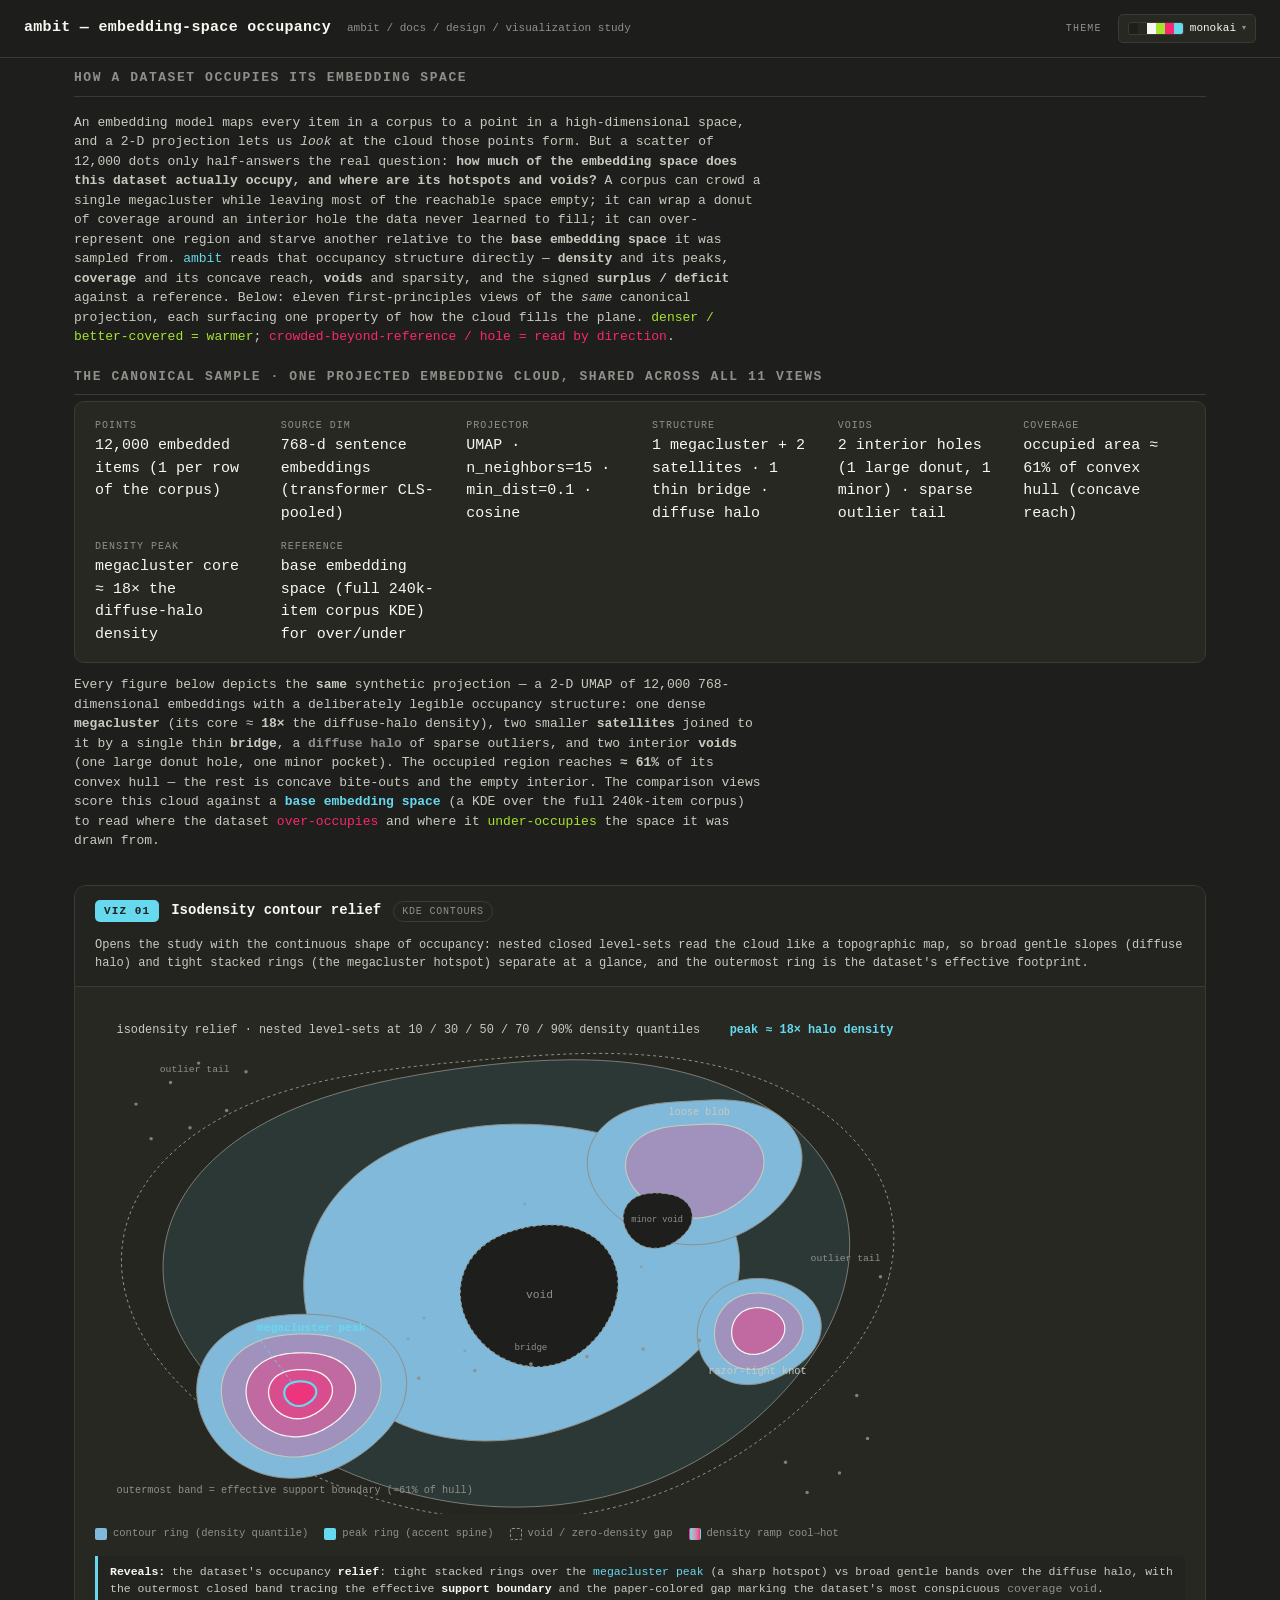
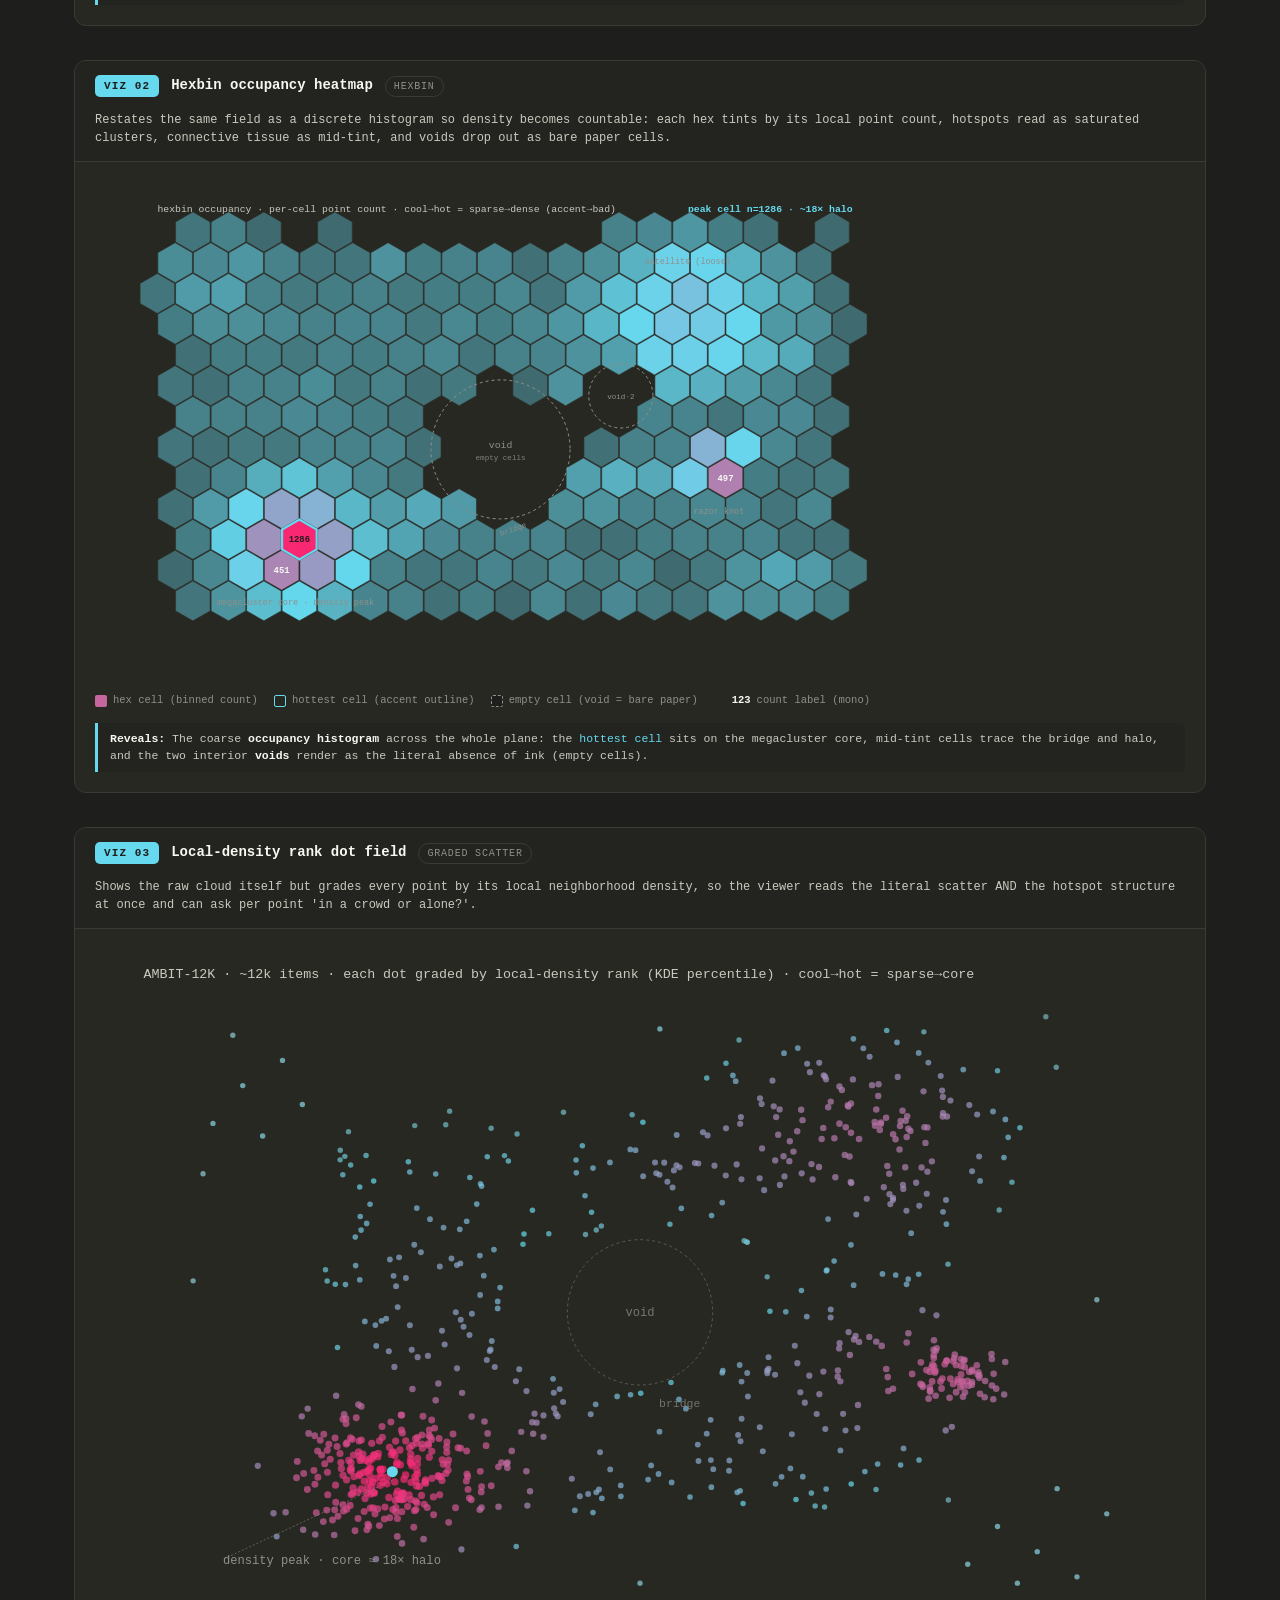
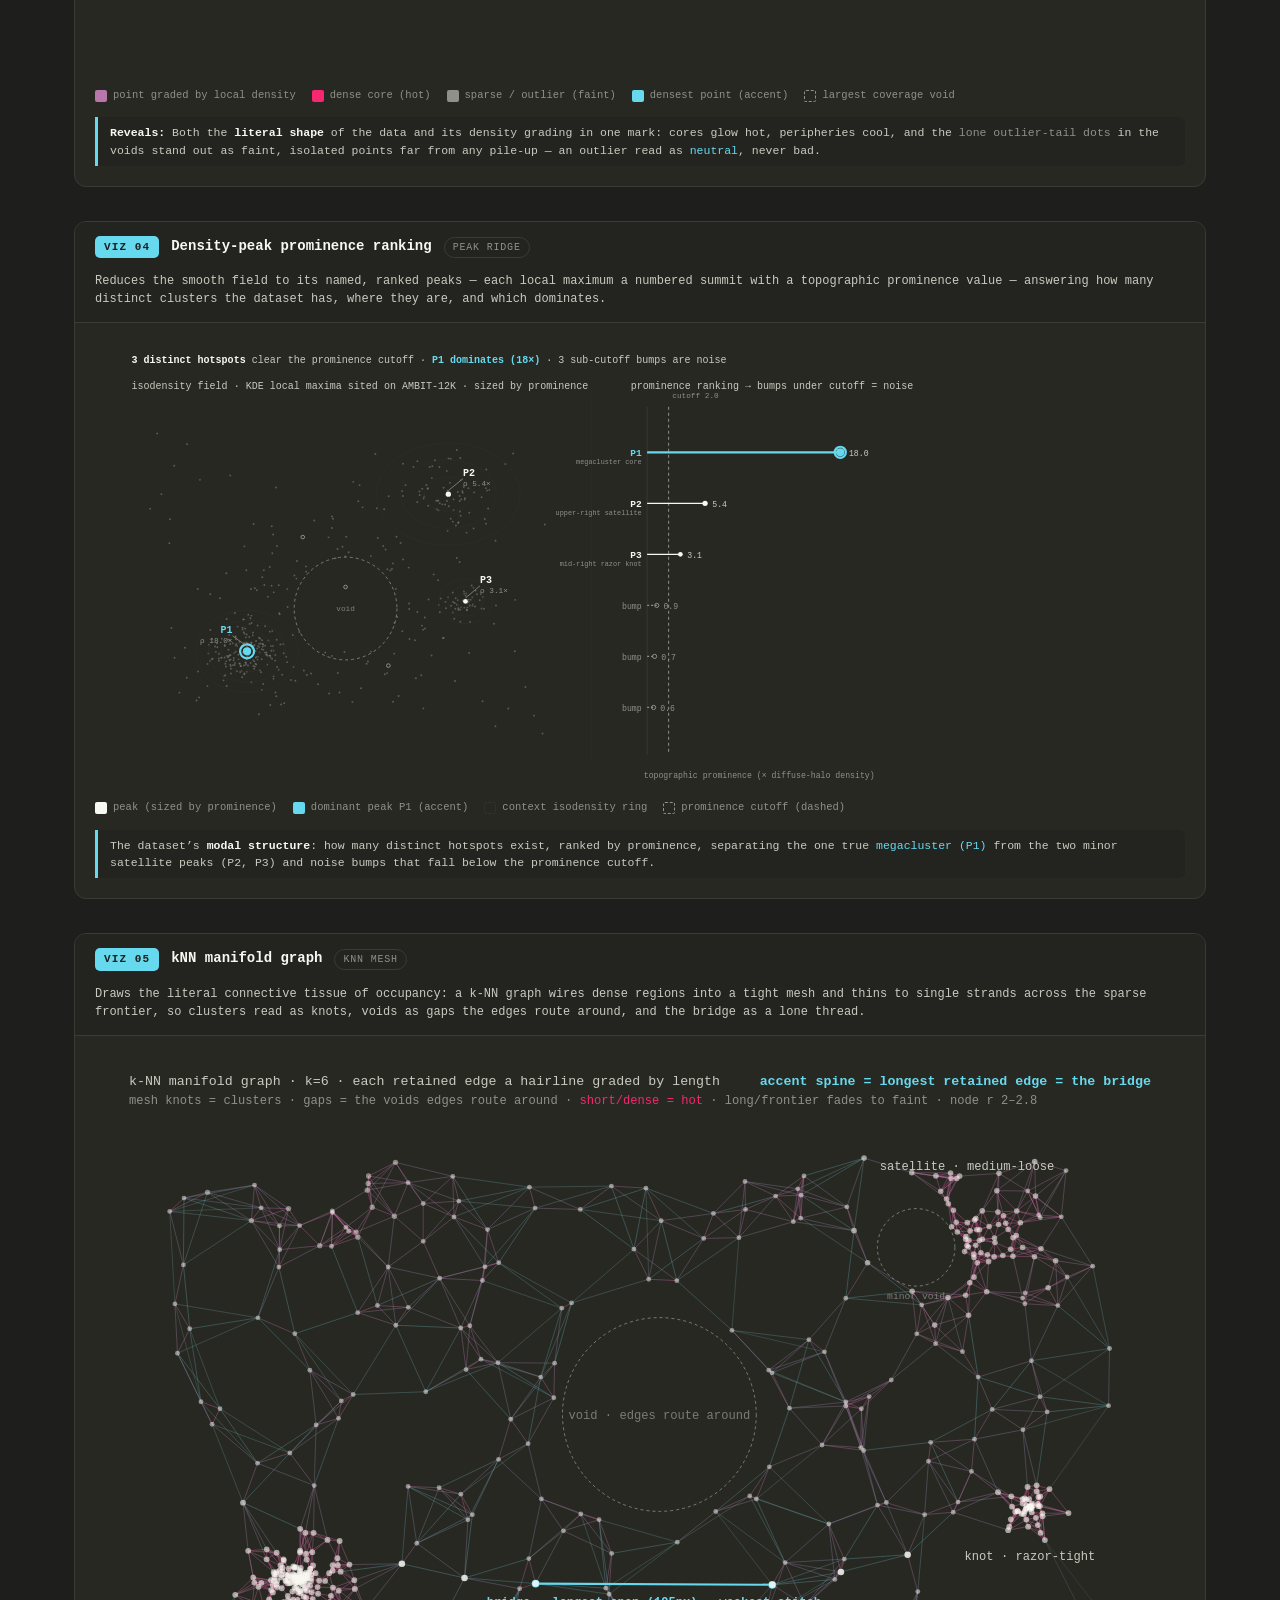
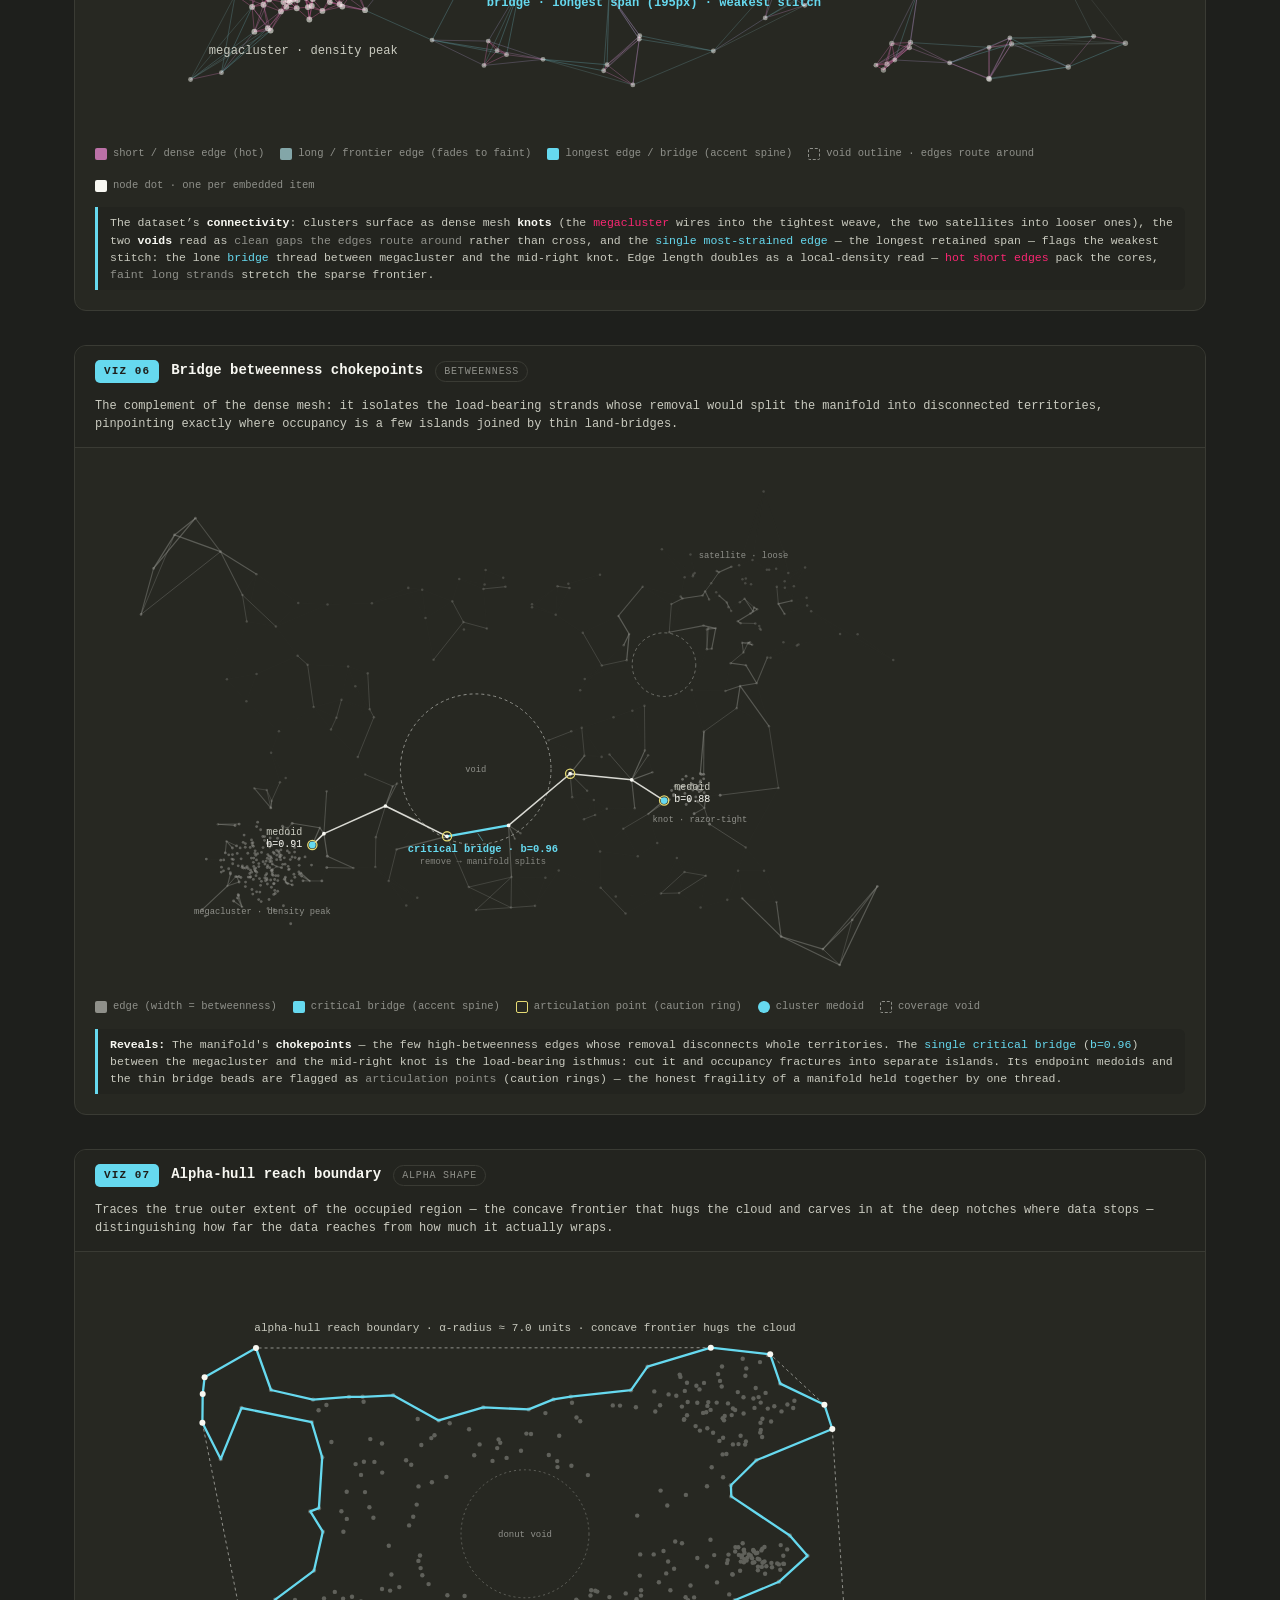
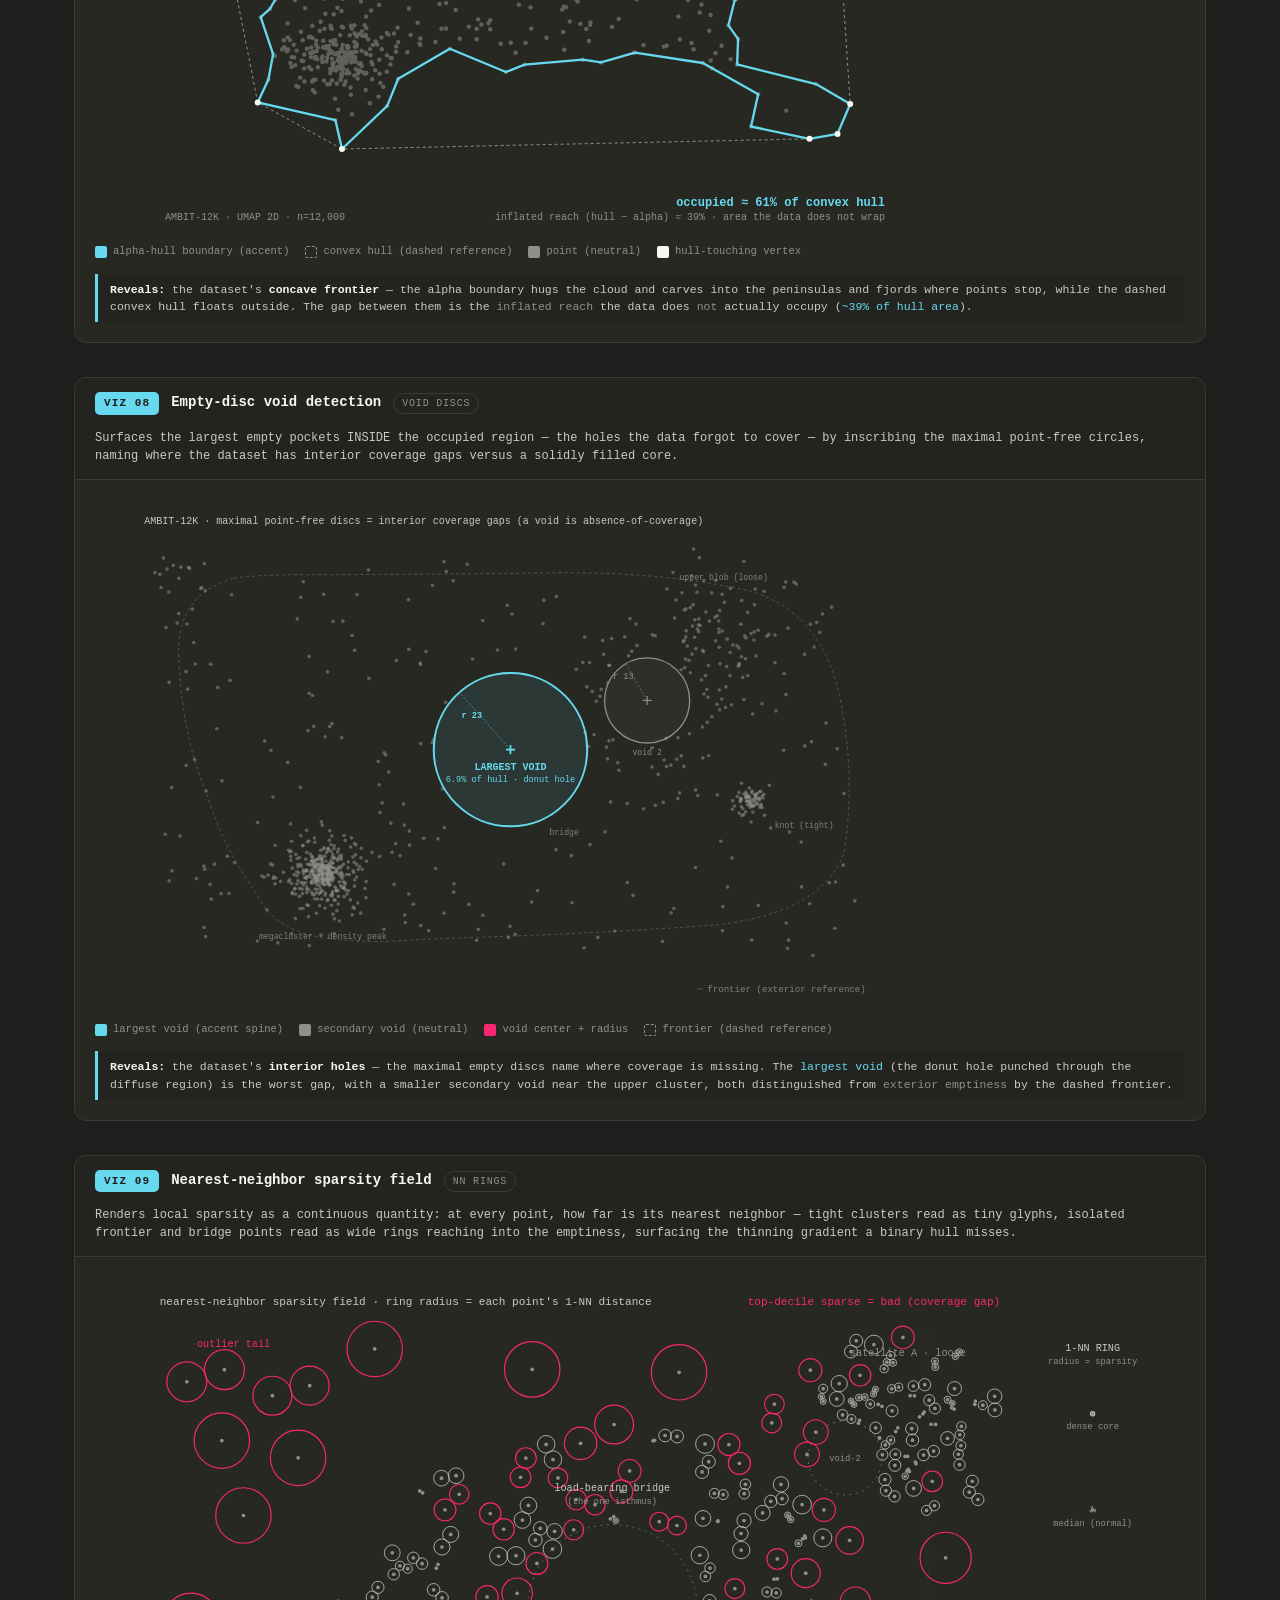
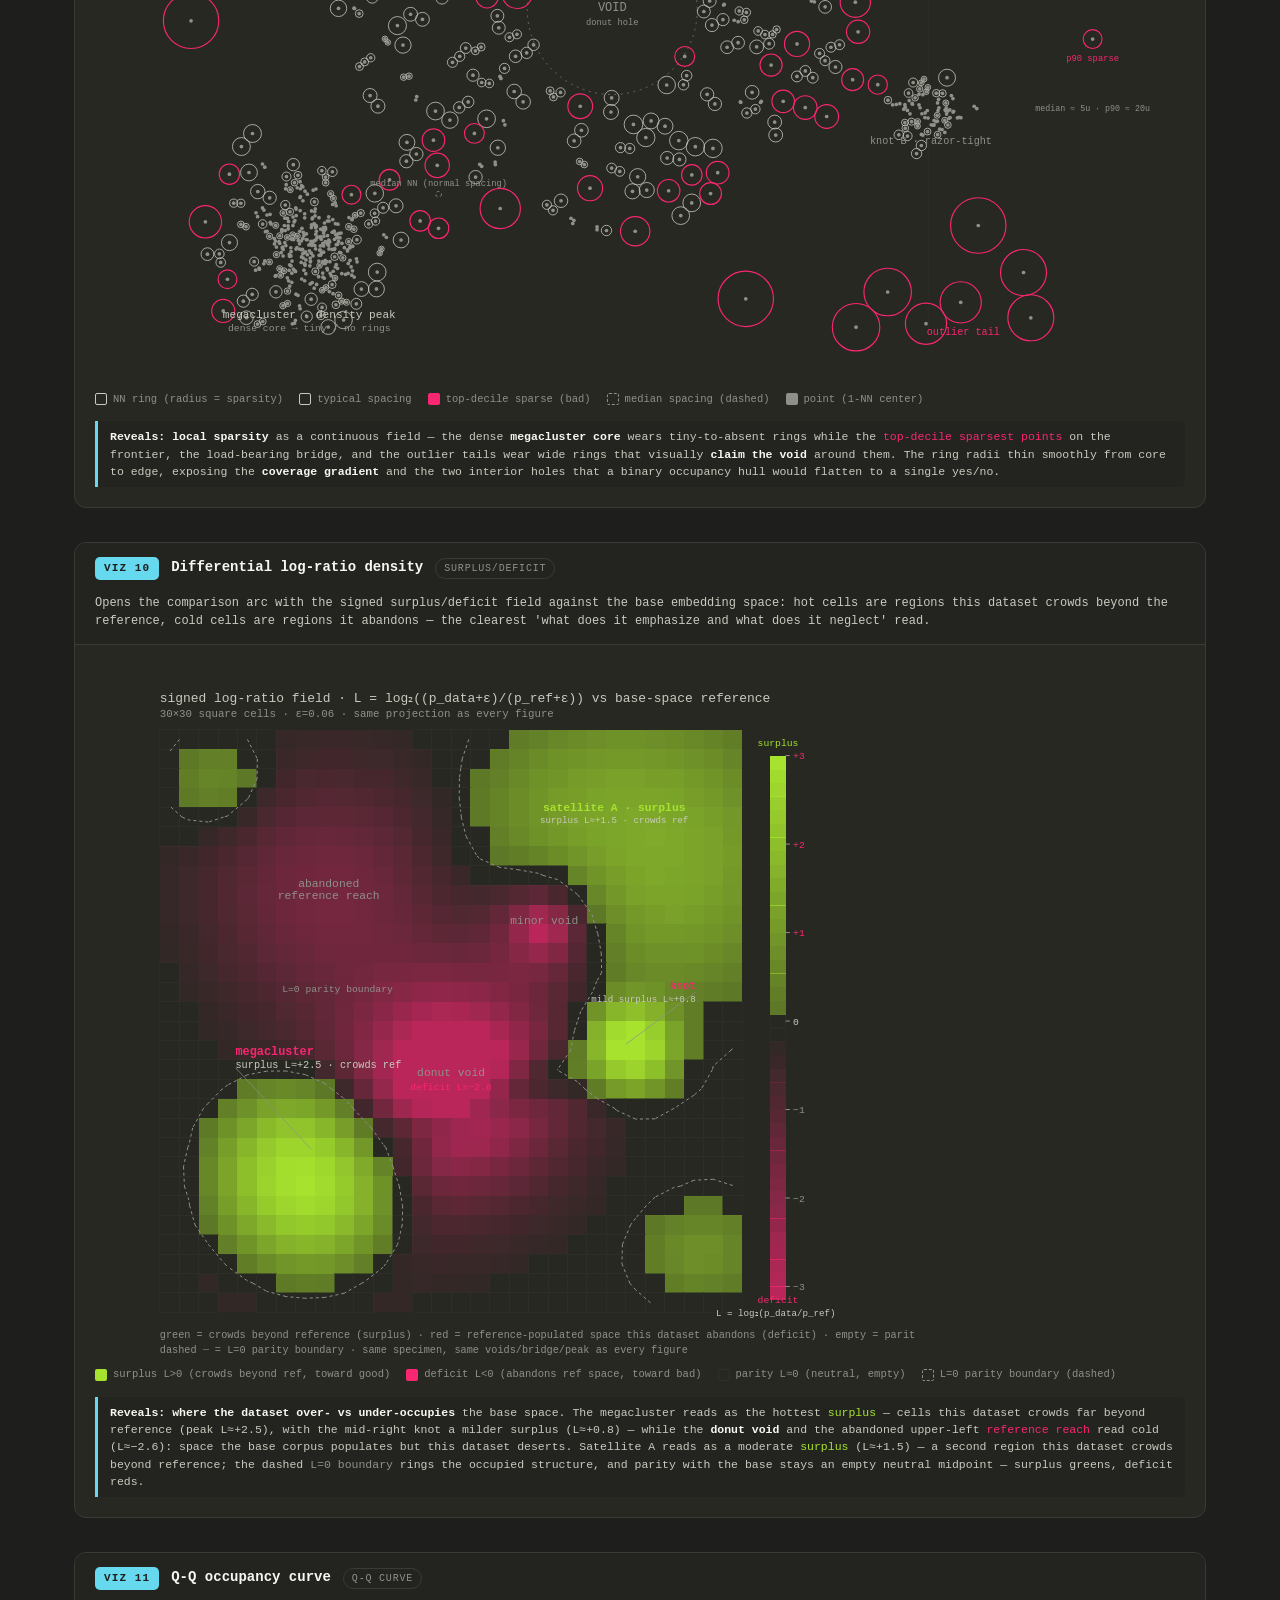
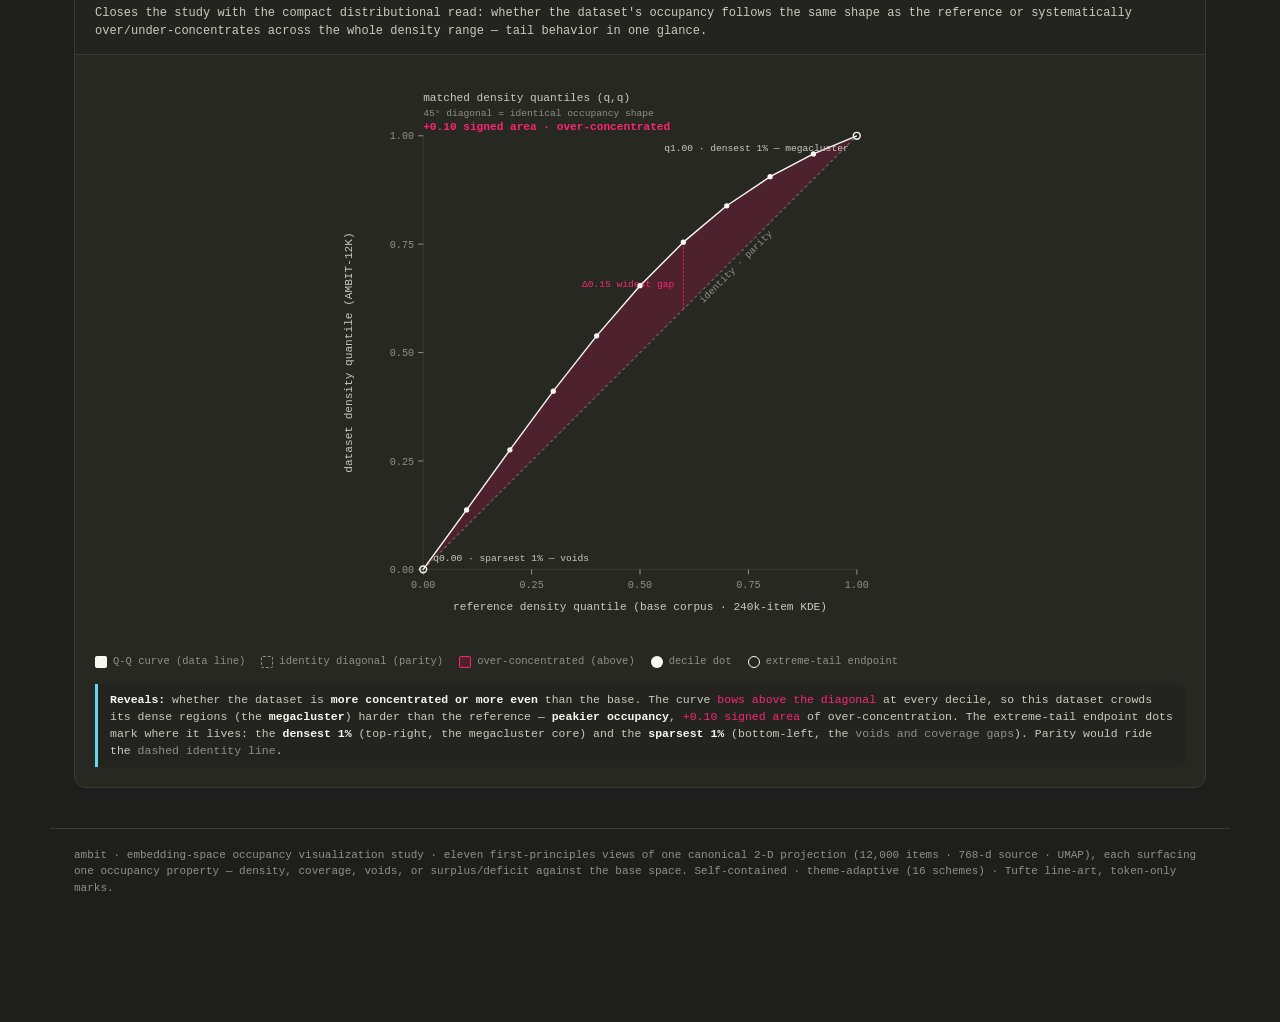
==== docs/design/embedding-occupancy-study/index.html @ 8e26fe7b "Add embedding-space occupancy visualization study A self-contained 16-theme HTML study presenting 11" ====
<!DOCTYPE html>
<html lang="en" data-theme="monokai">
<head>
<meta charset="utf-8">
<meta name="viewport" content="width=device-width, initial-scale=1">
<title>ambit — embedding-space occupancy visualization study</title>
<style>
  /* ---- Console THEME tokens: the full 16-theme colour-scheme set, ported 1:1
       from src/.../variants/T/console4.css --v2-* roles and mapped onto this
       study's token names. The picker sets html[data-theme]; each block fully
       restyles the page. --zicato-accent ← --v2-accent. Default: monokai. ---- */
  html[data-theme="monokai"] {
    --paper:#1e1f1c; --panel:#272822; --panel-2:#23241f;
    --ink:#f8f8f2; --ink-soft:#c9cabf; --ink-faint:#8f908a;
    --rule:#3a3b34; --rule-soft:#2f302a;
    --good:#a6e22e; --good-soft:#2c361a; --bad:#f92672; --caution:#e6db74;
    --accent:#66d9ef; --accent-2:#66d9ef; --zicato-accent:#66d9ef;
  }
  html[data-theme="solarized-dark"] {
    --paper:#04222B; --panel:#0A2D38; --panel-2:#0A2730;
    --ink:#93A1A1; --ink-soft:#839496; --ink-faint:#5E7079;
    --rule:#0E3540; --rule-soft:#0B2E39;
    --good:#8BB80E; --good-soft:#1C3320; --bad:#E0483C; --caution:#C4920A;
    --accent:#2AA198; --accent-2:#2AA198; --zicato-accent:#2AA198;
  }
  html[data-theme="solarized-light"] {
    --paper:#FDF6E3; --panel:#FBF1D6; --panel-2:#F2E9CE;
    --ink:#586E75; --ink-soft:#657B83; --ink-faint:#93A1A1;
    --rule:#E7DCBE; --rule-soft:#F0E7CC;
    --good:#6B9B0B; --good-soft:#E3ECCB; --bad:#DC322F; --caution:#B58900;
    --accent:#268BD2; --accent-2:#268BD2; --zicato-accent:#268BD2;
  }
  html[data-theme="google-light"] {
    --paper:#FFFFFF; --panel:#F4F4F4; --panel-2:#F8F8F8;
    --ink:#474A4E; --ink-soft:#5F6368; --ink-faint:#9FA1A4;
    --rule:#E2E3E4; --rule-soft:#F1F1F1;
    --good:#34A853; --good-soft:#D2ECD9; --bad:#EA4335; --caution:#C99700;
    --accent:#1B9CB8; --accent-2:#1B9CB8; --zicato-accent:#1B9CB8;
  }
  html[data-theme="google-dark"] {
    --paper:#202124; --panel:#2C2D30; --panel-2:#28292C;
    --ink:#FFFFFF; --ink-soft:#E8EAED; --ink-faint:#989A9D;
    --rule:#444548; --rule-soft:#323336;
    --good:#34A853; --good-soft:#243F2E; --bad:#EA4335; --caution:#FBBC05;
    --accent:#24C1E0; --accent-2:#24C1E0; --zicato-accent:#24C1E0;
  }
  html[data-theme="lunaria-light"] {
    --paper:#EBE4E1; --panel:#E2DCD9; --panel-2:#E6DFDC;
    --ink:#363434; --ink-soft:#484646; --ink-faint:#898584;
    --rule:#CEC8C5; --rule-soft:#DCD6D3;
    --good:#497D46; --good-soft:#C7CDBF; --bad:#783C1F; --caution:#8F750B;
    --accent:#3778A9; --accent-2:#3778A9; --zicato-accent:#3778A9;
  }
  html[data-theme="lunaria-eclipse"] {
    --paper:#323F46; --panel:#3B484F; --panel-2:#38454C;
    --ink:#DFE2ED; --ink-soft:#C9CDD7; --ink-faint:#8D949D;
    --rule:#4D5960; --rule-soft:#404C53;
    --good:#BEDBC1; --good-soft:#516161; --bad:#BA9088; --caution:#F1DFB4;
    --accent:#C8429F; --accent-2:#C8429F; --zicato-accent:#C8429F;
  }
  html[data-theme="belafonte-day"] {
    --paper:#D5CCBA; --panel:#CCC3B2; --panel-2:#D0C6B5;
    --ink:#34292D; --ink-soft:#45373C; --ink-faint:#7F736E;
    --rule:#BBB1A3; --rule-soft:#C8BFAF;
    --good:#6E6A4E; --good-soft:#C3BCA7; --bad:#BE100E; --caution:#B57A1E;
    --accent:#426A79; --accent-2:#426A79; --zicato-accent:#426A79;
  }
  html[data-theme="belafonte-night"] {
    --paper:#20111B; --panel:#271821; --panel-2:#25161F;
    --ink:#D5CCBA; --ink-soft:#968C83; --ink-faint:#675B59;
    --rule:#35272E; --rule-soft:#2B1C24;
    --good:#A6A07A; --good-soft:#362A2B; --bad:#D6403E; --caution:#EAA549;
    --accent:#6F8E97; --accent-2:#6F8E97; --zicato-accent:#6F8E97;
  }
  html[data-theme="paper"] {
    --paper:#F2EEDE; --panel:#E6E2D3; --panel-2:#E8E4D5;
    --ink:#1A1A1A; --ink-soft:#33312B; --ink-faint:#85837A;
    --rule:#C6C3B6; --rule-soft:#DCD9CA;
    --good:#216609; --good-soft:#CCD6B8; --bad:#CC3E28; --caution:#B58900;
    --accent:#1E6FCC; --accent-2:#1E6FCC; --zicato-accent:#1E6FCC;
  }
  html[data-theme="zenburn"] {
    --paper:#3A3A3A; --panel:#424241; --panel-2:#404040;
    --ink:#DCDCCC; --ink-soft:#C5C5B8; --ink-faint:#83837C;
    --rule:#575754; --rule-soft:#494947;
    --good:#8FB28F; --good-soft:#2E3A2E; --bad:#CC9393; --caution:#FFD7A7;
    --accent:#8CD0D3; --accent-2:#8CD0D3; --zicato-accent:#8CD0D3;
  }
  html[data-theme="selenized-black"] {
    --paper:#181818; --panel:#202020; --panel-2:#1E1E1E;
    --ink:#DEDEDE; --ink-soft:#B9B9B9; --ink-faint:#606060;
    --rule:#353535; --rule-soft:#262626;
    --good:#83C746; --good-soft:#243218; --bad:#FF5E56; --caution:#EFC541;
    --accent:#56D8C9; --accent-2:#56D8C9; --zicato-accent:#56D8C9;
  }
  html[data-theme="relaxed"] {
    --paper:#353A44; --panel:#3D424B; --panel-2:#3C404A;
    --ink:#F7F7F7; --ink-soft:#D9D9D9; --ink-faint:#7F8287;
    --rule:#53575F; --rule-soft:#444851;
    --good:#A0AC77; --good-soft:#353D2E; --bad:#BC5653; --caution:#EBC17A;
    --accent:#7EAAC7; --accent-2:#7EAAC7; --zicato-accent:#7EAAC7;
  }
  html[data-theme="espresso"] {
    --paper:#323232; --panel:#3A3A3A; --panel-2:#383838;
    --ink:#FFFFFF; --ink-soft:#D9D9D9; --ink-faint:#8A8A8A;
    --rule:#4C4C4C; --rule-soft:#3E3E3E;
    --good:#A5C261; --good-soft:#353D24; --bad:#D25252; --caution:#FFC66D;
    --accent:#6C99BB; --accent-2:#6C99BB; --zicato-accent:#6C99BB;
  }
  html[data-theme="dracula"] {
    --paper:#282A36; --panel:#343746; --panel-2:#2E303D;
    --ink:#F8F8F2; --ink-soft:#D4D4CF; --ink-faint:#6272A4;
    --rule:#44475A; --rule-soft:#353848;
    --good:#50FA7B; --good-soft:#213A2A; --bad:#FF5555; --caution:#F1FA8C;
    --accent:#BD93F9; --accent-2:#BD93F9; --zicato-accent:#BD93F9;
  }
  html[data-theme="ubuntu"] {
    --paper:#300A24; --panel:#3D1530; --panel-2:#371129;
    --ink:#EEEEEC; --ink-soft:#CBC3C9; --ink-faint:#8A7383;
    --rule:#4B2640; --rule-soft:#3E1A32;
    --good:#8AE234; --good-soft:#2E3320; --bad:#CC0000; --caution:#FCE94F;
    --accent:#34E2E2; --accent-2:#34E2E2; --zicato-accent:#34E2E2;
  }

  * { box-sizing: border-box; }
  html, body { margin: 0; }
  body {
    background: var(--paper);
    color: var(--ink);
    font-family: ui-monospace, "JetBrains Mono", SFMono-Regular, Menlo, Consolas, monospace;
    font-size: 14px;
    line-height: 1.5;
    transition: background .18s, color .18s;
    padding: 0 0 80px;
  }

  header {
    position: sticky; top: 0; z-index: 10;
    display: flex; align-items: center; gap: 16px;
    padding: 14px 24px;
    background: color-mix(in srgb, var(--paper) 88%, transparent);
    backdrop-filter: blur(8px);
    border-bottom: 1px solid var(--rule);
  }
  header h1 { font-size: 15px; font-weight: 700; margin: 0; letter-spacing: .02em; }
  header .crumb { font-size: 11px; color: var(--ink-faint); }
  header .crumb a { color: var(--ink-faint); text-decoration: none; }
  header .crumb a:hover { color: var(--accent); }
  header .spacer { flex: 1; }

  main { max-width: 1180px; margin: 0 auto; padding: 0 24px; }
  section { margin: 34px 0; }
  h2 {
    font-size: 13px; text-transform: uppercase; letter-spacing: .12em;
    color: var(--ink-faint); border-bottom: 1px solid var(--rule);
    padding-bottom: 8px; margin-bottom: 6px;
  }
  .lede { color: var(--ink-soft); font-size: 13px; margin: 4px 0 20px; max-width: 88ch; }
  .lede code { background: var(--panel); padding: 1px 5px; border-radius: 4px; font-size: 12px; }
  .mono { font-family: inherit; }
  .good { color: var(--good); }
  .bad  { color: var(--bad); }
  .faint{ color: var(--ink-faint); }
  .acc  { color: var(--accent); }

  /* sample fact strip */
  .sample {
    border: 1px solid var(--rule); border-radius: 10px; background: var(--panel);
    padding: 16px 20px; margin: 0 0 12px;
    display: grid; grid-template-columns: repeat(auto-fit, minmax(150px,1fr)); gap: 14px 24px;
  }
  .sample .kv { display: flex; flex-direction: column; gap: 2px; }
  .sample .kv .k { font-size: 10px; letter-spacing: .1em; text-transform: uppercase; color: var(--ink-faint); }
  .sample .kv .v { font-size: 15px; color: var(--ink); }
  .sample .kv .v b { font-weight: 700; }

  /* option card */
  .opt {
    border: 1px solid var(--rule); border-radius: 12px; background: var(--panel);
    padding: 0; margin-bottom: 22px; overflow: hidden;
  }
  .opt > .opt-head {
    display: flex; align-items: baseline; gap: 12px;
    padding: 14px 20px; border-bottom: 1px solid var(--rule); background: var(--panel-2);
    flex-wrap: wrap;
  }
  .opt-head .num {
    font-size: 11px; font-weight: 700; letter-spacing: .1em; color: var(--paper);
    background: var(--accent); border-radius: 5px; padding: 3px 9px;
  }
  .opt-head .name { font-size: 14px; font-weight: 700; color: var(--ink); }
  .opt-head .tech { font-size: 10px; letter-spacing: .08em; text-transform: uppercase;
    color: var(--ink-faint); border: 1px solid var(--rule); border-radius: 999px; padding: 2px 8px; }
  .opt-head .why { font-size: 12px; color: var(--ink-soft); flex: 1 1 100%; margin-top: 2px; }
  .opt-body { padding: 20px; }
  figure { margin: 0; width: 100%; }
  figure svg { display: block; width: 100%; height: auto; }
  .fig-narrow { max-width: 620px; margin: 0 auto; }
  .fig-mid { max-width: 820px; }

  .reveal {
    margin-top: 14px; font-size: 11.5px; color: var(--ink-soft);
    border-left: 3px solid var(--accent); padding: 7px 12px;
    background: var(--panel-2); border-radius: 0 6px 6px 0;
  }
  .reveal b { color: var(--ink); }

  /* small inline legend under figures */
  .leg { display: flex; gap: 16px; flex-wrap: wrap; font-size: 10.5px; color: var(--ink-faint); margin-top: 12px; }
  .leg span { display: inline-flex; align-items: center; gap: 6px; }
  .leg i { width: 12px; height: 12px; border-radius: 2px; display: inline-block; border: 1px solid transparent; }
  .leg i.g { background: var(--good); } .leg i.r { background: var(--bad); }
  .leg i.a { background: var(--accent); } .leg i.f { background: var(--ink-faint); }
  .leg i.dash { background: transparent; border: 1px dashed var(--ink-faint); }
  .leg i.cache { background: transparent; border: 1px solid var(--caution); }

  svg text { font-family: ui-monospace, "JetBrains Mono", Menlo, Consolas, monospace; }

  footer { max-width: 1180px; margin: 40px auto 0; padding: 18px 24px; color: var(--ink-faint); font-size: 11px; border-top: 1px solid var(--rule); }


  /* ---- the COLOUR SWATCH DROPDOWN (16 Console themes) — mirrors .dt-cd ---- */
  .theme-pick-label { font-size: 10px; letter-spacing: .12em; text-transform: uppercase; color: var(--ink-faint); }
  .dt-cd { position: relative; display: inline-flex; }
  .dt-cd-trigger { display: inline-flex; align-items: center; gap: 6px;
    border: 1px solid var(--rule); border-radius: 5px; padding: 5px 9px;
    background: var(--panel); color: var(--ink-soft); cursor: pointer;
    font: inherit; font-size: 11px; transition: border-color .15s, color .15s; }
  .dt-cd-trigger:hover { color: var(--ink); border-color: var(--accent); }
  .dt-cd-trigger:focus-visible { outline: 2px solid var(--accent); outline-offset: 2px; }
  .dt-cd-name { color: var(--ink); white-space: nowrap; }
  .dt-cd-caret { color: var(--ink-faint); font-size: 8px; transition: transform .15s; }
  .dt-cd.dt-cd-open .dt-cd-caret { transform: rotate(180deg); }
  .dt-swatch-strip { display: inline-flex; border-radius: 3px; overflow: hidden; border: 1px solid var(--rule); }
  .dt-swatch { display: inline-block; width: 11px; height: 13px; }
  .dt-swatch-strip-sm .dt-swatch { width: 9px; height: 11px; }
  .dt-cd-list { display: none; position: absolute; top: calc(100% + 5px); right: 0; z-index: 60;
    min-width: 200px; max-height: 70vh; overflow-y: auto;
    background: var(--panel); border: 1px solid var(--rule); border-radius: 6px;
    box-shadow: 0 8px 24px rgba(0,0,0,.28); padding: 4px; }
  .dt-cd.dt-cd-open .dt-cd-list { display: block; }
  .dt-cd-option { display: flex; align-items: center; gap: 8px; padding: 5px 7px; border-radius: 4px;
    cursor: pointer; color: var(--ink-soft); transition: background .12s, color .12s; }
  .dt-cd-option .dt-cd-name { font-size: 10.5px; }
  .dt-cd-option:hover, .dt-cd-option.dt-cd-active { background: var(--rule-soft); color: var(--ink); }
  .dt-cd-option[aria-selected="true"] .dt-cd-name { color: var(--accent); }
</style>
</style>
</head>
<body>
<header>
  <h1>ambit — embedding-space occupancy</h1>
  <span class="crumb">ambit / docs / design / visualization study</span>
  <span class="spacer"></span>
  <span class="theme-pick-label">theme</span>
  <span id="theme-picker"></span>
</header>

<main>
  <h2>How a dataset occupies its embedding space</h2>
  <p class="lede" style="margin-top:16px">
    An embedding model maps every item in a corpus to a point in a high-dimensional space, and a 2-D projection lets us
    <i>look</i> at the cloud those points form. But a scatter of 12,000 dots only half-answers the real question:
    <b>how much of the embedding space does this dataset actually occupy, and where are its hotspots and voids?</b>
    A corpus can crowd a single megacluster while leaving most of the reachable space empty; it can wrap a donut of
    coverage around an interior hole the data never learned to fill; it can over-represent one region and starve another
    relative to the <b>base embedding space</b> it was sampled from. <span class="acc">ambit</span> reads that occupancy
    structure directly — <b>density</b> and its peaks, <b>coverage</b> and its concave reach, <b>voids</b> and sparsity,
    and the signed <b>surplus / deficit</b> against a reference. Below: eleven first-principles views of the
    <i>same</i> canonical projection, each surfacing one property of how the cloud fills the plane.
    <span class="good">denser / better-covered = warmer</span>;
    <span class="bad">crowded-beyond-reference / hole = read by direction</span>.
  </p>

  <h2>The canonical sample · one projected embedding cloud, shared across all 11 views</h2>
  <div class="sample" id="sample-strip">
    <div class="kv"><span class="k">points</span><span class="v">12,000 embedded items (1 per row of the corpus)</span></div>
    <div class="kv"><span class="k">source dim</span><span class="v">768-d sentence embeddings (transformer CLS-pooled)</span></div>
    <div class="kv"><span class="k">projector</span><span class="v">UMAP · n_neighbors=15 · min_dist=0.1 · cosine</span></div>
    <div class="kv"><span class="k">structure</span><span class="v">1 megacluster + 2 satellites · 1 thin bridge · diffuse halo</span></div>
    <div class="kv"><span class="k">voids</span><span class="v">2 interior holes (1 large donut, 1 minor) · sparse outlier tail</span></div>
    <div class="kv"><span class="k">coverage</span><span class="v">occupied area ≈ 61% of convex hull (concave reach)</span></div>
    <div class="kv"><span class="k">density peak</span><span class="v">megacluster core ≈ 18× the diffuse-halo density</span></div>
    <div class="kv"><span class="k">reference</span><span class="v">base embedding space (full 240k-item corpus KDE) for over/under</span></div>
  </div>
  <p class="lede" style="margin-top:0" id="sample-cap">
    Every figure below depicts the <b>same</b> synthetic projection — a 2-D UMAP of 12,000 768-dimensional embeddings with
    a deliberately legible occupancy structure: one dense <b>megacluster</b> (its core ≈ <b>18×</b> the diffuse-halo
    density), two smaller <b>satellites</b> joined to it by a single thin <b>bridge</b>, a <b class="faint">diffuse halo</b>
    of sparse outliers, and two interior <b>voids</b> (one large donut hole, one minor pocket). The occupied region
    reaches <b>≈ 61%</b> of its convex hull — the rest is concave bite-outs and the empty interior. The comparison views
    score this cloud against a <b class="acc">base embedding space</b> (a KDE over the full 240k-item corpus) to read
    where the dataset <span class="bad">over-occupies</span> and where it <span class="good">under-occupies</span> the
    space it was drawn from.
  </p>

  <div id="options">
<section class="opt"><div class="opt-head"><span class="num">VIZ 01</span><span class="name">Isodensity contour relief</span><span class="tech">kde contours</span><span class="why">Opens the study with the continuous shape of occupancy: nested closed level-sets read the cloud like a topographic map, so broad gentle slopes (diffuse halo) and tight stacked rings (the megacluster hotspot) separate at a glance, and the outermost ring is the dataset's effective footprint.</span></div><div class="opt-body"><figure class="fig-mid"><svg viewBox="0 0 760 470" width="100%" height="auto" preserveAspectRatio="xMidYMid meet" role="img" aria-label="Isodensity contour relief of the AMBIT-12K embedding cloud: nested closed level-sets at fixed density quantiles. Tight stacked rings over the lower-left megacluster peak (the one accent), broad gentle bands over the diffuse central halo, a large paper-colored interior void with a dashed zero-density edge, a smaller secondary void, a thin point-bridge to a razor-tight mid-right knot, and a sparse outlier tail; the outermost dashed band traces the effective support boundary.">
<!-- effective support boundary / zero-density edge -->
<path d="M735.89,250.00 C734.73,254.60 733.33,259.16 731.77,263.65 C730.21,268.15 728.43,272.59 726.51,276.97 C724.58,281.35 722.46,285.67 720.22,289.92 C717.97,294.17 715.55,298.36 713.02,302.47 C710.49,306.59 707.81,310.64 705.03,314.62 C702.25,318.59 699.34,322.50 696.34,326.35 C693.35,330.19 690.24,333.96 687.05,337.67 C683.86,341.37 680.57,345.01 677.21,348.59 C673.85,352.17 670.40,355.68 666.88,359.14 C663.36,362.59 659.77,365.98 656.10,369.32 C652.44,372.65 648.70,375.92 644.89,379.14 C641.08,382.36 637.21,385.52 633.26,388.62 C629.31,391.73 625.29,394.78 621.19,397.76 C617.10,400.75 612.93,403.69 608.69,406.56 C604.44,409.43 600.13,412.24 595.72,414.99 C591.32,417.74 586.85,420.42 582.28,423.04 C577.72,425.65 573.08,428.20 568.34,430.67 C563.61,433.14 558.80,435.54 553.90,437.86 C549.00,440.17 544.01,442.41 538.94,444.55 C533.87,446.69 528.71,448.74 523.48,450.70 C518.24,452.65 512.92,454.51 507.52,456.26 C502.13,458.00 496.65,459.65 491.11,461.18 C485.57,462.70 479.95,464.12 474.28,465.42 C468.60,466.71 462.86,467.89 457.08,468.94 C451.30,469.98 445.45,470.91 439.58,471.70 C433.71,472.49 427.78,473.15 421.85,473.68 C415.91,474.20 409.94,474.60 403.96,474.86 C397.99,475.12 391.99,475.25 386.00,475.25 C380.01,475.24 374.01,475.10 368.04,474.83 C362.07,474.57 356.09,474.17 350.16,473.64 C344.22,473.12 338.30,472.46 332.42,471.69 C326.54,470.92 320.69,470.02 314.89,469.02 C309.10,468.01 303.33,466.88 297.63,465.65 C291.92,464.42 286.26,463.08 280.66,461.64 C275.06,460.20 269.51,458.65 264.03,457.02 C258.54,455.39 253.11,453.65 247.74,451.83 C242.38,450.02 237.07,448.11 231.82,446.12 C226.57,444.13 221.39,442.06 216.26,439.91 C211.14,437.77 206.07,435.54 201.06,433.24 C196.06,430.94 191.11,428.56 186.23,426.12 C181.34,423.67 176.51,421.15 171.74,418.56 C166.97,415.96 162.26,413.30 157.61,410.56 C152.96,407.83 148.37,405.02 143.85,402.14 C139.32,399.25 134.86,396.30 130.47,393.26 C126.08,390.23 121.75,387.12 117.51,383.93 C113.26,380.74 109.09,377.48 105.01,374.13 C100.93,370.78 96.92,367.35 93.03,363.83 C89.14,360.32 85.34,356.72 81.66,353.04 C77.99,349.35 74.41,345.59 70.99,341.73 C67.56,337.88 64.25,333.94 61.12,329.92 C57.98,325.90 54.97,321.80 52.16,317.62 C49.35,313.44 46.69,309.17 44.25,304.84 C41.80,300.51 39.53,296.10 37.50,291.63 C35.46,287.16 33.62,282.62 32.04,278.04 C30.45,273.46 29.08,268.81 27.98,264.13 C26.89,259.46 26.02,254.73 25.44,250.00 C24.87,245.27 24.54,240.49 24.51,235.73 C24.47,230.96 24.71,226.18 25.24,221.42 C25.77,216.67 26.58,211.91 27.68,207.20 C28.79,202.49 30.18,197.80 31.86,193.17 C33.54,188.55 35.52,183.96 37.76,179.47 C40.01,174.97 42.55,170.53 45.34,166.20 C48.13,161.86 51.21,157.61 54.53,153.47 C57.84,149.34 61.43,145.30 65.22,141.40 C69.02,137.49 73.07,133.70 77.31,130.06 C81.54,126.41 86.01,122.89 90.64,119.52 C95.26,116.16 100.09,112.93 105.04,109.85 C110.00,106.78 115.14,103.85 120.37,101.07 C125.59,98.30 130.98,95.67 136.42,93.20 C141.86,90.72 147.43,88.40 153.03,86.22 C158.63,84.03 164.33,82.00 170.03,80.10 C175.74,78.20 181.50,76.44 187.26,74.80 C193.02,73.16 198.82,71.65 204.58,70.25 C210.35,68.84 216.14,67.57 221.88,66.37 C227.63,65.18 233.36,64.10 239.06,63.09 C244.75,62.07 250.42,61.16 256.05,60.29 C261.68,59.43 267.27,58.65 272.82,57.91 C278.37,57.17 283.89,56.49 289.36,55.84 C294.84,55.19 300.27,54.59 305.69,54.01 C311.10,53.43 316.47,52.89 321.83,52.36 C327.20,51.83 332.53,51.32 337.86,50.82 C343.20,50.33 348.51,49.85 353.85,49.38 C359.18,48.91 364.51,48.45 369.86,48.00 C375.22,47.56 380.59,47.12 386.00,46.71 C391.41,46.29 396.84,45.89 402.33,45.52 C407.82,45.15 413.35,44.80 418.94,44.49 C424.53,44.18 430.16,43.90 435.86,43.67 C441.57,43.45 447.33,43.27 453.15,43.16 C458.98,43.05 464.87,42.99 470.81,43.03 C476.76,43.07 482.77,43.17 488.83,43.39 C494.89,43.61 501.02,43.91 507.17,44.34 C513.32,44.77 519.54,45.30 525.75,45.98 C531.97,46.66 538.24,47.45 544.48,48.40 C550.73,49.35 557.01,50.44 563.24,51.69 C569.47,52.95 575.71,54.35 581.87,55.93 C588.03,57.50 594.18,59.24 600.22,61.15 C606.25,63.07 612.24,65.15 618.10,67.41 C623.95,69.67 629.73,72.10 635.34,74.71 C640.94,77.31 646.44,80.10 651.74,83.04 C657.05,85.99 662.21,89.11 667.15,92.38 C672.09,95.65 676.85,99.09 681.38,102.66 C685.90,106.23 690.22,109.97 694.28,113.82 C698.34,117.67 702.17,121.67 705.73,125.77 C709.29,129.86 712.60,134.09 715.63,138.40 C718.66,142.71 721.42,147.13 723.89,151.60 C726.37,156.08 728.57,160.65 730.48,165.26 C732.40,169.86 734.03,174.54 735.38,179.24 C736.74,183.93 737.80,188.68 738.61,193.42 C739.41,198.16 739.92,202.94 740.19,207.69 C740.46,212.45 740.45,217.21 740.21,221.94 C739.96,226.67 739.46,231.40 738.74,236.07 C738.02,240.75 737.05,245.40 735.89,250.00 Z" fill="var(--panel-2)" fill-opacity="0.35" stroke="var(--ink-faint)" stroke-width="1" stroke-dasharray="3 3" vector-effect="non-scaling-stroke"/>
<!-- diffuse halo 10% band, donut around the large void (evenodd) -->
<path fill-rule="evenodd" d="M696.52,250.00 C695.54,254.92 694.32,259.80 692.90,264.62 C691.49,269.43 689.84,274.20 688.03,278.89 C686.22,283.59 684.21,288.23 682.04,292.79 C679.88,297.36 677.53,301.85 675.05,306.28 C672.57,310.71 669.92,315.06 667.15,319.35 C664.38,323.64 661.46,327.85 658.43,332.00 C655.40,336.15 652.23,340.22 648.95,344.23 C645.68,348.24 642.27,352.17 638.76,356.04 C635.24,359.91 631.61,363.71 627.87,367.44 C624.12,371.16 620.26,374.82 616.29,378.41 C612.31,381.99 608.22,385.50 604.01,388.93 C599.80,392.36 595.47,395.72 591.03,398.99 C586.58,402.25 582.01,405.44 577.32,408.53 C572.63,411.62 567.82,414.62 562.89,417.52 C557.96,420.41 552.90,423.21 547.73,425.88 C542.55,428.56 537.26,431.13 531.85,433.57 C526.44,436.01 520.91,438.33 515.28,440.51 C509.66,442.68 503.91,444.73 498.08,446.63 C492.25,448.52 486.31,450.28 480.30,451.87 C474.29,453.46 468.19,454.91 462.03,456.18 C455.87,457.46 449.63,458.57 443.35,459.52 C437.08,460.47 430.74,461.25 424.38,461.86 C418.03,462.46 411.62,462.90 405.23,463.17 C398.83,463.45 392.40,463.54 386.00,463.48 C379.60,463.42 373.18,463.18 366.81,462.79 C360.43,462.40 354.06,461.84 347.75,461.13 C341.43,460.42 335.14,459.55 328.91,458.55 C322.69,457.54 316.50,456.38 310.38,455.09 C304.26,453.80 298.19,452.36 292.19,450.81 C286.20,449.26 280.27,447.57 274.41,445.77 C268.55,443.97 262.76,442.04 257.05,440.01 C251.34,437.98 245.70,435.83 240.14,433.58 C234.58,431.34 229.09,428.98 223.68,426.53 C218.27,424.08 212.94,421.52 207.68,418.87 C202.43,416.22 197.25,413.47 192.16,410.62 C187.06,407.77 182.05,404.83 177.12,401.79 C172.19,398.74 167.35,395.61 162.60,392.36 C157.86,389.12 153.20,385.79 148.65,382.34 C144.10,378.90 139.65,375.36 135.33,371.71 C131.01,368.06 126.79,364.31 122.73,360.45 C118.66,356.60 114.72,352.63 110.95,348.56 C107.18,344.50 103.55,340.32 100.13,336.05 C96.70,331.77 93.43,327.39 90.39,322.92 C87.36,318.44 84.50,313.87 81.91,309.21 C79.31,304.55 76.92,299.80 74.81,294.98 C72.71,290.16 70.84,285.25 69.27,280.30 C67.71,275.35 66.40,270.32 65.41,265.27 C64.43,260.22 63.73,255.11 63.36,250.00 C62.99,244.89 62.93,239.74 63.21,234.63 C63.48,229.51 64.08,224.37 65.01,219.29 C65.94,214.21 67.20,209.14 68.79,204.15 C70.37,199.16 72.30,194.20 74.53,189.35 C76.76,184.50 79.32,179.71 82.16,175.05 C85.01,170.39 88.18,165.82 91.60,161.39 C95.02,156.96 98.75,152.64 102.70,148.48 C106.65,144.32 110.88,140.29 115.30,136.43 C119.72,132.57 124.39,128.86 129.20,125.31 C134.02,121.77 139.06,118.39 144.21,115.18 C149.36,111.97 154.69,108.92 160.10,106.04 C165.51,103.16 171.07,100.45 176.67,97.89 C182.28,95.33 187.99,92.94 193.73,90.69 C199.47,88.43 205.28,86.34 211.10,84.37 C216.92,82.40 222.78,80.57 228.63,78.85 C234.48,77.14 240.35,75.55 246.21,74.06 C252.06,72.56 257.92,71.18 263.76,69.87 C269.60,68.57 275.42,67.36 281.24,66.21 C287.05,65.06 292.85,64.00 298.64,62.98 C304.43,61.97 310.20,61.02 315.98,60.11 C321.76,59.21 327.53,58.36 333.32,57.55 C339.11,56.75 344.90,55.99 350.72,55.27 C356.54,54.56 362.38,53.89 368.26,53.27 C374.14,52.66 380.04,52.08 386.00,51.57 C391.96,51.07 397.96,50.61 404.02,50.23 C410.08,49.86 416.19,49.54 422.36,49.32 C428.53,49.10 434.76,48.96 441.04,48.93 C447.32,48.91 453.67,48.97 460.05,49.18 C466.43,49.39 472.88,49.70 479.34,50.18 C485.81,50.65 492.33,51.26 498.84,52.04 C505.35,52.82 511.90,53.75 518.42,54.88 C524.93,56.00 531.46,57.30 537.92,58.79 C544.38,60.29 550.83,61.96 557.17,63.85 C563.51,65.74 569.81,67.82 575.96,70.11 C582.11,72.40 588.19,74.89 594.07,77.59 C599.96,80.28 605.74,83.19 611.30,86.28 C616.85,89.38 622.26,92.68 627.41,96.16 C632.56,99.63 637.53,103.31 642.21,107.14 C646.90,110.97 651.36,114.98 655.53,119.13 C659.70,123.28 663.61,127.60 667.21,132.02 C670.82,136.44 674.14,141.01 677.15,145.66 C680.16,150.31 682.88,155.09 685.27,159.92 C687.67,164.75 689.76,169.68 691.54,174.63 C693.33,179.59 694.79,184.62 695.97,189.65 C697.14,194.68 698.01,199.76 698.59,204.82 C699.18,209.88 699.46,214.96 699.49,220.01 C699.52,225.06 699.26,230.11 698.76,235.10 C698.27,240.10 697.50,245.08 696.52,250.00 Z M484.00,266.00 C483.66,268.28 483.18,270.55 482.62,272.76 C482.05,274.97 481.36,277.14 480.60,279.26 C479.83,281.37 478.97,283.44 478.03,285.46 C477.10,287.48 476.09,289.44 475.01,291.35 C473.94,293.27 472.79,295.13 471.59,296.94 C470.39,298.75 469.13,300.51 467.81,302.23 C466.50,303.94 465.12,305.60 463.70,307.21 C462.27,308.83 460.79,310.39 459.25,311.90 C457.71,313.41 456.11,314.87 454.46,316.26 C452.80,317.65 451.09,318.99 449.32,320.25 C447.55,321.52 445.71,322.72 443.82,323.84 C441.93,324.95 439.98,326.00 437.98,326.94 C435.99,327.88 433.93,328.75 431.83,329.50 C429.73,330.25 427.58,330.91 425.40,331.45 C423.22,331.99 421.00,332.42 418.77,332.74 C416.53,333.05 414.26,333.25 412.00,333.33 C409.74,333.41 407.45,333.37 405.19,333.21 C402.92,333.05 400.65,332.77 398.41,332.37 C396.17,331.98 393.94,331.47 391.75,330.85 C389.56,330.23 387.39,329.50 385.28,328.68 C383.16,327.85 381.07,326.91 379.05,325.89 C377.02,324.87 375.03,323.75 373.11,322.54 C371.18,321.34 369.31,320.05 367.49,318.68 C365.68,317.31 363.93,315.86 362.24,314.34 C360.56,312.81 358.93,311.21 357.38,309.55 C355.83,307.88 354.34,306.14 352.94,304.33 C351.55,302.53 350.22,300.65 348.99,298.72 C347.76,296.79 346.60,294.78 345.56,292.73 C344.52,290.68 343.57,288.56 342.74,286.41 C341.92,284.25 341.19,282.04 340.60,279.80 C340.01,277.56 339.54,275.26 339.21,272.96 C338.89,270.66 338.69,268.33 338.64,266.00 C338.60,263.67 338.69,261.32 338.94,259.01 C339.19,256.70 339.59,254.38 340.13,252.11 C340.67,249.85 341.37,247.60 342.20,245.43 C343.03,243.26 344.02,241.13 345.12,239.09 C346.22,237.05 347.46,235.07 348.80,233.19 C350.15,231.31 351.62,229.51 353.17,227.81 C354.71,226.12 356.38,224.52 358.09,223.02 C359.80,221.52 361.61,220.13 363.44,218.83 C365.28,217.53 367.19,216.34 369.11,215.23 C371.04,214.13 373.01,213.12 374.99,212.19 C376.97,211.26 378.98,210.43 381.00,209.66 C383.01,208.88 385.04,208.19 387.08,207.55 C389.11,206.91 391.16,206.34 393.21,205.82 C395.26,205.30 397.32,204.84 399.39,204.42 C401.46,204.00 403.54,203.63 405.64,203.32 C407.75,203.01 409.86,202.74 412.00,202.53 C414.14,202.33 416.30,202.17 418.48,202.09 C420.66,202.01 422.87,201.98 425.09,202.06 C427.32,202.13 429.57,202.27 431.82,202.52 C434.08,202.77 436.36,203.10 438.62,203.56 C440.89,204.03 443.17,204.59 445.41,205.29 C447.65,205.98 449.89,206.80 452.06,207.75 C454.24,208.71 456.39,209.79 458.45,211.01 C460.51,212.23 462.53,213.59 464.42,215.07 C466.32,216.55 468.14,218.17 469.83,219.90 C471.51,221.62 473.09,223.48 474.52,225.42 C475.94,227.36 477.25,229.42 478.38,231.53 C479.52,233.64 480.52,235.86 481.35,238.10 C482.18,240.33 482.85,242.65 483.37,244.97 C483.89,247.29 484.24,249.65 484.46,252.00 C484.67,254.35 484.72,256.72 484.64,259.05 C484.56,261.38 484.34,263.72 484.00,266.00 Z" fill="var(--accent)" fill-opacity="0.10" stroke="none"/>
<path d="M696.52,250.00 C695.54,254.92 694.32,259.80 692.90,264.62 C691.49,269.43 689.84,274.20 688.03,278.89 C686.22,283.59 684.21,288.23 682.04,292.79 C679.88,297.36 677.53,301.85 675.05,306.28 C672.57,310.71 669.92,315.06 667.15,319.35 C664.38,323.64 661.46,327.85 658.43,332.00 C655.40,336.15 652.23,340.22 648.95,344.23 C645.68,348.24 642.27,352.17 638.76,356.04 C635.24,359.91 631.61,363.71 627.87,367.44 C624.12,371.16 620.26,374.82 616.29,378.41 C612.31,381.99 608.22,385.50 604.01,388.93 C599.80,392.36 595.47,395.72 591.03,398.99 C586.58,402.25 582.01,405.44 577.32,408.53 C572.63,411.62 567.82,414.62 562.89,417.52 C557.96,420.41 552.90,423.21 547.73,425.88 C542.55,428.56 537.26,431.13 531.85,433.57 C526.44,436.01 520.91,438.33 515.28,440.51 C509.66,442.68 503.91,444.73 498.08,446.63 C492.25,448.52 486.31,450.28 480.30,451.87 C474.29,453.46 468.19,454.91 462.03,456.18 C455.87,457.46 449.63,458.57 443.35,459.52 C437.08,460.47 430.74,461.25 424.38,461.86 C418.03,462.46 411.62,462.90 405.23,463.17 C398.83,463.45 392.40,463.54 386.00,463.48 C379.60,463.42 373.18,463.18 366.81,462.79 C360.43,462.40 354.06,461.84 347.75,461.13 C341.43,460.42 335.14,459.55 328.91,458.55 C322.69,457.54 316.50,456.38 310.38,455.09 C304.26,453.80 298.19,452.36 292.19,450.81 C286.20,449.26 280.27,447.57 274.41,445.77 C268.55,443.97 262.76,442.04 257.05,440.01 C251.34,437.98 245.70,435.83 240.14,433.58 C234.58,431.34 229.09,428.98 223.68,426.53 C218.27,424.08 212.94,421.52 207.68,418.87 C202.43,416.22 197.25,413.47 192.16,410.62 C187.06,407.77 182.05,404.83 177.12,401.79 C172.19,398.74 167.35,395.61 162.60,392.36 C157.86,389.12 153.20,385.79 148.65,382.34 C144.10,378.90 139.65,375.36 135.33,371.71 C131.01,368.06 126.79,364.31 122.73,360.45 C118.66,356.60 114.72,352.63 110.95,348.56 C107.18,344.50 103.55,340.32 100.13,336.05 C96.70,331.77 93.43,327.39 90.39,322.92 C87.36,318.44 84.50,313.87 81.91,309.21 C79.31,304.55 76.92,299.80 74.81,294.98 C72.71,290.16 70.84,285.25 69.27,280.30 C67.71,275.35 66.40,270.32 65.41,265.27 C64.43,260.22 63.73,255.11 63.36,250.00 C62.99,244.89 62.93,239.74 63.21,234.63 C63.48,229.51 64.08,224.37 65.01,219.29 C65.94,214.21 67.20,209.14 68.79,204.15 C70.37,199.16 72.30,194.20 74.53,189.35 C76.76,184.50 79.32,179.71 82.16,175.05 C85.01,170.39 88.18,165.82 91.60,161.39 C95.02,156.96 98.75,152.64 102.70,148.48 C106.65,144.32 110.88,140.29 115.30,136.43 C119.72,132.57 124.39,128.86 129.20,125.31 C134.02,121.77 139.06,118.39 144.21,115.18 C149.36,111.97 154.69,108.92 160.10,106.04 C165.51,103.16 171.07,100.45 176.67,97.89 C182.28,95.33 187.99,92.94 193.73,90.69 C199.47,88.43 205.28,86.34 211.10,84.37 C216.92,82.40 222.78,80.57 228.63,78.85 C234.48,77.14 240.35,75.55 246.21,74.06 C252.06,72.56 257.92,71.18 263.76,69.87 C269.60,68.57 275.42,67.36 281.24,66.21 C287.05,65.06 292.85,64.00 298.64,62.98 C304.43,61.97 310.20,61.02 315.98,60.11 C321.76,59.21 327.53,58.36 333.32,57.55 C339.11,56.75 344.90,55.99 350.72,55.27 C356.54,54.56 362.38,53.89 368.26,53.27 C374.14,52.66 380.04,52.08 386.00,51.57 C391.96,51.07 397.96,50.61 404.02,50.23 C410.08,49.86 416.19,49.54 422.36,49.32 C428.53,49.10 434.76,48.96 441.04,48.93 C447.32,48.91 453.67,48.97 460.05,49.18 C466.43,49.39 472.88,49.70 479.34,50.18 C485.81,50.65 492.33,51.26 498.84,52.04 C505.35,52.82 511.90,53.75 518.42,54.88 C524.93,56.00 531.46,57.30 537.92,58.79 C544.38,60.29 550.83,61.96 557.17,63.85 C563.51,65.74 569.81,67.82 575.96,70.11 C582.11,72.40 588.19,74.89 594.07,77.59 C599.96,80.28 605.74,83.19 611.30,86.28 C616.85,89.38 622.26,92.68 627.41,96.16 C632.56,99.63 637.53,103.31 642.21,107.14 C646.90,110.97 651.36,114.98 655.53,119.13 C659.70,123.28 663.61,127.60 667.21,132.02 C670.82,136.44 674.14,141.01 677.15,145.66 C680.16,150.31 682.88,155.09 685.27,159.92 C687.67,164.75 689.76,169.68 691.54,174.63 C693.33,179.59 694.79,184.62 695.97,189.65 C697.14,194.68 698.01,199.76 698.59,204.82 C699.18,209.88 699.46,214.96 699.49,220.01 C699.52,225.06 699.26,230.11 698.76,235.10 C698.27,240.10 697.50,245.08 696.52,250.00 Z" fill="none" stroke="var(--ink-faint)" stroke-width="0.8" vector-effect="non-scaling-stroke"/>
<!-- halo 30% band -->
<path fill-rule="evenodd" d="M596.15,252.00 C595.49,255.93 594.57,259.84 593.43,263.67 C592.29,267.50 590.89,271.29 589.31,274.99 C587.73,278.69 585.91,282.33 583.93,285.87 C581.95,289.42 579.76,292.88 577.44,296.25 C575.13,299.62 572.62,302.89 570.02,306.07 C567.41,309.25 564.65,312.33 561.81,315.32 C558.97,318.31 556.00,321.20 552.97,324.01 C549.94,326.82 546.81,329.53 543.63,332.16 C540.45,334.80 537.19,337.34 533.89,339.82 C530.59,342.29 527.22,344.69 523.82,347.03 C520.41,349.36 516.96,351.62 513.46,353.83 C509.96,356.04 506.42,358.19 502.83,360.28 C499.24,362.38 495.61,364.41 491.92,366.40 C488.22,368.39 484.49,370.32 480.68,372.20 C476.87,374.08 473.01,375.91 469.08,377.67 C465.14,379.43 461.15,381.15 457.07,382.78 C452.99,384.42 448.84,385.99 444.61,387.48 C440.37,388.96 436.06,390.38 431.66,391.69 C427.26,393.00 422.78,394.23 418.23,395.33 C413.67,396.43 409.03,397.43 404.33,398.29 C399.62,399.15 394.83,399.90 390.00,400.49 C385.17,401.08 380.26,401.53 375.33,401.82 C370.40,402.10 365.41,402.24 360.42,402.19 C355.43,402.15 350.40,401.94 345.40,401.54 C340.40,401.15 335.38,400.58 330.42,399.82 C325.46,399.07 320.50,398.13 315.64,397.00 C310.77,395.88 305.94,394.57 301.22,393.09 C296.50,391.60 291.85,389.93 287.33,388.10 C282.81,386.27 278.38,384.25 274.11,382.09 C269.83,379.93 265.68,377.60 261.69,375.13 C257.70,372.67 253.86,370.05 250.19,367.32 C246.52,364.58 243.01,361.71 239.69,358.74 C236.36,355.77 233.21,352.67 230.25,349.50 C227.28,346.33 224.50,343.05 221.90,339.71 C219.30,336.37 216.89,332.95 214.66,329.48 C212.43,326.00 210.38,322.46 208.52,318.89 C206.65,315.31 204.97,311.68 203.46,308.03 C201.95,304.38 200.62,300.68 199.46,296.98 C198.30,293.28 197.31,289.54 196.49,285.80 C195.67,282.06 195.02,278.30 194.53,274.55 C194.04,270.79 193.72,267.02 193.56,263.27 C193.39,259.51 193.40,255.75 193.56,252.00 C193.72,248.25 194.05,244.51 194.53,240.79 C195.02,237.07 195.67,233.36 196.49,229.68 C197.30,226.00 198.28,222.33 199.43,218.71 C200.58,215.09 201.89,211.49 203.38,207.94 C204.86,204.40 206.51,200.88 208.33,197.43 C210.15,193.98 212.14,190.58 214.30,187.25 C216.46,183.92 218.79,180.64 221.28,177.45 C223.76,174.26 226.42,171.14 229.23,168.12 C232.05,165.09 235.02,162.15 238.14,159.32 C241.26,156.49 244.54,153.74 247.94,151.12 C251.34,148.50 254.90,145.98 258.56,143.59 C262.22,141.19 266.03,138.91 269.92,136.76 C273.81,134.61 277.83,132.58 281.92,130.68 C286.01,128.78 290.21,127.01 294.47,125.37 C298.72,123.72 303.07,122.21 307.46,120.82 C311.84,119.44 316.30,118.18 320.79,117.04 C325.28,115.90 329.82,114.90 334.38,114.00 C338.94,113.10 343.54,112.33 348.15,111.67 C352.76,111.00 357.39,110.46 362.04,110.01 C366.68,109.57 371.34,109.24 376.00,109.00 C380.66,108.76 385.33,108.63 390.00,108.59 C394.67,108.56 399.35,108.62 404.03,108.77 C408.70,108.93 413.38,109.18 418.06,109.52 C422.74,109.87 427.42,110.31 432.10,110.84 C436.77,111.38 441.45,112.02 446.12,112.75 C450.79,113.49 455.46,114.33 460.11,115.28 C464.77,116.23 469.42,117.28 474.03,118.46 C478.65,119.63 483.26,120.92 487.82,122.33 C492.38,123.75 496.92,125.28 501.40,126.96 C505.87,128.63 510.31,130.43 514.65,132.37 C519.00,134.32 523.29,136.40 527.47,138.62 C531.64,140.84 535.74,143.21 539.68,145.71 C543.63,148.22 547.47,150.87 551.14,153.66 C554.80,156.44 558.34,159.37 561.67,162.43 C564.99,165.48 568.16,168.68 571.09,171.98 C574.03,175.29 576.77,178.72 579.26,182.25 C581.75,185.77 584.03,189.41 586.03,193.12 C588.03,196.83 589.80,200.64 591.28,204.48 C592.77,208.33 594.00,212.26 594.94,216.20 C595.89,220.14 596.56,224.14 596.97,228.13 C597.37,232.11 597.49,236.13 597.35,240.11 C597.22,244.09 596.80,248.07 596.15,252.00 Z M484.00,266.00 C483.66,268.28 483.18,270.55 482.62,272.76 C482.05,274.97 481.36,277.14 480.60,279.26 C479.83,281.37 478.97,283.44 478.03,285.46 C477.10,287.48 476.09,289.44 475.01,291.35 C473.94,293.27 472.79,295.13 471.59,296.94 C470.39,298.75 469.13,300.51 467.81,302.23 C466.50,303.94 465.12,305.60 463.70,307.21 C462.27,308.83 460.79,310.39 459.25,311.90 C457.71,313.41 456.11,314.87 454.46,316.26 C452.80,317.65 451.09,318.99 449.32,320.25 C447.55,321.52 445.71,322.72 443.82,323.84 C441.93,324.95 439.98,326.00 437.98,326.94 C435.99,327.88 433.93,328.75 431.83,329.50 C429.73,330.25 427.58,330.91 425.40,331.45 C423.22,331.99 421.00,332.42 418.77,332.74 C416.53,333.05 414.26,333.25 412.00,333.33 C409.74,333.41 407.45,333.37 405.19,333.21 C402.92,333.05 400.65,332.77 398.41,332.37 C396.17,331.98 393.94,331.47 391.75,330.85 C389.56,330.23 387.39,329.50 385.28,328.68 C383.16,327.85 381.07,326.91 379.05,325.89 C377.02,324.87 375.03,323.75 373.11,322.54 C371.18,321.34 369.31,320.05 367.49,318.68 C365.68,317.31 363.93,315.86 362.24,314.34 C360.56,312.81 358.93,311.21 357.38,309.55 C355.83,307.88 354.34,306.14 352.94,304.33 C351.55,302.53 350.22,300.65 348.99,298.72 C347.76,296.79 346.60,294.78 345.56,292.73 C344.52,290.68 343.57,288.56 342.74,286.41 C341.92,284.25 341.19,282.04 340.60,279.80 C340.01,277.56 339.54,275.26 339.21,272.96 C338.89,270.66 338.69,268.33 338.64,266.00 C338.60,263.67 338.69,261.32 338.94,259.01 C339.19,256.70 339.59,254.38 340.13,252.11 C340.67,249.85 341.37,247.60 342.20,245.43 C343.03,243.26 344.02,241.13 345.12,239.09 C346.22,237.05 347.46,235.07 348.80,233.19 C350.15,231.31 351.62,229.51 353.17,227.81 C354.71,226.12 356.38,224.52 358.09,223.02 C359.80,221.52 361.61,220.13 363.44,218.83 C365.28,217.53 367.19,216.34 369.11,215.23 C371.04,214.13 373.01,213.12 374.99,212.19 C376.97,211.26 378.98,210.43 381.00,209.66 C383.01,208.88 385.04,208.19 387.08,207.55 C389.11,206.91 391.16,206.34 393.21,205.82 C395.26,205.30 397.32,204.84 399.39,204.42 C401.46,204.00 403.54,203.63 405.64,203.32 C407.75,203.01 409.86,202.74 412.00,202.53 C414.14,202.33 416.30,202.17 418.48,202.09 C420.66,202.01 422.87,201.98 425.09,202.06 C427.32,202.13 429.57,202.27 431.82,202.52 C434.08,202.77 436.36,203.10 438.62,203.56 C440.89,204.03 443.17,204.59 445.41,205.29 C447.65,205.98 449.89,206.80 452.06,207.75 C454.24,208.71 456.39,209.79 458.45,211.01 C460.51,212.23 462.53,213.59 464.42,215.07 C466.32,216.55 468.14,218.17 469.83,219.90 C471.51,221.62 473.09,223.48 474.52,225.42 C475.94,227.36 477.25,229.42 478.38,231.53 C479.52,233.64 480.52,235.86 481.35,238.10 C482.18,240.33 482.85,242.65 483.37,244.97 C483.89,247.29 484.24,249.65 484.46,252.00 C484.67,254.35 484.72,256.72 484.64,259.05 C484.56,261.38 484.34,263.72 484.00,266.00 Z" fill="color-mix(in srgb, var(--bad) 18%, var(--accent))" stroke="none"/>
<path d="M596.15,252.00 C595.49,255.93 594.57,259.84 593.43,263.67 C592.29,267.50 590.89,271.29 589.31,274.99 C587.73,278.69 585.91,282.33 583.93,285.87 C581.95,289.42 579.76,292.88 577.44,296.25 C575.13,299.62 572.62,302.89 570.02,306.07 C567.41,309.25 564.65,312.33 561.81,315.32 C558.97,318.31 556.00,321.20 552.97,324.01 C549.94,326.82 546.81,329.53 543.63,332.16 C540.45,334.80 537.19,337.34 533.89,339.82 C530.59,342.29 527.22,344.69 523.82,347.03 C520.41,349.36 516.96,351.62 513.46,353.83 C509.96,356.04 506.42,358.19 502.83,360.28 C499.24,362.38 495.61,364.41 491.92,366.40 C488.22,368.39 484.49,370.32 480.68,372.20 C476.87,374.08 473.01,375.91 469.08,377.67 C465.14,379.43 461.15,381.15 457.07,382.78 C452.99,384.42 448.84,385.99 444.61,387.48 C440.37,388.96 436.06,390.38 431.66,391.69 C427.26,393.00 422.78,394.23 418.23,395.33 C413.67,396.43 409.03,397.43 404.33,398.29 C399.62,399.15 394.83,399.90 390.00,400.49 C385.17,401.08 380.26,401.53 375.33,401.82 C370.40,402.10 365.41,402.24 360.42,402.19 C355.43,402.15 350.40,401.94 345.40,401.54 C340.40,401.15 335.38,400.58 330.42,399.82 C325.46,399.07 320.50,398.13 315.64,397.00 C310.77,395.88 305.94,394.57 301.22,393.09 C296.50,391.60 291.85,389.93 287.33,388.10 C282.81,386.27 278.38,384.25 274.11,382.09 C269.83,379.93 265.68,377.60 261.69,375.13 C257.70,372.67 253.86,370.05 250.19,367.32 C246.52,364.58 243.01,361.71 239.69,358.74 C236.36,355.77 233.21,352.67 230.25,349.50 C227.28,346.33 224.50,343.05 221.90,339.71 C219.30,336.37 216.89,332.95 214.66,329.48 C212.43,326.00 210.38,322.46 208.52,318.89 C206.65,315.31 204.97,311.68 203.46,308.03 C201.95,304.38 200.62,300.68 199.46,296.98 C198.30,293.28 197.31,289.54 196.49,285.80 C195.67,282.06 195.02,278.30 194.53,274.55 C194.04,270.79 193.72,267.02 193.56,263.27 C193.39,259.51 193.40,255.75 193.56,252.00 C193.72,248.25 194.05,244.51 194.53,240.79 C195.02,237.07 195.67,233.36 196.49,229.68 C197.30,226.00 198.28,222.33 199.43,218.71 C200.58,215.09 201.89,211.49 203.38,207.94 C204.86,204.40 206.51,200.88 208.33,197.43 C210.15,193.98 212.14,190.58 214.30,187.25 C216.46,183.92 218.79,180.64 221.28,177.45 C223.76,174.26 226.42,171.14 229.23,168.12 C232.05,165.09 235.02,162.15 238.14,159.32 C241.26,156.49 244.54,153.74 247.94,151.12 C251.34,148.50 254.90,145.98 258.56,143.59 C262.22,141.19 266.03,138.91 269.92,136.76 C273.81,134.61 277.83,132.58 281.92,130.68 C286.01,128.78 290.21,127.01 294.47,125.37 C298.72,123.72 303.07,122.21 307.46,120.82 C311.84,119.44 316.30,118.18 320.79,117.04 C325.28,115.90 329.82,114.90 334.38,114.00 C338.94,113.10 343.54,112.33 348.15,111.67 C352.76,111.00 357.39,110.46 362.04,110.01 C366.68,109.57 371.34,109.24 376.00,109.00 C380.66,108.76 385.33,108.63 390.00,108.59 C394.67,108.56 399.35,108.62 404.03,108.77 C408.70,108.93 413.38,109.18 418.06,109.52 C422.74,109.87 427.42,110.31 432.10,110.84 C436.77,111.38 441.45,112.02 446.12,112.75 C450.79,113.49 455.46,114.33 460.11,115.28 C464.77,116.23 469.42,117.28 474.03,118.46 C478.65,119.63 483.26,120.92 487.82,122.33 C492.38,123.75 496.92,125.28 501.40,126.96 C505.87,128.63 510.31,130.43 514.65,132.37 C519.00,134.32 523.29,136.40 527.47,138.62 C531.64,140.84 535.74,143.21 539.68,145.71 C543.63,148.22 547.47,150.87 551.14,153.66 C554.80,156.44 558.34,159.37 561.67,162.43 C564.99,165.48 568.16,168.68 571.09,171.98 C574.03,175.29 576.77,178.72 579.26,182.25 C581.75,185.77 584.03,189.41 586.03,193.12 C588.03,196.83 589.80,200.64 591.28,204.48 C592.77,208.33 594.00,212.26 594.94,216.20 C595.89,220.14 596.56,224.14 596.97,228.13 C597.37,232.11 597.49,236.13 597.35,240.11 C597.22,244.09 596.80,248.07 596.15,252.00 Z" fill="none" stroke="var(--ink-faint)" stroke-width="1.0" vector-effect="non-scaling-stroke"/>
<!-- sparse halo scatter: occupied-but-thin diffuse region -->
<g opacity="0.55"><circle cx="342.8" cy="318.5" r="1.4" fill="var(--ink-faint)"/> <circle cx="398.2" cy="182.3" r="1.4" fill="var(--ink-faint)"/> <circle cx="304.9" cy="288.2" r="1.4" fill="var(--ink-faint)"/> <circle cx="290.3" cy="307.4" r="1.4" fill="var(--ink-faint)"/> <circle cx="506.5" cy="240.7" r="1.4" fill="var(--ink-faint)"/></g>
<!-- large interior void: paper gap + dashed zero-density edge -->
<path d="M484.00,266.00 C483.66,268.28 483.18,270.55 482.62,272.76 C482.05,274.97 481.36,277.14 480.60,279.26 C479.83,281.37 478.97,283.44 478.03,285.46 C477.10,287.48 476.09,289.44 475.01,291.35 C473.94,293.27 472.79,295.13 471.59,296.94 C470.39,298.75 469.13,300.51 467.81,302.23 C466.50,303.94 465.12,305.60 463.70,307.21 C462.27,308.83 460.79,310.39 459.25,311.90 C457.71,313.41 456.11,314.87 454.46,316.26 C452.80,317.65 451.09,318.99 449.32,320.25 C447.55,321.52 445.71,322.72 443.82,323.84 C441.93,324.95 439.98,326.00 437.98,326.94 C435.99,327.88 433.93,328.75 431.83,329.50 C429.73,330.25 427.58,330.91 425.40,331.45 C423.22,331.99 421.00,332.42 418.77,332.74 C416.53,333.05 414.26,333.25 412.00,333.33 C409.74,333.41 407.45,333.37 405.19,333.21 C402.92,333.05 400.65,332.77 398.41,332.37 C396.17,331.98 393.94,331.47 391.75,330.85 C389.56,330.23 387.39,329.50 385.28,328.68 C383.16,327.85 381.07,326.91 379.05,325.89 C377.02,324.87 375.03,323.75 373.11,322.54 C371.18,321.34 369.31,320.05 367.49,318.68 C365.68,317.31 363.93,315.86 362.24,314.34 C360.56,312.81 358.93,311.21 357.38,309.55 C355.83,307.88 354.34,306.14 352.94,304.33 C351.55,302.53 350.22,300.65 348.99,298.72 C347.76,296.79 346.60,294.78 345.56,292.73 C344.52,290.68 343.57,288.56 342.74,286.41 C341.92,284.25 341.19,282.04 340.60,279.80 C340.01,277.56 339.54,275.26 339.21,272.96 C338.89,270.66 338.69,268.33 338.64,266.00 C338.60,263.67 338.69,261.32 338.94,259.01 C339.19,256.70 339.59,254.38 340.13,252.11 C340.67,249.85 341.37,247.60 342.20,245.43 C343.03,243.26 344.02,241.13 345.12,239.09 C346.22,237.05 347.46,235.07 348.80,233.19 C350.15,231.31 351.62,229.51 353.17,227.81 C354.71,226.12 356.38,224.52 358.09,223.02 C359.80,221.52 361.61,220.13 363.44,218.83 C365.28,217.53 367.19,216.34 369.11,215.23 C371.04,214.13 373.01,213.12 374.99,212.19 C376.97,211.26 378.98,210.43 381.00,209.66 C383.01,208.88 385.04,208.19 387.08,207.55 C389.11,206.91 391.16,206.34 393.21,205.82 C395.26,205.30 397.32,204.84 399.39,204.42 C401.46,204.00 403.54,203.63 405.64,203.32 C407.75,203.01 409.86,202.74 412.00,202.53 C414.14,202.33 416.30,202.17 418.48,202.09 C420.66,202.01 422.87,201.98 425.09,202.06 C427.32,202.13 429.57,202.27 431.82,202.52 C434.08,202.77 436.36,203.10 438.62,203.56 C440.89,204.03 443.17,204.59 445.41,205.29 C447.65,205.98 449.89,206.80 452.06,207.75 C454.24,208.71 456.39,209.79 458.45,211.01 C460.51,212.23 462.53,213.59 464.42,215.07 C466.32,216.55 468.14,218.17 469.83,219.90 C471.51,221.62 473.09,223.48 474.52,225.42 C475.94,227.36 477.25,229.42 478.38,231.53 C479.52,233.64 480.52,235.86 481.35,238.10 C482.18,240.33 482.85,242.65 483.37,244.97 C483.89,247.29 484.24,249.65 484.46,252.00 C484.67,254.35 484.72,256.72 484.64,259.05 C484.56,261.38 484.34,263.72 484.00,266.00 Z" fill="var(--paper)" stroke="var(--ink-faint)" stroke-width="1.1" stroke-dasharray="3 3" vector-effect="non-scaling-stroke"/>
<!-- secondary blob (upper-right) rings; minor void carved (evenodd) -->
<path fill-rule="evenodd" d="M654.24,150.00 C653.75,152.34 653.08,154.67 652.29,156.93 C651.50,159.19 650.55,161.41 649.50,163.56 C648.45,165.71 647.26,167.80 646.00,169.83 C644.74,171.86 643.37,173.82 641.94,175.72 C640.51,177.62 638.99,179.45 637.42,181.22 C635.86,182.99 634.22,184.69 632.56,186.34 C630.89,187.99 629.16,189.58 627.41,191.11 C625.66,192.65 623.86,194.13 622.03,195.56 C620.20,196.99 618.34,198.36 616.43,199.69 C614.53,201.02 612.60,202.30 610.62,203.52 C608.65,204.75 606.64,205.93 604.59,207.05 C602.53,208.17 600.44,209.25 598.31,210.26 C596.18,211.26 594.00,212.22 591.79,213.10 C589.57,213.98 587.31,214.80 585.01,215.54 C582.72,216.28 580.38,216.95 578.01,217.53 C575.64,218.12 573.23,218.62 570.80,219.03 C568.38,219.44 565.92,219.77 563.45,220.00 C560.98,220.23 558.49,220.37 556.00,220.42 C553.51,220.46 551.01,220.41 548.52,220.27 C546.04,220.12 543.55,219.88 541.08,219.55 C538.62,219.23 536.16,218.80 533.74,218.30 C531.32,217.80 528.91,217.21 526.54,216.54 C524.18,215.87 521.83,215.12 519.53,214.31 C517.23,213.49 514.95,212.59 512.72,211.64 C510.49,210.68 508.29,209.65 506.13,208.56 C503.97,207.47 501.84,206.32 499.76,205.11 C497.67,203.90 495.62,202.63 493.62,201.29 C491.61,199.96 489.64,198.57 487.72,197.11 C485.79,195.65 483.91,194.14 482.08,192.56 C480.26,190.97 478.47,189.33 476.76,187.62 C475.05,185.90 473.39,184.12 471.82,182.27 C470.26,180.43 468.75,178.51 467.36,176.53 C465.97,174.55 464.65,172.49 463.48,170.38 C462.30,168.28 461.22,166.10 460.31,163.87 C459.39,161.65 458.59,159.36 457.97,157.05 C457.35,154.74 456.88,152.37 456.60,150.00 C456.32,147.63 456.20,145.22 456.29,142.83 C456.38,140.44 456.65,138.03 457.11,135.66 C457.58,133.30 458.25,130.94 459.11,128.65 C459.96,126.37 461.02,124.11 462.25,121.95 C463.49,119.78 464.92,117.67 466.49,115.68 C468.07,113.69 469.83,111.78 471.71,109.99 C473.59,108.20 475.64,106.52 477.77,104.96 C479.90,103.41 482.17,101.97 484.49,100.67 C486.81,99.36 489.24,98.18 491.68,97.12 C494.13,96.06 496.65,95.13 499.15,94.30 C501.66,93.47 504.21,92.77 506.73,92.15 C509.25,91.52 511.78,91.02 514.27,90.57 C516.76,90.12 519.23,89.77 521.66,89.46 C524.10,89.14 526.49,88.90 528.86,88.68 C531.22,88.46 533.54,88.29 535.84,88.13 C538.13,87.97 540.39,87.83 542.64,87.70 C544.89,87.56 547.10,87.43 549.33,87.30 C551.56,87.18 553.76,87.05 556.00,86.92 C558.24,86.80 560.47,86.66 562.75,86.55 C565.03,86.44 567.33,86.32 569.67,86.24 C572.02,86.15 574.40,86.08 576.84,86.06 C579.27,86.04 581.75,86.04 584.27,86.13 C586.79,86.22 589.37,86.35 591.97,86.58 C594.56,86.82 597.21,87.11 599.86,87.54 C602.50,87.96 605.19,88.48 607.84,89.13 C610.49,89.78 613.16,90.54 615.76,91.45 C618.35,92.35 620.94,93.39 623.43,94.56 C625.91,95.74 628.35,97.05 630.65,98.50 C632.95,99.94 635.17,101.53 637.23,103.24 C639.28,104.94 641.22,106.78 642.97,108.72 C644.72,110.65 646.32,112.71 647.72,114.83 C649.12,116.96 650.34,119.19 651.36,121.46 C652.38,123.73 653.20,126.09 653.83,128.45 C654.45,130.81 654.87,133.23 655.10,135.63 C655.33,138.04 655.36,140.47 655.21,142.86 C655.07,145.26 654.73,147.66 654.24,150.00 Z M553.26,197.00 C553.08,198.26 552.76,199.52 552.35,200.71 C551.94,201.91 551.40,203.08 550.80,204.19 C550.20,205.29 549.51,206.35 548.77,207.35 C548.04,208.36 547.23,209.30 546.40,210.20 C545.57,211.10 544.69,211.94 543.80,212.74 C542.90,213.55 541.98,214.30 541.03,215.03 C540.08,215.75 539.12,216.43 538.12,217.08 C537.13,217.73 536.12,218.35 535.07,218.93 C534.02,219.51 532.95,220.05 531.84,220.54 C530.73,221.03 529.58,221.49 528.41,221.88 C527.23,222.26 526.02,222.60 524.78,222.86 C523.55,223.12 522.28,223.31 521.00,223.41 C519.72,223.52 518.42,223.54 517.13,223.48 C515.84,223.41 514.53,223.25 513.26,223.01 C511.98,222.76 510.71,222.42 509.49,222.00 C508.27,221.59 507.07,221.07 505.93,220.50 C504.79,219.92 503.68,219.25 502.64,218.54 C501.60,217.82 500.60,217.03 499.67,216.19 C498.74,215.36 497.87,214.46 497.06,213.53 C496.25,212.60 495.49,211.62 494.80,210.61 C494.11,209.60 493.48,208.55 492.92,207.47 C492.36,206.39 491.85,205.27 491.43,204.13 C491.01,202.99 490.65,201.82 490.38,200.63 C490.11,199.44 489.91,198.22 489.82,197.00 C489.73,195.78 489.73,194.53 489.84,193.31 C489.95,192.08 490.16,190.84 490.48,189.64 C490.81,188.44 491.24,187.24 491.79,186.11 C492.33,184.98 492.99,183.87 493.75,182.84 C494.50,181.81 495.37,180.83 496.30,179.95 C497.24,179.06 498.28,178.24 499.36,177.52 C500.43,176.80 501.59,176.16 502.77,175.61 C503.94,175.06 505.17,174.61 506.39,174.22 C507.61,173.84 508.86,173.54 510.09,173.30 C511.33,173.06 512.56,172.90 513.79,172.77 C515.01,172.64 516.22,172.57 517.42,172.53 C518.62,172.49 519.81,172.49 521.00,172.51 C522.19,172.53 523.37,172.58 524.56,172.66 C525.75,172.74 526.94,172.83 528.15,172.98 C529.36,173.12 530.58,173.28 531.81,173.51 C533.04,173.74 534.29,174.01 535.53,174.35 C536.77,174.70 538.03,175.10 539.25,175.60 C540.47,176.09 541.70,176.66 542.85,177.33 C544.01,178.00 545.15,178.76 546.18,179.61 C547.21,180.46 548.20,181.41 549.05,182.42 C549.90,183.44 550.67,184.56 551.29,185.71 C551.91,186.86 552.42,188.10 552.78,189.34 C553.13,190.58 553.35,191.88 553.43,193.16 C553.51,194.43 553.44,195.74 553.26,197.00 Z" fill="color-mix(in srgb, var(--bad) 18%, var(--accent))" stroke="var(--ink-faint)" stroke-width="1.0" vector-effect="non-scaling-stroke" stroke-linejoin="round"/>
<path d="M619.31,150.00 C619.00,151.52 618.56,153.03 618.06,154.49 C617.55,155.96 616.93,157.40 616.26,158.79 C615.58,160.19 614.82,161.55 614.00,162.86 C613.19,164.18 612.30,165.45 611.38,166.68 C610.46,167.91 609.48,169.10 608.47,170.25 C607.46,171.40 606.41,172.50 605.34,173.57 C604.26,174.64 603.15,175.67 602.02,176.67 C600.89,177.66 599.73,178.62 598.55,179.55 C597.37,180.48 596.17,181.37 594.95,182.23 C593.72,183.09 592.47,183.92 591.20,184.72 C589.93,185.51 588.63,186.28 587.31,187.01 C585.99,187.74 584.64,188.43 583.27,189.08 C581.89,189.74 580.49,190.36 579.06,190.93 C577.63,191.50 576.18,192.03 574.70,192.51 C573.22,192.99 571.71,193.43 570.18,193.81 C568.66,194.18 567.10,194.51 565.54,194.78 C563.98,195.05 562.39,195.26 560.80,195.41 C559.21,195.56 557.60,195.65 556.00,195.68 C554.40,195.70 552.78,195.67 551.18,195.58 C549.58,195.48 547.98,195.33 546.39,195.12 C544.80,194.90 543.22,194.63 541.66,194.30 C540.09,193.98 538.54,193.59 537.02,193.16 C535.49,192.73 533.98,192.24 532.50,191.71 C531.01,191.18 529.55,190.60 528.11,189.98 C526.67,189.36 525.25,188.69 523.86,187.99 C522.47,187.28 521.10,186.53 519.76,185.75 C518.41,184.96 517.09,184.14 515.80,183.27 C514.50,182.41 513.23,181.50 511.99,180.56 C510.76,179.61 509.54,178.63 508.36,177.60 C507.19,176.58 506.04,175.51 504.94,174.40 C503.83,173.29 502.76,172.13 501.75,170.93 C500.74,169.74 499.77,168.49 498.87,167.21 C497.98,165.92 497.13,164.59 496.37,163.22 C495.62,161.85 494.92,160.44 494.33,159.00 C493.74,157.56 493.22,156.07 492.83,154.57 C492.43,153.07 492.12,151.54 491.94,150.00 C491.76,148.46 491.69,146.90 491.74,145.35 C491.80,143.80 491.97,142.23 492.27,140.70 C492.58,139.17 493.01,137.64 493.56,136.15 C494.11,134.67 494.79,133.20 495.59,131.80 C496.38,130.40 497.30,129.03 498.32,127.74 C499.33,126.45 500.47,125.21 501.68,124.05 C502.89,122.89 504.21,121.79 505.59,120.79 C506.96,119.78 508.42,118.85 509.92,118.00 C511.41,117.15 512.98,116.39 514.55,115.70 C516.13,115.01 517.75,114.41 519.37,113.87 C520.98,113.33 522.63,112.88 524.25,112.47 C525.87,112.07 527.50,111.74 529.11,111.45 C530.71,111.16 532.31,110.93 533.87,110.73 C535.44,110.52 536.99,110.37 538.51,110.23 C540.03,110.08 541.53,109.97 543.01,109.87 C544.49,109.76 545.94,109.68 547.39,109.59 C548.84,109.50 550.27,109.42 551.70,109.33 C553.14,109.25 554.56,109.17 556.00,109.08 C557.44,109.00 558.88,108.92 560.35,108.84 C561.82,108.77 563.30,108.69 564.81,108.64 C566.33,108.59 567.86,108.54 569.43,108.52 C571.00,108.51 572.60,108.52 574.22,108.57 C575.85,108.63 577.50,108.71 579.18,108.86 C580.85,109.02 582.56,109.21 584.26,109.48 C585.97,109.76 587.70,110.09 589.41,110.52 C591.11,110.94 592.83,111.43 594.51,112.02 C596.18,112.61 597.85,113.28 599.45,114.04 C601.05,114.80 602.62,115.66 604.11,116.59 C605.59,117.53 607.02,118.56 608.35,119.67 C609.67,120.77 610.92,121.97 612.05,123.22 C613.17,124.47 614.21,125.81 615.11,127.19 C616.01,128.57 616.80,130.02 617.45,131.49 C618.11,132.96 618.64,134.49 619.04,136.02 C619.45,137.55 619.72,139.12 619.86,140.68 C620.01,142.24 620.03,143.82 619.94,145.37 C619.84,146.92 619.62,148.48 619.31,150.00 Z" fill="color-mix(in srgb, var(--bad) 40%, var(--accent))" stroke="var(--ink-soft)" stroke-width="1.1" vector-effect="non-scaling-stroke" stroke-linejoin="round"/>
<path d="M553.26,197.00 C553.08,198.26 552.76,199.52 552.35,200.71 C551.94,201.91 551.40,203.08 550.80,204.19 C550.20,205.29 549.51,206.35 548.77,207.35 C548.04,208.36 547.23,209.30 546.40,210.20 C545.57,211.10 544.69,211.94 543.80,212.74 C542.90,213.55 541.98,214.30 541.03,215.03 C540.08,215.75 539.12,216.43 538.12,217.08 C537.13,217.73 536.12,218.35 535.07,218.93 C534.02,219.51 532.95,220.05 531.84,220.54 C530.73,221.03 529.58,221.49 528.41,221.88 C527.23,222.26 526.02,222.60 524.78,222.86 C523.55,223.12 522.28,223.31 521.00,223.41 C519.72,223.52 518.42,223.54 517.13,223.48 C515.84,223.41 514.53,223.25 513.26,223.01 C511.98,222.76 510.71,222.42 509.49,222.00 C508.27,221.59 507.07,221.07 505.93,220.50 C504.79,219.92 503.68,219.25 502.64,218.54 C501.60,217.82 500.60,217.03 499.67,216.19 C498.74,215.36 497.87,214.46 497.06,213.53 C496.25,212.60 495.49,211.62 494.80,210.61 C494.11,209.60 493.48,208.55 492.92,207.47 C492.36,206.39 491.85,205.27 491.43,204.13 C491.01,202.99 490.65,201.82 490.38,200.63 C490.11,199.44 489.91,198.22 489.82,197.00 C489.73,195.78 489.73,194.53 489.84,193.31 C489.95,192.08 490.16,190.84 490.48,189.64 C490.81,188.44 491.24,187.24 491.79,186.11 C492.33,184.98 492.99,183.87 493.75,182.84 C494.50,181.81 495.37,180.83 496.30,179.95 C497.24,179.06 498.28,178.24 499.36,177.52 C500.43,176.80 501.59,176.16 502.77,175.61 C503.94,175.06 505.17,174.61 506.39,174.22 C507.61,173.84 508.86,173.54 510.09,173.30 C511.33,173.06 512.56,172.90 513.79,172.77 C515.01,172.64 516.22,172.57 517.42,172.53 C518.62,172.49 519.81,172.49 521.00,172.51 C522.19,172.53 523.37,172.58 524.56,172.66 C525.75,172.74 526.94,172.83 528.15,172.98 C529.36,173.12 530.58,173.28 531.81,173.51 C533.04,173.74 534.29,174.01 535.53,174.35 C536.77,174.70 538.03,175.10 539.25,175.60 C540.47,176.09 541.70,176.66 542.85,177.33 C544.01,178.00 545.15,178.76 546.18,179.61 C547.21,180.46 548.20,181.41 549.05,182.42 C549.90,183.44 550.67,184.56 551.29,185.71 C551.91,186.86 552.42,188.10 552.78,189.34 C553.13,190.58 553.35,191.88 553.43,193.16 C553.51,194.43 553.44,195.74 553.26,197.00 Z" fill="var(--paper)" stroke="var(--ink-faint)" stroke-width="0.9" stroke-dasharray="3 3" vector-effect="non-scaling-stroke"/>
<!-- secondary knot (mid-right) rings -->
<path d="M672.88,300.00 C672.69,301.53 672.40,303.05 672.02,304.53 C671.64,306.02 671.16,307.49 670.61,308.91 C670.06,310.34 669.41,311.74 668.71,313.09 C668.00,314.44 667.21,315.75 666.38,317.02 C665.55,318.29 664.64,319.51 663.70,320.69 C662.76,321.87 661.77,323.01 660.75,324.10 C659.72,325.19 658.66,326.23 657.57,327.24 C656.49,328.25 655.37,329.21 654.24,330.15 C653.11,331.08 651.95,331.97 650.78,332.84 C649.61,333.71 648.42,334.54 647.22,335.35 C646.02,336.16 644.80,336.94 643.56,337.70 C642.33,338.46 641.07,339.19 639.80,339.90 C638.52,340.61 637.23,341.30 635.91,341.96 C634.59,342.62 633.25,343.26 631.88,343.86 C630.51,344.47 629.11,345.05 627.68,345.60 C626.25,346.14 624.79,346.65 623.30,347.11 C621.81,347.58 620.29,348.00 618.74,348.37 C617.19,348.73 615.60,349.06 614.00,349.31 C612.40,349.56 610.76,349.76 609.11,349.88 C607.47,350.00 605.79,350.05 604.12,350.03 C602.45,350.00 600.76,349.89 599.08,349.71 C597.41,349.52 595.72,349.25 594.07,348.89 C592.42,348.53 590.77,348.09 589.16,347.56 C587.56,347.03 585.97,346.42 584.43,345.72 C582.90,345.03 581.40,344.25 579.97,343.39 C578.53,342.54 577.15,341.61 575.83,340.61 C574.52,339.62 573.26,338.55 572.08,337.43 C570.91,336.31 569.79,335.12 568.76,333.89 C567.73,332.66 566.78,331.38 565.90,330.07 C565.03,328.76 564.23,327.40 563.51,326.03 C562.79,324.65 562.15,323.24 561.59,321.82 C561.02,320.40 560.53,318.96 560.11,317.51 C559.70,316.06 559.35,314.60 559.08,313.14 C558.80,311.68 558.59,310.21 558.45,308.75 C558.30,307.28 558.23,305.82 558.21,304.36 C558.19,302.90 558.23,301.44 558.33,300.00 C558.44,298.56 558.60,297.12 558.82,295.69 C559.03,294.26 559.31,292.84 559.64,291.44 C559.97,290.04 560.36,288.65 560.81,287.27 C561.25,285.90 561.76,284.54 562.32,283.21 C562.88,281.87 563.50,280.55 564.18,279.26 C564.86,277.97 565.60,276.70 566.39,275.46 C567.19,274.22 568.05,273.01 568.96,271.84 C569.87,270.67 570.84,269.53 571.87,268.44 C572.90,267.34 573.98,266.29 575.12,265.28 C576.25,264.28 577.44,263.31 578.67,262.41 C579.90,261.50 581.19,260.65 582.51,259.85 C583.83,259.05 585.20,258.30 586.60,257.62 C587.99,256.94 589.43,256.31 590.89,255.74 C592.34,255.17 593.83,254.67 595.34,254.22 C596.84,253.77 598.37,253.38 599.91,253.05 C601.45,252.72 603.01,252.45 604.57,252.23 C606.13,252.01 607.70,251.85 609.27,251.75 C610.84,251.64 612.42,251.58 614.00,251.58 C615.58,251.57 617.16,251.62 618.73,251.71 C620.31,251.81 621.88,251.95 623.45,252.14 C625.02,252.33 626.59,252.57 628.15,252.86 C629.71,253.14 631.26,253.48 632.81,253.86 C634.35,254.24 635.89,254.67 637.42,255.16 C638.95,255.64 640.46,256.17 641.96,256.76 C643.46,257.35 644.94,257.99 646.40,258.68 C647.86,259.38 649.30,260.14 650.70,260.95 C652.10,261.76 653.48,262.63 654.81,263.56 C656.14,264.50 657.43,265.49 658.66,266.54 C659.90,267.59 661.09,268.70 662.20,269.86 C663.32,271.03 664.38,272.26 665.35,273.53 C666.32,274.80 667.23,276.13 668.04,277.50 C668.85,278.87 669.58,280.29 670.20,281.74 C670.83,283.18 671.37,284.67 671.79,286.17 C672.22,287.67 672.55,289.21 672.78,290.75 C673.00,292.28 673.12,293.84 673.14,295.38 C673.15,296.92 673.06,298.47 672.88,300.00 Z" fill="color-mix(in srgb, var(--bad) 18%, var(--accent))" stroke="var(--ink-faint)" stroke-width="1.0" vector-effect="non-scaling-stroke" stroke-linejoin="round"/>
<path d="M656.05,300.00 C655.92,301.10 655.71,302.19 655.44,303.26 C655.17,304.33 654.83,305.39 654.43,306.42 C654.04,307.44 653.58,308.45 653.08,309.42 C652.57,310.40 652.01,311.34 651.41,312.26 C650.82,313.17 650.17,314.05 649.50,314.90 C648.83,315.75 648.12,316.56 647.39,317.35 C646.66,318.14 645.90,318.89 645.12,319.61 C644.35,320.34 643.55,321.03 642.74,321.71 C641.93,322.38 641.11,323.02 640.27,323.65 C639.44,324.27 638.59,324.87 637.73,325.45 C636.87,326.03 636.00,326.60 635.12,327.14 C634.23,327.69 633.34,328.22 632.43,328.73 C631.52,329.24 630.59,329.73 629.65,330.21 C628.71,330.69 627.75,331.15 626.77,331.58 C625.79,332.02 624.79,332.44 623.77,332.83 C622.75,333.22 621.71,333.59 620.65,333.92 C619.58,334.25 618.49,334.56 617.39,334.83 C616.28,335.09 615.15,335.32 614.00,335.50 C612.85,335.68 611.69,335.83 610.51,335.91 C609.33,336.00 608.14,336.04 606.94,336.02 C605.75,336.00 604.54,335.92 603.35,335.79 C602.15,335.65 600.95,335.46 599.76,335.20 C598.58,334.94 597.41,334.62 596.26,334.24 C595.11,333.86 593.98,333.42 592.88,332.92 C591.79,332.42 590.72,331.86 589.69,331.24 C588.67,330.63 587.68,329.96 586.74,329.24 C585.80,328.53 584.90,327.75 584.06,326.95 C583.22,326.14 582.42,325.28 581.69,324.40 C580.95,323.52 580.27,322.59 579.65,321.65 C579.02,320.71 578.45,319.73 577.94,318.74 C577.42,317.75 576.97,316.73 576.56,315.71 C576.16,314.69 575.81,313.65 575.51,312.61 C575.21,311.57 574.97,310.51 574.77,309.46 C574.57,308.41 574.42,307.35 574.32,306.30 C574.22,305.24 574.16,304.19 574.15,303.14 C574.13,302.09 574.17,301.04 574.24,300.00 C574.31,298.96 574.43,297.92 574.58,296.90 C574.74,295.87 574.93,294.85 575.17,293.84 C575.41,292.83 575.69,291.83 576.01,290.84 C576.32,289.85 576.68,288.87 577.09,287.91 C577.49,286.95 577.93,286.00 578.42,285.07 C578.90,284.14 579.43,283.22 580.00,282.33 C580.56,281.44 581.18,280.57 581.83,279.73 C582.48,278.88 583.17,278.06 583.91,277.27 C584.64,276.49 585.42,275.73 586.23,275.00 C587.04,274.28 587.89,273.59 588.77,272.93 C589.65,272.28 590.56,271.66 591.51,271.09 C592.45,270.52 593.43,269.98 594.43,269.49 C595.42,268.99 596.45,268.54 597.49,268.13 C598.53,267.73 599.60,267.36 600.67,267.04 C601.74,266.72 602.84,266.44 603.94,266.20 C605.03,265.96 606.15,265.76 607.26,265.61 C608.38,265.45 609.50,265.34 610.62,265.26 C611.75,265.18 612.87,265.14 614.00,265.14 C615.13,265.13 616.25,265.17 617.38,265.23 C618.50,265.30 619.63,265.41 620.75,265.54 C621.87,265.68 622.99,265.85 624.11,266.06 C625.22,266.26 626.33,266.50 627.43,266.78 C628.54,267.06 629.64,267.37 630.73,267.71 C631.82,268.06 632.90,268.44 633.97,268.87 C635.04,269.29 636.10,269.75 637.14,270.25 C638.18,270.76 639.21,271.30 640.21,271.88 C641.22,272.47 642.20,273.10 643.15,273.77 C644.10,274.44 645.02,275.15 645.90,275.91 C646.78,276.66 647.63,277.46 648.43,278.30 C649.23,279.14 649.98,280.03 650.68,280.94 C651.37,281.86 652.02,282.82 652.60,283.80 C653.18,284.79 653.70,285.81 654.14,286.85 C654.59,287.89 654.98,288.96 655.28,290.04 C655.59,291.13 655.82,292.23 655.98,293.34 C656.14,294.44 656.23,295.56 656.24,296.67 C656.25,297.78 656.19,298.90 656.05,300.00 Z" fill="color-mix(in srgb, var(--bad) 40%, var(--accent))" stroke="var(--ink-soft)" stroke-width="1.1" vector-effect="non-scaling-stroke" stroke-linejoin="round"/>
<path d="M639.23,300.00 C639.15,300.67 639.03,301.34 638.86,301.99 C638.70,302.65 638.50,303.29 638.26,303.92 C638.02,304.55 637.75,305.16 637.45,305.76 C637.14,306.35 636.81,306.93 636.45,307.49 C636.09,308.05 635.70,308.59 635.30,309.11 C634.90,309.62 634.47,310.12 634.03,310.60 C633.60,311.08 633.14,311.54 632.67,311.99 C632.21,312.43 631.73,312.85 631.25,313.27 C630.76,313.68 630.27,314.07 629.76,314.45 C629.26,314.83 628.75,315.20 628.24,315.55 C627.72,315.91 627.20,316.25 626.67,316.59 C626.14,316.92 625.60,317.24 625.06,317.56 C624.51,317.87 623.96,318.17 623.39,318.46 C622.83,318.75 622.25,319.03 621.66,319.30 C621.08,319.57 620.48,319.82 619.86,320.06 C619.25,320.30 618.63,320.53 617.99,320.73 C617.35,320.93 616.70,321.12 616.03,321.28 C615.37,321.44 614.69,321.59 614.00,321.70 C613.31,321.81 612.61,321.89 611.91,321.95 C611.20,322.00 610.48,322.02 609.77,322.01 C609.05,322.00 608.32,321.95 607.61,321.87 C606.89,321.79 606.17,321.67 605.46,321.51 C604.75,321.35 604.04,321.16 603.35,320.93 C602.67,320.69 601.99,320.42 601.33,320.12 C600.67,319.81 600.03,319.47 599.42,319.09 C598.80,318.72 598.21,318.31 597.64,317.87 C597.08,317.43 596.54,316.96 596.04,316.47 C595.53,315.97 595.05,315.45 594.61,314.91 C594.17,314.37 593.76,313.81 593.39,313.23 C593.01,312.65 592.67,312.06 592.36,311.45 C592.05,310.85 591.78,310.23 591.54,309.60 C591.29,308.98 591.09,308.34 590.91,307.71 C590.73,307.07 590.58,306.42 590.46,305.78 C590.34,305.14 590.25,304.49 590.19,303.85 C590.13,303.20 590.10,302.56 590.09,301.92 C590.08,301.28 590.10,300.64 590.14,300.00 C590.19,299.36 590.26,298.73 590.35,298.10 C590.44,297.48 590.56,296.85 590.70,296.23 C590.85,295.62 591.01,295.00 591.20,294.40 C591.39,293.80 591.61,293.20 591.85,292.61 C592.09,292.02 592.36,291.44 592.65,290.87 C592.94,290.31 593.26,289.75 593.60,289.20 C593.94,288.66 594.31,288.13 594.70,287.61 C595.09,287.10 595.50,286.59 595.94,286.11 C596.38,285.63 596.85,285.17 597.34,284.72 C597.82,284.28 598.33,283.86 598.86,283.46 C599.39,283.06 599.94,282.68 600.50,282.33 C601.07,281.98 601.66,281.65 602.26,281.35 C602.85,281.05 603.47,280.78 604.09,280.53 C604.72,280.28 605.36,280.05 606.00,279.86 C606.65,279.66 607.30,279.49 607.96,279.34 C608.62,279.20 609.29,279.08 609.96,278.98 C610.63,278.89 611.30,278.82 611.97,278.77 C612.65,278.72 613.32,278.70 614.00,278.69 C614.68,278.69 615.35,278.71 616.03,278.75 C616.70,278.80 617.38,278.86 618.05,278.94 C618.72,279.03 619.39,279.13 620.06,279.26 C620.73,279.38 621.40,279.53 622.06,279.70 C622.72,279.87 623.38,280.06 624.04,280.27 C624.69,280.48 625.34,280.72 625.98,280.97 C626.62,281.23 627.26,281.51 627.89,281.82 C628.51,282.13 629.13,282.46 629.73,282.82 C630.33,283.18 630.92,283.56 631.49,283.97 C632.06,284.38 632.61,284.81 633.14,285.28 C633.67,285.74 634.18,286.23 634.66,286.74 C635.14,287.25 635.59,287.79 636.01,288.35 C636.42,288.91 636.81,289.50 637.16,290.10 C637.51,290.70 637.82,291.33 638.09,291.96 C638.36,292.60 638.59,293.26 638.77,293.92 C638.95,294.58 639.09,295.25 639.19,295.93 C639.29,296.60 639.34,297.29 639.34,297.97 C639.35,298.65 639.31,299.33 639.23,300.00 Z" fill="color-mix(in srgb, var(--bad) 62%, var(--accent))" stroke="var(--ink)" stroke-width="1.2" vector-effect="non-scaling-stroke" stroke-linejoin="round"/>
<!-- point-bridge isthmus: megacluster -> knot -->
<g opacity="0.9"><circle cx="248" cy="350" r="1.7" fill="var(--ink-faint)"/> <circle cx="300" cy="344" r="1.7" fill="var(--ink-faint)"/> <circle cx="352" cy="337" r="1.7" fill="var(--ink-faint)"/> <circle cx="404" cy="331" r="1.7" fill="var(--ink-faint)"/> <circle cx="456" cy="324" r="1.7" fill="var(--ink-faint)"/> <circle cx="508" cy="317" r="1.7" fill="var(--ink-faint)"/> <circle cx="560" cy="309" r="1.7" fill="var(--ink-faint)"/></g>
<!-- megacluster: stacked rings, innermost = the one accent spine -->
<path d="M288.01,358.00 C287.60,360.47 287.01,362.93 286.29,365.33 C285.58,367.72 284.70,370.08 283.71,372.37 C282.73,374.66 281.60,376.89 280.39,379.06 C279.18,381.23 277.84,383.33 276.45,385.36 C275.05,387.39 273.55,389.36 272.01,391.25 C270.47,393.15 268.85,394.98 267.19,396.75 C265.53,398.52 263.81,400.22 262.06,401.88 C260.31,403.53 258.51,405.12 256.69,406.66 C254.86,408.20 253.00,409.69 251.10,411.13 C249.20,412.57 247.27,413.97 245.31,415.31 C243.34,416.66 241.34,417.97 239.30,419.22 C237.26,420.48 235.18,421.69 233.06,422.85 C230.94,424.01 228.77,425.13 226.56,426.18 C224.35,427.23 222.09,428.23 219.78,429.15 C217.48,430.08 215.12,430.95 212.72,431.73 C210.32,432.51 207.87,433.22 205.38,433.84 C202.89,434.45 200.35,434.99 197.79,435.41 C195.23,435.84 192.62,436.18 190.00,436.40 C187.38,436.62 184.73,436.74 182.08,436.73 C179.43,436.73 176.76,436.62 174.11,436.39 C171.45,436.15 168.79,435.80 166.17,435.34 C163.55,434.87 160.93,434.28 158.36,433.58 C155.80,432.89 153.25,432.07 150.77,431.15 C148.29,430.23 145.85,429.19 143.48,428.06 C141.11,426.93 138.79,425.69 136.55,424.37 C134.31,423.05 132.14,421.63 130.04,420.13 C127.95,418.64 125.93,417.05 123.99,415.40 C122.06,413.75 120.20,412.01 118.43,410.22 C116.66,408.43 114.97,406.57 113.37,404.66 C111.77,402.74 110.26,400.77 108.84,398.74 C107.42,396.72 106.09,394.64 104.86,392.52 C103.63,390.40 102.49,388.23 101.45,386.02 C100.42,383.82 99.48,381.57 98.65,379.28 C97.83,377.00 97.10,374.68 96.50,372.34 C95.89,369.99 95.40,367.61 95.04,365.22 C94.67,362.84 94.43,360.42 94.32,358.00 C94.22,355.58 94.24,353.15 94.40,350.73 C94.57,348.31 94.87,345.88 95.32,343.48 C95.77,341.09 96.37,338.70 97.11,336.36 C97.85,334.02 98.74,331.69 99.77,329.44 C100.79,327.19 101.97,324.97 103.28,322.84 C104.59,320.70 106.04,318.62 107.61,316.64 C109.18,314.65 110.89,312.74 112.70,310.93 C114.50,309.12 116.43,307.40 118.44,305.78 C120.44,304.17 122.56,302.65 124.73,301.25 C126.90,299.84 129.17,298.54 131.47,297.34 C133.76,296.14 136.13,295.06 138.52,294.06 C140.90,293.07 143.34,292.19 145.77,291.39 C148.21,290.59 150.68,289.89 153.14,289.27 C155.61,288.65 158.08,288.12 160.55,287.65 C163.02,287.18 165.49,286.79 167.95,286.45 C170.41,286.11 172.87,285.84 175.32,285.61 C177.77,285.39 180.22,285.22 182.66,285.08 C185.11,284.95 187.55,284.87 190.00,284.82 C192.45,284.78 194.90,284.77 197.36,284.81 C199.83,284.85 202.30,284.93 204.79,285.06 C207.28,285.20 209.78,285.37 212.31,285.61 C214.83,285.86 217.37,286.15 219.92,286.52 C222.47,286.89 225.05,287.32 227.62,287.85 C230.19,288.38 232.78,288.98 235.35,289.69 C237.92,290.41 240.51,291.21 243.04,292.13 C245.58,293.05 248.12,294.07 250.59,295.21 C253.05,296.36 255.50,297.62 257.84,299.01 C260.19,300.39 262.49,301.90 264.66,303.52 C266.83,305.15 268.93,306.90 270.88,308.75 C272.83,310.61 274.68,312.58 276.36,314.65 C278.03,316.71 279.58,318.89 280.94,321.12 C282.30,323.36 283.51,325.70 284.53,328.08 C285.54,330.46 286.39,332.92 287.04,335.39 C287.70,337.86 288.16,340.39 288.45,342.90 C288.74,345.42 288.83,347.97 288.76,350.49 C288.68,353.00 288.42,355.53 288.01,358.00 Z" fill="color-mix(in srgb, var(--bad) 18%, var(--accent))" stroke="var(--ink-faint)" stroke-width="1.0" vector-effect="non-scaling-stroke" stroke-linejoin="round"/>
<path d="M264.57,358.00 C264.26,359.85 263.81,361.70 263.27,363.49 C262.72,365.29 262.05,367.06 261.30,368.78 C260.55,370.49 259.69,372.17 258.77,373.79 C257.85,375.42 256.84,377.00 255.77,378.52 C254.71,380.04 253.57,381.52 252.40,382.94 C251.23,384.36 249.99,385.74 248.73,387.06 C247.47,388.39 246.16,389.67 244.83,390.91 C243.50,392.14 242.13,393.34 240.74,394.49 C239.35,395.65 237.93,396.76 236.49,397.85 C235.04,398.93 233.58,399.97 232.08,400.99 C230.58,402.00 229.06,402.98 227.51,403.92 C225.96,404.86 224.38,405.77 222.76,406.64 C221.15,407.51 219.50,408.35 217.82,409.13 C216.13,409.92 214.42,410.67 212.66,411.37 C210.91,412.06 209.11,412.71 207.29,413.30 C205.46,413.88 203.59,414.42 201.70,414.88 C199.81,415.34 197.88,415.74 195.93,416.06 C193.98,416.38 191.99,416.63 190.00,416.80 C188.01,416.96 185.99,417.05 183.97,417.05 C181.96,417.05 179.92,416.96 177.91,416.79 C175.89,416.62 173.86,416.35 171.87,416.00 C169.87,415.65 167.88,415.21 165.93,414.69 C163.98,414.17 162.04,413.55 160.15,412.86 C158.27,412.17 156.41,411.39 154.61,410.55 C152.80,409.70 151.04,408.77 149.33,407.78 C147.63,406.79 145.97,405.72 144.38,404.60 C142.79,403.48 141.25,402.29 139.78,401.05 C138.30,399.81 136.89,398.51 135.54,397.17 C134.20,395.82 132.91,394.43 131.70,392.99 C130.48,391.56 129.33,390.08 128.25,388.56 C127.17,387.04 126.16,385.48 125.22,383.89 C124.28,382.30 123.41,380.67 122.63,379.02 C121.84,377.36 121.12,375.67 120.50,373.96 C119.87,372.25 119.31,370.51 118.86,368.75 C118.40,367.00 118.02,365.21 117.75,363.42 C117.47,361.63 117.28,359.81 117.20,358.00 C117.12,356.19 117.14,354.36 117.26,352.55 C117.39,350.73 117.62,348.91 117.96,347.11 C118.31,345.32 118.76,343.52 119.32,341.77 C119.88,340.01 120.56,338.27 121.34,336.58 C122.13,334.89 123.02,333.23 124.02,331.63 C125.01,330.03 126.12,328.47 127.31,326.98 C128.51,325.49 129.81,324.06 131.18,322.70 C132.55,321.34 134.02,320.05 135.55,318.84 C137.08,317.63 138.69,316.49 140.34,315.43 C141.99,314.38 143.72,313.40 145.46,312.51 C147.21,311.61 149.01,310.79 150.83,310.05 C152.64,309.30 154.49,308.64 156.35,308.04 C158.20,307.44 160.08,306.92 161.96,306.45 C163.83,305.99 165.72,305.59 167.59,305.24 C169.47,304.88 171.35,304.59 173.22,304.34 C175.10,304.08 176.97,303.88 178.83,303.71 C180.70,303.54 182.56,303.41 184.42,303.31 C186.28,303.21 188.14,303.15 190.00,303.12 C191.86,303.08 193.73,303.08 195.60,303.11 C197.48,303.14 199.36,303.20 201.25,303.30 C203.15,303.40 205.05,303.53 206.97,303.71 C208.89,303.89 210.82,304.11 212.76,304.39 C214.71,304.67 216.66,304.99 218.62,305.39 C220.58,305.79 222.55,306.24 224.51,306.77 C226.46,307.31 228.43,307.90 230.36,308.59 C232.29,309.28 234.22,310.05 236.10,310.91 C237.97,311.77 239.83,312.72 241.62,313.76 C243.40,314.79 245.15,315.92 246.81,317.14 C248.46,318.36 250.06,319.67 251.54,321.06 C253.02,322.45 254.43,323.94 255.71,325.48 C256.98,327.03 258.16,328.66 259.19,330.34 C260.23,332.02 261.15,333.78 261.92,335.56 C262.70,337.34 263.34,339.19 263.84,341.04 C264.33,342.89 264.69,344.79 264.91,346.68 C265.12,348.57 265.20,350.48 265.14,352.37 C265.09,354.25 264.89,356.15 264.57,358.00 Z" fill="color-mix(in srgb, var(--bad) 40%, var(--accent))" stroke="var(--ink-soft)" stroke-width="1.1" vector-effect="non-scaling-stroke" stroke-linejoin="round"/>
<path d="M241.14,358.00 C240.92,359.27 240.61,360.53 240.24,361.75 C239.87,362.98 239.41,364.19 238.89,365.36 C238.38,366.54 237.79,367.68 237.16,368.79 C236.53,369.90 235.83,370.98 235.10,372.02 C234.37,373.06 233.59,374.07 232.79,375.04 C231.98,376.02 231.14,376.95 230.27,377.86 C229.41,378.77 228.51,379.64 227.60,380.49 C226.68,381.33 225.75,382.15 224.79,382.94 C223.84,383.73 222.87,384.49 221.88,385.23 C220.89,385.97 219.88,386.68 218.86,387.37 C217.83,388.07 216.79,388.73 215.72,389.38 C214.66,390.02 213.57,390.64 212.47,391.24 C211.36,391.83 210.23,392.40 209.07,392.94 C207.92,393.48 206.74,393.99 205.54,394.47 C204.34,394.94 203.11,395.39 201.85,395.79 C200.60,396.19 199.32,396.55 198.02,396.87 C196.73,397.18 195.40,397.46 194.06,397.67 C192.73,397.89 191.37,398.07 190.00,398.18 C188.63,398.29 187.25,398.35 185.87,398.35 C184.48,398.35 183.09,398.29 181.71,398.17 C180.32,398.05 178.94,397.87 177.57,397.64 C176.20,397.40 174.83,397.10 173.49,396.74 C172.15,396.38 170.83,395.96 169.53,395.49 C168.24,395.02 166.97,394.49 165.73,393.91 C164.49,393.33 163.28,392.69 162.12,392.02 C160.95,391.34 159.81,390.61 158.72,389.84 C157.63,389.08 156.57,388.26 155.56,387.42 C154.55,386.57 153.58,385.68 152.66,384.76 C151.73,383.85 150.85,382.89 150.02,381.91 C149.19,380.93 148.40,379.92 147.66,378.88 C146.92,377.85 146.22,376.78 145.58,375.69 C144.94,374.61 144.34,373.49 143.80,372.36 C143.26,371.23 142.77,370.08 142.34,368.91 C141.91,367.74 141.53,366.55 141.22,365.35 C140.90,364.15 140.64,362.93 140.45,361.70 C140.26,360.48 140.14,359.24 140.08,358.00 C140.03,356.76 140.04,355.51 140.12,354.27 C140.21,353.03 140.37,351.79 140.60,350.56 C140.84,349.33 141.15,348.11 141.53,346.91 C141.92,345.71 142.38,344.52 142.92,343.36 C143.46,342.21 144.07,341.07 144.76,339.98 C145.44,338.89 146.20,337.82 147.02,336.80 C147.83,335.79 148.73,334.80 149.67,333.88 C150.61,332.95 151.62,332.07 152.66,331.24 C153.71,330.41 154.82,329.64 155.95,328.91 C157.08,328.19 158.26,327.53 159.46,326.91 C160.66,326.30 161.89,325.74 163.14,325.23 C164.38,324.72 165.65,324.27 166.93,323.86 C168.20,323.45 169.49,323.10 170.77,322.78 C172.06,322.46 173.35,322.19 174.64,321.94 C175.92,321.70 177.21,321.50 178.50,321.33 C179.78,321.16 181.06,321.02 182.34,320.90 C183.62,320.79 184.90,320.70 186.17,320.63 C187.45,320.56 188.72,320.52 190.00,320.50 C191.28,320.47 192.56,320.47 193.84,320.49 C195.13,320.51 196.42,320.55 197.72,320.62 C199.02,320.69 200.32,320.78 201.64,320.90 C202.95,321.03 204.28,321.17 205.61,321.37 C206.94,321.56 208.28,321.78 209.63,322.05 C210.97,322.32 212.32,322.63 213.66,322.99 C215.00,323.36 216.35,323.77 217.68,324.24 C219.00,324.71 220.32,325.23 221.61,325.82 C222.90,326.41 224.17,327.06 225.40,327.77 C226.62,328.48 227.82,329.25 228.95,330.08 C230.09,330.91 231.18,331.81 232.20,332.76 C233.22,333.71 234.18,334.72 235.06,335.78 C235.93,336.84 236.74,337.95 237.45,339.10 C238.16,340.25 238.79,341.45 239.32,342.67 C239.85,343.89 240.29,345.15 240.63,346.41 C240.97,347.68 241.22,348.97 241.36,350.26 C241.51,351.55 241.56,352.86 241.53,354.15 C241.49,355.44 241.35,356.73 241.14,358.00 Z" fill="color-mix(in srgb, var(--bad) 62%, var(--accent))" stroke="var(--ink)" stroke-width="1.2" vector-effect="non-scaling-stroke" stroke-linejoin="round"/>
<path d="M219.83,358.00 C219.70,358.74 219.52,359.48 219.31,360.20 C219.09,360.92 218.82,361.62 218.52,362.31 C218.22,363.00 217.88,363.67 217.51,364.32 C217.14,364.97 216.73,365.60 216.31,366.21 C215.88,366.82 215.43,367.41 214.96,367.98 C214.49,368.55 214.00,369.09 213.49,369.63 C212.99,370.16 212.46,370.67 211.93,371.16 C211.40,371.66 210.85,372.13 210.30,372.60 C209.74,373.06 209.17,373.51 208.60,373.94 C208.02,374.37 207.43,374.79 206.83,375.19 C206.23,375.60 205.63,375.99 205.00,376.37 C204.38,376.74 203.75,377.11 203.11,377.46 C202.46,377.80 201.80,378.14 201.13,378.45 C200.45,378.77 199.77,379.07 199.06,379.35 C198.36,379.62 197.65,379.88 196.91,380.12 C196.18,380.35 195.44,380.57 194.68,380.75 C193.92,380.94 193.15,381.10 192.37,381.22 C191.59,381.35 190.80,381.45 190.00,381.52 C189.20,381.59 188.40,381.62 187.59,381.62 C186.78,381.62 185.97,381.59 185.16,381.52 C184.36,381.45 183.55,381.34 182.75,381.20 C181.95,381.06 181.15,380.88 180.37,380.68 C179.59,380.47 178.82,380.22 178.06,379.94 C177.31,379.67 176.56,379.36 175.84,379.02 C175.12,378.68 174.42,378.31 173.73,377.91 C173.05,377.52 172.39,377.09 171.75,376.64 C171.12,376.19 170.50,375.71 169.91,375.22 C169.32,374.72 168.76,374.20 168.22,373.67 C167.68,373.13 167.16,372.57 166.68,372.00 C166.19,371.42 165.73,370.83 165.30,370.22 C164.87,369.62 164.46,368.99 164.09,368.36 C163.71,367.72 163.37,367.07 163.05,366.41 C162.74,365.75 162.45,365.07 162.20,364.39 C161.95,363.70 161.73,363.00 161.54,362.30 C161.36,361.60 161.21,360.88 161.10,360.17 C160.99,359.45 160.91,358.72 160.88,358.00 C160.85,357.28 160.85,356.54 160.91,355.82 C160.96,355.09 161.05,354.36 161.19,353.65 C161.32,352.93 161.50,352.21 161.73,351.51 C161.95,350.80 162.22,350.11 162.54,349.43 C162.85,348.76 163.21,348.09 163.61,347.45 C164.01,346.81 164.45,346.19 164.93,345.59 C165.40,345.00 165.92,344.42 166.47,343.88 C167.02,343.34 167.61,342.82 168.22,342.34 C168.83,341.85 169.48,341.40 170.14,340.97 C170.80,340.55 171.49,340.16 172.19,339.80 C172.88,339.44 173.61,339.12 174.33,338.82 C175.06,338.52 175.80,338.26 176.54,338.02 C177.28,337.78 178.03,337.57 178.78,337.38 C179.53,337.19 180.29,337.04 181.04,336.89 C181.79,336.75 182.54,336.64 183.29,336.54 C184.04,336.43 184.79,336.35 185.53,336.28 C186.28,336.22 187.02,336.17 187.77,336.13 C188.51,336.09 189.25,336.06 190.00,336.05 C190.75,336.03 191.49,336.03 192.24,336.04 C192.99,336.06 193.74,336.08 194.50,336.12 C195.26,336.16 196.02,336.21 196.79,336.28 C197.56,336.36 198.33,336.44 199.11,336.56 C199.88,336.67 200.67,336.80 201.45,336.96 C202.23,337.11 203.02,337.29 203.80,337.51 C204.59,337.72 205.37,337.96 206.14,338.24 C206.92,338.51 207.69,338.82 208.44,339.16 C209.19,339.51 209.93,339.89 210.65,340.30 C211.36,340.72 212.06,341.17 212.72,341.66 C213.38,342.14 214.02,342.67 214.62,343.23 C215.21,343.78 215.77,344.38 216.28,344.99 C216.79,345.61 217.26,346.27 217.68,346.94 C218.09,347.61 218.46,348.31 218.77,349.02 C219.08,349.74 219.34,350.48 219.53,351.22 C219.73,351.96 219.88,352.72 219.96,353.47 C220.05,354.23 220.08,354.99 220.06,355.75 C220.03,356.50 219.95,357.26 219.83,358.00 Z" fill="color-mix(in srgb, var(--bad) 78%, var(--accent))" stroke="var(--ink)" stroke-width="1.3" vector-effect="non-scaling-stroke" stroke-linejoin="round"/>
<path d="M204.91,358.00 C204.85,358.37 204.76,358.74 204.65,359.10 C204.54,359.46 204.41,359.81 204.26,360.16 C204.11,360.50 203.94,360.83 203.75,361.16 C203.57,361.48 203.37,361.80 203.15,362.10 C202.94,362.41 202.71,362.70 202.48,362.99 C202.25,363.27 202.00,363.55 201.75,363.81 C201.49,364.08 201.23,364.33 200.97,364.58 C200.70,364.83 200.43,365.07 200.15,365.30 C199.87,365.53 199.59,365.75 199.30,365.97 C199.01,366.19 198.72,366.39 198.42,366.60 C198.12,366.80 197.81,367.00 197.50,367.18 C197.19,367.37 196.88,367.55 196.55,367.73 C196.23,367.90 195.90,368.07 195.56,368.23 C195.23,368.38 194.88,368.53 194.53,368.67 C194.18,368.81 193.82,368.94 193.46,369.06 C193.09,369.18 192.72,369.28 192.34,369.38 C191.96,369.47 191.58,369.55 191.19,369.61 C190.80,369.68 190.40,369.73 190.00,369.76 C189.60,369.79 189.20,369.81 188.79,369.81 C188.39,369.81 187.98,369.79 187.58,369.76 C187.18,369.72 186.77,369.67 186.37,369.60 C185.97,369.53 185.58,369.44 185.19,369.34 C184.80,369.23 184.41,369.11 184.03,368.97 C183.65,368.83 183.28,368.68 182.92,368.51 C182.56,368.34 182.21,368.15 181.87,367.96 C181.53,367.76 181.19,367.54 180.88,367.32 C180.56,367.10 180.25,366.86 179.96,366.61 C179.66,366.36 179.38,366.10 179.11,365.83 C178.84,365.56 178.58,365.29 178.34,365.00 C178.10,364.71 177.87,364.42 177.65,364.11 C177.43,363.81 177.23,363.50 177.04,363.18 C176.86,362.86 176.68,362.53 176.53,362.20 C176.37,361.87 176.22,361.53 176.10,361.19 C175.97,360.85 175.86,360.50 175.77,360.15 C175.68,359.80 175.60,359.44 175.55,359.08 C175.49,358.73 175.46,358.36 175.44,358.00 C175.42,357.64 175.43,357.27 175.45,356.91 C175.48,356.55 175.52,356.18 175.59,355.82 C175.66,355.46 175.75,355.10 175.86,354.75 C175.98,354.40 176.11,354.05 176.27,353.72 C176.43,353.38 176.60,353.05 176.80,352.73 C177.00,352.41 177.22,352.09 177.46,351.80 C177.70,351.50 177.96,351.21 178.24,350.94 C178.51,350.67 178.80,350.41 179.11,350.17 C179.42,349.93 179.74,349.70 180.07,349.49 C180.40,349.28 180.74,349.08 181.09,348.90 C181.44,348.72 181.80,348.56 182.17,348.41 C182.53,348.26 182.90,348.13 183.27,348.01 C183.64,347.89 184.02,347.78 184.39,347.69 C184.77,347.60 185.14,347.52 185.52,347.45 C185.89,347.38 186.27,347.32 186.64,347.27 C187.02,347.22 187.39,347.18 187.77,347.14 C188.14,347.11 188.51,347.08 188.88,347.06 C189.26,347.04 189.63,347.03 190.00,347.02 C190.37,347.02 190.75,347.02 191.12,347.02 C191.50,347.03 191.87,347.04 192.25,347.06 C192.63,347.08 193.01,347.11 193.39,347.14 C193.78,347.18 194.16,347.22 194.55,347.28 C194.94,347.33 195.33,347.40 195.72,347.48 C196.12,347.56 196.51,347.65 196.90,347.75 C197.29,347.86 197.69,347.98 198.07,348.12 C198.46,348.26 198.84,348.41 199.22,348.58 C199.59,348.75 199.97,348.94 200.32,349.15 C200.68,349.36 201.03,349.58 201.36,349.83 C201.69,350.07 202.01,350.33 202.31,350.61 C202.60,350.89 202.89,351.19 203.14,351.50 C203.40,351.81 203.63,352.13 203.84,352.47 C204.05,352.80 204.23,353.16 204.38,353.51 C204.54,353.87 204.67,354.24 204.77,354.61 C204.87,354.98 204.94,355.36 204.98,355.74 C205.02,356.11 205.04,356.50 205.03,356.87 C205.02,357.25 204.98,357.63 204.91,358.00 Z" fill="color-mix(in srgb, var(--bad) 92%, var(--accent))" stroke="var(--accent)" stroke-width="2.2" vector-effect="non-scaling-stroke" stroke-linejoin="round"/>
<!-- sparse outlier tail -->
<g opacity="0.85"><circle cx="70" cy="70" r="1.6" fill="var(--ink-faint)"/> <circle cx="96" cy="52" r="1.6" fill="var(--ink-faint)"/> <circle cx="122" cy="96" r="1.6" fill="var(--ink-faint)"/> <circle cx="52" cy="122" r="1.6" fill="var(--ink-faint)"/> <circle cx="140" cy="60" r="1.6" fill="var(--ink-faint)"/> <circle cx="88" cy="112" r="1.6" fill="var(--ink-faint)"/> <circle cx="38" cy="90" r="1.6" fill="var(--ink-faint)"/> <circle cx="690" cy="432" r="1.6" fill="var(--ink-faint)"/> <circle cx="716" cy="400" r="1.6" fill="var(--ink-faint)"/> <circle cx="660" cy="450" r="1.6" fill="var(--ink-faint)"/> <circle cx="706" cy="360" r="1.6" fill="var(--ink-faint)"/> <circle cx="640" cy="422" r="1.6" fill="var(--ink-faint)"/> <circle cx="728" cy="250" r="1.6" fill="var(--ink-faint)"/></g>
<!-- annotations -->
<text x="150" y="300" fill="var(--accent)" font-size="10.5" text-anchor="start" font-weight="700">megacluster peak</text>
<line x1="150" y1="305" x2="184" y2="350" stroke="var(--accent)" stroke-dasharray="3 3" stroke-width="0.9" vector-effect="non-scaling-stroke"/>
<text x="412" y="270" fill="var(--ink-faint)" font-size="10.5" text-anchor="middle" font-weight="400">void</text>
<text x="521" y="199" fill="var(--ink-faint)" font-size="8" text-anchor="middle" font-weight="400">minor void</text>
<text x="614" y="340" fill="var(--ink-soft)" font-size="9.5" text-anchor="middle" font-weight="400">razor-tight knot</text>
<text x="560" y="100" fill="var(--ink-soft)" font-size="9.5" text-anchor="middle" font-weight="400">loose blob</text>
<text x="404" y="318" fill="var(--ink-faint)" font-size="8.5" text-anchor="middle" font-weight="400">bridge</text>
<text x="60" y="60" fill="var(--ink-faint)" font-size="9" text-anchor="start" font-weight="400">outlier tail</text>
<text x="728" y="235" fill="var(--ink-faint)" font-size="9" text-anchor="end" font-weight="400">outlier tail</text>
<text x="20" y="450" fill="var(--ink-faint)" font-size="9.5" text-anchor="start" font-weight="400">outermost band = effective support boundary (≈61% of hull)</text>
<text x="20" y="24" fill="var(--ink-soft)" font-size="11" text-anchor="start" font-weight="400">isodensity relief · nested level-sets at 10 / 30 / 50 / 70 / 90% density quantiles</text>
<text x="740" y="24" fill="var(--accent)" font-size="11" text-anchor="end" font-weight="700">peak ≈ 18× halo density</text>
</svg></figure><div class="leg"><span><i style="background:color-mix(in srgb, var(--bad) 18%, var(--accent))"></i> contour ring (density quantile)</span><span><i class="a"></i> peak ring (accent spine)</span><span><i class="dash"></i> void / zero-density gap</span><span><i style="background:linear-gradient(90deg, var(--accent), color-mix(in srgb, var(--bad) 92%, var(--accent)))"></i> density ramp cool→hot</span></div><div class="reveal"><b>Reveals:</b> the dataset's occupancy <b>relief</b>: tight stacked rings over the <span class="acc">megacluster peak</span> (a sharp hotspot) vs broad gentle bands over the diffuse halo, with the outermost closed band tracing the effective <b>support boundary</b> and the paper-colored gap marking the dataset's most conspicuous <span class="faint">coverage void</span>.</div></div></section>
<section class="opt"><div class="opt-head"><span class="num">VIZ 02</span><span class="name">Hexbin occupancy heatmap</span><span class="tech">hexbin</span><span class="why">Restates the same field as a discrete histogram so density becomes countable: each hex tints by its local point count, hotspots read as saturated clusters, connective tissue as mid-tint, and voids drop out as bare paper cells.</span></div><div class="opt-body"><figure class="fig-mid"><svg viewBox="0 0 920 560" width="100%" height="auto" preserveAspectRatio="xMidYMid meet" role="img" aria-label="Hexbin occupancy heatmap of AMBIT-12K: a honeycomb where each cell tints by its local point count; the hottest cell on the megacluster core carries an accent outline; two interior voids render as bare paper.">
  
    <text x="70" y="34" fill="var(--ink-soft)" font-size="11">hexbin occupancy · per-cell point count · cool→hot = sparse→dense (accent→bad)</text>
    <text x="850" y="34" fill="var(--accent)" font-size="11" font-weight="700" text-anchor="end">peak cell n=1286 · ~18× halo</text>
  <g>
    <polygon points="209.4,413.1 228.8,424.3 228.8,446.7 209.4,457.9 190.0,446.7 190.0,424.3" fill="color-mix(in srgb, var(--bad) 47%, var(--accent))" stroke="var(--rule-soft)" stroke-width="0.6" vector-effect="non-scaling-stroke"/>
    <polygon points="229.3,378.6 248.7,389.8 248.7,412.2 229.3,423.4 209.9,412.2 209.9,389.8" fill="color-mix(in srgb, var(--bad) 100%, var(--accent))" stroke="var(--rule-soft)" stroke-width="0.6" vector-effect="non-scaling-stroke"/>
    <polygon points="189.5,378.6 208.9,389.8 208.9,412.2 189.5,423.4 170.1,412.2 170.1,389.8" fill="color-mix(in srgb, var(--bad) 39%, var(--accent))" stroke="var(--rule-soft)" stroke-width="0.6" vector-effect="non-scaling-stroke"/>
    <polygon points="269.2,378.6 288.6,389.8 288.6,412.2 269.2,423.4 249.8,412.2 249.8,389.8" fill="color-mix(in srgb, var(--bad) 32%, var(--accent))" stroke="var(--rule-soft)" stroke-width="0.6" vector-effect="non-scaling-stroke"/>
    <polygon points="169.6,413.1 189.0,424.3 189.0,446.7 169.6,457.9 150.2,446.7 150.2,424.3" fill="color-mix(in srgb, var(--bad) 5%, var(--accent))" stroke="var(--rule-soft)" stroke-width="0.6" vector-effect="non-scaling-stroke"/>
    <polygon points="249.3,413.1 268.7,424.3 268.7,446.7 249.3,457.9 229.9,446.7 229.9,424.3" fill="color-mix(in srgb, var(--bad) 35%, var(--accent))" stroke="var(--rule-soft)" stroke-width="0.6" vector-effect="non-scaling-stroke"/>
    <polygon points="169.6,344.1 189.0,355.3 189.0,377.7 169.6,388.9 150.2,377.7 150.2,355.3" fill="color-mix(in srgb, var(--bad) 2%, var(--accent))" stroke="var(--rule-soft)" stroke-width="0.6" vector-effect="non-scaling-stroke"/>
    <polygon points="189.5,447.6 208.9,458.8 208.9,481.2 189.5,492.4 170.1,481.2 170.1,458.8" fill="color-mix(in srgb, var(--panel) 16%, var(--accent))" stroke="var(--rule-soft)" stroke-width="0.6" vector-effect="non-scaling-stroke"/>
    <polygon points="209.4,344.1 228.8,355.3 228.8,377.7 209.4,388.9 190.0,377.7 190.0,355.3" fill="color-mix(in srgb, var(--bad) 29%, var(--accent))" stroke="var(--rule-soft)" stroke-width="0.6" vector-effect="non-scaling-stroke"/>
    <polygon points="249.3,344.1 268.7,355.3 268.7,377.7 249.3,388.9 229.9,377.7 229.9,355.3" fill="color-mix(in srgb, var(--bad) 22%, var(--accent))" stroke="var(--rule-soft)" stroke-width="0.6" vector-effect="non-scaling-stroke"/>
    <polygon points="149.7,378.6 169.1,389.8 169.1,412.2 149.7,423.4 130.3,412.2 130.3,389.8" fill="color-mix(in srgb, var(--panel) 6%, var(--accent))" stroke="var(--rule-soft)" stroke-width="0.6" vector-effect="non-scaling-stroke"/>
    <polygon points="269.2,309.6 288.6,320.8 288.6,343.2 269.2,354.4 249.8,343.2 249.8,320.8" fill="color-mix(in srgb, var(--panel) 32%, var(--accent))" stroke="var(--rule-soft)" stroke-width="0.6" vector-effect="non-scaling-stroke"/>
    <polygon points="149.7,309.6 169.1,320.8 169.1,343.2 149.7,354.4 130.3,343.2 130.3,320.8" fill="color-mix(in srgb, var(--panel) 48%, var(--accent))" stroke="var(--rule-soft)" stroke-width="0.6" vector-effect="non-scaling-stroke"/>
    <polygon points="289.1,413.1 308.5,424.3 308.5,446.7 289.1,457.9 269.7,446.7 269.7,424.3" fill="color-mix(in srgb, var(--panel) 1%, var(--accent))" stroke="var(--rule-soft)" stroke-width="0.6" vector-effect="non-scaling-stroke"/>
    <polygon points="289.1,344.1 308.5,355.3 308.5,377.7 289.1,388.9 269.7,377.7 269.7,355.3" fill="color-mix(in srgb, var(--panel) 19%, var(--accent))" stroke="var(--rule-soft)" stroke-width="0.6" vector-effect="non-scaling-stroke"/>
    <polygon points="309.0,378.6 328.4,389.8 328.4,412.2 309.0,423.4 289.6,412.2 289.6,389.8" fill="color-mix(in srgb, var(--panel) 15%, var(--accent))" stroke="var(--rule-soft)" stroke-width="0.6" vector-effect="non-scaling-stroke"/>
    <polygon points="328.9,344.1 348.3,355.3 348.3,377.7 328.9,388.9 309.5,377.7 309.5,355.3" fill="color-mix(in srgb, var(--panel) 34%, var(--accent))" stroke="var(--rule-soft)" stroke-width="0.6" vector-effect="non-scaling-stroke"/>
    <polygon points="269.2,447.6 288.6,458.8 288.6,481.2 269.2,492.4 249.8,481.2 249.8,458.8" fill="color-mix(in srgb, var(--panel) 22%, var(--accent))" stroke="var(--rule-soft)" stroke-width="0.6" vector-effect="non-scaling-stroke"/>
    <polygon points="229.3,309.6 248.7,320.8 248.7,343.2 229.3,354.4 209.9,343.2 209.9,320.8" fill="color-mix(in srgb, var(--panel) 12%, var(--accent))" stroke="var(--rule-soft)" stroke-width="0.6" vector-effect="non-scaling-stroke"/>
    <polygon points="229.3,447.6 248.7,458.8 248.7,481.2 229.3,492.4 209.9,481.2 209.9,458.8" fill="color-mix(in srgb, var(--panel) 1%, var(--accent))" stroke="var(--rule-soft)" stroke-width="0.6" vector-effect="non-scaling-stroke"/>
    <polygon points="328.9,413.1 348.3,424.3 348.3,446.7 328.9,457.9 309.5,446.7 309.5,424.3" fill="color-mix(in srgb, var(--panel) 50%, var(--accent))" stroke="var(--rule-soft)" stroke-width="0.6" vector-effect="non-scaling-stroke"/>
    <polygon points="189.5,309.6 208.9,320.8 208.9,343.2 189.5,354.4 170.1,343.2 170.1,320.8" fill="color-mix(in srgb, var(--panel) 25%, var(--accent))" stroke="var(--rule-soft)" stroke-width="0.6" vector-effect="non-scaling-stroke"/>
    <polygon points="149.7,447.6 169.1,458.8 169.1,481.2 149.7,492.4 130.3,481.2 130.3,458.8" fill="color-mix(in srgb, var(--panel) 39%, var(--accent))" stroke="var(--rule-soft)" stroke-width="0.6" vector-effect="non-scaling-stroke"/>
    <polygon points="309.0,309.6 328.4,320.8 328.4,343.2 309.0,354.4 289.6,343.2 289.6,320.8" fill="color-mix(in srgb, var(--panel) 46%, var(--accent))" stroke="var(--rule-soft)" stroke-width="0.6" vector-effect="non-scaling-stroke"/>
    <polygon points="209.4,275.1 228.8,286.3 228.8,308.7 209.4,319.9 190.0,308.7 190.0,286.3" fill="color-mix(in srgb, var(--panel) 54%, var(--accent))" stroke="var(--rule-soft)" stroke-width="0.6" vector-effect="non-scaling-stroke"/>
    <polygon points="309.0,447.6 328.4,458.8 328.4,481.2 309.0,492.4 289.6,481.2 289.6,458.8" fill="color-mix(in srgb, var(--panel) 48%, var(--accent))" stroke="var(--rule-soft)" stroke-width="0.6" vector-effect="non-scaling-stroke"/>
    <polygon points="129.8,413.1 149.2,424.3 149.2,446.7 129.8,457.9 110.4,446.7 110.4,424.3" fill="color-mix(in srgb, var(--panel) 46%, var(--accent))" stroke="var(--rule-soft)" stroke-width="0.6" vector-effect="non-scaling-stroke"/>
    <polygon points="129.8,344.1 149.2,355.3 149.2,377.7 129.8,388.9 110.4,377.7 110.4,355.3" fill="color-mix(in srgb, var(--panel) 35%, var(--accent))" stroke="var(--rule-soft)" stroke-width="0.6" vector-effect="non-scaling-stroke"/>
    <polygon points="109.8,378.6 129.2,389.8 129.2,412.2 109.8,423.4 90.4,412.2 90.4,389.8" fill="color-mix(in srgb, var(--panel) 52%, var(--accent))" stroke="var(--rule-soft)" stroke-width="0.6" vector-effect="non-scaling-stroke"/>
    <polygon points="647.6,137.1 667.0,148.3 667.0,170.7 647.6,181.9 628.2,170.7 628.2,148.3" fill="color-mix(in srgb, var(--bad) 10%, var(--accent))" stroke="var(--rule-soft)" stroke-width="0.6" vector-effect="non-scaling-stroke"/>
    <polygon points="727.3,137.1 746.7,148.3 746.7,170.7 727.3,181.9 707.9,170.7 707.9,148.3" fill="color-mix(in srgb, var(--bad) 1%, var(--accent))" stroke="var(--rule-soft)" stroke-width="0.6" vector-effect="non-scaling-stroke"/>
    <polygon points="647.6,68.1 667.0,79.3 667.0,101.7 647.6,112.9 628.2,101.7 628.2,79.3" fill="color-mix(in srgb, var(--bad) 4%, var(--accent))" stroke="var(--rule-soft)" stroke-width="0.6" vector-effect="non-scaling-stroke"/>
    <polygon points="687.5,206.1 706.9,217.3 706.9,239.7 687.5,250.9 668.1,239.7 668.1,217.3" fill="color-mix(in srgb, var(--panel) 23%, var(--accent))" stroke="var(--rule-soft)" stroke-width="0.6" vector-effect="non-scaling-stroke"/>
    <polygon points="687.5,68.1 706.9,79.3 706.9,101.7 687.5,112.9 668.1,101.7 668.1,79.3" fill="color-mix(in srgb, var(--bad) 2%, var(--accent))" stroke="var(--rule-soft)" stroke-width="0.6" vector-effect="non-scaling-stroke"/>
    <polygon points="667.6,171.6 687.0,182.8 687.0,205.2 667.6,216.4 648.2,205.2 648.2,182.8" fill="color-mix(in srgb, var(--bad) 5%, var(--accent))" stroke="var(--rule-soft)" stroke-width="0.6" vector-effect="non-scaling-stroke"/>
    <polygon points="727.3,206.1 746.7,217.3 746.7,239.7 727.3,250.9 707.9,239.7 707.9,217.3" fill="color-mix(in srgb, var(--panel) 34%, var(--accent))" stroke="var(--rule-soft)" stroke-width="0.6" vector-effect="non-scaling-stroke"/>
    <polygon points="587.9,33.6 607.3,44.8 607.3,67.2 587.9,78.4 568.5,67.2 568.5,44.8" fill="color-mix(in srgb, var(--panel) 50%, var(--accent))" stroke="var(--rule-soft)" stroke-width="0.6" vector-effect="non-scaling-stroke"/>
    <polygon points="627.7,171.6 647.1,182.8 647.1,205.2 627.7,216.4 608.3,205.2 608.3,182.8" fill="color-mix(in srgb, var(--bad) 4%, var(--accent))" stroke="var(--rule-soft)" stroke-width="0.6" vector-effect="non-scaling-stroke"/>
    <polygon points="568.0,137.1 587.4,148.3 587.4,170.7 568.0,181.9 548.6,170.7 548.6,148.3" fill="color-mix(in srgb, var(--panel) 20%, var(--accent))" stroke="var(--rule-soft)" stroke-width="0.6" vector-effect="non-scaling-stroke"/>
    <polygon points="587.9,102.6 607.3,113.8 607.3,136.2 587.9,147.4 568.5,136.2 568.5,113.8" fill="color-mix(in srgb, var(--panel) 13%, var(--accent))" stroke="var(--rule-soft)" stroke-width="0.6" vector-effect="non-scaling-stroke"/>
    <polygon points="747.2,102.6 766.6,113.8 766.6,136.2 747.2,147.4 727.8,136.2 727.8,113.8" fill="color-mix(in srgb, var(--panel) 20%, var(--accent))" stroke="var(--rule-soft)" stroke-width="0.6" vector-effect="non-scaling-stroke"/>
    <polygon points="687.5,137.1 706.9,148.3 706.9,170.7 687.5,181.9 668.1,170.7 668.1,148.3" fill="color-mix(in srgb, var(--bad) 8%, var(--accent))" stroke="var(--rule-soft)" stroke-width="0.6" vector-effect="non-scaling-stroke"/>
    <polygon points="767.2,137.1 786.6,148.3 786.6,170.7 767.2,181.9 747.8,170.7 747.8,148.3" fill="color-mix(in srgb, var(--panel) 36%, var(--accent))" stroke="var(--rule-soft)" stroke-width="0.6" vector-effect="non-scaling-stroke"/>
    <polygon points="707.4,102.6 726.8,113.8 726.8,136.2 707.4,147.4 688.0,136.2 688.0,113.8" fill="color-mix(in srgb, var(--bad) 5%, var(--accent))" stroke="var(--rule-soft)" stroke-width="0.6" vector-effect="non-scaling-stroke"/>
    <polygon points="667.6,102.6 687.0,113.8 687.0,136.2 667.6,147.4 648.2,136.2 648.2,113.8" fill="color-mix(in srgb, var(--bad) 13%, var(--accent))" stroke="var(--rule-soft)" stroke-width="0.6" vector-effect="non-scaling-stroke"/>
    <polygon points="607.8,137.1 627.2,148.3 627.2,170.7 607.8,181.9 588.4,170.7 588.4,148.3" fill="color-mix(in srgb, var(--bad) 1%, var(--accent))" stroke="var(--rule-soft)" stroke-width="0.6" vector-effect="non-scaling-stroke"/>
    <polygon points="607.8,68.1 627.2,79.3 627.2,101.7 607.8,112.9 588.4,101.7 588.4,79.3" fill="color-mix(in srgb, var(--panel) 22%, var(--accent))" stroke="var(--rule-soft)" stroke-width="0.6" vector-effect="non-scaling-stroke"/>
    <polygon points="727.3,68.1 746.7,79.3 746.7,101.7 727.3,112.9 707.9,101.7 707.9,79.3" fill="color-mix(in srgb, var(--panel) 22%, var(--accent))" stroke="var(--rule-soft)" stroke-width="0.6" vector-effect="non-scaling-stroke"/>
    <polygon points="747.2,171.6 766.6,182.8 766.6,205.2 747.2,216.4 727.8,205.2 727.8,182.8" fill="color-mix(in srgb, var(--panel) 18%, var(--accent))" stroke="var(--rule-soft)" stroke-width="0.6" vector-effect="non-scaling-stroke"/>
    <polygon points="707.4,33.6 726.8,44.8 726.8,67.2 707.4,78.4 688.0,67.2 688.0,44.8" fill="color-mix(in srgb, var(--panel) 52%, var(--accent))" stroke="var(--rule-soft)" stroke-width="0.6" vector-effect="non-scaling-stroke"/>
    <polygon points="627.7,102.6 647.1,113.8 647.1,136.2 627.7,147.4 608.3,136.2 608.3,113.8" fill="color-mix(in srgb, var(--bad) 4%, var(--accent))" stroke="var(--rule-soft)" stroke-width="0.6" vector-effect="non-scaling-stroke"/>
    <polygon points="787.1,102.6 806.5,113.8 806.5,136.2 787.1,147.4 767.7,136.2 767.7,113.8" fill="color-mix(in srgb, var(--panel) 33%, var(--accent))" stroke="var(--rule-soft)" stroke-width="0.6" vector-effect="non-scaling-stroke"/>
    <polygon points="846.8,137.1 866.2,148.3 866.2,170.7 846.8,181.9 827.4,170.7 827.4,148.3" fill="color-mix(in srgb, var(--panel) 62%, var(--accent))" stroke="var(--rule-soft)" stroke-width="0.6" vector-effect="non-scaling-stroke"/>
    <polygon points="707.4,171.6 726.8,182.8 726.8,205.2 707.4,216.4 688.0,205.2 688.0,182.8" fill="color-mix(in srgb, var(--bad) 2%, var(--accent))" stroke="var(--rule-soft)" stroke-width="0.6" vector-effect="non-scaling-stroke"/>
    <polygon points="548.0,102.6 567.4,113.8 567.4,136.2 548.0,147.4 528.6,136.2 528.6,113.8" fill="color-mix(in srgb, var(--panel) 35%, var(--accent))" stroke="var(--rule-soft)" stroke-width="0.6" vector-effect="non-scaling-stroke"/>
    <polygon points="647.6,206.1 667.0,217.3 667.0,239.7 647.6,250.9 628.2,239.7 628.2,217.3" fill="color-mix(in srgb, var(--panel) 19%, var(--accent))" stroke="var(--rule-soft)" stroke-width="0.6" vector-effect="non-scaling-stroke"/>
    <polygon points="568.0,68.1 587.4,79.3 587.4,101.7 568.0,112.9 548.6,101.7 548.6,79.3" fill="color-mix(in srgb, var(--panel) 42%, var(--accent))" stroke="var(--rule-soft)" stroke-width="0.6" vector-effect="non-scaling-stroke"/>
    <polygon points="787.1,171.6 806.5,182.8 806.5,205.2 787.1,216.4 767.7,205.2 767.7,182.8" fill="color-mix(in srgb, var(--panel) 26%, var(--accent))" stroke="var(--rule-soft)" stroke-width="0.6" vector-effect="non-scaling-stroke"/>
    <polygon points="667.6,240.6 687.0,251.8 687.0,274.2 667.6,285.4 648.2,274.2 648.2,251.8" fill="color-mix(in srgb, var(--panel) 48%, var(--accent))" stroke="var(--rule-soft)" stroke-width="0.6" vector-effect="non-scaling-stroke"/>
    <polygon points="528.1,137.1 547.5,148.3 547.5,170.7 528.1,181.9 508.7,170.7 508.7,148.3" fill="color-mix(in srgb, var(--panel) 38%, var(--accent))" stroke="var(--rule-soft)" stroke-width="0.6" vector-effect="non-scaling-stroke"/>
    <polygon points="528.1,68.1 547.5,79.3 547.5,101.7 528.1,112.9 508.7,101.7 508.7,79.3" fill="color-mix(in srgb, var(--panel) 50%, var(--accent))" stroke="var(--rule-soft)" stroke-width="0.6" vector-effect="non-scaling-stroke"/>
    <polygon points="627.7,240.6 647.1,251.8 647.1,274.2 627.7,285.4 608.3,274.2 608.3,251.8" fill="color-mix(in srgb, var(--panel) 48%, var(--accent))" stroke="var(--rule-soft)" stroke-width="0.6" vector-effect="non-scaling-stroke"/>
    <polygon points="826.9,171.6 846.3,182.8 846.3,205.2 826.9,216.4 807.5,205.2 807.5,182.8" fill="color-mix(in srgb, var(--panel) 56%, var(--accent))" stroke="var(--rule-soft)" stroke-width="0.6" vector-effect="non-scaling-stroke"/>
    <polygon points="667.6,33.6 687.0,44.8 687.0,67.2 667.6,78.4 648.2,67.2 648.2,44.8" fill="color-mix(in srgb, var(--panel) 38%, var(--accent))" stroke="var(--rule-soft)" stroke-width="0.6" vector-effect="non-scaling-stroke"/>
    <polygon points="548.0,171.6 567.4,182.8 567.4,205.2 548.0,216.4 528.6,205.2 528.6,182.8" fill="color-mix(in srgb, var(--panel) 40%, var(--accent))" stroke="var(--rule-soft)" stroke-width="0.6" vector-effect="non-scaling-stroke"/>
    <polygon points="587.9,171.6 607.3,182.8 607.3,205.2 587.9,216.4 568.5,205.2 568.5,182.8" fill="color-mix(in srgb, var(--panel) 32%, var(--accent))" stroke="var(--rule-soft)" stroke-width="0.6" vector-effect="non-scaling-stroke"/>
    <polygon points="747.2,33.6 766.6,44.8 766.6,67.2 747.2,78.4 727.8,67.2 727.8,44.8" fill="color-mix(in srgb, var(--panel) 59%, var(--accent))" stroke="var(--rule-soft)" stroke-width="0.6" vector-effect="non-scaling-stroke"/>
    <polygon points="767.2,206.1 786.6,217.3 786.6,239.7 767.2,250.9 747.8,239.7 747.8,217.3" fill="color-mix(in srgb, var(--panel) 46%, var(--accent))" stroke="var(--rule-soft)" stroke-width="0.6" vector-effect="non-scaling-stroke"/>
    <polygon points="707.4,240.6 726.8,251.8 726.8,274.2 707.4,285.4 688.0,274.2 688.0,251.8" fill="color-mix(in srgb, var(--panel) 56%, var(--accent))" stroke="var(--rule-soft)" stroke-width="0.6" vector-effect="non-scaling-stroke"/>
    <polygon points="627.7,33.6 647.1,44.8 647.1,67.2 627.7,78.4 608.3,67.2 608.3,44.8" fill="color-mix(in srgb, var(--panel) 45%, var(--accent))" stroke="var(--rule-soft)" stroke-width="0.6" vector-effect="non-scaling-stroke"/>
    <polygon points="807.0,137.1 826.4,148.3 826.4,170.7 807.0,181.9 787.6,170.7 787.6,148.3" fill="color-mix(in srgb, var(--panel) 42%, var(--accent))" stroke="var(--rule-soft)" stroke-width="0.6" vector-effect="non-scaling-stroke"/>
    <polygon points="767.2,68.1 786.6,79.3 786.6,101.7 767.2,112.9 747.8,101.7 747.8,79.3" fill="color-mix(in srgb, var(--panel) 40%, var(--accent))" stroke="var(--rule-soft)" stroke-width="0.6" vector-effect="non-scaling-stroke"/>
    <polygon points="747.2,240.6 766.6,251.8 766.6,274.2 747.2,285.4 727.8,274.2 727.8,251.8" fill="color-mix(in srgb, var(--panel) 45%, var(--accent))" stroke="var(--rule-soft)" stroke-width="0.6" vector-effect="non-scaling-stroke"/>
    <polygon points="787.1,240.6 806.5,251.8 806.5,274.2 787.1,285.4 767.7,274.2 767.7,251.8" fill="color-mix(in srgb, var(--panel) 45%, var(--accent))" stroke="var(--rule-soft)" stroke-width="0.6" vector-effect="non-scaling-stroke"/>
    <polygon points="508.2,102.6 527.6,113.8 527.6,136.2 508.2,147.4 488.8,136.2 488.8,113.8" fill="color-mix(in srgb, var(--panel) 56%, var(--accent))" stroke="var(--rule-soft)" stroke-width="0.6" vector-effect="non-scaling-stroke"/>
    <polygon points="687.5,275.1 706.9,286.3 706.9,308.7 687.5,319.9 668.1,308.7 668.1,286.3" fill="color-mix(in srgb, var(--bad) 22%, var(--accent))" stroke="var(--rule-soft)" stroke-width="0.6" vector-effect="non-scaling-stroke"/>
    <polygon points="528.1,206.1 547.5,217.3 547.5,239.7 528.1,250.9 508.7,239.7 508.7,217.3" fill="color-mix(in srgb, var(--panel) 40%, var(--accent))" stroke="var(--rule-soft)" stroke-width="0.6" vector-effect="non-scaling-stroke"/>
    <polygon points="826.9,33.6 846.3,44.8 846.3,67.2 826.9,78.4 807.5,67.2 807.5,44.8" fill="color-mix(in srgb, var(--panel) 62%, var(--accent))" stroke="var(--rule-soft)" stroke-width="0.6" vector-effect="non-scaling-stroke"/>
    <polygon points="707.4,309.6 726.8,320.8 726.8,343.2 707.4,354.4 688.0,343.2 688.0,320.8" fill="color-mix(in srgb, var(--bad) 50%, var(--accent))" stroke="var(--rule-soft)" stroke-width="0.6" vector-effect="non-scaling-stroke"/>
    <polygon points="727.3,275.1 746.7,286.3 746.7,308.7 727.3,319.9 707.9,308.7 707.9,286.3" fill="color-mix(in srgb, var(--bad) 2%, var(--accent))" stroke="var(--rule-soft)" stroke-width="0.6" vector-effect="non-scaling-stroke"/>
    <polygon points="667.6,309.6 687.0,320.8 687.0,343.2 667.6,354.4 648.2,343.2 648.2,320.8" fill="color-mix(in srgb, var(--bad) 7%, var(--accent))" stroke="var(--rule-soft)" stroke-width="0.6" vector-effect="non-scaling-stroke"/>
    <polygon points="647.6,275.1 667.0,286.3 667.0,308.7 647.6,319.9 628.2,308.7 628.2,286.3" fill="color-mix(in srgb, var(--panel) 48%, var(--accent))" stroke="var(--rule-soft)" stroke-width="0.6" vector-effect="non-scaling-stroke"/>
    <polygon points="747.2,309.6 766.6,320.8 766.6,343.2 747.2,354.4 727.8,343.2 727.8,320.8" fill="color-mix(in srgb, var(--panel) 52%, var(--accent))" stroke="var(--rule-soft)" stroke-width="0.6" vector-effect="non-scaling-stroke"/>
    <polygon points="687.5,344.1 706.9,355.3 706.9,377.7 687.5,388.9 668.1,377.7 668.1,355.3" fill="color-mix(in srgb, var(--panel) 46%, var(--accent))" stroke="var(--rule-soft)" stroke-width="0.6" vector-effect="non-scaling-stroke"/>
    <polygon points="528.1,413.1 547.5,424.3 547.5,446.7 528.1,457.9 508.7,446.7 508.7,424.3" fill="color-mix(in srgb, var(--panel) 45%, var(--accent))" stroke="var(--rule-soft)" stroke-width="0.6" vector-effect="non-scaling-stroke"/>
    <polygon points="249.3,275.1 268.7,286.3 268.7,308.7 249.3,319.9 229.9,308.7 229.9,286.3" fill="color-mix(in srgb, var(--panel) 48%, var(--accent))" stroke="var(--rule-soft)" stroke-width="0.6" vector-effect="non-scaling-stroke"/>
    <polygon points="767.2,275.1 786.6,286.3 786.6,308.7 767.2,319.9 747.8,308.7 747.8,286.3" fill="color-mix(in srgb, var(--panel) 46%, var(--accent))" stroke="var(--rule-soft)" stroke-width="0.6" vector-effect="non-scaling-stroke"/>
    <polygon points="667.6,378.6 687.0,389.8 687.0,412.2 667.6,423.4 648.2,412.2 648.2,389.8" fill="color-mix(in srgb, var(--panel) 50%, var(--accent))" stroke="var(--rule-soft)" stroke-width="0.6" vector-effect="non-scaling-stroke"/>
    <polygon points="468.4,378.6 487.8,389.8 487.8,412.2 468.4,423.4 449.0,412.2 449.0,389.8" fill="color-mix(in srgb, var(--panel) 50%, var(--accent))" stroke="var(--rule-soft)" stroke-width="0.6" vector-effect="non-scaling-stroke"/>
    <polygon points="747.2,447.6 766.6,458.8 766.6,481.2 747.2,492.4 727.8,481.2 727.8,458.8" fill="color-mix(in srgb, var(--panel) 42%, var(--accent))" stroke="var(--rule-soft)" stroke-width="0.6" vector-effect="non-scaling-stroke"/>
    <polygon points="368.8,344.1 388.2,355.3 388.2,377.7 368.8,388.9 349.4,377.7 349.4,355.3" fill="color-mix(in srgb, var(--panel) 27%, var(--accent))" stroke="var(--rule-soft)" stroke-width="0.6" vector-effect="non-scaling-stroke"/>
    <polygon points="488.3,413.1 507.7,424.3 507.7,446.7 488.3,457.9 468.9,446.7 468.9,424.3" fill="color-mix(in srgb, var(--panel) 54%, var(--accent))" stroke="var(--rule-soft)" stroke-width="0.6" vector-effect="non-scaling-stroke"/>
    <polygon points="269.2,240.6 288.6,251.8 288.6,274.2 269.2,285.4 249.8,274.2 249.8,251.8" fill="color-mix(in srgb, var(--panel) 48%, var(--accent))" stroke="var(--rule-soft)" stroke-width="0.6" vector-effect="non-scaling-stroke"/>
    <polygon points="189.5,102.6 208.9,113.8 208.9,136.2 189.5,147.4 170.1,136.2 170.1,113.8" fill="color-mix(in srgb, var(--panel) 50%, var(--accent))" stroke="var(--rule-soft)" stroke-width="0.6" vector-effect="non-scaling-stroke"/>
    <polygon points="508.2,378.6 527.6,389.8 527.6,412.2 508.2,423.4 488.8,412.2 488.8,389.8" fill="color-mix(in srgb, var(--panel) 48%, var(--accent))" stroke="var(--rule-soft)" stroke-width="0.6" vector-effect="non-scaling-stroke"/>
    <polygon points="348.9,102.6 368.3,113.8 368.3,136.2 348.9,147.4 329.5,136.2 329.5,113.8" fill="color-mix(in srgb, var(--panel) 54%, var(--accent))" stroke="var(--rule-soft)" stroke-width="0.6" vector-effect="non-scaling-stroke"/>
    <polygon points="428.5,171.6 447.9,182.8 447.9,205.2 428.5,216.4 409.1,205.2 409.1,182.8" fill="color-mix(in srgb, var(--panel) 56%, var(--accent))" stroke="var(--rule-soft)" stroke-width="0.6" vector-effect="non-scaling-stroke"/>
    <polygon points="368.8,137.1 388.2,148.3 388.2,170.7 368.8,181.9 349.4,170.7 349.4,148.3" fill="color-mix(in srgb, var(--panel) 54%, var(--accent))" stroke="var(--rule-soft)" stroke-width="0.6" vector-effect="non-scaling-stroke"/>
    <polygon points="607.8,275.1 627.2,286.3 627.2,308.7 607.8,319.9 588.4,308.7 588.4,286.3" fill="color-mix(in srgb, var(--panel) 50%, var(--accent))" stroke="var(--rule-soft)" stroke-width="0.6" vector-effect="non-scaling-stroke"/>
    <polygon points="269.2,171.6 288.6,182.8 288.6,205.2 269.2,216.4 249.8,205.2 249.8,182.8" fill="color-mix(in srgb, var(--panel) 50%, var(--accent))" stroke="var(--rule-soft)" stroke-width="0.6" vector-effect="non-scaling-stroke"/>
    <polygon points="568.0,413.1 587.4,424.3 587.4,446.7 568.0,457.9 548.6,446.7 548.6,424.3" fill="color-mix(in srgb, var(--panel) 54%, var(--accent))" stroke="var(--rule-soft)" stroke-width="0.6" vector-effect="non-scaling-stroke"/>
    <polygon points="269.2,102.6 288.6,113.8 288.6,136.2 269.2,147.4 249.8,136.2 249.8,113.8" fill="color-mix(in srgb, var(--panel) 52%, var(--accent))" stroke="var(--rule-soft)" stroke-width="0.6" vector-effect="non-scaling-stroke"/>
    <polygon points="249.3,206.1 268.7,217.3 268.7,239.7 249.3,250.9 229.9,239.7 229.9,217.3" fill="color-mix(in srgb, var(--panel) 43%, var(--accent))" stroke="var(--rule-soft)" stroke-width="0.6" vector-effect="non-scaling-stroke"/>
    <polygon points="607.8,413.1 627.2,424.3 627.2,446.7 607.8,457.9 588.4,446.7 588.4,424.3" fill="color-mix(in srgb, var(--panel) 46%, var(--accent))" stroke="var(--rule-soft)" stroke-width="0.6" vector-effect="non-scaling-stroke"/>
    <polygon points="388.7,102.6 408.1,113.8 408.1,136.2 388.7,147.4 369.3,136.2 369.3,113.8" fill="color-mix(in srgb, var(--panel) 52%, var(--accent))" stroke="var(--rule-soft)" stroke-width="0.6" vector-effect="non-scaling-stroke"/>
    <polygon points="289.1,275.1 308.5,286.3 308.5,308.7 289.1,319.9 269.7,308.7 269.7,286.3" fill="color-mix(in srgb, var(--panel) 50%, var(--accent))" stroke="var(--rule-soft)" stroke-width="0.6" vector-effect="non-scaling-stroke"/>
    <polygon points="448.5,137.1 467.9,148.3 467.9,170.7 448.5,181.9 429.1,170.7 429.1,148.3" fill="color-mix(in srgb, var(--panel) 52%, var(--accent))" stroke="var(--rule-soft)" stroke-width="0.6" vector-effect="non-scaling-stroke"/>
    <polygon points="548.0,309.6 567.4,320.8 567.4,343.2 548.0,354.4 528.6,343.2 528.6,320.8" fill="color-mix(in srgb, var(--panel) 32%, var(--accent))" stroke="var(--rule-soft)" stroke-width="0.6" vector-effect="non-scaling-stroke"/>
    <polygon points="348.9,171.6 368.3,182.8 368.3,205.2 348.9,216.4 329.5,205.2 329.5,182.8" fill="color-mix(in srgb, var(--panel) 50%, var(--accent))" stroke="var(--rule-soft)" stroke-width="0.6" vector-effect="non-scaling-stroke"/>
    <polygon points="587.9,447.6 607.3,458.8 607.3,481.2 587.9,492.4 568.5,481.2 568.5,458.8" fill="color-mix(in srgb, var(--panel) 45%, var(--accent))" stroke="var(--rule-soft)" stroke-width="0.6" vector-effect="non-scaling-stroke"/>
    <polygon points="229.3,240.6 248.7,251.8 248.7,274.2 229.3,285.4 209.9,274.2 209.9,251.8" fill="color-mix(in srgb, var(--panel) 45%, var(--accent))" stroke="var(--rule-soft)" stroke-width="0.6" vector-effect="non-scaling-stroke"/>
    <polygon points="568.0,344.1 587.4,355.3 587.4,377.7 568.0,388.9 548.6,377.7 548.6,355.3" fill="color-mix(in srgb, var(--panel) 39%, var(--accent))" stroke="var(--rule-soft)" stroke-width="0.6" vector-effect="non-scaling-stroke"/>
    <polygon points="727.3,344.1 746.7,355.3 746.7,377.7 727.3,388.9 707.9,377.7 707.9,355.3" fill="color-mix(in srgb, var(--panel) 48%, var(--accent))" stroke="var(--rule-soft)" stroke-width="0.6" vector-effect="non-scaling-stroke"/>
    <polygon points="787.1,378.6 806.5,389.8 806.5,412.2 787.1,423.4 767.7,412.2 767.7,389.8" fill="color-mix(in srgb, var(--panel) 56%, var(--accent))" stroke="var(--rule-soft)" stroke-width="0.6" vector-effect="non-scaling-stroke"/>
    <polygon points="189.5,171.6 208.9,182.8 208.9,205.2 189.5,216.4 170.1,205.2 170.1,182.8" fill="color-mix(in srgb, var(--panel) 52%, var(--accent))" stroke="var(--rule-soft)" stroke-width="0.6" vector-effect="non-scaling-stroke"/>
    <polygon points="807.0,344.1 826.4,355.3 826.4,377.7 807.0,388.9 787.6,377.7 787.6,355.3" fill="color-mix(in srgb, var(--panel) 46%, var(--accent))" stroke="var(--rule-soft)" stroke-width="0.6" vector-effect="non-scaling-stroke"/>
    <polygon points="348.9,378.6 368.3,389.8 368.3,412.2 348.9,423.4 329.5,412.2 329.5,389.8" fill="color-mix(in srgb, var(--panel) 30%, var(--accent))" stroke="var(--rule-soft)" stroke-width="0.6" vector-effect="non-scaling-stroke"/>
    <polygon points="129.8,68.1 149.2,79.3 149.2,101.7 129.8,112.9 110.4,101.7 110.4,79.3" fill="color-mix(in srgb, var(--panel) 45%, var(--accent))" stroke="var(--rule-soft)" stroke-width="0.6" vector-effect="non-scaling-stroke"/>
    <polygon points="149.7,171.6 169.1,182.8 169.1,205.2 149.7,216.4 130.3,205.2 130.3,182.8" fill="color-mix(in srgb, var(--panel) 52%, var(--accent))" stroke="var(--rule-soft)" stroke-width="0.6" vector-effect="non-scaling-stroke"/>
    <polygon points="428.5,378.6 447.9,389.8 447.9,412.2 428.5,423.4 409.1,412.2 409.1,389.8" fill="color-mix(in srgb, var(--panel) 50%, var(--accent))" stroke="var(--rule-soft)" stroke-width="0.6" vector-effect="non-scaling-stroke"/>
    <polygon points="328.9,68.1 348.3,79.3 348.3,101.7 328.9,112.9 309.5,101.7 309.5,79.3" fill="color-mix(in srgb, var(--panel) 40%, var(--accent))" stroke="var(--rule-soft)" stroke-width="0.6" vector-effect="non-scaling-stroke"/>
    <polygon points="428.5,447.6 447.9,458.8 447.9,481.2 428.5,492.4 409.1,481.2 409.1,458.8" fill="color-mix(in srgb, var(--panel) 52%, var(--accent))" stroke="var(--rule-soft)" stroke-width="0.6" vector-effect="non-scaling-stroke"/>
    <polygon points="807.0,413.1 826.4,424.3 826.4,446.7 807.0,457.9 787.6,446.7 787.6,424.3" fill="color-mix(in srgb, var(--panel) 35%, var(--accent))" stroke="var(--rule-soft)" stroke-width="0.6" vector-effect="non-scaling-stroke"/>
    <polygon points="189.5,240.6 208.9,251.8 208.9,274.2 189.5,285.4 170.1,274.2 170.1,251.8" fill="color-mix(in srgb, var(--panel) 50%, var(--accent))" stroke="var(--rule-soft)" stroke-width="0.6" vector-effect="non-scaling-stroke"/>
    <polygon points="129.8,137.1 149.2,148.3 149.2,170.7 129.8,181.9 110.4,170.7 110.4,148.3" fill="color-mix(in srgb, var(--panel) 42%, var(--accent))" stroke="var(--rule-soft)" stroke-width="0.6" vector-effect="non-scaling-stroke"/>
    <polygon points="627.7,447.6 647.1,458.8 647.1,481.2 627.7,492.4 608.3,481.2 608.3,458.8" fill="color-mix(in srgb, var(--panel) 54%, var(--accent))" stroke="var(--rule-soft)" stroke-width="0.6" vector-effect="non-scaling-stroke"/>
    <polygon points="368.8,68.1 388.2,79.3 388.2,101.7 368.8,112.9 349.4,101.7 349.4,79.3" fill="color-mix(in srgb, var(--panel) 52%, var(--accent))" stroke="var(--rule-soft)" stroke-width="0.6" vector-effect="non-scaling-stroke"/>
    <polygon points="488.3,137.1 507.7,148.3 507.7,170.7 488.3,181.9 468.9,170.7 468.9,148.3" fill="color-mix(in srgb, var(--panel) 46%, var(--accent))" stroke="var(--rule-soft)" stroke-width="0.6" vector-effect="non-scaling-stroke"/>
    <polygon points="348.9,447.6 368.3,458.8 368.3,481.2 348.9,492.4 329.5,481.2 329.5,458.8" fill="color-mix(in srgb, var(--panel) 50%, var(--accent))" stroke="var(--rule-soft)" stroke-width="0.6" vector-effect="non-scaling-stroke"/>
    <polygon points="328.9,137.1 348.3,148.3 348.3,170.7 328.9,181.9 309.5,170.7 309.5,148.3" fill="color-mix(in srgb, var(--panel) 48%, var(--accent))" stroke="var(--rule-soft)" stroke-width="0.6" vector-effect="non-scaling-stroke"/>
    <polygon points="209.4,137.1 228.8,148.3 228.8,170.7 209.4,181.9 190.0,170.7 190.0,148.3" fill="color-mix(in srgb, var(--panel) 46%, var(--accent))" stroke="var(--rule-soft)" stroke-width="0.6" vector-effect="non-scaling-stroke"/>
    <polygon points="468.4,447.6 487.8,458.8 487.8,481.2 468.4,492.4 449.0,481.2 449.0,458.8" fill="color-mix(in srgb, var(--panel) 62%, var(--accent))" stroke="var(--rule-soft)" stroke-width="0.6" vector-effect="non-scaling-stroke"/>
    <polygon points="109.8,240.6 129.2,251.8 129.2,274.2 109.8,285.4 90.4,274.2 90.4,251.8" fill="color-mix(in srgb, var(--panel) 50%, var(--accent))" stroke="var(--rule-soft)" stroke-width="0.6" vector-effect="non-scaling-stroke"/>
    <polygon points="249.3,137.1 268.7,148.3 268.7,170.7 249.3,181.9 229.9,170.7 229.9,148.3" fill="color-mix(in srgb, var(--panel) 50%, var(--accent))" stroke="var(--rule-soft)" stroke-width="0.6" vector-effect="non-scaling-stroke"/>
    <polygon points="508.2,447.6 527.6,458.8 527.6,481.2 508.2,492.4 488.8,481.2 488.8,458.8" fill="color-mix(in srgb, var(--panel) 46%, var(--accent))" stroke="var(--rule-soft)" stroke-width="0.6" vector-effect="non-scaling-stroke"/>
    <polygon points="169.6,206.1 189.0,217.3 189.0,239.7 169.6,250.9 150.2,239.7 150.2,217.3" fill="color-mix(in srgb, var(--panel) 50%, var(--accent))" stroke="var(--rule-soft)" stroke-width="0.6" vector-effect="non-scaling-stroke"/>
    <polygon points="388.7,171.6 408.1,182.8 408.1,205.2 388.7,216.4 369.3,205.2 369.3,182.8" fill="color-mix(in srgb, var(--panel) 46%, var(--accent))" stroke="var(--rule-soft)" stroke-width="0.6" vector-effect="non-scaling-stroke"/>
    <polygon points="109.8,171.6 129.2,182.8 129.2,205.2 109.8,216.4 90.4,205.2 90.4,182.8" fill="color-mix(in srgb, var(--panel) 59%, var(--accent))" stroke="var(--rule-soft)" stroke-width="0.6" vector-effect="non-scaling-stroke"/>
    <polygon points="627.7,378.6 647.1,389.8 647.1,412.2 627.7,423.4 608.3,412.2 608.3,389.8" fill="color-mix(in srgb, var(--panel) 52%, var(--accent))" stroke="var(--rule-soft)" stroke-width="0.6" vector-effect="non-scaling-stroke"/>
    <polygon points="408.6,137.1 428.0,148.3 428.0,170.7 408.6,181.9 389.2,170.7 389.2,148.3" fill="color-mix(in srgb, var(--panel) 46%, var(--accent))" stroke="var(--rule-soft)" stroke-width="0.6" vector-effect="non-scaling-stroke"/>
    <polygon points="309.0,240.6 328.4,251.8 328.4,274.2 309.0,285.4 289.6,274.2 289.6,251.8" fill="color-mix(in srgb, var(--panel) 52%, var(--accent))" stroke="var(--rule-soft)" stroke-width="0.6" vector-effect="non-scaling-stroke"/>
    <polygon points="408.6,413.1 428.0,424.3 428.0,446.7 408.6,457.9 389.2,446.7 389.2,424.3" fill="color-mix(in srgb, var(--panel) 56%, var(--accent))" stroke="var(--rule-soft)" stroke-width="0.6" vector-effect="non-scaling-stroke"/>
    <polygon points="448.5,68.1 467.9,79.3 467.9,101.7 448.5,112.9 429.1,101.7 429.1,79.3" fill="color-mix(in srgb, var(--panel) 48%, var(--accent))" stroke="var(--rule-soft)" stroke-width="0.6" vector-effect="non-scaling-stroke"/>
    <polygon points="109.8,102.6 129.2,113.8 129.2,136.2 109.8,147.4 90.4,136.2 90.4,113.8" fill="color-mix(in srgb, var(--panel) 35%, var(--accent))" stroke="var(--rule-soft)" stroke-width="0.6" vector-effect="non-scaling-stroke"/>
    <polygon points="328.9,206.1 348.3,217.3 348.3,239.7 328.9,250.9 309.5,239.7 309.5,217.3" fill="color-mix(in srgb, var(--panel) 50%, var(--accent))" stroke="var(--rule-soft)" stroke-width="0.6" vector-effect="non-scaling-stroke"/>
    <polygon points="528.1,344.1 547.5,355.3 547.5,377.7 528.1,388.9 508.7,377.7 508.7,355.3" fill="color-mix(in srgb, var(--panel) 42%, var(--accent))" stroke="var(--rule-soft)" stroke-width="0.6" vector-effect="non-scaling-stroke"/>
    <polygon points="826.9,309.6 846.3,320.8 846.3,343.2 826.9,354.4 807.5,343.2 807.5,320.8" fill="color-mix(in srgb, var(--panel) 54%, var(--accent))" stroke="var(--rule-soft)" stroke-width="0.6" vector-effect="non-scaling-stroke"/>
    <polygon points="388.7,447.6 408.1,458.8 408.1,481.2 388.7,492.4 369.3,481.2 369.3,458.8" fill="color-mix(in srgb, var(--panel) 59%, var(--accent))" stroke="var(--rule-soft)" stroke-width="0.6" vector-effect="non-scaling-stroke"/>
    <polygon points="428.5,102.6 447.9,113.8 447.9,136.2 428.5,147.4 409.1,136.2 409.1,113.8" fill="color-mix(in srgb, var(--panel) 52%, var(--accent))" stroke="var(--rule-soft)" stroke-width="0.6" vector-effect="non-scaling-stroke"/>
    <polygon points="826.9,102.6 846.3,113.8 846.3,136.2 826.9,147.4 807.5,136.2 807.5,113.8" fill="color-mix(in srgb, var(--panel) 59%, var(--accent))" stroke="var(--rule-soft)" stroke-width="0.6" vector-effect="non-scaling-stroke"/>
    <polygon points="568.0,275.1 587.4,286.3 587.4,308.7 568.0,319.9 548.6,308.7 548.6,286.3" fill="color-mix(in srgb, var(--panel) 59%, var(--accent))" stroke="var(--rule-soft)" stroke-width="0.6" vector-effect="non-scaling-stroke"/>
    <polygon points="289.1,137.1 308.5,148.3 308.5,170.7 289.1,181.9 269.7,170.7 269.7,148.3" fill="color-mix(in srgb, var(--panel) 48%, var(--accent))" stroke="var(--rule-soft)" stroke-width="0.6" vector-effect="non-scaling-stroke"/>
    <polygon points="388.7,378.6 408.1,389.8 408.1,412.2 388.7,423.4 369.3,412.2 369.3,389.8" fill="color-mix(in srgb, var(--panel) 45%, var(--accent))" stroke="var(--rule-soft)" stroke-width="0.6" vector-effect="non-scaling-stroke"/>
    <polygon points="209.4,206.1 228.8,217.3 228.8,239.7 209.4,250.9 190.0,239.7 190.0,217.3" fill="color-mix(in srgb, var(--panel) 50%, var(--accent))" stroke="var(--rule-soft)" stroke-width="0.6" vector-effect="non-scaling-stroke"/>
    <polygon points="109.8,447.6 129.2,458.8 129.2,481.2 109.8,492.4 90.4,481.2 90.4,458.8" fill="color-mix(in srgb, var(--panel) 56%, var(--accent))" stroke="var(--rule-soft)" stroke-width="0.6" vector-effect="non-scaling-stroke"/>
    <polygon points="826.9,378.6 846.3,389.8 846.3,412.2 826.9,423.4 807.5,412.2 807.5,389.8" fill="color-mix(in srgb, var(--panel) 59%, var(--accent))" stroke="var(--rule-soft)" stroke-width="0.6" vector-effect="non-scaling-stroke"/>
    <polygon points="408.6,344.1 428.0,355.3 428.0,377.7 408.6,388.9 389.2,377.7 389.2,355.3" fill="color-mix(in srgb, var(--panel) 35%, var(--accent))" stroke="var(--rule-soft)" stroke-width="0.6" vector-effect="non-scaling-stroke"/>
    <polygon points="468.4,102.6 487.8,113.8 487.8,136.2 468.4,147.4 449.0,136.2 449.0,113.8" fill="color-mix(in srgb, var(--panel) 46%, var(--accent))" stroke="var(--rule-soft)" stroke-width="0.6" vector-effect="non-scaling-stroke"/>
    <polygon points="508.2,171.6 527.6,182.8 527.6,205.2 508.2,216.4 488.8,205.2 488.8,182.8" fill="color-mix(in srgb, var(--panel) 48%, var(--accent))" stroke="var(--rule-soft)" stroke-width="0.6" vector-effect="non-scaling-stroke"/>
    <polygon points="448.5,413.1 467.9,424.3 467.9,446.7 448.5,457.9 429.1,446.7 429.1,424.3" fill="color-mix(in srgb, var(--panel) 48%, var(--accent))" stroke="var(--rule-soft)" stroke-width="0.6" vector-effect="non-scaling-stroke"/>
    <polygon points="328.9,275.1 348.3,286.3 348.3,308.7 328.9,319.9 309.5,308.7 309.5,286.3" fill="color-mix(in srgb, var(--panel) 48%, var(--accent))" stroke="var(--rule-soft)" stroke-width="0.6" vector-effect="non-scaling-stroke"/>
    <polygon points="488.3,206.1 507.7,217.3 507.7,239.7 488.3,250.9 468.9,239.7 468.9,217.3" fill="color-mix(in srgb, var(--panel) 62%, var(--accent))" stroke="var(--rule-soft)" stroke-width="0.6" vector-effect="non-scaling-stroke"/>
    <polygon points="627.7,309.6 647.1,320.8 647.1,343.2 627.7,354.4 608.3,343.2 608.3,320.8" fill="color-mix(in srgb, var(--panel) 27%, var(--accent))" stroke="var(--rule-soft)" stroke-width="0.6" vector-effect="non-scaling-stroke"/>
    <polygon points="826.9,447.6 846.3,458.8 846.3,481.2 826.9,492.4 807.5,481.2 807.5,458.8" fill="color-mix(in srgb, var(--panel) 52%, var(--accent))" stroke="var(--rule-soft)" stroke-width="0.6" vector-effect="non-scaling-stroke"/>
    <polygon points="607.8,344.1 627.2,355.3 627.2,377.7 607.8,388.9 588.4,377.7 588.4,355.3" fill="color-mix(in srgb, var(--panel) 48%, var(--accent))" stroke="var(--rule-soft)" stroke-width="0.6" vector-effect="non-scaling-stroke"/>
    <polygon points="727.3,413.1 746.7,424.3 746.7,446.7 727.3,457.9 707.9,446.7 707.9,424.3" fill="color-mix(in srgb, var(--panel) 39%, var(--accent))" stroke="var(--rule-soft)" stroke-width="0.6" vector-effect="non-scaling-stroke"/>
    <polygon points="348.9,309.6 368.3,320.8 368.3,343.2 348.9,354.4 329.5,343.2 329.5,320.8" fill="color-mix(in srgb, var(--panel) 54%, var(--accent))" stroke="var(--rule-soft)" stroke-width="0.6" vector-effect="non-scaling-stroke"/>
    <polygon points="309.0,102.6 328.4,113.8 328.4,136.2 309.0,147.4 289.6,136.2 289.6,113.8" fill="color-mix(in srgb, var(--panel) 50%, var(--accent))" stroke="var(--rule-soft)" stroke-width="0.6" vector-effect="non-scaling-stroke"/>
    <polygon points="289.1,68.1 308.5,79.3 308.5,101.7 289.1,112.9 269.7,101.7 269.7,79.3" fill="color-mix(in srgb, var(--panel) 56%, var(--accent))" stroke="var(--rule-soft)" stroke-width="0.6" vector-effect="non-scaling-stroke"/>
    <polygon points="707.4,447.6 726.8,458.8 726.8,481.2 707.4,492.4 688.0,481.2 688.0,458.8" fill="color-mix(in srgb, var(--panel) 40%, var(--accent))" stroke="var(--rule-soft)" stroke-width="0.6" vector-effect="non-scaling-stroke"/>
    <polygon points="747.2,378.6 766.6,389.8 766.6,412.2 747.2,423.4 727.8,412.2 727.8,389.8" fill="color-mix(in srgb, var(--panel) 48%, var(--accent))" stroke="var(--rule-soft)" stroke-width="0.6" vector-effect="non-scaling-stroke"/>
    <polygon points="468.4,171.6 487.8,182.8 487.8,205.2 468.4,216.4 449.0,205.2 449.0,182.8" fill="color-mix(in srgb, var(--panel) 50%, var(--accent))" stroke="var(--rule-soft)" stroke-width="0.6" vector-effect="non-scaling-stroke"/>
    <polygon points="209.4,68.1 228.8,79.3 228.8,101.7 209.4,112.9 190.0,101.7 190.0,79.3" fill="color-mix(in srgb, var(--panel) 50%, var(--accent))" stroke="var(--rule-soft)" stroke-width="0.6" vector-effect="non-scaling-stroke"/>
    <polygon points="767.2,413.1 786.6,424.3 786.6,446.7 767.2,457.9 747.8,446.7 747.8,424.3" fill="color-mix(in srgb, var(--panel) 28%, var(--accent))" stroke="var(--rule-soft)" stroke-width="0.6" vector-effect="non-scaling-stroke"/>
    <polygon points="89.9,275.1 109.3,286.3 109.3,308.7 89.9,319.9 70.5,308.7 70.5,286.3" fill="color-mix(in srgb, var(--panel) 56%, var(--accent))" stroke="var(--rule-soft)" stroke-width="0.6" vector-effect="non-scaling-stroke"/>
    <polygon points="89.9,137.1 109.3,148.3 109.3,170.7 89.9,181.9 70.5,170.7 70.5,148.3" fill="color-mix(in srgb, var(--panel) 52%, var(--accent))" stroke="var(--rule-soft)" stroke-width="0.6" vector-effect="non-scaling-stroke"/>
    <polygon points="229.3,102.6 248.7,113.8 248.7,136.2 229.3,147.4 209.9,136.2 209.9,113.8" fill="color-mix(in srgb, var(--panel) 54%, var(--accent))" stroke="var(--rule-soft)" stroke-width="0.6" vector-effect="non-scaling-stroke"/>
    <polygon points="348.9,240.6 368.3,251.8 368.3,274.2 348.9,285.4 329.5,274.2 329.5,251.8" fill="color-mix(in srgb, var(--panel) 56%, var(--accent))" stroke="var(--rule-soft)" stroke-width="0.6" vector-effect="non-scaling-stroke"/>
    <polygon points="408.6,68.1 428.0,79.3 428.0,101.7 408.6,112.9 389.2,101.7 389.2,79.3" fill="color-mix(in srgb, var(--panel) 50%, var(--accent))" stroke="var(--rule-soft)" stroke-width="0.6" vector-effect="non-scaling-stroke"/>
    <polygon points="368.8,275.1 388.2,286.3 388.2,308.7 368.8,319.9 349.4,308.7 349.4,286.3" fill="color-mix(in srgb, var(--panel) 59%, var(--accent))" stroke="var(--rule-soft)" stroke-width="0.6" vector-effect="non-scaling-stroke"/>
    <polygon points="89.9,206.1 109.3,217.3 109.3,239.7 89.9,250.9 70.5,239.7 70.5,217.3" fill="color-mix(in srgb, var(--panel) 56%, var(--accent))" stroke="var(--rule-soft)" stroke-width="0.6" vector-effect="non-scaling-stroke"/>
    <polygon points="787.1,309.6 806.5,320.8 806.5,343.2 787.1,354.4 767.7,343.2 767.7,320.8" fill="color-mix(in srgb, var(--panel) 56%, var(--accent))" stroke="var(--rule-soft)" stroke-width="0.6" vector-effect="non-scaling-stroke"/>
    <polygon points="169.6,68.1 189.0,79.3 189.0,101.7 169.6,112.9 150.2,101.7 150.2,79.3" fill="color-mix(in srgb, var(--panel) 38%, var(--accent))" stroke="var(--rule-soft)" stroke-width="0.6" vector-effect="non-scaling-stroke"/>
    <polygon points="149.7,102.6 169.1,113.8 169.1,136.2 149.7,147.4 130.3,136.2 130.3,113.8" fill="color-mix(in srgb, var(--panel) 32%, var(--accent))" stroke="var(--rule-soft)" stroke-width="0.6" vector-effect="non-scaling-stroke"/>
    <polygon points="368.8,206.1 388.2,217.3 388.2,239.7 368.8,250.9 349.4,239.7 349.4,217.3" fill="color-mix(in srgb, var(--panel) 59%, var(--accent))" stroke="var(--rule-soft)" stroke-width="0.6" vector-effect="non-scaling-stroke"/>
    <polygon points="807.0,206.1 826.4,217.3 826.4,239.7 807.0,250.9 787.6,239.7 787.6,217.3" fill="color-mix(in srgb, var(--panel) 56%, var(--accent))" stroke="var(--rule-soft)" stroke-width="0.6" vector-effect="non-scaling-stroke"/>
    <polygon points="229.3,171.6 248.7,182.8 248.7,205.2 229.3,216.4 209.9,205.2 209.9,182.8" fill="color-mix(in srgb, var(--panel) 54%, var(--accent))" stroke="var(--rule-soft)" stroke-width="0.6" vector-effect="non-scaling-stroke"/>
    <polygon points="249.3,68.1 268.7,79.3 268.7,101.7 249.3,112.9 229.9,101.7 229.9,79.3" fill="color-mix(in srgb, var(--panel) 56%, var(--accent))" stroke="var(--rule-soft)" stroke-width="0.6" vector-effect="non-scaling-stroke"/>
    <polygon points="707.4,378.6 726.8,389.8 726.8,412.2 707.4,423.4 688.0,412.2 688.0,389.8" fill="color-mix(in srgb, var(--panel) 50%, var(--accent))" stroke="var(--rule-soft)" stroke-width="0.6" vector-effect="non-scaling-stroke"/>
    <polygon points="647.6,413.1 667.0,424.3 667.0,446.7 647.6,457.9 628.2,446.7 628.2,424.3" fill="color-mix(in srgb, var(--panel) 62%, var(--accent))" stroke="var(--rule-soft)" stroke-width="0.6" vector-effect="non-scaling-stroke"/>
    <polygon points="647.6,344.1 667.0,355.3 667.0,377.7 647.6,388.9 628.2,377.7 628.2,355.3" fill="color-mix(in srgb, var(--panel) 50%, var(--accent))" stroke="var(--rule-soft)" stroke-width="0.6" vector-effect="non-scaling-stroke"/>
    <polygon points="149.7,240.6 169.1,251.8 169.1,274.2 149.7,285.4 130.3,274.2 130.3,251.8" fill="color-mix(in srgb, var(--panel) 50%, var(--accent))" stroke="var(--rule-soft)" stroke-width="0.6" vector-effect="non-scaling-stroke"/>
    <polygon points="807.0,275.1 826.4,286.3 826.4,308.7 807.0,319.9 787.6,308.7 787.6,286.3" fill="color-mix(in srgb, var(--panel) 56%, var(--accent))" stroke="var(--rule-soft)" stroke-width="0.6" vector-effect="non-scaling-stroke"/>
    <polygon points="169.6,137.1 189.0,148.3 189.0,170.7 169.6,181.9 150.2,170.7 150.2,148.3" fill="color-mix(in srgb, var(--panel) 42%, var(--accent))" stroke="var(--rule-soft)" stroke-width="0.6" vector-effect="non-scaling-stroke"/>
    <polygon points="807.0,68.1 826.4,79.3 826.4,101.7 807.0,112.9 787.6,101.7 787.6,79.3" fill="color-mix(in srgb, var(--panel) 56%, var(--accent))" stroke="var(--rule-soft)" stroke-width="0.6" vector-effect="non-scaling-stroke"/>
    <polygon points="587.9,309.6 607.3,320.8 607.3,343.2 587.9,354.4 568.5,343.2 568.5,320.8" fill="color-mix(in srgb, var(--panel) 23%, var(--accent))" stroke="var(--rule-soft)" stroke-width="0.6" vector-effect="non-scaling-stroke"/>
    <polygon points="109.8,309.6 129.2,320.8 129.2,343.2 109.8,354.4 90.4,343.2 90.4,320.8" fill="color-mix(in srgb, var(--panel) 59%, var(--accent))" stroke="var(--rule-soft)" stroke-width="0.6" vector-effect="non-scaling-stroke"/>
    <polygon points="787.1,447.6 806.5,458.8 806.5,481.2 787.1,492.4 767.7,481.2 767.7,458.8" fill="color-mix(in srgb, var(--panel) 40%, var(--accent))" stroke="var(--rule-soft)" stroke-width="0.6" vector-effect="non-scaling-stroke"/>
    <polygon points="687.5,413.1 706.9,424.3 706.9,446.7 687.5,457.9 668.1,446.7 668.1,424.3" fill="color-mix(in srgb, var(--panel) 54%, var(--accent))" stroke="var(--rule-soft)" stroke-width="0.6" vector-effect="non-scaling-stroke"/>
    <polygon points="408.6,206.1 428.0,217.3 428.0,239.7 408.6,250.9 389.2,239.7 389.2,217.3" fill="color-mix(in srgb, var(--panel) 54%, var(--accent))" stroke="var(--rule-soft)" stroke-width="0.6" vector-effect="non-scaling-stroke"/>
    <polygon points="488.3,68.1 507.7,79.3 507.7,101.7 488.3,112.9 468.9,101.7 468.9,79.3" fill="color-mix(in srgb, var(--panel) 59%, var(--accent))" stroke="var(--rule-soft)" stroke-width="0.6" vector-effect="non-scaling-stroke"/>
    <polygon points="129.8,206.1 149.2,217.3 149.2,239.7 129.8,250.9 110.4,239.7 110.4,217.3" fill="color-mix(in srgb, var(--panel) 59%, var(--accent))" stroke="var(--rule-soft)" stroke-width="0.6" vector-effect="non-scaling-stroke"/>
    <polygon points="289.1,206.1 308.5,217.3 308.5,239.7 289.1,250.9 269.7,239.7 269.7,217.3" fill="color-mix(in srgb, var(--panel) 54%, var(--accent))" stroke="var(--rule-soft)" stroke-width="0.6" vector-effect="non-scaling-stroke"/>
    <polygon points="309.0,171.6 328.4,182.8 328.4,205.2 309.0,216.4 289.6,205.2 289.6,182.8" fill="color-mix(in srgb, var(--panel) 52%, var(--accent))" stroke="var(--rule-soft)" stroke-width="0.6" vector-effect="non-scaling-stroke"/>
    <polygon points="548.0,447.6 567.4,458.8 567.4,481.2 548.0,492.4 528.6,481.2 528.6,458.8" fill="color-mix(in srgb, var(--panel) 59%, var(--accent))" stroke="var(--rule-soft)" stroke-width="0.6" vector-effect="non-scaling-stroke"/>
    <polygon points="826.9,240.6 846.3,251.8 846.3,274.2 826.9,285.4 807.5,274.2 807.5,251.8" fill="color-mix(in srgb, var(--panel) 59%, var(--accent))" stroke="var(--rule-soft)" stroke-width="0.6" vector-effect="non-scaling-stroke"/>
    <polygon points="89.9,344.1 109.3,355.3 109.3,377.7 89.9,388.9 70.5,377.7 70.5,355.3" fill="color-mix(in srgb, var(--panel) 59%, var(--accent))" stroke="var(--rule-soft)" stroke-width="0.6" vector-effect="non-scaling-stroke"/>
    <polygon points="548.0,378.6 567.4,389.8 567.4,412.2 548.0,423.4 528.6,412.2 528.6,389.8" fill="color-mix(in srgb, var(--panel) 59%, var(--accent))" stroke="var(--rule-soft)" stroke-width="0.6" vector-effect="non-scaling-stroke"/>
    <polygon points="169.6,275.1 189.0,286.3 189.0,308.7 169.6,319.9 150.2,308.7 150.2,286.3" fill="color-mix(in srgb, var(--panel) 54%, var(--accent))" stroke="var(--rule-soft)" stroke-width="0.6" vector-effect="non-scaling-stroke"/>
    <polygon points="89.9,413.1 109.3,424.3 109.3,446.7 89.9,457.9 70.5,446.7 70.5,424.3" fill="color-mix(in srgb, var(--panel) 62%, var(--accent))" stroke="var(--rule-soft)" stroke-width="0.6" vector-effect="non-scaling-stroke"/>
    <polygon points="129.8,275.1 149.2,286.3 149.2,308.7 129.8,319.9 110.4,308.7 110.4,286.3" fill="color-mix(in srgb, var(--panel) 59%, var(--accent))" stroke="var(--rule-soft)" stroke-width="0.6" vector-effect="non-scaling-stroke"/>
    <polygon points="667.6,447.6 687.0,458.8 687.0,481.2 667.6,492.4 648.2,481.2 648.2,458.8" fill="color-mix(in srgb, var(--panel) 56%, var(--accent))" stroke="var(--rule-soft)" stroke-width="0.6" vector-effect="non-scaling-stroke"/>
    <polygon points="368.8,413.1 388.2,424.3 388.2,446.7 368.8,457.9 349.4,446.7 349.4,424.3" fill="color-mix(in srgb, var(--panel) 56%, var(--accent))" stroke="var(--rule-soft)" stroke-width="0.6" vector-effect="non-scaling-stroke"/>
    <polygon points="767.2,344.1 786.6,355.3 786.6,377.7 767.2,388.9 747.8,377.7 747.8,355.3" fill="color-mix(in srgb, var(--panel) 56%, var(--accent))" stroke="var(--rule-soft)" stroke-width="0.6" vector-effect="non-scaling-stroke"/>
    <polygon points="269.2,33.6 288.6,44.8 288.6,67.2 269.2,78.4 249.8,67.2 249.8,44.8" fill="color-mix(in srgb, var(--panel) 62%, var(--accent))" stroke="var(--rule-soft)" stroke-width="0.6" vector-effect="non-scaling-stroke"/>
    <polygon points="587.9,378.6 607.3,389.8 607.3,412.2 587.9,423.4 568.5,412.2 568.5,389.8" fill="color-mix(in srgb, var(--panel) 59%, var(--accent))" stroke="var(--rule-soft)" stroke-width="0.6" vector-effect="non-scaling-stroke"/>
    <polygon points="89.9,68.1 109.3,79.3 109.3,101.7 89.9,112.9 70.5,101.7 70.5,79.3" fill="color-mix(in srgb, var(--panel) 43%, var(--accent))" stroke="var(--rule-soft)" stroke-width="0.6" vector-effect="non-scaling-stroke"/>
    <polygon points="149.7,33.6 169.1,44.8 169.1,67.2 149.7,78.4 130.3,67.2 130.3,44.8" fill="color-mix(in srgb, var(--panel) 50%, var(--accent))" stroke="var(--rule-soft)" stroke-width="0.6" vector-effect="non-scaling-stroke"/>
    <polygon points="70.0,102.6 89.4,113.8 89.4,136.2 70.0,147.4 50.6,136.2 50.6,113.8" fill="color-mix(in srgb, var(--panel) 56%, var(--accent))" stroke="var(--rule-soft)" stroke-width="0.6" vector-effect="non-scaling-stroke"/>
    <polygon points="109.8,33.6 129.2,44.8 129.2,67.2 109.8,78.4 90.4,67.2 90.4,44.8" fill="color-mix(in srgb, var(--panel) 56%, var(--accent))" stroke="var(--rule-soft)" stroke-width="0.6" vector-effect="non-scaling-stroke"/>
    <polygon points="189.5,33.6 208.9,44.8 208.9,67.2 189.5,78.4 170.1,67.2 170.1,44.8" fill="color-mix(in srgb, var(--panel) 62%, var(--accent))" stroke="var(--rule-soft)" stroke-width="0.6" vector-effect="non-scaling-stroke"/>
    <polygon points="846.8,413.1 866.2,424.3 866.2,446.7 846.8,457.9 827.4,446.7 827.4,424.3" fill="color-mix(in srgb, var(--panel) 54%, var(--accent))" stroke="var(--rule-soft)" stroke-width="0.6" vector-effect="non-scaling-stroke"/>
  </g>
  <g>
    <polygon points="229.3,378.6 248.7,389.8 248.7,412.2 229.3,423.4 209.9,412.2 209.9,389.8" fill="none" stroke="var(--accent)" stroke-width="2.2" vector-effect="non-scaling-stroke"/>
  </g>
  <g>
    <text x="209.4" y="438.9" fill="var(--ink)" font-size="10" font-weight="700" text-anchor="middle" style="font-variant-numeric:tabular-nums">451</text>
    <text x="229.3" y="404.4" fill="var(--paper)" font-size="10" font-weight="700" text-anchor="middle" style="font-variant-numeric:tabular-nums">1286</text>
    <text x="707.4" y="335.4" fill="var(--ink)" font-size="10" font-weight="700" text-anchor="middle" style="font-variant-numeric:tabular-nums">497</text>
  </g>
  
    <!-- large interior void (donut hole) — bare paper, dashed reference ring traces its rim -->
    <circle cx="455" cy="300" r="78" fill="none" stroke="var(--ink-faint)" stroke-width="1" stroke-dasharray="3 3" vector-effect="non-scaling-stroke"/>
    <text x="455" y="298" fill="var(--ink-faint)" font-size="11" text-anchor="middle">void</text>
    <text x="455" y="312" fill="var(--ink-faint)" font-size="8.5" text-anchor="middle" opacity="0.85">empty cells</text>
    <!-- secondary void near upper cluster -->
    <circle cx="590" cy="240" r="36" fill="none" stroke="var(--ink-faint)" stroke-width="1" stroke-dasharray="3 3" vector-effect="non-scaling-stroke"/>
    <text x="590" y="243" fill="var(--ink-faint)" font-size="8.5" text-anchor="middle">void·2</text>
  
    <text x="225" y="475" fill="var(--ink-faint)" font-size="9.5" text-anchor="middle">megacluster core · density peak</text>
    <text x="665" y="92" fill="var(--ink-faint)" font-size="9.5" text-anchor="middle">satellite (loose)</text>
    <text x="700" y="372" fill="var(--ink-faint)" font-size="9.5" text-anchor="middle">razor knot</text>
    <text x="470" y="392" fill="var(--ink-faint)" font-size="8.5" text-anchor="middle" transform="rotate(-20 470 392)">bridge</text>
</svg></figure><div class="leg"><span><i style="background:color-mix(in srgb, var(--bad) 65%, var(--accent))"></i> hex cell (binned count)</span> <span><i class="a" style="background:transparent;border:1.5px solid var(--accent)"></i> hottest cell (accent outline)</span> <span><i style="background:var(--paper);border:1px dashed var(--ink-faint)"></i> empty cell (void = bare paper)</span> <span><i style="background:transparent"></i> <b style="color:var(--ink)">123</b> count label (mono)</span></div><div class="reveal"><b>Reveals:</b> The coarse <b>occupancy histogram</b> across the whole plane: the <span class="acc">hottest cell</span> sits on the megacluster core, mid-tint cells trace the bridge and halo, and the two interior <b>voids</b> render as the literal absence of ink (empty cells).</div></div></section>
<section class="opt"><div class="opt-head"><span class="num">VIZ 03</span><span class="name">Local-density rank dot field</span><span class="tech">graded scatter</span><span class="why">Shows the raw cloud itself but grades every point by its local neighborhood density, so the viewer reads the literal scatter AND the hotspot structure at once and can ask per point 'in a crowd or alone?'.</span></div><div class="opt-body"><figure class=""><svg viewBox="0 0 900 600" width="100%" height="auto" preserveAspectRatio="xMidYMid meet" role="img" aria-label="Local-density rank dot field: the AMBIT-12K cloud with every point graded by its neighborhood density — hot cores, cool peripheries, faint isolated outlier-tail dots in the voids, and the single densest point marked in accent.">
<text x="40" y="24" fill="var(--ink-soft)" font-size="11">AMBIT-12K · ~12k items · each dot graded by local-density rank (KDE percentile) · cool→hot = sparse→core</text>
<circle cx="450.0" cy="300.0" r="60.0" fill="none" stroke="var(--ink-faint)" stroke-width="0.8" stroke-dasharray="3 3" vector-effect="non-scaling-stroke" opacity="0.6"/>
<circle cx="231.8" cy="437.3" r="3.09" fill="color-mix(in srgb, var(--bad) 98%, var(--accent))" fill-opacity="0.7"/>
<circle cx="181.4" cy="401.9" r="2.83" fill="color-mix(in srgb, var(--bad) 70%, var(--accent))" fill-opacity="0.7"/>
<circle cx="205.2" cy="464.0" r="2.89" fill="color-mix(in srgb, var(--bad) 76%, var(--accent))" fill-opacity="0.7"/>
<circle cx="284.1" cy="404.2" r="2.90" fill="color-mix(in srgb, var(--bad) 78%, var(--accent))" fill-opacity="0.7"/>
<circle cx="211.5" cy="431.2" r="3.01" fill="color-mix(in srgb, var(--bad) 90%, var(--accent))" fill-opacity="0.7"/>
<circle cx="290.6" cy="407.1" r="2.90" fill="color-mix(in srgb, var(--bad) 78%, var(--accent))" fill-opacity="0.7"/>
<circle cx="189.7" cy="425.1" r="2.91" fill="color-mix(in srgb, var(--bad) 78%, var(--accent))" fill-opacity="0.7"/>
<circle cx="236.3" cy="436.1" r="3.09" fill="color-mix(in srgb, var(--bad) 99%, var(--accent))" fill-opacity="0.7"/>
<circle cx="242.6" cy="452.9" r="3.02" fill="color-mix(in srgb, var(--bad) 91%, var(--accent))" fill-opacity="0.7"/>
<circle cx="225.2" cy="444.8" r="3.05" fill="color-mix(in srgb, var(--bad) 94%, var(--accent))" fill-opacity="0.7"/>
<circle cx="266.1" cy="433.8" r="3.06" fill="color-mix(in srgb, var(--bad) 96%, var(--accent))" fill-opacity="0.7"/>
<circle cx="227.3" cy="461.7" r="2.95" fill="color-mix(in srgb, var(--bad) 83%, var(--accent))" fill-opacity="0.7"/>
<circle cx="270.3" cy="412.1" r="2.98" fill="color-mix(in srgb, var(--bad) 87%, var(--accent))" fill-opacity="0.7"/>
<circle cx="253.8" cy="399.7" r="2.93" fill="color-mix(in srgb, var(--bad) 81%, var(--accent))" fill-opacity="0.7"/>
<circle cx="269.6" cy="451.2" r="2.98" fill="color-mix(in srgb, var(--bad) 87%, var(--accent))" fill-opacity="0.7"/>
<circle cx="226.1" cy="476.7" r="2.86" fill="color-mix(in srgb, var(--bad) 74%, var(--accent))" fill-opacity="0.7"/>
<circle cx="335.6" cy="424.0" r="2.77" fill="color-mix(in srgb, var(--bad) 64%, var(--accent))" fill-opacity="0.7"/>
<circle cx="219.9" cy="377.7" r="2.75" fill="color-mix(in srgb, var(--bad) 61%, var(--accent))" fill-opacity="0.7"/>
<circle cx="204.7" cy="388.2" r="2.84" fill="color-mix(in srgb, var(--bad) 71%, var(--accent))" fill-opacity="0.7"/>
<circle cx="260.4" cy="423.5" r="3.07" fill="color-mix(in srgb, var(--bad) 96%, var(--accent))" fill-opacity="0.7"/>
<circle cx="229.3" cy="440.1" r="3.08" fill="color-mix(in srgb, var(--bad) 97%, var(--accent))" fill-opacity="0.7"/>
<circle cx="226.9" cy="420.8" r="3.05" fill="color-mix(in srgb, var(--bad) 94%, var(--accent))" fill-opacity="0.7"/>
<circle cx="260.9" cy="454.7" r="2.99" fill="color-mix(in srgb, var(--bad) 87%, var(--accent))" fill-opacity="0.7"/>
<circle cx="226.0" cy="423.6" r="3.06" fill="color-mix(in srgb, var(--bad) 96%, var(--accent))" fill-opacity="0.7"/>
<circle cx="229.9" cy="418.4" r="3.04" fill="color-mix(in srgb, var(--bad) 94%, var(--accent))" fill-opacity="0.7"/>
<circle cx="207.7" cy="438.3" r="2.99" fill="color-mix(in srgb, var(--bad) 88%, var(--accent))" fill-opacity="0.7"/>
<circle cx="306.9" cy="414.5" r="2.88" fill="color-mix(in srgb, var(--bad) 75%, var(--accent))" fill-opacity="0.7"/>
<circle cx="203.0" cy="424.0" r="2.97" fill="color-mix(in srgb, var(--bad) 85%, var(--accent))" fill-opacity="0.7"/>
<circle cx="218.1" cy="406.2" r="2.94" fill="color-mix(in srgb, var(--bad) 82%, var(--accent))" fill-opacity="0.7"/>
<circle cx="193.1" cy="409.0" r="2.88" fill="color-mix(in srgb, var(--bad) 76%, var(--accent))" fill-opacity="0.7"/>
<circle cx="317.7" cy="463.0" r="2.75" fill="color-mix(in srgb, var(--bad) 61%, var(--accent))" fill-opacity="0.7"/>
<circle cx="211.5" cy="450.5" r="2.97" fill="color-mix(in srgb, var(--bad) 86%, var(--accent))" fill-opacity="0.7"/>
<circle cx="266.4" cy="420.7" r="3.03" fill="color-mix(in srgb, var(--bad) 92%, var(--accent))" fill-opacity="0.7"/>
<circle cx="191.9" cy="432.0" r="2.92" fill="color-mix(in srgb, var(--bad) 80%, var(--accent))" fill-opacity="0.7"/>
<circle cx="322.9" cy="410.1" r="2.84" fill="color-mix(in srgb, var(--bad) 71%, var(--accent))" fill-opacity="0.7"/>
<circle cx="207.3" cy="387.8" r="2.84" fill="color-mix(in srgb, var(--bad) 71%, var(--accent))" fill-opacity="0.7"/>
<circle cx="248.4" cy="461.3" r="2.96" fill="color-mix(in srgb, var(--bad) 84%, var(--accent))" fill-opacity="0.7"/>
<circle cx="252.6" cy="454.1" r="3.00" fill="color-mix(in srgb, var(--bad) 89%, var(--accent))" fill-opacity="0.7"/>
<circle cx="235.5" cy="442.8" r="3.08" fill="color-mix(in srgb, var(--bad) 98%, var(--accent))" fill-opacity="0.7"/>
<circle cx="218.7" cy="433.5" r="3.05" fill="color-mix(in srgb, var(--bad) 95%, var(--accent))" fill-opacity="0.7"/>
<circle cx="247.9" cy="455.2" r="3.00" fill="color-mix(in srgb, var(--bad) 89%, var(--accent))" fill-opacity="0.7"/>
<circle cx="207.9" cy="462.5" r="2.90" fill="color-mix(in srgb, var(--bad) 78%, var(--accent))" fill-opacity="0.7"/>
<circle cx="241.0" cy="441.5" r="3.08" fill="color-mix(in srgb, var(--bad) 98%, var(--accent))" fill-opacity="0.7"/>
<circle cx="217.2" cy="470.2" r="2.88" fill="color-mix(in srgb, var(--bad) 76%, var(--accent))" fill-opacity="0.7"/>
<circle cx="265.6" cy="443.4" r="3.04" fill="color-mix(in srgb, var(--bad) 93%, var(--accent))" fill-opacity="0.7"/>
<circle cx="235.6" cy="429.6" r="3.09" fill="color-mix(in srgb, var(--bad) 99%, var(--accent))" fill-opacity="0.7"/>
<circle cx="204.7" cy="458.8" r="2.91" fill="color-mix(in srgb, var(--bad) 79%, var(--accent))" fill-opacity="0.7"/>
<circle cx="134.4" cy="426.7" r="2.58" fill="color-mix(in srgb, var(--bad) 42%, var(--accent))" fill-opacity="0.7"/>
<circle cx="319.2" cy="444.0" r="2.85" fill="color-mix(in srgb, var(--bad) 72%, var(--accent))" fill-opacity="0.7"/>
<circle cx="236.1" cy="432.6" r="3.10" fill="color-mix(in srgb, var(--bad) 100%, var(--accent))" fill-opacity="0.7"/>
<circle cx="191.3" cy="463.3" r="2.86" fill="color-mix(in srgb, var(--bad) 73%, var(--accent))" fill-opacity="0.7"/>
<circle cx="225.3" cy="475.0" r="2.87" fill="color-mix(in srgb, var(--bad) 74%, var(--accent))" fill-opacity="0.7"/>
<circle cx="318.1" cy="431.3" r="2.86" fill="color-mix(in srgb, var(--bad) 74%, var(--accent))" fill-opacity="0.7"/>
<circle cx="269.9" cy="408.7" r="2.96" fill="color-mix(in srgb, var(--bad) 85%, var(--accent))" fill-opacity="0.7"/>
<circle cx="213.1" cy="445.0" r="3.00" fill="color-mix(in srgb, var(--bad) 88%, var(--accent))" fill-opacity="0.7"/>
<circle cx="234.9" cy="406.2" r="2.97" fill="color-mix(in srgb, var(--bad) 86%, var(--accent))" fill-opacity="0.7"/>
<circle cx="344.1" cy="414.4" r="2.73" fill="color-mix(in srgb, var(--bad) 59%, var(--accent))" fill-opacity="0.7"/>
<circle cx="223.0" cy="453.8" r="2.99" fill="color-mix(in srgb, var(--bad) 88%, var(--accent))" fill-opacity="0.7"/>
<circle cx="222.2" cy="464.5" r="2.92" fill="color-mix(in srgb, var(--bad) 80%, var(--accent))" fill-opacity="0.7"/>
<circle cx="248.9" cy="450.1" r="3.04" fill="color-mix(in srgb, var(--bad) 93%, var(--accent))" fill-opacity="0.7"/>
<circle cx="180.7" cy="430.5" r="2.88" fill="color-mix(in srgb, var(--bad) 76%, var(--accent))" fill-opacity="0.7"/>
<circle cx="219.0" cy="422.3" r="3.03" fill="color-mix(in srgb, var(--bad) 92%, var(--accent))" fill-opacity="0.7"/>
<circle cx="279.6" cy="467.1" r="2.87" fill="color-mix(in srgb, var(--bad) 75%, var(--accent))" fill-opacity="0.7"/>
<circle cx="253.5" cy="454.7" r="3.00" fill="color-mix(in srgb, var(--bad) 89%, var(--accent))" fill-opacity="0.7"/>
<circle cx="253.5" cy="490.8" r="2.73" fill="color-mix(in srgb, var(--bad) 59%, var(--accent))" fill-opacity="0.7"/>
<circle cx="247.6" cy="418.2" r="3.06" fill="color-mix(in srgb, var(--bad) 96%, var(--accent))" fill-opacity="0.7"/>
<circle cx="197.9" cy="463.1" r="2.87" fill="color-mix(in srgb, var(--bad) 75%, var(--accent))" fill-opacity="0.7"/>
<circle cx="264.7" cy="404.3" r="2.94" fill="color-mix(in srgb, var(--bad) 83%, var(--accent))" fill-opacity="0.7"/>
<circle cx="166.4" cy="436.6" r="2.83" fill="color-mix(in srgb, var(--bad) 70%, var(--accent))" fill-opacity="0.7"/>
<circle cx="290.5" cy="415.6" r="2.93" fill="color-mix(in srgb, var(--bad) 81%, var(--accent))" fill-opacity="0.7"/>
<circle cx="194.2" cy="421.3" r="2.92" fill="color-mix(in srgb, var(--bad) 80%, var(--accent))" fill-opacity="0.7"/>
<circle cx="234.8" cy="476.1" r="2.87" fill="color-mix(in srgb, var(--bad) 74%, var(--accent))" fill-opacity="0.7"/>
<circle cx="227.8" cy="450.0" r="3.02" fill="color-mix(in srgb, var(--bad) 91%, var(--accent))" fill-opacity="0.7"/>
<circle cx="211.4" cy="424.2" r="3.00" fill="color-mix(in srgb, var(--bad) 89%, var(--accent))" fill-opacity="0.7"/>
<circle cx="210.8" cy="430.0" r="3.01" fill="color-mix(in srgb, var(--bad) 90%, var(--accent))" fill-opacity="0.7"/>
<circle cx="250.7" cy="454.1" r="3.01" fill="color-mix(in srgb, var(--bad) 90%, var(--accent))" fill-opacity="0.7"/>
<circle cx="272.4" cy="439.8" r="3.02" fill="color-mix(in srgb, var(--bad) 91%, var(--accent))" fill-opacity="0.7"/>
<circle cx="265.9" cy="430.5" r="3.07" fill="color-mix(in srgb, var(--bad) 96%, var(--accent))" fill-opacity="0.7"/>
<circle cx="249.7" cy="470.3" r="2.90" fill="color-mix(in srgb, var(--bad) 77%, var(--accent))" fill-opacity="0.7"/>
<circle cx="259.6" cy="411.8" r="3.00" fill="color-mix(in srgb, var(--bad) 89%, var(--accent))" fill-opacity="0.7"/>
<circle cx="295.6" cy="400.5" r="2.87" fill="color-mix(in srgb, var(--bad) 74%, var(--accent))" fill-opacity="0.7"/>
<circle cx="157.4" cy="465.0" r="2.68" fill="color-mix(in srgb, var(--bad) 53%, var(--accent))" fill-opacity="0.7"/>
<circle cx="226.8" cy="434.4" r="3.08" fill="color-mix(in srgb, var(--bad) 98%, var(--accent))" fill-opacity="0.7"/>
<circle cx="261.3" cy="424.7" r="3.07" fill="color-mix(in srgb, var(--bad) 97%, var(--accent))" fill-opacity="0.7"/>
<circle cx="249.6" cy="485.0" r="2.80" fill="color-mix(in srgb, var(--bad) 67%, var(--accent))" fill-opacity="0.7"/>
<circle cx="207.4" cy="408.8" r="2.93" fill="color-mix(in srgb, var(--bad) 81%, var(--accent))" fill-opacity="0.7"/>
<circle cx="244.8" cy="417.3" r="3.06" fill="color-mix(in srgb, var(--bad) 95%, var(--accent))" fill-opacity="0.7"/>
<circle cx="264.1" cy="435.9" r="3.07" fill="color-mix(in srgb, var(--bad) 97%, var(--accent))" fill-opacity="0.7"/>
<circle cx="258.1" cy="460.3" r="2.96" fill="color-mix(in srgb, var(--bad) 84%, var(--accent))" fill-opacity="0.7"/>
<circle cx="318.9" cy="448.3" r="2.84" fill="color-mix(in srgb, var(--bad) 71%, var(--accent))" fill-opacity="0.7"/>
<circle cx="196.1" cy="471.5" r="2.84" fill="color-mix(in srgb, var(--bad) 71%, var(--accent))" fill-opacity="0.7"/>
<circle cx="202.3" cy="416.6" r="2.94" fill="color-mix(in srgb, var(--bad) 82%, var(--accent))" fill-opacity="0.7"/>
<circle cx="271.9" cy="458.5" r="2.94" fill="color-mix(in srgb, var(--bad) 82%, var(--accent))" fill-opacity="0.7"/>
<circle cx="181.6" cy="441.9" r="2.88" fill="color-mix(in srgb, var(--bad) 75%, var(--accent))" fill-opacity="0.7"/>
<circle cx="278.2" cy="437.1" r="3.00" fill="color-mix(in srgb, var(--bad) 89%, var(--accent))" fill-opacity="0.7"/>
<circle cx="274.3" cy="461.2" r="2.91" fill="color-mix(in srgb, var(--bad) 79%, var(--accent))" fill-opacity="0.7"/>
<circle cx="249.9" cy="447.7" r="3.05" fill="color-mix(in srgb, var(--bad) 95%, var(--accent))" fill-opacity="0.7"/>
<circle cx="224.7" cy="431.3" r="3.07" fill="color-mix(in srgb, var(--bad) 97%, var(--accent))" fill-opacity="0.7"/>
<circle cx="292.0" cy="473.4" r="2.82" fill="color-mix(in srgb, var(--bad) 69%, var(--accent))" fill-opacity="0.7"/>
<circle cx="251.5" cy="454.1" r="3.01" fill="color-mix(in srgb, var(--bad) 90%, var(--accent))" fill-opacity="0.7"/>
<circle cx="218.1" cy="418.8" r="3.01" fill="color-mix(in srgb, var(--bad) 90%, var(--accent))" fill-opacity="0.7"/>
<circle cx="238.0" cy="440.3" r="3.09" fill="color-mix(in srgb, var(--bad) 99%, var(--accent))" fill-opacity="0.7"/>
<circle cx="217.5" cy="376.2" r="2.74" fill="color-mix(in srgb, var(--bad) 60%, var(--accent))" fill-opacity="0.7"/>
<circle cx="263.2" cy="477.5" r="2.85" fill="color-mix(in srgb, var(--bad) 72%, var(--accent))" fill-opacity="0.7"/>
<circle cx="287.6" cy="425.4" r="2.96" fill="color-mix(in srgb, var(--bad) 85%, var(--accent))" fill-opacity="0.7"/>
<circle cx="253.3" cy="384.9" r="2.86" fill="color-mix(in srgb, var(--bad) 73%, var(--accent))" fill-opacity="0.7"/>
<circle cx="198.8" cy="456.8" r="2.90" fill="color-mix(in srgb, var(--bad) 78%, var(--accent))" fill-opacity="0.7"/>
<circle cx="275.4" cy="409.8" r="2.95" fill="color-mix(in srgb, var(--bad) 84%, var(--accent))" fill-opacity="0.7"/>
<circle cx="233.9" cy="416.6" r="3.04" fill="color-mix(in srgb, var(--bad) 94%, var(--accent))" fill-opacity="0.7"/>
<circle cx="227.5" cy="429.0" r="3.08" fill="color-mix(in srgb, var(--bad) 98%, var(--accent))" fill-opacity="0.7"/>
<circle cx="183.8" cy="414.4" r="2.87" fill="color-mix(in srgb, var(--bad) 74%, var(--accent))" fill-opacity="0.7"/>
<circle cx="261.7" cy="426.6" r="3.07" fill="color-mix(in srgb, var(--bad) 97%, var(--accent))" fill-opacity="0.7"/>
<circle cx="229.6" cy="461.4" r="2.95" fill="color-mix(in srgb, var(--bad) 84%, var(--accent))" fill-opacity="0.7"/>
<circle cx="199.9" cy="410.9" r="2.91" fill="color-mix(in srgb, var(--bad) 79%, var(--accent))" fill-opacity="0.7"/>
<circle cx="186.0" cy="405.6" r="2.86" fill="color-mix(in srgb, var(--bad) 73%, var(--accent))" fill-opacity="0.7"/>
<circle cx="176.4" cy="400.0" r="2.77" fill="color-mix(in srgb, var(--bad) 63%, var(--accent))" fill-opacity="0.7"/>
<circle cx="284.6" cy="450.7" r="2.93" fill="color-mix(in srgb, var(--bad) 82%, var(--accent))" fill-opacity="0.7"/>
<circle cx="197.5" cy="483.9" r="2.73" fill="color-mix(in srgb, var(--bad) 59%, var(--accent))" fill-opacity="0.7"/>
<circle cx="181.8" cy="483.5" r="2.69" fill="color-mix(in srgb, var(--bad) 55%, var(--accent))" fill-opacity="0.7"/>
<circle cx="269.9" cy="401.3" r="2.92" fill="color-mix(in srgb, var(--bad) 80%, var(--accent))" fill-opacity="0.7"/>
<circle cx="261.8" cy="409.9" r="2.99" fill="color-mix(in srgb, var(--bad) 87%, var(--accent))" fill-opacity="0.7"/>
<circle cx="230.7" cy="449.1" r="3.04" fill="color-mix(in srgb, var(--bad) 93%, var(--accent))" fill-opacity="0.7"/>
<circle cx="286.5" cy="438.9" r="2.97" fill="color-mix(in srgb, var(--bad) 85%, var(--accent))" fill-opacity="0.7"/>
<circle cx="192.2" cy="450.7" r="2.90" fill="color-mix(in srgb, var(--bad) 78%, var(--accent))" fill-opacity="0.7"/>
<circle cx="244.3" cy="390.5" r="2.88" fill="color-mix(in srgb, var(--bad) 75%, var(--accent))" fill-opacity="0.7"/>
<circle cx="211.0" cy="403.6" r="2.91" fill="color-mix(in srgb, var(--bad) 79%, var(--accent))" fill-opacity="0.7"/>
<circle cx="253.3" cy="464.6" r="2.93" fill="color-mix(in srgb, var(--bad) 81%, var(--accent))" fill-opacity="0.7"/>
<circle cx="241.3" cy="436.1" r="3.10" fill="color-mix(in srgb, var(--bad) 100%, var(--accent))" fill-opacity="0.7"/>
<circle cx="221.9" cy="432.2" r="3.07" fill="color-mix(in srgb, var(--bad) 96%, var(--accent))" fill-opacity="0.7"/>
<circle cx="191.8" cy="413.8" r="2.89" fill="color-mix(in srgb, var(--bad) 77%, var(--accent))" fill-opacity="0.7"/>
<circle cx="280.4" cy="395.6" r="2.87" fill="color-mix(in srgb, var(--bad) 75%, var(--accent))" fill-opacity="0.7"/>
<circle cx="147.4" cy="465.9" r="2.61" fill="color-mix(in srgb, var(--bad) 45%, var(--accent))" fill-opacity="0.7"/>
<circle cx="228.5" cy="408.1" r="2.98" fill="color-mix(in srgb, var(--bad) 86%, var(--accent))" fill-opacity="0.7"/>
<circle cx="278.0" cy="388.9" r="2.86" fill="color-mix(in srgb, var(--bad) 73%, var(--accent))" fill-opacity="0.7"/>
<circle cx="286.7" cy="421.8" r="2.96" fill="color-mix(in srgb, var(--bad) 85%, var(--accent))" fill-opacity="0.7"/>
<circle cx="223.3" cy="422.1" r="3.04" fill="color-mix(in srgb, var(--bad) 94%, var(--accent))" fill-opacity="0.7"/>
<circle cx="302.6" cy="495.8" r="2.56" fill="color-mix(in srgb, var(--bad) 40%, var(--accent))" fill-opacity="0.7"/>
<circle cx="235.5" cy="429.7" r="3.09" fill="color-mix(in srgb, var(--bad) 99%, var(--accent))" fill-opacity="0.7"/>
<circle cx="233.4" cy="462.3" r="2.95" fill="color-mix(in srgb, var(--bad) 83%, var(--accent))" fill-opacity="0.7"/>
<circle cx="224.4" cy="449.1" r="3.02" fill="color-mix(in srgb, var(--bad) 91%, var(--accent))" fill-opacity="0.7"/>
<circle cx="207.3" cy="392.0" r="2.85" fill="color-mix(in srgb, var(--bad) 73%, var(--accent))" fill-opacity="0.7"/>
<circle cx="214.7" cy="480.3" r="2.84" fill="color-mix(in srgb, var(--bad) 71%, var(--accent))" fill-opacity="0.7"/>
<circle cx="291.9" cy="421.9" r="2.94" fill="color-mix(in srgb, var(--bad) 82%, var(--accent))" fill-opacity="0.7"/>
<circle cx="283.9" cy="435.7" r="2.98" fill="color-mix(in srgb, var(--bad) 87%, var(--accent))" fill-opacity="0.7"/>
<circle cx="239.4" cy="460.8" r="2.96" fill="color-mix(in srgb, var(--bad) 85%, var(--accent))" fill-opacity="0.7"/>
<circle cx="226.9" cy="439.3" r="3.07" fill="color-mix(in srgb, var(--bad) 97%, var(--accent))" fill-opacity="0.7"/>
<circle cx="188.5" cy="472.8" r="2.80" fill="color-mix(in srgb, var(--bad) 66%, var(--accent))" fill-opacity="0.7"/>
<circle cx="219.9" cy="445.9" r="3.02" fill="color-mix(in srgb, var(--bad) 91%, var(--accent))" fill-opacity="0.7"/>
<circle cx="172.3" cy="433.1" r="2.85" fill="color-mix(in srgb, var(--bad) 72%, var(--accent))" fill-opacity="0.7"/>
<circle cx="243.3" cy="469.6" r="2.90" fill="color-mix(in srgb, var(--bad) 78%, var(--accent))" fill-opacity="0.7"/>
<circle cx="212.7" cy="449.4" r="2.98" fill="color-mix(in srgb, var(--bad) 87%, var(--accent))" fill-opacity="0.7"/>
<circle cx="253.7" cy="449.4" r="3.04" fill="color-mix(in srgb, var(--bad) 93%, var(--accent))" fill-opacity="0.7"/>
<circle cx="182.7" cy="465.4" r="2.84" fill="color-mix(in srgb, var(--bad) 71%, var(--accent))" fill-opacity="0.7"/>
<circle cx="238.9" cy="470.7" r="2.90" fill="color-mix(in srgb, var(--bad) 77%, var(--accent))" fill-opacity="0.7"/>
<circle cx="217.6" cy="415.2" r="2.99" fill="color-mix(in srgb, var(--bad) 88%, var(--accent))" fill-opacity="0.7"/>
<circle cx="347.8" cy="493.3" r="2.30" fill="color-mix(in srgb, var(--bad) 11%, var(--accent))" fill-opacity="0.7"/>
<circle cx="290.3" cy="411.2" r="2.91" fill="color-mix(in srgb, var(--bad) 79%, var(--accent))" fill-opacity="0.7"/>
<circle cx="200.6" cy="468.4" r="2.87" fill="color-mix(in srgb, var(--bad) 74%, var(--accent))" fill-opacity="0.7"/>
<circle cx="254.7" cy="449.4" r="3.03" fill="color-mix(in srgb, var(--bad) 93%, var(--accent))" fill-opacity="0.7"/>
<circle cx="211.6" cy="428.7" r="3.01" fill="color-mix(in srgb, var(--bad) 90%, var(--accent))" fill-opacity="0.7"/>
<circle cx="231.2" cy="466.4" r="2.92" fill="color-mix(in srgb, var(--bad) 80%, var(--accent))" fill-opacity="0.7"/>
<circle cx="291.5" cy="430.4" r="2.95" fill="color-mix(in srgb, var(--bad) 84%, var(--accent))" fill-opacity="0.7"/>
<circle cx="264.8" cy="455.9" r="2.97" fill="color-mix(in srgb, var(--bad) 86%, var(--accent))" fill-opacity="0.7"/>
<circle cx="276.9" cy="403.0" r="2.91" fill="color-mix(in srgb, var(--bad) 79%, var(--accent))" fill-opacity="0.7"/>
<circle cx="170.7" cy="385.9" r="2.66" fill="color-mix(in srgb, var(--bad) 51%, var(--accent))" fill-opacity="0.7"/>
<circle cx="333.2" cy="460.5" r="2.72" fill="color-mix(in srgb, var(--bad) 57%, var(--accent))" fill-opacity="0.7"/>
<circle cx="198.2" cy="403.7" r="2.88" fill="color-mix(in srgb, var(--bad) 75%, var(--accent))" fill-opacity="0.7"/>
<circle cx="216.9" cy="448.5" r="3.00" fill="color-mix(in srgb, var(--bad) 88%, var(--accent))" fill-opacity="0.7"/>
<circle cx="187.1" cy="417.8" r="2.88" fill="color-mix(in srgb, var(--bad) 76%, var(--accent))" fill-opacity="0.7"/>
<circle cx="260.8" cy="421.0" r="3.05" fill="color-mix(in srgb, var(--bad) 95%, var(--accent))" fill-opacity="0.7"/>
<circle cx="246.1" cy="415.2" r="3.04" fill="color-mix(in srgb, var(--bad) 93%, var(--accent))" fill-opacity="0.7"/>
<circle cx="228.9" cy="421.0" r="3.06" fill="color-mix(in srgb, var(--bad) 95%, var(--accent))" fill-opacity="0.7"/>
<circle cx="276.0" cy="419.6" r="2.99" fill="color-mix(in srgb, var(--bad) 88%, var(--accent))" fill-opacity="0.7"/>
<circle cx="273.0" cy="438.4" r="3.02" fill="color-mix(in srgb, var(--bad) 91%, var(--accent))" fill-opacity="0.7"/>
<circle cx="237.0" cy="394.3" r="2.90" fill="color-mix(in srgb, var(--bad) 77%, var(--accent))" fill-opacity="0.7"/>
<circle cx="237.7" cy="429.5" r="3.10" fill="color-mix(in srgb, var(--bad) 99%, var(--accent))" fill-opacity="0.7"/>
<circle cx="184.0" cy="436.2" r="2.89" fill="color-mix(in srgb, var(--bad) 77%, var(--accent))" fill-opacity="0.7"/>
<circle cx="265.5" cy="408.2" r="2.97" fill="color-mix(in srgb, var(--bad) 85%, var(--accent))" fill-opacity="0.7"/>
<circle cx="259.4" cy="450.8" r="3.01" fill="color-mix(in srgb, var(--bad) 91%, var(--accent))" fill-opacity="0.7"/>
<circle cx="299.8" cy="411.9" r="2.89" fill="color-mix(in srgb, var(--bad) 77%, var(--accent))" fill-opacity="0.7"/>
<circle cx="256.4" cy="434.4" r="3.09" fill="color-mix(in srgb, var(--bad) 99%, var(--accent))" fill-opacity="0.7"/>
<circle cx="291.0" cy="425.4" r="2.95" fill="color-mix(in srgb, var(--bad) 83%, var(--accent))" fill-opacity="0.7"/>
<circle cx="256.6" cy="406.2" r="2.97" fill="color-mix(in srgb, var(--bad) 86%, var(--accent))" fill-opacity="0.7"/>
<circle cx="279.4" cy="452.4" r="2.94" fill="color-mix(in srgb, var(--bad) 83%, var(--accent))" fill-opacity="0.7"/>
<circle cx="253.2" cy="450.3" r="3.03" fill="color-mix(in srgb, var(--bad) 92%, var(--accent))" fill-opacity="0.7"/>
<circle cx="175.3" cy="446.3" r="2.85" fill="color-mix(in srgb, var(--bad) 73%, var(--accent))" fill-opacity="0.7"/>
<circle cx="263.8" cy="463.9" r="2.92" fill="color-mix(in srgb, var(--bad) 80%, var(--accent))" fill-opacity="0.7"/>
<circle cx="266.2" cy="425.2" r="3.05" fill="color-mix(in srgb, var(--bad) 95%, var(--accent))" fill-opacity="0.7"/>
<circle cx="275.0" cy="408.5" r="2.95" fill="color-mix(in srgb, var(--bad) 83%, var(--accent))" fill-opacity="0.7"/>
<circle cx="249.2" cy="425.6" r="3.09" fill="color-mix(in srgb, var(--bad) 99%, var(--accent))" fill-opacity="0.7"/>
<circle cx="213.4" cy="417.9" r="2.99" fill="color-mix(in srgb, var(--bad) 88%, var(--accent))" fill-opacity="0.7"/>
<circle cx="247.0" cy="430.8" r="3.10" fill="color-mix(in srgb, var(--bad) 100%, var(--accent))" fill-opacity="0.7"/>
<circle cx="218.1" cy="434.8" r="3.05" fill="color-mix(in srgb, var(--bad) 94%, var(--accent))" fill-opacity="0.7"/>
<circle cx="198.6" cy="442.7" r="2.94" fill="color-mix(in srgb, var(--bad) 82%, var(--accent))" fill-opacity="0.7"/>
<circle cx="208.0" cy="407.8" r="2.92" fill="color-mix(in srgb, var(--bad) 80%, var(--accent))" fill-opacity="0.7"/>
<circle cx="283.3" cy="434.9" r="2.98" fill="color-mix(in srgb, var(--bad) 87%, var(--accent))" fill-opacity="0.7"/>
<circle cx="205.7" cy="384.2" r="2.78" fill="color-mix(in srgb, var(--bad) 65%, var(--accent))" fill-opacity="0.7"/>
<circle cx="356.2" cy="431.2" r="2.70" fill="color-mix(in srgb, var(--bad) 55%, var(--accent))" fill-opacity="0.7"/>
<circle cx="175.6" cy="379.5" r="2.64" fill="color-mix(in srgb, var(--bad) 49%, var(--accent))" fill-opacity="0.7"/>
<circle cx="188.9" cy="400.6" r="2.85" fill="color-mix(in srgb, var(--bad) 72%, var(--accent))" fill-opacity="0.7"/>
<circle cx="150.0" cy="485.1" r="2.49" fill="color-mix(in srgb, var(--bad) 32%, var(--accent))" fill-opacity="0.7"/>
<circle cx="261.0" cy="440.4" r="3.07" fill="color-mix(in srgb, var(--bad) 97%, var(--accent))" fill-opacity="0.7"/>
<circle cx="237.3" cy="403.2" r="2.95" fill="color-mix(in srgb, var(--bad) 84%, var(--accent))" fill-opacity="0.7"/>
<circle cx="253.1" cy="397.1" r="2.91" fill="color-mix(in srgb, var(--bad) 79%, var(--accent))" fill-opacity="0.7"/>
<circle cx="243.2" cy="411.5" r="3.01" fill="color-mix(in srgb, var(--bad) 90%, var(--accent))" fill-opacity="0.7"/>
<circle cx="245.9" cy="462.8" r="2.95" fill="color-mix(in srgb, var(--bad) 83%, var(--accent))" fill-opacity="0.7"/>
<circle cx="310.7" cy="454.7" r="2.85" fill="color-mix(in srgb, var(--bad) 72%, var(--accent))" fill-opacity="0.7"/>
<circle cx="219.9" cy="405.4" r="2.94" fill="color-mix(in srgb, var(--bad) 82%, var(--accent))" fill-opacity="0.7"/>
<circle cx="265.0" cy="439.0" r="3.06" fill="color-mix(in srgb, var(--bad) 95%, var(--accent))" fill-opacity="0.7"/>
<circle cx="255.2" cy="437.9" r="3.08" fill="color-mix(in srgb, var(--bad) 98%, var(--accent))" fill-opacity="0.7"/>
<circle cx="224.5" cy="479.6" r="2.84" fill="color-mix(in srgb, var(--bad) 72%, var(--accent))" fill-opacity="0.7"/>
<circle cx="226.3" cy="429.5" r="3.08" fill="color-mix(in srgb, var(--bad) 97%, var(--accent))" fill-opacity="0.7"/>
<circle cx="268.0" cy="443.7" r="3.03" fill="color-mix(in srgb, var(--bad) 92%, var(--accent))" fill-opacity="0.7"/>
<circle cx="271.3" cy="487.3" r="2.74" fill="color-mix(in srgb, var(--bad) 59%, var(--accent))" fill-opacity="0.7"/>
<circle cx="209.6" cy="422.2" r="2.99" fill="color-mix(in srgb, var(--bad) 88%, var(--accent))" fill-opacity="0.7"/>
<circle cx="307.1" cy="433.4" r="2.89" fill="color-mix(in srgb, var(--bad) 77%, var(--accent))" fill-opacity="0.7"/>
<circle cx="273.0" cy="441.1" r="3.02" fill="color-mix(in srgb, var(--bad) 91%, var(--accent))" fill-opacity="0.7"/>
<circle cx="210.6" cy="459.4" r="2.93" fill="color-mix(in srgb, var(--bad) 81%, var(--accent))" fill-opacity="0.7"/>
<circle cx="265.9" cy="457.2" r="2.96" fill="color-mix(in srgb, var(--bad) 84%, var(--accent))" fill-opacity="0.7"/>
<circle cx="232.0" cy="503.8" r="2.59" fill="color-mix(in srgb, var(--bad) 43%, var(--accent))" fill-opacity="0.7"/>
<circle cx="167.0" cy="423.1" r="2.83" fill="color-mix(in srgb, var(--bad) 70%, var(--accent))" fill-opacity="0.7"/>
<circle cx="221.1" cy="417.1" r="3.01" fill="color-mix(in srgb, var(--bad) 90%, var(--accent))" fill-opacity="0.7"/>
<circle cx="220.2" cy="420.8" r="3.03" fill="color-mix(in srgb, var(--bad) 92%, var(--accent))" fill-opacity="0.7"/>
<circle cx="213.8" cy="435.6" r="3.02" fill="color-mix(in srgb, var(--bad) 92%, var(--accent))" fill-opacity="0.7"/>
<circle cx="252.1" cy="425.8" r="3.09" fill="color-mix(in srgb, var(--bad) 98%, var(--accent))" fill-opacity="0.7"/>
<circle cx="230.0" cy="449.0" r="3.03" fill="color-mix(in srgb, var(--bad) 93%, var(--accent))" fill-opacity="0.7"/>
<circle cx="228.5" cy="444.0" r="3.06" fill="color-mix(in srgb, var(--bad) 96%, var(--accent))" fill-opacity="0.7"/>
<circle cx="260.7" cy="417.2" r="3.03" fill="color-mix(in srgb, var(--bad) 92%, var(--accent))" fill-opacity="0.7"/>
<circle cx="171.9" cy="479.6" r="2.67" fill="color-mix(in srgb, var(--bad) 52%, var(--accent))" fill-opacity="0.7"/>
<circle cx="678.0" cy="193.0" r="2.59" fill="color-mix(in srgb, var(--bad) 43%, var(--accent))" fill-opacity="0.7"/>
<circle cx="616.7" cy="116.4" r="2.65" fill="color-mix(in srgb, var(--bad) 50%, var(--accent))" fill-opacity="0.7"/>
<circle cx="730.0" cy="171.3" r="2.48" fill="color-mix(in srgb, var(--bad) 32%, var(--accent))" fill-opacity="0.7"/>
<circle cx="639.6" cy="88.9" r="2.50" fill="color-mix(in srgb, var(--bad) 33%, var(--accent))" fill-opacity="0.7"/>
<circle cx="706.3" cy="125.1" r="2.57" fill="color-mix(in srgb, var(--bad) 41%, var(--accent))" fill-opacity="0.7"/>
<circle cx="579.8" cy="150.5" r="2.65" fill="color-mix(in srgb, var(--bad) 51%, var(--accent))" fill-opacity="0.7"/>
<circle cx="565.5" cy="194.8" r="2.54" fill="color-mix(in srgb, var(--bad) 38%, var(--accent))" fill-opacity="0.7"/>
<circle cx="664.7" cy="146.2" r="2.70" fill="color-mix(in srgb, var(--bad) 55%, var(--accent))" fill-opacity="0.7"/>
<circle cx="626.2" cy="74.2" r="2.33" fill="color-mix(in srgb, var(--bad) 15%, var(--accent))" fill-opacity="0.7"/>
<circle cx="623.0" cy="171.3" r="2.67" fill="color-mix(in srgb, var(--bad) 52%, var(--accent))" fill-opacity="0.7"/>
<circle cx="700.0" cy="138.3" r="2.62" fill="color-mix(in srgb, var(--bad) 47%, var(--accent))" fill-opacity="0.7"/>
<circle cx="624.2" cy="151.8" r="2.71" fill="color-mix(in srgb, var(--bad) 57%, var(--accent))" fill-opacity="0.7"/>
<circle cx="526.7" cy="104.4" r="2.34" fill="color-mix(in srgb, var(--bad) 15%, var(--accent))" fill-opacity="0.7"/>
<circle cx="746.6" cy="215.5" r="2.23" fill="color-mix(in srgb, var(--ink-faint) 35%, var(--accent))" fill-opacity="0.7"/>
<circle cx="605.3" cy="223.0" r="2.41" fill="color-mix(in srgb, var(--bad) 23%, var(--accent))" fill-opacity="0.7"/>
<circle cx="583.1" cy="132.8" r="2.65" fill="color-mix(in srgb, var(--bad) 50%, var(--accent))" fill-opacity="0.7"/>
<circle cx="651.3" cy="196.7" r="2.60" fill="color-mix(in srgb, var(--bad) 45%, var(--accent))" fill-opacity="0.7"/>
<circle cx="793.7" cy="97.6" r="2.22" fill="color-mix(in srgb, var(--ink-faint) 43%, var(--accent))" fill-opacity="0.7"/>
<circle cx="614.7" cy="113.5" r="2.64" fill="color-mix(in srgb, var(--bad) 48%, var(--accent))" fill-opacity="0.7"/>
<circle cx="614.7" cy="144.2" r="2.70" fill="color-mix(in srgb, var(--bad) 56%, var(--accent))" fill-opacity="0.7"/>
<circle cx="601.7" cy="104.3" r="2.58" fill="color-mix(in srgb, var(--bad) 42%, var(--accent))" fill-opacity="0.7"/>
<circle cx="568.9" cy="86.0" r="2.36" fill="color-mix(in srgb, var(--bad) 18%, var(--accent))" fill-opacity="0.7"/>
<circle cx="611.3" cy="188.5" r="2.62" fill="color-mix(in srgb, var(--bad) 47%, var(--accent))" fill-opacity="0.7"/>
<circle cx="687.3" cy="147.3" r="2.66" fill="color-mix(in srgb, var(--bad) 51%, var(--accent))" fill-opacity="0.7"/>
<circle cx="603.6" cy="107.6" r="2.59" fill="color-mix(in srgb, var(--bad) 43%, var(--accent))" fill-opacity="0.7"/>
<circle cx="580.3" cy="81.8" r="2.35" fill="color-mix(in srgb, var(--bad) 17%, var(--accent))" fill-opacity="0.7"/>
<circle cx="550.4" cy="128.0" r="2.56" fill="color-mix(in srgb, var(--bad) 40%, var(--accent))" fill-opacity="0.7"/>
<circle cx="531.8" cy="75.2" r="2.23" fill="color-mix(in srgb, var(--ink-faint) 36%, var(--accent))" fill-opacity="0.7"/>
<circle cx="656.0" cy="202.4" r="2.58" fill="color-mix(in srgb, var(--bad) 42%, var(--accent))" fill-opacity="0.7"/>
<circle cx="654.2" cy="179.2" r="2.66" fill="color-mix(in srgb, var(--bad) 51%, var(--accent))" fill-opacity="0.7"/>
<circle cx="661.0" cy="157.1" r="2.70" fill="color-mix(in srgb, var(--bad) 55%, var(--accent))" fill-opacity="0.7"/>
<circle cx="607.5" cy="126.0" r="2.66" fill="color-mix(in srgb, var(--bad) 52%, var(--accent))" fill-opacity="0.7"/>
<circle cx="686.8" cy="202.1" r="2.55" fill="color-mix(in srgb, var(--bad) 39%, var(--accent))" fill-opacity="0.7"/>
<circle cx="653.7" cy="67.3" r="2.27" fill="color-mix(in srgb, var(--ink-faint) 15%, var(--accent))" fill-opacity="0.7"/>
<circle cx="637.2" cy="206.2" r="2.56" fill="color-mix(in srgb, var(--bad) 41%, var(--accent))" fill-opacity="0.7"/>
<circle cx="703.0" cy="227.2" r="2.34" fill="color-mix(in srgb, var(--bad) 15%, var(--accent))" fill-opacity="0.7"/>
<circle cx="703.5" cy="138.3" r="2.61" fill="color-mix(in srgb, var(--bad) 45%, var(--accent))" fill-opacity="0.7"/>
<circle cx="763.7" cy="147.5" r="2.27" fill="color-mix(in srgb, var(--ink-faint) 11%, var(--accent))" fill-opacity="0.7"/>
<circle cx="671.6" cy="148.4" r="2.69" fill="color-mix(in srgb, var(--bad) 54%, var(--accent))" fill-opacity="0.7"/>
<circle cx="628.6" cy="219.2" r="2.49" fill="color-mix(in srgb, var(--bad) 32%, var(--accent))" fill-opacity="0.7"/>
<circle cx="724.2" cy="183.6" r="2.48" fill="color-mix(in srgb, var(--bad) 31%, var(--accent))" fill-opacity="0.7"/>
<circle cx="750.5" cy="172.2" r="2.32" fill="color-mix(in srgb, var(--bad) 14%, var(--accent))" fill-opacity="0.7"/>
<circle cx="624.0" cy="192.4" r="2.61" fill="color-mix(in srgb, var(--bad) 46%, var(--accent))" fill-opacity="0.7"/>
<circle cx="624.2" cy="127.5" r="2.68" fill="color-mix(in srgb, var(--bad) 53%, var(--accent))" fill-opacity="0.7"/>
<circle cx="549.1" cy="123.2" r="2.54" fill="color-mix(in srgb, var(--bad) 38%, var(--accent))" fill-opacity="0.7"/>
<circle cx="505.1" cy="106.6" r="2.27" fill="color-mix(in srgb, var(--ink-faint) 13%, var(--accent))" fill-opacity="0.7"/>
<circle cx="646.7" cy="121.3" r="2.66" fill="color-mix(in srgb, var(--bad) 52%, var(--accent))" fill-opacity="0.7"/>
<circle cx="560.4" cy="129.9" r="2.58" fill="color-mix(in srgb, var(--bad) 43%, var(--accent))" fill-opacity="0.7"/>
<circle cx="600.0" cy="156.8" r="2.67" fill="color-mix(in srgb, var(--bad) 53%, var(--accent))" fill-opacity="0.7"/>
<circle cx="700.2" cy="135.6" r="2.61" fill="color-mix(in srgb, var(--bad) 46%, var(--accent))" fill-opacity="0.7"/>
<circle cx="532.7" cy="144.3" r="2.56" fill="color-mix(in srgb, var(--bad) 40%, var(--accent))" fill-opacity="0.7"/>
<circle cx="505.8" cy="153.9" r="2.52" fill="color-mix(in srgb, var(--bad) 35%, var(--accent))" fill-opacity="0.7"/>
<circle cx="601.3" cy="147.7" r="2.68" fill="color-mix(in srgb, var(--bad) 54%, var(--accent))" fill-opacity="0.7"/>
<circle cx="665.2" cy="142.0" r="2.69" fill="color-mix(in srgb, var(--bad) 55%, var(--accent))" fill-opacity="0.7"/>
<circle cx="699.5" cy="116.9" r="2.56" fill="color-mix(in srgb, var(--bad) 40%, var(--accent))" fill-opacity="0.7"/>
<circle cx="666.8" cy="133.6" r="2.68" fill="color-mix(in srgb, var(--bad) 53%, var(--accent))" fill-opacity="0.7"/>
<circle cx="680.1" cy="85.8" r="2.39" fill="color-mix(in srgb, var(--bad) 21%, var(--accent))" fill-opacity="0.7"/>
<circle cx="670.1" cy="276.9" r="2.36" fill="color-mix(in srgb, var(--bad) 18%, var(--accent))" fill-opacity="0.7"/>
<circle cx="751.7" cy="140.7" r="2.35" fill="color-mix(in srgb, var(--bad) 16%, var(--accent))" fill-opacity="0.7"/>
<circle cx="658.9" cy="205.5" r="2.57" fill="color-mix(in srgb, var(--bad) 41%, var(--accent))" fill-opacity="0.7"/>
<circle cx="684.4" cy="68.4" r="2.24" fill="color-mix(in srgb, var(--ink-faint) 31%, var(--accent))" fill-opacity="0.7"/>
<circle cx="655.8" cy="185.6" r="2.65" fill="color-mix(in srgb, var(--bad) 49%, var(--accent))" fill-opacity="0.7"/>
<circle cx="602.8" cy="105.3" r="2.58" fill="color-mix(in srgb, var(--bad) 42%, var(--accent))" fill-opacity="0.7"/>
<circle cx="670.6" cy="138.0" r="2.68" fill="color-mix(in srgb, var(--bad) 53%, var(--accent))" fill-opacity="0.7"/>
<circle cx="716.9" cy="99.6" r="2.37" fill="color-mix(in srgb, var(--bad) 19%, var(--accent))" fill-opacity="0.7"/>
<circle cx="645.1" cy="132.6" r="2.70" fill="color-mix(in srgb, var(--bad) 55%, var(--accent))" fill-opacity="0.7"/>
<circle cx="673.9" cy="234.7" r="2.37" fill="color-mix(in srgb, var(--bad) 19%, var(--accent))" fill-opacity="0.7"/>
<circle cx="641.6" cy="112.4" r="2.64" fill="color-mix(in srgb, var(--bad) 49%, var(--accent))" fill-opacity="0.7"/>
<circle cx="698.3" cy="104.8" r="2.50" fill="color-mix(in srgb, var(--bad) 34%, var(--accent))" fill-opacity="0.7"/>
<circle cx="649.0" cy="143.2" r="2.71" fill="color-mix(in srgb, var(--bad) 57%, var(--accent))" fill-opacity="0.7"/>
<circle cx="647.0" cy="111.7" r="2.63" fill="color-mix(in srgb, var(--bad) 48%, var(--accent))" fill-opacity="0.7"/>
<circle cx="598.0" cy="94.0" r="2.52" fill="color-mix(in srgb, var(--bad) 36%, var(--accent))" fill-opacity="0.7"/>
<circle cx="757.1" cy="192.5" r="2.25" fill="color-mix(in srgb, var(--ink-faint) 25%, var(--accent))" fill-opacity="0.7"/>
<circle cx="590.3" cy="101.7" r="2.55" fill="color-mix(in srgb, var(--bad) 39%, var(--accent))" fill-opacity="0.7"/>
<circle cx="741.5" cy="134.2" r="2.40" fill="color-mix(in srgb, var(--bad) 23%, var(--accent))" fill-opacity="0.7"/>
<circle cx="754.0" cy="155.5" r="2.33" fill="color-mix(in srgb, var(--bad) 14%, var(--accent))" fill-opacity="0.7"/>
<circle cx="785.1" cy="55.9" r="2.21" fill="color-mix(in srgb, var(--ink-faint) 51%, var(--accent))" fill-opacity="0.7"/>
<circle cx="684.1" cy="117.5" r="2.60" fill="color-mix(in srgb, var(--bad) 45%, var(--accent))" fill-opacity="0.7"/>
<circle cx="656.7" cy="210.6" r="2.55" fill="color-mix(in srgb, var(--bad) 39%, var(--accent))" fill-opacity="0.7"/>
<circle cx="687.3" cy="183.9" r="2.60" fill="color-mix(in srgb, var(--bad) 45%, var(--accent))" fill-opacity="0.7"/>
<circle cx="622.0" cy="130.1" r="2.69" fill="color-mix(in srgb, var(--bad) 54%, var(--accent))" fill-opacity="0.7"/>
<circle cx="653.2" cy="139.4" r="2.71" fill="color-mix(in srgb, var(--bad) 56%, var(--accent))" fill-opacity="0.7"/>
<circle cx="529.0" cy="109.1" r="2.38" fill="color-mix(in srgb, var(--bad) 20%, var(--accent))" fill-opacity="0.7"/>
<circle cx="625.8" cy="107.7" r="2.62" fill="color-mix(in srgb, var(--bad) 46%, var(--accent))" fill-opacity="0.7"/>
<circle cx="648.0" cy="149.5" r="2.71" fill="color-mix(in srgb, var(--bad) 57%, var(--accent))" fill-opacity="0.7"/>
<circle cx="728.4" cy="136.6" r="2.51" fill="color-mix(in srgb, var(--bad) 34%, var(--accent))" fill-opacity="0.7"/>
<circle cx="559.4" cy="108.7" r="2.52" fill="color-mix(in srgb, var(--bad) 36%, var(--accent))" fill-opacity="0.7"/>
<circle cx="662.8" cy="105.6" r="2.58" fill="color-mix(in srgb, var(--bad) 42%, var(--accent))" fill-opacity="0.7"/>
<circle cx="520.8" cy="187.0" r="2.53" fill="color-mix(in srgb, var(--bad) 37%, var(--accent))" fill-opacity="0.7"/>
<circle cx="584.2" cy="141.3" r="2.66" fill="color-mix(in srgb, var(--bad) 51%, var(--accent))" fill-opacity="0.7"/>
<circle cx="648.7" cy="144.5" r="2.71" fill="color-mix(in srgb, var(--bad) 57%, var(--accent))" fill-opacity="0.7"/>
<circle cx="591.6" cy="177.6" r="2.63" fill="color-mix(in srgb, var(--bad) 48%, var(--accent))" fill-opacity="0.7"/>
<circle cx="680.6" cy="212.1" r="2.52" fill="color-mix(in srgb, var(--bad) 35%, var(--accent))" fill-opacity="0.7"/>
<circle cx="495.3" cy="176.8" r="2.53" fill="color-mix(in srgb, var(--bad) 36%, var(--accent))" fill-opacity="0.7"/>
<circle cx="685.7" cy="160.1" r="2.66" fill="color-mix(in srgb, var(--bad) 51%, var(--accent))" fill-opacity="0.7"/>
<circle cx="565.3" cy="132.5" r="2.60" fill="color-mix(in srgb, var(--bad) 45%, var(--accent))" fill-opacity="0.7"/>
<circle cx="533.3" cy="138.8" r="2.54" fill="color-mix(in srgb, var(--bad) 38%, var(--accent))" fill-opacity="0.7"/>
<circle cx="745.2" cy="100.6" r="2.25" fill="color-mix(in srgb, var(--ink-faint) 22%, var(--accent))" fill-opacity="0.7"/>
<circle cx="562.4" cy="138.8" r="2.61" fill="color-mix(in srgb, var(--bad) 45%, var(--accent))" fill-opacity="0.7"/>
<circle cx="569.3" cy="187.8" r="2.57" fill="color-mix(in srgb, var(--bad) 41%, var(--accent))" fill-opacity="0.7"/>
<circle cx="583.5" cy="185.2" r="2.59" fill="color-mix(in srgb, var(--bad) 43%, var(--accent))" fill-opacity="0.7"/>
<circle cx="730.8" cy="191.5" r="2.39" fill="color-mix(in srgb, var(--bad) 21%, var(--accent))" fill-opacity="0.7"/>
<circle cx="621.6" cy="129.0" r="2.68" fill="color-mix(in srgb, var(--bad) 54%, var(--accent))" fill-opacity="0.7"/>
<circle cx="688.1" cy="93.8" r="2.45" fill="color-mix(in srgb, var(--bad) 28%, var(--accent))" fill-opacity="0.7"/>
<circle cx="588.0" cy="94.8" r="2.50" fill="color-mix(in srgb, var(--bad) 34%, var(--accent))" fill-opacity="0.7"/>
<circle cx="634.4" cy="82.0" r="2.42" fill="color-mix(in srgb, var(--bad) 25%, var(--accent))" fill-opacity="0.7"/>
<circle cx="521.0" cy="94.4" r="2.27" fill="color-mix(in srgb, var(--ink-faint) 14%, var(--accent))" fill-opacity="0.7"/>
<circle cx="552.5" cy="199.1" r="2.52" fill="color-mix(in srgb, var(--bad) 35%, var(--accent))" fill-opacity="0.7"/>
<circle cx="667.1" cy="194.7" r="2.60" fill="color-mix(in srgb, var(--bad) 44%, var(--accent))" fill-opacity="0.7"/>
<circle cx="659.0" cy="153.0" r="2.70" fill="color-mix(in srgb, var(--bad) 56%, var(--accent))" fill-opacity="0.7"/>
<circle cx="721.9" cy="128.9" r="2.52" fill="color-mix(in srgb, var(--bad) 36%, var(--accent))" fill-opacity="0.7"/>
<circle cx="700.1" cy="122.2" r="2.58" fill="color-mix(in srgb, var(--bad) 42%, var(--accent))" fill-opacity="0.7"/>
<circle cx="662.2" cy="77.1" r="2.34" fill="color-mix(in srgb, var(--bad) 16%, var(--accent))" fill-opacity="0.7"/>
<circle cx="643.8" cy="142.8" r="2.71" fill="color-mix(in srgb, var(--bad) 57%, var(--accent))" fill-opacity="0.7"/>
<circle cx="664.3" cy="165.6" r="2.68" fill="color-mix(in srgb, var(--bad) 53%, var(--accent))" fill-opacity="0.7"/>
<circle cx="624.5" cy="193.3" r="2.61" fill="color-mix(in srgb, var(--bad) 45%, var(--accent))" fill-opacity="0.7"/>
<circle cx="605.4" cy="130.7" r="2.67" fill="color-mix(in srgb, var(--bad) 52%, var(--accent))" fill-opacity="0.7"/>
<circle cx="670.2" cy="155.2" r="2.69" fill="color-mix(in srgb, var(--bad) 54%, var(--accent))" fill-opacity="0.7"/>
<circle cx="592.5" cy="190.3" r="2.58" fill="color-mix(in srgb, var(--bad) 43%, var(--accent))" fill-opacity="0.7"/>
<circle cx="686.5" cy="347.7" r="2.81" fill="color-mix(in srgb, var(--bad) 68%, var(--accent))" fill-opacity="0.7"/>
<circle cx="728.9" cy="351.6" r="2.76" fill="color-mix(in srgb, var(--bad) 63%, var(--accent))" fill-opacity="0.7"/>
<circle cx="708.7" cy="340.3" r="2.80" fill="color-mix(in srgb, var(--bad) 67%, var(--accent))" fill-opacity="0.7"/>
<circle cx="683.0" cy="359.9" r="2.79" fill="color-mix(in srgb, var(--bad) 65%, var(--accent))" fill-opacity="0.7"/>
<circle cx="730.7" cy="367.3" r="2.74" fill="color-mix(in srgb, var(--bad) 60%, var(--accent))" fill-opacity="0.7"/>
<circle cx="681.9" cy="341.3" r="2.79" fill="color-mix(in srgb, var(--bad) 65%, var(--accent))" fill-opacity="0.7"/>
<circle cx="710.9" cy="343.4" r="2.81" fill="color-mix(in srgb, var(--bad) 68%, var(--accent))" fill-opacity="0.7"/>
<circle cx="712.3" cy="355.4" r="2.82" fill="color-mix(in srgb, var(--bad) 69%, var(--accent))" fill-opacity="0.7"/>
<circle cx="720.4" cy="356.6" r="2.80" fill="color-mix(in srgb, var(--bad) 66%, var(--accent))" fill-opacity="0.7"/>
<circle cx="689.5" cy="365.4" r="2.77" fill="color-mix(in srgb, var(--bad) 63%, var(--accent))" fill-opacity="0.7"/>
<circle cx="692.6" cy="337.8" r="2.79" fill="color-mix(in srgb, var(--bad) 66%, var(--accent))" fill-opacity="0.7"/>
<circle cx="721.3" cy="360.6" r="2.78" fill="color-mix(in srgb, var(--bad) 64%, var(--accent))" fill-opacity="0.7"/>
<circle cx="694.1" cy="368.9" r="2.75" fill="color-mix(in srgb, var(--bad) 62%, var(--accent))" fill-opacity="0.7"/>
<circle cx="693.5" cy="349.6" r="2.83" fill="color-mix(in srgb, var(--bad) 70%, var(--accent))" fill-opacity="0.7"/>
<circle cx="721.9" cy="349.1" r="2.80" fill="color-mix(in srgb, var(--bad) 66%, var(--accent))" fill-opacity="0.7"/>
<circle cx="724.0" cy="359.7" r="2.77" fill="color-mix(in srgb, var(--bad) 63%, var(--accent))" fill-opacity="0.7"/>
<circle cx="689.3" cy="349.0" r="2.82" fill="color-mix(in srgb, var(--bad) 69%, var(--accent))" fill-opacity="0.7"/>
<circle cx="717.0" cy="360.8" r="2.79" fill="color-mix(in srgb, var(--bad) 66%, var(--accent))" fill-opacity="0.7"/>
<circle cx="740.5" cy="338.6" r="2.72" fill="color-mix(in srgb, var(--bad) 58%, var(--accent))" fill-opacity="0.7"/>
<circle cx="729.5" cy="349.5" r="2.76" fill="color-mix(in srgb, var(--bad) 62%, var(--accent))" fill-opacity="0.7"/>
<circle cx="716.7" cy="369.8" r="2.74" fill="color-mix(in srgb, var(--bad) 60%, var(--accent))" fill-opacity="0.7"/>
<circle cx="730.2" cy="354.0" r="2.76" fill="color-mix(in srgb, var(--bad) 62%, var(--accent))" fill-opacity="0.7"/>
<circle cx="724.3" cy="348.7" r="2.78" fill="color-mix(in srgb, var(--bad) 65%, var(--accent))" fill-opacity="0.7"/>
<circle cx="730.2" cy="352.0" r="2.76" fill="color-mix(in srgb, var(--bad) 62%, var(--accent))" fill-opacity="0.7"/>
<circle cx="744.1" cy="363.0" r="2.72" fill="color-mix(in srgb, var(--bad) 58%, var(--accent))" fill-opacity="0.7"/>
<circle cx="681.6" cy="359.1" r="2.79" fill="color-mix(in srgb, var(--bad) 65%, var(--accent))" fill-opacity="0.7"/>
<circle cx="715.7" cy="356.7" r="2.81" fill="color-mix(in srgb, var(--bad) 68%, var(--accent))" fill-opacity="0.7"/>
<circle cx="692.7" cy="344.6" r="2.82" fill="color-mix(in srgb, var(--bad) 69%, var(--accent))" fill-opacity="0.7"/>
<circle cx="751.6" cy="341.1" r="2.69" fill="color-mix(in srgb, var(--bad) 55%, var(--accent))" fill-opacity="0.7"/>
<circle cx="699.7" cy="354.7" r="2.83" fill="color-mix(in srgb, var(--bad) 70%, var(--accent))" fill-opacity="0.7"/>
<circle cx="692.7" cy="323.1" r="2.72" fill="color-mix(in srgb, var(--bad) 58%, var(--accent))" fill-opacity="0.7"/>
<circle cx="724.3" cy="347.6" r="2.78" fill="color-mix(in srgb, var(--bad) 65%, var(--accent))" fill-opacity="0.7"/>
<circle cx="694.2" cy="331.8" r="2.75" fill="color-mix(in srgb, var(--bad) 62%, var(--accent))" fill-opacity="0.7"/>
<circle cx="683.5" cy="361.5" r="2.78" fill="color-mix(in srgb, var(--bad) 64%, var(--accent))" fill-opacity="0.7"/>
<circle cx="740.2" cy="334.5" r="2.72" fill="color-mix(in srgb, var(--bad) 57%, var(--accent))" fill-opacity="0.7"/>
<circle cx="699.0" cy="362.9" r="2.80" fill="color-mix(in srgb, var(--bad) 66%, var(--accent))" fill-opacity="0.7"/>
<circle cx="703.2" cy="339.9" r="2.80" fill="color-mix(in srgb, var(--bad) 67%, var(--accent))" fill-opacity="0.7"/>
<circle cx="714.6" cy="361.8" r="2.79" fill="color-mix(in srgb, var(--bad) 66%, var(--accent))" fill-opacity="0.7"/>
<circle cx="694.9" cy="329.7" r="2.75" fill="color-mix(in srgb, var(--bad) 61%, var(--accent))" fill-opacity="0.7"/>
<circle cx="716.2" cy="357.3" r="2.81" fill="color-mix(in srgb, var(--bad) 67%, var(--accent))" fill-opacity="0.7"/>
<circle cx="709.9" cy="334.9" r="2.76" fill="color-mix(in srgb, var(--bad) 63%, var(--accent))" fill-opacity="0.7"/>
<circle cx="711.0" cy="365.9" r="2.77" fill="color-mix(in srgb, var(--bad) 63%, var(--accent))" fill-opacity="0.7"/>
<circle cx="689.2" cy="361.9" r="2.79" fill="color-mix(in srgb, var(--bad) 66%, var(--accent))" fill-opacity="0.7"/>
<circle cx="717.9" cy="339.2" r="2.77" fill="color-mix(in srgb, var(--bad) 63%, var(--accent))" fill-opacity="0.7"/>
<circle cx="750.7" cy="367.9" r="2.67" fill="color-mix(in srgb, var(--bad) 53%, var(--accent))" fill-opacity="0.7"/>
<circle cx="693.8" cy="348.2" r="2.83" fill="color-mix(in srgb, var(--bad) 70%, var(--accent))" fill-opacity="0.7"/>
<circle cx="703.2" cy="340.2" r="2.81" fill="color-mix(in srgb, var(--bad) 68%, var(--accent))" fill-opacity="0.7"/>
<circle cx="698.1" cy="357.1" r="2.83" fill="color-mix(in srgb, var(--bad) 70%, var(--accent))" fill-opacity="0.7"/>
<circle cx="715.2" cy="344.3" r="2.81" fill="color-mix(in srgb, var(--bad) 67%, var(--accent))" fill-opacity="0.7"/>
<circle cx="689.6" cy="364.5" r="2.77" fill="color-mix(in srgb, var(--bad) 64%, var(--accent))" fill-opacity="0.7"/>
<circle cx="715.1" cy="351.3" r="2.82" fill="color-mix(in srgb, var(--bad) 69%, var(--accent))" fill-opacity="0.7"/>
<circle cx="718.1" cy="345.3" r="2.80" fill="color-mix(in srgb, var(--bad) 67%, var(--accent))" fill-opacity="0.7"/>
<circle cx="728.1" cy="343.7" r="2.76" fill="color-mix(in srgb, var(--bad) 62%, var(--accent))" fill-opacity="0.7"/>
<circle cx="717.3" cy="340.0" r="2.78" fill="color-mix(in srgb, var(--bad) 64%, var(--accent))" fill-opacity="0.7"/>
<circle cx="708.5" cy="359.1" r="2.81" fill="color-mix(in srgb, var(--bad) 68%, var(--accent))" fill-opacity="0.7"/>
<circle cx="709.5" cy="337.8" r="2.79" fill="color-mix(in srgb, var(--bad) 65%, var(--accent))" fill-opacity="0.7"/>
<circle cx="691.6" cy="343.0" r="2.81" fill="color-mix(in srgb, var(--bad) 68%, var(--accent))" fill-opacity="0.7"/>
<circle cx="741.7" cy="371.7" r="2.70" fill="color-mix(in srgb, var(--bad) 56%, var(--accent))" fill-opacity="0.7"/>
<circle cx="742.0" cy="350.8" r="2.73" fill="color-mix(in srgb, var(--bad) 59%, var(--accent))" fill-opacity="0.7"/>
<circle cx="712.6" cy="357.5" r="2.81" fill="color-mix(in srgb, var(--bad) 68%, var(--accent))" fill-opacity="0.7"/>
<circle cx="705.6" cy="370.6" r="2.75" fill="color-mix(in srgb, var(--bad) 61%, var(--accent))" fill-opacity="0.7"/>
<circle cx="691.2" cy="357.1" r="2.82" fill="color-mix(in srgb, var(--bad) 68%, var(--accent))" fill-opacity="0.7"/>
<circle cx="690.8" cy="345.5" r="2.82" fill="color-mix(in srgb, var(--bad) 69%, var(--accent))" fill-opacity="0.7"/>
<circle cx="692.5" cy="335.4" r="2.77" fill="color-mix(in srgb, var(--bad) 64%, var(--accent))" fill-opacity="0.7"/>
<circle cx="701.7" cy="342.8" r="2.82" fill="color-mix(in srgb, var(--bad) 69%, var(--accent))" fill-opacity="0.7"/>
<circle cx="734.6" cy="370.1" r="2.72" fill="color-mix(in srgb, var(--bad) 58%, var(--accent))" fill-opacity="0.7"/>
<circle cx="724.1" cy="357.6" r="2.78" fill="color-mix(in srgb, var(--bad) 64%, var(--accent))" fill-opacity="0.7"/>
<circle cx="735.0" cy="356.7" r="2.74" fill="color-mix(in srgb, var(--bad) 60%, var(--accent))" fill-opacity="0.7"/>
<circle cx="740.6" cy="360.5" r="2.73" fill="color-mix(in srgb, var(--bad) 59%, var(--accent))" fill-opacity="0.7"/>
<circle cx="718.3" cy="366.0" r="2.76" fill="color-mix(in srgb, var(--bad) 62%, var(--accent))" fill-opacity="0.7"/>
<circle cx="211.1" cy="178.3" r="2.26" fill="color-mix(in srgb, var(--ink-faint) 20%, var(--accent))" fill-opacity="0.7"/>
<circle cx="326.7" cy="330.7" r="2.46" fill="color-mix(in srgb, var(--bad) 28%, var(--accent))" fill-opacity="0.7"/>
<circle cx="251.1" cy="254.6" r="2.43" fill="color-mix(in srgb, var(--bad) 25%, var(--accent))" fill-opacity="0.7"/>
<circle cx="561.6" cy="174.6" r="2.60" fill="color-mix(in srgb, var(--bad) 44%, var(--accent))" fill-opacity="0.7"/>
<circle cx="292.8" cy="133.9" r="2.22" fill="color-mix(in srgb, var(--ink-faint) 40%, var(--accent))" fill-opacity="0.7"/>
<circle cx="615.5" cy="414.0" r="2.41" fill="color-mix(in srgb, var(--bad) 24%, var(--accent))" fill-opacity="0.7"/>
<circle cx="301.7" cy="259.6" r="2.42" fill="color-mix(in srgb, var(--bad) 25%, var(--accent))" fill-opacity="0.7"/>
<circle cx="607.4" cy="304.2" r="2.50" fill="color-mix(in srgb, var(--bad) 33%, var(--accent))" fill-opacity="0.7"/>
<circle cx="264.0" cy="145.8" r="2.23" fill="color-mix(in srgb, var(--ink-faint) 38%, var(--accent))" fill-opacity="0.7"/>
<circle cx="249.9" cy="295.7" r="2.45" fill="color-mix(in srgb, var(--bad) 27%, var(--accent))" fill-opacity="0.7"/>
<circle cx="329.4" cy="248.2" r="2.35" fill="color-mix(in srgb, var(--bad) 17%, var(--accent))" fill-opacity="0.7"/>
<circle cx="530.3" cy="448.6" r="2.34" fill="color-mix(in srgb, var(--bad) 16%, var(--accent))" fill-opacity="0.7"/>
<circle cx="281.3" cy="372.7" r="2.72" fill="color-mix(in srgb, var(--bad) 58%, var(--accent))" fill-opacity="0.7"/>
<circle cx="348.5" cy="152.7" r="2.23" fill="color-mix(in srgb, var(--ink-faint) 35%, var(--accent))" fill-opacity="0.7"/>
<circle cx="622.2" cy="316.3" r="2.58" fill="color-mix(in srgb, var(--bad) 42%, var(--accent))" fill-opacity="0.7"/>
<circle cx="508.3" cy="388.8" r="2.41" fill="color-mix(in srgb, var(--bad) 24%, var(--accent))" fill-opacity="0.7"/>
<circle cx="311.2" cy="301.2" r="2.44" fill="color-mix(in srgb, var(--bad) 26%, var(--accent))" fill-opacity="0.7"/>
<circle cx="670.0" cy="216.1" r="2.51" fill="color-mix(in srgb, var(--bad) 35%, var(--accent))" fill-opacity="0.7"/>
<circle cx="587.7" cy="303.5" r="2.42" fill="color-mix(in srgb, var(--bad) 24%, var(--accent))" fill-opacity="0.7"/>
<circle cx="306.9" cy="224.8" r="2.37" fill="color-mix(in srgb, var(--bad) 18%, var(--accent))" fill-opacity="0.7"/>
<circle cx="411.2" cy="465.3" r="2.32" fill="color-mix(in srgb, var(--bad) 13%, var(--accent))" fill-opacity="0.7"/>
<circle cx="361.2" cy="215.7" r="2.28" fill="color-mix(in srgb, var(--ink-faint) 5%, var(--accent))" fill-opacity="0.7"/>
<circle cx="289.7" cy="433.0" r="2.96" fill="color-mix(in srgb, var(--bad) 84%, var(--accent))" fill-opacity="0.7"/>
<circle cx="566.9" cy="435.8" r="2.39" fill="color-mix(in srgb, var(--bad) 21%, var(--accent))" fill-opacity="0.7"/>
<circle cx="630.9" cy="156.9" r="2.71" fill="color-mix(in srgb, var(--bad) 56%, var(--accent))" fill-opacity="0.7"/>
<circle cx="669.4" cy="141.8" r="2.69" fill="color-mix(in srgb, var(--bad) 54%, var(--accent))" fill-opacity="0.7"/>
<circle cx="476.1" cy="440.5" r="2.37" fill="color-mix(in srgb, var(--bad) 19%, var(--accent))" fill-opacity="0.7"/>
<circle cx="294.3" cy="255.5" r="2.43" fill="color-mix(in srgb, var(--bad) 26%, var(--accent))" fill-opacity="0.7"/>
<circle cx="341.3" cy="175.0" r="2.27" fill="color-mix(in srgb, var(--ink-faint) 14%, var(--accent))" fill-opacity="0.7"/>
<circle cx="707.5" cy="394.5" r="2.60" fill="color-mix(in srgb, var(--bad) 44%, var(--accent))" fill-opacity="0.7"/>
<circle cx="498.1" cy="177.1" r="2.53" fill="color-mix(in srgb, var(--bad) 37%, var(--accent))" fill-opacity="0.7"/>
<circle cx="667.6" cy="412.4" r="2.41" fill="color-mix(in srgb, var(--bad) 23%, var(--accent))" fill-opacity="0.7"/>
<circle cx="190.3" cy="264.9" r="2.25" fill="color-mix(in srgb, var(--ink-faint) 23%, var(--accent))" fill-opacity="0.7"/>
<circle cx="402.4" cy="162.5" r="2.27" fill="color-mix(in srgb, var(--ink-faint) 9%, var(--accent))" fill-opacity="0.7"/>
<circle cx="466.1" cy="398.6" r="2.38" fill="color-mix(in srgb, var(--bad) 20%, var(--accent))" fill-opacity="0.7"/>
<circle cx="274.9" cy="336.0" r="2.53" fill="color-mix(in srgb, var(--bad) 37%, var(--accent))" fill-opacity="0.7"/>
<circle cx="242.6" cy="332.2" r="2.48" fill="color-mix(in srgb, var(--bad) 31%, var(--accent))" fill-opacity="0.7"/>
<circle cx="301.2" cy="231.5" r="2.38" fill="color-mix(in srgb, var(--bad) 20%, var(--accent))" fill-opacity="0.7"/>
<circle cx="465.3" cy="433.5" r="2.39" fill="color-mix(in srgb, var(--bad) 21%, var(--accent))" fill-opacity="0.7"/>
<circle cx="393.7" cy="437.4" r="2.53" fill="color-mix(in srgb, var(--bad) 36%, var(--accent))" fill-opacity="0.7"/>
<circle cx="321.0" cy="269.7" r="2.38" fill="color-mix(in srgb, var(--bad) 20%, var(--accent))" fill-opacity="0.7"/>
<circle cx="655.0" cy="364.9" r="2.72" fill="color-mix(in srgb, var(--bad) 58%, var(--accent))" fill-opacity="0.7"/>
<circle cx="247.5" cy="440.0" r="3.09" fill="color-mix(in srgb, var(--bad) 99%, var(--accent))" fill-opacity="0.7"/>
<circle cx="576.7" cy="167.3" r="2.64" fill="color-mix(in srgb, var(--bad) 49%, var(--accent))" fill-opacity="0.7"/>
<circle cx="548.9" cy="394.8" r="2.48" fill="color-mix(in srgb, var(--bad) 31%, var(--accent))" fill-opacity="0.7"/>
<circle cx="511.5" cy="178.9" r="2.54" fill="color-mix(in srgb, var(--bad) 38%, var(--accent))" fill-opacity="0.7"/>
<circle cx="688.3" cy="371.3" r="2.74" fill="color-mix(in srgb, var(--bad) 60%, var(--accent))" fill-opacity="0.7"/>
<circle cx="332.5" cy="296.8" r="2.36" fill="color-mix(in srgb, var(--bad) 17%, var(--accent))" fill-opacity="0.7"/>
<circle cx="302.0" cy="306.2" r="2.47" fill="color-mix(in srgb, var(--bad) 30%, var(--accent))" fill-opacity="0.7"/>
<circle cx="582.4" cy="366.0" r="2.55" fill="color-mix(in srgb, var(--bad) 39%, var(--accent))" fill-opacity="0.7"/>
<circle cx="613.2" cy="353.1" r="2.63" fill="color-mix(in srgb, var(--bad) 48%, var(--accent))" fill-opacity="0.7"/>
<circle cx="595.9" cy="384.0" r="2.53" fill="color-mix(in srgb, var(--bad) 36%, var(--accent))" fill-opacity="0.7"/>
<circle cx="359.2" cy="447.8" r="2.65" fill="color-mix(in srgb, var(--bad) 50%, var(--accent))" fill-opacity="0.7"/>
<circle cx="298.8" cy="261.0" r="2.43" fill="color-mix(in srgb, var(--bad) 26%, var(--accent))" fill-opacity="0.7"/>
<circle cx="323.9" cy="171.5" r="2.26" fill="color-mix(in srgb, var(--ink-faint) 16%, var(--accent))" fill-opacity="0.7"/>
<circle cx="578.8" cy="454.6" r="2.29" fill="color-mix(in srgb, var(--ink-faint) 2%, var(--accent))" fill-opacity="0.7"/>
<circle cx="574.2" cy="428.9" r="2.40" fill="color-mix(in srgb, var(--bad) 23%, var(--accent))" fill-opacity="0.7"/>
<circle cx="591.5" cy="449.2" r="2.32" fill="color-mix(in srgb, var(--bad) 13%, var(--accent))" fill-opacity="0.7"/>
<circle cx="487.9" cy="379.6" r="2.36" fill="color-mix(in srgb, var(--bad) 18%, var(--accent))" fill-opacity="0.7"/>
<circle cx="598.1" cy="367.6" r="2.57" fill="color-mix(in srgb, var(--bad) 41%, var(--accent))" fill-opacity="0.7"/>
<circle cx="231.5" cy="310.5" r="2.39" fill="color-mix(in srgb, var(--bad) 21%, var(--accent))" fill-opacity="0.7"/>
<circle cx="523.5" cy="430.8" r="2.42" fill="color-mix(in srgb, var(--bad) 24%, var(--accent))" fill-opacity="0.7"/>
<circle cx="240.4" cy="305.2" r="2.42" fill="color-mix(in srgb, var(--bad) 24%, var(--accent))" fill-opacity="0.7"/>
<circle cx="256.7" cy="271.6" r="2.45" fill="color-mix(in srgb, var(--bad) 28%, var(--accent))" fill-opacity="0.7"/>
<circle cx="463.4" cy="185.1" r="2.48" fill="color-mix(in srgb, var(--bad) 31%, var(--accent))" fill-opacity="0.7"/>
<circle cx="362.9" cy="383.7" r="2.59" fill="color-mix(in srgb, var(--bad) 43%, var(--accent))" fill-opacity="0.7"/>
<circle cx="639.3" cy="320.3" r="2.65" fill="color-mix(in srgb, var(--bad) 50%, var(--accent))" fill-opacity="0.7"/>
<circle cx="497.7" cy="409.2" r="2.43" fill="color-mix(in srgb, var(--bad) 25%, var(--accent))" fill-opacity="0.7"/>
<circle cx="219.0" cy="220.8" r="2.29" fill="color-mix(in srgb, var(--bad) 10%, var(--accent))" fill-opacity="0.7"/>
<circle cx="556.1" cy="337.0" r="2.46" fill="color-mix(in srgb, var(--bad) 29%, var(--accent))" fill-opacity="0.7"/>
<circle cx="628.0" cy="319.5" r="2.61" fill="color-mix(in srgb, var(--bad) 46%, var(--accent))" fill-opacity="0.7"/>
<circle cx="583.3" cy="282.0" r="2.30" fill="color-mix(in srgb, var(--bad) 11%, var(--accent))" fill-opacity="0.7"/>
<circle cx="386.8" cy="134.8" r="2.23" fill="color-mix(in srgb, var(--ink-faint) 40%, var(--accent))" fill-opacity="0.7"/>
<circle cx="327.2" cy="443.2" r="2.82" fill="color-mix(in srgb, var(--bad) 69%, var(--accent))" fill-opacity="0.7"/>
<circle cx="338.1" cy="170.6" r="2.26" fill="color-mix(in srgb, var(--ink-faint) 18%, var(--accent))" fill-opacity="0.7"/>
<circle cx="266.4" cy="337.0" r="2.53" fill="color-mix(in srgb, var(--bad) 37%, var(--accent))" fill-opacity="0.7"/>
<circle cx="277.9" cy="405.1" r="2.93" fill="color-mix(in srgb, var(--bad) 81%, var(--accent))" fill-opacity="0.7"/>
<circle cx="215.7" cy="387.1" r="2.84" fill="color-mix(in srgb, var(--bad) 71%, var(--accent))" fill-opacity="0.7"/>
<circle cx="409.3" cy="384.2" r="2.45" fill="color-mix(in srgb, var(--bad) 27%, var(--accent))" fill-opacity="0.7"/>
<circle cx="532.7" cy="447.3" r="2.35" fill="color-mix(in srgb, var(--bad) 17%, var(--accent))" fill-opacity="0.7"/>
<circle cx="682.5" cy="180.4" r="2.63" fill="color-mix(in srgb, var(--bad) 47%, var(--accent))" fill-opacity="0.7"/>
<circle cx="327.1" cy="148.0" r="2.23" fill="color-mix(in srgb, var(--ink-faint) 37%, var(--accent))" fill-opacity="0.7"/>
<circle cx="309.1" cy="453.4" r="2.86" fill="color-mix(in srgb, var(--bad) 73%, var(--accent))" fill-opacity="0.7"/>
<circle cx="532.3" cy="343.5" r="2.39" fill="color-mix(in srgb, var(--bad) 21%, var(--accent))" fill-opacity="0.7"/>
<circle cx="536.0" cy="240.9" r="2.24" fill="color-mix(in srgb, var(--ink-faint) 29%, var(--accent))" fill-opacity="0.7"/>
<circle cx="630.0" cy="376.5" r="2.62" fill="color-mix(in srgb, var(--bad) 46%, var(--accent))" fill-opacity="0.7"/>
<circle cx="281.3" cy="185.8" r="2.30" fill="color-mix(in srgb, var(--bad) 11%, var(--accent))" fill-opacity="0.7"/>
<circle cx="261.5" cy="331.0" r="2.51" fill="color-mix(in srgb, var(--bad) 34%, var(--accent))" fill-opacity="0.7"/>
<circle cx="476.9" cy="196.9" r="2.46" fill="color-mix(in srgb, var(--bad) 29%, var(--accent))" fill-opacity="0.7"/>
<circle cx="573.3" cy="175.2" r="2.62" fill="color-mix(in srgb, var(--bad) 46%, var(--accent))" fill-opacity="0.7"/>
<circle cx="297.9" cy="300.0" r="2.47" fill="color-mix(in srgb, var(--bad) 30%, var(--accent))" fill-opacity="0.7"/>
<circle cx="646.2" cy="425.2" r="2.33" fill="color-mix(in srgb, var(--bad) 14%, var(--accent))" fill-opacity="0.7"/>
<circle cx="340.5" cy="428.4" r="2.75" fill="color-mix(in srgb, var(--bad) 61%, var(--accent))" fill-opacity="0.7"/>
<circle cx="466.1" cy="186.5" r="2.48" fill="color-mix(in srgb, var(--bad) 31%, var(--accent))" fill-opacity="0.7"/>
<circle cx="425.4" cy="429.7" r="2.44" fill="color-mix(in srgb, var(--bad) 26%, var(--accent))" fill-opacity="0.7"/>
<circle cx="333.1" cy="427.6" r="2.80" fill="color-mix(in srgb, var(--bad) 67%, var(--accent))" fill-opacity="0.7"/>
<circle cx="533.9" cy="387.9" r="2.46" fill="color-mix(in srgb, var(--bad) 29%, var(--accent))" fill-opacity="0.7"/>
<circle cx="557.3" cy="299.2" r="2.28" fill="color-mix(in srgb, var(--ink-faint) 6%, var(--accent))" fill-opacity="0.7"/>
<circle cx="523.8" cy="422.4" r="2.44" fill="color-mix(in srgb, var(--bad) 27%, var(--accent))" fill-opacity="0.7"/>
<circle cx="482.7" cy="180.3" r="2.51" fill="color-mix(in srgb, var(--bad) 35%, var(--accent))" fill-opacity="0.7"/>
<circle cx="269.1" cy="250.4" r="2.44" fill="color-mix(in srgb, var(--bad) 27%, var(--accent))" fill-opacity="0.7"/>
<circle cx="405.0" cy="235.7" r="2.24" fill="color-mix(in srgb, var(--ink-faint) 32%, var(--accent))" fill-opacity="0.7"/>
<circle cx="227.1" cy="210.7" r="2.31" fill="color-mix(in srgb, var(--bad) 12%, var(--accent))" fill-opacity="0.7"/>
<circle cx="330.1" cy="345.2" r="2.51" fill="color-mix(in srgb, var(--bad) 34%, var(--accent))" fill-opacity="0.7"/>
<circle cx="508.9" cy="444.4" r="2.36" fill="color-mix(in srgb, var(--bad) 18%, var(--accent))" fill-opacity="0.7"/>
<circle cx="601.4" cy="348.9" r="2.59" fill="color-mix(in srgb, var(--bad) 44%, var(--accent))" fill-opacity="0.7"/>
<circle cx="357.0" cy="459.6" r="2.60" fill="color-mix(in srgb, var(--bad) 44%, var(--accent))" fill-opacity="0.7"/>
<circle cx="691.0" cy="175.3" r="2.62" fill="color-mix(in srgb, var(--bad) 47%, var(--accent))" fill-opacity="0.7"/>
<circle cx="551.4" cy="414.7" r="2.45" fill="color-mix(in srgb, var(--bad) 28%, var(--accent))" fill-opacity="0.7"/>
<circle cx="603.7" cy="445.9" r="2.31" fill="color-mix(in srgb, var(--bad) 13%, var(--accent))" fill-opacity="0.7"/>
<circle cx="233.5" cy="419.2" r="3.06" fill="color-mix(in srgb, var(--bad) 96%, var(--accent))" fill-opacity="0.7"/>
<circle cx="203.4" cy="429.0" r="2.98" fill="color-mix(in srgb, var(--bad) 86%, var(--accent))" fill-opacity="0.7"/>
<circle cx="218.6" cy="273.1" r="2.36" fill="color-mix(in srgb, var(--bad) 17%, var(--accent))" fill-opacity="0.7"/>
<circle cx="416.1" cy="446.3" r="2.42" fill="color-mix(in srgb, var(--bad) 24%, var(--accent))" fill-opacity="0.7"/>
<circle cx="602.4" cy="460.7" r="2.25" fill="color-mix(in srgb, var(--ink-faint) 24%, var(--accent))" fill-opacity="0.7"/>
<circle cx="270.8" cy="385.8" r="2.85" fill="color-mix(in srgb, var(--bad) 72%, var(--accent))" fill-opacity="0.7"/>
<circle cx="472.6" cy="192.2" r="2.48" fill="color-mix(in srgb, var(--bad) 31%, var(--accent))" fill-opacity="0.7"/>
<circle cx="491.3" cy="452.5" r="2.32" fill="color-mix(in srgb, var(--bad) 13%, var(--accent))" fill-opacity="0.7"/>
<circle cx="332.5" cy="291.0" r="2.35" fill="color-mix(in srgb, var(--bad) 16%, var(--accent))" fill-opacity="0.7"/>
<circle cx="266.3" cy="403.4" r="2.94" fill="color-mix(in srgb, var(--bad) 82%, var(--accent))" fill-opacity="0.7"/>
<circle cx="396.2" cy="463.5" r="2.38" fill="color-mix(in srgb, var(--bad) 20%, var(--accent))" fill-opacity="0.7"/>
<circle cx="517.9" cy="209.4" r="2.40" fill="color-mix(in srgb, var(--bad) 23%, var(--accent))" fill-opacity="0.7"/>
<circle cx="478.0" cy="182.8" r="2.50" fill="color-mix(in srgb, var(--bad) 34%, var(--accent))" fill-opacity="0.7"/>
<circle cx="255.5" cy="454.2" r="3.00" fill="color-mix(in srgb, var(--bad) 89%, var(--accent))" fill-opacity="0.7"/>
<circle cx="630.9" cy="324.4" r="2.64" fill="color-mix(in srgb, var(--bad) 49%, var(--accent))" fill-opacity="0.7"/>
<circle cx="673.3" cy="150.3" r="2.68" fill="color-mix(in srgb, var(--bad) 53%, var(--accent))" fill-opacity="0.7"/>
<circle cx="624.4" cy="441.8" r="2.29" fill="color-mix(in srgb, var(--ink-faint) 3%, var(--accent))" fill-opacity="0.7"/>
<circle cx="214.9" cy="237.9" r="2.30" fill="color-mix(in srgb, var(--bad) 12%, var(--accent))" fill-opacity="0.7"/>
<circle cx="704.6" cy="455.0" r="2.22" fill="color-mix(in srgb, var(--ink-faint) 41%, var(--accent))" fill-opacity="0.7"/>
<circle cx="561.9" cy="441.6" r="2.37" fill="color-mix(in srgb, var(--bad) 19%, var(--accent))" fill-opacity="0.7"/>
<circle cx="665.2" cy="426.1" r="2.29" fill="color-mix(in srgb, var(--bad) 10%, var(--accent))" fill-opacity="0.7"/>
<circle cx="289.6" cy="145.1" r="2.23" fill="color-mix(in srgb, var(--ink-faint) 39%, var(--accent))" fill-opacity="0.7"/>
<circle cx="509.1" cy="220.0" r="2.32" fill="color-mix(in srgb, var(--bad) 14%, var(--accent))" fill-opacity="0.7"/>
<circle cx="301.9" cy="412.2" r="2.88" fill="color-mix(in srgb, var(--bad) 76%, var(--accent))" fill-opacity="0.7"/>
<circle cx="700.2" cy="217.0" r="2.41" fill="color-mix(in srgb, var(--bad) 24%, var(--accent))" fill-opacity="0.7"/>
<circle cx="397.4" cy="184.8" r="2.32" fill="color-mix(in srgb, var(--bad) 13%, var(--accent))" fill-opacity="0.7"/>
<circle cx="667.4" cy="198.1" r="2.59" fill="color-mix(in srgb, var(--bad) 43%, var(--accent))" fill-opacity="0.7"/>
<circle cx="232.2" cy="327.7" r="2.41" fill="color-mix(in srgb, var(--bad) 23%, var(--accent))" fill-opacity="0.7"/>
<circle cx="653.3" cy="346.8" r="2.73" fill="color-mix(in srgb, var(--bad) 59%, var(--accent))" fill-opacity="0.7"/>
<circle cx="619.1" cy="170.0" r="2.67" fill="color-mix(in srgb, var(--bad) 52%, var(--accent))" fill-opacity="0.7"/>
<circle cx="626.7" cy="322.4" r="2.62" fill="color-mix(in srgb, var(--bad) 47%, var(--accent))" fill-opacity="0.7"/>
<circle cx="482.2" cy="371.9" r="2.33" fill="color-mix(in srgb, var(--bad) 15%, var(--accent))" fill-opacity="0.7"/>
<circle cx="200.2" cy="329.0" r="2.28" fill="color-mix(in srgb, var(--ink-faint) 9%, var(--accent))" fill-opacity="0.7"/>
<circle cx="575.4" cy="400.6" r="2.47" fill="color-mix(in srgb, var(--bad) 30%, var(--accent))" fill-opacity="0.7"/>
<circle cx="586.1" cy="374.6" r="2.54" fill="color-mix(in srgb, var(--bad) 37%, var(--accent))" fill-opacity="0.7"/>
<circle cx="245.8" cy="415.8" r="3.05" fill="color-mix(in srgb, var(--bad) 94%, var(--accent))" fill-opacity="0.7"/>
<circle cx="353.4" cy="243.8" r="2.28" fill="color-mix(in srgb, var(--ink-faint) 4%, var(--accent))" fill-opacity="0.7"/>
<circle cx="286.5" cy="315.3" r="2.49" fill="color-mix(in srgb, var(--bad) 32%, var(--accent))" fill-opacity="0.7"/>
<circle cx="508.5" cy="422.0" r="2.43" fill="color-mix(in srgb, var(--bad) 26%, var(--accent))" fill-opacity="0.7"/>
<circle cx="584.4" cy="435.7" r="2.37" fill="color-mix(in srgb, var(--bad) 19%, var(--accent))" fill-opacity="0.7"/>
<circle cx="374.7" cy="235.1" r="2.26" fill="color-mix(in srgb, var(--ink-faint) 16%, var(--accent))" fill-opacity="0.7"/>
<circle cx="570.4" cy="299.5" r="2.33" fill="color-mix(in srgb, var(--bad) 14%, var(--accent))" fill-opacity="0.7"/>
<circle cx="306.6" cy="439.3" r="2.89" fill="color-mix(in srgb, var(--bad) 76%, var(--accent))" fill-opacity="0.7"/>
<circle cx="680.1" cy="268.5" r="2.31" fill="color-mix(in srgb, var(--bad) 13%, var(--accent))" fill-opacity="0.7"/>
<circle cx="323.5" cy="339.3" r="2.50" fill="color-mix(in srgb, var(--bad) 33%, var(--accent))" fill-opacity="0.7"/>
<circle cx="694.8" cy="302.5" r="2.57" fill="color-mix(in srgb, var(--bad) 42%, var(--accent))" fill-opacity="0.7"/>
<circle cx="354.2" cy="235.3" r="2.28" fill="color-mix(in srgb, var(--ink-faint) 4%, var(--accent))" fill-opacity="0.7"/>
<circle cx="564.1" cy="153.4" r="2.63" fill="color-mix(in srgb, var(--bad) 48%, var(--accent))" fill-opacity="0.7"/>
<circle cx="327.6" cy="323.7" r="2.43" fill="color-mix(in srgb, var(--bad) 25%, var(--accent))" fill-opacity="0.7"/>
<circle cx="350.3" cy="347.0" r="2.46" fill="color-mix(in srgb, var(--bad) 29%, var(--accent))" fill-opacity="0.7"/>
<circle cx="356.3" cy="365.0" r="2.54" fill="color-mix(in srgb, var(--bad) 38%, var(--accent))" fill-opacity="0.7"/>
<circle cx="303.1" cy="366.5" r="2.66" fill="color-mix(in srgb, var(--bad) 51%, var(--accent))" fill-opacity="0.7"/>
<circle cx="702.4" cy="397.5" r="2.57" fill="color-mix(in srgb, var(--bad) 41%, var(--accent))" fill-opacity="0.7"/>
<circle cx="202.4" cy="174.1" r="2.24" fill="color-mix(in srgb, var(--ink-faint) 28%, var(--accent))" fill-opacity="0.7"/>
<circle cx="204.6" cy="186.4" r="2.26" fill="color-mix(in srgb, var(--ink-faint) 21%, var(--accent))" fill-opacity="0.7"/>
<circle cx="670.2" cy="324.9" r="2.72" fill="color-mix(in srgb, var(--bad) 58%, var(--accent))" fill-opacity="0.7"/>
<circle cx="265.0" cy="462.8" r="2.93" fill="color-mix(in srgb, var(--bad) 81%, var(--accent))" fill-opacity="0.7"/>
<circle cx="669.0" cy="180.2" r="2.65" fill="color-mix(in srgb, var(--bad) 50%, var(--accent))" fill-opacity="0.7"/>
<circle cx="218.6" cy="196.6" r="2.28" fill="color-mix(in srgb, var(--ink-faint) 7%, var(--accent))" fill-opacity="0.7"/>
<circle cx="498.3" cy="422.8" r="2.42" fill="color-mix(in srgb, var(--bad) 25%, var(--accent))" fill-opacity="0.7"/>
<circle cx="236.6" cy="307.0" r="2.40" fill="color-mix(in srgb, var(--bad) 22%, var(--accent))" fill-opacity="0.7"/>
<circle cx="339.8" cy="425.1" r="2.75" fill="color-mix(in srgb, var(--bad) 61%, var(--accent))" fill-opacity="0.7"/>
<circle cx="417.0" cy="415.5" r="2.46" fill="color-mix(in srgb, var(--bad) 29%, var(--accent))" fill-opacity="0.7"/>
<circle cx="480.3" cy="153.6" r="2.45" fill="color-mix(in srgb, var(--bad) 27%, var(--accent))" fill-opacity="0.7"/>
<circle cx="400.3" cy="451.9" r="2.45" fill="color-mix(in srgb, var(--bad) 28%, var(--accent))" fill-opacity="0.7"/>
<circle cx="555.0" cy="270.7" r="2.23" fill="color-mix(in srgb, var(--ink-faint) 34%, var(--accent))" fill-opacity="0.7"/>
<circle cx="318.3" cy="193.8" r="2.30" fill="color-mix(in srgb, var(--bad) 11%, var(--accent))" fill-opacity="0.7"/>
<circle cx="370.3" cy="402.8" r="2.62" fill="color-mix(in srgb, var(--bad) 47%, var(--accent))" fill-opacity="0.7"/>
<circle cx="594.6" cy="460.0" r="2.26" fill="color-mix(in srgb, var(--ink-faint) 19%, var(--accent))" fill-opacity="0.7"/>
<circle cx="418.5" cy="453.6" r="2.37" fill="color-mix(in srgb, var(--bad) 19%, var(--accent))" fill-opacity="0.7"/>
<circle cx="644.9" cy="446.3" r="2.25" fill="color-mix(in srgb, var(--ink-faint) 25%, var(--accent))" fill-opacity="0.7"/>
<circle cx="307.7" cy="435.6" r="2.89" fill="color-mix(in srgb, var(--bad) 76%, var(--accent))" fill-opacity="0.7"/>
<circle cx="658.9" cy="363.1" r="2.73" fill="color-mix(in srgb, var(--bad) 58%, var(--accent))" fill-opacity="0.7"/>
<circle cx="442.0" cy="165.5" r="2.39" fill="color-mix(in srgb, var(--bad) 21%, var(--accent))" fill-opacity="0.7"/>
<circle cx="251.8" cy="413.7" r="3.03" fill="color-mix(in srgb, var(--bad) 92%, var(--accent))" fill-opacity="0.7"/>
<circle cx="263.6" cy="244.2" r="2.42" fill="color-mix(in srgb, var(--bad) 25%, var(--accent))" fill-opacity="0.7"/>
<circle cx="212.4" cy="404.9" r="2.92" fill="color-mix(in srgb, var(--bad) 80%, var(--accent))" fill-opacity="0.7"/>
<circle cx="411.2" cy="180.9" r="2.34" fill="color-mix(in srgb, var(--bad) 15%, var(--accent))" fill-opacity="0.7"/>
<circle cx="635.7" cy="431.4" r="2.32" fill="color-mix(in srgb, var(--bad) 13%, var(--accent))" fill-opacity="0.7"/>
<circle cx="510.5" cy="429.5" r="2.42" fill="color-mix(in srgb, var(--bad) 24%, var(--accent))" fill-opacity="0.7"/>
<circle cx="397.2" cy="174.3" r="2.29" fill="color-mix(in srgb, var(--bad) 10%, var(--accent))" fill-opacity="0.7"/>
<circle cx="555.0" cy="348.1" r="2.49" fill="color-mix(in srgb, var(--bad) 32%, var(--accent))" fill-opacity="0.7"/>
<circle cx="276.0" cy="397.1" r="2.89" fill="color-mix(in srgb, var(--bad) 77%, var(--accent))" fill-opacity="0.7"/>
<circle cx="617.7" cy="383.8" r="2.56" fill="color-mix(in srgb, var(--bad) 40%, var(--accent))" fill-opacity="0.7"/>
<circle cx="383.6" cy="363.4" r="2.45" fill="color-mix(in srgb, var(--bad) 28%, var(--accent))" fill-opacity="0.7"/>
<circle cx="535.1" cy="457.9" r="2.28" fill="color-mix(in srgb, var(--ink-faint) 6%, var(--accent))" fill-opacity="0.7"/>
<circle cx="199.1" cy="368.9" r="2.64" fill="color-mix(in srgb, var(--bad) 49%, var(--accent))" fill-opacity="0.7"/>
<circle cx="704.3" cy="260.2" r="2.25" fill="color-mix(in srgb, var(--ink-faint) 26%, var(--accent))" fill-opacity="0.7"/>
<circle cx="287.8" cy="230.0" r="2.39" fill="color-mix(in srgb, var(--bad) 22%, var(--accent))" fill-opacity="0.7"/>
<circle cx="258.7" cy="175.7" r="2.28" fill="color-mix(in srgb, var(--ink-faint) 8%, var(--accent))" fill-opacity="0.7"/>
<circle cx="378.8" cy="366.4" r="2.49" fill="color-mix(in srgb, var(--bad) 32%, var(--accent))" fill-opacity="0.7"/>
<circle cx="215.2" cy="261.4" r="2.33" fill="color-mix(in srgb, var(--bad) 15%, var(--accent))" fill-opacity="0.7"/>
<circle cx="265.7" cy="213.9" r="2.36" fill="color-mix(in srgb, var(--bad) 18%, var(--accent))" fill-opacity="0.7"/>
<circle cx="318.0" cy="285.7" r="2.40" fill="color-mix(in srgb, var(--bad) 22%, var(--accent))" fill-opacity="0.7"/>
<circle cx="456.7" cy="438.1" r="2.38" fill="color-mix(in srgb, var(--bad) 20%, var(--accent))" fill-opacity="0.7"/>
<circle cx="434.1" cy="442.9" r="2.39" fill="color-mix(in srgb, var(--bad) 21%, var(--accent))" fill-opacity="0.7"/>
<circle cx="561.5" cy="351.5" r="2.52" fill="color-mix(in srgb, var(--bad) 35%, var(--accent))" fill-opacity="0.7"/>
<circle cx="484.1" cy="214.1" r="2.35" fill="color-mix(in srgb, var(--bad) 16%, var(--accent))" fill-opacity="0.7"/>
<circle cx="248.2" cy="406.3" r="2.98" fill="color-mix(in srgb, var(--bad) 86%, var(--accent))" fill-opacity="0.7"/>
<circle cx="276.6" cy="223.1" r="2.38" fill="color-mix(in srgb, var(--bad) 20%, var(--accent))" fill-opacity="0.7"/>
<circle cx="298.9" cy="346.2" r="2.56" fill="color-mix(in srgb, var(--bad) 40%, var(--accent))" fill-opacity="0.7"/>
<circle cx="248.4" cy="465.0" r="2.93" fill="color-mix(in srgb, var(--bad) 81%, var(--accent))" fill-opacity="0.7"/>
<circle cx="538.6" cy="242.1" r="2.24" fill="color-mix(in srgb, var(--ink-faint) 30%, var(--accent))" fill-opacity="0.7"/>
<circle cx="309.5" cy="188.7" r="2.29" fill="color-mix(in srgb, var(--bad) 10%, var(--accent))" fill-opacity="0.7"/>
<circle cx="209.3" cy="150.8" r="2.23" fill="color-mix(in srgb, var(--ink-faint) 37%, var(--accent))" fill-opacity="0.7"/>
<circle cx="222.8" cy="307.5" r="2.36" fill="color-mix(in srgb, var(--bad) 18%, var(--accent))" fill-opacity="0.7"/>
<circle cx="361.8" cy="400.3" r="2.65" fill="color-mix(in srgb, var(--bad) 50%, var(--accent))" fill-opacity="0.7"/>
<circle cx="533.8" cy="357.2" r="2.44" fill="color-mix(in srgb, var(--bad) 27%, var(--accent))" fill-opacity="0.7"/>
<circle cx="304.3" cy="312.0" r="2.47" fill="color-mix(in srgb, var(--bad) 30%, var(--accent))" fill-opacity="0.7"/>
<circle cx="610.5" cy="156.3" r="2.69" fill="color-mix(in srgb, var(--bad) 55%, var(--accent))" fill-opacity="0.7"/>
<circle cx="550.8" cy="164.7" r="2.59" fill="color-mix(in srgb, var(--bad) 44%, var(--accent))" fill-opacity="0.7"/>
<circle cx="649.6" cy="327.7" r="2.70" fill="color-mix(in srgb, var(--bad) 56%, var(--accent))" fill-opacity="0.7"/>
<circle cx="351.9" cy="398.7" r="2.67" fill="color-mix(in srgb, var(--bad) 52%, var(--accent))" fill-opacity="0.7"/>
<circle cx="361.0" cy="390.8" r="2.63" fill="color-mix(in srgb, var(--bad) 47%, var(--accent))" fill-opacity="0.7"/>
<circle cx="443.5" cy="136.9" r="2.25" fill="color-mix(in srgb, var(--ink-faint) 23%, var(--accent))" fill-opacity="0.7"/>
<circle cx="531.0" cy="401.2" r="2.46" fill="color-mix(in srgb, var(--bad) 29%, var(--accent))" fill-opacity="0.7"/>
<circle cx="610.3" cy="257.7" r="2.31" fill="color-mix(in srgb, var(--bad) 12%, var(--accent))" fill-opacity="0.7"/>
<circle cx="680.4" cy="421.9" r="2.31" fill="color-mix(in srgb, var(--bad) 12%, var(--accent))" fill-opacity="0.7"/>
<circle cx="223.8" cy="170.5" r="2.26" fill="color-mix(in srgb, var(--ink-faint) 18%, var(--accent))" fill-opacity="0.7"/>
<circle cx="283.5" cy="358.8" r="2.64" fill="color-mix(in srgb, var(--bad) 49%, var(--accent))" fill-opacity="0.7"/>
<circle cx="259.9" cy="184.1" r="2.30" fill="color-mix(in srgb, var(--bad) 11%, var(--accent))" fill-opacity="0.7"/>
<circle cx="434.2" cy="451.9" r="2.35" fill="color-mix(in srgb, var(--bad) 17%, var(--accent))" fill-opacity="0.7"/>
<circle cx="311.0" cy="386.1" r="2.74" fill="color-mix(in srgb, var(--bad) 60%, var(--accent))" fill-opacity="0.7"/>
<circle cx="452.6" cy="187.6" r="2.44" fill="color-mix(in srgb, var(--bad) 27%, var(--accent))" fill-opacity="0.7"/>
<circle cx="410.0" cy="217.3" r="2.27" fill="color-mix(in srgb, var(--ink-faint) 12%, var(--accent))" fill-opacity="0.7"/>
<circle cx="247.2" cy="345.1" r="2.55" fill="color-mix(in srgb, var(--bad) 39%, var(--accent))" fill-opacity="0.7"/>
<circle cx="219.7" cy="232.1" r="2.32" fill="color-mix(in srgb, var(--bad) 13%, var(--accent))" fill-opacity="0.7"/>
<circle cx="334.5" cy="279.6" r="2.33" fill="color-mix(in srgb, var(--bad) 15%, var(--accent))" fill-opacity="0.7"/>
<circle cx="619.7" cy="397.5" r="2.50" fill="color-mix(in srgb, var(--bad) 34%, var(--accent))" fill-opacity="0.7"/>
<circle cx="407.2" cy="450.0" r="2.43" fill="color-mix(in srgb, var(--bad) 26%, var(--accent))" fill-opacity="0.7"/>
<circle cx="671.6" cy="317.3" r="2.69" fill="color-mix(in srgb, var(--bad) 54%, var(--accent))" fill-opacity="0.7"/>
<circle cx="319.2" cy="461.2" r="2.76" fill="color-mix(in srgb, var(--bad) 62%, var(--accent))" fill-opacity="0.7"/>
<circle cx="521.0" cy="148.1" r="2.53" fill="color-mix(in srgb, var(--bad) 37%, var(--accent))" fill-opacity="0.7"/>
<circle cx="191.7" cy="274.1" r="2.26" fill="color-mix(in srgb, var(--ink-faint) 21%, var(--accent))" fill-opacity="0.7"/>
<circle cx="380.5" cy="383.5" r="2.54" fill="color-mix(in srgb, var(--bad) 38%, var(--accent))" fill-opacity="0.7"/>
<circle cx="378.2" cy="354.9" r="2.40" fill="color-mix(in srgb, var(--bad) 22%, var(--accent))" fill-opacity="0.7"/>
<circle cx="644.1" cy="145.9" r="2.71" fill="color-mix(in srgb, var(--bad) 57%, var(--accent))" fill-opacity="0.7"/>
<circle cx="568.5" cy="171.1" r="2.62" fill="color-mix(in srgb, var(--bad) 47%, var(--accent))" fill-opacity="0.7"/>
<circle cx="573.7" cy="158.7" r="2.64" fill="color-mix(in srgb, var(--bad) 49%, var(--accent))" fill-opacity="0.7"/>
<circle cx="204.8" cy="434.6" r="2.98" fill="color-mix(in srgb, var(--bad) 87%, var(--accent))" fill-opacity="0.7"/>
<circle cx="474.7" cy="227.3" r="2.26" fill="color-mix(in srgb, var(--ink-faint) 17%, var(--accent))" fill-opacity="0.7"/>
<circle cx="671.5" cy="272.5" r="2.34" fill="color-mix(in srgb, var(--bad) 16%, var(--accent))" fill-opacity="0.7"/>
<circle cx="548.8" cy="189.3" r="2.55" fill="color-mix(in srgb, var(--bad) 39%, var(--accent))" fill-opacity="0.7"/>
<circle cx="462.4" cy="176.3" r="2.48" fill="color-mix(in srgb, var(--bad) 31%, var(--accent))" fill-opacity="0.7"/>
<circle cx="614.8" cy="325.5" r="2.59" fill="color-mix(in srgb, var(--bad) 44%, var(--accent))" fill-opacity="0.7"/>
<circle cx="480.1" cy="178.5" r="2.51" fill="color-mix(in srgb, var(--bad) 35%, var(--accent))" fill-opacity="0.7"/>
<circle cx="413.9" cy="232.0" r="2.24" fill="color-mix(in srgb, var(--ink-faint) 32%, var(--accent))" fill-opacity="0.7"/>
<circle cx="315.2" cy="210.6" r="2.33" fill="color-mix(in srgb, var(--bad) 14%, var(--accent))" fill-opacity="0.7"/>
<circle cx="198.4" cy="276.9" r="2.27" fill="color-mix(in srgb, var(--ink-faint) 11%, var(--accent))" fill-opacity="0.7"/>
<circle cx="470.0" cy="176.4" r="2.49" fill="color-mix(in srgb, var(--bad) 32%, var(--accent))" fill-opacity="0.7"/>
<circle cx="645.1" cy="324.2" r="2.67" fill="color-mix(in srgb, var(--bad) 52%, var(--accent))" fill-opacity="0.7"/>
<circle cx="459.2" cy="426.4" r="2.40" fill="color-mix(in srgb, var(--bad) 22%, var(--accent))" fill-opacity="0.7"/>
<circle cx="248.6" cy="278.4" r="2.44" fill="color-mix(in srgb, var(--bad) 27%, var(--accent))" fill-opacity="0.7"/>
<circle cx="319.2" cy="195.8" r="2.30" fill="color-mix(in srgb, var(--bad) 12%, var(--accent))" fill-opacity="0.7"/>
<circle cx="539.1" cy="369.5" r="2.47" fill="color-mix(in srgb, var(--bad) 30%, var(--accent))" fill-opacity="0.7"/>
<circle cx="325.9" cy="332.0" r="2.47" fill="color-mix(in srgb, var(--bad) 30%, var(--accent))" fill-opacity="0.7"/>
<circle cx="317.8" cy="253.1" r="2.38" fill="color-mix(in srgb, var(--bad) 20%, var(--accent))" fill-opacity="0.7"/>
<circle cx="502.0" cy="151.3" r="2.50" fill="color-mix(in srgb, var(--bad) 33%, var(--accent))" fill-opacity="0.7"/>
<circle cx="597.8" cy="180.0" r="2.64" fill="color-mix(in srgb, var(--bad) 48%, var(--accent))" fill-opacity="0.7"/>
<circle cx="260.0" cy="310.6" r="2.47" fill="color-mix(in srgb, var(--bad) 30%, var(--accent))" fill-opacity="0.7"/>
<circle cx="340.6" cy="424.0" r="2.74" fill="color-mix(in srgb, var(--bad) 60%, var(--accent))" fill-opacity="0.7"/>
<circle cx="382.0" cy="385.8" r="2.55" fill="color-mix(in srgb, var(--bad) 38%, var(--accent))" fill-opacity="0.7"/>
<circle cx="604.3" cy="265.0" r="2.30" fill="color-mix(in srgb, var(--bad) 11%, var(--accent))" fill-opacity="0.7"/>
<circle cx="297.7" cy="461.3" r="2.86" fill="color-mix(in srgb, var(--bad) 74%, var(--accent))" fill-opacity="0.7"/>
<circle cx="252.7" cy="384.7" r="2.85" fill="color-mix(in srgb, var(--bad) 73%, var(--accent))" fill-opacity="0.7"/>
<circle cx="505.1" cy="400.2" r="2.43" fill="color-mix(in srgb, var(--bad) 25%, var(--accent))" fill-opacity="0.7"/>
<circle cx="650.2" cy="268.3" r="2.35" fill="color-mix(in srgb, var(--bad) 16%, var(--accent))" fill-opacity="0.7"/>
<circle cx="202.5" cy="166.2" r="2.24" fill="color-mix(in srgb, var(--ink-faint) 33%, var(--accent))" fill-opacity="0.7"/>
<circle cx="603.9" cy="265.8" r="2.31" fill="color-mix(in srgb, var(--bad) 12%, var(--accent))" fill-opacity="0.7"/>
<circle cx="661.1" cy="269.2" r="2.34" fill="color-mix(in srgb, var(--bad) 16%, var(--accent))" fill-opacity="0.7"/>
<circle cx="206.3" cy="171.2" r="2.24" fill="color-mix(in srgb, var(--ink-faint) 28%, var(--accent))" fill-opacity="0.7"/>
<circle cx="533.0" cy="406.4" r="2.46" fill="color-mix(in srgb, var(--bad) 29%, var(--accent))" fill-opacity="0.7"/>
<circle cx="702.7" cy="207.3" r="2.48" fill="color-mix(in srgb, var(--bad) 31%, var(--accent))" fill-opacity="0.7"/>
<circle cx="404.6" cy="203.8" r="2.30" fill="color-mix(in srgb, var(--bad) 11%, var(--accent))" fill-opacity="0.7"/>
<circle cx="284.7" cy="262.1" r="2.45" fill="color-mix(in srgb, var(--bad) 28%, var(--accent))" fill-opacity="0.7"/>
<circle cx="243.5" cy="256.4" r="2.41" fill="color-mix(in srgb, var(--bad) 23%, var(--accent))" fill-opacity="0.7"/>
<circle cx="206.8" cy="277.1" r="2.31" fill="color-mix(in srgb, var(--bad) 12%, var(--accent))" fill-opacity="0.7"/>
<circle cx="446.3" cy="166.1" r="2.40" fill="color-mix(in srgb, var(--bad) 22%, var(--accent))" fill-opacity="0.7"/>
<circle cx="370.3" cy="385.1" r="2.57" fill="color-mix(in srgb, var(--bad) 41%, var(--accent))" fill-opacity="0.7"/>
<circle cx="288.7" cy="326.5" r="2.51" fill="color-mix(in srgb, var(--bad) 34%, var(--accent))" fill-opacity="0.7"/>
<circle cx="413.9" cy="448.6" r="2.41" fill="color-mix(in srgb, var(--bad) 23%, var(--accent))" fill-opacity="0.7"/>
<circle cx="623.3" cy="335.2" r="2.65" fill="color-mix(in srgb, var(--bad) 50%, var(--accent))" fill-opacity="0.7"/>
<circle cx="246.5" cy="269.9" r="2.43" fill="color-mix(in srgb, var(--bad) 26%, var(--accent))" fill-opacity="0.7"/>
<circle cx="452.4" cy="143.0" r="2.29" fill="color-mix(in srgb, var(--ink-faint) 0%, var(--accent))" fill-opacity="0.7"/>
<circle cx="224.3" cy="226.6" r="2.32" fill="color-mix(in srgb, var(--bad) 14%, var(--accent))" fill-opacity="0.7"/>
<circle cx="275.7" cy="401.8" r="2.91" fill="color-mix(in srgb, var(--bad) 79%, var(--accent))" fill-opacity="0.7"/>
<circle cx="347.5" cy="356.9" r="2.52" fill="color-mix(in srgb, var(--bad) 36%, var(--accent))" fill-opacity="0.7"/>
<circle cx="626.4" cy="277.6" r="2.37" fill="color-mix(in srgb, var(--bad) 19%, var(--accent))" fill-opacity="0.7"/>
<circle cx="425.2" cy="176.2" r="2.37" fill="color-mix(in srgb, var(--bad) 19%, var(--accent))" fill-opacity="0.7"/>
<circle cx="262.1" cy="363.4" r="2.68" fill="color-mix(in srgb, var(--bad) 54%, var(--accent))" fill-opacity="0.7"/>
<circle cx="619.9" cy="147.2" r="2.71" fill="color-mix(in srgb, var(--bad) 56%, var(--accent))" fill-opacity="0.7"/>
<circle cx="607.5" cy="297.6" r="2.46" fill="color-mix(in srgb, var(--bad) 29%, var(--accent))" fill-opacity="0.7"/>
<circle cx="692.4" cy="330.9" r="2.75" fill="color-mix(in srgb, var(--bad) 61%, var(--accent))" fill-opacity="0.7"/>
<circle cx="230.1" cy="191.6" r="2.29" fill="color-mix(in srgb, var(--ink-faint) 2%, var(--accent))" fill-opacity="0.7"/>
<circle cx="230.7" cy="417.6" r="3.04" fill="color-mix(in srgb, var(--bad) 93%, var(--accent))" fill-opacity="0.7"/>
<circle cx="683.2" cy="298.2" r="2.55" fill="color-mix(in srgb, var(--bad) 39%, var(--accent))" fill-opacity="0.7"/>
<circle cx="658.9" cy="207.1" r="2.56" fill="color-mix(in srgb, var(--bad) 40%, var(--accent))" fill-opacity="0.7"/>
<circle cx="614.4" cy="329.8" r="2.61" fill="color-mix(in srgb, var(--bad) 46%, var(--accent))" fill-opacity="0.7"/>
<circle cx="684.8" cy="147.1" r="2.66" fill="color-mix(in srgb, var(--bad) 51%, var(--accent))" fill-opacity="0.7"/>
<circle cx="529.8" cy="177.9" r="2.56" fill="color-mix(in srgb, var(--bad) 40%, var(--accent))" fill-opacity="0.7"/>
<circle cx="418.1" cy="228.8" r="2.25" fill="color-mix(in srgb, var(--ink-faint) 27%, var(--accent))" fill-opacity="0.7"/>
<circle cx="538.2" cy="242.0" r="2.24" fill="color-mix(in srgb, var(--ink-faint) 30%, var(--accent))" fill-opacity="0.7"/>
<circle cx="577.8" cy="327.6" r="2.51" fill="color-mix(in srgb, var(--bad) 35%, var(--accent))" fill-opacity="0.7"/>
<circle cx="309.2" cy="318.8" r="2.47" fill="color-mix(in srgb, var(--bad) 30%, var(--accent))" fill-opacity="0.7"/>
<circle cx="624.2" cy="244.3" r="2.34" fill="color-mix(in srgb, var(--bad) 15%, var(--accent))" fill-opacity="0.7"/>
<circle cx="556.1" cy="346.7" r="2.49" fill="color-mix(in srgb, var(--bad) 32%, var(--accent))" fill-opacity="0.7"/>
<circle cx="629.5" cy="395.6" r="2.52" fill="color-mix(in srgb, var(--bad) 36%, var(--accent))" fill-opacity="0.7"/>
<circle cx="603.0" cy="396.4" r="2.49" fill="color-mix(in srgb, var(--bad) 33%, var(--accent))" fill-opacity="0.7"/>
<circle cx="533.8" cy="190.2" r="2.53" fill="color-mix(in srgb, var(--bad) 37%, var(--accent))" fill-opacity="0.7"/>
<circle cx="308.0" cy="446.2" r="2.87" fill="color-mix(in srgb, var(--bad) 75%, var(--accent))" fill-opacity="0.7"/>
<circle cx="222.4" cy="439.4" r="3.06" fill="color-mix(in srgb, var(--bad) 95%, var(--accent))" fill-opacity="0.7"/>
<circle cx="249.4" cy="423.9" r="3.08" fill="color-mix(in srgb, var(--bad) 98%, var(--accent))" fill-opacity="0.7"/>
<circle cx="285.9" cy="435.6" r="2.97" fill="color-mix(in srgb, var(--bad) 86%, var(--accent))" fill-opacity="0.7"/>
<circle cx="278.1" cy="414.7" r="2.97" fill="color-mix(in srgb, var(--bad) 85%, var(--accent))" fill-opacity="0.7"/>
<circle cx="324.2" cy="400.0" r="2.77" fill="color-mix(in srgb, var(--bad) 63%, var(--accent))" fill-opacity="0.7"/>
<circle cx="321.6" cy="390.1" r="2.74" fill="color-mix(in srgb, var(--bad) 60%, var(--accent))" fill-opacity="0.7"/>
<circle cx="364.6" cy="391.1" r="2.61" fill="color-mix(in srgb, var(--bad) 46%, var(--accent))" fill-opacity="0.7"/>
<circle cx="379.1" cy="379.2" r="2.54" fill="color-mix(in srgb, var(--bad) 37%, var(--accent))" fill-opacity="0.7"/>
<circle cx="386.5" cy="374.0" r="2.50" fill="color-mix(in srgb, var(--bad) 33%, var(--accent))" fill-opacity="0.7"/>
<circle cx="413.4" cy="376.0" r="2.40" fill="color-mix(in srgb, var(--bad) 22%, var(--accent))" fill-opacity="0.7"/>
<circle cx="431.1" cy="369.4" r="2.33" fill="color-mix(in srgb, var(--bad) 14%, var(--accent))" fill-opacity="0.7"/>
<circle cx="442.2" cy="368.0" r="2.31" fill="color-mix(in srgb, var(--bad) 12%, var(--accent))" fill-opacity="0.7"/>
<circle cx="450.6" cy="366.8" r="2.29" fill="color-mix(in srgb, var(--ink-faint) 1%, var(--accent))" fill-opacity="0.7"/>
<circle cx="475.6" cy="358.0" r="2.27" fill="color-mix(in srgb, var(--ink-faint) 10%, var(--accent))" fill-opacity="0.7"/>
<circle cx="518.4" cy="348.2" r="2.35" fill="color-mix(in srgb, var(--bad) 17%, var(--accent))" fill-opacity="0.7"/>
<circle cx="517.9" cy="349.9" r="2.36" fill="color-mix(in srgb, var(--bad) 18%, var(--accent))" fill-opacity="0.7"/>
<circle cx="538.5" cy="350.1" r="2.44" fill="color-mix(in srgb, var(--bad) 26%, var(--accent))" fill-opacity="0.7"/>
<circle cx="555.1" cy="350.2" r="2.49" fill="color-mix(in srgb, var(--bad) 33%, var(--accent))" fill-opacity="0.7"/>
<circle cx="579.9" cy="342.0" r="2.55" fill="color-mix(in srgb, var(--bad) 38%, var(--accent))" fill-opacity="0.7"/>
<circle cx="589.8" cy="352.3" r="2.57" fill="color-mix(in srgb, var(--bad) 41%, var(--accent))" fill-opacity="0.7"/>
<circle cx="615.4" cy="357.0" r="2.63" fill="color-mix(in srgb, var(--bad) 48%, var(--accent))" fill-opacity="0.7"/>
<circle cx="613.4" cy="348.0" r="2.63" fill="color-mix(in srgb, var(--bad) 48%, var(--accent))" fill-opacity="0.7"/>
<circle cx="674.7" cy="350.9" r="2.78" fill="color-mix(in srgb, var(--bad) 65%, var(--accent))" fill-opacity="0.7"/>
<circle cx="654.6" cy="353.5" r="2.73" fill="color-mix(in srgb, var(--bad) 59%, var(--accent))" fill-opacity="0.7"/>
<circle cx="706.3" cy="354.8" r="2.83" fill="color-mix(in srgb, var(--bad) 70%, var(--accent))" fill-opacity="0.7"/>
<circle cx="715.1" cy="338.6" r="2.78" fill="color-mix(in srgb, var(--bad) 64%, var(--accent))" fill-opacity="0.7"/>
<circle cx="122.0" cy="112.8" r="2.22" fill="color-mix(in srgb, var(--ink-faint) 45%, var(--accent))" fill-opacity="0.85"/>
<circle cx="97.4" cy="144.0" r="2.21" fill="color-mix(in srgb, var(--ink-faint) 46%, var(--accent))" fill-opacity="0.85"/>
<circle cx="154.8" cy="92.0" r="2.21" fill="color-mix(in srgb, var(--ink-faint) 49%, var(--accent))" fill-opacity="0.85"/>
<circle cx="89.2" cy="185.6" r="2.20" fill="color-mix(in srgb, var(--ink-faint) 52%, var(--accent))" fill-opacity="0.85"/>
<circle cx="138.4" cy="154.4" r="2.22" fill="color-mix(in srgb, var(--ink-faint) 42%, var(--accent))" fill-opacity="0.85"/>
<circle cx="113.8" cy="71.2" r="2.20" fill="color-mix(in srgb, var(--ink-faint) 53%, var(--accent))" fill-opacity="0.85"/>
<circle cx="171.2" cy="128.4" r="2.22" fill="color-mix(in srgb, var(--ink-faint) 42%, var(--accent))" fill-opacity="0.85"/>
<circle cx="778.0" cy="497.6" r="2.22" fill="color-mix(in srgb, var(--ink-faint) 44%, var(--accent))" fill-opacity="0.85"/>
<circle cx="810.8" cy="518.4" r="2.21" fill="color-mix(in srgb, var(--ink-faint) 50%, var(--accent))" fill-opacity="0.85"/>
<circle cx="745.2" cy="476.8" r="2.22" fill="color-mix(in srgb, var(--ink-faint) 44%, var(--accent))" fill-opacity="0.85"/>
<circle cx="835.4" cy="466.4" r="2.21" fill="color-mix(in srgb, var(--ink-faint) 51%, var(--accent))" fill-opacity="0.85"/>
<circle cx="761.6" cy="523.6" r="2.21" fill="color-mix(in srgb, var(--ink-faint) 47%, var(--accent))" fill-opacity="0.85"/>
<circle cx="794.4" cy="445.6" r="2.21" fill="color-mix(in srgb, var(--ink-faint) 49%, var(--accent))" fill-opacity="0.85"/>
<circle cx="720.6" cy="508.0" r="2.21" fill="color-mix(in srgb, var(--ink-faint) 47%, var(--accent))" fill-opacity="0.85"/>
<circle cx="81.0" cy="274.0" r="2.20" fill="color-mix(in srgb, var(--ink-faint) 55%, var(--accent))" fill-opacity="0.85"/>
<circle cx="827.2" cy="289.6" r="2.20" fill="color-mix(in srgb, var(--ink-faint) 54%, var(--accent))" fill-opacity="0.85"/>
<circle cx="466.4" cy="66.0" r="2.21" fill="color-mix(in srgb, var(--ink-faint) 48%, var(--accent))" fill-opacity="0.85"/>
<circle cx="450.0" cy="523.6" r="2.20" fill="color-mix(in srgb, var(--ink-faint) 54%, var(--accent))" fill-opacity="0.85"/>
<text x="450.0" y="303.0" fill="var(--ink-faint)" font-size="10" text-anchor="middle" opacity="0.75">void</text>
<text x="482.8" y="378.0" fill="var(--ink-faint)" font-size="9.5" text-anchor="middle" opacity="0.7">bridge</text>
<circle cx="245.5" cy="431.6" r="4.5" fill="var(--accent)"/>
<g>
  <line x1="245.5" y1="438.6" x2="105.6" y2="504.0" stroke="var(--ink-faint)" stroke-width="0.8" stroke-dasharray="2 2" vector-effect="non-scaling-stroke" opacity="0.7"/>
  <text x="105.6" y="508.0" fill="var(--ink-faint)" font-size="10" text-anchor="start">density peak · core ≈ 18× halo</text>
</g>
</svg></figure><div class="leg"><span><i style="background:color-mix(in srgb, var(--bad) 55%, var(--accent))"></i> point graded by local density</span> <span><i class="r"></i> dense core (hot)</span> <span><i class="f"></i> sparse / outlier (faint)</span> <span><i class="a"></i> densest point (accent)</span> <span><i class="dash"></i> largest coverage void</span></div><div class="reveal"><b>Reveals:</b> Both the <b>literal shape</b> of the data and its density grading in one mark: cores glow hot, peripheries cool, and the <span class="faint">lone outlier-tail dots</span> in the voids stand out as faint, isolated points far from any pile-up — an outlier read as <span class="acc">neutral</span>, never bad.</div></div></section>
<section class="opt"><div class="opt-head"><span class="num">VIZ 04</span><span class="name">Density-peak prominence ranking</span><span class="tech">peak ridge</span><span class="why">Reduces the smooth field to its named, ranked peaks — each local maximum a numbered summit with a topographic prominence value — answering how many distinct clusters the dataset has, where they are, and which dominates.</span></div><div class="opt-body"><figure class="fig-mid"><svg viewBox="0 0 900 488" width="100%" height="auto" preserveAspectRatio="xMidYMid meet" role="img" aria-label="Density-peak prominence ranking: the AMBIT-12K cloud reduced to its named, ranked KDE maxima — one dominant megacluster peak P1 and two minor satellite peaks P2 P3 above a prominence cutoff, with sub-cutoff noise bumps below it.">
  <text x="40" y="22" fill="var(--ink-soft)" font-size="11"><tspan fill="var(--ink)" font-weight="700">3 distinct hotspots</tspan> clear the prominence cutoff · <tspan fill="var(--accent)" font-weight="700">P1 dominates (18×)</tspan> · 3 sub-cutoff bumps are noise</text>
  <text x="40" y="50" fill="var(--ink-soft)" font-size="11">isodensity field · KDE local maxima sited on AMBIT-12K · sized by prominence</text>
  <text x="588" y="50" fill="var(--ink-soft)" font-size="11">prominence ranking →  bumps under cutoff = noise</text>
  <circle cx="188.1" cy="339.7" r="1.05" fill="var(--ink-faint)" opacity="0.5"/><circle cx="160.1" cy="354.6" r="1.05" fill="var(--ink-faint)" opacity="0.5"/><circle cx="169.7" cy="308.3" r="1.05" fill="var(--ink-faint)" opacity="0.5"/><circle cx="135.9" cy="348.8" r="1.05" fill="var(--ink-faint)" opacity="0.5"/><circle cx="165.7" cy="323.1" r="1.05" fill="var(--ink-faint)" opacity="0.5"/><circle cx="147.6" cy="343.0" r="1.05" fill="var(--ink-faint)" opacity="0.5"/><circle cx="207.1" cy="340.6" r="1.05" fill="var(--ink-faint)" opacity="0.5"/><circle cx="191.8" cy="316.8" r="1.05" fill="var(--ink-faint)" opacity="0.5"/><circle cx="178.9" cy="344.3" r="1.05" fill="var(--ink-faint)" opacity="0.5"/><circle cx="164.6" cy="336.8" r="1.05" fill="var(--ink-faint)" opacity="0.5"/><circle cx="162.5" cy="339.6" r="1.05" fill="var(--ink-faint)" opacity="0.5"/><circle cx="175.1" cy="331.5" r="1.05" fill="var(--ink-faint)" opacity="0.5"/><circle cx="152.7" cy="340.2" r="1.05" fill="var(--ink-faint)" opacity="0.5"/><circle cx="168.2" cy="298.2" r="1.05" fill="var(--ink-faint)" opacity="0.5"/><circle cx="164.2" cy="319.0" r="1.05" fill="var(--ink-faint)" opacity="0.5"/><circle cx="178.5" cy="310.1" r="1.05" fill="var(--ink-faint)" opacity="0.5"/><circle cx="126.6" cy="315.0" r="1.05" fill="var(--ink-faint)" opacity="0.5"/><circle cx="133.9" cy="329.6" r="1.05" fill="var(--ink-faint)" opacity="0.5"/><circle cx="159.1" cy="352.2" r="1.05" fill="var(--ink-faint)" opacity="0.5"/><circle cx="180.0" cy="323.6" r="1.05" fill="var(--ink-faint)" opacity="0.5"/><circle cx="199.4" cy="325.7" r="1.05" fill="var(--ink-faint)" opacity="0.5"/><circle cx="128.2" cy="347.1" r="1.05" fill="var(--ink-faint)" opacity="0.5"/><circle cx="136.0" cy="341.0" r="1.05" fill="var(--ink-faint)" opacity="0.5"/><circle cx="184.8" cy="336.8" r="1.05" fill="var(--ink-faint)" opacity="0.5"/><circle cx="174.7" cy="357.5" r="1.05" fill="var(--ink-faint)" opacity="0.5"/><circle cx="141.9" cy="365.6" r="1.05" fill="var(--ink-faint)" opacity="0.5"/><circle cx="167.9" cy="354.0" r="1.05" fill="var(--ink-faint)" opacity="0.5"/><circle cx="176.8" cy="327.0" r="1.05" fill="var(--ink-faint)" opacity="0.5"/><circle cx="199.8" cy="355.6" r="1.05" fill="var(--ink-faint)" opacity="0.5"/><circle cx="158.5" cy="351.6" r="1.05" fill="var(--ink-faint)" opacity="0.5"/><circle cx="163.9" cy="363.6" r="1.05" fill="var(--ink-faint)" opacity="0.5"/><circle cx="186.7" cy="332.2" r="1.05" fill="var(--ink-faint)" opacity="0.5"/><circle cx="146.5" cy="336.7" r="1.05" fill="var(--ink-faint)" opacity="0.5"/><circle cx="157.6" cy="347.1" r="1.05" fill="var(--ink-faint)" opacity="0.5"/><circle cx="142.3" cy="331.5" r="1.05" fill="var(--ink-faint)" opacity="0.5"/><circle cx="172.3" cy="343.6" r="1.05" fill="var(--ink-faint)" opacity="0.5"/><circle cx="166.1" cy="328.3" r="1.05" fill="var(--ink-faint)" opacity="0.5"/><circle cx="174.8" cy="349.2" r="1.05" fill="var(--ink-faint)" opacity="0.5"/><circle cx="167.1" cy="341.7" r="1.05" fill="var(--ink-faint)" opacity="0.5"/><circle cx="155.9" cy="332.7" r="1.05" fill="var(--ink-faint)" opacity="0.5"/><circle cx="170.8" cy="351.1" r="1.05" fill="var(--ink-faint)" opacity="0.5"/><circle cx="193.3" cy="332.5" r="1.05" fill="var(--ink-faint)" opacity="0.5"/><circle cx="163.2" cy="317.5" r="1.05" fill="var(--ink-faint)" opacity="0.5"/><circle cx="173.8" cy="354.5" r="1.05" fill="var(--ink-faint)" opacity="0.5"/><circle cx="187.9" cy="342.1" r="1.05" fill="var(--ink-faint)" opacity="0.5"/><circle cx="148.7" cy="342.4" r="1.05" fill="var(--ink-faint)" opacity="0.5"/><circle cx="166.6" cy="319.9" r="1.05" fill="var(--ink-faint)" opacity="0.5"/><circle cx="154.4" cy="322.0" r="1.05" fill="var(--ink-faint)" opacity="0.5"/><circle cx="164.1" cy="330.5" r="1.05" fill="var(--ink-faint)" opacity="0.5"/><circle cx="131.8" cy="333.1" r="1.05" fill="var(--ink-faint)" opacity="0.5"/><circle cx="178.4" cy="347.5" r="1.05" fill="var(--ink-faint)" opacity="0.5"/><circle cx="193.5" cy="337.7" r="1.05" fill="var(--ink-faint)" opacity="0.5"/><circle cx="132.7" cy="339.0" r="1.05" fill="var(--ink-faint)" opacity="0.5"/><circle cx="167.1" cy="344.2" r="1.05" fill="var(--ink-faint)" opacity="0.5"/><circle cx="134.3" cy="333.9" r="1.05" fill="var(--ink-faint)" opacity="0.5"/><circle cx="169.3" cy="322.7" r="1.05" fill="var(--ink-faint)" opacity="0.5"/><circle cx="184.1" cy="333.1" r="1.05" fill="var(--ink-faint)" opacity="0.5"/><circle cx="195.9" cy="337.6" r="1.05" fill="var(--ink-faint)" opacity="0.5"/><circle cx="190.3" cy="326.4" r="1.05" fill="var(--ink-faint)" opacity="0.5"/><circle cx="148.7" cy="347.3" r="1.05" fill="var(--ink-faint)" opacity="0.5"/><circle cx="171.5" cy="372.4" r="1.05" fill="var(--ink-faint)" opacity="0.5"/><circle cx="183.1" cy="336.0" r="1.05" fill="var(--ink-faint)" opacity="0.5"/><circle cx="193.1" cy="345.3" r="1.05" fill="var(--ink-faint)" opacity="0.5"/><circle cx="217.9" cy="355.5" r="1.05" fill="var(--ink-faint)" opacity="0.5"/><circle cx="189.1" cy="353.0" r="1.05" fill="var(--ink-faint)" opacity="0.5"/><circle cx="180.6" cy="339.7" r="1.05" fill="var(--ink-faint)" opacity="0.5"/><circle cx="165.6" cy="352.9" r="1.05" fill="var(--ink-faint)" opacity="0.5"/><circle cx="166.7" cy="360.8" r="1.05" fill="var(--ink-faint)" opacity="0.5"/><circle cx="189.6" cy="343.2" r="1.05" fill="var(--ink-faint)" opacity="0.5"/><circle cx="197.9" cy="342.5" r="1.05" fill="var(--ink-faint)" opacity="0.5"/><circle cx="142.2" cy="345.2" r="1.05" fill="var(--ink-faint)" opacity="0.5"/><circle cx="129.1" cy="346.4" r="1.05" fill="var(--ink-faint)" opacity="0.5"/><circle cx="144.5" cy="302.9" r="1.05" fill="var(--ink-faint)" opacity="0.5"/><circle cx="155.7" cy="360.3" r="1.05" fill="var(--ink-faint)" opacity="0.5"/><circle cx="170.2" cy="339.3" r="1.05" fill="var(--ink-faint)" opacity="0.5"/><circle cx="163.3" cy="337.0" r="1.05" fill="var(--ink-faint)" opacity="0.5"/><circle cx="146.6" cy="343.9" r="1.05" fill="var(--ink-faint)" opacity="0.5"/><circle cx="148.6" cy="353.2" r="1.05" fill="var(--ink-faint)" opacity="0.5"/><circle cx="139.2" cy="324.6" r="1.05" fill="var(--ink-faint)" opacity="0.5"/><circle cx="206.5" cy="330.5" r="1.05" fill="var(--ink-faint)" opacity="0.5"/><circle cx="159.8" cy="354.7" r="1.05" fill="var(--ink-faint)" opacity="0.5"/><circle cx="149.2" cy="357.6" r="1.05" fill="var(--ink-faint)" opacity="0.5"/><circle cx="159.3" cy="361.1" r="1.05" fill="var(--ink-faint)" opacity="0.5"/><circle cx="148.9" cy="354.8" r="1.05" fill="var(--ink-faint)" opacity="0.5"/><circle cx="151.1" cy="329.6" r="1.05" fill="var(--ink-faint)" opacity="0.5"/><circle cx="167.3" cy="334.0" r="1.05" fill="var(--ink-faint)" opacity="0.5"/><circle cx="148.0" cy="326.1" r="1.05" fill="var(--ink-faint)" opacity="0.5"/><circle cx="163.5" cy="353.9" r="1.05" fill="var(--ink-faint)" opacity="0.5"/><circle cx="197.7" cy="348.6" r="1.05" fill="var(--ink-faint)" opacity="0.5"/><circle cx="184.5" cy="331.0" r="1.05" fill="var(--ink-faint)" opacity="0.5"/><circle cx="153.3" cy="353.3" r="1.05" fill="var(--ink-faint)" opacity="0.5"/><circle cx="149.2" cy="362.7" r="1.05" fill="var(--ink-faint)" opacity="0.5"/><circle cx="165.6" cy="351.3" r="1.05" fill="var(--ink-faint)" opacity="0.5"/><circle cx="166.5" cy="346.2" r="1.05" fill="var(--ink-faint)" opacity="0.5"/><circle cx="180.2" cy="333.7" r="1.05" fill="var(--ink-faint)" opacity="0.5"/><circle cx="173.1" cy="320.9" r="1.05" fill="var(--ink-faint)" opacity="0.5"/><circle cx="165.0" cy="350.3" r="1.05" fill="var(--ink-faint)" opacity="0.5"/><circle cx="182.4" cy="361.4" r="1.05" fill="var(--ink-faint)" opacity="0.5"/><circle cx="152.1" cy="348.2" r="1.05" fill="var(--ink-faint)" opacity="0.5"/><circle cx="168.7" cy="342.3" r="1.05" fill="var(--ink-faint)" opacity="0.5"/><circle cx="184.1" cy="330.4" r="1.05" fill="var(--ink-faint)" opacity="0.5"/><circle cx="192.0" cy="343.1" r="1.05" fill="var(--ink-faint)" opacity="0.5"/><circle cx="154.7" cy="325.3" r="1.05" fill="var(--ink-faint)" opacity="0.5"/><circle cx="162.9" cy="339.0" r="1.05" fill="var(--ink-faint)" opacity="0.5"/><circle cx="171.8" cy="307.3" r="1.05" fill="var(--ink-faint)" opacity="0.5"/><circle cx="171.5" cy="330.6" r="1.05" fill="var(--ink-faint)" opacity="0.5"/><circle cx="172.8" cy="335.5" r="1.05" fill="var(--ink-faint)" opacity="0.5"/><circle cx="142.6" cy="332.7" r="1.05" fill="var(--ink-faint)" opacity="0.5"/><circle cx="176.3" cy="338.0" r="1.05" fill="var(--ink-faint)" opacity="0.5"/><circle cx="135.8" cy="346.2" r="1.05" fill="var(--ink-faint)" opacity="0.5"/><circle cx="128.6" cy="324.8" r="1.05" fill="var(--ink-faint)" opacity="0.5"/><circle cx="171.6" cy="328.6" r="1.05" fill="var(--ink-faint)" opacity="0.5"/><circle cx="154.2" cy="323.0" r="1.05" fill="var(--ink-faint)" opacity="0.5"/><circle cx="145.9" cy="345.1" r="1.05" fill="var(--ink-faint)" opacity="0.5"/><circle cx="172.2" cy="332.6" r="1.05" fill="var(--ink-faint)" opacity="0.5"/><circle cx="161.5" cy="366.8" r="1.05" fill="var(--ink-faint)" opacity="0.5"/><circle cx="160.8" cy="360.3" r="1.05" fill="var(--ink-faint)" opacity="0.5"/><circle cx="167.8" cy="330.3" r="1.05" fill="var(--ink-faint)" opacity="0.5"/><circle cx="147.5" cy="348.3" r="1.05" fill="var(--ink-faint)" opacity="0.5"/><circle cx="173.5" cy="348.2" r="1.05" fill="var(--ink-faint)" opacity="0.5"/><circle cx="178.0" cy="335.2" r="1.05" fill="var(--ink-faint)" opacity="0.5"/><circle cx="154.4" cy="331.7" r="1.05" fill="var(--ink-faint)" opacity="0.5"/><circle cx="145.0" cy="343.6" r="1.05" fill="var(--ink-faint)" opacity="0.5"/><circle cx="173.3" cy="317.9" r="1.05" fill="var(--ink-faint)" opacity="0.5"/><circle cx="125.2" cy="331.2" r="1.05" fill="var(--ink-faint)" opacity="0.5"/><circle cx="192.1" cy="343.3" r="1.05" fill="var(--ink-faint)" opacity="0.5"/><circle cx="155.2" cy="330.5" r="1.05" fill="var(--ink-faint)" opacity="0.5"/><circle cx="163.7" cy="329.1" r="1.05" fill="var(--ink-faint)" opacity="0.5"/><circle cx="167.8" cy="341.0" r="1.05" fill="var(--ink-faint)" opacity="0.5"/><circle cx="180.2" cy="330.2" r="1.05" fill="var(--ink-faint)" opacity="0.5"/><circle cx="162.0" cy="314.3" r="1.05" fill="var(--ink-faint)" opacity="0.5"/><circle cx="158.6" cy="328.2" r="1.05" fill="var(--ink-faint)" opacity="0.5"/><circle cx="152.3" cy="345.8" r="1.05" fill="var(--ink-faint)" opacity="0.5"/><circle cx="163.3" cy="331.9" r="1.05" fill="var(--ink-faint)" opacity="0.5"/><circle cx="126.4" cy="349.0" r="1.05" fill="var(--ink-faint)" opacity="0.5"/><circle cx="186.6" cy="339.8" r="1.05" fill="var(--ink-faint)" opacity="0.5"/><circle cx="167.1" cy="340.4" r="1.05" fill="var(--ink-faint)" opacity="0.5"/><circle cx="157.3" cy="342.2" r="1.05" fill="var(--ink-faint)" opacity="0.5"/><circle cx="145.9" cy="325.5" r="1.05" fill="var(--ink-faint)" opacity="0.5"/><circle cx="154.5" cy="338.9" r="1.05" fill="var(--ink-faint)" opacity="0.5"/><circle cx="124.5" cy="340.7" r="1.05" fill="var(--ink-faint)" opacity="0.5"/><circle cx="143.7" cy="355.1" r="1.05" fill="var(--ink-faint)" opacity="0.5"/><circle cx="178.8" cy="332.6" r="1.05" fill="var(--ink-faint)" opacity="0.5"/><circle cx="165.7" cy="339.9" r="1.05" fill="var(--ink-faint)" opacity="0.5"/><circle cx="166.4" cy="347.2" r="1.05" fill="var(--ink-faint)" opacity="0.5"/><circle cx="153.5" cy="351.1" r="1.05" fill="var(--ink-faint)" opacity="0.5"/><circle cx="143.9" cy="349.4" r="1.05" fill="var(--ink-faint)" opacity="0.5"/><circle cx="182.9" cy="347.0" r="1.05" fill="var(--ink-faint)" opacity="0.5"/><circle cx="177.0" cy="344.7" r="1.05" fill="var(--ink-faint)" opacity="0.5"/><circle cx="164.0" cy="362.8" r="1.05" fill="var(--ink-faint)" opacity="0.5"/><circle cx="151.5" cy="353.6" r="1.05" fill="var(--ink-faint)" opacity="0.5"/><circle cx="139.3" cy="345.3" r="1.05" fill="var(--ink-faint)" opacity="0.5"/><circle cx="183.1" cy="380.8" r="1.05" fill="var(--ink-faint)" opacity="0.5"/><circle cx="137.3" cy="280.2" r="1.05" fill="var(--ink-faint)" opacity="0.5"/><circle cx="87.3" cy="345.5" r="1.05" fill="var(--ink-faint)" opacity="0.5"/><circle cx="111.4" cy="392.3" r="1.05" fill="var(--ink-faint)" opacity="0.5"/><circle cx="232.5" cy="364.3" r="1.05" fill="var(--ink-faint)" opacity="0.5"/><circle cx="138.3" cy="345.6" r="1.05" fill="var(--ink-faint)" opacity="0.5"/><circle cx="210.9" cy="350.3" r="1.05" fill="var(--ink-faint)" opacity="0.5"/><circle cx="176.1" cy="352.0" r="1.05" fill="var(--ink-faint)" opacity="0.5"/><circle cx="156.5" cy="311.3" r="1.05" fill="var(--ink-faint)" opacity="0.5"/><circle cx="114.2" cy="389.0" r="1.05" fill="var(--ink-faint)" opacity="0.5"/><circle cx="181.0" cy="359.3" r="1.05" fill="var(--ink-faint)" opacity="0.5"/><circle cx="204.3" cy="396.8" r="1.05" fill="var(--ink-faint)" opacity="0.5"/><circle cx="144.5" cy="376.4" r="1.05" fill="var(--ink-faint)" opacity="0.5"/><circle cx="161.9" cy="312.4" r="1.05" fill="var(--ink-faint)" opacity="0.5"/><circle cx="170.6" cy="302.2" r="1.05" fill="var(--ink-faint)" opacity="0.5"/><circle cx="175.5" cy="355.2" r="1.05" fill="var(--ink-faint)" opacity="0.5"/><circle cx="183.3" cy="326.3" r="1.05" fill="var(--ink-faint)" opacity="0.5"/><circle cx="181.9" cy="329.9" r="1.05" fill="var(--ink-faint)" opacity="0.5"/><circle cx="163.0" cy="303.6" r="1.05" fill="var(--ink-faint)" opacity="0.5"/><circle cx="123.4" cy="376.6" r="1.05" fill="var(--ink-faint)" opacity="0.5"/><circle cx="141.1" cy="370.3" r="1.05" fill="var(--ink-faint)" opacity="0.5"/><circle cx="237.1" cy="362.7" r="1.05" fill="var(--ink-faint)" opacity="0.5"/><circle cx="163.1" cy="303.3" r="1.05" fill="var(--ink-faint)" opacity="0.5"/><circle cx="174.1" cy="332.4" r="1.05" fill="var(--ink-faint)" opacity="0.5"/><circle cx="192.4" cy="397.4" r="1.05" fill="var(--ink-faint)" opacity="0.5"/><circle cx="198.0" cy="383.5" r="1.05" fill="var(--ink-faint)" opacity="0.5"/><circle cx="98.8" cy="334.5" r="1.05" fill="var(--ink-faint)" opacity="0.5"/><circle cx="171.8" cy="328.9" r="1.05" fill="var(--ink-faint)" opacity="0.5"/><circle cx="164.8" cy="313.4" r="1.05" fill="var(--ink-faint)" opacity="0.5"/><circle cx="113.0" cy="360.5" r="1.05" fill="var(--ink-faint)" opacity="0.5"/><circle cx="199.0" cy="387.8" r="1.05" fill="var(--ink-faint)" opacity="0.5"/><circle cx="195.9" cy="368.4" r="1.05" fill="var(--ink-faint)" opacity="0.5"/><circle cx="148.4" cy="330.3" r="1.05" fill="var(--ink-faint)" opacity="0.5"/><circle cx="229.2" cy="359.4" r="1.05" fill="var(--ink-faint)" opacity="0.5"/><circle cx="143.1" cy="352.0" r="1.05" fill="var(--ink-faint)" opacity="0.5"/><circle cx="186.7" cy="310.8" r="1.05" fill="var(--ink-faint)" opacity="0.5"/><circle cx="143.0" cy="364.7" r="1.05" fill="var(--ink-faint)" opacity="0.5"/><circle cx="176.4" cy="345.6" r="1.05" fill="var(--ink-faint)" opacity="0.5"/><circle cx="400.9" cy="126.3" r="1.05" fill="var(--ink-faint)" opacity="0.5"/><circle cx="356.1" cy="162.9" r="1.05" fill="var(--ink-faint)" opacity="0.5"/><circle cx="416.2" cy="164.0" r="1.05" fill="var(--ink-faint)" opacity="0.5"/><circle cx="353.7" cy="174.6" r="1.05" fill="var(--ink-faint)" opacity="0.5"/><circle cx="403.5" cy="164.3" r="1.05" fill="var(--ink-faint)" opacity="0.5"/><circle cx="360.7" cy="170.6" r="1.05" fill="var(--ink-faint)" opacity="0.5"/><circle cx="403.2" cy="162.7" r="1.05" fill="var(--ink-faint)" opacity="0.5"/><circle cx="386.3" cy="173.4" r="1.05" fill="var(--ink-faint)" opacity="0.5"/><circle cx="356.3" cy="166.8" r="1.05" fill="var(--ink-faint)" opacity="0.5"/><circle cx="349.5" cy="136.0" r="1.05" fill="var(--ink-faint)" opacity="0.5"/><circle cx="429.0" cy="159.3" r="1.05" fill="var(--ink-faint)" opacity="0.5"/><circle cx="450.4" cy="132.8" r="1.05" fill="var(--ink-faint)" opacity="0.5"/><circle cx="410.8" cy="186.2" r="1.05" fill="var(--ink-faint)" opacity="0.5"/><circle cx="367.3" cy="136.1" r="1.05" fill="var(--ink-faint)" opacity="0.5"/><circle cx="397.0" cy="117.4" r="1.05" fill="var(--ink-faint)" opacity="0.5"/><circle cx="430.3" cy="162.0" r="1.05" fill="var(--ink-faint)" opacity="0.5"/><circle cx="382.6" cy="158.8" r="1.05" fill="var(--ink-faint)" opacity="0.5"/><circle cx="386.8" cy="162.2" r="1.05" fill="var(--ink-faint)" opacity="0.5"/><circle cx="388.0" cy="126.7" r="1.05" fill="var(--ink-faint)" opacity="0.5"/><circle cx="378.0" cy="136.1" r="1.05" fill="var(--ink-faint)" opacity="0.5"/><circle cx="364.9" cy="160.1" r="1.05" fill="var(--ink-faint)" opacity="0.5"/><circle cx="459.0" cy="121.3" r="1.05" fill="var(--ink-faint)" opacity="0.5"/><circle cx="369.7" cy="148.3" r="1.05" fill="var(--ink-faint)" opacity="0.5"/><circle cx="399.1" cy="196.7" r="1.05" fill="var(--ink-faint)" opacity="0.5"/><circle cx="390.4" cy="192.9" r="1.05" fill="var(--ink-faint)" opacity="0.5"/><circle cx="439.6" cy="217.0" r="1.05" fill="var(--ink-faint)" opacity="0.5"/><circle cx="415.5" cy="203.5" r="1.05" fill="var(--ink-faint)" opacity="0.5"/><circle cx="424.3" cy="169.2" r="1.05" fill="var(--ink-faint)" opacity="0.5"/><circle cx="398.5" cy="197.5" r="1.05" fill="var(--ink-faint)" opacity="0.5"/><circle cx="384.3" cy="177.2" r="1.05" fill="var(--ink-faint)" opacity="0.5"/><circle cx="432.8" cy="161.2" r="1.05" fill="var(--ink-faint)" opacity="0.5"/><circle cx="400.2" cy="168.0" r="1.05" fill="var(--ink-faint)" opacity="0.5"/><circle cx="373.1" cy="128.7" r="1.05" fill="var(--ink-faint)" opacity="0.5"/><circle cx="375.1" cy="182.5" r="1.05" fill="var(--ink-faint)" opacity="0.5"/><circle cx="392.7" cy="196.1" r="1.05" fill="var(--ink-faint)" opacity="0.5"/><circle cx="427.8" cy="193.1" r="1.05" fill="var(--ink-faint)" opacity="0.5"/><circle cx="381.2" cy="177.1" r="1.05" fill="var(--ink-faint)" opacity="0.5"/><circle cx="406.0" cy="170.3" r="1.05" fill="var(--ink-faint)" opacity="0.5"/><circle cx="353.9" cy="129.8" r="1.05" fill="var(--ink-faint)" opacity="0.5"/><circle cx="376.2" cy="173.3" r="1.05" fill="var(--ink-faint)" opacity="0.5"/><circle cx="359.2" cy="160.0" r="1.05" fill="var(--ink-faint)" opacity="0.5"/><circle cx="386.1" cy="140.4" r="1.05" fill="var(--ink-faint)" opacity="0.5"/><circle cx="401.3" cy="189.5" r="1.05" fill="var(--ink-faint)" opacity="0.5"/><circle cx="398.2" cy="163.5" r="1.05" fill="var(--ink-faint)" opacity="0.5"/><circle cx="401.4" cy="150.5" r="1.05" fill="var(--ink-faint)" opacity="0.5"/><circle cx="376.8" cy="172.7" r="1.05" fill="var(--ink-faint)" opacity="0.5"/><circle cx="393.6" cy="183.5" r="1.05" fill="var(--ink-faint)" opacity="0.5"/><circle cx="337.1" cy="162.5" r="1.05" fill="var(--ink-faint)" opacity="0.5"/><circle cx="365.6" cy="159.5" r="1.05" fill="var(--ink-faint)" opacity="0.5"/><circle cx="388.3" cy="179.1" r="1.05" fill="var(--ink-faint)" opacity="0.5"/><circle cx="396.1" cy="200.3" r="1.05" fill="var(--ink-faint)" opacity="0.5"/><circle cx="400.5" cy="185.0" r="1.05" fill="var(--ink-faint)" opacity="0.5"/><circle cx="405.8" cy="171.8" r="1.05" fill="var(--ink-faint)" opacity="0.5"/><circle cx="370.2" cy="135.2" r="1.05" fill="var(--ink-faint)" opacity="0.5"/><circle cx="338.0" cy="168.0" r="1.05" fill="var(--ink-faint)" opacity="0.5"/><circle cx="363.7" cy="155.8" r="1.05" fill="var(--ink-faint)" opacity="0.5"/><circle cx="340.8" cy="156.0" r="1.05" fill="var(--ink-faint)" opacity="0.5"/><circle cx="393.6" cy="171.6" r="1.05" fill="var(--ink-faint)" opacity="0.5"/><circle cx="365.7" cy="178.7" r="1.05" fill="var(--ink-faint)" opacity="0.5"/><circle cx="429.5" cy="138.9" r="1.05" fill="var(--ink-faint)" opacity="0.5"/><circle cx="400.3" cy="173.4" r="1.05" fill="var(--ink-faint)" opacity="0.5"/><circle cx="389.6" cy="153.5" r="1.05" fill="var(--ink-faint)" opacity="0.5"/><circle cx="376.9" cy="183.6" r="1.05" fill="var(--ink-faint)" opacity="0.5"/><circle cx="390.4" cy="127.1" r="1.05" fill="var(--ink-faint)" opacity="0.5"/><circle cx="406.8" cy="277.3" r="1.05" fill="var(--ink-faint)" opacity="0.5"/><circle cx="387.7" cy="279.1" r="1.05" fill="var(--ink-faint)" opacity="0.5"/><circle cx="422.3" cy="282.3" r="1.05" fill="var(--ink-faint)" opacity="0.5"/><circle cx="414.9" cy="287.0" r="1.05" fill="var(--ink-faint)" opacity="0.5"/><circle cx="412.3" cy="281.8" r="1.05" fill="var(--ink-faint)" opacity="0.5"/><circle cx="397.2" cy="287.2" r="1.05" fill="var(--ink-faint)" opacity="0.5"/><circle cx="404.9" cy="272.8" r="1.05" fill="var(--ink-faint)" opacity="0.5"/><circle cx="405.4" cy="290.7" r="1.05" fill="var(--ink-faint)" opacity="0.5"/><circle cx="395.5" cy="291.7" r="1.05" fill="var(--ink-faint)" opacity="0.5"/><circle cx="385.2" cy="291.1" r="1.05" fill="var(--ink-faint)" opacity="0.5"/><circle cx="400.6" cy="292.7" r="1.05" fill="var(--ink-faint)" opacity="0.5"/><circle cx="394.8" cy="285.4" r="1.05" fill="var(--ink-faint)" opacity="0.5"/><circle cx="414.2" cy="279.1" r="1.05" fill="var(--ink-faint)" opacity="0.5"/><circle cx="426.9" cy="291.7" r="1.05" fill="var(--ink-faint)" opacity="0.5"/><circle cx="440.1" cy="288.1" r="1.05" fill="var(--ink-faint)" opacity="0.5"/><circle cx="415.3" cy="268.6" r="1.05" fill="var(--ink-faint)" opacity="0.5"/><circle cx="408.5" cy="285.5" r="1.05" fill="var(--ink-faint)" opacity="0.5"/><circle cx="424.1" cy="291.5" r="1.05" fill="var(--ink-faint)" opacity="0.5"/><circle cx="405.3" cy="275.2" r="1.05" fill="var(--ink-faint)" opacity="0.5"/><circle cx="398.8" cy="291.1" r="1.05" fill="var(--ink-faint)" opacity="0.5"/><circle cx="394.3" cy="302.6" r="1.05" fill="var(--ink-faint)" opacity="0.5"/><circle cx="417.1" cy="289.2" r="1.05" fill="var(--ink-faint)" opacity="0.5"/><circle cx="392.8" cy="295.7" r="1.05" fill="var(--ink-faint)" opacity="0.5"/><circle cx="398.1" cy="282.2" r="1.05" fill="var(--ink-faint)" opacity="0.5"/><circle cx="398.7" cy="292.8" r="1.05" fill="var(--ink-faint)" opacity="0.5"/><circle cx="407.4" cy="274.9" r="1.05" fill="var(--ink-faint)" opacity="0.5"/><circle cx="409.8" cy="281.8" r="1.05" fill="var(--ink-faint)" opacity="0.5"/><circle cx="403.7" cy="282.6" r="1.05" fill="var(--ink-faint)" opacity="0.5"/><circle cx="417.7" cy="271.8" r="1.05" fill="var(--ink-faint)" opacity="0.5"/><circle cx="413.4" cy="266.2" r="1.05" fill="var(--ink-faint)" opacity="0.5"/><circle cx="405.4" cy="284.7" r="1.05" fill="var(--ink-faint)" opacity="0.5"/><circle cx="392.7" cy="273.8" r="1.05" fill="var(--ink-faint)" opacity="0.5"/><circle cx="414.2" cy="288.5" r="1.05" fill="var(--ink-faint)" opacity="0.5"/><circle cx="425.6" cy="278.7" r="1.05" fill="var(--ink-faint)" opacity="0.5"/><circle cx="395.9" cy="280.2" r="1.05" fill="var(--ink-faint)" opacity="0.5"/><circle cx="407.9" cy="292.8" r="1.05" fill="var(--ink-faint)" opacity="0.5"/><circle cx="408.8" cy="290.5" r="1.05" fill="var(--ink-faint)" opacity="0.5"/><circle cx="393.0" cy="284.2" r="1.05" fill="var(--ink-faint)" opacity="0.5"/><circle cx="401.6" cy="290.2" r="1.05" fill="var(--ink-faint)" opacity="0.5"/><circle cx="419.2" cy="275.8" r="1.05" fill="var(--ink-faint)" opacity="0.5"/><circle cx="352.2" cy="368.0" r="1.05" fill="var(--ink-faint)" opacity="0.5"/><circle cx="369.4" cy="343.0" r="1.05" fill="var(--ink-faint)" opacity="0.5"/><circle cx="268.4" cy="383.6" r="1.05" fill="var(--ink-faint)" opacity="0.5"/><circle cx="460.8" cy="338.4" r="1.05" fill="var(--ink-faint)" opacity="0.5"/><circle cx="317.3" cy="182.4" r="1.05" fill="var(--ink-faint)" opacity="0.5"/><circle cx="401.0" cy="305.9" r="1.05" fill="var(--ink-faint)" opacity="0.5"/><circle cx="191.8" cy="245.9" r="1.05" fill="var(--ink-faint)" opacity="0.5"/><circle cx="260.1" cy="190.4" r="1.05" fill="var(--ink-faint)" opacity="0.5"/><circle cx="231.8" cy="251.1" r="1.05" fill="var(--ink-faint)" opacity="0.5"/><circle cx="395.1" cy="370.9" r="1.05" fill="var(--ink-faint)" opacity="0.5"/><circle cx="310.3" cy="213.9" r="1.05" fill="var(--ink-faint)" opacity="0.5"/><circle cx="429.2" cy="198.3" r="1.05" fill="var(--ink-faint)" opacity="0.5"/><circle cx="240.7" cy="194.8" r="1.05" fill="var(--ink-faint)" opacity="0.5"/><circle cx="183.6" cy="257.1" r="1.05" fill="var(--ink-faint)" opacity="0.5"/><circle cx="409.8" cy="159.3" r="1.05" fill="var(--ink-faint)" opacity="0.5"/><circle cx="194.6" cy="230.8" r="1.05" fill="var(--ink-faint)" opacity="0.5"/><circle cx="371.7" cy="254.0" r="1.05" fill="var(--ink-faint)" opacity="0.5"/><circle cx="318.9" cy="226.6" r="1.05" fill="var(--ink-faint)" opacity="0.5"/><circle cx="209.9" cy="344.5" r="1.05" fill="var(--ink-faint)" opacity="0.5"/><circle cx="358.8" cy="310.2" r="1.05" fill="var(--ink-faint)" opacity="0.5"/><circle cx="338.1" cy="237.5" r="1.05" fill="var(--ink-faint)" opacity="0.5"/><circle cx="166.1" cy="249.4" r="1.05" fill="var(--ink-faint)" opacity="0.5"/><circle cx="410.1" cy="284.2" r="1.05" fill="var(--ink-faint)" opacity="0.5"/><circle cx="378.4" cy="175.9" r="1.05" fill="var(--ink-faint)" opacity="0.5"/><circle cx="207.7" cy="395.3" r="1.05" fill="var(--ink-faint)" opacity="0.5"/><circle cx="60.5" cy="181.8" r="1.05" fill="var(--ink-faint)" opacity="0.5"/><circle cx="175.4" cy="269.1" r="1.05" fill="var(--ink-faint)" opacity="0.5"/><circle cx="361.5" cy="168.5" r="1.05" fill="var(--ink-faint)" opacity="0.5"/><circle cx="123.5" cy="352.2" r="1.05" fill="var(--ink-faint)" opacity="0.5"/><circle cx="171.2" cy="270.0" r="1.05" fill="var(--ink-faint)" opacity="0.5"/><circle cx="320.6" cy="362.3" r="1.05" fill="var(--ink-faint)" opacity="0.5"/><circle cx="196.2" cy="273.7" r="1.05" fill="var(--ink-faint)" opacity="0.5"/><circle cx="344.9" cy="291.9" r="1.05" fill="var(--ink-faint)" opacity="0.5"/><circle cx="307.7" cy="121.9" r="1.05" fill="var(--ink-faint)" opacity="0.5"/><circle cx="167.4" cy="329.7" r="1.05" fill="var(--ink-faint)" opacity="0.5"/><circle cx="327.1" cy="393.7" r="1.05" fill="var(--ink-faint)" opacity="0.5"/><circle cx="189.7" cy="278.4" r="1.05" fill="var(--ink-faint)" opacity="0.5"/><circle cx="174.1" cy="198.6" r="1.05" fill="var(--ink-faint)" opacity="0.5"/><circle cx="431.5" cy="181.6" r="1.05" fill="var(--ink-faint)" opacity="0.5"/><circle cx="345.2" cy="324.9" r="1.05" fill="var(--ink-faint)" opacity="0.5"/><circle cx="325.9" cy="248.0" r="1.05" fill="var(--ink-faint)" opacity="0.5"/><circle cx="271.7" cy="223.6" r="1.05" fill="var(--ink-faint)" opacity="0.5"/><circle cx="257.0" cy="384.7" r="1.05" fill="var(--ink-faint)" opacity="0.5"/><circle cx="298.1" cy="352.1" r="1.05" fill="var(--ink-faint)" opacity="0.5"/><circle cx="360.4" cy="401.0" r="1.05" fill="var(--ink-faint)" opacity="0.5"/><circle cx="402.0" cy="171.6" r="1.05" fill="var(--ink-faint)" opacity="0.5"/><circle cx="400.2" cy="240.3" r="1.05" fill="var(--ink-faint)" opacity="0.5"/><circle cx="202.7" cy="297.8" r="1.05" fill="var(--ink-faint)" opacity="0.5"/><circle cx="202.2" cy="296.6" r="1.05" fill="var(--ink-faint)" opacity="0.5"/><circle cx="324.2" cy="249.6" r="1.05" fill="var(--ink-faint)" opacity="0.5"/><circle cx="322.3" cy="168.2" r="1.05" fill="var(--ink-faint)" opacity="0.5"/><circle cx="196.0" cy="365.9" r="1.05" fill="var(--ink-faint)" opacity="0.5"/><circle cx="171.6" cy="299.2" r="1.05" fill="var(--ink-faint)" opacity="0.5"/><circle cx="330.9" cy="212.6" r="1.05" fill="var(--ink-faint)" opacity="0.5"/><circle cx="163.9" cy="223.2" r="1.05" fill="var(--ink-faint)" opacity="0.5"/><circle cx="309.4" cy="181.3" r="1.05" fill="var(--ink-faint)" opacity="0.5"/><circle cx="384.6" cy="284.1" r="1.05" fill="var(--ink-faint)" opacity="0.5"/><circle cx="185.8" cy="265.7" r="1.05" fill="var(--ink-faint)" opacity="0.5"/><circle cx="338.0" cy="132.6" r="1.05" fill="var(--ink-faint)" opacity="0.5"/><circle cx="374.5" cy="173.2" r="1.05" fill="var(--ink-faint)" opacity="0.5"/><circle cx="273.8" cy="339.1" r="1.05" fill="var(--ink-faint)" opacity="0.5"/><circle cx="333.2" cy="387.5" r="1.05" fill="var(--ink-faint)" opacity="0.5"/><circle cx="221.7" cy="239.2" r="1.05" fill="var(--ink-faint)" opacity="0.5"/><circle cx="261.2" cy="192.9" r="1.05" fill="var(--ink-faint)" opacity="0.5"/><circle cx="193.8" cy="266.4" r="1.05" fill="var(--ink-faint)" opacity="0.5"/><circle cx="231.5" cy="245.2" r="1.05" fill="var(--ink-faint)" opacity="0.5"/><circle cx="81.6" cy="219.8" r="1.05" fill="var(--ink-faint)" opacity="0.5"/><circle cx="362.2" cy="313.4" r="1.05" fill="var(--ink-faint)" opacity="0.5"/><circle cx="195.1" cy="332.6" r="1.05" fill="var(--ink-faint)" opacity="0.5"/><circle cx="275.8" cy="212.7" r="1.05" fill="var(--ink-faint)" opacity="0.5"/><circle cx="266.2" cy="226.1" r="1.05" fill="var(--ink-faint)" opacity="0.5"/><circle cx="195.5" cy="210.1" r="1.05" fill="var(--ink-faint)" opacity="0.5"/><circle cx="362.0" cy="301.2" r="1.05" fill="var(--ink-faint)" opacity="0.5"/><circle cx="493.6" cy="199.2" r="1.05" fill="var(--ink-faint)" opacity="0.5"/><circle cx="382.7" cy="323.7" r="1.05" fill="var(--ink-faint)" opacity="0.5"/><circle cx="274.7" cy="234.4" r="1.05" fill="var(--ink-faint)" opacity="0.5"/><circle cx="461.2" cy="281.9" r="1.05" fill="var(--ink-faint)" opacity="0.5"/><circle cx="320.9" cy="248.4" r="1.05" fill="var(--ink-faint)" opacity="0.5"/><circle cx="148.4" cy="145.3" r="1.05" fill="var(--ink-faint)" opacity="0.5"/><circle cx="328.7" cy="307.3" r="1.05" fill="var(--ink-faint)" opacity="0.5"/><circle cx="217.1" cy="320.5" r="1.05" fill="var(--ink-faint)" opacity="0.5"/><circle cx="410.7" cy="340.3" r="1.05" fill="var(--ink-faint)" opacity="0.5"/><circle cx="244.7" cy="374.5" r="1.05" fill="var(--ink-faint)" opacity="0.5"/><circle cx="283.5" cy="152.4" r="1.05" fill="var(--ink-faint)" opacity="0.5"/><circle cx="328.4" cy="340.9" r="1.05" fill="var(--ink-faint)" opacity="0.5"/><circle cx="337.3" cy="316.4" r="1.05" fill="var(--ink-faint)" opacity="0.5"/><circle cx="293.7" cy="180.4" r="1.05" fill="var(--ink-faint)" opacity="0.5"/><circle cx="147.3" cy="320.6" r="1.05" fill="var(--ink-faint)" opacity="0.5"/><circle cx="256.3" cy="213.3" r="1.05" fill="var(--ink-faint)" opacity="0.5"/><circle cx="379.4" cy="280.4" r="1.05" fill="var(--ink-faint)" opacity="0.5"/><circle cx="184.6" cy="374.2" r="1.05" fill="var(--ink-faint)" opacity="0.5"/><circle cx="358.1" cy="364.7" r="1.05" fill="var(--ink-faint)" opacity="0.5"/><circle cx="376.6" cy="260.4" r="1.05" fill="var(--ink-faint)" opacity="0.5"/><circle cx="377.4" cy="287.7" r="1.05" fill="var(--ink-faint)" opacity="0.5"/><circle cx="205.5" cy="364.0" r="1.05" fill="var(--ink-faint)" opacity="0.5"/><circle cx="177.0" cy="352.8" r="1.05" fill="var(--ink-faint)" opacity="0.5"/><circle cx="194.5" cy="316.2" r="1.05" fill="var(--ink-faint)" opacity="0.5"/><circle cx="289.0" cy="173.7" r="1.05" fill="var(--ink-faint)" opacity="0.5"/><circle cx="327.0" cy="241.9" r="1.05" fill="var(--ink-faint)" opacity="0.5"/><circle cx="303.0" cy="338.7" r="1.05" fill="var(--ink-faint)" opacity="0.5"/><circle cx="264.0" cy="236.2" r="1.05" fill="var(--ink-faint)" opacity="0.5"/><circle cx="259.9" cy="203.1" r="1.05" fill="var(--ink-faint)" opacity="0.5"/><circle cx="201.7" cy="265.8" r="1.05" fill="var(--ink-faint)" opacity="0.5"/><circle cx="344.7" cy="286.0" r="1.05" fill="var(--ink-faint)" opacity="0.5"/><circle cx="218.9" cy="255.2" r="1.05" fill="var(--ink-faint)" opacity="0.5"/><circle cx="387.0" cy="206.2" r="1.05" fill="var(--ink-faint)" opacity="0.5"/><circle cx="211.4" cy="289.7" r="1.05" fill="var(--ink-faint)" opacity="0.5"/><circle cx="153.5" cy="296.4" r="1.05" fill="var(--ink-faint)" opacity="0.5"/><circle cx="177.6" cy="271.4" r="1.05" fill="var(--ink-faint)" opacity="0.5"/><circle cx="144.1" cy="252.8" r="1.05" fill="var(--ink-faint)" opacity="0.5"/><circle cx="360.2" cy="314.6" r="1.05" fill="var(--ink-faint)" opacity="0.5"/><circle cx="378.5" cy="295.6" r="1.05" fill="var(--ink-faint)" opacity="0.5"/><circle cx="351.1" cy="326.3" r="1.05" fill="var(--ink-faint)" opacity="0.5"/><circle cx="411.7" cy="306.2" r="1.05" fill="var(--ink-faint)" opacity="0.5"/><circle cx="278.4" cy="229.7" r="1.05" fill="var(--ink-faint)" opacity="0.5"/><circle cx="112.8" cy="270.0" r="1.05" fill="var(--ink-faint)" opacity="0.5"/><circle cx="335.4" cy="219.4" r="1.05" fill="var(--ink-faint)" opacity="0.5"/><circle cx="290.4" cy="156.0" r="1.05" fill="var(--ink-faint)" opacity="0.5"/><circle cx="316.3" cy="222.8" r="1.05" fill="var(--ink-faint)" opacity="0.5"/><circle cx="215.0" cy="369.8" r="1.05" fill="var(--ink-faint)" opacity="0.5"/><circle cx="100.7" cy="367.5" r="1.05" fill="var(--ink-faint)" opacity="0.5"/><circle cx="194.3" cy="346.6" r="1.05" fill="var(--ink-faint)" opacity="0.5"/><circle cx="437.9" cy="308.1" r="1.05" fill="var(--ink-faint)" opacity="0.5"/><circle cx="344.3" cy="246.5" r="1.05" fill="var(--ink-faint)" opacity="0.5"/><circle cx="92.6" cy="383.7" r="1.05" fill="var(--ink-faint)" opacity="0.5"/><circle cx="126.5" cy="275.8" r="1.05" fill="var(--ink-faint)" opacity="0.5"/><circle cx="221.1" cy="258.6" r="1.05" fill="var(--ink-faint)" opacity="0.5"/><circle cx="282.5" cy="393.9" r="1.05" fill="var(--ink-faint)" opacity="0.5"/><circle cx="199.7" cy="222.9" r="1.05" fill="var(--ink-faint)" opacity="0.5"/><circle cx="179.9" cy="407.5" r="1.05" fill="var(--ink-faint)" opacity="0.5"/><circle cx="292.0" cy="379.0" r="1.05" fill="var(--ink-faint)" opacity="0.5"/><circle cx="201.6" cy="358.6" r="1.05" fill="var(--ink-faint)" opacity="0.5"/><circle cx="252.7" cy="339.7" r="1.05" fill="var(--ink-faint)" opacity="0.5"/><circle cx="219.9" cy="370.7" r="1.05" fill="var(--ink-faint)" opacity="0.5"/><circle cx="302.8" cy="233.9" r="1.05" fill="var(--ink-faint)" opacity="0.5"/><circle cx="299.6" cy="349.6" r="1.05" fill="var(--ink-faint)" opacity="0.5"/><circle cx="382.0" cy="323.8" r="1.05" fill="var(--ink-faint)" opacity="0.5"/><circle cx="260.2" cy="343.5" r="1.05" fill="var(--ink-faint)" opacity="0.5"/><circle cx="330.2" cy="270.0" r="1.05" fill="var(--ink-faint)" opacity="0.5"/><circle cx="397.1" cy="236.0" r="1.05" fill="var(--ink-faint)" opacity="0.5"/><circle cx="198.7" cy="158.6" r="1.05" fill="var(--ink-faint)" opacity="0.5"/><circle cx="318.2" cy="363.6" r="1.05" fill="var(--ink-faint)" opacity="0.5"/><circle cx="408.3" cy="293.3" r="1.05" fill="var(--ink-faint)" opacity="0.5"/><circle cx="83.9" cy="312.9" r="1.05" fill="var(--ink-faint)" opacity="0.5"/><circle cx="181.3" cy="324.3" r="1.05" fill="var(--ink-faint)" opacity="0.5"/><circle cx="407.8" cy="208.1" r="1.05" fill="var(--ink-faint)" opacity="0.5"/><circle cx="211.1" cy="270.1" r="1.05" fill="var(--ink-faint)" opacity="0.5"/><circle cx="194.0" cy="201.2" r="1.05" fill="var(--ink-faint)" opacity="0.5"/><circle cx="185.3" cy="249.3" r="1.05" fill="var(--ink-faint)" opacity="0.5"/><circle cx="266.5" cy="362.2" r="1.05" fill="var(--ink-faint)" opacity="0.5"/><circle cx="165.6" cy="341.6" r="1.05" fill="var(--ink-faint)" opacity="0.5"/><circle cx="188.4" cy="341.8" r="1.05" fill="var(--ink-faint)" opacity="0.5"/><circle cx="203.5" cy="330.9" r="1.05" fill="var(--ink-faint)" opacity="0.5"/><circle cx="224.3" cy="317.2" r="1.05" fill="var(--ink-faint)" opacity="0.5"/><circle cx="331.8" cy="300.7" r="1.05" fill="var(--ink-faint)" opacity="0.5"/><circle cx="353.8" cy="295.3" r="1.05" fill="var(--ink-faint)" opacity="0.5"/><circle cx="366.1" cy="281.6" r="1.05" fill="var(--ink-faint)" opacity="0.5"/><circle cx="390.8" cy="288.4" r="1.05" fill="var(--ink-faint)" opacity="0.5"/><circle cx="411.3" cy="288.1" r="1.05" fill="var(--ink-faint)" opacity="0.5"/><circle cx="87.0" cy="134.6" r="1.05" fill="var(--ink-faint)" opacity="0.5"/><circle cx="101.1" cy="111.0" r="1.05" fill="var(--ink-faint)" opacity="0.5"/><circle cx="72.9" cy="165.9" r="1.05" fill="var(--ink-faint)" opacity="0.5"/><circle cx="115.2" cy="150.2" r="1.05" fill="var(--ink-faint)" opacity="0.5"/><circle cx="82.3" cy="193.4" r="1.05" fill="var(--ink-faint)" opacity="0.5"/><circle cx="453.6" cy="401.1" r="1.05" fill="var(--ink-faint)" opacity="0.5"/><circle cx="472.4" cy="377.6" r="1.05" fill="var(--ink-faint)" opacity="0.5"/><circle cx="439.5" cy="420.7" r="1.05" fill="var(--ink-faint)" opacity="0.5"/><circle cx="481.8" cy="409.0" r="1.05" fill="var(--ink-faint)" opacity="0.5"/><circle cx="425.4" cy="393.3" r="1.05" fill="var(--ink-faint)" opacity="0.5"/><circle cx="68.2" cy="99.3" r="1.05" fill="var(--ink-faint)" opacity="0.5"/><circle cx="491.2" cy="428.6" r="1.05" fill="var(--ink-faint)" opacity="0.5"/>
  <ellipse cx="166.9" cy="338.4" rx="14.1" ry="11.3" fill="none" stroke="var(--rule-soft)" stroke-width="0.6" vector-effect="non-scaling-stroke"/><ellipse cx="166.9" cy="338.4" rx="28.2" ry="22.6" fill="none" stroke="var(--rule-soft)" stroke-width="0.6" vector-effect="non-scaling-stroke"/><ellipse cx="166.9" cy="338.4" rx="42.3" ry="33.9" fill="none" stroke="var(--rule-soft)" stroke-width="0.6" vector-effect="non-scaling-stroke"/><ellipse cx="166.9" cy="338.4" rx="56.4" ry="45.2" fill="none" stroke="var(--rule-soft)" stroke-width="0.6" vector-effect="non-scaling-stroke"/><ellipse cx="387.8" cy="165.9" rx="26.3" ry="18.8" fill="none" stroke="var(--rule-soft)" stroke-width="0.6" vector-effect="non-scaling-stroke"/><ellipse cx="387.8" cy="165.9" rx="52.6" ry="37.6" fill="none" stroke="var(--rule-soft)" stroke-width="0.6" vector-effect="non-scaling-stroke"/><ellipse cx="387.8" cy="165.9" rx="79.0" ry="56.4" fill="none" stroke="var(--rule-soft)" stroke-width="0.6" vector-effect="non-scaling-stroke"/><ellipse cx="406.6" cy="283.5" rx="9.8" ry="8.2" fill="none" stroke="var(--rule-soft)" stroke-width="0.6" vector-effect="non-scaling-stroke"/><ellipse cx="406.6" cy="283.5" rx="19.6" ry="16.3" fill="none" stroke="var(--rule-soft)" stroke-width="0.6" vector-effect="non-scaling-stroke"/><ellipse cx="406.6" cy="283.5" rx="29.3" ry="24.5" fill="none" stroke="var(--rule-soft)" stroke-width="0.6" vector-effect="non-scaling-stroke"/><circle cx="275.0" cy="291.4" r="56.4" fill="none" stroke="var(--ink-faint)" stroke-width="0.8" stroke-dasharray="3 3" vector-effect="non-scaling-stroke"/><text x="275.0" y="294.4" fill="var(--ink-faint)" font-size="8.5" text-anchor="middle" opacity="0.85">void</text>
  <circle cx="166.9" cy="338.4" r="7.7" fill="none" stroke="var(--accent)" stroke-width="2.2" vector-effect="non-scaling-stroke"/><circle cx="166.9" cy="338.4" r="4.5" fill="var(--accent)"/><line x1="166.9" y1="332.9" x2="150.9" y2="321.4" stroke="var(--ink-faint)" stroke-width="0.8" vector-effect="non-scaling-stroke"/><text x="150.9" y="318.4" fill="var(--accent)" font-size="11" font-weight="700" text-anchor="end">P1</text><text x="150.9" y="329.4" fill="var(--ink-faint)" font-size="8.5" text-anchor="end" style="font-variant-numeric:tabular-nums">ρ 18.0×</text><circle cx="387.8" cy="165.9" r="2.9" fill="var(--ink)"/><line x1="387.8" y1="162.0" x2="403.8" y2="148.9" stroke="var(--ink-faint)" stroke-width="0.8" vector-effect="non-scaling-stroke"/><text x="403.8" y="145.9" fill="var(--ink)" font-size="11" font-weight="700" text-anchor="start">P2</text><text x="403.8" y="156.9" fill="var(--ink-faint)" font-size="8.5" text-anchor="start" style="font-variant-numeric:tabular-nums">ρ 5.4×</text><circle cx="406.6" cy="283.5" r="2.6" fill="var(--ink)"/><line x1="406.6" y1="279.9" x2="422.6" y2="266.5" stroke="var(--ink-faint)" stroke-width="0.8" vector-effect="non-scaling-stroke"/><text x="422.6" y="263.5" fill="var(--ink)" font-size="11" font-weight="700" text-anchor="start">P3</text><text x="422.6" y="274.5" fill="var(--ink-faint)" font-size="8.5" text-anchor="start" style="font-variant-numeric:tabular-nums">ρ 3.1×</text><circle cx="275.0" cy="267.8" r="2.0" fill="none" stroke="var(--ink-faint)" stroke-width="1" vector-effect="non-scaling-stroke"/><circle cx="228.0" cy="213.0" r="2.0" fill="none" stroke="var(--ink-faint)" stroke-width="1" vector-effect="non-scaling-stroke"/><circle cx="322.0" cy="354.1" r="2.0" fill="none" stroke="var(--ink-faint)" stroke-width="1" vector-effect="non-scaling-stroke"/>
  <line x1="545" y1="58" x2="545" y2="460" stroke="var(--rule-soft)" stroke-width="0.6" vector-effect="non-scaling-stroke"/>
  <line x1="629.6" y1="70.0" x2="629.6" y2="452.0" stroke="var(--ink-faint)" stroke-width="1" stroke-dasharray="3 3" vector-effect="non-scaling-stroke"/><text x="633.6" y="60.0" fill="var(--ink-faint)" font-size="8.5" style="font-variant-numeric:tabular-nums">cutoff 2.0</text><line x1="606.0" y1="70.0" x2="606.0" y2="452.0" stroke="var(--rule)" stroke-width="0.8" vector-effect="non-scaling-stroke"/><line x1="606.0" y1="120.0" x2="818.0" y2="120.0" stroke="var(--accent)" stroke-width="2.2"  vector-effect="non-scaling-stroke"/><circle cx="818.0" cy="120.0" r="6.1" fill="none" stroke="var(--accent)" stroke-width="2.2" vector-effect="non-scaling-stroke"/><circle cx="818.0" cy="120.0" r="4.5" fill="var(--accent)"/><text x="600.0" y="123.5" fill="var(--accent)" font-size="10.5" font-weight="700" text-anchor="end">P1</text><text x="827.5" y="123.5" fill="var(--ink-soft)" font-size="9" style="font-variant-numeric:tabular-nums">18.0</text><text x="600.0" y="133.0" fill="var(--ink-faint)" font-size="7.5" text-anchor="end">megacluster core</text><line x1="606.0" y1="176.0" x2="669.6" y2="176.0" stroke="var(--ink)" stroke-width="1.3"  vector-effect="non-scaling-stroke"/><circle cx="669.6" cy="176.0" r="2.9" fill="var(--ink)" stroke="none" stroke-width="1" vector-effect="non-scaling-stroke"/><text x="600.0" y="179.5" fill="var(--ink)" font-size="10.5" font-weight="700" text-anchor="end">P2</text><text x="677.5" y="179.5" fill="var(--ink-soft)" font-size="9" style="font-variant-numeric:tabular-nums">5.4</text><text x="600.0" y="189.0" fill="var(--ink-faint)" font-size="7.5" text-anchor="end">upper-right satellite</text><line x1="606.0" y1="232.0" x2="642.5" y2="232.0" stroke="var(--ink)" stroke-width="1.3"  vector-effect="non-scaling-stroke"/><circle cx="642.5" cy="232.0" r="2.6" fill="var(--ink)" stroke="none" stroke-width="1" vector-effect="non-scaling-stroke"/><text x="600.0" y="235.5" fill="var(--ink)" font-size="10.5" font-weight="700" text-anchor="end">P3</text><text x="650.1" y="235.5" fill="var(--ink-soft)" font-size="9" style="font-variant-numeric:tabular-nums">3.1</text><text x="600.0" y="245.0" fill="var(--ink-faint)" font-size="7.5" text-anchor="end">mid-right razor knot</text><line x1="606.0" y1="288.0" x2="616.6" y2="288.0" stroke="var(--ink-faint)" stroke-width="1.3" stroke-dasharray="2 2" vector-effect="non-scaling-stroke"/><circle cx="616.6" cy="288.0" r="2.3" fill="none" stroke="var(--ink-faint)" stroke-width="1" vector-effect="non-scaling-stroke"/><text x="600.0" y="291.5" fill="var(--ink-faint)" font-size="9" font-weight="400" text-anchor="end">bump</text><text x="623.9" y="291.5" fill="var(--ink-faint)" font-size="9" style="font-variant-numeric:tabular-nums">0.9</text><line x1="606.0" y1="344.0" x2="614.2" y2="344.0" stroke="var(--ink-faint)" stroke-width="1.3" stroke-dasharray="2 2" vector-effect="non-scaling-stroke"/><circle cx="614.2" cy="344.0" r="2.3" fill="none" stroke="var(--ink-faint)" stroke-width="1" vector-effect="non-scaling-stroke"/><text x="600.0" y="347.5" fill="var(--ink-faint)" font-size="9" font-weight="400" text-anchor="end">bump</text><text x="621.5" y="347.5" fill="var(--ink-faint)" font-size="9" style="font-variant-numeric:tabular-nums">0.7</text><line x1="606.0" y1="400.0" x2="613.1" y2="400.0" stroke="var(--ink-faint)" stroke-width="1.3" stroke-dasharray="2 2" vector-effect="non-scaling-stroke"/><circle cx="613.1" cy="400.0" r="2.3" fill="none" stroke="var(--ink-faint)" stroke-width="1" vector-effect="non-scaling-stroke"/><text x="600.0" y="403.5" fill="var(--ink-faint)" font-size="9" font-weight="400" text-anchor="end">bump</text><text x="620.3" y="403.5" fill="var(--ink-faint)" font-size="9" style="font-variant-numeric:tabular-nums">0.6</text>
  <text x="729.0" y="478.0" fill="var(--ink-faint)" font-size="9" text-anchor="middle">topographic prominence  (× diffuse-halo density)</text>
</svg></figure><div class="leg"><span><i style="background:var(--ink)"></i> peak (sized by prominence)</span><span><i style="background:var(--accent)"></i> dominant peak P1 (accent)</span><span><i class="f" style="background:transparent;border:1px solid var(--rule-soft)"></i> context isodensity ring</span><span><i class="dash"></i> prominence cutoff (dashed)</span></div><div class="reveal">The dataset’s <b>modal structure</b>: how many distinct hotspots exist, ranked by prominence, separating the one true <span class="acc">megacluster (P1)</span> from the two minor satellite peaks (P2, P3) and noise bumps that fall below the prominence cutoff.</div></div></section>
<section class="opt"><div class="opt-head"><span class="num">VIZ 05</span><span class="name">kNN manifold graph</span><span class="tech">knn mesh</span><span class="why">Draws the literal connective tissue of occupancy: a k-NN graph wires dense regions into a tight mesh and thins to single strands across the sparse frontier, so clusters read as knots, voids as gaps the edges route around, and the bridge as a lone thread.</span></div><div class="opt-body"><figure class=""><svg viewBox="0 0 900 560" width="100%" height="auto" preserveAspectRatio="xMidYMid meet" role="img" aria-label="k-nearest-neighbour manifold graph of AMBIT-12K: dense mesh knots at the megacluster and two satellites, hairline edges routing around two interior voids, and a single accent spine flagging the longest retained edge — the load-bearing bridge between the megacluster and the mid-right knot">
<text x="28" y="24" fill="var(--ink-soft)" font-size="11">k-NN manifold graph · k=6 · each retained edge a hairline graded by length</text>
<text x="28" y="40" fill="var(--ink-faint)" font-size="10">mesh knots = clusters · gaps = the voids edges route around · <tspan fill="var(--bad)">short/dense = hot</tspan> · long/frontier fades to faint · node r 2–2.8</text>
<text x="872" y="24" fill="var(--accent)" font-size="11" font-weight="700" text-anchor="end">accent spine = longest retained edge = the bridge</text>
<circle cx="466" cy="296" r="80" fill="none" stroke="var(--ink-faint)" stroke-dasharray="3 3" stroke-width="0.8" vector-effect="non-scaling-stroke"/>
<text x="466" y="300" fill="var(--ink-faint)" font-size="10" text-anchor="middle" opacity="0.8">void · edges route around</text>
<circle cx="678" cy="158" r="32" fill="none" stroke="var(--ink-faint)" stroke-dasharray="3 3" stroke-width="0.8" vector-effect="non-scaling-stroke"/>
<text x="678" y="201" fill="var(--ink-faint)" font-size="8" text-anchor="middle" opacity="0.8">minor void</text>
<g>
<path d="M738.2 488.3L850.8 484.9" stroke="color-mix(in srgb, var(--ink-faint) 95%, var(--accent))" stroke-width="0.6" stroke-opacity="0.24" fill="none" vector-effect="non-scaling-stroke"/>
<path d="M784.3 399.7L850.8 484.9" stroke="color-mix(in srgb, var(--ink-faint) 90%, var(--accent))" stroke-width="0.61" stroke-opacity="0.251" fill="none" vector-effect="non-scaling-stroke"/>
<path d="M755.4 480.5L850.8 484.9" stroke="color-mix(in srgb, var(--ink-faint) 76%, var(--accent))" stroke-width="0.65" stroke-opacity="0.28" fill="none" vector-effect="non-scaling-stroke"/>
<path d="M756.8 485.4L850.8 484.9" stroke="color-mix(in srgb, var(--ink-faint) 74%, var(--accent))" stroke-width="0.65" stroke-opacity="0.283" fill="none" vector-effect="non-scaling-stroke"/>
<path d="M824.6 479.2L784.3 399.7" stroke="color-mix(in srgb, var(--ink-faint) 68%, var(--accent))" stroke-width="0.66" stroke-opacity="0.294" fill="none" vector-effect="non-scaling-stroke"/>
<path d="M738.2 488.3L824.6 479.2" stroke="color-mix(in srgb, var(--ink-faint) 66%, var(--accent))" stroke-width="0.67" stroke-opacity="0.3" fill="none" vector-effect="non-scaling-stroke"/>
<path d="M836.9 288.7L788.1 357.6" stroke="color-mix(in srgb, var(--ink-faint) 63%, var(--accent))" stroke-width="0.68" stroke-opacity="0.305" fill="none" vector-effect="non-scaling-stroke"/>
<path d="M510.6 491.3L586.1 453.6" stroke="color-mix(in srgb, var(--ink-faint) 63%, var(--accent))" stroke-width="0.68" stroke-opacity="0.305" fill="none" vector-effect="non-scaling-stroke"/>
<path d="M87.5 285.5L66.0 204.7" stroke="color-mix(in srgb, var(--ink-faint) 62%, var(--accent))" stroke-width="0.68" stroke-opacity="0.307" fill="none" vector-effect="non-scaling-stroke"/>
<path d="M78.9 514.8L115.8 444.9" stroke="color-mix(in srgb, var(--ink-faint) 57%, var(--accent))" stroke-width="0.69" stroke-opacity="0.318" fill="none" vector-effect="non-scaling-stroke"/>
<path d="M78.9 514.8L129.7 454.9" stroke="color-mix(in srgb, var(--ink-faint) 56%, var(--accent))" stroke-width="0.69" stroke-opacity="0.319" fill="none" vector-effect="non-scaling-stroke"/>
<path d="M602.3 244.3L525.9 226.5" stroke="color-mix(in srgb, var(--ink-faint) 56%, var(--accent))" stroke-width="0.69" stroke-opacity="0.319" fill="none" vector-effect="non-scaling-stroke"/>
<path d="M78.9 514.8L145.0 474.4" stroke="color-mix(in srgb, var(--ink-faint) 55%, var(--accent))" stroke-width="0.69" stroke-opacity="0.321" fill="none" vector-effect="non-scaling-stroke"/>
<path d="M444.1 519.3L369.9 498.2" stroke="color-mix(in srgb, var(--ink-faint) 55%, var(--accent))" stroke-width="0.69" stroke-opacity="0.322" fill="none" vector-effect="non-scaling-stroke"/>
<path d="M531.7 150.0L525.9 226.5" stroke="color-mix(in srgb, var(--ink-faint) 54%, var(--accent))" stroke-width="0.7" stroke-opacity="0.323" fill="none" vector-effect="non-scaling-stroke"/>
<path d="M78.9 514.8L142.7 472.5" stroke="color-mix(in srgb, var(--ink-faint) 54%, var(--accent))" stroke-width="0.7" stroke-opacity="0.323" fill="none" vector-effect="non-scaling-stroke"/>
<path d="M66.0 204.7L61.7 128.3" stroke="color-mix(in srgb, var(--ink-faint) 54%, var(--accent))" stroke-width="0.7" stroke-opacity="0.324" fill="none" vector-effect="non-scaling-stroke"/>
<path d="M512.5 376.1L559.2 436.6" stroke="color-mix(in srgb, var(--ink-faint) 54%, var(--accent))" stroke-width="0.7" stroke-opacity="0.324" fill="none" vector-effect="non-scaling-stroke"/>
<path d="M137.2 125.4L61.7 128.3" stroke="color-mix(in srgb, var(--ink-faint) 53%, var(--accent))" stroke-width="0.7" stroke-opacity="0.326" fill="none" vector-effect="non-scaling-stroke"/>
<path d="M457.2 184.3L454.9 109.1" stroke="color-mix(in srgb, var(--ink-faint) 53%, var(--accent))" stroke-width="0.7" stroke-opacity="0.327" fill="none" vector-effect="non-scaling-stroke"/>
<path d="M836.9 288.7L773.2 251.6" stroke="color-mix(in srgb, var(--ink-faint) 51%, var(--accent))" stroke-width="0.7" stroke-opacity="0.33" fill="none" vector-effect="non-scaling-stroke"/>
<path d="M836.9 288.7L766.2 308.6" stroke="color-mix(in srgb, var(--ink-faint) 51%, var(--accent))" stroke-width="0.7" stroke-opacity="0.331" fill="none" vector-effect="non-scaling-stroke"/>
<path d="M131.7 106.6L61.7 128.3" stroke="color-mix(in srgb, var(--ink-faint) 50%, var(--accent))" stroke-width="0.7" stroke-opacity="0.331" fill="none" vector-effect="non-scaling-stroke"/>
<path d="M510.6 491.3L559.2 436.6" stroke="color-mix(in srgb, var(--ink-faint) 50%, var(--accent))" stroke-width="0.71" stroke-opacity="0.331" fill="none" vector-effect="non-scaling-stroke"/>
<path d="M553.4 464.0L615.9 426.0" stroke="color-mix(in srgb, var(--ink-faint) 50%, var(--accent))" stroke-width="0.71" stroke-opacity="0.331" fill="none" vector-effect="non-scaling-stroke"/>
<path d="M68.1 245.4L134.5 216.2" stroke="color-mix(in srgb, var(--ink-faint) 50%, var(--accent))" stroke-width="0.71" stroke-opacity="0.333" fill="none" vector-effect="non-scaling-stroke"/>
<path d="M510.6 491.3L444.1 519.3" stroke="color-mix(in srgb, var(--ink-faint) 49%, var(--accent))" stroke-width="0.71" stroke-opacity="0.334" fill="none" vector-effect="non-scaling-stroke"/>
<path d="M569.8 418.3L512.5 376.1" stroke="color-mix(in srgb, var(--ink-faint) 48%, var(--accent))" stroke-width="0.71" stroke-opacity="0.336" fill="none" vector-effect="non-scaling-stroke"/>
<path d="M424.5 444.4L480.8 401.4" stroke="color-mix(in srgb, var(--ink-faint) 48%, var(--accent))" stroke-width="0.71" stroke-opacity="0.337" fill="none" vector-effect="non-scaling-stroke"/>
<path d="M540.6 363.3L480.8 401.4" stroke="color-mix(in srgb, var(--ink-faint) 48%, var(--accent))" stroke-width="0.71" stroke-opacity="0.337" fill="none" vector-effect="non-scaling-stroke"/>
<path d="M103.2 291.3L78.2 225.2" stroke="color-mix(in srgb, var(--ink-faint) 48%, var(--accent))" stroke-width="0.71" stroke-opacity="0.337" fill="none" vector-effect="non-scaling-stroke"/>
<path d="M421.8 439.4L480.8 401.4" stroke="color-mix(in srgb, var(--ink-faint) 47%, var(--accent))" stroke-width="0.71" stroke-opacity="0.338" fill="none" vector-effect="non-scaling-stroke"/>
<path d="M600.3 321.2L546.1 365.8" stroke="color-mix(in srgb, var(--ink-faint) 47%, var(--accent))" stroke-width="0.71" stroke-opacity="0.338" fill="none" vector-effect="non-scaling-stroke"/>
<path d="M837.7 241.5L780.2 281.3" stroke="color-mix(in srgb, var(--ink-faint) 47%, var(--accent))" stroke-width="0.71" stroke-opacity="0.339" fill="none" vector-effect="non-scaling-stroke"/>
<path d="M321.2 503.2L350.6 439.8" stroke="color-mix(in srgb, var(--ink-faint) 47%, var(--accent))" stroke-width="0.71" stroke-opacity="0.339" fill="none" vector-effect="non-scaling-stroke"/>
<path d="M96.7 304.1L122.2 368.8" stroke="color-mix(in srgb, var(--ink-faint) 46%, var(--accent))" stroke-width="0.71" stroke-opacity="0.34" fill="none" vector-effect="non-scaling-stroke"/>
<path d="M213.2 279.5L165.0 229.3" stroke="color-mix(in srgb, var(--ink-faint) 46%, var(--accent))" stroke-width="0.72" stroke-opacity="0.34" fill="none" vector-effect="non-scaling-stroke"/>
<path d="M66.0 204.7L134.5 216.2" stroke="color-mix(in srgb, var(--ink-faint) 46%, var(--accent))" stroke-width="0.72" stroke-opacity="0.34" fill="none" vector-effect="non-scaling-stroke"/>
<path d="M837.7 241.5L823.8 173.5" stroke="color-mix(in srgb, var(--ink-faint) 46%, var(--accent))" stroke-width="0.72" stroke-opacity="0.34" fill="none" vector-effect="non-scaling-stroke"/>
<path d="M357.6 320.1L302.1 361.8" stroke="color-mix(in srgb, var(--ink-faint) 46%, var(--accent))" stroke-width="0.72" stroke-opacity="0.34" fill="none" vector-effect="non-scaling-stroke"/>
<path d="M540.6 363.3L605.9 386.4" stroke="color-mix(in srgb, var(--ink-faint) 46%, var(--accent))" stroke-width="0.72" stroke-opacity="0.34" fill="none" vector-effect="non-scaling-stroke"/>
<path d="M332.7 253.2L385.4 208.2" stroke="color-mix(in srgb, var(--ink-faint) 46%, var(--accent))" stroke-width="0.72" stroke-opacity="0.34" fill="none" vector-effect="non-scaling-stroke"/>
<path d="M385.4 208.2L319.9 185.4" stroke="color-mix(in srgb, var(--ink-faint) 46%, var(--accent))" stroke-width="0.72" stroke-opacity="0.34" fill="none" vector-effect="non-scaling-stroke"/>
<path d="M755.4 480.5L824.6 479.2" stroke="color-mix(in srgb, var(--ink-faint) 46%, var(--accent))" stroke-width="0.72" stroke-opacity="0.34" fill="none" vector-effect="non-scaling-stroke"/>
<path d="M87.5 285.5L134.2 336.2" stroke="color-mix(in srgb, var(--ink-faint) 46%, var(--accent))" stroke-width="0.72" stroke-opacity="0.341" fill="none" vector-effect="non-scaling-stroke"/>
<path d="M556.3 259.4L620.0 285.7" stroke="color-mix(in srgb, var(--ink-faint) 46%, var(--accent))" stroke-width="0.72" stroke-opacity="0.341" fill="none" vector-effect="non-scaling-stroke"/>
<path d="M393.5 203.9L333.4 170.7" stroke="color-mix(in srgb, var(--ink-faint) 45%, var(--accent))" stroke-width="0.72" stroke-opacity="0.342" fill="none" vector-effect="non-scaling-stroke"/>
<path d="M837.7 241.5L802.7 182.5" stroke="color-mix(in srgb, var(--ink-faint) 45%, var(--accent))" stroke-width="0.72" stroke-opacity="0.342" fill="none" vector-effect="non-scaling-stroke"/>
<path d="M160.9 327.8L96.7 304.1" stroke="color-mix(in srgb, var(--ink-faint) 45%, var(--accent))" stroke-width="0.72" stroke-opacity="0.342" fill="none" vector-effect="non-scaling-stroke"/>
<path d="M103.2 291.3L160.9 327.8" stroke="color-mix(in srgb, var(--ink-faint) 45%, var(--accent))" stroke-width="0.72" stroke-opacity="0.343" fill="none" vector-effect="non-scaling-stroke"/>
<path d="M378.9 282.2L318.7 250.3" stroke="color-mix(in srgb, var(--ink-faint) 45%, var(--accent))" stroke-width="0.72" stroke-opacity="0.343" fill="none" vector-effect="non-scaling-stroke"/>
<path d="M556.8 339.2L605.9 386.4" stroke="color-mix(in srgb, var(--ink-faint) 45%, var(--accent))" stroke-width="0.72" stroke-opacity="0.343" fill="none" vector-effect="non-scaling-stroke"/>
<path d="M824.6 479.2L756.8 485.4" stroke="color-mix(in srgb, var(--ink-faint) 45%, var(--accent))" stroke-width="0.72" stroke-opacity="0.343" fill="none" vector-effect="non-scaling-stroke"/>
<path d="M445.0 159.5L393.5 203.9" stroke="color-mix(in srgb, var(--ink-faint) 44%, var(--accent))" stroke-width="0.72" stroke-opacity="0.343" fill="none" vector-effect="non-scaling-stroke"/>
<path d="M61.7 128.3L129.1 135.9" stroke="color-mix(in srgb, var(--ink-faint) 44%, var(--accent))" stroke-width="0.72" stroke-opacity="0.344" fill="none" vector-effect="non-scaling-stroke"/>
<path d="M358.7 108.3L426.4 107.4" stroke="color-mix(in srgb, var(--ink-faint) 44%, var(--accent))" stroke-width="0.72" stroke-opacity="0.344" fill="none" vector-effect="non-scaling-stroke"/>
<path d="M467.5 136.0L400.7 126.7" stroke="color-mix(in srgb, var(--ink-faint) 44%, var(--accent))" stroke-width="0.72" stroke-opacity="0.344" fill="none" vector-effect="non-scaling-stroke"/>
<path d="M165.0 229.3L203.4 284.7" stroke="color-mix(in srgb, var(--ink-faint) 44%, var(--accent))" stroke-width="0.72" stroke-opacity="0.345" fill="none" vector-effect="non-scaling-stroke"/>
<path d="M416.2 382.9L480.8 401.4" stroke="color-mix(in srgb, var(--ink-faint) 44%, var(--accent))" stroke-width="0.72" stroke-opacity="0.345" fill="none" vector-effect="non-scaling-stroke"/>
<path d="M213.2 279.5L248.4 222.3" stroke="color-mix(in srgb, var(--ink-faint) 43%, var(--accent))" stroke-width="0.72" stroke-opacity="0.345" fill="none" vector-effect="non-scaling-stroke"/>
<path d="M296.4 132.9L358.7 108.3" stroke="color-mix(in srgb, var(--ink-faint) 43%, var(--accent))" stroke-width="0.72" stroke-opacity="0.346" fill="none" vector-effect="non-scaling-stroke"/>
<path d="M73.0 172.5L129.1 135.9" stroke="color-mix(in srgb, var(--ink-faint) 43%, var(--accent))" stroke-width="0.72" stroke-opacity="0.346" fill="none" vector-effect="non-scaling-stroke"/>
<path d="M457.2 184.3L393.5 203.9" stroke="color-mix(in srgb, var(--ink-faint) 43%, var(--accent))" stroke-width="0.72" stroke-opacity="0.346" fill="none" vector-effect="non-scaling-stroke"/>
<path d="M582.7 133.9L637.9 170.7" stroke="color-mix(in srgb, var(--ink-faint) 43%, var(--accent))" stroke-width="0.72" stroke-opacity="0.347" fill="none" vector-effect="non-scaling-stroke"/>
<path d="M368.0 265.1L393.5 203.9" stroke="color-mix(in srgb, var(--ink-faint) 43%, var(--accent))" stroke-width="0.72" stroke-opacity="0.347" fill="none" vector-effect="non-scaling-stroke"/>
<path d="M738.0 513.9L803.6 504.5" stroke="color-mix(in srgb, var(--ink-faint) 42%, var(--accent))" stroke-width="0.72" stroke-opacity="0.347" fill="none" vector-effect="non-scaling-stroke"/>
<path d="M738.4 514.6L803.6 504.5" stroke="color-mix(in srgb, var(--ink-faint) 42%, var(--accent))" stroke-width="0.72" stroke-opacity="0.348" fill="none" vector-effect="non-scaling-stroke"/>
<path d="M78.9 514.8L131.6 475.3" stroke="color-mix(in srgb, var(--ink-faint) 42%, var(--accent))" stroke-width="0.72" stroke-opacity="0.348" fill="none" vector-effect="non-scaling-stroke"/>
<path d="M553.4 464.0L610.9 432.2" stroke="color-mix(in srgb, var(--ink-faint) 42%, var(--accent))" stroke-width="0.73" stroke-opacity="0.349" fill="none" vector-effect="non-scaling-stroke"/>
<path d="M620.0 285.7L559.0 261.6" stroke="color-mix(in srgb, var(--ink-faint) 42%, var(--accent))" stroke-width="0.73" stroke-opacity="0.349" fill="none" vector-effect="non-scaling-stroke"/>
<path d="M363.4 125.6L426.4 107.4" stroke="color-mix(in srgb, var(--ink-faint) 42%, var(--accent))" stroke-width="0.73" stroke-opacity="0.349" fill="none" vector-effect="non-scaling-stroke"/>
<path d="M837.7 241.5L773.2 251.6" stroke="color-mix(in srgb, var(--ink-faint) 41%, var(--accent))" stroke-width="0.73" stroke-opacity="0.349" fill="none" vector-effect="non-scaling-stroke"/>
<path d="M68.1 245.4L96.7 304.1" stroke="color-mix(in srgb, var(--ink-faint) 41%, var(--accent))" stroke-width="0.73" stroke-opacity="0.35" fill="none" vector-effect="non-scaling-stroke"/>
<path d="M104.4 509.2L115.8 444.9" stroke="color-mix(in srgb, var(--ink-faint) 41%, var(--accent))" stroke-width="0.73" stroke-opacity="0.35" fill="none" vector-effect="non-scaling-stroke"/>
<path d="M738.2 488.3L673.3 484.3" stroke="color-mix(in srgb, var(--ink-faint) 41%, var(--accent))" stroke-width="0.73" stroke-opacity="0.35" fill="none" vector-effect="non-scaling-stroke"/>
<path d="M401.1 378.2L421.8 439.4" stroke="color-mix(in srgb, var(--ink-faint) 41%, var(--accent))" stroke-width="0.73" stroke-opacity="0.351" fill="none" vector-effect="non-scaling-stroke"/>
<path d="M332.7 253.2L273.1 277.2" stroke="color-mix(in srgb, var(--ink-faint) 40%, var(--accent))" stroke-width="0.73" stroke-opacity="0.352" fill="none" vector-effect="non-scaling-stroke"/>
<path d="M73.5 117.3L137.2 125.4" stroke="color-mix(in srgb, var(--ink-faint) 40%, var(--accent))" stroke-width="0.73" stroke-opacity="0.352" fill="none" vector-effect="non-scaling-stroke"/>
<path d="M258.5 355.4L253.4 419.3" stroke="color-mix(in srgb, var(--ink-faint) 40%, var(--accent))" stroke-width="0.73" stroke-opacity="0.352" fill="none" vector-effect="non-scaling-stroke"/>
<path d="M589.5 234.2L525.9 226.5" stroke="color-mix(in srgb, var(--ink-faint) 40%, var(--accent))" stroke-width="0.73" stroke-opacity="0.352" fill="none" vector-effect="non-scaling-stroke"/>
<path d="M385.4 208.2L333.4 170.7" stroke="color-mix(in srgb, var(--ink-faint) 40%, var(--accent))" stroke-width="0.73" stroke-opacity="0.352" fill="none" vector-effect="non-scaling-stroke"/>
<path d="M358.7 108.3L295.4 99.4" stroke="color-mix(in srgb, var(--ink-faint) 40%, var(--accent))" stroke-width="0.73" stroke-opacity="0.353" fill="none" vector-effect="non-scaling-stroke"/>
<path d="M363.4 125.6L322.0 174.1" stroke="color-mix(in srgb, var(--ink-faint) 40%, var(--accent))" stroke-width="0.73" stroke-opacity="0.353" fill="none" vector-effect="non-scaling-stroke"/>
<path d="M685.0 378.7L679.4 442.2" stroke="color-mix(in srgb, var(--ink-faint) 40%, var(--accent))" stroke-width="0.73" stroke-opacity="0.353" fill="none" vector-effect="non-scaling-stroke"/>
<path d="M420.0 507.6L424.5 444.4" stroke="color-mix(in srgb, var(--ink-faint) 39%, var(--accent))" stroke-width="0.73" stroke-opacity="0.354" fill="none" vector-effect="non-scaling-stroke"/>
<path d="M546.1 365.8L605.9 386.4" stroke="color-mix(in srgb, var(--ink-faint) 39%, var(--accent))" stroke-width="0.73" stroke-opacity="0.354" fill="none" vector-effect="non-scaling-stroke"/>
<path d="M363.4 125.6L300.4 119.8" stroke="color-mix(in srgb, var(--ink-faint) 39%, var(--accent))" stroke-width="0.73" stroke-opacity="0.354" fill="none" vector-effect="non-scaling-stroke"/>
<path d="M454.9 109.1L502.6 150.6" stroke="color-mix(in srgb, var(--ink-faint) 39%, var(--accent))" stroke-width="0.73" stroke-opacity="0.354" fill="none" vector-effect="non-scaling-stroke"/>
<path d="M618.7 415.4L559.2 436.6" stroke="color-mix(in srgb, var(--ink-faint) 39%, var(--accent))" stroke-width="0.73" stroke-opacity="0.354" fill="none" vector-effect="non-scaling-stroke"/>
<path d="M73.0 172.5L92.9 112.6" stroke="color-mix(in srgb, var(--ink-faint) 39%, var(--accent))" stroke-width="0.73" stroke-opacity="0.354" fill="none" vector-effect="non-scaling-stroke"/>
<path d="M619.9 200.0L682.6 205.5" stroke="color-mix(in srgb, var(--ink-faint) 39%, var(--accent))" stroke-width="0.73" stroke-opacity="0.355" fill="none" vector-effect="non-scaling-stroke"/>
<path d="M278.3 482.3L339.8 494.3" stroke="color-mix(in srgb, var(--ink-faint) 38%, var(--accent))" stroke-width="0.73" stroke-opacity="0.356" fill="none" vector-effect="non-scaling-stroke"/>
<path d="M531.7 150.0L480.4 185.5" stroke="color-mix(in srgb, var(--ink-faint) 38%, var(--accent))" stroke-width="0.73" stroke-opacity="0.356" fill="none" vector-effect="non-scaling-stroke"/>
<path d="M569.8 418.3L540.6 363.3" stroke="color-mix(in srgb, var(--ink-faint) 38%, var(--accent))" stroke-width="0.73" stroke-opacity="0.356" fill="none" vector-effect="non-scaling-stroke"/>
<path d="M449.8 478.6L510.6 491.3" stroke="color-mix(in srgb, var(--ink-faint) 38%, var(--accent))" stroke-width="0.73" stroke-opacity="0.357" fill="none" vector-effect="non-scaling-stroke"/>
<path d="M424.5 444.4L416.2 382.9" stroke="color-mix(in srgb, var(--ink-faint) 38%, var(--accent))" stroke-width="0.74" stroke-opacity="0.357" fill="none" vector-effect="non-scaling-stroke"/>
<path d="M510.6 491.3L449.4 481.5" stroke="color-mix(in srgb, var(--ink-faint) 38%, var(--accent))" stroke-width="0.74" stroke-opacity="0.357" fill="none" vector-effect="non-scaling-stroke"/>
<path d="M424.5 444.4L363.8 435.6" stroke="color-mix(in srgb, var(--ink-faint) 37%, var(--accent))" stroke-width="0.74" stroke-opacity="0.359" fill="none" vector-effect="non-scaling-stroke"/>
<path d="M480.4 185.5L525.9 226.5" stroke="color-mix(in srgb, var(--ink-faint) 37%, var(--accent))" stroke-width="0.74" stroke-opacity="0.359" fill="none" vector-effect="non-scaling-stroke"/>
<path d="M786.2 293.9L777.5 354.5" stroke="color-mix(in srgb, var(--ink-faint) 37%, var(--accent))" stroke-width="0.74" stroke-opacity="0.359" fill="none" vector-effect="non-scaling-stroke"/>
<path d="M87.5 285.5L78.2 225.2" stroke="color-mix(in srgb, var(--ink-faint) 37%, var(--accent))" stroke-width="0.74" stroke-opacity="0.359" fill="none" vector-effect="non-scaling-stroke"/>
<path d="M177.4 259.5L134.5 216.2" stroke="color-mix(in srgb, var(--ink-faint) 37%, var(--accent))" stroke-width="0.74" stroke-opacity="0.359" fill="none" vector-effect="non-scaling-stroke"/>
<path d="M278.3 482.3L223.0 457.6" stroke="color-mix(in srgb, var(--ink-faint) 36%, var(--accent))" stroke-width="0.74" stroke-opacity="0.36" fill="none" vector-effect="non-scaling-stroke"/>
<path d="M160.9 327.8L203.4 284.7" stroke="color-mix(in srgb, var(--ink-faint) 36%, var(--accent))" stroke-width="0.74" stroke-opacity="0.361" fill="none" vector-effect="non-scaling-stroke"/>
<path d="M635.0 84.3L626.7 144.2" stroke="color-mix(in srgb, var(--ink-faint) 36%, var(--accent))" stroke-width="0.74" stroke-opacity="0.361" fill="none" vector-effect="non-scaling-stroke"/>
<path d="M583.0 114.9L635.0 84.3" stroke="color-mix(in srgb, var(--ink-faint) 36%, var(--accent))" stroke-width="0.74" stroke-opacity="0.361" fill="none" vector-effect="non-scaling-stroke"/>
<path d="M580.3 109.7L635.0 84.3" stroke="color-mix(in srgb, var(--ink-faint) 36%, var(--accent))" stroke-width="0.74" stroke-opacity="0.361" fill="none" vector-effect="non-scaling-stroke"/>
<path d="M273.1 277.2L248.4 222.3" stroke="color-mix(in srgb, var(--ink-faint) 36%, var(--accent))" stroke-width="0.74" stroke-opacity="0.361" fill="none" vector-effect="non-scaling-stroke"/>
<path d="M273.1 277.2L302.0 224.6" stroke="color-mix(in srgb, var(--ink-faint) 35%, var(--accent))" stroke-width="0.74" stroke-opacity="0.362" fill="none" vector-effect="non-scaling-stroke"/>
<path d="M273.1 277.2L213.2 279.5" stroke="color-mix(in srgb, var(--ink-faint) 35%, var(--accent))" stroke-width="0.74" stroke-opacity="0.362" fill="none" vector-effect="non-scaling-stroke"/>
<path d="M104.4 509.2L129.7 454.9" stroke="color-mix(in srgb, var(--ink-faint) 35%, var(--accent))" stroke-width="0.74" stroke-opacity="0.362" fill="none" vector-effect="non-scaling-stroke"/>
<path d="M589.5 234.2L620.0 285.7" stroke="color-mix(in srgb, var(--ink-faint) 35%, var(--accent))" stroke-width="0.74" stroke-opacity="0.362" fill="none" vector-effect="non-scaling-stroke"/>
<path d="M454.9 109.1L510.6 130.0" stroke="color-mix(in srgb, var(--ink-faint) 35%, var(--accent))" stroke-width="0.74" stroke-opacity="0.363" fill="none" vector-effect="non-scaling-stroke"/>
<path d="M368.0 265.1L385.4 208.2" stroke="color-mix(in srgb, var(--ink-faint) 35%, var(--accent))" stroke-width="0.74" stroke-opacity="0.363" fill="none" vector-effect="non-scaling-stroke"/>
<path d="M660.4 498.7L679.4 442.2" stroke="color-mix(in srgb, var(--ink-faint) 35%, var(--accent))" stroke-width="0.74" stroke-opacity="0.363" fill="none" vector-effect="non-scaling-stroke"/>
<path d="M358.7 108.3L300.4 119.8" stroke="color-mix(in srgb, var(--ink-faint) 35%, var(--accent))" stroke-width="0.74" stroke-opacity="0.363" fill="none" vector-effect="non-scaling-stroke"/>
<path d="M73.5 117.3L131.7 106.6" stroke="color-mix(in srgb, var(--ink-faint) 34%, var(--accent))" stroke-width="0.74" stroke-opacity="0.364" fill="none" vector-effect="non-scaling-stroke"/>
<path d="M152.5 159.9L134.5 216.2" stroke="color-mix(in srgb, var(--ink-faint) 34%, var(--accent))" stroke-width="0.74" stroke-opacity="0.364" fill="none" vector-effect="non-scaling-stroke"/>
<path d="M201.1 299.2L181.0 354.7" stroke="color-mix(in srgb, var(--ink-faint) 34%, var(--accent))" stroke-width="0.74" stroke-opacity="0.364" fill="none" vector-effect="non-scaling-stroke"/>
<path d="M195.3 157.1L216.9 211.9" stroke="color-mix(in srgb, var(--ink-faint) 34%, var(--accent))" stroke-width="0.74" stroke-opacity="0.364" fill="none" vector-effect="non-scaling-stroke"/>
<path d="M305.1 431.0L363.8 435.6" stroke="color-mix(in srgb, var(--ink-faint) 34%, var(--accent))" stroke-width="0.74" stroke-opacity="0.364" fill="none" vector-effect="non-scaling-stroke"/>
<path d="M589.5 234.2L573.4 290.8" stroke="color-mix(in srgb, var(--ink-faint) 34%, var(--accent))" stroke-width="0.74" stroke-opacity="0.364" fill="none" vector-effect="non-scaling-stroke"/>
<path d="M379.5 253.6L343.3 299.9" stroke="color-mix(in srgb, var(--ink-faint) 34%, var(--accent))" stroke-width="0.74" stroke-opacity="0.365" fill="none" vector-effect="non-scaling-stroke"/>
<path d="M233.2 206.0L217.0 149.6" stroke="color-mix(in srgb, var(--ink-faint) 34%, var(--accent))" stroke-width="0.74" stroke-opacity="0.365" fill="none" vector-effect="non-scaling-stroke"/>
<path d="M73.5 117.3L129.1 135.9" stroke="color-mix(in srgb, var(--ink-faint) 34%, var(--accent))" stroke-width="0.74" stroke-opacity="0.365" fill="none" vector-effect="non-scaling-stroke"/>
<path d="M424.5 444.4L422.8 502.6" stroke="color-mix(in srgb, var(--ink-faint) 33%, var(--accent))" stroke-width="0.75" stroke-opacity="0.366" fill="none" vector-effect="non-scaling-stroke"/>
<path d="M421.8 439.4L363.8 435.6" stroke="color-mix(in srgb, var(--ink-faint) 33%, var(--accent))" stroke-width="0.75" stroke-opacity="0.366" fill="none" vector-effect="non-scaling-stroke"/>
<path d="M258.5 355.4L311.6 378.7" stroke="color-mix(in srgb, var(--ink-faint) 33%, var(--accent))" stroke-width="0.75" stroke-opacity="0.367" fill="none" vector-effect="non-scaling-stroke"/>
<path d="M278.3 482.3L305.1 431.0" stroke="color-mix(in srgb, var(--ink-faint) 33%, var(--accent))" stroke-width="0.75" stroke-opacity="0.367" fill="none" vector-effect="non-scaling-stroke"/>
<path d="M134.2 336.2L182.6 304.7" stroke="color-mix(in srgb, var(--ink-faint) 33%, var(--accent))" stroke-width="0.75" stroke-opacity="0.367" fill="none" vector-effect="non-scaling-stroke"/>
<path d="M103.2 291.3L68.1 245.4" stroke="color-mix(in srgb, var(--ink-faint) 33%, var(--accent))" stroke-width="0.75" stroke-opacity="0.367" fill="none" vector-effect="non-scaling-stroke"/>
<path d="M512.5 376.1L556.8 339.2" stroke="color-mix(in srgb, var(--ink-faint) 33%, var(--accent))" stroke-width="0.75" stroke-opacity="0.367" fill="none" vector-effect="non-scaling-stroke"/>
<path d="M740.8 291.8L690.0 319.0" stroke="color-mix(in srgb, var(--ink-faint) 33%, var(--accent))" stroke-width="0.75" stroke-opacity="0.367" fill="none" vector-effect="non-scaling-stroke"/>
<path d="M559.2 436.6L615.9 426.0" stroke="color-mix(in srgb, var(--ink-faint) 33%, var(--accent))" stroke-width="0.75" stroke-opacity="0.367" fill="none" vector-effect="non-scaling-stroke"/>
<path d="M569.8 418.3L546.1 365.8" stroke="color-mix(in srgb, var(--ink-faint) 33%, var(--accent))" stroke-width="0.75" stroke-opacity="0.367" fill="none" vector-effect="non-scaling-stroke"/>
<path d="M836.9 288.7L780.2 281.3" stroke="color-mix(in srgb, var(--ink-faint) 32%, var(--accent))" stroke-width="0.75" stroke-opacity="0.368" fill="none" vector-effect="non-scaling-stroke"/>
<path d="M78.2 225.2L134.5 216.2" stroke="color-mix(in srgb, var(--ink-faint) 32%, var(--accent))" stroke-width="0.75" stroke-opacity="0.369" fill="none" vector-effect="non-scaling-stroke"/>
<path d="M454.9 109.1L400.7 126.7" stroke="color-mix(in srgb, var(--ink-faint) 32%, var(--accent))" stroke-width="0.75" stroke-opacity="0.369" fill="none" vector-effect="non-scaling-stroke"/>
<path d="M615.9 426.0L671.0 411.8" stroke="color-mix(in srgb, var(--ink-faint) 32%, var(--accent))" stroke-width="0.75" stroke-opacity="0.369" fill="none" vector-effect="non-scaling-stroke"/>
<path d="M421.8 439.4L416.2 382.9" stroke="color-mix(in srgb, var(--ink-faint) 32%, var(--accent))" stroke-width="0.75" stroke-opacity="0.369" fill="none" vector-effect="non-scaling-stroke"/>
<path d="M682.6 205.5L637.9 170.7" stroke="color-mix(in srgb, var(--ink-faint) 32%, var(--accent))" stroke-width="0.75" stroke-opacity="0.37" fill="none" vector-effect="non-scaling-stroke"/>
<path d="M151.8 174.3L165.0 229.3" stroke="color-mix(in srgb, var(--ink-faint) 32%, var(--accent))" stroke-width="0.75" stroke-opacity="0.37" fill="none" vector-effect="non-scaling-stroke"/>
<path d="M457.2 184.3L502.6 150.6" stroke="color-mix(in srgb, var(--ink-faint) 32%, var(--accent))" stroke-width="0.75" stroke-opacity="0.37" fill="none" vector-effect="non-scaling-stroke"/>
<path d="M401.1 378.2L358.2 415.0" stroke="color-mix(in srgb, var(--ink-faint) 31%, var(--accent))" stroke-width="0.75" stroke-opacity="0.37" fill="none" vector-effect="non-scaling-stroke"/>
<path d="M258.5 355.4L307.9 383.0" stroke="color-mix(in srgb, var(--ink-faint) 31%, var(--accent))" stroke-width="0.75" stroke-opacity="0.37" fill="none" vector-effect="non-scaling-stroke"/>
<path d="M160.9 327.8L122.2 368.8" stroke="color-mix(in srgb, var(--ink-faint) 31%, var(--accent))" stroke-width="0.75" stroke-opacity="0.37" fill="none" vector-effect="non-scaling-stroke"/>
<path d="M619.9 200.0L626.7 144.2" stroke="color-mix(in srgb, var(--ink-faint) 31%, var(--accent))" stroke-width="0.75" stroke-opacity="0.37" fill="none" vector-effect="non-scaling-stroke"/>
<path d="M284.6 183.5L233.2 206.0" stroke="color-mix(in srgb, var(--ink-faint) 31%, var(--accent))" stroke-width="0.75" stroke-opacity="0.371" fill="none" vector-effect="non-scaling-stroke"/>
<path d="M307.9 383.0L333.2 333.0" stroke="color-mix(in srgb, var(--ink-faint) 31%, var(--accent))" stroke-width="0.75" stroke-opacity="0.371" fill="none" vector-effect="non-scaling-stroke"/>
<path d="M368.0 265.1L357.6 320.1" stroke="color-mix(in srgb, var(--ink-faint) 31%, var(--accent))" stroke-width="0.75" stroke-opacity="0.371" fill="none" vector-effect="non-scaling-stroke"/>
<path d="M634.7 325.7L690.0 319.0" stroke="color-mix(in srgb, var(--ink-faint) 31%, var(--accent))" stroke-width="0.75" stroke-opacity="0.372" fill="none" vector-effect="non-scaling-stroke"/>
<path d="M339.8 494.3L350.6 439.8" stroke="color-mix(in srgb, var(--ink-faint) 30%, var(--accent))" stroke-width="0.75" stroke-opacity="0.372" fill="none" vector-effect="non-scaling-stroke"/>
<path d="M837.7 241.5L795.0 206.1" stroke="color-mix(in srgb, var(--ink-faint) 30%, var(--accent))" stroke-width="0.75" stroke-opacity="0.372" fill="none" vector-effect="non-scaling-stroke"/>
<path d="M445.0 159.5L426.4 107.4" stroke="color-mix(in srgb, var(--ink-faint) 30%, var(--accent))" stroke-width="0.75" stroke-opacity="0.372" fill="none" vector-effect="non-scaling-stroke"/>
<path d="M358.2 415.0L305.1 431.0" stroke="color-mix(in srgb, var(--ink-faint) 30%, var(--accent))" stroke-width="0.75" stroke-opacity="0.372" fill="none" vector-effect="non-scaling-stroke"/>
<path d="M73.5 117.3L73.0 172.5" stroke="color-mix(in srgb, var(--ink-faint) 30%, var(--accent))" stroke-width="0.75" stroke-opacity="0.373" fill="none" vector-effect="non-scaling-stroke"/>
<path d="M445.0 159.5L400.7 126.7" stroke="color-mix(in srgb, var(--ink-faint) 30%, var(--accent))" stroke-width="0.75" stroke-opacity="0.373" fill="none" vector-effect="non-scaling-stroke"/>
<path d="M343.3 299.9L306.4 258.9" stroke="color-mix(in srgb, var(--ink-faint) 30%, var(--accent))" stroke-width="0.75" stroke-opacity="0.373" fill="none" vector-effect="non-scaling-stroke"/>
<path d="M619.9 200.0L674.7 194.2" stroke="color-mix(in srgb, var(--ink-faint) 30%, var(--accent))" stroke-width="0.75" stroke-opacity="0.373" fill="none" vector-effect="non-scaling-stroke"/>
<path d="M426.6 410.7L480.8 401.4" stroke="color-mix(in srgb, var(--ink-faint) 30%, var(--accent))" stroke-width="0.75" stroke-opacity="0.373" fill="none" vector-effect="non-scaling-stroke"/>
<path d="M165.0 229.3L216.9 211.9" stroke="color-mix(in srgb, var(--ink-faint) 29%, var(--accent))" stroke-width="0.75" stroke-opacity="0.374" fill="none" vector-effect="non-scaling-stroke"/>
<path d="M134.2 336.2L103.2 291.3" stroke="color-mix(in srgb, var(--ink-faint) 29%, var(--accent))" stroke-width="0.76" stroke-opacity="0.374" fill="none" vector-effect="non-scaling-stroke"/>
<path d="M332.7 253.2L378.9 282.2" stroke="color-mix(in srgb, var(--ink-faint) 29%, var(--accent))" stroke-width="0.76" stroke-opacity="0.374" fill="none" vector-effect="non-scaling-stroke"/>
<path d="M332.0 491.0L350.6 439.8" stroke="color-mix(in srgb, var(--ink-faint) 29%, var(--accent))" stroke-width="0.76" stroke-opacity="0.374" fill="none" vector-effect="non-scaling-stroke"/>
<path d="M284.1 356.5L333.2 333.0" stroke="color-mix(in srgb, var(--ink-faint) 29%, var(--accent))" stroke-width="0.76" stroke-opacity="0.375" fill="none" vector-effect="non-scaling-stroke"/>
<path d="M265.7 402.3L302.1 361.8" stroke="color-mix(in srgb, var(--ink-faint) 29%, var(--accent))" stroke-width="0.76" stroke-opacity="0.375" fill="none" vector-effect="non-scaling-stroke"/>
<path d="M278.3 482.3L332.0 491.0" stroke="color-mix(in srgb, var(--ink-faint) 29%, var(--accent))" stroke-width="0.76" stroke-opacity="0.375" fill="none" vector-effect="non-scaling-stroke"/>
<path d="M712.6 368.3L690.0 319.0" stroke="color-mix(in srgb, var(--ink-faint) 29%, var(--accent))" stroke-width="0.76" stroke-opacity="0.375" fill="none" vector-effect="non-scaling-stroke"/>
<path d="M363.4 125.6L333.4 170.7" stroke="color-mix(in srgb, var(--ink-faint) 29%, var(--accent))" stroke-width="0.76" stroke-opacity="0.375" fill="none" vector-effect="non-scaling-stroke"/>
<path d="M755.4 480.5L803.6 504.5" stroke="color-mix(in srgb, var(--ink-faint) 28%, var(--accent))" stroke-width="0.76" stroke-opacity="0.376" fill="none" vector-effect="non-scaling-stroke"/>
<path d="M705.7 501.1L755.4 480.5" stroke="color-mix(in srgb, var(--ink-faint) 28%, var(--accent))" stroke-width="0.76" stroke-opacity="0.376" fill="none" vector-effect="non-scaling-stroke"/>
<path d="M248.4 222.3L302.0 224.6" stroke="color-mix(in srgb, var(--ink-faint) 28%, var(--accent))" stroke-width="0.76" stroke-opacity="0.376" fill="none" vector-effect="non-scaling-stroke"/>
<path d="M705.7 501.1L756.8 485.4" stroke="color-mix(in srgb, var(--ink-faint) 28%, var(--accent))" stroke-width="0.76" stroke-opacity="0.377" fill="none" vector-effect="non-scaling-stroke"/>
<path d="M729.2 265.1L780.2 281.3" stroke="color-mix(in srgb, var(--ink-faint) 28%, var(--accent))" stroke-width="0.76" stroke-opacity="0.377" fill="none" vector-effect="non-scaling-stroke"/>
<path d="M104.4 509.2L145.0 474.4" stroke="color-mix(in srgb, var(--ink-faint) 28%, var(--accent))" stroke-width="0.76" stroke-opacity="0.377" fill="none" vector-effect="non-scaling-stroke"/>
<path d="M510.6 130.0L562.0 115.7" stroke="color-mix(in srgb, var(--ink-faint) 28%, var(--accent))" stroke-width="0.76" stroke-opacity="0.377" fill="none" vector-effect="non-scaling-stroke"/>
<path d="M248.4 222.3L284.6 183.5" stroke="color-mix(in srgb, var(--ink-faint) 28%, var(--accent))" stroke-width="0.76" stroke-opacity="0.378" fill="none" vector-effect="non-scaling-stroke"/>
<path d="M369.9 498.2L422.8 502.6" stroke="color-mix(in srgb, var(--ink-faint) 28%, var(--accent))" stroke-width="0.76" stroke-opacity="0.378" fill="none" vector-effect="non-scaling-stroke"/>
<path d="M104.4 509.2L142.7 472.5" stroke="color-mix(in srgb, var(--ink-faint) 28%, var(--accent))" stroke-width="0.76" stroke-opacity="0.378" fill="none" vector-effect="non-scaling-stroke"/>
<path d="M253.4 419.3L305.1 431.0" stroke="color-mix(in srgb, var(--ink-faint) 28%, var(--accent))" stroke-width="0.76" stroke-opacity="0.378" fill="none" vector-effect="non-scaling-stroke"/>
<path d="M273.1 277.2L318.7 250.3" stroke="color-mix(in srgb, var(--ink-faint) 27%, var(--accent))" stroke-width="0.76" stroke-opacity="0.378" fill="none" vector-effect="non-scaling-stroke"/>
<path d="M296.4 132.9L333.4 170.7" stroke="color-mix(in srgb, var(--ink-faint) 27%, var(--accent))" stroke-width="0.76" stroke-opacity="0.378" fill="none" vector-effect="non-scaling-stroke"/>
<path d="M73.0 172.5L78.2 225.2" stroke="color-mix(in srgb, var(--ink-faint) 27%, var(--accent))" stroke-width="0.76" stroke-opacity="0.378" fill="none" vector-effect="non-scaling-stroke"/>
<path d="M311.6 378.7L305.1 431.0" stroke="color-mix(in srgb, var(--ink-faint) 27%, var(--accent))" stroke-width="0.76" stroke-opacity="0.379" fill="none" vector-effect="non-scaling-stroke"/>
<path d="M583.0 114.9L626.7 144.2" stroke="color-mix(in srgb, var(--ink-faint) 27%, var(--accent))" stroke-width="0.76" stroke-opacity="0.379" fill="none" vector-effect="non-scaling-stroke"/>
<path d="M324.1 143.3L295.4 99.4" stroke="color-mix(in srgb, var(--ink-faint) 27%, var(--accent))" stroke-width="0.76" stroke-opacity="0.379" fill="none" vector-effect="non-scaling-stroke"/>
<path d="M618.7 415.4L671.0 411.8" stroke="color-mix(in srgb, var(--ink-faint) 27%, var(--accent))" stroke-width="0.76" stroke-opacity="0.379" fill="none" vector-effect="non-scaling-stroke"/>
<path d="M618.7 415.4L646.1 370.8" stroke="color-mix(in srgb, var(--ink-faint) 27%, var(--accent))" stroke-width="0.76" stroke-opacity="0.38" fill="none" vector-effect="non-scaling-stroke"/>
<path d="M122.2 368.8L169.4 390.4" stroke="color-mix(in srgb, var(--ink-faint) 26%, var(--accent))" stroke-width="0.76" stroke-opacity="0.38" fill="none" vector-effect="non-scaling-stroke"/>
<path d="M610.9 432.2L559.2 436.6" stroke="color-mix(in srgb, var(--ink-faint) 26%, var(--accent))" stroke-width="0.76" stroke-opacity="0.381" fill="none" vector-effect="non-scaling-stroke"/>
<path d="M729.2 265.1L721.3 214.0" stroke="color-mix(in srgb, var(--ink-faint) 26%, var(--accent))" stroke-width="0.76" stroke-opacity="0.381" fill="none" vector-effect="non-scaling-stroke"/>
<path d="M585.4 99.0L635.0 84.3" stroke="color-mix(in srgb, var(--ink-faint) 26%, var(--accent))" stroke-width="0.76" stroke-opacity="0.381" fill="none" vector-effect="non-scaling-stroke"/>
<path d="M379.5 253.6L393.5 203.9" stroke="color-mix(in srgb, var(--ink-faint) 26%, var(--accent))" stroke-width="0.76" stroke-opacity="0.381" fill="none" vector-effect="non-scaling-stroke"/>
<path d="M740.8 291.8L773.2 251.6" stroke="color-mix(in srgb, var(--ink-faint) 26%, var(--accent))" stroke-width="0.76" stroke-opacity="0.381" fill="none" vector-effect="non-scaling-stroke"/>
<path d="M265.7 402.3L311.6 378.7" stroke="color-mix(in srgb, var(--ink-faint) 26%, var(--accent))" stroke-width="0.76" stroke-opacity="0.381" fill="none" vector-effect="non-scaling-stroke"/>
<path d="M368.0 265.1L318.7 250.3" stroke="color-mix(in srgb, var(--ink-faint) 26%, var(--accent))" stroke-width="0.76" stroke-opacity="0.381" fill="none" vector-effect="non-scaling-stroke"/>
<path d="M708.6 376.7L671.0 411.8" stroke="color-mix(in srgb, var(--ink-faint) 26%, var(--accent))" stroke-width="0.76" stroke-opacity="0.382" fill="none" vector-effect="non-scaling-stroke"/>
<path d="M729.2 265.1L726.2 316.4" stroke="color-mix(in srgb, var(--ink-faint) 26%, var(--accent))" stroke-width="0.76" stroke-opacity="0.382" fill="none" vector-effect="non-scaling-stroke"/>
<path d="M445.0 159.5L454.9 109.1" stroke="color-mix(in srgb, var(--ink-faint) 26%, var(--accent))" stroke-width="0.76" stroke-opacity="0.382" fill="none" vector-effect="non-scaling-stroke"/>
<path d="M556.8 339.2L573.4 290.8" stroke="color-mix(in srgb, var(--ink-faint) 25%, var(--accent))" stroke-width="0.76" stroke-opacity="0.382" fill="none" vector-effect="non-scaling-stroke"/>
<path d="M467.5 136.0L480.4 185.5" stroke="color-mix(in srgb, var(--ink-faint) 25%, var(--accent))" stroke-width="0.76" stroke-opacity="0.382" fill="none" vector-effect="non-scaling-stroke"/>
<path d="M803.6 504.5L850.8 484.9" stroke="color-mix(in srgb, var(--ink-faint) 25%, var(--accent))" stroke-width="0.76" stroke-opacity="0.382" fill="none" vector-effect="non-scaling-stroke"/>
<path d="M836.9 288.7L786.2 293.9" stroke="color-mix(in srgb, var(--ink-faint) 25%, var(--accent))" stroke-width="0.76" stroke-opacity="0.382" fill="none" vector-effect="non-scaling-stroke"/>
<path d="M202.8 425.8L253.4 419.3" stroke="color-mix(in srgb, var(--ink-faint) 25%, var(--accent))" stroke-width="0.76" stroke-opacity="0.383" fill="none" vector-effect="non-scaling-stroke"/>
<path d="M420.0 507.6L369.9 498.2" stroke="color-mix(in srgb, var(--ink-faint) 25%, var(--accent))" stroke-width="0.76" stroke-opacity="0.383" fill="none" vector-effect="non-scaling-stroke"/>
<path d="M510.6 491.3L553.4 464.0" stroke="color-mix(in srgb, var(--bad) 38%, var(--accent))" stroke-width="0.77" stroke-opacity="0.383" fill="none" vector-effect="non-scaling-stroke"/>
<path d="M368.6 365.7L416.2 382.9" stroke="color-mix(in srgb, var(--bad) 38%, var(--accent))" stroke-width="0.77" stroke-opacity="0.383" fill="none" vector-effect="non-scaling-stroke"/>
<path d="M141.7 415.6L122.2 368.8" stroke="color-mix(in srgb, var(--bad) 38%, var(--accent))" stroke-width="0.77" stroke-opacity="0.383" fill="none" vector-effect="non-scaling-stroke"/>
<path d="M653.4 368.7L605.9 386.4" stroke="color-mix(in srgb, var(--bad) 38%, var(--accent))" stroke-width="0.77" stroke-opacity="0.383" fill="none" vector-effect="non-scaling-stroke"/>
<path d="M576.6 136.8L626.7 144.2" stroke="color-mix(in srgb, var(--bad) 38%, var(--accent))" stroke-width="0.77" stroke-opacity="0.383" fill="none" vector-effect="non-scaling-stroke"/>
<path d="M756.8 485.4L803.6 504.5" stroke="color-mix(in srgb, var(--bad) 38%, var(--accent))" stroke-width="0.77" stroke-opacity="0.384" fill="none" vector-effect="non-scaling-stroke"/>
<path d="M311.6 378.7L333.2 333.0" stroke="color-mix(in srgb, var(--bad) 38%, var(--accent))" stroke-width="0.77" stroke-opacity="0.384" fill="none" vector-effect="non-scaling-stroke"/>
<path d="M333.4 170.7L284.6 183.5" stroke="color-mix(in srgb, var(--bad) 38%, var(--accent))" stroke-width="0.77" stroke-opacity="0.384" fill="none" vector-effect="non-scaling-stroke"/>
<path d="M350.6 439.8L324.7 483.1" stroke="color-mix(in srgb, var(--bad) 38%, var(--accent))" stroke-width="0.77" stroke-opacity="0.384" fill="none" vector-effect="non-scaling-stroke"/>
<path d="M795.0 206.1L773.2 251.6" stroke="color-mix(in srgb, var(--bad) 38%, var(--accent))" stroke-width="0.77" stroke-opacity="0.384" fill="none" vector-effect="non-scaling-stroke"/>
<path d="M368.6 365.7L358.2 415.0" stroke="color-mix(in srgb, var(--bad) 38%, var(--accent))" stroke-width="0.77" stroke-opacity="0.384" fill="none" vector-effect="non-scaling-stroke"/>
<path d="M449.4 481.5L421.8 439.4" stroke="color-mix(in srgb, var(--bad) 38%, var(--accent))" stroke-width="0.77" stroke-opacity="0.384" fill="none" vector-effect="non-scaling-stroke"/>
<path d="M134.2 336.2L181.0 354.7" stroke="color-mix(in srgb, var(--bad) 38%, var(--accent))" stroke-width="0.77" stroke-opacity="0.384" fill="none" vector-effect="non-scaling-stroke"/>
<path d="M618.7 415.4L586.1 453.6" stroke="color-mix(in srgb, var(--bad) 38%, var(--accent))" stroke-width="0.77" stroke-opacity="0.384" fill="none" vector-effect="non-scaling-stroke"/>
<path d="M309.5 222.7L322.0 174.1" stroke="color-mix(in srgb, var(--bad) 39%, var(--accent))" stroke-width="0.77" stroke-opacity="0.384" fill="none" vector-effect="non-scaling-stroke"/>
<path d="M131.7 106.6L169.0 140.0" stroke="color-mix(in srgb, var(--bad) 39%, var(--accent))" stroke-width="0.77" stroke-opacity="0.384" fill="none" vector-effect="non-scaling-stroke"/>
<path d="M467.5 136.0L426.4 107.4" stroke="color-mix(in srgb, var(--bad) 39%, var(--accent))" stroke-width="0.77" stroke-opacity="0.385" fill="none" vector-effect="non-scaling-stroke"/>
<path d="M653.4 368.7L632.3 323.3" stroke="color-mix(in srgb, var(--bad) 39%, var(--accent))" stroke-width="0.77" stroke-opacity="0.385" fill="none" vector-effect="non-scaling-stroke"/>
<path d="M182.6 304.7L181.0 354.7" stroke="color-mix(in srgb, var(--bad) 39%, var(--accent))" stroke-width="0.77" stroke-opacity="0.385" fill="none" vector-effect="non-scaling-stroke"/>
<path d="M122.2 368.8L150.0 410.1" stroke="color-mix(in srgb, var(--bad) 39%, var(--accent))" stroke-width="0.77" stroke-opacity="0.385" fill="none" vector-effect="non-scaling-stroke"/>
<path d="M632.3 323.3L646.1 370.8" stroke="color-mix(in srgb, var(--bad) 39%, var(--accent))" stroke-width="0.77" stroke-opacity="0.386" fill="none" vector-effect="non-scaling-stroke"/>
<path d="M467.5 136.0L457.2 184.3" stroke="color-mix(in srgb, var(--bad) 39%, var(--accent))" stroke-width="0.77" stroke-opacity="0.386" fill="none" vector-effect="non-scaling-stroke"/>
<path d="M134.2 336.2L96.7 304.1" stroke="color-mix(in srgb, var(--bad) 39%, var(--accent))" stroke-width="0.77" stroke-opacity="0.386" fill="none" vector-effect="non-scaling-stroke"/>
<path d="M265.7 402.3L284.1 356.5" stroke="color-mix(in srgb, var(--bad) 39%, var(--accent))" stroke-width="0.77" stroke-opacity="0.386" fill="none" vector-effect="non-scaling-stroke"/>
<path d="M201.1 299.2L160.9 327.8" stroke="color-mix(in srgb, var(--bad) 39%, var(--accent))" stroke-width="0.77" stroke-opacity="0.387" fill="none" vector-effect="non-scaling-stroke"/>
<path d="M620.8 124.6L637.9 170.7" stroke="color-mix(in srgb, var(--bad) 39%, var(--accent))" stroke-width="0.77" stroke-opacity="0.387" fill="none" vector-effect="non-scaling-stroke"/>
<path d="M324.1 143.3L358.7 108.3" stroke="color-mix(in srgb, var(--bad) 39%, var(--accent))" stroke-width="0.77" stroke-opacity="0.387" fill="none" vector-effect="non-scaling-stroke"/>
<path d="M386.8 392.1L363.8 435.6" stroke="color-mix(in srgb, var(--bad) 39%, var(--accent))" stroke-width="0.77" stroke-opacity="0.387" fill="none" vector-effect="non-scaling-stroke"/>
<path d="M569.8 418.3L618.7 415.4" stroke="color-mix(in srgb, var(--bad) 39%, var(--accent))" stroke-width="0.77" stroke-opacity="0.387" fill="none" vector-effect="non-scaling-stroke"/>
<path d="M321.2 503.2L369.9 498.2" stroke="color-mix(in srgb, var(--bad) 40%, var(--accent))" stroke-width="0.77" stroke-opacity="0.387" fill="none" vector-effect="non-scaling-stroke"/>
<path d="M223.0 457.6L253.4 419.3" stroke="color-mix(in srgb, var(--bad) 40%, var(--accent))" stroke-width="0.77" stroke-opacity="0.387" fill="none" vector-effect="non-scaling-stroke"/>
<path d="M265.7 402.3L305.1 431.0" stroke="color-mix(in srgb, var(--bad) 40%, var(--accent))" stroke-width="0.77" stroke-opacity="0.388" fill="none" vector-effect="non-scaling-stroke"/>
<path d="M688.2 334.6L653.4 368.7" stroke="color-mix(in srgb, var(--bad) 40%, var(--accent))" stroke-width="0.77" stroke-opacity="0.388" fill="none" vector-effect="non-scaling-stroke"/>
<path d="M295.4 99.4L248.1 87.8" stroke="color-mix(in srgb, var(--bad) 40%, var(--accent))" stroke-width="0.77" stroke-opacity="0.388" fill="none" vector-effect="non-scaling-stroke"/>
<path d="M248.4 222.3L242.1 174.2" stroke="color-mix(in srgb, var(--bad) 40%, var(--accent))" stroke-width="0.77" stroke-opacity="0.388" fill="none" vector-effect="non-scaling-stroke"/>
<path d="M296.4 132.9L322.0 174.1" stroke="color-mix(in srgb, var(--bad) 40%, var(--accent))" stroke-width="0.77" stroke-opacity="0.388" fill="none" vector-effect="non-scaling-stroke"/>
<path d="M569.8 418.3L553.4 464.0" stroke="color-mix(in srgb, var(--bad) 40%, var(--accent))" stroke-width="0.77" stroke-opacity="0.388" fill="none" vector-effect="non-scaling-stroke"/>
<path d="M556.3 259.4L602.3 244.3" stroke="color-mix(in srgb, var(--bad) 40%, var(--accent))" stroke-width="0.77" stroke-opacity="0.389" fill="none" vector-effect="non-scaling-stroke"/>
<path d="M559.0 261.6L525.9 226.5" stroke="color-mix(in srgb, var(--bad) 40%, var(--accent))" stroke-width="0.77" stroke-opacity="0.389" fill="none" vector-effect="non-scaling-stroke"/>
<path d="M797.9 132.8L823.8 173.5" stroke="color-mix(in srgb, var(--bad) 40%, var(--accent))" stroke-width="0.77" stroke-opacity="0.389" fill="none" vector-effect="non-scaling-stroke"/>
<path d="M569.8 418.3L605.9 386.4" stroke="color-mix(in srgb, var(--bad) 40%, var(--accent))" stroke-width="0.77" stroke-opacity="0.389" fill="none" vector-effect="non-scaling-stroke"/>
<path d="M449.8 478.6L421.8 439.4" stroke="color-mix(in srgb, var(--bad) 40%, var(--accent))" stroke-width="0.77" stroke-opacity="0.389" fill="none" vector-effect="non-scaling-stroke"/>
<path d="M307.9 383.0L305.1 431.0" stroke="color-mix(in srgb, var(--bad) 40%, var(--accent))" stroke-width="0.77" stroke-opacity="0.389" fill="none" vector-effect="non-scaling-stroke"/>
<path d="M368.6 365.7L333.2 333.0" stroke="color-mix(in srgb, var(--bad) 40%, var(--accent))" stroke-width="0.77" stroke-opacity="0.389" fill="none" vector-effect="non-scaling-stroke"/>
<path d="M602.3 244.3L619.9 289.0" stroke="color-mix(in srgb, var(--bad) 40%, var(--accent))" stroke-width="0.77" stroke-opacity="0.389" fill="none" vector-effect="non-scaling-stroke"/>
<path d="M646.1 370.8L671.0 411.8" stroke="color-mix(in srgb, var(--bad) 40%, var(--accent))" stroke-width="0.77" stroke-opacity="0.389" fill="none" vector-effect="non-scaling-stroke"/>
<path d="M726.2 316.4L745.6 360.2" stroke="color-mix(in srgb, var(--bad) 40%, var(--accent))" stroke-width="0.77" stroke-opacity="0.39" fill="none" vector-effect="non-scaling-stroke"/>
<path d="M679.4 442.2L657.9 485.0" stroke="color-mix(in srgb, var(--bad) 40%, var(--accent))" stroke-width="0.77" stroke-opacity="0.39" fill="none" vector-effect="non-scaling-stroke"/>
<path d="M332.7 253.2L343.3 299.9" stroke="color-mix(in srgb, var(--bad) 41%, var(--accent))" stroke-width="0.77" stroke-opacity="0.39" fill="none" vector-effect="non-scaling-stroke"/>
<path d="M708.6 376.7L754.0 391.5" stroke="color-mix(in srgb, var(--bad) 41%, var(--accent))" stroke-width="0.77" stroke-opacity="0.39" fill="none" vector-effect="non-scaling-stroke"/>
<path d="M602.3 244.3L619.9 200.0" stroke="color-mix(in srgb, var(--bad) 41%, var(--accent))" stroke-width="0.77" stroke-opacity="0.39" fill="none" vector-effect="non-scaling-stroke"/>
<path d="M321.2 503.2L278.3 482.3" stroke="color-mix(in srgb, var(--bad) 41%, var(--accent))" stroke-width="0.77" stroke-opacity="0.39" fill="none" vector-effect="non-scaling-stroke"/>
<path d="M369.9 498.2L324.7 483.1" stroke="color-mix(in srgb, var(--bad) 41%, var(--accent))" stroke-width="0.77" stroke-opacity="0.39" fill="none" vector-effect="non-scaling-stroke"/>
<path d="M536.7 103.6L583.0 114.9" stroke="color-mix(in srgb, var(--bad) 41%, var(--accent))" stroke-width="0.77" stroke-opacity="0.39" fill="none" vector-effect="non-scaling-stroke"/>
<path d="M265.7 402.3L258.5 355.4" stroke="color-mix(in srgb, var(--bad) 41%, var(--accent))" stroke-width="0.77" stroke-opacity="0.391" fill="none" vector-effect="non-scaling-stroke"/>
<path d="M694.1 237.5L657.5 267.5" stroke="color-mix(in srgb, var(--bad) 41%, var(--accent))" stroke-width="0.77" stroke-opacity="0.391" fill="none" vector-effect="non-scaling-stroke"/>
<path d="M766.2 308.6L770.0 355.8" stroke="color-mix(in srgb, var(--bad) 41%, var(--accent))" stroke-width="0.77" stroke-opacity="0.391" fill="none" vector-effect="non-scaling-stroke"/>
<path d="M767.8 204.6L773.2 251.6" stroke="color-mix(in srgb, var(--bad) 41%, var(--accent))" stroke-width="0.77" stroke-opacity="0.391" fill="none" vector-effect="non-scaling-stroke"/>
<path d="M296.4 132.9L258.5 104.6" stroke="color-mix(in srgb, var(--bad) 41%, var(--accent))" stroke-width="0.77" stroke-opacity="0.391" fill="none" vector-effect="non-scaling-stroke"/>
<path d="M766.2 308.6L777.5 354.5" stroke="color-mix(in srgb, var(--bad) 41%, var(--accent))" stroke-width="0.77" stroke-opacity="0.391" fill="none" vector-effect="non-scaling-stroke"/>
<path d="M837.7 241.5L836.9 288.7" stroke="color-mix(in srgb, var(--bad) 41%, var(--accent))" stroke-width="0.77" stroke-opacity="0.391" fill="none" vector-effect="non-scaling-stroke"/>
<path d="M600.3 321.2L556.8 339.2" stroke="color-mix(in srgb, var(--bad) 41%, var(--accent))" stroke-width="0.78" stroke-opacity="0.392" fill="none" vector-effect="non-scaling-stroke"/>
<path d="M653.4 368.7L634.7 325.7" stroke="color-mix(in srgb, var(--bad) 41%, var(--accent))" stroke-width="0.78" stroke-opacity="0.392" fill="none" vector-effect="non-scaling-stroke"/>
<path d="M620.0 285.7L573.4 290.8" stroke="color-mix(in srgb, var(--bad) 41%, var(--accent))" stroke-width="0.78" stroke-opacity="0.392" fill="none" vector-effect="non-scaling-stroke"/>
<path d="M368.6 365.7L357.6 320.1" stroke="color-mix(in srgb, var(--bad) 41%, var(--accent))" stroke-width="0.78" stroke-opacity="0.392" fill="none" vector-effect="non-scaling-stroke"/>
<path d="M679.4 442.2L672.4 488.5" stroke="color-mix(in srgb, var(--bad) 41%, var(--accent))" stroke-width="0.78" stroke-opacity="0.392" fill="none" vector-effect="non-scaling-stroke"/>
<path d="M531.7 150.0L576.6 136.8" stroke="color-mix(in srgb, var(--bad) 41%, var(--accent))" stroke-width="0.78" stroke-opacity="0.392" fill="none" vector-effect="non-scaling-stroke"/>
<path d="M332.7 253.2L379.5 253.6" stroke="color-mix(in srgb, var(--bad) 41%, var(--accent))" stroke-width="0.78" stroke-opacity="0.392" fill="none" vector-effect="non-scaling-stroke"/>
<path d="M688.2 334.6L708.6 376.7" stroke="color-mix(in srgb, var(--bad) 41%, var(--accent))" stroke-width="0.78" stroke-opacity="0.392" fill="none" vector-effect="non-scaling-stroke"/>
<path d="M569.8 418.3L615.9 426.0" stroke="color-mix(in srgb, var(--bad) 41%, var(--accent))" stroke-width="0.78" stroke-opacity="0.393" fill="none" vector-effect="non-scaling-stroke"/>
<path d="M531.7 150.0L536.7 103.6" stroke="color-mix(in srgb, var(--bad) 41%, var(--accent))" stroke-width="0.78" stroke-opacity="0.393" fill="none" vector-effect="non-scaling-stroke"/>
<path d="M602.3 244.3L559.0 261.6" stroke="color-mix(in srgb, var(--bad) 41%, var(--accent))" stroke-width="0.78" stroke-opacity="0.393" fill="none" vector-effect="non-scaling-stroke"/>
<path d="M619.9 289.0L573.4 290.8" stroke="color-mix(in srgb, var(--bad) 42%, var(--accent))" stroke-width="0.78" stroke-opacity="0.393" fill="none" vector-effect="non-scaling-stroke"/>
<path d="M653.4 368.7L671.0 411.8" stroke="color-mix(in srgb, var(--bad) 42%, var(--accent))" stroke-width="0.78" stroke-opacity="0.393" fill="none" vector-effect="non-scaling-stroke"/>
<path d="M302.0 224.6L258.7 207.5" stroke="color-mix(in srgb, var(--bad) 42%, var(--accent))" stroke-width="0.78" stroke-opacity="0.393" fill="none" vector-effect="non-scaling-stroke"/>
<path d="M634.7 325.7L646.1 370.8" stroke="color-mix(in srgb, var(--bad) 42%, var(--accent))" stroke-width="0.78" stroke-opacity="0.393" fill="none" vector-effect="non-scaling-stroke"/>
<path d="M309.5 222.7L284.6 183.5" stroke="color-mix(in srgb, var(--bad) 42%, var(--accent))" stroke-width="0.78" stroke-opacity="0.393" fill="none" vector-effect="non-scaling-stroke"/>
<path d="M278.3 482.3L324.7 483.1" stroke="color-mix(in srgb, var(--bad) 42%, var(--accent))" stroke-width="0.78" stroke-opacity="0.393" fill="none" vector-effect="non-scaling-stroke"/>
<path d="M265.7 402.3L307.9 383.0" stroke="color-mix(in srgb, var(--bad) 42%, var(--accent))" stroke-width="0.78" stroke-opacity="0.393" fill="none" vector-effect="non-scaling-stroke"/>
<path d="M350.6 439.8L305.1 431.0" stroke="color-mix(in srgb, var(--bad) 42%, var(--accent))" stroke-width="0.78" stroke-opacity="0.393" fill="none" vector-effect="non-scaling-stroke"/>
<path d="M201.1 299.2L177.4 259.5" stroke="color-mix(in srgb, var(--bad) 42%, var(--accent))" stroke-width="0.78" stroke-opacity="0.394" fill="none" vector-effect="non-scaling-stroke"/>
<path d="M716.3 244.1L704.3 199.5" stroke="color-mix(in srgb, var(--bad) 42%, var(--accent))" stroke-width="0.78" stroke-opacity="0.394" fill="none" vector-effect="non-scaling-stroke"/>
<path d="M181.0 354.7L192.0 399.6" stroke="color-mix(in srgb, var(--bad) 42%, var(--accent))" stroke-width="0.78" stroke-opacity="0.394" fill="none" vector-effect="non-scaling-stroke"/>
<path d="M137.2 125.4L92.9 112.6" stroke="color-mix(in srgb, var(--bad) 42%, var(--accent))" stroke-width="0.78" stroke-opacity="0.394" fill="none" vector-effect="non-scaling-stroke"/>
<path d="M729.2 265.1L773.2 251.6" stroke="color-mix(in srgb, var(--bad) 42%, var(--accent))" stroke-width="0.78" stroke-opacity="0.394" fill="none" vector-effect="non-scaling-stroke"/>
<path d="M610.9 432.2L605.9 386.4" stroke="color-mix(in srgb, var(--bad) 42%, var(--accent))" stroke-width="0.78" stroke-opacity="0.394" fill="none" vector-effect="non-scaling-stroke"/>
<path d="M358.7 108.3L400.7 126.7" stroke="color-mix(in srgb, var(--bad) 42%, var(--accent))" stroke-width="0.78" stroke-opacity="0.394" fill="none" vector-effect="non-scaling-stroke"/>
<path d="M531.7 150.0L562.0 115.7" stroke="color-mix(in srgb, var(--bad) 42%, var(--accent))" stroke-width="0.78" stroke-opacity="0.395" fill="none" vector-effect="non-scaling-stroke"/>
<path d="M379.5 253.6L385.4 208.2" stroke="color-mix(in srgb, var(--bad) 42%, var(--accent))" stroke-width="0.78" stroke-opacity="0.395" fill="none" vector-effect="non-scaling-stroke"/>
<path d="M589.5 234.2L619.9 200.0" stroke="color-mix(in srgb, var(--bad) 42%, var(--accent))" stroke-width="0.78" stroke-opacity="0.395" fill="none" vector-effect="non-scaling-stroke"/>
<path d="M73.0 172.5L61.7 128.3" stroke="color-mix(in srgb, var(--bad) 42%, var(--accent))" stroke-width="0.78" stroke-opacity="0.395" fill="none" vector-effect="non-scaling-stroke"/>
<path d="M182.6 304.7L177.4 259.5" stroke="color-mix(in srgb, var(--bad) 42%, var(--accent))" stroke-width="0.78" stroke-opacity="0.395" fill="none" vector-effect="non-scaling-stroke"/>
<path d="M740.8 291.8L786.2 293.9" stroke="color-mix(in srgb, var(--bad) 43%, var(--accent))" stroke-width="0.78" stroke-opacity="0.396" fill="none" vector-effect="non-scaling-stroke"/>
<path d="M242.1 174.2L216.9 211.9" stroke="color-mix(in srgb, var(--bad) 43%, var(--accent))" stroke-width="0.78" stroke-opacity="0.396" fill="none" vector-effect="non-scaling-stroke"/>
<path d="M151.8 174.3L134.5 216.2" stroke="color-mix(in srgb, var(--bad) 43%, var(--accent))" stroke-width="0.78" stroke-opacity="0.396" fill="none" vector-effect="non-scaling-stroke"/>
<path d="M705.7 501.1L660.4 498.7" stroke="color-mix(in srgb, var(--bad) 43%, var(--accent))" stroke-width="0.78" stroke-opacity="0.396" fill="none" vector-effect="non-scaling-stroke"/>
<path d="M582.7 133.9L626.7 144.2" stroke="color-mix(in srgb, var(--bad) 43%, var(--accent))" stroke-width="0.78" stroke-opacity="0.396" fill="none" vector-effect="non-scaling-stroke"/>
<path d="M823.8 173.5L781.1 159.1" stroke="color-mix(in srgb, var(--bad) 43%, var(--accent))" stroke-width="0.78" stroke-opacity="0.396" fill="none" vector-effect="non-scaling-stroke"/>
<path d="M620.0 285.7L602.3 244.3" stroke="color-mix(in srgb, var(--bad) 43%, var(--accent))" stroke-width="0.78" stroke-opacity="0.397" fill="none" vector-effect="non-scaling-stroke"/>
<path d="M634.7 325.7L639.2 281.2" stroke="color-mix(in srgb, var(--bad) 43%, var(--accent))" stroke-width="0.78" stroke-opacity="0.397" fill="none" vector-effect="non-scaling-stroke"/>
<path d="M556.3 259.4L525.9 226.5" stroke="color-mix(in srgb, var(--bad) 43%, var(--accent))" stroke-width="0.78" stroke-opacity="0.397" fill="none" vector-effect="non-scaling-stroke"/>
<path d="M424.5 444.4L449.4 481.5" stroke="color-mix(in srgb, var(--bad) 43%, var(--accent))" stroke-width="0.78" stroke-opacity="0.397" fill="none" vector-effect="non-scaling-stroke"/>
<path d="M302.0 224.6L284.6 183.5" stroke="color-mix(in srgb, var(--bad) 43%, var(--accent))" stroke-width="0.78" stroke-opacity="0.397" fill="none" vector-effect="non-scaling-stroke"/>
<path d="M729.2 265.1L694.1 237.5" stroke="color-mix(in srgb, var(--bad) 43%, var(--accent))" stroke-width="0.78" stroke-opacity="0.397" fill="none" vector-effect="non-scaling-stroke"/>
<path d="M151.8 174.3L129.1 135.9" stroke="color-mix(in srgb, var(--bad) 43%, var(--accent))" stroke-width="0.78" stroke-opacity="0.397" fill="none" vector-effect="non-scaling-stroke"/>
<path d="M258.5 104.6L300.4 119.8" stroke="color-mix(in srgb, var(--bad) 43%, var(--accent))" stroke-width="0.78" stroke-opacity="0.398" fill="none" vector-effect="non-scaling-stroke"/>
<path d="M87.5 285.5L68.1 245.4" stroke="color-mix(in srgb, var(--bad) 43%, var(--accent))" stroke-width="0.78" stroke-opacity="0.398" fill="none" vector-effect="non-scaling-stroke"/>
<path d="M712.6 368.3L756.6 363.6" stroke="color-mix(in srgb, var(--bad) 43%, var(--accent))" stroke-width="0.78" stroke-opacity="0.398" fill="none" vector-effect="non-scaling-stroke"/>
<path d="M271.0 153.0L300.4 119.8" stroke="color-mix(in srgb, var(--bad) 43%, var(--accent))" stroke-width="0.78" stroke-opacity="0.398" fill="none" vector-effect="non-scaling-stroke"/>
<path d="M786.2 293.9L773.2 251.6" stroke="color-mix(in srgb, var(--bad) 43%, var(--accent))" stroke-width="0.78" stroke-opacity="0.398" fill="none" vector-effect="non-scaling-stroke"/>
<path d="M718.9 197.5L674.7 194.2" stroke="color-mix(in srgb, var(--bad) 43%, var(--accent))" stroke-width="0.78" stroke-opacity="0.398" fill="none" vector-effect="non-scaling-stroke"/>
<path d="M801.8 94.6L780.5 133.4" stroke="color-mix(in srgb, var(--bad) 43%, var(--accent))" stroke-width="0.78" stroke-opacity="0.398" fill="none" vector-effect="non-scaling-stroke"/>
<path d="M688.2 334.6L685.0 378.7" stroke="color-mix(in srgb, var(--bad) 43%, var(--accent))" stroke-width="0.78" stroke-opacity="0.398" fill="none" vector-effect="non-scaling-stroke"/>
<path d="M600.3 321.2L632.8 291.3" stroke="color-mix(in srgb, var(--bad) 43%, var(--accent))" stroke-width="0.78" stroke-opacity="0.398" fill="none" vector-effect="non-scaling-stroke"/>
<path d="M258.5 355.4L302.1 361.8" stroke="color-mix(in srgb, var(--bad) 44%, var(--accent))" stroke-width="0.78" stroke-opacity="0.399" fill="none" vector-effect="non-scaling-stroke"/>
<path d="M214.5 440.0L253.4 419.3" stroke="color-mix(in srgb, var(--bad) 44%, var(--accent))" stroke-width="0.78" stroke-opacity="0.399" fill="none" vector-effect="non-scaling-stroke"/>
<path d="M580.3 109.7L536.7 103.6" stroke="color-mix(in srgb, var(--bad) 44%, var(--accent))" stroke-width="0.78" stroke-opacity="0.399" fill="none" vector-effect="non-scaling-stroke"/>
<path d="M386.8 392.1L426.6 410.7" stroke="color-mix(in srgb, var(--bad) 44%, var(--accent))" stroke-width="0.78" stroke-opacity="0.399" fill="none" vector-effect="non-scaling-stroke"/>
<path d="M445.0 159.5L480.4 185.5" stroke="color-mix(in srgb, var(--bad) 44%, var(--accent))" stroke-width="0.78" stroke-opacity="0.399" fill="none" vector-effect="non-scaling-stroke"/>
<path d="M585.4 99.0L620.8 124.6" stroke="color-mix(in srgb, var(--bad) 44%, var(--accent))" stroke-width="0.78" stroke-opacity="0.399" fill="none" vector-effect="non-scaling-stroke"/>
<path d="M674.7 194.2L637.9 170.7" stroke="color-mix(in srgb, var(--bad) 44%, var(--accent))" stroke-width="0.78" stroke-opacity="0.4" fill="none" vector-effect="non-scaling-stroke"/>
<path d="M795.0 206.1L823.8 173.5" stroke="color-mix(in srgb, var(--bad) 44%, var(--accent))" stroke-width="0.78" stroke-opacity="0.4" fill="none" vector-effect="non-scaling-stroke"/>
<path d="M678.5 229.4L657.5 267.5" stroke="color-mix(in srgb, var(--bad) 44%, var(--accent))" stroke-width="0.78" stroke-opacity="0.4" fill="none" vector-effect="non-scaling-stroke"/>
<path d="M467.5 136.0L510.6 130.0" stroke="color-mix(in srgb, var(--bad) 44%, var(--accent))" stroke-width="0.78" stroke-opacity="0.4" fill="none" vector-effect="non-scaling-stroke"/>
<path d="M242.1 174.2L284.6 183.5" stroke="color-mix(in srgb, var(--bad) 44%, var(--accent))" stroke-width="0.78" stroke-opacity="0.4" fill="none" vector-effect="non-scaling-stroke"/>
<path d="M378.9 282.2L357.6 320.1" stroke="color-mix(in srgb, var(--bad) 44%, var(--accent))" stroke-width="0.78" stroke-opacity="0.4" fill="none" vector-effect="non-scaling-stroke"/>
<path d="M761.1 128.0L775.9 87.1" stroke="color-mix(in srgb, var(--bad) 44%, var(--accent))" stroke-width="0.78" stroke-opacity="0.4" fill="none" vector-effect="non-scaling-stroke"/>
<path d="M104.4 509.2L131.6 475.3" stroke="color-mix(in srgb, var(--bad) 44%, var(--accent))" stroke-width="0.78" stroke-opacity="0.4" fill="none" vector-effect="non-scaling-stroke"/>
<path d="M569.8 418.3L610.9 432.2" stroke="color-mix(in srgb, var(--bad) 44%, var(--accent))" stroke-width="0.78" stroke-opacity="0.4" fill="none" vector-effect="non-scaling-stroke"/>
<path d="M619.9 289.0L657.5 267.5" stroke="color-mix(in srgb, var(--bad) 44%, var(--accent))" stroke-width="0.79" stroke-opacity="0.4" fill="none" vector-effect="non-scaling-stroke"/>
<path d="M210.1 419.9L253.4 419.3" stroke="color-mix(in srgb, var(--bad) 44%, var(--accent))" stroke-width="0.79" stroke-opacity="0.4" fill="none" vector-effect="non-scaling-stroke"/>
<path d="M141.8 407.3L122.2 368.8" stroke="color-mix(in srgb, var(--bad) 44%, var(--accent))" stroke-width="0.79" stroke-opacity="0.401" fill="none" vector-effect="non-scaling-stroke"/>
<path d="M580.3 109.7L620.8 124.6" stroke="color-mix(in srgb, var(--bad) 44%, var(--accent))" stroke-width="0.79" stroke-opacity="0.401" fill="none" vector-effect="non-scaling-stroke"/>
<path d="M363.4 125.6L324.1 143.3" stroke="color-mix(in srgb, var(--bad) 44%, var(--accent))" stroke-width="0.79" stroke-opacity="0.401" fill="none" vector-effect="non-scaling-stroke"/>
<path d="M605.9 386.4L646.1 370.8" stroke="color-mix(in srgb, var(--bad) 44%, var(--accent))" stroke-width="0.79" stroke-opacity="0.401" fill="none" vector-effect="non-scaling-stroke"/>
<path d="M779.2 131.2L801.8 94.6" stroke="color-mix(in srgb, var(--bad) 44%, var(--accent))" stroke-width="0.79" stroke-opacity="0.401" fill="none" vector-effect="non-scaling-stroke"/>
<path d="M302.0 224.6L319.9 185.4" stroke="color-mix(in srgb, var(--bad) 44%, var(--accent))" stroke-width="0.79" stroke-opacity="0.401" fill="none" vector-effect="non-scaling-stroke"/>
<path d="M129.1 135.9L92.9 112.6" stroke="color-mix(in srgb, var(--bad) 44%, var(--accent))" stroke-width="0.79" stroke-opacity="0.401" fill="none" vector-effect="non-scaling-stroke"/>
<path d="M632.3 323.3L639.2 281.2" stroke="color-mix(in srgb, var(--bad) 45%, var(--accent))" stroke-width="0.79" stroke-opacity="0.402" fill="none" vector-effect="non-scaling-stroke"/>
<path d="M620.0 285.7L634.7 325.7" stroke="color-mix(in srgb, var(--bad) 45%, var(--accent))" stroke-width="0.79" stroke-opacity="0.402" fill="none" vector-effect="non-scaling-stroke"/>
<path d="M620.8 124.6L635.0 84.3" stroke="color-mix(in srgb, var(--bad) 45%, var(--accent))" stroke-width="0.79" stroke-opacity="0.402" fill="none" vector-effect="non-scaling-stroke"/>
<path d="M368.0 265.1L343.3 299.9" stroke="color-mix(in srgb, var(--bad) 45%, var(--accent))" stroke-width="0.79" stroke-opacity="0.402" fill="none" vector-effect="non-scaling-stroke"/>
<path d="M449.8 478.6L424.5 444.4" stroke="color-mix(in srgb, var(--bad) 45%, var(--accent))" stroke-width="0.79" stroke-opacity="0.402" fill="none" vector-effect="non-scaling-stroke"/>
<path d="M679.4 442.2L673.3 484.3" stroke="color-mix(in srgb, var(--bad) 45%, var(--accent))" stroke-width="0.79" stroke-opacity="0.402" fill="none" vector-effect="non-scaling-stroke"/>
<path d="M324.1 143.3L319.9 185.4" stroke="color-mix(in srgb, var(--bad) 45%, var(--accent))" stroke-width="0.79" stroke-opacity="0.402" fill="none" vector-effect="non-scaling-stroke"/>
<path d="M302.1 361.8L333.2 333.0" stroke="color-mix(in srgb, var(--bad) 45%, var(--accent))" stroke-width="0.79" stroke-opacity="0.403" fill="none" vector-effect="non-scaling-stroke"/>
<path d="M242.1 174.2L247.2 132.3" stroke="color-mix(in srgb, var(--bad) 45%, var(--accent))" stroke-width="0.79" stroke-opacity="0.403" fill="none" vector-effect="non-scaling-stroke"/>
<path d="M688.2 334.6L726.2 316.4" stroke="color-mix(in srgb, var(--bad) 45%, var(--accent))" stroke-width="0.79" stroke-opacity="0.403" fill="none" vector-effect="non-scaling-stroke"/>
<path d="M332.7 253.2L302.0 224.6" stroke="color-mix(in srgb, var(--bad) 45%, var(--accent))" stroke-width="0.79" stroke-opacity="0.403" fill="none" vector-effect="non-scaling-stroke"/>
<path d="M216.9 211.9L258.7 207.5" stroke="color-mix(in srgb, var(--bad) 45%, var(--accent))" stroke-width="0.79" stroke-opacity="0.403" fill="none" vector-effect="non-scaling-stroke"/>
<path d="M537.1 126.7L502.6 150.6" stroke="color-mix(in srgb, var(--bad) 45%, var(--accent))" stroke-width="0.79" stroke-opacity="0.404" fill="none" vector-effect="non-scaling-stroke"/>
<path d="M556.3 259.4L589.5 234.2" stroke="color-mix(in srgb, var(--bad) 46%, var(--accent))" stroke-width="0.79" stroke-opacity="0.404" fill="none" vector-effect="non-scaling-stroke"/>
<path d="M248.1 87.8L228.9 124.9" stroke="color-mix(in srgb, var(--bad) 46%, var(--accent))" stroke-width="0.79" stroke-opacity="0.404" fill="none" vector-effect="non-scaling-stroke"/>
<path d="M620.0 285.7L657.5 267.5" stroke="color-mix(in srgb, var(--bad) 46%, var(--accent))" stroke-width="0.79" stroke-opacity="0.404" fill="none" vector-effect="non-scaling-stroke"/>
<path d="M214.1 432.8L253.4 419.3" stroke="color-mix(in srgb, var(--bad) 46%, var(--accent))" stroke-width="0.79" stroke-opacity="0.404" fill="none" vector-effect="non-scaling-stroke"/>
<path d="M449.8 478.6L420.0 507.6" stroke="color-mix(in srgb, var(--bad) 46%, var(--accent))" stroke-width="0.79" stroke-opacity="0.404" fill="none" vector-effect="non-scaling-stroke"/>
<path d="M688.2 334.6L712.6 368.3" stroke="color-mix(in srgb, var(--bad) 46%, var(--accent))" stroke-width="0.79" stroke-opacity="0.404" fill="none" vector-effect="non-scaling-stroke"/>
<path d="M690.0 319.0L723.7 343.0" stroke="color-mix(in srgb, var(--bad) 46%, var(--accent))" stroke-width="0.79" stroke-opacity="0.405" fill="none" vector-effect="non-scaling-stroke"/>
<path d="M480.4 185.5L502.6 150.6" stroke="color-mix(in srgb, var(--bad) 46%, var(--accent))" stroke-width="0.79" stroke-opacity="0.405" fill="none" vector-effect="non-scaling-stroke"/>
<path d="M401.1 378.2L426.6 410.7" stroke="color-mix(in srgb, var(--bad) 46%, var(--accent))" stroke-width="0.79" stroke-opacity="0.405" fill="none" vector-effect="non-scaling-stroke"/>
<path d="M635.0 84.3L674.4 96.3" stroke="color-mix(in srgb, var(--bad) 46%, var(--accent))" stroke-width="0.79" stroke-opacity="0.405" fill="none" vector-effect="non-scaling-stroke"/>
<path d="M589.5 234.2L559.0 261.6" stroke="color-mix(in srgb, var(--bad) 46%, var(--accent))" stroke-width="0.79" stroke-opacity="0.406" fill="none" vector-effect="non-scaling-stroke"/>
<path d="M449.8 478.6L444.1 519.3" stroke="color-mix(in srgb, var(--bad) 46%, var(--accent))" stroke-width="0.79" stroke-opacity="0.406" fill="none" vector-effect="non-scaling-stroke"/>
<path d="M213.2 279.5L177.4 259.5" stroke="color-mix(in srgb, var(--bad) 46%, var(--accent))" stroke-width="0.79" stroke-opacity="0.406" fill="none" vector-effect="non-scaling-stroke"/>
<path d="M823.8 173.5L787.0 191.4" stroke="color-mix(in srgb, var(--bad) 46%, var(--accent))" stroke-width="0.79" stroke-opacity="0.406" fill="none" vector-effect="non-scaling-stroke"/>
<path d="M271.0 121.8L248.1 87.8" stroke="color-mix(in srgb, var(--bad) 46%, var(--accent))" stroke-width="0.79" stroke-opacity="0.406" fill="none" vector-effect="non-scaling-stroke"/>
<path d="M537.1 126.7L576.6 136.8" stroke="color-mix(in srgb, var(--bad) 46%, var(--accent))" stroke-width="0.79" stroke-opacity="0.406" fill="none" vector-effect="non-scaling-stroke"/>
<path d="M605.9 386.4L615.9 426.0" stroke="color-mix(in srgb, var(--bad) 46%, var(--accent))" stroke-width="0.79" stroke-opacity="0.406" fill="none" vector-effect="non-scaling-stroke"/>
<path d="M66.0 204.7L68.1 245.4" stroke="color-mix(in srgb, var(--bad) 46%, var(--accent))" stroke-width="0.79" stroke-opacity="0.406" fill="none" vector-effect="non-scaling-stroke"/>
<path d="M766.2 308.6L726.2 316.4" stroke="color-mix(in srgb, var(--bad) 46%, var(--accent))" stroke-width="0.79" stroke-opacity="0.406" fill="none" vector-effect="non-scaling-stroke"/>
<path d="M740.8 291.8L780.2 281.3" stroke="color-mix(in srgb, var(--bad) 46%, var(--accent))" stroke-width="0.79" stroke-opacity="0.406" fill="none" vector-effect="non-scaling-stroke"/>
<path d="M600.3 321.2L620.0 285.7" stroke="color-mix(in srgb, var(--bad) 46%, var(--accent))" stroke-width="0.79" stroke-opacity="0.406" fill="none" vector-effect="non-scaling-stroke"/>
<path d="M600.3 321.2L573.4 290.8" stroke="color-mix(in srgb, var(--bad) 46%, var(--accent))" stroke-width="0.79" stroke-opacity="0.407" fill="none" vector-effect="non-scaling-stroke"/>
<path d="M586.1 453.6L615.9 426.0" stroke="color-mix(in srgb, var(--bad) 46%, var(--accent))" stroke-width="0.79" stroke-opacity="0.407" fill="none" vector-effect="non-scaling-stroke"/>
<path d="M716.3 244.1L678.5 229.4" stroke="color-mix(in srgb, var(--bad) 47%, var(--accent))" stroke-width="0.79" stroke-opacity="0.407" fill="none" vector-effect="non-scaling-stroke"/>
<path d="M708.6 376.7L745.6 360.2" stroke="color-mix(in srgb, var(--bad) 47%, var(--accent))" stroke-width="0.79" stroke-opacity="0.407" fill="none" vector-effect="non-scaling-stroke"/>
<path d="M512.5 376.1L480.8 401.4" stroke="color-mix(in srgb, var(--bad) 47%, var(--accent))" stroke-width="0.79" stroke-opacity="0.407" fill="none" vector-effect="non-scaling-stroke"/>
<path d="M169.0 140.0L129.1 135.9" stroke="color-mix(in srgb, var(--bad) 47%, var(--accent))" stroke-width="0.79" stroke-opacity="0.408" fill="none" vector-effect="non-scaling-stroke"/>
<path d="M122.2 368.8L126.5 408.6" stroke="color-mix(in srgb, var(--bad) 47%, var(--accent))" stroke-width="0.79" stroke-opacity="0.408" fill="none" vector-effect="non-scaling-stroke"/>
<path d="M378.9 282.2L343.3 299.9" stroke="color-mix(in srgb, var(--bad) 47%, var(--accent))" stroke-width="0.79" stroke-opacity="0.409" fill="none" vector-effect="non-scaling-stroke"/>
<path d="M685.0 378.7L646.1 370.8" stroke="color-mix(in srgb, var(--bad) 47%, var(--accent))" stroke-width="0.79" stroke-opacity="0.409" fill="none" vector-effect="non-scaling-stroke"/>
<path d="M181.0 354.7L173.7 393.7" stroke="color-mix(in srgb, var(--bad) 47%, var(--accent))" stroke-width="0.79" stroke-opacity="0.409" fill="none" vector-effect="non-scaling-stroke"/>
<path d="M767.8 204.6L775.7 165.7" stroke="color-mix(in srgb, var(--bad) 47%, var(--accent))" stroke-width="0.79" stroke-opacity="0.409" fill="none" vector-effect="non-scaling-stroke"/>
<path d="M213.2 279.5L182.6 304.7" stroke="color-mix(in srgb, var(--bad) 47%, var(--accent))" stroke-width="0.79" stroke-opacity="0.409" fill="none" vector-effect="non-scaling-stroke"/>
<path d="M620.0 285.7L632.3 323.3" stroke="color-mix(in srgb, var(--bad) 47%, var(--accent))" stroke-width="0.79" stroke-opacity="0.409" fill="none" vector-effect="non-scaling-stroke"/>
<path d="M131.7 106.6L152.3 140.3" stroke="color-mix(in srgb, var(--bad) 47%, var(--accent))" stroke-width="0.79" stroke-opacity="0.409" fill="none" vector-effect="non-scaling-stroke"/>
<path d="M634.7 325.7L619.9 289.0" stroke="color-mix(in srgb, var(--bad) 47%, var(--accent))" stroke-width="0.8" stroke-opacity="0.409" fill="none" vector-effect="non-scaling-stroke"/>
<path d="M775.9 87.1L744.6 111.2" stroke="color-mix(in srgb, var(--bad) 47%, var(--accent))" stroke-width="0.8" stroke-opacity="0.409" fill="none" vector-effect="non-scaling-stroke"/>
<path d="M678.5 229.4L704.3 199.5" stroke="color-mix(in srgb, var(--bad) 47%, var(--accent))" stroke-width="0.8" stroke-opacity="0.409" fill="none" vector-effect="non-scaling-stroke"/>
<path d="M225.9 99.1L247.2 132.3" stroke="color-mix(in srgb, var(--bad) 47%, var(--accent))" stroke-width="0.8" stroke-opacity="0.409" fill="none" vector-effect="non-scaling-stroke"/>
<path d="M420.0 507.6L449.4 481.5" stroke="color-mix(in srgb, var(--bad) 47%, var(--accent))" stroke-width="0.8" stroke-opacity="0.409" fill="none" vector-effect="non-scaling-stroke"/>
<path d="M694.1 237.5L704.3 199.5" stroke="color-mix(in srgb, var(--bad) 48%, var(--accent))" stroke-width="0.8" stroke-opacity="0.409" fill="none" vector-effect="non-scaling-stroke"/>
<path d="M620.8 124.6L582.7 133.9" stroke="color-mix(in srgb, var(--bad) 48%, var(--accent))" stroke-width="0.8" stroke-opacity="0.41" fill="none" vector-effect="non-scaling-stroke"/>
<path d="M131.7 106.6L92.9 112.6" stroke="color-mix(in srgb, var(--bad) 48%, var(--accent))" stroke-width="0.8" stroke-opacity="0.41" fill="none" vector-effect="non-scaling-stroke"/>
<path d="M242.1 174.2L215.6 145.4" stroke="color-mix(in srgb, var(--bad) 48%, var(--accent))" stroke-width="0.8" stroke-opacity="0.41" fill="none" vector-effect="non-scaling-stroke"/>
<path d="M620.8 124.6L583.0 114.9" stroke="color-mix(in srgb, var(--bad) 48%, var(--accent))" stroke-width="0.8" stroke-opacity="0.41" fill="none" vector-effect="non-scaling-stroke"/>
<path d="M181.0 354.7L180.5 393.7" stroke="color-mix(in srgb, var(--bad) 48%, var(--accent))" stroke-width="0.8" stroke-opacity="0.41" fill="none" vector-effect="non-scaling-stroke"/>
<path d="M585.4 99.0L576.6 136.8" stroke="color-mix(in srgb, var(--bad) 48%, var(--accent))" stroke-width="0.8" stroke-opacity="0.411" fill="none" vector-effect="non-scaling-stroke"/>
<path d="M569.8 418.3L586.1 453.6" stroke="color-mix(in srgb, var(--bad) 48%, var(--accent))" stroke-width="0.8" stroke-opacity="0.411" fill="none" vector-effect="non-scaling-stroke"/>
<path d="M723.7 343.0L756.6 363.6" stroke="color-mix(in srgb, var(--bad) 48%, var(--accent))" stroke-width="0.8" stroke-opacity="0.411" fill="none" vector-effect="non-scaling-stroke"/>
<path d="M309.5 222.7L319.9 185.4" stroke="color-mix(in srgb, var(--bad) 48%, var(--accent))" stroke-width="0.8" stroke-opacity="0.411" fill="none" vector-effect="non-scaling-stroke"/>
<path d="M332.0 491.0L369.9 498.2" stroke="color-mix(in srgb, var(--bad) 48%, var(--accent))" stroke-width="0.8" stroke-opacity="0.411" fill="none" vector-effect="non-scaling-stroke"/>
<path d="M322.0 174.1L284.6 183.5" stroke="color-mix(in srgb, var(--bad) 48%, var(--accent))" stroke-width="0.8" stroke-opacity="0.411" fill="none" vector-effect="non-scaling-stroke"/>
<path d="M801.8 94.6L797.9 132.8" stroke="color-mix(in srgb, var(--bad) 48%, var(--accent))" stroke-width="0.8" stroke-opacity="0.412" fill="none" vector-effect="non-scaling-stroke"/>
<path d="M151.8 174.3L169.0 140.0" stroke="color-mix(in srgb, var(--bad) 48%, var(--accent))" stroke-width="0.8" stroke-opacity="0.412" fill="none" vector-effect="non-scaling-stroke"/>
<path d="M332.7 253.2L309.5 222.7" stroke="color-mix(in srgb, var(--bad) 48%, var(--accent))" stroke-width="0.8" stroke-opacity="0.412" fill="none" vector-effect="non-scaling-stroke"/>
<path d="M444.1 519.3L449.4 481.5" stroke="color-mix(in srgb, var(--bad) 48%, var(--accent))" stroke-width="0.8" stroke-opacity="0.412" fill="none" vector-effect="non-scaling-stroke"/>
<path d="M151.8 174.3L185.6 156.6" stroke="color-mix(in srgb, var(--bad) 49%, var(--accent))" stroke-width="0.8" stroke-opacity="0.412" fill="none" vector-effect="non-scaling-stroke"/>
<path d="M755.4 480.5L738.4 514.6" stroke="color-mix(in srgb, var(--bad) 49%, var(--accent))" stroke-width="0.8" stroke-opacity="0.412" fill="none" vector-effect="non-scaling-stroke"/>
<path d="M273.1 277.2L306.4 258.9" stroke="color-mix(in srgb, var(--bad) 49%, var(--accent))" stroke-width="0.8" stroke-opacity="0.413" fill="none" vector-effect="non-scaling-stroke"/>
<path d="M467.5 136.0L502.6 150.6" stroke="color-mix(in srgb, var(--bad) 49%, var(--accent))" stroke-width="0.8" stroke-opacity="0.413" fill="none" vector-effect="non-scaling-stroke"/>
<path d="M137.2 125.4L152.5 159.9" stroke="color-mix(in srgb, var(--bad) 49%, var(--accent))" stroke-width="0.8" stroke-opacity="0.413" fill="none" vector-effect="non-scaling-stroke"/>
<path d="M600.3 321.2L619.9 289.0" stroke="color-mix(in srgb, var(--bad) 49%, var(--accent))" stroke-width="0.8" stroke-opacity="0.413" fill="none" vector-effect="non-scaling-stroke"/>
<path d="M755.4 480.5L738.0 513.9" stroke="color-mix(in srgb, var(--bad) 49%, var(--accent))" stroke-width="0.8" stroke-opacity="0.414" fill="none" vector-effect="non-scaling-stroke"/>
<path d="M181.0 354.7L169.4 390.4" stroke="color-mix(in srgb, var(--bad) 49%, var(--accent))" stroke-width="0.8" stroke-opacity="0.414" fill="none" vector-effect="non-scaling-stroke"/>
<path d="M711.5 101.2L674.4 96.3" stroke="color-mix(in srgb, var(--bad) 49%, var(--accent))" stroke-width="0.8" stroke-opacity="0.414" fill="none" vector-effect="non-scaling-stroke"/>
<path d="M363.4 125.6L400.7 126.7" stroke="color-mix(in srgb, var(--bad) 49%, var(--accent))" stroke-width="0.8" stroke-opacity="0.414" fill="none" vector-effect="non-scaling-stroke"/>
<path d="M795.0 206.1L793.2 169.0" stroke="color-mix(in srgb, var(--bad) 49%, var(--accent))" stroke-width="0.8" stroke-opacity="0.414" fill="none" vector-effect="non-scaling-stroke"/>
<path d="M332.7 253.2L368.0 265.1" stroke="color-mix(in srgb, var(--bad) 49%, var(--accent))" stroke-width="0.8" stroke-opacity="0.414" fill="none" vector-effect="non-scaling-stroke"/>
<path d="M242.1 174.2L258.7 207.5" stroke="color-mix(in srgb, var(--bad) 49%, var(--accent))" stroke-width="0.8" stroke-opacity="0.414" fill="none" vector-effect="non-scaling-stroke"/>
<path d="M258.5 104.6L295.4 99.4" stroke="color-mix(in srgb, var(--bad) 49%, var(--accent))" stroke-width="0.8" stroke-opacity="0.414" fill="none" vector-effect="non-scaling-stroke"/>
<path d="M682.6 205.5L718.9 197.5" stroke="color-mix(in srgb, var(--bad) 49%, var(--accent))" stroke-width="0.8" stroke-opacity="0.415" fill="none" vector-effect="non-scaling-stroke"/>
<path d="M510.6 130.0L536.7 103.6" stroke="color-mix(in srgb, var(--bad) 49%, var(--accent))" stroke-width="0.8" stroke-opacity="0.415" fill="none" vector-effect="non-scaling-stroke"/>
<path d="M708.6 376.7L723.7 343.0" stroke="color-mix(in srgb, var(--bad) 50%, var(--accent))" stroke-width="0.8" stroke-opacity="0.415" fill="none" vector-effect="non-scaling-stroke"/>
<path d="M358.2 415.0L386.8 392.1" stroke="color-mix(in srgb, var(--bad) 50%, var(--accent))" stroke-width="0.8" stroke-opacity="0.416" fill="none" vector-effect="non-scaling-stroke"/>
<path d="M688.2 334.6L723.7 343.0" stroke="color-mix(in srgb, var(--bad) 50%, var(--accent))" stroke-width="0.8" stroke-opacity="0.416" fill="none" vector-effect="non-scaling-stroke"/>
<path d="M619.9 289.0L632.3 323.3" stroke="color-mix(in srgb, var(--bad) 50%, var(--accent))" stroke-width="0.8" stroke-opacity="0.416" fill="none" vector-effect="non-scaling-stroke"/>
<path d="M705.7 501.1L673.3 484.3" stroke="color-mix(in srgb, var(--bad) 50%, var(--accent))" stroke-width="0.8" stroke-opacity="0.416" fill="none" vector-effect="non-scaling-stroke"/>
<path d="M726.2 316.4L690.0 319.0" stroke="color-mix(in srgb, var(--bad) 50%, var(--accent))" stroke-width="0.8" stroke-opacity="0.417" fill="none" vector-effect="non-scaling-stroke"/>
<path d="M309.5 222.7L306.4 258.9" stroke="color-mix(in srgb, var(--bad) 50%, var(--accent))" stroke-width="0.8" stroke-opacity="0.417" fill="none" vector-effect="non-scaling-stroke"/>
<path d="M177.4 259.5L203.4 284.7" stroke="color-mix(in srgb, var(--bad) 50%, var(--accent))" stroke-width="0.8" stroke-opacity="0.417" fill="none" vector-effect="non-scaling-stroke"/>
<path d="M449.8 478.6L422.8 502.6" stroke="color-mix(in srgb, var(--bad) 50%, var(--accent))" stroke-width="0.8" stroke-opacity="0.417" fill="none" vector-effect="non-scaling-stroke"/>
<path d="M801.8 94.6L770.1 111.5" stroke="color-mix(in srgb, var(--bad) 50%, var(--accent))" stroke-width="0.8" stroke-opacity="0.417" fill="none" vector-effect="non-scaling-stroke"/>
<path d="M703.1 118.1L674.4 96.3" stroke="color-mix(in srgb, var(--bad) 50%, var(--accent))" stroke-width="0.8" stroke-opacity="0.417" fill="none" vector-effect="non-scaling-stroke"/>
<path d="M694.1 237.5L721.3 214.0" stroke="color-mix(in srgb, var(--bad) 50%, var(--accent))" stroke-width="0.8" stroke-opacity="0.417" fill="none" vector-effect="non-scaling-stroke"/>
<path d="M685.0 378.7L671.0 411.8" stroke="color-mix(in srgb, var(--bad) 50%, var(--accent))" stroke-width="0.8" stroke-opacity="0.417" fill="none" vector-effect="non-scaling-stroke"/>
<path d="M271.0 153.0L242.1 174.2" stroke="color-mix(in srgb, var(--bad) 50%, var(--accent))" stroke-width="0.8" stroke-opacity="0.418" fill="none" vector-effect="non-scaling-stroke"/>
<path d="M556.3 259.4L573.4 290.8" stroke="color-mix(in srgb, var(--bad) 51%, var(--accent))" stroke-width="0.81" stroke-opacity="0.418" fill="none" vector-effect="non-scaling-stroke"/>
<path d="M284.1 356.5L307.9 383.0" stroke="color-mix(in srgb, var(--bad) 51%, var(--accent))" stroke-width="0.81" stroke-opacity="0.418" fill="none" vector-effect="non-scaling-stroke"/>
<path d="M705.7 501.1L672.4 488.5" stroke="color-mix(in srgb, var(--bad) 51%, var(--accent))" stroke-width="0.81" stroke-opacity="0.418" fill="none" vector-effect="non-scaling-stroke"/>
<path d="M705.7 501.1L738.4 514.6" stroke="color-mix(in srgb, var(--bad) 51%, var(--accent))" stroke-width="0.81" stroke-opacity="0.419" fill="none" vector-effect="non-scaling-stroke"/>
<path d="M765.9 199.9L757.9 165.4" stroke="color-mix(in srgb, var(--bad) 51%, var(--accent))" stroke-width="0.81" stroke-opacity="0.419" fill="none" vector-effect="non-scaling-stroke"/>
<path d="M319.9 185.4L284.6 183.5" stroke="color-mix(in srgb, var(--bad) 51%, var(--accent))" stroke-width="0.81" stroke-opacity="0.419" fill="none" vector-effect="non-scaling-stroke"/>
<path d="M311.6 378.7L284.1 356.5" stroke="color-mix(in srgb, var(--bad) 51%, var(--accent))" stroke-width="0.81" stroke-opacity="0.419" fill="none" vector-effect="non-scaling-stroke"/>
<path d="M678.5 229.4L674.7 194.2" stroke="color-mix(in srgb, var(--bad) 51%, var(--accent))" stroke-width="0.81" stroke-opacity="0.419" fill="none" vector-effect="non-scaling-stroke"/>
<path d="M284.6 183.5L258.7 207.5" stroke="color-mix(in srgb, var(--bad) 51%, var(--accent))" stroke-width="0.81" stroke-opacity="0.419" fill="none" vector-effect="non-scaling-stroke"/>
<path d="M242.1 174.2L217.0 149.6" stroke="color-mix(in srgb, var(--bad) 51%, var(--accent))" stroke-width="0.81" stroke-opacity="0.419" fill="none" vector-effect="non-scaling-stroke"/>
<path d="M512.5 376.1L546.1 365.8" stroke="color-mix(in srgb, var(--bad) 51%, var(--accent))" stroke-width="0.81" stroke-opacity="0.419" fill="none" vector-effect="non-scaling-stroke"/>
<path d="M770.1 111.5L797.9 132.8" stroke="color-mix(in srgb, var(--bad) 51%, var(--accent))" stroke-width="0.81" stroke-opacity="0.419" fill="none" vector-effect="non-scaling-stroke"/>
<path d="M61.7 128.3L92.9 112.6" stroke="color-mix(in srgb, var(--bad) 51%, var(--accent))" stroke-width="0.81" stroke-opacity="0.419" fill="none" vector-effect="non-scaling-stroke"/>
<path d="M705.7 501.1L738.2 488.3" stroke="color-mix(in srgb, var(--bad) 51%, var(--accent))" stroke-width="0.81" stroke-opacity="0.42" fill="none" vector-effect="non-scaling-stroke"/>
<path d="M585.4 99.0L582.7 133.9" stroke="color-mix(in srgb, var(--bad) 51%, var(--accent))" stroke-width="0.81" stroke-opacity="0.42" fill="none" vector-effect="non-scaling-stroke"/>
<path d="M169.0 140.0L137.2 125.4" stroke="color-mix(in srgb, var(--bad) 51%, var(--accent))" stroke-width="0.81" stroke-opacity="0.42" fill="none" vector-effect="non-scaling-stroke"/>
<path d="M401.1 378.2L368.6 365.7" stroke="color-mix(in srgb, var(--bad) 51%, var(--accent))" stroke-width="0.81" stroke-opacity="0.42" fill="none" vector-effect="non-scaling-stroke"/>
<path d="M705.7 501.1L738.0 513.9" stroke="color-mix(in srgb, var(--bad) 51%, var(--accent))" stroke-width="0.81" stroke-opacity="0.42" fill="none" vector-effect="non-scaling-stroke"/>
<path d="M134.2 336.2L122.2 368.8" stroke="color-mix(in srgb, var(--bad) 51%, var(--accent))" stroke-width="0.81" stroke-opacity="0.42" fill="none" vector-effect="non-scaling-stroke"/>
<path d="M152.5 159.9L159.8 126.0" stroke="color-mix(in srgb, var(--bad) 51%, var(--accent))" stroke-width="0.81" stroke-opacity="0.42" fill="none" vector-effect="non-scaling-stroke"/>
<path d="M600.3 321.2L634.7 325.7" stroke="color-mix(in srgb, var(--bad) 51%, var(--accent))" stroke-width="0.81" stroke-opacity="0.42" fill="none" vector-effect="non-scaling-stroke"/>
<path d="M343.3 299.9L333.2 333.0" stroke="color-mix(in srgb, var(--bad) 51%, var(--accent))" stroke-width="0.81" stroke-opacity="0.42" fill="none" vector-effect="non-scaling-stroke"/>
<path d="M225.6 105.2L247.2 132.3" stroke="color-mix(in srgb, var(--bad) 51%, var(--accent))" stroke-width="0.81" stroke-opacity="0.42" fill="none" vector-effect="non-scaling-stroke"/>
<path d="M302.0 224.6L306.4 258.9" stroke="color-mix(in srgb, var(--bad) 51%, var(--accent))" stroke-width="0.81" stroke-opacity="0.421" fill="none" vector-effect="non-scaling-stroke"/>
<path d="M634.7 325.7L632.8 291.3" stroke="color-mix(in srgb, var(--bad) 52%, var(--accent))" stroke-width="0.81" stroke-opacity="0.421" fill="none" vector-effect="non-scaling-stroke"/>
<path d="M756.8 485.4L738.4 514.6" stroke="color-mix(in srgb, var(--bad) 52%, var(--accent))" stroke-width="0.81" stroke-opacity="0.421" fill="none" vector-effect="non-scaling-stroke"/>
<path d="M619.9 200.0L637.9 170.7" stroke="color-mix(in srgb, var(--bad) 52%, var(--accent))" stroke-width="0.81" stroke-opacity="0.421" fill="none" vector-effect="non-scaling-stroke"/>
<path d="M258.5 104.6L224.8 110.8" stroke="color-mix(in srgb, var(--bad) 52%, var(--accent))" stroke-width="0.81" stroke-opacity="0.421" fill="none" vector-effect="non-scaling-stroke"/>
<path d="M553.4 464.0L586.1 453.6" stroke="color-mix(in srgb, var(--bad) 52%, var(--accent))" stroke-width="0.81" stroke-opacity="0.421" fill="none" vector-effect="non-scaling-stroke"/>
<path d="M632.8 291.3L657.5 267.5" stroke="color-mix(in srgb, var(--bad) 52%, var(--accent))" stroke-width="0.81" stroke-opacity="0.421" fill="none" vector-effect="non-scaling-stroke"/>
<path d="M215.6 145.4L247.2 132.3" stroke="color-mix(in srgb, var(--bad) 52%, var(--accent))" stroke-width="0.81" stroke-opacity="0.421" fill="none" vector-effect="non-scaling-stroke"/>
<path d="M131.7 106.6L159.8 126.0" stroke="color-mix(in srgb, var(--bad) 52%, var(--accent))" stroke-width="0.81" stroke-opacity="0.421" fill="none" vector-effect="non-scaling-stroke"/>
<path d="M644.8 503.0L673.3 484.3" stroke="color-mix(in srgb, var(--bad) 52%, var(--accent))" stroke-width="0.81" stroke-opacity="0.422" fill="none" vector-effect="non-scaling-stroke"/>
<path d="M797.9 132.8L764.1 137.7" stroke="color-mix(in srgb, var(--bad) 52%, var(--accent))" stroke-width="0.81" stroke-opacity="0.422" fill="none" vector-effect="non-scaling-stroke"/>
<path d="M756.8 485.4L738.0 513.9" stroke="color-mix(in srgb, var(--bad) 52%, var(--accent))" stroke-width="0.81" stroke-opacity="0.422" fill="none" vector-effect="non-scaling-stroke"/>
<path d="M449.4 481.5L422.8 502.6" stroke="color-mix(in srgb, var(--bad) 52%, var(--accent))" stroke-width="0.81" stroke-opacity="0.422" fill="none" vector-effect="non-scaling-stroke"/>
<path d="M694.1 237.5L682.6 205.5" stroke="color-mix(in srgb, var(--bad) 52%, var(--accent))" stroke-width="0.81" stroke-opacity="0.422" fill="none" vector-effect="non-scaling-stroke"/>
<path d="M712.6 368.3L745.6 360.2" stroke="color-mix(in srgb, var(--bad) 52%, var(--accent))" stroke-width="0.81" stroke-opacity="0.422" fill="none" vector-effect="non-scaling-stroke"/>
<path d="M151.8 174.3L152.3 140.3" stroke="color-mix(in srgb, var(--bad) 52%, var(--accent))" stroke-width="0.81" stroke-opacity="0.422" fill="none" vector-effect="non-scaling-stroke"/>
<path d="M732.6 127.9L746.4 96.9" stroke="color-mix(in srgb, var(--bad) 52%, var(--accent))" stroke-width="0.81" stroke-opacity="0.422" fill="none" vector-effect="non-scaling-stroke"/>
<path d="M424.5 444.4L426.6 410.7" stroke="color-mix(in srgb, var(--bad) 52%, var(--accent))" stroke-width="0.81" stroke-opacity="0.422" fill="none" vector-effect="non-scaling-stroke"/>
<path d="M674.7 194.2L693.3 222.2" stroke="color-mix(in srgb, var(--bad) 52%, var(--accent))" stroke-width="0.81" stroke-opacity="0.423" fill="none" vector-effect="non-scaling-stroke"/>
<path d="M160.9 327.8L181.0 354.7" stroke="color-mix(in srgb, var(--bad) 52%, var(--accent))" stroke-width="0.81" stroke-opacity="0.423" fill="none" vector-effect="non-scaling-stroke"/>
<path d="M195.9 128.0L224.8 110.8" stroke="color-mix(in srgb, var(--bad) 52%, var(--accent))" stroke-width="0.81" stroke-opacity="0.423" fill="none" vector-effect="non-scaling-stroke"/>
<path d="M296.4 132.9L295.4 99.4" stroke="color-mix(in srgb, var(--bad) 52%, var(--accent))" stroke-width="0.81" stroke-opacity="0.423" fill="none" vector-effect="non-scaling-stroke"/>
<path d="M152.5 159.9L129.1 135.9" stroke="color-mix(in srgb, var(--bad) 52%, var(--accent))" stroke-width="0.81" stroke-opacity="0.423" fill="none" vector-effect="non-scaling-stroke"/>
<path d="M271.0 153.0L284.6 183.5" stroke="color-mix(in srgb, var(--bad) 52%, var(--accent))" stroke-width="0.81" stroke-opacity="0.423" fill="none" vector-effect="non-scaling-stroke"/>
<path d="M324.1 143.3L300.4 119.8" stroke="color-mix(in srgb, var(--bad) 52%, var(--accent))" stroke-width="0.81" stroke-opacity="0.423" fill="none" vector-effect="non-scaling-stroke"/>
<path d="M165.0 229.3L134.5 216.2" stroke="color-mix(in srgb, var(--bad) 53%, var(--accent))" stroke-width="0.81" stroke-opacity="0.424" fill="none" vector-effect="non-scaling-stroke"/>
<path d="M152.5 159.9L185.6 156.6" stroke="color-mix(in srgb, var(--bad) 53%, var(--accent))" stroke-width="0.81" stroke-opacity="0.424" fill="none" vector-effect="non-scaling-stroke"/>
<path d="M653.4 368.7L685.0 378.7" stroke="color-mix(in srgb, var(--bad) 53%, var(--accent))" stroke-width="0.81" stroke-opacity="0.424" fill="none" vector-effect="non-scaling-stroke"/>
<path d="M248.4 222.3L216.9 211.9" stroke="color-mix(in srgb, var(--bad) 53%, var(--accent))" stroke-width="0.81" stroke-opacity="0.424" fill="none" vector-effect="non-scaling-stroke"/>
<path d="M295.4 99.4L271.0 121.8" stroke="color-mix(in srgb, var(--bad) 53%, var(--accent))" stroke-width="0.81" stroke-opacity="0.424" fill="none" vector-effect="non-scaling-stroke"/>
<path d="M258.5 104.6L225.9 99.1" stroke="color-mix(in srgb, var(--bad) 53%, var(--accent))" stroke-width="0.81" stroke-opacity="0.424" fill="none" vector-effect="non-scaling-stroke"/>
<path d="M767.8 204.6L736.3 194.6" stroke="color-mix(in srgb, var(--bad) 53%, var(--accent))" stroke-width="0.81" stroke-opacity="0.424" fill="none" vector-effect="non-scaling-stroke"/>
<path d="M242.1 174.2L233.2 206.0" stroke="color-mix(in srgb, var(--bad) 53%, var(--accent))" stroke-width="0.81" stroke-opacity="0.424" fill="none" vector-effect="non-scaling-stroke"/>
<path d="M73.0 172.5L66.0 204.7" stroke="color-mix(in srgb, var(--bad) 53%, var(--accent))" stroke-width="0.81" stroke-opacity="0.424" fill="none" vector-effect="non-scaling-stroke"/>
<path d="M801.8 94.6L776.6 115.7" stroke="color-mix(in srgb, var(--bad) 53%, var(--accent))" stroke-width="0.81" stroke-opacity="0.424" fill="none" vector-effect="non-scaling-stroke"/>
<path d="M258.5 104.6L225.6 105.2" stroke="color-mix(in srgb, var(--bad) 53%, var(--accent))" stroke-width="0.81" stroke-opacity="0.424" fill="none" vector-effect="non-scaling-stroke"/>
<path d="M824.6 479.2L803.6 504.5" stroke="color-mix(in srgb, var(--bad) 53%, var(--accent))" stroke-width="0.81" stroke-opacity="0.425" fill="none" vector-effect="non-scaling-stroke"/>
<path d="M706.9 101.2L674.4 96.3" stroke="color-mix(in srgb, var(--bad) 53%, var(--accent))" stroke-width="0.81" stroke-opacity="0.425" fill="none" vector-effect="non-scaling-stroke"/>
<path d="M586.1 453.6L610.9 432.2" stroke="color-mix(in srgb, var(--bad) 53%, var(--accent))" stroke-width="0.81" stroke-opacity="0.425" fill="none" vector-effect="non-scaling-stroke"/>
<path d="M248.1 87.8L224.8 110.8" stroke="color-mix(in srgb, var(--bad) 53%, var(--accent))" stroke-width="0.81" stroke-opacity="0.425" fill="none" vector-effect="non-scaling-stroke"/>
<path d="M445.0 159.5L467.5 136.0" stroke="color-mix(in srgb, var(--bad) 53%, var(--accent))" stroke-width="0.81" stroke-opacity="0.425" fill="none" vector-effect="non-scaling-stroke"/>
<path d="M177.4 259.5L165.0 229.3" stroke="color-mix(in srgb, var(--bad) 53%, var(--accent))" stroke-width="0.81" stroke-opacity="0.425" fill="none" vector-effect="non-scaling-stroke"/>
<path d="M746.4 96.9L713.9 99.2" stroke="color-mix(in srgb, var(--bad) 53%, var(--accent))" stroke-width="0.81" stroke-opacity="0.425" fill="none" vector-effect="non-scaling-stroke"/>
<path d="M573.4 290.8L559.0 261.6" stroke="color-mix(in srgb, var(--bad) 53%, var(--accent))" stroke-width="0.81" stroke-opacity="0.425" fill="none" vector-effect="non-scaling-stroke"/>
<path d="M296.4 132.9L271.0 153.0" stroke="color-mix(in srgb, var(--bad) 53%, var(--accent))" stroke-width="0.81" stroke-opacity="0.426" fill="none" vector-effect="non-scaling-stroke"/>
<path d="M129.1 135.9L159.8 126.0" stroke="color-mix(in srgb, var(--bad) 53%, var(--accent))" stroke-width="0.81" stroke-opacity="0.426" fill="none" vector-effect="non-scaling-stroke"/>
<path d="M400.7 126.7L426.4 107.4" stroke="color-mix(in srgb, var(--bad) 53%, var(--accent))" stroke-width="0.81" stroke-opacity="0.426" fill="none" vector-effect="non-scaling-stroke"/>
<path d="M368.6 365.7L386.8 392.1" stroke="color-mix(in srgb, var(--bad) 53%, var(--accent))" stroke-width="0.81" stroke-opacity="0.426" fill="none" vector-effect="non-scaling-stroke"/>
<path d="M632.3 323.3L632.8 291.3" stroke="color-mix(in srgb, var(--bad) 54%, var(--accent))" stroke-width="0.81" stroke-opacity="0.426" fill="none" vector-effect="non-scaling-stroke"/>
<path d="M600.3 321.2L632.3 323.3" stroke="color-mix(in srgb, var(--bad) 54%, var(--accent))" stroke-width="0.82" stroke-opacity="0.426" fill="none" vector-effect="non-scaling-stroke"/>
<path d="M746.4 96.9L745.5 128.9" stroke="color-mix(in srgb, var(--bad) 54%, var(--accent))" stroke-width="0.82" stroke-opacity="0.427" fill="none" vector-effect="non-scaling-stroke"/>
<path d="M706.4 96.6L674.4 96.3" stroke="color-mix(in srgb, var(--bad) 54%, var(--accent))" stroke-width="0.82" stroke-opacity="0.427" fill="none" vector-effect="non-scaling-stroke"/>
<path d="M802.7 182.5L781.1 159.1" stroke="color-mix(in srgb, var(--bad) 54%, var(--accent))" stroke-width="0.82" stroke-opacity="0.427" fill="none" vector-effect="non-scaling-stroke"/>
<path d="M673.3 484.3L651.0 507.0" stroke="color-mix(in srgb, var(--bad) 54%, var(--accent))" stroke-width="0.82" stroke-opacity="0.427" fill="none" vector-effect="non-scaling-stroke"/>
<path d="M586.1 453.6L559.2 436.6" stroke="color-mix(in srgb, var(--bad) 54%, var(--accent))" stroke-width="0.82" stroke-opacity="0.427" fill="none" vector-effect="non-scaling-stroke"/>
<path d="M802.7 182.5L775.7 165.7" stroke="color-mix(in srgb, var(--bad) 54%, var(--accent))" stroke-width="0.82" stroke-opacity="0.427" fill="none" vector-effect="non-scaling-stroke"/>
<path d="M716.3 244.1L693.3 222.2" stroke="color-mix(in srgb, var(--bad) 54%, var(--accent))" stroke-width="0.82" stroke-opacity="0.427" fill="none" vector-effect="non-scaling-stroke"/>
<path d="M182.6 304.7L160.9 327.8" stroke="color-mix(in srgb, var(--bad) 54%, var(--accent))" stroke-width="0.82" stroke-opacity="0.427" fill="none" vector-effect="non-scaling-stroke"/>
<path d="M618.7 415.4L605.9 386.4" stroke="color-mix(in srgb, var(--bad) 54%, var(--accent))" stroke-width="0.82" stroke-opacity="0.427" fill="none" vector-effect="non-scaling-stroke"/>
<path d="M768.0 195.7L736.3 194.6" stroke="color-mix(in srgb, var(--bad) 54%, var(--accent))" stroke-width="0.82" stroke-opacity="0.427" fill="none" vector-effect="non-scaling-stroke"/>
<path d="M271.0 153.0L247.2 132.3" stroke="color-mix(in srgb, var(--bad) 54%, var(--accent))" stroke-width="0.82" stroke-opacity="0.427" fill="none" vector-effect="non-scaling-stroke"/>
<path d="M679.4 442.2L671.0 411.8" stroke="color-mix(in srgb, var(--bad) 54%, var(--accent))" stroke-width="0.82" stroke-opacity="0.428" fill="none" vector-effect="non-scaling-stroke"/>
<path d="M271.0 153.0L271.0 121.8" stroke="color-mix(in srgb, var(--bad) 54%, var(--accent))" stroke-width="0.82" stroke-opacity="0.428" fill="none" vector-effect="non-scaling-stroke"/>
<path d="M644.8 503.0L672.4 488.5" stroke="color-mix(in srgb, var(--bad) 54%, var(--accent))" stroke-width="0.82" stroke-opacity="0.428" fill="none" vector-effect="non-scaling-stroke"/>
<path d="M797.9 132.8L781.1 159.1" stroke="color-mix(in srgb, var(--bad) 54%, var(--accent))" stroke-width="0.82" stroke-opacity="0.428" fill="none" vector-effect="non-scaling-stroke"/>
<path d="M746.4 96.9L775.9 87.1" stroke="color-mix(in srgb, var(--bad) 54%, var(--accent))" stroke-width="0.82" stroke-opacity="0.429" fill="none" vector-effect="non-scaling-stroke"/>
<path d="M224.8 110.8L247.2 132.3" stroke="color-mix(in srgb, var(--bad) 54%, var(--accent))" stroke-width="0.82" stroke-opacity="0.429" fill="none" vector-effect="non-scaling-stroke"/>
<path d="M768.0 195.7L775.7 165.7" stroke="color-mix(in srgb, var(--bad) 54%, var(--accent))" stroke-width="0.82" stroke-opacity="0.429" fill="none" vector-effect="non-scaling-stroke"/>
<path d="M823.8 173.5L793.2 169.0" stroke="color-mix(in srgb, var(--bad) 54%, var(--accent))" stroke-width="0.82" stroke-opacity="0.429" fill="none" vector-effect="non-scaling-stroke"/>
<path d="M324.1 143.3L322.0 174.1" stroke="color-mix(in srgb, var(--bad) 55%, var(--accent))" stroke-width="0.82" stroke-opacity="0.429" fill="none" vector-effect="non-scaling-stroke"/>
<path d="M512.5 376.1L540.6 363.3" stroke="color-mix(in srgb, var(--bad) 55%, var(--accent))" stroke-width="0.82" stroke-opacity="0.429" fill="none" vector-effect="non-scaling-stroke"/>
<path d="M386.8 392.1L416.2 382.9" stroke="color-mix(in srgb, var(--bad) 55%, var(--accent))" stroke-width="0.82" stroke-opacity="0.429" fill="none" vector-effect="non-scaling-stroke"/>
<path d="M318.7 250.3L302.0 224.6" stroke="color-mix(in srgb, var(--bad) 55%, var(--accent))" stroke-width="0.82" stroke-opacity="0.43" fill="none" vector-effect="non-scaling-stroke"/>
<path d="M780.2 281.3L766.2 308.6" stroke="color-mix(in srgb, var(--bad) 55%, var(--accent))" stroke-width="0.82" stroke-opacity="0.43" fill="none" vector-effect="non-scaling-stroke"/>
<path d="M716.3 244.1L721.3 214.0" stroke="color-mix(in srgb, var(--bad) 55%, var(--accent))" stroke-width="0.82" stroke-opacity="0.43" fill="none" vector-effect="non-scaling-stroke"/>
<path d="M780.2 281.3L773.2 251.6" stroke="color-mix(in srgb, var(--bad) 55%, var(--accent))" stroke-width="0.82" stroke-opacity="0.43" fill="none" vector-effect="non-scaling-stroke"/>
<path d="M740.8 291.8L766.2 308.6" stroke="color-mix(in srgb, var(--bad) 55%, var(--accent))" stroke-width="0.82" stroke-opacity="0.43" fill="none" vector-effect="non-scaling-stroke"/>
<path d="M195.9 128.0L185.6 156.6" stroke="color-mix(in srgb, var(--bad) 55%, var(--accent))" stroke-width="0.82" stroke-opacity="0.43" fill="none" vector-effect="non-scaling-stroke"/>
<path d="M369.9 498.2L339.8 494.3" stroke="color-mix(in srgb, var(--bad) 55%, var(--accent))" stroke-width="0.82" stroke-opacity="0.43" fill="none" vector-effect="non-scaling-stroke"/>
<path d="M765.9 199.9L736.3 194.6" stroke="color-mix(in srgb, var(--bad) 55%, var(--accent))" stroke-width="0.82" stroke-opacity="0.431" fill="none" vector-effect="non-scaling-stroke"/>
<path d="M674.7 194.2L704.3 199.5" stroke="color-mix(in srgb, var(--bad) 55%, var(--accent))" stroke-width="0.82" stroke-opacity="0.431" fill="none" vector-effect="non-scaling-stroke"/>
<path d="M258.5 104.6L247.2 132.3" stroke="color-mix(in srgb, var(--bad) 55%, var(--accent))" stroke-width="0.82" stroke-opacity="0.431" fill="none" vector-effect="non-scaling-stroke"/>
<path d="M223.0 457.6L193.9 450.9" stroke="color-mix(in srgb, var(--bad) 55%, var(--accent))" stroke-width="0.82" stroke-opacity="0.431" fill="none" vector-effect="non-scaling-stroke"/>
<path d="M795.0 206.1L765.9 199.9" stroke="color-mix(in srgb, var(--bad) 55%, var(--accent))" stroke-width="0.82" stroke-opacity="0.432" fill="none" vector-effect="non-scaling-stroke"/>
<path d="M426.6 410.7L416.2 382.9" stroke="color-mix(in srgb, var(--bad) 56%, var(--accent))" stroke-width="0.82" stroke-opacity="0.432" fill="none" vector-effect="non-scaling-stroke"/>
<path d="M467.5 136.0L454.9 109.1" stroke="color-mix(in srgb, var(--bad) 56%, var(--accent))" stroke-width="0.82" stroke-opacity="0.432" fill="none" vector-effect="non-scaling-stroke"/>
<path d="M296.4 132.9L324.1 143.3" stroke="color-mix(in srgb, var(--bad) 56%, var(--accent))" stroke-width="0.82" stroke-opacity="0.432" fill="none" vector-effect="non-scaling-stroke"/>
<path d="M131.7 106.6L129.1 135.9" stroke="color-mix(in srgb, var(--bad) 56%, var(--accent))" stroke-width="0.82" stroke-opacity="0.432" fill="none" vector-effect="non-scaling-stroke"/>
<path d="M169.0 140.0L195.9 128.0" stroke="color-mix(in srgb, var(--bad) 56%, var(--accent))" stroke-width="0.82" stroke-opacity="0.432" fill="none" vector-effect="non-scaling-stroke"/>
<path d="M712.6 368.3L685.0 378.7" stroke="color-mix(in srgb, var(--bad) 56%, var(--accent))" stroke-width="0.82" stroke-opacity="0.432" fill="none" vector-effect="non-scaling-stroke"/>
<path d="M271.0 121.8L300.4 119.8" stroke="color-mix(in srgb, var(--bad) 56%, var(--accent))" stroke-width="0.82" stroke-opacity="0.433" fill="none" vector-effect="non-scaling-stroke"/>
<path d="M793.2 169.0L765.9 158.1" stroke="color-mix(in srgb, var(--bad) 56%, var(--accent))" stroke-width="0.82" stroke-opacity="0.433" fill="none" vector-effect="non-scaling-stroke"/>
<path d="M196.1 129.2L185.6 156.6" stroke="color-mix(in srgb, var(--bad) 56%, var(--accent))" stroke-width="0.82" stroke-opacity="0.433" fill="none" vector-effect="non-scaling-stroke"/>
<path d="M143.8 448.7L131.6 475.3" stroke="color-mix(in srgb, var(--bad) 56%, var(--accent))" stroke-width="0.82" stroke-opacity="0.433" fill="none" vector-effect="non-scaling-stroke"/>
<path d="M721.3 214.0L693.3 222.2" stroke="color-mix(in srgb, var(--bad) 56%, var(--accent))" stroke-width="0.82" stroke-opacity="0.433" fill="none" vector-effect="non-scaling-stroke"/>
<path d="M196.1 129.2L217.0 149.6" stroke="color-mix(in srgb, var(--bad) 56%, var(--accent))" stroke-width="0.82" stroke-opacity="0.433" fill="none" vector-effect="non-scaling-stroke"/>
<path d="M196.1 129.2L169.0 140.0" stroke="color-mix(in srgb, var(--bad) 56%, var(--accent))" stroke-width="0.82" stroke-opacity="0.433" fill="none" vector-effect="non-scaling-stroke"/>
<path d="M195.3 157.1L195.9 128.0" stroke="color-mix(in srgb, var(--bad) 56%, var(--accent))" stroke-width="0.82" stroke-opacity="0.433" fill="none" vector-effect="non-scaling-stroke"/>
<path d="M531.7 150.0L502.6 150.6" stroke="color-mix(in srgb, var(--bad) 56%, var(--accent))" stroke-width="0.82" stroke-opacity="0.433" fill="none" vector-effect="non-scaling-stroke"/>
<path d="M729.2 265.1L740.8 291.8" stroke="color-mix(in srgb, var(--bad) 56%, var(--accent))" stroke-width="0.82" stroke-opacity="0.433" fill="none" vector-effect="non-scaling-stroke"/>
<path d="M421.8 439.4L426.6 410.7" stroke="color-mix(in srgb, var(--bad) 56%, var(--accent))" stroke-width="0.82" stroke-opacity="0.433" fill="none" vector-effect="non-scaling-stroke"/>
<path d="M556.8 339.2L540.6 363.3" stroke="color-mix(in srgb, var(--bad) 56%, var(--accent))" stroke-width="0.82" stroke-opacity="0.433" fill="none" vector-effect="non-scaling-stroke"/>
<path d="M309.5 222.7L318.7 250.3" stroke="color-mix(in srgb, var(--bad) 56%, var(--accent))" stroke-width="0.82" stroke-opacity="0.433" fill="none" vector-effect="non-scaling-stroke"/>
<path d="M531.7 150.0L510.6 130.0" stroke="color-mix(in srgb, var(--bad) 56%, var(--accent))" stroke-width="0.82" stroke-opacity="0.433" fill="none" vector-effect="non-scaling-stroke"/>
<path d="M324.1 143.3L333.4 170.7" stroke="color-mix(in srgb, var(--bad) 56%, var(--accent))" stroke-width="0.82" stroke-opacity="0.434" fill="none" vector-effect="non-scaling-stroke"/>
<path d="M795.0 206.1L768.0 195.7" stroke="color-mix(in srgb, var(--bad) 56%, var(--accent))" stroke-width="0.82" stroke-opacity="0.434" fill="none" vector-effect="non-scaling-stroke"/>
<path d="M182.6 304.7L203.4 284.7" stroke="color-mix(in srgb, var(--bad) 56%, var(--accent))" stroke-width="0.82" stroke-opacity="0.434" fill="none" vector-effect="non-scaling-stroke"/>
<path d="M626.7 144.2L637.9 170.7" stroke="color-mix(in srgb, var(--bad) 56%, var(--accent))" stroke-width="0.82" stroke-opacity="0.434" fill="none" vector-effect="non-scaling-stroke"/>
<path d="M585.4 99.0L562.0 115.7" stroke="color-mix(in srgb, var(--bad) 56%, var(--accent))" stroke-width="0.82" stroke-opacity="0.434" fill="none" vector-effect="non-scaling-stroke"/>
<path d="M556.8 339.2L546.1 365.8" stroke="color-mix(in srgb, var(--bad) 56%, var(--accent))" stroke-width="0.82" stroke-opacity="0.434" fill="none" vector-effect="non-scaling-stroke"/>
<path d="M775.9 87.1L776.6 115.7" stroke="color-mix(in srgb, var(--bad) 56%, var(--accent))" stroke-width="0.82" stroke-opacity="0.434" fill="none" vector-effect="non-scaling-stroke"/>
<path d="M379.5 253.6L378.9 282.2" stroke="color-mix(in srgb, var(--bad) 56%, var(--accent))" stroke-width="0.82" stroke-opacity="0.434" fill="none" vector-effect="non-scaling-stroke"/>
<path d="M740.8 291.8L726.2 316.4" stroke="color-mix(in srgb, var(--bad) 56%, var(--accent))" stroke-width="0.82" stroke-opacity="0.434" fill="none" vector-effect="non-scaling-stroke"/>
<path d="M454.9 109.1L426.4 107.4" stroke="color-mix(in srgb, var(--bad) 57%, var(--accent))" stroke-width="0.82" stroke-opacity="0.435" fill="none" vector-effect="non-scaling-stroke"/>
<path d="M698.3 111.7L674.4 96.3" stroke="color-mix(in srgb, var(--bad) 57%, var(--accent))" stroke-width="0.82" stroke-opacity="0.435" fill="none" vector-effect="non-scaling-stroke"/>
<path d="M225.6 105.2L248.1 87.8" stroke="color-mix(in srgb, var(--bad) 57%, var(--accent))" stroke-width="0.82" stroke-opacity="0.435" fill="none" vector-effect="non-scaling-stroke"/>
<path d="M718.9 197.5L728.5 170.8" stroke="color-mix(in srgb, var(--bad) 57%, var(--accent))" stroke-width="0.83" stroke-opacity="0.435" fill="none" vector-effect="non-scaling-stroke"/>
<path d="M672.4 488.5L651.0 507.0" stroke="color-mix(in srgb, var(--bad) 57%, var(--accent))" stroke-width="0.83" stroke-opacity="0.435" fill="none" vector-effect="non-scaling-stroke"/>
<path d="M536.7 103.6L562.0 115.7" stroke="color-mix(in srgb, var(--bad) 57%, var(--accent))" stroke-width="0.83" stroke-opacity="0.436" fill="none" vector-effect="non-scaling-stroke"/>
<path d="M134.2 336.2L160.9 327.8" stroke="color-mix(in srgb, var(--bad) 57%, var(--accent))" stroke-width="0.83" stroke-opacity="0.436" fill="none" vector-effect="non-scaling-stroke"/>
<path d="M553.4 464.0L559.2 436.6" stroke="color-mix(in srgb, var(--bad) 57%, var(--accent))" stroke-width="0.83" stroke-opacity="0.436" fill="none" vector-effect="non-scaling-stroke"/>
<path d="M195.3 157.1L196.1 129.2" stroke="color-mix(in srgb, var(--bad) 57%, var(--accent))" stroke-width="0.83" stroke-opacity="0.436" fill="none" vector-effect="non-scaling-stroke"/>
<path d="M770.1 111.5L746.4 96.9" stroke="color-mix(in srgb, var(--bad) 57%, var(--accent))" stroke-width="0.83" stroke-opacity="0.436" fill="none" vector-effect="non-scaling-stroke"/>
<path d="M723.7 343.0L745.6 360.2" stroke="color-mix(in srgb, var(--bad) 57%, var(--accent))" stroke-width="0.83" stroke-opacity="0.436" fill="none" vector-effect="non-scaling-stroke"/>
<path d="M296.4 132.9L271.0 121.8" stroke="color-mix(in srgb, var(--bad) 57%, var(--accent))" stroke-width="0.83" stroke-opacity="0.436" fill="none" vector-effect="non-scaling-stroke"/>
<path d="M712.6 368.3L723.7 343.0" stroke="color-mix(in srgb, var(--bad) 57%, var(--accent))" stroke-width="0.83" stroke-opacity="0.437" fill="none" vector-effect="non-scaling-stroke"/>
<path d="M445.0 159.5L457.2 184.3" stroke="color-mix(in srgb, var(--bad) 57%, var(--accent))" stroke-width="0.83" stroke-opacity="0.437" fill="none" vector-effect="non-scaling-stroke"/>
<path d="M357.6 320.1L333.2 333.0" stroke="color-mix(in srgb, var(--bad) 57%, var(--accent))" stroke-width="0.83" stroke-opacity="0.437" fill="none" vector-effect="non-scaling-stroke"/>
<path d="M582.7 133.9L562.0 115.7" stroke="color-mix(in srgb, var(--bad) 57%, var(--accent))" stroke-width="0.83" stroke-opacity="0.437" fill="none" vector-effect="non-scaling-stroke"/>
<path d="M131.6 475.3L153.5 458.6" stroke="color-mix(in srgb, var(--bad) 57%, var(--accent))" stroke-width="0.83" stroke-opacity="0.437" fill="none" vector-effect="non-scaling-stroke"/>
<path d="M217.0 149.6L228.9 124.9" stroke="color-mix(in srgb, var(--bad) 57%, var(--accent))" stroke-width="0.83" stroke-opacity="0.437" fill="none" vector-effect="non-scaling-stroke"/>
<path d="M580.3 109.7L576.6 136.8" stroke="color-mix(in srgb, var(--bad) 57%, var(--accent))" stroke-width="0.83" stroke-opacity="0.437" fill="none" vector-effect="non-scaling-stroke"/>
<path d="M725.8 182.6L704.3 199.5" stroke="color-mix(in srgb, var(--bad) 57%, var(--accent))" stroke-width="0.83" stroke-opacity="0.437" fill="none" vector-effect="non-scaling-stroke"/>
<path d="M207.2 141.5L228.9 124.9" stroke="color-mix(in srgb, var(--bad) 58%, var(--accent))" stroke-width="0.83" stroke-opacity="0.437" fill="none" vector-effect="non-scaling-stroke"/>
<path d="M147.5 426.1L126.5 408.6" stroke="color-mix(in srgb, var(--bad) 58%, var(--accent))" stroke-width="0.83" stroke-opacity="0.437" fill="none" vector-effect="non-scaling-stroke"/>
<path d="M797.9 132.8L776.6 115.7" stroke="color-mix(in srgb, var(--bad) 58%, var(--accent))" stroke-width="0.83" stroke-opacity="0.437" fill="none" vector-effect="non-scaling-stroke"/>
<path d="M537.1 126.7L562.0 115.7" stroke="color-mix(in srgb, var(--bad) 58%, var(--accent))" stroke-width="0.83" stroke-opacity="0.437" fill="none" vector-effect="non-scaling-stroke"/>
<path d="M767.8 204.6L795.0 206.1" stroke="color-mix(in srgb, var(--bad) 58%, var(--accent))" stroke-width="0.83" stroke-opacity="0.438" fill="none" vector-effect="non-scaling-stroke"/>
<path d="M223.0 457.6L201.2 441.5" stroke="color-mix(in srgb, var(--bad) 58%, var(--accent))" stroke-width="0.83" stroke-opacity="0.438" fill="none" vector-effect="non-scaling-stroke"/>
<path d="M444.1 519.3L422.8 502.6" stroke="color-mix(in srgb, var(--bad) 58%, var(--accent))" stroke-width="0.83" stroke-opacity="0.438" fill="none" vector-effect="non-scaling-stroke"/>
<path d="M801.8 94.6L775.9 87.1" stroke="color-mix(in srgb, var(--bad) 58%, var(--accent))" stroke-width="0.83" stroke-opacity="0.438" fill="none" vector-effect="non-scaling-stroke"/>
<path d="M332.7 253.2L306.4 258.9" stroke="color-mix(in srgb, var(--bad) 58%, var(--accent))" stroke-width="0.83" stroke-opacity="0.438" fill="none" vector-effect="non-scaling-stroke"/>
<path d="M824.6 479.2L850.8 484.9" stroke="color-mix(in srgb, var(--bad) 58%, var(--accent))" stroke-width="0.83" stroke-opacity="0.438" fill="none" vector-effect="non-scaling-stroke"/>
<path d="M722.3 187.2L721.3 214.0" stroke="color-mix(in srgb, var(--bad) 58%, var(--accent))" stroke-width="0.83" stroke-opacity="0.439" fill="none" vector-effect="non-scaling-stroke"/>
<path d="M420.0 507.6L444.1 519.3" stroke="color-mix(in srgb, var(--bad) 58%, var(--accent))" stroke-width="0.83" stroke-opacity="0.439" fill="none" vector-effect="non-scaling-stroke"/>
<path d="M726.2 316.4L723.7 343.0" stroke="color-mix(in srgb, var(--bad) 58%, var(--accent))" stroke-width="0.83" stroke-opacity="0.439" fill="none" vector-effect="non-scaling-stroke"/>
<path d="M131.6 434.8L126.5 408.6" stroke="color-mix(in srgb, var(--bad) 58%, var(--accent))" stroke-width="0.83" stroke-opacity="0.439" fill="none" vector-effect="non-scaling-stroke"/>
<path d="M209.5 144.7L185.6 156.6" stroke="color-mix(in srgb, var(--bad) 58%, var(--accent))" stroke-width="0.83" stroke-opacity="0.439" fill="none" vector-effect="non-scaling-stroke"/>
<path d="M537.1 126.7L510.6 130.0" stroke="color-mix(in srgb, var(--bad) 58%, var(--accent))" stroke-width="0.83" stroke-opacity="0.439" fill="none" vector-effect="non-scaling-stroke"/>
<path d="M803.8 377.4L778.4 369.9" stroke="color-mix(in srgb, var(--bad) 58%, var(--accent))" stroke-width="0.83" stroke-opacity="0.439" fill="none" vector-effect="non-scaling-stroke"/>
<path d="M223.0 457.6L214.1 432.8" stroke="color-mix(in srgb, var(--bad) 58%, var(--accent))" stroke-width="0.83" stroke-opacity="0.44" fill="none" vector-effect="non-scaling-stroke"/>
<path d="M207.2 141.5L185.6 156.6" stroke="color-mix(in srgb, var(--bad) 58%, var(--accent))" stroke-width="0.83" stroke-opacity="0.44" fill="none" vector-effect="non-scaling-stroke"/>
<path d="M738.2 488.3L738.4 514.6" stroke="color-mix(in srgb, var(--bad) 58%, var(--accent))" stroke-width="0.83" stroke-opacity="0.44" fill="none" vector-effect="non-scaling-stroke"/>
<path d="M673.3 484.3L654.0 502.1" stroke="color-mix(in srgb, var(--bad) 58%, var(--accent))" stroke-width="0.83" stroke-opacity="0.44" fill="none" vector-effect="non-scaling-stroke"/>
<path d="M195.9 128.0L215.6 145.4" stroke="color-mix(in srgb, var(--bad) 58%, var(--accent))" stroke-width="0.83" stroke-opacity="0.44" fill="none" vector-effect="non-scaling-stroke"/>
<path d="M78.9 514.8L104.4 509.2" stroke="color-mix(in srgb, var(--bad) 59%, var(--accent))" stroke-width="0.83" stroke-opacity="0.44" fill="none" vector-effect="non-scaling-stroke"/>
<path d="M271.0 121.8L247.2 132.3" stroke="color-mix(in srgb, var(--bad) 59%, var(--accent))" stroke-width="0.83" stroke-opacity="0.44" fill="none" vector-effect="non-scaling-stroke"/>
<path d="M225.9 99.1L228.9 124.9" stroke="color-mix(in srgb, var(--bad) 59%, var(--accent))" stroke-width="0.83" stroke-opacity="0.441" fill="none" vector-effect="non-scaling-stroke"/>
<path d="M358.2 415.0L350.6 439.8" stroke="color-mix(in srgb, var(--bad) 59%, var(--accent))" stroke-width="0.83" stroke-opacity="0.441" fill="none" vector-effect="non-scaling-stroke"/>
<path d="M169.0 140.0L152.5 159.9" stroke="color-mix(in srgb, var(--bad) 59%, var(--accent))" stroke-width="0.83" stroke-opacity="0.441" fill="none" vector-effect="non-scaling-stroke"/>
<path d="M576.6 136.8L562.0 115.7" stroke="color-mix(in srgb, var(--bad) 59%, var(--accent))" stroke-width="0.83" stroke-opacity="0.441" fill="none" vector-effect="non-scaling-stroke"/>
<path d="M738.2 488.3L738.0 513.9" stroke="color-mix(in srgb, var(--bad) 59%, var(--accent))" stroke-width="0.83" stroke-opacity="0.441" fill="none" vector-effect="non-scaling-stroke"/>
<path d="M258.7 207.5L233.2 206.0" stroke="color-mix(in srgb, var(--bad) 59%, var(--accent))" stroke-width="0.83" stroke-opacity="0.441" fill="none" vector-effect="non-scaling-stroke"/>
<path d="M803.8 377.4L778.9 371.7" stroke="color-mix(in srgb, var(--bad) 59%, var(--accent))" stroke-width="0.83" stroke-opacity="0.441" fill="none" vector-effect="non-scaling-stroke"/>
<path d="M258.5 355.4L284.1 356.5" stroke="color-mix(in srgb, var(--bad) 59%, var(--accent))" stroke-width="0.83" stroke-opacity="0.441" fill="none" vector-effect="non-scaling-stroke"/>
<path d="M770.1 111.5L744.6 111.2" stroke="color-mix(in srgb, var(--bad) 59%, var(--accent))" stroke-width="0.83" stroke-opacity="0.442" fill="none" vector-effect="non-scaling-stroke"/>
<path d="M776.6 115.7L764.1 137.7" stroke="color-mix(in srgb, var(--bad) 59%, var(--accent))" stroke-width="0.83" stroke-opacity="0.442" fill="none" vector-effect="non-scaling-stroke"/>
<path d="M196.1 129.2L215.6 145.4" stroke="color-mix(in srgb, var(--bad) 59%, var(--accent))" stroke-width="0.83" stroke-opacity="0.442" fill="none" vector-effect="non-scaling-stroke"/>
<path d="M693.3 222.2L704.3 199.5" stroke="color-mix(in srgb, var(--bad) 59%, var(--accent))" stroke-width="0.83" stroke-opacity="0.442" fill="none" vector-effect="non-scaling-stroke"/>
<path d="M803.8 377.4L788.1 357.6" stroke="color-mix(in srgb, var(--bad) 59%, var(--accent))" stroke-width="0.83" stroke-opacity="0.442" fill="none" vector-effect="non-scaling-stroke"/>
<path d="M770.1 111.5L775.9 87.1" stroke="color-mix(in srgb, var(--bad) 59%, var(--accent))" stroke-width="0.83" stroke-opacity="0.442" fill="none" vector-effect="non-scaling-stroke"/>
<path d="M736.3 194.6L728.5 170.8" stroke="color-mix(in srgb, var(--bad) 59%, var(--accent))" stroke-width="0.83" stroke-opacity="0.443" fill="none" vector-effect="non-scaling-stroke"/>
<path d="M225.9 99.1L248.1 87.8" stroke="color-mix(in srgb, var(--bad) 60%, var(--accent))" stroke-width="0.83" stroke-opacity="0.443" fill="none" vector-effect="non-scaling-stroke"/>
<path d="M736.3 194.6L737.8 169.8" stroke="color-mix(in srgb, var(--bad) 60%, var(--accent))" stroke-width="0.83" stroke-opacity="0.443" fill="none" vector-effect="non-scaling-stroke"/>
<path d="M802.7 182.5L795.0 206.1" stroke="color-mix(in srgb, var(--bad) 60%, var(--accent))" stroke-width="0.83" stroke-opacity="0.443" fill="none" vector-effect="non-scaling-stroke"/>
<path d="M357.6 320.1L343.3 299.9" stroke="color-mix(in srgb, var(--bad) 60%, var(--accent))" stroke-width="0.83" stroke-opacity="0.443" fill="none" vector-effect="non-scaling-stroke"/>
<path d="M781.1 159.1L758.0 150.0" stroke="color-mix(in srgb, var(--bad) 60%, var(--accent))" stroke-width="0.83" stroke-opacity="0.443" fill="none" vector-effect="non-scaling-stroke"/>
<path d="M129.7 454.9L145.0 474.4" stroke="color-mix(in srgb, var(--bad) 60%, var(--accent))" stroke-width="0.83" stroke-opacity="0.443" fill="none" vector-effect="non-scaling-stroke"/>
<path d="M786.2 293.9L766.2 308.6" stroke="color-mix(in srgb, var(--bad) 60%, var(--accent))" stroke-width="0.83" stroke-opacity="0.443" fill="none" vector-effect="non-scaling-stroke"/>
<path d="M115.8 444.9L139.1 453.1" stroke="color-mix(in srgb, var(--bad) 60%, var(--accent))" stroke-width="0.83" stroke-opacity="0.443" fill="none" vector-effect="non-scaling-stroke"/>
<path d="M729.2 265.1L716.3 244.1" stroke="color-mix(in srgb, var(--bad) 60%, var(--accent))" stroke-width="0.83" stroke-opacity="0.444" fill="none" vector-effect="non-scaling-stroke"/>
<path d="M736.3 194.6L721.3 214.0" stroke="color-mix(in srgb, var(--bad) 60%, var(--accent))" stroke-width="0.84" stroke-opacity="0.444" fill="none" vector-effect="non-scaling-stroke"/>
<path d="M215.6 145.4L228.9 124.9" stroke="color-mix(in srgb, var(--bad) 60%, var(--accent))" stroke-width="0.84" stroke-opacity="0.444" fill="none" vector-effect="non-scaling-stroke"/>
<path d="M580.3 109.7L582.7 133.9" stroke="color-mix(in srgb, var(--bad) 60%, var(--accent))" stroke-width="0.84" stroke-opacity="0.444" fill="none" vector-effect="non-scaling-stroke"/>
<path d="M803.8 377.4L780.2 371.6" stroke="color-mix(in srgb, var(--bad) 60%, var(--accent))" stroke-width="0.84" stroke-opacity="0.444" fill="none" vector-effect="non-scaling-stroke"/>
<path d="M678.5 229.4L682.6 205.5" stroke="color-mix(in srgb, var(--bad) 60%, var(--accent))" stroke-width="0.84" stroke-opacity="0.445" fill="none" vector-effect="non-scaling-stroke"/>
<path d="M770.1 111.5L780.5 133.4" stroke="color-mix(in srgb, var(--bad) 60%, var(--accent))" stroke-width="0.84" stroke-opacity="0.445" fill="none" vector-effect="non-scaling-stroke"/>
<path d="M781.1 159.1L757.9 165.4" stroke="color-mix(in srgb, var(--bad) 60%, var(--accent))" stroke-width="0.84" stroke-opacity="0.445" fill="none" vector-effect="non-scaling-stroke"/>
<path d="M537.1 126.7L531.7 150.0" stroke="color-mix(in srgb, var(--bad) 60%, var(--accent))" stroke-width="0.84" stroke-opacity="0.445" fill="none" vector-effect="non-scaling-stroke"/>
<path d="M66.0 204.7L78.2 225.2" stroke="color-mix(in srgb, var(--bad) 60%, var(--accent))" stroke-width="0.84" stroke-opacity="0.445" fill="none" vector-effect="non-scaling-stroke"/>
<path d="M685.0 378.7L708.6 376.7" stroke="color-mix(in srgb, var(--bad) 61%, var(--accent))" stroke-width="0.84" stroke-opacity="0.446" fill="none" vector-effect="non-scaling-stroke"/>
<path d="M152.3 140.3L129.1 135.9" stroke="color-mix(in srgb, var(--bad) 61%, var(--accent))" stroke-width="0.84" stroke-opacity="0.446" fill="none" vector-effect="non-scaling-stroke"/>
<path d="M115.8 444.9L137.3 435.0" stroke="color-mix(in srgb, var(--bad) 61%, var(--accent))" stroke-width="0.84" stroke-opacity="0.446" fill="none" vector-effect="non-scaling-stroke"/>
<path d="M126.5 408.6L150.0 410.1" stroke="color-mix(in srgb, var(--bad) 61%, var(--accent))" stroke-width="0.84" stroke-opacity="0.446" fill="none" vector-effect="non-scaling-stroke"/>
<path d="M158.0 454.8L145.0 474.4" stroke="color-mix(in srgb, var(--bad) 61%, var(--accent))" stroke-width="0.84" stroke-opacity="0.446" fill="none" vector-effect="non-scaling-stroke"/>
<path d="M761.1 128.0L744.6 111.2" stroke="color-mix(in srgb, var(--bad) 61%, var(--accent))" stroke-width="0.84" stroke-opacity="0.446" fill="none" vector-effect="non-scaling-stroke"/>
<path d="M131.6 475.3L139.1 453.1" stroke="color-mix(in srgb, var(--bad) 61%, var(--accent))" stroke-width="0.84" stroke-opacity="0.446" fill="none" vector-effect="non-scaling-stroke"/>
<path d="M169.0 140.0L185.6 156.6" stroke="color-mix(in srgb, var(--bad) 61%, var(--accent))" stroke-width="0.84" stroke-opacity="0.446" fill="none" vector-effect="non-scaling-stroke"/>
<path d="M195.3 157.1L215.6 145.4" stroke="color-mix(in srgb, var(--bad) 61%, var(--accent))" stroke-width="0.84" stroke-opacity="0.446" fill="none" vector-effect="non-scaling-stroke"/>
<path d="M158.0 454.8L142.7 472.5" stroke="color-mix(in srgb, var(--bad) 61%, var(--accent))" stroke-width="0.84" stroke-opacity="0.447" fill="none" vector-effect="non-scaling-stroke"/>
<path d="M767.8 204.6L787.0 191.4" stroke="color-mix(in srgb, var(--bad) 61%, var(--accent))" stroke-width="0.84" stroke-opacity="0.447" fill="none" vector-effect="non-scaling-stroke"/>
<path d="M793.2 169.0L787.0 191.4" stroke="color-mix(in srgb, var(--bad) 61%, var(--accent))" stroke-width="0.84" stroke-opacity="0.447" fill="none" vector-effect="non-scaling-stroke"/>
<path d="M457.2 184.3L480.4 185.5" stroke="color-mix(in srgb, var(--bad) 61%, var(--accent))" stroke-width="0.84" stroke-opacity="0.447" fill="none" vector-effect="non-scaling-stroke"/>
<path d="M201.1 299.2L213.2 279.5" stroke="color-mix(in srgb, var(--bad) 61%, var(--accent))" stroke-width="0.84" stroke-opacity="0.447" fill="none" vector-effect="non-scaling-stroke"/>
<path d="M716.3 244.1L694.1 237.5" stroke="color-mix(in srgb, var(--bad) 61%, var(--accent))" stroke-width="0.84" stroke-opacity="0.447" fill="none" vector-effect="non-scaling-stroke"/>
<path d="M651.0 507.0L657.9 485.0" stroke="color-mix(in srgb, var(--bad) 61%, var(--accent))" stroke-width="0.84" stroke-opacity="0.447" fill="none" vector-effect="non-scaling-stroke"/>
<path d="M781.1 159.1L760.7 148.3" stroke="color-mix(in srgb, var(--bad) 61%, var(--accent))" stroke-width="0.84" stroke-opacity="0.447" fill="none" vector-effect="non-scaling-stroke"/>
<path d="M537.1 126.7L536.7 103.6" stroke="color-mix(in srgb, var(--bad) 61%, var(--accent))" stroke-width="0.84" stroke-opacity="0.447" fill="none" vector-effect="non-scaling-stroke"/>
<path d="M802.7 182.5L823.8 173.5" stroke="color-mix(in srgb, var(--bad) 61%, var(--accent))" stroke-width="0.84" stroke-opacity="0.447" fill="none" vector-effect="non-scaling-stroke"/>
<path d="M775.7 165.7L760.7 148.3" stroke="color-mix(in srgb, var(--bad) 61%, var(--accent))" stroke-width="0.84" stroke-opacity="0.447" fill="none" vector-effect="non-scaling-stroke"/>
<path d="M195.3 157.1L217.0 149.6" stroke="color-mix(in srgb, var(--bad) 61%, var(--accent))" stroke-width="0.84" stroke-opacity="0.447" fill="none" vector-effect="non-scaling-stroke"/>
<path d="M576.6 136.8L583.0 114.9" stroke="color-mix(in srgb, var(--bad) 61%, var(--accent))" stroke-width="0.84" stroke-opacity="0.448" fill="none" vector-effect="non-scaling-stroke"/>
<path d="M639.2 281.2L657.5 267.5" stroke="color-mix(in srgb, var(--bad) 61%, var(--accent))" stroke-width="0.84" stroke-opacity="0.448" fill="none" vector-effect="non-scaling-stroke"/>
<path d="M672.4 488.5L654.0 502.1" stroke="color-mix(in srgb, var(--bad) 61%, var(--accent))" stroke-width="0.84" stroke-opacity="0.448" fill="none" vector-effect="non-scaling-stroke"/>
<path d="M765.9 199.9L787.0 191.4" stroke="color-mix(in srgb, var(--bad) 61%, var(--accent))" stroke-width="0.84" stroke-opacity="0.448" fill="none" vector-effect="non-scaling-stroke"/>
<path d="M78.2 225.2L68.1 245.4" stroke="color-mix(in srgb, var(--bad) 61%, var(--accent))" stroke-width="0.84" stroke-opacity="0.448" fill="none" vector-effect="non-scaling-stroke"/>
<path d="M137.2 125.4L159.8 126.0" stroke="color-mix(in srgb, var(--bad) 61%, var(--accent))" stroke-width="0.84" stroke-opacity="0.448" fill="none" vector-effect="non-scaling-stroke"/>
<path d="M682.6 205.5L704.3 199.5" stroke="color-mix(in srgb, var(--bad) 62%, var(--accent))" stroke-width="0.84" stroke-opacity="0.449" fill="none" vector-effect="non-scaling-stroke"/>
<path d="M202.0 400.4L180.5 393.7" stroke="color-mix(in srgb, var(--bad) 62%, var(--accent))" stroke-width="0.84" stroke-opacity="0.449" fill="none" vector-effect="non-scaling-stroke"/>
<path d="M130.7 430.6L126.5 408.6" stroke="color-mix(in srgb, var(--bad) 62%, var(--accent))" stroke-width="0.84" stroke-opacity="0.449" fill="none" vector-effect="non-scaling-stroke"/>
<path d="M721.3 214.0L704.3 199.5" stroke="color-mix(in srgb, var(--bad) 62%, var(--accent))" stroke-width="0.84" stroke-opacity="0.449" fill="none" vector-effect="non-scaling-stroke"/>
<path d="M745.6 360.2L761.8 375.6" stroke="color-mix(in srgb, var(--bad) 62%, var(--accent))" stroke-width="0.84" stroke-opacity="0.449" fill="none" vector-effect="non-scaling-stroke"/>
<path d="M766.0 369.5L745.6 360.2" stroke="color-mix(in srgb, var(--bad) 62%, var(--accent))" stroke-width="0.84" stroke-opacity="0.449" fill="none" vector-effect="non-scaling-stroke"/>
<path d="M248.4 222.3L233.2 206.0" stroke="color-mix(in srgb, var(--bad) 62%, var(--accent))" stroke-width="0.84" stroke-opacity="0.449" fill="none" vector-effect="non-scaling-stroke"/>
<path d="M644.8 503.0L657.9 485.0" stroke="color-mix(in srgb, var(--bad) 62%, var(--accent))" stroke-width="0.84" stroke-opacity="0.449" fill="none" vector-effect="non-scaling-stroke"/>
<path d="M784.3 399.7L782.3 377.6" stroke="color-mix(in srgb, var(--bad) 62%, var(--accent))" stroke-width="0.84" stroke-opacity="0.449" fill="none" vector-effect="non-scaling-stroke"/>
<path d="M139.1 453.1L145.0 474.4" stroke="color-mix(in srgb, var(--bad) 62%, var(--accent))" stroke-width="0.84" stroke-opacity="0.449" fill="none" vector-effect="non-scaling-stroke"/>
<path d="M510.6 130.0L502.6 150.6" stroke="color-mix(in srgb, var(--bad) 62%, var(--accent))" stroke-width="0.84" stroke-opacity="0.45" fill="none" vector-effect="non-scaling-stroke"/>
<path d="M302.1 361.8L307.9 383.0" stroke="color-mix(in srgb, var(--bad) 62%, var(--accent))" stroke-width="0.84" stroke-opacity="0.45" fill="none" vector-effect="non-scaling-stroke"/>
<path d="M722.3 187.2L704.3 199.5" stroke="color-mix(in srgb, var(--bad) 62%, var(--accent))" stroke-width="0.84" stroke-opacity="0.45" fill="none" vector-effect="non-scaling-stroke"/>
<path d="M129.7 454.9L142.7 472.5" stroke="color-mix(in srgb, var(--bad) 62%, var(--accent))" stroke-width="0.84" stroke-opacity="0.45" fill="none" vector-effect="non-scaling-stroke"/>
<path d="M779.2 131.2L770.1 111.5" stroke="color-mix(in srgb, var(--bad) 62%, var(--accent))" stroke-width="0.84" stroke-opacity="0.45" fill="none" vector-effect="non-scaling-stroke"/>
<path d="M169.4 390.4L179.4 409.7" stroke="color-mix(in srgb, var(--bad) 62%, var(--accent))" stroke-width="0.84" stroke-opacity="0.45" fill="none" vector-effect="non-scaling-stroke"/>
<path d="M713.9 99.2L703.1 118.1" stroke="color-mix(in srgb, var(--bad) 62%, var(--accent))" stroke-width="0.84" stroke-opacity="0.45" fill="none" vector-effect="non-scaling-stroke"/>
<path d="M706.4 96.6L703.1 118.1" stroke="color-mix(in srgb, var(--bad) 62%, var(--accent))" stroke-width="0.84" stroke-opacity="0.45" fill="none" vector-effect="non-scaling-stroke"/>
<path d="M803.8 377.4L782.4 380.1" stroke="color-mix(in srgb, var(--bad) 62%, var(--accent))" stroke-width="0.84" stroke-opacity="0.451" fill="none" vector-effect="non-scaling-stroke"/>
<path d="M195.9 128.0L209.5 144.7" stroke="color-mix(in srgb, var(--bad) 62%, var(--accent))" stroke-width="0.84" stroke-opacity="0.451" fill="none" vector-effect="non-scaling-stroke"/>
<path d="M223.0 457.6L202.0 452.6" stroke="color-mix(in srgb, var(--bad) 62%, var(--accent))" stroke-width="0.84" stroke-opacity="0.451" fill="none" vector-effect="non-scaling-stroke"/>
<path d="M803.8 377.4L782.3 377.6" stroke="color-mix(in srgb, var(--bad) 62%, var(--accent))" stroke-width="0.84" stroke-opacity="0.451" fill="none" vector-effect="non-scaling-stroke"/>
<path d="M759.8 376.4L745.6 360.2" stroke="color-mix(in srgb, var(--bad) 62%, var(--accent))" stroke-width="0.84" stroke-opacity="0.451" fill="none" vector-effect="non-scaling-stroke"/>
<path d="M744.6 111.2L750.2 131.9" stroke="color-mix(in srgb, var(--bad) 62%, var(--accent))" stroke-width="0.84" stroke-opacity="0.451" fill="none" vector-effect="non-scaling-stroke"/>
<path d="M169.4 390.4L174.3 411.2" stroke="color-mix(in srgb, var(--bad) 62%, var(--accent))" stroke-width="0.84" stroke-opacity="0.451" fill="none" vector-effect="non-scaling-stroke"/>
<path d="M358.2 415.0L363.8 435.6" stroke="color-mix(in srgb, var(--bad) 63%, var(--accent))" stroke-width="0.84" stroke-opacity="0.451" fill="none" vector-effect="non-scaling-stroke"/>
<path d="M192.0 399.6L174.3 411.2" stroke="color-mix(in srgb, var(--bad) 63%, var(--accent))" stroke-width="0.84" stroke-opacity="0.451" fill="none" vector-effect="non-scaling-stroke"/>
<path d="M258.5 104.6L271.0 121.8" stroke="color-mix(in srgb, var(--bad) 63%, var(--accent))" stroke-width="0.84" stroke-opacity="0.451" fill="none" vector-effect="non-scaling-stroke"/>
<path d="M152.3 140.3L137.2 125.4" stroke="color-mix(in srgb, var(--bad) 63%, var(--accent))" stroke-width="0.84" stroke-opacity="0.451" fill="none" vector-effect="non-scaling-stroke"/>
<path d="M722.3 187.2L725.7 166.3" stroke="color-mix(in srgb, var(--bad) 63%, var(--accent))" stroke-width="0.84" stroke-opacity="0.452" fill="none" vector-effect="non-scaling-stroke"/>
<path d="M569.8 418.3L559.2 436.6" stroke="color-mix(in srgb, var(--bad) 63%, var(--accent))" stroke-width="0.84" stroke-opacity="0.452" fill="none" vector-effect="non-scaling-stroke"/>
<path d="M765.9 365.9L745.6 360.2" stroke="color-mix(in srgb, var(--bad) 63%, var(--accent))" stroke-width="0.84" stroke-opacity="0.452" fill="none" vector-effect="non-scaling-stroke"/>
<path d="M202.0 400.4L210.1 419.9" stroke="color-mix(in srgb, var(--bad) 63%, var(--accent))" stroke-width="0.84" stroke-opacity="0.452" fill="none" vector-effect="non-scaling-stroke"/>
<path d="M295.4 99.4L300.4 119.8" stroke="color-mix(in srgb, var(--bad) 63%, var(--accent))" stroke-width="0.84" stroke-opacity="0.452" fill="none" vector-effect="non-scaling-stroke"/>
<path d="M265.7 402.3L253.4 419.3" stroke="color-mix(in srgb, var(--bad) 63%, var(--accent))" stroke-width="0.84" stroke-opacity="0.452" fill="none" vector-effect="non-scaling-stroke"/>
<path d="M583.0 114.9L562.0 115.7" stroke="color-mix(in srgb, var(--bad) 63%, var(--accent))" stroke-width="0.84" stroke-opacity="0.452" fill="none" vector-effect="non-scaling-stroke"/>
<path d="M704.6 122.0L706.9 101.2" stroke="color-mix(in srgb, var(--bad) 63%, var(--accent))" stroke-width="0.84" stroke-opacity="0.452" fill="none" vector-effect="non-scaling-stroke"/>
<path d="M196.2 420.5L202.0 400.4" stroke="color-mix(in srgb, var(--bad) 63%, var(--accent))" stroke-width="0.84" stroke-opacity="0.452" fill="none" vector-effect="non-scaling-stroke"/>
<path d="M711.1 137.3L703.1 118.1" stroke="color-mix(in srgb, var(--bad) 63%, var(--accent))" stroke-width="0.85" stroke-opacity="0.452" fill="none" vector-effect="non-scaling-stroke"/>
<path d="M87.5 285.5L96.7 304.1" stroke="color-mix(in srgb, var(--bad) 63%, var(--accent))" stroke-width="0.85" stroke-opacity="0.452" fill="none" vector-effect="non-scaling-stroke"/>
<path d="M619.9 289.0L639.2 281.2" stroke="color-mix(in srgb, var(--bad) 63%, var(--accent))" stroke-width="0.85" stroke-opacity="0.453" fill="none" vector-effect="non-scaling-stroke"/>
<path d="M115.8 444.9L130.7 430.6" stroke="color-mix(in srgb, var(--bad) 63%, var(--accent))" stroke-width="0.85" stroke-opacity="0.453" fill="none" vector-effect="non-scaling-stroke"/>
<path d="M756.0 159.5L775.7 165.7" stroke="color-mix(in srgb, var(--bad) 63%, var(--accent))" stroke-width="0.85" stroke-opacity="0.453" fill="none" vector-effect="non-scaling-stroke"/>
<path d="M321.2 503.2L339.8 494.3" stroke="color-mix(in srgb, var(--bad) 63%, var(--accent))" stroke-width="0.85" stroke-opacity="0.453" fill="none" vector-effect="non-scaling-stroke"/>
<path d="M732.6 127.9L744.6 111.2" stroke="color-mix(in srgb, var(--bad) 63%, var(--accent))" stroke-width="0.85" stroke-opacity="0.453" fill="none" vector-effect="non-scaling-stroke"/>
<path d="M129.7 454.9L131.6 475.3" stroke="color-mix(in srgb, var(--bad) 63%, var(--accent))" stroke-width="0.85" stroke-opacity="0.453" fill="none" vector-effect="non-scaling-stroke"/>
<path d="M196.1 129.2L209.5 144.7" stroke="color-mix(in srgb, var(--bad) 63%, var(--accent))" stroke-width="0.85" stroke-opacity="0.453" fill="none" vector-effect="non-scaling-stroke"/>
<path d="M620.8 124.6L626.7 144.2" stroke="color-mix(in srgb, var(--bad) 63%, var(--accent))" stroke-width="0.85" stroke-opacity="0.453" fill="none" vector-effect="non-scaling-stroke"/>
<path d="M321.2 503.2L324.7 483.1" stroke="color-mix(in srgb, var(--bad) 63%, var(--accent))" stroke-width="0.85" stroke-opacity="0.453" fill="none" vector-effect="non-scaling-stroke"/>
<path d="M368.0 265.1L378.9 282.2" stroke="color-mix(in srgb, var(--bad) 63%, var(--accent))" stroke-width="0.85" stroke-opacity="0.454" fill="none" vector-effect="non-scaling-stroke"/>
<path d="M115.8 444.9L135.0 438.3" stroke="color-mix(in srgb, var(--bad) 63%, var(--accent))" stroke-width="0.85" stroke-opacity="0.454" fill="none" vector-effect="non-scaling-stroke"/>
<path d="M129.7 454.9L131.6 434.8" stroke="color-mix(in srgb, var(--bad) 63%, var(--accent))" stroke-width="0.85" stroke-opacity="0.454" fill="none" vector-effect="non-scaling-stroke"/>
<path d="M200.5 420.5L202.0 400.4" stroke="color-mix(in srgb, var(--bad) 63%, var(--accent))" stroke-width="0.85" stroke-opacity="0.454" fill="none" vector-effect="non-scaling-stroke"/>
<path d="M780.5 133.4L761.1 128.0" stroke="color-mix(in srgb, var(--bad) 63%, var(--accent))" stroke-width="0.85" stroke-opacity="0.454" fill="none" vector-effect="non-scaling-stroke"/>
<path d="M694.3 99.0L674.4 96.3" stroke="color-mix(in srgb, var(--bad) 64%, var(--accent))" stroke-width="0.85" stroke-opacity="0.454" fill="none" vector-effect="non-scaling-stroke"/>
<path d="M333.4 170.7L319.9 185.4" stroke="color-mix(in srgb, var(--bad) 64%, var(--accent))" stroke-width="0.85" stroke-opacity="0.454" fill="none" vector-effect="non-scaling-stroke"/>
<path d="M73.5 117.3L92.9 112.6" stroke="color-mix(in srgb, var(--bad) 64%, var(--accent))" stroke-width="0.85" stroke-opacity="0.454" fill="none" vector-effect="non-scaling-stroke"/>
<path d="M698.3 111.7L713.9 99.2" stroke="color-mix(in srgb, var(--bad) 64%, var(--accent))" stroke-width="0.85" stroke-opacity="0.454" fill="none" vector-effect="non-scaling-stroke"/>
<path d="M225.6 105.2L228.9 124.9" stroke="color-mix(in srgb, var(--bad) 64%, var(--accent))" stroke-width="0.85" stroke-opacity="0.454" fill="none" vector-effect="non-scaling-stroke"/>
<path d="M401.1 378.2L386.8 392.1" stroke="color-mix(in srgb, var(--bad) 64%, var(--accent))" stroke-width="0.85" stroke-opacity="0.454" fill="none" vector-effect="non-scaling-stroke"/>
<path d="M682.6 205.5L693.3 222.2" stroke="color-mix(in srgb, var(--bad) 64%, var(--accent))" stroke-width="0.85" stroke-opacity="0.455" fill="none" vector-effect="non-scaling-stroke"/>
<path d="M776.9 381.3L784.3 399.7" stroke="color-mix(in srgb, var(--bad) 64%, var(--accent))" stroke-width="0.85" stroke-opacity="0.455" fill="none" vector-effect="non-scaling-stroke"/>
<path d="M761.1 128.0L776.6 115.7" stroke="color-mix(in srgb, var(--bad) 64%, var(--accent))" stroke-width="0.85" stroke-opacity="0.455" fill="none" vector-effect="non-scaling-stroke"/>
<path d="M784.3 399.7L782.4 380.1" stroke="color-mix(in srgb, var(--bad) 64%, var(--accent))" stroke-width="0.85" stroke-opacity="0.455" fill="none" vector-effect="non-scaling-stroke"/>
<path d="M247.2 132.3L228.9 124.9" stroke="color-mix(in srgb, var(--bad) 64%, var(--accent))" stroke-width="0.85" stroke-opacity="0.455" fill="none" vector-effect="non-scaling-stroke"/>
<path d="M258.5 104.6L248.1 87.8" stroke="color-mix(in srgb, var(--bad) 64%, var(--accent))" stroke-width="0.85" stroke-opacity="0.455" fill="none" vector-effect="non-scaling-stroke"/>
<path d="M142.7 472.5L139.1 453.1" stroke="color-mix(in srgb, var(--bad) 64%, var(--accent))" stroke-width="0.85" stroke-opacity="0.455" fill="none" vector-effect="non-scaling-stroke"/>
<path d="M620.0 285.7L639.2 281.2" stroke="color-mix(in srgb, var(--bad) 64%, var(--accent))" stroke-width="0.85" stroke-opacity="0.455" fill="none" vector-effect="non-scaling-stroke"/>
<path d="M131.7 106.6L137.2 125.4" stroke="color-mix(in srgb, var(--bad) 64%, var(--accent))" stroke-width="0.85" stroke-opacity="0.455" fill="none" vector-effect="non-scaling-stroke"/>
<path d="M207.2 141.5L195.3 157.1" stroke="color-mix(in srgb, var(--bad) 64%, var(--accent))" stroke-width="0.85" stroke-opacity="0.455" fill="none" vector-effect="non-scaling-stroke"/>
<path d="M223.0 457.6L214.5 440.0" stroke="color-mix(in srgb, var(--bad) 64%, var(--accent))" stroke-width="0.85" stroke-opacity="0.455" fill="none" vector-effect="non-scaling-stroke"/>
<path d="M152.3 140.3L152.5 159.9" stroke="color-mix(in srgb, var(--bad) 64%, var(--accent))" stroke-width="0.85" stroke-opacity="0.455" fill="none" vector-effect="non-scaling-stroke"/>
<path d="M694.3 99.0L713.9 99.2" stroke="color-mix(in srgb, var(--bad) 64%, var(--accent))" stroke-width="0.85" stroke-opacity="0.455" fill="none" vector-effect="non-scaling-stroke"/>
<path d="M768.0 195.7L787.0 191.4" stroke="color-mix(in srgb, var(--bad) 64%, var(--accent))" stroke-width="0.85" stroke-opacity="0.455" fill="none" vector-effect="non-scaling-stroke"/>
<path d="M169.4 390.4L169.3 409.9" stroke="color-mix(in srgb, var(--bad) 64%, var(--accent))" stroke-width="0.85" stroke-opacity="0.455" fill="none" vector-effect="non-scaling-stroke"/>
<path d="M311.6 378.7L302.1 361.8" stroke="color-mix(in srgb, var(--bad) 64%, var(--accent))" stroke-width="0.85" stroke-opacity="0.456" fill="none" vector-effect="non-scaling-stroke"/>
<path d="M660.4 498.7L673.3 484.3" stroke="color-mix(in srgb, var(--bad) 64%, var(--accent))" stroke-width="0.85" stroke-opacity="0.456" fill="none" vector-effect="non-scaling-stroke"/>
<path d="M580.3 109.7L562.0 115.7" stroke="color-mix(in srgb, var(--bad) 64%, var(--accent))" stroke-width="0.85" stroke-opacity="0.456" fill="none" vector-effect="non-scaling-stroke"/>
<path d="M201.1 299.2L182.6 304.7" stroke="color-mix(in srgb, var(--bad) 64%, var(--accent))" stroke-width="0.85" stroke-opacity="0.456" fill="none" vector-effect="non-scaling-stroke"/>
<path d="M173.7 393.7L192.0 399.6" stroke="color-mix(in srgb, var(--bad) 64%, var(--accent))" stroke-width="0.85" stroke-opacity="0.456" fill="none" vector-effect="non-scaling-stroke"/>
<path d="M704.6 122.0L707.3 141.0" stroke="color-mix(in srgb, var(--bad) 64%, var(--accent))" stroke-width="0.85" stroke-opacity="0.456" fill="none" vector-effect="non-scaling-stroke"/>
<path d="M582.7 133.9L583.0 114.9" stroke="color-mix(in srgb, var(--bad) 64%, var(--accent))" stroke-width="0.85" stroke-opacity="0.457" fill="none" vector-effect="non-scaling-stroke"/>
<path d="M223.0 457.6L204.2 454.6" stroke="color-mix(in srgb, var(--bad) 64%, var(--accent))" stroke-width="0.85" stroke-opacity="0.457" fill="none" vector-effect="non-scaling-stroke"/>
<path d="M284.1 356.5L302.1 361.8" stroke="color-mix(in srgb, var(--bad) 65%, var(--accent))" stroke-width="0.85" stroke-opacity="0.457" fill="none" vector-effect="non-scaling-stroke"/>
<path d="M711.5 101.2L703.1 118.1" stroke="color-mix(in srgb, var(--bad) 65%, var(--accent))" stroke-width="0.85" stroke-opacity="0.457" fill="none" vector-effect="non-scaling-stroke"/>
<path d="M755.4 480.5L738.2 488.3" stroke="color-mix(in srgb, var(--bad) 65%, var(--accent))" stroke-width="0.85" stroke-opacity="0.457" fill="none" vector-effect="non-scaling-stroke"/>
<path d="M195.3 157.1L209.5 144.7" stroke="color-mix(in srgb, var(--bad) 65%, var(--accent))" stroke-width="0.85" stroke-opacity="0.457" fill="none" vector-effect="non-scaling-stroke"/>
<path d="M339.8 494.3L324.7 483.1" stroke="color-mix(in srgb, var(--bad) 65%, var(--accent))" stroke-width="0.85" stroke-opacity="0.457" fill="none" vector-effect="non-scaling-stroke"/>
<path d="M770.1 111.5L761.1 128.0" stroke="color-mix(in srgb, var(--bad) 65%, var(--accent))" stroke-width="0.85" stroke-opacity="0.457" fill="none" vector-effect="non-scaling-stroke"/>
<path d="M779.2 131.2L797.9 132.8" stroke="color-mix(in srgb, var(--bad) 65%, var(--accent))" stroke-width="0.85" stroke-opacity="0.457" fill="none" vector-effect="non-scaling-stroke"/>
<path d="M738.2 488.3L756.8 485.4" stroke="color-mix(in srgb, var(--bad) 65%, var(--accent))" stroke-width="0.85" stroke-opacity="0.457" fill="none" vector-effect="non-scaling-stroke"/>
<path d="M131.6 434.8L115.8 444.9" stroke="color-mix(in srgb, var(--bad) 65%, var(--accent))" stroke-width="0.85" stroke-opacity="0.457" fill="none" vector-effect="non-scaling-stroke"/>
<path d="M196.5 439.0L214.1 432.8" stroke="color-mix(in srgb, var(--bad) 65%, var(--accent))" stroke-width="0.85" stroke-opacity="0.457" fill="none" vector-effect="non-scaling-stroke"/>
<path d="M180.5 393.7L174.3 411.2" stroke="color-mix(in srgb, var(--bad) 65%, var(--accent))" stroke-width="0.85" stroke-opacity="0.457" fill="none" vector-effect="non-scaling-stroke"/>
<path d="M180.5 393.7L169.4 408.5" stroke="color-mix(in srgb, var(--bad) 65%, var(--accent))" stroke-width="0.85" stroke-opacity="0.458" fill="none" vector-effect="non-scaling-stroke"/>
<path d="M618.7 415.4L610.9 432.2" stroke="color-mix(in srgb, var(--bad) 65%, var(--accent))" stroke-width="0.85" stroke-opacity="0.458" fill="none" vector-effect="non-scaling-stroke"/>
<path d="M779.2 131.2L761.1 128.0" stroke="color-mix(in srgb, var(--bad) 65%, var(--accent))" stroke-width="0.85" stroke-opacity="0.458" fill="none" vector-effect="non-scaling-stroke"/>
<path d="M708.8 127.3L712.0 145.3" stroke="color-mix(in srgb, var(--bad) 65%, var(--accent))" stroke-width="0.85" stroke-opacity="0.458" fill="none" vector-effect="non-scaling-stroke"/>
<path d="M200.5 420.5L214.1 432.8" stroke="color-mix(in srgb, var(--bad) 65%, var(--accent))" stroke-width="0.85" stroke-opacity="0.458" fill="none" vector-effect="non-scaling-stroke"/>
<path d="M202.8 425.8L214.5 440.0" stroke="color-mix(in srgb, var(--bad) 65%, var(--accent))" stroke-width="0.85" stroke-opacity="0.458" fill="none" vector-effect="non-scaling-stroke"/>
<path d="M169.4 390.4L169.4 408.5" stroke="color-mix(in srgb, var(--bad) 65%, var(--accent))" stroke-width="0.85" stroke-opacity="0.459" fill="none" vector-effect="non-scaling-stroke"/>
<path d="M177.0 465.3L174.3 447.4" stroke="color-mix(in srgb, var(--bad) 65%, var(--accent))" stroke-width="0.85" stroke-opacity="0.459" fill="none" vector-effect="non-scaling-stroke"/>
<path d="M248.4 222.3L258.7 207.5" stroke="color-mix(in srgb, var(--bad) 65%, var(--accent))" stroke-width="0.85" stroke-opacity="0.459" fill="none" vector-effect="non-scaling-stroke"/>
<path d="M780.5 133.4L776.6 115.7" stroke="color-mix(in srgb, var(--bad) 65%, var(--accent))" stroke-width="0.85" stroke-opacity="0.459" fill="none" vector-effect="non-scaling-stroke"/>
<path d="M196.5 439.0L214.5 440.0" stroke="color-mix(in srgb, var(--bad) 65%, var(--accent))" stroke-width="0.85" stroke-opacity="0.459" fill="none" vector-effect="non-scaling-stroke"/>
<path d="M802.7 182.5L787.0 191.4" stroke="color-mix(in srgb, var(--bad) 65%, var(--accent))" stroke-width="0.85" stroke-opacity="0.459" fill="none" vector-effect="non-scaling-stroke"/>
<path d="M153.5 458.6L145.0 474.4" stroke="color-mix(in srgb, var(--bad) 65%, var(--accent))" stroke-width="0.85" stroke-opacity="0.459" fill="none" vector-effect="non-scaling-stroke"/>
<path d="M363.4 125.6L358.7 108.3" stroke="color-mix(in srgb, var(--bad) 65%, var(--accent))" stroke-width="0.85" stroke-opacity="0.459" fill="none" vector-effect="non-scaling-stroke"/>
<path d="M204.2 454.6L214.5 440.0" stroke="color-mix(in srgb, var(--bad) 65%, var(--accent))" stroke-width="0.85" stroke-opacity="0.459" fill="none" vector-effect="non-scaling-stroke"/>
<path d="M770.5 388.6L784.3 399.7" stroke="color-mix(in srgb, var(--bad) 65%, var(--accent))" stroke-width="0.85" stroke-opacity="0.459" fill="none" vector-effect="non-scaling-stroke"/>
<path d="M757.9 165.4L775.7 165.7" stroke="color-mix(in srgb, var(--bad) 65%, var(--accent))" stroke-width="0.85" stroke-opacity="0.459" fill="none" vector-effect="non-scaling-stroke"/>
<path d="M793.2 169.0L775.7 165.7" stroke="color-mix(in srgb, var(--bad) 65%, var(--accent))" stroke-width="0.85" stroke-opacity="0.459" fill="none" vector-effect="non-scaling-stroke"/>
<path d="M202.0 452.6L214.5 440.0" stroke="color-mix(in srgb, var(--bad) 65%, var(--accent))" stroke-width="0.85" stroke-opacity="0.459" fill="none" vector-effect="non-scaling-stroke"/>
<path d="M736.3 194.6L718.9 197.5" stroke="color-mix(in srgb, var(--bad) 65%, var(--accent))" stroke-width="0.85" stroke-opacity="0.46" fill="none" vector-effect="non-scaling-stroke"/>
<path d="M745.5 128.9L744.6 111.2" stroke="color-mix(in srgb, var(--bad) 66%, var(--accent))" stroke-width="0.85" stroke-opacity="0.46" fill="none" vector-effect="non-scaling-stroke"/>
<path d="M678.5 229.4L694.1 237.5" stroke="color-mix(in srgb, var(--bad) 66%, var(--accent))" stroke-width="0.85" stroke-opacity="0.46" fill="none" vector-effect="non-scaling-stroke"/>
<path d="M142.7 472.5L153.5 458.6" stroke="color-mix(in srgb, var(--bad) 66%, var(--accent))" stroke-width="0.85" stroke-opacity="0.46" fill="none" vector-effect="non-scaling-stroke"/>
<path d="M207.2 141.5L195.9 128.0" stroke="color-mix(in srgb, var(--bad) 66%, var(--accent))" stroke-width="0.85" stroke-opacity="0.46" fill="none" vector-effect="non-scaling-stroke"/>
<path d="M725.8 182.6L737.8 169.8" stroke="color-mix(in srgb, var(--bad) 66%, var(--accent))" stroke-width="0.85" stroke-opacity="0.46" fill="none" vector-effect="non-scaling-stroke"/>
<path d="M654.0 502.1L657.9 485.0" stroke="color-mix(in srgb, var(--bad) 66%, var(--accent))" stroke-width="0.85" stroke-opacity="0.46" fill="none" vector-effect="non-scaling-stroke"/>
<path d="M173.7 393.7L174.3 411.2" stroke="color-mix(in srgb, var(--bad) 66%, var(--accent))" stroke-width="0.85" stroke-opacity="0.46" fill="none" vector-effect="non-scaling-stroke"/>
<path d="M762.0 376.0L754.0 391.5" stroke="color-mix(in srgb, var(--bad) 66%, var(--accent))" stroke-width="0.85" stroke-opacity="0.46" fill="none" vector-effect="non-scaling-stroke"/>
<path d="M141.8 407.3L153.2 420.6" stroke="color-mix(in srgb, var(--bad) 66%, var(--accent))" stroke-width="0.85" stroke-opacity="0.46" fill="none" vector-effect="non-scaling-stroke"/>
<path d="M780.5 133.4L797.9 132.8" stroke="color-mix(in srgb, var(--bad) 66%, var(--accent))" stroke-width="0.85" stroke-opacity="0.46" fill="none" vector-effect="non-scaling-stroke"/>
<path d="M722.3 187.2L728.5 170.8" stroke="color-mix(in srgb, var(--bad) 66%, var(--accent))" stroke-width="0.85" stroke-opacity="0.46" fill="none" vector-effect="non-scaling-stroke"/>
<path d="M129.7 454.9L135.0 438.3" stroke="color-mix(in srgb, var(--bad) 66%, var(--accent))" stroke-width="0.85" stroke-opacity="0.46" fill="none" vector-effect="non-scaling-stroke"/>
<path d="M757.9 165.4L760.7 148.3" stroke="color-mix(in srgb, var(--bad) 66%, var(--accent))" stroke-width="0.85" stroke-opacity="0.46" fill="none" vector-effect="non-scaling-stroke"/>
<path d="M196.5 439.0L204.2 454.6" stroke="color-mix(in srgb, var(--bad) 66%, var(--accent))" stroke-width="0.85" stroke-opacity="0.46" fill="none" vector-effect="non-scaling-stroke"/>
<path d="M754.0 391.5L769.0 382.8" stroke="color-mix(in srgb, var(--bad) 66%, var(--accent))" stroke-width="0.85" stroke-opacity="0.46" fill="none" vector-effect="non-scaling-stroke"/>
<path d="M216.9 211.9L233.2 206.0" stroke="color-mix(in srgb, var(--bad) 66%, var(--accent))" stroke-width="0.85" stroke-opacity="0.461" fill="none" vector-effect="non-scaling-stroke"/>
<path d="M694.3 99.0L711.5 101.2" stroke="color-mix(in srgb, var(--bad) 66%, var(--accent))" stroke-width="0.85" stroke-opacity="0.461" fill="none" vector-effect="non-scaling-stroke"/>
<path d="M706.9 101.2L703.1 118.1" stroke="color-mix(in srgb, var(--bad) 66%, var(--accent))" stroke-width="0.85" stroke-opacity="0.461" fill="none" vector-effect="non-scaling-stroke"/>
<path d="M200.2 414.7L192.0 399.6" stroke="color-mix(in srgb, var(--bad) 66%, var(--accent))" stroke-width="0.85" stroke-opacity="0.461" fill="none" vector-effect="non-scaling-stroke"/>
<path d="M130.7 430.6L147.7 433.3" stroke="color-mix(in srgb, var(--bad) 66%, var(--accent))" stroke-width="0.85" stroke-opacity="0.461" fill="none" vector-effect="non-scaling-stroke"/>
<path d="M146.8 436.8L130.7 430.6" stroke="color-mix(in srgb, var(--bad) 66%, var(--accent))" stroke-width="0.85" stroke-opacity="0.461" fill="none" vector-effect="non-scaling-stroke"/>
<path d="M698.3 111.7L706.4 96.6" stroke="color-mix(in srgb, var(--bad) 66%, var(--accent))" stroke-width="0.85" stroke-opacity="0.461" fill="none" vector-effect="non-scaling-stroke"/>
<path d="M129.7 454.9L115.8 444.9" stroke="color-mix(in srgb, var(--bad) 66%, var(--accent))" stroke-width="0.85" stroke-opacity="0.461" fill="none" vector-effect="non-scaling-stroke"/>
<path d="M177.0 465.3L179.8 448.4" stroke="color-mix(in srgb, var(--bad) 66%, var(--accent))" stroke-width="0.86" stroke-opacity="0.461" fill="none" vector-effect="non-scaling-stroke"/>
<path d="M173.7 393.7L179.4 409.7" stroke="color-mix(in srgb, var(--bad) 66%, var(--accent))" stroke-width="0.86" stroke-opacity="0.461" fill="none" vector-effect="non-scaling-stroke"/>
<path d="M780.5 133.4L764.1 137.7" stroke="color-mix(in srgb, var(--bad) 66%, var(--accent))" stroke-width="0.86" stroke-opacity="0.461" fill="none" vector-effect="non-scaling-stroke"/>
<path d="M761.1 128.0L754.0 143.3" stroke="color-mix(in srgb, var(--bad) 66%, var(--accent))" stroke-width="0.86" stroke-opacity="0.461" fill="none" vector-effect="non-scaling-stroke"/>
<path d="M698.3 111.7L711.5 101.2" stroke="color-mix(in srgb, var(--bad) 66%, var(--accent))" stroke-width="0.86" stroke-opacity="0.462" fill="none" vector-effect="non-scaling-stroke"/>
<path d="M169.0 140.0L159.8 126.0" stroke="color-mix(in srgb, var(--bad) 66%, var(--accent))" stroke-width="0.86" stroke-opacity="0.462" fill="none" vector-effect="non-scaling-stroke"/>
<path d="M141.7 415.6L126.5 408.6" stroke="color-mix(in srgb, var(--bad) 66%, var(--accent))" stroke-width="0.86" stroke-opacity="0.462" fill="none" vector-effect="non-scaling-stroke"/>
<path d="M795.0 206.1L787.0 191.4" stroke="color-mix(in srgb, var(--bad) 66%, var(--accent))" stroke-width="0.86" stroke-opacity="0.462" fill="none" vector-effect="non-scaling-stroke"/>
<path d="M87.5 285.5L103.2 291.3" stroke="color-mix(in srgb, var(--bad) 66%, var(--accent))" stroke-width="0.86" stroke-opacity="0.462" fill="none" vector-effect="non-scaling-stroke"/>
<path d="M173.7 393.7L169.3 409.9" stroke="color-mix(in srgb, var(--bad) 66%, var(--accent))" stroke-width="0.86" stroke-opacity="0.462" fill="none" vector-effect="non-scaling-stroke"/>
<path d="M187.8 458.2L204.2 454.6" stroke="color-mix(in srgb, var(--bad) 66%, var(--accent))" stroke-width="0.86" stroke-opacity="0.462" fill="none" vector-effect="non-scaling-stroke"/>
<path d="M155.8 416.7L141.8 407.3" stroke="color-mix(in srgb, var(--bad) 66%, var(--accent))" stroke-width="0.86" stroke-opacity="0.462" fill="none" vector-effect="non-scaling-stroke"/>
<path d="M770.5 388.6L754.0 391.5" stroke="color-mix(in srgb, var(--bad) 66%, var(--accent))" stroke-width="0.86" stroke-opacity="0.462" fill="none" vector-effect="non-scaling-stroke"/>
<path d="M169.0 140.0L152.3 140.3" stroke="color-mix(in srgb, var(--bad) 66%, var(--accent))" stroke-width="0.86" stroke-opacity="0.462" fill="none" vector-effect="non-scaling-stroke"/>
<path d="M721.3 214.0L718.9 197.5" stroke="color-mix(in srgb, var(--bad) 66%, var(--accent))" stroke-width="0.86" stroke-opacity="0.462" fill="none" vector-effect="non-scaling-stroke"/>
<path d="M711.1 137.3L704.6 122.0" stroke="color-mix(in srgb, var(--bad) 66%, var(--accent))" stroke-width="0.86" stroke-opacity="0.462" fill="none" vector-effect="non-scaling-stroke"/>
<path d="M757.2 372.1L745.6 360.2" stroke="color-mix(in srgb, var(--bad) 66%, var(--accent))" stroke-width="0.86" stroke-opacity="0.462" fill="none" vector-effect="non-scaling-stroke"/>
<path d="M802.7 182.5L793.2 169.0" stroke="color-mix(in srgb, var(--bad) 66%, var(--accent))" stroke-width="0.86" stroke-opacity="0.462" fill="none" vector-effect="non-scaling-stroke"/>
<path d="M207.2 141.5L196.1 129.2" stroke="color-mix(in srgb, var(--bad) 66%, var(--accent))" stroke-width="0.86" stroke-opacity="0.462" fill="none" vector-effect="non-scaling-stroke"/>
<path d="M779.2 131.2L764.1 137.7" stroke="color-mix(in srgb, var(--bad) 67%, var(--accent))" stroke-width="0.86" stroke-opacity="0.463" fill="none" vector-effect="non-scaling-stroke"/>
<path d="M725.8 182.6L718.9 197.5" stroke="color-mix(in srgb, var(--bad) 67%, var(--accent))" stroke-width="0.86" stroke-opacity="0.463" fill="none" vector-effect="non-scaling-stroke"/>
<path d="M678.5 229.4L693.3 222.2" stroke="color-mix(in srgb, var(--bad) 67%, var(--accent))" stroke-width="0.86" stroke-opacity="0.463" fill="none" vector-effect="non-scaling-stroke"/>
<path d="M368.0 265.1L379.5 253.6" stroke="color-mix(in srgb, var(--bad) 67%, var(--accent))" stroke-width="0.86" stroke-opacity="0.463" fill="none" vector-effect="non-scaling-stroke"/>
<path d="M725.8 182.6L725.7 166.3" stroke="color-mix(in srgb, var(--bad) 67%, var(--accent))" stroke-width="0.86" stroke-opacity="0.463" fill="none" vector-effect="non-scaling-stroke"/>
<path d="M321.2 503.2L332.0 491.0" stroke="color-mix(in srgb, var(--bad) 67%, var(--accent))" stroke-width="0.86" stroke-opacity="0.463" fill="none" vector-effect="non-scaling-stroke"/>
<path d="M644.8 503.0L660.4 498.7" stroke="color-mix(in srgb, var(--bad) 67%, var(--accent))" stroke-width="0.86" stroke-opacity="0.463" fill="none" vector-effect="non-scaling-stroke"/>
<path d="M589.5 234.2L602.3 244.3" stroke="color-mix(in srgb, var(--bad) 67%, var(--accent))" stroke-width="0.86" stroke-opacity="0.463" fill="none" vector-effect="non-scaling-stroke"/>
<path d="M152.3 140.3L159.8 126.0" stroke="color-mix(in srgb, var(--bad) 67%, var(--accent))" stroke-width="0.86" stroke-opacity="0.463" fill="none" vector-effect="non-scaling-stroke"/>
<path d="M759.8 376.4L754.0 391.5" stroke="color-mix(in srgb, var(--bad) 67%, var(--accent))" stroke-width="0.86" stroke-opacity="0.463" fill="none" vector-effect="non-scaling-stroke"/>
<path d="M73.5 117.3L61.7 128.3" stroke="color-mix(in srgb, var(--bad) 67%, var(--accent))" stroke-width="0.86" stroke-opacity="0.463" fill="none" vector-effect="non-scaling-stroke"/>
<path d="M192.0 399.6L179.4 409.7" stroke="color-mix(in srgb, var(--bad) 67%, var(--accent))" stroke-width="0.86" stroke-opacity="0.463" fill="none" vector-effect="non-scaling-stroke"/>
<path d="M780.8 393.7L769.0 382.8" stroke="color-mix(in srgb, var(--bad) 67%, var(--accent))" stroke-width="0.86" stroke-opacity="0.463" fill="none" vector-effect="non-scaling-stroke"/>
<path d="M141.8 407.3L155.7 415.6" stroke="color-mix(in srgb, var(--bad) 67%, var(--accent))" stroke-width="0.86" stroke-opacity="0.463" fill="none" vector-effect="non-scaling-stroke"/>
<path d="M180.5 393.7L179.4 409.7" stroke="color-mix(in srgb, var(--bad) 67%, var(--accent))" stroke-width="0.86" stroke-opacity="0.463" fill="none" vector-effect="non-scaling-stroke"/>
<path d="M585.4 99.0L583.0 114.9" stroke="color-mix(in srgb, var(--bad) 67%, var(--accent))" stroke-width="0.86" stroke-opacity="0.463" fill="none" vector-effect="non-scaling-stroke"/>
<path d="M788.1 357.6L780.2 371.6" stroke="color-mix(in srgb, var(--bad) 67%, var(--accent))" stroke-width="0.86" stroke-opacity="0.463" fill="none" vector-effect="non-scaling-stroke"/>
<path d="M725.8 182.6L736.3 194.6" stroke="color-mix(in srgb, var(--bad) 67%, var(--accent))" stroke-width="0.86" stroke-opacity="0.464" fill="none" vector-effect="non-scaling-stroke"/>
<path d="M401.1 378.2L416.2 382.9" stroke="color-mix(in srgb, var(--bad) 67%, var(--accent))" stroke-width="0.86" stroke-opacity="0.464" fill="none" vector-effect="non-scaling-stroke"/>
<path d="M722.3 187.2L736.3 194.6" stroke="color-mix(in srgb, var(--bad) 67%, var(--accent))" stroke-width="0.86" stroke-opacity="0.464" fill="none" vector-effect="non-scaling-stroke"/>
<path d="M732.6 127.9L730.3 143.5" stroke="color-mix(in srgb, var(--bad) 67%, var(--accent))" stroke-width="0.86" stroke-opacity="0.464" fill="none" vector-effect="non-scaling-stroke"/>
<path d="M779.2 131.2L776.6 115.7" stroke="color-mix(in srgb, var(--bad) 67%, var(--accent))" stroke-width="0.86" stroke-opacity="0.464" fill="none" vector-effect="non-scaling-stroke"/>
<path d="M688.2 334.6L690.0 319.0" stroke="color-mix(in srgb, var(--bad) 67%, var(--accent))" stroke-width="0.86" stroke-opacity="0.464" fill="none" vector-effect="non-scaling-stroke"/>
<path d="M720.3 137.6L732.6 127.9" stroke="color-mix(in srgb, var(--bad) 67%, var(--accent))" stroke-width="0.86" stroke-opacity="0.464" fill="none" vector-effect="non-scaling-stroke"/>
<path d="M718.9 151.4L707.3 141.0" stroke="color-mix(in srgb, var(--bad) 67%, var(--accent))" stroke-width="0.86" stroke-opacity="0.464" fill="none" vector-effect="non-scaling-stroke"/>
<path d="M660.4 498.7L672.4 488.5" stroke="color-mix(in srgb, var(--bad) 67%, var(--accent))" stroke-width="0.86" stroke-opacity="0.464" fill="none" vector-effect="non-scaling-stroke"/>
<path d="M781.1 159.1L793.2 169.0" stroke="color-mix(in srgb, var(--bad) 67%, var(--accent))" stroke-width="0.86" stroke-opacity="0.464" fill="none" vector-effect="non-scaling-stroke"/>
<path d="M788.1 357.6L778.4 369.9" stroke="color-mix(in srgb, var(--bad) 67%, var(--accent))" stroke-width="0.86" stroke-opacity="0.464" fill="none" vector-effect="non-scaling-stroke"/>
<path d="M761.1 128.0L745.5 128.9" stroke="color-mix(in srgb, var(--bad) 67%, var(--accent))" stroke-width="0.86" stroke-opacity="0.464" fill="none" vector-effect="non-scaling-stroke"/>
<path d="M757.9 165.4L742.4 165.8" stroke="color-mix(in srgb, var(--bad) 67%, var(--accent))" stroke-width="0.86" stroke-opacity="0.465" fill="none" vector-effect="non-scaling-stroke"/>
<path d="M201.2 441.5L214.1 432.8" stroke="color-mix(in srgb, var(--bad) 67%, var(--accent))" stroke-width="0.86" stroke-opacity="0.465" fill="none" vector-effect="non-scaling-stroke"/>
<path d="M173.7 393.7L169.4 408.5" stroke="color-mix(in srgb, var(--bad) 67%, var(--accent))" stroke-width="0.86" stroke-opacity="0.465" fill="none" vector-effect="non-scaling-stroke"/>
<path d="M757.9 165.4L758.0 150.0" stroke="color-mix(in srgb, var(--bad) 67%, var(--accent))" stroke-width="0.86" stroke-opacity="0.465" fill="none" vector-effect="non-scaling-stroke"/>
<path d="M673.3 484.3L657.9 485.0" stroke="color-mix(in srgb, var(--bad) 67%, var(--accent))" stroke-width="0.86" stroke-opacity="0.465" fill="none" vector-effect="non-scaling-stroke"/>
<path d="M720.3 137.6L708.8 127.3" stroke="color-mix(in srgb, var(--bad) 67%, var(--accent))" stroke-width="0.86" stroke-opacity="0.465" fill="none" vector-effect="non-scaling-stroke"/>
<path d="M141.8 407.3L126.5 408.6" stroke="color-mix(in srgb, var(--bad) 67%, var(--accent))" stroke-width="0.86" stroke-opacity="0.465" fill="none" vector-effect="non-scaling-stroke"/>
<path d="M143.8 448.7L129.7 454.9" stroke="color-mix(in srgb, var(--bad) 67%, var(--accent))" stroke-width="0.86" stroke-opacity="0.465" fill="none" vector-effect="non-scaling-stroke"/>
<path d="M146.8 436.8L131.6 434.8" stroke="color-mix(in srgb, var(--bad) 67%, var(--accent))" stroke-width="0.86" stroke-opacity="0.465" fill="none" vector-effect="non-scaling-stroke"/>
<path d="M135.0 438.3L139.1 453.1" stroke="color-mix(in srgb, var(--bad) 67%, var(--accent))" stroke-width="0.86" stroke-opacity="0.465" fill="none" vector-effect="non-scaling-stroke"/>
<path d="M153.5 458.6L139.1 453.1" stroke="color-mix(in srgb, var(--bad) 67%, var(--accent))" stroke-width="0.86" stroke-opacity="0.465" fill="none" vector-effect="non-scaling-stroke"/>
<path d="M694.1 237.5L693.3 222.2" stroke="color-mix(in srgb, var(--bad) 68%, var(--accent))" stroke-width="0.86" stroke-opacity="0.465" fill="none" vector-effect="non-scaling-stroke"/>
<path d="M187.8 458.2L202.0 452.6" stroke="color-mix(in srgb, var(--bad) 68%, var(--accent))" stroke-width="0.86" stroke-opacity="0.465" fill="none" vector-effect="non-scaling-stroke"/>
<path d="M131.6 434.8L145.5 441.0" stroke="color-mix(in srgb, var(--bad) 68%, var(--accent))" stroke-width="0.86" stroke-opacity="0.465" fill="none" vector-effect="non-scaling-stroke"/>
<path d="M781.1 159.1L765.9 158.1" stroke="color-mix(in srgb, var(--bad) 68%, var(--accent))" stroke-width="0.86" stroke-opacity="0.465" fill="none" vector-effect="non-scaling-stroke"/>
<path d="M764.1 137.7L750.2 131.9" stroke="color-mix(in srgb, var(--bad) 68%, var(--accent))" stroke-width="0.86" stroke-opacity="0.466" fill="none" vector-effect="non-scaling-stroke"/>
<path d="M318.7 250.3L306.4 258.9" stroke="color-mix(in srgb, var(--bad) 68%, var(--accent))" stroke-width="0.86" stroke-opacity="0.466" fill="none" vector-effect="non-scaling-stroke"/>
<path d="M672.4 488.5L657.9 485.0" stroke="color-mix(in srgb, var(--bad) 68%, var(--accent))" stroke-width="0.86" stroke-opacity="0.466" fill="none" vector-effect="non-scaling-stroke"/>
<path d="M738.3 140.8L750.2 131.9" stroke="color-mix(in srgb, var(--bad) 68%, var(--accent))" stroke-width="0.86" stroke-opacity="0.466" fill="none" vector-effect="non-scaling-stroke"/>
<path d="M210.1 419.9L196.2 425.0" stroke="color-mix(in srgb, var(--bad) 68%, var(--accent))" stroke-width="0.86" stroke-opacity="0.466" fill="none" vector-effect="non-scaling-stroke"/>
<path d="M728.5 170.8L742.4 165.8" stroke="color-mix(in srgb, var(--bad) 68%, var(--accent))" stroke-width="0.86" stroke-opacity="0.466" fill="none" vector-effect="non-scaling-stroke"/>
<path d="M765.2 378.0L754.9 388.6" stroke="color-mix(in srgb, var(--bad) 68%, var(--accent))" stroke-width="0.86" stroke-opacity="0.466" fill="none" vector-effect="non-scaling-stroke"/>
<path d="M718.9 197.5L704.3 199.5" stroke="color-mix(in srgb, var(--bad) 68%, var(--accent))" stroke-width="0.86" stroke-opacity="0.466" fill="none" vector-effect="non-scaling-stroke"/>
<path d="M145.3 432.8L130.7 430.6" stroke="color-mix(in srgb, var(--bad) 68%, var(--accent))" stroke-width="0.86" stroke-opacity="0.466" fill="none" vector-effect="non-scaling-stroke"/>
<path d="M754.9 388.6L761.8 375.6" stroke="color-mix(in srgb, var(--bad) 68%, var(--accent))" stroke-width="0.86" stroke-opacity="0.467" fill="none" vector-effect="non-scaling-stroke"/>
<path d="M201.1 299.2L203.4 284.7" stroke="color-mix(in srgb, var(--bad) 68%, var(--accent))" stroke-width="0.86" stroke-opacity="0.467" fill="none" vector-effect="non-scaling-stroke"/>
<path d="M202.0 452.6L196.5 439.0" stroke="color-mix(in srgb, var(--bad) 68%, var(--accent))" stroke-width="0.86" stroke-opacity="0.467" fill="none" vector-effect="non-scaling-stroke"/>
<path d="M224.8 110.8L228.9 124.9" stroke="color-mix(in srgb, var(--bad) 68%, var(--accent))" stroke-width="0.86" stroke-opacity="0.467" fill="none" vector-effect="non-scaling-stroke"/>
<path d="M762.0 376.0L754.9 388.6" stroke="color-mix(in srgb, var(--bad) 68%, var(--accent))" stroke-width="0.86" stroke-opacity="0.467" fill="none" vector-effect="non-scaling-stroke"/>
<path d="M746.4 96.9L744.6 111.2" stroke="color-mix(in srgb, var(--bad) 68%, var(--accent))" stroke-width="0.86" stroke-opacity="0.467" fill="none" vector-effect="non-scaling-stroke"/>
<path d="M151.8 174.3L152.5 159.9" stroke="color-mix(in srgb, var(--bad) 68%, var(--accent))" stroke-width="0.86" stroke-opacity="0.467" fill="none" vector-effect="non-scaling-stroke"/>
<path d="M200.2 414.7L202.0 400.4" stroke="color-mix(in srgb, var(--bad) 68%, var(--accent))" stroke-width="0.86" stroke-opacity="0.467" fill="none" vector-effect="non-scaling-stroke"/>
<path d="M719.1 149.1L707.3 141.0" stroke="color-mix(in srgb, var(--bad) 68%, var(--accent))" stroke-width="0.86" stroke-opacity="0.467" fill="none" vector-effect="non-scaling-stroke"/>
<path d="M332.7 253.2L318.7 250.3" stroke="color-mix(in srgb, var(--bad) 68%, var(--accent))" stroke-width="0.86" stroke-opacity="0.467" fill="none" vector-effect="non-scaling-stroke"/>
<path d="M103.2 291.3L96.7 304.1" stroke="color-mix(in srgb, var(--bad) 68%, var(--accent))" stroke-width="0.86" stroke-opacity="0.467" fill="none" vector-effect="non-scaling-stroke"/>
<path d="M711.1 137.3L719.1 149.1" stroke="color-mix(in srgb, var(--bad) 68%, var(--accent))" stroke-width="0.86" stroke-opacity="0.467" fill="none" vector-effect="non-scaling-stroke"/>
<path d="M187.8 458.2L194.8 445.7" stroke="color-mix(in srgb, var(--bad) 68%, var(--accent))" stroke-width="0.86" stroke-opacity="0.468" fill="none" vector-effect="non-scaling-stroke"/>
<path d="M163.7 421.5L169.4 408.5" stroke="color-mix(in srgb, var(--bad) 68%, var(--accent))" stroke-width="0.86" stroke-opacity="0.468" fill="none" vector-effect="non-scaling-stroke"/>
<path d="M743.1 154.0L756.0 159.5" stroke="color-mix(in srgb, var(--bad) 68%, var(--accent))" stroke-width="0.86" stroke-opacity="0.468" fill="none" vector-effect="non-scaling-stroke"/>
<path d="M166.4 422.3L169.4 408.5" stroke="color-mix(in srgb, var(--bad) 68%, var(--accent))" stroke-width="0.86" stroke-opacity="0.468" fill="none" vector-effect="non-scaling-stroke"/>
<path d="M200.2 414.7L193.3 427.0" stroke="color-mix(in srgb, var(--bad) 69%, var(--accent))" stroke-width="0.86" stroke-opacity="0.468" fill="none" vector-effect="non-scaling-stroke"/>
<path d="M738.3 140.8L732.6 127.9" stroke="color-mix(in srgb, var(--bad) 69%, var(--accent))" stroke-width="0.86" stroke-opacity="0.468" fill="none" vector-effect="non-scaling-stroke"/>
<path d="M786.2 293.9L780.2 281.3" stroke="color-mix(in srgb, var(--bad) 69%, var(--accent))" stroke-width="0.86" stroke-opacity="0.468" fill="none" vector-effect="non-scaling-stroke"/>
<path d="M620.0 285.7L632.8 291.3" stroke="color-mix(in srgb, var(--bad) 69%, var(--accent))" stroke-width="0.86" stroke-opacity="0.468" fill="none" vector-effect="non-scaling-stroke"/>
<path d="M196.2 420.5L210.1 419.9" stroke="color-mix(in srgb, var(--bad) 69%, var(--accent))" stroke-width="0.86" stroke-opacity="0.468" fill="none" vector-effect="non-scaling-stroke"/>
<path d="M177.0 465.3L166.6 456.0" stroke="color-mix(in srgb, var(--bad) 69%, var(--accent))" stroke-width="0.86" stroke-opacity="0.468" fill="none" vector-effect="non-scaling-stroke"/>
<path d="M738.3 140.8L745.5 128.9" stroke="color-mix(in srgb, var(--bad) 69%, var(--accent))" stroke-width="0.86" stroke-opacity="0.468" fill="none" vector-effect="non-scaling-stroke"/>
<path d="M660.4 498.7L657.9 485.0" stroke="color-mix(in srgb, var(--bad) 69%, var(--accent))" stroke-width="0.86" stroke-opacity="0.468" fill="none" vector-effect="non-scaling-stroke"/>
<path d="M350.6 439.8L363.8 435.6" stroke="color-mix(in srgb, var(--bad) 69%, var(--accent))" stroke-width="0.86" stroke-opacity="0.468" fill="none" vector-effect="non-scaling-stroke"/>
<path d="M143.8 448.7L153.5 458.6" stroke="color-mix(in srgb, var(--bad) 69%, var(--accent))" stroke-width="0.86" stroke-opacity="0.468" fill="none" vector-effect="non-scaling-stroke"/>
<path d="M131.6 434.8L145.3 432.8" stroke="color-mix(in srgb, var(--bad) 69%, var(--accent))" stroke-width="0.86" stroke-opacity="0.469" fill="none" vector-effect="non-scaling-stroke"/>
<path d="M177.7 423.4L179.4 409.7" stroke="color-mix(in srgb, var(--bad) 69%, var(--accent))" stroke-width="0.86" stroke-opacity="0.469" fill="none" vector-effect="non-scaling-stroke"/>
<path d="M708.8 127.3L707.3 141.0" stroke="color-mix(in srgb, var(--bad) 69%, var(--accent))" stroke-width="0.86" stroke-opacity="0.469" fill="none" vector-effect="non-scaling-stroke"/>
<path d="M682.6 205.5L674.7 194.2" stroke="color-mix(in srgb, var(--bad) 69%, var(--accent))" stroke-width="0.86" stroke-opacity="0.469" fill="none" vector-effect="non-scaling-stroke"/>
<path d="M778.5 387.3L784.3 399.7" stroke="color-mix(in srgb, var(--bad) 69%, var(--accent))" stroke-width="0.86" stroke-opacity="0.469" fill="none" vector-effect="non-scaling-stroke"/>
<path d="M780.8 393.7L782.4 380.1" stroke="color-mix(in srgb, var(--bad) 69%, var(--accent))" stroke-width="0.86" stroke-opacity="0.469" fill="none" vector-effect="non-scaling-stroke"/>
<path d="M296.4 132.9L300.4 119.8" stroke="color-mix(in srgb, var(--bad) 69%, var(--accent))" stroke-width="0.86" stroke-opacity="0.469" fill="none" vector-effect="non-scaling-stroke"/>
<path d="M761.1 128.0L752.0 138.2" stroke="color-mix(in srgb, var(--bad) 69%, var(--accent))" stroke-width="0.86" stroke-opacity="0.469" fill="none" vector-effect="non-scaling-stroke"/>
<path d="M764.1 137.7L758.0 150.0" stroke="color-mix(in srgb, var(--bad) 69%, var(--accent))" stroke-width="0.86" stroke-opacity="0.469" fill="none" vector-effect="non-scaling-stroke"/>
<path d="M145.5 441.0L139.1 453.1" stroke="color-mix(in srgb, var(--bad) 69%, var(--accent))" stroke-width="0.86" stroke-opacity="0.469" fill="none" vector-effect="non-scaling-stroke"/>
<path d="M141.7 415.6L148.0 427.7" stroke="color-mix(in srgb, var(--bad) 69%, var(--accent))" stroke-width="0.86" stroke-opacity="0.469" fill="none" vector-effect="non-scaling-stroke"/>
<path d="M210.1 419.9L214.1 432.8" stroke="color-mix(in srgb, var(--bad) 69%, var(--accent))" stroke-width="0.86" stroke-opacity="0.469" fill="none" vector-effect="non-scaling-stroke"/>
<path d="M706.9 101.2L698.3 111.7" stroke="color-mix(in srgb, var(--bad) 69%, var(--accent))" stroke-width="0.86" stroke-opacity="0.469" fill="none" vector-effect="non-scaling-stroke"/>
<path d="M711.1 137.3L722.6 144.4" stroke="color-mix(in srgb, var(--bad) 69%, var(--accent))" stroke-width="0.86" stroke-opacity="0.469" fill="none" vector-effect="non-scaling-stroke"/>
<path d="M201.2 441.5L204.2 454.6" stroke="color-mix(in srgb, var(--bad) 69%, var(--accent))" stroke-width="0.86" stroke-opacity="0.469" fill="none" vector-effect="non-scaling-stroke"/>
<path d="M720.3 137.6L707.3 141.0" stroke="color-mix(in srgb, var(--bad) 69%, var(--accent))" stroke-width="0.86" stroke-opacity="0.469" fill="none" vector-effect="non-scaling-stroke"/>
<path d="M141.7 415.6L149.9 426.2" stroke="color-mix(in srgb, var(--bad) 69%, var(--accent))" stroke-width="0.86" stroke-opacity="0.47" fill="none" vector-effect="non-scaling-stroke"/>
<path d="M201.2 441.5L214.5 440.0" stroke="color-mix(in srgb, var(--bad) 69%, var(--accent))" stroke-width="0.86" stroke-opacity="0.47" fill="none" vector-effect="non-scaling-stroke"/>
<path d="M694.3 99.0L698.3 111.7" stroke="color-mix(in srgb, var(--bad) 69%, var(--accent))" stroke-width="0.86" stroke-opacity="0.47" fill="none" vector-effect="non-scaling-stroke"/>
<path d="M760.7 148.3L752.0 138.2" stroke="color-mix(in srgb, var(--bad) 69%, var(--accent))" stroke-width="0.86" stroke-opacity="0.47" fill="none" vector-effect="non-scaling-stroke"/>
<path d="M153.5 458.6L166.6 456.0" stroke="color-mix(in srgb, var(--bad) 69%, var(--accent))" stroke-width="0.86" stroke-opacity="0.47" fill="none" vector-effect="non-scaling-stroke"/>
<path d="M131.6 475.3L145.0 474.4" stroke="color-mix(in srgb, var(--bad) 69%, var(--accent))" stroke-width="0.87" stroke-opacity="0.47" fill="none" vector-effect="non-scaling-stroke"/>
<path d="M137.2 125.4L129.1 135.9" stroke="color-mix(in srgb, var(--bad) 69%, var(--accent))" stroke-width="0.87" stroke-opacity="0.47" fill="none" vector-effect="non-scaling-stroke"/>
<path d="M742.7 150.3L754.0 143.3" stroke="color-mix(in srgb, var(--bad) 69%, var(--accent))" stroke-width="0.87" stroke-opacity="0.47" fill="none" vector-effect="non-scaling-stroke"/>
<path d="M202.8 425.8L214.1 432.8" stroke="color-mix(in srgb, var(--bad) 69%, var(--accent))" stroke-width="0.87" stroke-opacity="0.47" fill="none" vector-effect="non-scaling-stroke"/>
<path d="M752.0 138.2L758.0 150.0" stroke="color-mix(in srgb, var(--bad) 69%, var(--accent))" stroke-width="0.87" stroke-opacity="0.47" fill="none" vector-effect="non-scaling-stroke"/>
<path d="M154.9 422.4L150.0 410.1" stroke="color-mix(in srgb, var(--bad) 69%, var(--accent))" stroke-width="0.87" stroke-opacity="0.47" fill="none" vector-effect="non-scaling-stroke"/>
<path d="M759.8 376.4L754.9 388.6" stroke="color-mix(in srgb, var(--bad) 69%, var(--accent))" stroke-width="0.87" stroke-opacity="0.47" fill="none" vector-effect="non-scaling-stroke"/>
<path d="M619.9 289.0L632.8 291.3" stroke="color-mix(in srgb, var(--bad) 69%, var(--accent))" stroke-width="0.87" stroke-opacity="0.47" fill="none" vector-effect="non-scaling-stroke"/>
<path d="M777.5 354.5L771.3 366.0" stroke="color-mix(in srgb, var(--bad) 69%, var(--accent))" stroke-width="0.87" stroke-opacity="0.47" fill="none" vector-effect="non-scaling-stroke"/>
<path d="M732.6 127.9L745.5 128.9" stroke="color-mix(in srgb, var(--bad) 69%, var(--accent))" stroke-width="0.87" stroke-opacity="0.471" fill="none" vector-effect="non-scaling-stroke"/>
<path d="M776.9 381.3L780.8 393.7" stroke="color-mix(in srgb, var(--bad) 69%, var(--accent))" stroke-width="0.87" stroke-opacity="0.471" fill="none" vector-effect="non-scaling-stroke"/>
<path d="M187.8 458.2L177.0 465.3" stroke="color-mix(in srgb, var(--bad) 69%, var(--accent))" stroke-width="0.87" stroke-opacity="0.471" fill="none" vector-effect="non-scaling-stroke"/>
<path d="M743.1 154.0L730.2 152.3" stroke="color-mix(in srgb, var(--bad) 69%, var(--accent))" stroke-width="0.87" stroke-opacity="0.471" fill="none" vector-effect="non-scaling-stroke"/>
<path d="M194.8 445.7L204.2 454.6" stroke="color-mix(in srgb, var(--bad) 69%, var(--accent))" stroke-width="0.87" stroke-opacity="0.471" fill="none" vector-effect="non-scaling-stroke"/>
<path d="M192.0 399.6L180.5 393.7" stroke="color-mix(in srgb, var(--bad) 69%, var(--accent))" stroke-width="0.87" stroke-opacity="0.471" fill="none" vector-effect="non-scaling-stroke"/>
<path d="M738.3 140.8L727.3 134.2" stroke="color-mix(in srgb, var(--bad) 70%, var(--accent))" stroke-width="0.87" stroke-opacity="0.471" fill="none" vector-effect="non-scaling-stroke"/>
<path d="M169.3 409.9L169.9 422.7" stroke="color-mix(in srgb, var(--bad) 70%, var(--accent))" stroke-width="0.87" stroke-opacity="0.471" fill="none" vector-effect="non-scaling-stroke"/>
<path d="M737.8 169.8L749.6 164.7" stroke="color-mix(in srgb, var(--bad) 70%, var(--accent))" stroke-width="0.87" stroke-opacity="0.471" fill="none" vector-effect="non-scaling-stroke"/>
<path d="M146.9 442.9L139.1 453.1" stroke="color-mix(in srgb, var(--bad) 70%, var(--accent))" stroke-width="0.87" stroke-opacity="0.471" fill="none" vector-effect="non-scaling-stroke"/>
<path d="M166.4 422.3L169.3 409.9" stroke="color-mix(in srgb, var(--bad) 70%, var(--accent))" stroke-width="0.87" stroke-opacity="0.471" fill="none" vector-effect="non-scaling-stroke"/>
<path d="M694.3 99.0L706.9 101.2" stroke="color-mix(in srgb, var(--bad) 70%, var(--accent))" stroke-width="0.87" stroke-opacity="0.471" fill="none" vector-effect="non-scaling-stroke"/>
<path d="M207.2 141.5L217.0 149.6" stroke="color-mix(in srgb, var(--bad) 70%, var(--accent))" stroke-width="0.87" stroke-opacity="0.471" fill="none" vector-effect="non-scaling-stroke"/>
<path d="M736.9 164.2L749.6 164.7" stroke="color-mix(in srgb, var(--bad) 70%, var(--accent))" stroke-width="0.87" stroke-opacity="0.471" fill="none" vector-effect="non-scaling-stroke"/>
<path d="M183.8 438.5L196.5 439.0" stroke="color-mix(in srgb, var(--bad) 70%, var(--accent))" stroke-width="0.87" stroke-opacity="0.471" fill="none" vector-effect="non-scaling-stroke"/>
<path d="M187.8 458.2L179.8 448.4" stroke="color-mix(in srgb, var(--bad) 70%, var(--accent))" stroke-width="0.87" stroke-opacity="0.471" fill="none" vector-effect="non-scaling-stroke"/>
<path d="M730.2 152.3L742.7 150.3" stroke="color-mix(in srgb, var(--bad) 70%, var(--accent))" stroke-width="0.87" stroke-opacity="0.471" fill="none" vector-effect="non-scaling-stroke"/>
<path d="M660.4 498.7L651.0 507.0" stroke="color-mix(in srgb, var(--bad) 70%, var(--accent))" stroke-width="0.87" stroke-opacity="0.471" fill="none" vector-effect="non-scaling-stroke"/>
<path d="M737.8 169.8L725.7 166.3" stroke="color-mix(in srgb, var(--bad) 70%, var(--accent))" stroke-width="0.87" stroke-opacity="0.471" fill="none" vector-effect="non-scaling-stroke"/>
<path d="M743.1 154.0L749.6 164.7" stroke="color-mix(in srgb, var(--bad) 70%, var(--accent))" stroke-width="0.87" stroke-opacity="0.471" fill="none" vector-effect="non-scaling-stroke"/>
<path d="M768.9 366.5L756.6 363.6" stroke="color-mix(in srgb, var(--bad) 70%, var(--accent))" stroke-width="0.87" stroke-opacity="0.472" fill="none" vector-effect="non-scaling-stroke"/>
<path d="M153.2 420.6L141.7 415.6" stroke="color-mix(in srgb, var(--bad) 70%, var(--accent))" stroke-width="0.87" stroke-opacity="0.472" fill="none" vector-effect="non-scaling-stroke"/>
<path d="M196.5 439.0L193.3 427.0" stroke="color-mix(in srgb, var(--bad) 70%, var(--accent))" stroke-width="0.87" stroke-opacity="0.472" fill="none" vector-effect="non-scaling-stroke"/>
<path d="M187.8 458.2L175.8 455.0" stroke="color-mix(in srgb, var(--bad) 70%, var(--accent))" stroke-width="0.87" stroke-opacity="0.472" fill="none" vector-effect="non-scaling-stroke"/>
<path d="M765.9 158.1L775.7 165.7" stroke="color-mix(in srgb, var(--bad) 70%, var(--accent))" stroke-width="0.87" stroke-opacity="0.472" fill="none" vector-effect="non-scaling-stroke"/>
<path d="M694.3 99.0L706.4 96.6" stroke="color-mix(in srgb, var(--bad) 70%, var(--accent))" stroke-width="0.87" stroke-opacity="0.472" fill="none" vector-effect="non-scaling-stroke"/>
<path d="M169.9 422.7L174.3 411.2" stroke="color-mix(in srgb, var(--bad) 70%, var(--accent))" stroke-width="0.87" stroke-opacity="0.472" fill="none" vector-effect="non-scaling-stroke"/>
<path d="M143.8 448.7L146.8 436.8" stroke="color-mix(in srgb, var(--bad) 70%, var(--accent))" stroke-width="0.87" stroke-opacity="0.472" fill="none" vector-effect="non-scaling-stroke"/>
<path d="M756.0 159.5L760.7 148.3" stroke="color-mix(in srgb, var(--bad) 70%, var(--accent))" stroke-width="0.87" stroke-opacity="0.472" fill="none" vector-effect="non-scaling-stroke"/>
<path d="M752.0 138.2L764.1 137.7" stroke="color-mix(in srgb, var(--bad) 70%, var(--accent))" stroke-width="0.87" stroke-opacity="0.472" fill="none" vector-effect="non-scaling-stroke"/>
<path d="M143.8 448.7L150.3 438.5" stroke="color-mix(in srgb, var(--bad) 70%, var(--accent))" stroke-width="0.87" stroke-opacity="0.472" fill="none" vector-effect="non-scaling-stroke"/>
<path d="M196.5 439.0L193.9 450.9" stroke="color-mix(in srgb, var(--bad) 70%, var(--accent))" stroke-width="0.87" stroke-opacity="0.473" fill="none" vector-effect="non-scaling-stroke"/>
<path d="M725.8 182.6L728.5 170.8" stroke="color-mix(in srgb, var(--bad) 70%, var(--accent))" stroke-width="0.87" stroke-opacity="0.473" fill="none" vector-effect="non-scaling-stroke"/>
<path d="M704.6 122.0L698.3 111.7" stroke="color-mix(in srgb, var(--bad) 70%, var(--accent))" stroke-width="0.87" stroke-opacity="0.473" fill="none" vector-effect="non-scaling-stroke"/>
<path d="M143.8 448.7L155.6 450.9" stroke="color-mix(in srgb, var(--bad) 70%, var(--accent))" stroke-width="0.87" stroke-opacity="0.473" fill="none" vector-effect="non-scaling-stroke"/>
<path d="M322.0 174.1L333.4 170.7" stroke="color-mix(in srgb, var(--bad) 70%, var(--accent))" stroke-width="0.87" stroke-opacity="0.473" fill="none" vector-effect="non-scaling-stroke"/>
<path d="M754.0 143.3L750.2 131.9" stroke="color-mix(in srgb, var(--bad) 70%, var(--accent))" stroke-width="0.87" stroke-opacity="0.473" fill="none" vector-effect="non-scaling-stroke"/>
<path d="M738.3 140.8L732.7 151.4" stroke="color-mix(in srgb, var(--bad) 70%, var(--accent))" stroke-width="0.87" stroke-opacity="0.473" fill="none" vector-effect="non-scaling-stroke"/>
<path d="M632.8 291.3L639.2 281.2" stroke="color-mix(in srgb, var(--bad) 70%, var(--accent))" stroke-width="0.87" stroke-opacity="0.473" fill="none" vector-effect="non-scaling-stroke"/>
<path d="M743.1 154.0L736.9 164.2" stroke="color-mix(in srgb, var(--bad) 70%, var(--accent))" stroke-width="0.87" stroke-opacity="0.473" fill="none" vector-effect="non-scaling-stroke"/>
<path d="M146.8 436.8L135.0 438.3" stroke="color-mix(in srgb, var(--bad) 70%, var(--accent))" stroke-width="0.87" stroke-opacity="0.473" fill="none" vector-effect="non-scaling-stroke"/>
<path d="M147.5 426.1L141.7 415.6" stroke="color-mix(in srgb, var(--bad) 70%, var(--accent))" stroke-width="0.87" stroke-opacity="0.473" fill="none" vector-effect="non-scaling-stroke"/>
<path d="M201.2 441.5L193.9 450.9" stroke="color-mix(in srgb, var(--bad) 70%, var(--accent))" stroke-width="0.87" stroke-opacity="0.473" fill="none" vector-effect="non-scaling-stroke"/>
<path d="M743.1 154.0L742.4 165.8" stroke="color-mix(in srgb, var(--bad) 70%, var(--accent))" stroke-width="0.87" stroke-opacity="0.473" fill="none" vector-effect="non-scaling-stroke"/>
<path d="M184.2 444.0L193.9 450.9" stroke="color-mix(in srgb, var(--bad) 70%, var(--accent))" stroke-width="0.87" stroke-opacity="0.473" fill="none" vector-effect="non-scaling-stroke"/>
<path d="M580.3 109.7L585.4 99.0" stroke="color-mix(in srgb, var(--bad) 70%, var(--accent))" stroke-width="0.87" stroke-opacity="0.473" fill="none" vector-effect="non-scaling-stroke"/>
<path d="M770.5 388.6L765.2 378.0" stroke="color-mix(in srgb, var(--bad) 70%, var(--accent))" stroke-width="0.87" stroke-opacity="0.473" fill="none" vector-effect="non-scaling-stroke"/>
<path d="M225.9 99.1L224.8 110.8" stroke="color-mix(in srgb, var(--bad) 70%, var(--accent))" stroke-width="0.87" stroke-opacity="0.473" fill="none" vector-effect="non-scaling-stroke"/>
<path d="M145.3 432.8L135.0 438.3" stroke="color-mix(in srgb, var(--bad) 70%, var(--accent))" stroke-width="0.87" stroke-opacity="0.473" fill="none" vector-effect="non-scaling-stroke"/>
<path d="M169.4 390.4L180.5 393.7" stroke="color-mix(in srgb, var(--bad) 71%, var(--accent))" stroke-width="0.87" stroke-opacity="0.474" fill="none" vector-effect="non-scaling-stroke"/>
<path d="M754.0 143.3L764.1 137.7" stroke="color-mix(in srgb, var(--bad) 71%, var(--accent))" stroke-width="0.87" stroke-opacity="0.474" fill="none" vector-effect="non-scaling-stroke"/>
<path d="M761.1 128.0L750.2 131.9" stroke="color-mix(in srgb, var(--bad) 71%, var(--accent))" stroke-width="0.87" stroke-opacity="0.474" fill="none" vector-effect="non-scaling-stroke"/>
<path d="M746.0 139.2L742.7 150.3" stroke="color-mix(in srgb, var(--bad) 71%, var(--accent))" stroke-width="0.87" stroke-opacity="0.474" fill="none" vector-effect="non-scaling-stroke"/>
<path d="M770.5 388.6L780.8 393.7" stroke="color-mix(in srgb, var(--bad) 71%, var(--accent))" stroke-width="0.87" stroke-opacity="0.474" fill="none" vector-effect="non-scaling-stroke"/>
<path d="M745.6 360.2L756.6 363.6" stroke="color-mix(in srgb, var(--bad) 71%, var(--accent))" stroke-width="0.87" stroke-opacity="0.474" fill="none" vector-effect="non-scaling-stroke"/>
<path d="M322.0 174.1L319.9 185.4" stroke="color-mix(in srgb, var(--bad) 71%, var(--accent))" stroke-width="0.87" stroke-opacity="0.474" fill="none" vector-effect="non-scaling-stroke"/>
<path d="M131.6 475.3L142.7 472.5" stroke="color-mix(in srgb, var(--bad) 71%, var(--accent))" stroke-width="0.87" stroke-opacity="0.474" fill="none" vector-effect="non-scaling-stroke"/>
<path d="M177.0 465.3L179.0 454.1" stroke="color-mix(in srgb, var(--bad) 71%, var(--accent))" stroke-width="0.87" stroke-opacity="0.474" fill="none" vector-effect="non-scaling-stroke"/>
<path d="M200.2 414.7L202.8 425.8" stroke="color-mix(in srgb, var(--bad) 71%, var(--accent))" stroke-width="0.87" stroke-opacity="0.474" fill="none" vector-effect="non-scaling-stroke"/>
<path d="M736.9 164.2L725.7 166.3" stroke="color-mix(in srgb, var(--bad) 71%, var(--accent))" stroke-width="0.87" stroke-opacity="0.474" fill="none" vector-effect="non-scaling-stroke"/>
<path d="M731.5 162.5L742.4 165.8" stroke="color-mix(in srgb, var(--bad) 71%, var(--accent))" stroke-width="0.87" stroke-opacity="0.474" fill="none" vector-effect="non-scaling-stroke"/>
<path d="M765.9 158.1L758.0 150.0" stroke="color-mix(in srgb, var(--bad) 71%, var(--accent))" stroke-width="0.87" stroke-opacity="0.474" fill="none" vector-effect="non-scaling-stroke"/>
<path d="M720.3 137.6L712.0 145.3" stroke="color-mix(in srgb, var(--bad) 71%, var(--accent))" stroke-width="0.87" stroke-opacity="0.474" fill="none" vector-effect="non-scaling-stroke"/>
<path d="M178.9 442.7L179.0 454.1" stroke="color-mix(in srgb, var(--bad) 71%, var(--accent))" stroke-width="0.87" stroke-opacity="0.474" fill="none" vector-effect="non-scaling-stroke"/>
<path d="M725.6 163.6L736.9 164.2" stroke="color-mix(in srgb, var(--bad) 71%, var(--accent))" stroke-width="0.87" stroke-opacity="0.474" fill="none" vector-effect="non-scaling-stroke"/>
<path d="M752.0 138.2L745.5 128.9" stroke="color-mix(in srgb, var(--bad) 71%, var(--accent))" stroke-width="0.87" stroke-opacity="0.474" fill="none" vector-effect="non-scaling-stroke"/>
<path d="M722.6 144.4L727.3 134.2" stroke="color-mix(in srgb, var(--bad) 71%, var(--accent))" stroke-width="0.87" stroke-opacity="0.475" fill="none" vector-effect="non-scaling-stroke"/>
<path d="M788.1 357.6L779.0 364.2" stroke="color-mix(in srgb, var(--bad) 71%, var(--accent))" stroke-width="0.87" stroke-opacity="0.475" fill="none" vector-effect="non-scaling-stroke"/>
<path d="M202.0 452.6L201.2 441.5" stroke="color-mix(in srgb, var(--bad) 71%, var(--accent))" stroke-width="0.87" stroke-opacity="0.475" fill="none" vector-effect="non-scaling-stroke"/>
<path d="M200.2 414.7L210.1 419.9" stroke="color-mix(in srgb, var(--bad) 71%, var(--accent))" stroke-width="0.87" stroke-opacity="0.475" fill="none" vector-effect="non-scaling-stroke"/>
<path d="M180.1 420.7L174.3 411.2" stroke="color-mix(in srgb, var(--bad) 71%, var(--accent))" stroke-width="0.87" stroke-opacity="0.475" fill="none" vector-effect="non-scaling-stroke"/>
<path d="M765.9 158.1L760.7 148.3" stroke="color-mix(in srgb, var(--bad) 71%, var(--accent))" stroke-width="0.87" stroke-opacity="0.475" fill="none" vector-effect="non-scaling-stroke"/>
<path d="M213.2 279.5L203.4 284.7" stroke="color-mix(in srgb, var(--bad) 71%, var(--accent))" stroke-width="0.87" stroke-opacity="0.475" fill="none" vector-effect="non-scaling-stroke"/>
<path d="M760.7 148.3L764.1 137.7" stroke="color-mix(in srgb, var(--bad) 71%, var(--accent))" stroke-width="0.87" stroke-opacity="0.475" fill="none" vector-effect="non-scaling-stroke"/>
<path d="M767.6 365.3L756.6 363.6" stroke="color-mix(in srgb, var(--bad) 71%, var(--accent))" stroke-width="0.87" stroke-opacity="0.475" fill="none" vector-effect="non-scaling-stroke"/>
<path d="M200.2 414.7L196.2 425.0" stroke="color-mix(in srgb, var(--bad) 71%, var(--accent))" stroke-width="0.87" stroke-opacity="0.475" fill="none" vector-effect="non-scaling-stroke"/>
<path d="M766.0 369.5L756.6 363.6" stroke="color-mix(in srgb, var(--bad) 71%, var(--accent))" stroke-width="0.87" stroke-opacity="0.475" fill="none" vector-effect="non-scaling-stroke"/>
<path d="M788.1 357.6L777.5 354.5" stroke="color-mix(in srgb, var(--bad) 71%, var(--accent))" stroke-width="0.87" stroke-opacity="0.475" fill="none" vector-effect="non-scaling-stroke"/>
<path d="M180.1 420.7L179.4 409.7" stroke="color-mix(in srgb, var(--bad) 71%, var(--accent))" stroke-width="0.87" stroke-opacity="0.475" fill="none" vector-effect="non-scaling-stroke"/>
<path d="M770.5 388.6L767.0 378.1" stroke="color-mix(in srgb, var(--bad) 71%, var(--accent))" stroke-width="0.87" stroke-opacity="0.475" fill="none" vector-effect="non-scaling-stroke"/>
<path d="M204.2 454.6L193.9 450.9" stroke="color-mix(in srgb, var(--bad) 71%, var(--accent))" stroke-width="0.87" stroke-opacity="0.475" fill="none" vector-effect="non-scaling-stroke"/>
<path d="M618.7 415.4L615.9 426.0" stroke="color-mix(in srgb, var(--bad) 71%, var(--accent))" stroke-width="0.87" stroke-opacity="0.475" fill="none" vector-effect="non-scaling-stroke"/>
<path d="M153.2 420.6L150.0 410.1" stroke="color-mix(in srgb, var(--bad) 71%, var(--accent))" stroke-width="0.87" stroke-opacity="0.475" fill="none" vector-effect="non-scaling-stroke"/>
<path d="M765.9 365.9L770.0 355.8" stroke="color-mix(in srgb, var(--bad) 71%, var(--accent))" stroke-width="0.87" stroke-opacity="0.475" fill="none" vector-effect="non-scaling-stroke"/>
<path d="M722.3 187.2L718.9 197.5" stroke="color-mix(in srgb, var(--bad) 71%, var(--accent))" stroke-width="0.87" stroke-opacity="0.475" fill="none" vector-effect="non-scaling-stroke"/>
<path d="M145.5 441.0L135.0 438.3" stroke="color-mix(in srgb, var(--bad) 71%, var(--accent))" stroke-width="0.87" stroke-opacity="0.475" fill="none" vector-effect="non-scaling-stroke"/>
<path d="M708.8 127.3L703.1 118.1" stroke="color-mix(in srgb, var(--bad) 71%, var(--accent))" stroke-width="0.87" stroke-opacity="0.475" fill="none" vector-effect="non-scaling-stroke"/>
<path d="M757.9 165.4L765.9 158.1" stroke="color-mix(in srgb, var(--bad) 71%, var(--accent))" stroke-width="0.87" stroke-opacity="0.475" fill="none" vector-effect="non-scaling-stroke"/>
<path d="M159.4 449.5L153.5 458.6" stroke="color-mix(in srgb, var(--bad) 71%, var(--accent))" stroke-width="0.87" stroke-opacity="0.476" fill="none" vector-effect="non-scaling-stroke"/>
<path d="M768.9 366.5L770.0 355.8" stroke="color-mix(in srgb, var(--bad) 71%, var(--accent))" stroke-width="0.87" stroke-opacity="0.476" fill="none" vector-effect="non-scaling-stroke"/>
<path d="M728.5 170.8L736.9 164.2" stroke="color-mix(in srgb, var(--bad) 71%, var(--accent))" stroke-width="0.87" stroke-opacity="0.476" fill="none" vector-effect="non-scaling-stroke"/>
<path d="M332.0 491.0L324.7 483.1" stroke="color-mix(in srgb, var(--bad) 71%, var(--accent))" stroke-width="0.87" stroke-opacity="0.476" fill="none" vector-effect="non-scaling-stroke"/>
<path d="M160.9 450.9L153.5 458.6" stroke="color-mix(in srgb, var(--bad) 71%, var(--accent))" stroke-width="0.87" stroke-opacity="0.476" fill="none" vector-effect="non-scaling-stroke"/>
<path d="M194.8 445.7L184.2 444.0" stroke="color-mix(in srgb, var(--bad) 71%, var(--accent))" stroke-width="0.87" stroke-opacity="0.476" fill="none" vector-effect="non-scaling-stroke"/>
<path d="M743.1 154.0L732.7 151.4" stroke="color-mix(in srgb, var(--bad) 71%, var(--accent))" stroke-width="0.87" stroke-opacity="0.476" fill="none" vector-effect="non-scaling-stroke"/>
<path d="M722.6 144.4L712.0 145.3" stroke="color-mix(in srgb, var(--bad) 71%, var(--accent))" stroke-width="0.87" stroke-opacity="0.476" fill="none" vector-effect="non-scaling-stroke"/>
<path d="M788.1 357.6L777.6 359.6" stroke="color-mix(in srgb, var(--bad) 71%, var(--accent))" stroke-width="0.87" stroke-opacity="0.476" fill="none" vector-effect="non-scaling-stroke"/>
<path d="M778.5 387.3L769.0 382.8" stroke="color-mix(in srgb, var(--bad) 71%, var(--accent))" stroke-width="0.87" stroke-opacity="0.476" fill="none" vector-effect="non-scaling-stroke"/>
<path d="M738.3 140.8L728.1 143.4" stroke="color-mix(in srgb, var(--bad) 71%, var(--accent))" stroke-width="0.87" stroke-opacity="0.476" fill="none" vector-effect="non-scaling-stroke"/>
<path d="M738.3 140.8L742.7 150.3" stroke="color-mix(in srgb, var(--bad) 71%, var(--accent))" stroke-width="0.87" stroke-opacity="0.476" fill="none" vector-effect="non-scaling-stroke"/>
<path d="M184.2 444.0L174.3 447.4" stroke="color-mix(in srgb, var(--bad) 72%, var(--accent))" stroke-width="0.87" stroke-opacity="0.476" fill="none" vector-effect="non-scaling-stroke"/>
<path d="M190.0 433.4L196.2 425.0" stroke="color-mix(in srgb, var(--bad) 72%, var(--accent))" stroke-width="0.87" stroke-opacity="0.476" fill="none" vector-effect="non-scaling-stroke"/>
<path d="M185.1 433.3L193.3 427.0" stroke="color-mix(in srgb, var(--bad) 72%, var(--accent))" stroke-width="0.87" stroke-opacity="0.477" fill="none" vector-effect="non-scaling-stroke"/>
<path d="M778.5 387.3L782.3 377.6" stroke="color-mix(in srgb, var(--bad) 72%, var(--accent))" stroke-width="0.87" stroke-opacity="0.477" fill="none" vector-effect="non-scaling-stroke"/>
<path d="M746.0 139.2L745.5 128.9" stroke="color-mix(in srgb, var(--bad) 72%, var(--accent))" stroke-width="0.87" stroke-opacity="0.477" fill="none" vector-effect="non-scaling-stroke"/>
<path d="M177.0 465.3L175.8 455.0" stroke="color-mix(in srgb, var(--bad) 72%, var(--accent))" stroke-width="0.87" stroke-opacity="0.477" fill="none" vector-effect="non-scaling-stroke"/>
<path d="M777.6 359.6L778.4 369.9" stroke="color-mix(in srgb, var(--bad) 72%, var(--accent))" stroke-width="0.87" stroke-opacity="0.477" fill="none" vector-effect="non-scaling-stroke"/>
<path d="M770.0 355.8L771.3 366.0" stroke="color-mix(in srgb, var(--bad) 72%, var(--accent))" stroke-width="0.87" stroke-opacity="0.477" fill="none" vector-effect="non-scaling-stroke"/>
<path d="M730.2 152.3L731.5 162.5" stroke="color-mix(in srgb, var(--bad) 72%, var(--accent))" stroke-width="0.87" stroke-opacity="0.477" fill="none" vector-effect="non-scaling-stroke"/>
<path d="M711.1 137.3L708.8 127.3" stroke="color-mix(in srgb, var(--bad) 72%, var(--accent))" stroke-width="0.87" stroke-opacity="0.477" fill="none" vector-effect="non-scaling-stroke"/>
<path d="M182.1 427.0L190.0 433.4" stroke="color-mix(in srgb, var(--bad) 72%, var(--accent))" stroke-width="0.87" stroke-opacity="0.477" fill="none" vector-effect="non-scaling-stroke"/>
<path d="M761.1 128.0L764.1 137.7" stroke="color-mix(in srgb, var(--bad) 72%, var(--accent))" stroke-width="0.87" stroke-opacity="0.477" fill="none" vector-effect="non-scaling-stroke"/>
<path d="M727.3 156.2L725.7 166.3" stroke="color-mix(in srgb, var(--bad) 72%, var(--accent))" stroke-width="0.87" stroke-opacity="0.477" fill="none" vector-effect="non-scaling-stroke"/>
<path d="M145.5 441.0L137.3 435.0" stroke="color-mix(in srgb, var(--bad) 72%, var(--accent))" stroke-width="0.87" stroke-opacity="0.477" fill="none" vector-effect="non-scaling-stroke"/>
<path d="M172.3 446.4L179.0 454.1" stroke="color-mix(in srgb, var(--bad) 72%, var(--accent))" stroke-width="0.87" stroke-opacity="0.477" fill="none" vector-effect="non-scaling-stroke"/>
<path d="M169.3 409.9L179.4 409.7" stroke="color-mix(in srgb, var(--bad) 72%, var(--accent))" stroke-width="0.87" stroke-opacity="0.477" fill="none" vector-effect="non-scaling-stroke"/>
<path d="M718.0 161.5L718.9 151.4" stroke="color-mix(in srgb, var(--bad) 72%, var(--accent))" stroke-width="0.87" stroke-opacity="0.477" fill="none" vector-effect="non-scaling-stroke"/>
<path d="M765.2 378.0L756.2 382.6" stroke="color-mix(in srgb, var(--bad) 72%, var(--accent))" stroke-width="0.87" stroke-opacity="0.477" fill="none" vector-effect="non-scaling-stroke"/>
<path d="M718.0 161.5L721.6 152.1" stroke="color-mix(in srgb, var(--bad) 72%, var(--accent))" stroke-width="0.87" stroke-opacity="0.477" fill="none" vector-effect="non-scaling-stroke"/>
<path d="M179.4 409.7L169.4 408.5" stroke="color-mix(in srgb, var(--bad) 72%, var(--accent))" stroke-width="0.87" stroke-opacity="0.477" fill="none" vector-effect="non-scaling-stroke"/>
<path d="M732.7 151.4L742.7 150.3" stroke="color-mix(in srgb, var(--bad) 72%, var(--accent))" stroke-width="0.87" stroke-opacity="0.477" fill="none" vector-effect="non-scaling-stroke"/>
<path d="M202.0 452.6L194.8 445.7" stroke="color-mix(in srgb, var(--bad) 72%, var(--accent))" stroke-width="0.87" stroke-opacity="0.477" fill="none" vector-effect="non-scaling-stroke"/>
<path d="M756.0 159.5L765.9 158.1" stroke="color-mix(in srgb, var(--bad) 72%, var(--accent))" stroke-width="0.87" stroke-opacity="0.477" fill="none" vector-effect="non-scaling-stroke"/>
<path d="M202.0 400.4L192.0 399.6" stroke="color-mix(in srgb, var(--bad) 72%, var(--accent))" stroke-width="0.87" stroke-opacity="0.477" fill="none" vector-effect="non-scaling-stroke"/>
<path d="M141.7 415.6L150.0 410.1" stroke="color-mix(in srgb, var(--bad) 72%, var(--accent))" stroke-width="0.87" stroke-opacity="0.478" fill="none" vector-effect="non-scaling-stroke"/>
<path d="M765.2 378.0L757.2 372.1" stroke="color-mix(in srgb, var(--bad) 72%, var(--accent))" stroke-width="0.87" stroke-opacity="0.478" fill="none" vector-effect="non-scaling-stroke"/>
<path d="M767.6 365.3L770.0 355.8" stroke="color-mix(in srgb, var(--bad) 72%, var(--accent))" stroke-width="0.87" stroke-opacity="0.478" fill="none" vector-effect="non-scaling-stroke"/>
<path d="M777.5 354.5L779.0 364.2" stroke="color-mix(in srgb, var(--bad) 72%, var(--accent))" stroke-width="0.87" stroke-opacity="0.478" fill="none" vector-effect="non-scaling-stroke"/>
<path d="M730.3 143.5L727.3 134.2" stroke="color-mix(in srgb, var(--bad) 72%, var(--accent))" stroke-width="0.87" stroke-opacity="0.478" fill="none" vector-effect="non-scaling-stroke"/>
<path d="M187.8 458.2L179.0 454.1" stroke="color-mix(in srgb, var(--bad) 72%, var(--accent))" stroke-width="0.87" stroke-opacity="0.478" fill="none" vector-effect="non-scaling-stroke"/>
<path d="M756.0 159.5L758.0 150.0" stroke="color-mix(in srgb, var(--bad) 72%, var(--accent))" stroke-width="0.87" stroke-opacity="0.478" fill="none" vector-effect="non-scaling-stroke"/>
<path d="M780.4 363.7L788.1 357.6" stroke="color-mix(in srgb, var(--bad) 72%, var(--accent))" stroke-width="0.87" stroke-opacity="0.478" fill="none" vector-effect="non-scaling-stroke"/>
<path d="M722.6 144.4L726.3 135.4" stroke="color-mix(in srgb, var(--bad) 72%, var(--accent))" stroke-width="0.87" stroke-opacity="0.478" fill="none" vector-effect="non-scaling-stroke"/>
<path d="M195.3 157.1L185.6 156.6" stroke="color-mix(in srgb, var(--bad) 72%, var(--accent))" stroke-width="0.87" stroke-opacity="0.478" fill="none" vector-effect="non-scaling-stroke"/>
<path d="M154.7 425.3L155.7 415.6" stroke="color-mix(in srgb, var(--bad) 72%, var(--accent))" stroke-width="0.87" stroke-opacity="0.478" fill="none" vector-effect="non-scaling-stroke"/>
<path d="M720.3 137.6L728.1 143.4" stroke="color-mix(in srgb, var(--bad) 72%, var(--accent))" stroke-width="0.87" stroke-opacity="0.478" fill="none" vector-effect="non-scaling-stroke"/>
<path d="M780.4 363.7L777.5 354.5" stroke="color-mix(in srgb, var(--bad) 72%, var(--accent))" stroke-width="0.87" stroke-opacity="0.478" fill="none" vector-effect="non-scaling-stroke"/>
<path d="M776.9 381.3L770.5 388.6" stroke="color-mix(in srgb, var(--bad) 72%, var(--accent))" stroke-width="0.87" stroke-opacity="0.478" fill="none" vector-effect="non-scaling-stroke"/>
<path d="M732.6 127.9L726.3 135.4" stroke="color-mix(in srgb, var(--bad) 72%, var(--accent))" stroke-width="0.87" stroke-opacity="0.478" fill="none" vector-effect="non-scaling-stroke"/>
<path d="M721.1 157.7L725.7 166.3" stroke="color-mix(in srgb, var(--bad) 72%, var(--accent))" stroke-width="0.87" stroke-opacity="0.478" fill="none" vector-effect="non-scaling-stroke"/>
<path d="M159.4 449.5L166.6 456.0" stroke="color-mix(in srgb, var(--bad) 72%, var(--accent))" stroke-width="0.87" stroke-opacity="0.478" fill="none" vector-effect="non-scaling-stroke"/>
<path d="M200.5 420.5L210.1 419.9" stroke="color-mix(in srgb, var(--bad) 72%, var(--accent))" stroke-width="0.87" stroke-opacity="0.478" fill="none" vector-effect="non-scaling-stroke"/>
<path d="M146.8 436.8L137.3 435.0" stroke="color-mix(in srgb, var(--bad) 72%, var(--accent))" stroke-width="0.87" stroke-opacity="0.478" fill="none" vector-effect="non-scaling-stroke"/>
<path d="M200.5 420.5L193.3 427.0" stroke="color-mix(in srgb, var(--bad) 72%, var(--accent))" stroke-width="0.87" stroke-opacity="0.478" fill="none" vector-effect="non-scaling-stroke"/>
<path d="M129.7 454.9L139.1 453.1" stroke="color-mix(in srgb, var(--bad) 72%, var(--accent))" stroke-width="0.87" stroke-opacity="0.478" fill="none" vector-effect="non-scaling-stroke"/>
<path d="M737.8 169.8L731.5 162.5" stroke="color-mix(in srgb, var(--bad) 72%, var(--accent))" stroke-width="0.87" stroke-opacity="0.478" fill="none" vector-effect="non-scaling-stroke"/>
<path d="M765.9 365.9L756.6 363.6" stroke="color-mix(in srgb, var(--bad) 72%, var(--accent))" stroke-width="0.88" stroke-opacity="0.478" fill="none" vector-effect="non-scaling-stroke"/>
<path d="M202.8 425.8L193.3 427.0" stroke="color-mix(in srgb, var(--bad) 72%, var(--accent))" stroke-width="0.88" stroke-opacity="0.478" fill="none" vector-effect="non-scaling-stroke"/>
<path d="M773.4 376.8L782.4 380.1" stroke="color-mix(in srgb, var(--bad) 72%, var(--accent))" stroke-width="0.88" stroke-opacity="0.478" fill="none" vector-effect="non-scaling-stroke"/>
<path d="M187.8 458.2L193.9 450.9" stroke="color-mix(in srgb, var(--bad) 72%, var(--accent))" stroke-width="0.88" stroke-opacity="0.479" fill="none" vector-effect="non-scaling-stroke"/>
<path d="M202.8 425.8L210.1 419.9" stroke="color-mix(in srgb, var(--bad) 72%, var(--accent))" stroke-width="0.88" stroke-opacity="0.479" fill="none" vector-effect="non-scaling-stroke"/>
<path d="M737.8 169.8L728.5 170.8" stroke="color-mix(in srgb, var(--bad) 72%, var(--accent))" stroke-width="0.88" stroke-opacity="0.479" fill="none" vector-effect="non-scaling-stroke"/>
<path d="M184.2 444.0L177.6 437.4" stroke="color-mix(in srgb, var(--bad) 72%, var(--accent))" stroke-width="0.88" stroke-opacity="0.479" fill="none" vector-effect="non-scaling-stroke"/>
<path d="M184.2 444.0L175.2 441.5" stroke="color-mix(in srgb, var(--bad) 72%, var(--accent))" stroke-width="0.88" stroke-opacity="0.479" fill="none" vector-effect="non-scaling-stroke"/>
<path d="M172.3 446.4L175.8 455.0" stroke="color-mix(in srgb, var(--bad) 72%, var(--accent))" stroke-width="0.88" stroke-opacity="0.479" fill="none" vector-effect="non-scaling-stroke"/>
<path d="M166.6 456.0L175.8 455.0" stroke="color-mix(in srgb, var(--bad) 72%, var(--accent))" stroke-width="0.88" stroke-opacity="0.479" fill="none" vector-effect="non-scaling-stroke"/>
<path d="M712.6 368.3L708.6 376.7" stroke="color-mix(in srgb, var(--bad) 72%, var(--accent))" stroke-width="0.88" stroke-opacity="0.479" fill="none" vector-effect="non-scaling-stroke"/>
<path d="M207.2 141.5L215.6 145.4" stroke="color-mix(in srgb, var(--bad) 72%, var(--accent))" stroke-width="0.88" stroke-opacity="0.479" fill="none" vector-effect="non-scaling-stroke"/>
<path d="M644.8 503.0L654.0 502.1" stroke="color-mix(in srgb, var(--bad) 73%, var(--accent))" stroke-width="0.88" stroke-opacity="0.479" fill="none" vector-effect="non-scaling-stroke"/>
<path d="M728.1 143.4L727.3 134.2" stroke="color-mix(in srgb, var(--bad) 73%, var(--accent))" stroke-width="0.88" stroke-opacity="0.479" fill="none" vector-effect="non-scaling-stroke"/>
<path d="M732.7 151.4L728.1 143.4" stroke="color-mix(in srgb, var(--bad) 73%, var(--accent))" stroke-width="0.88" stroke-opacity="0.479" fill="none" vector-effect="non-scaling-stroke"/>
<path d="M718.9 151.4L712.0 145.3" stroke="color-mix(in srgb, var(--bad) 73%, var(--accent))" stroke-width="0.88" stroke-opacity="0.479" fill="none" vector-effect="non-scaling-stroke"/>
<path d="M393.5 203.9L385.4 208.2" stroke="color-mix(in srgb, var(--bad) 73%, var(--accent))" stroke-width="0.88" stroke-opacity="0.479" fill="none" vector-effect="non-scaling-stroke"/>
<path d="M711.1 137.3L720.3 137.6" stroke="color-mix(in srgb, var(--bad) 73%, var(--accent))" stroke-width="0.88" stroke-opacity="0.479" fill="none" vector-effect="non-scaling-stroke"/>
<path d="M757.2 372.1L766.0 369.5" stroke="color-mix(in srgb, var(--bad) 73%, var(--accent))" stroke-width="0.88" stroke-opacity="0.479" fill="none" vector-effect="non-scaling-stroke"/>
<path d="M756.2 382.6L754.0 391.5" stroke="color-mix(in srgb, var(--bad) 73%, var(--accent))" stroke-width="0.88" stroke-opacity="0.479" fill="none" vector-effect="non-scaling-stroke"/>
<path d="M730.2 152.3L728.1 143.4" stroke="color-mix(in srgb, var(--bad) 73%, var(--accent))" stroke-width="0.88" stroke-opacity="0.479" fill="none" vector-effect="non-scaling-stroke"/>
<path d="M174.8 415.9L169.4 408.5" stroke="color-mix(in srgb, var(--bad) 73%, var(--accent))" stroke-width="0.88" stroke-opacity="0.479" fill="none" vector-effect="non-scaling-stroke"/>
<path d="M730.3 143.5L726.3 135.4" stroke="color-mix(in srgb, var(--bad) 73%, var(--accent))" stroke-width="0.88" stroke-opacity="0.48" fill="none" vector-effect="non-scaling-stroke"/>
<path d="M718.0 161.5L725.7 166.3" stroke="color-mix(in srgb, var(--bad) 73%, var(--accent))" stroke-width="0.88" stroke-opacity="0.48" fill="none" vector-effect="non-scaling-stroke"/>
<path d="M782.4 380.1L778.9 371.7" stroke="color-mix(in srgb, var(--bad) 73%, var(--accent))" stroke-width="0.88" stroke-opacity="0.48" fill="none" vector-effect="non-scaling-stroke"/>
<path d="M780.4 363.7L773.7 369.7" stroke="color-mix(in srgb, var(--bad) 73%, var(--accent))" stroke-width="0.88" stroke-opacity="0.48" fill="none" vector-effect="non-scaling-stroke"/>
<path d="M756.2 382.6L761.8 375.6" stroke="color-mix(in srgb, var(--bad) 73%, var(--accent))" stroke-width="0.88" stroke-opacity="0.48" fill="none" vector-effect="non-scaling-stroke"/>
<path d="M746.0 139.2L754.0 143.3" stroke="color-mix(in srgb, var(--bad) 73%, var(--accent))" stroke-width="0.88" stroke-opacity="0.48" fill="none" vector-effect="non-scaling-stroke"/>
<path d="M777.6 359.6L771.3 366.0" stroke="color-mix(in srgb, var(--bad) 73%, var(--accent))" stroke-width="0.88" stroke-opacity="0.48" fill="none" vector-effect="non-scaling-stroke"/>
<path d="M209.5 144.7L217.0 149.6" stroke="color-mix(in srgb, var(--bad) 73%, var(--accent))" stroke-width="0.88" stroke-opacity="0.48" fill="none" vector-effect="non-scaling-stroke"/>
<path d="M773.4 376.8L782.3 377.6" stroke="color-mix(in srgb, var(--bad) 73%, var(--accent))" stroke-width="0.88" stroke-opacity="0.48" fill="none" vector-effect="non-scaling-stroke"/>
<path d="M728.5 170.8L731.5 162.5" stroke="color-mix(in srgb, var(--bad) 73%, var(--accent))" stroke-width="0.88" stroke-opacity="0.48" fill="none" vector-effect="non-scaling-stroke"/>
<path d="M767.8 204.6L768.0 195.7" stroke="color-mix(in srgb, var(--bad) 73%, var(--accent))" stroke-width="0.88" stroke-opacity="0.48" fill="none" vector-effect="non-scaling-stroke"/>
<path d="M160.0 423.3L155.7 415.6" stroke="color-mix(in srgb, var(--bad) 73%, var(--accent))" stroke-width="0.88" stroke-opacity="0.48" fill="none" vector-effect="non-scaling-stroke"/>
<path d="M719.1 149.1L721.1 157.7" stroke="color-mix(in srgb, var(--bad) 73%, var(--accent))" stroke-width="0.88" stroke-opacity="0.48" fill="none" vector-effect="non-scaling-stroke"/>
<path d="M135.0 438.3L130.7 430.6" stroke="color-mix(in srgb, var(--bad) 73%, var(--accent))" stroke-width="0.88" stroke-opacity="0.48" fill="none" vector-effect="non-scaling-stroke"/>
<path d="M762.0 376.0L756.2 382.6" stroke="color-mix(in srgb, var(--bad) 73%, var(--accent))" stroke-width="0.88" stroke-opacity="0.48" fill="none" vector-effect="non-scaling-stroke"/>
<path d="M730.2 152.3L730.3 143.5" stroke="color-mix(in srgb, var(--bad) 73%, var(--accent))" stroke-width="0.88" stroke-opacity="0.48" fill="none" vector-effect="non-scaling-stroke"/>
<path d="M155.8 416.7L150.0 410.1" stroke="color-mix(in srgb, var(--bad) 73%, var(--accent))" stroke-width="0.88" stroke-opacity="0.48" fill="none" vector-effect="non-scaling-stroke"/>
<path d="M780.2 371.6L782.4 380.1" stroke="color-mix(in srgb, var(--bad) 73%, var(--accent))" stroke-width="0.88" stroke-opacity="0.48" fill="none" vector-effect="non-scaling-stroke"/>
<path d="M776.9 381.3L773.6 373.3" stroke="color-mix(in srgb, var(--bad) 73%, var(--accent))" stroke-width="0.88" stroke-opacity="0.48" fill="none" vector-effect="non-scaling-stroke"/>
<path d="M158.0 454.8L166.6 456.0" stroke="color-mix(in srgb, var(--bad) 73%, var(--accent))" stroke-width="0.88" stroke-opacity="0.48" fill="none" vector-effect="non-scaling-stroke"/>
<path d="M730.2 152.3L721.6 152.1" stroke="color-mix(in srgb, var(--bad) 73%, var(--accent))" stroke-width="0.88" stroke-opacity="0.48" fill="none" vector-effect="non-scaling-stroke"/>
<path d="M782.3 377.6L778.4 369.9" stroke="color-mix(in srgb, var(--bad) 73%, var(--accent))" stroke-width="0.88" stroke-opacity="0.48" fill="none" vector-effect="non-scaling-stroke"/>
<path d="M154.7 425.3L155.8 416.7" stroke="color-mix(in srgb, var(--bad) 73%, var(--accent))" stroke-width="0.88" stroke-opacity="0.481" fill="none" vector-effect="non-scaling-stroke"/>
<path d="M141.8 407.3L150.0 410.1" stroke="color-mix(in srgb, var(--bad) 73%, var(--accent))" stroke-width="0.88" stroke-opacity="0.481" fill="none" vector-effect="non-scaling-stroke"/>
<path d="M757.2 372.1L756.6 363.6" stroke="color-mix(in srgb, var(--bad) 73%, var(--accent))" stroke-width="0.88" stroke-opacity="0.481" fill="none" vector-effect="non-scaling-stroke"/>
<path d="M196.5 439.0L190.0 433.4" stroke="color-mix(in srgb, var(--bad) 73%, var(--accent))" stroke-width="0.88" stroke-opacity="0.481" fill="none" vector-effect="non-scaling-stroke"/>
<path d="M770.0 355.8L777.6 359.6" stroke="color-mix(in srgb, var(--bad) 73%, var(--accent))" stroke-width="0.88" stroke-opacity="0.481" fill="none" vector-effect="non-scaling-stroke"/>
<path d="M781.1 159.1L775.7 165.7" stroke="color-mix(in srgb, var(--bad) 73%, var(--accent))" stroke-width="0.88" stroke-opacity="0.481" fill="none" vector-effect="non-scaling-stroke"/>
<path d="M202.8 425.8L196.2 420.5" stroke="color-mix(in srgb, var(--bad) 73%, var(--accent))" stroke-width="0.88" stroke-opacity="0.481" fill="none" vector-effect="non-scaling-stroke"/>
<path d="M332.0 491.0L339.8 494.3" stroke="color-mix(in srgb, var(--bad) 73%, var(--accent))" stroke-width="0.88" stroke-opacity="0.481" fill="none" vector-effect="non-scaling-stroke"/>
<path d="M746.0 139.2L750.2 131.9" stroke="color-mix(in srgb, var(--bad) 73%, var(--accent))" stroke-width="0.88" stroke-opacity="0.481" fill="none" vector-effect="non-scaling-stroke"/>
<path d="M738.3 140.8L730.3 143.5" stroke="color-mix(in srgb, var(--bad) 73%, var(--accent))" stroke-width="0.88" stroke-opacity="0.481" fill="none" vector-effect="non-scaling-stroke"/>
<path d="M760.7 148.3L754.0 143.3" stroke="color-mix(in srgb, var(--bad) 73%, var(--accent))" stroke-width="0.88" stroke-opacity="0.481" fill="none" vector-effect="non-scaling-stroke"/>
<path d="M757.9 165.4L749.6 164.7" stroke="color-mix(in srgb, var(--bad) 73%, var(--accent))" stroke-width="0.88" stroke-opacity="0.481" fill="none" vector-effect="non-scaling-stroke"/>
<path d="M202.0 452.6L193.9 450.9" stroke="color-mix(in srgb, var(--bad) 73%, var(--accent))" stroke-width="0.88" stroke-opacity="0.481" fill="none" vector-effect="non-scaling-stroke"/>
<path d="M756.0 159.5L749.6 164.7" stroke="color-mix(in srgb, var(--bad) 73%, var(--accent))" stroke-width="0.88" stroke-opacity="0.481" fill="none" vector-effect="non-scaling-stroke"/>
<path d="M177.8 423.6L174.8 415.9" stroke="color-mix(in srgb, var(--bad) 73%, var(--accent))" stroke-width="0.88" stroke-opacity="0.481" fill="none" vector-effect="non-scaling-stroke"/>
<path d="M145.3 432.8L137.3 435.0" stroke="color-mix(in srgb, var(--bad) 73%, var(--accent))" stroke-width="0.88" stroke-opacity="0.481" fill="none" vector-effect="non-scaling-stroke"/>
<path d="M141.8 407.3L141.7 415.6" stroke="color-mix(in srgb, var(--bad) 73%, var(--accent))" stroke-width="0.88" stroke-opacity="0.481" fill="none" vector-effect="non-scaling-stroke"/>
<path d="M155.6 450.9L163.5 448.8" stroke="color-mix(in srgb, var(--bad) 73%, var(--accent))" stroke-width="0.88" stroke-opacity="0.481" fill="none" vector-effect="non-scaling-stroke"/>
<path d="M185.1 433.3L178.6 428.1" stroke="color-mix(in srgb, var(--bad) 73%, var(--accent))" stroke-width="0.88" stroke-opacity="0.481" fill="none" vector-effect="non-scaling-stroke"/>
<path d="M732.7 151.4L730.3 143.5" stroke="color-mix(in srgb, var(--bad) 73%, var(--accent))" stroke-width="0.88" stroke-opacity="0.482" fill="none" vector-effect="non-scaling-stroke"/>
<path d="M158.0 454.8L163.5 448.8" stroke="color-mix(in srgb, var(--bad) 73%, var(--accent))" stroke-width="0.88" stroke-opacity="0.482" fill="none" vector-effect="non-scaling-stroke"/>
<path d="M728.1 143.4L726.3 135.4" stroke="color-mix(in srgb, var(--bad) 73%, var(--accent))" stroke-width="0.88" stroke-opacity="0.482" fill="none" vector-effect="non-scaling-stroke"/>
<path d="M732.6 127.9L727.3 134.2" stroke="color-mix(in srgb, var(--bad) 73%, var(--accent))" stroke-width="0.88" stroke-opacity="0.482" fill="none" vector-effect="non-scaling-stroke"/>
<path d="M770.5 388.6L778.5 387.3" stroke="color-mix(in srgb, var(--bad) 73%, var(--accent))" stroke-width="0.88" stroke-opacity="0.482" fill="none" vector-effect="non-scaling-stroke"/>
<path d="M780.4 363.7L778.9 371.7" stroke="color-mix(in srgb, var(--bad) 73%, var(--accent))" stroke-width="0.88" stroke-opacity="0.482" fill="none" vector-effect="non-scaling-stroke"/>
<path d="M174.8 415.9L169.3 409.9" stroke="color-mix(in srgb, var(--bad) 73%, var(--accent))" stroke-width="0.88" stroke-opacity="0.482" fill="none" vector-effect="non-scaling-stroke"/>
<path d="M778.5 387.3L782.4 380.1" stroke="color-mix(in srgb, var(--bad) 73%, var(--accent))" stroke-width="0.88" stroke-opacity="0.482" fill="none" vector-effect="non-scaling-stroke"/>
<path d="M179.0 454.1L174.3 447.4" stroke="color-mix(in srgb, var(--bad) 73%, var(--accent))" stroke-width="0.88" stroke-opacity="0.482" fill="none" vector-effect="non-scaling-stroke"/>
<path d="M711.1 137.3L712.0 145.3" stroke="color-mix(in srgb, var(--bad) 73%, var(--accent))" stroke-width="0.88" stroke-opacity="0.482" fill="none" vector-effect="non-scaling-stroke"/>
<path d="M776.9 381.3L769.0 382.8" stroke="color-mix(in srgb, var(--bad) 73%, var(--accent))" stroke-width="0.88" stroke-opacity="0.482" fill="none" vector-effect="non-scaling-stroke"/>
<path d="M183.8 438.5L190.0 433.4" stroke="color-mix(in srgb, var(--bad) 73%, var(--accent))" stroke-width="0.88" stroke-opacity="0.482" fill="none" vector-effect="non-scaling-stroke"/>
<path d="M145.5 441.0L147.7 433.3" stroke="color-mix(in srgb, var(--bad) 73%, var(--accent))" stroke-width="0.88" stroke-opacity="0.482" fill="none" vector-effect="non-scaling-stroke"/>
<path d="M146.9 442.9L154.2 439.5" stroke="color-mix(in srgb, var(--bad) 74%, var(--accent))" stroke-width="0.88" stroke-opacity="0.482" fill="none" vector-effect="non-scaling-stroke"/>
<path d="M174.8 415.9L177.7 423.4" stroke="color-mix(in srgb, var(--bad) 74%, var(--accent))" stroke-width="0.88" stroke-opacity="0.482" fill="none" vector-effect="non-scaling-stroke"/>
<path d="M719.1 149.1L712.0 145.3" stroke="color-mix(in srgb, var(--bad) 74%, var(--accent))" stroke-width="0.88" stroke-opacity="0.482" fill="none" vector-effect="non-scaling-stroke"/>
<path d="M159.2 445.7L154.2 439.5" stroke="color-mix(in srgb, var(--bad) 74%, var(--accent))" stroke-width="0.88" stroke-opacity="0.482" fill="none" vector-effect="non-scaling-stroke"/>
<path d="M155.6 450.9L153.5 458.6" stroke="color-mix(in srgb, var(--bad) 74%, var(--accent))" stroke-width="0.88" stroke-opacity="0.482" fill="none" vector-effect="non-scaling-stroke"/>
<path d="M706.4 96.6L713.9 99.2" stroke="color-mix(in srgb, var(--bad) 74%, var(--accent))" stroke-width="0.88" stroke-opacity="0.482" fill="none" vector-effect="non-scaling-stroke"/>
<path d="M771.2 371.8L765.9 365.9" stroke="color-mix(in srgb, var(--bad) 74%, var(--accent))" stroke-width="0.88" stroke-opacity="0.482" fill="none" vector-effect="non-scaling-stroke"/>
<path d="M610.9 432.2L615.9 426.0" stroke="color-mix(in srgb, var(--bad) 74%, var(--accent))" stroke-width="0.88" stroke-opacity="0.482" fill="none" vector-effect="non-scaling-stroke"/>
<path d="M718.9 151.4L722.6 144.4" stroke="color-mix(in srgb, var(--bad) 74%, var(--accent))" stroke-width="0.88" stroke-opacity="0.482" fill="none" vector-effect="non-scaling-stroke"/>
<path d="M137.3 435.0L130.7 430.6" stroke="color-mix(in srgb, var(--bad) 74%, var(--accent))" stroke-width="0.88" stroke-opacity="0.482" fill="none" vector-effect="non-scaling-stroke"/>
<path d="M698.3 111.7L703.1 118.1" stroke="color-mix(in srgb, var(--bad) 74%, var(--accent))" stroke-width="0.88" stroke-opacity="0.482" fill="none" vector-effect="non-scaling-stroke"/>
<path d="M780.4 363.7L780.2 371.6" stroke="color-mix(in srgb, var(--bad) 74%, var(--accent))" stroke-width="0.88" stroke-opacity="0.482" fill="none" vector-effect="non-scaling-stroke"/>
<path d="M163.5 448.8L166.6 456.0" stroke="color-mix(in srgb, var(--bad) 74%, var(--accent))" stroke-width="0.88" stroke-opacity="0.482" fill="none" vector-effect="non-scaling-stroke"/>
<path d="M155.7 415.6L150.0 410.1" stroke="color-mix(in srgb, var(--bad) 74%, var(--accent))" stroke-width="0.88" stroke-opacity="0.482" fill="none" vector-effect="non-scaling-stroke"/>
<path d="M738.3 140.8L746.0 139.2" stroke="color-mix(in srgb, var(--bad) 74%, var(--accent))" stroke-width="0.88" stroke-opacity="0.482" fill="none" vector-effect="non-scaling-stroke"/>
<path d="M143.8 448.7L145.5 441.0" stroke="color-mix(in srgb, var(--bad) 74%, var(--accent))" stroke-width="0.88" stroke-opacity="0.482" fill="none" vector-effect="non-scaling-stroke"/>
<path d="M160.0 423.3L155.8 416.7" stroke="color-mix(in srgb, var(--bad) 74%, var(--accent))" stroke-width="0.88" stroke-opacity="0.482" fill="none" vector-effect="non-scaling-stroke"/>
<path d="M174.3 447.4L175.8 455.0" stroke="color-mix(in srgb, var(--bad) 74%, var(--accent))" stroke-width="0.88" stroke-opacity="0.482" fill="none" vector-effect="non-scaling-stroke"/>
<path d="M718.0 161.5L725.6 163.6" stroke="color-mix(in srgb, var(--bad) 74%, var(--accent))" stroke-width="0.88" stroke-opacity="0.482" fill="none" vector-effect="non-scaling-stroke"/>
<path d="M725.6 163.6L728.5 170.8" stroke="color-mix(in srgb, var(--bad) 74%, var(--accent))" stroke-width="0.88" stroke-opacity="0.482" fill="none" vector-effect="non-scaling-stroke"/>
<path d="M730.3 143.5L722.6 144.4" stroke="color-mix(in srgb, var(--bad) 74%, var(--accent))" stroke-width="0.88" stroke-opacity="0.482" fill="none" vector-effect="non-scaling-stroke"/>
<path d="M770.1 111.5L776.6 115.7" stroke="color-mix(in srgb, var(--bad) 74%, var(--accent))" stroke-width="0.88" stroke-opacity="0.482" fill="none" vector-effect="non-scaling-stroke"/>
<path d="M720.3 137.6L727.3 134.2" stroke="color-mix(in srgb, var(--bad) 74%, var(--accent))" stroke-width="0.88" stroke-opacity="0.482" fill="none" vector-effect="non-scaling-stroke"/>
<path d="M167.2 449.2L159.4 449.5" stroke="color-mix(in srgb, var(--bad) 74%, var(--accent))" stroke-width="0.88" stroke-opacity="0.483" fill="none" vector-effect="non-scaling-stroke"/>
<path d="M754.0 143.3L758.0 150.0" stroke="color-mix(in srgb, var(--bad) 74%, var(--accent))" stroke-width="0.88" stroke-opacity="0.483" fill="none" vector-effect="non-scaling-stroke"/>
<path d="M722.6 144.4L721.6 152.1" stroke="color-mix(in srgb, var(--bad) 74%, var(--accent))" stroke-width="0.88" stroke-opacity="0.483" fill="none" vector-effect="non-scaling-stroke"/>
<path d="M309.5 222.7L302.0 224.6" stroke="color-mix(in srgb, var(--bad) 74%, var(--accent))" stroke-width="0.88" stroke-opacity="0.483" fill="none" vector-effect="non-scaling-stroke"/>
<path d="M174.8 415.9L179.4 409.7" stroke="color-mix(in srgb, var(--bad) 74%, var(--accent))" stroke-width="0.88" stroke-opacity="0.483" fill="none" vector-effect="non-scaling-stroke"/>
<path d="M172.3 446.4L179.8 448.4" stroke="color-mix(in srgb, var(--bad) 74%, var(--accent))" stroke-width="0.88" stroke-opacity="0.483" fill="none" vector-effect="non-scaling-stroke"/>
<path d="M194.8 445.7L201.2 441.5" stroke="color-mix(in srgb, var(--bad) 74%, var(--accent))" stroke-width="0.88" stroke-opacity="0.483" fill="none" vector-effect="non-scaling-stroke"/>
<path d="M179.8 448.4L175.8 455.0" stroke="color-mix(in srgb, var(--bad) 74%, var(--accent))" stroke-width="0.88" stroke-opacity="0.483" fill="none" vector-effect="non-scaling-stroke"/>
<path d="M160.9 450.9L166.6 456.0" stroke="color-mix(in srgb, var(--bad) 74%, var(--accent))" stroke-width="0.88" stroke-opacity="0.483" fill="none" vector-effect="non-scaling-stroke"/>
<path d="M773.7 369.7L779.0 364.2" stroke="color-mix(in srgb, var(--bad) 74%, var(--accent))" stroke-width="0.88" stroke-opacity="0.483" fill="none" vector-effect="non-scaling-stroke"/>
<path d="M777.5 354.5L770.0 355.8" stroke="color-mix(in srgb, var(--bad) 74%, var(--accent))" stroke-width="0.88" stroke-opacity="0.483" fill="none" vector-effect="non-scaling-stroke"/>
<path d="M727.3 156.2L731.5 162.5" stroke="color-mix(in srgb, var(--bad) 74%, var(--accent))" stroke-width="0.88" stroke-opacity="0.483" fill="none" vector-effect="non-scaling-stroke"/>
<path d="M653.4 368.7L646.1 370.8" stroke="color-mix(in srgb, var(--bad) 74%, var(--accent))" stroke-width="0.88" stroke-opacity="0.483" fill="none" vector-effect="non-scaling-stroke"/>
<path d="M727.3 156.2L725.6 163.6" stroke="color-mix(in srgb, var(--bad) 74%, var(--accent))" stroke-width="0.88" stroke-opacity="0.483" fill="none" vector-effect="non-scaling-stroke"/>
<path d="M180.1 420.7L178.6 428.1" stroke="color-mix(in srgb, var(--bad) 74%, var(--accent))" stroke-width="0.88" stroke-opacity="0.483" fill="none" vector-effect="non-scaling-stroke"/>
<path d="M778.9 371.7L779.0 364.2" stroke="color-mix(in srgb, var(--bad) 74%, var(--accent))" stroke-width="0.88" stroke-opacity="0.483" fill="none" vector-effect="non-scaling-stroke"/>
<path d="M178.3 433.4L183.8 438.5" stroke="color-mix(in srgb, var(--bad) 74%, var(--accent))" stroke-width="0.88" stroke-opacity="0.483" fill="none" vector-effect="non-scaling-stroke"/>
<path d="M780.2 371.6L779.0 364.2" stroke="color-mix(in srgb, var(--bad) 74%, var(--accent))" stroke-width="0.88" stroke-opacity="0.483" fill="none" vector-effect="non-scaling-stroke"/>
<path d="M771.2 371.8L767.6 365.3" stroke="color-mix(in srgb, var(--bad) 74%, var(--accent))" stroke-width="0.88" stroke-opacity="0.483" fill="none" vector-effect="non-scaling-stroke"/>
<path d="M157.8 433.0L154.2 439.5" stroke="color-mix(in srgb, var(--bad) 74%, var(--accent))" stroke-width="0.88" stroke-opacity="0.483" fill="none" vector-effect="non-scaling-stroke"/>
<path d="M773.4 376.8L769.0 382.8" stroke="color-mix(in srgb, var(--bad) 74%, var(--accent))" stroke-width="0.88" stroke-opacity="0.483" fill="none" vector-effect="non-scaling-stroke"/>
<path d="M644.8 503.0L651.0 507.0" stroke="color-mix(in srgb, var(--bad) 74%, var(--accent))" stroke-width="0.88" stroke-opacity="0.483" fill="none" vector-effect="non-scaling-stroke"/>
<path d="M759.8 376.4L767.0 378.1" stroke="color-mix(in srgb, var(--bad) 74%, var(--accent))" stroke-width="0.88" stroke-opacity="0.483" fill="none" vector-effect="non-scaling-stroke"/>
<path d="M725.6 163.6L721.1 157.7" stroke="color-mix(in srgb, var(--bad) 74%, var(--accent))" stroke-width="0.88" stroke-opacity="0.483" fill="none" vector-effect="non-scaling-stroke"/>
<path d="M720.0 156.4L719.1 149.1" stroke="color-mix(in srgb, var(--bad) 74%, var(--accent))" stroke-width="0.88" stroke-opacity="0.484" fill="none" vector-effect="non-scaling-stroke"/>
<path d="M706.9 101.2L713.9 99.2" stroke="color-mix(in srgb, var(--bad) 74%, var(--accent))" stroke-width="0.88" stroke-opacity="0.484" fill="none" vector-effect="non-scaling-stroke"/>
<path d="M660.4 498.7L654.0 502.1" stroke="color-mix(in srgb, var(--bad) 74%, var(--accent))" stroke-width="0.88" stroke-opacity="0.484" fill="none" vector-effect="non-scaling-stroke"/>
<path d="M727.3 156.2L732.7 151.4" stroke="color-mix(in srgb, var(--bad) 74%, var(--accent))" stroke-width="0.88" stroke-opacity="0.484" fill="none" vector-effect="non-scaling-stroke"/>
<path d="M742.4 165.8L749.6 164.7" stroke="color-mix(in srgb, var(--bad) 74%, var(--accent))" stroke-width="0.88" stroke-opacity="0.484" fill="none" vector-effect="non-scaling-stroke"/>
<path d="M727.3 156.2L720.0 156.4" stroke="color-mix(in srgb, var(--bad) 74%, var(--accent))" stroke-width="0.88" stroke-opacity="0.484" fill="none" vector-effect="non-scaling-stroke"/>
<path d="M163.5 448.8L167.7 442.8" stroke="color-mix(in srgb, var(--bad) 74%, var(--accent))" stroke-width="0.88" stroke-opacity="0.484" fill="none" vector-effect="non-scaling-stroke"/>
<path d="M146.9 442.9L149.9 436.4" stroke="color-mix(in srgb, var(--bad) 74%, var(--accent))" stroke-width="0.88" stroke-opacity="0.484" fill="none" vector-effect="non-scaling-stroke"/>
<path d="M759.8 376.4L756.2 382.6" stroke="color-mix(in srgb, var(--bad) 74%, var(--accent))" stroke-width="0.88" stroke-opacity="0.484" fill="none" vector-effect="non-scaling-stroke"/>
<path d="M193.3 427.0L190.0 433.4" stroke="color-mix(in srgb, var(--bad) 74%, var(--accent))" stroke-width="0.88" stroke-opacity="0.484" fill="none" vector-effect="non-scaling-stroke"/>
<path d="M180.1 420.7L174.8 415.9" stroke="color-mix(in srgb, var(--bad) 74%, var(--accent))" stroke-width="0.88" stroke-opacity="0.484" fill="none" vector-effect="non-scaling-stroke"/>
<path d="M720.3 137.6L722.6 144.4" stroke="color-mix(in srgb, var(--bad) 74%, var(--accent))" stroke-width="0.88" stroke-opacity="0.484" fill="none" vector-effect="non-scaling-stroke"/>
<path d="M214.5 440.0L214.1 432.8" stroke="color-mix(in srgb, var(--bad) 74%, var(--accent))" stroke-width="0.88" stroke-opacity="0.484" fill="none" vector-effect="non-scaling-stroke"/>
<path d="M154.2 439.5L150.4 433.5" stroke="color-mix(in srgb, var(--bad) 74%, var(--accent))" stroke-width="0.88" stroke-opacity="0.484" fill="none" vector-effect="non-scaling-stroke"/>
<path d="M196.2 420.5L193.3 427.0" stroke="color-mix(in srgb, var(--bad) 74%, var(--accent))" stroke-width="0.88" stroke-opacity="0.484" fill="none" vector-effect="non-scaling-stroke"/>
<path d="M200.2 414.7L196.2 420.5" stroke="color-mix(in srgb, var(--bad) 74%, var(--accent))" stroke-width="0.88" stroke-opacity="0.484" fill="none" vector-effect="non-scaling-stroke"/>
<path d="M767.7 375.8L769.0 382.8" stroke="color-mix(in srgb, var(--bad) 74%, var(--accent))" stroke-width="0.88" stroke-opacity="0.484" fill="none" vector-effect="non-scaling-stroke"/>
<path d="M727.3 156.2L721.6 152.1" stroke="color-mix(in srgb, var(--bad) 74%, var(--accent))" stroke-width="0.88" stroke-opacity="0.484" fill="none" vector-effect="non-scaling-stroke"/>
<path d="M178.4 431.2L185.1 433.3" stroke="color-mix(in srgb, var(--bad) 74%, var(--accent))" stroke-width="0.88" stroke-opacity="0.484" fill="none" vector-effect="non-scaling-stroke"/>
<path d="M780.8 393.7L784.3 399.7" stroke="color-mix(in srgb, var(--bad) 74%, var(--accent))" stroke-width="0.88" stroke-opacity="0.484" fill="none" vector-effect="non-scaling-stroke"/>
<path d="M185.1 433.3L182.1 427.0" stroke="color-mix(in srgb, var(--bad) 74%, var(--accent))" stroke-width="0.88" stroke-opacity="0.484" fill="none" vector-effect="non-scaling-stroke"/>
<path d="M731.5 162.5L725.7 166.3" stroke="color-mix(in srgb, var(--bad) 74%, var(--accent))" stroke-width="0.88" stroke-opacity="0.484" fill="none" vector-effect="non-scaling-stroke"/>
<path d="M154.0 428.4L147.5 426.1" stroke="color-mix(in srgb, var(--bad) 74%, var(--accent))" stroke-width="0.88" stroke-opacity="0.485" fill="none" vector-effect="non-scaling-stroke"/>
<path d="M196.5 439.0L194.8 445.7" stroke="color-mix(in srgb, var(--bad) 74%, var(--accent))" stroke-width="0.88" stroke-opacity="0.485" fill="none" vector-effect="non-scaling-stroke"/>
<path d="M157.3 433.4L154.2 439.5" stroke="color-mix(in srgb, var(--bad) 74%, var(--accent))" stroke-width="0.88" stroke-opacity="0.485" fill="none" vector-effect="non-scaling-stroke"/>
<path d="M154.9 422.4L155.7 415.6" stroke="color-mix(in srgb, var(--bad) 74%, var(--accent))" stroke-width="0.88" stroke-opacity="0.485" fill="none" vector-effect="non-scaling-stroke"/>
<path d="M780.2 371.6L773.6 373.3" stroke="color-mix(in srgb, var(--bad) 74%, var(--accent))" stroke-width="0.88" stroke-opacity="0.485" fill="none" vector-effect="non-scaling-stroke"/>
<path d="M172.7 440.7L174.3 447.4" stroke="color-mix(in srgb, var(--bad) 74%, var(--accent))" stroke-width="0.88" stroke-opacity="0.485" fill="none" vector-effect="non-scaling-stroke"/>
<path d="M711.5 101.2L706.4 96.6" stroke="color-mix(in srgb, var(--bad) 74%, var(--accent))" stroke-width="0.88" stroke-opacity="0.485" fill="none" vector-effect="non-scaling-stroke"/>
<path d="M167.2 449.2L166.6 456.0" stroke="color-mix(in srgb, var(--bad) 75%, var(--accent))" stroke-width="0.88" stroke-opacity="0.485" fill="none" vector-effect="non-scaling-stroke"/>
<path d="M173.7 393.7L180.5 393.7" stroke="color-mix(in srgb, var(--bad) 75%, var(--accent))" stroke-width="0.88" stroke-opacity="0.485" fill="none" vector-effect="non-scaling-stroke"/>
<path d="M773.7 369.7L780.2 371.6" stroke="color-mix(in srgb, var(--bad) 75%, var(--accent))" stroke-width="0.88" stroke-opacity="0.485" fill="none" vector-effect="non-scaling-stroke"/>
<path d="M178.3 433.4L185.1 433.3" stroke="color-mix(in srgb, var(--bad) 75%, var(--accent))" stroke-width="0.88" stroke-opacity="0.485" fill="none" vector-effect="non-scaling-stroke"/>
<path d="M782.3 377.6L778.9 371.7" stroke="color-mix(in srgb, var(--bad) 75%, var(--accent))" stroke-width="0.88" stroke-opacity="0.485" fill="none" vector-effect="non-scaling-stroke"/>
<path d="M778.5 387.3L780.8 393.7" stroke="color-mix(in srgb, var(--bad) 75%, var(--accent))" stroke-width="0.88" stroke-opacity="0.485" fill="none" vector-effect="non-scaling-stroke"/>
<path d="M582.7 133.9L576.6 136.8" stroke="color-mix(in srgb, var(--bad) 75%, var(--accent))" stroke-width="0.88" stroke-opacity="0.485" fill="none" vector-effect="non-scaling-stroke"/>
<path d="M704.6 122.0L708.8 127.3" stroke="color-mix(in srgb, var(--bad) 75%, var(--accent))" stroke-width="0.88" stroke-opacity="0.485" fill="none" vector-effect="non-scaling-stroke"/>
<path d="M163.5 448.8L163.0 442.1" stroke="color-mix(in srgb, var(--bad) 75%, var(--accent))" stroke-width="0.88" stroke-opacity="0.485" fill="none" vector-effect="non-scaling-stroke"/>
<path d="M180.1 420.7L176.7 426.5" stroke="color-mix(in srgb, var(--bad) 75%, var(--accent))" stroke-width="0.88" stroke-opacity="0.485" fill="none" vector-effect="non-scaling-stroke"/>
<path d="M202.8 425.8L196.2 425.0" stroke="color-mix(in srgb, var(--bad) 75%, var(--accent))" stroke-width="0.88" stroke-opacity="0.485" fill="none" vector-effect="non-scaling-stroke"/>
<path d="M718.9 151.4L721.1 157.7" stroke="color-mix(in srgb, var(--bad) 75%, var(--accent))" stroke-width="0.88" stroke-opacity="0.485" fill="none" vector-effect="non-scaling-stroke"/>
<path d="M153.2 420.6L149.9 426.2" stroke="color-mix(in srgb, var(--bad) 75%, var(--accent))" stroke-width="0.88" stroke-opacity="0.485" fill="none" vector-effect="non-scaling-stroke"/>
<path d="M180.1 420.7L182.1 427.0" stroke="color-mix(in srgb, var(--bad) 75%, var(--accent))" stroke-width="0.88" stroke-opacity="0.485" fill="none" vector-effect="non-scaling-stroke"/>
<path d="M773.7 371.1L780.2 371.6" stroke="color-mix(in srgb, var(--bad) 75%, var(--accent))" stroke-width="0.88" stroke-opacity="0.485" fill="none" vector-effect="non-scaling-stroke"/>
<path d="M143.8 448.7L146.9 442.9" stroke="color-mix(in srgb, var(--bad) 75%, var(--accent))" stroke-width="0.88" stroke-opacity="0.485" fill="none" vector-effect="non-scaling-stroke"/>
<path d="M178.9 442.7L174.3 447.4" stroke="color-mix(in srgb, var(--bad) 75%, var(--accent))" stroke-width="0.88" stroke-opacity="0.486" fill="none" vector-effect="non-scaling-stroke"/>
<path d="M178.9 442.7L172.7 440.7" stroke="color-mix(in srgb, var(--bad) 75%, var(--accent))" stroke-width="0.88" stroke-opacity="0.486" fill="none" vector-effect="non-scaling-stroke"/>
<path d="M776.9 381.3L782.3 377.6" stroke="color-mix(in srgb, var(--bad) 75%, var(--accent))" stroke-width="0.88" stroke-opacity="0.486" fill="none" vector-effect="non-scaling-stroke"/>
<path d="M780.4 363.7L778.4 369.9" stroke="color-mix(in srgb, var(--bad) 75%, var(--accent))" stroke-width="0.88" stroke-opacity="0.486" fill="none" vector-effect="non-scaling-stroke"/>
<path d="M167.2 449.2L160.9 450.9" stroke="color-mix(in srgb, var(--bad) 75%, var(--accent))" stroke-width="0.88" stroke-opacity="0.486" fill="none" vector-effect="non-scaling-stroke"/>
<path d="M720.3 137.6L726.3 135.4" stroke="color-mix(in srgb, var(--bad) 75%, var(--accent))" stroke-width="0.88" stroke-opacity="0.486" fill="none" vector-effect="non-scaling-stroke"/>
<path d="M178.9 442.7L183.8 438.5" stroke="color-mix(in srgb, var(--bad) 75%, var(--accent))" stroke-width="0.88" stroke-opacity="0.486" fill="none" vector-effect="non-scaling-stroke"/>
<path d="M752.0 138.2L750.2 131.9" stroke="color-mix(in srgb, var(--bad) 75%, var(--accent))" stroke-width="0.88" stroke-opacity="0.486" fill="none" vector-effect="non-scaling-stroke"/>
<path d="M707.3 141.0L712.0 145.3" stroke="color-mix(in srgb, var(--bad) 75%, var(--accent))" stroke-width="0.88" stroke-opacity="0.486" fill="none" vector-effect="non-scaling-stroke"/>
<path d="M182.1 427.0L175.7 427.8" stroke="color-mix(in srgb, var(--bad) 75%, var(--accent))" stroke-width="0.88" stroke-opacity="0.486" fill="none" vector-effect="non-scaling-stroke"/>
<path d="M154.2 439.5L159.1 435.4" stroke="color-mix(in srgb, var(--bad) 75%, var(--accent))" stroke-width="0.88" stroke-opacity="0.486" fill="none" vector-effect="non-scaling-stroke"/>
<path d="M163.7 421.5L163.7 427.9" stroke="color-mix(in srgb, var(--bad) 75%, var(--accent))" stroke-width="0.88" stroke-opacity="0.486" fill="none" vector-effect="non-scaling-stroke"/>
<path d="M145.5 441.0L149.9 436.4" stroke="color-mix(in srgb, var(--bad) 75%, var(--accent))" stroke-width="0.88" stroke-opacity="0.486" fill="none" vector-effect="non-scaling-stroke"/>
<path d="M143.8 448.7L139.1 453.1" stroke="color-mix(in srgb, var(--bad) 75%, var(--accent))" stroke-width="0.88" stroke-opacity="0.486" fill="none" vector-effect="non-scaling-stroke"/>
<path d="M167.2 449.2L167.7 442.8" stroke="color-mix(in srgb, var(--bad) 75%, var(--accent))" stroke-width="0.88" stroke-opacity="0.486" fill="none" vector-effect="non-scaling-stroke"/>
<path d="M169.4 441.9L163.0 442.1" stroke="color-mix(in srgb, var(--bad) 75%, var(--accent))" stroke-width="0.88" stroke-opacity="0.486" fill="none" vector-effect="non-scaling-stroke"/>
<path d="M163.7 421.5L169.9 422.7" stroke="color-mix(in srgb, var(--bad) 75%, var(--accent))" stroke-width="0.88" stroke-opacity="0.486" fill="none" vector-effect="non-scaling-stroke"/>
<path d="M780.2 371.6L782.3 377.6" stroke="color-mix(in srgb, var(--bad) 75%, var(--accent))" stroke-width="0.88" stroke-opacity="0.486" fill="none" vector-effect="non-scaling-stroke"/>
<path d="M155.6 450.9L159.2 445.7" stroke="color-mix(in srgb, var(--bad) 75%, var(--accent))" stroke-width="0.88" stroke-opacity="0.486" fill="none" vector-effect="non-scaling-stroke"/>
<path d="M727.3 156.2L721.1 157.7" stroke="color-mix(in srgb, var(--bad) 75%, var(--accent))" stroke-width="0.88" stroke-opacity="0.486" fill="none" vector-effect="non-scaling-stroke"/>
<path d="M183.8 438.5L177.6 437.4" stroke="color-mix(in srgb, var(--bad) 75%, var(--accent))" stroke-width="0.88" stroke-opacity="0.486" fill="none" vector-effect="non-scaling-stroke"/>
<path d="M184.2 444.0L179.8 448.4" stroke="color-mix(in srgb, var(--bad) 75%, var(--accent))" stroke-width="0.88" stroke-opacity="0.486" fill="none" vector-effect="non-scaling-stroke"/>
<path d="M769.1 371.3L765.9 365.9" stroke="color-mix(in srgb, var(--bad) 75%, var(--accent))" stroke-width="0.88" stroke-opacity="0.486" fill="none" vector-effect="non-scaling-stroke"/>
<path d="M200.5 420.5L196.2 425.0" stroke="color-mix(in srgb, var(--bad) 75%, var(--accent))" stroke-width="0.88" stroke-opacity="0.486" fill="none" vector-effect="non-scaling-stroke"/>
<path d="M756.0 159.5L757.9 165.4" stroke="color-mix(in srgb, var(--bad) 75%, var(--accent))" stroke-width="0.88" stroke-opacity="0.486" fill="none" vector-effect="non-scaling-stroke"/>
<path d="M776.9 381.3L778.5 387.3" stroke="color-mix(in srgb, var(--bad) 75%, var(--accent))" stroke-width="0.88" stroke-opacity="0.486" fill="none" vector-effect="non-scaling-stroke"/>
<path d="M762.0 376.0L757.2 372.1" stroke="color-mix(in srgb, var(--bad) 75%, var(--accent))" stroke-width="0.88" stroke-opacity="0.486" fill="none" vector-effect="non-scaling-stroke"/>
<path d="M769.1 371.3L767.6 365.3" stroke="color-mix(in srgb, var(--bad) 75%, var(--accent))" stroke-width="0.88" stroke-opacity="0.486" fill="none" vector-effect="non-scaling-stroke"/>
<path d="M209.5 144.7L215.6 145.4" stroke="color-mix(in srgb, var(--bad) 75%, var(--accent))" stroke-width="0.88" stroke-opacity="0.486" fill="none" vector-effect="non-scaling-stroke"/>
<path d="M754.9 388.6L756.2 382.6" stroke="color-mix(in srgb, var(--bad) 75%, var(--accent))" stroke-width="0.88" stroke-opacity="0.486" fill="none" vector-effect="non-scaling-stroke"/>
<path d="M169.7 443.7L167.2 449.2" stroke="color-mix(in srgb, var(--bad) 75%, var(--accent))" stroke-width="0.88" stroke-opacity="0.486" fill="none" vector-effect="non-scaling-stroke"/>
<path d="M146.8 436.8L146.9 442.9" stroke="color-mix(in srgb, var(--bad) 75%, var(--accent))" stroke-width="0.88" stroke-opacity="0.486" fill="none" vector-effect="non-scaling-stroke"/>
<path d="M746.0 139.2L752.0 138.2" stroke="color-mix(in srgb, var(--bad) 75%, var(--accent))" stroke-width="0.88" stroke-opacity="0.486" fill="none" vector-effect="non-scaling-stroke"/>
<path d="M225.6 105.2L225.9 99.1" stroke="color-mix(in srgb, var(--bad) 75%, var(--accent))" stroke-width="0.88" stroke-opacity="0.486" fill="none" vector-effect="non-scaling-stroke"/>
<path d="M765.2 378.0L769.0 382.8" stroke="color-mix(in srgb, var(--bad) 75%, var(--accent))" stroke-width="0.88" stroke-opacity="0.486" fill="none" vector-effect="non-scaling-stroke"/>
<path d="M154.0 428.4L154.9 422.4" stroke="color-mix(in srgb, var(--bad) 75%, var(--accent))" stroke-width="0.88" stroke-opacity="0.486" fill="none" vector-effect="non-scaling-stroke"/>
<path d="M725.6 163.6L731.5 162.5" stroke="color-mix(in srgb, var(--bad) 75%, var(--accent))" stroke-width="0.88" stroke-opacity="0.487" fill="none" vector-effect="non-scaling-stroke"/>
<path d="M737.8 169.8L742.4 165.8" stroke="color-mix(in srgb, var(--bad) 75%, var(--accent))" stroke-width="0.88" stroke-opacity="0.487" fill="none" vector-effect="non-scaling-stroke"/>
<path d="M540.6 363.3L546.1 365.8" stroke="color-mix(in srgb, var(--bad) 75%, var(--accent))" stroke-width="0.88" stroke-opacity="0.487" fill="none" vector-effect="non-scaling-stroke"/>
<path d="M770.5 388.6L769.0 382.8" stroke="color-mix(in srgb, var(--bad) 75%, var(--accent))" stroke-width="0.88" stroke-opacity="0.487" fill="none" vector-effect="non-scaling-stroke"/>
<path d="M175.2 441.5L174.3 447.4" stroke="color-mix(in srgb, var(--bad) 75%, var(--accent))" stroke-width="0.88" stroke-opacity="0.487" fill="none" vector-effect="non-scaling-stroke"/>
<path d="M169.7 443.7L174.3 447.4" stroke="color-mix(in srgb, var(--bad) 75%, var(--accent))" stroke-width="0.88" stroke-opacity="0.487" fill="none" vector-effect="non-scaling-stroke"/>
<path d="M158.0 454.8L153.5 458.6" stroke="color-mix(in srgb, var(--bad) 75%, var(--accent))" stroke-width="0.88" stroke-opacity="0.487" fill="none" vector-effect="non-scaling-stroke"/>
<path d="M773.1 372.5L778.4 369.9" stroke="color-mix(in srgb, var(--bad) 75%, var(--accent))" stroke-width="0.88" stroke-opacity="0.487" fill="none" vector-effect="non-scaling-stroke"/>
<path d="M145.3 432.8L149.9 436.4" stroke="color-mix(in srgb, var(--bad) 75%, var(--accent))" stroke-width="0.88" stroke-opacity="0.487" fill="none" vector-effect="non-scaling-stroke"/>
<path d="M172.7 440.7L177.6 437.4" stroke="color-mix(in srgb, var(--bad) 75%, var(--accent))" stroke-width="0.88" stroke-opacity="0.487" fill="none" vector-effect="non-scaling-stroke"/>
<path d="M767.7 375.8L761.8 375.6" stroke="color-mix(in srgb, var(--bad) 75%, var(--accent))" stroke-width="0.88" stroke-opacity="0.487" fill="none" vector-effect="non-scaling-stroke"/>
<path d="M580.3 109.7L583.0 114.9" stroke="color-mix(in srgb, var(--bad) 75%, var(--accent))" stroke-width="0.88" stroke-opacity="0.487" fill="none" vector-effect="non-scaling-stroke"/>
<path d="M172.3 446.4L167.2 449.2" stroke="color-mix(in srgb, var(--bad) 75%, var(--accent))" stroke-width="0.88" stroke-opacity="0.487" fill="none" vector-effect="non-scaling-stroke"/>
<path d="M719.1 149.1L722.6 144.4" stroke="color-mix(in srgb, var(--bad) 75%, var(--accent))" stroke-width="0.89" stroke-opacity="0.487" fill="none" vector-effect="non-scaling-stroke"/>
<path d="M757.2 372.1L761.8 375.6" stroke="color-mix(in srgb, var(--bad) 75%, var(--accent))" stroke-width="0.89" stroke-opacity="0.487" fill="none" vector-effect="non-scaling-stroke"/>
<path d="M773.1 372.5L778.9 371.7" stroke="color-mix(in srgb, var(--bad) 75%, var(--accent))" stroke-width="0.89" stroke-opacity="0.487" fill="none" vector-effect="non-scaling-stroke"/>
<path d="M172.3 446.4L167.7 442.8" stroke="color-mix(in srgb, var(--bad) 75%, var(--accent))" stroke-width="0.89" stroke-opacity="0.487" fill="none" vector-effect="non-scaling-stroke"/>
<path d="M200.2 414.7L200.5 420.5" stroke="color-mix(in srgb, var(--bad) 75%, var(--accent))" stroke-width="0.89" stroke-opacity="0.487" fill="none" vector-effect="non-scaling-stroke"/>
<path d="M155.8 416.7L154.9 422.4" stroke="color-mix(in srgb, var(--bad) 75%, var(--accent))" stroke-width="0.89" stroke-opacity="0.487" fill="none" vector-effect="non-scaling-stroke"/>
<path d="M768.9 366.5L773.7 369.7" stroke="color-mix(in srgb, var(--bad) 75%, var(--accent))" stroke-width="0.89" stroke-opacity="0.487" fill="none" vector-effect="non-scaling-stroke"/>
<path d="M200.5 420.5L202.8 425.8" stroke="color-mix(in srgb, var(--bad) 75%, var(--accent))" stroke-width="0.89" stroke-opacity="0.487" fill="none" vector-effect="non-scaling-stroke"/>
<path d="M145.3 432.8L148.0 427.7" stroke="color-mix(in srgb, var(--bad) 75%, var(--accent))" stroke-width="0.89" stroke-opacity="0.487" fill="none" vector-effect="non-scaling-stroke"/>
<path d="M722.3 187.2L725.8 182.6" stroke="color-mix(in srgb, var(--bad) 75%, var(--accent))" stroke-width="0.89" stroke-opacity="0.487" fill="none" vector-effect="non-scaling-stroke"/>
<path d="M654.0 502.1L651.0 507.0" stroke="color-mix(in srgb, var(--bad) 75%, var(--accent))" stroke-width="0.89" stroke-opacity="0.487" fill="none" vector-effect="non-scaling-stroke"/>
<path d="M169.7 443.7L173.4 439.3" stroke="color-mix(in srgb, var(--bad) 75%, var(--accent))" stroke-width="0.89" stroke-opacity="0.487" fill="none" vector-effect="non-scaling-stroke"/>
<path d="M178.9 442.7L179.8 448.4" stroke="color-mix(in srgb, var(--bad) 75%, var(--accent))" stroke-width="0.89" stroke-opacity="0.487" fill="none" vector-effect="non-scaling-stroke"/>
<path d="M736.9 164.2L742.4 165.8" stroke="color-mix(in srgb, var(--bad) 75%, var(--accent))" stroke-width="0.89" stroke-opacity="0.487" fill="none" vector-effect="non-scaling-stroke"/>
<path d="M172.7 440.7L172.3 446.4" stroke="color-mix(in srgb, var(--bad) 75%, var(--accent))" stroke-width="0.89" stroke-opacity="0.487" fill="none" vector-effect="non-scaling-stroke"/>
<path d="M776.9 381.3L773.4 376.8" stroke="color-mix(in srgb, var(--bad) 75%, var(--accent))" stroke-width="0.89" stroke-opacity="0.487" fill="none" vector-effect="non-scaling-stroke"/>
<path d="M767.0 378.1L761.8 375.6" stroke="color-mix(in srgb, var(--bad) 75%, var(--accent))" stroke-width="0.89" stroke-opacity="0.487" fill="none" vector-effect="non-scaling-stroke"/>
<path d="M131.6 434.8L137.3 435.0" stroke="color-mix(in srgb, var(--bad) 75%, var(--accent))" stroke-width="0.89" stroke-opacity="0.487" fill="none" vector-effect="non-scaling-stroke"/>
<path d="M420.0 507.6L422.8 502.6" stroke="color-mix(in srgb, var(--bad) 75%, var(--accent))" stroke-width="0.89" stroke-opacity="0.487" fill="none" vector-effect="non-scaling-stroke"/>
<path d="M767.7 375.8L762.0 376.0" stroke="color-mix(in srgb, var(--bad) 75%, var(--accent))" stroke-width="0.89" stroke-opacity="0.487" fill="none" vector-effect="non-scaling-stroke"/>
<path d="M172.3 446.4L175.2 441.5" stroke="color-mix(in srgb, var(--bad) 75%, var(--accent))" stroke-width="0.89" stroke-opacity="0.487" fill="none" vector-effect="non-scaling-stroke"/>
<path d="M779.0 364.2L778.4 369.9" stroke="color-mix(in srgb, var(--bad) 75%, var(--accent))" stroke-width="0.89" stroke-opacity="0.487" fill="none" vector-effect="non-scaling-stroke"/>
<path d="M179.8 448.4L179.0 454.1" stroke="color-mix(in srgb, var(--bad) 75%, var(--accent))" stroke-width="0.89" stroke-opacity="0.487" fill="none" vector-effect="non-scaling-stroke"/>
<path d="M737.8 169.8L736.9 164.2" stroke="color-mix(in srgb, var(--bad) 75%, var(--accent))" stroke-width="0.89" stroke-opacity="0.487" fill="none" vector-effect="non-scaling-stroke"/>
<path d="M225.6 105.2L224.8 110.8" stroke="color-mix(in srgb, var(--bad) 75%, var(--accent))" stroke-width="0.89" stroke-opacity="0.487" fill="none" vector-effect="non-scaling-stroke"/>
<path d="M771.9 371.6L771.3 366.0" stroke="color-mix(in srgb, var(--bad) 75%, var(--accent))" stroke-width="0.89" stroke-opacity="0.487" fill="none" vector-effect="non-scaling-stroke"/>
<path d="M773.7 371.1L771.3 366.0" stroke="color-mix(in srgb, var(--bad) 75%, var(--accent))" stroke-width="0.89" stroke-opacity="0.487" fill="none" vector-effect="non-scaling-stroke"/>
<path d="M146.9 442.9L150.3 438.5" stroke="color-mix(in srgb, var(--bad) 75%, var(--accent))" stroke-width="0.89" stroke-opacity="0.487" fill="none" vector-effect="non-scaling-stroke"/>
<path d="M178.4 431.2L182.1 427.0" stroke="color-mix(in srgb, var(--bad) 76%, var(--accent))" stroke-width="0.89" stroke-opacity="0.487" fill="none" vector-effect="non-scaling-stroke"/>
<path d="M424.5 444.4L421.8 439.4" stroke="color-mix(in srgb, var(--bad) 76%, var(--accent))" stroke-width="0.89" stroke-opacity="0.487" fill="none" vector-effect="non-scaling-stroke"/>
<path d="M728.1 143.4L722.6 144.4" stroke="color-mix(in srgb, var(--bad) 76%, var(--accent))" stroke-width="0.89" stroke-opacity="0.487" fill="none" vector-effect="non-scaling-stroke"/>
<path d="M311.6 378.7L307.9 383.0" stroke="color-mix(in srgb, var(--bad) 76%, var(--accent))" stroke-width="0.89" stroke-opacity="0.487" fill="none" vector-effect="non-scaling-stroke"/>
<path d="M160.0 423.3L157.5 428.3" stroke="color-mix(in srgb, var(--bad) 76%, var(--accent))" stroke-width="0.89" stroke-opacity="0.488" fill="none" vector-effect="non-scaling-stroke"/>
<path d="M177.7 423.4L182.1 427.0" stroke="color-mix(in srgb, var(--bad) 76%, var(--accent))" stroke-width="0.89" stroke-opacity="0.488" fill="none" vector-effect="non-scaling-stroke"/>
<path d="M721.1 157.7L721.6 152.1" stroke="color-mix(in srgb, var(--bad) 76%, var(--accent))" stroke-width="0.89" stroke-opacity="0.488" fill="none" vector-effect="non-scaling-stroke"/>
<path d="M731.5 162.5L736.9 164.2" stroke="color-mix(in srgb, var(--bad) 76%, var(--accent))" stroke-width="0.89" stroke-opacity="0.488" fill="none" vector-effect="non-scaling-stroke"/>
<path d="M745.5 128.9L750.2 131.9" stroke="color-mix(in srgb, var(--bad) 76%, var(--accent))" stroke-width="0.89" stroke-opacity="0.488" fill="none" vector-effect="non-scaling-stroke"/>
<path d="M773.7 369.7L778.9 371.7" stroke="color-mix(in srgb, var(--bad) 76%, var(--accent))" stroke-width="0.89" stroke-opacity="0.488" fill="none" vector-effect="non-scaling-stroke"/>
<path d="M759.8 376.4L765.2 378.0" stroke="color-mix(in srgb, var(--bad) 76%, var(--accent))" stroke-width="0.89" stroke-opacity="0.488" fill="none" vector-effect="non-scaling-stroke"/>
<path d="M153.2 420.6L155.7 415.6" stroke="color-mix(in srgb, var(--bad) 76%, var(--accent))" stroke-width="0.89" stroke-opacity="0.488" fill="none" vector-effect="non-scaling-stroke"/>
<path d="M148.0 427.7L147.7 433.3" stroke="color-mix(in srgb, var(--bad) 76%, var(--accent))" stroke-width="0.89" stroke-opacity="0.488" fill="none" vector-effect="non-scaling-stroke"/>
<path d="M776.9 381.3L782.4 380.1" stroke="color-mix(in srgb, var(--bad) 76%, var(--accent))" stroke-width="0.89" stroke-opacity="0.488" fill="none" vector-effect="non-scaling-stroke"/>
<path d="M174.3 411.2L169.4 408.5" stroke="color-mix(in srgb, var(--bad) 76%, var(--accent))" stroke-width="0.89" stroke-opacity="0.488" fill="none" vector-effect="non-scaling-stroke"/>
<path d="M149.7 428.1L147.7 433.3" stroke="color-mix(in srgb, var(--bad) 76%, var(--accent))" stroke-width="0.89" stroke-opacity="0.488" fill="none" vector-effect="non-scaling-stroke"/>
<path d="M718.0 161.5L720.0 156.4" stroke="color-mix(in srgb, var(--bad) 76%, var(--accent))" stroke-width="0.89" stroke-opacity="0.488" fill="none" vector-effect="non-scaling-stroke"/>
<path d="M179.8 448.4L174.3 447.4" stroke="color-mix(in srgb, var(--bad) 76%, var(--accent))" stroke-width="0.89" stroke-opacity="0.488" fill="none" vector-effect="non-scaling-stroke"/>
<path d="M778.9 371.7L773.6 373.3" stroke="color-mix(in srgb, var(--bad) 76%, var(--accent))" stroke-width="0.89" stroke-opacity="0.488" fill="none" vector-effect="non-scaling-stroke"/>
<path d="M178.9 442.7L177.6 437.4" stroke="color-mix(in srgb, var(--bad) 76%, var(--accent))" stroke-width="0.89" stroke-opacity="0.488" fill="none" vector-effect="non-scaling-stroke"/>
<path d="M183.8 438.5L184.2 444.0" stroke="color-mix(in srgb, var(--bad) 76%, var(--accent))" stroke-width="0.89" stroke-opacity="0.488" fill="none" vector-effect="non-scaling-stroke"/>
<path d="M164.8 422.1L169.5 425.0" stroke="color-mix(in srgb, var(--bad) 76%, var(--accent))" stroke-width="0.89" stroke-opacity="0.488" fill="none" vector-effect="non-scaling-stroke"/>
<path d="M754.0 143.3L752.0 138.2" stroke="color-mix(in srgb, var(--bad) 76%, var(--accent))" stroke-width="0.89" stroke-opacity="0.488" fill="none" vector-effect="non-scaling-stroke"/>
<path d="M145.5 441.0L150.3 438.5" stroke="color-mix(in srgb, var(--bad) 76%, var(--accent))" stroke-width="0.89" stroke-opacity="0.488" fill="none" vector-effect="non-scaling-stroke"/>
<path d="M765.2 378.0L768.8 373.9" stroke="color-mix(in srgb, var(--bad) 76%, var(--accent))" stroke-width="0.89" stroke-opacity="0.488" fill="none" vector-effect="non-scaling-stroke"/>
<path d="M178.9 442.7L184.2 444.0" stroke="color-mix(in srgb, var(--bad) 76%, var(--accent))" stroke-width="0.89" stroke-opacity="0.488" fill="none" vector-effect="non-scaling-stroke"/>
<path d="M158.0 454.8L159.4 449.5" stroke="color-mix(in srgb, var(--bad) 76%, var(--accent))" stroke-width="0.89" stroke-opacity="0.488" fill="none" vector-effect="non-scaling-stroke"/>
<path d="M177.8 423.6L182.1 427.0" stroke="color-mix(in srgb, var(--bad) 76%, var(--accent))" stroke-width="0.89" stroke-opacity="0.488" fill="none" vector-effect="non-scaling-stroke"/>
<path d="M159.2 445.7L160.9 450.9" stroke="color-mix(in srgb, var(--bad) 76%, var(--accent))" stroke-width="0.89" stroke-opacity="0.488" fill="none" vector-effect="non-scaling-stroke"/>
<path d="M762.0 376.0L767.0 378.1" stroke="color-mix(in srgb, var(--bad) 76%, var(--accent))" stroke-width="0.89" stroke-opacity="0.488" fill="none" vector-effect="non-scaling-stroke"/>
<path d="M171.6 427.9L169.9 422.7" stroke="color-mix(in srgb, var(--bad) 76%, var(--accent))" stroke-width="0.89" stroke-opacity="0.488" fill="none" vector-effect="non-scaling-stroke"/>
<path d="M169.4 390.4L173.7 393.7" stroke="color-mix(in srgb, var(--bad) 76%, var(--accent))" stroke-width="0.89" stroke-opacity="0.488" fill="none" vector-effect="non-scaling-stroke"/>
<path d="M183.8 438.5L185.1 433.3" stroke="color-mix(in srgb, var(--bad) 76%, var(--accent))" stroke-width="0.89" stroke-opacity="0.488" fill="none" vector-effect="non-scaling-stroke"/>
<path d="M162.3 431.0L159.1 435.4" stroke="color-mix(in srgb, var(--bad) 76%, var(--accent))" stroke-width="0.89" stroke-opacity="0.488" fill="none" vector-effect="non-scaling-stroke"/>
<path d="M765.9 365.9L771.3 366.0" stroke="color-mix(in srgb, var(--bad) 76%, var(--accent))" stroke-width="0.89" stroke-opacity="0.488" fill="none" vector-effect="non-scaling-stroke"/>
<path d="M155.6 450.9L160.9 450.9" stroke="color-mix(in srgb, var(--bad) 76%, var(--accent))" stroke-width="0.89" stroke-opacity="0.488" fill="none" vector-effect="non-scaling-stroke"/>
<path d="M179.4 409.7L174.3 411.2" stroke="color-mix(in srgb, var(--bad) 76%, var(--accent))" stroke-width="0.89" stroke-opacity="0.488" fill="none" vector-effect="non-scaling-stroke"/>
<path d="M182.1 427.0L176.7 426.5" stroke="color-mix(in srgb, var(--bad) 76%, var(--accent))" stroke-width="0.89" stroke-opacity="0.488" fill="none" vector-effect="non-scaling-stroke"/>
<path d="M172.3 446.4L169.4 441.9" stroke="color-mix(in srgb, var(--bad) 76%, var(--accent))" stroke-width="0.89" stroke-opacity="0.488" fill="none" vector-effect="non-scaling-stroke"/>
<path d="M163.0 442.1L168.1 440.2" stroke="color-mix(in srgb, var(--bad) 76%, var(--accent))" stroke-width="0.89" stroke-opacity="0.488" fill="none" vector-effect="non-scaling-stroke"/>
<path d="M728.5 170.8L725.7 166.3" stroke="color-mix(in srgb, var(--bad) 76%, var(--accent))" stroke-width="0.89" stroke-opacity="0.488" fill="none" vector-effect="non-scaling-stroke"/>
<path d="M169.5 425.0L164.7 422.7" stroke="color-mix(in srgb, var(--bad) 76%, var(--accent))" stroke-width="0.89" stroke-opacity="0.488" fill="none" vector-effect="non-scaling-stroke"/>
<path d="M154.2 439.5L149.9 436.4" stroke="color-mix(in srgb, var(--bad) 76%, var(--accent))" stroke-width="0.89" stroke-opacity="0.488" fill="none" vector-effect="non-scaling-stroke"/>
<path d="M196.5 439.0L201.2 441.5" stroke="color-mix(in srgb, var(--bad) 76%, var(--accent))" stroke-width="0.89" stroke-opacity="0.488" fill="none" vector-effect="non-scaling-stroke"/>
<path d="M711.1 137.3L707.3 141.0" stroke="color-mix(in srgb, var(--bad) 76%, var(--accent))" stroke-width="0.89" stroke-opacity="0.488" fill="none" vector-effect="non-scaling-stroke"/>
<path d="M159.2 445.7L163.0 442.1" stroke="color-mix(in srgb, var(--bad) 76%, var(--accent))" stroke-width="0.89" stroke-opacity="0.488" fill="none" vector-effect="non-scaling-stroke"/>
<path d="M159.2 445.7L163.5 448.8" stroke="color-mix(in srgb, var(--bad) 76%, var(--accent))" stroke-width="0.89" stroke-opacity="0.488" fill="none" vector-effect="non-scaling-stroke"/>
<path d="M768.5 373.9L765.2 378.0" stroke="color-mix(in srgb, var(--bad) 76%, var(--accent))" stroke-width="0.89" stroke-opacity="0.488" fill="none" vector-effect="non-scaling-stroke"/>
<path d="M152.4 424.9L148.0 427.7" stroke="color-mix(in srgb, var(--bad) 76%, var(--accent))" stroke-width="0.89" stroke-opacity="0.488" fill="none" vector-effect="non-scaling-stroke"/>
<path d="M768.8 373.9L766.0 369.5" stroke="color-mix(in srgb, var(--bad) 76%, var(--accent))" stroke-width="0.89" stroke-opacity="0.488" fill="none" vector-effect="non-scaling-stroke"/>
<path d="M169.9 422.7L164.7 422.7" stroke="color-mix(in srgb, var(--bad) 76%, var(--accent))" stroke-width="0.89" stroke-opacity="0.488" fill="none" vector-effect="non-scaling-stroke"/>
<path d="M773.7 371.1L778.9 371.7" stroke="color-mix(in srgb, var(--bad) 76%, var(--accent))" stroke-width="0.89" stroke-opacity="0.488" fill="none" vector-effect="non-scaling-stroke"/>
<path d="M145.3 432.8L150.4 433.5" stroke="color-mix(in srgb, var(--bad) 76%, var(--accent))" stroke-width="0.89" stroke-opacity="0.488" fill="none" vector-effect="non-scaling-stroke"/>
<path d="M164.8 422.1L169.9 422.7" stroke="color-mix(in srgb, var(--bad) 76%, var(--accent))" stroke-width="0.89" stroke-opacity="0.489" fill="none" vector-effect="non-scaling-stroke"/>
<path d="M194.8 445.7L193.9 450.9" stroke="color-mix(in srgb, var(--bad) 76%, var(--accent))" stroke-width="0.89" stroke-opacity="0.489" fill="none" vector-effect="non-scaling-stroke"/>
<path d="M169.3 409.9L174.3 411.2" stroke="color-mix(in srgb, var(--bad) 76%, var(--accent))" stroke-width="0.89" stroke-opacity="0.489" fill="none" vector-effect="non-scaling-stroke"/>
<path d="M768.5 373.9L766.0 369.5" stroke="color-mix(in srgb, var(--bad) 76%, var(--accent))" stroke-width="0.89" stroke-opacity="0.489" fill="none" vector-effect="non-scaling-stroke"/>
<path d="M755.4 480.5L756.8 485.4" stroke="color-mix(in srgb, var(--bad) 76%, var(--accent))" stroke-width="0.89" stroke-opacity="0.489" fill="none" vector-effect="non-scaling-stroke"/>
<path d="M777.5 354.5L777.6 359.6" stroke="color-mix(in srgb, var(--bad) 76%, var(--accent))" stroke-width="0.89" stroke-opacity="0.489" fill="none" vector-effect="non-scaling-stroke"/>
<path d="M152.4 424.9L147.5 426.1" stroke="color-mix(in srgb, var(--bad) 76%, var(--accent))" stroke-width="0.89" stroke-opacity="0.489" fill="none" vector-effect="non-scaling-stroke"/>
<path d="M160.0 423.3L154.9 422.4" stroke="color-mix(in srgb, var(--bad) 76%, var(--accent))" stroke-width="0.89" stroke-opacity="0.489" fill="none" vector-effect="non-scaling-stroke"/>
<path d="M720.0 156.4L718.9 151.4" stroke="color-mix(in srgb, var(--bad) 76%, var(--accent))" stroke-width="0.89" stroke-opacity="0.489" fill="none" vector-effect="non-scaling-stroke"/>
<path d="M767.0 378.1L769.0 382.8" stroke="color-mix(in srgb, var(--bad) 76%, var(--accent))" stroke-width="0.89" stroke-opacity="0.489" fill="none" vector-effect="non-scaling-stroke"/>
<path d="M175.2 441.5L175.1 436.5" stroke="color-mix(in srgb, var(--bad) 76%, var(--accent))" stroke-width="0.89" stroke-opacity="0.489" fill="none" vector-effect="non-scaling-stroke"/>
<path d="M767.8 204.6L765.9 199.9" stroke="color-mix(in srgb, var(--bad) 76%, var(--accent))" stroke-width="0.89" stroke-opacity="0.489" fill="none" vector-effect="non-scaling-stroke"/>
<path d="M780.4 363.7L777.6 359.6" stroke="color-mix(in srgb, var(--bad) 76%, var(--accent))" stroke-width="0.89" stroke-opacity="0.489" fill="none" vector-effect="non-scaling-stroke"/>
<path d="M759.8 376.4L757.2 372.1" stroke="color-mix(in srgb, var(--bad) 76%, var(--accent))" stroke-width="0.89" stroke-opacity="0.489" fill="none" vector-effect="non-scaling-stroke"/>
<path d="M150.3 438.5L150.4 433.5" stroke="color-mix(in srgb, var(--bad) 76%, var(--accent))" stroke-width="0.89" stroke-opacity="0.489" fill="none" vector-effect="non-scaling-stroke"/>
<path d="M185.1 433.3L190.0 433.4" stroke="color-mix(in srgb, var(--bad) 76%, var(--accent))" stroke-width="0.89" stroke-opacity="0.489" fill="none" vector-effect="non-scaling-stroke"/>
<path d="M146.8 436.8L150.4 433.5" stroke="color-mix(in srgb, var(--bad) 76%, var(--accent))" stroke-width="0.89" stroke-opacity="0.489" fill="none" vector-effect="non-scaling-stroke"/>
<path d="M718.0 161.5L721.1 157.7" stroke="color-mix(in srgb, var(--bad) 76%, var(--accent))" stroke-width="0.89" stroke-opacity="0.489" fill="none" vector-effect="non-scaling-stroke"/>
<path d="M160.0 423.3L164.8 422.1" stroke="color-mix(in srgb, var(--bad) 76%, var(--accent))" stroke-width="0.89" stroke-opacity="0.489" fill="none" vector-effect="non-scaling-stroke"/>
<path d="M727.3 156.2L730.2 152.3" stroke="color-mix(in srgb, var(--bad) 76%, var(--accent))" stroke-width="0.89" stroke-opacity="0.489" fill="none" vector-effect="non-scaling-stroke"/>
<path d="M154.7 425.3L153.2 420.6" stroke="color-mix(in srgb, var(--bad) 76%, var(--accent))" stroke-width="0.89" stroke-opacity="0.489" fill="none" vector-effect="non-scaling-stroke"/>
<path d="M131.6 434.8L135.0 438.3" stroke="color-mix(in srgb, var(--bad) 76%, var(--accent))" stroke-width="0.89" stroke-opacity="0.489" fill="none" vector-effect="non-scaling-stroke"/>
<path d="M177.7 423.4L175.7 427.8" stroke="color-mix(in srgb, var(--bad) 76%, var(--accent))" stroke-width="0.89" stroke-opacity="0.489" fill="none" vector-effect="non-scaling-stroke"/>
<path d="M158.0 454.8L160.9 450.9" stroke="color-mix(in srgb, var(--bad) 76%, var(--accent))" stroke-width="0.89" stroke-opacity="0.489" fill="none" vector-effect="non-scaling-stroke"/>
<path d="M154.7 425.3L149.9 426.2" stroke="color-mix(in srgb, var(--bad) 76%, var(--accent))" stroke-width="0.89" stroke-opacity="0.489" fill="none" vector-effect="non-scaling-stroke"/>
<path d="M773.7 371.1L778.4 369.9" stroke="color-mix(in srgb, var(--bad) 76%, var(--accent))" stroke-width="0.89" stroke-opacity="0.489" fill="none" vector-effect="non-scaling-stroke"/>
<path d="M769.1 371.3L768.9 366.5" stroke="color-mix(in srgb, var(--bad) 76%, var(--accent))" stroke-width="0.89" stroke-opacity="0.489" fill="none" vector-effect="non-scaling-stroke"/>
<path d="M177.7 423.4L178.6 428.1" stroke="color-mix(in srgb, var(--bad) 76%, var(--accent))" stroke-width="0.89" stroke-opacity="0.489" fill="none" vector-effect="non-scaling-stroke"/>
<path d="M777.6 359.6L779.0 364.2" stroke="color-mix(in srgb, var(--bad) 76%, var(--accent))" stroke-width="0.89" stroke-opacity="0.489" fill="none" vector-effect="non-scaling-stroke"/>
<path d="M173.4 439.3L169.4 441.9" stroke="color-mix(in srgb, var(--bad) 76%, var(--accent))" stroke-width="0.89" stroke-opacity="0.489" fill="none" vector-effect="non-scaling-stroke"/>
<path d="M175.2 441.5L177.6 437.4" stroke="color-mix(in srgb, var(--bad) 76%, var(--accent))" stroke-width="0.89" stroke-opacity="0.49" fill="none" vector-effect="non-scaling-stroke"/>
<path d="M157.8 433.0L153.7 430.5" stroke="color-mix(in srgb, var(--bad) 76%, var(--accent))" stroke-width="0.89" stroke-opacity="0.49" fill="none" vector-effect="non-scaling-stroke"/>
<path d="M160.0 423.3L164.7 422.7" stroke="color-mix(in srgb, var(--bad) 76%, var(--accent))" stroke-width="0.89" stroke-opacity="0.49" fill="none" vector-effect="non-scaling-stroke"/>
<path d="M173.1 428.1L169.5 425.0" stroke="color-mix(in srgb, var(--bad) 76%, var(--accent))" stroke-width="0.89" stroke-opacity="0.49" fill="none" vector-effect="non-scaling-stroke"/>
<path d="M174.3 426.7L177.7 423.4" stroke="color-mix(in srgb, var(--bad) 76%, var(--accent))" stroke-width="0.89" stroke-opacity="0.49" fill="none" vector-effect="non-scaling-stroke"/>
<path d="M767.7 375.8L769.1 371.3" stroke="color-mix(in srgb, var(--bad) 76%, var(--accent))" stroke-width="0.89" stroke-opacity="0.49" fill="none" vector-effect="non-scaling-stroke"/>
<path d="M177.8 423.6L175.7 427.8" stroke="color-mix(in srgb, var(--bad) 76%, var(--accent))" stroke-width="0.89" stroke-opacity="0.49" fill="none" vector-effect="non-scaling-stroke"/>
<path d="M172.7 440.7L168.1 440.2" stroke="color-mix(in srgb, var(--bad) 76%, var(--accent))" stroke-width="0.89" stroke-opacity="0.49" fill="none" vector-effect="non-scaling-stroke"/>
<path d="M167.7 442.8L163.0 442.1" stroke="color-mix(in srgb, var(--bad) 76%, var(--accent))" stroke-width="0.89" stroke-opacity="0.49" fill="none" vector-effect="non-scaling-stroke"/>
<path d="M773.7 369.7L778.4 369.9" stroke="color-mix(in srgb, var(--bad) 76%, var(--accent))" stroke-width="0.89" stroke-opacity="0.49" fill="none" vector-effect="non-scaling-stroke"/>
<path d="M768.0 195.7L765.9 199.9" stroke="color-mix(in srgb, var(--bad) 76%, var(--accent))" stroke-width="0.89" stroke-opacity="0.49" fill="none" vector-effect="non-scaling-stroke"/>
<path d="M174.8 415.9L174.3 411.2" stroke="color-mix(in srgb, var(--bad) 76%, var(--accent))" stroke-width="0.89" stroke-opacity="0.49" fill="none" vector-effect="non-scaling-stroke"/>
<path d="M149.7 428.1L153.7 430.5" stroke="color-mix(in srgb, var(--bad) 76%, var(--accent))" stroke-width="0.89" stroke-opacity="0.49" fill="none" vector-effect="non-scaling-stroke"/>
<path d="M767.7 375.8L772.0 374.1" stroke="color-mix(in srgb, var(--bad) 76%, var(--accent))" stroke-width="0.89" stroke-opacity="0.49" fill="none" vector-effect="non-scaling-stroke"/>
<path d="M164.8 439.2L167.7 442.8" stroke="color-mix(in srgb, var(--bad) 76%, var(--accent))" stroke-width="0.89" stroke-opacity="0.49" fill="none" vector-effect="non-scaling-stroke"/>
<path d="M706.9 101.2L706.4 96.6" stroke="color-mix(in srgb, var(--bad) 76%, var(--accent))" stroke-width="0.89" stroke-opacity="0.49" fill="none" vector-effect="non-scaling-stroke"/>
<path d="M177.8 423.6L174.3 426.7" stroke="color-mix(in srgb, var(--bad) 76%, var(--accent))" stroke-width="0.89" stroke-opacity="0.49" fill="none" vector-effect="non-scaling-stroke"/>
<path d="M155.8 416.7L153.2 420.6" stroke="color-mix(in srgb, var(--bad) 76%, var(--accent))" stroke-width="0.89" stroke-opacity="0.49" fill="none" vector-effect="non-scaling-stroke"/>
<path d="M157.8 433.0L162.0 434.9" stroke="color-mix(in srgb, var(--bad) 76%, var(--accent))" stroke-width="0.89" stroke-opacity="0.49" fill="none" vector-effect="non-scaling-stroke"/>
<path d="M155.6 450.9L158.0 454.8" stroke="color-mix(in srgb, var(--bad) 76%, var(--accent))" stroke-width="0.89" stroke-opacity="0.49" fill="none" vector-effect="non-scaling-stroke"/>
<path d="M154.0 428.4L149.9 426.2" stroke="color-mix(in srgb, var(--bad) 76%, var(--accent))" stroke-width="0.89" stroke-opacity="0.49" fill="none" vector-effect="non-scaling-stroke"/>
<path d="M767.0 378.1L768.8 373.9" stroke="color-mix(in srgb, var(--bad) 76%, var(--accent))" stroke-width="0.89" stroke-opacity="0.49" fill="none" vector-effect="non-scaling-stroke"/>
<path d="M173.4 439.3L177.6 437.4" stroke="color-mix(in srgb, var(--bad) 76%, var(--accent))" stroke-width="0.89" stroke-opacity="0.49" fill="none" vector-effect="non-scaling-stroke"/>
<path d="M157.3 433.4L153.7 430.5" stroke="color-mix(in srgb, var(--bad) 76%, var(--accent))" stroke-width="0.89" stroke-opacity="0.49" fill="none" vector-effect="non-scaling-stroke"/>
<path d="M706.9 101.2L711.5 101.2" stroke="color-mix(in srgb, var(--bad) 76%, var(--accent))" stroke-width="0.89" stroke-opacity="0.49" fill="none" vector-effect="non-scaling-stroke"/>
<path d="M177.8 423.6L178.6 428.1" stroke="color-mix(in srgb, var(--bad) 76%, var(--accent))" stroke-width="0.89" stroke-opacity="0.49" fill="none" vector-effect="non-scaling-stroke"/>
<path d="M148.2 430.4L149.9 426.2" stroke="color-mix(in srgb, var(--bad) 76%, var(--accent))" stroke-width="0.89" stroke-opacity="0.49" fill="none" vector-effect="non-scaling-stroke"/>
<path d="M720.0 156.4L721.6 152.1" stroke="color-mix(in srgb, var(--bad) 76%, var(--accent))" stroke-width="0.89" stroke-opacity="0.49" fill="none" vector-effect="non-scaling-stroke"/>
<path d="M157.3 433.4L158.9 429.1" stroke="color-mix(in srgb, var(--bad) 76%, var(--accent))" stroke-width="0.89" stroke-opacity="0.49" fill="none" vector-effect="non-scaling-stroke"/>
<path d="M178.6 428.1L175.3 431.2" stroke="color-mix(in srgb, var(--bad) 76%, var(--accent))" stroke-width="0.89" stroke-opacity="0.49" fill="none" vector-effect="non-scaling-stroke"/>
<path d="M196.2 420.5L196.2 425.0" stroke="color-mix(in srgb, var(--bad) 76%, var(--accent))" stroke-width="0.89" stroke-opacity="0.49" fill="none" vector-effect="non-scaling-stroke"/>
<path d="M166.4 422.3L168.9 426.0" stroke="color-mix(in srgb, var(--bad) 76%, var(--accent))" stroke-width="0.89" stroke-opacity="0.49" fill="none" vector-effect="non-scaling-stroke"/>
<path d="M160.0 423.3L160.0 427.8" stroke="color-mix(in srgb, var(--bad) 76%, var(--accent))" stroke-width="0.89" stroke-opacity="0.49" fill="none" vector-effect="non-scaling-stroke"/>
<path d="M767.6 365.3L766.0 369.5" stroke="color-mix(in srgb, var(--bad) 76%, var(--accent))" stroke-width="0.89" stroke-opacity="0.49" fill="none" vector-effect="non-scaling-stroke"/>
<path d="M768.5 373.9L767.0 378.1" stroke="color-mix(in srgb, var(--bad) 76%, var(--accent))" stroke-width="0.89" stroke-opacity="0.49" fill="none" vector-effect="non-scaling-stroke"/>
<path d="M148.2 430.4L147.5 426.1" stroke="color-mix(in srgb, var(--bad) 77%, var(--accent))" stroke-width="0.89" stroke-opacity="0.49" fill="none" vector-effect="non-scaling-stroke"/>
<path d="M172.7 440.7L171.7 436.4" stroke="color-mix(in srgb, var(--bad) 77%, var(--accent))" stroke-width="0.89" stroke-opacity="0.49" fill="none" vector-effect="non-scaling-stroke"/>
<path d="M166.1 435.0L164.8 439.2" stroke="color-mix(in srgb, var(--bad) 77%, var(--accent))" stroke-width="0.89" stroke-opacity="0.49" fill="none" vector-effect="non-scaling-stroke"/>
<path d="M215.6 145.4L217.0 149.6" stroke="color-mix(in srgb, var(--bad) 77%, var(--accent))" stroke-width="0.89" stroke-opacity="0.49" fill="none" vector-effect="non-scaling-stroke"/>
<path d="M150.4 433.5L153.7 430.5" stroke="color-mix(in srgb, var(--bad) 77%, var(--accent))" stroke-width="0.89" stroke-opacity="0.49" fill="none" vector-effect="non-scaling-stroke"/>
<path d="M773.7 369.7L771.3 366.0" stroke="color-mix(in srgb, var(--bad) 77%, var(--accent))" stroke-width="0.89" stroke-opacity="0.49" fill="none" vector-effect="non-scaling-stroke"/>
<path d="M160.0 427.8L159.1 432.1" stroke="color-mix(in srgb, var(--bad) 77%, var(--accent))" stroke-width="0.89" stroke-opacity="0.49" fill="none" vector-effect="non-scaling-stroke"/>
<path d="M178.3 433.4L175.1 436.5" stroke="color-mix(in srgb, var(--bad) 77%, var(--accent))" stroke-width="0.89" stroke-opacity="0.49" fill="none" vector-effect="non-scaling-stroke"/>
<path d="M166.2 439.0L163.0 442.1" stroke="color-mix(in srgb, var(--bad) 77%, var(--accent))" stroke-width="0.89" stroke-opacity="0.49" fill="none" vector-effect="non-scaling-stroke"/>
<path d="M157.5 428.3L153.7 430.5" stroke="color-mix(in srgb, var(--bad) 77%, var(--accent))" stroke-width="0.89" stroke-opacity="0.49" fill="none" vector-effect="non-scaling-stroke"/>
<path d="M146.8 436.8L145.5 441.0" stroke="color-mix(in srgb, var(--bad) 77%, var(--accent))" stroke-width="0.89" stroke-opacity="0.49" fill="none" vector-effect="non-scaling-stroke"/>
<path d="M152.4 424.9L153.2 420.6" stroke="color-mix(in srgb, var(--bad) 77%, var(--accent))" stroke-width="0.89" stroke-opacity="0.49" fill="none" vector-effect="non-scaling-stroke"/>
<path d="M178.4 431.2L175.7 427.8" stroke="color-mix(in srgb, var(--bad) 77%, var(--accent))" stroke-width="0.89" stroke-opacity="0.49" fill="none" vector-effect="non-scaling-stroke"/>
<path d="M146.8 436.8L145.3 432.8" stroke="color-mix(in srgb, var(--bad) 77%, var(--accent))" stroke-width="0.89" stroke-opacity="0.49" fill="none" vector-effect="non-scaling-stroke"/>
<path d="M773.4 376.8L773.1 372.5" stroke="color-mix(in srgb, var(--bad) 77%, var(--accent))" stroke-width="0.89" stroke-opacity="0.491" fill="none" vector-effect="non-scaling-stroke"/>
<path d="M178.3 433.4L175.3 430.2" stroke="color-mix(in srgb, var(--bad) 77%, var(--accent))" stroke-width="0.89" stroke-opacity="0.491" fill="none" vector-effect="non-scaling-stroke"/>
<path d="M166.2 439.0L169.4 441.9" stroke="color-mix(in srgb, var(--bad) 77%, var(--accent))" stroke-width="0.89" stroke-opacity="0.491" fill="none" vector-effect="non-scaling-stroke"/>
<path d="M673.3 484.3L672.4 488.5" stroke="color-mix(in srgb, var(--bad) 77%, var(--accent))" stroke-width="0.89" stroke-opacity="0.491" fill="none" vector-effect="non-scaling-stroke"/>
<path d="M200.5 420.5L196.2 420.5" stroke="color-mix(in srgb, var(--bad) 77%, var(--accent))" stroke-width="0.89" stroke-opacity="0.491" fill="none" vector-effect="non-scaling-stroke"/>
<path d="M170.6 436.0L173.4 439.3" stroke="color-mix(in srgb, var(--bad) 77%, var(--accent))" stroke-width="0.89" stroke-opacity="0.491" fill="none" vector-effect="non-scaling-stroke"/>
<path d="M772.4 372.6L773.4 376.8" stroke="color-mix(in srgb, var(--bad) 77%, var(--accent))" stroke-width="0.89" stroke-opacity="0.491" fill="none" vector-effect="non-scaling-stroke"/>
<path d="M131.6 434.8L130.7 430.6" stroke="color-mix(in srgb, var(--bad) 77%, var(--accent))" stroke-width="0.89" stroke-opacity="0.491" fill="none" vector-effect="non-scaling-stroke"/>
<path d="M168.9 426.0L169.9 430.2" stroke="color-mix(in srgb, var(--bad) 77%, var(--accent))" stroke-width="0.89" stroke-opacity="0.491" fill="none" vector-effect="non-scaling-stroke"/>
<path d="M154.0 428.4L149.7 428.1" stroke="color-mix(in srgb, var(--bad) 77%, var(--accent))" stroke-width="0.89" stroke-opacity="0.491" fill="none" vector-effect="non-scaling-stroke"/>
<path d="M165.0 435.0L160.7 435.4" stroke="color-mix(in srgb, var(--bad) 77%, var(--accent))" stroke-width="0.89" stroke-opacity="0.491" fill="none" vector-effect="non-scaling-stroke"/>
<path d="M169.7 443.7L172.7 440.7" stroke="color-mix(in srgb, var(--bad) 77%, var(--accent))" stroke-width="0.89" stroke-opacity="0.491" fill="none" vector-effect="non-scaling-stroke"/>
<path d="M161.5 429.7L157.5 428.3" stroke="color-mix(in srgb, var(--bad) 77%, var(--accent))" stroke-width="0.89" stroke-opacity="0.491" fill="none" vector-effect="non-scaling-stroke"/>
<path d="M163.5 448.8L159.4 449.5" stroke="color-mix(in srgb, var(--bad) 77%, var(--accent))" stroke-width="0.89" stroke-opacity="0.491" fill="none" vector-effect="non-scaling-stroke"/>
<path d="M773.4 376.8L771.9 372.8" stroke="color-mix(in srgb, var(--bad) 77%, var(--accent))" stroke-width="0.89" stroke-opacity="0.491" fill="none" vector-effect="non-scaling-stroke"/>
<path d="M152.4 424.9L149.7 428.1" stroke="color-mix(in srgb, var(--bad) 77%, var(--accent))" stroke-width="0.89" stroke-opacity="0.491" fill="none" vector-effect="non-scaling-stroke"/>
<path d="M704.6 122.0L703.1 118.1" stroke="color-mix(in srgb, var(--bad) 77%, var(--accent))" stroke-width="0.89" stroke-opacity="0.491" fill="none" vector-effect="non-scaling-stroke"/>
<path d="M178.3 433.4L174.5 431.6" stroke="color-mix(in srgb, var(--bad) 77%, var(--accent))" stroke-width="0.89" stroke-opacity="0.491" fill="none" vector-effect="non-scaling-stroke"/>
<path d="M164.8 439.2L165.0 435.0" stroke="color-mix(in srgb, var(--bad) 77%, var(--accent))" stroke-width="0.89" stroke-opacity="0.491" fill="none" vector-effect="non-scaling-stroke"/>
<path d="M166.2 439.0L165.0 435.0" stroke="color-mix(in srgb, var(--bad) 77%, var(--accent))" stroke-width="0.89" stroke-opacity="0.491" fill="none" vector-effect="non-scaling-stroke"/>
<path d="M768.9 366.5L766.0 369.5" stroke="color-mix(in srgb, var(--bad) 77%, var(--accent))" stroke-width="0.89" stroke-opacity="0.491" fill="none" vector-effect="non-scaling-stroke"/>
<path d="M154.7 425.3L157.5 428.3" stroke="color-mix(in srgb, var(--bad) 77%, var(--accent))" stroke-width="0.89" stroke-opacity="0.491" fill="none" vector-effect="non-scaling-stroke"/>
<path d="M163.7 421.5L160.0 423.3" stroke="color-mix(in srgb, var(--bad) 77%, var(--accent))" stroke-width="0.89" stroke-opacity="0.491" fill="none" vector-effect="non-scaling-stroke"/>
<path d="M166.2 439.0L167.7 442.8" stroke="color-mix(in srgb, var(--bad) 77%, var(--accent))" stroke-width="0.89" stroke-opacity="0.491" fill="none" vector-effect="non-scaling-stroke"/>
<path d="M173.5 432.7L175.1 436.5" stroke="color-mix(in srgb, var(--bad) 77%, var(--accent))" stroke-width="0.89" stroke-opacity="0.491" fill="none" vector-effect="non-scaling-stroke"/>
<path d="M166.4 422.3L169.5 425.0" stroke="color-mix(in srgb, var(--bad) 77%, var(--accent))" stroke-width="0.89" stroke-opacity="0.491" fill="none" vector-effect="non-scaling-stroke"/>
<path d="M137.3 435.0L135.0 438.3" stroke="color-mix(in srgb, var(--bad) 77%, var(--accent))" stroke-width="0.89" stroke-opacity="0.491" fill="none" vector-effect="non-scaling-stroke"/>
<path d="M765.2 378.0L761.8 375.6" stroke="color-mix(in srgb, var(--bad) 77%, var(--accent))" stroke-width="0.89" stroke-opacity="0.491" fill="none" vector-effect="non-scaling-stroke"/>
<path d="M157.5 428.3L159.1 432.1" stroke="color-mix(in srgb, var(--bad) 77%, var(--accent))" stroke-width="0.89" stroke-opacity="0.491" fill="none" vector-effect="non-scaling-stroke"/>
<path d="M155.6 450.9L159.4 449.5" stroke="color-mix(in srgb, var(--bad) 77%, var(--accent))" stroke-width="0.89" stroke-opacity="0.491" fill="none" vector-effect="non-scaling-stroke"/>
<path d="M157.8 433.0L158.9 429.1" stroke="color-mix(in srgb, var(--bad) 77%, var(--accent))" stroke-width="0.89" stroke-opacity="0.491" fill="none" vector-effect="non-scaling-stroke"/>
<path d="M166.1 435.0L166.2 439.0" stroke="color-mix(in srgb, var(--bad) 77%, var(--accent))" stroke-width="0.89" stroke-opacity="0.491" fill="none" vector-effect="non-scaling-stroke"/>
<path d="M162.3 431.0L160.0 427.8" stroke="color-mix(in srgb, var(--bad) 77%, var(--accent))" stroke-width="0.89" stroke-opacity="0.491" fill="none" vector-effect="non-scaling-stroke"/>
<path d="M178.3 433.4L177.6 437.4" stroke="color-mix(in srgb, var(--bad) 77%, var(--accent))" stroke-width="0.89" stroke-opacity="0.491" fill="none" vector-effect="non-scaling-stroke"/>
<path d="M168.9 426.0L166.3 429.0" stroke="color-mix(in srgb, var(--bad) 77%, var(--accent))" stroke-width="0.89" stroke-opacity="0.491" fill="none" vector-effect="non-scaling-stroke"/>
<path d="M207.2 141.5L209.5 144.7" stroke="color-mix(in srgb, var(--bad) 77%, var(--accent))" stroke-width="0.89" stroke-opacity="0.491" fill="none" vector-effect="non-scaling-stroke"/>
<path d="M150.3 438.5L154.2 439.5" stroke="color-mix(in srgb, var(--bad) 77%, var(--accent))" stroke-width="0.89" stroke-opacity="0.491" fill="none" vector-effect="non-scaling-stroke"/>
<path d="M172.4 433.6L175.1 436.5" stroke="color-mix(in srgb, var(--bad) 77%, var(--accent))" stroke-width="0.89" stroke-opacity="0.491" fill="none" vector-effect="non-scaling-stroke"/>
<path d="M157.3 433.4L160.7 435.4" stroke="color-mix(in srgb, var(--bad) 77%, var(--accent))" stroke-width="0.89" stroke-opacity="0.491" fill="none" vector-effect="non-scaling-stroke"/>
<path d="M146.8 436.8L150.3 438.5" stroke="color-mix(in srgb, var(--bad) 77%, var(--accent))" stroke-width="0.89" stroke-opacity="0.491" fill="none" vector-effect="non-scaling-stroke"/>
<path d="M178.4 431.2L174.5 431.6" stroke="color-mix(in srgb, var(--bad) 77%, var(--accent))" stroke-width="0.89" stroke-opacity="0.491" fill="none" vector-effect="non-scaling-stroke"/>
<path d="M175.3 430.2L178.6 428.1" stroke="color-mix(in srgb, var(--bad) 77%, var(--accent))" stroke-width="0.89" stroke-opacity="0.491" fill="none" vector-effect="non-scaling-stroke"/>
<path d="M162.3 431.0L158.9 429.1" stroke="color-mix(in srgb, var(--bad) 77%, var(--accent))" stroke-width="0.89" stroke-opacity="0.492" fill="none" vector-effect="non-scaling-stroke"/>
<path d="M719.1 149.1L721.6 152.1" stroke="color-mix(in srgb, var(--bad) 77%, var(--accent))" stroke-width="0.89" stroke-opacity="0.492" fill="none" vector-effect="non-scaling-stroke"/>
<path d="M178.9 442.7L175.2 441.5" stroke="color-mix(in srgb, var(--bad) 77%, var(--accent))" stroke-width="0.89" stroke-opacity="0.492" fill="none" vector-effect="non-scaling-stroke"/>
<path d="M152.4 424.9L154.0 428.4" stroke="color-mix(in srgb, var(--bad) 77%, var(--accent))" stroke-width="0.89" stroke-opacity="0.492" fill="none" vector-effect="non-scaling-stroke"/>
<path d="M162.3 431.0L162.0 434.9" stroke="color-mix(in srgb, var(--bad) 77%, var(--accent))" stroke-width="0.89" stroke-opacity="0.492" fill="none" vector-effect="non-scaling-stroke"/>
<path d="M169.7 443.7L168.1 440.2" stroke="color-mix(in srgb, var(--bad) 77%, var(--accent))" stroke-width="0.89" stroke-opacity="0.492" fill="none" vector-effect="non-scaling-stroke"/>
<path d="M767.6 365.3L771.3 366.0" stroke="color-mix(in srgb, var(--bad) 77%, var(--accent))" stroke-width="0.89" stroke-opacity="0.492" fill="none" vector-effect="non-scaling-stroke"/>
<path d="M157.8 433.0L160.7 435.4" stroke="color-mix(in srgb, var(--bad) 77%, var(--accent))" stroke-width="0.89" stroke-opacity="0.492" fill="none" vector-effect="non-scaling-stroke"/>
<path d="M149.9 436.4L147.7 433.3" stroke="color-mix(in srgb, var(--bad) 77%, var(--accent))" stroke-width="0.89" stroke-opacity="0.492" fill="none" vector-effect="non-scaling-stroke"/>
<path d="M159.2 445.7L159.4 449.5" stroke="color-mix(in srgb, var(--bad) 77%, var(--accent))" stroke-width="0.89" stroke-opacity="0.492" fill="none" vector-effect="non-scaling-stroke"/>
<path d="M148.2 430.4L150.4 433.5" stroke="color-mix(in srgb, var(--bad) 77%, var(--accent))" stroke-width="0.89" stroke-opacity="0.492" fill="none" vector-effect="non-scaling-stroke"/>
<path d="M169.7 443.7L172.3 446.4" stroke="color-mix(in srgb, var(--bad) 77%, var(--accent))" stroke-width="0.89" stroke-opacity="0.492" fill="none" vector-effect="non-scaling-stroke"/>
<path d="M765.2 378.0L762.0 376.0" stroke="color-mix(in srgb, var(--bad) 77%, var(--accent))" stroke-width="0.89" stroke-opacity="0.492" fill="none" vector-effect="non-scaling-stroke"/>
<path d="M159.1 432.1L160.7 435.4" stroke="color-mix(in srgb, var(--bad) 77%, var(--accent))" stroke-width="0.89" stroke-opacity="0.492" fill="none" vector-effect="non-scaling-stroke"/>
<path d="M772.7 373.1L773.4 376.8" stroke="color-mix(in srgb, var(--bad) 77%, var(--accent))" stroke-width="0.89" stroke-opacity="0.492" fill="none" vector-effect="non-scaling-stroke"/>
<path d="M148.2 430.4L145.3 432.8" stroke="color-mix(in srgb, var(--bad) 77%, var(--accent))" stroke-width="0.89" stroke-opacity="0.492" fill="none" vector-effect="non-scaling-stroke"/>
<path d="M163.7 427.9L160.0 427.8" stroke="color-mix(in srgb, var(--bad) 77%, var(--accent))" stroke-width="0.89" stroke-opacity="0.492" fill="none" vector-effect="non-scaling-stroke"/>
<path d="M146.8 436.8L147.7 433.3" stroke="color-mix(in srgb, var(--bad) 77%, var(--accent))" stroke-width="0.89" stroke-opacity="0.492" fill="none" vector-effect="non-scaling-stroke"/>
<path d="M165.0 432.7L162.0 434.9" stroke="color-mix(in srgb, var(--bad) 77%, var(--accent))" stroke-width="0.89" stroke-opacity="0.492" fill="none" vector-effect="non-scaling-stroke"/>
<path d="M180.1 420.7L177.8 423.6" stroke="color-mix(in srgb, var(--bad) 77%, var(--accent))" stroke-width="0.89" stroke-opacity="0.492" fill="none" vector-effect="non-scaling-stroke"/>
<path d="M178.3 433.4L175.3 431.2" stroke="color-mix(in srgb, var(--bad) 77%, var(--accent))" stroke-width="0.89" stroke-opacity="0.492" fill="none" vector-effect="non-scaling-stroke"/>
<path d="M743.1 154.0L742.7 150.3" stroke="color-mix(in srgb, var(--bad) 77%, var(--accent))" stroke-width="0.89" stroke-opacity="0.492" fill="none" vector-effect="non-scaling-stroke"/>
<path d="M173.9 428.8L176.7 426.5" stroke="color-mix(in srgb, var(--bad) 77%, var(--accent))" stroke-width="0.89" stroke-opacity="0.492" fill="none" vector-effect="non-scaling-stroke"/>
<path d="M174.3 426.7L175.3 430.2" stroke="color-mix(in srgb, var(--bad) 77%, var(--accent))" stroke-width="0.89" stroke-opacity="0.492" fill="none" vector-effect="non-scaling-stroke"/>
<path d="M163.5 448.8L167.2 449.2" stroke="color-mix(in srgb, var(--bad) 77%, var(--accent))" stroke-width="0.89" stroke-opacity="0.492" fill="none" vector-effect="non-scaling-stroke"/>
<path d="M163.5 431.6L162.0 434.9" stroke="color-mix(in srgb, var(--bad) 77%, var(--accent))" stroke-width="0.89" stroke-opacity="0.492" fill="none" vector-effect="non-scaling-stroke"/>
<path d="M178.6 428.1L182.1 427.0" stroke="color-mix(in srgb, var(--bad) 77%, var(--accent))" stroke-width="0.89" stroke-opacity="0.492" fill="none" vector-effect="non-scaling-stroke"/>
<path d="M765.9 365.9L766.0 369.5" stroke="color-mix(in srgb, var(--bad) 77%, var(--accent))" stroke-width="0.89" stroke-opacity="0.492" fill="none" vector-effect="non-scaling-stroke"/>
<path d="M769.1 371.3L766.0 369.5" stroke="color-mix(in srgb, var(--bad) 77%, var(--accent))" stroke-width="0.89" stroke-opacity="0.492" fill="none" vector-effect="non-scaling-stroke"/>
<path d="M768.5 373.9L771.9 372.8" stroke="color-mix(in srgb, var(--bad) 77%, var(--accent))" stroke-width="0.89" stroke-opacity="0.492" fill="none" vector-effect="non-scaling-stroke"/>
<path d="M180.1 420.7L177.7 423.4" stroke="color-mix(in srgb, var(--bad) 77%, var(--accent))" stroke-width="0.89" stroke-opacity="0.492" fill="none" vector-effect="non-scaling-stroke"/>
<path d="M166.4 422.3L169.9 422.7" stroke="color-mix(in srgb, var(--bad) 77%, var(--accent))" stroke-width="0.89" stroke-opacity="0.492" fill="none" vector-effect="non-scaling-stroke"/>
<path d="M163.7 427.9L165.8 430.7" stroke="color-mix(in srgb, var(--bad) 77%, var(--accent))" stroke-width="0.89" stroke-opacity="0.492" fill="none" vector-effect="non-scaling-stroke"/>
<path d="M171.6 427.9L169.5 425.0" stroke="color-mix(in srgb, var(--bad) 77%, var(--accent))" stroke-width="0.89" stroke-opacity="0.492" fill="none" vector-effect="non-scaling-stroke"/>
<path d="M172.7 440.7L169.4 441.9" stroke="color-mix(in srgb, var(--bad) 77%, var(--accent))" stroke-width="0.89" stroke-opacity="0.492" fill="none" vector-effect="non-scaling-stroke"/>
<path d="M768.5 373.9L772.0 374.1" stroke="color-mix(in srgb, var(--bad) 77%, var(--accent))" stroke-width="0.89" stroke-opacity="0.492" fill="none" vector-effect="non-scaling-stroke"/>
<path d="M556.3 259.4L559.0 261.6" stroke="color-mix(in srgb, var(--bad) 77%, var(--accent))" stroke-width="0.89" stroke-opacity="0.492" fill="none" vector-effect="non-scaling-stroke"/>
<path d="M773.4 376.8L773.6 373.3" stroke="color-mix(in srgb, var(--bad) 77%, var(--accent))" stroke-width="0.89" stroke-opacity="0.492" fill="none" vector-effect="non-scaling-stroke"/>
<path d="M154.0 428.4L157.5 428.3" stroke="color-mix(in srgb, var(--bad) 77%, var(--accent))" stroke-width="0.89" stroke-opacity="0.492" fill="none" vector-effect="non-scaling-stroke"/>
<path d="M152.4 424.9L154.9 422.4" stroke="color-mix(in srgb, var(--bad) 77%, var(--accent))" stroke-width="0.89" stroke-opacity="0.492" fill="none" vector-effect="non-scaling-stroke"/>
<path d="M193.3 427.0L196.2 425.0" stroke="color-mix(in srgb, var(--bad) 77%, var(--accent))" stroke-width="0.89" stroke-opacity="0.492" fill="none" vector-effect="non-scaling-stroke"/>
<path d="M170.4 430.2L173.1 428.1" stroke="color-mix(in srgb, var(--bad) 77%, var(--accent))" stroke-width="0.89" stroke-opacity="0.492" fill="none" vector-effect="non-scaling-stroke"/>
<path d="M168.9 426.0L169.9 422.7" stroke="color-mix(in srgb, var(--bad) 77%, var(--accent))" stroke-width="0.89" stroke-opacity="0.493" fill="none" vector-effect="non-scaling-stroke"/>
<path d="M768.5 373.9L771.2 371.8" stroke="color-mix(in srgb, var(--bad) 77%, var(--accent))" stroke-width="0.89" stroke-opacity="0.493" fill="none" vector-effect="non-scaling-stroke"/>
<path d="M163.7 427.9L162.3 431.0" stroke="color-mix(in srgb, var(--bad) 77%, var(--accent))" stroke-width="0.89" stroke-opacity="0.493" fill="none" vector-effect="non-scaling-stroke"/>
<path d="M171.7 436.4L175.1 436.5" stroke="color-mix(in srgb, var(--bad) 77%, var(--accent))" stroke-width="0.89" stroke-opacity="0.493" fill="none" vector-effect="non-scaling-stroke"/>
<path d="M164.8 439.2L168.1 440.2" stroke="color-mix(in srgb, var(--bad) 77%, var(--accent))" stroke-width="0.89" stroke-opacity="0.493" fill="none" vector-effect="non-scaling-stroke"/>
<path d="M163.5 448.8L160.9 450.9" stroke="color-mix(in srgb, var(--bad) 77%, var(--accent))" stroke-width="0.89" stroke-opacity="0.493" fill="none" vector-effect="non-scaling-stroke"/>
<path d="M634.7 325.7L632.3 323.3" stroke="color-mix(in srgb, var(--bad) 77%, var(--accent))" stroke-width="0.89" stroke-opacity="0.493" fill="none" vector-effect="non-scaling-stroke"/>
<path d="M171.7 436.4L173.4 439.3" stroke="color-mix(in srgb, var(--bad) 77%, var(--accent))" stroke-width="0.89" stroke-opacity="0.493" fill="none" vector-effect="non-scaling-stroke"/>
<path d="M170.6 436.0L169.7 432.8" stroke="color-mix(in srgb, var(--bad) 77%, var(--accent))" stroke-width="0.89" stroke-opacity="0.493" fill="none" vector-effect="non-scaling-stroke"/>
<path d="M162.3 431.0L159.1 432.1" stroke="color-mix(in srgb, var(--bad) 77%, var(--accent))" stroke-width="0.89" stroke-opacity="0.493" fill="none" vector-effect="non-scaling-stroke"/>
<path d="M162.3 431.0L164.6 428.7" stroke="color-mix(in srgb, var(--bad) 77%, var(--accent))" stroke-width="0.89" stroke-opacity="0.493" fill="none" vector-effect="non-scaling-stroke"/>
<path d="M620.0 285.7L619.9 289.0" stroke="color-mix(in srgb, var(--bad) 77%, var(--accent))" stroke-width="0.89" stroke-opacity="0.493" fill="none" vector-effect="non-scaling-stroke"/>
<path d="M767.7 375.8L765.2 378.0" stroke="color-mix(in srgb, var(--bad) 77%, var(--accent))" stroke-width="0.89" stroke-opacity="0.493" fill="none" vector-effect="non-scaling-stroke"/>
<path d="M164.8 439.2L163.0 442.1" stroke="color-mix(in srgb, var(--bad) 77%, var(--accent))" stroke-width="0.89" stroke-opacity="0.493" fill="none" vector-effect="non-scaling-stroke"/>
<path d="M159.1 435.4L159.1 432.1" stroke="color-mix(in srgb, var(--bad) 77%, var(--accent))" stroke-width="0.89" stroke-opacity="0.493" fill="none" vector-effect="non-scaling-stroke"/>
<path d="M161.5 429.7L159.1 432.1" stroke="color-mix(in srgb, var(--bad) 77%, var(--accent))" stroke-width="0.89" stroke-opacity="0.493" fill="none" vector-effect="non-scaling-stroke"/>
<path d="M768.8 373.9L771.9 372.8" stroke="color-mix(in srgb, var(--bad) 77%, var(--accent))" stroke-width="0.89" stroke-opacity="0.493" fill="none" vector-effect="non-scaling-stroke"/>
<path d="M161.5 429.7L164.7 430.4" stroke="color-mix(in srgb, var(--bad) 77%, var(--accent))" stroke-width="0.89" stroke-opacity="0.493" fill="none" vector-effect="non-scaling-stroke"/>
<path d="M179.0 454.1L175.8 455.0" stroke="color-mix(in srgb, var(--bad) 77%, var(--accent))" stroke-width="0.89" stroke-opacity="0.493" fill="none" vector-effect="non-scaling-stroke"/>
<path d="M173.4 439.3L175.1 436.5" stroke="color-mix(in srgb, var(--bad) 77%, var(--accent))" stroke-width="0.89" stroke-opacity="0.493" fill="none" vector-effect="non-scaling-stroke"/>
<path d="M168.9 426.0L171.6 427.9" stroke="color-mix(in srgb, var(--bad) 77%, var(--accent))" stroke-width="0.89" stroke-opacity="0.493" fill="none" vector-effect="non-scaling-stroke"/>
<path d="M170.6 433.3L171.7 436.4" stroke="color-mix(in srgb, var(--bad) 77%, var(--accent))" stroke-width="0.89" stroke-opacity="0.493" fill="none" vector-effect="non-scaling-stroke"/>
<path d="M177.7 423.4L176.7 426.5" stroke="color-mix(in srgb, var(--bad) 77%, var(--accent))" stroke-width="0.89" stroke-opacity="0.493" fill="none" vector-effect="non-scaling-stroke"/>
<path d="M154.7 425.3L154.0 428.4" stroke="color-mix(in srgb, var(--bad) 77%, var(--accent))" stroke-width="0.89" stroke-opacity="0.493" fill="none" vector-effect="non-scaling-stroke"/>
<path d="M162.3 431.0L165.0 432.7" stroke="color-mix(in srgb, var(--bad) 78%, var(--accent))" stroke-width="0.89" stroke-opacity="0.493" fill="none" vector-effect="non-scaling-stroke"/>
<path d="M772.0 374.1L768.8 373.9" stroke="color-mix(in srgb, var(--bad) 78%, var(--accent))" stroke-width="0.89" stroke-opacity="0.493" fill="none" vector-effect="non-scaling-stroke"/>
<path d="M170.6 436.0L167.7 434.7" stroke="color-mix(in srgb, var(--bad) 78%, var(--accent))" stroke-width="0.89" stroke-opacity="0.493" fill="none" vector-effect="non-scaling-stroke"/>
<path d="M769.1 371.3L772.2 372.1" stroke="color-mix(in srgb, var(--bad) 78%, var(--accent))" stroke-width="0.89" stroke-opacity="0.493" fill="none" vector-effect="non-scaling-stroke"/>
<path d="M178.4 431.2L175.3 430.2" stroke="color-mix(in srgb, var(--bad) 78%, var(--accent))" stroke-width="0.89" stroke-opacity="0.493" fill="none" vector-effect="non-scaling-stroke"/>
<path d="M760.7 148.3L758.0 150.0" stroke="color-mix(in srgb, var(--bad) 78%, var(--accent))" stroke-width="0.89" stroke-opacity="0.493" fill="none" vector-effect="non-scaling-stroke"/>
<path d="M771.2 371.8L768.8 373.9" stroke="color-mix(in srgb, var(--bad) 78%, var(--accent))" stroke-width="0.89" stroke-opacity="0.493" fill="none" vector-effect="non-scaling-stroke"/>
<path d="M772.4 372.6L773.7 369.7" stroke="color-mix(in srgb, var(--bad) 78%, var(--accent))" stroke-width="0.89" stroke-opacity="0.493" fill="none" vector-effect="non-scaling-stroke"/>
<path d="M146.8 436.8L149.9 436.4" stroke="color-mix(in srgb, var(--bad) 78%, var(--accent))" stroke-width="0.89" stroke-opacity="0.493" fill="none" vector-effect="non-scaling-stroke"/>
<path d="M711.5 101.2L713.9 99.2" stroke="color-mix(in srgb, var(--bad) 78%, var(--accent))" stroke-width="0.89" stroke-opacity="0.493" fill="none" vector-effect="non-scaling-stroke"/>
<path d="M178.4 431.2L178.6 428.1" stroke="color-mix(in srgb, var(--bad) 78%, var(--accent))" stroke-width="0.89" stroke-opacity="0.493" fill="none" vector-effect="non-scaling-stroke"/>
<path d="M168.7 428.0L169.5 425.0" stroke="color-mix(in srgb, var(--bad) 78%, var(--accent))" stroke-width="0.89" stroke-opacity="0.493" fill="none" vector-effect="non-scaling-stroke"/>
<path d="M163.5 431.6L164.6 428.7" stroke="color-mix(in srgb, var(--bad) 78%, var(--accent))" stroke-width="0.89" stroke-opacity="0.493" fill="none" vector-effect="non-scaling-stroke"/>
<path d="M173.1 428.1L175.3 430.2" stroke="color-mix(in srgb, var(--bad) 78%, var(--accent))" stroke-width="0.89" stroke-opacity="0.493" fill="none" vector-effect="non-scaling-stroke"/>
<path d="M171.7 436.4L169.2 434.6" stroke="color-mix(in srgb, var(--bad) 78%, var(--accent))" stroke-width="0.89" stroke-opacity="0.493" fill="none" vector-effect="non-scaling-stroke"/>
<path d="M166.1 435.0L169.2 434.6" stroke="color-mix(in srgb, var(--bad) 78%, var(--accent))" stroke-width="0.89" stroke-opacity="0.493" fill="none" vector-effect="non-scaling-stroke"/>
<path d="M754.9 388.6L754.0 391.5" stroke="color-mix(in srgb, var(--bad) 78%, var(--accent))" stroke-width="0.89" stroke-opacity="0.493" fill="none" vector-effect="non-scaling-stroke"/>
<path d="M177.8 423.6L176.7 426.5" stroke="color-mix(in srgb, var(--bad) 78%, var(--accent))" stroke-width="0.89" stroke-opacity="0.493" fill="none" vector-effect="non-scaling-stroke"/>
<path d="M773.4 376.8L772.0 374.1" stroke="color-mix(in srgb, var(--bad) 78%, var(--accent))" stroke-width="0.89" stroke-opacity="0.493" fill="none" vector-effect="non-scaling-stroke"/>
<path d="M178.4 431.2L175.3 431.2" stroke="color-mix(in srgb, var(--bad) 78%, var(--accent))" stroke-width="0.89" stroke-opacity="0.493" fill="none" vector-effect="non-scaling-stroke"/>
<path d="M149.7 428.1L147.5 426.1" stroke="color-mix(in srgb, var(--bad) 78%, var(--accent))" stroke-width="0.89" stroke-opacity="0.494" fill="none" vector-effect="non-scaling-stroke"/>
<path d="M142.7 472.5L145.0 474.4" stroke="color-mix(in srgb, var(--bad) 78%, var(--accent))" stroke-width="0.89" stroke-opacity="0.494" fill="none" vector-effect="non-scaling-stroke"/>
<path d="M773.7 369.7L772.3 372.4" stroke="color-mix(in srgb, var(--bad) 78%, var(--accent))" stroke-width="0.89" stroke-opacity="0.494" fill="none" vector-effect="non-scaling-stroke"/>
<path d="M178.6 428.1L175.7 427.8" stroke="color-mix(in srgb, var(--bad) 78%, var(--accent))" stroke-width="0.89" stroke-opacity="0.494" fill="none" vector-effect="non-scaling-stroke"/>
<path d="M170.6 436.0L172.4 433.6" stroke="color-mix(in srgb, var(--bad) 78%, var(--accent))" stroke-width="0.89" stroke-opacity="0.494" fill="none" vector-effect="non-scaling-stroke"/>
<path d="M162.0 434.9L159.1 435.4" stroke="color-mix(in srgb, var(--bad) 78%, var(--accent))" stroke-width="0.89" stroke-opacity="0.494" fill="none" vector-effect="non-scaling-stroke"/>
<path d="M768.9 366.5L765.9 365.9" stroke="color-mix(in srgb, var(--bad) 78%, var(--accent))" stroke-width="0.89" stroke-opacity="0.494" fill="none" vector-effect="non-scaling-stroke"/>
<path d="M174.3 426.7L171.6 427.9" stroke="color-mix(in srgb, var(--bad) 78%, var(--accent))" stroke-width="0.89" stroke-opacity="0.494" fill="none" vector-effect="non-scaling-stroke"/>
<path d="M165.0 435.0L162.0 434.9" stroke="color-mix(in srgb, var(--bad) 78%, var(--accent))" stroke-width="0.89" stroke-opacity="0.494" fill="none" vector-effect="non-scaling-stroke"/>
<path d="M167.3 433.2L165.0 435.0" stroke="color-mix(in srgb, var(--bad) 78%, var(--accent))" stroke-width="0.89" stroke-opacity="0.494" fill="none" vector-effect="non-scaling-stroke"/>
<path d="M150.4 433.5L149.9 436.4" stroke="color-mix(in srgb, var(--bad) 78%, var(--accent))" stroke-width="0.89" stroke-opacity="0.494" fill="none" vector-effect="non-scaling-stroke"/>
<path d="M158.9 429.1L159.1 432.1" stroke="color-mix(in srgb, var(--bad) 78%, var(--accent))" stroke-width="0.89" stroke-opacity="0.494" fill="none" vector-effect="non-scaling-stroke"/>
<path d="M202.0 452.6L204.2 454.6" stroke="color-mix(in srgb, var(--bad) 78%, var(--accent))" stroke-width="0.89" stroke-opacity="0.494" fill="none" vector-effect="non-scaling-stroke"/>
<path d="M174.5 431.6L172.4 433.6" stroke="color-mix(in srgb, var(--bad) 78%, var(--accent))" stroke-width="0.89" stroke-opacity="0.494" fill="none" vector-effect="non-scaling-stroke"/>
<path d="M174.5 431.6L171.6 432.1" stroke="color-mix(in srgb, var(--bad) 78%, var(--accent))" stroke-width="0.89" stroke-opacity="0.494" fill="none" vector-effect="non-scaling-stroke"/>
<path d="M170.6 433.3L173.5 432.7" stroke="color-mix(in srgb, var(--bad) 78%, var(--accent))" stroke-width="0.89" stroke-opacity="0.494" fill="none" vector-effect="non-scaling-stroke"/>
<path d="M771.9 371.6L769.1 371.3" stroke="color-mix(in srgb, var(--bad) 78%, var(--accent))" stroke-width="0.89" stroke-opacity="0.494" fill="none" vector-effect="non-scaling-stroke"/>
<path d="M163.7 427.9L166.3 429.0" stroke="color-mix(in srgb, var(--bad) 78%, var(--accent))" stroke-width="0.89" stroke-opacity="0.494" fill="none" vector-effect="non-scaling-stroke"/>
<path d="M171.6 427.9L169.9 430.2" stroke="color-mix(in srgb, var(--bad) 78%, var(--accent))" stroke-width="0.89" stroke-opacity="0.494" fill="none" vector-effect="non-scaling-stroke"/>
<path d="M152.4 424.9L149.9 426.2" stroke="color-mix(in srgb, var(--bad) 78%, var(--accent))" stroke-width="0.89" stroke-opacity="0.494" fill="none" vector-effect="non-scaling-stroke"/>
<path d="M173.4 439.3L175.2 441.5" stroke="color-mix(in srgb, var(--bad) 78%, var(--accent))" stroke-width="0.89" stroke-opacity="0.494" fill="none" vector-effect="non-scaling-stroke"/>
<path d="M168.7 428.0L171.6 427.9" stroke="color-mix(in srgb, var(--bad) 78%, var(--accent))" stroke-width="0.89" stroke-opacity="0.494" fill="none" vector-effect="non-scaling-stroke"/>
<path d="M449.8 478.6L449.4 481.5" stroke="color-mix(in srgb, var(--bad) 78%, var(--accent))" stroke-width="0.89" stroke-opacity="0.494" fill="none" vector-effect="non-scaling-stroke"/>
<path d="M163.7 427.9L161.5 429.7" stroke="color-mix(in srgb, var(--bad) 78%, var(--accent))" stroke-width="0.89" stroke-opacity="0.494" fill="none" vector-effect="non-scaling-stroke"/>
<path d="M773.7 369.7L772.2 372.1" stroke="color-mix(in srgb, var(--bad) 78%, var(--accent))" stroke-width="0.89" stroke-opacity="0.494" fill="none" vector-effect="non-scaling-stroke"/>
<path d="M771.7 372.3L769.1 371.3" stroke="color-mix(in srgb, var(--bad) 78%, var(--accent))" stroke-width="0.89" stroke-opacity="0.494" fill="none" vector-effect="non-scaling-stroke"/>
<path d="M148.2 430.4L147.7 433.3" stroke="color-mix(in srgb, var(--bad) 78%, var(--accent))" stroke-width="0.89" stroke-opacity="0.494" fill="none" vector-effect="non-scaling-stroke"/>
<path d="M773.7 369.7L773.1 372.5" stroke="color-mix(in srgb, var(--bad) 78%, var(--accent))" stroke-width="0.89" stroke-opacity="0.494" fill="none" vector-effect="non-scaling-stroke"/>
<path d="M154.7 425.3L154.9 422.4" stroke="color-mix(in srgb, var(--bad) 78%, var(--accent))" stroke-width="0.89" stroke-opacity="0.494" fill="none" vector-effect="non-scaling-stroke"/>
<path d="M148.2 430.4L149.7 428.1" stroke="color-mix(in srgb, var(--bad) 78%, var(--accent))" stroke-width="0.89" stroke-opacity="0.494" fill="none" vector-effect="non-scaling-stroke"/>
<path d="M163.7 421.5L166.4 422.3" stroke="color-mix(in srgb, var(--bad) 78%, var(--accent))" stroke-width="0.89" stroke-opacity="0.494" fill="none" vector-effect="non-scaling-stroke"/>
<path d="M170.1 432.0L172.4 433.6" stroke="color-mix(in srgb, var(--bad) 78%, var(--accent))" stroke-width="0.89" stroke-opacity="0.494" fill="none" vector-effect="non-scaling-stroke"/>
<path d="M171.7 436.4L172.4 433.6" stroke="color-mix(in srgb, var(--bad) 78%, var(--accent))" stroke-width="0.89" stroke-opacity="0.494" fill="none" vector-effect="non-scaling-stroke"/>
<path d="M173.9 428.8L175.3 431.2" stroke="color-mix(in srgb, var(--bad) 78%, var(--accent))" stroke-width="0.89" stroke-opacity="0.494" fill="none" vector-effect="non-scaling-stroke"/>
<path d="M163.5 431.6L161.5 429.7" stroke="color-mix(in srgb, var(--bad) 78%, var(--accent))" stroke-width="0.89" stroke-opacity="0.494" fill="none" vector-effect="non-scaling-stroke"/>
<path d="M718.9 151.4L721.6 152.1" stroke="color-mix(in srgb, var(--bad) 78%, var(--accent))" stroke-width="0.89" stroke-opacity="0.494" fill="none" vector-effect="non-scaling-stroke"/>
<path d="M148.2 430.4L148.0 427.7" stroke="color-mix(in srgb, var(--bad) 78%, var(--accent))" stroke-width="0.89" stroke-opacity="0.494" fill="none" vector-effect="non-scaling-stroke"/>
<path d="M168.7 428.0L170.4 430.2" stroke="color-mix(in srgb, var(--bad) 78%, var(--accent))" stroke-width="0.89" stroke-opacity="0.494" fill="none" vector-effect="non-scaling-stroke"/>
<path d="M170.6 433.3L170.6 436.0" stroke="color-mix(in srgb, var(--bad) 78%, var(--accent))" stroke-width="0.89" stroke-opacity="0.494" fill="none" vector-effect="non-scaling-stroke"/>
<path d="M165.0 435.0L167.7 434.7" stroke="color-mix(in srgb, var(--bad) 78%, var(--accent))" stroke-width="0.89" stroke-opacity="0.494" fill="none" vector-effect="non-scaling-stroke"/>
<path d="M768.5 373.9L769.1 371.3" stroke="color-mix(in srgb, var(--bad) 78%, var(--accent))" stroke-width="0.89" stroke-opacity="0.494" fill="none" vector-effect="non-scaling-stroke"/>
<path d="M157.8 433.0L159.1 435.4" stroke="color-mix(in srgb, var(--bad) 78%, var(--accent))" stroke-width="0.89" stroke-opacity="0.494" fill="none" vector-effect="non-scaling-stroke"/>
<path d="M163.7 427.9L164.7 430.4" stroke="color-mix(in srgb, var(--bad) 78%, var(--accent))" stroke-width="0.89" stroke-opacity="0.494" fill="none" vector-effect="non-scaling-stroke"/>
<path d="M725.6 163.6L725.7 166.3" stroke="color-mix(in srgb, var(--bad) 78%, var(--accent))" stroke-width="0.89" stroke-opacity="0.494" fill="none" vector-effect="non-scaling-stroke"/>
<path d="M157.3 433.4L159.1 435.4" stroke="color-mix(in srgb, var(--bad) 78%, var(--accent))" stroke-width="0.89" stroke-opacity="0.494" fill="none" vector-effect="non-scaling-stroke"/>
<path d="M150.4 433.5L147.7 433.3" stroke="color-mix(in srgb, var(--bad) 78%, var(--accent))" stroke-width="0.89" stroke-opacity="0.494" fill="none" vector-effect="non-scaling-stroke"/>
<path d="M161.5 429.7L158.9 429.1" stroke="color-mix(in srgb, var(--bad) 78%, var(--accent))" stroke-width="0.89" stroke-opacity="0.494" fill="none" vector-effect="non-scaling-stroke"/>
<path d="M167.7 442.8L168.1 440.2" stroke="color-mix(in srgb, var(--bad) 78%, var(--accent))" stroke-width="0.89" stroke-opacity="0.494" fill="none" vector-effect="non-scaling-stroke"/>
<path d="M167.9 432.0L167.7 434.7" stroke="color-mix(in srgb, var(--bad) 78%, var(--accent))" stroke-width="0.89" stroke-opacity="0.494" fill="none" vector-effect="non-scaling-stroke"/>
<path d="M730.2 152.3L732.7 151.4" stroke="color-mix(in srgb, var(--bad) 78%, var(--accent))" stroke-width="0.89" stroke-opacity="0.494" fill="none" vector-effect="non-scaling-stroke"/>
<path d="M170.4 430.2L171.6 427.9" stroke="color-mix(in srgb, var(--bad) 78%, var(--accent))" stroke-width="0.89" stroke-opacity="0.494" fill="none" vector-effect="non-scaling-stroke"/>
<path d="M177.6 437.4L175.1 436.5" stroke="color-mix(in srgb, var(--bad) 78%, var(--accent))" stroke-width="0.89" stroke-opacity="0.494" fill="none" vector-effect="non-scaling-stroke"/>
<path d="M166.6 430.5L164.6 428.7" stroke="color-mix(in srgb, var(--bad) 78%, var(--accent))" stroke-width="0.89" stroke-opacity="0.494" fill="none" vector-effect="non-scaling-stroke"/>
<path d="M769.1 371.3L768.8 373.9" stroke="color-mix(in srgb, var(--bad) 78%, var(--accent))" stroke-width="0.89" stroke-opacity="0.494" fill="none" vector-effect="non-scaling-stroke"/>
<path d="M168.7 428.0L169.4 430.6" stroke="color-mix(in srgb, var(--bad) 78%, var(--accent))" stroke-width="0.89" stroke-opacity="0.494" fill="none" vector-effect="non-scaling-stroke"/>
<path d="M172.7 440.7L175.2 441.5" stroke="color-mix(in srgb, var(--bad) 78%, var(--accent))" stroke-width="0.89" stroke-opacity="0.495" fill="none" vector-effect="non-scaling-stroke"/>
<path d="M168.7 428.0L166.3 429.0" stroke="color-mix(in srgb, var(--bad) 78%, var(--accent))" stroke-width="0.89" stroke-opacity="0.495" fill="none" vector-effect="non-scaling-stroke"/>
<path d="M771.9 371.6L773.7 369.7" stroke="color-mix(in srgb, var(--bad) 78%, var(--accent))" stroke-width="0.89" stroke-opacity="0.495" fill="none" vector-effect="non-scaling-stroke"/>
<path d="M157.5 428.3L160.0 427.8" stroke="color-mix(in srgb, var(--bad) 78%, var(--accent))" stroke-width="0.89" stroke-opacity="0.495" fill="none" vector-effect="non-scaling-stroke"/>
<path d="M168.6 432.3L167.7 434.7" stroke="color-mix(in srgb, var(--bad) 78%, var(--accent))" stroke-width="0.89" stroke-opacity="0.495" fill="none" vector-effect="non-scaling-stroke"/>
<path d="M173.1 431.6L175.3 430.2" stroke="color-mix(in srgb, var(--bad) 78%, var(--accent))" stroke-width="0.89" stroke-opacity="0.495" fill="none" vector-effect="non-scaling-stroke"/>
<path d="M173.1 428.1L175.7 427.8" stroke="color-mix(in srgb, var(--bad) 78%, var(--accent))" stroke-width="0.89" stroke-opacity="0.495" fill="none" vector-effect="non-scaling-stroke"/>
<path d="M153.2 420.6L154.9 422.4" stroke="color-mix(in srgb, var(--bad) 78%, var(--accent))" stroke-width="0.89" stroke-opacity="0.495" fill="none" vector-effect="non-scaling-stroke"/>
<path d="M145.3 432.8L147.7 433.3" stroke="color-mix(in srgb, var(--bad) 78%, var(--accent))" stroke-width="0.89" stroke-opacity="0.495" fill="none" vector-effect="non-scaling-stroke"/>
<path d="M780.2 371.6L778.4 369.9" stroke="color-mix(in srgb, var(--bad) 78%, var(--accent))" stroke-width="0.89" stroke-opacity="0.495" fill="none" vector-effect="non-scaling-stroke"/>
<path d="M768.9 366.5L771.3 366.0" stroke="color-mix(in srgb, var(--bad) 78%, var(--accent))" stroke-width="0.89" stroke-opacity="0.495" fill="none" vector-effect="non-scaling-stroke"/>
<path d="M178.6 428.1L176.7 426.5" stroke="color-mix(in srgb, var(--bad) 78%, var(--accent))" stroke-width="0.89" stroke-opacity="0.495" fill="none" vector-effect="non-scaling-stroke"/>
<path d="M166.9 434.4L165.0 432.7" stroke="color-mix(in srgb, var(--bad) 78%, var(--accent))" stroke-width="0.89" stroke-opacity="0.495" fill="none" vector-effect="non-scaling-stroke"/>
<path d="M166.1 435.0L165.0 432.7" stroke="color-mix(in srgb, var(--bad) 78%, var(--accent))" stroke-width="0.89" stroke-opacity="0.495" fill="none" vector-effect="non-scaling-stroke"/>
<path d="M162.3 431.0L164.7 430.4" stroke="color-mix(in srgb, var(--bad) 78%, var(--accent))" stroke-width="0.89" stroke-opacity="0.495" fill="none" vector-effect="non-scaling-stroke"/>
<path d="M161.5 429.7L160.0 427.8" stroke="color-mix(in srgb, var(--bad) 78%, var(--accent))" stroke-width="0.89" stroke-opacity="0.495" fill="none" vector-effect="non-scaling-stroke"/>
<path d="M779.2 131.2L780.5 133.4" stroke="color-mix(in srgb, var(--bad) 78%, var(--accent))" stroke-width="0.89" stroke-opacity="0.495" fill="none" vector-effect="non-scaling-stroke"/>
<path d="M147.5 426.1L149.9 426.2" stroke="color-mix(in srgb, var(--bad) 78%, var(--accent))" stroke-width="0.89" stroke-opacity="0.495" fill="none" vector-effect="non-scaling-stroke"/>
<path d="M173.9 428.8L171.6 427.9" stroke="color-mix(in srgb, var(--bad) 78%, var(--accent))" stroke-width="0.89" stroke-opacity="0.495" fill="none" vector-effect="non-scaling-stroke"/>
<path d="M782.3 377.6L782.4 380.1" stroke="color-mix(in srgb, var(--bad) 78%, var(--accent))" stroke-width="0.89" stroke-opacity="0.495" fill="none" vector-effect="non-scaling-stroke"/>
<path d="M175.3 430.2L175.7 427.8" stroke="color-mix(in srgb, var(--bad) 78%, var(--accent))" stroke-width="0.89" stroke-opacity="0.495" fill="none" vector-effect="non-scaling-stroke"/>
<path d="M163.5 431.6L165.8 430.7" stroke="color-mix(in srgb, var(--bad) 78%, var(--accent))" stroke-width="0.89" stroke-opacity="0.495" fill="none" vector-effect="non-scaling-stroke"/>
<path d="M168.7 428.0L169.9 430.2" stroke="color-mix(in srgb, var(--bad) 78%, var(--accent))" stroke-width="0.89" stroke-opacity="0.495" fill="none" vector-effect="non-scaling-stroke"/>
<path d="M767.7 375.8L767.0 378.1" stroke="color-mix(in srgb, var(--bad) 78%, var(--accent))" stroke-width="0.89" stroke-opacity="0.495" fill="none" vector-effect="non-scaling-stroke"/>
<path d="M174.3 426.7L176.7 426.5" stroke="color-mix(in srgb, var(--bad) 78%, var(--accent))" stroke-width="0.89" stroke-opacity="0.495" fill="none" vector-effect="non-scaling-stroke"/>
<path d="M149.9 426.2L148.0 427.7" stroke="color-mix(in srgb, var(--bad) 78%, var(--accent))" stroke-width="0.89" stroke-opacity="0.495" fill="none" vector-effect="non-scaling-stroke"/>
<path d="M175.3 431.2L173.5 432.7" stroke="color-mix(in srgb, var(--bad) 78%, var(--accent))" stroke-width="0.89" stroke-opacity="0.495" fill="none" vector-effect="non-scaling-stroke"/>
<path d="M145.5 441.0L146.9 442.9" stroke="color-mix(in srgb, var(--bad) 78%, var(--accent))" stroke-width="0.89" stroke-opacity="0.495" fill="none" vector-effect="non-scaling-stroke"/>
<path d="M165.8 430.7L164.6 428.7" stroke="color-mix(in srgb, var(--bad) 78%, var(--accent))" stroke-width="0.89" stroke-opacity="0.495" fill="none" vector-effect="non-scaling-stroke"/>
<path d="M165.0 432.7L164.7 430.4" stroke="color-mix(in srgb, var(--bad) 78%, var(--accent))" stroke-width="0.89" stroke-opacity="0.495" fill="none" vector-effect="non-scaling-stroke"/>
<path d="M169.5 425.0L169.9 422.7" stroke="color-mix(in srgb, var(--bad) 78%, var(--accent))" stroke-width="0.89" stroke-opacity="0.495" fill="none" vector-effect="non-scaling-stroke"/>
<path d="M718.9 151.4L719.1 149.1" stroke="color-mix(in srgb, var(--bad) 78%, var(--accent))" stroke-width="0.89" stroke-opacity="0.495" fill="none" vector-effect="non-scaling-stroke"/>
<path d="M167.3 433.2L165.0 432.7" stroke="color-mix(in srgb, var(--bad) 78%, var(--accent))" stroke-width="0.89" stroke-opacity="0.495" fill="none" vector-effect="non-scaling-stroke"/>
<path d="M166.9 434.4L169.2 434.6" stroke="color-mix(in srgb, var(--bad) 78%, var(--accent))" stroke-width="0.89" stroke-opacity="0.495" fill="none" vector-effect="non-scaling-stroke"/>
<path d="M167.3 433.2L169.2 434.6" stroke="color-mix(in srgb, var(--bad) 78%, var(--accent))" stroke-width="0.89" stroke-opacity="0.495" fill="none" vector-effect="non-scaling-stroke"/>
<path d="M165.0 432.7L165.0 435.0" stroke="color-mix(in srgb, var(--bad) 78%, var(--accent))" stroke-width="0.89" stroke-opacity="0.495" fill="none" vector-effect="non-scaling-stroke"/>
<path d="M152.4 424.9L154.7 425.3" stroke="color-mix(in srgb, var(--bad) 78%, var(--accent))" stroke-width="0.89" stroke-opacity="0.495" fill="none" vector-effect="non-scaling-stroke"/>
<path d="M172.3 446.4L174.3 447.4" stroke="color-mix(in srgb, var(--bad) 78%, var(--accent))" stroke-width="0.89" stroke-opacity="0.495" fill="none" vector-effect="non-scaling-stroke"/>
<path d="M759.8 376.4L762.0 376.0" stroke="color-mix(in srgb, var(--bad) 78%, var(--accent))" stroke-width="0.89" stroke-opacity="0.495" fill="none" vector-effect="non-scaling-stroke"/>
<path d="M771.2 371.8L769.1 371.3" stroke="color-mix(in srgb, var(--bad) 78%, var(--accent))" stroke-width="0.89" stroke-opacity="0.495" fill="none" vector-effect="non-scaling-stroke"/>
<path d="M730.3 143.5L728.1 143.4" stroke="color-mix(in srgb, var(--bad) 78%, var(--accent))" stroke-width="0.89" stroke-opacity="0.495" fill="none" vector-effect="non-scaling-stroke"/>
<path d="M767.7 375.8L768.8 373.9" stroke="color-mix(in srgb, var(--bad) 78%, var(--accent))" stroke-width="0.89" stroke-opacity="0.495" fill="none" vector-effect="non-scaling-stroke"/>
<path d="M173.1 431.6L175.3 431.2" stroke="color-mix(in srgb, var(--bad) 78%, var(--accent))" stroke-width="0.89" stroke-opacity="0.495" fill="none" vector-effect="non-scaling-stroke"/>
<path d="M157.3 433.4L159.1 432.1" stroke="color-mix(in srgb, var(--bad) 78%, var(--accent))" stroke-width="0.89" stroke-opacity="0.495" fill="none" vector-effect="non-scaling-stroke"/>
<path d="M166.2 439.0L168.1 440.2" stroke="color-mix(in srgb, var(--bad) 78%, var(--accent))" stroke-width="0.89" stroke-opacity="0.495" fill="none" vector-effect="non-scaling-stroke"/>
<path d="M173.1 431.6L172.4 433.6" stroke="color-mix(in srgb, var(--bad) 78%, var(--accent))" stroke-width="0.89" stroke-opacity="0.495" fill="none" vector-effect="non-scaling-stroke"/>
<path d="M169.7 443.7L167.7 442.8" stroke="color-mix(in srgb, var(--bad) 78%, var(--accent))" stroke-width="0.89" stroke-opacity="0.495" fill="none" vector-effect="non-scaling-stroke"/>
<path d="M178.4 431.2L178.3 433.4" stroke="color-mix(in srgb, var(--bad) 78%, var(--accent))" stroke-width="0.89" stroke-opacity="0.496" fill="none" vector-effect="non-scaling-stroke"/>
<path d="M759.8 376.4L761.8 375.6" stroke="color-mix(in srgb, var(--bad) 78%, var(--accent))" stroke-width="0.89" stroke-opacity="0.496" fill="none" vector-effect="non-scaling-stroke"/>
<path d="M169.4 441.9L168.1 440.2" stroke="color-mix(in srgb, var(--bad) 78%, var(--accent))" stroke-width="0.89" stroke-opacity="0.496" fill="none" vector-effect="non-scaling-stroke"/>
<path d="M165.8 430.7L165.0 432.7" stroke="color-mix(in srgb, var(--bad) 78%, var(--accent))" stroke-width="0.89" stroke-opacity="0.496" fill="none" vector-effect="non-scaling-stroke"/>
<path d="M150.3 438.5L149.9 436.4" stroke="color-mix(in srgb, var(--bad) 78%, var(--accent))" stroke-width="0.89" stroke-opacity="0.496" fill="none" vector-effect="non-scaling-stroke"/>
<path d="M164.7 430.4L166.3 429.0" stroke="color-mix(in srgb, var(--bad) 78%, var(--accent))" stroke-width="0.89" stroke-opacity="0.496" fill="none" vector-effect="non-scaling-stroke"/>
<path d="M154.0 428.4L153.7 430.5" stroke="color-mix(in srgb, var(--bad) 78%, var(--accent))" stroke-width="0.89" stroke-opacity="0.496" fill="none" vector-effect="non-scaling-stroke"/>
<path d="M167.3 433.2L166.1 435.0" stroke="color-mix(in srgb, var(--bad) 78%, var(--accent))" stroke-width="0.89" stroke-opacity="0.496" fill="none" vector-effect="non-scaling-stroke"/>
<path d="M166.6 430.5L168.3 431.6" stroke="color-mix(in srgb, var(--bad) 78%, var(--accent))" stroke-width="0.89" stroke-opacity="0.496" fill="none" vector-effect="non-scaling-stroke"/>
<path d="M174.3 426.7L173.9 428.8" stroke="color-mix(in srgb, var(--bad) 78%, var(--accent))" stroke-width="0.9" stroke-opacity="0.496" fill="none" vector-effect="non-scaling-stroke"/>
<path d="M159.4 449.5L160.9 450.9" stroke="color-mix(in srgb, var(--bad) 78%, var(--accent))" stroke-width="0.9" stroke-opacity="0.496" fill="none" vector-effect="non-scaling-stroke"/>
<path d="M175.3 430.2L173.9 428.8" stroke="color-mix(in srgb, var(--bad) 78%, var(--accent))" stroke-width="0.9" stroke-opacity="0.496" fill="none" vector-effect="non-scaling-stroke"/>
<path d="M170.4 430.2L168.5 431.0" stroke="color-mix(in srgb, var(--bad) 78%, var(--accent))" stroke-width="0.9" stroke-opacity="0.496" fill="none" vector-effect="non-scaling-stroke"/>
<path d="M768.5 373.9L767.7 375.8" stroke="color-mix(in srgb, var(--bad) 78%, var(--accent))" stroke-width="0.9" stroke-opacity="0.496" fill="none" vector-effect="non-scaling-stroke"/>
<path d="M168.7 428.0L168.9 426.0" stroke="color-mix(in srgb, var(--bad) 78%, var(--accent))" stroke-width="0.9" stroke-opacity="0.496" fill="none" vector-effect="non-scaling-stroke"/>
<path d="M173.9 428.8L175.7 427.8" stroke="color-mix(in srgb, var(--bad) 79%, var(--accent))" stroke-width="0.9" stroke-opacity="0.496" fill="none" vector-effect="non-scaling-stroke"/>
<path d="M167.9 432.0L166.6 430.5" stroke="color-mix(in srgb, var(--bad) 79%, var(--accent))" stroke-width="0.9" stroke-opacity="0.496" fill="none" vector-effect="non-scaling-stroke"/>
<path d="M170.6 436.0L169.2 434.6" stroke="color-mix(in srgb, var(--bad) 79%, var(--accent))" stroke-width="0.9" stroke-opacity="0.496" fill="none" vector-effect="non-scaling-stroke"/>
<path d="M168.5 431.0L166.6 430.5" stroke="color-mix(in srgb, var(--bad) 79%, var(--accent))" stroke-width="0.9" stroke-opacity="0.496" fill="none" vector-effect="non-scaling-stroke"/>
<path d="M170.6 433.3L169.2 434.6" stroke="color-mix(in srgb, var(--bad) 79%, var(--accent))" stroke-width="0.9" stroke-opacity="0.496" fill="none" vector-effect="non-scaling-stroke"/>
<path d="M167.7 442.8L169.4 441.9" stroke="color-mix(in srgb, var(--bad) 79%, var(--accent))" stroke-width="0.9" stroke-opacity="0.496" fill="none" vector-effect="non-scaling-stroke"/>
<path d="M773.7 371.1L772.4 372.6" stroke="color-mix(in srgb, var(--bad) 79%, var(--accent))" stroke-width="0.9" stroke-opacity="0.496" fill="none" vector-effect="non-scaling-stroke"/>
<path d="M166.9 434.4L165.0 435.0" stroke="color-mix(in srgb, var(--bad) 79%, var(--accent))" stroke-width="0.9" stroke-opacity="0.496" fill="none" vector-effect="non-scaling-stroke"/>
<path d="M167.9 432.0L169.7 432.8" stroke="color-mix(in srgb, var(--bad) 79%, var(--accent))" stroke-width="0.9" stroke-opacity="0.496" fill="none" vector-effect="non-scaling-stroke"/>
<path d="M171.6 432.1L173.5 432.7" stroke="color-mix(in srgb, var(--bad) 79%, var(--accent))" stroke-width="0.9" stroke-opacity="0.496" fill="none" vector-effect="non-scaling-stroke"/>
<path d="M778.9 371.7L778.4 369.9" stroke="color-mix(in srgb, var(--bad) 79%, var(--accent))" stroke-width="0.9" stroke-opacity="0.496" fill="none" vector-effect="non-scaling-stroke"/>
<path d="M167.9 432.0L169.5 430.9" stroke="color-mix(in srgb, var(--bad) 79%, var(--accent))" stroke-width="0.9" stroke-opacity="0.496" fill="none" vector-effect="non-scaling-stroke"/>
<path d="M167.3 433.2L168.3 431.6" stroke="color-mix(in srgb, var(--bad) 79%, var(--accent))" stroke-width="0.9" stroke-opacity="0.496" fill="none" vector-effect="non-scaling-stroke"/>
<path d="M169.7 432.8L169.2 434.6" stroke="color-mix(in srgb, var(--bad) 79%, var(--accent))" stroke-width="0.9" stroke-opacity="0.496" fill="none" vector-effect="non-scaling-stroke"/>
<path d="M163.5 431.6L165.0 432.7" stroke="color-mix(in srgb, var(--bad) 79%, var(--accent))" stroke-width="0.9" stroke-opacity="0.496" fill="none" vector-effect="non-scaling-stroke"/>
<path d="M773.7 371.1L772.3 372.4" stroke="color-mix(in srgb, var(--bad) 79%, var(--accent))" stroke-width="0.9" stroke-opacity="0.496" fill="none" vector-effect="non-scaling-stroke"/>
<path d="M166.6 430.5L164.7 430.4" stroke="color-mix(in srgb, var(--bad) 79%, var(--accent))" stroke-width="0.9" stroke-opacity="0.496" fill="none" vector-effect="non-scaling-stroke"/>
<path d="M169.5 430.9L169.7 432.8" stroke="color-mix(in srgb, var(--bad) 79%, var(--accent))" stroke-width="0.9" stroke-opacity="0.496" fill="none" vector-effect="non-scaling-stroke"/>
<path d="M149.7 428.1L149.9 426.2" stroke="color-mix(in srgb, var(--bad) 79%, var(--accent))" stroke-width="0.9" stroke-opacity="0.496" fill="none" vector-effect="non-scaling-stroke"/>
<path d="M170.1 432.0L169.9 430.2" stroke="color-mix(in srgb, var(--bad) 79%, var(--accent))" stroke-width="0.9" stroke-opacity="0.496" fill="none" vector-effect="non-scaling-stroke"/>
<path d="M765.2 378.0L767.0 378.1" stroke="color-mix(in srgb, var(--bad) 79%, var(--accent))" stroke-width="0.9" stroke-opacity="0.496" fill="none" vector-effect="non-scaling-stroke"/>
<path d="M773.7 371.1L772.2 372.1" stroke="color-mix(in srgb, var(--bad) 79%, var(--accent))" stroke-width="0.9" stroke-opacity="0.496" fill="none" vector-effect="non-scaling-stroke"/>
<path d="M771.9 371.6L773.7 371.1" stroke="color-mix(in srgb, var(--bad) 79%, var(--accent))" stroke-width="0.9" stroke-opacity="0.496" fill="none" vector-effect="non-scaling-stroke"/>
<path d="M771.7 372.3L772.0 374.1" stroke="color-mix(in srgb, var(--bad) 79%, var(--accent))" stroke-width="0.9" stroke-opacity="0.496" fill="none" vector-effect="non-scaling-stroke"/>
<path d="M174.3 426.7L173.1 428.1" stroke="color-mix(in srgb, var(--bad) 79%, var(--accent))" stroke-width="0.9" stroke-opacity="0.496" fill="none" vector-effect="non-scaling-stroke"/>
<path d="M170.1 432.0L170.4 430.2" stroke="color-mix(in srgb, var(--bad) 79%, var(--accent))" stroke-width="0.9" stroke-opacity="0.496" fill="none" vector-effect="non-scaling-stroke"/>
<path d="M169.7 443.7L169.4 441.9" stroke="color-mix(in srgb, var(--bad) 79%, var(--accent))" stroke-width="0.9" stroke-opacity="0.496" fill="none" vector-effect="non-scaling-stroke"/>
<path d="M169.7 432.8L168.3 431.6" stroke="color-mix(in srgb, var(--bad) 79%, var(--accent))" stroke-width="0.9" stroke-opacity="0.496" fill="none" vector-effect="non-scaling-stroke"/>
<path d="M165.8 430.7L166.3 429.0" stroke="color-mix(in srgb, var(--bad) 79%, var(--accent))" stroke-width="0.9" stroke-opacity="0.496" fill="none" vector-effect="non-scaling-stroke"/>
<path d="M158.9 429.1L160.0 427.8" stroke="color-mix(in srgb, var(--bad) 79%, var(--accent))" stroke-width="0.9" stroke-opacity="0.496" fill="none" vector-effect="non-scaling-stroke"/>
<path d="M720.0 156.4L721.1 157.7" stroke="color-mix(in srgb, var(--bad) 79%, var(--accent))" stroke-width="0.9" stroke-opacity="0.496" fill="none" vector-effect="non-scaling-stroke"/>
<path d="M170.6 433.3L172.4 433.6" stroke="color-mix(in srgb, var(--bad) 79%, var(--accent))" stroke-width="0.9" stroke-opacity="0.496" fill="none" vector-effect="non-scaling-stroke"/>
<path d="M149.7 428.1L148.0 427.7" stroke="color-mix(in srgb, var(--bad) 79%, var(--accent))" stroke-width="0.9" stroke-opacity="0.496" fill="none" vector-effect="non-scaling-stroke"/>
<path d="M164.7 430.4L164.6 428.7" stroke="color-mix(in srgb, var(--bad) 79%, var(--accent))" stroke-width="0.9" stroke-opacity="0.497" fill="none" vector-effect="non-scaling-stroke"/>
<path d="M166.4 422.3L164.7 422.7" stroke="color-mix(in srgb, var(--bad) 79%, var(--accent))" stroke-width="0.9" stroke-opacity="0.497" fill="none" vector-effect="non-scaling-stroke"/>
<path d="M174.3 426.7L175.7 427.8" stroke="color-mix(in srgb, var(--bad) 79%, var(--accent))" stroke-width="0.9" stroke-opacity="0.497" fill="none" vector-effect="non-scaling-stroke"/>
<path d="M767.6 365.3L768.9 366.5" stroke="color-mix(in srgb, var(--bad) 79%, var(--accent))" stroke-width="0.9" stroke-opacity="0.497" fill="none" vector-effect="non-scaling-stroke"/>
<path d="M166.3 429.0L164.6 428.7" stroke="color-mix(in srgb, var(--bad) 79%, var(--accent))" stroke-width="0.9" stroke-opacity="0.497" fill="none" vector-effect="non-scaling-stroke"/>
<path d="M175.7 427.8L176.7 426.5" stroke="color-mix(in srgb, var(--bad) 79%, var(--accent))" stroke-width="0.9" stroke-opacity="0.497" fill="none" vector-effect="non-scaling-stroke"/>
<path d="M772.0 374.1L772.3 372.4" stroke="color-mix(in srgb, var(--bad) 79%, var(--accent))" stroke-width="0.9" stroke-opacity="0.497" fill="none" vector-effect="non-scaling-stroke"/>
<path d="M767.6 365.3L765.9 365.9" stroke="color-mix(in srgb, var(--bad) 79%, var(--accent))" stroke-width="0.9" stroke-opacity="0.497" fill="none" vector-effect="non-scaling-stroke"/>
<path d="M147.5 426.1L148.0 427.7" stroke="color-mix(in srgb, var(--bad) 79%, var(--accent))" stroke-width="0.9" stroke-opacity="0.497" fill="none" vector-effect="non-scaling-stroke"/>
<path d="M772.0 374.1L773.6 373.3" stroke="color-mix(in srgb, var(--bad) 79%, var(--accent))" stroke-width="0.9" stroke-opacity="0.497" fill="none" vector-effect="non-scaling-stroke"/>
<path d="M771.9 372.8L773.6 373.3" stroke="color-mix(in srgb, var(--bad) 79%, var(--accent))" stroke-width="0.9" stroke-opacity="0.497" fill="none" vector-effect="non-scaling-stroke"/>
<path d="M172.4 433.6L171.6 432.1" stroke="color-mix(in srgb, var(--bad) 79%, var(--accent))" stroke-width="0.9" stroke-opacity="0.497" fill="none" vector-effect="non-scaling-stroke"/>
<path d="M163.5 431.6L164.7 430.4" stroke="color-mix(in srgb, var(--bad) 79%, var(--accent))" stroke-width="0.9" stroke-opacity="0.497" fill="none" vector-effect="non-scaling-stroke"/>
<path d="M169.9 430.2L170.2 431.8" stroke="color-mix(in srgb, var(--bad) 79%, var(--accent))" stroke-width="0.9" stroke-opacity="0.497" fill="none" vector-effect="non-scaling-stroke"/>
<path d="M159.1 435.4L160.7 435.4" stroke="color-mix(in srgb, var(--bad) 79%, var(--accent))" stroke-width="0.9" stroke-opacity="0.497" fill="none" vector-effect="non-scaling-stroke"/>
<path d="M166.4 422.3L164.8 422.1" stroke="color-mix(in srgb, var(--bad) 79%, var(--accent))" stroke-width="0.9" stroke-opacity="0.497" fill="none" vector-effect="non-scaling-stroke"/>
<path d="M157.8 433.0L159.1 432.1" stroke="color-mix(in srgb, var(--bad) 79%, var(--accent))" stroke-width="0.9" stroke-opacity="0.497" fill="none" vector-effect="non-scaling-stroke"/>
<path d="M173.1 431.6L171.6 432.1" stroke="color-mix(in srgb, var(--bad) 79%, var(--accent))" stroke-width="0.9" stroke-opacity="0.497" fill="none" vector-effect="non-scaling-stroke"/>
<path d="M174.5 431.6L175.3 430.2" stroke="color-mix(in srgb, var(--bad) 79%, var(--accent))" stroke-width="0.9" stroke-opacity="0.497" fill="none" vector-effect="non-scaling-stroke"/>
<path d="M157.5 428.3L158.9 429.1" stroke="color-mix(in srgb, var(--bad) 79%, var(--accent))" stroke-width="0.9" stroke-opacity="0.497" fill="none" vector-effect="non-scaling-stroke"/>
<path d="M167.3 433.2L168.6 432.3" stroke="color-mix(in srgb, var(--bad) 79%, var(--accent))" stroke-width="0.9" stroke-opacity="0.497" fill="none" vector-effect="non-scaling-stroke"/>
<path d="M168.5 431.0L169.9 430.2" stroke="color-mix(in srgb, var(--bad) 79%, var(--accent))" stroke-width="0.9" stroke-opacity="0.497" fill="none" vector-effect="non-scaling-stroke"/>
<path d="M166.1 435.0L167.7 434.7" stroke="color-mix(in srgb, var(--bad) 79%, var(--accent))" stroke-width="0.9" stroke-opacity="0.497" fill="none" vector-effect="non-scaling-stroke"/>
<path d="M169.5 430.9L168.6 432.3" stroke="color-mix(in srgb, var(--bad) 79%, var(--accent))" stroke-width="0.9" stroke-opacity="0.497" fill="none" vector-effect="non-scaling-stroke"/>
<path d="M172.7 440.7L173.4 439.3" stroke="color-mix(in srgb, var(--bad) 79%, var(--accent))" stroke-width="0.9" stroke-opacity="0.497" fill="none" vector-effect="non-scaling-stroke"/>
<path d="M780.4 363.7L779.0 364.2" stroke="color-mix(in srgb, var(--bad) 79%, var(--accent))" stroke-width="0.9" stroke-opacity="0.497" fill="none" vector-effect="non-scaling-stroke"/>
<path d="M170.6 433.3L170.2 431.8" stroke="color-mix(in srgb, var(--bad) 79%, var(--accent))" stroke-width="0.9" stroke-opacity="0.497" fill="none" vector-effect="non-scaling-stroke"/>
<path d="M170.4 430.2L170.2 431.8" stroke="color-mix(in srgb, var(--bad) 79%, var(--accent))" stroke-width="0.9" stroke-opacity="0.497" fill="none" vector-effect="non-scaling-stroke"/>
<path d="M173.1 428.1L171.6 427.9" stroke="color-mix(in srgb, var(--bad) 79%, var(--accent))" stroke-width="0.9" stroke-opacity="0.497" fill="none" vector-effect="non-scaling-stroke"/>
<path d="M163.7 421.5L164.7 422.7" stroke="color-mix(in srgb, var(--bad) 79%, var(--accent))" stroke-width="0.9" stroke-opacity="0.497" fill="none" vector-effect="non-scaling-stroke"/>
<path d="M170.1 432.0L171.6 432.1" stroke="color-mix(in srgb, var(--bad) 79%, var(--accent))" stroke-width="0.9" stroke-opacity="0.497" fill="none" vector-effect="non-scaling-stroke"/>
<path d="M773.6 373.3L772.3 372.4" stroke="color-mix(in srgb, var(--bad) 79%, var(--accent))" stroke-width="0.9" stroke-opacity="0.497" fill="none" vector-effect="non-scaling-stroke"/>
<path d="M161.5 429.7L162.3 431.0" stroke="color-mix(in srgb, var(--bad) 79%, var(--accent))" stroke-width="0.9" stroke-opacity="0.497" fill="none" vector-effect="non-scaling-stroke"/>
<path d="M726.3 135.4L727.3 134.2" stroke="color-mix(in srgb, var(--bad) 79%, var(--accent))" stroke-width="0.9" stroke-opacity="0.497" fill="none" vector-effect="non-scaling-stroke"/>
<path d="M772.4 372.6L772.0 374.1" stroke="color-mix(in srgb, var(--bad) 79%, var(--accent))" stroke-width="0.9" stroke-opacity="0.497" fill="none" vector-effect="non-scaling-stroke"/>
<path d="M167.7 434.7L169.2 434.6" stroke="color-mix(in srgb, var(--bad) 79%, var(--accent))" stroke-width="0.9" stroke-opacity="0.497" fill="none" vector-effect="non-scaling-stroke"/>
<path d="M773.7 371.1L773.1 372.5" stroke="color-mix(in srgb, var(--bad) 79%, var(--accent))" stroke-width="0.9" stroke-opacity="0.497" fill="none" vector-effect="non-scaling-stroke"/>
<path d="M170.6 433.3L171.6 432.1" stroke="color-mix(in srgb, var(--bad) 79%, var(--accent))" stroke-width="0.9" stroke-opacity="0.497" fill="none" vector-effect="non-scaling-stroke"/>
<path d="M169.4 430.6L170.2 431.8" stroke="color-mix(in srgb, var(--bad) 79%, var(--accent))" stroke-width="0.9" stroke-opacity="0.497" fill="none" vector-effect="non-scaling-stroke"/>
<path d="M170.1 432.0L168.6 432.3" stroke="color-mix(in srgb, var(--bad) 79%, var(--accent))" stroke-width="0.9" stroke-opacity="0.497" fill="none" vector-effect="non-scaling-stroke"/>
<path d="M174.5 431.6L173.5 432.7" stroke="color-mix(in srgb, var(--bad) 79%, var(--accent))" stroke-width="0.9" stroke-opacity="0.497" fill="none" vector-effect="non-scaling-stroke"/>
<path d="M167.3 433.2L167.7 434.7" stroke="color-mix(in srgb, var(--bad) 79%, var(--accent))" stroke-width="0.9" stroke-opacity="0.497" fill="none" vector-effect="non-scaling-stroke"/>
<path d="M169.4 430.6L168.3 431.6" stroke="color-mix(in srgb, var(--bad) 79%, var(--accent))" stroke-width="0.9" stroke-opacity="0.497" fill="none" vector-effect="non-scaling-stroke"/>
<path d="M166.6 430.5L166.3 429.0" stroke="color-mix(in srgb, var(--bad) 79%, var(--accent))" stroke-width="0.9" stroke-opacity="0.497" fill="none" vector-effect="non-scaling-stroke"/>
<path d="M172.4 433.6L173.5 432.7" stroke="color-mix(in srgb, var(--bad) 79%, var(--accent))" stroke-width="0.9" stroke-opacity="0.497" fill="none" vector-effect="non-scaling-stroke"/>
<path d="M171.6 432.1L170.2 431.8" stroke="color-mix(in srgb, var(--bad) 79%, var(--accent))" stroke-width="0.9" stroke-opacity="0.497" fill="none" vector-effect="non-scaling-stroke"/>
<path d="M771.2 371.8L772.4 372.6" stroke="color-mix(in srgb, var(--bad) 79%, var(--accent))" stroke-width="0.9" stroke-opacity="0.497" fill="none" vector-effect="non-scaling-stroke"/>
<path d="M166.2 439.0L164.8 439.2" stroke="color-mix(in srgb, var(--bad) 79%, var(--accent))" stroke-width="0.9" stroke-opacity="0.497" fill="none" vector-effect="non-scaling-stroke"/>
<path d="M773.7 371.1L773.7 369.7" stroke="color-mix(in srgb, var(--bad) 79%, var(--accent))" stroke-width="0.9" stroke-opacity="0.497" fill="none" vector-effect="non-scaling-stroke"/>
<path d="M170.6 433.3L170.1 432.0" stroke="color-mix(in srgb, var(--bad) 79%, var(--accent))" stroke-width="0.9" stroke-opacity="0.497" fill="none" vector-effect="non-scaling-stroke"/>
<path d="M163.5 431.6L162.3 431.0" stroke="color-mix(in srgb, var(--bad) 79%, var(--accent))" stroke-width="0.9" stroke-opacity="0.497" fill="none" vector-effect="non-scaling-stroke"/>
<path d="M162.0 434.9L160.7 435.4" stroke="color-mix(in srgb, var(--bad) 79%, var(--accent))" stroke-width="0.9" stroke-opacity="0.497" fill="none" vector-effect="non-scaling-stroke"/>
<path d="M780.2 371.6L778.9 371.7" stroke="color-mix(in srgb, var(--bad) 79%, var(--accent))" stroke-width="0.9" stroke-opacity="0.497" fill="none" vector-effect="non-scaling-stroke"/>
<path d="M169.3 409.9L169.4 408.5" stroke="color-mix(in srgb, var(--bad) 79%, var(--accent))" stroke-width="0.9" stroke-opacity="0.497" fill="none" vector-effect="non-scaling-stroke"/>
<path d="M173.1 431.6L174.5 431.6" stroke="color-mix(in srgb, var(--bad) 79%, var(--accent))" stroke-width="0.9" stroke-opacity="0.497" fill="none" vector-effect="non-scaling-stroke"/>
<path d="M167.3 433.2L167.9 432.0" stroke="color-mix(in srgb, var(--bad) 79%, var(--accent))" stroke-width="0.9" stroke-opacity="0.497" fill="none" vector-effect="non-scaling-stroke"/>
<path d="M772.4 372.6L773.6 373.3" stroke="color-mix(in srgb, var(--bad) 79%, var(--accent))" stroke-width="0.9" stroke-opacity="0.497" fill="none" vector-effect="non-scaling-stroke"/>
<path d="M169.5 430.9L168.3 431.6" stroke="color-mix(in srgb, var(--bad) 79%, var(--accent))" stroke-width="0.9" stroke-opacity="0.498" fill="none" vector-effect="non-scaling-stroke"/>
<path d="M168.5 431.0L168.6 432.3" stroke="color-mix(in srgb, var(--bad) 79%, var(--accent))" stroke-width="0.9" stroke-opacity="0.498" fill="none" vector-effect="non-scaling-stroke"/>
<path d="M167.3 433.2L166.9 434.4" stroke="color-mix(in srgb, var(--bad) 79%, var(--accent))" stroke-width="0.9" stroke-opacity="0.498" fill="none" vector-effect="non-scaling-stroke"/>
<path d="M163.7 421.5L164.8 422.1" stroke="color-mix(in srgb, var(--bad) 79%, var(--accent))" stroke-width="0.9" stroke-opacity="0.498" fill="none" vector-effect="non-scaling-stroke"/>
<path d="M772.0 374.1L771.9 372.8" stroke="color-mix(in srgb, var(--bad) 79%, var(--accent))" stroke-width="0.9" stroke-opacity="0.498" fill="none" vector-effect="non-scaling-stroke"/>
<path d="M196.1 129.2L195.9 128.0" stroke="color-mix(in srgb, var(--bad) 79%, var(--accent))" stroke-width="0.9" stroke-opacity="0.498" fill="none" vector-effect="non-scaling-stroke"/>
<path d="M163.7 427.9L164.6 428.7" stroke="color-mix(in srgb, var(--bad) 79%, var(--accent))" stroke-width="0.9" stroke-opacity="0.498" fill="none" vector-effect="non-scaling-stroke"/>
<path d="M773.1 372.5L771.9 372.8" stroke="color-mix(in srgb, var(--bad) 79%, var(--accent))" stroke-width="0.9" stroke-opacity="0.498" fill="none" vector-effect="non-scaling-stroke"/>
<path d="M771.2 371.8L772.3 372.4" stroke="color-mix(in srgb, var(--bad) 79%, var(--accent))" stroke-width="0.9" stroke-opacity="0.498" fill="none" vector-effect="non-scaling-stroke"/>
<path d="M170.1 432.0L169.5 430.9" stroke="color-mix(in srgb, var(--bad) 79%, var(--accent))" stroke-width="0.9" stroke-opacity="0.498" fill="none" vector-effect="non-scaling-stroke"/>
<path d="M771.2 371.8L771.9 372.8" stroke="color-mix(in srgb, var(--bad) 79%, var(--accent))" stroke-width="0.9" stroke-opacity="0.498" fill="none" vector-effect="non-scaling-stroke"/>
<path d="M771.9 371.6L771.9 372.8" stroke="color-mix(in srgb, var(--bad) 79%, var(--accent))" stroke-width="0.9" stroke-opacity="0.498" fill="none" vector-effect="non-scaling-stroke"/>
<path d="M173.1 431.6L173.5 432.7" stroke="color-mix(in srgb, var(--bad) 79%, var(--accent))" stroke-width="0.9" stroke-opacity="0.498" fill="none" vector-effect="non-scaling-stroke"/>
<path d="M167.9 432.0L168.5 431.0" stroke="color-mix(in srgb, var(--bad) 79%, var(--accent))" stroke-width="0.9" stroke-opacity="0.498" fill="none" vector-effect="non-scaling-stroke"/>
<path d="M170.4 430.2L169.5 430.9" stroke="color-mix(in srgb, var(--bad) 79%, var(--accent))" stroke-width="0.9" stroke-opacity="0.498" fill="none" vector-effect="non-scaling-stroke"/>
<path d="M169.7 432.8L170.2 431.8" stroke="color-mix(in srgb, var(--bad) 79%, var(--accent))" stroke-width="0.9" stroke-opacity="0.498" fill="none" vector-effect="non-scaling-stroke"/>
<path d="M165.8 430.7L164.7 430.4" stroke="color-mix(in srgb, var(--bad) 79%, var(--accent))" stroke-width="0.9" stroke-opacity="0.498" fill="none" vector-effect="non-scaling-stroke"/>
<path d="M168.6 432.3L169.7 432.8" stroke="color-mix(in srgb, var(--bad) 79%, var(--accent))" stroke-width="0.9" stroke-opacity="0.498" fill="none" vector-effect="non-scaling-stroke"/>
<path d="M170.6 436.0L171.7 436.4" stroke="color-mix(in srgb, var(--bad) 79%, var(--accent))" stroke-width="0.9" stroke-opacity="0.498" fill="none" vector-effect="non-scaling-stroke"/>
<path d="M168.9 426.0L169.5 425.0" stroke="color-mix(in srgb, var(--bad) 79%, var(--accent))" stroke-width="0.9" stroke-opacity="0.498" fill="none" vector-effect="non-scaling-stroke"/>
<path d="M166.1 435.0L165.0 435.0" stroke="color-mix(in srgb, var(--bad) 79%, var(--accent))" stroke-width="0.9" stroke-opacity="0.498" fill="none" vector-effect="non-scaling-stroke"/>
<path d="M772.7 373.1L772.0 374.1" stroke="color-mix(in srgb, var(--bad) 79%, var(--accent))" stroke-width="0.9" stroke-opacity="0.498" fill="none" vector-effect="non-scaling-stroke"/>
<path d="M169.5 430.9L170.2 431.8" stroke="color-mix(in srgb, var(--bad) 79%, var(--accent))" stroke-width="0.9" stroke-opacity="0.498" fill="none" vector-effect="non-scaling-stroke"/>
<path d="M155.8 416.7L155.7 415.6" stroke="color-mix(in srgb, var(--bad) 79%, var(--accent))" stroke-width="0.9" stroke-opacity="0.498" fill="none" vector-effect="non-scaling-stroke"/>
<path d="M771.9 371.6L772.4 372.6" stroke="color-mix(in srgb, var(--bad) 79%, var(--accent))" stroke-width="0.9" stroke-opacity="0.498" fill="none" vector-effect="non-scaling-stroke"/>
<path d="M170.4 430.2L169.4 430.6" stroke="color-mix(in srgb, var(--bad) 79%, var(--accent))" stroke-width="0.9" stroke-opacity="0.498" fill="none" vector-effect="non-scaling-stroke"/>
<path d="M170.6 433.3L169.7 432.8" stroke="color-mix(in srgb, var(--bad) 79%, var(--accent))" stroke-width="0.9" stroke-opacity="0.498" fill="none" vector-effect="non-scaling-stroke"/>
<path d="M173.1 428.1L173.9 428.8" stroke="color-mix(in srgb, var(--bad) 79%, var(--accent))" stroke-width="0.9" stroke-opacity="0.498" fill="none" vector-effect="non-scaling-stroke"/>
<path d="M773.1 372.5L772.2 372.1" stroke="color-mix(in srgb, var(--bad) 79%, var(--accent))" stroke-width="0.9" stroke-opacity="0.498" fill="none" vector-effect="non-scaling-stroke"/>
<path d="M771.2 371.8L772.2 372.1" stroke="color-mix(in srgb, var(--bad) 79%, var(--accent))" stroke-width="0.9" stroke-opacity="0.498" fill="none" vector-effect="non-scaling-stroke"/>
<path d="M169.5 430.9L168.5 431.0" stroke="color-mix(in srgb, var(--bad) 79%, var(--accent))" stroke-width="0.9" stroke-opacity="0.498" fill="none" vector-effect="non-scaling-stroke"/>
<path d="M168.5 431.0L169.4 430.6" stroke="color-mix(in srgb, var(--bad) 79%, var(--accent))" stroke-width="0.9" stroke-opacity="0.498" fill="none" vector-effect="non-scaling-stroke"/>
<path d="M174.5 431.6L175.3 431.2" stroke="color-mix(in srgb, var(--bad) 79%, var(--accent))" stroke-width="0.9" stroke-opacity="0.498" fill="none" vector-effect="non-scaling-stroke"/>
<path d="M773.1 372.5L773.6 373.3" stroke="color-mix(in srgb, var(--bad) 79%, var(--accent))" stroke-width="0.9" stroke-opacity="0.498" fill="none" vector-effect="non-scaling-stroke"/>
<path d="M175.3 430.2L175.3 431.2" stroke="color-mix(in srgb, var(--bad) 79%, var(--accent))" stroke-width="0.9" stroke-opacity="0.498" fill="none" vector-effect="non-scaling-stroke"/>
<path d="M166.9 434.4L166.1 435.0" stroke="color-mix(in srgb, var(--bad) 79%, var(--accent))" stroke-width="0.9" stroke-opacity="0.498" fill="none" vector-effect="non-scaling-stroke"/>
<path d="M170.1 432.0L169.7 432.8" stroke="color-mix(in srgb, var(--bad) 79%, var(--accent))" stroke-width="0.9" stroke-opacity="0.498" fill="none" vector-effect="non-scaling-stroke"/>
<path d="M169.5 430.9L169.9 430.2" stroke="color-mix(in srgb, var(--bad) 79%, var(--accent))" stroke-width="0.9" stroke-opacity="0.498" fill="none" vector-effect="non-scaling-stroke"/>
<path d="M772.7 373.1L773.6 373.3" stroke="color-mix(in srgb, var(--bad) 79%, var(--accent))" stroke-width="0.9" stroke-opacity="0.499" fill="none" vector-effect="non-scaling-stroke"/>
<path d="M772.7 373.1L772.3 372.4" stroke="color-mix(in srgb, var(--bad) 79%, var(--accent))" stroke-width="0.9" stroke-opacity="0.499" fill="none" vector-effect="non-scaling-stroke"/>
<path d="M166.9 434.4L167.7 434.7" stroke="color-mix(in srgb, var(--bad) 79%, var(--accent))" stroke-width="0.9" stroke-opacity="0.499" fill="none" vector-effect="non-scaling-stroke"/>
<path d="M771.9 371.6L772.3 372.4" stroke="color-mix(in srgb, var(--bad) 79%, var(--accent))" stroke-width="0.9" stroke-opacity="0.499" fill="none" vector-effect="non-scaling-stroke"/>
<path d="M738.4 514.6L738.0 513.9" stroke="color-mix(in srgb, var(--bad) 79%, var(--accent))" stroke-width="0.9" stroke-opacity="0.499" fill="none" vector-effect="non-scaling-stroke"/>
<path d="M772.7 373.1L771.9 372.8" stroke="color-mix(in srgb, var(--bad) 79%, var(--accent))" stroke-width="0.9" stroke-opacity="0.499" fill="none" vector-effect="non-scaling-stroke"/>
<path d="M167.9 432.0L168.6 432.3" stroke="color-mix(in srgb, var(--bad) 80%, var(--accent))" stroke-width="0.9" stroke-opacity="0.499" fill="none" vector-effect="non-scaling-stroke"/>
<path d="M165.8 430.7L166.6 430.5" stroke="color-mix(in srgb, var(--bad) 80%, var(--accent))" stroke-width="0.9" stroke-opacity="0.499" fill="none" vector-effect="non-scaling-stroke"/>
<path d="M773.1 372.5L772.3 372.4" stroke="color-mix(in srgb, var(--bad) 80%, var(--accent))" stroke-width="0.9" stroke-opacity="0.499" fill="none" vector-effect="non-scaling-stroke"/>
<path d="M772.7 373.1L773.1 372.5" stroke="color-mix(in srgb, var(--bad) 80%, var(--accent))" stroke-width="0.9" stroke-opacity="0.499" fill="none" vector-effect="non-scaling-stroke"/>
<path d="M771.9 372.8L772.2 372.1" stroke="color-mix(in srgb, var(--bad) 80%, var(--accent))" stroke-width="0.9" stroke-opacity="0.499" fill="none" vector-effect="non-scaling-stroke"/>
<path d="M771.7 372.3L772.4 372.6" stroke="color-mix(in srgb, var(--bad) 80%, var(--accent))" stroke-width="0.9" stroke-opacity="0.499" fill="none" vector-effect="non-scaling-stroke"/>
<path d="M771.9 371.6L771.2 371.8" stroke="color-mix(in srgb, var(--bad) 80%, var(--accent))" stroke-width="0.9" stroke-opacity="0.499" fill="none" vector-effect="non-scaling-stroke"/>
<path d="M168.6 432.3L168.3 431.6" stroke="color-mix(in srgb, var(--bad) 80%, var(--accent))" stroke-width="0.9" stroke-opacity="0.499" fill="none" vector-effect="non-scaling-stroke"/>
<path d="M771.9 371.6L771.7 372.3" stroke="color-mix(in srgb, var(--bad) 80%, var(--accent))" stroke-width="0.9" stroke-opacity="0.499" fill="none" vector-effect="non-scaling-stroke"/>
<path d="M772.4 372.6L773.1 372.5" stroke="color-mix(in srgb, var(--bad) 80%, var(--accent))" stroke-width="0.9" stroke-opacity="0.499" fill="none" vector-effect="non-scaling-stroke"/>
<path d="M771.2 371.8L771.7 372.3" stroke="color-mix(in srgb, var(--bad) 80%, var(--accent))" stroke-width="0.9" stroke-opacity="0.499" fill="none" vector-effect="non-scaling-stroke"/>
<path d="M168.5 431.0L168.3 431.6" stroke="color-mix(in srgb, var(--bad) 80%, var(--accent))" stroke-width="0.9" stroke-opacity="0.499" fill="none" vector-effect="non-scaling-stroke"/>
<path d="M169.9 430.2L169.4 430.6" stroke="color-mix(in srgb, var(--bad) 80%, var(--accent))" stroke-width="0.9" stroke-opacity="0.499" fill="none" vector-effect="non-scaling-stroke"/>
<path d="M771.9 372.8L772.3 372.4" stroke="color-mix(in srgb, var(--bad) 80%, var(--accent))" stroke-width="0.9" stroke-opacity="0.499" fill="none" vector-effect="non-scaling-stroke"/>
<path d="M167.9 432.0L168.3 431.6" stroke="color-mix(in srgb, var(--bad) 80%, var(--accent))" stroke-width="0.9" stroke-opacity="0.499" fill="none" vector-effect="non-scaling-stroke"/>
<path d="M772.7 373.1L772.4 372.6" stroke="color-mix(in srgb, var(--bad) 80%, var(--accent))" stroke-width="0.9" stroke-opacity="0.499" fill="none" vector-effect="non-scaling-stroke"/>
<path d="M157.8 433.0L157.3 433.4" stroke="color-mix(in srgb, var(--bad) 80%, var(--accent))" stroke-width="0.9" stroke-opacity="0.499" fill="none" vector-effect="non-scaling-stroke"/>
<path d="M771.7 372.3L772.3 372.4" stroke="color-mix(in srgb, var(--bad) 80%, var(--accent))" stroke-width="0.9" stroke-opacity="0.499" fill="none" vector-effect="non-scaling-stroke"/>
<path d="M771.7 372.3L771.9 372.8" stroke="color-mix(in srgb, var(--bad) 80%, var(--accent))" stroke-width="0.9" stroke-opacity="0.499" fill="none" vector-effect="non-scaling-stroke"/>
<path d="M772.4 372.6L772.2 372.1" stroke="color-mix(in srgb, var(--bad) 80%, var(--accent))" stroke-width="0.9" stroke-opacity="0.499" fill="none" vector-effect="non-scaling-stroke"/>
<path d="M771.9 371.6L772.2 372.1" stroke="color-mix(in srgb, var(--bad) 80%, var(--accent))" stroke-width="0.9" stroke-opacity="0.499" fill="none" vector-effect="non-scaling-stroke"/>
<path d="M772.4 372.6L771.9 372.8" stroke="color-mix(in srgb, var(--bad) 80%, var(--accent))" stroke-width="0.9" stroke-opacity="0.499" fill="none" vector-effect="non-scaling-stroke"/>
<path d="M164.8 422.1L164.7 422.7" stroke="color-mix(in srgb, var(--bad) 80%, var(--accent))" stroke-width="0.9" stroke-opacity="0.499" fill="none" vector-effect="non-scaling-stroke"/>
<path d="M170.4 430.2L169.9 430.2" stroke="color-mix(in srgb, var(--bad) 80%, var(--accent))" stroke-width="0.9" stroke-opacity="0.499" fill="none" vector-effect="non-scaling-stroke"/>
<path d="M771.7 372.3L772.2 372.1" stroke="color-mix(in srgb, var(--bad) 80%, var(--accent))" stroke-width="0.9" stroke-opacity="0.499" fill="none" vector-effect="non-scaling-stroke"/>
<path d="M762.0 376.0L761.8 375.6" stroke="color-mix(in srgb, var(--bad) 80%, var(--accent))" stroke-width="0.9" stroke-opacity="0.5" fill="none" vector-effect="non-scaling-stroke"/>
<path d="M169.5 430.9L169.4 430.6" stroke="color-mix(in srgb, var(--bad) 80%, var(--accent))" stroke-width="0.9" stroke-opacity="0.5" fill="none" vector-effect="non-scaling-stroke"/>
<path d="M772.3 372.4L772.2 372.1" stroke="color-mix(in srgb, var(--bad) 80%, var(--accent))" stroke-width="0.9" stroke-opacity="0.5" fill="none" vector-effect="non-scaling-stroke"/>
<path d="M768.5 373.9L768.8 373.9" stroke="color-mix(in srgb, var(--bad) 80%, var(--accent))" stroke-width="0.9" stroke-opacity="0.5" fill="none" vector-effect="non-scaling-stroke"/>
<path d="M170.1 432.0L170.2 431.8" stroke="color-mix(in srgb, var(--bad) 80%, var(--accent))" stroke-width="0.9" stroke-opacity="0.5" fill="none" vector-effect="non-scaling-stroke"/>
<path d="M772.4 372.6L772.3 372.4" stroke="color-mix(in srgb, var(--bad) 80%, var(--accent))" stroke-width="0.9" stroke-opacity="0.5" fill="none" vector-effect="non-scaling-stroke"/>
<path d="M177.8 423.6L177.7 423.4" stroke="color-mix(in srgb, var(--bad) 80%, var(--accent))" stroke-width="0.9" stroke-opacity="0.5" fill="none" vector-effect="non-scaling-stroke"/>
</g>
<path d="M363.8 435.6L559.2 436.6" stroke="var(--accent)" stroke-width="2.2" fill="none" vector-effect="non-scaling-stroke"/>
<circle cx="363.8" cy="435.6" r="3.2" fill="var(--accent)"/>
<circle cx="559.2" cy="436.6" r="3.2" fill="var(--accent)"/>
<text x="461.5" y="454.1" fill="var(--accent)" font-size="10" font-weight="700" text-anchor="middle">bridge · longest span (195px) · weakest stitch</text>
<g>
<circle cx="569.8" cy="418.3" r="2.0" fill="var(--ink)" fill-opacity="0.5"/>
<circle cx="729.2" cy="265.1" r="2.0" fill="var(--ink)" fill-opacity="0.5"/>
<circle cx="87.5" cy="285.5" r="2.0" fill="var(--ink)" fill-opacity="0.5"/>
<circle cx="600.3" cy="321.2" r="2.0" fill="var(--ink)" fill-opacity="0.5"/>
<circle cx="537.1" cy="126.7" r="2.0" fill="var(--ink)" fill-opacity="0.5"/>
<circle cx="580.3" cy="109.7" r="2.0" fill="var(--ink)" fill-opacity="0.5"/>
<circle cx="363.4" cy="125.6" r="2.0" fill="var(--ink)" fill-opacity="0.5"/>
<circle cx="688.2" cy="334.6" r="2.0" fill="var(--ink)" fill-opacity="0.5"/>
<circle cx="207.2" cy="141.5" r="2.0" fill="var(--ink)" fill-opacity="0.5"/>
<circle cx="321.2" cy="503.2" r="2.0" fill="var(--ink)" fill-opacity="0.5"/>
<circle cx="445.0" cy="159.5" r="2.0" fill="var(--ink)" fill-opacity="0.5"/>
<circle cx="556.3" cy="259.4" r="2.0" fill="var(--ink)" fill-opacity="0.5"/>
<circle cx="151.8" cy="174.3" r="2.0" fill="var(--ink)" fill-opacity="0.5"/>
<circle cx="296.4" cy="132.9" r="2.0" fill="var(--ink)" fill-opacity="0.5"/>
<circle cx="467.5" cy="136.0" r="2.0" fill="var(--ink)" fill-opacity="0.5"/>
<circle cx="265.7" cy="402.3" r="2.0" fill="var(--ink)" fill-opacity="0.5"/>
<circle cx="512.5" cy="376.1" r="2.0" fill="var(--ink)" fill-opacity="0.5"/>
<circle cx="258.5" cy="355.4" r="2.0" fill="var(--ink)" fill-opacity="0.5"/>
<circle cx="332.7" cy="253.2" r="2.0" fill="var(--ink)" fill-opacity="0.5"/>
<circle cx="368.0" cy="265.1" r="2.0" fill="var(--ink)" fill-opacity="0.5"/>
<circle cx="401.1" cy="378.2" r="2.0" fill="var(--ink)" fill-opacity="0.5"/>
<circle cx="716.3" cy="244.1" r="2.0" fill="var(--ink)" fill-opacity="0.5"/>
<circle cx="712.6" cy="368.3" r="2.0" fill="var(--ink)" fill-opacity="0.5"/>
<circle cx="201.1" cy="299.2" r="2.0" fill="var(--ink)" fill-opacity="0.5"/>
<circle cx="311.6" cy="378.7" r="2.0" fill="var(--ink)" fill-opacity="0.5"/>
<circle cx="779.2" cy="131.2" r="2.0" fill="var(--ink)" fill-opacity="0.5"/>
<circle cx="457.2" cy="184.3" r="2.0" fill="var(--ink)" fill-opacity="0.5"/>
<circle cx="284.1" cy="356.5" r="2.0" fill="var(--ink)" fill-opacity="0.5"/>
<circle cx="449.8" cy="478.6" r="2.0" fill="var(--ink)" fill-opacity="0.5"/>
<circle cx="278.3" cy="482.3" r="2.0" fill="var(--ink)" fill-opacity="0.5"/>
<circle cx="454.9" cy="109.1" r="2.0" fill="var(--ink)" fill-opacity="0.5"/>
<circle cx="379.5" cy="253.6" r="2.0" fill="var(--ink)" fill-opacity="0.5"/>
<circle cx="531.7" cy="150.0" r="2.0" fill="var(--ink)" fill-opacity="0.5"/>
<circle cx="801.8" cy="94.6" r="2.0" fill="var(--ink)" fill-opacity="0.5"/>
<circle cx="309.5" cy="222.7" r="2.0" fill="var(--ink)" fill-opacity="0.5"/>
<circle cx="589.5" cy="234.2" r="2.0" fill="var(--ink)" fill-opacity="0.5"/>
<circle cx="420.0" cy="507.6" r="2.0" fill="var(--ink)" fill-opacity="0.5"/>
<circle cx="510.6" cy="491.3" r="2.0" fill="var(--ink)" fill-opacity="0.5"/>
<circle cx="653.4" cy="368.7" r="2.0" fill="var(--ink)" fill-opacity="0.5"/>
<circle cx="368.6" cy="365.7" r="2.0" fill="var(--ink)" fill-opacity="0.5"/>
<circle cx="73.5" cy="117.3" r="2.0" fill="var(--ink)" fill-opacity="0.5"/>
<circle cx="324.1" cy="143.3" r="2.0" fill="var(--ink)" fill-opacity="0.5"/>
<circle cx="620.0" cy="285.7" r="2.0" fill="var(--ink)" fill-opacity="0.5"/>
<circle cx="358.2" cy="415.0" r="2.0" fill="var(--ink)" fill-opacity="0.5"/>
<circle cx="678.5" cy="229.4" r="2.0" fill="var(--ink)" fill-opacity="0.5"/>
<circle cx="480.4" cy="185.5" r="2.0" fill="var(--ink)" fill-opacity="0.5"/>
<circle cx="634.7" cy="325.7" r="2.0" fill="var(--ink)" fill-opacity="0.5"/>
<circle cx="556.8" cy="339.2" r="2.0" fill="var(--ink)" fill-opacity="0.5"/>
<circle cx="273.1" cy="277.2" r="2.0" fill="var(--ink)" fill-opacity="0.5"/>
<circle cx="258.5" cy="104.6" r="2.0" fill="var(--ink)" fill-opacity="0.5"/>
<circle cx="837.7" cy="241.5" r="2.0" fill="var(--ink)" fill-opacity="0.5"/>
<circle cx="685.0" cy="378.7" r="2.0" fill="var(--ink)" fill-opacity="0.5"/>
<circle cx="195.3" cy="157.1" r="2.0" fill="var(--ink)" fill-opacity="0.5"/>
<circle cx="393.5" cy="203.9" r="2.0" fill="var(--ink)" fill-opacity="0.5"/>
<circle cx="694.1" cy="237.5" r="2.0" fill="var(--ink)" fill-opacity="0.5"/>
<circle cx="602.3" cy="244.3" r="2.0" fill="var(--ink)" fill-opacity="0.5"/>
<circle cx="553.4" cy="464.0" r="2.0" fill="var(--ink)" fill-opacity="0.5"/>
<circle cx="618.7" cy="415.4" r="2.0" fill="var(--ink)" fill-opacity="0.5"/>
<circle cx="332.0" cy="491.0" r="2.0" fill="var(--ink)" fill-opacity="0.5"/>
<circle cx="213.2" cy="279.5" r="2.0" fill="var(--ink)" fill-opacity="0.5"/>
<circle cx="196.1" cy="129.2" r="2.0" fill="var(--ink)" fill-opacity="0.5"/>
<circle cx="770.1" cy="111.5" r="2.0" fill="var(--ink)" fill-opacity="0.5"/>
<circle cx="378.9" cy="282.2" r="2.0" fill="var(--ink)" fill-opacity="0.5"/>
<circle cx="540.6" cy="363.3" r="2.0" fill="var(--ink)" fill-opacity="0.5"/>
<circle cx="134.2" cy="336.2" r="2.0" fill="var(--ink)" fill-opacity="0.5"/>
<circle cx="836.9" cy="288.7" r="2.0" fill="var(--ink)" fill-opacity="0.5"/>
<circle cx="510.6" cy="130.0" r="2.0" fill="var(--ink)" fill-opacity="0.5"/>
<circle cx="318.7" cy="250.3" r="2.0" fill="var(--ink)" fill-opacity="0.5"/>
<circle cx="444.1" cy="519.3" r="2.0" fill="var(--ink)" fill-opacity="0.5"/>
<circle cx="619.9" cy="289.0" r="2.0" fill="var(--ink)" fill-opacity="0.5"/>
<circle cx="740.8" cy="291.8" r="2.0" fill="var(--ink)" fill-opacity="0.5"/>
<circle cx="585.4" cy="99.0" r="2.0" fill="var(--ink)" fill-opacity="0.5"/>
<circle cx="620.8" cy="124.6" r="2.0" fill="var(--ink)" fill-opacity="0.5"/>
<circle cx="786.2" cy="293.9" r="2.0" fill="var(--ink)" fill-opacity="0.5"/>
<circle cx="271.0" cy="153.0" r="2.0" fill="var(--ink)" fill-opacity="0.5"/>
<circle cx="632.3" cy="323.3" r="2.0" fill="var(--ink)" fill-opacity="0.5"/>
<circle cx="582.7" cy="133.9" r="2.0" fill="var(--ink)" fill-opacity="0.5"/>
<circle cx="369.9" cy="498.2" r="2.0" fill="var(--ink)" fill-opacity="0.5"/>
<circle cx="632.8" cy="291.3" r="2.0" fill="var(--ink)" fill-opacity="0.5"/>
<circle cx="103.2" cy="291.3" r="2.0" fill="var(--ink)" fill-opacity="0.5"/>
<circle cx="705.7" cy="501.1" r="2.0" fill="var(--ink)" fill-opacity="0.5"/>
<circle cx="385.4" cy="208.2" r="2.0" fill="var(--ink)" fill-opacity="0.5"/>
<circle cx="78.9" cy="514.8" r="2.0" fill="var(--ink)" fill-opacity="0.5"/>
<circle cx="780.2" cy="281.3" r="2.0" fill="var(--ink)" fill-opacity="0.5"/>
<circle cx="802.7" cy="182.5" r="2.0" fill="var(--ink)" fill-opacity="0.5"/>
<circle cx="357.6" cy="320.1" r="2.0" fill="var(--ink)" fill-opacity="0.5"/>
<circle cx="586.1" cy="453.6" r="2.0" fill="var(--ink)" fill-opacity="0.5"/>
<circle cx="780.5" cy="133.4" r="2.0" fill="var(--ink)" fill-opacity="0.5"/>
<circle cx="182.6" cy="304.7" r="2.0" fill="var(--ink)" fill-opacity="0.5"/>
<circle cx="177.4" cy="259.5" r="2.0" fill="var(--ink)" fill-opacity="0.5"/>
<circle cx="767.8" cy="204.6" r="2.0" fill="var(--ink)" fill-opacity="0.5"/>
<circle cx="165.0" cy="229.3" r="2.0" fill="var(--ink)" fill-opacity="0.5"/>
<circle cx="302.1" cy="361.8" r="2.0" fill="var(--ink)" fill-opacity="0.5"/>
<circle cx="797.9" cy="132.8" r="2.0" fill="var(--ink)" fill-opacity="0.5"/>
<circle cx="322.0" cy="174.1" r="2.0" fill="var(--ink)" fill-opacity="0.5"/>
<circle cx="424.5" cy="444.4" r="2.0" fill="var(--ink)" fill-opacity="0.5"/>
<circle cx="619.9" cy="200.0" r="2.0" fill="var(--ink)" fill-opacity="0.5"/>
<circle cx="644.8" cy="503.0" r="2.0" fill="var(--ink)" fill-opacity="0.5"/>
<circle cx="131.7" cy="106.6" r="2.0" fill="var(--ink)" fill-opacity="0.5"/>
<circle cx="248.4" cy="222.3" r="2.0" fill="var(--ink)" fill-opacity="0.5"/>
<circle cx="302.0" cy="224.6" r="2.0" fill="var(--ink)" fill-opacity="0.5"/>
<circle cx="639.2" cy="281.2" r="2.0" fill="var(--ink)" fill-opacity="0.5"/>
<circle cx="573.4" cy="290.8" r="2.0" fill="var(--ink)" fill-opacity="0.5"/>
<circle cx="755.4" cy="480.5" r="2.0" fill="var(--ink)" fill-opacity="0.5"/>
<circle cx="358.7" cy="108.3" r="2.0" fill="var(--ink)" fill-opacity="0.5"/>
<circle cx="449.4" cy="481.5" r="2.0" fill="var(--ink)" fill-opacity="0.5"/>
<circle cx="421.8" cy="439.4" r="2.0" fill="var(--ink)" fill-opacity="0.5"/>
<circle cx="795.0" cy="206.1" r="2.0" fill="var(--ink)" fill-opacity="0.5"/>
<circle cx="307.9" cy="383.0" r="2.0" fill="var(--ink)" fill-opacity="0.5"/>
<circle cx="160.9" cy="327.8" r="2.0" fill="var(--ink)" fill-opacity="0.5"/>
<circle cx="295.4" cy="99.4" r="2.0" fill="var(--ink)" fill-opacity="0.5"/>
<circle cx="660.4" cy="498.7" r="2.0" fill="var(--ink)" fill-opacity="0.5"/>
<circle cx="502.6" cy="150.6" r="2.0" fill="var(--ink)" fill-opacity="0.5"/>
<circle cx="536.7" cy="103.6" r="2.0" fill="var(--ink)" fill-opacity="0.5"/>
<circle cx="610.9" cy="432.2" r="2.0" fill="var(--ink)" fill-opacity="0.5"/>
<circle cx="343.3" cy="299.9" r="2.0" fill="var(--ink)" fill-opacity="0.5"/>
<circle cx="169.0" cy="140.0" r="2.0" fill="var(--ink)" fill-opacity="0.5"/>
<circle cx="773.2" cy="251.6" r="2.0" fill="var(--ink)" fill-opacity="0.5"/>
<circle cx="152.3" cy="140.3" r="2.0" fill="var(--ink)" fill-opacity="0.5"/>
<circle cx="137.2" cy="125.4" r="2.0" fill="var(--ink)" fill-opacity="0.5"/>
<circle cx="242.1" cy="174.2" r="2.0" fill="var(--ink)" fill-opacity="0.5"/>
<circle cx="339.8" cy="494.3" r="2.0" fill="var(--ink)" fill-opacity="0.5"/>
<circle cx="386.8" cy="392.1" r="2.0" fill="var(--ink)" fill-opacity="0.5"/>
<circle cx="576.6" cy="136.8" r="2.0" fill="var(--ink)" fill-opacity="0.5"/>
<circle cx="73.0" cy="172.5" r="2.0" fill="var(--ink)" fill-opacity="0.5"/>
<circle cx="152.5" cy="159.9" r="2.0" fill="var(--ink)" fill-opacity="0.5"/>
<circle cx="333.2" cy="333.0" r="2.0" fill="var(--ink)" fill-opacity="0.5"/>
<circle cx="559.0" cy="261.6" r="2.0" fill="var(--ink)" fill-opacity="0.5"/>
<circle cx="181.0" cy="354.7" r="2.0" fill="var(--ink)" fill-opacity="0.5"/>
<circle cx="583.0" cy="114.9" r="2.0" fill="var(--ink)" fill-opacity="0.5"/>
<circle cx="400.7" cy="126.7" r="2.0" fill="var(--ink)" fill-opacity="0.5"/>
<circle cx="333.4" cy="170.7" r="2.0" fill="var(--ink)" fill-opacity="0.5"/>
<circle cx="350.6" cy="439.8" r="2.0" fill="var(--ink)" fill-opacity="0.5"/>
<circle cx="738.2" cy="488.3" r="2.0" fill="var(--ink)" fill-opacity="0.5"/>
<circle cx="682.6" cy="205.5" r="2.0" fill="var(--ink)" fill-opacity="0.5"/>
<circle cx="766.2" cy="308.6" r="2.0" fill="var(--ink)" fill-opacity="0.5"/>
<circle cx="104.4" cy="509.2" r="2.0" fill="var(--ink)" fill-opacity="0.5"/>
<circle cx="195.9" cy="128.0" r="2.0" fill="var(--ink)" fill-opacity="0.5"/>
<circle cx="319.9" cy="185.4" r="2.0" fill="var(--ink)" fill-opacity="0.5"/>
<circle cx="203.4" cy="284.7" r="2.0" fill="var(--ink)" fill-opacity="0.5"/>
<circle cx="209.5" cy="144.7" r="2.0" fill="var(--ink)" fill-opacity="0.5"/>
<circle cx="284.6" cy="183.5" r="2.0" fill="var(--ink)" fill-opacity="0.5"/>
<circle cx="271.0" cy="121.8" r="2.0" fill="var(--ink)" fill-opacity="0.5"/>
<circle cx="726.2" cy="316.4" r="2.0" fill="var(--ink)" fill-opacity="0.5"/>
<circle cx="66.0" cy="204.7" r="2.0" fill="var(--ink)" fill-opacity="0.5"/>
<circle cx="546.1" cy="365.8" r="2.0" fill="var(--ink)" fill-opacity="0.5"/>
<circle cx="78.2" cy="225.2" r="2.0" fill="var(--ink)" fill-opacity="0.5"/>
<circle cx="768.0" cy="195.7" r="2.0" fill="var(--ink)" fill-opacity="0.5"/>
<circle cx="679.4" cy="442.2" r="2.0" fill="var(--ink)" fill-opacity="0.5"/>
<circle cx="300.4" cy="119.8" r="2.0" fill="var(--ink)" fill-opacity="0.5"/>
<circle cx="562.0" cy="115.7" r="2.0" fill="var(--ink)" fill-opacity="0.5"/>
<circle cx="824.6" cy="479.2" r="2.0" fill="var(--ink)" fill-opacity="0.5"/>
<circle cx="426.6" cy="410.7" r="2.0" fill="var(--ink)" fill-opacity="0.5"/>
<circle cx="216.9" cy="211.9" r="2.0" fill="var(--ink)" fill-opacity="0.5"/>
<circle cx="68.1" cy="245.4" r="2.0" fill="var(--ink)" fill-opacity="0.5"/>
<circle cx="426.4" cy="107.4" r="2.0" fill="var(--ink)" fill-opacity="0.5"/>
<circle cx="708.6" cy="376.7" r="2.0" fill="var(--ink)" fill-opacity="0.5"/>
<circle cx="690.0" cy="319.0" r="2.0" fill="var(--ink)" fill-opacity="0.5"/>
<circle cx="823.8" cy="173.5" r="2.0" fill="var(--ink)" fill-opacity="0.5"/>
<circle cx="134.5" cy="216.2" r="2.0" fill="var(--ink)" fill-opacity="0.5"/>
<circle cx="306.4" cy="258.9" r="2.0" fill="var(--ink)" fill-opacity="0.5"/>
<circle cx="422.8" cy="502.6" r="2.0" fill="var(--ink)" fill-opacity="0.5"/>
<circle cx="258.7" cy="207.5" r="2.0" fill="var(--ink)" fill-opacity="0.5"/>
<circle cx="416.2" cy="382.9" r="2.0" fill="var(--ink)" fill-opacity="0.5"/>
<circle cx="765.9" cy="199.9" r="2.0" fill="var(--ink)" fill-opacity="0.5"/>
<circle cx="657.5" cy="267.5" r="2.0" fill="var(--ink)" fill-opacity="0.5"/>
<circle cx="605.9" cy="386.4" r="2.0" fill="var(--ink)" fill-opacity="0.5"/>
<circle cx="324.7" cy="483.1" r="2.0" fill="var(--ink)" fill-opacity="0.5"/>
<circle cx="96.7" cy="304.1" r="2.0" fill="var(--ink)" fill-opacity="0.5"/>
<circle cx="646.1" cy="370.8" r="2.0" fill="var(--ink)" fill-opacity="0.5"/>
<circle cx="233.2" cy="206.0" r="2.0" fill="var(--ink)" fill-opacity="0.5"/>
<circle cx="480.8" cy="401.4" r="2.0" fill="var(--ink)" fill-opacity="0.5"/>
<circle cx="723.7" cy="343.0" r="2.0" fill="var(--ink)" fill-opacity="0.5"/>
<circle cx="61.7" cy="128.3" r="2.0" fill="var(--ink)" fill-opacity="0.5"/>
<circle cx="525.9" cy="226.5" r="2.0" fill="var(--ink)" fill-opacity="0.5"/>
<circle cx="152.4" cy="424.9" r="2.4" fill="var(--ink)" fill-opacity="0.6"/>
<circle cx="163.7" cy="421.5" r="2.4" fill="var(--ink)" fill-opacity="0.6"/>
<circle cx="170.6" cy="433.3" r="2.4" fill="var(--ink)" fill-opacity="0.6"/>
<circle cx="180.1" cy="420.7" r="2.4" fill="var(--ink)" fill-opacity="0.6"/>
<circle cx="200.2" cy="414.7" r="2.4" fill="var(--ink)" fill-opacity="0.6"/>
<circle cx="167.3" cy="433.2" r="2.4" fill="var(--ink)" fill-opacity="0.6"/>
<circle cx="143.8" cy="448.7" r="2.4" fill="var(--ink)" fill-opacity="0.6"/>
<circle cx="200.5" cy="420.5" r="2.4" fill="var(--ink)" fill-opacity="0.6"/>
<circle cx="178.9" cy="442.7" r="2.4" fill="var(--ink)" fill-opacity="0.6"/>
<circle cx="166.9" cy="434.4" r="2.4" fill="var(--ink)" fill-opacity="0.6"/>
<circle cx="154.7" cy="425.3" r="2.4" fill="var(--ink)" fill-opacity="0.6"/>
<circle cx="170.1" cy="432.0" r="2.4" fill="var(--ink)" fill-opacity="0.6"/>
<circle cx="202.8" cy="425.8" r="2.4" fill="var(--ink)" fill-opacity="0.6"/>
<circle cx="129.7" cy="454.9" r="2.4" fill="var(--ink)" fill-opacity="0.6"/>
<circle cx="155.6" cy="450.9" r="2.4" fill="var(--ink)" fill-opacity="0.6"/>
<circle cx="169.7" cy="443.7" r="2.4" fill="var(--ink)" fill-opacity="0.6"/>
<circle cx="167.9" cy="432.0" r="2.4" fill="var(--ink)" fill-opacity="0.6"/>
<circle cx="160.0" cy="423.3" r="2.4" fill="var(--ink)" fill-opacity="0.6"/>
<circle cx="172.7" cy="440.7" r="2.4" fill="var(--ink)" fill-opacity="0.6"/>
<circle cx="146.8" cy="436.8" r="2.4" fill="var(--ink)" fill-opacity="0.6"/>
<circle cx="178.4" cy="431.2" r="2.4" fill="var(--ink)" fill-opacity="0.6"/>
<circle cx="154.0" cy="428.4" r="2.4" fill="var(--ink)" fill-opacity="0.6"/>
<circle cx="173.1" cy="431.6" r="2.4" fill="var(--ink)" fill-opacity="0.6"/>
<circle cx="177.8" cy="423.6" r="2.4" fill="var(--ink)" fill-opacity="0.6"/>
<circle cx="187.8" cy="458.2" r="2.4" fill="var(--ink)" fill-opacity="0.6"/>
<circle cx="178.3" cy="433.4" r="2.4" fill="var(--ink)" fill-opacity="0.6"/>
<circle cx="148.2" cy="430.4" r="2.4" fill="var(--ink)" fill-opacity="0.6"/>
<circle cx="149.7" cy="428.1" r="2.4" fill="var(--ink)" fill-opacity="0.6"/>
<circle cx="159.2" cy="445.7" r="2.4" fill="var(--ink)" fill-opacity="0.6"/>
<circle cx="155.8" cy="416.7" r="2.4" fill="var(--ink)" fill-opacity="0.6"/>
<circle cx="183.8" cy="438.5" r="2.4" fill="var(--ink)" fill-opacity="0.6"/>
<circle cx="141.8" cy="407.3" r="2.4" fill="var(--ink)" fill-opacity="0.6"/>
<circle cx="153.2" cy="420.6" r="2.4" fill="var(--ink)" fill-opacity="0.6"/>
<circle cx="174.8" cy="415.9" r="2.4" fill="var(--ink)" fill-opacity="0.6"/>
<circle cx="158.0" cy="454.8" r="2.4" fill="var(--ink)" fill-opacity="0.6"/>
<circle cx="196.2" cy="420.5" r="2.4" fill="var(--ink)" fill-opacity="0.6"/>
<circle cx="131.6" cy="434.8" r="2.4" fill="var(--ink)" fill-opacity="0.6"/>
<circle cx="168.7" cy="428.0" r="2.4" fill="var(--ink)" fill-opacity="0.6"/>
<circle cx="147.5" cy="426.1" r="2.4" fill="var(--ink)" fill-opacity="0.6"/>
<circle cx="177.0" cy="465.3" r="2.4" fill="var(--ink)" fill-opacity="0.6"/>
<circle cx="115.8" cy="444.9" r="2.4" fill="var(--ink)" fill-opacity="0.6"/>
<circle cx="166.1" cy="435.0" r="2.4" fill="var(--ink)" fill-opacity="0.6"/>
<circle cx="141.7" cy="415.6" r="2.4" fill="var(--ink)" fill-opacity="0.6"/>
<circle cx="174.5" cy="431.6" r="2.4" fill="var(--ink)" fill-opacity="0.6"/>
<circle cx="166.4" cy="422.3" r="2.4" fill="var(--ink)" fill-opacity="0.6"/>
<circle cx="145.3" cy="432.8" r="2.4" fill="var(--ink)" fill-opacity="0.6"/>
<circle cx="163.5" cy="448.8" r="2.4" fill="var(--ink)" fill-opacity="0.6"/>
<circle cx="163.5" cy="431.6" r="2.4" fill="var(--ink)" fill-opacity="0.6"/>
<circle cx="145.5" cy="441.0" r="2.4" fill="var(--ink)" fill-opacity="0.6"/>
<circle cx="122.2" cy="368.8" r="2.4" fill="var(--ink)" fill-opacity="0.6"/>
<circle cx="163.7" cy="427.9" r="2.4" fill="var(--ink)" fill-opacity="0.6"/>
<circle cx="169.4" cy="390.4" r="2.4" fill="var(--ink)" fill-opacity="0.6"/>
<circle cx="170.6" cy="436.0" r="2.4" fill="var(--ink)" fill-opacity="0.6"/>
<circle cx="174.3" cy="426.7" r="2.4" fill="var(--ink)" fill-opacity="0.6"/>
<circle cx="154.9" cy="422.4" r="2.4" fill="var(--ink)" fill-opacity="0.6"/>
<circle cx="146.9" cy="442.9" r="2.4" fill="var(--ink)" fill-opacity="0.6"/>
<circle cx="170.4" cy="430.2" r="2.4" fill="var(--ink)" fill-opacity="0.6"/>
<circle cx="223.0" cy="457.6" r="2.4" fill="var(--ink)" fill-opacity="0.6"/>
<circle cx="173.1" cy="428.1" r="2.4" fill="var(--ink)" fill-opacity="0.6"/>
<circle cx="169.5" cy="430.9" r="2.4" fill="var(--ink)" fill-opacity="0.6"/>
<circle cx="137.3" cy="435.0" r="2.4" fill="var(--ink)" fill-opacity="0.6"/>
<circle cx="165.8" cy="430.7" r="2.4" fill="var(--ink)" fill-opacity="0.6"/>
<circle cx="171.7" cy="436.4" r="2.4" fill="var(--ink)" fill-opacity="0.6"/>
<circle cx="161.5" cy="429.7" r="2.4" fill="var(--ink)" fill-opacity="0.6"/>
<circle cx="168.5" cy="431.0" r="2.4" fill="var(--ink)" fill-opacity="0.6"/>
<circle cx="150.3" cy="438.5" r="2.4" fill="var(--ink)" fill-opacity="0.6"/>
<circle cx="131.6" cy="475.3" r="2.4" fill="var(--ink)" fill-opacity="0.6"/>
<circle cx="202.0" cy="400.4" r="2.4" fill="var(--ink)" fill-opacity="0.6"/>
<circle cx="135.0" cy="438.3" r="2.4" fill="var(--ink)" fill-opacity="0.6"/>
<circle cx="202.0" cy="452.6" r="2.4" fill="var(--ink)" fill-opacity="0.6"/>
<circle cx="175.3" cy="430.2" r="2.4" fill="var(--ink)" fill-opacity="0.6"/>
<circle cx="166.6" cy="430.5" r="2.4" fill="var(--ink)" fill-opacity="0.6"/>
<circle cx="166.2" cy="439.0" r="2.4" fill="var(--ink)" fill-opacity="0.6"/>
<circle cx="185.1" cy="433.3" r="2.4" fill="var(--ink)" fill-opacity="0.6"/>
<circle cx="162.3" cy="431.0" r="2.4" fill="var(--ink)" fill-opacity="0.6"/>
<circle cx="168.9" cy="426.0" r="2.4" fill="var(--ink)" fill-opacity="0.6"/>
<circle cx="130.7" cy="430.6" r="2.4" fill="var(--ink)" fill-opacity="0.6"/>
<circle cx="142.7" cy="472.5" r="2.4" fill="var(--ink)" fill-opacity="0.6"/>
<circle cx="173.7" cy="393.7" r="2.4" fill="var(--ink)" fill-opacity="0.6"/>
<circle cx="210.1" cy="419.9" r="2.4" fill="var(--ink)" fill-opacity="0.6"/>
<circle cx="157.8" cy="433.0" r="2.4" fill="var(--ink)" fill-opacity="0.6"/>
<circle cx="164.8" cy="439.2" r="2.4" fill="var(--ink)" fill-opacity="0.6"/>
<circle cx="196.5" cy="439.0" r="2.4" fill="var(--ink)" fill-opacity="0.6"/>
<circle cx="173.9" cy="428.8" r="2.4" fill="var(--ink)" fill-opacity="0.6"/>
<circle cx="194.8" cy="445.7" r="2.4" fill="var(--ink)" fill-opacity="0.6"/>
<circle cx="157.3" cy="433.4" r="2.4" fill="var(--ink)" fill-opacity="0.6"/>
<circle cx="164.8" cy="422.1" r="2.4" fill="var(--ink)" fill-opacity="0.6"/>
<circle cx="201.2" cy="441.5" r="2.4" fill="var(--ink)" fill-opacity="0.6"/>
<circle cx="157.5" cy="428.3" r="2.4" fill="var(--ink)" fill-opacity="0.6"/>
<circle cx="168.6" cy="432.3" r="2.4" fill="var(--ink)" fill-opacity="0.6"/>
<circle cx="172.3" cy="446.4" r="2.4" fill="var(--ink)" fill-opacity="0.6"/>
<circle cx="177.7" cy="423.4" r="2.4" fill="var(--ink)" fill-opacity="0.6"/>
<circle cx="154.2" cy="439.5" r="2.4" fill="var(--ink)" fill-opacity="0.6"/>
<circle cx="158.9" cy="429.1" r="2.4" fill="var(--ink)" fill-opacity="0.6"/>
<circle cx="172.4" cy="433.6" r="2.4" fill="var(--ink)" fill-opacity="0.6"/>
<circle cx="192.0" cy="399.6" r="2.4" fill="var(--ink)" fill-opacity="0.6"/>
<circle cx="167.2" cy="449.2" r="2.4" fill="var(--ink)" fill-opacity="0.6"/>
<circle cx="204.2" cy="454.6" r="2.4" fill="var(--ink)" fill-opacity="0.6"/>
<circle cx="184.2" cy="444.0" r="2.4" fill="var(--ink)" fill-opacity="0.6"/>
<circle cx="171.6" cy="427.9" r="2.4" fill="var(--ink)" fill-opacity="0.6"/>
<circle cx="165.0" cy="432.7" r="2.4" fill="var(--ink)" fill-opacity="0.6"/>
<circle cx="150.4" cy="433.5" r="2.4" fill="var(--ink)" fill-opacity="0.6"/>
<circle cx="193.9" cy="450.9" r="2.4" fill="var(--ink)" fill-opacity="0.6"/>
<circle cx="155.7" cy="415.6" r="2.4" fill="var(--ink)" fill-opacity="0.6"/>
<circle cx="149.9" cy="436.4" r="2.4" fill="var(--ink)" fill-opacity="0.6"/>
<circle cx="178.6" cy="428.1" r="2.4" fill="var(--ink)" fill-opacity="0.6"/>
<circle cx="179.8" cy="448.4" r="2.4" fill="var(--ink)" fill-opacity="0.6"/>
<circle cx="173.4" cy="439.3" r="2.4" fill="var(--ink)" fill-opacity="0.6"/>
<circle cx="175.3" cy="431.2" r="2.4" fill="var(--ink)" fill-opacity="0.6"/>
<circle cx="171.6" cy="432.1" r="2.4" fill="var(--ink)" fill-opacity="0.6"/>
<circle cx="153.7" cy="430.5" r="2.4" fill="var(--ink)" fill-opacity="0.6"/>
<circle cx="149.9" cy="426.2" r="2.4" fill="var(--ink)" fill-opacity="0.6"/>
<circle cx="165.0" cy="435.0" r="2.4" fill="var(--ink)" fill-opacity="0.6"/>
<circle cx="159.4" cy="449.5" r="2.4" fill="var(--ink)" fill-opacity="0.6"/>
<circle cx="173.5" cy="432.7" r="2.4" fill="var(--ink)" fill-opacity="0.6"/>
<circle cx="169.3" cy="409.9" r="2.4" fill="var(--ink)" fill-opacity="0.6"/>
<circle cx="169.5" cy="425.0" r="2.4" fill="var(--ink)" fill-opacity="0.6"/>
<circle cx="179.0" cy="454.1" r="2.4" fill="var(--ink)" fill-opacity="0.6"/>
<circle cx="160.9" cy="450.9" r="2.4" fill="var(--ink)" fill-opacity="0.6"/>
<circle cx="153.5" cy="458.6" r="2.4" fill="var(--ink)" fill-opacity="0.6"/>
<circle cx="175.2" cy="441.5" r="2.4" fill="var(--ink)" fill-opacity="0.6"/>
<circle cx="139.1" cy="453.1" r="2.4" fill="var(--ink)" fill-opacity="0.6"/>
<circle cx="126.5" cy="408.6" r="2.4" fill="var(--ink)" fill-opacity="0.6"/>
<circle cx="182.1" cy="427.0" r="2.4" fill="var(--ink)" fill-opacity="0.6"/>
<circle cx="169.9" cy="430.2" r="2.4" fill="var(--ink)" fill-opacity="0.6"/>
<circle cx="164.7" cy="430.4" r="2.4" fill="var(--ink)" fill-opacity="0.6"/>
<circle cx="174.3" cy="447.4" r="2.4" fill="var(--ink)" fill-opacity="0.6"/>
<circle cx="177.6" cy="437.4" r="2.4" fill="var(--ink)" fill-opacity="0.6"/>
<circle cx="166.3" cy="429.0" r="2.4" fill="var(--ink)" fill-opacity="0.6"/>
<circle cx="169.4" cy="430.6" r="2.4" fill="var(--ink)" fill-opacity="0.6"/>
<circle cx="167.7" cy="442.8" r="2.4" fill="var(--ink)" fill-opacity="0.6"/>
<circle cx="169.7" cy="432.8" r="2.4" fill="var(--ink)" fill-opacity="0.6"/>
<circle cx="167.7" cy="434.7" r="2.4" fill="var(--ink)" fill-opacity="0.6"/>
<circle cx="214.5" cy="440.0" r="2.4" fill="var(--ink)" fill-opacity="0.6"/>
<circle cx="180.5" cy="393.7" r="2.4" fill="var(--ink)" fill-opacity="0.6"/>
<circle cx="170.2" cy="431.8" r="2.4" fill="var(--ink)" fill-opacity="0.6"/>
<circle cx="168.3" cy="431.6" r="2.4" fill="var(--ink)" fill-opacity="0.6"/>
<circle cx="162.0" cy="434.9" r="2.4" fill="var(--ink)" fill-opacity="0.6"/>
<circle cx="169.9" cy="422.7" r="2.4" fill="var(--ink)" fill-opacity="0.6"/>
<circle cx="160.0" cy="427.8" r="2.4" fill="var(--ink)" fill-opacity="0.6"/>
<circle cx="164.7" cy="422.7" r="2.4" fill="var(--ink)" fill-opacity="0.6"/>
<circle cx="169.4" cy="441.9" r="2.4" fill="var(--ink)" fill-opacity="0.6"/>
<circle cx="214.1" cy="432.8" r="2.4" fill="var(--ink)" fill-opacity="0.6"/>
<circle cx="179.4" cy="409.7" r="2.4" fill="var(--ink)" fill-opacity="0.6"/>
<circle cx="159.1" cy="435.4" r="2.4" fill="var(--ink)" fill-opacity="0.6"/>
<circle cx="145.0" cy="474.4" r="2.4" fill="var(--ink)" fill-opacity="0.6"/>
<circle cx="163.0" cy="442.1" r="2.4" fill="var(--ink)" fill-opacity="0.6"/>
<circle cx="175.7" cy="427.8" r="2.4" fill="var(--ink)" fill-opacity="0.6"/>
<circle cx="169.2" cy="434.6" r="2.4" fill="var(--ink)" fill-opacity="0.6"/>
<circle cx="159.1" cy="432.1" r="2.4" fill="var(--ink)" fill-opacity="0.6"/>
<circle cx="176.7" cy="426.5" r="2.4" fill="var(--ink)" fill-opacity="0.6"/>
<circle cx="148.0" cy="427.7" r="2.4" fill="var(--ink)" fill-opacity="0.6"/>
<circle cx="174.3" cy="411.2" r="2.4" fill="var(--ink)" fill-opacity="0.6"/>
<circle cx="150.0" cy="410.1" r="2.4" fill="var(--ink)" fill-opacity="0.6"/>
<circle cx="164.6" cy="428.7" r="2.4" fill="var(--ink)" fill-opacity="0.6"/>
<circle cx="169.4" cy="408.5" r="2.4" fill="var(--ink)" fill-opacity="0.6"/>
<circle cx="147.7" cy="433.3" r="2.4" fill="var(--ink)" fill-opacity="0.6"/>
<circle cx="193.3" cy="427.0" r="2.4" fill="var(--ink)" fill-opacity="0.6"/>
<circle cx="166.6" cy="456.0" r="2.4" fill="var(--ink)" fill-opacity="0.6"/>
<circle cx="168.1" cy="440.2" r="2.4" fill="var(--ink)" fill-opacity="0.6"/>
<circle cx="175.1" cy="436.5" r="2.4" fill="var(--ink)" fill-opacity="0.6"/>
<circle cx="190.0" cy="433.4" r="2.4" fill="var(--ink)" fill-opacity="0.6"/>
<circle cx="160.7" cy="435.4" r="2.4" fill="var(--ink)" fill-opacity="0.6"/>
<circle cx="196.2" cy="425.0" r="2.4" fill="var(--ink)" fill-opacity="0.6"/>
<circle cx="175.8" cy="455.0" r="2.4" fill="var(--ink)" fill-opacity="0.6"/>
<circle cx="694.3" cy="99.0" r="2.3" fill="var(--ink)" fill-opacity="0.56"/>
<circle cx="711.1" cy="137.3" r="2.3" fill="var(--ink)" fill-opacity="0.56"/>
<circle cx="720.3" cy="137.6" r="2.3" fill="var(--ink)" fill-opacity="0.56"/>
<circle cx="722.3" cy="187.2" r="2.3" fill="var(--ink)" fill-opacity="0.56"/>
<circle cx="718.0" cy="161.5" r="2.3" fill="var(--ink)" fill-opacity="0.56"/>
<circle cx="725.8" cy="182.6" r="2.3" fill="var(--ink)" fill-opacity="0.56"/>
<circle cx="736.3" cy="194.6" r="2.3" fill="var(--ink)" fill-opacity="0.56"/>
<circle cx="738.3" cy="140.8" r="2.3" fill="var(--ink)" fill-opacity="0.56"/>
<circle cx="727.3" cy="156.2" r="2.3" fill="var(--ink)" fill-opacity="0.56"/>
<circle cx="781.1" cy="159.1" r="2.3" fill="var(--ink)" fill-opacity="0.56"/>
<circle cx="743.1" cy="154.0" r="2.3" fill="var(--ink)" fill-opacity="0.56"/>
<circle cx="704.6" cy="122.0" r="2.3" fill="var(--ink)" fill-opacity="0.56"/>
<circle cx="730.2" cy="152.3" r="2.3" fill="var(--ink)" fill-opacity="0.56"/>
<circle cx="756.0" cy="159.5" r="2.3" fill="var(--ink)" fill-opacity="0.56"/>
<circle cx="706.9" cy="101.2" r="2.3" fill="var(--ink)" fill-opacity="0.56"/>
<circle cx="720.0" cy="156.4" r="2.3" fill="var(--ink)" fill-opacity="0.56"/>
<circle cx="732.7" cy="151.4" r="2.3" fill="var(--ink)" fill-opacity="0.56"/>
<circle cx="732.6" cy="127.9" r="2.3" fill="var(--ink)" fill-opacity="0.56"/>
<circle cx="793.2" cy="169.0" r="2.3" fill="var(--ink)" fill-opacity="0.56"/>
<circle cx="737.8" cy="169.8" r="2.3" fill="var(--ink)" fill-opacity="0.56"/>
<circle cx="718.9" cy="151.4" r="2.3" fill="var(--ink)" fill-opacity="0.56"/>
<circle cx="635.0" cy="84.3" r="2.3" fill="var(--ink)" fill-opacity="0.56"/>
<circle cx="757.9" cy="165.4" r="2.3" fill="var(--ink)" fill-opacity="0.56"/>
<circle cx="721.3" cy="214.0" r="2.3" fill="var(--ink)" fill-opacity="0.56"/>
<circle cx="718.9" cy="197.5" r="2.3" fill="var(--ink)" fill-opacity="0.56"/>
<circle cx="719.1" cy="149.1" r="2.3" fill="var(--ink)" fill-opacity="0.56"/>
<circle cx="746.4" cy="96.9" r="2.3" fill="var(--ink)" fill-opacity="0.56"/>
<circle cx="765.9" cy="158.1" r="2.3" fill="var(--ink)" fill-opacity="0.56"/>
<circle cx="775.7" cy="165.7" r="2.3" fill="var(--ink)" fill-opacity="0.56"/>
<circle cx="746.0" cy="139.2" r="2.3" fill="var(--ink)" fill-opacity="0.56"/>
<circle cx="674.7" cy="194.2" r="2.3" fill="var(--ink)" fill-opacity="0.56"/>
<circle cx="698.3" cy="111.7" r="2.3" fill="var(--ink)" fill-opacity="0.56"/>
<circle cx="742.7" cy="150.3" r="2.3" fill="var(--ink)" fill-opacity="0.56"/>
<circle cx="725.6" cy="163.6" r="2.3" fill="var(--ink)" fill-opacity="0.56"/>
<circle cx="760.7" cy="148.3" r="2.3" fill="var(--ink)" fill-opacity="0.56"/>
<circle cx="626.7" cy="144.2" r="2.3" fill="var(--ink)" fill-opacity="0.56"/>
<circle cx="728.5" cy="170.8" r="2.3" fill="var(--ink)" fill-opacity="0.56"/>
<circle cx="711.5" cy="101.2" r="2.3" fill="var(--ink)" fill-opacity="0.56"/>
<circle cx="730.3" cy="143.5" r="2.3" fill="var(--ink)" fill-opacity="0.56"/>
<circle cx="693.3" cy="222.2" r="2.3" fill="var(--ink)" fill-opacity="0.56"/>
<circle cx="787.0" cy="191.4" r="2.3" fill="var(--ink)" fill-opacity="0.56"/>
<circle cx="731.5" cy="162.5" r="2.3" fill="var(--ink)" fill-opacity="0.56"/>
<circle cx="721.1" cy="157.7" r="2.3" fill="var(--ink)" fill-opacity="0.56"/>
<circle cx="761.1" cy="128.0" r="2.3" fill="var(--ink)" fill-opacity="0.56"/>
<circle cx="754.0" cy="143.3" r="2.3" fill="var(--ink)" fill-opacity="0.56"/>
<circle cx="637.9" cy="170.7" r="2.3" fill="var(--ink)" fill-opacity="0.56"/>
<circle cx="706.4" cy="96.6" r="2.3" fill="var(--ink)" fill-opacity="0.56"/>
<circle cx="736.9" cy="164.2" r="2.3" fill="var(--ink)" fill-opacity="0.56"/>
<circle cx="752.0" cy="138.2" r="2.3" fill="var(--ink)" fill-opacity="0.56"/>
<circle cx="728.1" cy="143.4" r="2.3" fill="var(--ink)" fill-opacity="0.56"/>
<circle cx="775.9" cy="87.1" r="2.3" fill="var(--ink)" fill-opacity="0.56"/>
<circle cx="722.6" cy="144.4" r="2.3" fill="var(--ink)" fill-opacity="0.56"/>
<circle cx="776.6" cy="115.7" r="2.3" fill="var(--ink)" fill-opacity="0.56"/>
<circle cx="708.8" cy="127.3" r="2.3" fill="var(--ink)" fill-opacity="0.56"/>
<circle cx="725.7" cy="166.3" r="2.3" fill="var(--ink)" fill-opacity="0.56"/>
<circle cx="764.1" cy="137.7" r="2.3" fill="var(--ink)" fill-opacity="0.56"/>
<circle cx="713.9" cy="99.2" r="2.3" fill="var(--ink)" fill-opacity="0.56"/>
<circle cx="745.5" cy="128.9" r="2.3" fill="var(--ink)" fill-opacity="0.56"/>
<circle cx="704.3" cy="199.5" r="2.3" fill="var(--ink)" fill-opacity="0.56"/>
<circle cx="758.0" cy="150.0" r="2.3" fill="var(--ink)" fill-opacity="0.56"/>
<circle cx="744.6" cy="111.2" r="2.3" fill="var(--ink)" fill-opacity="0.56"/>
<circle cx="721.6" cy="152.1" r="2.3" fill="var(--ink)" fill-opacity="0.56"/>
<circle cx="703.1" cy="118.1" r="2.3" fill="var(--ink)" fill-opacity="0.56"/>
<circle cx="674.4" cy="96.3" r="2.3" fill="var(--ink)" fill-opacity="0.56"/>
<circle cx="726.3" cy="135.4" r="2.3" fill="var(--ink)" fill-opacity="0.56"/>
<circle cx="707.3" cy="141.0" r="2.3" fill="var(--ink)" fill-opacity="0.56"/>
<circle cx="727.3" cy="134.2" r="2.3" fill="var(--ink)" fill-opacity="0.56"/>
<circle cx="712.0" cy="145.3" r="2.3" fill="var(--ink)" fill-opacity="0.56"/>
<circle cx="742.4" cy="165.8" r="2.3" fill="var(--ink)" fill-opacity="0.56"/>
<circle cx="750.2" cy="131.9" r="2.3" fill="var(--ink)" fill-opacity="0.56"/>
<circle cx="749.6" cy="164.7" r="2.3" fill="var(--ink)" fill-opacity="0.56"/>
<circle cx="768.5" cy="373.9" r="2.4" fill="var(--ink)" fill-opacity="0.6"/>
<circle cx="771.9" cy="371.6" r="2.4" fill="var(--ink)" fill-opacity="0.6"/>
<circle cx="771.2" cy="371.8" r="2.4" fill="var(--ink)" fill-opacity="0.6"/>
<circle cx="773.7" cy="371.1" r="2.4" fill="var(--ink)" fill-opacity="0.6"/>
<circle cx="771.7" cy="372.3" r="2.4" fill="var(--ink)" fill-opacity="0.6"/>
<circle cx="780.4" cy="363.7" r="2.4" fill="var(--ink)" fill-opacity="0.6"/>
<circle cx="767.7" cy="375.8" r="2.4" fill="var(--ink)" fill-opacity="0.6"/>
<circle cx="769.1" cy="371.3" r="2.4" fill="var(--ink)" fill-opacity="0.6"/>
<circle cx="776.9" cy="381.3" r="2.4" fill="var(--ink)" fill-opacity="0.6"/>
<circle cx="772.7" cy="373.1" r="2.4" fill="var(--ink)" fill-opacity="0.6"/>
<circle cx="772.4" cy="372.6" r="2.4" fill="var(--ink)" fill-opacity="0.6"/>
<circle cx="759.8" cy="376.4" r="2.4" fill="var(--ink)" fill-opacity="0.6"/>
<circle cx="770.5" cy="388.6" r="2.4" fill="var(--ink)" fill-opacity="0.6"/>
<circle cx="767.6" cy="365.3" r="2.4" fill="var(--ink)" fill-opacity="0.6"/>
<circle cx="778.5" cy="387.3" r="2.4" fill="var(--ink)" fill-opacity="0.6"/>
<circle cx="803.8" cy="377.4" r="2.4" fill="var(--ink)" fill-opacity="0.6"/>
<circle cx="780.8" cy="393.7" r="2.4" fill="var(--ink)" fill-opacity="0.6"/>
<circle cx="788.1" cy="357.6" r="2.4" fill="var(--ink)" fill-opacity="0.6"/>
<circle cx="768.9" cy="366.5" r="2.4" fill="var(--ink)" fill-opacity="0.6"/>
<circle cx="773.4" cy="376.8" r="2.4" fill="var(--ink)" fill-opacity="0.6"/>
<circle cx="773.7" cy="369.7" r="2.4" fill="var(--ink)" fill-opacity="0.6"/>
<circle cx="765.2" cy="378.0" r="2.4" fill="var(--ink)" fill-opacity="0.6"/>
<circle cx="762.0" cy="376.0" r="2.4" fill="var(--ink)" fill-opacity="0.6"/>
<circle cx="767.0" cy="378.1" r="2.4" fill="var(--ink)" fill-opacity="0.6"/>
<circle cx="777.5" cy="354.5" r="2.4" fill="var(--ink)" fill-opacity="0.6"/>
<circle cx="754.9" cy="388.6" r="2.4" fill="var(--ink)" fill-opacity="0.6"/>
<circle cx="772.0" cy="374.1" r="2.4" fill="var(--ink)" fill-opacity="0.6"/>
<circle cx="768.8" cy="373.9" r="2.4" fill="var(--ink)" fill-opacity="0.6"/>
<circle cx="765.9" cy="365.9" r="2.4" fill="var(--ink)" fill-opacity="0.6"/>
<circle cx="757.2" cy="372.1" r="2.4" fill="var(--ink)" fill-opacity="0.6"/>
<circle cx="756.2" cy="382.6" r="2.4" fill="var(--ink)" fill-opacity="0.6"/>
<circle cx="780.2" cy="371.6" r="2.4" fill="var(--ink)" fill-opacity="0.6"/>
<circle cx="770.0" cy="355.8" r="2.4" fill="var(--ink)" fill-opacity="0.6"/>
<circle cx="773.1" cy="372.5" r="2.4" fill="var(--ink)" fill-opacity="0.6"/>
<circle cx="784.3" cy="399.7" r="2.4" fill="var(--ink)" fill-opacity="0.6"/>
<circle cx="782.3" cy="377.6" r="2.4" fill="var(--ink)" fill-opacity="0.6"/>
<circle cx="782.4" cy="380.1" r="2.4" fill="var(--ink)" fill-opacity="0.6"/>
<circle cx="766.0" cy="369.5" r="2.4" fill="var(--ink)" fill-opacity="0.6"/>
<circle cx="778.9" cy="371.7" r="2.4" fill="var(--ink)" fill-opacity="0.6"/>
<circle cx="777.6" cy="359.6" r="2.4" fill="var(--ink)" fill-opacity="0.6"/>
<circle cx="745.6" cy="360.2" r="2.4" fill="var(--ink)" fill-opacity="0.6"/>
<circle cx="771.9" cy="372.8" r="2.4" fill="var(--ink)" fill-opacity="0.6"/>
<circle cx="754.0" cy="391.5" r="2.4" fill="var(--ink)" fill-opacity="0.6"/>
<circle cx="779.0" cy="364.2" r="2.4" fill="var(--ink)" fill-opacity="0.6"/>
<circle cx="756.6" cy="363.6" r="2.4" fill="var(--ink)" fill-opacity="0.6"/>
<circle cx="761.8" cy="375.6" r="2.4" fill="var(--ink)" fill-opacity="0.6"/>
<circle cx="773.6" cy="373.3" r="2.4" fill="var(--ink)" fill-opacity="0.6"/>
<circle cx="769.0" cy="382.8" r="2.4" fill="var(--ink)" fill-opacity="0.6"/>
<circle cx="772.3" cy="372.4" r="2.4" fill="var(--ink)" fill-opacity="0.6"/>
<circle cx="778.4" cy="369.9" r="2.4" fill="var(--ink)" fill-opacity="0.6"/>
<circle cx="772.2" cy="372.1" r="2.4" fill="var(--ink)" fill-opacity="0.6"/>
<circle cx="771.3" cy="366.0" r="2.4" fill="var(--ink)" fill-opacity="0.6"/>
<circle cx="253.4" cy="419.3" r="2.7" fill="var(--ink)" fill-opacity="0.85"/>
<circle cx="305.1" cy="431.0" r="2.7" fill="var(--ink)" fill-opacity="0.85"/>
<circle cx="363.8" cy="435.6" r="2.7" fill="var(--ink)" fill-opacity="0.85"/>
<circle cx="559.2" cy="436.6" r="2.7" fill="var(--ink)" fill-opacity="0.85"/>
<circle cx="615.9" cy="426.0" r="2.7" fill="var(--ink)" fill-opacity="0.85"/>
<circle cx="671.0" cy="411.8" r="2.7" fill="var(--ink)" fill-opacity="0.85"/>
<circle cx="215.6" cy="145.4" r="2.2" fill="var(--ink)" fill-opacity="0.46"/>
<circle cx="225.6" cy="105.2" r="2.2" fill="var(--ink)" fill-opacity="0.46"/>
<circle cx="129.1" cy="135.9" r="2.2" fill="var(--ink)" fill-opacity="0.46"/>
<circle cx="225.9" cy="99.1" r="2.2" fill="var(--ink)" fill-opacity="0.46"/>
<circle cx="92.9" cy="112.6" r="2.2" fill="var(--ink)" fill-opacity="0.46"/>
<circle cx="217.0" cy="149.6" r="2.2" fill="var(--ink)" fill-opacity="0.46"/>
<circle cx="248.1" cy="87.8" r="2.2" fill="var(--ink)" fill-opacity="0.46"/>
<circle cx="224.8" cy="110.8" r="2.2" fill="var(--ink)" fill-opacity="0.46"/>
<circle cx="247.2" cy="132.3" r="2.2" fill="var(--ink)" fill-opacity="0.46"/>
<circle cx="228.9" cy="124.9" r="2.2" fill="var(--ink)" fill-opacity="0.46"/>
<circle cx="159.8" cy="126.0" r="2.2" fill="var(--ink)" fill-opacity="0.46"/>
<circle cx="185.6" cy="156.6" r="2.2" fill="var(--ink)" fill-opacity="0.46"/>
<circle cx="673.3" cy="484.3" r="2.2" fill="var(--ink)" fill-opacity="0.46"/>
<circle cx="756.8" cy="485.4" r="2.2" fill="var(--ink)" fill-opacity="0.46"/>
<circle cx="738.4" cy="514.6" r="2.2" fill="var(--ink)" fill-opacity="0.46"/>
<circle cx="672.4" cy="488.5" r="2.2" fill="var(--ink)" fill-opacity="0.46"/>
<circle cx="738.0" cy="513.9" r="2.2" fill="var(--ink)" fill-opacity="0.46"/>
<circle cx="654.0" cy="502.1" r="2.2" fill="var(--ink)" fill-opacity="0.46"/>
<circle cx="803.6" cy="504.5" r="2.2" fill="var(--ink)" fill-opacity="0.46"/>
<circle cx="651.0" cy="507.0" r="2.2" fill="var(--ink)" fill-opacity="0.46"/>
<circle cx="850.8" cy="484.9" r="2.2" fill="var(--ink)" fill-opacity="0.46"/>
<circle cx="657.9" cy="485.0" r="2.2" fill="var(--ink)" fill-opacity="0.46"/>
</g>
<text x="172" y="494" fill="var(--ink-soft)" font-size="10" text-anchor="middle">megacluster · density peak</text>
<text x="720" y="94" fill="var(--ink-soft)" font-size="10" text-anchor="middle">satellite · medium-loose</text>
<text x="772" y="416" fill="var(--ink-soft)" font-size="10" text-anchor="middle">knot · razor-tight</text>
</svg></figure><div class="leg"><span><i style="background:color-mix(in srgb, var(--bad) 58%, var(--accent))"></i> short / dense edge (hot)</span><span><i style="background:color-mix(in srgb, var(--ink-faint) 70%, var(--accent))"></i> long / frontier edge (fades to faint)</span><span><i class="a"></i> longest edge / bridge (accent spine)</span><span><i class="dash"></i> void outline · edges route around</span><span><i style="background:var(--ink)"></i> node dot · one per embedded item</span></div><div class="reveal">The dataset’s <b>connectivity</b>: clusters surface as dense mesh <b>knots</b> (the <span class="bad">megacluster</span> wires into the tightest weave, the two satellites into looser ones), the two <b>voids</b> read as <span class="faint">clean gaps the edges route around</span> rather than cross, and the <span class="acc">single most-strained edge</span> — the longest retained span — flags the weakest stitch: the lone <span class="acc">bridge</span> thread between megacluster and the mid-right knot. Edge length doubles as a local-density read — <span class="bad">hot short edges</span> pack the cores, <span class="faint">faint long strands</span> stretch the sparse frontier.</div></div></section>
<section class="opt"><div class="opt-head"><span class="num">VIZ 06</span><span class="name">Bridge betweenness chokepoints</span><span class="tech">betweenness</span><span class="why">The complement of the dense mesh: it isolates the load-bearing strands whose removal would split the manifold into disconnected territories, pinpointing exactly where occupancy is a few islands joined by thin land-bridges.</span></div><div class="opt-body"><figure class="fig-mid"><svg viewBox="0 0 980 620" width="100%" height="auto" preserveAspectRatio="xMidYMid meet" role="img" aria-label="bridge betweenness — manifold chokepoints: the k-NN mesh drawn faint, edges scaled by betweenness centrality, the single critical bridge between the megacluster and the mid-right knot drawn as the accent spine, its endpoint medoids and articulation points flagged.">
<style>
  .ambit-06 text{font-family:var(--mono,ui-monospace,"JetBrains Mono",Menlo,Consolas,monospace);}
  .ambit-06 .lbl{fill:var(--ink-soft);font-size:12px;}
  .ambit-06 .lbl-faint{fill:var(--ink-faint);font-size:10.5px;}
  .ambit-06 .num{fill:var(--ink);font-size:12px;font-variant-numeric:tabular-nums;}
  .ambit-06 .num-acc{fill:var(--accent);font-size:12.5px;font-weight:700;font-variant-numeric:tabular-nums;}
</style>
<g class="ambit-06">
<!-- coverage voids (reference rings) -->
<circle cx="455" cy="360" r="90" fill="none" stroke="var(--ink-faint)" stroke-width="1" stroke-dasharray="3 3" vector-effect="non-scaling-stroke"/>
<text class="lbl-faint" x="455" y="363" text-anchor="middle">void</text>
<circle cx="680" cy="235" r="38" fill="none" stroke="var(--ink-faint)" stroke-width="0.8" stroke-dasharray="3 3" vector-effect="non-scaling-stroke" opacity="0.85"/>
<!-- k-NN graph backdrop: width + ink scale with edge betweenness -->
<g fill="none">
<line x1="210.12" y1="464.77" x2="208.23" y2="463.91" stroke="var(--rule-soft)" stroke-width="0.66" opacity="0.2" vector-effect="non-scaling-stroke"/>
<line x1="205.22" y1="484.94" x2="205.18" y2="490.57" stroke="var(--rule-soft)" stroke-width="0.66" opacity="0.2" vector-effect="non-scaling-stroke"/>
<line x1="718.14" y1="381.68" x2="713.89" y2="378.06" stroke="var(--rule-soft)" stroke-width="0.66" opacity="0.2" vector-effect="non-scaling-stroke"/>
<line x1="705" y1="388.95" x2="697.85" y2="393.09" stroke="var(--rule-soft)" stroke-width="0.67" opacity="0.2" vector-effect="non-scaling-stroke"/>
<line x1="226.24" y1="491.39" x2="230.3" y2="496.67" stroke="var(--rule-soft)" stroke-width="0.67" opacity="0.2" vector-effect="non-scaling-stroke"/>
<line x1="199.01" y1="459.4" x2="194.29" y2="460.95" stroke="var(--rule-soft)" stroke-width="0.67" opacity="0.2" vector-effect="non-scaling-stroke"/>
<line x1="706.42" y1="368.28" x2="713.89" y2="378.06" stroke="var(--rule-soft)" stroke-width="0.67" opacity="0.2" vector-effect="non-scaling-stroke"/>
<line x1="197.93" y1="432.3" x2="194.39" y2="423.26" stroke="var(--rule-soft)" stroke-width="0.67" opacity="0.2" vector-effect="non-scaling-stroke"/>
<line x1="185.03" y1="484.61" x2="187.24" y2="483.06" stroke="var(--rule-soft)" stroke-width="0.67" opacity="0.2" vector-effect="non-scaling-stroke"/>
<line x1="718.14" y1="381.68" x2="714.02" y2="378.76" stroke="var(--rule-soft)" stroke-width="0.67" opacity="0.2" vector-effect="non-scaling-stroke"/>
<line x1="159.84" y1="462.28" x2="153.86" y2="468.37" stroke="var(--rule-soft)" stroke-width="0.67" opacity="0.2" vector-effect="non-scaling-stroke"/>
<line x1="187.06" y1="444.45" x2="178.17" y2="438.75" stroke="var(--rule-soft)" stroke-width="0.67" opacity="0.2" vector-effect="non-scaling-stroke"/>
<line x1="777.82" y1="132.07" x2="773.8" y2="132.94" stroke="var(--rule-soft)" stroke-width="0.67" opacity="0.2" vector-effect="non-scaling-stroke"/>
<line x1="236.13" y1="445.9" x2="238.63" y2="453.62" stroke="var(--rule-soft)" stroke-width="0.67" opacity="0.2" vector-effect="non-scaling-stroke"/>
<line x1="185.27" y1="489.19" x2="185.98" y2="488.52" stroke="var(--rule-soft)" stroke-width="0.67" opacity="0.2" vector-effect="non-scaling-stroke"/>
<line x1="718.68" y1="381.8" x2="714.61" y2="384.93" stroke="var(--rule-soft)" stroke-width="0.67" opacity="0.2" vector-effect="non-scaling-stroke"/>
<line x1="722.09" y1="386.85" x2="720.29" y2="384.03" stroke="var(--rule-soft)" stroke-width="0.67" opacity="0.2" vector-effect="non-scaling-stroke"/>
<line x1="231.53" y1="437.54" x2="235.69" y2="424.65" stroke="var(--rule-soft)" stroke-width="0.67" opacity="0.2" vector-effect="non-scaling-stroke"/>
<line x1="271.14" y1="493.53" x2="248.59" y2="493.4" stroke="var(--rule-soft)" stroke-width="0.67" opacity="0.2" vector-effect="non-scaling-stroke"/>
<line x1="189.27" y1="471.29" x2="186.88" y2="466.19" stroke="var(--rule-soft)" stroke-width="0.67" opacity="0.2" vector-effect="non-scaling-stroke"/>
<line x1="243.66" y1="482.85" x2="243.98" y2="474.87" stroke="var(--rule-soft)" stroke-width="0.67" opacity="0.2" vector-effect="non-scaling-stroke"/>
<line x1="208.73" y1="453.06" x2="211.06" y2="451.19" stroke="var(--rule-soft)" stroke-width="0.67" opacity="0.2" vector-effect="non-scaling-stroke"/>
<line x1="161.87" y1="485.24" x2="168.24" y2="488.29" stroke="var(--rule-soft)" stroke-width="0.67" opacity="0.2" vector-effect="non-scaling-stroke"/>
<line x1="161.74" y1="483.61" x2="161.87" y2="485.24" stroke="var(--rule-soft)" stroke-width="0.67" opacity="0.2" vector-effect="non-scaling-stroke"/>
<line x1="211.55" y1="480.86" x2="211.91" y2="480.12" stroke="var(--rule-soft)" stroke-width="0.67" opacity="0.2" vector-effect="non-scaling-stroke"/>
<line x1="714.55" y1="129.23" x2="711.69" y2="103.49" stroke="var(--rule-soft)" stroke-width="0.67" opacity="0.2" vector-effect="non-scaling-stroke"/>
<line x1="723.19" y1="375.82" x2="721.3" y2="379.97" stroke="var(--rule-soft)" stroke-width="0.67" opacity="0.2" vector-effect="non-scaling-stroke"/>
<line x1="213.62" y1="509.67" x2="225.2" y2="523.18" stroke="var(--rule-soft)" stroke-width="0.67" opacity="0.2" vector-effect="non-scaling-stroke"/>
<line x1="218.36" y1="505.79" x2="215.42" y2="508.53" stroke="var(--rule-soft)" stroke-width="0.67" opacity="0.2" vector-effect="non-scaling-stroke"/>
<line x1="177.6" y1="478.16" x2="171.14" y2="475.45" stroke="var(--rule-soft)" stroke-width="0.67" opacity="0.2" vector-effect="non-scaling-stroke"/>
<line x1="221.85" y1="468.12" x2="226.23" y2="465.93" stroke="var(--rule-soft)" stroke-width="0.67" opacity="0.2" vector-effect="non-scaling-stroke"/>
<line x1="192.24" y1="462.85" x2="190.9" y2="460.51" stroke="var(--rule-soft)" stroke-width="0.67" opacity="0.2" vector-effect="non-scaling-stroke"/>
<line x1="208.81" y1="477.62" x2="211.79" y2="473.33" stroke="var(--rule-soft)" stroke-width="0.67" opacity="0.2" vector-effect="non-scaling-stroke"/>
<line x1="133.02" y1="467.36" x2="150.25" y2="468.66" stroke="var(--rule-soft)" stroke-width="0.67" opacity="0.2" vector-effect="non-scaling-stroke"/>
<line x1="233.43" y1="467.96" x2="235.54" y2="464.86" stroke="var(--rule-soft)" stroke-width="0.67" opacity="0.2" vector-effect="non-scaling-stroke"/>
<line x1="706.42" y1="368.28" x2="702.23" y2="372.06" stroke="var(--rule-soft)" stroke-width="0.67" opacity="0.2" vector-effect="non-scaling-stroke"/>
<line x1="221.85" y1="468.12" x2="220.55" y2="464.9" stroke="var(--rule-soft)" stroke-width="0.67" opacity="0.2" vector-effect="non-scaling-stroke"/>
<line x1="709.75" y1="398.23" x2="706.52" y2="402.16" stroke="var(--rule-soft)" stroke-width="0.67" opacity="0.2" vector-effect="non-scaling-stroke"/>
<line x1="217.36" y1="462.75" x2="213.08" y2="459.24" stroke="var(--rule-soft)" stroke-width="0.67" opacity="0.2" vector-effect="non-scaling-stroke"/>
<line x1="230.3" y1="496.67" x2="234.84" y2="493.37" stroke="var(--rule-soft)" stroke-width="0.67" opacity="0.2" vector-effect="non-scaling-stroke"/>
<line x1="698.52" y1="384.31" x2="700.97" y2="380.2" stroke="var(--rule-soft)" stroke-width="0.67" opacity="0.2" vector-effect="non-scaling-stroke"/>
<line x1="155.69" y1="460.04" x2="164.28" y2="462.04" stroke="var(--rule-soft)" stroke-width="0.67" opacity="0.2" vector-effect="non-scaling-stroke"/>
<line x1="794.59" y1="191.97" x2="795.76" y2="193.19" stroke="var(--rule-soft)" stroke-width="0.67" opacity="0.2" vector-effect="non-scaling-stroke"/>
<line x1="213.62" y1="509.67" x2="208.01" y2="515.65" stroke="var(--rule-soft)" stroke-width="0.67" opacity="0.2" vector-effect="non-scaling-stroke"/>
<line x1="855.96" y1="171.32" x2="911.44" y2="198.64" stroke="var(--rule-soft)" stroke-width="0.67" opacity="0.2" vector-effect="non-scaling-stroke"/>
<line x1="172.29" y1="425.56" x2="167.33" y2="427.25" stroke="var(--rule-soft)" stroke-width="0.68" opacity="0.2" vector-effect="non-scaling-stroke"/>
<line x1="835.27" y1="141.33" x2="814.86" y2="141.96" stroke="var(--rule-soft)" stroke-width="0.68" opacity="0.2" vector-effect="non-scaling-stroke"/>
<line x1="233.43" y1="467.96" x2="239.19" y2="465.65" stroke="var(--rule-soft)" stroke-width="0.68" opacity="0.2" vector-effect="non-scaling-stroke"/>
<line x1="192.12" y1="478.19" x2="189.72" y2="476.31" stroke="var(--rule-soft)" stroke-width="0.68" opacity="0.2" vector-effect="non-scaling-stroke"/>
<line x1="700.75" y1="381.3" x2="700.97" y2="380.2" stroke="var(--rule-soft)" stroke-width="0.68" opacity="0.2" vector-effect="non-scaling-stroke"/>
<line x1="208.81" y1="477.62" x2="205.81" y2="477.46" stroke="var(--rule-soft)" stroke-width="0.68" opacity="0.2" vector-effect="non-scaling-stroke"/>
<line x1="227.15" y1="473.5" x2="232.2" y2="479.4" stroke="var(--rule-soft)" stroke-width="0.68" opacity="0.2" vector-effect="non-scaling-stroke"/>
<line x1="217.36" y1="462.75" x2="220.55" y2="464.9" stroke="var(--rule-soft)" stroke-width="0.68" opacity="0.2" vector-effect="non-scaling-stroke"/>
<line x1="197.02" y1="506.88" x2="188.61" y2="509.22" stroke="var(--rule-soft)" stroke-width="0.68" opacity="0.2" vector-effect="non-scaling-stroke"/>
<line x1="693.35" y1="380.44" x2="698.52" y2="384.31" stroke="var(--rule-soft)" stroke-width="0.68" opacity="0.2" vector-effect="non-scaling-stroke"/>
<line x1="727.46" y1="371.48" x2="724.9" y2="366.22" stroke="var(--rule-soft)" stroke-width="0.68" opacity="0.2" vector-effect="non-scaling-stroke"/>
<line x1="196.57" y1="490.73" x2="202.89" y2="490.03" stroke="var(--rule-soft)" stroke-width="0.68" opacity="0.2" vector-effect="non-scaling-stroke"/>
<line x1="711.69" y1="103.49" x2="715.1" y2="127.36" stroke="var(--rule-soft)" stroke-width="0.68" opacity="0.2" vector-effect="non-scaling-stroke"/>
<line x1="202.57" y1="445.03" x2="200.54" y2="440.43" stroke="var(--rule-soft)" stroke-width="0.68" opacity="0.2" vector-effect="non-scaling-stroke"/>
<line x1="170.27" y1="513.79" x2="165.59" y2="517.45" stroke="var(--rule-soft)" stroke-width="0.68" opacity="0.21" vector-effect="non-scaling-stroke"/>
<line x1="251.02" y1="464.81" x2="244.29" y2="466.25" stroke="var(--rule-soft)" stroke-width="0.68" opacity="0.21" vector-effect="non-scaling-stroke"/>
<line x1="188.21" y1="450.98" x2="187.06" y2="444.45" stroke="var(--rule-soft)" stroke-width="0.68" opacity="0.21" vector-effect="non-scaling-stroke"/>
<line x1="186.88" y1="466.19" x2="189.69" y2="466.22" stroke="var(--rule-soft)" stroke-width="0.68" opacity="0.21" vector-effect="non-scaling-stroke"/>
<line x1="200.89" y1="470.51" x2="204.58" y2="469.84" stroke="var(--rule-soft)" stroke-width="0.68" opacity="0.21" vector-effect="non-scaling-stroke"/>
<line x1="169.18" y1="451.66" x2="177.05" y2="447.42" stroke="var(--rule-soft)" stroke-width="0.68" opacity="0.21" vector-effect="non-scaling-stroke"/>
<line x1="175.81" y1="477.4" x2="179.98" y2="478.03" stroke="var(--rule-soft)" stroke-width="0.68" opacity="0.21" vector-effect="non-scaling-stroke"/>
<line x1="726.62" y1="379.55" x2="723.19" y2="375.82" stroke="var(--rule-soft)" stroke-width="0.68" opacity="0.21" vector-effect="non-scaling-stroke"/>
<line x1="174.6" y1="467.1" x2="170.01" y2="460.62" stroke="var(--rule-soft)" stroke-width="0.68" opacity="0.21" vector-effect="non-scaling-stroke"/>
<line x1="219.33" y1="457.7" x2="222.55" y2="448.47" stroke="var(--rule-soft)" stroke-width="0.68" opacity="0.21" vector-effect="non-scaling-stroke"/>
<line x1="224.31" y1="473.7" x2="227.15" y2="473.5" stroke="var(--rule-soft)" stroke-width="0.68" opacity="0.21" vector-effect="non-scaling-stroke"/>
<line x1="203.06" y1="473.23" x2="204.58" y2="469.84" stroke="var(--rule-soft)" stroke-width="0.69" opacity="0.21" vector-effect="non-scaling-stroke"/>
<line x1="686.28" y1="396.26" x2="691.49" y2="391.62" stroke="var(--rule-soft)" stroke-width="0.69" opacity="0.21" vector-effect="non-scaling-stroke"/>
<line x1="182.61" y1="460.44" x2="179.57" y2="453.21" stroke="var(--rule-soft)" stroke-width="0.69" opacity="0.21" vector-effect="non-scaling-stroke"/>
<line x1="182.61" y1="460.44" x2="185.44" y2="453.47" stroke="var(--rule-soft)" stroke-width="0.69" opacity="0.21" vector-effect="non-scaling-stroke"/>
<line x1="785.46" y1="211.34" x2="803.56" y2="226.42" stroke="var(--rule-soft)" stroke-width="0.69" opacity="0.21" vector-effect="non-scaling-stroke"/>
<line x1="190.9" y1="460.51" x2="191.41" y2="457.55" stroke="var(--rule-soft)" stroke-width="0.69" opacity="0.21" vector-effect="non-scaling-stroke"/>
<line x1="703.12" y1="380.94" x2="700.75" y2="381.3" stroke="var(--rule-soft)" stroke-width="0.69" opacity="0.21" vector-effect="non-scaling-stroke"/>
<line x1="222.49" y1="462.85" x2="221.39" y2="464.73" stroke="var(--rule-soft)" stroke-width="0.69" opacity="0.21" vector-effect="non-scaling-stroke"/>
<line x1="238.54" y1="459.03" x2="229.9" y2="457.68" stroke="var(--rule-soft)" stroke-width="0.69" opacity="0.21" vector-effect="non-scaling-stroke"/>
<line x1="208.84" y1="449.23" x2="205.96" y2="447.75" stroke="var(--rule-soft)" stroke-width="0.69" opacity="0.21" vector-effect="non-scaling-stroke"/>
<line x1="159.8" y1="478.99" x2="161.87" y2="485.24" stroke="var(--rule-soft)" stroke-width="0.69" opacity="0.21" vector-effect="non-scaling-stroke"/>
<line x1="840.77" y1="210.81" x2="822.75" y2="208.19" stroke="var(--rule-soft)" stroke-width="0.69" opacity="0.21" vector-effect="non-scaling-stroke"/>
<line x1="164.28" y1="462.04" x2="170.01" y2="460.62" stroke="var(--rule-soft)" stroke-width="0.69" opacity="0.21" vector-effect="non-scaling-stroke"/>
<line x1="217.36" y1="462.75" x2="214.2" y2="460.78" stroke="var(--rule-soft)" stroke-width="0.69" opacity="0.21" vector-effect="non-scaling-stroke"/>
<line x1="785.46" y1="211.34" x2="782.93" y2="208.24" stroke="var(--rule-soft)" stroke-width="0.69" opacity="0.21" vector-effect="non-scaling-stroke"/>
<line x1="718.04" y1="393.23" x2="722.09" y2="386.85" stroke="var(--rule-soft)" stroke-width="0.69" opacity="0.21" vector-effect="non-scaling-stroke"/>
<line x1="807.36" y1="226.64" x2="822.75" y2="208.19" stroke="var(--rule-soft)" stroke-width="0.69" opacity="0.21" vector-effect="non-scaling-stroke"/>
<line x1="760.35" y1="170.85" x2="770.62" y2="160.53" stroke="var(--rule-soft)" stroke-width="0.69" opacity="0.21" vector-effect="non-scaling-stroke"/>
<line x1="238.83" y1="489.07" x2="244.52" y2="485.58" stroke="var(--rule-soft)" stroke-width="0.69" opacity="0.21" vector-effect="non-scaling-stroke"/>
<line x1="718.04" y1="393.23" x2="710.82" y2="396.82" stroke="var(--rule-soft)" stroke-width="0.69" opacity="0.21" vector-effect="non-scaling-stroke"/>
<line x1="178.17" y1="438.75" x2="177.05" y2="447.42" stroke="var(--rule-soft)" stroke-width="0.69" opacity="0.21" vector-effect="non-scaling-stroke"/>
<line x1="770.99" y1="260.45" x2="777.95" y2="235.78" stroke="var(--rule-soft)" stroke-width="0.69" opacity="0.21" vector-effect="non-scaling-stroke"/>
<line x1="239.19" y1="465.65" x2="235.54" y2="464.86" stroke="var(--rule-soft)" stroke-width="0.69" opacity="0.21" vector-effect="non-scaling-stroke"/>
<line x1="194.29" y1="460.95" x2="192.24" y2="462.85" stroke="var(--rule-soft)" stroke-width="0.69" opacity="0.21" vector-effect="non-scaling-stroke"/>
<line x1="714.02" y1="378.76" x2="709.79" y2="381.27" stroke="var(--rule-soft)" stroke-width="0.69" opacity="0.21" vector-effect="non-scaling-stroke"/>
<line x1="177.6" y1="478.16" x2="179.98" y2="478.03" stroke="var(--rule-soft)" stroke-width="0.69" opacity="0.21" vector-effect="non-scaling-stroke"/>
<line x1="185.03" y1="484.61" x2="185.98" y2="488.52" stroke="var(--rule-soft)" stroke-width="0.69" opacity="0.21" vector-effect="non-scaling-stroke"/>
<line x1="718.68" y1="381.8" x2="719.68" y2="384.18" stroke="var(--rule-soft)" stroke-width="0.69" opacity="0.21" vector-effect="non-scaling-stroke"/>
<line x1="794.59" y1="191.97" x2="793.88" y2="188.73" stroke="var(--rule-soft)" stroke-width="0.69" opacity="0.21" vector-effect="non-scaling-stroke"/>
<line x1="173.42" y1="454.02" x2="170.01" y2="460.62" stroke="var(--rule-soft)" stroke-width="0.69" opacity="0.21" vector-effect="non-scaling-stroke"/>
<line x1="187.58" y1="448.28" x2="185.44" y2="453.47" stroke="var(--rule-soft)" stroke-width="0.69" opacity="0.21" vector-effect="non-scaling-stroke"/>
<line x1="217.06" y1="457.05" x2="214.2" y2="460.78" stroke="var(--rule-soft)" stroke-width="0.7" opacity="0.21" vector-effect="non-scaling-stroke"/>
<line x1="183.12" y1="488.89" x2="185.27" y2="489.19" stroke="var(--rule-soft)" stroke-width="0.7" opacity="0.21" vector-effect="non-scaling-stroke"/>
<line x1="276.99" y1="477.53" x2="277.66" y2="464.03" stroke="var(--rule-soft)" stroke-width="0.7" opacity="0.21" vector-effect="non-scaling-stroke"/>
<line x1="169.18" y1="451.66" x2="173.42" y2="454.02" stroke="var(--rule-soft)" stroke-width="0.7" opacity="0.21" vector-effect="non-scaling-stroke"/>
<line x1="211.91" y1="480.12" x2="210.64" y2="481.07" stroke="var(--rule-soft)" stroke-width="0.7" opacity="0.21" vector-effect="non-scaling-stroke"/>
<line x1="193.19" y1="428.57" x2="172.29" y2="425.56" stroke="var(--rule-soft)" stroke-width="0.7" opacity="0.21" vector-effect="non-scaling-stroke"/>
<line x1="567.08" y1="143.47" x2="603.53" y2="127.65" stroke="var(--rule-soft)" stroke-width="0.7" opacity="0.21" vector-effect="non-scaling-stroke"/>
<line x1="161.74" y1="483.61" x2="159.8" y2="478.99" stroke="var(--rule-soft)" stroke-width="0.7" opacity="0.21" vector-effect="non-scaling-stroke"/>
<line x1="689.15" y1="385.45" x2="691.61" y2="389.99" stroke="var(--rule-soft)" stroke-width="0.7" opacity="0.21" vector-effect="non-scaling-stroke"/>
<line x1="233.43" y1="467.96" x2="226.23" y2="465.93" stroke="var(--rule-soft)" stroke-width="0.7" opacity="0.21" vector-effect="non-scaling-stroke"/>
<line x1="236.13" y1="445.9" x2="229.9" y2="457.68" stroke="var(--rule-soft)" stroke-width="0.7" opacity="0.21" vector-effect="non-scaling-stroke"/>
<line x1="661.24" y1="413.39" x2="645.05" y2="406.7" stroke="var(--rule-soft)" stroke-width="0.7" opacity="0.22" vector-effect="non-scaling-stroke"/>
<line x1="157.65" y1="252.5" x2="181.39" y2="183.59" stroke="var(--rule-soft)" stroke-width="0.7" opacity="0.22" vector-effect="non-scaling-stroke"/>
<line x1="727.46" y1="366.11" x2="723.4" y2="365.44" stroke="var(--rule-soft)" stroke-width="0.7" opacity="0.22" vector-effect="non-scaling-stroke"/>
<line x1="213.96" y1="527.99" x2="206.77" y2="526.41" stroke="var(--rule-soft)" stroke-width="0.7" opacity="0.22" vector-effect="non-scaling-stroke"/>
<line x1="203.85" y1="493.29" x2="205.68" y2="492.16" stroke="var(--rule-soft)" stroke-width="0.7" opacity="0.22" vector-effect="non-scaling-stroke"/>
<line x1="246.11" y1="484.19" x2="258.76" y2="474.56" stroke="var(--rule-soft)" stroke-width="0.7" opacity="0.22" vector-effect="non-scaling-stroke"/>
<line x1="360.3" y1="455.84" x2="334.98" y2="476.77" stroke="var(--rule-soft)" stroke-width="0.7" opacity="0.22" vector-effect="non-scaling-stroke"/>
<line x1="219.86" y1="314.73" x2="261.3" y2="285.77" stroke="var(--rule-soft)" stroke-width="0.7" opacity="0.22" vector-effect="non-scaling-stroke"/>
<line x1="465.62" y1="139.13" x2="464.24" y2="144.49" stroke="var(--rule-soft)" stroke-width="0.7" opacity="0.22" vector-effect="non-scaling-stroke"/>
<line x1="193.15" y1="506.55" x2="188.61" y2="509.22" stroke="var(--rule-soft)" stroke-width="0.7" opacity="0.22" vector-effect="non-scaling-stroke"/>
<line x1="711.69" y1="103.49" x2="677.51" y2="97.14" stroke="var(--rule-soft)" stroke-width="0.7" opacity="0.22" vector-effect="non-scaling-stroke"/>
<line x1="221.85" y1="468.12" x2="217.1" y2="468.12" stroke="var(--rule-soft)" stroke-width="0.7" opacity="0.22" vector-effect="non-scaling-stroke"/>
<line x1="239.19" y1="465.65" x2="244.29" y2="466.25" stroke="var(--rule-soft)" stroke-width="0.7" opacity="0.22" vector-effect="non-scaling-stroke"/>
<line x1="213.62" y1="509.67" x2="215.42" y2="508.53" stroke="var(--rule-soft)" stroke-width="0.7" opacity="0.22" vector-effect="non-scaling-stroke"/>
<line x1="179.57" y1="453.21" x2="177.05" y2="447.42" stroke="var(--rule-soft)" stroke-width="0.7" opacity="0.22" vector-effect="non-scaling-stroke"/>
<line x1="890.48" y1="198.42" x2="840.77" y2="210.81" stroke="var(--rule-soft)" stroke-width="0.7" opacity="0.22" vector-effect="non-scaling-stroke"/>
<line x1="200.84" y1="453.66" x2="206.52" y2="449.22" stroke="var(--rule-soft)" stroke-width="0.7" opacity="0.22" vector-effect="non-scaling-stroke"/>
<line x1="760.35" y1="170.85" x2="768.19" y2="183.21" stroke="var(--rule-soft)" stroke-width="0.7" opacity="0.22" vector-effect="non-scaling-stroke"/>
<line x1="691.49" y1="391.62" x2="691.61" y2="389.99" stroke="var(--rule-soft)" stroke-width="0.7" opacity="0.22" vector-effect="non-scaling-stroke"/>
<line x1="794.59" y1="191.97" x2="789.17" y2="185.78" stroke="var(--rule-soft)" stroke-width="0.7" opacity="0.22" vector-effect="non-scaling-stroke"/>
<line x1="771.67" y1="185.44" x2="783.32" y2="174.01" stroke="var(--rule-soft)" stroke-width="0.7" opacity="0.22" vector-effect="non-scaling-stroke"/>
<line x1="209" y1="470.47" x2="210.89" y2="469.97" stroke="var(--rule-soft)" stroke-width="0.7" opacity="0.22" vector-effect="non-scaling-stroke"/>
<line x1="954" y1="229.57" x2="890.48" y2="198.42" stroke="var(--rule-soft)" stroke-width="0.7" opacity="0.22" vector-effect="non-scaling-stroke"/>
<line x1="890.48" y1="198.42" x2="911.44" y2="198.64" stroke="var(--rule-soft)" stroke-width="0.7" opacity="0.22" vector-effect="non-scaling-stroke"/>
<line x1="611.62" y1="407.13" x2="645.05" y2="406.7" stroke="var(--rule-soft)" stroke-width="0.7" opacity="0.22" vector-effect="non-scaling-stroke"/>
<line x1="218.16" y1="442.47" x2="209.37" y2="442.15" stroke="var(--rule-soft)" stroke-width="0.7" opacity="0.22" vector-effect="non-scaling-stroke"/>
<line x1="719.68" y1="384.18" x2="714.61" y2="384.93" stroke="var(--rule-soft)" stroke-width="0.7" opacity="0.22" vector-effect="non-scaling-stroke"/>
<line x1="183.12" y1="488.89" x2="185.98" y2="488.52" stroke="var(--rule-soft)" stroke-width="0.7" opacity="0.22" vector-effect="non-scaling-stroke"/>
<line x1="785.46" y1="211.34" x2="807.36" y2="226.64" stroke="var(--rule-soft)" stroke-width="0.7" opacity="0.22" vector-effect="non-scaling-stroke"/>
<line x1="181.81" y1="476.58" x2="179.98" y2="478.03" stroke="var(--rule-soft)" stroke-width="0.7" opacity="0.22" vector-effect="non-scaling-stroke"/>
<line x1="838.89" y1="212.2" x2="807.36" y2="226.64" stroke="var(--rule-soft)" stroke-width="0.71" opacity="0.22" vector-effect="non-scaling-stroke"/>
<line x1="828.58" y1="125.43" x2="824.24" y2="135.39" stroke="var(--rule-soft)" stroke-width="0.71" opacity="0.22" vector-effect="non-scaling-stroke"/>
<line x1="579.87" y1="265.53" x2="581.69" y2="310.52" stroke="var(--rule-soft)" stroke-width="0.71" opacity="0.22" vector-effect="non-scaling-stroke"/>
<line x1="203.86" y1="486.81" x2="205.18" y2="490.57" stroke="var(--rule-soft)" stroke-width="0.71" opacity="0.22" vector-effect="non-scaling-stroke"/>
<line x1="671.98" y1="448.17" x2="695.42" y2="465.99" stroke="var(--rule-soft)" stroke-width="0.71" opacity="0.22" vector-effect="non-scaling-stroke"/>
<line x1="164.19" y1="454.15" x2="169.18" y2="451.66" stroke="var(--rule-soft)" stroke-width="0.71" opacity="0.22" vector-effect="non-scaling-stroke"/>
<line x1="172.05" y1="488.13" x2="172.23" y2="494.78" stroke="var(--rule-soft)" stroke-width="0.71" opacity="0.22" vector-effect="non-scaling-stroke"/>
<line x1="727.46" y1="371.48" x2="723.74" y2="374.04" stroke="var(--rule-soft)" stroke-width="0.71" opacity="0.22" vector-effect="non-scaling-stroke"/>
<line x1="611.62" y1="407.13" x2="631.32" y2="431.11" stroke="var(--rule-soft)" stroke-width="0.71" opacity="0.22" vector-effect="non-scaling-stroke"/>
<line x1="238.54" y1="459.03" x2="232.18" y2="459.73" stroke="var(--rule-soft)" stroke-width="0.71" opacity="0.22" vector-effect="non-scaling-stroke"/>
<line x1="210.11" y1="406.22" x2="194.39" y2="423.26" stroke="var(--rule-soft)" stroke-width="0.71" opacity="0.22" vector-effect="non-scaling-stroke"/>
<line x1="614.88" y1="342.32" x2="605.46" y2="345.25" stroke="var(--rule-soft)" stroke-width="0.71" opacity="0.22" vector-effect="non-scaling-stroke"/>
<line x1="333.31" y1="297.76" x2="294.61" y2="276.94" stroke="var(--rule-soft)" stroke-width="0.71" opacity="0.22" vector-effect="non-scaling-stroke"/>
<line x1="217.36" y1="462.75" x2="217.1" y2="468.12" stroke="var(--rule-soft)" stroke-width="0.71" opacity="0.22" vector-effect="non-scaling-stroke"/>
<line x1="805.71" y1="121.61" x2="814.86" y2="141.96" stroke="var(--rule-soft)" stroke-width="0.71" opacity="0.22" vector-effect="non-scaling-stroke"/>
<line x1="497.75" y1="488.95" x2="501.78" y2="443.11" stroke="var(--rule-soft)" stroke-width="0.71" opacity="0.22" vector-effect="non-scaling-stroke"/>
<line x1="206.01" y1="497.2" x2="205.68" y2="492.16" stroke="var(--rule-soft)" stroke-width="0.71" opacity="0.22" vector-effect="non-scaling-stroke"/>
<line x1="251.02" y1="464.81" x2="239.19" y2="465.65" stroke="var(--rule-soft)" stroke-width="0.71" opacity="0.22" vector-effect="non-scaling-stroke"/>
<line x1="713.89" y1="378.06" x2="709.79" y2="381.27" stroke="var(--rule-soft)" stroke-width="0.71" opacity="0.22" vector-effect="non-scaling-stroke"/>
<line x1="538.28" y1="489.71" x2="554.26" y2="481.18" stroke="var(--rule-soft)" stroke-width="0.71" opacity="0.22" vector-effect="non-scaling-stroke"/>
<line x1="693.35" y1="380.44" x2="700.75" y2="381.3" stroke="var(--rule-soft)" stroke-width="0.71" opacity="0.22" vector-effect="non-scaling-stroke"/>
<line x1="777.14" y1="137.7" x2="784.11" y2="139.02" stroke="var(--rule-soft)" stroke-width="0.71" opacity="0.22" vector-effect="non-scaling-stroke"/>
<line x1="161.74" y1="483.61" x2="168.24" y2="488.29" stroke="var(--rule-soft)" stroke-width="0.71" opacity="0.22" vector-effect="non-scaling-stroke"/>
<line x1="171.14" y1="475.45" x2="164.55" y2="473.01" stroke="var(--rule-soft)" stroke-width="0.71" opacity="0.22" vector-effect="non-scaling-stroke"/>
<line x1="465.62" y1="139.13" x2="466.88" y2="122.03" stroke="var(--rule-soft)" stroke-width="0.71" opacity="0.22" vector-effect="non-scaling-stroke"/>
<line x1="220.55" y1="464.9" x2="217.1" y2="468.12" stroke="var(--rule-soft)" stroke-width="0.71" opacity="0.22" vector-effect="non-scaling-stroke"/>
<line x1="243.54" y1="467.55" x2="243.98" y2="474.87" stroke="var(--rule-soft)" stroke-width="0.71" opacity="0.22" vector-effect="non-scaling-stroke"/>
<line x1="214.72" y1="491.8" x2="218.45" y2="493.14" stroke="var(--rule-soft)" stroke-width="0.71" opacity="0.22" vector-effect="non-scaling-stroke"/>
<line x1="150.25" y1="468.66" x2="153.86" y2="468.37" stroke="var(--rule-soft)" stroke-width="0.71" opacity="0.22" vector-effect="non-scaling-stroke"/>
<line x1="213.96" y1="527.99" x2="208.01" y2="515.65" stroke="var(--rule-soft)" stroke-width="0.71" opacity="0.22" vector-effect="non-scaling-stroke"/>
<line x1="709.75" y1="398.23" x2="720.02" y2="398.41" stroke="var(--rule-soft)" stroke-width="0.71" opacity="0.22" vector-effect="non-scaling-stroke"/>
<line x1="718.14" y1="381.68" x2="714.61" y2="384.93" stroke="var(--rule-soft)" stroke-width="0.71" opacity="0.22" vector-effect="non-scaling-stroke"/>
<line x1="622.38" y1="512.23" x2="676.33" y2="508.48" stroke="var(--rule-soft)" stroke-width="0.71" opacity="0.22" vector-effect="non-scaling-stroke"/>
<line x1="221.39" y1="464.73" x2="220.55" y2="464.9" stroke="var(--rule-soft)" stroke-width="0.71" opacity="0.22" vector-effect="non-scaling-stroke"/>
<line x1="206.77" y1="526.41" x2="233.9" y2="544.72" stroke="var(--rule-soft)" stroke-width="0.71" opacity="0.22" vector-effect="non-scaling-stroke"/>
<line x1="190.53" y1="479.37" x2="195.78" y2="476.41" stroke="var(--rule-soft)" stroke-width="0.71" opacity="0.22" vector-effect="non-scaling-stroke"/>
<line x1="208.84" y1="449.23" x2="208.73" y2="453.06" stroke="var(--rule-soft)" stroke-width="0.71" opacity="0.22" vector-effect="non-scaling-stroke"/>
<line x1="328.33" y1="288.41" x2="311.13" y2="260.9" stroke="var(--rule-soft)" stroke-width="0.71" opacity="0.22" vector-effect="non-scaling-stroke"/>
<line x1="747.15" y1="391.07" x2="728.04" y2="388.03" stroke="var(--rule-soft)" stroke-width="0.71" opacity="0.22" vector-effect="non-scaling-stroke"/>
<line x1="224.31" y1="473.7" x2="221.85" y2="468.12" stroke="var(--rule-soft)" stroke-width="0.71" opacity="0.22" vector-effect="non-scaling-stroke"/>
<line x1="192.45" y1="487.19" x2="193.34" y2="483.15" stroke="var(--rule-soft)" stroke-width="0.71" opacity="0.22" vector-effect="non-scaling-stroke"/>
<line x1="176.1" y1="475.68" x2="179.98" y2="478.03" stroke="var(--rule-soft)" stroke-width="0.71" opacity="0.22" vector-effect="non-scaling-stroke"/>
<line x1="174.6" y1="467.1" x2="171.14" y2="475.45" stroke="var(--rule-soft)" stroke-width="0.71" opacity="0.22" vector-effect="non-scaling-stroke"/>
<line x1="569.29" y1="314.74" x2="584.91" y2="343.97" stroke="var(--rule-soft)" stroke-width="0.71" opacity="0.22" vector-effect="non-scaling-stroke"/>
<line x1="205.28" y1="384.89" x2="227.92" y2="370.51" stroke="var(--rule-soft)" stroke-width="0.71" opacity="0.22" vector-effect="non-scaling-stroke"/>
<line x1="243.66" y1="482.85" x2="246.11" y2="484.19" stroke="var(--rule-soft)" stroke-width="0.71" opacity="0.22" vector-effect="non-scaling-stroke"/>
<line x1="733.95" y1="157.14" x2="742.45" y2="148.48" stroke="var(--rule-soft)" stroke-width="0.72" opacity="0.22" vector-effect="non-scaling-stroke"/>
<line x1="698.52" y1="384.31" x2="700.75" y2="381.3" stroke="var(--rule-soft)" stroke-width="0.72" opacity="0.22" vector-effect="non-scaling-stroke"/>
<line x1="197.02" y1="506.88" x2="198.57" y2="518.24" stroke="var(--rule-soft)" stroke-width="0.72" opacity="0.22" vector-effect="non-scaling-stroke"/>
<line x1="730.01" y1="487.27" x2="695.42" y2="465.99" stroke="var(--rule-soft)" stroke-width="0.72" opacity="0.23" vector-effect="non-scaling-stroke"/>
<line x1="835.27" y1="141.33" x2="832.75" y2="158.71" stroke="var(--rule-soft)" stroke-width="0.72" opacity="0.23" vector-effect="non-scaling-stroke"/>
<line x1="243.98" y1="474.87" x2="258.76" y2="474.56" stroke="var(--rule-soft)" stroke-width="0.72" opacity="0.23" vector-effect="non-scaling-stroke"/>
<line x1="128.17" y1="527.79" x2="165.59" y2="517.45" stroke="var(--rule-soft)" stroke-width="0.72" opacity="0.23" vector-effect="non-scaling-stroke"/>
<line x1="212.8" y1="486.84" x2="211.9" y2="483.37" stroke="var(--rule-soft)" stroke-width="0.72" opacity="0.23" vector-effect="non-scaling-stroke"/>
<line x1="723.76" y1="525.15" x2="730.01" y2="487.27" stroke="var(--rule-soft)" stroke-width="0.72" opacity="0.23" vector-effect="non-scaling-stroke"/>
<line x1="191.58" y1="481.75" x2="193.34" y2="483.15" stroke="var(--rule-soft)" stroke-width="0.72" opacity="0.23" vector-effect="non-scaling-stroke"/>
<line x1="720.56" y1="380.77" x2="721.3" y2="379.97" stroke="var(--rule-soft)" stroke-width="0.72" opacity="0.23" vector-effect="non-scaling-stroke"/>
<line x1="200.54" y1="440.43" x2="202.73" y2="440.47" stroke="var(--rule-soft)" stroke-width="0.72" opacity="0.23" vector-effect="non-scaling-stroke"/>
<line x1="395.01" y1="179.37" x2="374.41" y2="143.27" stroke="var(--rule-soft)" stroke-width="0.72" opacity="0.23" vector-effect="non-scaling-stroke"/>
<line x1="805.71" y1="121.61" x2="823.16" y2="100.04" stroke="var(--rule-soft)" stroke-width="0.72" opacity="0.23" vector-effect="non-scaling-stroke"/>
<line x1="177.6" y1="478.16" x2="181.81" y2="476.58" stroke="var(--rule-soft)" stroke-width="0.72" opacity="0.23" vector-effect="non-scaling-stroke"/>
<line x1="680.22" y1="397.43" x2="691.61" y2="389.99" stroke="var(--rule-soft)" stroke-width="0.72" opacity="0.23" vector-effect="non-scaling-stroke"/>
<line x1="727.22" y1="188.36" x2="731.3" y2="193.02" stroke="var(--rule-soft)" stroke-width="0.72" opacity="0.23" vector-effect="non-scaling-stroke"/>
<line x1="814.86" y1="141.96" x2="824.46" y2="143.23" stroke="var(--rule-soft)" stroke-width="0.72" opacity="0.23" vector-effect="non-scaling-stroke"/>
<line x1="791.41" y1="168.76" x2="786.34" y2="171.3" stroke="var(--rule-soft)" stroke-width="0.72" opacity="0.23" vector-effect="non-scaling-stroke"/>
<line x1="175.81" y1="477.4" x2="176.1" y2="475.68" stroke="var(--rule-soft)" stroke-width="0.72" opacity="0.23" vector-effect="non-scaling-stroke"/>
<line x1="194.29" y1="460.95" x2="190.9" y2="460.51" stroke="var(--rule-soft)" stroke-width="0.72" opacity="0.23" vector-effect="non-scaling-stroke"/>
<line x1="214.72" y1="491.8" x2="213.42" y2="496.93" stroke="var(--rule-soft)" stroke-width="0.72" opacity="0.23" vector-effect="non-scaling-stroke"/>
<line x1="198.57" y1="518.24" x2="206.77" y2="526.41" stroke="var(--rule-soft)" stroke-width="0.72" opacity="0.23" vector-effect="non-scaling-stroke"/>
<line x1="214.72" y1="491.8" x2="209.94" y2="492.45" stroke="var(--rule-soft)" stroke-width="0.72" opacity="0.23" vector-effect="non-scaling-stroke"/>
<line x1="203.85" y1="493.29" x2="206.01" y2="497.2" stroke="var(--rule-soft)" stroke-width="0.72" opacity="0.23" vector-effect="non-scaling-stroke"/>
<line x1="171.1" y1="510" x2="171.56" y2="510.89" stroke="var(--rule-soft)" stroke-width="0.72" opacity="0.23" vector-effect="non-scaling-stroke"/>
<line x1="243.66" y1="482.85" x2="244.52" y2="485.58" stroke="var(--rule-soft)" stroke-width="0.72" opacity="0.23" vector-effect="non-scaling-stroke"/>
<line x1="205.18" y1="490.57" x2="209.94" y2="492.45" stroke="var(--rule-soft)" stroke-width="0.72" opacity="0.23" vector-effect="non-scaling-stroke"/>
<line x1="203.06" y1="473.23" x2="205.81" y2="477.46" stroke="var(--rule-soft)" stroke-width="0.72" opacity="0.23" vector-effect="non-scaling-stroke"/>
<line x1="174.6" y1="467.1" x2="176.1" y2="475.68" stroke="var(--rule-soft)" stroke-width="0.72" opacity="0.23" vector-effect="non-scaling-stroke"/>
<line x1="208.69" y1="467.76" x2="209" y2="470.47" stroke="var(--rule-soft)" stroke-width="0.72" opacity="0.23" vector-effect="non-scaling-stroke"/>
<line x1="807.36" y1="226.64" x2="803.56" y2="226.42" stroke="var(--rule-soft)" stroke-width="0.72" opacity="0.23" vector-effect="non-scaling-stroke"/>
<line x1="231.25" y1="479.97" x2="232.2" y2="479.4" stroke="var(--rule-soft)" stroke-width="0.72" opacity="0.23" vector-effect="non-scaling-stroke"/>
<line x1="183.08" y1="478.73" x2="179.98" y2="478.03" stroke="var(--rule-soft)" stroke-width="0.72" opacity="0.23" vector-effect="non-scaling-stroke"/>
<line x1="179.92" y1="494.86" x2="179.72" y2="500.3" stroke="var(--rule-soft)" stroke-width="0.72" opacity="0.23" vector-effect="non-scaling-stroke"/>
<line x1="224.31" y1="473.7" x2="222.98" y2="477.64" stroke="var(--rule-soft)" stroke-width="0.72" opacity="0.23" vector-effect="non-scaling-stroke"/>
<line x1="585.29" y1="252.07" x2="605.68" y2="236.12" stroke="var(--rule-soft)" stroke-width="0.72" opacity="0.23" vector-effect="non-scaling-stroke"/>
<line x1="211.55" y1="480.86" x2="211.9" y2="483.37" stroke="var(--rule-soft)" stroke-width="0.72" opacity="0.23" vector-effect="non-scaling-stroke"/>
<line x1="554.26" y1="481.18" x2="604.32" y2="501.61" stroke="var(--rule-soft)" stroke-width="0.72" opacity="0.23" vector-effect="non-scaling-stroke"/>
<line x1="440.91" y1="192.99" x2="404.62" y2="229.13" stroke="var(--rule-soft)" stroke-width="0.72" opacity="0.23" vector-effect="non-scaling-stroke"/>
<line x1="157.16" y1="445.97" x2="146.87" y2="425.69" stroke="var(--rule-soft)" stroke-width="0.72" opacity="0.23" vector-effect="non-scaling-stroke"/>
<line x1="699.93" y1="153.6" x2="688.86" y2="162.66" stroke="var(--rule-soft)" stroke-width="0.72" opacity="0.23" vector-effect="non-scaling-stroke"/>
<line x1="203.06" y1="473.23" x2="200.89" y2="470.51" stroke="var(--rule-soft)" stroke-width="0.72" opacity="0.23" vector-effect="non-scaling-stroke"/>
<line x1="785.82" y1="110.01" x2="802.95" y2="121.54" stroke="var(--rule-soft)" stroke-width="0.72" opacity="0.23" vector-effect="non-scaling-stroke"/>
<line x1="192.12" y1="478.19" x2="195.78" y2="476.41" stroke="var(--rule-soft)" stroke-width="0.72" opacity="0.23" vector-effect="non-scaling-stroke"/>
<line x1="189.27" y1="471.29" x2="189.72" y2="476.31" stroke="var(--rule-soft)" stroke-width="0.72" opacity="0.23" vector-effect="non-scaling-stroke"/>
<line x1="706.52" y1="402.16" x2="710.82" y2="396.82" stroke="var(--rule-soft)" stroke-width="0.72" opacity="0.23" vector-effect="non-scaling-stroke"/>
<line x1="828.58" y1="125.43" x2="848.66" y2="118.84" stroke="var(--rule-soft)" stroke-width="0.72" opacity="0.23" vector-effect="non-scaling-stroke"/>
<line x1="187.57" y1="503.7" x2="188.61" y2="509.22" stroke="var(--rule-soft)" stroke-width="0.72" opacity="0.23" vector-effect="non-scaling-stroke"/>
<line x1="851.15" y1="164.38" x2="832.75" y2="158.71" stroke="var(--rule-soft)" stroke-width="0.72" opacity="0.23" vector-effect="non-scaling-stroke"/>
<line x1="190.53" y1="479.37" x2="189.72" y2="476.31" stroke="var(--rule-soft)" stroke-width="0.72" opacity="0.23" vector-effect="non-scaling-stroke"/>
<line x1="210.46" y1="340.39" x2="227.92" y2="370.51" stroke="var(--rule-soft)" stroke-width="0.72" opacity="0.23" vector-effect="non-scaling-stroke"/>
<line x1="232.18" y1="459.73" x2="235.54" y2="464.86" stroke="var(--rule-soft)" stroke-width="0.72" opacity="0.23" vector-effect="non-scaling-stroke"/>
<line x1="777.73" y1="453.44" x2="768.57" y2="481.26" stroke="var(--rule-soft)" stroke-width="0.73" opacity="0.23" vector-effect="non-scaling-stroke"/>
<line x1="189.27" y1="471.29" x2="189.69" y2="466.22" stroke="var(--rule-soft)" stroke-width="0.73" opacity="0.23" vector-effect="non-scaling-stroke"/>
<line x1="223.99" y1="428.04" x2="235.69" y2="424.65" stroke="var(--rule-soft)" stroke-width="0.73" opacity="0.23" vector-effect="non-scaling-stroke"/>
<line x1="322.89" y1="366.35" x2="276.85" y2="386.2" stroke="var(--rule-soft)" stroke-width="0.73" opacity="0.23" vector-effect="non-scaling-stroke"/>
<line x1="855.96" y1="171.32" x2="832.75" y2="158.71" stroke="var(--rule-soft)" stroke-width="0.73" opacity="0.23" vector-effect="non-scaling-stroke"/>
<line x1="172.29" y1="425.56" x2="178.17" y2="438.75" stroke="var(--rule-soft)" stroke-width="0.73" opacity="0.23" vector-effect="non-scaling-stroke"/>
<line x1="795.76" y1="193.19" x2="793.88" y2="188.73" stroke="var(--rule-soft)" stroke-width="0.73" opacity="0.23" vector-effect="non-scaling-stroke"/>
<line x1="720.02" y1="398.41" x2="710.82" y2="396.82" stroke="var(--rule-soft)" stroke-width="0.73" opacity="0.23" vector-effect="non-scaling-stroke"/>
<line x1="210.8" y1="501.07" x2="213.42" y2="496.93" stroke="var(--rule-soft)" stroke-width="0.73" opacity="0.23" vector-effect="non-scaling-stroke"/>
<line x1="230.91" y1="476.12" x2="227.15" y2="473.5" stroke="var(--rule-soft)" stroke-width="0.73" opacity="0.23" vector-effect="non-scaling-stroke"/>
<line x1="785.46" y1="211.34" x2="774.97" y2="220.5" stroke="var(--rule-soft)" stroke-width="0.73" opacity="0.23" vector-effect="non-scaling-stroke"/>
<line x1="371.99" y1="522.78" x2="334.98" y2="476.77" stroke="var(--rule-soft)" stroke-width="0.73" opacity="0.23" vector-effect="non-scaling-stroke"/>
<line x1="206.52" y1="449.22" x2="208.73" y2="453.06" stroke="var(--rule-soft)" stroke-width="0.73" opacity="0.23" vector-effect="non-scaling-stroke"/>
<line x1="855.96" y1="171.32" x2="890.48" y2="198.42" stroke="var(--rule-soft)" stroke-width="0.73" opacity="0.23" vector-effect="non-scaling-stroke"/>
<line x1="206.01" y1="497.2" x2="210.8" y2="501.07" stroke="var(--rule-soft)" stroke-width="0.73" opacity="0.23" vector-effect="non-scaling-stroke"/>
<line x1="208.84" y1="449.23" x2="209.37" y2="442.15" stroke="var(--rule-soft)" stroke-width="0.73" opacity="0.23" vector-effect="non-scaling-stroke"/>
<line x1="206.17" y1="448.65" x2="200.84" y2="453.66" stroke="var(--rule-soft)" stroke-width="0.73" opacity="0.23" vector-effect="non-scaling-stroke"/>
<line x1="726.2" y1="152.4" x2="742.45" y2="148.48" stroke="var(--rule-soft)" stroke-width="0.73" opacity="0.23" vector-effect="non-scaling-stroke"/>
<line x1="159.84" y1="462.28" x2="164.28" y2="462.04" stroke="var(--rule-soft)" stroke-width="0.73" opacity="0.23" vector-effect="non-scaling-stroke"/>
<line x1="838.89" y1="212.2" x2="822.75" y2="208.19" stroke="var(--rule-soft)" stroke-width="0.73" opacity="0.23" vector-effect="non-scaling-stroke"/>
<line x1="219.88" y1="459.44" x2="219.33" y2="457.7" stroke="var(--rule-soft)" stroke-width="0.73" opacity="0.23" vector-effect="non-scaling-stroke"/>
<line x1="709.75" y1="398.23" x2="709.57" y2="396.58" stroke="var(--rule-soft)" stroke-width="0.73" opacity="0.23" vector-effect="non-scaling-stroke"/>
<line x1="731.26" y1="216.58" x2="713.27" y2="265.42" stroke="var(--rule-soft)" stroke-width="0.73" opacity="0.23" vector-effect="non-scaling-stroke"/>
<line x1="302.56" y1="237.21" x2="294.61" y2="276.94" stroke="var(--rule-soft)" stroke-width="0.73" opacity="0.23" vector-effect="non-scaling-stroke"/>
<line x1="187.57" y1="503.7" x2="179.72" y2="500.3" stroke="var(--rule-soft)" stroke-width="0.73" opacity="0.23" vector-effect="non-scaling-stroke"/>
<line x1="192.98" y1="468.35" x2="195.77" y2="472.77" stroke="var(--rule-soft)" stroke-width="0.73" opacity="0.23" vector-effect="non-scaling-stroke"/>
<line x1="217.36" y1="462.75" x2="220.77" y2="462.03" stroke="var(--rule-soft)" stroke-width="0.73" opacity="0.23" vector-effect="non-scaling-stroke"/>
<line x1="703.27" y1="380.6" x2="703.12" y2="380.94" stroke="var(--rule-soft)" stroke-width="0.73" opacity="0.23" vector-effect="non-scaling-stroke"/>
<line x1="213.62" y1="509.67" x2="218.36" y2="505.79" stroke="var(--rule-soft)" stroke-width="0.73" opacity="0.23" vector-effect="non-scaling-stroke"/>
<line x1="131.76" y1="535.51" x2="128.17" y2="527.79" stroke="var(--rule-soft)" stroke-width="0.73" opacity="0.23" vector-effect="non-scaling-stroke"/>
<line x1="784.11" y1="139.02" x2="773.8" y2="132.94" stroke="var(--rule-soft)" stroke-width="0.73" opacity="0.23" vector-effect="non-scaling-stroke"/>
<line x1="718.14" y1="381.68" x2="720.29" y2="384.03" stroke="var(--rule-soft)" stroke-width="0.73" opacity="0.23" vector-effect="non-scaling-stroke"/>
<line x1="465.62" y1="139.13" x2="435.35" y2="132.75" stroke="var(--rule-soft)" stroke-width="0.73" opacity="0.23" vector-effect="non-scaling-stroke"/>
<line x1="803.56" y1="226.42" x2="822.75" y2="208.19" stroke="var(--rule-soft)" stroke-width="0.73" opacity="0.23" vector-effect="non-scaling-stroke"/>
<line x1="163.68" y1="467.38" x2="164.55" y2="473.01" stroke="var(--rule-soft)" stroke-width="0.73" opacity="0.23" vector-effect="non-scaling-stroke"/>
<line x1="832.75" y1="158.71" x2="850.47" y2="154.94" stroke="var(--rule-soft)" stroke-width="0.73" opacity="0.23" vector-effect="non-scaling-stroke"/>
<line x1="755.65" y1="516.15" x2="773.51" y2="514.32" stroke="var(--rule-soft)" stroke-width="0.73" opacity="0.23" vector-effect="non-scaling-stroke"/>
<line x1="785.82" y1="110.01" x2="769.85" y2="116.27" stroke="var(--rule-soft)" stroke-width="0.73" opacity="0.23" vector-effect="non-scaling-stroke"/>
<line x1="195.78" y1="476.41" x2="195.77" y2="472.77" stroke="var(--rule-soft)" stroke-width="0.73" opacity="0.23" vector-effect="non-scaling-stroke"/>
<line x1="189.23" y1="491.72" x2="185.27" y2="489.19" stroke="var(--rule-soft)" stroke-width="0.73" opacity="0.23" vector-effect="non-scaling-stroke"/>
<line x1="197.02" y1="506.88" x2="195.61" y2="515.81" stroke="var(--rule-soft)" stroke-width="0.73" opacity="0.23" vector-effect="non-scaling-stroke"/>
<line x1="239.19" y1="465.65" x2="243.54" y2="467.55" stroke="var(--rule-soft)" stroke-width="0.73" opacity="0.23" vector-effect="non-scaling-stroke"/>
<line x1="723.4" y1="365.44" x2="724.9" y2="366.22" stroke="var(--rule-soft)" stroke-width="0.73" opacity="0.23" vector-effect="non-scaling-stroke"/>
<line x1="208.01" y1="515.65" x2="215.42" y2="508.53" stroke="var(--rule-soft)" stroke-width="0.73" opacity="0.24" vector-effect="non-scaling-stroke"/>
<line x1="552.76" y1="141.39" x2="603.53" y2="127.65" stroke="var(--rule-soft)" stroke-width="0.73" opacity="0.24" vector-effect="non-scaling-stroke"/>
<line x1="203.85" y1="493.29" x2="202.89" y2="490.03" stroke="var(--rule-soft)" stroke-width="0.73" opacity="0.24" vector-effect="non-scaling-stroke"/>
<line x1="605.46" y1="345.25" x2="584.91" y2="343.97" stroke="var(--rule-soft)" stroke-width="0.73" opacity="0.24" vector-effect="non-scaling-stroke"/>
<line x1="727.46" y1="366.11" x2="724.9" y2="366.22" stroke="var(--rule-soft)" stroke-width="0.73" opacity="0.24" vector-effect="non-scaling-stroke"/>
<line x1="753.36" y1="266.41" x2="759.62" y2="233.26" stroke="var(--rule-soft)" stroke-width="0.73" opacity="0.24" vector-effect="non-scaling-stroke"/>
<line x1="677.51" y1="97.14" x2="715.1" y2="127.36" stroke="var(--rule-soft)" stroke-width="0.73" opacity="0.24" vector-effect="non-scaling-stroke"/>
<line x1="657.18" y1="337.48" x2="642.19" y2="290.09" stroke="var(--rule-soft)" stroke-width="0.73" opacity="0.24" vector-effect="non-scaling-stroke"/>
<line x1="210.12" y1="464.77" x2="208.69" y2="467.76" stroke="var(--rule-soft)" stroke-width="0.73" opacity="0.24" vector-effect="non-scaling-stroke"/>
<line x1="230.91" y1="476.12" x2="231.25" y2="479.97" stroke="var(--rule-soft)" stroke-width="0.73" opacity="0.24" vector-effect="non-scaling-stroke"/>
<line x1="246.84" y1="487.62" x2="248.59" y2="493.4" stroke="var(--rule-soft)" stroke-width="0.74" opacity="0.24" vector-effect="non-scaling-stroke"/>
<line x1="656.65" y1="284.25" x2="642.19" y2="290.09" stroke="var(--rule-soft)" stroke-width="0.74" opacity="0.24" vector-effect="non-scaling-stroke"/>
<line x1="182.61" y1="460.44" x2="186.88" y2="466.19" stroke="var(--rule-soft)" stroke-width="0.74" opacity="0.24" vector-effect="non-scaling-stroke"/>
<line x1="395.01" y1="179.37" x2="427.01" y2="159.4" stroke="var(--rule-soft)" stroke-width="0.74" opacity="0.24" vector-effect="non-scaling-stroke"/>
<line x1="219.86" y1="314.73" x2="180.96" y2="278.85" stroke="var(--rule-soft)" stroke-width="0.74" opacity="0.24" vector-effect="non-scaling-stroke"/>
<line x1="706.52" y1="402.16" x2="709.57" y2="396.58" stroke="var(--rule-soft)" stroke-width="0.74" opacity="0.24" vector-effect="non-scaling-stroke"/>
<line x1="728.04" y1="388.03" x2="724.72" y2="385.13" stroke="var(--rule-soft)" stroke-width="0.74" opacity="0.24" vector-effect="non-scaling-stroke"/>
<line x1="188.21" y1="450.98" x2="185.44" y2="453.47" stroke="var(--rule-soft)" stroke-width="0.74" opacity="0.24" vector-effect="non-scaling-stroke"/>
<line x1="164.28" y1="462.04" x2="164.19" y2="454.15" stroke="var(--rule-soft)" stroke-width="0.74" opacity="0.24" vector-effect="non-scaling-stroke"/>
<line x1="726.2" y1="152.4" x2="733.95" y2="157.14" stroke="var(--rule-soft)" stroke-width="0.74" opacity="0.24" vector-effect="non-scaling-stroke"/>
<line x1="777.95" y1="235.78" x2="774.97" y2="220.5" stroke="var(--rule-soft)" stroke-width="0.74" opacity="0.24" vector-effect="non-scaling-stroke"/>
<line x1="226.24" y1="491.39" x2="227.51" y2="489.07" stroke="var(--rule-soft)" stroke-width="0.74" opacity="0.24" vector-effect="non-scaling-stroke"/>
<line x1="217.06" y1="457.05" x2="219.33" y2="457.7" stroke="var(--rule-soft)" stroke-width="0.74" opacity="0.24" vector-effect="non-scaling-stroke"/>
<line x1="743" y1="123.21" x2="736.46" y2="137.71" stroke="var(--rule-soft)" stroke-width="0.74" opacity="0.24" vector-effect="non-scaling-stroke"/>
<line x1="785.82" y1="110.01" x2="799.07" y2="28.09" stroke="var(--rule-soft)" stroke-width="0.74" opacity="0.24" vector-effect="non-scaling-stroke"/>
<line x1="208.69" y1="467.76" x2="210.79" y2="466.47" stroke="var(--rule-soft)" stroke-width="0.74" opacity="0.24" vector-effect="non-scaling-stroke"/>
<line x1="538.28" y1="489.71" x2="497.75" y2="488.95" stroke="var(--rule-soft)" stroke-width="0.74" opacity="0.24" vector-effect="non-scaling-stroke"/>
<line x1="709.79" y1="381.27" x2="714.61" y2="384.93" stroke="var(--rule-soft)" stroke-width="0.74" opacity="0.24" vector-effect="non-scaling-stroke"/>
<line x1="206.17" y1="448.65" x2="205.96" y2="447.75" stroke="var(--rule-soft)" stroke-width="0.74" opacity="0.24" vector-effect="non-scaling-stroke"/>
<line x1="208.23" y1="463.91" x2="206.52" y2="462.05" stroke="var(--rule-soft)" stroke-width="0.74" opacity="0.24" vector-effect="non-scaling-stroke"/>
<line x1="238.54" y1="459.03" x2="235.54" y2="464.86" stroke="var(--rule-soft)" stroke-width="0.74" opacity="0.24" vector-effect="non-scaling-stroke"/>
<line x1="246.11" y1="484.19" x2="244.52" y2="485.58" stroke="var(--rule-soft)" stroke-width="0.74" opacity="0.24" vector-effect="non-scaling-stroke"/>
<line x1="440.91" y1="192.99" x2="440.35" y2="184.2" stroke="var(--rule-soft)" stroke-width="0.74" opacity="0.24" vector-effect="non-scaling-stroke"/>
<line x1="726.62" y1="379.55" x2="724.72" y2="385.13" stroke="var(--rule-soft)" stroke-width="0.74" opacity="0.24" vector-effect="non-scaling-stroke"/>
<line x1="704.53" y1="482.89" x2="695.42" y2="465.99" stroke="var(--rule-soft)" stroke-width="0.74" opacity="0.24" vector-effect="non-scaling-stroke"/>
<line x1="244.29" y1="466.25" x2="243.98" y2="474.87" stroke="var(--rule-soft)" stroke-width="0.74" opacity="0.24" vector-effect="non-scaling-stroke"/>
<line x1="328.33" y1="288.41" x2="294.61" y2="276.94" stroke="var(--rule-soft)" stroke-width="0.74" opacity="0.24" vector-effect="non-scaling-stroke"/>
<line x1="187.58" y1="448.28" x2="189.29" y2="452.08" stroke="var(--rule-soft)" stroke-width="0.74" opacity="0.24" vector-effect="non-scaling-stroke"/>
<line x1="185.9" y1="480.62" x2="187.24" y2="483.06" stroke="var(--rule-soft)" stroke-width="0.74" opacity="0.24" vector-effect="non-scaling-stroke"/>
<line x1="203.86" y1="486.81" x2="202.89" y2="490.03" stroke="var(--rule-soft)" stroke-width="0.74" opacity="0.24" vector-effect="non-scaling-stroke"/>
<line x1="192.45" y1="487.19" x2="196.57" y2="490.73" stroke="var(--rule-soft)" stroke-width="0.74" opacity="0.24" vector-effect="non-scaling-stroke"/>
<line x1="222.49" y1="462.85" x2="226.23" y2="465.93" stroke="var(--rule-soft)" stroke-width="0.74" opacity="0.24" vector-effect="non-scaling-stroke"/>
<line x1="314.07" y1="345.47" x2="322.89" y2="366.35" stroke="var(--rule-soft)" stroke-width="0.74" opacity="0.24" vector-effect="non-scaling-stroke"/>
<line x1="179.92" y1="494.86" x2="172.23" y2="494.78" stroke="var(--rule-soft)" stroke-width="0.74" opacity="0.24" vector-effect="non-scaling-stroke"/>
<line x1="208.69" y1="467.76" x2="205.92" y2="466.36" stroke="var(--rule-soft)" stroke-width="0.74" opacity="0.24" vector-effect="non-scaling-stroke"/>
<line x1="666.17" y1="363.64" x2="661.06" y2="343.4" stroke="var(--rule-soft)" stroke-width="0.74" opacity="0.24" vector-effect="non-scaling-stroke"/>
<line x1="185.03" y1="484.61" x2="185.27" y2="489.19" stroke="var(--rule-soft)" stroke-width="0.74" opacity="0.24" vector-effect="non-scaling-stroke"/>
<line x1="542.1" y1="325.33" x2="584.91" y2="343.97" stroke="var(--rule-soft)" stroke-width="0.74" opacity="0.24" vector-effect="non-scaling-stroke"/>
<line x1="631.32" y1="431.11" x2="645.05" y2="406.7" stroke="var(--rule-soft)" stroke-width="0.75" opacity="0.24" vector-effect="non-scaling-stroke"/>
<line x1="579.87" y1="265.53" x2="605.68" y2="236.12" stroke="var(--rule-soft)" stroke-width="0.75" opacity="0.24" vector-effect="non-scaling-stroke"/>
<line x1="631.86" y1="211.89" x2="605.68" y2="236.12" stroke="var(--rule-soft)" stroke-width="0.75" opacity="0.24" vector-effect="non-scaling-stroke"/>
<line x1="596.22" y1="396.71" x2="570.29" y2="393.37" stroke="var(--rule-soft)" stroke-width="0.75" opacity="0.24" vector-effect="non-scaling-stroke"/>
<line x1="216.18" y1="189.38" x2="277.9" y2="163.27" stroke="var(--rule-soft)" stroke-width="0.75" opacity="0.24" vector-effect="non-scaling-stroke"/>
<line x1="179.92" y1="494.86" x2="183.12" y2="488.89" stroke="var(--rule-soft)" stroke-width="0.75" opacity="0.24" vector-effect="non-scaling-stroke"/>
<line x1="198.57" y1="518.24" x2="195.61" y2="515.81" stroke="var(--rule-soft)" stroke-width="0.75" opacity="0.24" vector-effect="non-scaling-stroke"/>
<line x1="193.11" y1="246.22" x2="180.96" y2="278.85" stroke="var(--rule-soft)" stroke-width="0.75" opacity="0.24" vector-effect="non-scaling-stroke"/>
<line x1="777.73" y1="453.44" x2="799.62" y2="481.3" stroke="var(--rule-soft)" stroke-width="0.75" opacity="0.24" vector-effect="non-scaling-stroke"/>
<line x1="246.84" y1="487.62" x2="246.11" y2="484.19" stroke="var(--rule-soft)" stroke-width="0.75" opacity="0.24" vector-effect="non-scaling-stroke"/>
<line x1="202.73" y1="440.47" x2="209.37" y2="442.15" stroke="var(--rule-soft)" stroke-width="0.75" opacity="0.24" vector-effect="non-scaling-stroke"/>
<line x1="218.88" y1="487.35" x2="218.45" y2="493.14" stroke="var(--rule-soft)" stroke-width="0.75" opacity="0.24" vector-effect="non-scaling-stroke"/>
<line x1="179.71" y1="448.9" x2="178.17" y2="438.75" stroke="var(--rule-soft)" stroke-width="0.75" opacity="0.24" vector-effect="non-scaling-stroke"/>
<line x1="179.71" y1="448.9" x2="177.05" y2="447.42" stroke="var(--rule-soft)" stroke-width="0.75" opacity="0.24" vector-effect="non-scaling-stroke"/>
<line x1="177.6" y1="478.16" x2="175.81" y2="477.4" stroke="var(--rule-soft)" stroke-width="0.75" opacity="0.24" vector-effect="non-scaling-stroke"/>
<line x1="704.7" y1="130.65" x2="677.51" y2="97.14" stroke="var(--rule-soft)" stroke-width="0.75" opacity="0.24" vector-effect="non-scaling-stroke"/>
<line x1="235.74" y1="498.31" x2="230.3" y2="496.67" stroke="var(--rule-soft)" stroke-width="0.75" opacity="0.24" vector-effect="non-scaling-stroke"/>
<line x1="784.11" y1="139.02" x2="777.82" y2="132.07" stroke="var(--rule-soft)" stroke-width="0.75" opacity="0.24" vector-effect="non-scaling-stroke"/>
<line x1="259.75" y1="450.47" x2="277.66" y2="464.03" stroke="var(--rule-soft)" stroke-width="0.75" opacity="0.24" vector-effect="non-scaling-stroke"/>
<line x1="308.91" y1="478.11" x2="334.98" y2="476.77" stroke="var(--rule-soft)" stroke-width="0.75" opacity="0.24" vector-effect="non-scaling-stroke"/>
<line x1="330.93" y1="161.54" x2="277.9" y2="163.27" stroke="var(--rule-soft)" stroke-width="0.75" opacity="0.24" vector-effect="non-scaling-stroke"/>
<line x1="248.59" y1="493.4" x2="244.52" y2="485.58" stroke="var(--rule-soft)" stroke-width="0.75" opacity="0.24" vector-effect="non-scaling-stroke"/>
<line x1="579.87" y1="265.53" x2="585.29" y2="252.07" stroke="var(--rule-soft)" stroke-width="0.75" opacity="0.24" vector-effect="non-scaling-stroke"/>
<line x1="208.84" y1="449.23" x2="211.06" y2="451.19" stroke="var(--rule-soft)" stroke-width="0.75" opacity="0.24" vector-effect="non-scaling-stroke"/>
<line x1="197.02" y1="506.88" x2="197.84" y2="498.81" stroke="var(--rule-soft)" stroke-width="0.75" opacity="0.24" vector-effect="non-scaling-stroke"/>
<line x1="603.62" y1="458.21" x2="631.32" y2="431.11" stroke="var(--rule-soft)" stroke-width="0.75" opacity="0.24" vector-effect="non-scaling-stroke"/>
<line x1="192.24" y1="462.85" x2="186.88" y2="466.19" stroke="var(--rule-soft)" stroke-width="0.75" opacity="0.24" vector-effect="non-scaling-stroke"/>
<line x1="766.83" y1="287.02" x2="753.36" y2="266.41" stroke="var(--rule-soft)" stroke-width="0.75" opacity="0.25" vector-effect="non-scaling-stroke"/>
<line x1="206.52" y1="462.05" x2="205.92" y2="466.36" stroke="var(--rule-soft)" stroke-width="0.75" opacity="0.25" vector-effect="non-scaling-stroke"/>
<line x1="508.65" y1="436.47" x2="501.78" y2="443.11" stroke="var(--rule-soft)" stroke-width="0.75" opacity="0.25" vector-effect="non-scaling-stroke"/>
<line x1="222.98" y1="477.64" x2="227.15" y2="473.5" stroke="var(--rule-soft)" stroke-width="0.75" opacity="0.25" vector-effect="non-scaling-stroke"/>
<line x1="190.53" y1="479.37" x2="191.58" y2="481.75" stroke="var(--rule-soft)" stroke-width="0.75" opacity="0.25" vector-effect="non-scaling-stroke"/>
<line x1="718.14" y1="381.68" x2="721.3" y2="379.97" stroke="var(--rule-soft)" stroke-width="0.75" opacity="0.25" vector-effect="non-scaling-stroke"/>
<line x1="720.56" y1="380.77" x2="718.68" y2="381.8" stroke="var(--rule-soft)" stroke-width="0.75" opacity="0.25" vector-effect="non-scaling-stroke"/>
<line x1="165.32" y1="468.02" x2="163.68" y2="467.38" stroke="var(--rule-soft)" stroke-width="0.75" opacity="0.25" vector-effect="non-scaling-stroke"/>
<line x1="251.02" y1="464.81" x2="259.75" y2="450.47" stroke="var(--rule-soft)" stroke-width="0.75" opacity="0.25" vector-effect="non-scaling-stroke"/>
<line x1="174.4" y1="489.37" x2="168.24" y2="488.29" stroke="var(--rule-soft)" stroke-width="0.75" opacity="0.25" vector-effect="non-scaling-stroke"/>
<line x1="157.65" y1="252.5" x2="193.11" y2="246.22" stroke="var(--rule-soft)" stroke-width="0.75" opacity="0.25" vector-effect="non-scaling-stroke"/>
<line x1="205.18" y1="490.57" x2="205.68" y2="492.16" stroke="var(--rule-soft)" stroke-width="0.75" opacity="0.25" vector-effect="non-scaling-stroke"/>
<line x1="220.77" y1="462.03" x2="220.55" y2="464.9" stroke="var(--rule-soft)" stroke-width="0.75" opacity="0.25" vector-effect="non-scaling-stroke"/>
<line x1="218.16" y1="442.47" x2="211.06" y2="451.19" stroke="var(--rule-soft)" stroke-width="0.75" opacity="0.25" vector-effect="non-scaling-stroke"/>
<line x1="718.14" y1="381.68" x2="719.68" y2="384.18" stroke="var(--rule-soft)" stroke-width="0.75" opacity="0.25" vector-effect="non-scaling-stroke"/>
<line x1="191.48" y1="481.16" x2="191.58" y2="481.75" stroke="var(--rule-soft)" stroke-width="0.75" opacity="0.25" vector-effect="non-scaling-stroke"/>
<line x1="199.01" y1="459.4" x2="200.84" y2="453.66" stroke="var(--rule-soft)" stroke-width="0.75" opacity="0.25" vector-effect="non-scaling-stroke"/>
<line x1="954" y1="229.57" x2="911.44" y2="198.64" stroke="var(--rule-soft)" stroke-width="0.75" opacity="0.25" vector-effect="non-scaling-stroke"/>
<line x1="835.27" y1="141.33" x2="824.46" y2="143.23" stroke="var(--rule-soft)" stroke-width="0.75" opacity="0.25" vector-effect="non-scaling-stroke"/>
<line x1="178.17" y1="438.75" x2="167.33" y2="427.25" stroke="var(--rule-soft)" stroke-width="0.76" opacity="0.25" vector-effect="non-scaling-stroke"/>
<line x1="723.76" y1="525.15" x2="755.65" y2="516.15" stroke="var(--rule-soft)" stroke-width="0.76" opacity="0.25" vector-effect="non-scaling-stroke"/>
<line x1="704.7" y1="130.65" x2="714.55" y2="129.23" stroke="var(--rule-soft)" stroke-width="0.76" opacity="0.25" vector-effect="non-scaling-stroke"/>
<line x1="840.77" y1="210.81" x2="807.36" y2="226.64" stroke="var(--rule-soft)" stroke-width="0.76" opacity="0.25" vector-effect="non-scaling-stroke"/>
<line x1="814.41" y1="518.67" x2="773.51" y2="514.32" stroke="var(--rule-soft)" stroke-width="0.76" opacity="0.25" vector-effect="non-scaling-stroke"/>
<line x1="157.65" y1="252.5" x2="180.96" y2="278.85" stroke="var(--rule-soft)" stroke-width="0.76" opacity="0.25" vector-effect="non-scaling-stroke"/>
<line x1="189.27" y1="471.29" x2="192.98" y2="468.35" stroke="var(--rule-soft)" stroke-width="0.76" opacity="0.25" vector-effect="non-scaling-stroke"/>
<line x1="173.42" y1="454.02" x2="179.57" y2="453.21" stroke="var(--rule-soft)" stroke-width="0.76" opacity="0.25" vector-effect="non-scaling-stroke"/>
<line x1="246.84" y1="487.62" x2="243.66" y2="482.85" stroke="var(--rule-soft)" stroke-width="0.76" opacity="0.25" vector-effect="non-scaling-stroke"/>
<line x1="155.69" y1="460.04" x2="150.25" y2="468.66" stroke="var(--rule-soft)" stroke-width="0.76" opacity="0.25" vector-effect="non-scaling-stroke"/>
<line x1="188.73" y1="447.9" x2="187.06" y2="444.45" stroke="var(--rule-soft)" stroke-width="0.76" opacity="0.25" vector-effect="non-scaling-stroke"/>
<line x1="714.55" y1="129.23" x2="715.1" y2="127.36" stroke="var(--rule-soft)" stroke-width="0.76" opacity="0.25" vector-effect="non-scaling-stroke"/>
<line x1="193.19" y1="428.57" x2="197.93" y2="432.3" stroke="var(--rule-soft)" stroke-width="0.76" opacity="0.25" vector-effect="non-scaling-stroke"/>
<line x1="760.35" y1="170.85" x2="757.13" y2="166.5" stroke="var(--rule-soft)" stroke-width="0.76" opacity="0.25" vector-effect="non-scaling-stroke"/>
<line x1="208.23" y1="463.91" x2="205.92" y2="466.36" stroke="var(--rule-soft)" stroke-width="0.76" opacity="0.25" vector-effect="non-scaling-stroke"/>
<line x1="848.66" y1="118.84" x2="824.24" y2="135.39" stroke="var(--rule-soft)" stroke-width="0.76" opacity="0.25" vector-effect="non-scaling-stroke"/>
<line x1="206.52" y1="449.22" x2="205.96" y2="447.75" stroke="var(--rule-soft)" stroke-width="0.76" opacity="0.25" vector-effect="non-scaling-stroke"/>
<line x1="277.9" y1="163.27" x2="242.92" y2="161.3" stroke="var(--rule-soft)" stroke-width="0.76" opacity="0.25" vector-effect="non-scaling-stroke"/>
<line x1="219.88" y1="459.44" x2="222.19" y2="456.45" stroke="var(--rule-soft)" stroke-width="0.76" opacity="0.25" vector-effect="non-scaling-stroke"/>
<line x1="676.33" y1="508.48" x2="695.42" y2="465.99" stroke="var(--rule-soft)" stroke-width="0.76" opacity="0.25" vector-effect="non-scaling-stroke"/>
<line x1="302.56" y1="237.21" x2="311.13" y2="260.9" stroke="var(--rule-soft)" stroke-width="0.76" opacity="0.25" vector-effect="non-scaling-stroke"/>
<line x1="226.23" y1="465.93" x2="221.39" y2="464.73" stroke="var(--rule-soft)" stroke-width="0.76" opacity="0.25" vector-effect="non-scaling-stroke"/>
<line x1="183.08" y1="478.73" x2="185.9" y2="480.62" stroke="var(--rule-soft)" stroke-width="0.76" opacity="0.25" vector-effect="non-scaling-stroke"/>
<line x1="202.57" y1="445.03" x2="202.73" y2="440.47" stroke="var(--rule-soft)" stroke-width="0.76" opacity="0.25" vector-effect="non-scaling-stroke"/>
<line x1="179.71" y1="448.9" x2="179.57" y2="453.21" stroke="var(--rule-soft)" stroke-width="0.76" opacity="0.25" vector-effect="non-scaling-stroke"/>
<line x1="714.45" y1="370.98" x2="713.89" y2="378.06" stroke="var(--rule-soft)" stroke-width="0.76" opacity="0.25" vector-effect="non-scaling-stroke"/>
<line x1="671.98" y1="448.17" x2="648.71" y2="464.05" stroke="var(--rule-soft)" stroke-width="0.76" opacity="0.25" vector-effect="non-scaling-stroke"/>
<line x1="777.14" y1="137.7" x2="773.8" y2="132.94" stroke="var(--rule-soft)" stroke-width="0.76" opacity="0.25" vector-effect="non-scaling-stroke"/>
<line x1="770.62" y1="160.53" x2="757.13" y2="166.5" stroke="var(--rule-soft)" stroke-width="0.76" opacity="0.25" vector-effect="non-scaling-stroke"/>
<line x1="202.57" y1="445.03" x2="205.96" y2="447.75" stroke="var(--rule-soft)" stroke-width="0.76" opacity="0.25" vector-effect="non-scaling-stroke"/>
<line x1="631.86" y1="211.89" x2="635.48" y2="229.63" stroke="var(--rule-soft)" stroke-width="0.76" opacity="0.25" vector-effect="non-scaling-stroke"/>
<line x1="733.95" y1="157.14" x2="746.04" y2="152.68" stroke="var(--rule-soft)" stroke-width="0.76" opacity="0.25" vector-effect="non-scaling-stroke"/>
<line x1="221.85" y1="468.12" x2="221.39" y2="464.73" stroke="var(--rule-soft)" stroke-width="0.76" opacity="0.25" vector-effect="non-scaling-stroke"/>
<line x1="634.1" y1="532.51" x2="676.33" y2="508.48" stroke="var(--rule-soft)" stroke-width="0.76" opacity="0.25" vector-effect="non-scaling-stroke"/>
<line x1="232.18" y1="459.73" x2="229.9" y2="457.68" stroke="var(--rule-soft)" stroke-width="0.76" opacity="0.25" vector-effect="non-scaling-stroke"/>
<line x1="691.49" y1="391.62" x2="689.15" y2="385.45" stroke="var(--rule-soft)" stroke-width="0.76" opacity="0.25" vector-effect="non-scaling-stroke"/>
<line x1="691.49" y1="391.62" x2="697.85" y2="393.09" stroke="var(--rule-soft)" stroke-width="0.76" opacity="0.25" vector-effect="non-scaling-stroke"/>
<line x1="164.19" y1="454.15" x2="170.01" y2="460.62" stroke="var(--rule-soft)" stroke-width="0.76" opacity="0.25" vector-effect="non-scaling-stroke"/>
<line x1="190.53" y1="479.37" x2="192.12" y2="478.19" stroke="var(--rule-soft)" stroke-width="0.76" opacity="0.25" vector-effect="non-scaling-stroke"/>
<line x1="159.84" y1="462.28" x2="163.68" y2="467.38" stroke="var(--rule-soft)" stroke-width="0.76" opacity="0.25" vector-effect="non-scaling-stroke"/>
<line x1="848.66" y1="118.84" x2="835.27" y2="141.33" stroke="var(--rule-soft)" stroke-width="0.76" opacity="0.25" vector-effect="non-scaling-stroke"/>
<line x1="703.27" y1="380.6" x2="700.97" y2="380.2" stroke="var(--rule-soft)" stroke-width="0.76" opacity="0.25" vector-effect="non-scaling-stroke"/>
<line x1="838.89" y1="212.2" x2="840.77" y2="210.81" stroke="var(--rule-soft)" stroke-width="0.77" opacity="0.25" vector-effect="non-scaling-stroke"/>
<line x1="153.57" y1="481.49" x2="151.12" y2="477.05" stroke="var(--rule-soft)" stroke-width="0.77" opacity="0.25" vector-effect="non-scaling-stroke"/>
<line x1="222.19" y1="456.45" x2="222.55" y2="448.47" stroke="var(--rule-soft)" stroke-width="0.77" opacity="0.25" vector-effect="non-scaling-stroke"/>
<line x1="729.96" y1="391.79" x2="724.72" y2="385.13" stroke="var(--rule-soft)" stroke-width="0.77" opacity="0.25" vector-effect="non-scaling-stroke"/>
<line x1="777.14" y1="137.7" x2="777.82" y2="132.07" stroke="var(--rule-soft)" stroke-width="0.77" opacity="0.25" vector-effect="non-scaling-stroke"/>
<line x1="722.09" y1="386.85" x2="719.68" y2="384.18" stroke="var(--rule-soft)" stroke-width="0.77" opacity="0.25" vector-effect="non-scaling-stroke"/>
<line x1="465.62" y1="139.13" x2="487.88" y2="131.3" stroke="var(--rule-soft)" stroke-width="0.77" opacity="0.25" vector-effect="non-scaling-stroke"/>
<line x1="333.31" y1="297.76" x2="311.13" y2="260.9" stroke="var(--rule-soft)" stroke-width="0.77" opacity="0.25" vector-effect="non-scaling-stroke"/>
<line x1="181.81" y1="476.58" x2="183.08" y2="478.73" stroke="var(--rule-soft)" stroke-width="0.77" opacity="0.25" vector-effect="non-scaling-stroke"/>
<line x1="584.35" y1="419.73" x2="596.22" y2="396.71" stroke="var(--rule-soft)" stroke-width="0.77" opacity="0.25" vector-effect="non-scaling-stroke"/>
<line x1="133.02" y1="467.36" x2="151.12" y2="477.05" stroke="var(--rule-soft)" stroke-width="0.77" opacity="0.25" vector-effect="non-scaling-stroke"/>
<line x1="192.24" y1="462.85" x2="191.41" y2="457.55" stroke="var(--rule-soft)" stroke-width="0.77" opacity="0.25" vector-effect="non-scaling-stroke"/>
<line x1="238.63" y1="453.62" x2="259.75" y2="450.47" stroke="var(--rule-soft)" stroke-width="0.77" opacity="0.25" vector-effect="non-scaling-stroke"/>
<line x1="699.93" y1="153.6" x2="654.51" y2="141.93" stroke="var(--rule-soft)" stroke-width="0.77" opacity="0.25" vector-effect="non-scaling-stroke"/>
<line x1="726.62" y1="379.55" x2="721.3" y2="379.97" stroke="var(--rule-soft)" stroke-width="0.77" opacity="0.25" vector-effect="non-scaling-stroke"/>
<line x1="703.27" y1="380.6" x2="700.75" y2="381.3" stroke="var(--rule-soft)" stroke-width="0.77" opacity="0.25" vector-effect="non-scaling-stroke"/>
<line x1="582.96" y1="196.86" x2="625.51" y2="176.76" stroke="var(--rule-soft)" stroke-width="0.77" opacity="0.25" vector-effect="non-scaling-stroke"/>
<line x1="711.69" y1="103.49" x2="716.75" y2="125.45" stroke="var(--rule-soft)" stroke-width="0.77" opacity="0.25" vector-effect="non-scaling-stroke"/>
<line x1="727.46" y1="371.48" x2="727.46" y2="366.11" stroke="var(--rule-soft)" stroke-width="0.77" opacity="0.25" vector-effect="non-scaling-stroke"/>
<line x1="200.54" y1="440.43" x2="197.93" y2="432.3" stroke="var(--rule-soft)" stroke-width="0.77" opacity="0.25" vector-effect="non-scaling-stroke"/>
<line x1="785.82" y1="110.01" x2="805.71" y2="121.61" stroke="var(--rule-soft)" stroke-width="0.77" opacity="0.25" vector-effect="non-scaling-stroke"/>
<line x1="704.7" y1="130.65" x2="716.75" y2="125.45" stroke="var(--rule-soft)" stroke-width="0.77" opacity="0.25" vector-effect="non-scaling-stroke"/>
<line x1="727.71" y1="315.03" x2="713.27" y2="265.42" stroke="var(--rule-soft)" stroke-width="0.77" opacity="0.26" vector-effect="non-scaling-stroke"/>
<line x1="205.22" y1="484.94" x2="202.89" y2="490.03" stroke="var(--rule-soft)" stroke-width="0.77" opacity="0.26" vector-effect="non-scaling-stroke"/>
<line x1="716.75" y1="125.45" x2="715.1" y2="127.36" stroke="var(--rule-soft)" stroke-width="0.77" opacity="0.26" vector-effect="non-scaling-stroke"/>
<line x1="211.79" y1="473.33" x2="209" y2="470.47" stroke="var(--rule-soft)" stroke-width="0.77" opacity="0.26" vector-effect="non-scaling-stroke"/>
<line x1="200.54" y1="440.43" x2="194.39" y2="423.26" stroke="var(--rule-soft)" stroke-width="0.77" opacity="0.26" vector-effect="non-scaling-stroke"/>
<line x1="221.07" y1="375.54" x2="227.92" y2="370.51" stroke="var(--rule-soft)" stroke-width="0.77" opacity="0.26" vector-effect="non-scaling-stroke"/>
<line x1="727.46" y1="371.48" x2="723.4" y2="365.44" stroke="var(--rule-soft)" stroke-width="0.77" opacity="0.26" vector-effect="non-scaling-stroke"/>
<line x1="277.66" y1="464.03" x2="258.76" y2="474.56" stroke="var(--rule-soft)" stroke-width="0.77" opacity="0.26" vector-effect="non-scaling-stroke"/>
<line x1="769.85" y1="116.27" x2="799.07" y2="28.09" stroke="var(--rule-soft)" stroke-width="0.77" opacity="0.26" vector-effect="non-scaling-stroke"/>
<line x1="230.3" y1="496.67" x2="227.51" y2="489.07" stroke="var(--rule-soft)" stroke-width="0.77" opacity="0.26" vector-effect="non-scaling-stroke"/>
<line x1="187.58" y1="448.28" x2="188.21" y2="450.98" stroke="var(--rule-soft)" stroke-width="0.77" opacity="0.26" vector-effect="non-scaling-stroke"/>
<line x1="192.24" y1="462.85" x2="189.69" y2="466.22" stroke="var(--rule-soft)" stroke-width="0.77" opacity="0.26" vector-effect="non-scaling-stroke"/>
<line x1="177.6" y1="478.16" x2="176.1" y2="475.68" stroke="var(--rule-soft)" stroke-width="0.77" opacity="0.26" vector-effect="non-scaling-stroke"/>
<line x1="596.22" y1="396.71" x2="597.7" y2="414.58" stroke="var(--rule-soft)" stroke-width="0.77" opacity="0.26" vector-effect="non-scaling-stroke"/>
<line x1="190.4" y1="382.81" x2="211.11" y2="397.64" stroke="var(--rule-soft)" stroke-width="0.77" opacity="0.26" vector-effect="non-scaling-stroke"/>
<line x1="206.37" y1="475.36" x2="203.06" y2="473.23" stroke="var(--rule-soft)" stroke-width="0.77" opacity="0.26" vector-effect="non-scaling-stroke"/>
<line x1="789.17" y1="185.78" x2="793.88" y2="188.73" stroke="var(--rule-soft)" stroke-width="0.77" opacity="0.26" vector-effect="non-scaling-stroke"/>
<line x1="631.32" y1="431.11" x2="648.71" y2="464.05" stroke="var(--rule-soft)" stroke-width="0.77" opacity="0.26" vector-effect="non-scaling-stroke"/>
<line x1="698.52" y1="384.31" x2="703.12" y2="380.94" stroke="var(--rule-soft)" stroke-width="0.77" opacity="0.26" vector-effect="non-scaling-stroke"/>
<line x1="193.15" y1="506.55" x2="187.57" y2="503.7" stroke="var(--rule-soft)" stroke-width="0.77" opacity="0.26" vector-effect="non-scaling-stroke"/>
<line x1="773.42" y1="208.88" x2="780.47" y2="209.01" stroke="var(--rule-soft)" stroke-width="0.77" opacity="0.26" vector-effect="non-scaling-stroke"/>
<line x1="213.42" y1="496.93" x2="214.09" y2="496.69" stroke="var(--rule-soft)" stroke-width="0.77" opacity="0.26" vector-effect="non-scaling-stroke"/>
<line x1="542.1" y1="325.33" x2="581.69" y2="310.52" stroke="var(--rule-soft)" stroke-width="0.77" opacity="0.26" vector-effect="non-scaling-stroke"/>
<line x1="727.22" y1="188.36" x2="732.88" y2="191.44" stroke="var(--rule-soft)" stroke-width="0.77" opacity="0.26" vector-effect="non-scaling-stroke"/>
<line x1="851.15" y1="164.38" x2="824.11" y2="174.48" stroke="var(--rule-soft)" stroke-width="0.78" opacity="0.26" vector-effect="non-scaling-stroke"/>
<line x1="693.35" y1="380.44" x2="689.15" y2="385.45" stroke="var(--rule-soft)" stroke-width="0.78" opacity="0.26" vector-effect="non-scaling-stroke"/>
<line x1="213.96" y1="527.99" x2="233.9" y2="544.72" stroke="var(--rule-soft)" stroke-width="0.78" opacity="0.26" vector-effect="non-scaling-stroke"/>
<line x1="183.12" y1="488.89" x2="185.03" y2="484.61" stroke="var(--rule-soft)" stroke-width="0.78" opacity="0.26" vector-effect="non-scaling-stroke"/>
<line x1="203.85" y1="493.29" x2="205.18" y2="490.57" stroke="var(--rule-soft)" stroke-width="0.78" opacity="0.26" vector-effect="non-scaling-stroke"/>
<line x1="192.45" y1="487.19" x2="191.58" y2="481.75" stroke="var(--rule-soft)" stroke-width="0.78" opacity="0.26" vector-effect="non-scaling-stroke"/>
<line x1="195.77" y1="472.77" x2="200.89" y2="470.51" stroke="var(--rule-soft)" stroke-width="0.78" opacity="0.26" vector-effect="non-scaling-stroke"/>
<line x1="210.12" y1="464.77" x2="210.79" y2="466.47" stroke="var(--rule-soft)" stroke-width="0.78" opacity="0.26" vector-effect="non-scaling-stroke"/>
<line x1="464.24" y1="144.49" x2="435.35" y2="132.75" stroke="var(--rule-soft)" stroke-width="0.78" opacity="0.26" vector-effect="non-scaling-stroke"/>
<line x1="614.88" y1="342.32" x2="584.91" y2="343.97" stroke="var(--rule-soft)" stroke-width="0.78" opacity="0.26" vector-effect="non-scaling-stroke"/>
<line x1="211.91" y1="480.12" x2="211.9" y2="483.37" stroke="var(--rule-soft)" stroke-width="0.78" opacity="0.26" vector-effect="non-scaling-stroke"/>
<line x1="766.83" y1="287.02" x2="805.48" y2="308.52" stroke="var(--rule-soft)" stroke-width="0.78" opacity="0.26" vector-effect="non-scaling-stroke"/>
<line x1="611.62" y1="407.13" x2="597.7" y2="414.58" stroke="var(--rule-soft)" stroke-width="0.78" opacity="0.26" vector-effect="non-scaling-stroke"/>
<line x1="198.86" y1="494.03" x2="197.84" y2="498.81" stroke="var(--rule-soft)" stroke-width="0.78" opacity="0.26" vector-effect="non-scaling-stroke"/>
<line x1="251.02" y1="464.81" x2="258.76" y2="474.56" stroke="var(--rule-soft)" stroke-width="0.78" opacity="0.26" vector-effect="non-scaling-stroke"/>
<line x1="155.69" y1="460.04" x2="153.86" y2="468.37" stroke="var(--rule-soft)" stroke-width="0.78" opacity="0.26" vector-effect="non-scaling-stroke"/>
<line x1="185.9" y1="480.62" x2="185.03" y2="484.61" stroke="var(--rule-soft)" stroke-width="0.78" opacity="0.26" vector-effect="non-scaling-stroke"/>
<line x1="189.23" y1="491.72" x2="192.45" y2="487.19" stroke="var(--rule-soft)" stroke-width="0.78" opacity="0.26" vector-effect="non-scaling-stroke"/>
<line x1="261.3" y1="285.77" x2="288.53" y2="298.57" stroke="var(--rule-soft)" stroke-width="0.78" opacity="0.26" vector-effect="non-scaling-stroke"/>
<line x1="769.85" y1="116.27" x2="773.8" y2="132.94" stroke="var(--rule-soft)" stroke-width="0.78" opacity="0.26" vector-effect="non-scaling-stroke"/>
<line x1="222.19" y1="456.45" x2="217.06" y2="457.05" stroke="var(--rule-soft)" stroke-width="0.78" opacity="0.26" vector-effect="non-scaling-stroke"/>
<line x1="206.37" y1="475.36" x2="205.81" y2="477.46" stroke="var(--rule-soft)" stroke-width="0.78" opacity="0.26" vector-effect="non-scaling-stroke"/>
<line x1="686.28" y1="396.26" x2="680.22" y2="397.43" stroke="var(--rule-soft)" stroke-width="0.78" opacity="0.26" vector-effect="non-scaling-stroke"/>
<line x1="385.15" y1="513.53" x2="371.99" y2="522.78" stroke="var(--rule-soft)" stroke-width="0.78" opacity="0.26" vector-effect="non-scaling-stroke"/>
<line x1="159.8" y1="478.99" x2="150.89" y2="482.92" stroke="var(--rule-soft)" stroke-width="0.78" opacity="0.26" vector-effect="non-scaling-stroke"/>
<line x1="213.96" y1="527.99" x2="225.2" y2="523.18" stroke="var(--rule-soft)" stroke-width="0.78" opacity="0.26" vector-effect="non-scaling-stroke"/>
<line x1="210.64" y1="481.07" x2="211.9" y2="483.37" stroke="var(--rule-soft)" stroke-width="0.78" opacity="0.26" vector-effect="non-scaling-stroke"/>
<line x1="720.02" y1="398.41" x2="716.02" y2="413.23" stroke="var(--rule-soft)" stroke-width="0.78" opacity="0.26" vector-effect="non-scaling-stroke"/>
<line x1="222.19" y1="456.45" x2="229.9" y2="457.68" stroke="var(--rule-soft)" stroke-width="0.78" opacity="0.26" vector-effect="non-scaling-stroke"/>
<line x1="192.12" y1="478.19" x2="191.48" y2="481.16" stroke="var(--rule-soft)" stroke-width="0.78" opacity="0.26" vector-effect="non-scaling-stroke"/>
<line x1="189.23" y1="491.72" x2="185.98" y2="488.52" stroke="var(--rule-soft)" stroke-width="0.78" opacity="0.26" vector-effect="non-scaling-stroke"/>
<line x1="159.8" y1="478.99" x2="153.57" y2="481.49" stroke="var(--rule-soft)" stroke-width="0.78" opacity="0.26" vector-effect="non-scaling-stroke"/>
<line x1="603.62" y1="458.21" x2="648.71" y2="464.05" stroke="var(--rule-soft)" stroke-width="0.78" opacity="0.26" vector-effect="non-scaling-stroke"/>
<line x1="165.32" y1="468.02" x2="164.55" y2="473.01" stroke="var(--rule-soft)" stroke-width="0.78" opacity="0.26" vector-effect="non-scaling-stroke"/>
<line x1="464.24" y1="144.49" x2="468.3" y2="191.8" stroke="var(--rule-soft)" stroke-width="0.78" opacity="0.26" vector-effect="non-scaling-stroke"/>
<line x1="191.48" y1="481.16" x2="193.34" y2="483.15" stroke="var(--rule-soft)" stroke-width="0.78" opacity="0.26" vector-effect="non-scaling-stroke"/>
<line x1="222.49" y1="462.85" x2="220.55" y2="464.9" stroke="var(--rule-soft)" stroke-width="0.78" opacity="0.26" vector-effect="non-scaling-stroke"/>
<line x1="188.21" y1="450.98" x2="189.29" y2="452.08" stroke="var(--rule-soft)" stroke-width="0.78" opacity="0.26" vector-effect="non-scaling-stroke"/>
<line x1="720.02" y1="398.41" x2="718.04" y2="393.23" stroke="var(--rule-soft)" stroke-width="0.78" opacity="0.26" vector-effect="non-scaling-stroke"/>
<line x1="193.15" y1="506.55" x2="197.02" y2="506.88" stroke="var(--rule-soft)" stroke-width="0.78" opacity="0.26" vector-effect="non-scaling-stroke"/>
<line x1="268.7" y1="429.96" x2="276.85" y2="386.2" stroke="var(--rule-soft)" stroke-width="0.78" opacity="0.26" vector-effect="non-scaling-stroke"/>
<line x1="697.85" y1="393.09" x2="691.61" y2="389.99" stroke="var(--rule-soft)" stroke-width="0.78" opacity="0.26" vector-effect="non-scaling-stroke"/>
<line x1="206.17" y1="448.65" x2="206.52" y2="449.22" stroke="var(--rule-soft)" stroke-width="0.78" opacity="0.26" vector-effect="non-scaling-stroke"/>
<line x1="211.55" y1="480.86" x2="210.64" y2="481.07" stroke="var(--rule-soft)" stroke-width="0.78" opacity="0.26" vector-effect="non-scaling-stroke"/>
<line x1="205.68" y1="492.16" x2="209.94" y2="492.45" stroke="var(--rule-soft)" stroke-width="0.78" opacity="0.26" vector-effect="non-scaling-stroke"/>
<line x1="237.72" y1="485.52" x2="238.83" y2="489.07" stroke="var(--rule-soft)" stroke-width="0.78" opacity="0.26" vector-effect="non-scaling-stroke"/>
<line x1="828.58" y1="125.43" x2="814.08" y2="120.45" stroke="var(--rule-soft)" stroke-width="0.78" opacity="0.26" vector-effect="non-scaling-stroke"/>
<line x1="728.04" y1="388.03" x2="729.96" y2="391.79" stroke="var(--rule-soft)" stroke-width="0.78" opacity="0.26" vector-effect="non-scaling-stroke"/>
<line x1="205.96" y1="447.75" x2="209.37" y2="442.15" stroke="var(--rule-soft)" stroke-width="0.78" opacity="0.26" vector-effect="non-scaling-stroke"/>
<line x1="714.45" y1="370.98" x2="714.02" y2="378.76" stroke="var(--rule-soft)" stroke-width="0.79" opacity="0.26" vector-effect="non-scaling-stroke"/>
<line x1="718.68" y1="381.8" x2="720.29" y2="384.03" stroke="var(--rule-soft)" stroke-width="0.79" opacity="0.26" vector-effect="non-scaling-stroke"/>
<line x1="246.84" y1="487.62" x2="244.52" y2="485.58" stroke="var(--rule-soft)" stroke-width="0.79" opacity="0.26" vector-effect="non-scaling-stroke"/>
<line x1="181.39" y1="183.59" x2="216.18" y2="189.38" stroke="var(--rule-soft)" stroke-width="0.79" opacity="0.26" vector-effect="non-scaling-stroke"/>
<line x1="175.81" y1="477.4" x2="171.14" y2="475.45" stroke="var(--rule-soft)" stroke-width="0.79" opacity="0.26" vector-effect="non-scaling-stroke"/>
<line x1="170.27" y1="513.79" x2="131.76" y2="535.51" stroke="var(--rule-soft)" stroke-width="0.79" opacity="0.26" vector-effect="non-scaling-stroke"/>
<line x1="238.63" y1="453.62" x2="232.18" y2="459.73" stroke="var(--rule-soft)" stroke-width="0.79" opacity="0.26" vector-effect="non-scaling-stroke"/>
<line x1="325.97" y1="245.44" x2="302.56" y2="237.21" stroke="var(--rule-soft)" stroke-width="0.79" opacity="0.26" vector-effect="non-scaling-stroke"/>
<line x1="654.51" y1="141.93" x2="688.86" y2="162.66" stroke="var(--rule-soft)" stroke-width="0.79" opacity="0.26" vector-effect="non-scaling-stroke"/>
<line x1="710.82" y1="396.82" x2="709.57" y2="396.58" stroke="var(--rule-soft)" stroke-width="0.79" opacity="0.26" vector-effect="non-scaling-stroke"/>
<line x1="218.16" y1="442.47" x2="222.55" y2="448.47" stroke="var(--rule-soft)" stroke-width="0.79" opacity="0.26" vector-effect="non-scaling-stroke"/>
<line x1="208.84" y1="449.23" x2="206.17" y2="448.65" stroke="var(--rule-soft)" stroke-width="0.79" opacity="0.26" vector-effect="non-scaling-stroke"/>
<line x1="855.96" y1="171.32" x2="850.47" y2="154.94" stroke="var(--rule-soft)" stroke-width="0.79" opacity="0.27" vector-effect="non-scaling-stroke"/>
<line x1="723.19" y1="375.82" x2="723.74" y2="374.04" stroke="var(--rule-soft)" stroke-width="0.79" opacity="0.27" vector-effect="non-scaling-stroke"/>
<line x1="722.09" y1="386.85" x2="724.72" y2="385.13" stroke="var(--rule-soft)" stroke-width="0.79" opacity="0.27" vector-effect="non-scaling-stroke"/>
<line x1="211.81" y1="485.73" x2="211.9" y2="483.37" stroke="var(--rule-soft)" stroke-width="0.79" opacity="0.27" vector-effect="non-scaling-stroke"/>
<line x1="133.02" y1="467.36" x2="153.86" y2="468.37" stroke="var(--rule-soft)" stroke-width="0.79" opacity="0.27" vector-effect="non-scaling-stroke"/>
<line x1="231.53" y1="437.54" x2="223.99" y2="428.04" stroke="var(--rule-soft)" stroke-width="0.79" opacity="0.27" vector-effect="non-scaling-stroke"/>
<line x1="205.92" y1="466.36" x2="204.58" y2="469.84" stroke="var(--rule-soft)" stroke-width="0.79" opacity="0.27" vector-effect="non-scaling-stroke"/>
<line x1="203.85" y1="493.29" x2="197.84" y2="498.81" stroke="var(--rule-soft)" stroke-width="0.79" opacity="0.27" vector-effect="non-scaling-stroke"/>
<line x1="619.67" y1="297.92" x2="642.19" y2="290.09" stroke="var(--rule-soft)" stroke-width="0.79" opacity="0.27" vector-effect="non-scaling-stroke"/>
<line x1="170.27" y1="513.79" x2="171.56" y2="510.89" stroke="var(--rule-soft)" stroke-width="0.79" opacity="0.27" vector-effect="non-scaling-stroke"/>
<line x1="213.08" y1="459.24" x2="217.06" y2="457.05" stroke="var(--rule-soft)" stroke-width="0.79" opacity="0.27" vector-effect="non-scaling-stroke"/>
<line x1="131.76" y1="535.51" x2="165.59" y2="517.45" stroke="var(--rule-soft)" stroke-width="0.79" opacity="0.27" vector-effect="non-scaling-stroke"/>
<line x1="214.8" y1="504.88" x2="215.42" y2="508.53" stroke="var(--rule-soft)" stroke-width="0.79" opacity="0.27" vector-effect="non-scaling-stroke"/>
<line x1="294.61" y1="276.94" x2="311.13" y2="260.9" stroke="var(--rule-soft)" stroke-width="0.79" opacity="0.27" vector-effect="non-scaling-stroke"/>
<line x1="538.28" y1="489.71" x2="525.92" y2="523.32" stroke="var(--rule-soft)" stroke-width="0.79" opacity="0.27" vector-effect="non-scaling-stroke"/>
<line x1="208.81" y1="477.62" x2="210.64" y2="481.07" stroke="var(--rule-soft)" stroke-width="0.79" opacity="0.27" vector-effect="non-scaling-stroke"/>
<line x1="522.26" y1="162.88" x2="552.76" y2="141.39" stroke="var(--rule-soft)" stroke-width="0.79" opacity="0.27" vector-effect="non-scaling-stroke"/>
<line x1="236.13" y1="445.9" x2="231.53" y2="437.54" stroke="var(--rule-soft)" stroke-width="0.79" opacity="0.27" vector-effect="non-scaling-stroke"/>
<line x1="220.77" y1="462.03" x2="221.39" y2="464.73" stroke="var(--rule-soft)" stroke-width="0.79" opacity="0.27" vector-effect="non-scaling-stroke"/>
<line x1="718.68" y1="381.8" x2="718.14" y2="381.68" stroke="var(--rule-soft)" stroke-width="0.79" opacity="0.27" vector-effect="non-scaling-stroke"/>
<line x1="199.01" y1="459.4" x2="192.24" y2="462.85" stroke="var(--rule-soft)" stroke-width="0.79" opacity="0.27" vector-effect="non-scaling-stroke"/>
<line x1="657.18" y1="337.48" x2="666.17" y2="363.64" stroke="var(--rule-soft)" stroke-width="0.79" opacity="0.27" vector-effect="non-scaling-stroke"/>
<line x1="206.52" y1="449.22" x2="211.06" y2="451.19" stroke="var(--rule-soft)" stroke-width="0.79" opacity="0.27" vector-effect="non-scaling-stroke"/>
<line x1="218.88" y1="487.35" x2="216" y2="487.26" stroke="var(--rule-soft)" stroke-width="0.79" opacity="0.27" vector-effect="non-scaling-stroke"/>
<line x1="569.29" y1="314.74" x2="581.69" y2="310.52" stroke="var(--rule-soft)" stroke-width="0.79" opacity="0.27" vector-effect="non-scaling-stroke"/>
<line x1="832.75" y1="158.71" x2="824.11" y2="174.48" stroke="var(--rule-soft)" stroke-width="0.79" opacity="0.27" vector-effect="non-scaling-stroke"/>
<line x1="176.1" y1="475.68" x2="171.14" y2="475.45" stroke="var(--rule-soft)" stroke-width="0.79" opacity="0.27" vector-effect="non-scaling-stroke"/>
<line x1="718.68" y1="381.8" x2="721.3" y2="379.97" stroke="var(--rule-soft)" stroke-width="0.79" opacity="0.27" vector-effect="non-scaling-stroke"/>
<line x1="832.75" y1="158.71" x2="824.46" y2="143.23" stroke="var(--rule-soft)" stroke-width="0.79" opacity="0.27" vector-effect="non-scaling-stroke"/>
<line x1="193.15" y1="506.55" x2="195.61" y2="515.81" stroke="var(--rule-soft)" stroke-width="0.79" opacity="0.27" vector-effect="non-scaling-stroke"/>
<line x1="173.42" y1="454.02" x2="177.05" y2="447.42" stroke="var(--rule-soft)" stroke-width="0.79" opacity="0.27" vector-effect="non-scaling-stroke"/>
<line x1="703.27" y1="380.6" x2="702.23" y2="372.06" stroke="var(--rule-soft)" stroke-width="0.79" opacity="0.27" vector-effect="non-scaling-stroke"/>
<line x1="497.75" y1="488.95" x2="508.65" y2="436.47" stroke="var(--rule-soft)" stroke-width="0.79" opacity="0.27" vector-effect="non-scaling-stroke"/>
<line x1="720.29" y1="384.03" x2="719.68" y2="384.18" stroke="var(--rule-soft)" stroke-width="0.79" opacity="0.27" vector-effect="non-scaling-stroke"/>
<line x1="760.66" y1="117.88" x2="769.85" y2="116.27" stroke="var(--rule-soft)" stroke-width="0.79" opacity="0.27" vector-effect="non-scaling-stroke"/>
<line x1="216.18" y1="189.38" x2="242.15" y2="224.47" stroke="var(--rule-soft)" stroke-width="0.79" opacity="0.27" vector-effect="non-scaling-stroke"/>
<line x1="244.29" y1="466.25" x2="243.54" y2="467.55" stroke="var(--rule-soft)" stroke-width="0.79" opacity="0.27" vector-effect="non-scaling-stroke"/>
<line x1="193.19" y1="428.57" x2="200.54" y2="440.43" stroke="var(--rule-soft)" stroke-width="0.8" opacity="0.27" vector-effect="non-scaling-stroke"/>
<line x1="742.45" y1="148.48" x2="746.04" y2="152.68" stroke="var(--rule-soft)" stroke-width="0.8" opacity="0.27" vector-effect="non-scaling-stroke"/>
<line x1="171.56" y1="510.89" x2="165.59" y2="517.45" stroke="var(--rule-soft)" stroke-width="0.8" opacity="0.27" vector-effect="non-scaling-stroke"/>
<line x1="720.02" y1="398.41" x2="734.5" y2="425.64" stroke="var(--rule-soft)" stroke-width="0.8" opacity="0.27" vector-effect="non-scaling-stroke"/>
<line x1="220.77" y1="462.03" x2="222.49" y2="462.85" stroke="var(--rule-soft)" stroke-width="0.8" opacity="0.27" vector-effect="non-scaling-stroke"/>
<line x1="155.69" y1="460.04" x2="159.84" y2="462.28" stroke="var(--rule-soft)" stroke-width="0.8" opacity="0.27" vector-effect="non-scaling-stroke"/>
<line x1="686.28" y1="396.26" x2="691.61" y2="389.99" stroke="var(--rule-soft)" stroke-width="0.8" opacity="0.27" vector-effect="non-scaling-stroke"/>
<line x1="197.93" y1="432.3" x2="202.73" y2="440.47" stroke="var(--rule-soft)" stroke-width="0.8" opacity="0.27" vector-effect="non-scaling-stroke"/>
<line x1="261.3" y1="285.77" x2="282.02" y2="312.46" stroke="var(--rule-soft)" stroke-width="0.8" opacity="0.27" vector-effect="non-scaling-stroke"/>
<line x1="213.08" y1="459.24" x2="214.2" y2="460.78" stroke="var(--rule-soft)" stroke-width="0.8" opacity="0.27" vector-effect="non-scaling-stroke"/>
<line x1="700.97" y1="380.2" x2="702.23" y2="372.06" stroke="var(--rule-soft)" stroke-width="0.8" opacity="0.27" vector-effect="non-scaling-stroke"/>
<line x1="220.77" y1="462.03" x2="219.88" y2="459.44" stroke="var(--rule-soft)" stroke-width="0.8" opacity="0.27" vector-effect="non-scaling-stroke"/>
<line x1="635.48" y1="229.63" x2="585.29" y2="252.07" stroke="var(--rule-soft)" stroke-width="0.8" opacity="0.27" vector-effect="non-scaling-stroke"/>
<line x1="153.57" y1="481.49" x2="150.89" y2="482.92" stroke="var(--rule-soft)" stroke-width="0.8" opacity="0.27" vector-effect="non-scaling-stroke"/>
<line x1="714.45" y1="370.98" x2="706.42" y2="368.28" stroke="var(--rule-soft)" stroke-width="0.8" opacity="0.27" vector-effect="non-scaling-stroke"/>
<line x1="211.79" y1="473.33" x2="210.89" y2="469.97" stroke="var(--rule-soft)" stroke-width="0.8" opacity="0.27" vector-effect="non-scaling-stroke"/>
<line x1="214.72" y1="491.8" x2="218.88" y2="487.35" stroke="var(--rule-soft)" stroke-width="0.8" opacity="0.27" vector-effect="non-scaling-stroke"/>
<line x1="193.02" y1="126.89" x2="181.39" y2="183.59" stroke="var(--rule-soft)" stroke-width="0.8" opacity="0.27" vector-effect="non-scaling-stroke"/>
<line x1="522.26" y1="162.88" x2="522.31" y2="166.53" stroke="var(--rule-soft)" stroke-width="0.8" opacity="0.27" vector-effect="non-scaling-stroke"/>
<line x1="233.9" y1="544.72" x2="225.2" y2="523.18" stroke="var(--rule-soft)" stroke-width="0.8" opacity="0.27" vector-effect="non-scaling-stroke"/>
<line x1="171.1" y1="510" x2="165.59" y2="517.45" stroke="var(--rule-soft)" stroke-width="0.8" opacity="0.27" vector-effect="non-scaling-stroke"/>
<line x1="218.45" y1="493.14" x2="214.09" y2="496.69" stroke="var(--rule-soft)" stroke-width="0.8" opacity="0.27" vector-effect="non-scaling-stroke"/>
<line x1="680.22" y1="397.43" x2="691.49" y2="391.62" stroke="var(--rule-soft)" stroke-width="0.8" opacity="0.27" vector-effect="non-scaling-stroke"/>
<line x1="237.72" y1="485.52" x2="243.66" y2="482.85" stroke="var(--rule-soft)" stroke-width="0.8" opacity="0.27" vector-effect="non-scaling-stroke"/>
<line x1="216.18" y1="189.38" x2="242.92" y2="161.3" stroke="var(--rule-soft)" stroke-width="0.8" opacity="0.27" vector-effect="non-scaling-stroke"/>
<line x1="714.55" y1="129.23" x2="716.75" y2="125.45" stroke="var(--rule-soft)" stroke-width="0.8" opacity="0.27" vector-effect="non-scaling-stroke"/>
<line x1="552.76" y1="141.39" x2="550.63" y2="175.3" stroke="var(--rule-soft)" stroke-width="0.8" opacity="0.27" vector-effect="non-scaling-stroke"/>
<line x1="851.15" y1="164.38" x2="850.47" y2="154.94" stroke="var(--rule-soft)" stroke-width="0.8" opacity="0.27" vector-effect="non-scaling-stroke"/>
<line x1="254.1" y1="235.12" x2="302.56" y2="237.21" stroke="var(--rule-soft)" stroke-width="0.8" opacity="0.27" vector-effect="non-scaling-stroke"/>
<line x1="814.41" y1="518.67" x2="799.62" y2="481.3" stroke="var(--rule-soft)" stroke-width="0.8" opacity="0.27" vector-effect="non-scaling-stroke"/>
<line x1="395.01" y1="179.37" x2="404.62" y2="229.13" stroke="var(--rule-soft)" stroke-width="0.8" opacity="0.27" vector-effect="non-scaling-stroke"/>
<line x1="150.89" y1="482.92" x2="151.12" y2="477.05" stroke="var(--rule-soft)" stroke-width="0.8" opacity="0.27" vector-effect="non-scaling-stroke"/>
<line x1="814.86" y1="141.96" x2="824.24" y2="135.39" stroke="var(--rule-soft)" stroke-width="0.8" opacity="0.27" vector-effect="non-scaling-stroke"/>
<line x1="835.27" y1="141.33" x2="824.24" y2="135.39" stroke="var(--rule-soft)" stroke-width="0.8" opacity="0.27" vector-effect="non-scaling-stroke"/>
<line x1="814.08" y1="120.45" x2="823.16" y2="100.04" stroke="var(--rule-soft)" stroke-width="0.8" opacity="0.27" vector-effect="non-scaling-stroke"/>
<line x1="824.46" y1="143.23" x2="824.24" y2="135.39" stroke="var(--rule-soft)" stroke-width="0.8" opacity="0.27" vector-effect="non-scaling-stroke"/>
<line x1="742.45" y1="148.48" x2="736.46" y2="137.71" stroke="var(--rule-soft)" stroke-width="0.8" opacity="0.27" vector-effect="non-scaling-stroke"/>
<line x1="212.8" y1="486.84" x2="216" y2="487.26" stroke="var(--rule-soft)" stroke-width="0.8" opacity="0.27" vector-effect="non-scaling-stroke"/>
<line x1="385.15" y1="513.53" x2="350.97" y2="493.52" stroke="var(--rule-soft)" stroke-width="0.8" opacity="0.27" vector-effect="non-scaling-stroke"/>
<line x1="164.28" y1="462.04" x2="165.32" y2="468.02" stroke="var(--rule-soft)" stroke-width="0.8" opacity="0.28" vector-effect="non-scaling-stroke"/>
<line x1="227.15" y1="473.5" x2="231.25" y2="479.97" stroke="var(--rule-soft)" stroke-width="0.8" opacity="0.28" vector-effect="non-scaling-stroke"/>
<line x1="522.26" y1="162.88" x2="550.63" y2="175.3" stroke="var(--rule-soft)" stroke-width="0.81" opacity="0.28" vector-effect="non-scaling-stroke"/>
<line x1="731.3" y1="193.02" x2="732.88" y2="191.44" stroke="var(--rule-soft)" stroke-width="0.81" opacity="0.28" vector-effect="non-scaling-stroke"/>
<line x1="747.15" y1="391.07" x2="724.72" y2="385.13" stroke="var(--rule-soft)" stroke-width="0.81" opacity="0.28" vector-effect="non-scaling-stroke"/>
<line x1="238.63" y1="453.62" x2="238.54" y2="459.03" stroke="var(--rule-soft)" stroke-width="0.81" opacity="0.28" vector-effect="non-scaling-stroke"/>
<line x1="219.88" y1="459.44" x2="217.06" y2="457.05" stroke="var(--rule-soft)" stroke-width="0.81" opacity="0.28" vector-effect="non-scaling-stroke"/>
<line x1="552.76" y1="141.39" x2="565.73" y2="138.21" stroke="var(--rule-soft)" stroke-width="0.81" opacity="0.28" vector-effect="non-scaling-stroke"/>
<line x1="185.44" y1="453.47" x2="179.57" y2="453.21" stroke="var(--rule-soft)" stroke-width="0.81" opacity="0.28" vector-effect="non-scaling-stroke"/>
<line x1="172.23" y1="494.78" x2="179.72" y2="500.3" stroke="var(--rule-soft)" stroke-width="0.81" opacity="0.28" vector-effect="non-scaling-stroke"/>
<line x1="747.15" y1="391.07" x2="729.96" y2="391.79" stroke="var(--rule-soft)" stroke-width="0.81" opacity="0.28" vector-effect="non-scaling-stroke"/>
<line x1="205.18" y1="490.57" x2="202.89" y2="490.03" stroke="var(--rule-soft)" stroke-width="0.81" opacity="0.28" vector-effect="non-scaling-stroke"/>
<line x1="211.81" y1="485.73" x2="212.8" y2="486.84" stroke="var(--rule-soft)" stroke-width="0.81" opacity="0.28" vector-effect="non-scaling-stroke"/>
<line x1="210.89" y1="469.97" x2="210.79" y2="466.47" stroke="var(--rule-soft)" stroke-width="0.81" opacity="0.28" vector-effect="non-scaling-stroke"/>
<line x1="703.12" y1="380.94" x2="700.97" y2="380.2" stroke="var(--rule-soft)" stroke-width="0.81" opacity="0.28" vector-effect="non-scaling-stroke"/>
<line x1="584.35" y1="419.73" x2="570.29" y2="393.37" stroke="var(--rule-soft)" stroke-width="0.81" opacity="0.28" vector-effect="non-scaling-stroke"/>
<line x1="731.3" y1="193.02" x2="737.09" y2="216.14" stroke="var(--rule-soft)" stroke-width="0.81" opacity="0.28" vector-effect="non-scaling-stroke"/>
<line x1="150.25" y1="468.66" x2="151.12" y2="477.05" stroke="var(--rule-soft)" stroke-width="0.81" opacity="0.28" vector-effect="non-scaling-stroke"/>
<line x1="187.58" y1="448.28" x2="188.73" y2="447.9" stroke="var(--rule-soft)" stroke-width="0.81" opacity="0.28" vector-effect="non-scaling-stroke"/>
<line x1="716.02" y1="413.23" x2="734.5" y2="425.64" stroke="var(--rule-soft)" stroke-width="0.81" opacity="0.28" vector-effect="non-scaling-stroke"/>
<line x1="251.02" y1="464.81" x2="243.54" y2="467.55" stroke="var(--rule-soft)" stroke-width="0.81" opacity="0.28" vector-effect="non-scaling-stroke"/>
<line x1="210.12" y1="464.77" x2="206.52" y2="462.05" stroke="var(--rule-soft)" stroke-width="0.81" opacity="0.28" vector-effect="non-scaling-stroke"/>
<line x1="187.58" y1="448.28" x2="187.06" y2="444.45" stroke="var(--rule-soft)" stroke-width="0.81" opacity="0.28" vector-effect="non-scaling-stroke"/>
<line x1="634.1" y1="532.51" x2="622.38" y2="512.23" stroke="var(--rule-soft)" stroke-width="0.81" opacity="0.28" vector-effect="non-scaling-stroke"/>
<line x1="276.99" y1="477.53" x2="258.76" y2="474.56" stroke="var(--rule-soft)" stroke-width="0.81" opacity="0.28" vector-effect="non-scaling-stroke"/>
<line x1="805.71" y1="121.61" x2="814.08" y2="120.45" stroke="var(--rule-soft)" stroke-width="0.81" opacity="0.28" vector-effect="non-scaling-stroke"/>
<line x1="828.58" y1="125.43" x2="835.27" y2="141.33" stroke="var(--rule-soft)" stroke-width="0.81" opacity="0.28" vector-effect="non-scaling-stroke"/>
<line x1="214.8" y1="504.88" x2="210.8" y2="501.07" stroke="var(--rule-soft)" stroke-width="0.81" opacity="0.28" vector-effect="non-scaling-stroke"/>
<line x1="188.21" y1="450.98" x2="188.73" y2="447.9" stroke="var(--rule-soft)" stroke-width="0.81" opacity="0.28" vector-effect="non-scaling-stroke"/>
<line x1="211.11" y1="397.64" x2="227.92" y2="370.51" stroke="var(--rule-soft)" stroke-width="0.81" opacity="0.28" vector-effect="non-scaling-stroke"/>
<line x1="768.57" y1="481.26" x2="773.51" y2="514.32" stroke="var(--rule-soft)" stroke-width="0.81" opacity="0.28" vector-effect="non-scaling-stroke"/>
<line x1="720.56" y1="380.77" x2="718.14" y2="381.68" stroke="var(--rule-soft)" stroke-width="0.81" opacity="0.28" vector-effect="non-scaling-stroke"/>
<line x1="214.72" y1="491.8" x2="216" y2="487.26" stroke="var(--rule-soft)" stroke-width="0.81" opacity="0.28" vector-effect="non-scaling-stroke"/>
<line x1="170.27" y1="513.79" x2="171.1" y2="510" stroke="var(--rule-soft)" stroke-width="0.81" opacity="0.28" vector-effect="non-scaling-stroke"/>
<line x1="706.52" y1="402.16" x2="716.02" y2="413.23" stroke="var(--rule-soft)" stroke-width="0.81" opacity="0.28" vector-effect="non-scaling-stroke"/>
<line x1="789.17" y1="185.78" x2="795.76" y2="193.19" stroke="var(--rule-soft)" stroke-width="0.81" opacity="0.28" vector-effect="non-scaling-stroke"/>
<line x1="206.37" y1="475.36" x2="208.81" y2="477.62" stroke="var(--rule-soft)" stroke-width="0.81" opacity="0.28" vector-effect="non-scaling-stroke"/>
<line x1="215.42" y1="508.53" x2="225.2" y2="523.18" stroke="var(--rule-soft)" stroke-width="0.81" opacity="0.28" vector-effect="non-scaling-stroke"/>
<line x1="704.7" y1="130.65" x2="715.1" y2="127.36" stroke="var(--rule-soft)" stroke-width="0.81" opacity="0.28" vector-effect="non-scaling-stroke"/>
<line x1="427.01" y1="159.4" x2="435.35" y2="132.75" stroke="var(--rule-soft)" stroke-width="0.81" opacity="0.28" vector-effect="non-scaling-stroke"/>
<line x1="190.53" y1="479.37" x2="191.48" y2="481.16" stroke="var(--rule-soft)" stroke-width="0.81" opacity="0.28" vector-effect="non-scaling-stroke"/>
<line x1="174.4" y1="489.37" x2="172.23" y2="494.78" stroke="var(--rule-soft)" stroke-width="0.81" opacity="0.28" vector-effect="non-scaling-stroke"/>
<line x1="802.95" y1="121.54" x2="805.71" y2="121.61" stroke="var(--rule-soft)" stroke-width="0.81" opacity="0.28" vector-effect="non-scaling-stroke"/>
<line x1="208.01" y1="515.65" x2="198.57" y2="518.24" stroke="var(--rule-soft)" stroke-width="0.81" opacity="0.28" vector-effect="non-scaling-stroke"/>
<line x1="198.86" y1="494.03" x2="203.85" y2="493.29" stroke="var(--rule-soft)" stroke-width="0.81" opacity="0.28" vector-effect="non-scaling-stroke"/>
<line x1="193.19" y1="428.57" x2="194.39" y2="423.26" stroke="var(--rule-soft)" stroke-width="0.81" opacity="0.28" vector-effect="non-scaling-stroke"/>
<line x1="705" y1="388.95" x2="703.12" y2="380.94" stroke="var(--rule-soft)" stroke-width="0.81" opacity="0.28" vector-effect="non-scaling-stroke"/>
<line x1="760.66" y1="117.88" x2="743" y2="123.21" stroke="var(--rule-soft)" stroke-width="0.81" opacity="0.28" vector-effect="non-scaling-stroke"/>
<line x1="193.02" y1="126.89" x2="242.92" y2="161.3" stroke="var(--rule-soft)" stroke-width="0.81" opacity="0.28" vector-effect="non-scaling-stroke"/>
<line x1="208.69" y1="467.76" x2="210.89" y2="469.97" stroke="var(--rule-soft)" stroke-width="0.81" opacity="0.28" vector-effect="non-scaling-stroke"/>
<line x1="466.88" y1="122.03" x2="464.24" y2="144.49" stroke="var(--rule-soft)" stroke-width="0.81" opacity="0.28" vector-effect="non-scaling-stroke"/>
<line x1="185.44" y1="453.47" x2="179.71" y2="448.9" stroke="var(--rule-soft)" stroke-width="0.81" opacity="0.28" vector-effect="non-scaling-stroke"/>
<line x1="722.09" y1="386.85" x2="729.96" y2="391.79" stroke="var(--rule-soft)" stroke-width="0.81" opacity="0.28" vector-effect="non-scaling-stroke"/>
<line x1="205.68" y1="492.16" x2="202.89" y2="490.03" stroke="var(--rule-soft)" stroke-width="0.81" opacity="0.28" vector-effect="non-scaling-stroke"/>
<line x1="552.76" y1="141.39" x2="522.31" y2="166.53" stroke="var(--rule-soft)" stroke-width="0.81" opacity="0.28" vector-effect="non-scaling-stroke"/>
<line x1="211.81" y1="485.73" x2="216" y2="487.26" stroke="var(--rule-soft)" stroke-width="0.81" opacity="0.28" vector-effect="non-scaling-stroke"/>
<line x1="235.74" y1="498.31" x2="234.84" y2="493.37" stroke="var(--rule-soft)" stroke-width="0.81" opacity="0.28" vector-effect="non-scaling-stroke"/>
<line x1="722.09" y1="386.85" x2="728.04" y2="388.03" stroke="var(--rule-soft)" stroke-width="0.81" opacity="0.28" vector-effect="non-scaling-stroke"/>
<line x1="230.91" y1="476.12" x2="232.2" y2="479.4" stroke="var(--rule-soft)" stroke-width="0.82" opacity="0.28" vector-effect="non-scaling-stroke"/>
<line x1="596.22" y1="396.71" x2="588.2" y2="385.83" stroke="var(--rule-soft)" stroke-width="0.82" opacity="0.28" vector-effect="non-scaling-stroke"/>
<line x1="828.58" y1="125.43" x2="823.16" y2="100.04" stroke="var(--rule-soft)" stroke-width="0.82" opacity="0.28" vector-effect="non-scaling-stroke"/>
<line x1="802.95" y1="121.54" x2="814.08" y2="120.45" stroke="var(--rule-soft)" stroke-width="0.82" opacity="0.28" vector-effect="non-scaling-stroke"/>
<line x1="455.26" y1="528.32" x2="446.66" y2="500.85" stroke="var(--rule-soft)" stroke-width="0.82" opacity="0.28" vector-effect="non-scaling-stroke"/>
<line x1="714.02" y1="378.76" x2="713.89" y2="378.06" stroke="var(--rule-soft)" stroke-width="0.82" opacity="0.28" vector-effect="non-scaling-stroke"/>
<line x1="208.01" y1="515.65" x2="206.77" y2="526.41" stroke="var(--rule-soft)" stroke-width="0.82" opacity="0.28" vector-effect="non-scaling-stroke"/>
<line x1="705" y1="388.95" x2="698.52" y2="384.31" stroke="var(--rule-soft)" stroke-width="0.82" opacity="0.28" vector-effect="non-scaling-stroke"/>
<line x1="603.62" y1="458.21" x2="584.35" y2="419.73" stroke="var(--rule-soft)" stroke-width="0.82" opacity="0.28" vector-effect="non-scaling-stroke"/>
<line x1="214.8" y1="504.88" x2="218.36" y2="505.79" stroke="var(--rule-soft)" stroke-width="0.82" opacity="0.28" vector-effect="non-scaling-stroke"/>
<line x1="191.58" y1="481.75" x2="187.24" y2="483.06" stroke="var(--rule-soft)" stroke-width="0.82" opacity="0.28" vector-effect="non-scaling-stroke"/>
<line x1="720.29" y1="384.03" x2="724.72" y2="385.13" stroke="var(--rule-soft)" stroke-width="0.82" opacity="0.28" vector-effect="non-scaling-stroke"/>
<line x1="855.96" y1="171.32" x2="954" y2="229.57" stroke="var(--rule-soft)" stroke-width="0.82" opacity="0.28" vector-effect="non-scaling-stroke"/>
<line x1="582.96" y1="196.86" x2="550.63" y2="175.3" stroke="var(--rule-soft)" stroke-width="0.82" opacity="0.28" vector-effect="non-scaling-stroke"/>
<line x1="172.05" y1="488.13" x2="174.4" y2="489.37" stroke="var(--rule-soft)" stroke-width="0.82" opacity="0.28" vector-effect="non-scaling-stroke"/>
<line x1="208.84" y1="449.23" x2="206.52" y2="449.22" stroke="var(--rule-soft)" stroke-width="0.82" opacity="0.28" vector-effect="non-scaling-stroke"/>
<line x1="203.86" y1="486.81" x2="205.22" y2="484.94" stroke="var(--rule-soft)" stroke-width="0.82" opacity="0.28" vector-effect="non-scaling-stroke"/>
<line x1="172.05" y1="488.13" x2="168.24" y2="488.29" stroke="var(--rule-soft)" stroke-width="0.82" opacity="0.28" vector-effect="non-scaling-stroke"/>
<line x1="194.29" y1="460.95" x2="191.41" y2="457.55" stroke="var(--rule-soft)" stroke-width="0.82" opacity="0.28" vector-effect="non-scaling-stroke"/>
<line x1="185.44" y1="453.47" x2="189.29" y2="452.08" stroke="var(--rule-soft)" stroke-width="0.82" opacity="0.28" vector-effect="non-scaling-stroke"/>
<line x1="164.28" y1="462.04" x2="163.68" y2="467.38" stroke="var(--rule-soft)" stroke-width="0.82" opacity="0.28" vector-effect="non-scaling-stroke"/>
<line x1="237.72" y1="485.52" x2="244.52" y2="485.58" stroke="var(--rule-soft)" stroke-width="0.82" opacity="0.28" vector-effect="non-scaling-stroke"/>
<line x1="214.72" y1="491.8" x2="214.09" y2="496.69" stroke="var(--rule-soft)" stroke-width="0.82" opacity="0.28" vector-effect="non-scaling-stroke"/>
<line x1="271.14" y1="493.53" x2="276.99" y2="477.53" stroke="var(--rule-soft)" stroke-width="0.82" opacity="0.28" vector-effect="non-scaling-stroke"/>
<line x1="709.75" y1="398.23" x2="710.82" y2="396.82" stroke="var(--rule-soft)" stroke-width="0.82" opacity="0.28" vector-effect="non-scaling-stroke"/>
<line x1="222.19" y1="456.45" x2="219.33" y2="457.7" stroke="var(--rule-soft)" stroke-width="0.82" opacity="0.28" vector-effect="non-scaling-stroke"/>
<line x1="855.96" y1="171.32" x2="851.15" y2="164.38" stroke="var(--rule-soft)" stroke-width="0.82" opacity="0.28" vector-effect="non-scaling-stroke"/>
<line x1="726.62" y1="379.55" x2="723.74" y2="374.04" stroke="var(--rule-soft)" stroke-width="0.82" opacity="0.28" vector-effect="non-scaling-stroke"/>
<line x1="611.62" y1="407.13" x2="584.35" y2="419.73" stroke="var(--rule-soft)" stroke-width="0.82" opacity="0.29" vector-effect="non-scaling-stroke"/>
<line x1="603.62" y1="458.21" x2="604.32" y2="501.61" stroke="var(--rule-soft)" stroke-width="0.82" opacity="0.29" vector-effect="non-scaling-stroke"/>
<line x1="604.32" y1="501.61" x2="622.38" y2="512.23" stroke="var(--rule-soft)" stroke-width="0.82" opacity="0.29" vector-effect="non-scaling-stroke"/>
<line x1="522.31" y1="166.53" x2="550.63" y2="175.3" stroke="var(--rule-soft)" stroke-width="0.82" opacity="0.29" vector-effect="non-scaling-stroke"/>
<line x1="753.36" y1="266.41" x2="713.27" y2="265.42" stroke="var(--rule-soft)" stroke-width="0.82" opacity="0.29" vector-effect="non-scaling-stroke"/>
<line x1="799.07" y1="28.09" x2="823.16" y2="100.04" stroke="var(--rule-soft)" stroke-width="0.82" opacity="0.29" vector-effect="non-scaling-stroke"/>
<line x1="704.7" y1="130.65" x2="699.93" y2="153.6" stroke="var(--rule-soft)" stroke-width="0.82" opacity="0.29" vector-effect="non-scaling-stroke"/>
<line x1="213.62" y1="509.67" x2="214.8" y2="504.88" stroke="var(--rule-soft)" stroke-width="0.82" opacity="0.29" vector-effect="non-scaling-stroke"/>
<line x1="238.83" y1="489.07" x2="234.84" y2="493.37" stroke="var(--rule-soft)" stroke-width="0.82" opacity="0.29" vector-effect="non-scaling-stroke"/>
<line x1="192.98" y1="468.35" x2="189.69" y2="466.22" stroke="var(--rule-soft)" stroke-width="0.82" opacity="0.29" vector-effect="non-scaling-stroke"/>
<line x1="210.8" y1="501.07" x2="214.09" y2="496.69" stroke="var(--rule-soft)" stroke-width="0.82" opacity="0.29" vector-effect="non-scaling-stroke"/>
<line x1="554.26" y1="481.18" x2="525.92" y2="523.32" stroke="var(--rule-soft)" stroke-width="0.82" opacity="0.29" vector-effect="non-scaling-stroke"/>
<line x1="198.86" y1="494.03" x2="196.57" y2="490.73" stroke="var(--rule-soft)" stroke-width="0.82" opacity="0.29" vector-effect="non-scaling-stroke"/>
<line x1="619.67" y1="297.92" x2="581.69" y2="310.52" stroke="var(--rule-soft)" stroke-width="0.83" opacity="0.29" vector-effect="non-scaling-stroke"/>
<line x1="550.63" y1="175.3" x2="567.08" y2="143.47" stroke="var(--rule-soft)" stroke-width="0.83" opacity="0.29" vector-effect="non-scaling-stroke"/>
<line x1="210.46" y1="340.39" x2="221.07" y2="375.54" stroke="var(--rule-soft)" stroke-width="0.83" opacity="0.29" vector-effect="non-scaling-stroke"/>
<line x1="322.89" y1="366.35" x2="360.89" y2="377.06" stroke="var(--rule-soft)" stroke-width="0.83" opacity="0.29" vector-effect="non-scaling-stroke"/>
<line x1="330.93" y1="161.54" x2="374.41" y2="143.27" stroke="var(--rule-soft)" stroke-width="0.83" opacity="0.29" vector-effect="non-scaling-stroke"/>
<line x1="360.3" y1="455.84" x2="335.67" y2="441.16" stroke="var(--rule-soft)" stroke-width="0.83" opacity="0.29" vector-effect="non-scaling-stroke"/>
<line x1="360.3" y1="455.84" x2="384.5" y2="420.97" stroke="var(--rule-soft)" stroke-width="0.83" opacity="0.29" vector-effect="non-scaling-stroke"/>
<line x1="385.15" y1="513.53" x2="334.98" y2="476.77" stroke="var(--rule-soft)" stroke-width="0.83" opacity="0.29" vector-effect="non-scaling-stroke"/>
<line x1="787.63" y1="166.64" x2="783.32" y2="174.01" stroke="var(--rule-soft)" stroke-width="0.83" opacity="0.29" vector-effect="non-scaling-stroke"/>
<line x1="704.53" y1="482.89" x2="698.08" y2="507.92" stroke="var(--rule-soft)" stroke-width="0.83" opacity="0.29" vector-effect="non-scaling-stroke"/>
<line x1="371.99" y1="522.78" x2="350.97" y2="493.52" stroke="var(--rule-soft)" stroke-width="0.83" opacity="0.29" vector-effect="non-scaling-stroke"/>
<line x1="661.24" y1="413.39" x2="671.98" y2="448.17" stroke="var(--rule-soft)" stroke-width="0.83" opacity="0.29" vector-effect="non-scaling-stroke"/>
<line x1="565.73" y1="138.21" x2="603.53" y2="127.65" stroke="var(--rule-soft)" stroke-width="0.83" opacity="0.29" vector-effect="non-scaling-stroke"/>
<line x1="325.97" y1="245.44" x2="311.13" y2="260.9" stroke="var(--rule-soft)" stroke-width="0.83" opacity="0.29" vector-effect="non-scaling-stroke"/>
<line x1="631.86" y1="211.89" x2="625.51" y2="176.76" stroke="var(--rule-soft)" stroke-width="0.83" opacity="0.29" vector-effect="non-scaling-stroke"/>
<line x1="440.91" y1="192.99" x2="427.01" y2="159.4" stroke="var(--rule-soft)" stroke-width="0.83" opacity="0.29" vector-effect="non-scaling-stroke"/>
<line x1="205.28" y1="384.89" x2="221.07" y2="375.54" stroke="var(--rule-soft)" stroke-width="0.83" opacity="0.29" vector-effect="non-scaling-stroke"/>
<line x1="210.46" y1="340.39" x2="219.86" y2="314.73" stroke="var(--rule-soft)" stroke-width="0.83" opacity="0.29" vector-effect="non-scaling-stroke"/>
<line x1="773.42" y1="208.88" x2="759.62" y2="233.26" stroke="var(--rule-soft)" stroke-width="0.83" opacity="0.29" vector-effect="non-scaling-stroke"/>
<line x1="777.73" y1="453.44" x2="816.82" y2="382.32" stroke="var(--rule-soft)" stroke-width="0.84" opacity="0.29" vector-effect="non-scaling-stroke"/>
<line x1="790.8" y1="257.33" x2="805.48" y2="308.52" stroke="var(--rule-soft)" stroke-width="0.84" opacity="0.29" vector-effect="non-scaling-stroke"/>
<line x1="605.46" y1="345.25" x2="581.69" y2="310.52" stroke="var(--rule-soft)" stroke-width="0.84" opacity="0.29" vector-effect="non-scaling-stroke"/>
<line x1="565.73" y1="138.21" x2="567.08" y2="143.47" stroke="var(--rule-soft)" stroke-width="0.84" opacity="0.29" vector-effect="non-scaling-stroke"/>
<line x1="440.91" y1="192.99" x2="468.3" y2="191.8" stroke="var(--rule-soft)" stroke-width="0.84" opacity="0.29" vector-effect="non-scaling-stroke"/>
<line x1="282.02" y1="312.46" x2="294.61" y2="276.94" stroke="var(--rule-soft)" stroke-width="0.84" opacity="0.29" vector-effect="non-scaling-stroke"/>
<line x1="768.57" y1="481.26" x2="799.62" y2="481.3" stroke="var(--rule-soft)" stroke-width="0.84" opacity="0.3" vector-effect="non-scaling-stroke"/>
<line x1="282.02" y1="312.46" x2="314.07" y2="345.47" stroke="var(--rule-soft)" stroke-width="0.84" opacity="0.3" vector-effect="non-scaling-stroke"/>
<line x1="193.02" y1="126.89" x2="176.19" y2="151.8" stroke="var(--rule-soft)" stroke-width="0.84" opacity="0.3" vector-effect="non-scaling-stroke"/>
<line x1="487.88" y1="131.3" x2="466.88" y2="122.03" stroke="var(--rule-soft)" stroke-width="0.84" opacity="0.3" vector-effect="non-scaling-stroke"/>
<line x1="330.93" y1="161.54" x2="391.06" y2="145.39" stroke="var(--rule-soft)" stroke-width="0.84" opacity="0.3" vector-effect="non-scaling-stroke"/>
<line x1="395.01" y1="179.37" x2="391.06" y2="145.39" stroke="var(--rule-soft)" stroke-width="0.84" opacity="0.3" vector-effect="non-scaling-stroke"/>
<line x1="755.65" y1="516.15" x2="768.57" y2="481.26" stroke="var(--rule-soft)" stroke-width="0.84" opacity="0.3" vector-effect="non-scaling-stroke"/>
<line x1="588.2" y1="385.83" x2="570.29" y2="393.37" stroke="var(--rule-soft)" stroke-width="0.84" opacity="0.3" vector-effect="non-scaling-stroke"/>
<line x1="766.83" y1="287.02" x2="790.8" y2="257.33" stroke="var(--rule-soft)" stroke-width="0.84" opacity="0.3" vector-effect="non-scaling-stroke"/>
<line x1="698.08" y1="507.92" x2="723.76" y2="525.15" stroke="var(--rule-soft)" stroke-width="0.84" opacity="0.3" vector-effect="non-scaling-stroke"/>
<line x1="350.97" y1="493.52" x2="334.98" y2="476.77" stroke="var(--rule-soft)" stroke-width="0.85" opacity="0.3" vector-effect="non-scaling-stroke"/>
<line x1="261.3" y1="285.77" x2="294.61" y2="276.94" stroke="var(--rule-soft)" stroke-width="0.85" opacity="0.3" vector-effect="non-scaling-stroke"/>
<line x1="657.18" y1="337.48" x2="661.06" y2="343.4" stroke="var(--rule-soft)" stroke-width="0.85" opacity="0.3" vector-effect="non-scaling-stroke"/>
<line x1="193.11" y1="246.22" x2="242.15" y2="224.47" stroke="var(--rule-soft)" stroke-width="0.85" opacity="0.3" vector-effect="non-scaling-stroke"/>
<line x1="490.55" y1="141.86" x2="487.88" y2="131.3" stroke="var(--rule-soft)" stroke-width="0.85" opacity="0.3" vector-effect="non-scaling-stroke"/>
<line x1="702.13" y1="155.99" x2="686.27" y2="196.38" stroke="var(--rule-soft)" stroke-width="0.85" opacity="0.3" vector-effect="non-scaling-stroke"/>
<line x1="656.65" y1="284.25" x2="619.67" y2="297.92" stroke="var(--rule-soft)" stroke-width="0.85" opacity="0.3" vector-effect="non-scaling-stroke"/>
<line x1="497.75" y1="488.95" x2="525.92" y2="523.32" stroke="var(--rule-soft)" stroke-width="0.85" opacity="0.3" vector-effect="non-scaling-stroke"/>
<line x1="490.55" y1="141.86" x2="465.62" y2="139.13" stroke="var(--rule-soft)" stroke-width="0.85" opacity="0.3" vector-effect="non-scaling-stroke"/>
<line x1="427.01" y1="159.4" x2="391.06" y2="145.39" stroke="var(--rule-soft)" stroke-width="0.85" opacity="0.3" vector-effect="non-scaling-stroke"/>
<line x1="611.62" y1="407.13" x2="596.22" y2="396.71" stroke="var(--rule-soft)" stroke-width="0.85" opacity="0.3" vector-effect="non-scaling-stroke"/>
<line x1="374.41" y1="143.27" x2="391.06" y2="145.39" stroke="var(--rule-soft)" stroke-width="0.86" opacity="0.3" vector-effect="non-scaling-stroke"/>
<line x1="282.02" y1="312.46" x2="288.53" y2="298.57" stroke="var(--ink-faint)" stroke-width="0.86" opacity="0.3" vector-effect="non-scaling-stroke"/>
<line x1="787.63" y1="166.64" x2="776.27" y2="156.27" stroke="var(--ink-faint)" stroke-width="0.86" opacity="0.3" vector-effect="non-scaling-stroke"/>
<line x1="440.35" y1="184.2" x2="427.01" y2="159.4" stroke="var(--ink-faint)" stroke-width="0.86" opacity="0.31" vector-effect="non-scaling-stroke"/>
<line x1="635.48" y1="229.63" x2="605.68" y2="236.12" stroke="var(--ink-faint)" stroke-width="0.86" opacity="0.31" vector-effect="non-scaling-stroke"/>
<line x1="333.31" y1="297.76" x2="328.33" y2="288.41" stroke="var(--ink-faint)" stroke-width="0.86" opacity="0.31" vector-effect="non-scaling-stroke"/>
<line x1="497.75" y1="488.95" x2="446.66" y2="500.85" stroke="var(--ink-faint)" stroke-width="0.86" opacity="0.31" vector-effect="non-scaling-stroke"/>
<line x1="704.53" y1="482.89" x2="730.01" y2="487.27" stroke="var(--ink-faint)" stroke-width="0.86" opacity="0.31" vector-effect="non-scaling-stroke"/>
<line x1="634.1" y1="532.51" x2="604.32" y2="501.61" stroke="var(--ink-faint)" stroke-width="0.86" opacity="0.31" vector-effect="non-scaling-stroke"/>
<line x1="190.4" y1="382.81" x2="205.28" y2="384.89" stroke="var(--ink-faint)" stroke-width="0.86" opacity="0.31" vector-effect="non-scaling-stroke"/>
<line x1="254.1" y1="235.12" x2="242.15" y2="224.47" stroke="var(--ink-faint)" stroke-width="0.86" opacity="0.31" vector-effect="non-scaling-stroke"/>
<line x1="440.35" y1="184.2" x2="468.3" y2="191.8" stroke="var(--ink-faint)" stroke-width="0.86" opacity="0.31" vector-effect="non-scaling-stroke"/>
<line x1="446.66" y1="500.85" x2="497.18" y2="525.4" stroke="var(--ink-faint)" stroke-width="0.86" opacity="0.31" vector-effect="non-scaling-stroke"/>
<line x1="360.3" y1="455.84" x2="350.97" y2="493.52" stroke="var(--ink-faint)" stroke-width="0.87" opacity="0.31" vector-effect="non-scaling-stroke"/>
<line x1="582.96" y1="196.86" x2="605.68" y2="236.12" stroke="var(--ink-faint)" stroke-width="0.87" opacity="0.31" vector-effect="non-scaling-stroke"/>
<line x1="552.76" y1="141.39" x2="567.08" y2="143.47" stroke="var(--ink-faint)" stroke-width="0.87" opacity="0.31" vector-effect="non-scaling-stroke"/>
<line x1="581.69" y1="310.52" x2="584.91" y2="343.97" stroke="var(--ink-faint)" stroke-width="0.87" opacity="0.31" vector-effect="non-scaling-stroke"/>
<line x1="661.24" y1="413.39" x2="631.32" y2="431.11" stroke="var(--ink-faint)" stroke-width="0.87" opacity="0.31" vector-effect="non-scaling-stroke"/>
<line x1="698.08" y1="507.92" x2="676.33" y2="508.48" stroke="var(--ink-faint)" stroke-width="0.87" opacity="0.31" vector-effect="non-scaling-stroke"/>
<line x1="211.11" y1="397.64" x2="205.28" y2="384.89" stroke="var(--ink-faint)" stroke-width="0.87" opacity="0.31" vector-effect="non-scaling-stroke"/>
<line x1="455.26" y1="528.32" x2="497.18" y2="525.4" stroke="var(--ink-faint)" stroke-width="0.87" opacity="0.31" vector-effect="non-scaling-stroke"/>
<line x1="816.82" y1="382.32" x2="805.48" y2="308.52" stroke="var(--ink-faint)" stroke-width="0.87" opacity="0.31" vector-effect="non-scaling-stroke"/>
<line x1="322.89" y1="366.35" x2="355.82" y2="380.27" stroke="var(--ink-faint)" stroke-width="0.87" opacity="0.31" vector-effect="non-scaling-stroke"/>
<line x1="440.35" y1="184.2" x2="404.62" y2="229.13" stroke="var(--ink-faint)" stroke-width="0.87" opacity="0.31" vector-effect="non-scaling-stroke"/>
<line x1="335.67" y1="441.16" x2="334.98" y2="476.77" stroke="var(--ink-faint)" stroke-width="0.87" opacity="0.31" vector-effect="non-scaling-stroke"/>
<line x1="584.35" y1="419.73" x2="597.7" y2="414.58" stroke="var(--ink-faint)" stroke-width="0.88" opacity="0.31" vector-effect="non-scaling-stroke"/>
<line x1="490.55" y1="141.86" x2="464.24" y2="144.49" stroke="var(--ink-faint)" stroke-width="0.88" opacity="0.32" vector-effect="non-scaling-stroke"/>
<line x1="176.19" y1="151.8" x2="216.18" y2="189.38" stroke="var(--ink-faint)" stroke-width="0.88" opacity="0.32" vector-effect="non-scaling-stroke"/>
<line x1="261.3" y1="285.77" x2="254.1" y2="235.12" stroke="var(--ink-faint)" stroke-width="0.88" opacity="0.32" vector-effect="non-scaling-stroke"/>
<line x1="497.75" y1="488.95" x2="497.18" y2="525.4" stroke="var(--ink-faint)" stroke-width="0.88" opacity="0.32" vector-effect="non-scaling-stroke"/>
<line x1="181.39" y1="183.59" x2="176.19" y2="151.8" stroke="var(--ink-faint)" stroke-width="0.88" opacity="0.32" vector-effect="non-scaling-stroke"/>
<line x1="288.53" y1="298.57" x2="294.61" y2="276.94" stroke="var(--ink-faint)" stroke-width="0.88" opacity="0.32" vector-effect="non-scaling-stroke"/>
<line x1="525.92" y1="523.32" x2="497.18" y2="525.4" stroke="var(--ink-faint)" stroke-width="0.88" opacity="0.32" vector-effect="non-scaling-stroke"/>
<line x1="766.83" y1="287.02" x2="727.71" y2="315.03" stroke="var(--ink-faint)" stroke-width="0.88" opacity="0.32" vector-effect="non-scaling-stroke"/>
<line x1="211.11" y1="397.64" x2="221.07" y2="375.54" stroke="var(--ink-faint)" stroke-width="0.88" opacity="0.32" vector-effect="non-scaling-stroke"/>
<line x1="325.97" y1="245.44" x2="328.33" y2="288.41" stroke="var(--ink-faint)" stroke-width="0.88" opacity="0.32" vector-effect="non-scaling-stroke"/>
<line x1="657.18" y1="337.48" x2="656.65" y2="284.25" stroke="var(--ink-faint)" stroke-width="0.88" opacity="0.32" vector-effect="non-scaling-stroke"/>
<line x1="704.53" y1="482.89" x2="676.33" y2="508.48" stroke="var(--ink-faint)" stroke-width="0.88" opacity="0.32" vector-effect="non-scaling-stroke"/>
<line x1="314.07" y1="345.47" x2="333.31" y2="297.76" stroke="var(--ink-faint)" stroke-width="0.88" opacity="0.32" vector-effect="non-scaling-stroke"/>
<line x1="698.08" y1="507.92" x2="730.01" y2="487.27" stroke="var(--ink-faint)" stroke-width="0.88" opacity="0.32" vector-effect="non-scaling-stroke"/>
<line x1="455.26" y1="528.32" x2="497.75" y2="488.95" stroke="var(--ink-faint)" stroke-width="0.89" opacity="0.32" vector-effect="non-scaling-stroke"/>
<line x1="542.1" y1="325.33" x2="569.29" y2="314.74" stroke="var(--ink-faint)" stroke-width="0.89" opacity="0.32" vector-effect="non-scaling-stroke"/>
<line x1="355.82" y1="380.27" x2="360.89" y2="377.06" stroke="var(--ink-faint)" stroke-width="0.89" opacity="0.32" vector-effect="non-scaling-stroke"/>
<line x1="271.14" y1="493.53" x2="256.77" y2="493.55" stroke="var(--ink-faint)" stroke-width="0.89" opacity="0.32" vector-effect="non-scaling-stroke"/>
<line x1="814.86" y1="141.96" x2="816.67" y2="162.35" stroke="var(--ink-faint)" stroke-width="0.89" opacity="0.32" vector-effect="non-scaling-stroke"/>
<line x1="736.46" y1="137.71" x2="729.22" y2="147.39" stroke="var(--ink-faint)" stroke-width="0.89" opacity="0.32" vector-effect="non-scaling-stroke"/>
<line x1="210.11" y1="406.22" x2="205.28" y2="384.89" stroke="var(--ink-faint)" stroke-width="0.89" opacity="0.32" vector-effect="non-scaling-stroke"/>
<line x1="760.35" y1="170.85" x2="755.11" y2="160.63" stroke="var(--ink-faint)" stroke-width="0.89" opacity="0.33" vector-effect="non-scaling-stroke"/>
<line x1="446.66" y1="500.85" x2="420.71" y2="440.25" stroke="var(--ink-faint)" stroke-width="0.89" opacity="0.33" vector-effect="non-scaling-stroke"/>
<line x1="905" y1="540" x2="890" y2="594" stroke="var(--ink-faint)" stroke-width="0.9" opacity="0.33" vector-effect="non-scaling-stroke"/>
<line x1="789.17" y1="185.78" x2="771.67" y2="185.44" stroke="var(--ink-faint)" stroke-width="0.9" opacity="0.33" vector-effect="non-scaling-stroke"/>
<line x1="231.53" y1="437.54" x2="230.22" y2="430.39" stroke="var(--ink-faint)" stroke-width="0.9" opacity="0.33" vector-effect="non-scaling-stroke"/>
<line x1="688.86" y1="162.66" x2="686.27" y2="196.38" stroke="var(--ink-faint)" stroke-width="0.91" opacity="0.33" vector-effect="non-scaling-stroke"/>
<line x1="731.3" y1="193.02" x2="731.26" y2="216.58" stroke="var(--ink-faint)" stroke-width="0.91" opacity="0.33" vector-effect="non-scaling-stroke"/>
<line x1="732.88" y1="191.44" x2="741.81" y2="191.64" stroke="var(--ink-faint)" stroke-width="0.91" opacity="0.33" vector-effect="non-scaling-stroke"/>
<line x1="95" y1="80" x2="55" y2="175" stroke="var(--ink-faint)" stroke-width="0.91" opacity="0.34" vector-effect="non-scaling-stroke"/>
<line x1="774.97" y1="220.5" x2="759.62" y2="233.26" stroke="var(--ink-faint)" stroke-width="0.92" opacity="0.34" vector-effect="non-scaling-stroke"/>
<line x1="734.5" y1="425.64" x2="728.34" y2="406.47" stroke="var(--ink-faint)" stroke-width="0.93" opacity="0.35" vector-effect="non-scaling-stroke"/>
<line x1="55" y1="175" x2="150" y2="100" stroke="var(--ink-faint)" stroke-width="0.93" opacity="0.35" vector-effect="non-scaling-stroke"/>
<line x1="211.91" y1="480.12" x2="217.13" y2="476.27" stroke="var(--ink-faint)" stroke-width="0.93" opacity="0.35" vector-effect="non-scaling-stroke"/>
<line x1="335.67" y1="441.16" x2="347.14" y2="403.94" stroke="var(--ink-faint)" stroke-width="0.93" opacity="0.35" vector-effect="non-scaling-stroke"/>
<line x1="770.62" y1="160.53" x2="776.27" y2="156.27" stroke="var(--ink-faint)" stroke-width="0.94" opacity="0.35" vector-effect="non-scaling-stroke"/>
<line x1="223.99" y1="428.04" x2="230.22" y2="430.39" stroke="var(--ink-faint)" stroke-width="0.94" opacity="0.35" vector-effect="non-scaling-stroke"/>
<line x1="737.09" y1="216.14" x2="731.26" y2="216.58" stroke="var(--ink-faint)" stroke-width="0.94" opacity="0.35" vector-effect="non-scaling-stroke"/>
<line x1="782.93" y1="208.24" x2="773.42" y2="208.88" stroke="var(--ink-faint)" stroke-width="0.94" opacity="0.35" vector-effect="non-scaling-stroke"/>
<line x1="174.4" y1="489.37" x2="169.57" y2="488.64" stroke="var(--ink-faint)" stroke-width="0.94" opacity="0.35" vector-effect="non-scaling-stroke"/>
<line x1="169.18" y1="451.66" x2="157.16" y2="445.97" stroke="var(--ink-faint)" stroke-width="0.94" opacity="0.35" vector-effect="non-scaling-stroke"/>
<line x1="276.99" y1="477.53" x2="308.91" y2="478.11" stroke="var(--ink-faint)" stroke-width="0.95" opacity="0.36" vector-effect="non-scaling-stroke"/>
<line x1="732.88" y1="191.44" x2="731.26" y2="216.58" stroke="var(--ink-faint)" stroke-width="0.95" opacity="0.36" vector-effect="non-scaling-stroke"/>
<line x1="686.28" y1="396.26" x2="661.24" y2="413.39" stroke="var(--ink-faint)" stroke-width="0.95" opacity="0.36" vector-effect="non-scaling-stroke"/>
<line x1="614.88" y1="342.32" x2="641.43" y2="372.69" stroke="var(--ink-faint)" stroke-width="0.96" opacity="0.36" vector-effect="non-scaling-stroke"/>
<line x1="588.2" y1="385.83" x2="567.86" y2="365.37" stroke="var(--ink-faint)" stroke-width="0.96" opacity="0.36" vector-effect="non-scaling-stroke"/>
<line x1="570.29" y1="393.37" x2="567.86" y2="365.37" stroke="var(--ink-faint)" stroke-width="0.97" opacity="0.37" vector-effect="non-scaling-stroke"/>
<line x1="384.5" y1="420.97" x2="420.71" y2="440.25" stroke="var(--ink-faint)" stroke-width="0.97" opacity="0.37" vector-effect="non-scaling-stroke"/>
<line x1="747.15" y1="391.07" x2="816.82" y2="382.32" stroke="var(--ink-faint)" stroke-width="0.97" opacity="0.37" vector-effect="non-scaling-stroke"/>
<line x1="734.5" y1="425.64" x2="777.73" y2="453.44" stroke="var(--ink-faint)" stroke-width="0.97" opacity="0.37" vector-effect="non-scaling-stroke"/>
<line x1="235.69" y1="424.65" x2="230.22" y2="430.39" stroke="var(--ink-faint)" stroke-width="0.97" opacity="0.37" vector-effect="non-scaling-stroke"/>
<line x1="774.97" y1="220.5" x2="780.47" y2="209.01" stroke="var(--ink-faint)" stroke-width="0.98" opacity="0.37" vector-effect="non-scaling-stroke"/>
<line x1="731.3" y1="193.02" x2="741.81" y2="191.64" stroke="var(--ink-faint)" stroke-width="0.98" opacity="0.37" vector-effect="non-scaling-stroke"/>
<line x1="661.06" y1="343.4" x2="641.43" y2="372.69" stroke="var(--ink-faint)" stroke-width="0.98" opacity="0.38" vector-effect="non-scaling-stroke"/>
<line x1="785.46" y1="211.34" x2="773.42" y2="208.88" stroke="var(--ink-faint)" stroke-width="0.99" opacity="0.38" vector-effect="non-scaling-stroke"/>
<line x1="870" y1="575" x2="890" y2="594" stroke="var(--ink-faint)" stroke-width="1" opacity="0.38" vector-effect="non-scaling-stroke"/>
<line x1="736.46" y1="137.71" x2="745.61" y2="124.72" stroke="var(--ink-faint)" stroke-width="1" opacity="0.38" vector-effect="non-scaling-stroke"/>
<line x1="168.24" y1="488.29" x2="158.14" y2="499.65" stroke="var(--ink-faint)" stroke-width="1" opacity="0.39" vector-effect="non-scaling-stroke"/>
<line x1="120" y1="60" x2="150" y2="100" stroke="var(--ink-faint)" stroke-width="1.01" opacity="0.39" vector-effect="non-scaling-stroke"/>
<line x1="276.85" y1="386.2" x2="273.57" y2="436.98" stroke="var(--ink-faint)" stroke-width="1.01" opacity="0.39" vector-effect="non-scaling-stroke"/>
<line x1="172.05" y1="488.13" x2="169.57" y2="488.64" stroke="var(--ink-faint)" stroke-width="1.01" opacity="0.39" vector-effect="non-scaling-stroke"/>
<line x1="757.13" y1="166.5" x2="755.11" y2="160.63" stroke="var(--ink-faint)" stroke-width="1.01" opacity="0.39" vector-effect="non-scaling-stroke"/>
<line x1="720.02" y1="398.41" x2="728.34" y2="406.47" stroke="var(--ink-faint)" stroke-width="1.01" opacity="0.39" vector-effect="non-scaling-stroke"/>
<line x1="870" y1="575" x2="935" y2="500" stroke="var(--ink-faint)" stroke-width="1.01" opacity="0.39" vector-effect="non-scaling-stroke"/>
<line x1="716.02" y1="413.23" x2="728.34" y2="406.47" stroke="var(--ink-faint)" stroke-width="1.02" opacity="0.39" vector-effect="non-scaling-stroke"/>
<line x1="360.89" y1="377.06" x2="347.14" y2="403.94" stroke="var(--ink-faint)" stroke-width="1.02" opacity="0.39" vector-effect="non-scaling-stroke"/>
<line x1="248.59" y1="493.4" x2="256.77" y2="493.55" stroke="var(--ink-faint)" stroke-width="1.02" opacity="0.39" vector-effect="non-scaling-stroke"/>
<line x1="172.23" y1="494.78" x2="158.14" y2="499.65" stroke="var(--ink-faint)" stroke-width="1.02" opacity="0.39" vector-effect="non-scaling-stroke"/>
<line x1="246.84" y1="487.62" x2="256.77" y2="493.55" stroke="var(--ink-faint)" stroke-width="1.02" opacity="0.4" vector-effect="non-scaling-stroke"/>
<line x1="176.19" y1="151.8" x2="150" y2="100" stroke="var(--ink-faint)" stroke-width="1.02" opacity="0.4" vector-effect="non-scaling-stroke"/>
<line x1="803.56" y1="226.42" x2="790.8" y2="257.33" stroke="var(--ink-faint)" stroke-width="1.02" opacity="0.4" vector-effect="non-scaling-stroke"/>
<line x1="905" y1="540" x2="935" y2="500" stroke="var(--ink-faint)" stroke-width="1.02" opacity="0.4" vector-effect="non-scaling-stroke"/>
<line x1="791.41" y1="168.76" x2="783.32" y2="174.01" stroke="var(--ink-faint)" stroke-width="1.02" opacity="0.4" vector-effect="non-scaling-stroke"/>
<line x1="786.34" y1="171.3" x2="783.32" y2="174.01" stroke="var(--ink-faint)" stroke-width="1.03" opacity="0.4" vector-effect="non-scaling-stroke"/>
<line x1="210.11" y1="406.22" x2="190.4" y2="382.81" stroke="var(--ink-faint)" stroke-width="1.03" opacity="0.4" vector-effect="non-scaling-stroke"/>
<line x1="688.86" y1="162.66" x2="702.13" y2="155.99" stroke="var(--ink-faint)" stroke-width="1.03" opacity="0.4" vector-effect="non-scaling-stroke"/>
<line x1="774.97" y1="220.5" x2="773.42" y2="208.88" stroke="var(--ink-faint)" stroke-width="1.03" opacity="0.4" vector-effect="non-scaling-stroke"/>
<line x1="155.69" y1="460.04" x2="157.16" y2="445.97" stroke="var(--ink-faint)" stroke-width="1.03" opacity="0.4" vector-effect="non-scaling-stroke"/>
<line x1="384.5" y1="420.97" x2="347.14" y2="403.94" stroke="var(--ink-faint)" stroke-width="1.03" opacity="0.4" vector-effect="non-scaling-stroke"/>
<line x1="770.99" y1="260.45" x2="753.36" y2="266.41" stroke="var(--ink-faint)" stroke-width="1.03" opacity="0.4" vector-effect="non-scaling-stroke"/>
<line x1="277.66" y1="464.03" x2="308.91" y2="478.11" stroke="var(--ink-faint)" stroke-width="1.05" opacity="0.41" vector-effect="non-scaling-stroke"/>
<line x1="727.46" y1="366.11" x2="727.71" y2="315.03" stroke="var(--ink-faint)" stroke-width="1.05" opacity="0.41" vector-effect="non-scaling-stroke"/>
<line x1="746.04" y1="152.68" x2="755.11" y2="160.63" stroke="var(--ink-faint)" stroke-width="1.05" opacity="0.41" vector-effect="non-scaling-stroke"/>
<line x1="654.51" y1="141.93" x2="625.51" y2="176.76" stroke="var(--ink-faint)" stroke-width="1.06" opacity="0.42" vector-effect="non-scaling-stroke"/>
<line x1="786.34" y1="171.3" x2="776.27" y2="156.27" stroke="var(--ink-faint)" stroke-width="1.06" opacity="0.42" vector-effect="non-scaling-stroke"/>
<line x1="770.99" y1="260.45" x2="790.8" y2="257.33" stroke="var(--ink-faint)" stroke-width="1.06" opacity="0.42" vector-effect="non-scaling-stroke"/>
<line x1="733.95" y1="157.14" x2="729.22" y2="147.39" stroke="var(--ink-faint)" stroke-width="1.06" opacity="0.42" vector-effect="non-scaling-stroke"/>
<line x1="172.29" y1="425.56" x2="146.87" y2="425.69" stroke="var(--ink-faint)" stroke-width="1.07" opacity="0.42" vector-effect="non-scaling-stroke"/>
<line x1="508.65" y1="436.47" x2="494.29" y2="427.12" stroke="var(--ink-faint)" stroke-width="1.07" opacity="0.43" vector-effect="non-scaling-stroke"/>
<line x1="164.19" y1="454.15" x2="157.16" y2="445.97" stroke="var(--ink-faint)" stroke-width="1.08" opacity="0.43" vector-effect="non-scaling-stroke"/>
<line x1="743" y1="123.21" x2="745.61" y2="124.72" stroke="var(--ink-faint)" stroke-width="1.1" opacity="0.44" vector-effect="non-scaling-stroke"/>
<line x1="161.87" y1="485.24" x2="158.14" y2="499.65" stroke="var(--ink-faint)" stroke-width="1.1" opacity="0.44" vector-effect="non-scaling-stroke"/>
<line x1="167.33" y1="427.25" x2="146.87" y2="425.69" stroke="var(--ink-faint)" stroke-width="1.1" opacity="0.44" vector-effect="non-scaling-stroke"/>
<line x1="70" y1="120" x2="55" y2="175" stroke="var(--ink-faint)" stroke-width="1.1" opacity="0.44" vector-effect="non-scaling-stroke"/>
<line x1="905" y1="540" x2="870" y2="575" stroke="var(--ink-faint)" stroke-width="1.1" opacity="0.44" vector-effect="non-scaling-stroke"/>
<line x1="170.27" y1="513.79" x2="175.84" y2="524.8" stroke="var(--ink-faint)" stroke-width="1.1" opacity="0.44" vector-effect="non-scaling-stroke"/>
<line x1="165.59" y1="517.45" x2="175.84" y2="524.8" stroke="var(--ink-faint)" stroke-width="1.11" opacity="0.44" vector-effect="non-scaling-stroke"/>
<line x1="171.56" y1="510.89" x2="175.84" y2="524.8" stroke="var(--ink-faint)" stroke-width="1.11" opacity="0.45" vector-effect="non-scaling-stroke"/>
<line x1="727.22" y1="188.36" x2="686.27" y2="196.38" stroke="var(--ink-faint)" stroke-width="1.12" opacity="0.45" vector-effect="non-scaling-stroke"/>
<line x1="726.2" y1="152.4" x2="729.22" y2="147.39" stroke="var(--ink-faint)" stroke-width="1.12" opacity="0.45" vector-effect="non-scaling-stroke"/>
<line x1="768.19" y1="183.21" x2="783.32" y2="174.01" stroke="var(--ink-faint)" stroke-width="1.13" opacity="0.46" vector-effect="non-scaling-stroke"/>
<line x1="235.69" y1="424.65" x2="268.7" y2="429.96" stroke="var(--ink-faint)" stroke-width="1.13" opacity="0.46" vector-effect="non-scaling-stroke"/>
<line x1="645.05" y1="406.7" x2="641.43" y2="372.69" stroke="var(--ink-faint)" stroke-width="1.13" opacity="0.46" vector-effect="non-scaling-stroke"/>
<line x1="699.93" y1="153.6" x2="702.13" y2="155.99" stroke="var(--ink-faint)" stroke-width="1.13" opacity="0.46" vector-effect="non-scaling-stroke"/>
<line x1="497.75" y1="488.95" x2="494.29" y2="427.12" stroke="var(--ink-faint)" stroke-width="1.13" opacity="0.46" vector-effect="non-scaling-stroke"/>
<line x1="360.3" y1="455.84" x2="420.71" y2="440.25" stroke="var(--ink-faint)" stroke-width="1.13" opacity="0.46" vector-effect="non-scaling-stroke"/>
<line x1="814.41" y1="518.67" x2="820" y2="560" stroke="var(--ink-faint)" stroke-width="1.14" opacity="0.46" vector-effect="non-scaling-stroke"/>
<line x1="760.66" y1="117.88" x2="745.61" y2="124.72" stroke="var(--ink-faint)" stroke-width="1.14" opacity="0.46" vector-effect="non-scaling-stroke"/>
<line x1="726.2" y1="152.4" x2="702.13" y2="155.99" stroke="var(--ink-faint)" stroke-width="1.14" opacity="0.46" vector-effect="non-scaling-stroke"/>
<line x1="584.91" y1="343.97" x2="567.86" y2="365.37" stroke="var(--ink-faint)" stroke-width="1.14" opacity="0.46" vector-effect="non-scaling-stroke"/>
<line x1="172.23" y1="494.78" x2="169.57" y2="488.64" stroke="var(--ink-faint)" stroke-width="1.14" opacity="0.46" vector-effect="non-scaling-stroke"/>
<line x1="832.75" y1="158.71" x2="816.67" y2="162.35" stroke="var(--ink-faint)" stroke-width="1.14" opacity="0.47" vector-effect="non-scaling-stroke"/>
<line x1="777.95" y1="235.78" x2="759.62" y2="233.26" stroke="var(--ink-faint)" stroke-width="1.15" opacity="0.47" vector-effect="non-scaling-stroke"/>
<line x1="820" y1="560" x2="890" y2="594" stroke="var(--ink-faint)" stroke-width="1.15" opacity="0.47" vector-effect="non-scaling-stroke"/>
<line x1="782.93" y1="208.24" x2="780.47" y2="209.01" stroke="var(--ink-faint)" stroke-width="1.15" opacity="0.47" vector-effect="non-scaling-stroke"/>
<line x1="770.99" y1="260.45" x2="805.48" y2="308.52" stroke="var(--ink-faint)" stroke-width="1.15" opacity="0.47" vector-effect="non-scaling-stroke"/>
<line x1="777.95" y1="235.78" x2="790.8" y2="257.33" stroke="var(--ink-faint)" stroke-width="1.15" opacity="0.47" vector-effect="non-scaling-stroke"/>
<line x1="737.09" y1="216.14" x2="741.81" y2="191.64" stroke="var(--ink-faint)" stroke-width="1.16" opacity="0.47" vector-effect="non-scaling-stroke"/>
<line x1="870" y1="575" x2="820" y2="560" stroke="var(--ink-faint)" stroke-width="1.16" opacity="0.47" vector-effect="non-scaling-stroke"/>
<line x1="222.98" y1="477.64" x2="217.13" y2="476.27" stroke="var(--ink-faint)" stroke-width="1.16" opacity="0.47" vector-effect="non-scaling-stroke"/>
<line x1="128.17" y1="527.79" x2="158.14" y2="499.65" stroke="var(--ink-faint)" stroke-width="1.16" opacity="0.48" vector-effect="non-scaling-stroke"/>
<line x1="168.24" y1="488.29" x2="169.57" y2="488.64" stroke="var(--ink-faint)" stroke-width="1.17" opacity="0.48" vector-effect="non-scaling-stroke"/>
<line x1="785.46" y1="211.34" x2="780.47" y2="209.01" stroke="var(--ink-faint)" stroke-width="1.17" opacity="0.48" vector-effect="non-scaling-stroke"/>
<line x1="770.99" y1="260.45" x2="766.83" y2="287.02" stroke="var(--ink-faint)" stroke-width="1.17" opacity="0.48" vector-effect="non-scaling-stroke"/>
<line x1="193.02" y1="126.89" x2="150" y2="100" stroke="var(--ink-faint)" stroke-width="1.17" opacity="0.48" vector-effect="non-scaling-stroke"/>
<line x1="268.7" y1="429.96" x2="273.57" y2="436.98" stroke="var(--ink-faint)" stroke-width="1.18" opacity="0.48" vector-effect="non-scaling-stroke"/>
<line x1="935" y1="500" x2="890" y2="594" stroke="var(--ink-faint)" stroke-width="1.18" opacity="0.49" vector-effect="non-scaling-stroke"/>
<line x1="70" y1="120" x2="95" y2="80" stroke="var(--ink-faint)" stroke-width="1.19" opacity="0.49" vector-effect="non-scaling-stroke"/>
<line x1="773.51" y1="514.32" x2="820" y2="560" stroke="var(--ink-faint)" stroke-width="1.19" opacity="0.49" vector-effect="non-scaling-stroke"/>
<line x1="95" y1="80" x2="120" y2="60" stroke="var(--ink-faint)" stroke-width="1.19" opacity="0.49" vector-effect="non-scaling-stroke"/>
<line x1="824.11" y1="174.48" x2="816.67" y2="162.35" stroke="var(--ink-faint)" stroke-width="1.19" opacity="0.49" vector-effect="non-scaling-stroke"/>
<line x1="501.78" y1="443.11" x2="494.29" y2="427.12" stroke="var(--ink-faint)" stroke-width="1.19" opacity="0.49" vector-effect="non-scaling-stroke"/>
<line x1="230.3" y1="496.67" x2="228.18" y2="495.37" stroke="var(--ink-faint)" stroke-width="1.19" opacity="0.49" vector-effect="non-scaling-stroke"/>
<line x1="277.66" y1="464.03" x2="273.57" y2="436.98" stroke="var(--ink-faint)" stroke-width="1.2" opacity="0.49" vector-effect="non-scaling-stroke"/>
<line x1="355.82" y1="380.27" x2="347.14" y2="403.94" stroke="var(--ink-faint)" stroke-width="1.2" opacity="0.5" vector-effect="non-scaling-stroke"/>
<line x1="729.96" y1="391.79" x2="728.34" y2="406.47" stroke="var(--ink-faint)" stroke-width="1.2" opacity="0.5" vector-effect="non-scaling-stroke"/>
<line x1="638.38" y1="198.38" x2="631.86" y2="211.89" stroke="var(--ink-faint)" stroke-width="1.2" opacity="0.5" vector-effect="non-scaling-stroke"/>
<line x1="211.79" y1="473.33" x2="217.13" y2="476.27" stroke="var(--ink-faint)" stroke-width="1.2" opacity="0.5" vector-effect="non-scaling-stroke"/>
<line x1="638.38" y1="198.38" x2="625.51" y2="176.76" stroke="var(--ink-faint)" stroke-width="1.2" opacity="0.5" vector-effect="non-scaling-stroke"/>
<line x1="210.11" y1="406.22" x2="211.11" y2="397.64" stroke="var(--ink-faint)" stroke-width="1.2" opacity="0.5" vector-effect="non-scaling-stroke"/>
<line x1="70" y1="120" x2="120" y2="60" stroke="var(--ink-faint)" stroke-width="1.21" opacity="0.5" vector-effect="non-scaling-stroke"/>
<line x1="259.75" y1="450.47" x2="268.7" y2="429.96" stroke="var(--ink-faint)" stroke-width="1.21" opacity="0.5" vector-effect="non-scaling-stroke"/>
<line x1="723.4" y1="365.44" x2="727.71" y2="315.03" stroke="var(--ink-faint)" stroke-width="1.21" opacity="0.5" vector-effect="non-scaling-stroke"/>
<line x1="727.22" y1="188.36" x2="741.81" y2="191.64" stroke="var(--ink-faint)" stroke-width="1.21" opacity="0.5" vector-effect="non-scaling-stroke"/>
<line x1="95" y1="80" x2="150" y2="100" stroke="var(--ink-faint)" stroke-width="1.21" opacity="0.5" vector-effect="non-scaling-stroke"/>
<line x1="791.41" y1="168.76" x2="787.63" y2="166.64" stroke="var(--ink-faint)" stroke-width="1.21" opacity="0.5" vector-effect="non-scaling-stroke"/>
<line x1="657.18" y1="337.48" x2="641.43" y2="372.69" stroke="var(--ink-faint)" stroke-width="1.21" opacity="0.51" vector-effect="non-scaling-stroke"/>
<line x1="638.38" y1="198.38" x2="635.48" y2="229.63" stroke="var(--ink-faint)" stroke-width="1.22" opacity="0.51" vector-effect="non-scaling-stroke"/>
<line x1="768.19" y1="183.21" x2="771.67" y2="185.44" stroke="var(--ink-faint)" stroke-width="1.22" opacity="0.51" vector-effect="non-scaling-stroke"/>
<line x1="786.34" y1="171.3" x2="787.63" y2="166.64" stroke="var(--ink-faint)" stroke-width="1.22" opacity="0.51" vector-effect="non-scaling-stroke"/>
<line x1="235.74" y1="498.31" x2="228.18" y2="495.37" stroke="var(--ink-faint)" stroke-width="1.22" opacity="0.51" vector-effect="non-scaling-stroke"/>
<line x1="259.75" y1="450.47" x2="273.57" y2="436.98" stroke="var(--ink-faint)" stroke-width="1.22" opacity="0.51" vector-effect="non-scaling-stroke"/>
<line x1="246.11" y1="484.19" x2="256.77" y2="493.55" stroke="var(--ink-faint)" stroke-width="1.22" opacity="0.51" vector-effect="non-scaling-stroke"/>
<line x1="680.22" y1="397.43" x2="661.24" y2="413.39" stroke="var(--ink-faint)" stroke-width="1.23" opacity="0.51" vector-effect="non-scaling-stroke"/>
<line x1="226.24" y1="491.39" x2="228.18" y2="495.37" stroke="var(--ink-faint)" stroke-width="1.23" opacity="0.51" vector-effect="non-scaling-stroke"/>
<line x1="227.51" y1="489.07" x2="228.18" y2="495.37" stroke="var(--ink-faint)" stroke-width="1.24" opacity="0.52" vector-effect="non-scaling-stroke"/>
<line x1="666.17" y1="363.64" x2="641.43" y2="372.69" stroke="var(--ink-faint)" stroke-width="1.24" opacity="0.52" vector-effect="non-scaling-stroke"/>
</g>
<!-- occupancy points (faint, density reads through the mesh) -->
<g>
<circle cx="199.01" cy="459.4" r="1.7" fill="var(--ink-faint)" opacity="0.55"/>
<circle cx="198.86" cy="494.03" r="1.7" fill="var(--ink-faint)" opacity="0.55"/>
<circle cx="217.36" cy="462.75" r="1.7" fill="var(--ink-faint)" opacity="0.55"/>
<circle cx="161.74" cy="483.61" r="1.7" fill="var(--ink-faint)" opacity="0.55"/>
<circle cx="193.15" cy="506.55" r="1.7" fill="var(--ink-faint)" opacity="0.55"/>
<circle cx="155.69" cy="460.04" r="1.7" fill="var(--ink-faint)" opacity="0.55"/>
<circle cx="211.55" cy="480.86" r="1.7" fill="var(--ink-faint)" opacity="0.55"/>
<circle cx="193.19" cy="428.57" r="1.7" fill="var(--ink-faint)" opacity="0.55"/>
<circle cx="172.05" cy="488.13" r="1.7" fill="var(--ink-faint)" opacity="0.55"/>
<circle cx="177.6" cy="478.16" r="1.7" fill="var(--ink-faint)" opacity="0.55"/>
<circle cx="187.58" cy="448.28" r="1.7" fill="var(--ink-faint)" opacity="0.55"/>
<circle cx="271.14" cy="493.53" r="1.7" fill="var(--ink-faint)" opacity="0.55"/>
<circle cx="213.62" cy="509.67" r="1.7" fill="var(--ink-faint)" opacity="0.55"/>
<circle cx="214.72" cy="491.8" r="1.7" fill="var(--ink-faint)" opacity="0.55"/>
<circle cx="224.31" cy="473.7" r="1.7" fill="var(--ink-faint)" opacity="0.55"/>
<circle cx="208.84" cy="449.23" r="1.7" fill="var(--ink-faint)" opacity="0.55"/>
<circle cx="211.91" cy="480.12" r="1.7" fill="var(--ink-faint)" opacity="0.55"/>
<circle cx="246.84" cy="487.62" r="1.7" fill="var(--ink-faint)" opacity="0.55"/>
<circle cx="179.92" cy="494.86" r="1.7" fill="var(--ink-faint)" opacity="0.55"/>
<circle cx="203.86" cy="486.81" r="1.7" fill="var(--ink-faint)" opacity="0.55"/>
<circle cx="210.12" cy="464.77" r="1.7" fill="var(--ink-faint)" opacity="0.55"/>
<circle cx="174.6" cy="467.1" r="1.7" fill="var(--ink-faint)" opacity="0.55"/>
<circle cx="181.81" cy="476.58" r="1.7" fill="var(--ink-faint)" opacity="0.55"/>
<circle cx="206.37" cy="475.36" r="1.7" fill="var(--ink-faint)" opacity="0.55"/>
<circle cx="220.77" cy="462.03" r="1.7" fill="var(--ink-faint)" opacity="0.55"/>
<circle cx="236.13" cy="445.9" r="1.7" fill="var(--ink-faint)" opacity="0.55"/>
<circle cx="202.57" cy="445.03" r="1.7" fill="var(--ink-faint)" opacity="0.55"/>
<circle cx="222.98" cy="477.64" r="1.7" fill="var(--ink-faint)" opacity="0.55"/>
<circle cx="189.27" cy="471.29" r="1.7" fill="var(--ink-faint)" opacity="0.55"/>
<circle cx="190.53" cy="479.37" r="1.7" fill="var(--ink-faint)" opacity="0.55"/>
<circle cx="226.24" cy="491.39" r="1.7" fill="var(--ink-faint)" opacity="0.55"/>
<circle cx="205.22" cy="484.94" r="1.7" fill="var(--ink-faint)" opacity="0.55"/>
<circle cx="174.4" cy="489.37" r="1.7" fill="var(--ink-faint)" opacity="0.55"/>
<circle cx="159.84" cy="462.28" r="1.7" fill="var(--ink-faint)" opacity="0.55"/>
<circle cx="194.29" cy="460.95" r="1.7" fill="var(--ink-faint)" opacity="0.55"/>
<circle cx="192.98" cy="468.35" r="1.7" fill="var(--ink-faint)" opacity="0.55"/>
<circle cx="200.54" cy="440.43" r="1.7" fill="var(--ink-faint)" opacity="0.55"/>
<circle cx="133.02" cy="467.36" r="1.7" fill="var(--ink-faint)" opacity="0.55"/>
<circle cx="150.25" cy="468.66" r="1.7" fill="var(--ink-faint)" opacity="0.55"/>
<circle cx="208.81" cy="477.62" r="1.7" fill="var(--ink-faint)" opacity="0.55"/>
<circle cx="182.61" cy="460.44" r="1.7" fill="var(--ink-faint)" opacity="0.55"/>
<circle cx="170.27" cy="513.79" r="1.7" fill="var(--ink-faint)" opacity="0.55"/>
<circle cx="203.85" cy="493.29" r="1.7" fill="var(--ink-faint)" opacity="0.55"/>
<circle cx="208.23" cy="463.91" r="1.7" fill="var(--ink-faint)" opacity="0.55"/>
<circle cx="219.88" cy="459.44" r="1.7" fill="var(--ink-faint)" opacity="0.55"/>
<circle cx="238.63" cy="453.62" r="1.7" fill="var(--ink-faint)" opacity="0.55"/>
<circle cx="192.12" cy="478.19" r="1.7" fill="var(--ink-faint)" opacity="0.55"/>
<circle cx="230.91" cy="476.12" r="1.7" fill="var(--ink-faint)" opacity="0.55"/>
<circle cx="183.12" cy="488.89" r="1.7" fill="var(--ink-faint)" opacity="0.55"/>
<circle cx="175.81" cy="477.4" r="1.7" fill="var(--ink-faint)" opacity="0.55"/>
<circle cx="176.1" cy="475.68" r="1.7" fill="var(--ink-faint)" opacity="0.55"/>
<circle cx="210.64" cy="481.07" r="1.7" fill="var(--ink-faint)" opacity="0.55"/>
<circle cx="159.8" cy="478.99" r="1.7" fill="var(--ink-faint)" opacity="0.55"/>
<circle cx="233.43" cy="467.96" r="1.7" fill="var(--ink-faint)" opacity="0.55"/>
<circle cx="171.1" cy="510" r="1.7" fill="var(--ink-faint)" opacity="0.55"/>
<circle cx="210.11" cy="406.22" r="1.7" fill="var(--ink-faint)" opacity="0.55"/>
<circle cx="251.02" cy="464.81" r="1.7" fill="var(--ink-faint)" opacity="0.55"/>
<circle cx="183.08" cy="478.73" r="1.7" fill="var(--ink-faint)" opacity="0.55"/>
<circle cx="213.96" cy="527.99" r="1.7" fill="var(--ink-faint)" opacity="0.55"/>
<circle cx="172.23" cy="494.78" r="1.7" fill="var(--ink-faint)" opacity="0.55"/>
<circle cx="185.9" cy="480.62" r="1.7" fill="var(--ink-faint)" opacity="0.55"/>
<circle cx="206.17" cy="448.65" r="1.7" fill="var(--ink-faint)" opacity="0.55"/>
<circle cx="164.28" cy="462.04" r="1.7" fill="var(--ink-faint)" opacity="0.55"/>
<circle cx="191.48" cy="481.16" r="1.7" fill="var(--ink-faint)" opacity="0.55"/>
<circle cx="179.98" cy="478.03" r="1.7" fill="var(--ink-faint)" opacity="0.55"/>
<circle cx="208.69" cy="467.76" r="1.7" fill="var(--ink-faint)" opacity="0.55"/>
<circle cx="206.01" cy="497.2" r="1.7" fill="var(--ink-faint)" opacity="0.55"/>
<circle cx="239.19" cy="465.65" r="1.7" fill="var(--ink-faint)" opacity="0.55"/>
<circle cx="189.23" cy="491.72" r="1.7" fill="var(--ink-faint)" opacity="0.55"/>
<circle cx="211.81" cy="485.73" r="1.7" fill="var(--ink-faint)" opacity="0.55"/>
<circle cx="235.74" cy="498.31" r="1.7" fill="var(--ink-faint)" opacity="0.55"/>
<circle cx="211.79" cy="473.33" r="1.7" fill="var(--ink-faint)" opacity="0.55"/>
<circle cx="153.57" cy="481.49" r="1.7" fill="var(--ink-faint)" opacity="0.55"/>
<circle cx="206.52" cy="462.05" r="1.7" fill="var(--ink-faint)" opacity="0.55"/>
<circle cx="212.8" cy="486.84" r="1.7" fill="var(--ink-faint)" opacity="0.55"/>
<circle cx="197.02" cy="506.88" r="1.7" fill="var(--ink-faint)" opacity="0.55"/>
<circle cx="276.99" cy="477.53" r="1.7" fill="var(--ink-faint)" opacity="0.55"/>
<circle cx="165.32" cy="468.02" r="1.7" fill="var(--ink-faint)" opacity="0.55"/>
<circle cx="238.54" cy="459.03" r="1.7" fill="var(--ink-faint)" opacity="0.55"/>
<circle cx="195.78" cy="476.41" r="1.7" fill="var(--ink-faint)" opacity="0.55"/>
<circle cx="188.21" cy="450.98" r="1.7" fill="var(--ink-faint)" opacity="0.55"/>
<circle cx="208.01" cy="515.65" r="1.7" fill="var(--ink-faint)" opacity="0.55"/>
<circle cx="231.53" cy="437.54" r="1.7" fill="var(--ink-faint)" opacity="0.55"/>
<circle cx="222.49" cy="462.85" r="1.7" fill="var(--ink-faint)" opacity="0.55"/>
<circle cx="244.29" cy="466.25" r="1.7" fill="var(--ink-faint)" opacity="0.55"/>
<circle cx="221.85" cy="468.12" r="1.7" fill="var(--ink-faint)" opacity="0.55"/>
<circle cx="192.24" cy="462.85" r="1.7" fill="var(--ink-faint)" opacity="0.55"/>
<circle cx="213.08" cy="459.24" r="1.7" fill="var(--ink-faint)" opacity="0.55"/>
<circle cx="188.73" cy="447.9" r="1.7" fill="var(--ink-faint)" opacity="0.55"/>
<circle cx="259.75" cy="450.47" r="1.7" fill="var(--ink-faint)" opacity="0.55"/>
<circle cx="205.18" cy="490.57" r="1.7" fill="var(--ink-faint)" opacity="0.55"/>
<circle cx="200.84" cy="453.66" r="1.7" fill="var(--ink-faint)" opacity="0.55"/>
<circle cx="227.15" cy="473.5" r="1.7" fill="var(--ink-faint)" opacity="0.55"/>
<circle cx="214.8" cy="504.88" r="1.7" fill="var(--ink-faint)" opacity="0.55"/>
<circle cx="187.06" cy="444.45" r="1.7" fill="var(--ink-faint)" opacity="0.55"/>
<circle cx="209" cy="470.47" r="1.7" fill="var(--ink-faint)" opacity="0.55"/>
<circle cx="203.06" cy="473.23" r="1.7" fill="var(--ink-faint)" opacity="0.55"/>
<circle cx="164.19" cy="454.15" r="1.7" fill="var(--ink-faint)" opacity="0.55"/>
<circle cx="222.19" cy="456.45" r="1.7" fill="var(--ink-faint)" opacity="0.55"/>
<circle cx="131.76" cy="535.51" r="1.7" fill="var(--ink-faint)" opacity="0.55"/>
<circle cx="185.44" cy="453.47" r="1.7" fill="var(--ink-faint)" opacity="0.55"/>
<circle cx="248.59" cy="493.4" r="1.7" fill="var(--ink-faint)" opacity="0.55"/>
<circle cx="192.45" cy="487.19" r="1.7" fill="var(--ink-faint)" opacity="0.55"/>
<circle cx="190.9" cy="460.51" r="1.7" fill="var(--ink-faint)" opacity="0.55"/>
<circle cx="243.54" cy="467.55" r="1.7" fill="var(--ink-faint)" opacity="0.55"/>
<circle cx="161.87" cy="485.24" r="1.7" fill="var(--ink-faint)" opacity="0.55"/>
<circle cx="218.16" cy="442.47" r="1.7" fill="var(--ink-faint)" opacity="0.55"/>
<circle cx="198.57" cy="518.24" r="1.7" fill="var(--ink-faint)" opacity="0.55"/>
<circle cx="169.18" cy="451.66" r="1.7" fill="var(--ink-faint)" opacity="0.55"/>
<circle cx="187.57" cy="503.7" r="1.7" fill="var(--ink-faint)" opacity="0.55"/>
<circle cx="218.88" cy="487.35" r="1.7" fill="var(--ink-faint)" opacity="0.55"/>
<circle cx="197.84" cy="498.81" r="1.7" fill="var(--ink-faint)" opacity="0.55"/>
<circle cx="188.61" cy="509.22" r="1.7" fill="var(--ink-faint)" opacity="0.55"/>
<circle cx="191.58" cy="481.75" r="1.7" fill="var(--ink-faint)" opacity="0.55"/>
<circle cx="193.34" cy="483.15" r="1.7" fill="var(--ink-faint)" opacity="0.55"/>
<circle cx="186.88" cy="466.19" r="1.7" fill="var(--ink-faint)" opacity="0.55"/>
<circle cx="172.29" cy="425.56" r="1.7" fill="var(--ink-faint)" opacity="0.55"/>
<circle cx="230.3" cy="496.67" r="1.7" fill="var(--ink-faint)" opacity="0.55"/>
<circle cx="189.69" cy="466.22" r="1.7" fill="var(--ink-faint)" opacity="0.55"/>
<circle cx="179.71" cy="448.9" r="1.7" fill="var(--ink-faint)" opacity="0.55"/>
<circle cx="195.77" cy="472.77" r="1.7" fill="var(--ink-faint)" opacity="0.55"/>
<circle cx="231.25" cy="479.97" r="1.7" fill="var(--ink-faint)" opacity="0.55"/>
<circle cx="237.72" cy="485.52" r="1.7" fill="var(--ink-faint)" opacity="0.55"/>
<circle cx="226.23" cy="465.93" r="1.7" fill="var(--ink-faint)" opacity="0.55"/>
<circle cx="185.03" cy="484.61" r="1.7" fill="var(--ink-faint)" opacity="0.55"/>
<circle cx="197.93" cy="432.3" r="1.7" fill="var(--ink-faint)" opacity="0.55"/>
<circle cx="206.52" cy="449.22" r="1.7" fill="var(--ink-faint)" opacity="0.55"/>
<circle cx="205.68" cy="492.16" r="1.7" fill="var(--ink-faint)" opacity="0.55"/>
<circle cx="189.72" cy="476.31" r="1.7" fill="var(--ink-faint)" opacity="0.55"/>
<circle cx="178.17" cy="438.75" r="1.7" fill="var(--ink-faint)" opacity="0.55"/>
<circle cx="210.8" cy="501.07" r="1.7" fill="var(--ink-faint)" opacity="0.55"/>
<circle cx="128.17" cy="527.79" r="1.7" fill="var(--ink-faint)" opacity="0.55"/>
<circle cx="243.66" cy="482.85" r="1.7" fill="var(--ink-faint)" opacity="0.55"/>
<circle cx="208.73" cy="453.06" r="1.7" fill="var(--ink-faint)" opacity="0.55"/>
<circle cx="238.83" cy="489.07" r="1.7" fill="var(--ink-faint)" opacity="0.55"/>
<circle cx="205.96" cy="447.75" r="1.7" fill="var(--ink-faint)" opacity="0.55"/>
<circle cx="232.18" cy="459.73" r="1.7" fill="var(--ink-faint)" opacity="0.55"/>
<circle cx="223.99" cy="428.04" r="1.7" fill="var(--ink-faint)" opacity="0.55"/>
<circle cx="189.29" cy="452.08" r="1.7" fill="var(--ink-faint)" opacity="0.55"/>
<circle cx="234.84" cy="493.37" r="1.7" fill="var(--ink-faint)" opacity="0.55"/>
<circle cx="211.06" cy="451.19" r="1.7" fill="var(--ink-faint)" opacity="0.55"/>
<circle cx="246.11" cy="484.19" r="1.7" fill="var(--ink-faint)" opacity="0.55"/>
<circle cx="206.77" cy="526.41" r="1.7" fill="var(--ink-faint)" opacity="0.55"/>
<circle cx="243.98" cy="474.87" r="1.7" fill="var(--ink-faint)" opacity="0.55"/>
<circle cx="218.36" cy="505.79" r="1.7" fill="var(--ink-faint)" opacity="0.55"/>
<circle cx="235.69" cy="424.65" r="1.7" fill="var(--ink-faint)" opacity="0.55"/>
<circle cx="277.66" cy="464.03" r="1.7" fill="var(--ink-faint)" opacity="0.55"/>
<circle cx="179.72" cy="500.3" r="1.7" fill="var(--ink-faint)" opacity="0.55"/>
<circle cx="213.42" cy="496.93" r="1.7" fill="var(--ink-faint)" opacity="0.55"/>
<circle cx="163.68" cy="467.38" r="1.7" fill="var(--ink-faint)" opacity="0.55"/>
<circle cx="232.2" cy="479.4" r="1.7" fill="var(--ink-faint)" opacity="0.55"/>
<circle cx="221.39" cy="464.73" r="1.7" fill="var(--ink-faint)" opacity="0.55"/>
<circle cx="185.27" cy="489.19" r="1.7" fill="var(--ink-faint)" opacity="0.55"/>
<circle cx="173.42" cy="454.02" r="1.7" fill="var(--ink-faint)" opacity="0.55"/>
<circle cx="196.57" cy="490.73" r="1.7" fill="var(--ink-faint)" opacity="0.55"/>
<circle cx="209.94" cy="492.45" r="1.7" fill="var(--ink-faint)" opacity="0.55"/>
<circle cx="187.24" cy="483.06" r="1.7" fill="var(--ink-faint)" opacity="0.55"/>
<circle cx="210.89" cy="469.97" r="1.7" fill="var(--ink-faint)" opacity="0.55"/>
<circle cx="153.86" cy="468.37" r="1.7" fill="var(--ink-faint)" opacity="0.55"/>
<circle cx="167.33" cy="427.25" r="1.7" fill="var(--ink-faint)" opacity="0.55"/>
<circle cx="170.01" cy="460.62" r="1.7" fill="var(--ink-faint)" opacity="0.55"/>
<circle cx="217.06" cy="457.05" r="1.7" fill="var(--ink-faint)" opacity="0.55"/>
<circle cx="219.33" cy="457.7" r="1.7" fill="var(--ink-faint)" opacity="0.55"/>
<circle cx="220.55" cy="464.9" r="1.7" fill="var(--ink-faint)" opacity="0.55"/>
<circle cx="150.89" cy="482.92" r="1.7" fill="var(--ink-faint)" opacity="0.55"/>
<circle cx="202.73" cy="440.47" r="1.7" fill="var(--ink-faint)" opacity="0.55"/>
<circle cx="171.56" cy="510.89" r="1.7" fill="var(--ink-faint)" opacity="0.55"/>
<circle cx="194.39" cy="423.26" r="1.7" fill="var(--ink-faint)" opacity="0.55"/>
<circle cx="235.54" cy="464.86" r="1.7" fill="var(--ink-faint)" opacity="0.55"/>
<circle cx="205.81" cy="477.46" r="1.7" fill="var(--ink-faint)" opacity="0.55"/>
<circle cx="185.98" cy="488.52" r="1.7" fill="var(--ink-faint)" opacity="0.55"/>
<circle cx="200.89" cy="470.51" r="1.7" fill="var(--ink-faint)" opacity="0.55"/>
<circle cx="218.45" cy="493.14" r="1.7" fill="var(--ink-faint)" opacity="0.55"/>
<circle cx="216" cy="487.26" r="1.7" fill="var(--ink-faint)" opacity="0.55"/>
<circle cx="214.2" cy="460.78" r="1.7" fill="var(--ink-faint)" opacity="0.55"/>
<circle cx="179.57" cy="453.21" r="1.7" fill="var(--ink-faint)" opacity="0.55"/>
<circle cx="215.42" cy="508.53" r="1.7" fill="var(--ink-faint)" opacity="0.55"/>
<circle cx="229.9" cy="457.68" r="1.7" fill="var(--ink-faint)" opacity="0.55"/>
<circle cx="177.05" cy="447.42" r="1.7" fill="var(--ink-faint)" opacity="0.55"/>
<circle cx="191.41" cy="457.55" r="1.7" fill="var(--ink-faint)" opacity="0.55"/>
<circle cx="227.51" cy="489.07" r="1.7" fill="var(--ink-faint)" opacity="0.55"/>
<circle cx="210.79" cy="466.47" r="1.7" fill="var(--ink-faint)" opacity="0.55"/>
<circle cx="165.59" cy="517.45" r="1.7" fill="var(--ink-faint)" opacity="0.55"/>
<circle cx="171.14" cy="475.45" r="1.7" fill="var(--ink-faint)" opacity="0.55"/>
<circle cx="233.9" cy="544.72" r="1.7" fill="var(--ink-faint)" opacity="0.55"/>
<circle cx="217.1" cy="468.12" r="1.7" fill="var(--ink-faint)" opacity="0.55"/>
<circle cx="211.9" cy="483.37" r="1.7" fill="var(--ink-faint)" opacity="0.55"/>
<circle cx="205.92" cy="466.36" r="1.7" fill="var(--ink-faint)" opacity="0.55"/>
<circle cx="225.2" cy="523.18" r="1.7" fill="var(--ink-faint)" opacity="0.55"/>
<circle cx="258.76" cy="474.56" r="1.7" fill="var(--ink-faint)" opacity="0.55"/>
<circle cx="214.09" cy="496.69" r="1.7" fill="var(--ink-faint)" opacity="0.55"/>
<circle cx="168.24" cy="488.29" r="1.7" fill="var(--ink-faint)" opacity="0.55"/>
<circle cx="204.58" cy="469.84" r="1.7" fill="var(--ink-faint)" opacity="0.55"/>
<circle cx="151.12" cy="477.05" r="1.7" fill="var(--ink-faint)" opacity="0.55"/>
<circle cx="209.37" cy="442.15" r="1.7" fill="var(--ink-faint)" opacity="0.55"/>
<circle cx="244.52" cy="485.58" r="1.7" fill="var(--ink-faint)" opacity="0.55"/>
<circle cx="195.61" cy="515.81" r="1.7" fill="var(--ink-faint)" opacity="0.55"/>
<circle cx="164.55" cy="473.01" r="1.7" fill="var(--ink-faint)" opacity="0.55"/>
<circle cx="222.55" cy="448.47" r="1.7" fill="var(--ink-faint)" opacity="0.55"/>
<circle cx="202.89" cy="490.03" r="1.7" fill="var(--ink-faint)" opacity="0.55"/>
<circle cx="785.82" cy="110.01" r="1.5" fill="var(--ink-faint)" opacity="0.32"/>
<circle cx="838.89" cy="212.2" r="1.5" fill="var(--ink-faint)" opacity="0.32"/>
<circle cx="802.95" cy="121.54" r="1.5" fill="var(--ink-faint)" opacity="0.32"/>
<circle cx="726.2" cy="152.4" r="1.5" fill="var(--ink-faint)" opacity="0.32"/>
<circle cx="760.66" cy="117.88" r="1.5" fill="var(--ink-faint)" opacity="0.32"/>
<circle cx="727.22" cy="188.36" r="1.5" fill="var(--ink-faint)" opacity="0.32"/>
<circle cx="777.14" cy="137.7" r="1.5" fill="var(--ink-faint)" opacity="0.32"/>
<circle cx="704.7" cy="130.65" r="1.5" fill="var(--ink-faint)" opacity="0.32"/>
<circle cx="638.38" cy="198.38" r="1.5" fill="var(--ink-faint)" opacity="0.32"/>
<circle cx="770.99" cy="260.45" r="1.5" fill="var(--ink-faint)" opacity="0.32"/>
<circle cx="785.46" cy="211.34" r="1.5" fill="var(--ink-faint)" opacity="0.32"/>
<circle cx="805.71" cy="121.61" r="1.5" fill="var(--ink-faint)" opacity="0.32"/>
<circle cx="784.11" cy="139.02" r="1.5" fill="var(--ink-faint)" opacity="0.32"/>
<circle cx="828.58" cy="125.43" r="1.5" fill="var(--ink-faint)" opacity="0.32"/>
<circle cx="855.96" cy="171.32" r="1.5" fill="var(--ink-faint)" opacity="0.32"/>
<circle cx="760.35" cy="170.85" r="1.5" fill="var(--ink-faint)" opacity="0.32"/>
<circle cx="814.08" cy="120.45" r="1.5" fill="var(--ink-faint)" opacity="0.32"/>
<circle cx="954" cy="229.57" r="1.5" fill="var(--ink-faint)" opacity="0.32"/>
<circle cx="782.93" cy="208.24" r="1.5" fill="var(--ink-faint)" opacity="0.32"/>
<circle cx="731.3" cy="193.02" r="1.5" fill="var(--ink-faint)" opacity="0.32"/>
<circle cx="777.95" cy="235.78" r="1.5" fill="var(--ink-faint)" opacity="0.32"/>
<circle cx="794.59" cy="191.97" r="1.5" fill="var(--ink-faint)" opacity="0.32"/>
<circle cx="733.95" cy="157.14" r="1.5" fill="var(--ink-faint)" opacity="0.32"/>
<circle cx="890.48" cy="198.42" r="1.5" fill="var(--ink-faint)" opacity="0.32"/>
<circle cx="699.93" cy="153.6" r="1.5" fill="var(--ink-faint)" opacity="0.32"/>
<circle cx="851.15" cy="164.38" r="1.5" fill="var(--ink-faint)" opacity="0.32"/>
<circle cx="848.66" cy="118.84" r="1.5" fill="var(--ink-faint)" opacity="0.32"/>
<circle cx="835.27" cy="141.33" r="1.5" fill="var(--ink-faint)" opacity="0.32"/>
<circle cx="791.41" cy="168.76" r="1.5" fill="var(--ink-faint)" opacity="0.32"/>
<circle cx="714.55" cy="129.23" r="1.5" fill="var(--ink-faint)" opacity="0.32"/>
<circle cx="832.75" cy="158.71" r="1.5" fill="var(--ink-faint)" opacity="0.32"/>
<circle cx="769.85" cy="116.27" r="1.5" fill="var(--ink-faint)" opacity="0.32"/>
<circle cx="814.86" cy="141.96" r="1.5" fill="var(--ink-faint)" opacity="0.32"/>
<circle cx="840.77" cy="210.81" r="1.5" fill="var(--ink-faint)" opacity="0.32"/>
<circle cx="786.34" cy="171.3" r="1.5" fill="var(--ink-faint)" opacity="0.32"/>
<circle cx="789.17" cy="185.78" r="1.5" fill="var(--ink-faint)" opacity="0.32"/>
<circle cx="711.69" cy="103.49" r="1.5" fill="var(--ink-faint)" opacity="0.32"/>
<circle cx="795.76" cy="193.19" r="1.5" fill="var(--ink-faint)" opacity="0.32"/>
<circle cx="716.75" cy="125.45" r="1.5" fill="var(--ink-faint)" opacity="0.32"/>
<circle cx="793.88" cy="188.73" r="1.5" fill="var(--ink-faint)" opacity="0.32"/>
<circle cx="850.47" cy="154.94" r="1.5" fill="var(--ink-faint)" opacity="0.32"/>
<circle cx="807.36" cy="226.64" r="1.5" fill="var(--ink-faint)" opacity="0.32"/>
<circle cx="911.44" cy="198.64" r="1.5" fill="var(--ink-faint)" opacity="0.32"/>
<circle cx="677.51" cy="97.14" r="1.5" fill="var(--ink-faint)" opacity="0.32"/>
<circle cx="824.46" cy="143.23" r="1.5" fill="var(--ink-faint)" opacity="0.32"/>
<circle cx="654.51" cy="141.93" r="1.5" fill="var(--ink-faint)" opacity="0.32"/>
<circle cx="742.45" cy="148.48" r="1.5" fill="var(--ink-faint)" opacity="0.32"/>
<circle cx="824.11" cy="174.48" r="1.5" fill="var(--ink-faint)" opacity="0.32"/>
<circle cx="688.86" cy="162.66" r="1.5" fill="var(--ink-faint)" opacity="0.32"/>
<circle cx="777.82" cy="132.07" r="1.5" fill="var(--ink-faint)" opacity="0.32"/>
<circle cx="737.09" cy="216.14" r="1.5" fill="var(--ink-faint)" opacity="0.32"/>
<circle cx="768.19" cy="183.21" r="1.5" fill="var(--ink-faint)" opacity="0.32"/>
<circle cx="799.07" cy="28.09" r="1.5" fill="var(--ink-faint)" opacity="0.32"/>
<circle cx="746.04" cy="152.68" r="1.5" fill="var(--ink-faint)" opacity="0.32"/>
<circle cx="770.62" cy="160.53" r="1.5" fill="var(--ink-faint)" opacity="0.32"/>
<circle cx="743" cy="123.21" r="1.5" fill="var(--ink-faint)" opacity="0.32"/>
<circle cx="824.24" cy="135.39" r="1.5" fill="var(--ink-faint)" opacity="0.32"/>
<circle cx="773.8" cy="132.94" r="1.5" fill="var(--ink-faint)" opacity="0.32"/>
<circle cx="732.88" cy="191.44" r="1.5" fill="var(--ink-faint)" opacity="0.32"/>
<circle cx="803.56" cy="226.42" r="1.5" fill="var(--ink-faint)" opacity="0.32"/>
<circle cx="823.16" cy="100.04" r="1.5" fill="var(--ink-faint)" opacity="0.32"/>
<circle cx="736.46" cy="137.71" r="1.5" fill="var(--ink-faint)" opacity="0.32"/>
<circle cx="715.1" cy="127.36" r="1.5" fill="var(--ink-faint)" opacity="0.32"/>
<circle cx="774.97" cy="220.5" r="1.5" fill="var(--ink-faint)" opacity="0.32"/>
<circle cx="757.13" cy="166.5" r="1.5" fill="var(--ink-faint)" opacity="0.32"/>
<circle cx="822.75" cy="208.19" r="1.5" fill="var(--ink-faint)" opacity="0.32"/>
<circle cx="693.35" cy="380.44" r="1.7" fill="var(--ink-faint)" opacity="0.6"/>
<circle cx="720.56" cy="380.77" r="1.7" fill="var(--ink-faint)" opacity="0.6"/>
<circle cx="727.46" cy="371.48" r="1.7" fill="var(--ink-faint)" opacity="0.6"/>
<circle cx="709.75" cy="398.23" r="1.7" fill="var(--ink-faint)" opacity="0.6"/>
<circle cx="718.68" cy="381.8" r="1.7" fill="var(--ink-faint)" opacity="0.6"/>
<circle cx="720.02" cy="398.41" r="1.7" fill="var(--ink-faint)" opacity="0.6"/>
<circle cx="726.62" cy="379.55" r="1.7" fill="var(--ink-faint)" opacity="0.6"/>
<circle cx="718.04" cy="393.23" r="1.7" fill="var(--ink-faint)" opacity="0.6"/>
<circle cx="706.52" cy="402.16" r="1.7" fill="var(--ink-faint)" opacity="0.6"/>
<circle cx="727.46" cy="366.11" r="1.7" fill="var(--ink-faint)" opacity="0.6"/>
<circle cx="723.4" cy="365.44" r="1.7" fill="var(--ink-faint)" opacity="0.6"/>
<circle cx="705" cy="388.95" r="1.7" fill="var(--ink-faint)" opacity="0.6"/>
<circle cx="686.28" cy="396.26" r="1.7" fill="var(--ink-faint)" opacity="0.6"/>
<circle cx="718.14" cy="381.68" r="1.7" fill="var(--ink-faint)" opacity="0.6"/>
<circle cx="716.02" cy="413.23" r="1.7" fill="var(--ink-faint)" opacity="0.6"/>
<circle cx="747.15" cy="391.07" r="1.7" fill="var(--ink-faint)" opacity="0.6"/>
<circle cx="714.45" cy="370.98" r="1.7" fill="var(--ink-faint)" opacity="0.6"/>
<circle cx="706.42" cy="368.28" r="1.7" fill="var(--ink-faint)" opacity="0.6"/>
<circle cx="680.22" cy="397.43" r="1.7" fill="var(--ink-faint)" opacity="0.6"/>
<circle cx="703.27" cy="380.6" r="1.7" fill="var(--ink-faint)" opacity="0.6"/>
<circle cx="698.52" cy="384.31" r="1.7" fill="var(--ink-faint)" opacity="0.6"/>
<circle cx="723.19" cy="375.82" r="1.7" fill="var(--ink-faint)" opacity="0.6"/>
<circle cx="691.49" cy="391.62" r="1.7" fill="var(--ink-faint)" opacity="0.6"/>
<circle cx="697.85" cy="393.09" r="1.7" fill="var(--ink-faint)" opacity="0.6"/>
<circle cx="722.09" cy="386.85" r="1.7" fill="var(--ink-faint)" opacity="0.6"/>
<circle cx="703.12" cy="380.94" r="1.7" fill="var(--ink-faint)" opacity="0.6"/>
<circle cx="728.04" cy="388.03" r="1.7" fill="var(--ink-faint)" opacity="0.6"/>
<circle cx="729.96" cy="391.79" r="1.7" fill="var(--ink-faint)" opacity="0.6"/>
<circle cx="700.75" cy="381.3" r="1.7" fill="var(--ink-faint)" opacity="0.6"/>
<circle cx="720.29" cy="384.03" r="1.7" fill="var(--ink-faint)" opacity="0.6"/>
<circle cx="700.97" cy="380.2" r="1.7" fill="var(--ink-faint)" opacity="0.6"/>
<circle cx="702.23" cy="372.06" r="1.7" fill="var(--ink-faint)" opacity="0.6"/>
<circle cx="714.02" cy="378.76" r="1.7" fill="var(--ink-faint)" opacity="0.6"/>
<circle cx="724.9" cy="366.22" r="1.7" fill="var(--ink-faint)" opacity="0.6"/>
<circle cx="689.15" cy="385.45" r="1.7" fill="var(--ink-faint)" opacity="0.6"/>
<circle cx="713.89" cy="378.06" r="1.7" fill="var(--ink-faint)" opacity="0.6"/>
<circle cx="724.72" cy="385.13" r="1.7" fill="var(--ink-faint)" opacity="0.6"/>
<circle cx="709.79" cy="381.27" r="1.7" fill="var(--ink-faint)" opacity="0.6"/>
<circle cx="734.5" cy="425.64" r="1.7" fill="var(--ink-faint)" opacity="0.6"/>
<circle cx="719.68" cy="384.18" r="1.7" fill="var(--ink-faint)" opacity="0.6"/>
<circle cx="710.82" cy="396.82" r="1.7" fill="var(--ink-faint)" opacity="0.6"/>
<circle cx="723.74" cy="374.04" r="1.7" fill="var(--ink-faint)" opacity="0.6"/>
<circle cx="691.61" cy="389.99" r="1.7" fill="var(--ink-faint)" opacity="0.6"/>
<circle cx="709.57" cy="396.58" r="1.7" fill="var(--ink-faint)" opacity="0.6"/>
<circle cx="721.3" cy="379.97" r="1.7" fill="var(--ink-faint)" opacity="0.6"/>
<circle cx="714.61" cy="384.93" r="1.7" fill="var(--ink-faint)" opacity="0.6"/>
<circle cx="190.4" cy="382.81" r="1.5" fill="var(--ink-faint)" opacity="0.32"/>
<circle cx="582.96" cy="196.86" r="1.5" fill="var(--ink-faint)" opacity="0.32"/>
<circle cx="634.1" cy="532.51" r="1.5" fill="var(--ink-faint)" opacity="0.32"/>
<circle cx="631.86" cy="211.89" r="1.5" fill="var(--ink-faint)" opacity="0.32"/>
<circle cx="211.11" cy="397.64" r="1.5" fill="var(--ink-faint)" opacity="0.32"/>
<circle cx="385.15" cy="513.53" r="1.5" fill="var(--ink-faint)" opacity="0.32"/>
<circle cx="325.97" cy="245.44" r="1.5" fill="var(--ink-faint)" opacity="0.32"/>
<circle cx="603.62" cy="458.21" r="1.5" fill="var(--ink-faint)" opacity="0.32"/>
<circle cx="455.26" cy="528.32" r="1.5" fill="var(--ink-faint)" opacity="0.32"/>
<circle cx="490.55" cy="141.86" r="1.5" fill="var(--ink-faint)" opacity="0.32"/>
<circle cx="210.46" cy="340.39" r="1.5" fill="var(--ink-faint)" opacity="0.32"/>
<circle cx="704.53" cy="482.89" r="1.5" fill="var(--ink-faint)" opacity="0.32"/>
<circle cx="816.67" cy="162.35" r="1.5" fill="var(--ink-faint)" opacity="0.32"/>
<circle cx="205.28" cy="384.89" r="1.5" fill="var(--ink-faint)" opacity="0.32"/>
<circle cx="773.42" cy="208.88" r="1.5" fill="var(--ink-faint)" opacity="0.32"/>
<circle cx="465.62" cy="139.13" r="1.5" fill="var(--ink-faint)" opacity="0.32"/>
<circle cx="360.3" cy="455.84" r="1.5" fill="var(--ink-faint)" opacity="0.32"/>
<circle cx="698.08" cy="507.92" r="1.5" fill="var(--ink-faint)" opacity="0.32"/>
<circle cx="579.87" cy="265.53" r="1.5" fill="var(--ink-faint)" opacity="0.32"/>
<circle cx="230.22" cy="430.39" r="1.5" fill="var(--ink-faint)" opacity="0.32"/>
<circle cx="777.73" cy="453.44" r="1.5" fill="var(--ink-faint)" opacity="0.32"/>
<circle cx="522.26" cy="162.88" r="1.5" fill="var(--ink-faint)" opacity="0.32"/>
<circle cx="371.99" cy="522.78" r="1.5" fill="var(--ink-faint)" opacity="0.32"/>
<circle cx="219.86" cy="314.73" r="1.5" fill="var(--ink-faint)" opacity="0.32"/>
<circle cx="657.18" cy="337.48" r="1.5" fill="var(--ink-faint)" opacity="0.32"/>
<circle cx="308.91" cy="478.11" r="1.5" fill="var(--ink-faint)" opacity="0.32"/>
<circle cx="335.67" cy="441.16" r="1.5" fill="var(--ink-faint)" opacity="0.32"/>
<circle cx="611.62" cy="407.13" r="1.5" fill="var(--ink-faint)" opacity="0.32"/>
<circle cx="440.91" cy="192.99" r="1.5" fill="var(--ink-faint)" opacity="0.32"/>
<circle cx="656.65" cy="284.25" r="1.5" fill="var(--ink-faint)" opacity="0.32"/>
<circle cx="614.88" cy="342.32" r="1.5" fill="var(--ink-faint)" opacity="0.32"/>
<circle cx="157.65" cy="252.5" r="1.5" fill="var(--ink-faint)" opacity="0.32"/>
<circle cx="261.3" cy="285.77" r="1.5" fill="var(--ink-faint)" opacity="0.32"/>
<circle cx="771.67" cy="185.44" r="1.5" fill="var(--ink-faint)" opacity="0.32"/>
<circle cx="661.24" cy="413.39" r="1.5" fill="var(--ink-faint)" opacity="0.32"/>
<circle cx="538.28" cy="489.71" r="1.5" fill="var(--ink-faint)" opacity="0.32"/>
<circle cx="766.83" cy="287.02" r="1.5" fill="var(--ink-faint)" opacity="0.32"/>
<circle cx="753.36" cy="266.41" r="1.5" fill="var(--ink-faint)" opacity="0.32"/>
<circle cx="384.5" cy="420.97" r="1.5" fill="var(--ink-faint)" opacity="0.32"/>
<circle cx="221.07" cy="375.54" r="1.5" fill="var(--ink-faint)" opacity="0.32"/>
<circle cx="497.75" cy="488.95" r="1.5" fill="var(--ink-faint)" opacity="0.32"/>
<circle cx="584.35" cy="419.73" r="1.5" fill="var(--ink-faint)" opacity="0.32"/>
<circle cx="554.26" cy="481.18" r="1.5" fill="var(--ink-faint)" opacity="0.32"/>
<circle cx="605.46" cy="345.25" r="1.5" fill="var(--ink-faint)" opacity="0.32"/>
<circle cx="508.65" cy="436.47" r="1.5" fill="var(--ink-faint)" opacity="0.32"/>
<circle cx="330.93" cy="161.54" r="1.5" fill="var(--ink-faint)" opacity="0.32"/>
<circle cx="723.76" cy="525.15" r="1.5" fill="var(--ink-faint)" opacity="0.32"/>
<circle cx="729.22" cy="147.39" r="1.5" fill="var(--ink-faint)" opacity="0.32"/>
<circle cx="193.02" cy="126.89" r="1.5" fill="var(--ink-faint)" opacity="0.32"/>
<circle cx="254.1" cy="235.12" r="1.5" fill="var(--ink-faint)" opacity="0.32"/>
<circle cx="282.02" cy="312.46" r="1.5" fill="var(--ink-faint)" opacity="0.32"/>
<circle cx="631.32" cy="431.11" r="1.5" fill="var(--ink-faint)" opacity="0.32"/>
<circle cx="268.7" cy="429.96" r="1.5" fill="var(--ink-faint)" opacity="0.32"/>
<circle cx="619.67" cy="297.92" r="1.5" fill="var(--ink-faint)" opacity="0.32"/>
<circle cx="666.17" cy="363.64" r="1.5" fill="var(--ink-faint)" opacity="0.32"/>
<circle cx="814.41" cy="518.67" r="1.5" fill="var(--ink-faint)" opacity="0.32"/>
<circle cx="604.32" cy="501.61" r="1.5" fill="var(--ink-faint)" opacity="0.32"/>
<circle cx="625.51" cy="176.76" r="1.5" fill="var(--ink-faint)" opacity="0.32"/>
<circle cx="395.01" cy="179.37" r="1.5" fill="var(--ink-faint)" opacity="0.32"/>
<circle cx="487.88" cy="131.3" r="1.5" fill="var(--ink-faint)" opacity="0.32"/>
<circle cx="635.48" cy="229.63" r="1.5" fill="var(--ink-faint)" opacity="0.32"/>
<circle cx="446.66" cy="500.85" r="1.5" fill="var(--ink-faint)" opacity="0.32"/>
<circle cx="181.39" cy="183.59" r="1.5" fill="var(--ink-faint)" opacity="0.32"/>
<circle cx="542.1" cy="325.33" r="1.5" fill="var(--ink-faint)" opacity="0.32"/>
<circle cx="731.26" cy="216.58" r="1.5" fill="var(--ink-faint)" opacity="0.32"/>
<circle cx="569.29" cy="314.74" r="1.5" fill="var(--ink-faint)" opacity="0.32"/>
<circle cx="552.76" cy="141.39" r="1.5" fill="var(--ink-faint)" opacity="0.32"/>
<circle cx="730.01" cy="487.27" r="1.5" fill="var(--ink-faint)" opacity="0.32"/>
<circle cx="790.8" cy="257.33" r="1.5" fill="var(--ink-faint)" opacity="0.32"/>
<circle cx="522.31" cy="166.53" r="1.5" fill="var(--ink-faint)" opacity="0.32"/>
<circle cx="288.53" cy="298.57" r="1.5" fill="var(--ink-faint)" opacity="0.32"/>
<circle cx="314.07" cy="345.47" r="1.5" fill="var(--ink-faint)" opacity="0.32"/>
<circle cx="302.56" cy="237.21" r="1.5" fill="var(--ink-faint)" opacity="0.32"/>
<circle cx="333.31" cy="297.76" r="1.5" fill="var(--ink-faint)" opacity="0.32"/>
<circle cx="322.89" cy="366.35" r="1.5" fill="var(--ink-faint)" opacity="0.32"/>
<circle cx="745.61" cy="124.72" r="1.5" fill="var(--ink-faint)" opacity="0.32"/>
<circle cx="355.82" cy="380.27" r="1.5" fill="var(--ink-faint)" opacity="0.32"/>
<circle cx="440.35" cy="184.2" r="1.5" fill="var(--ink-faint)" opacity="0.32"/>
<circle cx="525.92" cy="523.32" r="1.5" fill="var(--ink-faint)" opacity="0.32"/>
<circle cx="741.81" cy="191.64" r="1.5" fill="var(--ink-faint)" opacity="0.32"/>
<circle cx="176.19" cy="151.8" r="1.5" fill="var(--ink-faint)" opacity="0.32"/>
<circle cx="581.69" cy="310.52" r="1.5" fill="var(--ink-faint)" opacity="0.32"/>
<circle cx="374.41" cy="143.27" r="1.5" fill="var(--ink-faint)" opacity="0.32"/>
<circle cx="565.73" cy="138.21" r="1.5" fill="var(--ink-faint)" opacity="0.32"/>
<circle cx="328.33" cy="288.41" r="1.5" fill="var(--ink-faint)" opacity="0.32"/>
<circle cx="584.91" cy="343.97" r="1.5" fill="var(--ink-faint)" opacity="0.32"/>
<circle cx="501.78" cy="443.11" r="1.5" fill="var(--ink-faint)" opacity="0.32"/>
<circle cx="466.88" cy="122.03" r="1.5" fill="var(--ink-faint)" opacity="0.32"/>
<circle cx="596.22" cy="396.71" r="1.5" fill="var(--ink-faint)" opacity="0.32"/>
<circle cx="727.71" cy="315.03" r="1.5" fill="var(--ink-faint)" opacity="0.32"/>
<circle cx="787.63" cy="166.64" r="1.5" fill="var(--ink-faint)" opacity="0.32"/>
<circle cx="816.82" cy="382.32" r="1.5" fill="var(--ink-faint)" opacity="0.32"/>
<circle cx="360.89" cy="377.06" r="1.5" fill="var(--ink-faint)" opacity="0.32"/>
<circle cx="464.24" cy="144.49" r="1.5" fill="var(--ink-faint)" opacity="0.32"/>
<circle cx="468.3" cy="191.8" r="1.5" fill="var(--ink-faint)" opacity="0.32"/>
<circle cx="193.11" cy="246.22" r="1.5" fill="var(--ink-faint)" opacity="0.32"/>
<circle cx="755.65" cy="516.15" r="1.5" fill="var(--ink-faint)" opacity="0.32"/>
<circle cx="588.2" cy="385.83" r="1.5" fill="var(--ink-faint)" opacity="0.32"/>
<circle cx="622.38" cy="512.23" r="1.5" fill="var(--ink-faint)" opacity="0.32"/>
<circle cx="157.16" cy="445.97" r="1.5" fill="var(--ink-faint)" opacity="0.32"/>
<circle cx="427.01" cy="159.4" r="1.5" fill="var(--ink-faint)" opacity="0.32"/>
<circle cx="497.18" cy="525.4" r="1.5" fill="var(--ink-faint)" opacity="0.32"/>
<circle cx="642.19" cy="290.09" r="1.5" fill="var(--ink-faint)" opacity="0.32"/>
<circle cx="228.18" cy="495.37" r="1.5" fill="var(--ink-faint)" opacity="0.32"/>
<circle cx="550.63" cy="175.3" r="1.5" fill="var(--ink-faint)" opacity="0.32"/>
<circle cx="350.97" cy="493.52" r="1.5" fill="var(--ink-faint)" opacity="0.32"/>
<circle cx="567.08" cy="143.47" r="1.5" fill="var(--ink-faint)" opacity="0.32"/>
<circle cx="768.57" cy="481.26" r="1.5" fill="var(--ink-faint)" opacity="0.32"/>
<circle cx="759.62" cy="233.26" r="1.5" fill="var(--ink-faint)" opacity="0.32"/>
<circle cx="216.18" cy="189.38" r="1.5" fill="var(--ink-faint)" opacity="0.32"/>
<circle cx="404.62" cy="229.13" r="1.5" fill="var(--ink-faint)" opacity="0.32"/>
<circle cx="671.98" cy="448.17" r="1.5" fill="var(--ink-faint)" opacity="0.32"/>
<circle cx="776.27" cy="156.27" r="1.5" fill="var(--ink-faint)" opacity="0.32"/>
<circle cx="780.47" cy="209.01" r="1.5" fill="var(--ink-faint)" opacity="0.32"/>
<circle cx="334.98" cy="476.77" r="1.5" fill="var(--ink-faint)" opacity="0.32"/>
<circle cx="180.96" cy="278.85" r="1.5" fill="var(--ink-faint)" opacity="0.32"/>
<circle cx="570.29" cy="393.37" r="1.5" fill="var(--ink-faint)" opacity="0.32"/>
<circle cx="277.9" cy="163.27" r="1.5" fill="var(--ink-faint)" opacity="0.32"/>
<circle cx="435.35" cy="132.75" r="1.5" fill="var(--ink-faint)" opacity="0.32"/>
<circle cx="169.57" cy="488.64" r="1.5" fill="var(--ink-faint)" opacity="0.32"/>
<circle cx="585.29" cy="252.07" r="1.5" fill="var(--ink-faint)" opacity="0.32"/>
<circle cx="676.33" cy="508.48" r="1.5" fill="var(--ink-faint)" opacity="0.32"/>
<circle cx="294.61" cy="276.94" r="1.5" fill="var(--ink-faint)" opacity="0.32"/>
<circle cx="773.51" cy="514.32" r="1.5" fill="var(--ink-faint)" opacity="0.32"/>
<circle cx="783.32" cy="174.01" r="1.5" fill="var(--ink-faint)" opacity="0.32"/>
<circle cx="227.92" cy="370.51" r="1.5" fill="var(--ink-faint)" opacity="0.32"/>
<circle cx="702.13" cy="155.99" r="1.5" fill="var(--ink-faint)" opacity="0.32"/>
<circle cx="175.84" cy="524.8" r="1.5" fill="var(--ink-faint)" opacity="0.32"/>
<circle cx="799.62" cy="481.3" r="1.5" fill="var(--ink-faint)" opacity="0.32"/>
<circle cx="686.27" cy="196.38" r="1.5" fill="var(--ink-faint)" opacity="0.32"/>
<circle cx="256.77" cy="493.55" r="1.5" fill="var(--ink-faint)" opacity="0.32"/>
<circle cx="597.7" cy="414.58" r="1.5" fill="var(--ink-faint)" opacity="0.32"/>
<circle cx="603.53" cy="127.65" r="1.5" fill="var(--ink-faint)" opacity="0.32"/>
<circle cx="605.68" cy="236.12" r="1.5" fill="var(--ink-faint)" opacity="0.32"/>
<circle cx="146.87" cy="425.69" r="1.5" fill="var(--ink-faint)" opacity="0.32"/>
<circle cx="242.15" cy="224.47" r="1.5" fill="var(--ink-faint)" opacity="0.32"/>
<circle cx="661.06" cy="343.4" r="1.5" fill="var(--ink-faint)" opacity="0.32"/>
<circle cx="276.85" cy="386.2" r="1.5" fill="var(--ink-faint)" opacity="0.32"/>
<circle cx="242.92" cy="161.3" r="1.5" fill="var(--ink-faint)" opacity="0.32"/>
<circle cx="648.71" cy="464.05" r="1.5" fill="var(--ink-faint)" opacity="0.32"/>
<circle cx="713.27" cy="265.42" r="1.5" fill="var(--ink-faint)" opacity="0.32"/>
<circle cx="311.13" cy="260.9" r="1.5" fill="var(--ink-faint)" opacity="0.32"/>
<circle cx="805.48" cy="308.52" r="1.5" fill="var(--ink-faint)" opacity="0.32"/>
<circle cx="645.05" cy="406.7" r="1.5" fill="var(--ink-faint)" opacity="0.32"/>
<circle cx="158.14" cy="499.65" r="1.5" fill="var(--ink-faint)" opacity="0.32"/>
<circle cx="695.42" cy="465.99" r="1.5" fill="var(--ink-faint)" opacity="0.32"/>
<circle cx="755.11" cy="160.63" r="1.5" fill="var(--ink-faint)" opacity="0.32"/>
<circle cx="728.34" cy="406.47" r="1.5" fill="var(--ink-faint)" opacity="0.32"/>
<circle cx="391.06" cy="145.39" r="1.5" fill="var(--ink-faint)" opacity="0.32"/>
<circle cx="217.13" cy="476.27" r="1.5" fill="var(--ink-faint)" opacity="0.32"/>
<circle cx="70" cy="120" r="1.6" fill="var(--ink-faint)" opacity="0.5"/>
<circle cx="95" cy="80" r="1.6" fill="var(--ink-faint)" opacity="0.5"/>
<circle cx="55" cy="175" r="1.6" fill="var(--ink-faint)" opacity="0.5"/>
<circle cx="120" cy="60" r="1.6" fill="var(--ink-faint)" opacity="0.5"/>
<circle cx="150" cy="100" r="1.6" fill="var(--ink-faint)" opacity="0.5"/>
<circle cx="905" cy="540" r="1.6" fill="var(--ink-faint)" opacity="0.5"/>
<circle cx="870" cy="575" r="1.6" fill="var(--ink-faint)" opacity="0.5"/>
<circle cx="935" cy="500" r="1.6" fill="var(--ink-faint)" opacity="0.5"/>
<circle cx="820" cy="560" r="1.6" fill="var(--ink-faint)" opacity="0.5"/>
<circle cx="890" cy="594" r="1.6" fill="var(--ink-faint)" opacity="0.5"/>
</g>
<text class="lbl-faint" x="200" y="533" text-anchor="middle">megacluster · density peak</text>
<text class="lbl-faint" x="775" y="107" text-anchor="middle">satellite · loose</text>
<text class="lbl-faint" x="723" y="423" text-anchor="middle">knot · razor-tight</text>
<!-- the load-bearing isthmus: bridge chain edges, width scales with betweenness -->
<g fill="none">
<line x1="259.75" y1="450.47" x2="273.57" y2="436.98" stroke="var(--ink)" stroke-width="1.5" opacity="0.85" vector-effect="non-scaling-stroke"/>
<line x1="273.57" y1="436.98" x2="347.14" y2="403.94" stroke="var(--ink)" stroke-width="1.5" opacity="0.85" vector-effect="non-scaling-stroke"/>
<line x1="347.14" y1="403.94" x2="420.71" y2="440.25" stroke="var(--ink)" stroke-width="1.5" opacity="0.85" vector-effect="non-scaling-stroke"/>
<line x1="494.29" y1="427.12" x2="567.86" y2="365.37" stroke="var(--ink)" stroke-width="1.5" opacity="0.85" vector-effect="non-scaling-stroke"/>
<line x1="567.86" y1="365.37" x2="641.43" y2="372.69" stroke="var(--ink)" stroke-width="1.5" opacity="0.85" vector-effect="non-scaling-stroke"/>
<line x1="641.43" y1="372.69" x2="680.22" y2="397.43" stroke="var(--ink)" stroke-width="1.5" opacity="0.85" vector-effect="non-scaling-stroke"/>
</g>
<!-- critical bridge = single highest-betweenness edge (the accent spine) -->
<line x1="420.71" y1="440.25" x2="494.29" y2="427.12" stroke="var(--accent)" stroke-width="2.3" stroke-linecap="round" vector-effect="non-scaling-stroke"/>
<g>
<circle cx="273.57" cy="436.98" r="2.2" fill="var(--ink)"/>
<circle cx="347.14" cy="403.94" r="2.2" fill="var(--ink)"/>
<circle cx="420.71" cy="440.25" r="2.2" fill="var(--ink)"/>
<circle cx="494.29" cy="427.12" r="2.2" fill="var(--ink)"/>
<circle cx="567.86" cy="365.37" r="2.2" fill="var(--ink)"/>
<circle cx="641.43" cy="372.69" r="2.2" fill="var(--ink)"/>
</g>
<!-- articulation points (cut vertices): hollow caution rings -->
<g fill="none">
<circle cx="259.75" cy="450.47" r="5.5" stroke="var(--caution)" stroke-width="1.3" vector-effect="non-scaling-stroke"/>
<circle cx="680.22" cy="397.43" r="5.5" stroke="var(--caution)" stroke-width="1.3" vector-effect="non-scaling-stroke"/>
<circle cx="420.71" cy="440.25" r="5.5" stroke="var(--caution)" stroke-width="1.3" vector-effect="non-scaling-stroke"/>
<circle cx="567.86" cy="365.37" r="5.5" stroke="var(--caution)" stroke-width="1.3" vector-effect="non-scaling-stroke"/>
</g>
<!-- endpoint cluster medoids: dot r4 + betweenness value (tabular-nums) -->
<circle cx="259.75" cy="450.47" r="4" fill="var(--accent)"/>
<circle cx="680.22" cy="397.43" r="4" fill="var(--accent)"/>
<text class="lbl" x="247.75" y="438.47" text-anchor="end">medoid</text>
<text class="num" x="247.75" y="452.47" text-anchor="end">b=0.91</text>
<text class="lbl" x="692.22" y="385.43">medoid</text>
<text class="num" x="692.22" y="399.43">b=0.88</text>
<line x1="457.5" y1="436.68" x2="463.5" y2="445.68" stroke="var(--accent)" stroke-width="0.8" opacity="0.6" vector-effect="non-scaling-stroke"/>
<text class="num-acc" x="463.5" y="458.68" text-anchor="middle">critical bridge · b=0.96</text>
<text class="lbl-faint" x="463.5" y="472.68" text-anchor="middle" opacity="0.9">remove → manifold splits</text>
</g>
</svg></figure><div class="leg"><span><i style="background:var(--ink-faint)"></i> edge (width = betweenness)</span><span><i class="a"></i> critical bridge (accent spine)</span><span><i class="cache"></i> articulation point (caution ring)</span><span><i style="background:var(--accent);border-radius:50%"></i> cluster medoid</span><span><i class="dash"></i> coverage void</span></div><div class="reveal"><b>Reveals:</b> The manifold's <b>chokepoints</b> — the few high-betweenness edges whose removal disconnects whole territories. The <span class="acc">single critical bridge</span> (<span class="acc">b=0.96</span>) between the megacluster and the mid-right knot is the load-bearing isthmus: cut it and occupancy fractures into separate islands. Its endpoint medoids and the thin bridge beads are flagged as <span class="faint">articulation points</span> (caution rings) — the honest fragility of a manifold held together by one thread.</div></div></section>
<section class="opt"><div class="opt-head"><span class="num">VIZ 07</span><span class="name">Alpha-hull reach boundary</span><span class="tech">alpha shape</span><span class="why">Traces the true outer extent of the occupied region — the concave frontier that hugs the cloud and carves in at the deep notches where data stops — distinguishing how far the data reaches from how much it actually wraps.</span></div><div class="opt-body"><figure class="fig-mid"><svg viewBox="0 0 820 560" width="100%" height="auto" preserveAspectRatio="xMidYMid meet" role="img" aria-label="Alpha-hull reach boundary of AMBIT-12K: a single concave accent boundary hugging the point cloud and carving into the notches and the donut void, with the dashed convex hull floating outside; the gap between them is inflated reach the data does not occupy.">
  <!-- plot frame: Tufte, no gridframe; two hairline reference axes only -->
  <g font-family="ui-monospace, SFMono-Regular, Menlo, monospace">
    <!-- convex hull: dashed reference rule, floats outside -->
    <path d="M107.4,150.8 162.7,430.4 247.0,477.0 714.5,466.8 742.5,461.9 755.2,432.0 737.3,157.0 729.4,132.7 675.2,82.3 615.8,75.7 161.0,76.0 109.6,105.2 107.7,122.1Z" fill="none" stroke="var(--ink-faint)" stroke-width="1" stroke-dasharray="3 3" vector-effect="non-scaling-stroke"/>
    <!-- neutral points carry no ink emphasis; boundary carries the ink -->
    <g fill="var(--ink-faint)" opacity="0.55">
      <circle cx="251.7" cy="401.4" r="2.2"/><circle cx="246.5" cy="339.0" r="2.2"/><circle cx="271.0" cy="364.5" r="2.2"/><circle cx="200.2" cy="393.2" r="2.2"/><circle cx="271.3" cy="356.1" r="2.2"/><circle cx="178.1" cy="382.1" r="2.2"/><circle cx="324.6" cy="371.6" r="2.2"/><circle cx="271.2" cy="344.5" r="2.2"/><circle cx="179.9" cy="383.9" r="2.2"/><circle cx="254.8" cy="363.3" r="2.2"/><circle cx="291.9" cy="361.0" r="2.2"/><circle cx="220.9" cy="385.2" r="2.2"/><circle cx="247.7" cy="373.0" r="2.2"/><circle cx="255.9" cy="353.7" r="2.2"/><circle cx="195.0" cy="368.1" r="2.2"/><circle cx="299.0" cy="361.5" r="2.2"/><circle cx="296.8" cy="386.1" r="2.2"/><circle cx="240.0" cy="426.8" r="2.2"/><circle cx="273.3" cy="367.5" r="2.2"/><circle cx="293.6" cy="362.6" r="2.2"/><circle cx="227.5" cy="384.5" r="2.2"/><circle cx="188.9" cy="368.3" r="2.2"/><circle cx="226.8" cy="385.7" r="2.2"/><circle cx="253.2" cy="384.9" r="2.2"/><circle cx="292.2" cy="433.9" r="2.2"/><circle cx="243.3" cy="437.7" r="2.2"/><circle cx="220.0" cy="385.0" r="2.2"/><circle cx="189.4" cy="375.3" r="2.2"/><circle cx="246.6" cy="404.5" r="2.2"/><circle cx="251.2" cy="383.9" r="2.2"/><circle cx="233.4" cy="381.7" r="2.2"/><circle cx="180.2" cy="327.7" r="2.2"/><circle cx="314.0" cy="336.5" r="2.2"/><circle cx="284.6" cy="401.7" r="2.2"/><circle cx="277.9" cy="372.9" r="2.2"/><circle cx="237.5" cy="391.5" r="2.2"/><circle cx="238.5" cy="372.2" r="2.2"/><circle cx="283.6" cy="424.6" r="2.2"/><circle cx="291.8" cy="399.7" r="2.2"/><circle cx="232.2" cy="385.7" r="2.2"/><circle cx="187.1" cy="377.4" r="2.2"/><circle cx="243.1" cy="387.2" r="2.2"/><circle cx="257.0" cy="381.4" r="2.2"/><circle cx="257.3" cy="387.1" r="2.2"/><circle cx="213.8" cy="365.2" r="2.2"/><circle cx="256.1" cy="390.2" r="2.2"/><circle cx="238.7" cy="342.3" r="2.2"/><circle cx="259.8" cy="374.8" r="2.2"/><circle cx="325.2" cy="372.7" r="2.2"/><circle cx="246.9" cy="354.8" r="2.2"/><circle cx="174.9" cy="336.9" r="2.2"/><circle cx="232.2" cy="412.3" r="2.2"/><circle cx="216.7" cy="380.7" r="2.2"/><circle cx="251.0" cy="391.0" r="2.2"/><circle cx="222.9" cy="395.3" r="2.2"/><circle cx="236.8" cy="356.8" r="2.2"/><circle cx="259.4" cy="353.2" r="2.2"/><circle cx="248.6" cy="379.9" r="2.2"/><circle cx="251.9" cy="374.1" r="2.2"/><circle cx="271.4" cy="401.0" r="2.2"/><circle cx="217.9" cy="418.1" r="2.2"/><circle cx="284.1" cy="332.9" r="2.2"/><circle cx="215.3" cy="364.8" r="2.2"/><circle cx="191.9" cy="379.2" r="2.2"/><circle cx="245.3" cy="396.9" r="2.2"/><circle cx="259.4" cy="403.4" r="2.2"/><circle cx="242.4" cy="335.7" r="2.2"/><circle cx="288.2" cy="414.8" r="2.2"/><circle cx="210.1" cy="336.1" r="2.2"/><circle cx="257.0" cy="442.3" r="2.2"/><circle cx="247.0" cy="477.0" r="2.2"/><circle cx="188.2" cy="376.6" r="2.2"/><circle cx="250.6" cy="409.5" r="2.2"/><circle cx="209.3" cy="382.5" r="2.2"/><circle cx="264.7" cy="398.5" r="2.2"/><circle cx="241.9" cy="411.5" r="2.2"/><circle cx="235.2" cy="401.0" r="2.2"/><circle cx="286.5" cy="365.4" r="2.2"/><circle cx="262.0" cy="364.6" r="2.2"/><circle cx="244.9" cy="389.0" r="2.2"/><circle cx="280.2" cy="398.2" r="2.2"/><circle cx="196.6" cy="394.9" r="2.2"/><circle cx="249.4" cy="380.2" r="2.2"/><circle cx="234.7" cy="412.0" r="2.2"/><circle cx="203.3" cy="414.9" r="2.2"/><circle cx="240.2" cy="368.3" r="2.2"/><circle cx="254.2" cy="383.5" r="2.2"/><circle cx="196.7" cy="385.1" r="2.2"/><circle cx="256.3" cy="384.6" r="2.2"/><circle cx="238.8" cy="390.8" r="2.2"/><circle cx="198.7" cy="372.7" r="2.2"/><circle cx="248.8" cy="387.7" r="2.2"/><circle cx="242.7" cy="395.0" r="2.2"/><circle cx="165.7" cy="345.2" r="2.2"/><circle cx="250.6" cy="389.3" r="2.2"/><circle cx="251.2" cy="381.7" r="2.2"/><circle cx="244.6" cy="388.2" r="2.2"/><circle cx="255.9" cy="422.8" r="2.2"/><circle cx="274.8" cy="431.3" r="2.2"/><circle cx="201.4" cy="413.9" r="2.2"/><circle cx="195.4" cy="391.0" r="2.2"/><circle cx="280.7" cy="369.5" r="2.2"/><circle cx="275.6" cy="383.3" r="2.2"/><circle cx="238.3" cy="396.0" r="2.2"/><circle cx="201.7" cy="378.6" r="2.2"/><circle cx="246.3" cy="402.1" r="2.2"/><circle cx="221.7" cy="379.0" r="2.2"/><circle cx="173.4" cy="407.5" r="2.2"/><circle cx="206.0" cy="359.7" r="2.2"/><circle cx="222.4" cy="387.2" r="2.2"/><circle cx="235.2" cy="396.9" r="2.2"/><circle cx="162.7" cy="430.4" r="2.2"/><circle cx="225.6" cy="349.7" r="2.2"/><circle cx="217.4" cy="353.8" r="2.2"/><circle cx="256.8" cy="356.5" r="2.2"/><circle cx="247.8" cy="397.5" r="2.2"/><circle cx="228.3" cy="368.8" r="2.2"/><circle cx="269.7" cy="353.1" r="2.2"/><circle cx="262.6" cy="406.6" r="2.2"/><circle cx="216.2" cy="375.5" r="2.2"/><circle cx="248.1" cy="326.8" r="2.2"/><circle cx="193.0" cy="377.4" r="2.2"/><circle cx="239.1" cy="367.9" r="2.2"/><circle cx="270.5" cy="380.8" r="2.2"/><circle cx="207.7" cy="368.2" r="2.2"/><circle cx="205.1" cy="405.6" r="2.2"/><circle cx="285.4" cy="411.0" r="2.2"/><circle cx="219.8" cy="420.4" r="2.2"/><circle cx="206.6" cy="388.7" r="2.2"/><circle cx="303.2" cy="406.7" r="2.2"/><circle cx="192.6" cy="351.4" r="2.2"/><circle cx="192.8" cy="365.4" r="2.2"/><circle cx="286.8" cy="377.2" r="2.2"/><circle cx="276.4" cy="390.0" r="2.2"/><circle cx="277.2" cy="407.2" r="2.2"/><circle cx="255.9" cy="380.7" r="2.2"/><circle cx="200.0" cy="328.0" r="2.2"/><circle cx="218.1" cy="407.9" r="2.2"/><circle cx="262.4" cy="398.4" r="2.2"/><circle cx="264.6" cy="361.9" r="2.2"/><circle cx="259.5" cy="389.5" r="2.2"/><circle cx="215.2" cy="381.0" r="2.2"/><circle cx="233.7" cy="373.9" r="2.2"/><circle cx="264.0" cy="391.7" r="2.2"/><circle cx="247.8" cy="395.7" r="2.2"/><circle cx="236.2" cy="379.6" r="2.2"/><circle cx="209.2" cy="396.4" r="2.2"/><circle cx="222.6" cy="375.5" r="2.2"/><circle cx="237.0" cy="386.6" r="2.2"/><circle cx="277.6" cy="392.6" r="2.2"/><circle cx="216.1" cy="397.4" r="2.2"/><circle cx="250.9" cy="381.1" r="2.2"/><circle cx="237.0" cy="408.3" r="2.2"/><circle cx="235.6" cy="353.6" r="2.2"/><circle cx="270.1" cy="401.8" r="2.2"/><circle cx="199.2" cy="385.4" r="2.2"/><circle cx="248.7" cy="386.0" r="2.2"/><circle cx="220.3" cy="407.8" r="2.2"/><circle cx="238.6" cy="395.4" r="2.2"/><circle cx="270.7" cy="418.0" r="2.2"/><circle cx="229.0" cy="326.5" r="2.2"/><circle cx="282.1" cy="372.5" r="2.2"/><circle cx="261.2" cy="374.2" r="2.2"/><circle cx="209.4" cy="409.5" r="2.2"/><circle cx="218.2" cy="379.6" r="2.2"/><circle cx="208.1" cy="388.9" r="2.2"/><circle cx="217.5" cy="366.0" r="2.2"/><circle cx="211.8" cy="376.7" r="2.2"/><circle cx="270.7" cy="363.0" r="2.2"/><circle cx="230.3" cy="341.8" r="2.2"/><circle cx="295.4" cy="392.4" r="2.2"/><circle cx="224.7" cy="358.8" r="2.2"/><circle cx="241.1" cy="398.5" r="2.2"/><circle cx="245.8" cy="388.5" r="2.2"/><circle cx="284.2" cy="387.8" r="2.2"/><circle cx="249.4" cy="412.8" r="2.2"/><circle cx="263.0" cy="401.6" r="2.2"/><circle cx="261.7" cy="373.4" r="2.2"/><circle cx="240.4" cy="448.1" r="2.2"/><circle cx="248.1" cy="355.5" r="2.2"/><circle cx="245.4" cy="391.2" r="2.2"/><circle cx="245.2" cy="363.1" r="2.2"/><circle cx="253.4" cy="375.2" r="2.2"/><circle cx="227.4" cy="389.1" r="2.2"/><circle cx="260.1" cy="385.9" r="2.2"/><circle cx="234.2" cy="378.0" r="2.2"/><circle cx="244.9" cy="385.1" r="2.2"/><circle cx="257.8" cy="380.8" r="2.2"/><circle cx="246.9" cy="389.9" r="2.2"/><circle cx="236.0" cy="380.9" r="2.2"/><circle cx="235.8" cy="356.1" r="2.2"/><circle cx="247.3" cy="385.7" r="2.2"/><circle cx="259.9" cy="385.3" r="2.2"/><circle cx="252.8" cy="373.9" r="2.2"/><circle cx="252.6" cy="383.5" r="2.2"/><circle cx="245.6" cy="407.8" r="2.2"/><circle cx="265.7" cy="391.3" r="2.2"/><circle cx="249.7" cy="384.4" r="2.2"/><circle cx="229.0" cy="408.6" r="2.2"/><circle cx="240.1" cy="382.2" r="2.2"/><circle cx="238.6" cy="370.3" r="2.2"/><circle cx="221.1" cy="372.6" r="2.2"/><circle cx="243.7" cy="380.7" r="2.2"/><circle cx="217.2" cy="409.5" r="2.2"/><circle cx="219.0" cy="380.1" r="2.2"/><circle cx="237.0" cy="397.9" r="2.2"/><circle cx="243.9" cy="384.5" r="2.2"/><circle cx="237.9" cy="393.2" r="2.2"/><circle cx="221.2" cy="368.8" r="2.2"/><circle cx="267.3" cy="363.8" r="2.2"/><circle cx="254.2" cy="401.3" r="2.2"/><circle cx="252.5" cy="385.7" r="2.2"/><circle cx="214.2" cy="395.2" r="2.2"/><circle cx="219.8" cy="386.4" r="2.2"/><circle cx="261.4" cy="371.8" r="2.2"/><circle cx="261.5" cy="379.8" r="2.2"/><circle cx="256.2" cy="380.3" r="2.2"/><circle cx="252.6" cy="376.2" r="2.2"/><circle cx="259.4" cy="369.7" r="2.2"/><circle cx="215.9" cy="385.1" r="2.2"/><circle cx="252.1" cy="398.1" r="2.2"/><circle cx="227.5" cy="390.0" r="2.2"/><circle cx="245.0" cy="393.6" r="2.2"/><circle cx="231.1" cy="374.3" r="2.2"/><circle cx="253.5" cy="380.7" r="2.2"/><circle cx="231.4" cy="389.5" r="2.2"/><circle cx="236.5" cy="379.7" r="2.2"/><circle cx="261.2" cy="363.3" r="2.2"/><circle cx="247.4" cy="391.8" r="2.2"/><circle cx="260.6" cy="389.2" r="2.2"/><circle cx="242.7" cy="388.3" r="2.2"/><circle cx="259.6" cy="385.2" r="2.2"/><circle cx="246.6" cy="378.7" r="2.2"/><circle cx="243.4" cy="381.7" r="2.2"/><circle cx="247.6" cy="401.3" r="2.2"/><circle cx="241.3" cy="372.7" r="2.2"/><circle cx="252.6" cy="386.1" r="2.2"/><circle cx="266.7" cy="393.9" r="2.2"/><circle cx="228.0" cy="375.3" r="2.2"/><circle cx="230.5" cy="376.0" r="2.2"/><circle cx="236.0" cy="397.9" r="2.2"/><circle cx="250.8" cy="382.1" r="2.2"/><circle cx="235.7" cy="369.2" r="2.2"/><circle cx="255.5" cy="415.5" r="2.2"/><circle cx="245.8" cy="386.4" r="2.2"/><circle cx="243.7" cy="389.6" r="2.2"/><circle cx="237.1" cy="380.0" r="2.2"/><circle cx="259.3" cy="379.9" r="2.2"/><circle cx="252.2" cy="388.3" r="2.2"/><circle cx="266.6" cy="378.8" r="2.2"/><circle cx="613.3" cy="130.1" r="2.2"/><circle cx="647.7" cy="86.8" r="2.2"/><circle cx="665.2" cy="160.6" r="2.2"/><circle cx="540.9" cy="135.3" r="2.2"/><circle cx="589.8" cy="118.9" r="2.2"/><circle cx="631.4" cy="182.0" r="2.2"/><circle cx="667.1" cy="165.0" r="2.2"/><circle cx="661.3" cy="188.3" r="2.2"/><circle cx="623.1" cy="102.1" r="2.2"/><circle cx="589.2" cy="147.3" r="2.2"/><circle cx="626.7" cy="114.5" r="2.2"/><circle cx="629.7" cy="144.0" r="2.2"/><circle cx="737.3" cy="157.0" r="2.2"/><circle cx="559.3" cy="119.4" r="2.2"/><circle cx="612.4" cy="133.9" r="2.2"/><circle cx="698.2" cy="136.0" r="2.2"/><circle cx="625.0" cy="108.9" r="2.2"/><circle cx="615.6" cy="137.9" r="2.2"/><circle cx="573.6" cy="122.4" r="2.2"/><circle cx="676.1" cy="149.5" r="2.2"/><circle cx="667.4" cy="146.7" r="2.2"/><circle cx="650.9" cy="169.5" r="2.2"/><circle cx="729.4" cy="132.7" r="2.2"/><circle cx="611.2" cy="140.3" r="2.2"/><circle cx="629.0" cy="148.3" r="2.2"/><circle cx="685.2" cy="111.6" r="2.2"/><circle cx="604.5" cy="117.4" r="2.2"/><circle cx="609.0" cy="110.9" r="2.2"/><circle cx="628.1" cy="165.8" r="2.2"/><circle cx="660.7" cy="116.0" r="2.2"/><circle cx="552.5" cy="94.7" r="2.2"/><circle cx="665.7" cy="130.6" r="2.2"/><circle cx="536.0" cy="118.2" r="2.2"/><circle cx="651.3" cy="96.4" r="2.2"/><circle cx="637.9" cy="172.4" r="2.2"/><circle cx="612.3" cy="156.3" r="2.2"/><circle cx="618.1" cy="160.8" r="2.2"/><circle cx="588.9" cy="147.7" r="2.2"/><circle cx="665.5" cy="150.7" r="2.2"/><circle cx="604.9" cy="158.6" r="2.2"/><circle cx="624.4" cy="168.9" r="2.2"/><circle cx="560.3" cy="139.5" r="2.2"/><circle cx="665.8" cy="157.9" r="2.2"/><circle cx="659.5" cy="135.9" r="2.2"/><circle cx="608.1" cy="140.9" r="2.2"/><circle cx="670.6" cy="120.9" r="2.2"/><circle cx="672.9" cy="83.0" r="2.2"/><circle cx="648.5" cy="125.3" r="2.2"/><circle cx="658.4" cy="126.5" r="2.2"/><circle cx="686.5" cy="139.4" r="2.2"/><circle cx="633.0" cy="131.4" r="2.2"/><circle cx="602.3" cy="130.8" r="2.2"/><circle cx="615.8" cy="75.7" r="2.2"/><circle cx="584.7" cy="102.6" r="2.2"/><circle cx="565.1" cy="133.2" r="2.2"/><circle cx="600.6" cy="154.1" r="2.2"/><circle cx="640.1" cy="138.0" r="2.2"/><circle cx="672.8" cy="136.6" r="2.2"/><circle cx="663.6" cy="125.1" r="2.2"/><circle cx="592.0" cy="110.7" r="2.2"/><circle cx="679.3" cy="134.3" r="2.2"/><circle cx="675.2" cy="82.3" r="2.2"/><circle cx="621.7" cy="130.6" r="2.2"/><circle cx="642.8" cy="120.1" r="2.2"/><circle cx="665.0" cy="90.1" r="2.2"/><circle cx="601.4" cy="113.8" r="2.2"/><circle cx="581.3" cy="123.8" r="2.2"/><circle cx="650.4" cy="103.8" r="2.2"/><circle cx="650.1" cy="172.6" r="2.2"/><circle cx="627.0" cy="94.5" r="2.2"/><circle cx="692.4" cy="132.5" r="2.2"/><circle cx="586.9" cy="134.6" r="2.2"/><circle cx="636.7" cy="143.1" r="2.2"/><circle cx="585.4" cy="104.9" r="2.2"/><circle cx="699.4" cy="128.7" r="2.2"/><circle cx="648.6" cy="141.5" r="2.2"/><circle cx="664.3" cy="287.4" r="2.2"/><circle cx="668.0" cy="290.1" r="2.2"/><circle cx="648.7" cy="278.1" r="2.2"/><circle cx="645.1" cy="298.7" r="2.2"/><circle cx="667.4" cy="276.6" r="2.2"/><circle cx="619.2" cy="283.1" r="2.2"/><circle cx="633.5" cy="282.6" r="2.2"/><circle cx="670.1" cy="301.8" r="2.2"/><circle cx="671.3" cy="294.3" r="2.2"/><circle cx="659.3" cy="290.3" r="2.2"/><circle cx="662.3" cy="280.7" r="2.2"/><circle cx="667.5" cy="290.7" r="2.2"/><circle cx="643.9" cy="282.9" r="2.2"/><circle cx="658.5" cy="278.6" r="2.2"/><circle cx="640.2" cy="279.5" r="2.2"/><circle cx="632.7" cy="288.1" r="2.2"/><circle cx="677.0" cy="295.3" r="2.2"/><circle cx="649.2" cy="287.1" r="2.2"/><circle cx="649.0" cy="277.7" r="2.2"/><circle cx="657.7" cy="290.8" r="2.2"/><circle cx="647.0" cy="283.4" r="2.2"/><circle cx="669.5" cy="289.5" r="2.2"/><circle cx="645.8" cy="289.6" r="2.2"/><circle cx="657.1" cy="286.3" r="2.2"/><circle cx="663.0" cy="294.6" r="2.2"/><circle cx="640.4" cy="275.1" r="2.2"/><circle cx="682.2" cy="291.4" r="2.2"/><circle cx="652.5" cy="285.6" r="2.2"/><circle cx="666.4" cy="278.4" r="2.2"/><circle cx="662.7" cy="286.7" r="2.2"/><circle cx="666.8" cy="294.9" r="2.2"/><circle cx="662.9" cy="298.2" r="2.2"/><circle cx="676.4" cy="290.9" r="2.2"/><circle cx="669.5" cy="275.0" r="2.2"/><circle cx="651.6" cy="288.6" r="2.2"/><circle cx="637.7" cy="302.6" r="2.2"/><circle cx="712.5" cy="283.8" r="2.2"/><circle cx="647.7" cy="271.3" r="2.2"/><circle cx="683.9" cy="292.4" r="2.2"/><circle cx="689.0" cy="291.9" r="2.2"/><circle cx="685.3" cy="297.8" r="2.2"/><circle cx="646.7" cy="285.4" r="2.2"/><circle cx="637.3" cy="302.2" r="2.2"/><circle cx="692.2" cy="277.4" r="2.2"/><circle cx="649.5" cy="280.7" r="2.2"/><circle cx="685.7" cy="273.1" r="2.2"/><circle cx="655.7" cy="283.4" r="2.2"/><circle cx="660.9" cy="281.2" r="2.2"/><circle cx="658.2" cy="277.9" r="2.2"/><circle cx="653.8" cy="282.4" r="2.2"/><circle cx="688.3" cy="283.8" r="2.2"/><circle cx="688.3" cy="291.7" r="2.2"/><circle cx="694.8" cy="263.5" r="2.2"/><circle cx="683.9" cy="309.8" r="2.2"/><circle cx="643.3" cy="275.2" r="2.2"/><circle cx="475.8" cy="124.6" r="2.2"/><circle cx="622.0" cy="310.4" r="2.2"/><circle cx="223.9" cy="236.2" r="2.2"/><circle cx="539.0" cy="380.6" r="2.2"/><circle cx="598.6" cy="377.2" r="2.2"/><circle cx="634.2" cy="322.4" r="2.2"/><circle cx="430.6" cy="370.9" r="2.2"/><circle cx="517.8" cy="133.4" r="2.2"/><circle cx="617.1" cy="396.3" r="2.2"/><circle cx="267.6" cy="124.8" r="2.2"/><circle cx="616.7" cy="195.3" r="2.2"/><circle cx="545.2" cy="282.4" r="2.2"/><circle cx="485.2" cy="149.3" r="2.2"/><circle cx="467.2" cy="337.6" r="2.2"/><circle cx="276.1" cy="338.5" r="2.2"/><circle cx="266.9" cy="359.4" r="2.2"/><circle cx="397.5" cy="188.9" r="2.2"/><circle cx="614.2" cy="358.7" r="2.2"/><circle cx="496.2" cy="318.3" r="2.2"/><circle cx="642.1" cy="392.4" r="2.2"/><circle cx="343.7" cy="148.4" r="2.2"/><circle cx="293.8" cy="273.7" r="2.2"/><circle cx="315.6" cy="362.9" r="2.2"/><circle cx="492.9" cy="203.1" r="2.2"/><circle cx="339.5" cy="163.3" r="2.2"/><circle cx="360.7" cy="337.9" r="2.2"/><circle cx="474.7" cy="349.4" r="2.2"/><circle cx="573.1" cy="289.5" r="2.2"/><circle cx="590.9" cy="222.9" r="2.2"/><circle cx="633.4" cy="353.4" r="2.2"/><circle cx="321.7" cy="232.6" r="2.2"/><circle cx="318.2" cy="244.8" r="2.2"/><circle cx="323.5" cy="214.4" r="2.2"/><circle cx="523.7" cy="346.9" r="2.2"/><circle cx="322.7" cy="147.0" r="2.2"/><circle cx="493.9" cy="368.9" r="2.2"/><circle cx="502.3" cy="319.6" r="2.2"/><circle cx="540.0" cy="380.7" r="2.2"/><circle cx="575.4" cy="318.3" r="2.2"/><circle cx="637.9" cy="136.5" r="2.2"/><circle cx="326.3" cy="173.0" r="2.2"/><circle cx="388.3" cy="135.4" r="2.2"/><circle cx="615.7" cy="388.4" r="2.2"/><circle cx="433.7" cy="137.4" r="2.2"/><circle cx="627.7" cy="146.2" r="2.2"/><circle cx="476.4" cy="193.8" r="2.2"/><circle cx="587.0" cy="271.2" r="2.2"/><circle cx="227.2" cy="185.3" r="2.2"/><circle cx="580.2" cy="269.5" r="2.2"/><circle cx="487.7" cy="387.7" r="2.2"/><circle cx="615.5" cy="267.7" r="2.2"/><circle cx="287.0" cy="317.0" r="2.2"/><circle cx="325.6" cy="296.1" r="2.2"/><circle cx="568.9" cy="374.6" r="2.2"/><circle cx="462.2" cy="189.1" r="2.2"/><circle cx="248.4" cy="259.8" r="2.2"/><circle cx="270.0" cy="220.1" r="2.2"/><circle cx="223.6" cy="138.2" r="2.2"/><circle cx="495.4" cy="350.5" r="2.2"/><circle cx="405.2" cy="170.7" r="2.2"/><circle cx="572.3" cy="233.5" r="2.2"/><circle cx="231.4" cy="133.0" r="2.2"/><circle cx="268.9" cy="189.8" r="2.2"/><circle cx="431.4" cy="161.6" r="2.2"/><circle cx="316.2" cy="192.8" r="2.2"/><circle cx="599.1" cy="325.4" r="2.2"/><circle cx="336.3" cy="166.1" r="2.2"/><circle cx="462.5" cy="195.1" r="2.2"/><circle cx="218.0" cy="127.6" r="2.2"/><circle cx="410.9" cy="400.0" r="2.2"/><circle cx="251.7" cy="219.8" r="2.2"/><circle cx="351.4" cy="204.9" r="2.2"/><circle cx="333.6" cy="312.1" r="2.2"/><circle cx="643.5" cy="172.1" r="2.2"/><circle cx="274.4" cy="235.3" r="2.2"/><circle cx="402.2" cy="176.1" r="2.2"/><circle cx="215.3" cy="239.4" r="2.2"/><circle cx="227.8" cy="259.7" r="2.2"/><circle cx="239.8" cy="319.9" r="2.2"/><circle cx="266.0" cy="329.5" r="2.2"/><circle cx="541.5" cy="327.2" r="2.2"/><circle cx="579.1" cy="296.7" r="2.2"/><circle cx="643.1" cy="366.9" r="2.2"/><circle cx="451.5" cy="365.8" r="2.2"/><circle cx="517.0" cy="354.9" r="2.2"/><circle cx="374.1" cy="157.3" r="2.2"/><circle cx="323.4" cy="288.9" r="2.2"/><circle cx="266.0" cy="202.9" r="2.2"/><circle cx="592.0" cy="143.3" r="2.2"/><circle cx="267.5" cy="400.1" r="2.2"/><circle cx="278.4" cy="245.7" r="2.2"/><circle cx="369.6" cy="324.0" r="2.2"/><circle cx="607.8" cy="391.0" r="2.2"/><circle cx="627.6" cy="182.4" r="2.2"/><circle cx="287.0" cy="171.5" r="2.2"/><circle cx="268.6" cy="129.7" r="2.2"/><circle cx="411.6" cy="185.9" r="2.2"/><circle cx="251.8" cy="246.9" r="2.2"/><circle cx="259.6" cy="361.3" r="2.2"/><circle cx="429.6" cy="392.6" r="2.2"/><circle cx="219.0" cy="298.6" r="2.2"/><circle cx="395.2" cy="357.3" r="2.2"/><circle cx="546.0" cy="323.6" r="2.2"/><circle cx="602.3" cy="286.0" r="2.2"/><circle cx="620.5" cy="381.1" r="2.2"/><circle cx="311.1" cy="188.3" r="2.2"/><circle cx="303.2" cy="370.1" r="2.2"/><circle cx="379.2" cy="183.3" r="2.2"/><circle cx="612.0" cy="214.2" r="2.2"/><circle cx="606.5" cy="332.5" r="2.2"/><circle cx="593.0" cy="328.1" r="2.2"/><circle cx="436.3" cy="356.6" r="2.2"/><circle cx="216.7" cy="150.1" r="2.2"/><circle cx="352.4" cy="323.3" r="2.2"/><circle cx="596.5" cy="371.0" r="2.2"/><circle cx="292.0" cy="383.4" r="2.2"/><circle cx="481.3" cy="327.7" r="2.2"/><circle cx="298.2" cy="123.3" r="2.2"/><circle cx="568.5" cy="279.0" r="2.2"/><circle cx="491.2" cy="356.9" r="2.2"/><circle cx="354.8" cy="376.8" r="2.2"/><circle cx="322.6" cy="350.8" r="2.2"/><circle cx="542.2" cy="243.6" r="2.2"/><circle cx="468.2" cy="360.0" r="2.2"/><circle cx="477.0" cy="130.8" r="2.2"/><circle cx="495.5" cy="323.5" r="2.2"/><circle cx="246.4" cy="239.2" r="2.2"/><circle cx="260.9" cy="397.1" r="2.2"/><circle cx="254.0" cy="124.9" r="2.2"/><circle cx="386.4" cy="352.5" r="2.2"/><circle cx="234.2" cy="377.5" r="2.2"/><circle cx="325.0" cy="283.5" r="2.2"/><circle cx="592.7" cy="130.0" r="2.2"/><circle cx="236.4" cy="170.0" r="2.2"/><circle cx="314.1" cy="253.4" r="2.2"/><circle cx="558.7" cy="282.4" r="2.2"/><circle cx="344.5" cy="332.0" r="2.2"/><circle cx="635.9" cy="213.2" r="2.2"/><circle cx="312.4" cy="380.3" r="2.2"/><circle cx="571.7" cy="373.7" r="2.2"/><circle cx="583.4" cy="344.4" r="2.2"/><circle cx="458.4" cy="127.4" r="2.2"/><circle cx="469.2" cy="377.7" r="2.2"/><circle cx="260.6" cy="192.1" r="2.2"/><circle cx="336.9" cy="210.2" r="2.2"/><circle cx="240.7" cy="381.7" r="2.2"/><circle cx="295.1" cy="318.6" r="2.2"/><circle cx="436.0" cy="162.0" r="2.2"/><circle cx="495.2" cy="352.8" r="2.2"/><circle cx="584.9" cy="367.4" r="2.2"/><circle cx="279.4" cy="189.9" r="2.2"/><circle cx="546.1" cy="318.2" r="2.2"/><circle cx="384.6" cy="172.4" r="2.2"/><circle cx="381.6" cy="367.3" r="2.2"/><circle cx="340.4" cy="370.0" r="2.2"/><circle cx="351.1" cy="331.1" r="2.2"/><circle cx="364.8" cy="366.8" r="2.2"/><circle cx="626.6" cy="373.8" r="2.2"/><circle cx="354.7" cy="151.2" r="2.2"/><circle cx="525.0" cy="133.6" r="2.2"/><circle cx="415.7" cy="370.7" r="2.2"/><circle cx="405.8" cy="371.7" r="2.2"/><circle cx="426.0" cy="178.8" r="2.2"/><circle cx="548.5" cy="373.1" r="2.2"/><circle cx="464.2" cy="163.8" r="2.2"/><circle cx="485.3" cy="351.9" r="2.2"/><circle cx="229.5" cy="356.7" r="2.2"/><circle cx="381.7" cy="356.8" r="2.2"/><circle cx="257.0" cy="324.8" r="2.2"/><circle cx="287.2" cy="200.6" r="2.2"/><circle cx="636.3" cy="224.4" r="2.2"/><circle cx="302.6" cy="355.7" r="2.2"/><circle cx="645.6" cy="163.8" r="2.2"/><circle cx="628.1" cy="205.2" r="2.2"/><circle cx="506.0" cy="390.4" r="2.2"/><circle cx="565.6" cy="218.6" r="2.2"/><circle cx="450.4" cy="141.1" r="2.2"/><circle cx="304.3" cy="315.1" r="2.2"/><circle cx="639.7" cy="328.3" r="2.2"/><circle cx="590.6" cy="325.2" r="2.2"/><circle cx="420.6" cy="380.8" r="2.2"/><circle cx="275.0" cy="377.1" r="2.2"/><circle cx="327.3" cy="303.2" r="2.2"/><circle cx="295.8" cy="386.0" r="2.2"/><circle cx="470.9" cy="335.2" r="2.2"/><circle cx="393.5" cy="351.2" r="2.2"/><circle cx="481.5" cy="145.5" r="2.2"/><circle cx="296.4" cy="302.5" r="2.2"/><circle cx="453.8" cy="183.0" r="2.2"/><circle cx="403.6" cy="167.4" r="2.2"/><circle cx="615.6" cy="343.0" r="2.2"/><circle cx="635.6" cy="387.1" r="2.2"/><circle cx="604.8" cy="340.5" r="2.2"/><circle cx="275.3" cy="167.1" r="2.2"/><circle cx="242.2" cy="381.5" r="2.2"/><circle cx="246.6" cy="376.6" r="2.2"/><circle cx="271.5" cy="382.0" r="2.2"/><circle cx="301.2" cy="374.4" r="2.2"/><circle cx="301.0" cy="379.7" r="2.2"/><circle cx="325.4" cy="366.4" r="2.2"/><circle cx="350.9" cy="356.5" r="2.2"/><circle cx="346.4" cy="356.8" r="2.2"/><circle cx="373.8" cy="354.6" r="2.2"/><circle cx="383.1" cy="347.4" r="2.2"/><circle cx="395.2" cy="348.3" r="2.2"/><circle cx="423.9" cy="332.7" r="2.2"/><circle cx="435.5" cy="335.4" r="2.2"/><circle cx="468.8" cy="334.7" r="2.2"/><circle cx="482.8" cy="329.5" r="2.2"/><circle cx="500.3" cy="318.8" r="2.2"/><circle cx="514.4" cy="325.1" r="2.2"/><circle cx="530.7" cy="321.4" r="2.2"/><circle cx="544.8" cy="303.6" r="2.2"/><circle cx="563.9" cy="310.3" r="2.2"/><circle cx="571.2" cy="301.4" r="2.2"/><circle cx="595.5" cy="313.5" r="2.2"/><circle cx="612.0" cy="294.5" r="2.2"/><circle cx="632.0" cy="291.1" r="2.2"/><circle cx="648.9" cy="290.2" r="2.2"/><circle cx="659.0" cy="279.4" r="2.2"/><circle cx="109.6" cy="105.2" r="2.2"/><circle cx="146.5" cy="136.0" r="2.2"/><circle cx="107.4" cy="150.8" r="2.2"/><circle cx="161.0" cy="76.0" r="2.2"/><circle cx="125.7" cy="187.1" r="2.2"/><circle cx="107.7" cy="122.1" r="2.2"/><circle cx="176.0" cy="118.0" r="2.2"/><circle cx="691.3" cy="438.6" r="2.2"/><circle cx="742.5" cy="461.9" r="2.2"/><circle cx="663.2" cy="422.2" r="2.2"/><circle cx="721.0" cy="412.1" r="2.2"/><circle cx="714.5" cy="466.8" r="2.2"/><circle cx="656.0" cy="454.5" r="2.2"/><circle cx="755.2" cy="432.0" r="2.2"/>
    </g>
    <!-- the ONE accent: alpha-hull concave frontier -->
    <path d="M178.1,382.1 165.7,345.2 174.9,336.9 180.2,327.7 219.0,298.6 227.8,259.7 215.3,239.4 223.9,236.2 227.2,185.3 216.7,150.1 146.5,136.0 125.7,187.1 107.4,150.8 107.7,122.1 109.6,105.2 161.0,76.0 176.0,118.0 218.0,127.6 254.0,124.9 267.6,124.8 298.2,123.3 343.7,148.4 388.3,135.4 433.7,137.4 458.4,127.4 475.8,124.6 536.0,118.2 552.5,94.7 615.8,75.7 675.2,82.3 685.2,111.6 729.4,132.7 737.3,157.0 661.3,188.3 635.9,213.2 636.3,224.4 694.8,263.5 712.5,283.8 683.9,309.8 639.7,328.3 633.4,353.4 643.1,366.9 642.1,392.4 721.0,412.1 755.2,432.0 742.5,461.9 714.5,466.8 656.0,454.5 663.2,422.2 617.1,396.3 607.8,391.0 540.0,380.7 506.0,390.4 487.7,387.7 429.6,392.6 410.9,400.0 354.8,376.8 303.2,406.7 292.2,433.9 247.0,477.0 240.4,448.1 162.7,430.4 173.4,407.5Z" fill="none" stroke="var(--accent)" stroke-width="2.3" stroke-linejoin="round" vector-effect="non-scaling-stroke"/>
    <!-- hull-touching vertices: where concave frontier kisses the convex reach -->
    <g fill="var(--ink)">
      <circle cx="107.4" cy="150.8" r="3"/><circle cx="107.7" cy="122.1" r="3"/><circle cx="109.6" cy="105.2" r="3"/><circle cx="161.0" cy="76.0" r="3"/><circle cx="615.8" cy="75.7" r="3"/><circle cx="675.2" cy="82.3" r="3"/><circle cx="729.4" cy="132.7" r="3"/><circle cx="737.3" cy="157.0" r="3"/><circle cx="755.2" cy="432.0" r="3"/><circle cx="742.5" cy="461.9" r="3"/><circle cx="714.5" cy="466.8" r="3"/><circle cx="247.0" cy="477.0" r="3"/><circle cx="162.7" cy="430.4" r="3"/>
    </g>
    <!-- annotation: the large interior void the boundary does NOT carve (donut hole is interior, not frontier) -->
    <circle cx="430.0" cy="261.8" r="64.0" fill="none" stroke="var(--ink-faint)" stroke-width="0.8" stroke-dasharray="2 3" vector-effect="non-scaling-stroke" opacity="0.7"/>
    <text x="430.0" y="264.8" fill="var(--ink-faint)" font-size="9" text-anchor="middle">donut void</text>
    <!-- leader to a deep notch (fjord) where the alpha boundary carves in -->
    <text x="430.0" y="58.5" fill="var(--ink-soft)" font-size="11" text-anchor="middle">alpha-hull reach boundary · α-radius ≈ 7.0 units · concave frontier hugs the cloud</text>
    <!-- caption: reach metric, lower-right -->
    <text x="790.0" y="534.0" fill="var(--accent)" font-size="12" font-weight="700" text-anchor="end">occupied ≈ 61% of convex hull</text>
    <text x="790.0" y="548.0" fill="var(--ink-faint)" font-size="10" text-anchor="end">inflated reach (hull − alpha) ≈ 39% · area the data does not wrap</text>
    <text x="70.0" y="548.0" fill="var(--ink-faint)" font-size="10">AMBIT-12K · UMAP 2D · n=12,000</text>
  </g>
</svg></figure><div class="leg"><span><i style="background:var(--accent)"></i> alpha-hull boundary (accent)</span> <span><i class="dash"></i> convex hull (dashed reference)</span> <span><i class="f"></i> point (neutral)</span> <span><i style="background:var(--ink)"></i> hull-touching vertex</span></div><div class="reveal"><b>Reveals:</b> the dataset's <b>concave frontier</b> — the alpha boundary hugs the cloud and carves into the peninsulas and fjords where points stop, while the dashed convex hull floats outside. The gap between them is the <span class="faint">inflated reach</span> the data does <span class="faint">not</span> actually occupy (<span class="acc">~39% of hull area</span>).</div></div></section>
<section class="opt"><div class="opt-head"><span class="num">VIZ 08</span><span class="name">Empty-disc void detection</span><span class="tech">void discs</span><span class="why">Surfaces the largest empty pockets INSIDE the occupied region — the holes the data forgot to cover — by inscribing the maximal point-free circles, naming where the dataset has interior coverage gaps versus a solidly filled core.</span></div><div class="opt-body"><figure class="fig-mid"><svg viewBox="0 0 900 560" width="100%" height="auto" preserveAspectRatio="xMidYMid meet" role="img" aria-label="Empty-disc void detection over the AMBIT-12K cloud: the largest point-free interior discs name coverage gaps, the single largest promoted to the accent spine."><path d="M152 86 Q88 104 92 174 Q96 262 124 326 Q140 380 176 430 Q196 472 248 480 Q300 488 360 482 Q360 482 420 480 Q540 476 660 468 Q794 460 822 388 Q836 300 816 210 Q796 124 720 100 Q620 78 500 80 Q330 82 230 82 Q176 82 152 86 Z" fill="none" stroke="var(--ink-faint)" stroke-width="0.8" stroke-dasharray="3 3" vector-effect="non-scaling-stroke" opacity="0.55"/><g><circle cx="224.6" cy="435.0" r="2" fill="var(--ink-faint)" opacity="0.55"/><circle cx="271.2" cy="410.4" r="2" fill="var(--ink-faint)" opacity="0.55"/><circle cx="256.9" cy="399.8" r="2" fill="var(--ink-faint)" opacity="0.55"/><circle cx="250.4" cy="409.6" r="2" fill="var(--ink-faint)" opacity="0.55"/><circle cx="260.3" cy="431.9" r="2" fill="var(--ink-faint)" opacity="0.55"/><circle cx="277.8" cy="403.7" r="2" fill="var(--ink-faint)" opacity="0.55"/><circle cx="213.7" cy="417.0" r="2" fill="var(--ink-faint)" opacity="0.55"/><circle cx="189.9" cy="411.8" r="2" fill="var(--ink-faint)" opacity="0.55"/><circle cx="256.1" cy="382.3" r="2" fill="var(--ink-faint)" opacity="0.55"/><circle cx="234.1" cy="445.0" r="2" fill="var(--ink-faint)" opacity="0.55"/><circle cx="255.6" cy="382.8" r="2" fill="var(--ink-faint)" opacity="0.55"/><circle cx="292.3" cy="382.2" r="2" fill="var(--ink-faint)" opacity="0.55"/><circle cx="198.5" cy="414.9" r="2" fill="var(--ink-faint)" opacity="0.55"/><circle cx="223.4" cy="409.1" r="2" fill="var(--ink-faint)" opacity="0.55"/><circle cx="248.8" cy="438.1" r="2" fill="var(--ink-faint)" opacity="0.55"/><circle cx="249.6" cy="416.4" r="2" fill="var(--ink-faint)" opacity="0.55"/><circle cx="262.6" cy="379.5" r="2" fill="var(--ink-faint)" opacity="0.55"/><circle cx="280.3" cy="438.9" r="2" fill="var(--ink-faint)" opacity="0.55"/><circle cx="237.8" cy="430.6" r="2" fill="var(--ink-faint)" opacity="0.55"/><circle cx="228.2" cy="448.2" r="2" fill="var(--ink-faint)" opacity="0.55"/><circle cx="229.1" cy="405.9" r="2" fill="var(--ink-faint)" opacity="0.55"/><circle cx="243.0" cy="453.7" r="2" fill="var(--ink-faint)" opacity="0.55"/><circle cx="185.5" cy="414.0" r="2" fill="var(--ink-faint)" opacity="0.55"/><circle cx="225.1" cy="448.3" r="2" fill="var(--ink-faint)" opacity="0.55"/><circle cx="212.6" cy="418.6" r="2" fill="var(--ink-faint)" opacity="0.55"/><circle cx="234.9" cy="374.3" r="2" fill="var(--ink-faint)" opacity="0.55"/><circle cx="268.1" cy="419.1" r="2" fill="var(--ink-faint)" opacity="0.55"/><circle cx="232.8" cy="406.9" r="2" fill="var(--ink-faint)" opacity="0.55"/><circle cx="214.7" cy="355.5" r="2" fill="var(--ink-faint)" opacity="0.55"/><circle cx="249.4" cy="356.8" r="2" fill="var(--ink-faint)" opacity="0.55"/><circle cx="284.5" cy="448.0" r="2" fill="var(--ink-faint)" opacity="0.55"/><circle cx="268.2" cy="462.1" r="2" fill="var(--ink-faint)" opacity="0.55"/><circle cx="274.7" cy="373.6" r="2" fill="var(--ink-faint)" opacity="0.55"/><circle cx="297.6" cy="418.9" r="2" fill="var(--ink-faint)" opacity="0.55"/><circle cx="250.2" cy="403.7" r="2" fill="var(--ink-faint)" opacity="0.55"/><circle cx="265.1" cy="406.3" r="2" fill="var(--ink-faint)" opacity="0.55"/><circle cx="263.4" cy="424.5" r="2" fill="var(--ink-faint)" opacity="0.55"/><circle cx="260.5" cy="434.5" r="2" fill="var(--ink-faint)" opacity="0.55"/><circle cx="250.9" cy="422.3" r="2" fill="var(--ink-faint)" opacity="0.55"/><circle cx="275.4" cy="428.2" r="2" fill="var(--ink-faint)" opacity="0.55"/><circle cx="259.2" cy="385.5" r="2" fill="var(--ink-faint)" opacity="0.55"/><circle cx="232.2" cy="413.2" r="2" fill="var(--ink-faint)" opacity="0.55"/><circle cx="283.2" cy="406.9" r="2" fill="var(--ink-faint)" opacity="0.55"/><circle cx="197.7" cy="379.2" r="2" fill="var(--ink-faint)" opacity="0.55"/><circle cx="255.2" cy="439.7" r="2" fill="var(--ink-faint)" opacity="0.55"/><circle cx="233.9" cy="413.5" r="2" fill="var(--ink-faint)" opacity="0.55"/><circle cx="178.4" cy="354.0" r="2" fill="var(--ink-faint)" opacity="0.55"/><circle cx="284.8" cy="423.8" r="2" fill="var(--ink-faint)" opacity="0.55"/><circle cx="265.5" cy="450.7" r="2" fill="var(--ink-faint)" opacity="0.55"/><circle cx="260.8" cy="398.4" r="2" fill="var(--ink-faint)" opacity="0.55"/><circle cx="254.5" cy="415.3" r="2" fill="var(--ink-faint)" opacity="0.55"/><circle cx="247.7" cy="430.2" r="2" fill="var(--ink-faint)" opacity="0.55"/><circle cx="251.6" cy="381.6" r="2" fill="var(--ink-faint)" opacity="0.55"/><circle cx="222.7" cy="400.2" r="2" fill="var(--ink-faint)" opacity="0.55"/><circle cx="231.1" cy="407.5" r="2" fill="var(--ink-faint)" opacity="0.55"/><circle cx="236.7" cy="414.0" r="2" fill="var(--ink-faint)" opacity="0.55"/><circle cx="260.5" cy="392.4" r="2" fill="var(--ink-faint)" opacity="0.55"/><circle cx="250.5" cy="421.5" r="2" fill="var(--ink-faint)" opacity="0.55"/><circle cx="219.3" cy="426.1" r="2" fill="var(--ink-faint)" opacity="0.55"/><circle cx="246.1" cy="432.3" r="2" fill="var(--ink-faint)" opacity="0.55"/><circle cx="274.2" cy="419.5" r="2" fill="var(--ink-faint)" opacity="0.55"/><circle cx="259.0" cy="378.4" r="2" fill="var(--ink-faint)" opacity="0.55"/><circle cx="276.7" cy="432.4" r="2" fill="var(--ink-faint)" opacity="0.55"/><circle cx="246.7" cy="406.7" r="2" fill="var(--ink-faint)" opacity="0.55"/><circle cx="286.3" cy="378.6" r="2" fill="var(--ink-faint)" opacity="0.55"/><circle cx="255.0" cy="409.9" r="2" fill="var(--ink-faint)" opacity="0.55"/><circle cx="255.6" cy="409.0" r="2" fill="var(--ink-faint)" opacity="0.55"/><circle cx="284.5" cy="397.7" r="2" fill="var(--ink-faint)" opacity="0.55"/><circle cx="234.3" cy="457.3" r="2" fill="var(--ink-faint)" opacity="0.55"/><circle cx="267.2" cy="383.1" r="2" fill="var(--ink-faint)" opacity="0.55"/><circle cx="240.8" cy="371.1" r="2" fill="var(--ink-faint)" opacity="0.55"/><circle cx="292.0" cy="392.6" r="2" fill="var(--ink-faint)" opacity="0.55"/><circle cx="267.1" cy="435.1" r="2" fill="var(--ink-faint)" opacity="0.55"/><circle cx="288.4" cy="442.3" r="2" fill="var(--ink-faint)" opacity="0.55"/><circle cx="263.6" cy="439.3" r="2" fill="var(--ink-faint)" opacity="0.55"/><circle cx="262.5" cy="438.9" r="2" fill="var(--ink-faint)" opacity="0.55"/><circle cx="215.0" cy="395.3" r="2" fill="var(--ink-faint)" opacity="0.55"/><circle cx="257.3" cy="402.0" r="2" fill="var(--ink-faint)" opacity="0.55"/><circle cx="225.9" cy="368.4" r="2" fill="var(--ink-faint)" opacity="0.55"/><circle cx="285.0" cy="377.0" r="2" fill="var(--ink-faint)" opacity="0.55"/><circle cx="266.4" cy="393.6" r="2" fill="var(--ink-faint)" opacity="0.55"/><circle cx="246.4" cy="390.3" r="2" fill="var(--ink-faint)" opacity="0.55"/><circle cx="258.7" cy="412.0" r="2" fill="var(--ink-faint)" opacity="0.55"/><circle cx="297.4" cy="436.5" r="2" fill="var(--ink-faint)" opacity="0.55"/><circle cx="304.0" cy="386.7" r="2" fill="var(--ink-faint)" opacity="0.55"/><circle cx="262.7" cy="393.6" r="2" fill="var(--ink-faint)" opacity="0.55"/><circle cx="242.9" cy="416.4" r="2" fill="var(--ink-faint)" opacity="0.55"/><circle cx="249.8" cy="428.9" r="2" fill="var(--ink-faint)" opacity="0.55"/><circle cx="219.9" cy="459.3" r="2" fill="var(--ink-faint)" opacity="0.55"/><circle cx="247.2" cy="411.4" r="2" fill="var(--ink-faint)" opacity="0.55"/><circle cx="221.6" cy="421.5" r="2" fill="var(--ink-faint)" opacity="0.55"/><circle cx="248.4" cy="404.3" r="2" fill="var(--ink-faint)" opacity="0.55"/><circle cx="226.2" cy="420.0" r="2" fill="var(--ink-faint)" opacity="0.55"/><circle cx="236.3" cy="388.5" r="2" fill="var(--ink-faint)" opacity="0.55"/><circle cx="247.7" cy="384.4" r="2" fill="var(--ink-faint)" opacity="0.55"/><circle cx="253.4" cy="417.5" r="2" fill="var(--ink-faint)" opacity="0.55"/><circle cx="274.5" cy="421.1" r="2" fill="var(--ink-faint)" opacity="0.55"/><circle cx="232.7" cy="444.4" r="2" fill="var(--ink-faint)" opacity="0.55"/><circle cx="262.8" cy="459.7" r="2" fill="var(--ink-faint)" opacity="0.55"/><circle cx="195.8" cy="415.4" r="2" fill="var(--ink-faint)" opacity="0.55"/><circle cx="281.6" cy="370.8" r="2" fill="var(--ink-faint)" opacity="0.55"/><circle cx="241.2" cy="375.6" r="2" fill="var(--ink-faint)" opacity="0.55"/><circle cx="254.6" cy="401.7" r="2" fill="var(--ink-faint)" opacity="0.55"/><circle cx="224.3" cy="392.5" r="2" fill="var(--ink-faint)" opacity="0.55"/><circle cx="268.2" cy="391.0" r="2" fill="var(--ink-faint)" opacity="0.55"/><circle cx="259.9" cy="368.9" r="2" fill="var(--ink-faint)" opacity="0.55"/><circle cx="215.2" cy="385.4" r="2" fill="var(--ink-faint)" opacity="0.55"/><circle cx="287.1" cy="413.8" r="2" fill="var(--ink-faint)" opacity="0.55"/><circle cx="195.1" cy="400.7" r="2" fill="var(--ink-faint)" opacity="0.55"/><circle cx="279.1" cy="411.0" r="2" fill="var(--ink-faint)" opacity="0.55"/><circle cx="283.0" cy="391.7" r="2" fill="var(--ink-faint)" opacity="0.55"/><circle cx="273.8" cy="423.8" r="2" fill="var(--ink-faint)" opacity="0.55"/><circle cx="183.1" cy="412.7" r="2" fill="var(--ink-faint)" opacity="0.55"/><circle cx="240.5" cy="401.9" r="2" fill="var(--ink-faint)" opacity="0.55"/><circle cx="262.7" cy="476.0" r="2" fill="var(--ink-faint)" opacity="0.55"/><circle cx="269.7" cy="412.9" r="2" fill="var(--ink-faint)" opacity="0.55"/><circle cx="328.3" cy="421.9" r="2" fill="var(--ink-faint)" opacity="0.55"/><circle cx="266.9" cy="443.4" r="2" fill="var(--ink-faint)" opacity="0.55"/><circle cx="324.6" cy="354.7" r="2" fill="var(--ink-faint)" opacity="0.55"/><circle cx="246.1" cy="392.6" r="2" fill="var(--ink-faint)" opacity="0.55"/><circle cx="273.4" cy="426.4" r="2" fill="var(--ink-faint)" opacity="0.55"/><circle cx="231.3" cy="420.2" r="2" fill="var(--ink-faint)" opacity="0.55"/><circle cx="252.4" cy="447.9" r="2" fill="var(--ink-faint)" opacity="0.55"/><circle cx="222.8" cy="417.7" r="2" fill="var(--ink-faint)" opacity="0.55"/><circle cx="257.1" cy="373.6" r="2" fill="var(--ink-faint)" opacity="0.55"/><circle cx="280.6" cy="380.8" r="2" fill="var(--ink-faint)" opacity="0.55"/><circle cx="269.0" cy="403.8" r="2" fill="var(--ink-faint)" opacity="0.55"/><circle cx="197.6" cy="421.3" r="2" fill="var(--ink-faint)" opacity="0.55"/><circle cx="273.4" cy="435.4" r="2" fill="var(--ink-faint)" opacity="0.55"/><circle cx="255.3" cy="411.3" r="2" fill="var(--ink-faint)" opacity="0.55"/><circle cx="200.7" cy="486.1" r="2" fill="var(--ink-faint)" opacity="0.55"/><circle cx="269.5" cy="423.2" r="2" fill="var(--ink-faint)" opacity="0.55"/><circle cx="258.2" cy="421.9" r="2" fill="var(--ink-faint)" opacity="0.55"/><circle cx="283.9" cy="408.9" r="2" fill="var(--ink-faint)" opacity="0.55"/><circle cx="273.4" cy="368.2" r="2" fill="var(--ink-faint)" opacity="0.55"/><circle cx="219.2" cy="427.1" r="2" fill="var(--ink-faint)" opacity="0.55"/><circle cx="266.9" cy="428.8" r="2" fill="var(--ink-faint)" opacity="0.55"/><circle cx="326.1" cy="386.7" r="2" fill="var(--ink-faint)" opacity="0.55"/><circle cx="232.2" cy="362.5" r="2" fill="var(--ink-faint)" opacity="0.55"/><circle cx="215.6" cy="374.5" r="2" fill="var(--ink-faint)" opacity="0.55"/><circle cx="260.9" cy="389.3" r="2" fill="var(--ink-faint)" opacity="0.55"/><circle cx="270.2" cy="392.8" r="2" fill="var(--ink-faint)" opacity="0.55"/><circle cx="240.1" cy="394.9" r="2" fill="var(--ink-faint)" opacity="0.55"/><circle cx="278.0" cy="397.2" r="2" fill="var(--ink-faint)" opacity="0.55"/><circle cx="283.4" cy="446.9" r="2" fill="var(--ink-faint)" opacity="0.55"/><circle cx="239.0" cy="397.1" r="2" fill="var(--ink-faint)" opacity="0.55"/><circle cx="215.7" cy="421.0" r="2" fill="var(--ink-faint)" opacity="0.55"/><circle cx="233.1" cy="375.2" r="2" fill="var(--ink-faint)" opacity="0.55"/><circle cx="255.5" cy="438.4" r="2" fill="var(--ink-faint)" opacity="0.55"/><circle cx="221.8" cy="393.5" r="2" fill="var(--ink-faint)" opacity="0.55"/><circle cx="285.9" cy="389.4" r="2" fill="var(--ink-faint)" opacity="0.55"/><circle cx="267.6" cy="402.9" r="2" fill="var(--ink-faint)" opacity="0.55"/><circle cx="216.5" cy="432.1" r="2" fill="var(--ink-faint)" opacity="0.55"/><circle cx="276.3" cy="411.0" r="2" fill="var(--ink-faint)" opacity="0.55"/><circle cx="206.9" cy="408.7" r="2" fill="var(--ink-faint)" opacity="0.55"/><circle cx="212.5" cy="384.4" r="2" fill="var(--ink-faint)" opacity="0.55"/><circle cx="218.6" cy="411.1" r="2" fill="var(--ink-faint)" opacity="0.55"/><circle cx="239.5" cy="396.2" r="2" fill="var(--ink-faint)" opacity="0.55"/><circle cx="291.6" cy="453.5" r="2" fill="var(--ink-faint)" opacity="0.55"/><circle cx="196.3" cy="413.5" r="2" fill="var(--ink-faint)" opacity="0.55"/><circle cx="242.2" cy="401.6" r="2" fill="var(--ink-faint)" opacity="0.55"/><circle cx="232.3" cy="386.7" r="2" fill="var(--ink-faint)" opacity="0.55"/><circle cx="250.3" cy="404.1" r="2" fill="var(--ink-faint)" opacity="0.55"/><circle cx="203.7" cy="418.6" r="2" fill="var(--ink-faint)" opacity="0.55"/><circle cx="287.2" cy="400.0" r="2" fill="var(--ink-faint)" opacity="0.55"/><circle cx="248.1" cy="477.5" r="2" fill="var(--ink-faint)" opacity="0.55"/><circle cx="192.6" cy="399.4" r="2" fill="var(--ink-faint)" opacity="0.55"/><circle cx="282.3" cy="455.3" r="2" fill="var(--ink-faint)" opacity="0.55"/><circle cx="214.7" cy="391.2" r="2" fill="var(--ink-faint)" opacity="0.55"/><circle cx="232.5" cy="430.7" r="2" fill="var(--ink-faint)" opacity="0.55"/><circle cx="246.1" cy="405.9" r="2" fill="var(--ink-faint)" opacity="0.55"/><circle cx="214.0" cy="386.2" r="2" fill="var(--ink-faint)" opacity="0.55"/><circle cx="255.8" cy="416.8" r="2" fill="var(--ink-faint)" opacity="0.55"/><circle cx="248.0" cy="400.4" r="2" fill="var(--ink-faint)" opacity="0.55"/><circle cx="238.1" cy="400.6" r="2" fill="var(--ink-faint)" opacity="0.55"/><circle cx="237.8" cy="395.7" r="2" fill="var(--ink-faint)" opacity="0.55"/><circle cx="270.1" cy="394.3" r="2" fill="var(--ink-faint)" opacity="0.55"/><circle cx="241.5" cy="426.9" r="2" fill="var(--ink-faint)" opacity="0.55"/><circle cx="255.2" cy="407.5" r="2" fill="var(--ink-faint)" opacity="0.55"/><circle cx="243.3" cy="407.6" r="2" fill="var(--ink-faint)" opacity="0.55"/><circle cx="245.2" cy="412.0" r="2" fill="var(--ink-faint)" opacity="0.55"/><circle cx="220.5" cy="389.0" r="2" fill="var(--ink-faint)" opacity="0.55"/><circle cx="249.2" cy="398.5" r="2" fill="var(--ink-faint)" opacity="0.55"/><circle cx="221.6" cy="412.4" r="2" fill="var(--ink-faint)" opacity="0.55"/><circle cx="258.2" cy="415.8" r="2" fill="var(--ink-faint)" opacity="0.55"/><circle cx="238.1" cy="407.6" r="2" fill="var(--ink-faint)" opacity="0.55"/><circle cx="260.6" cy="432.4" r="2" fill="var(--ink-faint)" opacity="0.55"/><circle cx="256.2" cy="421.8" r="2" fill="var(--ink-faint)" opacity="0.55"/><circle cx="228.9" cy="420.1" r="2" fill="var(--ink-faint)" opacity="0.55"/><circle cx="246.2" cy="423.3" r="2" fill="var(--ink-faint)" opacity="0.55"/><circle cx="243.3" cy="402.3" r="2" fill="var(--ink-faint)" opacity="0.55"/><circle cx="272.2" cy="419.0" r="2" fill="var(--ink-faint)" opacity="0.55"/><circle cx="249.6" cy="393.5" r="2" fill="var(--ink-faint)" opacity="0.55"/><circle cx="270.9" cy="425.0" r="2" fill="var(--ink-faint)" opacity="0.55"/><circle cx="238.7" cy="406.8" r="2" fill="var(--ink-faint)" opacity="0.55"/><circle cx="243.5" cy="394.3" r="2" fill="var(--ink-faint)" opacity="0.55"/><circle cx="262.2" cy="382.7" r="2" fill="var(--ink-faint)" opacity="0.55"/><circle cx="245.6" cy="399.8" r="2" fill="var(--ink-faint)" opacity="0.55"/><circle cx="272.8" cy="399.7" r="2" fill="var(--ink-faint)" opacity="0.55"/><circle cx="241.2" cy="437.6" r="2" fill="var(--ink-faint)" opacity="0.55"/><circle cx="249.5" cy="397.2" r="2" fill="var(--ink-faint)" opacity="0.55"/><circle cx="242.1" cy="399.3" r="2" fill="var(--ink-faint)" opacity="0.55"/><circle cx="245.5" cy="410.2" r="2" fill="var(--ink-faint)" opacity="0.55"/><circle cx="268.3" cy="410.7" r="2" fill="var(--ink-faint)" opacity="0.55"/><circle cx="232.5" cy="424.8" r="2" fill="var(--ink-faint)" opacity="0.55"/><circle cx="256.7" cy="409.8" r="2" fill="var(--ink-faint)" opacity="0.55"/><circle cx="270.8" cy="401.8" r="2" fill="var(--ink-faint)" opacity="0.55"/><circle cx="256.4" cy="417.3" r="2" fill="var(--ink-faint)" opacity="0.55"/><circle cx="232.1" cy="427.2" r="2" fill="var(--ink-faint)" opacity="0.55"/><circle cx="247.2" cy="404.2" r="2" fill="var(--ink-faint)" opacity="0.55"/><circle cx="257.6" cy="409.0" r="2" fill="var(--ink-faint)" opacity="0.55"/><circle cx="250.6" cy="383.0" r="2" fill="var(--ink-faint)" opacity="0.55"/><circle cx="252.4" cy="390.9" r="2" fill="var(--ink-faint)" opacity="0.55"/><circle cx="221.5" cy="408.0" r="2" fill="var(--ink-faint)" opacity="0.55"/><circle cx="242.0" cy="402.3" r="2" fill="var(--ink-faint)" opacity="0.55"/><circle cx="278.3" cy="428.8" r="2" fill="var(--ink-faint)" opacity="0.55"/><circle cx="227.7" cy="379.3" r="2" fill="var(--ink-faint)" opacity="0.55"/><circle cx="261.0" cy="398.5" r="2" fill="var(--ink-faint)" opacity="0.55"/><circle cx="266.4" cy="386.3" r="2" fill="var(--ink-faint)" opacity="0.55"/><circle cx="272.7" cy="426.1" r="2" fill="var(--ink-faint)" opacity="0.55"/><circle cx="254.4" cy="404.0" r="2" fill="var(--ink-faint)" opacity="0.55"/><circle cx="241.9" cy="414.0" r="2" fill="var(--ink-faint)" opacity="0.55"/><circle cx="231.3" cy="394.3" r="2" fill="var(--ink-faint)" opacity="0.55"/><circle cx="234.6" cy="427.6" r="2" fill="var(--ink-faint)" opacity="0.55"/><circle cx="240.6" cy="413.9" r="2" fill="var(--ink-faint)" opacity="0.55"/><circle cx="243.4" cy="419.6" r="2" fill="var(--ink-faint)" opacity="0.55"/><circle cx="230.0" cy="414.6" r="2" fill="var(--ink-faint)" opacity="0.55"/><circle cx="237.2" cy="396.3" r="2" fill="var(--ink-faint)" opacity="0.55"/><circle cx="254.1" cy="386.9" r="2" fill="var(--ink-faint)" opacity="0.55"/><circle cx="226.6" cy="401.8" r="2" fill="var(--ink-faint)" opacity="0.55"/><circle cx="290.5" cy="402.3" r="2" fill="var(--ink-faint)" opacity="0.55"/><circle cx="216.5" cy="404.1" r="2" fill="var(--ink-faint)" opacity="0.55"/><circle cx="247.8" cy="402.4" r="2" fill="var(--ink-faint)" opacity="0.55"/><circle cx="249.2" cy="409.8" r="2" fill="var(--ink-faint)" opacity="0.55"/><circle cx="228.6" cy="422.6" r="2" fill="var(--ink-faint)" opacity="0.55"/><circle cx="264.4" cy="426.5" r="2" fill="var(--ink-faint)" opacity="0.55"/><circle cx="244.3" cy="438.0" r="2" fill="var(--ink-faint)" opacity="0.55"/><circle cx="257.6" cy="363.1" r="2" fill="var(--ink-faint)" opacity="0.55"/><circle cx="236.7" cy="408.0" r="2" fill="var(--ink-faint)" opacity="0.55"/><circle cx="227.6" cy="432.0" r="2" fill="var(--ink-faint)" opacity="0.55"/><circle cx="260.8" cy="417.8" r="2" fill="var(--ink-faint)" opacity="0.55"/><circle cx="241.1" cy="420.1" r="2" fill="var(--ink-faint)" opacity="0.55"/><circle cx="255.7" cy="419.5" r="2" fill="var(--ink-faint)" opacity="0.55"/><circle cx="243.1" cy="430.9" r="2" fill="var(--ink-faint)" opacity="0.55"/><circle cx="228.4" cy="379.2" r="2" fill="var(--ink-faint)" opacity="0.55"/><circle cx="248.9" cy="390.7" r="2" fill="var(--ink-faint)" opacity="0.55"/><circle cx="220.0" cy="432.6" r="2" fill="var(--ink-faint)" opacity="0.55"/><circle cx="262.2" cy="408.8" r="2" fill="var(--ink-faint)" opacity="0.55"/><circle cx="228.3" cy="407.5" r="2" fill="var(--ink-faint)" opacity="0.55"/><circle cx="227.3" cy="427.1" r="2" fill="var(--ink-faint)" opacity="0.55"/><circle cx="285.0" cy="416.8" r="2" fill="var(--ink-faint)" opacity="0.55"/><circle cx="261.1" cy="415.6" r="2" fill="var(--ink-faint)" opacity="0.55"/><circle cx="232.3" cy="405.9" r="2" fill="var(--ink-faint)" opacity="0.55"/><circle cx="216.6" cy="430.8" r="2" fill="var(--ink-faint)" opacity="0.55"/><circle cx="231.2" cy="414.6" r="2" fill="var(--ink-faint)" opacity="0.55"/><circle cx="258.5" cy="434.2" r="2" fill="var(--ink-faint)" opacity="0.55"/><circle cx="243.7" cy="427.2" r="2" fill="var(--ink-faint)" opacity="0.55"/><circle cx="225.3" cy="400.0" r="2" fill="var(--ink-faint)" opacity="0.55"/><circle cx="257.8" cy="398.4" r="2" fill="var(--ink-faint)" opacity="0.55"/><circle cx="222.8" cy="402.6" r="2" fill="var(--ink-faint)" opacity="0.55"/><circle cx="224.4" cy="426.3" r="2" fill="var(--ink-faint)" opacity="0.55"/><circle cx="259.9" cy="412.1" r="2" fill="var(--ink-faint)" opacity="0.55"/><circle cx="257.1" cy="415.3" r="2" fill="var(--ink-faint)" opacity="0.55"/><circle cx="238.9" cy="433.2" r="2" fill="var(--ink-faint)" opacity="0.55"/><circle cx="253.1" cy="431.3" r="2" fill="var(--ink-faint)" opacity="0.55"/><circle cx="255.3" cy="419.7" r="2" fill="var(--ink-faint)" opacity="0.55"/><circle cx="257.4" cy="423.0" r="2" fill="var(--ink-faint)" opacity="0.55"/><circle cx="244.4" cy="417.9" r="2" fill="var(--ink-faint)" opacity="0.55"/><circle cx="245.8" cy="393.8" r="2" fill="var(--ink-faint)" opacity="0.55"/><circle cx="266.3" cy="395.3" r="2" fill="var(--ink-faint)" opacity="0.55"/><circle cx="257.2" cy="405.7" r="2" fill="var(--ink-faint)" opacity="0.55"/><circle cx="252.5" cy="433.7" r="2" fill="var(--ink-faint)" opacity="0.55"/><circle cx="240.3" cy="411.3" r="2" fill="var(--ink-faint)" opacity="0.55"/><circle cx="237.3" cy="419.6" r="2" fill="var(--ink-faint)" opacity="0.55"/><circle cx="253.5" cy="396.5" r="2" fill="var(--ink-faint)" opacity="0.55"/><circle cx="264.5" cy="408.0" r="2" fill="var(--ink-faint)" opacity="0.55"/><circle cx="249.8" cy="403.3" r="2" fill="var(--ink-faint)" opacity="0.55"/><circle cx="254.0" cy="403.3" r="2" fill="var(--ink-faint)" opacity="0.55"/><circle cx="238.2" cy="405.1" r="2" fill="var(--ink-faint)" opacity="0.55"/><circle cx="247.8" cy="430.7" r="2" fill="var(--ink-faint)" opacity="0.55"/><circle cx="260.8" cy="429.7" r="2" fill="var(--ink-faint)" opacity="0.55"/><circle cx="238.2" cy="392.1" r="2" fill="var(--ink-faint)" opacity="0.55"/><circle cx="246.6" cy="445.4" r="2" fill="var(--ink-faint)" opacity="0.55"/><circle cx="255.5" cy="404.4" r="2" fill="var(--ink-faint)" opacity="0.55"/><circle cx="272.0" cy="412.9" r="2" fill="var(--ink-faint)" opacity="0.55"/><circle cx="233.1" cy="399.6" r="2" fill="var(--ink-faint)" opacity="0.55"/><circle cx="256.0" cy="402.4" r="2" fill="var(--ink-faint)" opacity="0.55"/><circle cx="240.7" cy="433.1" r="2" fill="var(--ink-faint)" opacity="0.55"/><circle cx="248.1" cy="395.3" r="2" fill="var(--ink-faint)" opacity="0.55"/><circle cx="242.6" cy="416.0" r="2" fill="var(--ink-faint)" opacity="0.55"/><circle cx="251.2" cy="415.7" r="2" fill="var(--ink-faint)" opacity="0.55"/><circle cx="265.7" cy="405.4" r="2" fill="var(--ink-faint)" opacity="0.55"/><circle cx="239.3" cy="410.8" r="2" fill="var(--ink-faint)" opacity="0.55"/><circle cx="255.5" cy="409.6" r="2" fill="var(--ink-faint)" opacity="0.55"/><circle cx="270.3" cy="390.1" r="2" fill="var(--ink-faint)" opacity="0.55"/><circle cx="262.4" cy="392.4" r="2" fill="var(--ink-faint)" opacity="0.55"/><circle cx="248.7" cy="393.6" r="2" fill="var(--ink-faint)" opacity="0.55"/><circle cx="264.8" cy="429.1" r="2" fill="var(--ink-faint)" opacity="0.55"/><circle cx="261.1" cy="454.6" r="2" fill="var(--ink-faint)" opacity="0.55"/><circle cx="271.1" cy="415.4" r="2" fill="var(--ink-faint)" opacity="0.55"/><circle cx="249.6" cy="412.6" r="2" fill="var(--ink-faint)" opacity="0.55"/><circle cx="259.0" cy="395.7" r="2" fill="var(--ink-faint)" opacity="0.55"/><circle cx="254.2" cy="411.6" r="2" fill="var(--ink-faint)" opacity="0.55"/><circle cx="262.7" cy="403.9" r="2" fill="var(--ink-faint)" opacity="0.55"/><circle cx="237.7" cy="418.7" r="2" fill="var(--ink-faint)" opacity="0.55"/><circle cx="250.3" cy="410.7" r="2" fill="var(--ink-faint)" opacity="0.55"/><circle cx="258.4" cy="417.7" r="2" fill="var(--ink-faint)" opacity="0.55"/><circle cx="253.2" cy="403.1" r="2" fill="var(--ink-faint)" opacity="0.55"/><circle cx="259.8" cy="409.8" r="2" fill="var(--ink-faint)" opacity="0.55"/><circle cx="239.5" cy="407.9" r="2" fill="var(--ink-faint)" opacity="0.55"/><circle cx="251.3" cy="417.5" r="2" fill="var(--ink-faint)" opacity="0.55"/><circle cx="243.8" cy="422.5" r="2" fill="var(--ink-faint)" opacity="0.55"/><circle cx="237.9" cy="420.9" r="2" fill="var(--ink-faint)" opacity="0.55"/><circle cx="243.2" cy="414.3" r="2" fill="var(--ink-faint)" opacity="0.55"/><circle cx="244.0" cy="417.4" r="2" fill="var(--ink-faint)" opacity="0.55"/><circle cx="248.2" cy="406.5" r="2" fill="var(--ink-faint)" opacity="0.55"/><circle cx="239.4" cy="416.5" r="2" fill="var(--ink-faint)" opacity="0.55"/><circle cx="260.0" cy="413.9" r="2" fill="var(--ink-faint)" opacity="0.55"/><circle cx="228.9" cy="410.3" r="2" fill="var(--ink-faint)" opacity="0.55"/><circle cx="247.5" cy="419.9" r="2" fill="var(--ink-faint)" opacity="0.55"/><circle cx="245.6" cy="417.3" r="2" fill="var(--ink-faint)" opacity="0.55"/><circle cx="248.9" cy="407.0" r="2" fill="var(--ink-faint)" opacity="0.55"/><circle cx="252.1" cy="402.2" r="2" fill="var(--ink-faint)" opacity="0.55"/><circle cx="256.2" cy="413.1" r="2" fill="var(--ink-faint)" opacity="0.55"/><circle cx="241.6" cy="403.1" r="2" fill="var(--ink-faint)" opacity="0.55"/><circle cx="240.0" cy="399.1" r="2" fill="var(--ink-faint)" opacity="0.55"/><circle cx="253.2" cy="409.4" r="2" fill="var(--ink-faint)" opacity="0.55"/><circle cx="250.6" cy="417.4" r="2" fill="var(--ink-faint)" opacity="0.55"/><circle cx="246.6" cy="408.2" r="2" fill="var(--ink-faint)" opacity="0.55"/><circle cx="254.7" cy="400.9" r="2" fill="var(--ink-faint)" opacity="0.55"/><circle cx="250.8" cy="401.0" r="2" fill="var(--ink-faint)" opacity="0.55"/><circle cx="251.6" cy="415.6" r="2" fill="var(--ink-faint)" opacity="0.55"/><circle cx="249.2" cy="402.2" r="2" fill="var(--ink-faint)" opacity="0.55"/><circle cx="255.6" cy="405.4" r="2" fill="var(--ink-faint)" opacity="0.55"/><circle cx="265.7" cy="409.0" r="2" fill="var(--ink-faint)" opacity="0.55"/><circle cx="247.2" cy="403.3" r="2" fill="var(--ink-faint)" opacity="0.55"/><circle cx="235.5" cy="400.1" r="2" fill="var(--ink-faint)" opacity="0.55"/><circle cx="244.5" cy="400.3" r="2" fill="var(--ink-faint)" opacity="0.55"/><circle cx="249.9" cy="412.0" r="2" fill="var(--ink-faint)" opacity="0.55"/><circle cx="257.8" cy="403.6" r="2" fill="var(--ink-faint)" opacity="0.55"/><circle cx="260.2" cy="408.9" r="2" fill="var(--ink-faint)" opacity="0.55"/><circle cx="250.0" cy="410.5" r="2" fill="var(--ink-faint)" opacity="0.55"/><circle cx="232.1" cy="415.5" r="2" fill="var(--ink-faint)" opacity="0.55"/><circle cx="249.0" cy="401.1" r="2" fill="var(--ink-faint)" opacity="0.55"/><circle cx="240.0" cy="411.5" r="2" fill="var(--ink-faint)" opacity="0.55"/><circle cx="250.6" cy="419.7" r="2" fill="var(--ink-faint)" opacity="0.55"/><circle cx="247.5" cy="426.5" r="2" fill="var(--ink-faint)" opacity="0.55"/><circle cx="243.3" cy="395.0" r="2" fill="var(--ink-faint)" opacity="0.55"/><circle cx="249.7" cy="411.2" r="2" fill="var(--ink-faint)" opacity="0.55"/><circle cx="249.2" cy="416.7" r="2" fill="var(--ink-faint)" opacity="0.55"/><circle cx="257.2" cy="416.6" r="2" fill="var(--ink-faint)" opacity="0.55"/><circle cx="260.0" cy="412.0" r="2" fill="var(--ink-faint)" opacity="0.55"/><circle cx="247.3" cy="415.1" r="2" fill="var(--ink-faint)" opacity="0.55"/><circle cx="241.7" cy="397.4" r="2" fill="var(--ink-faint)" opacity="0.55"/><circle cx="241.4" cy="416.5" r="2" fill="var(--ink-faint)" opacity="0.55"/><circle cx="245.5" cy="411.5" r="2" fill="var(--ink-faint)" opacity="0.55"/><circle cx="260.9" cy="403.6" r="2" fill="var(--ink-faint)" opacity="0.55"/><circle cx="253.7" cy="404.3" r="2" fill="var(--ink-faint)" opacity="0.55"/><circle cx="259.9" cy="403.0" r="2" fill="var(--ink-faint)" opacity="0.55"/><circle cx="245.2" cy="404.9" r="2" fill="var(--ink-faint)" opacity="0.55"/><circle cx="250.9" cy="406.2" r="2" fill="var(--ink-faint)" opacity="0.55"/><circle cx="258.2" cy="408.0" r="2" fill="var(--ink-faint)" opacity="0.55"/><circle cx="243.6" cy="414.4" r="2" fill="var(--ink-faint)" opacity="0.55"/><circle cx="241.6" cy="412.5" r="2" fill="var(--ink-faint)" opacity="0.55"/><circle cx="255.6" cy="417.0" r="2" fill="var(--ink-faint)" opacity="0.55"/><circle cx="239.3" cy="399.8" r="2" fill="var(--ink-faint)" opacity="0.55"/><circle cx="256.9" cy="406.4" r="2" fill="var(--ink-faint)" opacity="0.55"/><circle cx="241.4" cy="404.4" r="2" fill="var(--ink-faint)" opacity="0.55"/><circle cx="256.9" cy="415.5" r="2" fill="var(--ink-faint)" opacity="0.55"/><circle cx="242.0" cy="418.6" r="2" fill="var(--ink-faint)" opacity="0.55"/><circle cx="257.7" cy="410.8" r="2" fill="var(--ink-faint)" opacity="0.55"/><circle cx="245.0" cy="413.4" r="2" fill="var(--ink-faint)" opacity="0.55"/><circle cx="245.9" cy="405.2" r="2" fill="var(--ink-faint)" opacity="0.55"/><circle cx="254.0" cy="405.8" r="2" fill="var(--ink-faint)" opacity="0.55"/><circle cx="257.9" cy="401.0" r="2" fill="var(--ink-faint)" opacity="0.55"/><circle cx="245.1" cy="399.5" r="2" fill="var(--ink-faint)" opacity="0.55"/><circle cx="252.9" cy="422.4" r="2" fill="var(--ink-faint)" opacity="0.55"/><circle cx="235.9" cy="410.9" r="2" fill="var(--ink-faint)" opacity="0.55"/><circle cx="255.8" cy="420.3" r="2" fill="var(--ink-faint)" opacity="0.55"/><circle cx="235.8" cy="400.4" r="2" fill="var(--ink-faint)" opacity="0.55"/><circle cx="250.3" cy="400.9" r="2" fill="var(--ink-faint)" opacity="0.55"/><circle cx="246.6" cy="406.2" r="2" fill="var(--ink-faint)" opacity="0.55"/><circle cx="249.0" cy="415.5" r="2" fill="var(--ink-faint)" opacity="0.55"/><circle cx="254.1" cy="414.4" r="2" fill="var(--ink-faint)" opacity="0.55"/><circle cx="231.5" cy="406.9" r="2" fill="var(--ink-faint)" opacity="0.55"/><circle cx="254.4" cy="418.1" r="2" fill="var(--ink-faint)" opacity="0.55"/><circle cx="254.3" cy="410.5" r="2" fill="var(--ink-faint)" opacity="0.55"/><circle cx="249.8" cy="419.8" r="2" fill="var(--ink-faint)" opacity="0.55"/><circle cx="249.0" cy="409.3" r="2" fill="var(--ink-faint)" opacity="0.55"/><circle cx="257.0" cy="405.5" r="2" fill="var(--ink-faint)" opacity="0.55"/><circle cx="681.3" cy="88.4" r="2" fill="var(--ink-faint)" opacity="0.55"/><circle cx="708.9" cy="136.3" r="2" fill="var(--ink-faint)" opacity="0.55"/><circle cx="672.8" cy="216.3" r="2" fill="var(--ink-faint)" opacity="0.55"/><circle cx="700.2" cy="159.2" r="2" fill="var(--ink-faint)" opacity="0.55"/><circle cx="657.1" cy="53.9" r="2" fill="var(--ink-faint)" opacity="0.55"/><circle cx="698.5" cy="224.8" r="2" fill="var(--ink-faint)" opacity="0.55"/><circle cx="637.4" cy="109.7" r="2" fill="var(--ink-faint)" opacity="0.55"/><circle cx="648.5" cy="150.3" r="2" fill="var(--ink-faint)" opacity="0.55"/><circle cx="662.8" cy="130.4" r="2" fill="var(--ink-faint)" opacity="0.55"/><circle cx="666.9" cy="164.9" r="2" fill="var(--ink-faint)" opacity="0.55"/><circle cx="711.0" cy="194.7" r="2" fill="var(--ink-faint)" opacity="0.55"/><circle cx="706.1" cy="182.4" r="2" fill="var(--ink-faint)" opacity="0.55"/><circle cx="709.8" cy="110.3" r="2" fill="var(--ink-faint)" opacity="0.55"/><circle cx="685.2" cy="161.7" r="2" fill="var(--ink-faint)" opacity="0.55"/><circle cx="671.5" cy="208.0" r="2" fill="var(--ink-faint)" opacity="0.55"/><circle cx="646.6" cy="154.0" r="2" fill="var(--ink-faint)" opacity="0.55"/><circle cx="706.8" cy="162.4" r="2" fill="var(--ink-faint)" opacity="0.55"/><circle cx="746.3" cy="148.2" r="2" fill="var(--ink-faint)" opacity="0.55"/><circle cx="653.4" cy="118.2" r="2" fill="var(--ink-faint)" opacity="0.55"/><circle cx="648.6" cy="119.5" r="2" fill="var(--ink-faint)" opacity="0.55"/><circle cx="674.4" cy="132.9" r="2" fill="var(--ink-faint)" opacity="0.55"/><circle cx="696.9" cy="192.9" r="2" fill="var(--ink-faint)" opacity="0.55"/><circle cx="655.8" cy="138.4" r="2" fill="var(--ink-faint)" opacity="0.55"/><circle cx="688.3" cy="103.4" r="2" fill="var(--ink-faint)" opacity="0.55"/><circle cx="727.9" cy="143.0" r="2" fill="var(--ink-faint)" opacity="0.55"/><circle cx="648.2" cy="174.6" r="2" fill="var(--ink-faint)" opacity="0.55"/><circle cx="662.4" cy="136.9" r="2" fill="var(--ink-faint)" opacity="0.55"/><circle cx="693.9" cy="152.7" r="2" fill="var(--ink-faint)" opacity="0.55"/><circle cx="660.8" cy="101.2" r="2" fill="var(--ink-faint)" opacity="0.55"/><circle cx="667.9" cy="166.6" r="2" fill="var(--ink-faint)" opacity="0.55"/><circle cx="713.2" cy="149.2" r="2" fill="var(--ink-faint)" opacity="0.55"/><circle cx="712.2" cy="67.6" r="2" fill="var(--ink-faint)" opacity="0.55"/><circle cx="684.9" cy="145.4" r="2" fill="var(--ink-faint)" opacity="0.55"/><circle cx="611.8" cy="148.1" r="2" fill="var(--ink-faint)" opacity="0.55"/><circle cx="661.3" cy="141.8" r="2" fill="var(--ink-faint)" opacity="0.55"/><circle cx="644.3" cy="101.8" r="2" fill="var(--ink-faint)" opacity="0.55"/><circle cx="697.6" cy="97.0" r="2" fill="var(--ink-faint)" opacity="0.55"/><circle cx="646.7" cy="120.8" r="2" fill="var(--ink-faint)" opacity="0.55"/><circle cx="688.4" cy="143.8" r="2" fill="var(--ink-faint)" opacity="0.55"/><circle cx="684.8" cy="141.6" r="2" fill="var(--ink-faint)" opacity="0.55"/><circle cx="714.1" cy="174.2" r="2" fill="var(--ink-faint)" opacity="0.55"/><circle cx="724.7" cy="97.7" r="2" fill="var(--ink-faint)" opacity="0.55"/><circle cx="656.5" cy="114.9" r="2" fill="var(--ink-faint)" opacity="0.55"/><circle cx="693.3" cy="182.8" r="2" fill="var(--ink-faint)" opacity="0.55"/><circle cx="686.1" cy="179.8" r="2" fill="var(--ink-faint)" opacity="0.55"/><circle cx="731.9" cy="223.6" r="2" fill="var(--ink-faint)" opacity="0.55"/><circle cx="634.5" cy="79.6" r="2" fill="var(--ink-faint)" opacity="0.55"/><circle cx="654.6" cy="83.2" r="2" fill="var(--ink-faint)" opacity="0.55"/><circle cx="716.4" cy="192.7" r="2" fill="var(--ink-faint)" opacity="0.55"/><circle cx="668.4" cy="212.9" r="2" fill="var(--ink-faint)" opacity="0.55"/><circle cx="648.8" cy="143.6" r="2" fill="var(--ink-faint)" opacity="0.55"/><circle cx="716.2" cy="123.3" r="2" fill="var(--ink-faint)" opacity="0.55"/><circle cx="737.5" cy="149.6" r="2" fill="var(--ink-faint)" opacity="0.55"/><circle cx="785.3" cy="136.5" r="2" fill="var(--ink-faint)" opacity="0.55"/><circle cx="714.6" cy="151.5" r="2" fill="var(--ink-faint)" opacity="0.55"/><circle cx="697.1" cy="167.4" r="2" fill="var(--ink-faint)" opacity="0.55"/><circle cx="668.2" cy="88.3" r="2" fill="var(--ink-faint)" opacity="0.55"/><circle cx="670.1" cy="192.7" r="2" fill="var(--ink-faint)" opacity="0.55"/><circle cx="739.4" cy="147.5" r="2" fill="var(--ink-faint)" opacity="0.55"/><circle cx="670.5" cy="123.0" r="2" fill="var(--ink-faint)" opacity="0.55"/><circle cx="665.6" cy="197.5" r="2" fill="var(--ink-faint)" opacity="0.55"/><circle cx="746.3" cy="178.5" r="2" fill="var(--ink-faint)" opacity="0.55"/><circle cx="614.8" cy="148.9" r="2" fill="var(--ink-faint)" opacity="0.55"/><circle cx="658.0" cy="150.6" r="2" fill="var(--ink-faint)" opacity="0.55"/><circle cx="720.0" cy="146.5" r="2" fill="var(--ink-faint)" opacity="0.55"/><circle cx="709.5" cy="172.1" r="2" fill="var(--ink-faint)" opacity="0.55"/><circle cx="636.1" cy="129.5" r="2" fill="var(--ink-faint)" opacity="0.55"/><circle cx="723.8" cy="115.0" r="2" fill="var(--ink-faint)" opacity="0.55"/><circle cx="643.4" cy="186.3" r="2" fill="var(--ink-faint)" opacity="0.55"/><circle cx="723.2" cy="153.7" r="2" fill="var(--ink-faint)" opacity="0.55"/><circle cx="685.6" cy="121.2" r="2" fill="var(--ink-faint)" opacity="0.55"/><circle cx="680.5" cy="128.6" r="2" fill="var(--ink-faint)" opacity="0.55"/><circle cx="673.4" cy="181.6" r="2" fill="var(--ink-faint)" opacity="0.55"/><circle cx="684.6" cy="132.8" r="2" fill="var(--ink-faint)" opacity="0.55"/><circle cx="704.6" cy="160.0" r="2" fill="var(--ink-faint)" opacity="0.55"/><circle cx="650.1" cy="160.3" r="2" fill="var(--ink-faint)" opacity="0.55"/><circle cx="723.6" cy="144.8" r="2" fill="var(--ink-faint)" opacity="0.55"/><circle cx="707.1" cy="180.9" r="2" fill="var(--ink-faint)" opacity="0.55"/><circle cx="734.5" cy="100.2" r="2" fill="var(--ink-faint)" opacity="0.55"/><circle cx="725.5" cy="171.1" r="2" fill="var(--ink-faint)" opacity="0.55"/><circle cx="792.1" cy="134.4" r="2" fill="var(--ink-faint)" opacity="0.55"/><circle cx="658.4" cy="131.5" r="2" fill="var(--ink-faint)" opacity="0.55"/><circle cx="707.0" cy="179.5" r="2" fill="var(--ink-faint)" opacity="0.55"/><circle cx="659.1" cy="93.4" r="2" fill="var(--ink-faint)" opacity="0.55"/><circle cx="664.1" cy="137.7" r="2" fill="var(--ink-faint)" opacity="0.55"/><circle cx="690.7" cy="112.4" r="2" fill="var(--ink-faint)" opacity="0.55"/><circle cx="714.4" cy="326.1" r="2" fill="var(--ink-faint)" opacity="0.55"/><circle cx="708.7" cy="327.6" r="2" fill="var(--ink-faint)" opacity="0.55"/><circle cx="726.4" cy="323.0" r="2" fill="var(--ink-faint)" opacity="0.55"/><circle cx="729.3" cy="328.2" r="2" fill="var(--ink-faint)" opacity="0.55"/><circle cx="717.9" cy="326.2" r="2" fill="var(--ink-faint)" opacity="0.55"/><circle cx="714.1" cy="342.3" r="2" fill="var(--ink-faint)" opacity="0.55"/><circle cx="719.2" cy="332.8" r="2" fill="var(--ink-faint)" opacity="0.55"/><circle cx="720.6" cy="335.2" r="2" fill="var(--ink-faint)" opacity="0.55"/><circle cx="722.1" cy="336.5" r="2" fill="var(--ink-faint)" opacity="0.55"/><circle cx="714.9" cy="330.3" r="2" fill="var(--ink-faint)" opacity="0.55"/><circle cx="708.2" cy="331.3" r="2" fill="var(--ink-faint)" opacity="0.55"/><circle cx="729.2" cy="320.3" r="2" fill="var(--ink-faint)" opacity="0.55"/><circle cx="714.2" cy="326.7" r="2" fill="var(--ink-faint)" opacity="0.55"/><circle cx="709.7" cy="329.0" r="2" fill="var(--ink-faint)" opacity="0.55"/><circle cx="716.3" cy="325.5" r="2" fill="var(--ink-faint)" opacity="0.55"/><circle cx="734.1" cy="323.1" r="2" fill="var(--ink-faint)" opacity="0.55"/><circle cx="722.3" cy="329.4" r="2" fill="var(--ink-faint)" opacity="0.55"/><circle cx="714.3" cy="323.9" r="2" fill="var(--ink-faint)" opacity="0.55"/><circle cx="720.3" cy="332.2" r="2" fill="var(--ink-faint)" opacity="0.55"/><circle cx="704.9" cy="325.4" r="2" fill="var(--ink-faint)" opacity="0.55"/><circle cx="719.2" cy="337.3" r="2" fill="var(--ink-faint)" opacity="0.55"/><circle cx="721.1" cy="319.4" r="2" fill="var(--ink-faint)" opacity="0.55"/><circle cx="724.1" cy="331.4" r="2" fill="var(--ink-faint)" opacity="0.55"/><circle cx="726.6" cy="332.5" r="2" fill="var(--ink-faint)" opacity="0.55"/><circle cx="731.2" cy="334.0" r="2" fill="var(--ink-faint)" opacity="0.55"/><circle cx="708.7" cy="327.3" r="2" fill="var(--ink-faint)" opacity="0.55"/><circle cx="726.4" cy="326.7" r="2" fill="var(--ink-faint)" opacity="0.55"/><circle cx="720.1" cy="353.5" r="2" fill="var(--ink-faint)" opacity="0.55"/><circle cx="722.3" cy="335.0" r="2" fill="var(--ink-faint)" opacity="0.55"/><circle cx="716.1" cy="334.8" r="2" fill="var(--ink-faint)" opacity="0.55"/><circle cx="717.4" cy="330.6" r="2" fill="var(--ink-faint)" opacity="0.55"/><circle cx="709.4" cy="336.4" r="2" fill="var(--ink-faint)" opacity="0.55"/><circle cx="717.2" cy="325.6" r="2" fill="var(--ink-faint)" opacity="0.55"/><circle cx="714.4" cy="320.7" r="2" fill="var(--ink-faint)" opacity="0.55"/><circle cx="726.3" cy="322.2" r="2" fill="var(--ink-faint)" opacity="0.55"/><circle cx="716.6" cy="326.9" r="2" fill="var(--ink-faint)" opacity="0.55"/><circle cx="725.8" cy="328.1" r="2" fill="var(--ink-faint)" opacity="0.55"/><circle cx="709.6" cy="310.9" r="2" fill="var(--ink-faint)" opacity="0.55"/><circle cx="724.8" cy="325.4" r="2" fill="var(--ink-faint)" opacity="0.55"/><circle cx="732.2" cy="337.3" r="2" fill="var(--ink-faint)" opacity="0.55"/><circle cx="723.9" cy="323.4" r="2" fill="var(--ink-faint)" opacity="0.55"/><circle cx="699.9" cy="330.2" r="2" fill="var(--ink-faint)" opacity="0.55"/><circle cx="719.5" cy="335.5" r="2" fill="var(--ink-faint)" opacity="0.55"/><circle cx="729.4" cy="327.1" r="2" fill="var(--ink-faint)" opacity="0.55"/><circle cx="715.3" cy="322.9" r="2" fill="var(--ink-faint)" opacity="0.55"/><circle cx="712.1" cy="345.4" r="2" fill="var(--ink-faint)" opacity="0.55"/><circle cx="730.7" cy="319.8" r="2" fill="var(--ink-faint)" opacity="0.55"/><circle cx="718.1" cy="316.1" r="2" fill="var(--ink-faint)" opacity="0.55"/><circle cx="718.2" cy="330.6" r="2" fill="var(--ink-faint)" opacity="0.55"/><circle cx="724.1" cy="323.7" r="2" fill="var(--ink-faint)" opacity="0.55"/><circle cx="706.8" cy="321.1" r="2" fill="var(--ink-faint)" opacity="0.55"/><circle cx="727.2" cy="333.9" r="2" fill="var(--ink-faint)" opacity="0.55"/><circle cx="730.6" cy="335.8" r="2" fill="var(--ink-faint)" opacity="0.55"/><circle cx="740.2" cy="313.1" r="2" fill="var(--ink-faint)" opacity="0.55"/><circle cx="715.8" cy="330.9" r="2" fill="var(--ink-faint)" opacity="0.55"/><circle cx="708.3" cy="329.9" r="2" fill="var(--ink-faint)" opacity="0.55"/><circle cx="717.8" cy="333.7" r="2" fill="var(--ink-faint)" opacity="0.55"/><circle cx="719.8" cy="328.8" r="2" fill="var(--ink-faint)" opacity="0.55"/><circle cx="711.8" cy="322.7" r="2" fill="var(--ink-faint)" opacity="0.55"/><circle cx="701.8" cy="335.9" r="2" fill="var(--ink-faint)" opacity="0.55"/><circle cx="717.9" cy="325.1" r="2" fill="var(--ink-faint)" opacity="0.55"/><circle cx="733.2" cy="327.1" r="2" fill="var(--ink-faint)" opacity="0.55"/><circle cx="706.9" cy="343.6" r="2" fill="var(--ink-faint)" opacity="0.55"/><circle cx="722.1" cy="342.4" r="2" fill="var(--ink-faint)" opacity="0.55"/><circle cx="723.9" cy="335.2" r="2" fill="var(--ink-faint)" opacity="0.55"/><circle cx="710.0" cy="346.2" r="2" fill="var(--ink-faint)" opacity="0.55"/><circle cx="723.7" cy="327.7" r="2" fill="var(--ink-faint)" opacity="0.55"/><circle cx="729.9" cy="337.5" r="2" fill="var(--ink-faint)" opacity="0.55"/><circle cx="711.1" cy="338.7" r="2" fill="var(--ink-faint)" opacity="0.55"/><circle cx="732.4" cy="325.0" r="2" fill="var(--ink-faint)" opacity="0.55"/><circle cx="376.4" cy="372.0" r="2" fill="var(--ink-faint)" opacity="0.55"/><circle cx="581.5" cy="150.2" r="2" fill="var(--ink-faint)" opacity="0.55"/><circle cx="638.4" cy="284.5" r="2" fill="var(--ink-faint)" opacity="0.55"/><circle cx="94.2" cy="73.7" r="2" fill="var(--ink-faint)" opacity="0.55"/><circle cx="627.8" cy="97.7" r="2" fill="var(--ink-faint)" opacity="0.55"/><circle cx="339.9" cy="455.6" r="2" fill="var(--ink-faint)" opacity="0.55"/><circle cx="393.7" cy="430.4" r="2" fill="var(--ink-faint)" opacity="0.55"/><circle cx="383.1" cy="453.5" r="2" fill="var(--ink-faint)" opacity="0.55"/><circle cx="448.6" cy="399.4" r="2" fill="var(--ink-faint)" opacity="0.55"/><circle cx="260.0" cy="245.5" r="2" fill="var(--ink-faint)" opacity="0.55"/><circle cx="319.1" cy="279.8" r="2" fill="var(--ink-faint)" opacity="0.55"/><circle cx="425.5" cy="132.3" r="2" fill="var(--ink-faint)" opacity="0.55"/><circle cx="126.4" cy="421.9" r="2" fill="var(--ink-faint)" opacity="0.55"/><circle cx="100.1" cy="291.4" r="2" fill="var(--ink-faint)" opacity="0.55"/><circle cx="134.7" cy="205.8" r="2" fill="var(--ink-faint)" opacity="0.55"/><circle cx="622.8" cy="484.4" r="2" fill="var(--ink-faint)" opacity="0.55"/><circle cx="767.3" cy="90.2" r="2" fill="var(--ink-faint)" opacity="0.55"/><circle cx="795.3" cy="145.4" r="2" fill="var(--ink-faint)" opacity="0.55"/><circle cx="238.7" cy="214.6" r="2" fill="var(--ink-faint)" opacity="0.55"/><circle cx="522.9" cy="390.3" r="2" fill="var(--ink-faint)" opacity="0.55"/><circle cx="238.4" cy="391.0" r="2" fill="var(--ink-faint)" opacity="0.55"/><circle cx="148.4" cy="197.9" r="2" fill="var(--ink-faint)" opacity="0.55"/><circle cx="635.4" cy="448.3" r="2" fill="var(--ink-faint)" opacity="0.55"/><circle cx="741.6" cy="360.1" r="2" fill="var(--ink-faint)" opacity="0.55"/><circle cx="562.9" cy="200.6" r="2" fill="var(--ink-faint)" opacity="0.55"/><circle cx="778.8" cy="169.4" r="2" fill="var(--ink-faint)" opacity="0.55"/><circle cx="284.9" cy="164.9" r="2" fill="var(--ink-faint)" opacity="0.55"/><circle cx="720.8" cy="483.1" r="2" fill="var(--ink-faint)" opacity="0.55"/><circle cx="728.0" cy="445.0" r="2" fill="var(--ink-faint)" opacity="0.55"/><circle cx="248.4" cy="353.3" r="2" fill="var(--ink-faint)" opacity="0.55"/><circle cx="121.0" cy="99.7" r="2" fill="var(--ink-faint)" opacity="0.55"/><circle cx="119.8" cy="469.2" r="2" fill="var(--ink-faint)" opacity="0.55"/><circle cx="195.4" cy="326.0" r="2" fill="var(--ink-faint)" opacity="0.55"/><circle cx="659.1" cy="403.3" r="2" fill="var(--ink-faint)" opacity="0.55"/><circle cx="344.5" cy="164.0" r="2" fill="var(--ink-faint)" opacity="0.55"/><circle cx="139.3" cy="308.2" r="2" fill="var(--ink-faint)" opacity="0.55"/><circle cx="821.3" cy="400.7" r="2" fill="var(--ink-faint)" opacity="0.55"/><circle cx="108.4" cy="156.4" r="2" fill="var(--ink-faint)" opacity="0.55"/><circle cx="647.3" cy="184.0" r="2" fill="var(--ink-faint)" opacity="0.55"/><circle cx="452.4" cy="115.5" r="2" fill="var(--ink-faint)" opacity="0.55"/><circle cx="590.5" cy="434.0" r="2" fill="var(--ink-faint)" opacity="0.55"/><circle cx="126.9" cy="180.2" r="2" fill="var(--ink-faint)" opacity="0.55"/><circle cx="371.8" cy="262.9" r="2" fill="var(--ink-faint)" opacity="0.55"/><circle cx="528.2" cy="185.8" r="2" fill="var(--ink-faint)" opacity="0.55"/><circle cx="394.0" cy="421.3" r="2" fill="var(--ink-faint)" opacity="0.55"/><circle cx="225.9" cy="106.7" r="2" fill="var(--ink-faint)" opacity="0.55"/><circle cx="784.4" cy="443.1" r="2" fill="var(--ink-faint)" opacity="0.55"/><circle cx="147.0" cy="431.9" r="2" fill="var(--ink-faint)" opacity="0.55"/><circle cx="315.2" cy="332.5" r="2" fill="var(--ink-faint)" opacity="0.55"/><circle cx="381.3" cy="317.2" r="2" fill="var(--ink-faint)" opacity="0.55"/><circle cx="712.3" cy="219.1" r="2" fill="var(--ink-faint)" opacity="0.55"/><circle cx="523.4" cy="442.1" r="2" fill="var(--ink-faint)" opacity="0.55"/><circle cx="689.0" cy="446.3" r="2" fill="var(--ink-faint)" opacity="0.55"/><circle cx="261.2" cy="133.3" r="2" fill="var(--ink-faint)" opacity="0.55"/><circle cx="77.1" cy="366.9" r="2" fill="var(--ink-faint)" opacity="0.55"/><circle cx="153.2" cy="398.0" r="2" fill="var(--ink-faint)" opacity="0.55"/><circle cx="506.1" cy="383.8" r="2" fill="var(--ink-faint)" opacity="0.55"/><circle cx="287.5" cy="103.7" r="2" fill="var(--ink-faint)" opacity="0.55"/><circle cx="639.8" cy="260.8" r="2" fill="var(--ink-faint)" opacity="0.55"/><circle cx="659.2" cy="318.2" r="2" fill="var(--ink-faint)" opacity="0.55"/><circle cx="357.3" cy="180.5" r="2" fill="var(--ink-faint)" opacity="0.55"/><circle cx="822.2" cy="322.1" r="2" fill="var(--ink-faint)" opacity="0.55"/><circle cx="100.9" cy="136.2" r="2" fill="var(--ink-faint)" opacity="0.55"/><circle cx="91.9" cy="124.7" r="2" fill="var(--ink-faint)" opacity="0.55"/><circle cx="758.1" cy="89.9" r="2" fill="var(--ink-faint)" opacity="0.55"/><circle cx="345.1" cy="363.4" r="2" fill="var(--ink-faint)" opacity="0.55"/><circle cx="461.2" cy="476.7" r="2" fill="var(--ink-faint)" opacity="0.55"/><circle cx="457.7" cy="125.1" r="2" fill="var(--ink-faint)" opacity="0.55"/><circle cx="812.7" cy="419.3" r="2" fill="var(--ink-faint)" opacity="0.55"/><circle cx="626.9" cy="261.7" r="2" fill="var(--ink-faint)" opacity="0.55"/><circle cx="455.6" cy="467.8" r="2" fill="var(--ink-faint)" opacity="0.55"/><circle cx="357.6" cy="467.1" r="2" fill="var(--ink-faint)" opacity="0.55"/><circle cx="536.9" cy="491.4" r="2" fill="var(--ink-faint)" opacity="0.55"/><circle cx="145.2" cy="390.9" r="2" fill="var(--ink-faint)" opacity="0.55"/><circle cx="632.4" cy="453.1" r="2" fill="var(--ink-faint)" opacity="0.55"/><circle cx="111.4" cy="415.5" r="2" fill="var(--ink-faint)" opacity="0.55"/><circle cx="193.2" cy="274.8" r="2" fill="var(--ink-faint)" opacity="0.55"/><circle cx="611.4" cy="293.0" r="2" fill="var(--ink-faint)" opacity="0.55"/><circle cx="537.5" cy="150.5" r="2" fill="var(--ink-faint)" opacity="0.55"/><circle cx="228.6" cy="89.7" r="2" fill="var(--ink-faint)" opacity="0.55"/><circle cx="338.6" cy="333.6" r="2" fill="var(--ink-faint)" opacity="0.55"/><circle cx="257.5" cy="248.8" r="2" fill="var(--ink-faint)" opacity="0.55"/><circle cx="300.1" cy="76.8" r="2" fill="var(--ink-faint)" opacity="0.55"/><circle cx="441.7" cy="164.6" r="2" fill="var(--ink-faint)" opacity="0.55"/><circle cx="225.5" cy="315.4" r="2" fill="var(--ink-faint)" opacity="0.55"/><circle cx="535.4" cy="178.3" r="2" fill="var(--ink-faint)" opacity="0.55"/><circle cx="688.7" cy="472.6" r="2" fill="var(--ink-faint)" opacity="0.55"/><circle cx="699.2" cy="392.8" r="2" fill="var(--ink-faint)" opacity="0.55"/><circle cx="568.4" cy="263.1" r="2" fill="var(--ink-faint)" opacity="0.55"/><circle cx="761.2" cy="483.1" r="2" fill="var(--ink-faint)" opacity="0.55"/><circle cx="99.9" cy="188.3" r="2" fill="var(--ink-faint)" opacity="0.55"/><circle cx="808.5" cy="117.6" r="2" fill="var(--ink-faint)" opacity="0.55"/><circle cx="786.4" cy="265.2" r="2" fill="var(--ink-faint)" opacity="0.55"/><circle cx="272.0" cy="133.0" r="2" fill="var(--ink-faint)" opacity="0.55"/><circle cx="370.2" cy="266.1" r="2" fill="var(--ink-faint)" opacity="0.55"/><circle cx="235.0" cy="171.7" r="2" fill="var(--ink-faint)" opacity="0.55"/><circle cx="694.3" cy="424.8" r="2" fill="var(--ink-faint)" opacity="0.55"/><circle cx="131.0" cy="399.7" r="2" fill="var(--ink-faint)" opacity="0.55"/><circle cx="641.6" cy="321.5" r="2" fill="var(--ink-faint)" opacity="0.55"/><circle cx="756.3" cy="95.9" r="2" fill="var(--ink-faint)" opacity="0.55"/><circle cx="344.4" cy="432.4" r="2" fill="var(--ink-faint)" opacity="0.55"/><circle cx="270.7" cy="260.8" r="2" fill="var(--ink-faint)" opacity="0.55"/><circle cx="344.1" cy="109.4" r="2" fill="var(--ink-faint)" opacity="0.55"/><circle cx="81.0" cy="101.0" r="2" fill="var(--ink-faint)" opacity="0.55"/><circle cx="414.3" cy="174.5" r="2" fill="var(--ink-faint)" opacity="0.55"/><circle cx="755.8" cy="274.8" r="2" fill="var(--ink-faint)" opacity="0.55"/><circle cx="109.3" cy="284.9" r="2" fill="var(--ink-faint)" opacity="0.55"/><circle cx="559.8" cy="364.2" r="2" fill="var(--ink-faint)" opacity="0.55"/><circle cx="255.2" cy="188.6" r="2" fill="var(--ink-faint)" opacity="0.55"/><circle cx="686.9" cy="374.5" r="2" fill="var(--ink-faint)" opacity="0.55"/><circle cx="133.6" cy="251.1" r="2" fill="var(--ink-faint)" opacity="0.55"/><circle cx="282.3" cy="148.7" r="2" fill="var(--ink-faint)" opacity="0.55"/><circle cx="758.7" cy="464.3" r="2" fill="var(--ink-faint)" opacity="0.55"/><circle cx="102.6" cy="74.0" r="2" fill="var(--ink-faint)" opacity="0.55"/><circle cx="384.7" cy="222.0" r="2" fill="var(--ink-faint)" opacity="0.55"/><circle cx="681.2" cy="154.6" r="2" fill="var(--ink-faint)" opacity="0.55"/><circle cx="252.6" cy="259.8" r="2" fill="var(--ink-faint)" opacity="0.55"/><circle cx="188.7" cy="449.8" r="2" fill="var(--ink-faint)" opacity="0.55"/><circle cx="461.7" cy="163.5" r="2" fill="var(--ink-faint)" opacity="0.55"/><circle cx="81.4" cy="418.1" r="2" fill="var(--ink-faint)" opacity="0.55"/><circle cx="561.4" cy="271.3" r="2" fill="var(--ink-faint)" opacity="0.55"/><circle cx="121.4" cy="479.3" r="2" fill="var(--ink-faint)" opacity="0.55"/><circle cx="485.8" cy="428.8" r="2" fill="var(--ink-faint)" opacity="0.55"/><circle cx="120.4" cy="405.2" r="2" fill="var(--ink-faint)" opacity="0.55"/><circle cx="93.3" cy="368.9" r="2" fill="var(--ink-faint)" opacity="0.55"/><circle cx="814.7" cy="273.0" r="2" fill="var(--ink-faint)" opacity="0.55"/><circle cx="211.5" cy="288.0" r="2" fill="var(--ink-faint)" opacity="0.55"/><circle cx="240.2" cy="248.5" r="2" fill="var(--ink-faint)" opacity="0.55"/><circle cx="383.1" cy="67.8" r="2" fill="var(--ink-faint)" opacity="0.55"/><circle cx="393.2" cy="88.6" r="2" fill="var(--ink-faint)" opacity="0.55"/><circle cx="127.6" cy="438.1" r="2" fill="var(--ink-faint)" opacity="0.55"/><circle cx="317.4" cy="277.5" r="2" fill="var(--ink-faint)" opacity="0.55"/><circle cx="81.4" cy="200.2" r="2" fill="var(--ink-faint)" opacity="0.55"/><circle cx="551.9" cy="480.1" r="2" fill="var(--ink-faint)" opacity="0.55"/><circle cx="587.2" cy="130.2" r="2" fill="var(--ink-faint)" opacity="0.55"/><circle cx="666.7" cy="249.2" r="2" fill="var(--ink-faint)" opacity="0.55"/><circle cx="506.3" cy="105.9" r="2" fill="var(--ink-faint)" opacity="0.55"/><circle cx="653.5" cy="189.6" r="2" fill="var(--ink-faint)" opacity="0.55"/><circle cx="802.4" cy="244.7" r="2" fill="var(--ink-faint)" opacity="0.55"/><circle cx="349.4" cy="443.6" r="2" fill="var(--ink-faint)" opacity="0.55"/><circle cx="373.7" cy="404.5" r="2" fill="var(--ink-faint)" opacity="0.55"/><circle cx="760.6" cy="140.7" r="2" fill="var(--ink-faint)" opacity="0.55"/><circle cx="121.9" cy="319.4" r="2" fill="var(--ink-faint)" opacity="0.55"/><circle cx="573.7" cy="288.4" r="2" fill="var(--ink-faint)" opacity="0.55"/><circle cx="340.6" cy="463.7" r="2" fill="var(--ink-faint)" opacity="0.55"/><circle cx="779.0" cy="269.9" r="2" fill="var(--ink-faint)" opacity="0.55"/><circle cx="90.2" cy="135.1" r="2" fill="var(--ink-faint)" opacity="0.55"/><circle cx="801.6" cy="290.1" r="2" fill="var(--ink-faint)" opacity="0.55"/><circle cx="322.3" cy="298.6" r="2" fill="var(--ink-faint)" opacity="0.55"/><circle cx="756.3" cy="190.6" r="2" fill="var(--ink-faint)" opacity="0.55"/><circle cx="101.7" cy="207.6" r="2" fill="var(--ink-faint)" opacity="0.55"/><circle cx="425.6" cy="455.8" r="2" fill="var(--ink-faint)" opacity="0.55"/><circle cx="310.8" cy="287.0" r="2" fill="var(--ink-faint)" opacity="0.55"/><circle cx="312.7" cy="343.0" r="2" fill="var(--ink-faint)" opacity="0.55"/><circle cx="663.4" cy="63.3" r="2" fill="var(--ink-faint)" opacity="0.55"/><circle cx="178.2" cy="484.0" r="2" fill="var(--ink-faint)" opacity="0.55"/><circle cx="235.0" cy="212.2" r="2" fill="var(--ink-faint)" opacity="0.55"/><circle cx="479.3" cy="441.2" r="2" fill="var(--ink-faint)" opacity="0.55"/><circle cx="734.8" cy="346.1" r="2" fill="var(--ink-faint)" opacity="0.55"/><circle cx="264.8" cy="428.9" r="2" fill="var(--ink-faint)" opacity="0.55"/><circle cx="570.3" cy="473.1" r="2" fill="var(--ink-faint)" opacity="0.55"/><circle cx="543.2" cy="378.3" r="2" fill="var(--ink-faint)" opacity="0.55"/><circle cx="408.6" cy="70.5" r="2" fill="var(--ink-faint)" opacity="0.55"/><circle cx="262.0" cy="414.7" r="2" fill="var(--ink-faint)" opacity="0.55"/><circle cx="775.1" cy="375.5" r="2" fill="var(--ink-faint)" opacity="0.55"/><circle cx="357.5" cy="267.3" r="2" fill="var(--ink-faint)" opacity="0.55"/><circle cx="676.8" cy="101.9" r="2" fill="var(--ink-faint)" opacity="0.55"/><circle cx="119.5" cy="401.8" r="2" fill="var(--ink-faint)" opacity="0.55"/><circle cx="215.6" cy="475.9" r="2" fill="var(--ink-faint)" opacity="0.55"/><circle cx="330.7" cy="176.2" r="2" fill="var(--ink-faint)" opacity="0.55"/><circle cx="311.9" cy="312.5" r="2" fill="var(--ink-faint)" opacity="0.55"/><circle cx="492.7" cy="109.9" r="2" fill="var(--ink-faint)" opacity="0.55"/><circle cx="356.8" cy="178.9" r="2" fill="var(--ink-faint)" opacity="0.55"/><circle cx="296.4" cy="426.4" r="2" fill="var(--ink-faint)" opacity="0.55"/><circle cx="256.0" cy="384.6" r="2" fill="var(--ink-faint)" opacity="0.55"/><circle cx="222.0" cy="130.5" r="2" fill="var(--ink-faint)" opacity="0.55"/><circle cx="769.8" cy="92.2" r="2" fill="var(--ink-faint)" opacity="0.55"/><circle cx="84.0" cy="315.5" r="2" fill="var(--ink-faint)" opacity="0.55"/><circle cx="491.7" cy="135.7" r="2" fill="var(--ink-faint)" opacity="0.55"/><circle cx="288.8" cy="405.5" r="2" fill="var(--ink-faint)" opacity="0.55"/><circle cx="775.4" cy="424.7" r="2" fill="var(--ink-faint)" opacity="0.55"/><circle cx="420.7" cy="471.1" r="2" fill="var(--ink-faint)" opacity="0.55"/><circle cx="611.6" cy="271.9" r="2" fill="var(--ink-faint)" opacity="0.55"/><circle cx="453.9" cy="480.1" r="2" fill="var(--ink-faint)" opacity="0.55"/><circle cx="186.2" cy="264.4" r="2" fill="var(--ink-faint)" opacity="0.55"/><circle cx="233.8" cy="253.1" r="2" fill="var(--ink-faint)" opacity="0.55"/><circle cx="317.2" cy="471.1" r="2" fill="var(--ink-faint)" opacity="0.55"/><circle cx="293.2" cy="405.3" r="2" fill="var(--ink-faint)" opacity="0.55"/><circle cx="615.0" cy="335.2" r="2" fill="var(--ink-faint)" opacity="0.55"/><circle cx="366.2" cy="472.6" r="2" fill="var(--ink-faint)" opacity="0.55"/><circle cx="329.9" cy="377.3" r="2" fill="var(--ink-faint)" opacity="0.55"/><circle cx="370.4" cy="93.9" r="2" fill="var(--ink-faint)" opacity="0.55"/><circle cx="84.4" cy="407.0" r="2" fill="var(--ink-faint)" opacity="0.55"/><circle cx="410.5" cy="443.9" r="2" fill="var(--ink-faint)" opacity="0.55"/><circle cx="250.9" cy="103.5" r="2" fill="var(--ink-faint)" opacity="0.55"/><circle cx="259.5" cy="444.8" r="2" fill="var(--ink-faint)" opacity="0.55"/><circle cx="564.1" cy="264.4" r="2" fill="var(--ink-faint)" opacity="0.55"/><circle cx="762.2" cy="364.5" r="2" fill="var(--ink-faint)" opacity="0.55"/><circle cx="418.9" cy="483.3" r="2" fill="var(--ink-faint)" opacity="0.55"/><circle cx="300.6" cy="195.8" r="2" fill="var(--ink-faint)" opacity="0.55"/><circle cx="789.3" cy="161.3" r="2" fill="var(--ink-faint)" opacity="0.55"/><circle cx="662.6" cy="144.5" r="2" fill="var(--ink-faint)" opacity="0.55"/><circle cx="363.4" cy="166.4" r="2" fill="var(--ink-faint)" opacity="0.55"/><circle cx="385.6" cy="78.5" r="2" fill="var(--ink-faint)" opacity="0.55"/><circle cx="758.4" cy="213.6" r="2" fill="var(--ink-faint)" opacity="0.55"/><circle cx="339.5" cy="356.8" r="2" fill="var(--ink-faint)" opacity="0.55"/><circle cx="721.8" cy="234.9" r="2" fill="var(--ink-faint)" opacity="0.55"/><circle cx="729.1" cy="328.9" r="2" fill="var(--ink-faint)" opacity="0.55"/><circle cx="747.4" cy="231.5" r="2" fill="var(--ink-faint)" opacity="0.55"/><circle cx="235.2" cy="489.1" r="2" fill="var(--ink-faint)" opacity="0.55"/><circle cx="683.0" cy="127.1" r="2" fill="var(--ink-faint)" opacity="0.55"/><circle cx="138.4" cy="432.0" r="2" fill="var(--ink-faint)" opacity="0.55"/><circle cx="584.3" cy="419.8" r="2" fill="var(--ink-faint)" opacity="0.55"/><circle cx="542.8" cy="178.3" r="2" fill="var(--ink-faint)" opacity="0.55"/><circle cx="798.5" cy="125.0" r="2" fill="var(--ink-faint)" opacity="0.55"/><circle cx="589.1" cy="166.1" r="2" fill="var(--ink-faint)" opacity="0.55"/><circle cx="567.0" cy="152.1" r="2" fill="var(--ink-faint)" opacity="0.55"/><circle cx="631.9" cy="291.0" r="2" fill="var(--ink-faint)" opacity="0.55"/><circle cx="618.2" cy="301.2" r="2" fill="var(--ink-faint)" opacity="0.55"/><circle cx="685.8" cy="230.3" r="2" fill="var(--ink-faint)" opacity="0.55"/><circle cx="550.1" cy="221.0" r="2" fill="var(--ink-faint)" opacity="0.55"/><circle cx="564.7" cy="181.7" r="2" fill="var(--ink-faint)" opacity="0.55"/><circle cx="677.0" cy="237.9" r="2" fill="var(--ink-faint)" opacity="0.55"/><circle cx="692.5" cy="205.1" r="2" fill="var(--ink-faint)" opacity="0.55"/><circle cx="692.0" cy="227.8" r="2" fill="var(--ink-faint)" opacity="0.55"/><circle cx="643.5" cy="280.8" r="2" fill="var(--ink-faint)" opacity="0.55"/><circle cx="557.2" cy="154.3" r="2" fill="var(--ink-faint)" opacity="0.55"/><circle cx="687.9" cy="218.5" r="2" fill="var(--ink-faint)" opacity="0.55"/><circle cx="652.0" cy="176.0" r="2" fill="var(--ink-faint)" opacity="0.55"/><circle cx="558.4" cy="169.4" r="2" fill="var(--ink-faint)" opacity="0.55"/><circle cx="667.2" cy="283.1" r="2" fill="var(--ink-faint)" opacity="0.55"/><circle cx="594.8" cy="159.8" r="2" fill="var(--ink-faint)" opacity="0.55"/><circle cx="673.5" cy="280.7" r="2" fill="var(--ink-faint)" opacity="0.55"/><circle cx="575.1" cy="296.6" r="2" fill="var(--ink-faint)" opacity="0.55"/><circle cx="538.0" cy="254.8" r="2" fill="var(--ink-faint)" opacity="0.55"/><circle cx="624.6" cy="285.4" r="2" fill="var(--ink-faint)" opacity="0.55"/><circle cx="541.6" cy="270.4" r="2" fill="var(--ink-faint)" opacity="0.55"/><circle cx="682.7" cy="224.3" r="2" fill="var(--ink-faint)" opacity="0.55"/><circle cx="627.3" cy="292.5" r="2" fill="var(--ink-faint)" opacity="0.55"/><circle cx="672.0" cy="244.1" r="2" fill="var(--ink-faint)" opacity="0.55"/><circle cx="554.4" cy="215.4" r="2" fill="var(--ink-faint)" opacity="0.55"/><circle cx="652.4" cy="256.5" r="2" fill="var(--ink-faint)" opacity="0.55"/><circle cx="539.9" cy="205.1" r="2" fill="var(--ink-faint)" opacity="0.55"/><circle cx="564.0" cy="181.5" r="2" fill="var(--ink-faint)" opacity="0.55"/><circle cx="547.8" cy="257.6" r="2" fill="var(--ink-faint)" opacity="0.55"/><circle cx="555.6" cy="207.9" r="2" fill="var(--ink-faint)" opacity="0.55"/><circle cx="562.5" cy="284.1" r="2" fill="var(--ink-faint)" opacity="0.55"/><circle cx="646.3" cy="292.4" r="2" fill="var(--ink-faint)" opacity="0.55"/><circle cx="594.0" cy="136.2" r="2" fill="var(--ink-faint)" opacity="0.55"/><circle cx="545.7" cy="210.1" r="2" fill="var(--ink-faint)" opacity="0.55"/><circle cx="655.3" cy="169.1" r="2" fill="var(--ink-faint)" opacity="0.55"/><circle cx="585.6" cy="170.9" r="2" fill="var(--ink-faint)" opacity="0.55"/><circle cx="685.2" cy="208.5" r="2" fill="var(--ink-faint)" opacity="0.55"/><circle cx="659.4" cy="163.2" r="2" fill="var(--ink-faint)" opacity="0.55"/><circle cx="645.5" cy="155.5" r="2" fill="var(--ink-faint)" opacity="0.55"/><circle cx="243.0" cy="412.5" r="2" fill="var(--ink-faint)" opacity="0.55"/><circle cx="270.1" cy="408.7" r="2" fill="var(--ink-faint)" opacity="0.55"/><circle cx="297.9" cy="396.5" r="2" fill="var(--ink-faint)" opacity="0.55"/><circle cx="312.4" cy="391.3" r="2" fill="var(--ink-faint)" opacity="0.55"/><circle cx="334.9" cy="390.5" r="2" fill="var(--ink-faint)" opacity="0.55"/><circle cx="345.1" cy="378.8" r="2" fill="var(--ink-faint)" opacity="0.55"/><circle cx="360.8" cy="371.2" r="2" fill="var(--ink-faint)" opacity="0.55"/><circle cx="383.5" cy="359.7" r="2" fill="var(--ink-faint)" opacity="0.55"/><circle cx="565.9" cy="331.4" r="2" fill="var(--ink-faint)" opacity="0.55"/><circle cx="584.1" cy="333.2" r="2" fill="var(--ink-faint)" opacity="0.55"/><circle cx="602.1" cy="338.9" r="2" fill="var(--ink-faint)" opacity="0.55"/><circle cx="623.7" cy="331.9" r="2" fill="var(--ink-faint)" opacity="0.55"/><circle cx="639.7" cy="327.5" r="2" fill="var(--ink-faint)" opacity="0.55"/><circle cx="661.5" cy="324.3" r="2" fill="var(--ink-faint)" opacity="0.55"/><circle cx="683.0" cy="323.6" r="2" fill="var(--ink-faint)" opacity="0.55"/><circle cx="699.6" cy="339.5" r="2" fill="var(--ink-faint)" opacity="0.55"/><circle cx="721.0" cy="321.2" r="2" fill="var(--ink-faint)" opacity="0.55"/><circle cx="92.0" cy="86.0" r="2" fill="var(--ink-faint)" opacity="0.55"/><circle cx="120.0" cy="70.0" r="2" fill="var(--ink-faint)" opacity="0.55"/><circle cx="150.0" cy="104.0" r="2" fill="var(--ink-faint)" opacity="0.55"/><circle cx="78.0" cy="140.0" r="2" fill="var(--ink-faint)" opacity="0.55"/><circle cx="110.0" cy="180.0" r="2" fill="var(--ink-faint)" opacity="0.55"/><circle cx="812.0" cy="470.0" r="2" fill="var(--ink-faint)" opacity="0.55"/><circle cx="788.0" cy="500.0" r="2" fill="var(--ink-faint)" opacity="0.55"/><circle cx="834.0" cy="440.0" r="2" fill="var(--ink-faint)" opacity="0.55"/><circle cx="760.0" cy="492.0" r="2" fill="var(--ink-faint)" opacity="0.55"/><circle cx="806.0" cy="420.0" r="2" fill="var(--ink-faint)" opacity="0.55"/><circle cx="103.9" cy="75.1" r="2" fill="var(--ink-faint)" opacity="0.55"/><circle cx="71.2" cy="81.6" r="2" fill="var(--ink-faint)" opacity="0.55"/><circle cx="115.9" cy="97.1" r="2" fill="var(--ink-faint)" opacity="0.55"/><circle cx="106.9" cy="119.7" r="2" fill="var(--ink-faint)" opacity="0.55"/><circle cx="117.1" cy="96.2" r="2" fill="var(--ink-faint)" opacity="0.55"/><circle cx="79.1" cy="75.8" r="2" fill="var(--ink-faint)" opacity="0.55"/><circle cx="85.9" cy="71.8" r="2" fill="var(--ink-faint)" opacity="0.55"/><circle cx="72.5" cy="96.0" r="2" fill="var(--ink-faint)" opacity="0.55"/><circle cx="75.1" cy="63.6" r="2" fill="var(--ink-faint)" opacity="0.55"/><circle cx="65.7" cy="79.7" r="2" fill="var(--ink-faint)" opacity="0.55"/></g><g><circle cx="456.0" cy="274.0" r="84.2" fill="color-mix(in srgb, var(--accent) 9%, transparent)" stroke="var(--accent)" stroke-width="2" vector-effect="non-scaling-stroke"/><line x1="456.0" y1="274.0" x2="399.9" y2="211.2" stroke="var(--accent)" stroke-width="0.7" stroke-dasharray="2 2" vector-effect="non-scaling-stroke" opacity="0.75"/><text font-family="var(--mono, ui-monospace, monospace)" x="424.9" y="239.6" fill="var(--accent)" font-size="9.5" font-weight="700" text-anchor="end">r 23</text><line x1="451.0" y1="274.0" x2="461.0" y2="274.0" stroke="var(--accent)" stroke-width="1.8" vector-effect="non-scaling-stroke"/><line x1="456.0" y1="269.0" x2="456.0" y2="279.0" stroke="var(--accent)" stroke-width="1.8" vector-effect="non-scaling-stroke"/><text font-family="var(--mono, ui-monospace, monospace)" x="456.0" y="296.0" fill="var(--accent)" font-size="11" font-weight="700" text-anchor="middle">LARGEST VOID</text><text font-family="var(--mono, ui-monospace, monospace)" x="456.0" y="310.0" fill="var(--accent)" font-size="9.5" text-anchor="middle">6.9% of hull · donut hole</text><circle cx="606.0" cy="220.0" r="46.7" fill="color-mix(in srgb, var(--ink-faint) 7%, transparent)" stroke="var(--ink-faint)" stroke-width="1.3" vector-effect="non-scaling-stroke"/><line x1="606.0" y1="220.0" x2="582.4" y2="179.7" stroke="var(--ink-faint)" stroke-width="0.7" stroke-dasharray="2 2" vector-effect="non-scaling-stroke" opacity="0.85"/><text font-family="var(--mono, ui-monospace, monospace)" x="591.2" y="196.9" fill="var(--ink-faint)" font-size="9.5" font-weight="400" text-anchor="end">r 13</text><line x1="601.0" y1="220.0" x2="611.0" y2="220.0" stroke="var(--ink-faint)" stroke-width="1.2" vector-effect="non-scaling-stroke"/><line x1="606.0" y1="215.0" x2="606.0" y2="225.0" stroke="var(--ink-faint)" stroke-width="1.2" vector-effect="non-scaling-stroke"/><text font-family="var(--mono, ui-monospace, monospace)" x="606.0" y="279.7" fill="var(--ink-faint)" font-size="9" text-anchor="middle" opacity="0.95">void 2</text></g><g><text font-family="var(--mono, ui-monospace, monospace)" x="250.0" y="482.0" fill="var(--ink-faint)" font-size="9" text-anchor="middle" opacity="0.85">megacluster · density peak</text><text font-family="var(--mono, ui-monospace, monospace)" x="690.0" y="88.0" fill="var(--ink-faint)" font-size="9" text-anchor="middle" opacity="0.85">upper blob (loose)</text><text font-family="var(--mono, ui-monospace, monospace)" x="746.0" y="360.0" fill="var(--ink-faint)" font-size="9" text-anchor="start" opacity="0.85">knot (tight)</text><text font-family="var(--mono, ui-monospace, monospace)" x="515.0" y="368.0" fill="var(--ink-faint)" font-size="9" text-anchor="middle" opacity="0.85">bridge</text></g><text font-family="var(--mono, ui-monospace, monospace)" x="54" y="26" fill="var(--ink-soft)" font-size="11">AMBIT-12K · maximal point-free discs = interior coverage gaps (a void is absence-of-coverage)</text><text font-family="var(--mono, ui-monospace, monospace)" x="846" y="540" fill="var(--ink-faint)" font-size="10" text-anchor="end" opacity="0.85">┄ frontier (exterior reference)</text></svg></figure><div class="leg"><span><i style="background:var(--accent)"></i> largest void (accent spine)</span><span><i style="background:var(--ink-faint)"></i> secondary void (neutral)</span><span><i class="r"></i> void center + radius</span><span><i class="dash"></i> frontier (dashed reference)</span></div><div class="reveal"><b>Reveals:</b> the dataset's <b>interior holes</b> — the maximal empty discs name where coverage is missing. The <span class="acc">largest void</span> (the donut hole punched through the diffuse region) is the worst gap, with a smaller secondary void near the upper cluster, both distinguished from <span class="faint">exterior emptiness</span> by the dashed frontier.</div></div></section>
<section class="opt"><div class="opt-head"><span class="num">VIZ 09</span><span class="name">Nearest-neighbor sparsity field</span><span class="tech">nn rings</span><span class="why">Renders local sparsity as a continuous quantity: at every point, how far is its nearest neighbor — tight clusters read as tiny glyphs, isolated frontier and bridge points read as wide rings reaching into the emptiness, surfacing the thinning gradient a binary hull misses.</span></div><div class="opt-body"><figure class=""><svg viewBox="0 0 1180 760" width="100%" height="auto" preserveAspectRatio="xMidYMid meet" role="img" aria-label="Nearest-neighbor sparsity field over the AMBIT-12K projection: each point carries a concentric open ring whose radius equals its scaled distance to its nearest neighbor, so dense-core points wear tiny rings while frontier, bridge and outlier-tail points wear wide rings claiming the void around them; the top-decile-sparsest rings are drawn in the bad token. A dashed reference circle keyed to the median nearest-neighbor distance sets normal spacing.">
<rect x="0" y="0" width="1180" height="760" fill="none"/>
<text x="70.0" y="30.0" fill="var(--ink-soft)" font-size="12" text-anchor="start">nearest-neighbor sparsity field · ring radius = each point's 1-NN distance</text><text x="980.0" y="30.0" fill="var(--bad)" font-size="12" text-anchor="end">top-decile sparse = bad (coverage gap)</text>
<line x1="902" y1="54" x2="902" y2="712" stroke="var(--rule-soft)" stroke-width="0.8" vector-effect="non-scaling-stroke"/>
<g><circle cx="560" cy="360" r="92" fill="none" stroke="var(--ink-faint)" stroke-dasharray="2 5" stroke-width="1" opacity="0.7"/><circle cx="812" cy="196" r="40" fill="none" stroke="var(--ink-faint)" stroke-dasharray="2 5" stroke-width="1" opacity="0.7"/></g>
<g><circle cx="409.2" cy="431.1" r="6.6" fill="none" stroke="var(--ink-soft)" stroke-width="1" opacity="0.85"/><circle cx="553.7" cy="599.2" r="5.6" fill="none" stroke="var(--ink-soft)" stroke-width="1" opacity="0.85"/><circle cx="455.7" cy="301.7" r="9.8" fill="none" stroke="var(--ink-soft)" stroke-width="1" opacity="0.85"/><circle cx="286.0" cy="364.4" r="4.2" fill="none" stroke="var(--ink-soft)" stroke-width="1" opacity="0.85"/><circle cx="321.8" cy="298.6" r="8.6" fill="none" stroke="var(--ink-soft)" stroke-width="1" opacity="0.85"/><circle cx="411.8" cy="404.7" r="4.3" fill="none" stroke="var(--ink-soft)" stroke-width="1" opacity="0.85"/><circle cx="722.7" cy="255.4" r="8.2" fill="none" stroke="var(--ink-soft)" stroke-width="1" opacity="0.85"/><circle cx="489.2" cy="571.4" r="5.0" fill="none" stroke="var(--ink-soft)" stroke-width="1" opacity="0.85"/><circle cx="753.1" cy="262.5" r="3.4" fill="none" stroke="var(--ink-soft)" stroke-width="1" opacity="0.85"/><circle cx="654.7" cy="301.2" r="9.4" fill="none" stroke="var(--ink-soft)" stroke-width="1" opacity="0.85"/><circle cx="330.1" cy="312.6" r="5.0" fill="none" stroke="var(--ink-soft)" stroke-width="1" opacity="0.85"/><circle cx="387.0" cy="417.1" r="5.5" fill="none" stroke="var(--ink-soft)" stroke-width="1" opacity="0.85"/><circle cx="699.6" cy="295.6" r="9.4" fill="none" stroke="var(--ink-soft)" stroke-width="1" opacity="0.85"/><circle cx="702.9" cy="371.1" r="4.1" fill="none" stroke="var(--ink-soft)" stroke-width="1" opacity="0.85"/><circle cx="495.2" cy="294.5" r="10.1" fill="none" stroke="var(--ink-soft)" stroke-width="1" opacity="0.85"/><circle cx="669.0" cy="510.3" r="10.0" fill="none" stroke="var(--ink-soft)" stroke-width="1" opacity="0.85"/><circle cx="300.1" cy="346.5" r="6.6" fill="none" stroke="var(--ink-soft)" stroke-width="1" opacity="0.85"/><circle cx="333.4" cy="398.5" r="8.8" fill="none" stroke="var(--ink-soft)" stroke-width="1" opacity="0.85"/><circle cx="463.5" cy="459.9" r="7.9" fill="none" stroke="var(--ink-soft)" stroke-width="1" opacity="0.85"/><circle cx="385.1" cy="278.7" r="8.7" fill="none" stroke="var(--ink-soft)" stroke-width="1" opacity="0.85"/><circle cx="637.1" cy="441.4" r="5.7" fill="none" stroke="var(--ink-soft)" stroke-width="1" opacity="0.85"/><circle cx="443.3" cy="423.7" r="5.5" fill="none" stroke="var(--ink-soft)" stroke-width="1" opacity="0.85"/><circle cx="495.8" cy="577.4" r="5.0" fill="none" stroke="var(--ink-soft)" stroke-width="1" opacity="0.85"/><circle cx="671.1" cy="462.2" r="7.2" fill="none" stroke="var(--ink-soft)" stroke-width="1" opacity="0.85"/><circle cx="327.4" cy="377.4" r="9.8" fill="none" stroke="var(--ink-soft)" stroke-width="1" opacity="0.85"/><circle cx="617.1" cy="171.6" r="6.8" fill="none" stroke="var(--ink-soft)" stroke-width="1" opacity="0.85"/><circle cx="418.6" cy="439.0" r="4.7" fill="none" stroke="var(--ink-soft)" stroke-width="1" opacity="0.85"/><circle cx="660.4" cy="180.7" r="10.2" fill="none" stroke="var(--ink-soft)" stroke-width="1" opacity="0.85"/><circle cx="418.0" cy="400.6" r="4.3" fill="none" stroke="var(--ink-soft)" stroke-width="1" opacity="0.85"/><circle cx="518.7" cy="502.1" r="7.4" fill="none" stroke="var(--ink-soft)" stroke-width="1" opacity="0.85"/><circle cx="497.5" cy="275.3" r="8.4" fill="none" stroke="var(--ink-soft)" stroke-width="1" opacity="0.85"/><circle cx="524.7" cy="524.5" r="3.6" fill="none" stroke="var(--ink-soft)" stroke-width="1" opacity="0.85"/><circle cx="632.7" cy="522.3" r="7.1" fill="none" stroke="var(--ink-soft)" stroke-width="1" opacity="0.85"/><circle cx="702.8" cy="234.6" r="5.7" fill="none" stroke="var(--ink-soft)" stroke-width="1" opacity="0.85"/><circle cx="423.9" cy="478.3" r="9.6" fill="none" stroke="var(--ink-soft)" stroke-width="1" opacity="0.85"/><circle cx="297.8" cy="453.1" r="7.6" fill="none" stroke="var(--ink-soft)" stroke-width="1" opacity="0.85"/><circle cx="777.0" cy="433.8" r="5.9" fill="none" stroke="var(--ink-soft)" stroke-width="1" opacity="0.85"/><circle cx="587.5" cy="541.0" r="8.8" fill="none" stroke="var(--ink-soft)" stroke-width="1" opacity="0.85"/><circle cx="338.5" cy="315.8" r="5.0" fill="none" stroke="var(--ink-soft)" stroke-width="1" opacity="0.85"/><circle cx="725.3" cy="387.1" r="4.7" fill="none" stroke="var(--ink-soft)" stroke-width="1" opacity="0.85"/><circle cx="436.9" cy="302.3" r="9.8" fill="none" stroke="var(--ink-soft)" stroke-width="1" opacity="0.85"/><circle cx="680.1" cy="235.6" r="5.4" fill="none" stroke="var(--ink-soft)" stroke-width="1" opacity="0.85"/><circle cx="581.9" cy="556.8" r="8.2" fill="none" stroke="var(--ink-soft)" stroke-width="1" opacity="0.85"/><circle cx="696.2" cy="395.9" r="6.9" fill="none" stroke="var(--ink-soft)" stroke-width="1" opacity="0.85"/><circle cx="582.9" cy="484.4" r="10.1" fill="none" stroke="var(--ink-soft)" stroke-width="1" opacity="0.85"/><circle cx="660.8" cy="324.2" r="5.7" fill="none" stroke="var(--ink-soft)" stroke-width="1" opacity="0.85"/><circle cx="787.9" cy="282.4" r="9.8" fill="none" stroke="var(--ink-soft)" stroke-width="1" opacity="0.85"/><circle cx="563.8" cy="263.8" r="3.1" fill="none" stroke="var(--ink-soft)" stroke-width="1" opacity="0.85"/><circle cx="597.3" cy="555.4" r="8.2" fill="none" stroke="var(--ink-soft)" stroke-width="1" opacity="0.85"/><circle cx="568.1" cy="535.2" r="5.3" fill="none" stroke="var(--ink-soft)" stroke-width="1" opacity="0.85"/><circle cx="743.8" cy="240.0" r="6.7" fill="none" stroke="var(--ink-soft)" stroke-width="1" opacity="0.85"/><circle cx="306.3" cy="336.0" r="6.6" fill="none" stroke="var(--ink-soft)" stroke-width="1" opacity="0.85"/><circle cx="401.4" cy="401.7" r="5.9" fill="none" stroke="var(--ink-soft)" stroke-width="1" opacity="0.85"/><circle cx="761.5" cy="288.3" r="3.8" fill="none" stroke="var(--ink-soft)" stroke-width="1" opacity="0.85"/><circle cx="375.6" cy="292.3" r="8.7" fill="none" stroke="var(--ink-soft)" stroke-width="1" opacity="0.85"/><circle cx="714.9" cy="467.8" r="5.1" fill="none" stroke="var(--ink-soft)" stroke-width="1" opacity="0.85"/><circle cx="375.7" cy="347.3" r="6.8" fill="none" stroke="var(--ink-soft)" stroke-width="1" opacity="0.85"/><circle cx="354.5" cy="370.6" r="7.5" fill="none" stroke="var(--ink-soft)" stroke-width="1" opacity="0.85"/><circle cx="529.7" cy="527.8" r="3.6" fill="none" stroke="var(--ink-soft)" stroke-width="1" opacity="0.85"/><circle cx="390.9" cy="215.1" r="8.5" fill="none" stroke="var(--ink-soft)" stroke-width="1" opacity="0.85"/><circle cx="558.6" cy="470.9" r="8.1" fill="none" stroke="var(--ink-soft)" stroke-width="1" opacity="0.85"/><circle cx="630.1" cy="172.6" r="7.0" fill="none" stroke="var(--ink-soft)" stroke-width="1" opacity="0.85"/><circle cx="462.7" cy="263.1" r="9.0" fill="none" stroke="var(--ink-soft)" stroke-width="1" opacity="0.85"/><circle cx="366.6" cy="338.6" r="6.8" fill="none" stroke="var(--ink-soft)" stroke-width="1" opacity="0.85"/><circle cx="742.6" cy="224.5" r="8.3" fill="none" stroke="var(--ink-soft)" stroke-width="1" opacity="0.85"/><circle cx="306.3" cy="464.6" r="7.6" fill="none" stroke="var(--ink-soft)" stroke-width="1" opacity="0.85"/><circle cx="649.9" cy="508.5" r="10.0" fill="none" stroke="var(--ink-soft)" stroke-width="1" opacity="0.85"/><circle cx="617.1" cy="486.3" r="8.6" fill="none" stroke="var(--ink-soft)" stroke-width="1" opacity="0.85"/><circle cx="759.9" cy="432.4" r="5.9" fill="none" stroke="var(--ink-soft)" stroke-width="1" opacity="0.85"/><circle cx="736.9" cy="495.9" r="7.5" fill="none" stroke="var(--ink-soft)" stroke-width="1" opacity="0.85"/><circle cx="526.6" cy="490.7" r="7.4" fill="none" stroke="var(--ink-soft)" stroke-width="1" opacity="0.85"/><circle cx="646.0" cy="569.3" r="9.6" fill="none" stroke="var(--ink-soft)" stroke-width="1" opacity="0.85"/><circle cx="662.7" cy="451.8" r="7.2" fill="none" stroke="var(--ink-soft)" stroke-width="1" opacity="0.85"/><circle cx="334.1" cy="433.2" r="3.5" fill="none" stroke="var(--ink-soft)" stroke-width="1" opacity="0.85"/><circle cx="596.3" cy="498.6" r="9.9" fill="none" stroke="var(--ink-soft)" stroke-width="1" opacity="0.85"/><circle cx="492.7" cy="448.0" r="4.3" fill="none" stroke="var(--ink-soft)" stroke-width="1" opacity="0.85"/><circle cx="790.4" cy="357.1" r="6.9" fill="none" stroke="var(--ink-soft)" stroke-width="1" opacity="0.85"/><circle cx="640.5" cy="431.5" r="5.7" fill="none" stroke="var(--ink-soft)" stroke-width="1" opacity="0.85"/><circle cx="298.5" cy="412.2" r="4.5" fill="none" stroke="var(--ink-soft)" stroke-width="1" opacity="0.85"/><circle cx="665.8" cy="315.1" r="5.7" fill="none" stroke="var(--ink-soft)" stroke-width="1" opacity="0.85"/><circle cx="337.7" cy="503.8" r="8.6" fill="none" stroke="var(--ink-soft)" stroke-width="1" opacity="0.85"/><circle cx="323.4" cy="321.8" r="6.2" fill="none" stroke="var(--ink-soft)" stroke-width="1" opacity="0.85"/><circle cx="504.5" cy="567.0" r="7.3" fill="none" stroke="var(--ink-soft)" stroke-width="1" opacity="0.85"/><circle cx="436.1" cy="509.6" r="8.3" fill="none" stroke="var(--ink-soft)" stroke-width="1" opacity="0.85"/><circle cx="684.3" cy="400.8" r="6.9" fill="none" stroke="var(--ink-soft)" stroke-width="1" opacity="0.85"/><circle cx="602.0" cy="480.6" r="8.6" fill="none" stroke="var(--ink-soft)" stroke-width="1" opacity="0.85"/><circle cx="496.3" cy="454.6" r="4.3" fill="none" stroke="var(--ink-soft)" stroke-width="1" opacity="0.85"/><circle cx="448.7" cy="390.0" r="4.9" fill="none" stroke="var(--ink-soft)" stroke-width="1" opacity="0.85"/><circle cx="657.2" cy="211.0" r="7.1" fill="none" stroke="var(--ink-soft)" stroke-width="1" opacity="0.85"/><circle cx="658.2" cy="261.3" r="8.5" fill="none" stroke="var(--ink-soft)" stroke-width="1" opacity="0.85"/><circle cx="632.0" cy="501.9" r="10.0" fill="none" stroke="var(--ink-soft)" stroke-width="1" opacity="0.85"/><circle cx="634.1" cy="583.1" r="9.6" fill="none" stroke="var(--ink-soft)" stroke-width="1" opacity="0.85"/><circle cx="354.1" cy="310.3" r="6.2" fill="none" stroke="var(--ink-soft)" stroke-width="1" opacity="0.85"/><circle cx="340.0" cy="432.1" r="3.5" fill="none" stroke="var(--ink-soft)" stroke-width="1" opacity="0.85"/><circle cx="705.2" cy="363.1" r="4.5" fill="none" stroke="var(--ink-soft)" stroke-width="1" opacity="0.85"/><circle cx="619.4" cy="520.7" r="7.1" fill="none" stroke="var(--ink-soft)" stroke-width="1" opacity="0.85"/><circle cx="749.9" cy="257.8" r="3.4" fill="none" stroke="var(--ink-soft)" stroke-width="1" opacity="0.85"/><circle cx="453.8" cy="448.7" r="7.9" fill="none" stroke="var(--ink-soft)" stroke-width="1" opacity="0.85"/><circle cx="341.6" cy="365.1" r="7.5" fill="none" stroke="var(--ink-soft)" stroke-width="1" opacity="0.85"/><circle cx="699.4" cy="277.7" r="7.7" fill="none" stroke="var(--ink-soft)" stroke-width="1" opacity="0.85"/><circle cx="291.9" cy="416.7" r="4.3" fill="none" stroke="var(--ink-soft)" stroke-width="1" opacity="0.85"/><circle cx="727.5" cy="341.0" r="5.5" fill="none" stroke="var(--ink-soft)" stroke-width="1" opacity="0.85"/><circle cx="412.0" cy="541.4" r="7.2" fill="none" stroke="var(--ink-soft)" stroke-width="1" opacity="0.85"/><circle cx="729.8" cy="397.0" r="5.9" fill="none" stroke="var(--ink-soft)" stroke-width="1" opacity="0.85"/><circle cx="488.4" cy="181.1" r="9.5" fill="none" stroke="var(--ink-soft)" stroke-width="1" opacity="0.85"/><circle cx="559.3" cy="455.6" r="8.1" fill="none" stroke="var(--ink-soft)" stroke-width="1" opacity="0.85"/><circle cx="737.9" cy="381.6" r="4.0" fill="none" stroke="var(--ink-soft)" stroke-width="1" opacity="0.85"/><circle cx="474.8" cy="398.2" r="6.2" fill="none" stroke="var(--ink-soft)" stroke-width="1" opacity="0.85"/><circle cx="737.5" cy="342.0" r="5.5" fill="none" stroke="var(--ink-soft)" stroke-width="1" opacity="0.85"/><circle cx="735.8" cy="481.8" r="7.5" fill="none" stroke="var(--ink-soft)" stroke-width="1" opacity="0.85"/><circle cx="375.1" cy="217.8" r="8.5" fill="none" stroke="var(--ink-soft)" stroke-width="1" opacity="0.85"/><circle cx="665.4" cy="350.7" r="7.0" fill="none" stroke="var(--ink-soft)" stroke-width="1" opacity="0.85"/><circle cx="667.9" cy="376.8" r="7.1" fill="none" stroke="var(--ink-soft)" stroke-width="1" opacity="0.85"/><circle cx="578.9" cy="510.4" r="5.5" fill="none" stroke="var(--ink-soft)" stroke-width="1" opacity="0.85"/><circle cx="568.9" cy="509.5" r="5.5" fill="none" stroke="var(--ink-soft)" stroke-width="1" opacity="0.85"/><circle cx="456.8" cy="386.8" r="4.9" fill="none" stroke="var(--ink-soft)" stroke-width="1" opacity="0.85"/><circle cx="559.3" cy="531.6" r="5.3" fill="none" stroke="var(--ink-soft)" stroke-width="1" opacity="0.85"/><circle cx="482.0" cy="272.1" r="7.3" fill="none" stroke="var(--ink-soft)" stroke-width="1" opacity="0.85"/><circle cx="765.5" cy="246.4" r="10.1" fill="none" stroke="var(--ink-soft)" stroke-width="1" opacity="0.85"/><circle cx="705.7" cy="472.0" r="5.6" fill="none" stroke="var(--ink-soft)" stroke-width="1" opacity="0.85"/><circle cx="716.3" cy="400.4" r="7.5" fill="none" stroke="var(--ink-soft)" stroke-width="1" opacity="0.85"/><circle cx="711.4" cy="449.6" r="7.4" fill="none" stroke="var(--ink-soft)" stroke-width="1" opacity="0.85"/><circle cx="790.3" cy="415.4" r="5.4" fill="none" stroke="var(--ink-soft)" stroke-width="1" opacity="0.85"/><circle cx="697.4" cy="361.5" r="4.5" fill="none" stroke="var(--ink-soft)" stroke-width="1" opacity="0.85"/><circle cx="702.6" cy="263.7" r="7.7" fill="none" stroke="var(--ink-soft)" stroke-width="1" opacity="0.85"/><circle cx="796.7" cy="400.8" r="5.4" fill="none" stroke="var(--ink-soft)" stroke-width="1" opacity="0.85"/><circle cx="618.9" cy="441.7" r="9.5" fill="none" stroke="var(--ink-soft)" stroke-width="1" opacity="0.85"/><circle cx="806.0" cy="398.1" r="5.4" fill="none" stroke="var(--ink-soft)" stroke-width="1" opacity="0.85"/><circle cx="313.9" cy="391.7" r="3.0" fill="none" stroke="var(--ink-soft)" stroke-width="1" opacity="0.85"/><circle cx="394.3" cy="466.0" r="6.2" fill="none" stroke="var(--ink-soft)" stroke-width="1" opacity="0.85"/><circle cx="731.6" cy="242.9" r="6.7" fill="none" stroke="var(--ink-soft)" stroke-width="1" opacity="0.85"/><circle cx="504.0" cy="449.7" r="5.0" fill="none" stroke="var(--ink-soft)" stroke-width="1" opacity="0.85"/><circle cx="670.5" cy="234.2" r="5.4" fill="none" stroke="var(--ink-soft)" stroke-width="1" opacity="0.85"/><circle cx="347.9" cy="516.4" r="7.2" fill="none" stroke="var(--ink-soft)" stroke-width="1" opacity="0.85"/><circle cx="317.0" cy="395.6" r="3.0" fill="none" stroke="var(--ink-soft)" stroke-width="1" opacity="0.85"/><circle cx="368.6" cy="469.9" r="9.6" fill="none" stroke="var(--ink-soft)" stroke-width="1" opacity="0.85"/><circle cx="286.3" cy="421.7" r="4.3" fill="none" stroke="var(--ink-soft)" stroke-width="1" opacity="0.85"/><circle cx="344.6" cy="304.0" r="6.2" fill="none" stroke="var(--ink-soft)" stroke-width="1" opacity="0.85"/><circle cx="769.0" cy="426.5" r="5.9" fill="none" stroke="var(--ink-soft)" stroke-width="1" opacity="0.85"/><circle cx="664.4" cy="199.9" r="7.1" fill="none" stroke="var(--ink-soft)" stroke-width="1" opacity="0.85"/><circle cx="394.8" cy="410.7" r="5.5" fill="none" stroke="var(--ink-soft)" stroke-width="1" opacity="0.85"/><circle cx="476.8" cy="284.7" r="7.3" fill="none" stroke="var(--ink-soft)" stroke-width="1" opacity="0.85"/><circle cx="495.8" cy="197.7" r="9.5" fill="none" stroke="var(--ink-soft)" stroke-width="1" opacity="0.85"/><circle cx="704.1" cy="224.4" r="5.7" fill="none" stroke="var(--ink-soft)" stroke-width="1" opacity="0.85"/><circle cx="437.1" cy="379.7" r="7.0" fill="none" stroke="var(--ink-soft)" stroke-width="1" opacity="0.85"/><circle cx="455.3" cy="410.6" r="6.8" fill="none" stroke="var(--ink-soft)" stroke-width="1" opacity="0.85"/><circle cx="469.2" cy="247.3" r="9.0" fill="none" stroke="var(--ink-soft)" stroke-width="1" opacity="0.85"/><circle cx="435.6" cy="366.8" r="7.0" fill="none" stroke="var(--ink-soft)" stroke-width="1" opacity="0.85"/><circle cx="304.7" cy="662.5" r="8.6" fill="none" stroke="var(--ink-soft)" stroke-width="1" opacity="0.85"/><circle cx="136.1" cy="633.8" r="5.2" fill="none" stroke="var(--ink-soft)" stroke-width="1" opacity="0.85"/><circle cx="196.4" cy="625.3" r="3.4" fill="none" stroke="var(--ink-soft)" stroke-width="1" opacity="0.85"/><circle cx="216.0" cy="547.4" r="3.6" fill="none" stroke="var(--ink-soft)" stroke-width="1" opacity="0.85"/><circle cx="157.9" cy="592.6" r="3.6" fill="none" stroke="var(--ink-soft)" stroke-width="1" opacity="0.85"/><circle cx="211.1" cy="578.9" r="3.9" fill="none" stroke="var(--ink-soft)" stroke-width="1" opacity="0.85"/><circle cx="305.5" cy="644.2" r="9.6" fill="none" stroke="var(--ink-soft)" stroke-width="1" opacity="0.85"/><circle cx="181.5" cy="592.2" r="4.7" fill="none" stroke="var(--ink-soft)" stroke-width="1" opacity="0.85"/><circle cx="219.7" cy="539.4" r="4.2" fill="none" stroke="var(--ink-soft)" stroke-width="1" opacity="0.85"/><circle cx="181.6" cy="697.7" r="3.7" fill="none" stroke="var(--ink-soft)" stroke-width="1" opacity="0.85"/><circle cx="245.8" cy="682.5" r="4.8" fill="none" stroke="var(--ink-soft)" stroke-width="1" opacity="0.85"/><circle cx="311.9" cy="574.6" r="6.0" fill="none" stroke="var(--ink-soft)" stroke-width="1" opacity="0.85"/><circle cx="211.4" cy="555.1" r="3.2" fill="none" stroke="var(--ink-soft)" stroke-width="1" opacity="0.85"/><circle cx="287.7" cy="580.3" r="3.9" fill="none" stroke="var(--ink-soft)" stroke-width="1" opacity="0.85"/><circle cx="256.7" cy="657.7" r="4.3" fill="none" stroke="var(--ink-soft)" stroke-width="1" opacity="0.85"/><circle cx="259.4" cy="627.6" r="4.1" fill="none" stroke="var(--ink-soft)" stroke-width="1" opacity="0.85"/><circle cx="308.2" cy="623.7" r="3.0" fill="none" stroke="var(--ink-soft)" stroke-width="1" opacity="0.85"/><circle cx="189.1" cy="563.8" r="7.2" fill="none" stroke="var(--ink-soft)" stroke-width="1" opacity="0.85"/><circle cx="310.1" cy="619.2" r="3.0" fill="none" stroke="var(--ink-soft)" stroke-width="1" opacity="0.85"/><circle cx="134.6" cy="624.5" r="5.2" fill="none" stroke="var(--ink-soft)" stroke-width="1" opacity="0.85"/><circle cx="245.9" cy="663.9" r="3.1" fill="none" stroke="var(--ink-soft)" stroke-width="1" opacity="0.85"/><circle cx="189.0" cy="605.5" r="3.4" fill="none" stroke="var(--ink-soft)" stroke-width="1" opacity="0.85"/><circle cx="258.0" cy="564.4" r="3.3" fill="none" stroke="var(--ink-soft)" stroke-width="1" opacity="0.85"/><circle cx="260.8" cy="679.6" r="4.2" fill="none" stroke="var(--ink-soft)" stroke-width="1" opacity="0.85"/><circle cx="203.8" cy="580.2" r="3.6" fill="none" stroke="var(--ink-soft)" stroke-width="1" opacity="0.85"/><circle cx="249.6" cy="541.4" r="3.6" fill="none" stroke="var(--ink-soft)" stroke-width="1" opacity="0.85"/><circle cx="150.2" cy="569.6" r="4.4" fill="none" stroke="var(--ink-soft)" stroke-width="1" opacity="0.85"/><circle cx="325.9" cy="572.5" r="7.6" fill="none" stroke="var(--ink-soft)" stroke-width="1" opacity="0.85"/><circle cx="274.8" cy="595.1" r="3.6" fill="none" stroke="var(--ink-soft)" stroke-width="1" opacity="0.85"/><circle cx="158.5" cy="508.3" r="9.7" fill="none" stroke="var(--ink-soft)" stroke-width="1" opacity="0.85"/><circle cx="269.1" cy="696.1" r="9.5" fill="none" stroke="var(--ink-soft)" stroke-width="1" opacity="0.85"/><circle cx="195.9" cy="665.6" r="6.7" fill="none" stroke="var(--ink-soft)" stroke-width="1" opacity="0.85"/><circle cx="160.6" cy="675.7" r="6.6" fill="none" stroke="var(--ink-soft)" stroke-width="1" opacity="0.85"/><circle cx="166.7" cy="536.4" r="9.1" fill="none" stroke="var(--ink-soft)" stroke-width="1" opacity="0.85"/><circle cx="238.6" cy="643.5" r="3.9" fill="none" stroke="var(--ink-soft)" stroke-width="1" opacity="0.85"/><circle cx="200.9" cy="647.6" r="3.2" fill="none" stroke="var(--ink-soft)" stroke-width="1" opacity="0.85"/><circle cx="303.7" cy="589.0" r="4.5" fill="none" stroke="var(--ink-soft)" stroke-width="1" opacity="0.85"/><circle cx="237.5" cy="568.2" r="4.3" fill="none" stroke="var(--ink-soft)" stroke-width="1" opacity="0.85"/><circle cx="257.0" cy="535.6" r="5.2" fill="none" stroke="var(--ink-soft)" stroke-width="1" opacity="0.85"/><circle cx="272.3" cy="676.9" r="3.3" fill="none" stroke="var(--ink-soft)" stroke-width="1" opacity="0.85"/><circle cx="145.6" cy="612.3" r="8.7" fill="none" stroke="var(--ink-soft)" stroke-width="1" opacity="0.85"/><circle cx="207.3" cy="540.8" r="4.9" fill="none" stroke="var(--ink-soft)" stroke-width="1" opacity="0.85"/><circle cx="175.9" cy="700.5" r="3.7" fill="none" stroke="var(--ink-soft)" stroke-width="1" opacity="0.85"/><circle cx="263.7" cy="669.4" r="3.7" fill="none" stroke="var(--ink-soft)" stroke-width="1" opacity="0.85"/><circle cx="302.7" cy="580.6" r="4.8" fill="none" stroke="var(--ink-soft)" stroke-width="1" opacity="0.85"/><circle cx="214.7" cy="527.9" r="6.7" fill="none" stroke="var(--ink-soft)" stroke-width="1" opacity="0.85"/><circle cx="296.3" cy="592.1" r="4.5" fill="none" stroke="var(--ink-soft)" stroke-width="1" opacity="0.85"/><circle cx="208.1" cy="606.7" r="3.1" fill="none" stroke="var(--ink-soft)" stroke-width="1" opacity="0.85"/><circle cx="157.9" cy="569.7" r="4.4" fill="none" stroke="var(--ink-soft)" stroke-width="1" opacity="0.85"/><circle cx="208.4" cy="664.8" r="3.5" fill="none" stroke="var(--ink-soft)" stroke-width="1" opacity="0.85"/><circle cx="204.6" cy="642.8" r="3.2" fill="none" stroke="var(--ink-soft)" stroke-width="1" opacity="0.85"/><circle cx="281.5" cy="582.7" r="3.1" fill="none" stroke="var(--ink-soft)" stroke-width="1" opacity="0.85"/><circle cx="188.9" cy="633.3" r="3.2" fill="none" stroke="var(--ink-soft)" stroke-width="1" opacity="0.85"/><circle cx="245.6" cy="534.4" r="4.6" fill="none" stroke="var(--ink-soft)" stroke-width="1" opacity="0.85"/><circle cx="203.4" cy="680.6" r="3.4" fill="none" stroke="var(--ink-soft)" stroke-width="1" opacity="0.85"/><circle cx="208.4" cy="678.2" r="3.4" fill="none" stroke="var(--ink-soft)" stroke-width="1" opacity="0.85"/><circle cx="255.1" cy="559.4" r="3.4" fill="none" stroke="var(--ink-soft)" stroke-width="1" opacity="0.85"/><circle cx="252.5" cy="703.7" r="8.0" fill="none" stroke="var(--ink-soft)" stroke-width="1" opacity="0.85"/><circle cx="170.5" cy="494.2" r="9.7" fill="none" stroke="var(--ink-soft)" stroke-width="1" opacity="0.85"/><circle cx="244.6" cy="690.9" r="4.8" fill="none" stroke="var(--ink-soft)" stroke-width="1" opacity="0.85"/><circle cx="199.9" cy="640.4" r="3.2" fill="none" stroke="var(--ink-soft)" stroke-width="1" opacity="0.85"/><circle cx="250.0" cy="660.9" r="3.1" fill="none" stroke="var(--ink-soft)" stroke-width="1" opacity="0.85"/><circle cx="268.3" cy="628.9" r="3.5" fill="none" stroke="var(--ink-soft)" stroke-width="1" opacity="0.85"/><circle cx="288.4" cy="662.6" r="8.0" fill="none" stroke="var(--ink-soft)" stroke-width="1" opacity="0.85"/><circle cx="282.9" cy="678.6" r="5.9" fill="none" stroke="var(--ink-soft)" stroke-width="1" opacity="0.85"/><circle cx="200.0" cy="604.9" r="3.3" fill="none" stroke="var(--ink-soft)" stroke-width="1" opacity="0.85"/><circle cx="234.0" cy="673.6" r="6.7" fill="none" stroke="var(--ink-soft)" stroke-width="1" opacity="0.85"/><circle cx="243.1" cy="637.1" r="3.0" fill="none" stroke="var(--ink-soft)" stroke-width="1" opacity="0.85"/><circle cx="249.7" cy="547.5" r="3.6" fill="none" stroke="var(--ink-soft)" stroke-width="1" opacity="0.85"/><circle cx="163.9" cy="693.6" r="7.4" fill="none" stroke="var(--ink-soft)" stroke-width="1" opacity="0.85"/><circle cx="170.2" cy="668.3" r="6.6" fill="none" stroke="var(--ink-soft)" stroke-width="1" opacity="0.85"/><circle cx="229.2" cy="692.4" r="6.1" fill="none" stroke="var(--ink-soft)" stroke-width="1" opacity="0.85"/><circle cx="331.3" cy="609.5" r="8.5" fill="none" stroke="var(--ink-soft)" stroke-width="1" opacity="0.85"/><circle cx="195.6" cy="593.7" r="3.3" fill="none" stroke="var(--ink-soft)" stroke-width="1" opacity="0.85"/><circle cx="121.7" cy="624.8" r="6.9" fill="none" stroke="var(--ink-soft)" stroke-width="1" opacity="0.85"/><circle cx="206.0" cy="571.6" r="5.0" fill="none" stroke="var(--ink-soft)" stroke-width="1" opacity="0.85"/><circle cx="267.0" cy="675.7" r="3.3" fill="none" stroke="var(--ink-soft)" stroke-width="1" opacity="0.85"/><circle cx="176.2" cy="557.1" r="7.8" fill="none" stroke="var(--ink-soft)" stroke-width="1" opacity="0.85"/><circle cx="172.3" cy="632.9" r="4.9" fill="none" stroke="var(--ink-soft)" stroke-width="1" opacity="0.85"/><circle cx="280.2" cy="597.8" r="3.6" fill="none" stroke="var(--ink-soft)" stroke-width="1" opacity="0.85"/><circle cx="163.5" cy="595.1" r="3.6" fill="none" stroke="var(--ink-soft)" stroke-width="1" opacity="0.85"/><circle cx="283.5" cy="609.1" r="4.8" fill="none" stroke="var(--ink-soft)" stroke-width="1" opacity="0.85"/><circle cx="219.1" cy="605.2" r="3.1" fill="none" stroke="var(--ink-soft)" stroke-width="1" opacity="0.85"/><circle cx="259.9" cy="650.7" r="3.0" fill="none" stroke="var(--ink-soft)" stroke-width="1" opacity="0.85"/><circle cx="214.0" cy="603.8" r="3.1" fill="none" stroke="var(--ink-soft)" stroke-width="1" opacity="0.85"/><circle cx="274.6" cy="611.2" r="3.4" fill="none" stroke="var(--ink-soft)" stroke-width="1" opacity="0.85"/><circle cx="845.1" cy="163.3" r="6.3" fill="none" stroke="var(--ink-soft)" stroke-width="1" opacity="0.85"/><circle cx="934.7" cy="191.9" r="5.4" fill="none" stroke="var(--ink-soft)" stroke-width="1" opacity="0.85"/><circle cx="922.9" cy="174.7" r="7.4" fill="none" stroke="var(--ink-soft)" stroke-width="1" opacity="0.85"/><circle cx="973.9" cy="129.1" r="7.9" fill="none" stroke="var(--ink-soft)" stroke-width="1" opacity="0.85"/><circle cx="900.2" cy="252.7" r="5.5" fill="none" stroke="var(--ink-soft)" stroke-width="1" opacity="0.85"/><circle cx="856.2" cy="231.3" r="6.1" fill="none" stroke="var(--ink-soft)" stroke-width="1" opacity="0.85"/><circle cx="852.4" cy="192.4" r="6.0" fill="none" stroke="var(--ink-soft)" stroke-width="1" opacity="0.85"/><circle cx="949.7" cy="221.1" r="6.6" fill="none" stroke="var(--ink-soft)" stroke-width="1" opacity="0.85"/><circle cx="865.9" cy="203.9" r="6.5" fill="none" stroke="var(--ink-soft)" stroke-width="1" opacity="0.85"/><circle cx="863.9" cy="92.8" r="3.9" fill="none" stroke="var(--ink-soft)" stroke-width="1" opacity="0.85"/><circle cx="866.5" cy="191.9" r="5.9" fill="none" stroke="var(--ink-soft)" stroke-width="1" opacity="0.85"/><circle cx="907.9" cy="188.5" r="6.3" fill="none" stroke="var(--ink-soft)" stroke-width="1" opacity="0.85"/><circle cx="937.4" cy="182.5" r="5.4" fill="none" stroke="var(--ink-soft)" stroke-width="1" opacity="0.85"/><circle cx="862.9" cy="144.9" r="6.5" fill="none" stroke="var(--ink-soft)" stroke-width="1" opacity="0.85"/><circle cx="909.3" cy="142.3" r="6.0" fill="none" stroke="var(--ink-soft)" stroke-width="1" opacity="0.85"/><circle cx="861.4" cy="176.5" r="4.4" fill="none" stroke="var(--ink-soft)" stroke-width="1" opacity="0.85"/><circle cx="844.9" cy="121.6" r="3.3" fill="none" stroke="var(--ink-soft)" stroke-width="1" opacity="0.85"/><circle cx="839.3" cy="137.5" r="4.8" fill="none" stroke="var(--ink-soft)" stroke-width="1" opacity="0.85"/><circle cx="827.0" cy="130.6" r="3.7" fill="none" stroke="var(--ink-soft)" stroke-width="1" opacity="0.85"/><circle cx="909.7" cy="97.5" r="3.8" fill="none" stroke="var(--ink-soft)" stroke-width="1" opacity="0.85"/><circle cx="935.9" cy="203.2" r="6.2" fill="none" stroke="var(--ink-soft)" stroke-width="1" opacity="0.85"/><circle cx="870.1" cy="119.2" r="4.4" fill="none" stroke="var(--ink-soft)" stroke-width="1" opacity="0.85"/><circle cx="961.1" cy="138.8" r="4.9" fill="none" stroke="var(--ink-soft)" stroke-width="1" opacity="0.85"/><circle cx="903.1" cy="133.3" r="6.0" fill="none" stroke="var(--ink-soft)" stroke-width="1" opacity="0.85"/><circle cx="818.9" cy="153.7" r="4.9" fill="none" stroke="var(--ink-soft)" stroke-width="1" opacity="0.85"/><circle cx="909.3" cy="91.2" r="3.8" fill="none" stroke="var(--ink-soft)" stroke-width="1" opacity="0.85"/><circle cx="877.1" cy="215.7" r="3.6" fill="none" stroke="var(--ink-soft)" stroke-width="1" opacity="0.85"/><circle cx="788.3" cy="120.9" r="4.9" fill="none" stroke="var(--ink-soft)" stroke-width="1" opacity="0.85"/><circle cx="931.5" cy="85.8" r="3.6" fill="none" stroke="var(--ink-soft)" stroke-width="1" opacity="0.85"/><circle cx="935.8" cy="81.3" r="3.6" fill="none" stroke="var(--ink-soft)" stroke-width="1" opacity="0.85"/><circle cx="788.3" cy="134.7" r="3.3" fill="none" stroke="var(--ink-soft)" stroke-width="1" opacity="0.85"/><circle cx="854.3" cy="99.3" r="4.4" fill="none" stroke="var(--ink-soft)" stroke-width="1" opacity="0.85"/><circle cx="855.6" cy="181.8" r="4.4" fill="none" stroke="var(--ink-soft)" stroke-width="1" opacity="0.85"/><circle cx="824.1" cy="69.0" r="7.0" fill="none" stroke="var(--ink-soft)" stroke-width="1" opacity="0.85"/><circle cx="908.8" cy="247.6" r="5.5" fill="none" stroke="var(--ink-soft)" stroke-width="1" opacity="0.85"/><circle cx="855.1" cy="219.2" r="6.6" fill="none" stroke="var(--ink-soft)" stroke-width="1" opacity="0.85"/><circle cx="843.2" cy="73.2" r="10.2" fill="none" stroke="var(--ink-soft)" stroke-width="1" opacity="0.85"/><circle cx="818.4" cy="80.7" r="7.0" fill="none" stroke="var(--ink-soft)" stroke-width="1" opacity="0.85"/><circle cx="936.2" cy="170.8" r="5.1" fill="none" stroke="var(--ink-soft)" stroke-width="1" opacity="0.85"/><circle cx="885.0" cy="176.6" r="6.7" fill="none" stroke="var(--ink-soft)" stroke-width="1" opacity="0.85"/><circle cx="886.2" cy="228.9" r="8.5" fill="none" stroke="var(--ink-soft)" stroke-width="1" opacity="0.85"/><circle cx="955.8" cy="240.9" r="6.6" fill="none" stroke="var(--ink-soft)" stroke-width="1" opacity="0.85"/><circle cx="786.4" cy="129.4" r="3.3" fill="none" stroke="var(--ink-soft)" stroke-width="1" opacity="0.85"/><circle cx="974.2" cy="143.9" r="7.5" fill="none" stroke="var(--ink-soft)" stroke-width="1" opacity="0.85"/><circle cx="928.2" cy="136.7" r="3.0" fill="none" stroke="var(--ink-soft)" stroke-width="1" opacity="0.85"/><circle cx="862.5" cy="121.0" r="4.4" fill="none" stroke="var(--ink-soft)" stroke-width="1" opacity="0.85"/><circle cx="897.0" cy="192.7" r="6.3" fill="none" stroke="var(--ink-soft)" stroke-width="1" opacity="0.85"/><circle cx="946.5" cy="232.9" r="6.6" fill="none" stroke="var(--ink-soft)" stroke-width="1" opacity="0.85"/><circle cx="884.2" cy="164.2" r="6.7" fill="none" stroke="var(--ink-soft)" stroke-width="1" opacity="0.85"/><circle cx="803.0" cy="132.0" r="8.0" fill="none" stroke="var(--ink-soft)" stroke-width="1" opacity="0.85"/><circle cx="861.2" cy="85.1" r="4.6" fill="none" stroke="var(--ink-soft)" stroke-width="1" opacity="0.85"/><circle cx="923.0" cy="132.8" r="3.8" fill="none" stroke="var(--ink-soft)" stroke-width="1" opacity="0.85"/><circle cx="809.3" cy="149.3" r="5.8" fill="none" stroke="var(--ink-soft)" stroke-width="1" opacity="0.85"/><circle cx="857.2" cy="92.2" r="3.9" fill="none" stroke="var(--ink-soft)" stroke-width="1" opacity="0.85"/><circle cx="833.3" cy="129.9" r="3.7" fill="none" stroke="var(--ink-soft)" stroke-width="1" opacity="0.85"/><circle cx="805.7" cy="115.4" r="8.8" fill="none" stroke="var(--ink-soft)" stroke-width="1" opacity="0.85"/><circle cx="937.9" cy="161.7" r="5.1" fill="none" stroke="var(--ink-soft)" stroke-width="1" opacity="0.85"/><circle cx="865.5" cy="237.5" r="6.1" fill="none" stroke="var(--ink-soft)" stroke-width="1" opacity="0.85"/><circle cx="898.2" cy="116.6" r="6.6" fill="none" stroke="var(--ink-soft)" stroke-width="1" opacity="0.85"/><circle cx="930.5" cy="120.8" r="7.6" fill="none" stroke="var(--ink-soft)" stroke-width="1" opacity="0.85"/><circle cx="886.0" cy="118.1" r="5.8" fill="none" stroke="var(--ink-soft)" stroke-width="1" opacity="0.85"/><circle cx="818.5" cy="134.1" r="3.1" fill="none" stroke="var(--ink-soft)" stroke-width="1" opacity="0.85"/><circle cx="842.8" cy="126.6" r="3.3" fill="none" stroke="var(--ink-soft)" stroke-width="1" opacity="0.85"/><circle cx="821.7" cy="138.1" r="3.1" fill="none" stroke="var(--ink-soft)" stroke-width="1" opacity="0.85"/><circle cx="901.6" cy="444.2" r="3.1" fill="none" stroke="var(--ink-soft)" stroke-width="1" opacity="0.85"/><circle cx="887.8" cy="455.6" r="3.5" fill="none" stroke="var(--ink-soft)" stroke-width="1" opacity="0.85"/><circle cx="890.4" cy="486.2" r="3.1" fill="none" stroke="var(--ink-soft)" stroke-width="1" opacity="0.85"/><circle cx="890.6" cy="481.2" r="3.1" fill="none" stroke="var(--ink-soft)" stroke-width="1" opacity="0.85"/><circle cx="922.4" cy="433.8" r="9.2" fill="none" stroke="var(--ink-soft)" stroke-width="1" opacity="0.85"/><circle cx="912.2" cy="495.5" r="3.7" fill="none" stroke="var(--ink-soft)" stroke-width="1" opacity="0.85"/><circle cx="894.5" cy="439.3" r="3.1" fill="none" stroke="var(--ink-soft)" stroke-width="1" opacity="0.85"/><circle cx="884.0" cy="481.4" r="3.9" fill="none" stroke="var(--ink-soft)" stroke-width="1" opacity="0.85"/><circle cx="892.8" cy="445.9" r="3.4" fill="none" stroke="var(--ink-soft)" stroke-width="1" opacity="0.85"/><circle cx="885.7" cy="439.0" r="4.9" fill="none" stroke="var(--ink-soft)" stroke-width="1" opacity="0.85"/><circle cx="899.9" cy="449.0" r="3.0" fill="none" stroke="var(--ink-soft)" stroke-width="1" opacity="0.85"/><circle cx="870.2" cy="495.6" r="5.2" fill="none" stroke="var(--ink-soft)" stroke-width="1" opacity="0.85"/><circle cx="889.4" cy="515.9" r="5.6" fill="none" stroke="var(--ink-soft)" stroke-width="1" opacity="0.85"/><circle cx="894.6" cy="507.2" r="5.6" fill="none" stroke="var(--ink-soft)" stroke-width="1" opacity="0.85"/><circle cx="919.9" cy="479.9" r="3.2" fill="none" stroke="var(--ink-soft)" stroke-width="1" opacity="0.85"/><circle cx="917.5" cy="450.7" r="4.0" fill="none" stroke="var(--ink-soft)" stroke-width="1" opacity="0.85"/><circle cx="877.2" cy="488.5" r="3.6" fill="none" stroke="var(--ink-soft)" stroke-width="1" opacity="0.85"/><circle cx="910.7" cy="450.5" r="4.0" fill="none" stroke="var(--ink-soft)" stroke-width="1" opacity="0.85"/><circle cx="921.1" cy="461.1" r="3.2" fill="none" stroke="var(--ink-soft)" stroke-width="1" opacity="0.85"/><circle cx="879.6" cy="497.0" r="5.0" fill="none" stroke="var(--ink-soft)" stroke-width="1" opacity="0.85"/><circle cx="901.3" cy="492.1" r="3.7" fill="none" stroke="var(--ink-soft)" stroke-width="1" opacity="0.85"/><circle cx="911.7" cy="474.5" r="3.2" fill="none" stroke="var(--ink-soft)" stroke-width="1" opacity="0.85"/><circle cx="897.5" cy="435.3" r="3.1" fill="none" stroke="var(--ink-soft)" stroke-width="1" opacity="0.85"/><circle cx="880.7" cy="450.4" r="4.7" fill="none" stroke="var(--ink-soft)" stroke-width="1" opacity="0.85"/><circle cx="923.3" cy="485.0" r="3.6" fill="none" stroke="var(--ink-soft)" stroke-width="1" opacity="0.85"/><circle cx="876.7" cy="482.3" r="3.6" fill="none" stroke="var(--ink-soft)" stroke-width="1" opacity="0.85"/><circle cx="302.9" cy="559.0" r="9.5" fill="none" stroke="var(--ink-soft)" stroke-width="1" opacity="0.85"/><circle cx="337.1" cy="524.2" r="7.2" fill="none" stroke="var(--ink-soft)" stroke-width="1" opacity="0.85"/><circle cx="384.2" cy="479.7" r="8.9" fill="none" stroke="var(--ink-soft)" stroke-width="1" opacity="0.85"/><circle cx="404.0" cy="460.0" r="6.2" fill="none" stroke="var(--ink-soft)" stroke-width="1" opacity="0.85"/><circle cx="426.9" cy="440.0" r="4.7" fill="none" stroke="var(--ink-soft)" stroke-width="1" opacity="0.85"/><circle cx="467.3" cy="406.9" r="6.2" fill="none" stroke="var(--ink-soft)" stroke-width="1" opacity="0.85"/><circle cx="659.1" cy="362.1" r="7.0" fill="none" stroke="var(--ink-soft)" stroke-width="1" opacity="0.85"/><circle cx="679.8" cy="370.9" r="6.6" fill="none" stroke="var(--ink-soft)" stroke-width="1" opacity="0.85"/><circle cx="717.9" cy="383.2" r="4.7" fill="none" stroke="var(--ink-soft)" stroke-width="1" opacity="0.85"/><circle cx="733.5" cy="386.9" r="4.0" fill="none" stroke="var(--ink-soft)" stroke-width="1" opacity="0.85"/><circle cx="784.4" cy="407.5" r="5.4" fill="none" stroke="var(--ink-soft)" stroke-width="1" opacity="0.85"/><circle cx="801.6" cy="422.2" r="7.1" fill="none" stroke="var(--ink-soft)" stroke-width="1" opacity="0.85"/><circle cx="858.4" cy="458.1" r="4.1" fill="none" stroke="var(--ink-soft)" stroke-width="1" opacity="0.85"/><circle cx="263.6" cy="358.7" r="8.9" fill="none" stroke="var(--ink-soft)" stroke-width="1" opacity="0.85"/></g>
<g><circle cx="460.7" cy="216.9" r="11.2" fill="none" stroke="var(--bad)" stroke-width="1.25"/><circle cx="541.3" cy="246.5" r="11.0" fill="none" stroke="var(--bad)" stroke-width="1.25"/><circle cx="478.4" cy="310.1" r="11.9" fill="none" stroke="var(--bad)" stroke-width="1.25"/><circle cx="501.2" cy="217.5" r="10.6" fill="none" stroke="var(--bad)" stroke-width="1.25"/><circle cx="378.9" cy="252.1" r="11.8" fill="none" stroke="var(--bad)" stroke-width="1.25"/><circle cx="666.4" cy="559.2" r="11.8" fill="none" stroke="var(--bad)" stroke-width="1.25"/><circle cx="826.1" cy="384.1" r="12.6" fill="none" stroke="var(--bad)" stroke-width="1.25"/><circle cx="584.8" cy="600.0" r="15.9" fill="none" stroke="var(--bad)" stroke-width="1.25"/><circle cx="789.1" cy="252.1" r="12.5" fill="none" stroke="var(--bad)" stroke-width="1.25"/><circle cx="738.6" cy="305.2" r="11.2" fill="none" stroke="var(--bad)" stroke-width="1.25"/><circle cx="525.7" cy="180.1" r="17.6" fill="none" stroke="var(--bad)" stroke-width="1.25"/><circle cx="569.9" cy="232.0" r="12.3" fill="none" stroke="var(--bad)" stroke-width="1.25"/><circle cx="525.3" cy="464.7" r="13.4" fill="none" stroke="var(--bad)" stroke-width="1.25"/><circle cx="745.0" cy="459.4" r="12.2" fill="none" stroke="var(--bad)" stroke-width="1.25"/><circle cx="630.0" cy="269.0" r="10.2" fill="none" stroke="var(--bad)" stroke-width="1.25"/><circle cx="731.9" cy="420.1" r="12.0" fill="none" stroke="var(--bad)" stroke-width="1.25"/><circle cx="535.9" cy="553.4" r="13.6" fill="none" stroke="var(--bad)" stroke-width="1.25"/><circle cx="697.6" cy="201.7" r="12.0" fill="none" stroke="var(--bad)" stroke-width="1.25"/><circle cx="674.1" cy="536.6" r="12.3" fill="none" stroke="var(--bad)" stroke-width="1.25"/><circle cx="370.5" cy="528.7" r="13.2" fill="none" stroke="var(--bad)" stroke-width="1.25"/><circle cx="692.7" cy="337.3" r="10.8" fill="none" stroke="var(--bad)" stroke-width="1.25"/><circle cx="438.7" cy="575.4" r="21.8" fill="none" stroke="var(--bad)" stroke-width="1.25"/><circle cx="424.4" cy="346.2" r="12.1" fill="none" stroke="var(--bad)" stroke-width="1.25"/><circle cx="792.1" cy="475.8" r="12.9" fill="none" stroke="var(--bad)" stroke-width="1.25"/><circle cx="520.9" cy="241.0" r="11.0" fill="none" stroke="var(--bad)" stroke-width="1.25"/><circle cx="610.8" cy="264.9" r="10.2" fill="none" stroke="var(--bad)" stroke-width="1.25"/><circle cx="457.0" cy="342.4" r="16.5" fill="none" stroke="var(--bad)" stroke-width="1.25"/><circle cx="646.1" cy="539.0" r="11.1" fill="none" stroke="var(--bad)" stroke-width="1.25"/><circle cx="578.8" cy="209.9" r="12.3" fill="none" stroke="var(--bad)" stroke-width="1.25"/><circle cx="466.5" cy="196.0" r="11.2" fill="none" stroke="var(--bad)" stroke-width="1.25"/><circle cx="686.3" cy="181.4" r="12.0" fill="none" stroke="var(--bad)" stroke-width="1.25"/><circle cx="638.4" cy="410.8" r="10.8" fill="none" stroke="var(--bad)" stroke-width="1.25"/><circle cx="518.2" cy="273.6" r="10.8" fill="none" stroke="var(--bad)" stroke-width="1.25"/><circle cx="621.0" cy="556.2" r="12.2" fill="none" stroke="var(--bad)" stroke-width="1.25"/><circle cx="410.7" cy="494.1" r="10.7" fill="none" stroke="var(--bad)" stroke-width="1.25"/><circle cx="769.4" cy="320.6" r="15.7" fill="none" stroke="var(--bad)" stroke-width="1.25"/><circle cx="562.0" cy="159.7" r="21.0" fill="none" stroke="var(--bad)" stroke-width="1.25"/><circle cx="823.1" cy="352.0" r="16.4" fill="none" stroke="var(--bad)" stroke-width="1.25"/><circle cx="442.4" cy="273.1" r="11.6" fill="none" stroke="var(--bad)" stroke-width="1.25"/><circle cx="768.9" cy="466.1" r="12.8" fill="none" stroke="var(--bad)" stroke-width="1.25"/><circle cx="394.3" cy="235.2" r="10.6" fill="none" stroke="var(--bad)" stroke-width="1.25"/><circle cx="427.9" cy="256.1" r="11.6" fill="none" stroke="var(--bad)" stroke-width="1.25"/><circle cx="371.9" cy="596.8" r="11.1" fill="none" stroke="var(--bad)" stroke-width="1.25"/><circle cx="138.8" cy="686.3" r="12.5" fill="none" stroke="var(--bad)" stroke-width="1.25"/><circle cx="145.5" cy="538.2" r="11.0" fill="none" stroke="var(--bad)" stroke-width="1.25"/><circle cx="143.4" cy="652.0" r="10.2" fill="none" stroke="var(--bad)" stroke-width="1.25"/><circle cx="119.5" cy="589.8" r="17.5" fill="none" stroke="var(--bad)" stroke-width="1.25"/><circle cx="352.0" cy="588.8" r="11.1" fill="none" stroke="var(--bad)" stroke-width="1.25"/><circle cx="277.6" cy="560.4" r="10.2" fill="none" stroke="var(--bad)" stroke-width="1.25"/><circle cx="735.5" cy="137.6" r="10.7" fill="none" stroke="var(--bad)" stroke-width="1.25"/><circle cx="816.9" cy="285.1" r="14.9" fill="none" stroke="var(--bad)" stroke-width="1.25"/><circle cx="906.4" cy="221.2" r="11.2" fill="none" stroke="var(--bad)" stroke-width="1.25"/><circle cx="732.6" cy="158.0" r="10.7" fill="none" stroke="var(--bad)" stroke-width="1.25"/><circle cx="774.4" cy="100.9" r="12.5" fill="none" stroke="var(--bad)" stroke-width="1.25"/><circle cx="828.3" cy="106.4" r="11.6" fill="none" stroke="var(--bad)" stroke-width="1.25"/><circle cx="920.9" cy="304.0" r="27.7" fill="none" stroke="var(--bad)" stroke-width="1.25"/><circle cx="770.8" cy="192.1" r="13.4" fill="none" stroke="var(--bad)" stroke-width="1.25"/><circle cx="780.3" cy="167.9" r="13.4" fill="none" stroke="var(--bad)" stroke-width="1.25"/><circle cx="874.6" cy="65.4" r="12.3" fill="none" stroke="var(--bad)" stroke-width="1.25"/><circle cx="318.9" cy="544.3" r="11.2" fill="none" stroke="var(--bad)" stroke-width="1.25"/><circle cx="366.4" cy="501.4" r="12.2" fill="none" stroke="var(--bad)" stroke-width="1.25"/><circle cx="760.0" cy="397.2" r="13.6" fill="none" stroke="var(--bad)" stroke-width="1.25"/><circle cx="820.2" cy="435.9" r="11.9" fill="none" stroke="var(--bad)" stroke-width="1.25"/><circle cx="847.4" cy="441.3" r="10.4" fill="none" stroke="var(--bad)" stroke-width="1.25"/><circle cx="140.1" cy="100.3" r="21.6" fill="none" stroke="var(--bad)" stroke-width="1.25"/><circle cx="192.0" cy="128.5" r="21.1" fill="none" stroke="var(--bad)" stroke-width="1.25"/><circle cx="232.4" cy="117.6" r="21.1" fill="none" stroke="var(--bad)" stroke-width="1.25"/><circle cx="137.3" cy="177.1" r="30.0" fill="none" stroke="var(--bad)" stroke-width="1.25"/><circle cx="302.8" cy="77.9" r="30.0" fill="none" stroke="var(--bad)" stroke-width="1.25"/><circle cx="219.9" cy="195.8" r="30.0" fill="none" stroke="var(--bad)" stroke-width="1.25"/><circle cx="99.4" cy="113.4" r="21.6" fill="none" stroke="var(--bad)" stroke-width="1.25"/><circle cx="160.7" cy="258.2" r="30.0" fill="none" stroke="var(--bad)" stroke-width="1.25"/><circle cx="937.2" cy="677.0" r="22.3" fill="none" stroke="var(--bad)" stroke-width="1.25"/><circle cx="899.6" cy="700.1" r="22.3" fill="none" stroke="var(--bad)" stroke-width="1.25"/><circle cx="1005.2" cy="644.7" r="24.9" fill="none" stroke="var(--bad)" stroke-width="1.25"/><circle cx="858.1" cy="665.8" r="25.7" fill="none" stroke="var(--bad)" stroke-width="1.25"/><circle cx="956.2" cy="593.8" r="30.0" fill="none" stroke="var(--bad)" stroke-width="1.25"/><circle cx="1013.1" cy="693.7" r="24.9" fill="none" stroke="var(--bad)" stroke-width="1.25"/><circle cx="823.9" cy="703.9" r="25.7" fill="none" stroke="var(--bad)" stroke-width="1.25"/><circle cx="104.0" cy="372.2" r="30.0" fill="none" stroke="var(--bad)" stroke-width="1.25"/><circle cx="473.3" cy="100.0" r="30.0" fill="none" stroke="var(--bad)" stroke-width="1.25"/><circle cx="704.5" cy="673.2" r="30.0" fill="none" stroke="var(--bad)" stroke-width="1.25"/><circle cx="632.3" cy="103.2" r="30.0" fill="none" stroke="var(--bad)" stroke-width="1.25"/></g>
<g><circle cx="460.7" cy="216.9" r="2" fill="var(--ink-faint)"/><circle cx="409.2" cy="431.1" r="2" fill="var(--ink-faint)"/><circle cx="553.7" cy="599.2" r="2" fill="var(--ink-faint)"/><circle cx="455.7" cy="301.7" r="2" fill="var(--ink-faint)"/><circle cx="286.0" cy="364.4" r="2" fill="var(--ink-faint)"/><circle cx="561.5" cy="259.4" r="2" fill="var(--ink-faint)"/><circle cx="321.8" cy="298.6" r="2" fill="var(--ink-faint)"/><circle cx="354.7" cy="233.7" r="2" fill="var(--ink-faint)"/><circle cx="281.0" cy="358.9" r="2" fill="var(--ink-faint)"/><circle cx="411.8" cy="404.7" r="2" fill="var(--ink-faint)"/><circle cx="775.5" cy="350.8" r="2" fill="var(--ink-faint)"/><circle cx="722.7" cy="255.4" r="2" fill="var(--ink-faint)"/><circle cx="541.3" cy="246.5" r="2" fill="var(--ink-faint)"/><circle cx="735.1" cy="327.1" r="2" fill="var(--ink-faint)"/><circle cx="489.2" cy="571.4" r="2" fill="var(--ink-faint)"/><circle cx="753.1" cy="262.5" r="2" fill="var(--ink-faint)"/><circle cx="654.7" cy="301.2" r="2" fill="var(--ink-faint)"/><circle cx="674.5" cy="264.1" r="2" fill="var(--ink-faint)"/><circle cx="330.1" cy="312.6" r="2" fill="var(--ink-faint)"/><circle cx="387.0" cy="417.1" r="2" fill="var(--ink-faint)"/><circle cx="769.1" cy="282.5" r="2" fill="var(--ink-faint)"/><circle cx="699.6" cy="295.6" r="2" fill="var(--ink-faint)"/><circle cx="765.9" cy="283.5" r="2" fill="var(--ink-faint)"/><circle cx="478.4" cy="310.1" r="2" fill="var(--ink-faint)"/><circle cx="702.9" cy="371.1" r="2" fill="var(--ink-faint)"/><circle cx="495.2" cy="294.5" r="2" fill="var(--ink-faint)"/><circle cx="348.3" cy="454.2" r="2" fill="var(--ink-faint)"/><circle cx="669.0" cy="510.3" r="2" fill="var(--ink-faint)"/><circle cx="300.1" cy="346.5" r="2" fill="var(--ink-faint)"/><circle cx="333.4" cy="398.5" r="2" fill="var(--ink-faint)"/><circle cx="463.5" cy="459.9" r="2" fill="var(--ink-faint)"/><circle cx="385.1" cy="278.7" r="2" fill="var(--ink-faint)"/><circle cx="637.1" cy="441.4" r="2" fill="var(--ink-faint)"/><circle cx="443.3" cy="423.7" r="2" fill="var(--ink-faint)"/><circle cx="495.8" cy="577.4" r="2" fill="var(--ink-faint)"/><circle cx="671.1" cy="462.2" r="2" fill="var(--ink-faint)"/><circle cx="327.4" cy="377.4" r="2" fill="var(--ink-faint)"/><circle cx="501.2" cy="217.5" r="2" fill="var(--ink-faint)"/><circle cx="617.1" cy="171.6" r="2" fill="var(--ink-faint)"/><circle cx="418.6" cy="439.0" r="2" fill="var(--ink-faint)"/><circle cx="660.4" cy="180.7" r="2" fill="var(--ink-faint)"/><circle cx="418.0" cy="400.6" r="2" fill="var(--ink-faint)"/><circle cx="518.7" cy="502.1" r="2" fill="var(--ink-faint)"/><circle cx="433.2" cy="525.1" r="2" fill="var(--ink-faint)"/><circle cx="497.5" cy="275.3" r="2" fill="var(--ink-faint)"/><circle cx="720.5" cy="460.5" r="2" fill="var(--ink-faint)"/><circle cx="524.7" cy="524.5" r="2" fill="var(--ink-faint)"/><circle cx="632.7" cy="522.3" r="2" fill="var(--ink-faint)"/><circle cx="702.8" cy="234.6" r="2" fill="var(--ink-faint)"/><circle cx="378.9" cy="252.1" r="2" fill="var(--ink-faint)"/><circle cx="423.9" cy="478.3" r="2" fill="var(--ink-faint)"/><circle cx="297.8" cy="453.1" r="2" fill="var(--ink-faint)"/><circle cx="666.4" cy="559.2" r="2" fill="var(--ink-faint)"/><circle cx="777.0" cy="433.8" r="2" fill="var(--ink-faint)"/><circle cx="587.5" cy="541.0" r="2" fill="var(--ink-faint)"/><circle cx="338.5" cy="315.8" r="2" fill="var(--ink-faint)"/><circle cx="725.3" cy="387.1" r="2" fill="var(--ink-faint)"/><circle cx="436.9" cy="302.3" r="2" fill="var(--ink-faint)"/><circle cx="680.1" cy="235.6" r="2" fill="var(--ink-faint)"/><circle cx="581.9" cy="556.8" r="2" fill="var(--ink-faint)"/><circle cx="418.6" cy="529.7" r="2" fill="var(--ink-faint)"/><circle cx="416.5" cy="527.6" r="2" fill="var(--ink-faint)"/><circle cx="696.2" cy="395.9" r="2" fill="var(--ink-faint)"/><circle cx="582.9" cy="484.4" r="2" fill="var(--ink-faint)"/><circle cx="660.8" cy="324.2" r="2" fill="var(--ink-faint)"/><circle cx="787.9" cy="282.4" r="2" fill="var(--ink-faint)"/><circle cx="826.1" cy="384.1" r="2" fill="var(--ink-faint)"/><circle cx="584.8" cy="600.0" r="2" fill="var(--ink-faint)"/><circle cx="563.8" cy="263.8" r="2" fill="var(--ink-faint)"/><circle cx="680.5" cy="355.1" r="2" fill="var(--ink-faint)"/><circle cx="597.3" cy="555.4" r="2" fill="var(--ink-faint)"/><circle cx="789.1" cy="252.1" r="2" fill="var(--ink-faint)"/><circle cx="568.1" cy="535.2" r="2" fill="var(--ink-faint)"/><circle cx="743.8" cy="240.0" r="2" fill="var(--ink-faint)"/><circle cx="306.3" cy="336.0" r="2" fill="var(--ink-faint)"/><circle cx="401.4" cy="401.7" r="2" fill="var(--ink-faint)"/><circle cx="761.5" cy="288.3" r="2" fill="var(--ink-faint)"/><circle cx="738.6" cy="305.2" r="2" fill="var(--ink-faint)"/><circle cx="375.6" cy="292.3" r="2" fill="var(--ink-faint)"/><circle cx="525.7" cy="180.1" r="2" fill="var(--ink-faint)"/><circle cx="569.9" cy="232.0" r="2" fill="var(--ink-faint)"/><circle cx="714.9" cy="467.8" r="2" fill="var(--ink-faint)"/><circle cx="518.4" cy="588.2" r="2" fill="var(--ink-faint)"/><circle cx="375.7" cy="347.3" r="2" fill="var(--ink-faint)"/><circle cx="354.5" cy="370.6" r="2" fill="var(--ink-faint)"/><circle cx="525.3" cy="464.7" r="2" fill="var(--ink-faint)"/><circle cx="529.7" cy="527.8" r="2" fill="var(--ink-faint)"/><circle cx="390.9" cy="215.1" r="2" fill="var(--ink-faint)"/><circle cx="745.0" cy="459.4" r="2" fill="var(--ink-faint)"/><circle cx="558.6" cy="470.9" r="2" fill="var(--ink-faint)"/><circle cx="630.0" cy="269.0" r="2" fill="var(--ink-faint)"/><circle cx="630.1" cy="172.6" r="2" fill="var(--ink-faint)"/><circle cx="462.7" cy="263.1" r="2" fill="var(--ink-faint)"/><circle cx="280.4" cy="358.5" r="2" fill="var(--ink-faint)"/><circle cx="366.6" cy="338.6" r="2" fill="var(--ink-faint)"/><circle cx="742.6" cy="224.5" r="2" fill="var(--ink-faint)"/><circle cx="306.3" cy="464.6" r="2" fill="var(--ink-faint)"/><circle cx="649.9" cy="508.5" r="2" fill="var(--ink-faint)"/><circle cx="617.1" cy="486.3" r="2" fill="var(--ink-faint)"/><circle cx="759.9" cy="432.4" r="2" fill="var(--ink-faint)"/><circle cx="736.9" cy="495.9" r="2" fill="var(--ink-faint)"/><circle cx="526.6" cy="490.7" r="2" fill="var(--ink-faint)"/><circle cx="731.9" cy="420.1" r="2" fill="var(--ink-faint)"/><circle cx="351.5" cy="231.6" r="2" fill="var(--ink-faint)"/><circle cx="646.0" cy="569.3" r="2" fill="var(--ink-faint)"/><circle cx="738.7" cy="326.7" r="2" fill="var(--ink-faint)"/><circle cx="662.7" cy="451.8" r="2" fill="var(--ink-faint)"/><circle cx="535.9" cy="553.4" r="2" fill="var(--ink-faint)"/><circle cx="334.1" cy="433.2" r="2" fill="var(--ink-faint)"/><circle cx="596.3" cy="498.6" r="2" fill="var(--ink-faint)"/><circle cx="492.7" cy="448.0" r="2" fill="var(--ink-faint)"/><circle cx="790.4" cy="357.1" r="2" fill="var(--ink-faint)"/><circle cx="640.5" cy="431.5" r="2" fill="var(--ink-faint)"/><circle cx="697.6" cy="201.7" r="2" fill="var(--ink-faint)"/><circle cx="298.5" cy="412.2" r="2" fill="var(--ink-faint)"/><circle cx="699.1" cy="460.4" r="2" fill="var(--ink-faint)"/><circle cx="696.2" cy="373.1" r="2" fill="var(--ink-faint)"/><circle cx="665.8" cy="315.1" r="2" fill="var(--ink-faint)"/><circle cx="674.1" cy="536.6" r="2" fill="var(--ink-faint)"/><circle cx="337.7" cy="503.8" r="2" fill="var(--ink-faint)"/><circle cx="323.4" cy="321.8" r="2" fill="var(--ink-faint)"/><circle cx="504.5" cy="567.0" r="2" fill="var(--ink-faint)"/><circle cx="436.1" cy="509.6" r="2" fill="var(--ink-faint)"/><circle cx="684.3" cy="400.8" r="2" fill="var(--ink-faint)"/><circle cx="602.0" cy="480.6" r="2" fill="var(--ink-faint)"/><circle cx="496.3" cy="454.6" r="2" fill="var(--ink-faint)"/><circle cx="370.5" cy="528.7" r="2" fill="var(--ink-faint)"/><circle cx="448.7" cy="390.0" r="2" fill="var(--ink-faint)"/><circle cx="692.7" cy="337.3" r="2" fill="var(--ink-faint)"/><circle cx="698.6" cy="459.8" r="2" fill="var(--ink-faint)"/><circle cx="442.1" cy="480.3" r="2" fill="var(--ink-faint)"/><circle cx="657.2" cy="211.0" r="2" fill="var(--ink-faint)"/><circle cx="674.0" cy="264.7" r="2" fill="var(--ink-faint)"/><circle cx="658.2" cy="261.3" r="2" fill="var(--ink-faint)"/><circle cx="632.0" cy="501.9" r="2" fill="var(--ink-faint)"/><circle cx="634.1" cy="583.1" r="2" fill="var(--ink-faint)"/><circle cx="354.1" cy="310.3" r="2" fill="var(--ink-faint)"/><circle cx="438.7" cy="575.4" r="2" fill="var(--ink-faint)"/><circle cx="340.0" cy="432.1" r="2" fill="var(--ink-faint)"/><circle cx="443.7" cy="484.8" r="2" fill="var(--ink-faint)"/><circle cx="705.2" cy="363.1" r="2" fill="var(--ink-faint)"/><circle cx="619.4" cy="520.7" r="2" fill="var(--ink-faint)"/><circle cx="424.4" cy="346.2" r="2" fill="var(--ink-faint)"/><circle cx="749.9" cy="257.8" r="2" fill="var(--ink-faint)"/><circle cx="453.8" cy="448.7" r="2" fill="var(--ink-faint)"/><circle cx="792.1" cy="475.8" r="2" fill="var(--ink-faint)"/><circle cx="341.6" cy="365.1" r="2" fill="var(--ink-faint)"/><circle cx="520.9" cy="241.0" r="2" fill="var(--ink-faint)"/><circle cx="610.8" cy="264.9" r="2" fill="var(--ink-faint)"/><circle cx="699.4" cy="277.7" r="2" fill="var(--ink-faint)"/><circle cx="291.9" cy="416.7" r="2" fill="var(--ink-faint)"/><circle cx="457.0" cy="342.4" r="2" fill="var(--ink-faint)"/><circle cx="727.5" cy="341.0" r="2" fill="var(--ink-faint)"/><circle cx="681.2" cy="354.5" r="2" fill="var(--ink-faint)"/><circle cx="412.0" cy="541.4" r="2" fill="var(--ink-faint)"/><circle cx="646.1" cy="539.0" r="2" fill="var(--ink-faint)"/><circle cx="729.8" cy="397.0" r="2" fill="var(--ink-faint)"/><circle cx="488.4" cy="181.1" r="2" fill="var(--ink-faint)"/><circle cx="559.3" cy="455.6" r="2" fill="var(--ink-faint)"/><circle cx="737.9" cy="381.6" r="2" fill="var(--ink-faint)"/><circle cx="578.8" cy="209.9" r="2" fill="var(--ink-faint)"/><circle cx="474.8" cy="398.2" r="2" fill="var(--ink-faint)"/><circle cx="737.5" cy="342.0" r="2" fill="var(--ink-faint)"/><circle cx="466.5" cy="196.0" r="2" fill="var(--ink-faint)"/><circle cx="371.3" cy="311.1" r="2" fill="var(--ink-faint)"/><circle cx="735.8" cy="481.8" r="2" fill="var(--ink-faint)"/><circle cx="375.1" cy="217.8" r="2" fill="var(--ink-faint)"/><circle cx="557.9" cy="261.8" r="2" fill="var(--ink-faint)"/><circle cx="665.4" cy="350.7" r="2" fill="var(--ink-faint)"/><circle cx="667.9" cy="376.8" r="2" fill="var(--ink-faint)"/><circle cx="686.3" cy="181.4" r="2" fill="var(--ink-faint)"/><circle cx="517.2" cy="591.6" r="2" fill="var(--ink-faint)"/><circle cx="578.9" cy="510.4" r="2" fill="var(--ink-faint)"/><circle cx="605.7" cy="176.8" r="2" fill="var(--ink-faint)"/><circle cx="568.9" cy="509.5" r="2" fill="var(--ink-faint)"/><circle cx="638.4" cy="410.8" r="2" fill="var(--ink-faint)"/><circle cx="518.2" cy="273.6" r="2" fill="var(--ink-faint)"/><circle cx="456.8" cy="386.8" r="2" fill="var(--ink-faint)"/><circle cx="559.3" cy="531.6" r="2" fill="var(--ink-faint)"/><circle cx="482.0" cy="272.1" r="2" fill="var(--ink-faint)"/><circle cx="765.5" cy="246.4" r="2" fill="var(--ink-faint)"/><circle cx="705.7" cy="472.0" r="2" fill="var(--ink-faint)"/><circle cx="621.0" cy="556.2" r="2" fill="var(--ink-faint)"/><circle cx="716.3" cy="400.4" r="2" fill="var(--ink-faint)"/><circle cx="543.5" cy="598.3" r="2" fill="var(--ink-faint)"/><circle cx="711.4" cy="449.6" r="2" fill="var(--ink-faint)"/><circle cx="790.3" cy="415.4" r="2" fill="var(--ink-faint)"/><circle cx="439.5" cy="434.6" r="2" fill="var(--ink-faint)"/><circle cx="697.4" cy="361.5" r="2" fill="var(--ink-faint)"/><circle cx="410.7" cy="494.1" r="2" fill="var(--ink-faint)"/><circle cx="702.6" cy="263.7" r="2" fill="var(--ink-faint)"/><circle cx="721.3" cy="459.3" r="2" fill="var(--ink-faint)"/><circle cx="796.7" cy="400.8" r="2" fill="var(--ink-faint)"/><circle cx="618.9" cy="441.7" r="2" fill="var(--ink-faint)"/><circle cx="347.3" cy="457.9" r="2" fill="var(--ink-faint)"/><circle cx="543.5" cy="595.2" r="2" fill="var(--ink-faint)"/><circle cx="806.0" cy="398.1" r="2" fill="var(--ink-faint)"/><circle cx="313.9" cy="391.7" r="2" fill="var(--ink-faint)"/><circle cx="769.4" cy="320.6" r="2" fill="var(--ink-faint)"/><circle cx="778.8" cy="351.7" r="2" fill="var(--ink-faint)"/><circle cx="394.3" cy="466.0" r="2" fill="var(--ink-faint)"/><circle cx="731.6" cy="242.9" r="2" fill="var(--ink-faint)"/><circle cx="768.3" cy="280.3" r="2" fill="var(--ink-faint)"/><circle cx="504.0" cy="449.7" r="2" fill="var(--ink-faint)"/><circle cx="670.5" cy="234.2" r="2" fill="var(--ink-faint)"/><circle cx="562.0" cy="159.7" r="2" fill="var(--ink-faint)"/><circle cx="604.1" cy="177.4" r="2" fill="var(--ink-faint)"/><circle cx="347.9" cy="516.4" r="2" fill="var(--ink-faint)"/><circle cx="823.1" cy="352.0" r="2" fill="var(--ink-faint)"/><circle cx="317.0" cy="395.6" r="2" fill="var(--ink-faint)"/><circle cx="515.3" cy="586.0" r="2" fill="var(--ink-faint)"/><circle cx="368.6" cy="469.9" r="2" fill="var(--ink-faint)"/><circle cx="286.3" cy="421.7" r="2" fill="var(--ink-faint)"/><circle cx="442.4" cy="273.1" r="2" fill="var(--ink-faint)"/><circle cx="344.6" cy="304.0" r="2" fill="var(--ink-faint)"/><circle cx="769.0" cy="426.5" r="2" fill="var(--ink-faint)"/><circle cx="768.9" cy="466.1" r="2" fill="var(--ink-faint)"/><circle cx="664.4" cy="199.9" r="2" fill="var(--ink-faint)"/><circle cx="394.3" cy="235.2" r="2" fill="var(--ink-faint)"/><circle cx="433.4" cy="527.8" r="2" fill="var(--ink-faint)"/><circle cx="369.5" cy="315.2" r="2" fill="var(--ink-faint)"/><circle cx="394.8" cy="410.7" r="2" fill="var(--ink-faint)"/><circle cx="476.8" cy="284.7" r="2" fill="var(--ink-faint)"/><circle cx="495.8" cy="197.7" r="2" fill="var(--ink-faint)"/><circle cx="704.1" cy="224.4" r="2" fill="var(--ink-faint)"/><circle cx="427.9" cy="256.1" r="2" fill="var(--ink-faint)"/><circle cx="437.1" cy="379.7" r="2" fill="var(--ink-faint)"/><circle cx="455.3" cy="410.6" r="2" fill="var(--ink-faint)"/><circle cx="469.2" cy="247.3" r="2" fill="var(--ink-faint)"/><circle cx="435.6" cy="366.8" r="2" fill="var(--ink-faint)"/><circle cx="184.5" cy="600.5" r="2" fill="var(--ink-faint)"/><circle cx="304.7" cy="662.5" r="2" fill="var(--ink-faint)"/><circle cx="136.1" cy="633.8" r="2" fill="var(--ink-faint)"/><circle cx="196.4" cy="625.3" r="2" fill="var(--ink-faint)"/><circle cx="239.2" cy="554.3" r="2" fill="var(--ink-faint)"/><circle cx="190.5" cy="592.1" r="2" fill="var(--ink-faint)"/><circle cx="237.9" cy="578.8" r="2" fill="var(--ink-faint)"/><circle cx="248.2" cy="650.9" r="2" fill="var(--ink-faint)"/><circle cx="216.0" cy="547.4" r="2" fill="var(--ink-faint)"/><circle cx="157.9" cy="592.6" r="2" fill="var(--ink-faint)"/><circle cx="265.3" cy="607.1" r="2" fill="var(--ink-faint)"/><circle cx="239.9" cy="657.6" r="2" fill="var(--ink-faint)"/><circle cx="174.3" cy="580.0" r="2" fill="var(--ink-faint)"/><circle cx="211.1" cy="578.9" r="2" fill="var(--ink-faint)"/><circle cx="305.5" cy="644.2" r="2" fill="var(--ink-faint)"/><circle cx="278.4" cy="586.6" r="2" fill="var(--ink-faint)"/><circle cx="246.8" cy="649.7" r="2" fill="var(--ink-faint)"/><circle cx="176.0" cy="584.2" r="2" fill="var(--ink-faint)"/><circle cx="205.0" cy="593.8" r="2" fill="var(--ink-faint)"/><circle cx="250.9" cy="632.8" r="2" fill="var(--ink-faint)"/><circle cx="276.1" cy="631.5" r="2" fill="var(--ink-faint)"/><circle cx="203.6" cy="626.8" r="2" fill="var(--ink-faint)"/><circle cx="261.8" cy="607.0" r="2" fill="var(--ink-faint)"/><circle cx="371.9" cy="596.8" r="2" fill="var(--ink-faint)"/><circle cx="239.2" cy="609.1" r="2" fill="var(--ink-faint)"/><circle cx="181.5" cy="592.2" r="2" fill="var(--ink-faint)"/><circle cx="247.8" cy="605.5" r="2" fill="var(--ink-faint)"/><circle cx="274.2" cy="634.8" r="2" fill="var(--ink-faint)"/><circle cx="195.3" cy="648.7" r="2" fill="var(--ink-faint)"/><circle cx="226.2" cy="642.2" r="2" fill="var(--ink-faint)"/><circle cx="219.7" cy="539.4" r="2" fill="var(--ink-faint)"/><circle cx="254.1" cy="611.5" r="2" fill="var(--ink-faint)"/><circle cx="208.3" cy="586.1" r="2" fill="var(--ink-faint)"/><circle cx="181.6" cy="697.7" r="2" fill="var(--ink-faint)"/><circle cx="260.1" cy="569.4" r="2" fill="var(--ink-faint)"/><circle cx="239.2" cy="593.5" r="2" fill="var(--ink-faint)"/><circle cx="246.7" cy="614.8" r="2" fill="var(--ink-faint)"/><circle cx="227.0" cy="653.6" r="2" fill="var(--ink-faint)"/><circle cx="245.8" cy="682.5" r="2" fill="var(--ink-faint)"/><circle cx="205.9" cy="599.2" r="2" fill="var(--ink-faint)"/><circle cx="213.3" cy="632.3" r="2" fill="var(--ink-faint)"/><circle cx="138.8" cy="686.3" r="2" fill="var(--ink-faint)"/><circle cx="213.0" cy="655.3" r="2" fill="var(--ink-faint)"/><circle cx="311.9" cy="574.6" r="2" fill="var(--ink-faint)"/><circle cx="211.4" cy="555.1" r="2" fill="var(--ink-faint)"/><circle cx="200.0" cy="613.2" r="2" fill="var(--ink-faint)"/><circle cx="201.6" cy="623.1" r="2" fill="var(--ink-faint)"/><circle cx="287.7" cy="580.3" r="2" fill="var(--ink-faint)"/><circle cx="209.6" cy="653.7" r="2" fill="var(--ink-faint)"/><circle cx="256.7" cy="657.7" r="2" fill="var(--ink-faint)"/><circle cx="259.4" cy="627.6" r="2" fill="var(--ink-faint)"/><circle cx="226.7" cy="623.2" r="2" fill="var(--ink-faint)"/><circle cx="217.1" cy="643.6" r="2" fill="var(--ink-faint)"/><circle cx="225.1" cy="567.0" r="2" fill="var(--ink-faint)"/><circle cx="229.8" cy="625.4" r="2" fill="var(--ink-faint)"/><circle cx="216.0" cy="699.6" r="2" fill="var(--ink-faint)"/><circle cx="220.1" cy="610.1" r="2" fill="var(--ink-faint)"/><circle cx="227.8" cy="622.2" r="2" fill="var(--ink-faint)"/><circle cx="233.3" cy="632.2" r="2" fill="var(--ink-faint)"/><circle cx="177.6" cy="639.8" r="2" fill="var(--ink-faint)"/><circle cx="239.6" cy="595.0" r="2" fill="var(--ink-faint)"/><circle cx="308.2" cy="623.7" r="2" fill="var(--ink-faint)"/><circle cx="239.0" cy="603.2" r="2" fill="var(--ink-faint)"/><circle cx="178.0" cy="641.1" r="2" fill="var(--ink-faint)"/><circle cx="246.3" cy="598.6" r="2" fill="var(--ink-faint)"/><circle cx="189.1" cy="563.8" r="2" fill="var(--ink-faint)"/><circle cx="310.1" cy="619.2" r="2" fill="var(--ink-faint)"/><circle cx="134.6" cy="624.5" r="2" fill="var(--ink-faint)"/><circle cx="245.9" cy="663.9" r="2" fill="var(--ink-faint)"/><circle cx="212.1" cy="626.7" r="2" fill="var(--ink-faint)"/><circle cx="251.1" cy="612.7" r="2" fill="var(--ink-faint)"/><circle cx="189.0" cy="605.5" r="2" fill="var(--ink-faint)"/><circle cx="251.2" cy="640.2" r="2" fill="var(--ink-faint)"/><circle cx="247.5" cy="616.0" r="2" fill="var(--ink-faint)"/><circle cx="254.6" cy="645.6" r="2" fill="var(--ink-faint)"/><circle cx="258.0" cy="564.4" r="2" fill="var(--ink-faint)"/><circle cx="260.8" cy="679.6" r="2" fill="var(--ink-faint)"/><circle cx="227.4" cy="556.6" r="2" fill="var(--ink-faint)"/><circle cx="234.8" cy="615.4" r="2" fill="var(--ink-faint)"/><circle cx="262.5" cy="640.2" r="2" fill="var(--ink-faint)"/><circle cx="203.8" cy="580.2" r="2" fill="var(--ink-faint)"/><circle cx="231.5" cy="614.9" r="2" fill="var(--ink-faint)"/><circle cx="249.6" cy="541.4" r="2" fill="var(--ink-faint)"/><circle cx="212.2" cy="637.5" r="2" fill="var(--ink-faint)"/><circle cx="150.2" cy="569.6" r="2" fill="var(--ink-faint)"/><circle cx="210.8" cy="636.4" r="2" fill="var(--ink-faint)"/><circle cx="224.0" cy="596.8" r="2" fill="var(--ink-faint)"/><circle cx="325.9" cy="572.5" r="2" fill="var(--ink-faint)"/><circle cx="210.4" cy="625.1" r="2" fill="var(--ink-faint)"/><circle cx="274.8" cy="595.1" r="2" fill="var(--ink-faint)"/><circle cx="158.5" cy="508.3" r="2" fill="var(--ink-faint)"/><circle cx="183.8" cy="632.0" r="2" fill="var(--ink-faint)"/><circle cx="209.0" cy="594.2" r="2" fill="var(--ink-faint)"/><circle cx="269.1" cy="696.1" r="2" fill="var(--ink-faint)"/><circle cx="195.9" cy="665.6" r="2" fill="var(--ink-faint)"/><circle cx="160.6" cy="675.7" r="2" fill="var(--ink-faint)"/><circle cx="166.7" cy="536.4" r="2" fill="var(--ink-faint)"/><circle cx="238.9" cy="596.2" r="2" fill="var(--ink-faint)"/><circle cx="189.5" cy="581.7" r="2" fill="var(--ink-faint)"/><circle cx="238.6" cy="643.5" r="2" fill="var(--ink-faint)"/><circle cx="200.9" cy="647.6" r="2" fill="var(--ink-faint)"/><circle cx="303.7" cy="589.0" r="2" fill="var(--ink-faint)"/><circle cx="182.7" cy="635.2" r="2" fill="var(--ink-faint)"/><circle cx="237.5" cy="568.2" r="2" fill="var(--ink-faint)"/><circle cx="257.0" cy="535.6" r="2" fill="var(--ink-faint)"/><circle cx="222.5" cy="562.6" r="2" fill="var(--ink-faint)"/><circle cx="272.3" cy="676.9" r="2" fill="var(--ink-faint)"/><circle cx="266.2" cy="623.3" r="2" fill="var(--ink-faint)"/><circle cx="145.6" cy="612.3" r="2" fill="var(--ink-faint)"/><circle cx="247.4" cy="596.0" r="2" fill="var(--ink-faint)"/><circle cx="207.3" cy="540.8" r="2" fill="var(--ink-faint)"/><circle cx="249.2" cy="631.6" r="2" fill="var(--ink-faint)"/><circle cx="175.9" cy="700.5" r="2" fill="var(--ink-faint)"/><circle cx="280.6" cy="649.6" r="2" fill="var(--ink-faint)"/><circle cx="263.7" cy="669.4" r="2" fill="var(--ink-faint)"/><circle cx="242.1" cy="649.2" r="2" fill="var(--ink-faint)"/><circle cx="216.3" cy="642.6" r="2" fill="var(--ink-faint)"/><circle cx="228.9" cy="602.8" r="2" fill="var(--ink-faint)"/><circle cx="248.4" cy="591.1" r="2" fill="var(--ink-faint)"/><circle cx="302.7" cy="580.6" r="2" fill="var(--ink-faint)"/><circle cx="278.0" cy="647.6" r="2" fill="var(--ink-faint)"/><circle cx="214.7" cy="527.9" r="2" fill="var(--ink-faint)"/><circle cx="271.2" cy="646.6" r="2" fill="var(--ink-faint)"/><circle cx="195.4" cy="610.6" r="2" fill="var(--ink-faint)"/><circle cx="219.7" cy="669.4" r="2" fill="var(--ink-faint)"/><circle cx="237.3" cy="661.6" r="2" fill="var(--ink-faint)"/><circle cx="276.0" cy="618.0" r="2" fill="var(--ink-faint)"/><circle cx="235.1" cy="655.6" r="2" fill="var(--ink-faint)"/><circle cx="296.3" cy="592.1" r="2" fill="var(--ink-faint)"/><circle cx="253.7" cy="665.3" r="2" fill="var(--ink-faint)"/><circle cx="225.0" cy="607.7" r="2" fill="var(--ink-faint)"/><circle cx="208.1" cy="606.7" r="2" fill="var(--ink-faint)"/><circle cx="312.6" cy="603.8" r="2" fill="var(--ink-faint)"/><circle cx="182.9" cy="577.1" r="2" fill="var(--ink-faint)"/><circle cx="249.3" cy="634.9" r="2" fill="var(--ink-faint)"/><circle cx="222.0" cy="546.3" r="2" fill="var(--ink-faint)"/><circle cx="249.4" cy="595.9" r="2" fill="var(--ink-faint)"/><circle cx="157.9" cy="569.7" r="2" fill="var(--ink-faint)"/><circle cx="205.5" cy="612.2" r="2" fill="var(--ink-faint)"/><circle cx="218.9" cy="552.9" r="2" fill="var(--ink-faint)"/><circle cx="225.0" cy="552.0" r="2" fill="var(--ink-faint)"/><circle cx="145.5" cy="538.2" r="2" fill="var(--ink-faint)"/><circle cx="208.4" cy="664.8" r="2" fill="var(--ink-faint)"/><circle cx="206.3" cy="554.1" r="2" fill="var(--ink-faint)"/><circle cx="204.6" cy="642.8" r="2" fill="var(--ink-faint)"/><circle cx="210.2" cy="642.3" r="2" fill="var(--ink-faint)"/><circle cx="281.5" cy="582.7" r="2" fill="var(--ink-faint)"/><circle cx="253.1" cy="609.7" r="2" fill="var(--ink-faint)"/><circle cx="278.9" cy="616.3" r="2" fill="var(--ink-faint)"/><circle cx="229.9" cy="559.9" r="2" fill="var(--ink-faint)"/><circle cx="143.4" cy="652.0" r="2" fill="var(--ink-faint)"/><circle cx="223.7" cy="550.7" r="2" fill="var(--ink-faint)"/><circle cx="283.7" cy="633.1" r="2" fill="var(--ink-faint)"/><circle cx="188.9" cy="633.3" r="2" fill="var(--ink-faint)"/><circle cx="245.6" cy="534.4" r="2" fill="var(--ink-faint)"/><circle cx="214.3" cy="593.9" r="2" fill="var(--ink-faint)"/><circle cx="236.2" cy="555.6" r="2" fill="var(--ink-faint)"/><circle cx="203.4" cy="680.6" r="2" fill="var(--ink-faint)"/><circle cx="208.4" cy="678.2" r="2" fill="var(--ink-faint)"/><circle cx="181.3" cy="527.2" r="2" fill="var(--ink-faint)"/><circle cx="222.1" cy="683.9" r="2" fill="var(--ink-faint)"/><circle cx="183.8" cy="530.6" r="2" fill="var(--ink-faint)"/><circle cx="255.1" cy="559.4" r="2" fill="var(--ink-faint)"/><circle cx="119.5" cy="589.8" r="2" fill="var(--ink-faint)"/><circle cx="252.5" cy="703.7" r="2" fill="var(--ink-faint)"/><circle cx="170.5" cy="494.2" r="2" fill="var(--ink-faint)"/><circle cx="259.2" cy="619.7" r="2" fill="var(--ink-faint)"/><circle cx="216.9" cy="696.6" r="2" fill="var(--ink-faint)"/><circle cx="217.7" cy="576.0" r="2" fill="var(--ink-faint)"/><circle cx="277.3" cy="638.5" r="2" fill="var(--ink-faint)"/><circle cx="257.7" cy="667.6" r="2" fill="var(--ink-faint)"/><circle cx="244.6" cy="690.9" r="2" fill="var(--ink-faint)"/><circle cx="195.5" cy="647.9" r="2" fill="var(--ink-faint)"/><circle cx="235.2" cy="586.6" r="2" fill="var(--ink-faint)"/><circle cx="217.6" cy="668.1" r="2" fill="var(--ink-faint)"/><circle cx="207.0" cy="549.6" r="2" fill="var(--ink-faint)"/><circle cx="315.4" cy="606.6" r="2" fill="var(--ink-faint)"/><circle cx="273.4" cy="620.2" r="2" fill="var(--ink-faint)"/><circle cx="213.6" cy="700.2" r="2" fill="var(--ink-faint)"/><circle cx="199.9" cy="640.4" r="2" fill="var(--ink-faint)"/><circle cx="208.2" cy="650.4" r="2" fill="var(--ink-faint)"/><circle cx="352.0" cy="588.8" r="2" fill="var(--ink-faint)"/><circle cx="228.3" cy="631.1" r="2" fill="var(--ink-faint)"/><circle cx="202.4" cy="600.0" r="2" fill="var(--ink-faint)"/><circle cx="205.6" cy="585.9" r="2" fill="var(--ink-faint)"/><circle cx="250.0" cy="660.9" r="2" fill="var(--ink-faint)"/><circle cx="260.1" cy="638.7" r="2" fill="var(--ink-faint)"/><circle cx="268.3" cy="628.9" r="2" fill="var(--ink-faint)"/><circle cx="288.4" cy="662.6" r="2" fill="var(--ink-faint)"/><circle cx="278.8" cy="642.9" r="2" fill="var(--ink-faint)"/><circle cx="282.9" cy="678.6" r="2" fill="var(--ink-faint)"/><circle cx="200.0" cy="604.9" r="2" fill="var(--ink-faint)"/><circle cx="234.0" cy="673.6" r="2" fill="var(--ink-faint)"/><circle cx="252.9" cy="615.3" r="2" fill="var(--ink-faint)"/><circle cx="243.1" cy="637.1" r="2" fill="var(--ink-faint)"/><circle cx="227.4" cy="636.9" r="2" fill="var(--ink-faint)"/><circle cx="274.9" cy="585.2" r="2" fill="var(--ink-faint)"/><circle cx="249.7" cy="547.5" r="2" fill="var(--ink-faint)"/><circle cx="209.2" cy="597.4" r="2" fill="var(--ink-faint)"/><circle cx="163.9" cy="693.6" r="2" fill="var(--ink-faint)"/><circle cx="170.2" cy="668.3" r="2" fill="var(--ink-faint)"/><circle cx="229.2" cy="692.4" r="2" fill="var(--ink-faint)"/><circle cx="238.2" cy="583.3" r="2" fill="var(--ink-faint)"/><circle cx="331.3" cy="609.5" r="2" fill="var(--ink-faint)"/><circle cx="195.6" cy="593.7" r="2" fill="var(--ink-faint)"/><circle cx="215.5" cy="589.9" r="2" fill="var(--ink-faint)"/><circle cx="186.2" cy="582.4" r="2" fill="var(--ink-faint)"/><circle cx="227.0" cy="581.1" r="2" fill="var(--ink-faint)"/><circle cx="253.1" cy="610.1" r="2" fill="var(--ink-faint)"/><circle cx="264.7" cy="622.9" r="2" fill="var(--ink-faint)"/><circle cx="121.7" cy="624.8" r="2" fill="var(--ink-faint)"/><circle cx="206.0" cy="571.6" r="2" fill="var(--ink-faint)"/><circle cx="225.6" cy="601.3" r="2" fill="var(--ink-faint)"/><circle cx="273.3" cy="621.4" r="2" fill="var(--ink-faint)"/><circle cx="274.0" cy="645.6" r="2" fill="var(--ink-faint)"/><circle cx="267.0" cy="675.7" r="2" fill="var(--ink-faint)"/><circle cx="186.3" cy="600.0" r="2" fill="var(--ink-faint)"/><circle cx="257.3" cy="571.0" r="2" fill="var(--ink-faint)"/><circle cx="221.4" cy="680.7" r="2" fill="var(--ink-faint)"/><circle cx="257.4" cy="587.4" r="2" fill="var(--ink-faint)"/><circle cx="244.2" cy="597.7" r="2" fill="var(--ink-faint)"/><circle cx="263.0" cy="592.4" r="2" fill="var(--ink-faint)"/><circle cx="260.5" cy="603.6" r="2" fill="var(--ink-faint)"/><circle cx="249.4" cy="611.1" r="2" fill="var(--ink-faint)"/><circle cx="176.2" cy="557.1" r="2" fill="var(--ink-faint)"/><circle cx="173.9" cy="642.2" r="2" fill="var(--ink-faint)"/><circle cx="222.4" cy="554.0" r="2" fill="var(--ink-faint)"/><circle cx="242.6" cy="626.1" r="2" fill="var(--ink-faint)"/><circle cx="238.5" cy="575.7" r="2" fill="var(--ink-faint)"/><circle cx="172.3" cy="632.9" r="2" fill="var(--ink-faint)"/><circle cx="194.3" cy="613.7" r="2" fill="var(--ink-faint)"/><circle cx="244.1" cy="626.0" r="2" fill="var(--ink-faint)"/><circle cx="228.2" cy="645.9" r="2" fill="var(--ink-faint)"/><circle cx="226.2" cy="604.5" r="2" fill="var(--ink-faint)"/><circle cx="203.7" cy="619.7" r="2" fill="var(--ink-faint)"/><circle cx="249.7" cy="597.7" r="2" fill="var(--ink-faint)"/><circle cx="261.2" cy="636.0" r="2" fill="var(--ink-faint)"/><circle cx="253.0" cy="584.4" r="2" fill="var(--ink-faint)"/><circle cx="280.2" cy="597.8" r="2" fill="var(--ink-faint)"/><circle cx="278.8" cy="616.1" r="2" fill="var(--ink-faint)"/><circle cx="252.6" cy="613.5" r="2" fill="var(--ink-faint)"/><circle cx="221.9" cy="563.5" r="2" fill="var(--ink-faint)"/><circle cx="246.7" cy="613.0" r="2" fill="var(--ink-faint)"/><circle cx="247.5" cy="602.0" r="2" fill="var(--ink-faint)"/><circle cx="232.6" cy="637.5" r="2" fill="var(--ink-faint)"/><circle cx="253.3" cy="619.1" r="2" fill="var(--ink-faint)"/><circle cx="215.0" cy="609.0" r="2" fill="var(--ink-faint)"/><circle cx="210.8" cy="659.4" r="2" fill="var(--ink-faint)"/><circle cx="262.3" cy="603.2" r="2" fill="var(--ink-faint)"/><circle cx="283.0" cy="629.8" r="2" fill="var(--ink-faint)"/><circle cx="259.5" cy="618.7" r="2" fill="var(--ink-faint)"/><circle cx="247.4" cy="622.7" r="2" fill="var(--ink-faint)"/><circle cx="209.5" cy="589.4" r="2" fill="var(--ink-faint)"/><circle cx="227.0" cy="585.5" r="2" fill="var(--ink-faint)"/><circle cx="239.7" cy="600.0" r="2" fill="var(--ink-faint)"/><circle cx="246.5" cy="645.3" r="2" fill="var(--ink-faint)"/><circle cx="244.9" cy="608.6" r="2" fill="var(--ink-faint)"/><circle cx="221.4" cy="613.6" r="2" fill="var(--ink-faint)"/><circle cx="221.7" cy="600.0" r="2" fill="var(--ink-faint)"/><circle cx="258.9" cy="599.9" r="2" fill="var(--ink-faint)"/><circle cx="202.6" cy="617.9" r="2" fill="var(--ink-faint)"/><circle cx="245.1" cy="623.6" r="2" fill="var(--ink-faint)"/><circle cx="234.3" cy="593.0" r="2" fill="var(--ink-faint)"/><circle cx="227.3" cy="635.6" r="2" fill="var(--ink-faint)"/><circle cx="238.8" cy="619.0" r="2" fill="var(--ink-faint)"/><circle cx="214.7" cy="641.0" r="2" fill="var(--ink-faint)"/><circle cx="266.4" cy="602.0" r="2" fill="var(--ink-faint)"/><circle cx="229.8" cy="609.2" r="2" fill="var(--ink-faint)"/><circle cx="194.1" cy="607.9" r="2" fill="var(--ink-faint)"/><circle cx="212.3" cy="622.0" r="2" fill="var(--ink-faint)"/><circle cx="263.4" cy="606.9" r="2" fill="var(--ink-faint)"/><circle cx="217.6" cy="619.3" r="2" fill="var(--ink-faint)"/><circle cx="242.3" cy="632.2" r="2" fill="var(--ink-faint)"/><circle cx="232.1" cy="621.2" r="2" fill="var(--ink-faint)"/><circle cx="224.7" cy="619.7" r="2" fill="var(--ink-faint)"/><circle cx="238.0" cy="615.5" r="2" fill="var(--ink-faint)"/><circle cx="202.4" cy="598.3" r="2" fill="var(--ink-faint)"/><circle cx="233.2" cy="633.1" r="2" fill="var(--ink-faint)"/><circle cx="199.2" cy="611.3" r="2" fill="var(--ink-faint)"/><circle cx="217.8" cy="583.0" r="2" fill="var(--ink-faint)"/><circle cx="233.8" cy="611.0" r="2" fill="var(--ink-faint)"/><circle cx="270.0" cy="617.8" r="2" fill="var(--ink-faint)"/><circle cx="276.3" cy="616.6" r="2" fill="var(--ink-faint)"/><circle cx="214.4" cy="584.6" r="2" fill="var(--ink-faint)"/><circle cx="251.5" cy="588.9" r="2" fill="var(--ink-faint)"/><circle cx="242.5" cy="585.3" r="2" fill="var(--ink-faint)"/><circle cx="247.9" cy="634.8" r="2" fill="var(--ink-faint)"/><circle cx="261.2" cy="614.5" r="2" fill="var(--ink-faint)"/><circle cx="261.1" cy="572.4" r="2" fill="var(--ink-faint)"/><circle cx="234.4" cy="578.0" r="2" fill="var(--ink-faint)"/><circle cx="203.2" cy="617.1" r="2" fill="var(--ink-faint)"/><circle cx="235.5" cy="613.2" r="2" fill="var(--ink-faint)"/><circle cx="212.0" cy="617.9" r="2" fill="var(--ink-faint)"/><circle cx="267.2" cy="645.8" r="2" fill="var(--ink-faint)"/><circle cx="225.5" cy="629.0" r="2" fill="var(--ink-faint)"/><circle cx="222.1" cy="577.6" r="2" fill="var(--ink-faint)"/><circle cx="243.9" cy="615.9" r="2" fill="var(--ink-faint)"/><circle cx="257.9" cy="643.3" r="2" fill="var(--ink-faint)"/><circle cx="240.4" cy="606.5" r="2" fill="var(--ink-faint)"/><circle cx="251.7" cy="604.7" r="2" fill="var(--ink-faint)"/><circle cx="253.4" cy="588.9" r="2" fill="var(--ink-faint)"/><circle cx="213.1" cy="645.4" r="2" fill="var(--ink-faint)"/><circle cx="223.5" cy="610.4" r="2" fill="var(--ink-faint)"/><circle cx="210.7" cy="627.2" r="2" fill="var(--ink-faint)"/><circle cx="244.4" cy="625.0" r="2" fill="var(--ink-faint)"/><circle cx="234.2" cy="596.0" r="2" fill="var(--ink-faint)"/><circle cx="226.8" cy="635.4" r="2" fill="var(--ink-faint)"/><circle cx="255.7" cy="648.1" r="2" fill="var(--ink-faint)"/><circle cx="216.4" cy="588.4" r="2" fill="var(--ink-faint)"/><circle cx="189.7" cy="590.4" r="2" fill="var(--ink-faint)"/><circle cx="181.3" cy="574.8" r="2" fill="var(--ink-faint)"/><circle cx="244.1" cy="605.7" r="2" fill="var(--ink-faint)"/><circle cx="258.5" cy="600.6" r="2" fill="var(--ink-faint)"/><circle cx="234.1" cy="623.7" r="2" fill="var(--ink-faint)"/><circle cx="260.3" cy="591.8" r="2" fill="var(--ink-faint)"/><circle cx="244.1" cy="620.4" r="2" fill="var(--ink-faint)"/><circle cx="248.3" cy="599.3" r="2" fill="var(--ink-faint)"/><circle cx="196.4" cy="617.1" r="2" fill="var(--ink-faint)"/><circle cx="223.2" cy="633.8" r="2" fill="var(--ink-faint)"/><circle cx="251.6" cy="641.9" r="2" fill="var(--ink-faint)"/><circle cx="217.4" cy="574.6" r="2" fill="var(--ink-faint)"/><circle cx="212.9" cy="608.8" r="2" fill="var(--ink-faint)"/><circle cx="233.0" cy="629.0" r="2" fill="var(--ink-faint)"/><circle cx="163.5" cy="595.1" r="2" fill="var(--ink-faint)"/><circle cx="235.7" cy="610.9" r="2" fill="var(--ink-faint)"/><circle cx="236.0" cy="626.6" r="2" fill="var(--ink-faint)"/><circle cx="244.2" cy="606.8" r="2" fill="var(--ink-faint)"/><circle cx="283.5" cy="609.1" r="2" fill="var(--ink-faint)"/><circle cx="237.2" cy="591.7" r="2" fill="var(--ink-faint)"/><circle cx="218.6" cy="617.8" r="2" fill="var(--ink-faint)"/><circle cx="202.2" cy="598.5" r="2" fill="var(--ink-faint)"/><circle cx="233.0" cy="657.0" r="2" fill="var(--ink-faint)"/><circle cx="243.1" cy="620.4" r="2" fill="var(--ink-faint)"/><circle cx="263.6" cy="611.0" r="2" fill="var(--ink-faint)"/><circle cx="277.6" cy="560.4" r="2" fill="var(--ink-faint)"/><circle cx="225.0" cy="624.3" r="2" fill="var(--ink-faint)"/><circle cx="228.7" cy="609.0" r="2" fill="var(--ink-faint)"/><circle cx="223.4" cy="620.0" r="2" fill="var(--ink-faint)"/><circle cx="254.3" cy="633.0" r="2" fill="var(--ink-faint)"/><circle cx="262.7" cy="614.0" r="2" fill="var(--ink-faint)"/><circle cx="246.5" cy="632.9" r="2" fill="var(--ink-faint)"/><circle cx="223.6" cy="627.8" r="2" fill="var(--ink-faint)"/><circle cx="237.5" cy="610.5" r="2" fill="var(--ink-faint)"/><circle cx="206.6" cy="615.5" r="2" fill="var(--ink-faint)"/><circle cx="223.8" cy="651.7" r="2" fill="var(--ink-faint)"/><circle cx="219.1" cy="605.2" r="2" fill="var(--ink-faint)"/><circle cx="259.9" cy="650.7" r="2" fill="var(--ink-faint)"/><circle cx="267.3" cy="613.1" r="2" fill="var(--ink-faint)"/><circle cx="241.0" cy="606.3" r="2" fill="var(--ink-faint)"/><circle cx="251.5" cy="613.7" r="2" fill="var(--ink-faint)"/><circle cx="264.2" cy="602.4" r="2" fill="var(--ink-faint)"/><circle cx="256.8" cy="601.1" r="2" fill="var(--ink-faint)"/><circle cx="214.0" cy="603.8" r="2" fill="var(--ink-faint)"/><circle cx="256.6" cy="619.7" r="2" fill="var(--ink-faint)"/><circle cx="237.9" cy="593.4" r="2" fill="var(--ink-faint)"/><circle cx="259.3" cy="608.8" r="2" fill="var(--ink-faint)"/><circle cx="235.5" cy="585.4" r="2" fill="var(--ink-faint)"/><circle cx="233.1" cy="613.9" r="2" fill="var(--ink-faint)"/><circle cx="221.5" cy="619.3" r="2" fill="var(--ink-faint)"/><circle cx="274.6" cy="611.2" r="2" fill="var(--ink-faint)"/><circle cx="845.1" cy="163.3" r="2" fill="var(--ink-faint)"/><circle cx="934.7" cy="191.9" r="2" fill="var(--ink-faint)"/><circle cx="735.5" cy="137.6" r="2" fill="var(--ink-faint)"/><circle cx="851.9" cy="140.0" r="2" fill="var(--ink-faint)"/><circle cx="816.9" cy="285.1" r="2" fill="var(--ink-faint)"/><circle cx="927.4" cy="141.6" r="2" fill="var(--ink-faint)"/><circle cx="922.9" cy="174.7" r="2" fill="var(--ink-faint)"/><circle cx="973.9" cy="129.1" r="2" fill="var(--ink-faint)"/><circle cx="900.2" cy="252.7" r="2" fill="var(--ink-faint)"/><circle cx="856.2" cy="231.3" r="2" fill="var(--ink-faint)"/><circle cx="852.4" cy="192.4" r="2" fill="var(--ink-faint)"/><circle cx="866.8" cy="167.3" r="2" fill="var(--ink-faint)"/><circle cx="949.7" cy="221.1" r="2" fill="var(--ink-faint)"/><circle cx="865.9" cy="203.9" r="2" fill="var(--ink-faint)"/><circle cx="906.4" cy="221.2" r="2" fill="var(--ink-faint)"/><circle cx="863.9" cy="92.8" r="2" fill="var(--ink-faint)"/><circle cx="866.5" cy="191.9" r="2" fill="var(--ink-faint)"/><circle cx="907.9" cy="188.5" r="2" fill="var(--ink-faint)"/><circle cx="937.4" cy="182.5" r="2" fill="var(--ink-faint)"/><circle cx="880.4" cy="208.3" r="2" fill="var(--ink-faint)"/><circle cx="862.9" cy="144.9" r="2" fill="var(--ink-faint)"/><circle cx="909.3" cy="142.3" r="2" fill="var(--ink-faint)"/><circle cx="861.4" cy="176.5" r="2" fill="var(--ink-faint)"/><circle cx="844.9" cy="121.6" r="2" fill="var(--ink-faint)"/><circle cx="839.3" cy="137.5" r="2" fill="var(--ink-faint)"/><circle cx="827.0" cy="130.6" r="2" fill="var(--ink-faint)"/><circle cx="909.7" cy="97.5" r="2" fill="var(--ink-faint)"/><circle cx="935.9" cy="203.2" r="2" fill="var(--ink-faint)"/><circle cx="732.6" cy="158.0" r="2" fill="var(--ink-faint)"/><circle cx="870.1" cy="119.2" r="2" fill="var(--ink-faint)"/><circle cx="774.4" cy="100.9" r="2" fill="var(--ink-faint)"/><circle cx="961.1" cy="138.8" r="2" fill="var(--ink-faint)"/><circle cx="953.1" cy="134.3" r="2" fill="var(--ink-faint)"/><circle cx="903.1" cy="133.3" r="2" fill="var(--ink-faint)"/><circle cx="818.9" cy="153.7" r="2" fill="var(--ink-faint)"/><circle cx="909.3" cy="91.2" r="2" fill="var(--ink-faint)"/><circle cx="877.1" cy="215.7" r="2" fill="var(--ink-faint)"/><circle cx="877.0" cy="194.1" r="2" fill="var(--ink-faint)"/><circle cx="896.2" cy="148.3" r="2" fill="var(--ink-faint)"/><circle cx="888.1" cy="200.3" r="2" fill="var(--ink-faint)"/><circle cx="788.3" cy="120.9" r="2" fill="var(--ink-faint)"/><circle cx="952.4" cy="137.8" r="2" fill="var(--ink-faint)"/><circle cx="931.5" cy="85.8" r="2" fill="var(--ink-faint)"/><circle cx="935.8" cy="81.3" r="2" fill="var(--ink-faint)"/><circle cx="849.5" cy="174.2" r="2" fill="var(--ink-faint)"/><circle cx="788.3" cy="134.7" r="2" fill="var(--ink-faint)"/><circle cx="854.3" cy="99.3" r="2" fill="var(--ink-faint)"/><circle cx="855.6" cy="181.8" r="2" fill="var(--ink-faint)"/><circle cx="824.1" cy="69.0" r="2" fill="var(--ink-faint)"/><circle cx="908.8" cy="247.6" r="2" fill="var(--ink-faint)"/><circle cx="855.1" cy="219.2" r="2" fill="var(--ink-faint)"/><circle cx="843.2" cy="73.2" r="2" fill="var(--ink-faint)"/><circle cx="892.6" cy="151.4" r="2" fill="var(--ink-faint)"/><circle cx="849.0" cy="174.1" r="2" fill="var(--ink-faint)"/><circle cx="828.3" cy="106.4" r="2" fill="var(--ink-faint)"/><circle cx="882.4" cy="128.5" r="2" fill="var(--ink-faint)"/><circle cx="847.9" cy="137.9" r="2" fill="var(--ink-faint)"/><circle cx="905.2" cy="159.4" r="2" fill="var(--ink-faint)"/><circle cx="818.4" cy="80.7" r="2" fill="var(--ink-faint)"/><circle cx="936.2" cy="170.8" r="2" fill="var(--ink-faint)"/><circle cx="885.0" cy="176.6" r="2" fill="var(--ink-faint)"/><circle cx="886.2" cy="228.9" r="2" fill="var(--ink-faint)"/><circle cx="955.8" cy="240.9" r="2" fill="var(--ink-faint)"/><circle cx="786.4" cy="129.4" r="2" fill="var(--ink-faint)"/><circle cx="974.2" cy="143.9" r="2" fill="var(--ink-faint)"/><circle cx="928.2" cy="136.7" r="2" fill="var(--ink-faint)"/><circle cx="862.5" cy="121.0" r="2" fill="var(--ink-faint)"/><circle cx="920.9" cy="304.0" r="2" fill="var(--ink-faint)"/><circle cx="827.7" cy="155.2" r="2" fill="var(--ink-faint)"/><circle cx="897.0" cy="192.7" r="2" fill="var(--ink-faint)"/><circle cx="946.5" cy="232.9" r="2" fill="var(--ink-faint)"/><circle cx="884.2" cy="164.2" r="2" fill="var(--ink-faint)"/><circle cx="879.6" cy="194.1" r="2" fill="var(--ink-faint)"/><circle cx="887.1" cy="128.6" r="2" fill="var(--ink-faint)"/><circle cx="803.0" cy="132.0" r="2" fill="var(--ink-faint)"/><circle cx="861.2" cy="85.1" r="2" fill="var(--ink-faint)"/><circle cx="923.0" cy="132.8" r="2" fill="var(--ink-faint)"/><circle cx="809.3" cy="149.3" r="2" fill="var(--ink-faint)"/><circle cx="857.2" cy="92.2" r="2" fill="var(--ink-faint)"/><circle cx="826.5" cy="158.3" r="2" fill="var(--ink-faint)"/><circle cx="833.3" cy="129.9" r="2" fill="var(--ink-faint)"/><circle cx="805.7" cy="115.4" r="2" fill="var(--ink-faint)"/><circle cx="937.9" cy="161.7" r="2" fill="var(--ink-faint)"/><circle cx="865.5" cy="237.5" r="2" fill="var(--ink-faint)"/><circle cx="898.2" cy="116.6" r="2" fill="var(--ink-faint)"/><circle cx="897.7" cy="146.2" r="2" fill="var(--ink-faint)"/><circle cx="930.5" cy="120.8" r="2" fill="var(--ink-faint)"/><circle cx="869.1" cy="163.3" r="2" fill="var(--ink-faint)"/><circle cx="886.0" cy="118.1" r="2" fill="var(--ink-faint)"/><circle cx="770.8" cy="192.1" r="2" fill="var(--ink-faint)"/><circle cx="780.3" cy="167.9" r="2" fill="var(--ink-faint)"/><circle cx="874.6" cy="65.4" r="2" fill="var(--ink-faint)"/><circle cx="930.2" cy="143.0" r="2" fill="var(--ink-faint)"/><circle cx="881.7" cy="210.5" r="2" fill="var(--ink-faint)"/><circle cx="888.9" cy="202.1" r="2" fill="var(--ink-faint)"/><circle cx="818.5" cy="134.1" r="2" fill="var(--ink-faint)"/><circle cx="842.8" cy="126.6" r="2" fill="var(--ink-faint)"/><circle cx="821.7" cy="138.1" r="2" fill="var(--ink-faint)"/><circle cx="879.0" cy="209.9" r="2" fill="var(--ink-faint)"/><circle cx="910.0" cy="159.6" r="2" fill="var(--ink-faint)"/><circle cx="901.6" cy="444.2" r="2" fill="var(--ink-faint)"/><circle cx="928.8" cy="456.4" r="2" fill="var(--ink-faint)"/><circle cx="885.0" cy="462.5" r="2" fill="var(--ink-faint)"/><circle cx="954.6" cy="467.2" r="2" fill="var(--ink-faint)"/><circle cx="887.8" cy="455.6" r="2" fill="var(--ink-faint)"/><circle cx="890.4" cy="486.2" r="2" fill="var(--ink-faint)"/><circle cx="890.6" cy="481.2" r="2" fill="var(--ink-faint)"/><circle cx="896.2" cy="452.2" r="2" fill="var(--ink-faint)"/><circle cx="920.9" cy="469.6" r="2" fill="var(--ink-faint)"/><circle cx="877.1" cy="465.7" r="2" fill="var(--ink-faint)"/><circle cx="911.9" cy="480.8" r="2" fill="var(--ink-faint)"/><circle cx="922.4" cy="433.8" r="2" fill="var(--ink-faint)"/><circle cx="912.2" cy="495.5" r="2" fill="var(--ink-faint)"/><circle cx="876.8" cy="463.0" r="2" fill="var(--ink-faint)"/><circle cx="933.6" cy="477.2" r="2" fill="var(--ink-faint)"/><circle cx="894.5" cy="439.3" r="2" fill="var(--ink-faint)"/><circle cx="879.5" cy="469.2" r="2" fill="var(--ink-faint)"/><circle cx="884.0" cy="481.4" r="2" fill="var(--ink-faint)"/><circle cx="901.8" cy="477.4" r="2" fill="var(--ink-faint)"/><circle cx="892.8" cy="445.9" r="2" fill="var(--ink-faint)"/><circle cx="885.7" cy="439.0" r="2" fill="var(--ink-faint)"/><circle cx="884.7" cy="461.6" r="2" fill="var(--ink-faint)"/><circle cx="899.9" cy="449.0" r="2" fill="var(--ink-faint)"/><circle cx="914.4" cy="489.5" r="2" fill="var(--ink-faint)"/><circle cx="894.6" cy="495.2" r="2" fill="var(--ink-faint)"/><circle cx="898.7" cy="471.9" r="2" fill="var(--ink-faint)"/><circle cx="870.2" cy="495.6" r="2" fill="var(--ink-faint)"/><circle cx="889.4" cy="515.9" r="2" fill="var(--ink-faint)"/><circle cx="894.6" cy="507.2" r="2" fill="var(--ink-faint)"/><circle cx="919.9" cy="479.9" r="2" fill="var(--ink-faint)"/><circle cx="921.6" cy="469.5" r="2" fill="var(--ink-faint)"/><circle cx="921.6" cy="466.3" r="2" fill="var(--ink-faint)"/><circle cx="925.7" cy="477.0" r="2" fill="var(--ink-faint)"/><circle cx="871.3" cy="461.9" r="2" fill="var(--ink-faint)"/><circle cx="951.8" cy="464.8" r="2" fill="var(--ink-faint)"/><circle cx="917.5" cy="450.7" r="2" fill="var(--ink-faint)"/><circle cx="907.2" cy="485.2" r="2" fill="var(--ink-faint)"/><circle cx="877.2" cy="488.5" r="2" fill="var(--ink-faint)"/><circle cx="910.5" cy="481.3" r="2" fill="var(--ink-faint)"/><circle cx="910.7" cy="450.5" r="2" fill="var(--ink-faint)"/><circle cx="921.1" cy="461.1" r="2" fill="var(--ink-faint)"/><circle cx="935.3" cy="476.7" r="2" fill="var(--ink-faint)"/><circle cx="895.2" cy="472.8" r="2" fill="var(--ink-faint)"/><circle cx="917.0" cy="489.9" r="2" fill="var(--ink-faint)"/><circle cx="896.2" cy="495.9" r="2" fill="var(--ink-faint)"/><circle cx="905.3" cy="484.7" r="2" fill="var(--ink-faint)"/><circle cx="927.1" cy="453.1" r="2" fill="var(--ink-faint)"/><circle cx="879.6" cy="497.0" r="2" fill="var(--ink-faint)"/><circle cx="912.6" cy="469.3" r="2" fill="var(--ink-faint)"/><circle cx="901.3" cy="492.1" r="2" fill="var(--ink-faint)"/><circle cx="901.0" cy="469.3" r="2" fill="var(--ink-faint)"/><circle cx="923.2" cy="469.9" r="2" fill="var(--ink-faint)"/><circle cx="893.2" cy="466.3" r="2" fill="var(--ink-faint)"/><circle cx="920.0" cy="493.0" r="2" fill="var(--ink-faint)"/><circle cx="911.7" cy="474.5" r="2" fill="var(--ink-faint)"/><circle cx="929.5" cy="470.1" r="2" fill="var(--ink-faint)"/><circle cx="924.6" cy="477.7" r="2" fill="var(--ink-faint)"/><circle cx="920.3" cy="468.6" r="2" fill="var(--ink-faint)"/><circle cx="867.4" cy="462.7" r="2" fill="var(--ink-faint)"/><circle cx="863.4" cy="463.2" r="2" fill="var(--ink-faint)"/><circle cx="925.4" cy="468.6" r="2" fill="var(--ink-faint)"/><circle cx="875.6" cy="467.9" r="2" fill="var(--ink-faint)"/><circle cx="912.1" cy="461.1" r="2" fill="var(--ink-faint)"/><circle cx="913.2" cy="457.2" r="2" fill="var(--ink-faint)"/><circle cx="897.5" cy="435.3" r="2" fill="var(--ink-faint)"/><circle cx="881.5" cy="458.6" r="2" fill="var(--ink-faint)"/><circle cx="908.4" cy="480.0" r="2" fill="var(--ink-faint)"/><circle cx="928.9" cy="471.0" r="2" fill="var(--ink-faint)"/><circle cx="898.4" cy="477.0" r="2" fill="var(--ink-faint)"/><circle cx="880.7" cy="450.4" r="2" fill="var(--ink-faint)"/><circle cx="913.6" cy="466.3" r="2" fill="var(--ink-faint)"/><circle cx="892.0" cy="463.2" r="2" fill="var(--ink-faint)"/><circle cx="892.1" cy="451.6" r="2" fill="var(--ink-faint)"/><circle cx="923.3" cy="485.0" r="2" fill="var(--ink-faint)"/><circle cx="876.7" cy="482.3" r="2" fill="var(--ink-faint)"/><circle cx="908.4" cy="484.9" r="2" fill="var(--ink-faint)"/><circle cx="921.9" cy="473.2" r="2" fill="var(--ink-faint)"/><circle cx="937.4" cy="477.1" r="2" fill="var(--ink-faint)"/><circle cx="278.2" cy="587.5" r="2" fill="var(--ink-faint)"/><circle cx="302.9" cy="559.0" r="2" fill="var(--ink-faint)"/><circle cx="318.9" cy="544.3" r="2" fill="var(--ink-faint)"/><circle cx="337.1" cy="524.2" r="2" fill="var(--ink-faint)"/><circle cx="366.4" cy="501.4" r="2" fill="var(--ink-faint)"/><circle cx="384.2" cy="479.7" r="2" fill="var(--ink-faint)"/><circle cx="404.0" cy="460.0" r="2" fill="var(--ink-faint)"/><circle cx="426.9" cy="440.0" r="2" fill="var(--ink-faint)"/><circle cx="438.4" cy="432.4" r="2" fill="var(--ink-faint)"/><circle cx="467.3" cy="406.9" r="2" fill="var(--ink-faint)"/><circle cx="659.1" cy="362.1" r="2" fill="var(--ink-faint)"/><circle cx="679.8" cy="370.9" r="2" fill="var(--ink-faint)"/><circle cx="692.0" cy="371.6" r="2" fill="var(--ink-faint)"/><circle cx="717.9" cy="383.2" r="2" fill="var(--ink-faint)"/><circle cx="733.5" cy="386.9" r="2" fill="var(--ink-faint)"/><circle cx="760.0" cy="397.2" r="2" fill="var(--ink-faint)"/><circle cx="784.4" cy="407.5" r="2" fill="var(--ink-faint)"/><circle cx="801.6" cy="422.2" r="2" fill="var(--ink-faint)"/><circle cx="820.2" cy="435.9" r="2" fill="var(--ink-faint)"/><circle cx="847.4" cy="441.3" r="2" fill="var(--ink-faint)"/><circle cx="858.4" cy="458.1" r="2" fill="var(--ink-faint)"/><circle cx="882.3" cy="472.9" r="2" fill="var(--ink-faint)"/><circle cx="140.1" cy="100.3" r="2" fill="var(--ink-faint)"/><circle cx="192.0" cy="128.5" r="2" fill="var(--ink-faint)"/><circle cx="232.4" cy="117.6" r="2" fill="var(--ink-faint)"/><circle cx="137.3" cy="177.1" r="2" fill="var(--ink-faint)"/><circle cx="302.8" cy="77.9" r="2" fill="var(--ink-faint)"/><circle cx="219.9" cy="195.8" r="2" fill="var(--ink-faint)"/><circle cx="99.4" cy="113.4" r="2" fill="var(--ink-faint)"/><circle cx="160.7" cy="258.2" r="2" fill="var(--ink-faint)"/><circle cx="937.2" cy="677.0" r="2" fill="var(--ink-faint)"/><circle cx="899.6" cy="700.1" r="2" fill="var(--ink-faint)"/><circle cx="1005.2" cy="644.7" r="2" fill="var(--ink-faint)"/><circle cx="858.1" cy="665.8" r="2" fill="var(--ink-faint)"/><circle cx="956.2" cy="593.8" r="2" fill="var(--ink-faint)"/><circle cx="1013.1" cy="693.7" r="2" fill="var(--ink-faint)"/><circle cx="823.9" cy="703.9" r="2" fill="var(--ink-faint)"/><circle cx="104.0" cy="372.2" r="2" fill="var(--ink-faint)"/><circle cx="473.3" cy="100.0" r="2" fill="var(--ink-faint)"/><circle cx="704.5" cy="673.2" r="2" fill="var(--ink-faint)"/><circle cx="263.6" cy="358.7" r="2" fill="var(--ink-faint)"/><circle cx="632.3" cy="103.2" r="2" fill="var(--ink-faint)"/></g>
<circle cx="372" cy="560" r="3.1" fill="none" stroke="var(--ink-faint)" stroke-dasharray="3 3" stroke-width="1"/>
<text x="372.0" y="550.9" fill="var(--ink-faint)" font-size="9.5" text-anchor="middle">median NN (normal spacing)</text>
<g><text x="232.0" y="694.0" fill="var(--ink-soft)" font-size="12" text-anchor="middle">megacluster · density peak</text><text x="232.0" y="708.0" fill="var(--ink-faint)" font-size="10.5" text-anchor="middle">dense core → tiny / no rings</text><text x="880.0" y="86.0" fill="var(--ink-faint)" font-size="11" text-anchor="middle">satellite A · loose</text><text x="905.0" y="506.0" fill="var(--ink-faint)" font-size="11" text-anchor="middle">knot B · razor-tight</text><text x="560.0" y="232.0" fill="var(--ink-soft)" font-size="11" text-anchor="middle">load-bearing bridge</text><text x="560.0" y="246.0" fill="var(--ink-faint)" font-size="9.5" text-anchor="middle">(the one isthmus)</text><text x="560.0" y="362.0" fill="var(--ink-faint)" font-size="13" text-anchor="middle">VOID</text><text x="560.0" y="377.0" fill="var(--ink-faint)" font-size="9.5" text-anchor="middle">donut hole</text><text x="812.0" y="199.0" fill="var(--ink-faint)" font-size="9.5" text-anchor="middle">void·2</text><text x="150.0" y="76.0" fill="var(--bad)" font-size="11" text-anchor="middle">outlier tail</text><text x="940.0" y="712.0" fill="var(--bad)" font-size="11" text-anchor="middle">outlier tail</text></g>
<g><text x="1080.0" y="80.0" fill="var(--ink-soft)" font-size="11" text-anchor="middle">1-NN RING</text><text x="1080.0" y="94.0" fill="var(--ink-faint)" font-size="9.5" text-anchor="middle">radius = sparsity</text><circle cx="1080" cy="148" r="2.3" fill="none" stroke="var(--ink-soft)" stroke-width="1.2"/><circle cx="1080" cy="148" r="2" fill="var(--ink-faint)"/><text x="1080.0" y="164.3" fill="var(--ink-faint)" font-size="9.5" text-anchor="middle">dense core</text><circle cx="1080" cy="252" r="3.1" fill="none" stroke="var(--ink-faint)" stroke-width="1.2" stroke-dasharray="3 3"/><circle cx="1080" cy="252" r="2" fill="var(--ink-faint)"/><text x="1080.0" y="269.1" fill="var(--ink-faint)" font-size="9.5" text-anchor="middle">median (normal)</text><circle cx="1080" cy="392" r="10.2" fill="none" stroke="var(--bad)" stroke-width="1.2"/><circle cx="1080" cy="392" r="2" fill="var(--ink-faint)"/><text x="1080.0" y="416.2" fill="var(--bad)" font-size="9.5" text-anchor="middle">p90 sparse</text><text x="1080.0" y="470.0" fill="var(--ink-faint)" font-size="9" text-anchor="middle">median ≈ 5u  ·  p90 ≈ 20u</text></g>
</svg></figure><div class="leg"><span><i style="background:transparent;border:1px solid var(--ink-soft)"></i> NN ring (radius = sparsity)</span><span><i style="background:transparent;border:1px solid var(--ink-soft)"></i> typical spacing</span><span><i class="r"></i> top-decile sparse (bad)</span><span><i class="dash"></i> median spacing (dashed)</span><span><i class="f"></i> point (1-NN center)</span></div><div class="reveal"><b>Reveals:</b> <b>local sparsity</b> as a continuous field — the dense <b>megacluster core</b> wears tiny-to-absent rings while the <span class="bad">top-decile sparsest points</span> on the frontier, the load-bearing bridge, and the outlier tails wear wide rings that visually <b>claim the void</b> around them. The ring radii thin smoothly from core to edge, exposing the <b>coverage gradient</b> and the two interior holes that a binary occupancy hull would flatten to a single yes/no.</div></div></section>
<section class="opt"><div class="opt-head"><span class="num">VIZ 10</span><span class="name">Differential log-ratio density</span><span class="tech">surplus/deficit</span><span class="why">Opens the comparison arc with the signed surplus/deficit field against the base embedding space: hot cells are regions this dataset crowds beyond the reference, cold cells are regions it abandons — the clearest 'what does it emphasize and what does it neglect' read.</span></div><div class="opt-body"><figure class="fig-mid"><svg viewBox="0 0 760 640" width="100%" height="auto" preserveAspectRatio="xMidYMid meet" role="img" aria-label="Differential log-ratio density field: signed surplus and deficit of AMBIT-12K against the base embedding-space reference, square-cell grid with an L=0 parity iso-contour">
  <text x="60" y="34" fill="var(--ink-soft)" font-size="12">signed log-ratio field · L = log₂((p_data+ε)/(p_ref+ε)) vs base-space reference</text>
  <text x="60" y="48" fill="var(--ink-faint)" font-size="10">30×30 square cells · ε=0.06 · same projection as every figure</text>
  <rect x="60.00" y="60.00" width="18.00" height="18.00" fill="none" stroke="var(--rule-soft)" stroke-width="0.5" shape-rendering="crispEdges"/>
  <rect x="78.00" y="60.00" width="18.00" height="18.00" fill="none" stroke="var(--rule-soft)" stroke-width="0.5" shape-rendering="crispEdges"/>
  <rect x="96.00" y="60.00" width="18.00" height="18.00" fill="none" stroke="var(--rule-soft)" stroke-width="0.5" shape-rendering="crispEdges"/>
  <rect x="114.00" y="60.00" width="18.00" height="18.00" fill="none" stroke="var(--rule-soft)" stroke-width="0.5" shape-rendering="crispEdges"/>
  <rect x="132.00" y="60.00" width="18.00" height="18.00" fill="none" stroke="var(--rule-soft)" stroke-width="0.5" shape-rendering="crispEdges"/>
  <rect x="150.00" y="60.00" width="18.00" height="18.00" fill="none" stroke="var(--rule-soft)" stroke-width="0.5" shape-rendering="crispEdges"/>
  <rect x="168.00" y="60.00" width="18.00" height="18.00" fill="color-mix(in srgb, var(--bad) 7%, transparent)" shape-rendering="crispEdges"/>
  <rect x="186.00" y="60.00" width="18.00" height="18.00" fill="color-mix(in srgb, var(--bad) 8%, transparent)" shape-rendering="crispEdges"/>
  <rect x="204.00" y="60.00" width="18.00" height="18.00" fill="color-mix(in srgb, var(--bad) 9%, transparent)" shape-rendering="crispEdges"/>
  <rect x="222.00" y="60.00" width="18.00" height="18.00" fill="color-mix(in srgb, var(--bad) 9%, transparent)" shape-rendering="crispEdges"/>
  <rect x="240.00" y="60.00" width="18.00" height="18.00" fill="color-mix(in srgb, var(--bad) 8%, transparent)" shape-rendering="crispEdges"/>
  <rect x="258.00" y="60.00" width="18.00" height="18.00" fill="color-mix(in srgb, var(--bad) 7%, transparent)" shape-rendering="crispEdges"/>
  <rect x="276.00" y="60.00" width="18.00" height="18.00" fill="color-mix(in srgb, var(--bad) 6%, transparent)" shape-rendering="crispEdges"/>
  <rect x="294.00" y="60.00" width="18.00" height="18.00" fill="none" stroke="var(--rule-soft)" stroke-width="0.5" shape-rendering="crispEdges"/>
  <rect x="312.00" y="60.00" width="18.00" height="18.00" fill="none" stroke="var(--rule-soft)" stroke-width="0.5" shape-rendering="crispEdges"/>
  <rect x="330.00" y="60.00" width="18.00" height="18.00" fill="none" stroke="var(--rule-soft)" stroke-width="0.5" shape-rendering="crispEdges"/>
  <rect x="348.00" y="60.00" width="18.00" height="18.00" fill="none" stroke="var(--rule-soft)" stroke-width="0.5" shape-rendering="crispEdges"/>
  <rect x="366.00" y="60.00" width="18.00" height="18.00" fill="none" stroke="var(--rule-soft)" stroke-width="0.5" shape-rendering="crispEdges"/>
  <rect x="384.00" y="60.00" width="18.00" height="18.00" fill="color-mix(in srgb, var(--good) 45%, transparent)" shape-rendering="crispEdges"/>
  <rect x="402.00" y="60.00" width="18.00" height="18.00" fill="color-mix(in srgb, var(--good) 48%, transparent)" shape-rendering="crispEdges"/>
  <rect x="420.00" y="60.00" width="18.00" height="18.00" fill="color-mix(in srgb, var(--good) 51%, transparent)" shape-rendering="crispEdges"/>
  <rect x="438.00" y="60.00" width="18.00" height="18.00" fill="color-mix(in srgb, var(--good) 53%, transparent)" shape-rendering="crispEdges"/>
  <rect x="456.00" y="60.00" width="18.00" height="18.00" fill="color-mix(in srgb, var(--good) 55%, transparent)" shape-rendering="crispEdges"/>
  <rect x="474.00" y="60.00" width="18.00" height="18.00" fill="color-mix(in srgb, var(--good) 56%, transparent)" shape-rendering="crispEdges"/>
  <rect x="492.00" y="60.00" width="18.00" height="18.00" fill="color-mix(in srgb, var(--good) 56%, transparent)" shape-rendering="crispEdges"/>
  <rect x="510.00" y="60.00" width="18.00" height="18.00" fill="color-mix(in srgb, var(--good) 55%, transparent)" shape-rendering="crispEdges"/>
  <rect x="528.00" y="60.00" width="18.00" height="18.00" fill="color-mix(in srgb, var(--good) 54%, transparent)" shape-rendering="crispEdges"/>
  <rect x="546.00" y="60.00" width="18.00" height="18.00" fill="color-mix(in srgb, var(--good) 52%, transparent)" shape-rendering="crispEdges"/>
  <rect x="564.00" y="60.00" width="18.00" height="18.00" fill="color-mix(in srgb, var(--good) 49%, transparent)" shape-rendering="crispEdges"/>
  <rect x="582.00" y="60.00" width="18.00" height="18.00" fill="color-mix(in srgb, var(--good) 46%, transparent)" shape-rendering="crispEdges"/>
  <rect x="60.00" y="78.00" width="18.00" height="18.00" fill="none" stroke="var(--rule-soft)" stroke-width="0.5" shape-rendering="crispEdges"/>
  <rect x="78.00" y="78.00" width="18.00" height="18.00" fill="color-mix(in srgb, var(--good) 43%, transparent)" shape-rendering="crispEdges"/>
  <rect x="96.00" y="78.00" width="18.00" height="18.00" fill="color-mix(in srgb, var(--good) 47%, transparent)" shape-rendering="crispEdges"/>
  <rect x="114.00" y="78.00" width="18.00" height="18.00" fill="color-mix(in srgb, var(--good) 47%, transparent)" shape-rendering="crispEdges"/>
  <rect x="132.00" y="78.00" width="18.00" height="18.00" fill="none" stroke="var(--rule-soft)" stroke-width="0.5" shape-rendering="crispEdges"/>
  <rect x="150.00" y="78.00" width="18.00" height="18.00" fill="none" stroke="var(--rule-soft)" stroke-width="0.5" shape-rendering="crispEdges"/>
  <rect x="168.00" y="78.00" width="18.00" height="18.00" fill="color-mix(in srgb, var(--bad) 9%, transparent)" shape-rendering="crispEdges"/>
  <rect x="186.00" y="78.00" width="18.00" height="18.00" fill="color-mix(in srgb, var(--bad) 11%, transparent)" shape-rendering="crispEdges"/>
  <rect x="204.00" y="78.00" width="18.00" height="18.00" fill="color-mix(in srgb, var(--bad) 12%, transparent)" shape-rendering="crispEdges"/>
  <rect x="222.00" y="78.00" width="18.00" height="18.00" fill="color-mix(in srgb, var(--bad) 12%, transparent)" shape-rendering="crispEdges"/>
  <rect x="240.00" y="78.00" width="18.00" height="18.00" fill="color-mix(in srgb, var(--bad) 11%, transparent)" shape-rendering="crispEdges"/>
  <rect x="258.00" y="78.00" width="18.00" height="18.00" fill="color-mix(in srgb, var(--bad) 10%, transparent)" shape-rendering="crispEdges"/>
  <rect x="276.00" y="78.00" width="18.00" height="18.00" fill="color-mix(in srgb, var(--bad) 8%, transparent)" shape-rendering="crispEdges"/>
  <rect x="294.00" y="78.00" width="18.00" height="18.00" fill="color-mix(in srgb, var(--bad) 6%, transparent)" shape-rendering="crispEdges"/>
  <rect x="312.00" y="78.00" width="18.00" height="18.00" fill="none" stroke="var(--rule-soft)" stroke-width="0.5" shape-rendering="crispEdges"/>
  <rect x="330.00" y="78.00" width="18.00" height="18.00" fill="none" stroke="var(--rule-soft)" stroke-width="0.5" shape-rendering="crispEdges"/>
  <rect x="348.00" y="78.00" width="18.00" height="18.00" fill="none" stroke="var(--rule-soft)" stroke-width="0.5" shape-rendering="crispEdges"/>
  <rect x="366.00" y="78.00" width="18.00" height="18.00" fill="color-mix(in srgb, var(--good) 45%, transparent)" shape-rendering="crispEdges"/>
  <rect x="384.00" y="78.00" width="18.00" height="18.00" fill="color-mix(in srgb, var(--good) 49%, transparent)" shape-rendering="crispEdges"/>
  <rect x="402.00" y="78.00" width="18.00" height="18.00" fill="color-mix(in srgb, var(--good) 53%, transparent)" shape-rendering="crispEdges"/>
  <rect x="420.00" y="78.00" width="18.00" height="18.00" fill="color-mix(in srgb, var(--good) 56%, transparent)" shape-rendering="crispEdges"/>
  <rect x="438.00" y="78.00" width="18.00" height="18.00" fill="color-mix(in srgb, var(--good) 58%, transparent)" shape-rendering="crispEdges"/>
  <rect x="456.00" y="78.00" width="18.00" height="18.00" fill="color-mix(in srgb, var(--good) 60%, transparent)" shape-rendering="crispEdges"/>
  <rect x="474.00" y="78.00" width="18.00" height="18.00" fill="color-mix(in srgb, var(--good) 61%, transparent)" shape-rendering="crispEdges"/>
  <rect x="492.00" y="78.00" width="18.00" height="18.00" fill="color-mix(in srgb, var(--good) 61%, transparent)" shape-rendering="crispEdges"/>
  <rect x="510.00" y="78.00" width="18.00" height="18.00" fill="color-mix(in srgb, var(--good) 60%, transparent)" shape-rendering="crispEdges"/>
  <rect x="528.00" y="78.00" width="18.00" height="18.00" fill="color-mix(in srgb, var(--good) 59%, transparent)" shape-rendering="crispEdges"/>
  <rect x="546.00" y="78.00" width="18.00" height="18.00" fill="color-mix(in srgb, var(--good) 57%, transparent)" shape-rendering="crispEdges"/>
  <rect x="564.00" y="78.00" width="18.00" height="18.00" fill="color-mix(in srgb, var(--good) 54%, transparent)" shape-rendering="crispEdges"/>
  <rect x="582.00" y="78.00" width="18.00" height="18.00" fill="color-mix(in srgb, var(--good) 50%, transparent)" shape-rendering="crispEdges"/>
  <rect x="60.00" y="96.00" width="18.00" height="18.00" fill="none" stroke="var(--rule-soft)" stroke-width="0.5" shape-rendering="crispEdges"/>
  <rect x="78.00" y="96.00" width="18.00" height="18.00" fill="color-mix(in srgb, var(--good) 46%, transparent)" shape-rendering="crispEdges"/>
  <rect x="96.00" y="96.00" width="18.00" height="18.00" fill="color-mix(in srgb, var(--good) 50%, transparent)" shape-rendering="crispEdges"/>
  <rect x="114.00" y="96.00" width="18.00" height="18.00" fill="color-mix(in srgb, var(--good) 49%, transparent)" shape-rendering="crispEdges"/>
  <rect x="132.00" y="96.00" width="18.00" height="18.00" fill="color-mix(in srgb, var(--good) 43%, transparent)" shape-rendering="crispEdges"/>
  <rect x="150.00" y="96.00" width="18.00" height="18.00" fill="none" stroke="var(--rule-soft)" stroke-width="0.5" shape-rendering="crispEdges"/>
  <rect x="168.00" y="96.00" width="18.00" height="18.00" fill="color-mix(in srgb, var(--bad) 12%, transparent)" shape-rendering="crispEdges"/>
  <rect x="186.00" y="96.00" width="18.00" height="18.00" fill="color-mix(in srgb, var(--bad) 16%, transparent)" shape-rendering="crispEdges"/>
  <rect x="204.00" y="96.00" width="18.00" height="18.00" fill="color-mix(in srgb, var(--bad) 17%, transparent)" shape-rendering="crispEdges"/>
  <rect x="222.00" y="96.00" width="18.00" height="18.00" fill="color-mix(in srgb, var(--bad) 16%, transparent)" shape-rendering="crispEdges"/>
  <rect x="240.00" y="96.00" width="18.00" height="18.00" fill="color-mix(in srgb, var(--bad) 15%, transparent)" shape-rendering="crispEdges"/>
  <rect x="258.00" y="96.00" width="18.00" height="18.00" fill="color-mix(in srgb, var(--bad) 14%, transparent)" shape-rendering="crispEdges"/>
  <rect x="276.00" y="96.00" width="18.00" height="18.00" fill="color-mix(in srgb, var(--bad) 11%, transparent)" shape-rendering="crispEdges"/>
  <rect x="294.00" y="96.00" width="18.00" height="18.00" fill="color-mix(in srgb, var(--bad) 8%, transparent)" shape-rendering="crispEdges"/>
  <rect x="312.00" y="96.00" width="18.00" height="18.00" fill="none" stroke="var(--rule-soft)" stroke-width="0.5" shape-rendering="crispEdges"/>
  <rect x="330.00" y="96.00" width="18.00" height="18.00" fill="none" stroke="var(--rule-soft)" stroke-width="0.5" shape-rendering="crispEdges"/>
  <rect x="348.00" y="96.00" width="18.00" height="18.00" fill="color-mix(in srgb, var(--good) 43%, transparent)" shape-rendering="crispEdges"/>
  <rect x="366.00" y="96.00" width="18.00" height="18.00" fill="color-mix(in srgb, var(--good) 47%, transparent)" shape-rendering="crispEdges"/>
  <rect x="384.00" y="96.00" width="18.00" height="18.00" fill="color-mix(in srgb, var(--good) 52%, transparent)" shape-rendering="crispEdges"/>
  <rect x="402.00" y="96.00" width="18.00" height="18.00" fill="color-mix(in srgb, var(--good) 56%, transparent)" shape-rendering="crispEdges"/>
  <rect x="420.00" y="96.00" width="18.00" height="18.00" fill="color-mix(in srgb, var(--good) 59%, transparent)" shape-rendering="crispEdges"/>
  <rect x="438.00" y="96.00" width="18.00" height="18.00" fill="color-mix(in srgb, var(--good) 62%, transparent)" shape-rendering="crispEdges"/>
  <rect x="456.00" y="96.00" width="18.00" height="18.00" fill="color-mix(in srgb, var(--good) 64%, transparent)" shape-rendering="crispEdges"/>
  <rect x="474.00" y="96.00" width="18.00" height="18.00" fill="color-mix(in srgb, var(--good) 65%, transparent)" shape-rendering="crispEdges"/>
  <rect x="492.00" y="96.00" width="18.00" height="18.00" fill="color-mix(in srgb, var(--good) 65%, transparent)" shape-rendering="crispEdges"/>
  <rect x="510.00" y="96.00" width="18.00" height="18.00" fill="color-mix(in srgb, var(--good) 64%, transparent)" shape-rendering="crispEdges"/>
  <rect x="528.00" y="96.00" width="18.00" height="18.00" fill="color-mix(in srgb, var(--good) 63%, transparent)" shape-rendering="crispEdges"/>
  <rect x="546.00" y="96.00" width="18.00" height="18.00" fill="color-mix(in srgb, var(--good) 61%, transparent)" shape-rendering="crispEdges"/>
  <rect x="564.00" y="96.00" width="18.00" height="18.00" fill="color-mix(in srgb, var(--good) 58%, transparent)" shape-rendering="crispEdges"/>
  <rect x="582.00" y="96.00" width="18.00" height="18.00" fill="color-mix(in srgb, var(--good) 54%, transparent)" shape-rendering="crispEdges"/>
  <rect x="60.00" y="114.00" width="18.00" height="18.00" fill="none" stroke="var(--rule-soft)" stroke-width="0.5" shape-rendering="crispEdges"/>
  <rect x="78.00" y="114.00" width="18.00" height="18.00" fill="color-mix(in srgb, var(--good) 44%, transparent)" shape-rendering="crispEdges"/>
  <rect x="96.00" y="114.00" width="18.00" height="18.00" fill="color-mix(in srgb, var(--good) 47%, transparent)" shape-rendering="crispEdges"/>
  <rect x="114.00" y="114.00" width="18.00" height="18.00" fill="color-mix(in srgb, var(--good) 46%, transparent)" shape-rendering="crispEdges"/>
  <rect x="132.00" y="114.00" width="18.00" height="18.00" fill="none" stroke="var(--rule-soft)" stroke-width="0.5" shape-rendering="crispEdges"/>
  <rect x="150.00" y="114.00" width="18.00" height="18.00" fill="color-mix(in srgb, var(--bad) 10%, transparent)" shape-rendering="crispEdges"/>
  <rect x="168.00" y="114.00" width="18.00" height="18.00" fill="color-mix(in srgb, var(--bad) 17%, transparent)" shape-rendering="crispEdges"/>
  <rect x="186.00" y="114.00" width="18.00" height="18.00" fill="color-mix(in srgb, var(--bad) 20%, transparent)" shape-rendering="crispEdges"/>
  <rect x="204.00" y="114.00" width="18.00" height="18.00" fill="color-mix(in srgb, var(--bad) 22%, transparent)" shape-rendering="crispEdges"/>
  <rect x="222.00" y="114.00" width="18.00" height="18.00" fill="color-mix(in srgb, var(--bad) 21%, transparent)" shape-rendering="crispEdges"/>
  <rect x="240.00" y="114.00" width="18.00" height="18.00" fill="color-mix(in srgb, var(--bad) 20%, transparent)" shape-rendering="crispEdges"/>
  <rect x="258.00" y="114.00" width="18.00" height="18.00" fill="color-mix(in srgb, var(--bad) 18%, transparent)" shape-rendering="crispEdges"/>
  <rect x="276.00" y="114.00" width="18.00" height="18.00" fill="color-mix(in srgb, var(--bad) 14%, transparent)" shape-rendering="crispEdges"/>
  <rect x="294.00" y="114.00" width="18.00" height="18.00" fill="color-mix(in srgb, var(--bad) 10%, transparent)" shape-rendering="crispEdges"/>
  <rect x="312.00" y="114.00" width="18.00" height="18.00" fill="color-mix(in srgb, var(--bad) 5%, transparent)" shape-rendering="crispEdges"/>
  <rect x="330.00" y="114.00" width="18.00" height="18.00" fill="none" stroke="var(--rule-soft)" stroke-width="0.5" shape-rendering="crispEdges"/>
  <rect x="348.00" y="114.00" width="18.00" height="18.00" fill="color-mix(in srgb, var(--good) 44%, transparent)" shape-rendering="crispEdges"/>
  <rect x="366.00" y="114.00" width="18.00" height="18.00" fill="color-mix(in srgb, var(--good) 49%, transparent)" shape-rendering="crispEdges"/>
  <rect x="384.00" y="114.00" width="18.00" height="18.00" fill="color-mix(in srgb, var(--good) 54%, transparent)" shape-rendering="crispEdges"/>
  <rect x="402.00" y="114.00" width="18.00" height="18.00" fill="color-mix(in srgb, var(--good) 58%, transparent)" shape-rendering="crispEdges"/>
  <rect x="420.00" y="114.00" width="18.00" height="18.00" fill="color-mix(in srgb, var(--good) 62%, transparent)" shape-rendering="crispEdges"/>
  <rect x="438.00" y="114.00" width="18.00" height="18.00" fill="color-mix(in srgb, var(--good) 64%, transparent)" shape-rendering="crispEdges"/>
  <rect x="456.00" y="114.00" width="18.00" height="18.00" fill="color-mix(in srgb, var(--good) 66%, transparent)" shape-rendering="crispEdges"/>
  <rect x="474.00" y="114.00" width="18.00" height="18.00" fill="color-mix(in srgb, var(--good) 67%, transparent)" shape-rendering="crispEdges"/>
  <rect x="492.00" y="114.00" width="18.00" height="18.00" fill="color-mix(in srgb, var(--good) 67%, transparent)" shape-rendering="crispEdges"/>
  <rect x="510.00" y="114.00" width="18.00" height="18.00" fill="color-mix(in srgb, var(--good) 67%, transparent)" shape-rendering="crispEdges"/>
  <rect x="528.00" y="114.00" width="18.00" height="18.00" fill="color-mix(in srgb, var(--good) 66%, transparent)" shape-rendering="crispEdges"/>
  <rect x="546.00" y="114.00" width="18.00" height="18.00" fill="color-mix(in srgb, var(--good) 64%, transparent)" shape-rendering="crispEdges"/>
  <rect x="564.00" y="114.00" width="18.00" height="18.00" fill="color-mix(in srgb, var(--good) 61%, transparent)" shape-rendering="crispEdges"/>
  <rect x="582.00" y="114.00" width="18.00" height="18.00" fill="color-mix(in srgb, var(--good) 57%, transparent)" shape-rendering="crispEdges"/>
  <rect x="60.00" y="132.00" width="18.00" height="18.00" fill="none" stroke="var(--rule-soft)" stroke-width="0.5" shape-rendering="crispEdges"/>
  <rect x="78.00" y="132.00" width="18.00" height="18.00" fill="none" stroke="var(--rule-soft)" stroke-width="0.5" shape-rendering="crispEdges"/>
  <rect x="96.00" y="132.00" width="18.00" height="18.00" fill="none" stroke="var(--rule-soft)" stroke-width="0.5" shape-rendering="crispEdges"/>
  <rect x="114.00" y="132.00" width="18.00" height="18.00" fill="none" stroke="var(--rule-soft)" stroke-width="0.5" shape-rendering="crispEdges"/>
  <rect x="132.00" y="132.00" width="18.00" height="18.00" fill="color-mix(in srgb, var(--bad) 8%, transparent)" shape-rendering="crispEdges"/>
  <rect x="150.00" y="132.00" width="18.00" height="18.00" fill="color-mix(in srgb, var(--bad) 16%, transparent)" shape-rendering="crispEdges"/>
  <rect x="168.00" y="132.00" width="18.00" height="18.00" fill="color-mix(in srgb, var(--bad) 22%, transparent)" shape-rendering="crispEdges"/>
  <rect x="186.00" y="132.00" width="18.00" height="18.00" fill="color-mix(in srgb, var(--bad) 25%, transparent)" shape-rendering="crispEdges"/>
  <rect x="204.00" y="132.00" width="18.00" height="18.00" fill="color-mix(in srgb, var(--bad) 26%, transparent)" shape-rendering="crispEdges"/>
  <rect x="222.00" y="132.00" width="18.00" height="18.00" fill="color-mix(in srgb, var(--bad) 26%, transparent)" shape-rendering="crispEdges"/>
  <rect x="240.00" y="132.00" width="18.00" height="18.00" fill="color-mix(in srgb, var(--bad) 24%, transparent)" shape-rendering="crispEdges"/>
  <rect x="258.00" y="132.00" width="18.00" height="18.00" fill="color-mix(in srgb, var(--bad) 22%, transparent)" shape-rendering="crispEdges"/>
  <rect x="276.00" y="132.00" width="18.00" height="18.00" fill="color-mix(in srgb, var(--bad) 18%, transparent)" shape-rendering="crispEdges"/>
  <rect x="294.00" y="132.00" width="18.00" height="18.00" fill="color-mix(in srgb, var(--bad) 13%, transparent)" shape-rendering="crispEdges"/>
  <rect x="312.00" y="132.00" width="18.00" height="18.00" fill="color-mix(in srgb, var(--bad) 7%, transparent)" shape-rendering="crispEdges"/>
  <rect x="330.00" y="132.00" width="18.00" height="18.00" fill="none" stroke="var(--rule-soft)" stroke-width="0.5" shape-rendering="crispEdges"/>
  <rect x="348.00" y="132.00" width="18.00" height="18.00" fill="color-mix(in srgb, var(--good) 44%, transparent)" shape-rendering="crispEdges"/>
  <rect x="366.00" y="132.00" width="18.00" height="18.00" fill="color-mix(in srgb, var(--good) 49%, transparent)" shape-rendering="crispEdges"/>
  <rect x="384.00" y="132.00" width="18.00" height="18.00" fill="color-mix(in srgb, var(--good) 54%, transparent)" shape-rendering="crispEdges"/>
  <rect x="402.00" y="132.00" width="18.00" height="18.00" fill="color-mix(in srgb, var(--good) 58%, transparent)" shape-rendering="crispEdges"/>
  <rect x="420.00" y="132.00" width="18.00" height="18.00" fill="color-mix(in srgb, var(--good) 62%, transparent)" shape-rendering="crispEdges"/>
  <rect x="438.00" y="132.00" width="18.00" height="18.00" fill="color-mix(in srgb, var(--good) 65%, transparent)" shape-rendering="crispEdges"/>
  <rect x="456.00" y="132.00" width="18.00" height="18.00" fill="color-mix(in srgb, var(--good) 67%, transparent)" shape-rendering="crispEdges"/>
  <rect x="474.00" y="132.00" width="18.00" height="18.00" fill="color-mix(in srgb, var(--good) 68%, transparent)" shape-rendering="crispEdges"/>
  <rect x="492.00" y="132.00" width="18.00" height="18.00" fill="color-mix(in srgb, var(--good) 69%, transparent)" shape-rendering="crispEdges"/>
  <rect x="510.00" y="132.00" width="18.00" height="18.00" fill="color-mix(in srgb, var(--good) 69%, transparent)" shape-rendering="crispEdges"/>
  <rect x="528.00" y="132.00" width="18.00" height="18.00" fill="color-mix(in srgb, var(--good) 68%, transparent)" shape-rendering="crispEdges"/>
  <rect x="546.00" y="132.00" width="18.00" height="18.00" fill="color-mix(in srgb, var(--good) 66%, transparent)" shape-rendering="crispEdges"/>
  <rect x="564.00" y="132.00" width="18.00" height="18.00" fill="color-mix(in srgb, var(--good) 63%, transparent)" shape-rendering="crispEdges"/>
  <rect x="582.00" y="132.00" width="18.00" height="18.00" fill="color-mix(in srgb, var(--good) 60%, transparent)" shape-rendering="crispEdges"/>
  <rect x="60.00" y="150.00" width="18.00" height="18.00" fill="none" stroke="var(--rule-soft)" stroke-width="0.5" shape-rendering="crispEdges"/>
  <rect x="78.00" y="150.00" width="18.00" height="18.00" fill="none" stroke="var(--rule-soft)" stroke-width="0.5" shape-rendering="crispEdges"/>
  <rect x="96.00" y="150.00" width="18.00" height="18.00" fill="color-mix(in srgb, var(--bad) 7%, transparent)" shape-rendering="crispEdges"/>
  <rect x="114.00" y="150.00" width="18.00" height="18.00" fill="color-mix(in srgb, var(--bad) 11%, transparent)" shape-rendering="crispEdges"/>
  <rect x="132.00" y="150.00" width="18.00" height="18.00" fill="color-mix(in srgb, var(--bad) 17%, transparent)" shape-rendering="crispEdges"/>
  <rect x="150.00" y="150.00" width="18.00" height="18.00" fill="color-mix(in srgb, var(--bad) 23%, transparent)" shape-rendering="crispEdges"/>
  <rect x="168.00" y="150.00" width="18.00" height="18.00" fill="color-mix(in srgb, var(--bad) 27%, transparent)" shape-rendering="crispEdges"/>
  <rect x="186.00" y="150.00" width="18.00" height="18.00" fill="color-mix(in srgb, var(--bad) 30%, transparent)" shape-rendering="crispEdges"/>
  <rect x="204.00" y="150.00" width="18.00" height="18.00" fill="color-mix(in srgb, var(--bad) 31%, transparent)" shape-rendering="crispEdges"/>
  <rect x="222.00" y="150.00" width="18.00" height="18.00" fill="color-mix(in srgb, var(--bad) 30%, transparent)" shape-rendering="crispEdges"/>
  <rect x="240.00" y="150.00" width="18.00" height="18.00" fill="color-mix(in srgb, var(--bad) 28%, transparent)" shape-rendering="crispEdges"/>
  <rect x="258.00" y="150.00" width="18.00" height="18.00" fill="color-mix(in srgb, var(--bad) 25%, transparent)" shape-rendering="crispEdges"/>
  <rect x="276.00" y="150.00" width="18.00" height="18.00" fill="color-mix(in srgb, var(--bad) 21%, transparent)" shape-rendering="crispEdges"/>
  <rect x="294.00" y="150.00" width="18.00" height="18.00" fill="color-mix(in srgb, var(--bad) 15%, transparent)" shape-rendering="crispEdges"/>
  <rect x="312.00" y="150.00" width="18.00" height="18.00" fill="color-mix(in srgb, var(--bad) 9%, transparent)" shape-rendering="crispEdges"/>
  <rect x="330.00" y="150.00" width="18.00" height="18.00" fill="none" stroke="var(--rule-soft)" stroke-width="0.5" shape-rendering="crispEdges"/>
  <rect x="348.00" y="150.00" width="18.00" height="18.00" fill="none" stroke="var(--rule-soft)" stroke-width="0.5" shape-rendering="crispEdges"/>
  <rect x="366.00" y="150.00" width="18.00" height="18.00" fill="color-mix(in srgb, var(--good) 47%, transparent)" shape-rendering="crispEdges"/>
  <rect x="384.00" y="150.00" width="18.00" height="18.00" fill="color-mix(in srgb, var(--good) 52%, transparent)" shape-rendering="crispEdges"/>
  <rect x="402.00" y="150.00" width="18.00" height="18.00" fill="color-mix(in srgb, var(--good) 56%, transparent)" shape-rendering="crispEdges"/>
  <rect x="420.00" y="150.00" width="18.00" height="18.00" fill="color-mix(in srgb, var(--good) 60%, transparent)" shape-rendering="crispEdges"/>
  <rect x="438.00" y="150.00" width="18.00" height="18.00" fill="color-mix(in srgb, var(--good) 63%, transparent)" shape-rendering="crispEdges"/>
  <rect x="456.00" y="150.00" width="18.00" height="18.00" fill="color-mix(in srgb, var(--good) 66%, transparent)" shape-rendering="crispEdges"/>
  <rect x="474.00" y="150.00" width="18.00" height="18.00" fill="color-mix(in srgb, var(--good) 68%, transparent)" shape-rendering="crispEdges"/>
  <rect x="492.00" y="150.00" width="18.00" height="18.00" fill="color-mix(in srgb, var(--good) 69%, transparent)" shape-rendering="crispEdges"/>
  <rect x="510.00" y="150.00" width="18.00" height="18.00" fill="color-mix(in srgb, var(--good) 70%, transparent)" shape-rendering="crispEdges"/>
  <rect x="528.00" y="150.00" width="18.00" height="18.00" fill="color-mix(in srgb, var(--good) 69%, transparent)" shape-rendering="crispEdges"/>
  <rect x="546.00" y="150.00" width="18.00" height="18.00" fill="color-mix(in srgb, var(--good) 67%, transparent)" shape-rendering="crispEdges"/>
  <rect x="564.00" y="150.00" width="18.00" height="18.00" fill="color-mix(in srgb, var(--good) 65%, transparent)" shape-rendering="crispEdges"/>
  <rect x="582.00" y="150.00" width="18.00" height="18.00" fill="color-mix(in srgb, var(--good) 61%, transparent)" shape-rendering="crispEdges"/>
  <rect x="60.00" y="168.00" width="18.00" height="18.00" fill="color-mix(in srgb, var(--bad) 6%, transparent)" shape-rendering="crispEdges"/>
  <rect x="78.00" y="168.00" width="18.00" height="18.00" fill="color-mix(in srgb, var(--bad) 9%, transparent)" shape-rendering="crispEdges"/>
  <rect x="96.00" y="168.00" width="18.00" height="18.00" fill="color-mix(in srgb, var(--bad) 12%, transparent)" shape-rendering="crispEdges"/>
  <rect x="114.00" y="168.00" width="18.00" height="18.00" fill="color-mix(in srgb, var(--bad) 17%, transparent)" shape-rendering="crispEdges"/>
  <rect x="132.00" y="168.00" width="18.00" height="18.00" fill="color-mix(in srgb, var(--bad) 22%, transparent)" shape-rendering="crispEdges"/>
  <rect x="150.00" y="168.00" width="18.00" height="18.00" fill="color-mix(in srgb, var(--bad) 27%, transparent)" shape-rendering="crispEdges"/>
  <rect x="168.00" y="168.00" width="18.00" height="18.00" fill="color-mix(in srgb, var(--bad) 31%, transparent)" shape-rendering="crispEdges"/>
  <rect x="186.00" y="168.00" width="18.00" height="18.00" fill="color-mix(in srgb, var(--bad) 33%, transparent)" shape-rendering="crispEdges"/>
  <rect x="204.00" y="168.00" width="18.00" height="18.00" fill="color-mix(in srgb, var(--bad) 34%, transparent)" shape-rendering="crispEdges"/>
  <rect x="222.00" y="168.00" width="18.00" height="18.00" fill="color-mix(in srgb, var(--bad) 34%, transparent)" shape-rendering="crispEdges"/>
  <rect x="240.00" y="168.00" width="18.00" height="18.00" fill="color-mix(in srgb, var(--bad) 32%, transparent)" shape-rendering="crispEdges"/>
  <rect x="258.00" y="168.00" width="18.00" height="18.00" fill="color-mix(in srgb, var(--bad) 28%, transparent)" shape-rendering="crispEdges"/>
  <rect x="276.00" y="168.00" width="18.00" height="18.00" fill="color-mix(in srgb, var(--bad) 24%, transparent)" shape-rendering="crispEdges"/>
  <rect x="294.00" y="168.00" width="18.00" height="18.00" fill="color-mix(in srgb, var(--bad) 18%, transparent)" shape-rendering="crispEdges"/>
  <rect x="312.00" y="168.00" width="18.00" height="18.00" fill="color-mix(in srgb, var(--bad) 11%, transparent)" shape-rendering="crispEdges"/>
  <rect x="330.00" y="168.00" width="18.00" height="18.00" fill="none" stroke="var(--rule-soft)" stroke-width="0.5" shape-rendering="crispEdges"/>
  <rect x="348.00" y="168.00" width="18.00" height="18.00" fill="none" stroke="var(--rule-soft)" stroke-width="0.5" shape-rendering="crispEdges"/>
  <rect x="366.00" y="168.00" width="18.00" height="18.00" fill="color-mix(in srgb, var(--good) 43%, transparent)" shape-rendering="crispEdges"/>
  <rect x="384.00" y="168.00" width="18.00" height="18.00" fill="color-mix(in srgb, var(--good) 46%, transparent)" shape-rendering="crispEdges"/>
  <rect x="402.00" y="168.00" width="18.00" height="18.00" fill="color-mix(in srgb, var(--good) 49%, transparent)" shape-rendering="crispEdges"/>
  <rect x="420.00" y="168.00" width="18.00" height="18.00" fill="color-mix(in srgb, var(--good) 54%, transparent)" shape-rendering="crispEdges"/>
  <rect x="438.00" y="168.00" width="18.00" height="18.00" fill="color-mix(in srgb, var(--good) 59%, transparent)" shape-rendering="crispEdges"/>
  <rect x="456.00" y="168.00" width="18.00" height="18.00" fill="color-mix(in srgb, var(--good) 64%, transparent)" shape-rendering="crispEdges"/>
  <rect x="474.00" y="168.00" width="18.00" height="18.00" fill="color-mix(in srgb, var(--good) 67%, transparent)" shape-rendering="crispEdges"/>
  <rect x="492.00" y="168.00" width="18.00" height="18.00" fill="color-mix(in srgb, var(--good) 69%, transparent)" shape-rendering="crispEdges"/>
  <rect x="510.00" y="168.00" width="18.00" height="18.00" fill="color-mix(in srgb, var(--good) 69%, transparent)" shape-rendering="crispEdges"/>
  <rect x="528.00" y="168.00" width="18.00" height="18.00" fill="color-mix(in srgb, var(--good) 69%, transparent)" shape-rendering="crispEdges"/>
  <rect x="546.00" y="168.00" width="18.00" height="18.00" fill="color-mix(in srgb, var(--good) 67%, transparent)" shape-rendering="crispEdges"/>
  <rect x="564.00" y="168.00" width="18.00" height="18.00" fill="color-mix(in srgb, var(--good) 65%, transparent)" shape-rendering="crispEdges"/>
  <rect x="582.00" y="168.00" width="18.00" height="18.00" fill="color-mix(in srgb, var(--good) 62%, transparent)" shape-rendering="crispEdges"/>
  <rect x="60.00" y="186.00" width="18.00" height="18.00" fill="color-mix(in srgb, var(--bad) 7%, transparent)" shape-rendering="crispEdges"/>
  <rect x="78.00" y="186.00" width="18.00" height="18.00" fill="color-mix(in srgb, var(--bad) 10%, transparent)" shape-rendering="crispEdges"/>
  <rect x="96.00" y="186.00" width="18.00" height="18.00" fill="color-mix(in srgb, var(--bad) 14%, transparent)" shape-rendering="crispEdges"/>
  <rect x="114.00" y="186.00" width="18.00" height="18.00" fill="color-mix(in srgb, var(--bad) 19%, transparent)" shape-rendering="crispEdges"/>
  <rect x="132.00" y="186.00" width="18.00" height="18.00" fill="color-mix(in srgb, var(--bad) 24%, transparent)" shape-rendering="crispEdges"/>
  <rect x="150.00" y="186.00" width="18.00" height="18.00" fill="color-mix(in srgb, var(--bad) 29%, transparent)" shape-rendering="crispEdges"/>
  <rect x="168.00" y="186.00" width="18.00" height="18.00" fill="color-mix(in srgb, var(--bad) 33%, transparent)" shape-rendering="crispEdges"/>
  <rect x="186.00" y="186.00" width="18.00" height="18.00" fill="color-mix(in srgb, var(--bad) 35%, transparent)" shape-rendering="crispEdges"/>
  <rect x="204.00" y="186.00" width="18.00" height="18.00" fill="color-mix(in srgb, var(--bad) 36%, transparent)" shape-rendering="crispEdges"/>
  <rect x="222.00" y="186.00" width="18.00" height="18.00" fill="color-mix(in srgb, var(--bad) 36%, transparent)" shape-rendering="crispEdges"/>
  <rect x="240.00" y="186.00" width="18.00" height="18.00" fill="color-mix(in srgb, var(--bad) 34%, transparent)" shape-rendering="crispEdges"/>
  <rect x="258.00" y="186.00" width="18.00" height="18.00" fill="color-mix(in srgb, var(--bad) 31%, transparent)" shape-rendering="crispEdges"/>
  <rect x="276.00" y="186.00" width="18.00" height="18.00" fill="color-mix(in srgb, var(--bad) 26%, transparent)" shape-rendering="crispEdges"/>
  <rect x="294.00" y="186.00" width="18.00" height="18.00" fill="color-mix(in srgb, var(--bad) 20%, transparent)" shape-rendering="crispEdges"/>
  <rect x="312.00" y="186.00" width="18.00" height="18.00" fill="color-mix(in srgb, var(--bad) 14%, transparent)" shape-rendering="crispEdges"/>
  <rect x="330.00" y="186.00" width="18.00" height="18.00" fill="color-mix(in srgb, var(--bad) 9%, transparent)" shape-rendering="crispEdges"/>
  <rect x="348.00" y="186.00" width="18.00" height="18.00" fill="none" stroke="var(--rule-soft)" stroke-width="0.5" shape-rendering="crispEdges"/>
  <rect x="366.00" y="186.00" width="18.00" height="18.00" fill="none" stroke="var(--rule-soft)" stroke-width="0.5" shape-rendering="crispEdges"/>
  <rect x="384.00" y="186.00" width="18.00" height="18.00" fill="none" stroke="var(--rule-soft)" stroke-width="0.5" shape-rendering="crispEdges"/>
  <rect x="402.00" y="186.00" width="18.00" height="18.00" fill="none" stroke="var(--rule-soft)" stroke-width="0.5" shape-rendering="crispEdges"/>
  <rect x="420.00" y="186.00" width="18.00" height="18.00" fill="none" stroke="var(--rule-soft)" stroke-width="0.5" shape-rendering="crispEdges"/>
  <rect x="438.00" y="186.00" width="18.00" height="18.00" fill="color-mix(in srgb, var(--good) 50%, transparent)" shape-rendering="crispEdges"/>
  <rect x="456.00" y="186.00" width="18.00" height="18.00" fill="color-mix(in srgb, var(--good) 58%, transparent)" shape-rendering="crispEdges"/>
  <rect x="474.00" y="186.00" width="18.00" height="18.00" fill="color-mix(in srgb, var(--good) 64%, transparent)" shape-rendering="crispEdges"/>
  <rect x="492.00" y="186.00" width="18.00" height="18.00" fill="color-mix(in srgb, var(--good) 67%, transparent)" shape-rendering="crispEdges"/>
  <rect x="510.00" y="186.00" width="18.00" height="18.00" fill="color-mix(in srgb, var(--good) 69%, transparent)" shape-rendering="crispEdges"/>
  <rect x="528.00" y="186.00" width="18.00" height="18.00" fill="color-mix(in srgb, var(--good) 68%, transparent)" shape-rendering="crispEdges"/>
  <rect x="546.00" y="186.00" width="18.00" height="18.00" fill="color-mix(in srgb, var(--good) 67%, transparent)" shape-rendering="crispEdges"/>
  <rect x="564.00" y="186.00" width="18.00" height="18.00" fill="color-mix(in srgb, var(--good) 65%, transparent)" shape-rendering="crispEdges"/>
  <rect x="582.00" y="186.00" width="18.00" height="18.00" fill="color-mix(in srgb, var(--good) 61%, transparent)" shape-rendering="crispEdges"/>
  <rect x="60.00" y="204.00" width="18.00" height="18.00" fill="color-mix(in srgb, var(--bad) 7%, transparent)" shape-rendering="crispEdges"/>
  <rect x="78.00" y="204.00" width="18.00" height="18.00" fill="color-mix(in srgb, var(--bad) 10%, transparent)" shape-rendering="crispEdges"/>
  <rect x="96.00" y="204.00" width="18.00" height="18.00" fill="color-mix(in srgb, var(--bad) 15%, transparent)" shape-rendering="crispEdges"/>
  <rect x="114.00" y="204.00" width="18.00" height="18.00" fill="color-mix(in srgb, var(--bad) 20%, transparent)" shape-rendering="crispEdges"/>
  <rect x="132.00" y="204.00" width="18.00" height="18.00" fill="color-mix(in srgb, var(--bad) 25%, transparent)" shape-rendering="crispEdges"/>
  <rect x="150.00" y="204.00" width="18.00" height="18.00" fill="color-mix(in srgb, var(--bad) 30%, transparent)" shape-rendering="crispEdges"/>
  <rect x="168.00" y="204.00" width="18.00" height="18.00" fill="color-mix(in srgb, var(--bad) 33%, transparent)" shape-rendering="crispEdges"/>
  <rect x="186.00" y="204.00" width="18.00" height="18.00" fill="color-mix(in srgb, var(--bad) 36%, transparent)" shape-rendering="crispEdges"/>
  <rect x="204.00" y="204.00" width="18.00" height="18.00" fill="color-mix(in srgb, var(--bad) 37%, transparent)" shape-rendering="crispEdges"/>
  <rect x="222.00" y="204.00" width="18.00" height="18.00" fill="color-mix(in srgb, var(--bad) 37%, transparent)" shape-rendering="crispEdges"/>
  <rect x="240.00" y="204.00" width="18.00" height="18.00" fill="color-mix(in srgb, var(--bad) 35%, transparent)" shape-rendering="crispEdges"/>
  <rect x="258.00" y="204.00" width="18.00" height="18.00" fill="color-mix(in srgb, var(--bad) 32%, transparent)" shape-rendering="crispEdges"/>
  <rect x="276.00" y="204.00" width="18.00" height="18.00" fill="color-mix(in srgb, var(--bad) 28%, transparent)" shape-rendering="crispEdges"/>
  <rect x="294.00" y="204.00" width="18.00" height="18.00" fill="color-mix(in srgb, var(--bad) 23%, transparent)" shape-rendering="crispEdges"/>
  <rect x="312.00" y="204.00" width="18.00" height="18.00" fill="color-mix(in srgb, var(--bad) 18%, transparent)" shape-rendering="crispEdges"/>
  <rect x="330.00" y="204.00" width="18.00" height="18.00" fill="color-mix(in srgb, var(--bad) 14%, transparent)" shape-rendering="crispEdges"/>
  <rect x="348.00" y="204.00" width="18.00" height="18.00" fill="color-mix(in srgb, var(--bad) 13%, transparent)" shape-rendering="crispEdges"/>
  <rect x="366.00" y="204.00" width="18.00" height="18.00" fill="color-mix(in srgb, var(--bad) 16%, transparent)" shape-rendering="crispEdges"/>
  <rect x="384.00" y="204.00" width="18.00" height="18.00" fill="color-mix(in srgb, var(--bad) 21%, transparent)" shape-rendering="crispEdges"/>
  <rect x="402.00" y="204.00" width="18.00" height="18.00" fill="color-mix(in srgb, var(--bad) 25%, transparent)" shape-rendering="crispEdges"/>
  <rect x="420.00" y="204.00" width="18.00" height="18.00" fill="color-mix(in srgb, var(--bad) 17%, transparent)" shape-rendering="crispEdges"/>
  <rect x="438.00" y="204.00" width="18.00" height="18.00" fill="none" stroke="var(--rule-soft)" stroke-width="0.5" shape-rendering="crispEdges"/>
  <rect x="456.00" y="204.00" width="18.00" height="18.00" fill="color-mix(in srgb, var(--good) 51%, transparent)" shape-rendering="crispEdges"/>
  <rect x="474.00" y="204.00" width="18.00" height="18.00" fill="color-mix(in srgb, var(--good) 60%, transparent)" shape-rendering="crispEdges"/>
  <rect x="492.00" y="204.00" width="18.00" height="18.00" fill="color-mix(in srgb, var(--good) 65%, transparent)" shape-rendering="crispEdges"/>
  <rect x="510.00" y="204.00" width="18.00" height="18.00" fill="color-mix(in srgb, var(--good) 67%, transparent)" shape-rendering="crispEdges"/>
  <rect x="528.00" y="204.00" width="18.00" height="18.00" fill="color-mix(in srgb, var(--good) 67%, transparent)" shape-rendering="crispEdges"/>
  <rect x="546.00" y="204.00" width="18.00" height="18.00" fill="color-mix(in srgb, var(--good) 66%, transparent)" shape-rendering="crispEdges"/>
  <rect x="564.00" y="204.00" width="18.00" height="18.00" fill="color-mix(in srgb, var(--good) 63%, transparent)" shape-rendering="crispEdges"/>
  <rect x="582.00" y="204.00" width="18.00" height="18.00" fill="color-mix(in srgb, var(--good) 60%, transparent)" shape-rendering="crispEdges"/>
  <rect x="60.00" y="222.00" width="18.00" height="18.00" fill="color-mix(in srgb, var(--bad) 7%, transparent)" shape-rendering="crispEdges"/>
  <rect x="78.00" y="222.00" width="18.00" height="18.00" fill="color-mix(in srgb, var(--bad) 10%, transparent)" shape-rendering="crispEdges"/>
  <rect x="96.00" y="222.00" width="18.00" height="18.00" fill="color-mix(in srgb, var(--bad) 14%, transparent)" shape-rendering="crispEdges"/>
  <rect x="114.00" y="222.00" width="18.00" height="18.00" fill="color-mix(in srgb, var(--bad) 19%, transparent)" shape-rendering="crispEdges"/>
  <rect x="132.00" y="222.00" width="18.00" height="18.00" fill="color-mix(in srgb, var(--bad) 24%, transparent)" shape-rendering="crispEdges"/>
  <rect x="150.00" y="222.00" width="18.00" height="18.00" fill="color-mix(in srgb, var(--bad) 29%, transparent)" shape-rendering="crispEdges"/>
  <rect x="168.00" y="222.00" width="18.00" height="18.00" fill="color-mix(in srgb, var(--bad) 33%, transparent)" shape-rendering="crispEdges"/>
  <rect x="186.00" y="222.00" width="18.00" height="18.00" fill="color-mix(in srgb, var(--bad) 36%, transparent)" shape-rendering="crispEdges"/>
  <rect x="204.00" y="222.00" width="18.00" height="18.00" fill="color-mix(in srgb, var(--bad) 37%, transparent)" shape-rendering="crispEdges"/>
  <rect x="222.00" y="222.00" width="18.00" height="18.00" fill="color-mix(in srgb, var(--bad) 37%, transparent)" shape-rendering="crispEdges"/>
  <rect x="240.00" y="222.00" width="18.00" height="18.00" fill="color-mix(in srgb, var(--bad) 36%, transparent)" shape-rendering="crispEdges"/>
  <rect x="258.00" y="222.00" width="18.00" height="18.00" fill="color-mix(in srgb, var(--bad) 33%, transparent)" shape-rendering="crispEdges"/>
  <rect x="276.00" y="222.00" width="18.00" height="18.00" fill="color-mix(in srgb, var(--bad) 30%, transparent)" shape-rendering="crispEdges"/>
  <rect x="294.00" y="222.00" width="18.00" height="18.00" fill="color-mix(in srgb, var(--bad) 26%, transparent)" shape-rendering="crispEdges"/>
  <rect x="312.00" y="222.00" width="18.00" height="18.00" fill="color-mix(in srgb, var(--bad) 22%, transparent)" shape-rendering="crispEdges"/>
  <rect x="330.00" y="222.00" width="18.00" height="18.00" fill="color-mix(in srgb, var(--bad) 19%, transparent)" shape-rendering="crispEdges"/>
  <rect x="348.00" y="222.00" width="18.00" height="18.00" fill="color-mix(in srgb, var(--bad) 21%, transparent)" shape-rendering="crispEdges"/>
  <rect x="366.00" y="222.00" width="18.00" height="18.00" fill="color-mix(in srgb, var(--bad) 28%, transparent)" shape-rendering="crispEdges"/>
  <rect x="384.00" y="222.00" width="18.00" height="18.00" fill="color-mix(in srgb, var(--bad) 42%, transparent)" shape-rendering="crispEdges"/>
  <rect x="402.00" y="222.00" width="18.00" height="18.00" fill="color-mix(in srgb, var(--bad) 58%, transparent)" shape-rendering="crispEdges"/>
  <rect x="420.00" y="222.00" width="18.00" height="18.00" fill="color-mix(in srgb, var(--bad) 46%, transparent)" shape-rendering="crispEdges"/>
  <rect x="438.00" y="222.00" width="18.00" height="18.00" fill="color-mix(in srgb, var(--bad) 17%, transparent)" shape-rendering="crispEdges"/>
  <rect x="456.00" y="222.00" width="18.00" height="18.00" fill="color-mix(in srgb, var(--good) 43%, transparent)" shape-rendering="crispEdges"/>
  <rect x="474.00" y="222.00" width="18.00" height="18.00" fill="color-mix(in srgb, var(--good) 55%, transparent)" shape-rendering="crispEdges"/>
  <rect x="492.00" y="222.00" width="18.00" height="18.00" fill="color-mix(in srgb, var(--good) 61%, transparent)" shape-rendering="crispEdges"/>
  <rect x="510.00" y="222.00" width="18.00" height="18.00" fill="color-mix(in srgb, var(--good) 64%, transparent)" shape-rendering="crispEdges"/>
  <rect x="528.00" y="222.00" width="18.00" height="18.00" fill="color-mix(in srgb, var(--good) 65%, transparent)" shape-rendering="crispEdges"/>
  <rect x="546.00" y="222.00" width="18.00" height="18.00" fill="color-mix(in srgb, var(--good) 63%, transparent)" shape-rendering="crispEdges"/>
  <rect x="564.00" y="222.00" width="18.00" height="18.00" fill="color-mix(in srgb, var(--good) 61%, transparent)" shape-rendering="crispEdges"/>
  <rect x="582.00" y="222.00" width="18.00" height="18.00" fill="color-mix(in srgb, var(--good) 58%, transparent)" shape-rendering="crispEdges"/>
  <rect x="60.00" y="240.00" width="18.00" height="18.00" fill="color-mix(in srgb, var(--bad) 6%, transparent)" shape-rendering="crispEdges"/>
  <rect x="78.00" y="240.00" width="18.00" height="18.00" fill="color-mix(in srgb, var(--bad) 9%, transparent)" shape-rendering="crispEdges"/>
  <rect x="96.00" y="240.00" width="18.00" height="18.00" fill="color-mix(in srgb, var(--bad) 13%, transparent)" shape-rendering="crispEdges"/>
  <rect x="114.00" y="240.00" width="18.00" height="18.00" fill="color-mix(in srgb, var(--bad) 18%, transparent)" shape-rendering="crispEdges"/>
  <rect x="132.00" y="240.00" width="18.00" height="18.00" fill="color-mix(in srgb, var(--bad) 23%, transparent)" shape-rendering="crispEdges"/>
  <rect x="150.00" y="240.00" width="18.00" height="18.00" fill="color-mix(in srgb, var(--bad) 27%, transparent)" shape-rendering="crispEdges"/>
  <rect x="168.00" y="240.00" width="18.00" height="18.00" fill="color-mix(in srgb, var(--bad) 31%, transparent)" shape-rendering="crispEdges"/>
  <rect x="186.00" y="240.00" width="18.00" height="18.00" fill="color-mix(in srgb, var(--bad) 34%, transparent)" shape-rendering="crispEdges"/>
  <rect x="204.00" y="240.00" width="18.00" height="18.00" fill="color-mix(in srgb, var(--bad) 36%, transparent)" shape-rendering="crispEdges"/>
  <rect x="222.00" y="240.00" width="18.00" height="18.00" fill="color-mix(in srgb, var(--bad) 36%, transparent)" shape-rendering="crispEdges"/>
  <rect x="240.00" y="240.00" width="18.00" height="18.00" fill="color-mix(in srgb, var(--bad) 36%, transparent)" shape-rendering="crispEdges"/>
  <rect x="258.00" y="240.00" width="18.00" height="18.00" fill="color-mix(in srgb, var(--bad) 34%, transparent)" shape-rendering="crispEdges"/>
  <rect x="276.00" y="240.00" width="18.00" height="18.00" fill="color-mix(in srgb, var(--bad) 32%, transparent)" shape-rendering="crispEdges"/>
  <rect x="294.00" y="240.00" width="18.00" height="18.00" fill="color-mix(in srgb, var(--bad) 29%, transparent)" shape-rendering="crispEdges"/>
  <rect x="312.00" y="240.00" width="18.00" height="18.00" fill="color-mix(in srgb, var(--bad) 26%, transparent)" shape-rendering="crispEdges"/>
  <rect x="330.00" y="240.00" width="18.00" height="18.00" fill="color-mix(in srgb, var(--bad) 25%, transparent)" shape-rendering="crispEdges"/>
  <rect x="348.00" y="240.00" width="18.00" height="18.00" fill="color-mix(in srgb, var(--bad) 27%, transparent)" shape-rendering="crispEdges"/>
  <rect x="366.00" y="240.00" width="18.00" height="18.00" fill="color-mix(in srgb, var(--bad) 35%, transparent)" shape-rendering="crispEdges"/>
  <rect x="384.00" y="240.00" width="18.00" height="18.00" fill="color-mix(in srgb, var(--bad) 52%, transparent)" shape-rendering="crispEdges"/>
  <rect x="402.00" y="240.00" width="18.00" height="18.00" fill="color-mix(in srgb, var(--bad) 70%, transparent)" shape-rendering="crispEdges"/>
  <rect x="420.00" y="240.00" width="18.00" height="18.00" fill="color-mix(in srgb, var(--bad) 58%, transparent)" shape-rendering="crispEdges"/>
  <rect x="438.00" y="240.00" width="18.00" height="18.00" fill="color-mix(in srgb, var(--bad) 25%, transparent)" shape-rendering="crispEdges"/>
  <rect x="456.00" y="240.00" width="18.00" height="18.00" fill="none" stroke="var(--rule-soft)" stroke-width="0.5" shape-rendering="crispEdges"/>
  <rect x="474.00" y="240.00" width="18.00" height="18.00" fill="color-mix(in srgb, var(--good) 50%, transparent)" shape-rendering="crispEdges"/>
  <rect x="492.00" y="240.00" width="18.00" height="18.00" fill="color-mix(in srgb, var(--good) 58%, transparent)" shape-rendering="crispEdges"/>
  <rect x="510.00" y="240.00" width="18.00" height="18.00" fill="color-mix(in srgb, var(--good) 61%, transparent)" shape-rendering="crispEdges"/>
  <rect x="528.00" y="240.00" width="18.00" height="18.00" fill="color-mix(in srgb, var(--good) 61%, transparent)" shape-rendering="crispEdges"/>
  <rect x="546.00" y="240.00" width="18.00" height="18.00" fill="color-mix(in srgb, var(--good) 60%, transparent)" shape-rendering="crispEdges"/>
  <rect x="564.00" y="240.00" width="18.00" height="18.00" fill="color-mix(in srgb, var(--good) 58%, transparent)" shape-rendering="crispEdges"/>
  <rect x="582.00" y="240.00" width="18.00" height="18.00" fill="color-mix(in srgb, var(--good) 55%, transparent)" shape-rendering="crispEdges"/>
  <rect x="60.00" y="258.00" width="18.00" height="18.00" fill="color-mix(in srgb, var(--bad) 5%, transparent)" shape-rendering="crispEdges"/>
  <rect x="78.00" y="258.00" width="18.00" height="18.00" fill="color-mix(in srgb, var(--bad) 8%, transparent)" shape-rendering="crispEdges"/>
  <rect x="96.00" y="258.00" width="18.00" height="18.00" fill="color-mix(in srgb, var(--bad) 12%, transparent)" shape-rendering="crispEdges"/>
  <rect x="114.00" y="258.00" width="18.00" height="18.00" fill="color-mix(in srgb, var(--bad) 16%, transparent)" shape-rendering="crispEdges"/>
  <rect x="132.00" y="258.00" width="18.00" height="18.00" fill="color-mix(in srgb, var(--bad) 20%, transparent)" shape-rendering="crispEdges"/>
  <rect x="150.00" y="258.00" width="18.00" height="18.00" fill="color-mix(in srgb, var(--bad) 25%, transparent)" shape-rendering="crispEdges"/>
  <rect x="168.00" y="258.00" width="18.00" height="18.00" fill="color-mix(in srgb, var(--bad) 28%, transparent)" shape-rendering="crispEdges"/>
  <rect x="186.00" y="258.00" width="18.00" height="18.00" fill="color-mix(in srgb, var(--bad) 31%, transparent)" shape-rendering="crispEdges"/>
  <rect x="204.00" y="258.00" width="18.00" height="18.00" fill="color-mix(in srgb, var(--bad) 34%, transparent)" shape-rendering="crispEdges"/>
  <rect x="222.00" y="258.00" width="18.00" height="18.00" fill="color-mix(in srgb, var(--bad) 35%, transparent)" shape-rendering="crispEdges"/>
  <rect x="240.00" y="258.00" width="18.00" height="18.00" fill="color-mix(in srgb, var(--bad) 35%, transparent)" shape-rendering="crispEdges"/>
  <rect x="258.00" y="258.00" width="18.00" height="18.00" fill="color-mix(in srgb, var(--bad) 35%, transparent)" shape-rendering="crispEdges"/>
  <rect x="276.00" y="258.00" width="18.00" height="18.00" fill="color-mix(in srgb, var(--bad) 35%, transparent)" shape-rendering="crispEdges"/>
  <rect x="294.00" y="258.00" width="18.00" height="18.00" fill="color-mix(in srgb, var(--bad) 33%, transparent)" shape-rendering="crispEdges"/>
  <rect x="312.00" y="258.00" width="18.00" height="18.00" fill="color-mix(in srgb, var(--bad) 32%, transparent)" shape-rendering="crispEdges"/>
  <rect x="330.00" y="258.00" width="18.00" height="18.00" fill="color-mix(in srgb, var(--bad) 31%, transparent)" shape-rendering="crispEdges"/>
  <rect x="348.00" y="258.00" width="18.00" height="18.00" fill="color-mix(in srgb, var(--bad) 32%, transparent)" shape-rendering="crispEdges"/>
  <rect x="366.00" y="258.00" width="18.00" height="18.00" fill="color-mix(in srgb, var(--bad) 37%, transparent)" shape-rendering="crispEdges"/>
  <rect x="384.00" y="258.00" width="18.00" height="18.00" fill="color-mix(in srgb, var(--bad) 46%, transparent)" shape-rendering="crispEdges"/>
  <rect x="402.00" y="258.00" width="18.00" height="18.00" fill="color-mix(in srgb, var(--bad) 53%, transparent)" shape-rendering="crispEdges"/>
  <rect x="420.00" y="258.00" width="18.00" height="18.00" fill="color-mix(in srgb, var(--bad) 43%, transparent)" shape-rendering="crispEdges"/>
  <rect x="438.00" y="258.00" width="18.00" height="18.00" fill="color-mix(in srgb, var(--bad) 22%, transparent)" shape-rendering="crispEdges"/>
  <rect x="456.00" y="258.00" width="18.00" height="18.00" fill="none" stroke="var(--rule-soft)" stroke-width="0.5" shape-rendering="crispEdges"/>
  <rect x="474.00" y="258.00" width="18.00" height="18.00" fill="color-mix(in srgb, var(--good) 47%, transparent)" shape-rendering="crispEdges"/>
  <rect x="492.00" y="258.00" width="18.00" height="18.00" fill="color-mix(in srgb, var(--good) 54%, transparent)" shape-rendering="crispEdges"/>
  <rect x="510.00" y="258.00" width="18.00" height="18.00" fill="color-mix(in srgb, var(--good) 57%, transparent)" shape-rendering="crispEdges"/>
  <rect x="528.00" y="258.00" width="18.00" height="18.00" fill="color-mix(in srgb, var(--good) 57%, transparent)" shape-rendering="crispEdges"/>
  <rect x="546.00" y="258.00" width="18.00" height="18.00" fill="color-mix(in srgb, var(--good) 56%, transparent)" shape-rendering="crispEdges"/>
  <rect x="564.00" y="258.00" width="18.00" height="18.00" fill="color-mix(in srgb, var(--good) 54%, transparent)" shape-rendering="crispEdges"/>
  <rect x="582.00" y="258.00" width="18.00" height="18.00" fill="color-mix(in srgb, var(--good) 51%, transparent)" shape-rendering="crispEdges"/>
  <rect x="60.00" y="276.00" width="18.00" height="18.00" fill="none" stroke="var(--rule-soft)" stroke-width="0.5" shape-rendering="crispEdges"/>
  <rect x="78.00" y="276.00" width="18.00" height="18.00" fill="color-mix(in srgb, var(--bad) 7%, transparent)" shape-rendering="crispEdges"/>
  <rect x="96.00" y="276.00" width="18.00" height="18.00" fill="color-mix(in srgb, var(--bad) 10%, transparent)" shape-rendering="crispEdges"/>
  <rect x="114.00" y="276.00" width="18.00" height="18.00" fill="color-mix(in srgb, var(--bad) 14%, transparent)" shape-rendering="crispEdges"/>
  <rect x="132.00" y="276.00" width="18.00" height="18.00" fill="color-mix(in srgb, var(--bad) 18%, transparent)" shape-rendering="crispEdges"/>
  <rect x="150.00" y="276.00" width="18.00" height="18.00" fill="color-mix(in srgb, var(--bad) 22%, transparent)" shape-rendering="crispEdges"/>
  <rect x="168.00" y="276.00" width="18.00" height="18.00" fill="color-mix(in srgb, var(--bad) 25%, transparent)" shape-rendering="crispEdges"/>
  <rect x="186.00" y="276.00" width="18.00" height="18.00" fill="color-mix(in srgb, var(--bad) 29%, transparent)" shape-rendering="crispEdges"/>
  <rect x="204.00" y="276.00" width="18.00" height="18.00" fill="color-mix(in srgb, var(--bad) 31%, transparent)" shape-rendering="crispEdges"/>
  <rect x="222.00" y="276.00" width="18.00" height="18.00" fill="color-mix(in srgb, var(--bad) 34%, transparent)" shape-rendering="crispEdges"/>
  <rect x="240.00" y="276.00" width="18.00" height="18.00" fill="color-mix(in srgb, var(--bad) 36%, transparent)" shape-rendering="crispEdges"/>
  <rect x="258.00" y="276.00" width="18.00" height="18.00" fill="color-mix(in srgb, var(--bad) 38%, transparent)" shape-rendering="crispEdges"/>
  <rect x="276.00" y="276.00" width="18.00" height="18.00" fill="color-mix(in srgb, var(--bad) 39%, transparent)" shape-rendering="crispEdges"/>
  <rect x="294.00" y="276.00" width="18.00" height="18.00" fill="color-mix(in srgb, var(--bad) 40%, transparent)" shape-rendering="crispEdges"/>
  <rect x="312.00" y="276.00" width="18.00" height="18.00" fill="color-mix(in srgb, var(--bad) 40%, transparent)" shape-rendering="crispEdges"/>
  <rect x="330.00" y="276.00" width="18.00" height="18.00" fill="color-mix(in srgb, var(--bad) 39%, transparent)" shape-rendering="crispEdges"/>
  <rect x="348.00" y="276.00" width="18.00" height="18.00" fill="color-mix(in srgb, var(--bad) 38%, transparent)" shape-rendering="crispEdges"/>
  <rect x="366.00" y="276.00" width="18.00" height="18.00" fill="color-mix(in srgb, var(--bad) 39%, transparent)" shape-rendering="crispEdges"/>
  <rect x="384.00" y="276.00" width="18.00" height="18.00" fill="color-mix(in srgb, var(--bad) 40%, transparent)" shape-rendering="crispEdges"/>
  <rect x="402.00" y="276.00" width="18.00" height="18.00" fill="color-mix(in srgb, var(--bad) 38%, transparent)" shape-rendering="crispEdges"/>
  <rect x="420.00" y="276.00" width="18.00" height="18.00" fill="color-mix(in srgb, var(--bad) 30%, transparent)" shape-rendering="crispEdges"/>
  <rect x="438.00" y="276.00" width="18.00" height="18.00" fill="color-mix(in srgb, var(--bad) 17%, transparent)" shape-rendering="crispEdges"/>
  <rect x="456.00" y="276.00" width="18.00" height="18.00" fill="none" stroke="var(--rule-soft)" stroke-width="0.5" shape-rendering="crispEdges"/>
  <rect x="474.00" y="276.00" width="18.00" height="18.00" fill="color-mix(in srgb, var(--good) 45%, transparent)" shape-rendering="crispEdges"/>
  <rect x="492.00" y="276.00" width="18.00" height="18.00" fill="color-mix(in srgb, var(--good) 51%, transparent)" shape-rendering="crispEdges"/>
  <rect x="510.00" y="276.00" width="18.00" height="18.00" fill="color-mix(in srgb, var(--good) 53%, transparent)" shape-rendering="crispEdges"/>
  <rect x="528.00" y="276.00" width="18.00" height="18.00" fill="color-mix(in srgb, var(--good) 53%, transparent)" shape-rendering="crispEdges"/>
  <rect x="546.00" y="276.00" width="18.00" height="18.00" fill="color-mix(in srgb, var(--good) 52%, transparent)" shape-rendering="crispEdges"/>
  <rect x="564.00" y="276.00" width="18.00" height="18.00" fill="color-mix(in srgb, var(--good) 50%, transparent)" shape-rendering="crispEdges"/>
  <rect x="582.00" y="276.00" width="18.00" height="18.00" fill="color-mix(in srgb, var(--good) 47%, transparent)" shape-rendering="crispEdges"/>
  <rect x="60.00" y="294.00" width="18.00" height="18.00" fill="none" stroke="var(--rule-soft)" stroke-width="0.5" shape-rendering="crispEdges"/>
  <rect x="78.00" y="294.00" width="18.00" height="18.00" fill="color-mix(in srgb, var(--bad) 5%, transparent)" shape-rendering="crispEdges"/>
  <rect x="96.00" y="294.00" width="18.00" height="18.00" fill="color-mix(in srgb, var(--bad) 8%, transparent)" shape-rendering="crispEdges"/>
  <rect x="114.00" y="294.00" width="18.00" height="18.00" fill="color-mix(in srgb, var(--bad) 11%, transparent)" shape-rendering="crispEdges"/>
  <rect x="132.00" y="294.00" width="18.00" height="18.00" fill="color-mix(in srgb, var(--bad) 15%, transparent)" shape-rendering="crispEdges"/>
  <rect x="150.00" y="294.00" width="18.00" height="18.00" fill="color-mix(in srgb, var(--bad) 18%, transparent)" shape-rendering="crispEdges"/>
  <rect x="168.00" y="294.00" width="18.00" height="18.00" fill="color-mix(in srgb, var(--bad) 22%, transparent)" shape-rendering="crispEdges"/>
  <rect x="186.00" y="294.00" width="18.00" height="18.00" fill="color-mix(in srgb, var(--bad) 26%, transparent)" shape-rendering="crispEdges"/>
  <rect x="204.00" y="294.00" width="18.00" height="18.00" fill="color-mix(in srgb, var(--bad) 29%, transparent)" shape-rendering="crispEdges"/>
  <rect x="222.00" y="294.00" width="18.00" height="18.00" fill="color-mix(in srgb, var(--bad) 33%, transparent)" shape-rendering="crispEdges"/>
  <rect x="240.00" y="294.00" width="18.00" height="18.00" fill="color-mix(in srgb, var(--bad) 37%, transparent)" shape-rendering="crispEdges"/>
  <rect x="258.00" y="294.00" width="18.00" height="18.00" fill="color-mix(in srgb, var(--bad) 42%, transparent)" shape-rendering="crispEdges"/>
  <rect x="276.00" y="294.00" width="18.00" height="18.00" fill="color-mix(in srgb, var(--bad) 46%, transparent)" shape-rendering="crispEdges"/>
  <rect x="294.00" y="294.00" width="18.00" height="18.00" fill="color-mix(in srgb, var(--bad) 49%, transparent)" shape-rendering="crispEdges"/>
  <rect x="312.00" y="294.00" width="18.00" height="18.00" fill="color-mix(in srgb, var(--bad) 50%, transparent)" shape-rendering="crispEdges"/>
  <rect x="330.00" y="294.00" width="18.00" height="18.00" fill="color-mix(in srgb, var(--bad) 49%, transparent)" shape-rendering="crispEdges"/>
  <rect x="348.00" y="294.00" width="18.00" height="18.00" fill="color-mix(in srgb, var(--bad) 47%, transparent)" shape-rendering="crispEdges"/>
  <rect x="366.00" y="294.00" width="18.00" height="18.00" fill="color-mix(in srgb, var(--bad) 43%, transparent)" shape-rendering="crispEdges"/>
  <rect x="384.00" y="294.00" width="18.00" height="18.00" fill="color-mix(in srgb, var(--bad) 39%, transparent)" shape-rendering="crispEdges"/>
  <rect x="402.00" y="294.00" width="18.00" height="18.00" fill="color-mix(in srgb, var(--bad) 33%, transparent)" shape-rendering="crispEdges"/>
  <rect x="420.00" y="294.00" width="18.00" height="18.00" fill="color-mix(in srgb, var(--bad) 24%, transparent)" shape-rendering="crispEdges"/>
  <rect x="438.00" y="294.00" width="18.00" height="18.00" fill="color-mix(in srgb, var(--bad) 12%, transparent)" shape-rendering="crispEdges"/>
  <rect x="456.00" y="294.00" width="18.00" height="18.00" fill="none" stroke="var(--rule-soft)" stroke-width="0.5" shape-rendering="crispEdges"/>
  <rect x="474.00" y="294.00" width="18.00" height="18.00" fill="color-mix(in srgb, var(--good) 54%, transparent)" shape-rendering="crispEdges"/>
  <rect x="492.00" y="294.00" width="18.00" height="18.00" fill="color-mix(in srgb, var(--good) 59%, transparent)" shape-rendering="crispEdges"/>
  <rect x="510.00" y="294.00" width="18.00" height="18.00" fill="color-mix(in srgb, var(--good) 56%, transparent)" shape-rendering="crispEdges"/>
  <rect x="528.00" y="294.00" width="18.00" height="18.00" fill="color-mix(in srgb, var(--good) 51%, transparent)" shape-rendering="crispEdges"/>
  <rect x="546.00" y="294.00" width="18.00" height="18.00" fill="color-mix(in srgb, var(--good) 47%, transparent)" shape-rendering="crispEdges"/>
  <rect x="564.00" y="294.00" width="18.00" height="18.00" fill="color-mix(in srgb, var(--good) 45%, transparent)" shape-rendering="crispEdges"/>
  <rect x="582.00" y="294.00" width="18.00" height="18.00" fill="color-mix(in srgb, var(--good) 43%, transparent)" shape-rendering="crispEdges"/>
  <rect x="60.00" y="312.00" width="18.00" height="18.00" fill="none" stroke="var(--rule-soft)" stroke-width="0.5" shape-rendering="crispEdges"/>
  <rect x="78.00" y="312.00" width="18.00" height="18.00" fill="none" stroke="var(--rule-soft)" stroke-width="0.5" shape-rendering="crispEdges"/>
  <rect x="96.00" y="312.00" width="18.00" height="18.00" fill="color-mix(in srgb, var(--bad) 6%, transparent)" shape-rendering="crispEdges"/>
  <rect x="114.00" y="312.00" width="18.00" height="18.00" fill="color-mix(in srgb, var(--bad) 9%, transparent)" shape-rendering="crispEdges"/>
  <rect x="132.00" y="312.00" width="18.00" height="18.00" fill="color-mix(in srgb, var(--bad) 12%, transparent)" shape-rendering="crispEdges"/>
  <rect x="150.00" y="312.00" width="18.00" height="18.00" fill="color-mix(in srgb, var(--bad) 15%, transparent)" shape-rendering="crispEdges"/>
  <rect x="168.00" y="312.00" width="18.00" height="18.00" fill="color-mix(in srgb, var(--bad) 19%, transparent)" shape-rendering="crispEdges"/>
  <rect x="186.00" y="312.00" width="18.00" height="18.00" fill="color-mix(in srgb, var(--bad) 23%, transparent)" shape-rendering="crispEdges"/>
  <rect x="204.00" y="312.00" width="18.00" height="18.00" fill="color-mix(in srgb, var(--bad) 28%, transparent)" shape-rendering="crispEdges"/>
  <rect x="222.00" y="312.00" width="18.00" height="18.00" fill="color-mix(in srgb, var(--bad) 34%, transparent)" shape-rendering="crispEdges"/>
  <rect x="240.00" y="312.00" width="18.00" height="18.00" fill="color-mix(in srgb, var(--bad) 40%, transparent)" shape-rendering="crispEdges"/>
  <rect x="258.00" y="312.00" width="18.00" height="18.00" fill="color-mix(in srgb, var(--bad) 47%, transparent)" shape-rendering="crispEdges"/>
  <rect x="276.00" y="312.00" width="18.00" height="18.00" fill="color-mix(in srgb, var(--bad) 54%, transparent)" shape-rendering="crispEdges"/>
  <rect x="294.00" y="312.00" width="18.00" height="18.00" fill="color-mix(in srgb, var(--bad) 60%, transparent)" shape-rendering="crispEdges"/>
  <rect x="312.00" y="312.00" width="18.00" height="18.00" fill="color-mix(in srgb, var(--bad) 63%, transparent)" shape-rendering="crispEdges"/>
  <rect x="330.00" y="312.00" width="18.00" height="18.00" fill="color-mix(in srgb, var(--bad) 62%, transparent)" shape-rendering="crispEdges"/>
  <rect x="348.00" y="312.00" width="18.00" height="18.00" fill="color-mix(in srgb, var(--bad) 58%, transparent)" shape-rendering="crispEdges"/>
  <rect x="366.00" y="312.00" width="18.00" height="18.00" fill="color-mix(in srgb, var(--bad) 51%, transparent)" shape-rendering="crispEdges"/>
  <rect x="384.00" y="312.00" width="18.00" height="18.00" fill="color-mix(in srgb, var(--bad) 43%, transparent)" shape-rendering="crispEdges"/>
  <rect x="402.00" y="312.00" width="18.00" height="18.00" fill="color-mix(in srgb, var(--bad) 34%, transparent)" shape-rendering="crispEdges"/>
  <rect x="420.00" y="312.00" width="18.00" height="18.00" fill="color-mix(in srgb, var(--bad) 23%, transparent)" shape-rendering="crispEdges"/>
  <rect x="438.00" y="312.00" width="18.00" height="18.00" fill="none" stroke="var(--rule-soft)" stroke-width="0.5" shape-rendering="crispEdges"/>
  <rect x="456.00" y="312.00" width="18.00" height="18.00" fill="color-mix(in srgb, var(--good) 58%, transparent)" shape-rendering="crispEdges"/>
  <rect x="474.00" y="312.00" width="18.00" height="18.00" fill="color-mix(in srgb, var(--good) 77%, transparent)" shape-rendering="crispEdges"/>
  <rect x="492.00" y="312.00" width="18.00" height="18.00" fill="color-mix(in srgb, var(--good) 82%, transparent)" shape-rendering="crispEdges"/>
  <rect x="510.00" y="312.00" width="18.00" height="18.00" fill="color-mix(in srgb, var(--good) 73%, transparent)" shape-rendering="crispEdges"/>
  <rect x="528.00" y="312.00" width="18.00" height="18.00" fill="color-mix(in srgb, var(--good) 56%, transparent)" shape-rendering="crispEdges"/>
  <rect x="546.00" y="312.00" width="18.00" height="18.00" fill="color-mix(in srgb, var(--good) 46%, transparent)" shape-rendering="crispEdges"/>
  <rect x="564.00" y="312.00" width="18.00" height="18.00" fill="none" stroke="var(--rule-soft)" stroke-width="0.5" shape-rendering="crispEdges"/>
  <rect x="582.00" y="312.00" width="18.00" height="18.00" fill="none" stroke="var(--rule-soft)" stroke-width="0.5" shape-rendering="crispEdges"/>
  <rect x="60.00" y="330.00" width="18.00" height="18.00" fill="none" stroke="var(--rule-soft)" stroke-width="0.5" shape-rendering="crispEdges"/>
  <rect x="78.00" y="330.00" width="18.00" height="18.00" fill="none" stroke="var(--rule-soft)" stroke-width="0.5" shape-rendering="crispEdges"/>
  <rect x="96.00" y="330.00" width="18.00" height="18.00" fill="color-mix(in srgb, var(--bad) 5%, transparent)" shape-rendering="crispEdges"/>
  <rect x="114.00" y="330.00" width="18.00" height="18.00" fill="color-mix(in srgb, var(--bad) 7%, transparent)" shape-rendering="crispEdges"/>
  <rect x="132.00" y="330.00" width="18.00" height="18.00" fill="color-mix(in srgb, var(--bad) 10%, transparent)" shape-rendering="crispEdges"/>
  <rect x="150.00" y="330.00" width="18.00" height="18.00" fill="color-mix(in srgb, var(--bad) 13%, transparent)" shape-rendering="crispEdges"/>
  <rect x="168.00" y="330.00" width="18.00" height="18.00" fill="color-mix(in srgb, var(--bad) 16%, transparent)" shape-rendering="crispEdges"/>
  <rect x="186.00" y="330.00" width="18.00" height="18.00" fill="color-mix(in srgb, var(--bad) 21%, transparent)" shape-rendering="crispEdges"/>
  <rect x="204.00" y="330.00" width="18.00" height="18.00" fill="color-mix(in srgb, var(--bad) 27%, transparent)" shape-rendering="crispEdges"/>
  <rect x="222.00" y="330.00" width="18.00" height="18.00" fill="color-mix(in srgb, var(--bad) 35%, transparent)" shape-rendering="crispEdges"/>
  <rect x="240.00" y="330.00" width="18.00" height="18.00" fill="color-mix(in srgb, var(--bad) 43%, transparent)" shape-rendering="crispEdges"/>
  <rect x="258.00" y="330.00" width="18.00" height="18.00" fill="color-mix(in srgb, var(--bad) 53%, transparent)" shape-rendering="crispEdges"/>
  <rect x="276.00" y="330.00" width="18.00" height="18.00" fill="color-mix(in srgb, var(--bad) 63%, transparent)" shape-rendering="crispEdges"/>
  <rect x="294.00" y="330.00" width="18.00" height="18.00" fill="color-mix(in srgb, var(--bad) 70%, transparent)" shape-rendering="crispEdges"/>
  <rect x="312.00" y="330.00" width="18.00" height="18.00" fill="color-mix(in srgb, var(--bad) 70%, transparent)" shape-rendering="crispEdges"/>
  <rect x="330.00" y="330.00" width="18.00" height="18.00" fill="color-mix(in srgb, var(--bad) 70%, transparent)" shape-rendering="crispEdges"/>
  <rect x="348.00" y="330.00" width="18.00" height="18.00" fill="color-mix(in srgb, var(--bad) 70%, transparent)" shape-rendering="crispEdges"/>
  <rect x="366.00" y="330.00" width="18.00" height="18.00" fill="color-mix(in srgb, var(--bad) 61%, transparent)" shape-rendering="crispEdges"/>
  <rect x="384.00" y="330.00" width="18.00" height="18.00" fill="color-mix(in srgb, var(--bad) 50%, transparent)" shape-rendering="crispEdges"/>
  <rect x="402.00" y="330.00" width="18.00" height="18.00" fill="color-mix(in srgb, var(--bad) 38%, transparent)" shape-rendering="crispEdges"/>
  <rect x="420.00" y="330.00" width="18.00" height="18.00" fill="color-mix(in srgb, var(--bad) 23%, transparent)" shape-rendering="crispEdges"/>
  <rect x="438.00" y="330.00" width="18.00" height="18.00" fill="none" stroke="var(--rule-soft)" stroke-width="0.5" shape-rendering="crispEdges"/>
  <rect x="456.00" y="330.00" width="18.00" height="18.00" fill="color-mix(in srgb, var(--good) 74%, transparent)" shape-rendering="crispEdges"/>
  <rect x="474.00" y="330.00" width="18.00" height="18.00" fill="color-mix(in srgb, var(--good) 96%, transparent)" shape-rendering="crispEdges"/>
  <rect x="492.00" y="330.00" width="18.00" height="18.00" fill="color-mix(in srgb, var(--good) 100%, transparent)" shape-rendering="crispEdges"/>
  <rect x="510.00" y="330.00" width="18.00" height="18.00" fill="color-mix(in srgb, var(--good) 89%, transparent)" shape-rendering="crispEdges"/>
  <rect x="528.00" y="330.00" width="18.00" height="18.00" fill="color-mix(in srgb, var(--good) 66%, transparent)" shape-rendering="crispEdges"/>
  <rect x="546.00" y="330.00" width="18.00" height="18.00" fill="color-mix(in srgb, var(--good) 46%, transparent)" shape-rendering="crispEdges"/>
  <rect x="564.00" y="330.00" width="18.00" height="18.00" fill="none" stroke="var(--rule-soft)" stroke-width="0.5" shape-rendering="crispEdges"/>
  <rect x="582.00" y="330.00" width="18.00" height="18.00" fill="none" stroke="var(--rule-soft)" stroke-width="0.5" shape-rendering="crispEdges"/>
  <rect x="60.00" y="348.00" width="18.00" height="18.00" fill="none" stroke="var(--rule-soft)" stroke-width="0.5" shape-rendering="crispEdges"/>
  <rect x="78.00" y="348.00" width="18.00" height="18.00" fill="none" stroke="var(--rule-soft)" stroke-width="0.5" shape-rendering="crispEdges"/>
  <rect x="96.00" y="348.00" width="18.00" height="18.00" fill="none" stroke="var(--rule-soft)" stroke-width="0.5" shape-rendering="crispEdges"/>
  <rect x="114.00" y="348.00" width="18.00" height="18.00" fill="color-mix(in srgb, var(--bad) 6%, transparent)" shape-rendering="crispEdges"/>
  <rect x="132.00" y="348.00" width="18.00" height="18.00" fill="color-mix(in srgb, var(--bad) 8%, transparent)" shape-rendering="crispEdges"/>
  <rect x="150.00" y="348.00" width="18.00" height="18.00" fill="color-mix(in srgb, var(--bad) 9%, transparent)" shape-rendering="crispEdges"/>
  <rect x="168.00" y="348.00" width="18.00" height="18.00" fill="color-mix(in srgb, var(--bad) 12%, transparent)" shape-rendering="crispEdges"/>
  <rect x="186.00" y="348.00" width="18.00" height="18.00" fill="color-mix(in srgb, var(--bad) 17%, transparent)" shape-rendering="crispEdges"/>
  <rect x="204.00" y="348.00" width="18.00" height="18.00" fill="color-mix(in srgb, var(--bad) 24%, transparent)" shape-rendering="crispEdges"/>
  <rect x="222.00" y="348.00" width="18.00" height="18.00" fill="color-mix(in srgb, var(--bad) 33%, transparent)" shape-rendering="crispEdges"/>
  <rect x="240.00" y="348.00" width="18.00" height="18.00" fill="color-mix(in srgb, var(--bad) 45%, transparent)" shape-rendering="crispEdges"/>
  <rect x="258.00" y="348.00" width="18.00" height="18.00" fill="color-mix(in srgb, var(--bad) 58%, transparent)" shape-rendering="crispEdges"/>
  <rect x="276.00" y="348.00" width="18.00" height="18.00" fill="color-mix(in srgb, var(--bad) 70%, transparent)" shape-rendering="crispEdges"/>
  <rect x="294.00" y="348.00" width="18.00" height="18.00" fill="color-mix(in srgb, var(--bad) 70%, transparent)" shape-rendering="crispEdges"/>
  <rect x="312.00" y="348.00" width="18.00" height="18.00" fill="color-mix(in srgb, var(--bad) 70%, transparent)" shape-rendering="crispEdges"/>
  <rect x="330.00" y="348.00" width="18.00" height="18.00" fill="color-mix(in srgb, var(--bad) 70%, transparent)" shape-rendering="crispEdges"/>
  <rect x="348.00" y="348.00" width="18.00" height="18.00" fill="color-mix(in srgb, var(--bad) 70%, transparent)" shape-rendering="crispEdges"/>
  <rect x="366.00" y="348.00" width="18.00" height="18.00" fill="color-mix(in srgb, var(--bad) 70%, transparent)" shape-rendering="crispEdges"/>
  <rect x="384.00" y="348.00" width="18.00" height="18.00" fill="color-mix(in srgb, var(--bad) 54%, transparent)" shape-rendering="crispEdges"/>
  <rect x="402.00" y="348.00" width="18.00" height="18.00" fill="color-mix(in srgb, var(--bad) 35%, transparent)" shape-rendering="crispEdges"/>
  <rect x="420.00" y="348.00" width="18.00" height="18.00" fill="color-mix(in srgb, var(--bad) 16%, transparent)" shape-rendering="crispEdges"/>
  <rect x="438.00" y="348.00" width="18.00" height="18.00" fill="color-mix(in srgb, var(--good) 45%, transparent)" shape-rendering="crispEdges"/>
  <rect x="456.00" y="348.00" width="18.00" height="18.00" fill="color-mix(in srgb, var(--good) 77%, transparent)" shape-rendering="crispEdges"/>
  <rect x="474.00" y="348.00" width="18.00" height="18.00" fill="color-mix(in srgb, var(--good) 100%, transparent)" shape-rendering="crispEdges"/>
  <rect x="492.00" y="348.00" width="18.00" height="18.00" fill="color-mix(in srgb, var(--good) 100%, transparent)" shape-rendering="crispEdges"/>
  <rect x="510.00" y="348.00" width="18.00" height="18.00" fill="color-mix(in srgb, var(--good) 93%, transparent)" shape-rendering="crispEdges"/>
  <rect x="528.00" y="348.00" width="18.00" height="18.00" fill="color-mix(in srgb, var(--good) 68%, transparent)" shape-rendering="crispEdges"/>
  <rect x="546.00" y="348.00" width="18.00" height="18.00" fill="color-mix(in srgb, var(--good) 46%, transparent)" shape-rendering="crispEdges"/>
  <rect x="564.00" y="348.00" width="18.00" height="18.00" fill="none" stroke="var(--rule-soft)" stroke-width="0.5" shape-rendering="crispEdges"/>
  <rect x="582.00" y="348.00" width="18.00" height="18.00" fill="none" stroke="var(--rule-soft)" stroke-width="0.5" shape-rendering="crispEdges"/>
  <rect x="60.00" y="366.00" width="18.00" height="18.00" fill="none" stroke="var(--rule-soft)" stroke-width="0.5" shape-rendering="crispEdges"/>
  <rect x="78.00" y="366.00" width="18.00" height="18.00" fill="none" stroke="var(--rule-soft)" stroke-width="0.5" shape-rendering="crispEdges"/>
  <rect x="96.00" y="366.00" width="18.00" height="18.00" fill="none" stroke="var(--rule-soft)" stroke-width="0.5" shape-rendering="crispEdges"/>
  <rect x="114.00" y="366.00" width="18.00" height="18.00" fill="none" stroke="var(--rule-soft)" stroke-width="0.5" shape-rendering="crispEdges"/>
  <rect x="132.00" y="366.00" width="18.00" height="18.00" fill="none" stroke="var(--rule-soft)" stroke-width="0.5" shape-rendering="crispEdges"/>
  <rect x="150.00" y="366.00" width="18.00" height="18.00" fill="none" stroke="var(--rule-soft)" stroke-width="0.5" shape-rendering="crispEdges"/>
  <rect x="168.00" y="366.00" width="18.00" height="18.00" fill="none" stroke="var(--rule-soft)" stroke-width="0.5" shape-rendering="crispEdges"/>
  <rect x="186.00" y="366.00" width="18.00" height="18.00" fill="none" stroke="var(--rule-soft)" stroke-width="0.5" shape-rendering="crispEdges"/>
  <rect x="204.00" y="366.00" width="18.00" height="18.00" fill="color-mix(in srgb, var(--bad) 13%, transparent)" shape-rendering="crispEdges"/>
  <rect x="222.00" y="366.00" width="18.00" height="18.00" fill="color-mix(in srgb, var(--bad) 26%, transparent)" shape-rendering="crispEdges"/>
  <rect x="240.00" y="366.00" width="18.00" height="18.00" fill="color-mix(in srgb, var(--bad) 42%, transparent)" shape-rendering="crispEdges"/>
  <rect x="258.00" y="366.00" width="18.00" height="18.00" fill="color-mix(in srgb, var(--bad) 59%, transparent)" shape-rendering="crispEdges"/>
  <rect x="276.00" y="366.00" width="18.00" height="18.00" fill="color-mix(in srgb, var(--bad) 70%, transparent)" shape-rendering="crispEdges"/>
  <rect x="294.00" y="366.00" width="18.00" height="18.00" fill="color-mix(in srgb, var(--bad) 70%, transparent)" shape-rendering="crispEdges"/>
  <rect x="312.00" y="366.00" width="18.00" height="18.00" fill="color-mix(in srgb, var(--bad) 70%, transparent)" shape-rendering="crispEdges"/>
  <rect x="330.00" y="366.00" width="18.00" height="18.00" fill="color-mix(in srgb, var(--bad) 70%, transparent)" shape-rendering="crispEdges"/>
  <rect x="348.00" y="366.00" width="18.00" height="18.00" fill="color-mix(in srgb, var(--bad) 70%, transparent)" shape-rendering="crispEdges"/>
  <rect x="366.00" y="366.00" width="18.00" height="18.00" fill="color-mix(in srgb, var(--bad) 67%, transparent)" shape-rendering="crispEdges"/>
  <rect x="384.00" y="366.00" width="18.00" height="18.00" fill="color-mix(in srgb, var(--bad) 42%, transparent)" shape-rendering="crispEdges"/>
  <rect x="402.00" y="366.00" width="18.00" height="18.00" fill="color-mix(in srgb, var(--bad) 19%, transparent)" shape-rendering="crispEdges"/>
  <rect x="420.00" y="366.00" width="18.00" height="18.00" fill="none" stroke="var(--rule-soft)" stroke-width="0.5" shape-rendering="crispEdges"/>
  <rect x="438.00" y="366.00" width="18.00" height="18.00" fill="color-mix(in srgb, var(--good) 46%, transparent)" shape-rendering="crispEdges"/>
  <rect x="456.00" y="366.00" width="18.00" height="18.00" fill="color-mix(in srgb, var(--good) 66%, transparent)" shape-rendering="crispEdges"/>
  <rect x="474.00" y="366.00" width="18.00" height="18.00" fill="color-mix(in srgb, var(--good) 87%, transparent)" shape-rendering="crispEdges"/>
  <rect x="492.00" y="366.00" width="18.00" height="18.00" fill="color-mix(in srgb, var(--good) 92%, transparent)" shape-rendering="crispEdges"/>
  <rect x="510.00" y="366.00" width="18.00" height="18.00" fill="color-mix(in srgb, var(--good) 81%, transparent)" shape-rendering="crispEdges"/>
  <rect x="528.00" y="366.00" width="18.00" height="18.00" fill="color-mix(in srgb, var(--good) 59%, transparent)" shape-rendering="crispEdges"/>
  <rect x="546.00" y="366.00" width="18.00" height="18.00" fill="none" stroke="var(--rule-soft)" stroke-width="0.5" shape-rendering="crispEdges"/>
  <rect x="564.00" y="366.00" width="18.00" height="18.00" fill="none" stroke="var(--rule-soft)" stroke-width="0.5" shape-rendering="crispEdges"/>
  <rect x="582.00" y="366.00" width="18.00" height="18.00" fill="none" stroke="var(--rule-soft)" stroke-width="0.5" shape-rendering="crispEdges"/>
  <rect x="60.00" y="384.00" width="18.00" height="18.00" fill="none" stroke="var(--rule-soft)" stroke-width="0.5" shape-rendering="crispEdges"/>
  <rect x="78.00" y="384.00" width="18.00" height="18.00" fill="none" stroke="var(--rule-soft)" stroke-width="0.5" shape-rendering="crispEdges"/>
  <rect x="96.00" y="384.00" width="18.00" height="18.00" fill="none" stroke="var(--rule-soft)" stroke-width="0.5" shape-rendering="crispEdges"/>
  <rect x="114.00" y="384.00" width="18.00" height="18.00" fill="none" stroke="var(--rule-soft)" stroke-width="0.5" shape-rendering="crispEdges"/>
  <rect x="132.00" y="384.00" width="18.00" height="18.00" fill="color-mix(in srgb, var(--good) 45%, transparent)" shape-rendering="crispEdges"/>
  <rect x="150.00" y="384.00" width="18.00" height="18.00" fill="color-mix(in srgb, var(--good) 50%, transparent)" shape-rendering="crispEdges"/>
  <rect x="168.00" y="384.00" width="18.00" height="18.00" fill="color-mix(in srgb, var(--good) 52%, transparent)" shape-rendering="crispEdges"/>
  <rect x="186.00" y="384.00" width="18.00" height="18.00" fill="color-mix(in srgb, var(--good) 50%, transparent)" shape-rendering="crispEdges"/>
  <rect x="204.00" y="384.00" width="18.00" height="18.00" fill="color-mix(in srgb, var(--good) 43%, transparent)" shape-rendering="crispEdges"/>
  <rect x="222.00" y="384.00" width="18.00" height="18.00" fill="color-mix(in srgb, var(--bad) 10%, transparent)" shape-rendering="crispEdges"/>
  <rect x="240.00" y="384.00" width="18.00" height="18.00" fill="color-mix(in srgb, var(--bad) 30%, transparent)" shape-rendering="crispEdges"/>
  <rect x="258.00" y="384.00" width="18.00" height="18.00" fill="color-mix(in srgb, var(--bad) 53%, transparent)" shape-rendering="crispEdges"/>
  <rect x="276.00" y="384.00" width="18.00" height="18.00" fill="color-mix(in srgb, var(--bad) 70%, transparent)" shape-rendering="crispEdges"/>
  <rect x="294.00" y="384.00" width="18.00" height="18.00" fill="color-mix(in srgb, var(--bad) 70%, transparent)" shape-rendering="crispEdges"/>
  <rect x="312.00" y="384.00" width="18.00" height="18.00" fill="color-mix(in srgb, var(--bad) 70%, transparent)" shape-rendering="crispEdges"/>
  <rect x="330.00" y="384.00" width="18.00" height="18.00" fill="color-mix(in srgb, var(--bad) 70%, transparent)" shape-rendering="crispEdges"/>
  <rect x="348.00" y="384.00" width="18.00" height="18.00" fill="color-mix(in srgb, var(--bad) 70%, transparent)" shape-rendering="crispEdges"/>
  <rect x="366.00" y="384.00" width="18.00" height="18.00" fill="color-mix(in srgb, var(--bad) 52%, transparent)" shape-rendering="crispEdges"/>
  <rect x="384.00" y="384.00" width="18.00" height="18.00" fill="color-mix(in srgb, var(--bad) 29%, transparent)" shape-rendering="crispEdges"/>
  <rect x="402.00" y="384.00" width="18.00" height="18.00" fill="color-mix(in srgb, var(--bad) 18%, transparent)" shape-rendering="crispEdges"/>
  <rect x="420.00" y="384.00" width="18.00" height="18.00" fill="color-mix(in srgb, var(--bad) 10%, transparent)" shape-rendering="crispEdges"/>
  <rect x="438.00" y="384.00" width="18.00" height="18.00" fill="color-mix(in srgb, var(--bad) 5%, transparent)" shape-rendering="crispEdges"/>
  <rect x="456.00" y="384.00" width="18.00" height="18.00" fill="color-mix(in srgb, var(--good) 45%, transparent)" shape-rendering="crispEdges"/>
  <rect x="474.00" y="384.00" width="18.00" height="18.00" fill="color-mix(in srgb, var(--good) 62%, transparent)" shape-rendering="crispEdges"/>
  <rect x="492.00" y="384.00" width="18.00" height="18.00" fill="color-mix(in srgb, var(--good) 67%, transparent)" shape-rendering="crispEdges"/>
  <rect x="510.00" y="384.00" width="18.00" height="18.00" fill="color-mix(in srgb, var(--good) 59%, transparent)" shape-rendering="crispEdges"/>
  <rect x="528.00" y="384.00" width="18.00" height="18.00" fill="color-mix(in srgb, var(--good) 46%, transparent)" shape-rendering="crispEdges"/>
  <rect x="546.00" y="384.00" width="18.00" height="18.00" fill="none" stroke="var(--rule-soft)" stroke-width="0.5" shape-rendering="crispEdges"/>
  <rect x="564.00" y="384.00" width="18.00" height="18.00" fill="none" stroke="var(--rule-soft)" stroke-width="0.5" shape-rendering="crispEdges"/>
  <rect x="582.00" y="384.00" width="18.00" height="18.00" fill="none" stroke="var(--rule-soft)" stroke-width="0.5" shape-rendering="crispEdges"/>
  <rect x="60.00" y="402.00" width="18.00" height="18.00" fill="none" stroke="var(--rule-soft)" stroke-width="0.5" shape-rendering="crispEdges"/>
  <rect x="78.00" y="402.00" width="18.00" height="18.00" fill="none" stroke="var(--rule-soft)" stroke-width="0.5" shape-rendering="crispEdges"/>
  <rect x="96.00" y="402.00" width="18.00" height="18.00" fill="none" stroke="var(--rule-soft)" stroke-width="0.5" shape-rendering="crispEdges"/>
  <rect x="114.00" y="402.00" width="18.00" height="18.00" fill="color-mix(in srgb, var(--good) 47%, transparent)" shape-rendering="crispEdges"/>
  <rect x="132.00" y="402.00" width="18.00" height="18.00" fill="color-mix(in srgb, var(--good) 57%, transparent)" shape-rendering="crispEdges"/>
  <rect x="150.00" y="402.00" width="18.00" height="18.00" fill="color-mix(in srgb, var(--good) 65%, transparent)" shape-rendering="crispEdges"/>
  <rect x="168.00" y="402.00" width="18.00" height="18.00" fill="color-mix(in srgb, var(--good) 69%, transparent)" shape-rendering="crispEdges"/>
  <rect x="186.00" y="402.00" width="18.00" height="18.00" fill="color-mix(in srgb, var(--good) 68%, transparent)" shape-rendering="crispEdges"/>
  <rect x="204.00" y="402.00" width="18.00" height="18.00" fill="color-mix(in srgb, var(--good) 61%, transparent)" shape-rendering="crispEdges"/>
  <rect x="222.00" y="402.00" width="18.00" height="18.00" fill="color-mix(in srgb, var(--good) 47%, transparent)" shape-rendering="crispEdges"/>
  <rect x="240.00" y="402.00" width="18.00" height="18.00" fill="color-mix(in srgb, var(--bad) 12%, transparent)" shape-rendering="crispEdges"/>
  <rect x="258.00" y="402.00" width="18.00" height="18.00" fill="color-mix(in srgb, var(--bad) 36%, transparent)" shape-rendering="crispEdges"/>
  <rect x="276.00" y="402.00" width="18.00" height="18.00" fill="color-mix(in srgb, var(--bad) 56%, transparent)" shape-rendering="crispEdges"/>
  <rect x="294.00" y="402.00" width="18.00" height="18.00" fill="color-mix(in srgb, var(--bad) 68%, transparent)" shape-rendering="crispEdges"/>
  <rect x="312.00" y="402.00" width="18.00" height="18.00" fill="color-mix(in srgb, var(--bad) 70%, transparent)" shape-rendering="crispEdges"/>
  <rect x="330.00" y="402.00" width="18.00" height="18.00" fill="color-mix(in srgb, var(--bad) 70%, transparent)" shape-rendering="crispEdges"/>
  <rect x="348.00" y="402.00" width="18.00" height="18.00" fill="color-mix(in srgb, var(--bad) 57%, transparent)" shape-rendering="crispEdges"/>
  <rect x="366.00" y="402.00" width="18.00" height="18.00" fill="color-mix(in srgb, var(--bad) 48%, transparent)" shape-rendering="crispEdges"/>
  <rect x="384.00" y="402.00" width="18.00" height="18.00" fill="color-mix(in srgb, var(--bad) 40%, transparent)" shape-rendering="crispEdges"/>
  <rect x="402.00" y="402.00" width="18.00" height="18.00" fill="color-mix(in srgb, var(--bad) 34%, transparent)" shape-rendering="crispEdges"/>
  <rect x="420.00" y="402.00" width="18.00" height="18.00" fill="color-mix(in srgb, var(--bad) 28%, transparent)" shape-rendering="crispEdges"/>
  <rect x="438.00" y="402.00" width="18.00" height="18.00" fill="color-mix(in srgb, var(--bad) 20%, transparent)" shape-rendering="crispEdges"/>
  <rect x="456.00" y="402.00" width="18.00" height="18.00" fill="color-mix(in srgb, var(--bad) 9%, transparent)" shape-rendering="crispEdges"/>
  <rect x="474.00" y="402.00" width="18.00" height="18.00" fill="none" stroke="var(--rule-soft)" stroke-width="0.5" shape-rendering="crispEdges"/>
  <rect x="492.00" y="402.00" width="18.00" height="18.00" fill="none" stroke="var(--rule-soft)" stroke-width="0.5" shape-rendering="crispEdges"/>
  <rect x="510.00" y="402.00" width="18.00" height="18.00" fill="none" stroke="var(--rule-soft)" stroke-width="0.5" shape-rendering="crispEdges"/>
  <rect x="528.00" y="402.00" width="18.00" height="18.00" fill="none" stroke="var(--rule-soft)" stroke-width="0.5" shape-rendering="crispEdges"/>
  <rect x="546.00" y="402.00" width="18.00" height="18.00" fill="none" stroke="var(--rule-soft)" stroke-width="0.5" shape-rendering="crispEdges"/>
  <rect x="564.00" y="402.00" width="18.00" height="18.00" fill="none" stroke="var(--rule-soft)" stroke-width="0.5" shape-rendering="crispEdges"/>
  <rect x="582.00" y="402.00" width="18.00" height="18.00" fill="none" stroke="var(--rule-soft)" stroke-width="0.5" shape-rendering="crispEdges"/>
  <rect x="60.00" y="420.00" width="18.00" height="18.00" fill="none" stroke="var(--rule-soft)" stroke-width="0.5" shape-rendering="crispEdges"/>
  <rect x="78.00" y="420.00" width="18.00" height="18.00" fill="none" stroke="var(--rule-soft)" stroke-width="0.5" shape-rendering="crispEdges"/>
  <rect x="96.00" y="420.00" width="18.00" height="18.00" fill="color-mix(in srgb, var(--good) 44%, transparent)" shape-rendering="crispEdges"/>
  <rect x="114.00" y="420.00" width="18.00" height="18.00" fill="color-mix(in srgb, var(--good) 56%, transparent)" shape-rendering="crispEdges"/>
  <rect x="132.00" y="420.00" width="18.00" height="18.00" fill="color-mix(in srgb, var(--good) 68%, transparent)" shape-rendering="crispEdges"/>
  <rect x="150.00" y="420.00" width="18.00" height="18.00" fill="color-mix(in srgb, var(--good) 78%, transparent)" shape-rendering="crispEdges"/>
  <rect x="168.00" y="420.00" width="18.00" height="18.00" fill="color-mix(in srgb, var(--good) 83%, transparent)" shape-rendering="crispEdges"/>
  <rect x="186.00" y="420.00" width="18.00" height="18.00" fill="color-mix(in srgb, var(--good) 83%, transparent)" shape-rendering="crispEdges"/>
  <rect x="204.00" y="420.00" width="18.00" height="18.00" fill="color-mix(in srgb, var(--good) 77%, transparent)" shape-rendering="crispEdges"/>
  <rect x="222.00" y="420.00" width="18.00" height="18.00" fill="color-mix(in srgb, var(--good) 64%, transparent)" shape-rendering="crispEdges"/>
  <rect x="240.00" y="420.00" width="18.00" height="18.00" fill="color-mix(in srgb, var(--good) 45%, transparent)" shape-rendering="crispEdges"/>
  <rect x="258.00" y="420.00" width="18.00" height="18.00" fill="color-mix(in srgb, var(--bad) 13%, transparent)" shape-rendering="crispEdges"/>
  <rect x="276.00" y="420.00" width="18.00" height="18.00" fill="color-mix(in srgb, var(--bad) 26%, transparent)" shape-rendering="crispEdges"/>
  <rect x="294.00" y="420.00" width="18.00" height="18.00" fill="color-mix(in srgb, var(--bad) 41%, transparent)" shape-rendering="crispEdges"/>
  <rect x="312.00" y="420.00" width="18.00" height="18.00" fill="color-mix(in srgb, var(--bad) 50%, transparent)" shape-rendering="crispEdges"/>
  <rect x="330.00" y="420.00" width="18.00" height="18.00" fill="color-mix(in srgb, var(--bad) 57%, transparent)" shape-rendering="crispEdges"/>
  <rect x="348.00" y="420.00" width="18.00" height="18.00" fill="color-mix(in srgb, var(--bad) 59%, transparent)" shape-rendering="crispEdges"/>
  <rect x="366.00" y="420.00" width="18.00" height="18.00" fill="color-mix(in srgb, var(--bad) 54%, transparent)" shape-rendering="crispEdges"/>
  <rect x="384.00" y="420.00" width="18.00" height="18.00" fill="color-mix(in srgb, var(--bad) 48%, transparent)" shape-rendering="crispEdges"/>
  <rect x="402.00" y="420.00" width="18.00" height="18.00" fill="color-mix(in srgb, var(--bad) 38%, transparent)" shape-rendering="crispEdges"/>
  <rect x="420.00" y="420.00" width="18.00" height="18.00" fill="color-mix(in srgb, var(--bad) 29%, transparent)" shape-rendering="crispEdges"/>
  <rect x="438.00" y="420.00" width="18.00" height="18.00" fill="color-mix(in srgb, var(--bad) 20%, transparent)" shape-rendering="crispEdges"/>
  <rect x="456.00" y="420.00" width="18.00" height="18.00" fill="color-mix(in srgb, var(--bad) 13%, transparent)" shape-rendering="crispEdges"/>
  <rect x="474.00" y="420.00" width="18.00" height="18.00" fill="color-mix(in srgb, var(--bad) 8%, transparent)" shape-rendering="crispEdges"/>
  <rect x="492.00" y="420.00" width="18.00" height="18.00" fill="none" stroke="var(--rule-soft)" stroke-width="0.5" shape-rendering="crispEdges"/>
  <rect x="510.00" y="420.00" width="18.00" height="18.00" fill="none" stroke="var(--rule-soft)" stroke-width="0.5" shape-rendering="crispEdges"/>
  <rect x="528.00" y="420.00" width="18.00" height="18.00" fill="none" stroke="var(--rule-soft)" stroke-width="0.5" shape-rendering="crispEdges"/>
  <rect x="546.00" y="420.00" width="18.00" height="18.00" fill="none" stroke="var(--rule-soft)" stroke-width="0.5" shape-rendering="crispEdges"/>
  <rect x="564.00" y="420.00" width="18.00" height="18.00" fill="none" stroke="var(--rule-soft)" stroke-width="0.5" shape-rendering="crispEdges"/>
  <rect x="582.00" y="420.00" width="18.00" height="18.00" fill="none" stroke="var(--rule-soft)" stroke-width="0.5" shape-rendering="crispEdges"/>
  <rect x="60.00" y="438.00" width="18.00" height="18.00" fill="none" stroke="var(--rule-soft)" stroke-width="0.5" shape-rendering="crispEdges"/>
  <rect x="78.00" y="438.00" width="18.00" height="18.00" fill="none" stroke="var(--rule-soft)" stroke-width="0.5" shape-rendering="crispEdges"/>
  <rect x="96.00" y="438.00" width="18.00" height="18.00" fill="color-mix(in srgb, var(--good) 48%, transparent)" shape-rendering="crispEdges"/>
  <rect x="114.00" y="438.00" width="18.00" height="18.00" fill="color-mix(in srgb, var(--good) 63%, transparent)" shape-rendering="crispEdges"/>
  <rect x="132.00" y="438.00" width="18.00" height="18.00" fill="color-mix(in srgb, var(--good) 77%, transparent)" shape-rendering="crispEdges"/>
  <rect x="150.00" y="438.00" width="18.00" height="18.00" fill="color-mix(in srgb, var(--good) 87%, transparent)" shape-rendering="crispEdges"/>
  <rect x="168.00" y="438.00" width="18.00" height="18.00" fill="color-mix(in srgb, var(--good) 93%, transparent)" shape-rendering="crispEdges"/>
  <rect x="186.00" y="438.00" width="18.00" height="18.00" fill="color-mix(in srgb, var(--good) 93%, transparent)" shape-rendering="crispEdges"/>
  <rect x="204.00" y="438.00" width="18.00" height="18.00" fill="color-mix(in srgb, var(--good) 88%, transparent)" shape-rendering="crispEdges"/>
  <rect x="222.00" y="438.00" width="18.00" height="18.00" fill="color-mix(in srgb, var(--good) 77%, transparent)" shape-rendering="crispEdges"/>
  <rect x="240.00" y="438.00" width="18.00" height="18.00" fill="color-mix(in srgb, var(--good) 60%, transparent)" shape-rendering="crispEdges"/>
  <rect x="258.00" y="438.00" width="18.00" height="18.00" fill="none" stroke="var(--rule-soft)" stroke-width="0.5" shape-rendering="crispEdges"/>
  <rect x="276.00" y="438.00" width="18.00" height="18.00" fill="color-mix(in srgb, var(--bad) 15%, transparent)" shape-rendering="crispEdges"/>
  <rect x="294.00" y="438.00" width="18.00" height="18.00" fill="color-mix(in srgb, var(--bad) 35%, transparent)" shape-rendering="crispEdges"/>
  <rect x="312.00" y="438.00" width="18.00" height="18.00" fill="color-mix(in srgb, var(--bad) 51%, transparent)" shape-rendering="crispEdges"/>
  <rect x="330.00" y="438.00" width="18.00" height="18.00" fill="color-mix(in srgb, var(--bad) 57%, transparent)" shape-rendering="crispEdges"/>
  <rect x="348.00" y="438.00" width="18.00" height="18.00" fill="color-mix(in srgb, var(--bad) 56%, transparent)" shape-rendering="crispEdges"/>
  <rect x="366.00" y="438.00" width="18.00" height="18.00" fill="color-mix(in srgb, var(--bad) 50%, transparent)" shape-rendering="crispEdges"/>
  <rect x="384.00" y="438.00" width="18.00" height="18.00" fill="color-mix(in srgb, var(--bad) 41%, transparent)" shape-rendering="crispEdges"/>
  <rect x="402.00" y="438.00" width="18.00" height="18.00" fill="color-mix(in srgb, var(--bad) 33%, transparent)" shape-rendering="crispEdges"/>
  <rect x="420.00" y="438.00" width="18.00" height="18.00" fill="color-mix(in srgb, var(--bad) 24%, transparent)" shape-rendering="crispEdges"/>
  <rect x="438.00" y="438.00" width="18.00" height="18.00" fill="color-mix(in srgb, var(--bad) 17%, transparent)" shape-rendering="crispEdges"/>
  <rect x="456.00" y="438.00" width="18.00" height="18.00" fill="color-mix(in srgb, var(--bad) 12%, transparent)" shape-rendering="crispEdges"/>
  <rect x="474.00" y="438.00" width="18.00" height="18.00" fill="color-mix(in srgb, var(--bad) 7%, transparent)" shape-rendering="crispEdges"/>
  <rect x="492.00" y="438.00" width="18.00" height="18.00" fill="none" stroke="var(--rule-soft)" stroke-width="0.5" shape-rendering="crispEdges"/>
  <rect x="510.00" y="438.00" width="18.00" height="18.00" fill="none" stroke="var(--rule-soft)" stroke-width="0.5" shape-rendering="crispEdges"/>
  <rect x="528.00" y="438.00" width="18.00" height="18.00" fill="none" stroke="var(--rule-soft)" stroke-width="0.5" shape-rendering="crispEdges"/>
  <rect x="546.00" y="438.00" width="18.00" height="18.00" fill="none" stroke="var(--rule-soft)" stroke-width="0.5" shape-rendering="crispEdges"/>
  <rect x="564.00" y="438.00" width="18.00" height="18.00" fill="none" stroke="var(--rule-soft)" stroke-width="0.5" shape-rendering="crispEdges"/>
  <rect x="582.00" y="438.00" width="18.00" height="18.00" fill="none" stroke="var(--rule-soft)" stroke-width="0.5" shape-rendering="crispEdges"/>
  <rect x="60.00" y="456.00" width="18.00" height="18.00" fill="none" stroke="var(--rule-soft)" stroke-width="0.5" shape-rendering="crispEdges"/>
  <rect x="78.00" y="456.00" width="18.00" height="18.00" fill="none" stroke="var(--rule-soft)" stroke-width="0.5" shape-rendering="crispEdges"/>
  <rect x="96.00" y="456.00" width="18.00" height="18.00" fill="color-mix(in srgb, var(--good) 51%, transparent)" shape-rendering="crispEdges"/>
  <rect x="114.00" y="456.00" width="18.00" height="18.00" fill="color-mix(in srgb, var(--good) 67%, transparent)" shape-rendering="crispEdges"/>
  <rect x="132.00" y="456.00" width="18.00" height="18.00" fill="color-mix(in srgb, var(--good) 81%, transparent)" shape-rendering="crispEdges"/>
  <rect x="150.00" y="456.00" width="18.00" height="18.00" fill="color-mix(in srgb, var(--good) 91%, transparent)" shape-rendering="crispEdges"/>
  <rect x="168.00" y="456.00" width="18.00" height="18.00" fill="color-mix(in srgb, var(--good) 98%, transparent)" shape-rendering="crispEdges"/>
  <rect x="186.00" y="456.00" width="18.00" height="18.00" fill="color-mix(in srgb, var(--good) 99%, transparent)" shape-rendering="crispEdges"/>
  <rect x="204.00" y="456.00" width="18.00" height="18.00" fill="color-mix(in srgb, var(--good) 95%, transparent)" shape-rendering="crispEdges"/>
  <rect x="222.00" y="456.00" width="18.00" height="18.00" fill="color-mix(in srgb, var(--good) 85%, transparent)" shape-rendering="crispEdges"/>
  <rect x="240.00" y="456.00" width="18.00" height="18.00" fill="color-mix(in srgb, var(--good) 70%, transparent)" shape-rendering="crispEdges"/>
  <rect x="258.00" y="456.00" width="18.00" height="18.00" fill="color-mix(in srgb, var(--good) 49%, transparent)" shape-rendering="crispEdges"/>
  <rect x="276.00" y="456.00" width="18.00" height="18.00" fill="color-mix(in srgb, var(--bad) 12%, transparent)" shape-rendering="crispEdges"/>
  <rect x="294.00" y="456.00" width="18.00" height="18.00" fill="color-mix(in srgb, var(--bad) 33%, transparent)" shape-rendering="crispEdges"/>
  <rect x="312.00" y="456.00" width="18.00" height="18.00" fill="color-mix(in srgb, var(--bad) 45%, transparent)" shape-rendering="crispEdges"/>
  <rect x="330.00" y="456.00" width="18.00" height="18.00" fill="color-mix(in srgb, var(--bad) 47%, transparent)" shape-rendering="crispEdges"/>
  <rect x="348.00" y="456.00" width="18.00" height="18.00" fill="color-mix(in srgb, var(--bad) 44%, transparent)" shape-rendering="crispEdges"/>
  <rect x="366.00" y="456.00" width="18.00" height="18.00" fill="color-mix(in srgb, var(--bad) 39%, transparent)" shape-rendering="crispEdges"/>
  <rect x="384.00" y="456.00" width="18.00" height="18.00" fill="color-mix(in srgb, var(--bad) 33%, transparent)" shape-rendering="crispEdges"/>
  <rect x="402.00" y="456.00" width="18.00" height="18.00" fill="color-mix(in srgb, var(--bad) 26%, transparent)" shape-rendering="crispEdges"/>
  <rect x="420.00" y="456.00" width="18.00" height="18.00" fill="color-mix(in srgb, var(--bad) 20%, transparent)" shape-rendering="crispEdges"/>
  <rect x="438.00" y="456.00" width="18.00" height="18.00" fill="color-mix(in srgb, var(--bad) 14%, transparent)" shape-rendering="crispEdges"/>
  <rect x="456.00" y="456.00" width="18.00" height="18.00" fill="color-mix(in srgb, var(--bad) 9%, transparent)" shape-rendering="crispEdges"/>
  <rect x="474.00" y="456.00" width="18.00" height="18.00" fill="color-mix(in srgb, var(--bad) 6%, transparent)" shape-rendering="crispEdges"/>
  <rect x="492.00" y="456.00" width="18.00" height="18.00" fill="none" stroke="var(--rule-soft)" stroke-width="0.5" shape-rendering="crispEdges"/>
  <rect x="510.00" y="456.00" width="18.00" height="18.00" fill="none" stroke="var(--rule-soft)" stroke-width="0.5" shape-rendering="crispEdges"/>
  <rect x="528.00" y="456.00" width="18.00" height="18.00" fill="none" stroke="var(--rule-soft)" stroke-width="0.5" shape-rendering="crispEdges"/>
  <rect x="546.00" y="456.00" width="18.00" height="18.00" fill="none" stroke="var(--rule-soft)" stroke-width="0.5" shape-rendering="crispEdges"/>
  <rect x="564.00" y="456.00" width="18.00" height="18.00" fill="none" stroke="var(--rule-soft)" stroke-width="0.5" shape-rendering="crispEdges"/>
  <rect x="582.00" y="456.00" width="18.00" height="18.00" fill="none" stroke="var(--rule-soft)" stroke-width="0.5" shape-rendering="crispEdges"/>
  <rect x="60.00" y="474.00" width="18.00" height="18.00" fill="none" stroke="var(--rule-soft)" stroke-width="0.5" shape-rendering="crispEdges"/>
  <rect x="78.00" y="474.00" width="18.00" height="18.00" fill="none" stroke="var(--rule-soft)" stroke-width="0.5" shape-rendering="crispEdges"/>
  <rect x="96.00" y="474.00" width="18.00" height="18.00" fill="color-mix(in srgb, var(--good) 51%, transparent)" shape-rendering="crispEdges"/>
  <rect x="114.00" y="474.00" width="18.00" height="18.00" fill="color-mix(in srgb, var(--good) 67%, transparent)" shape-rendering="crispEdges"/>
  <rect x="132.00" y="474.00" width="18.00" height="18.00" fill="color-mix(in srgb, var(--good) 81%, transparent)" shape-rendering="crispEdges"/>
  <rect x="150.00" y="474.00" width="18.00" height="18.00" fill="color-mix(in srgb, var(--good) 92%, transparent)" shape-rendering="crispEdges"/>
  <rect x="168.00" y="474.00" width="18.00" height="18.00" fill="color-mix(in srgb, var(--good) 98%, transparent)" shape-rendering="crispEdges"/>
  <rect x="186.00" y="474.00" width="18.00" height="18.00" fill="color-mix(in srgb, var(--good) 100%, transparent)" shape-rendering="crispEdges"/>
  <rect x="204.00" y="474.00" width="18.00" height="18.00" fill="color-mix(in srgb, var(--good) 97%, transparent)" shape-rendering="crispEdges"/>
  <rect x="222.00" y="474.00" width="18.00" height="18.00" fill="color-mix(in srgb, var(--good) 88%, transparent)" shape-rendering="crispEdges"/>
  <rect x="240.00" y="474.00" width="18.00" height="18.00" fill="color-mix(in srgb, var(--good) 74%, transparent)" shape-rendering="crispEdges"/>
  <rect x="258.00" y="474.00" width="18.00" height="18.00" fill="color-mix(in srgb, var(--good) 56%, transparent)" shape-rendering="crispEdges"/>
  <rect x="276.00" y="474.00" width="18.00" height="18.00" fill="none" stroke="var(--rule-soft)" stroke-width="0.5" shape-rendering="crispEdges"/>
  <rect x="294.00" y="474.00" width="18.00" height="18.00" fill="color-mix(in srgb, var(--bad) 24%, transparent)" shape-rendering="crispEdges"/>
  <rect x="312.00" y="474.00" width="18.00" height="18.00" fill="color-mix(in srgb, var(--bad) 33%, transparent)" shape-rendering="crispEdges"/>
  <rect x="330.00" y="474.00" width="18.00" height="18.00" fill="color-mix(in srgb, var(--bad) 35%, transparent)" shape-rendering="crispEdges"/>
  <rect x="348.00" y="474.00" width="18.00" height="18.00" fill="color-mix(in srgb, var(--bad) 33%, transparent)" shape-rendering="crispEdges"/>
  <rect x="366.00" y="474.00" width="18.00" height="18.00" fill="color-mix(in srgb, var(--bad) 30%, transparent)" shape-rendering="crispEdges"/>
  <rect x="384.00" y="474.00" width="18.00" height="18.00" fill="color-mix(in srgb, var(--bad) 25%, transparent)" shape-rendering="crispEdges"/>
  <rect x="402.00" y="474.00" width="18.00" height="18.00" fill="color-mix(in srgb, var(--bad) 20%, transparent)" shape-rendering="crispEdges"/>
  <rect x="420.00" y="474.00" width="18.00" height="18.00" fill="color-mix(in srgb, var(--bad) 15%, transparent)" shape-rendering="crispEdges"/>
  <rect x="438.00" y="474.00" width="18.00" height="18.00" fill="color-mix(in srgb, var(--bad) 11%, transparent)" shape-rendering="crispEdges"/>
  <rect x="456.00" y="474.00" width="18.00" height="18.00" fill="color-mix(in srgb, var(--bad) 7%, transparent)" shape-rendering="crispEdges"/>
  <rect x="474.00" y="474.00" width="18.00" height="18.00" fill="none" stroke="var(--rule-soft)" stroke-width="0.5" shape-rendering="crispEdges"/>
  <rect x="492.00" y="474.00" width="18.00" height="18.00" fill="none" stroke="var(--rule-soft)" stroke-width="0.5" shape-rendering="crispEdges"/>
  <rect x="510.00" y="474.00" width="18.00" height="18.00" fill="none" stroke="var(--rule-soft)" stroke-width="0.5" shape-rendering="crispEdges"/>
  <rect x="528.00" y="474.00" width="18.00" height="18.00" fill="none" stroke="var(--rule-soft)" stroke-width="0.5" shape-rendering="crispEdges"/>
  <rect x="546.00" y="474.00" width="18.00" height="18.00" fill="none" stroke="var(--rule-soft)" stroke-width="0.5" shape-rendering="crispEdges"/>
  <rect x="564.00" y="474.00" width="18.00" height="18.00" fill="none" stroke="var(--rule-soft)" stroke-width="0.5" shape-rendering="crispEdges"/>
  <rect x="582.00" y="474.00" width="18.00" height="18.00" fill="none" stroke="var(--rule-soft)" stroke-width="0.5" shape-rendering="crispEdges"/>
  <rect x="60.00" y="492.00" width="18.00" height="18.00" fill="none" stroke="var(--rule-soft)" stroke-width="0.5" shape-rendering="crispEdges"/>
  <rect x="78.00" y="492.00" width="18.00" height="18.00" fill="none" stroke="var(--rule-soft)" stroke-width="0.5" shape-rendering="crispEdges"/>
  <rect x="96.00" y="492.00" width="18.00" height="18.00" fill="color-mix(in srgb, var(--good) 48%, transparent)" shape-rendering="crispEdges"/>
  <rect x="114.00" y="492.00" width="18.00" height="18.00" fill="color-mix(in srgb, var(--good) 63%, transparent)" shape-rendering="crispEdges"/>
  <rect x="132.00" y="492.00" width="18.00" height="18.00" fill="color-mix(in srgb, var(--good) 77%, transparent)" shape-rendering="crispEdges"/>
  <rect x="150.00" y="492.00" width="18.00" height="18.00" fill="color-mix(in srgb, var(--good) 88%, transparent)" shape-rendering="crispEdges"/>
  <rect x="168.00" y="492.00" width="18.00" height="18.00" fill="color-mix(in srgb, var(--good) 94%, transparent)" shape-rendering="crispEdges"/>
  <rect x="186.00" y="492.00" width="18.00" height="18.00" fill="color-mix(in srgb, var(--good) 96%, transparent)" shape-rendering="crispEdges"/>
  <rect x="204.00" y="492.00" width="18.00" height="18.00" fill="color-mix(in srgb, var(--good) 94%, transparent)" shape-rendering="crispEdges"/>
  <rect x="222.00" y="492.00" width="18.00" height="18.00" fill="color-mix(in srgb, var(--good) 86%, transparent)" shape-rendering="crispEdges"/>
  <rect x="240.00" y="492.00" width="18.00" height="18.00" fill="color-mix(in srgb, var(--good) 74%, transparent)" shape-rendering="crispEdges"/>
  <rect x="258.00" y="492.00" width="18.00" height="18.00" fill="color-mix(in srgb, var(--good) 57%, transparent)" shape-rendering="crispEdges"/>
  <rect x="276.00" y="492.00" width="18.00" height="18.00" fill="none" stroke="var(--rule-soft)" stroke-width="0.5" shape-rendering="crispEdges"/>
  <rect x="294.00" y="492.00" width="18.00" height="18.00" fill="color-mix(in srgb, var(--bad) 17%, transparent)" shape-rendering="crispEdges"/>
  <rect x="312.00" y="492.00" width="18.00" height="18.00" fill="color-mix(in srgb, var(--bad) 24%, transparent)" shape-rendering="crispEdges"/>
  <rect x="330.00" y="492.00" width="18.00" height="18.00" fill="color-mix(in srgb, var(--bad) 26%, transparent)" shape-rendering="crispEdges"/>
  <rect x="348.00" y="492.00" width="18.00" height="18.00" fill="color-mix(in srgb, var(--bad) 24%, transparent)" shape-rendering="crispEdges"/>
  <rect x="366.00" y="492.00" width="18.00" height="18.00" fill="color-mix(in srgb, var(--bad) 21%, transparent)" shape-rendering="crispEdges"/>
  <rect x="384.00" y="492.00" width="18.00" height="18.00" fill="color-mix(in srgb, var(--bad) 18%, transparent)" shape-rendering="crispEdges"/>
  <rect x="402.00" y="492.00" width="18.00" height="18.00" fill="color-mix(in srgb, var(--bad) 14%, transparent)" shape-rendering="crispEdges"/>
  <rect x="420.00" y="492.00" width="18.00" height="18.00" fill="color-mix(in srgb, var(--bad) 11%, transparent)" shape-rendering="crispEdges"/>
  <rect x="438.00" y="492.00" width="18.00" height="18.00" fill="color-mix(in srgb, var(--bad) 8%, transparent)" shape-rendering="crispEdges"/>
  <rect x="456.00" y="492.00" width="18.00" height="18.00" fill="color-mix(in srgb, var(--bad) 6%, transparent)" shape-rendering="crispEdges"/>
  <rect x="474.00" y="492.00" width="18.00" height="18.00" fill="none" stroke="var(--rule-soft)" stroke-width="0.5" shape-rendering="crispEdges"/>
  <rect x="492.00" y="492.00" width="18.00" height="18.00" fill="none" stroke="var(--rule-soft)" stroke-width="0.5" shape-rendering="crispEdges"/>
  <rect x="510.00" y="492.00" width="18.00" height="18.00" fill="none" stroke="var(--rule-soft)" stroke-width="0.5" shape-rendering="crispEdges"/>
  <rect x="528.00" y="492.00" width="18.00" height="18.00" fill="none" stroke="var(--rule-soft)" stroke-width="0.5" shape-rendering="crispEdges"/>
  <rect x="546.00" y="492.00" width="18.00" height="18.00" fill="color-mix(in srgb, var(--good) 43%, transparent)" shape-rendering="crispEdges"/>
  <rect x="564.00" y="492.00" width="18.00" height="18.00" fill="color-mix(in srgb, var(--good) 43%, transparent)" shape-rendering="crispEdges"/>
  <rect x="582.00" y="492.00" width="18.00" height="18.00" fill="none" stroke="var(--rule-soft)" stroke-width="0.5" shape-rendering="crispEdges"/>
  <rect x="60.00" y="510.00" width="18.00" height="18.00" fill="none" stroke="var(--rule-soft)" stroke-width="0.5" shape-rendering="crispEdges"/>
  <rect x="78.00" y="510.00" width="18.00" height="18.00" fill="none" stroke="var(--rule-soft)" stroke-width="0.5" shape-rendering="crispEdges"/>
  <rect x="96.00" y="510.00" width="18.00" height="18.00" fill="color-mix(in srgb, var(--good) 43%, transparent)" shape-rendering="crispEdges"/>
  <rect x="114.00" y="510.00" width="18.00" height="18.00" fill="color-mix(in srgb, var(--good) 56%, transparent)" shape-rendering="crispEdges"/>
  <rect x="132.00" y="510.00" width="18.00" height="18.00" fill="color-mix(in srgb, var(--good) 69%, transparent)" shape-rendering="crispEdges"/>
  <rect x="150.00" y="510.00" width="18.00" height="18.00" fill="color-mix(in srgb, var(--good) 79%, transparent)" shape-rendering="crispEdges"/>
  <rect x="168.00" y="510.00" width="18.00" height="18.00" fill="color-mix(in srgb, var(--good) 86%, transparent)" shape-rendering="crispEdges"/>
  <rect x="186.00" y="510.00" width="18.00" height="18.00" fill="color-mix(in srgb, var(--good) 88%, transparent)" shape-rendering="crispEdges"/>
  <rect x="204.00" y="510.00" width="18.00" height="18.00" fill="color-mix(in srgb, var(--good) 86%, transparent)" shape-rendering="crispEdges"/>
  <rect x="222.00" y="510.00" width="18.00" height="18.00" fill="color-mix(in srgb, var(--good) 79%, transparent)" shape-rendering="crispEdges"/>
  <rect x="240.00" y="510.00" width="18.00" height="18.00" fill="color-mix(in srgb, var(--good) 68%, transparent)" shape-rendering="crispEdges"/>
  <rect x="258.00" y="510.00" width="18.00" height="18.00" fill="color-mix(in srgb, var(--good) 53%, transparent)" shape-rendering="crispEdges"/>
  <rect x="276.00" y="510.00" width="18.00" height="18.00" fill="none" stroke="var(--rule-soft)" stroke-width="0.5" shape-rendering="crispEdges"/>
  <rect x="294.00" y="510.00" width="18.00" height="18.00" fill="color-mix(in srgb, var(--bad) 13%, transparent)" shape-rendering="crispEdges"/>
  <rect x="312.00" y="510.00" width="18.00" height="18.00" fill="color-mix(in srgb, var(--bad) 18%, transparent)" shape-rendering="crispEdges"/>
  <rect x="330.00" y="510.00" width="18.00" height="18.00" fill="color-mix(in srgb, var(--bad) 18%, transparent)" shape-rendering="crispEdges"/>
  <rect x="348.00" y="510.00" width="18.00" height="18.00" fill="color-mix(in srgb, var(--bad) 17%, transparent)" shape-rendering="crispEdges"/>
  <rect x="366.00" y="510.00" width="18.00" height="18.00" fill="color-mix(in srgb, var(--bad) 15%, transparent)" shape-rendering="crispEdges"/>
  <rect x="384.00" y="510.00" width="18.00" height="18.00" fill="color-mix(in srgb, var(--bad) 12%, transparent)" shape-rendering="crispEdges"/>
  <rect x="402.00" y="510.00" width="18.00" height="18.00" fill="color-mix(in srgb, var(--bad) 10%, transparent)" shape-rendering="crispEdges"/>
  <rect x="420.00" y="510.00" width="18.00" height="18.00" fill="color-mix(in srgb, var(--bad) 8%, transparent)" shape-rendering="crispEdges"/>
  <rect x="438.00" y="510.00" width="18.00" height="18.00" fill="color-mix(in srgb, var(--bad) 6%, transparent)" shape-rendering="crispEdges"/>
  <rect x="456.00" y="510.00" width="18.00" height="18.00" fill="none" stroke="var(--rule-soft)" stroke-width="0.5" shape-rendering="crispEdges"/>
  <rect x="474.00" y="510.00" width="18.00" height="18.00" fill="none" stroke="var(--rule-soft)" stroke-width="0.5" shape-rendering="crispEdges"/>
  <rect x="492.00" y="510.00" width="18.00" height="18.00" fill="none" stroke="var(--rule-soft)" stroke-width="0.5" shape-rendering="crispEdges"/>
  <rect x="510.00" y="510.00" width="18.00" height="18.00" fill="color-mix(in srgb, var(--good) 43%, transparent)" shape-rendering="crispEdges"/>
  <rect x="528.00" y="510.00" width="18.00" height="18.00" fill="color-mix(in srgb, var(--good) 48%, transparent)" shape-rendering="crispEdges"/>
  <rect x="546.00" y="510.00" width="18.00" height="18.00" fill="color-mix(in srgb, var(--good) 50%, transparent)" shape-rendering="crispEdges"/>
  <rect x="564.00" y="510.00" width="18.00" height="18.00" fill="color-mix(in srgb, var(--good) 50%, transparent)" shape-rendering="crispEdges"/>
  <rect x="582.00" y="510.00" width="18.00" height="18.00" fill="color-mix(in srgb, var(--good) 47%, transparent)" shape-rendering="crispEdges"/>
  <rect x="60.00" y="528.00" width="18.00" height="18.00" fill="none" stroke="var(--rule-soft)" stroke-width="0.5" shape-rendering="crispEdges"/>
  <rect x="78.00" y="528.00" width="18.00" height="18.00" fill="none" stroke="var(--rule-soft)" stroke-width="0.5" shape-rendering="crispEdges"/>
  <rect x="96.00" y="528.00" width="18.00" height="18.00" fill="none" stroke="var(--rule-soft)" stroke-width="0.5" shape-rendering="crispEdges"/>
  <rect x="114.00" y="528.00" width="18.00" height="18.00" fill="color-mix(in srgb, var(--good) 47%, transparent)" shape-rendering="crispEdges"/>
  <rect x="132.00" y="528.00" width="18.00" height="18.00" fill="color-mix(in srgb, var(--good) 58%, transparent)" shape-rendering="crispEdges"/>
  <rect x="150.00" y="528.00" width="18.00" height="18.00" fill="color-mix(in srgb, var(--good) 68%, transparent)" shape-rendering="crispEdges"/>
  <rect x="168.00" y="528.00" width="18.00" height="18.00" fill="color-mix(in srgb, var(--good) 74%, transparent)" shape-rendering="crispEdges"/>
  <rect x="186.00" y="528.00" width="18.00" height="18.00" fill="color-mix(in srgb, var(--good) 76%, transparent)" shape-rendering="crispEdges"/>
  <rect x="204.00" y="528.00" width="18.00" height="18.00" fill="color-mix(in srgb, var(--good) 74%, transparent)" shape-rendering="crispEdges"/>
  <rect x="222.00" y="528.00" width="18.00" height="18.00" fill="color-mix(in srgb, var(--good) 68%, transparent)" shape-rendering="crispEdges"/>
  <rect x="240.00" y="528.00" width="18.00" height="18.00" fill="color-mix(in srgb, var(--good) 58%, transparent)" shape-rendering="crispEdges"/>
  <rect x="258.00" y="528.00" width="18.00" height="18.00" fill="color-mix(in srgb, var(--good) 46%, transparent)" shape-rendering="crispEdges"/>
  <rect x="276.00" y="528.00" width="18.00" height="18.00" fill="none" stroke="var(--rule-soft)" stroke-width="0.5" shape-rendering="crispEdges"/>
  <rect x="294.00" y="528.00" width="18.00" height="18.00" fill="color-mix(in srgb, var(--bad) 10%, transparent)" shape-rendering="crispEdges"/>
  <rect x="312.00" y="528.00" width="18.00" height="18.00" fill="color-mix(in srgb, var(--bad) 12%, transparent)" shape-rendering="crispEdges"/>
  <rect x="330.00" y="528.00" width="18.00" height="18.00" fill="color-mix(in srgb, var(--bad) 12%, transparent)" shape-rendering="crispEdges"/>
  <rect x="348.00" y="528.00" width="18.00" height="18.00" fill="color-mix(in srgb, var(--bad) 11%, transparent)" shape-rendering="crispEdges"/>
  <rect x="366.00" y="528.00" width="18.00" height="18.00" fill="color-mix(in srgb, var(--bad) 10%, transparent)" shape-rendering="crispEdges"/>
  <rect x="384.00" y="528.00" width="18.00" height="18.00" fill="color-mix(in srgb, var(--bad) 8%, transparent)" shape-rendering="crispEdges"/>
  <rect x="402.00" y="528.00" width="18.00" height="18.00" fill="color-mix(in srgb, var(--bad) 7%, transparent)" shape-rendering="crispEdges"/>
  <rect x="420.00" y="528.00" width="18.00" height="18.00" fill="color-mix(in srgb, var(--bad) 6%, transparent)" shape-rendering="crispEdges"/>
  <rect x="438.00" y="528.00" width="18.00" height="18.00" fill="none" stroke="var(--rule-soft)" stroke-width="0.5" shape-rendering="crispEdges"/>
  <rect x="456.00" y="528.00" width="18.00" height="18.00" fill="none" stroke="var(--rule-soft)" stroke-width="0.5" shape-rendering="crispEdges"/>
  <rect x="474.00" y="528.00" width="18.00" height="18.00" fill="none" stroke="var(--rule-soft)" stroke-width="0.5" shape-rendering="crispEdges"/>
  <rect x="492.00" y="528.00" width="18.00" height="18.00" fill="none" stroke="var(--rule-soft)" stroke-width="0.5" shape-rendering="crispEdges"/>
  <rect x="510.00" y="528.00" width="18.00" height="18.00" fill="color-mix(in srgb, var(--good) 46%, transparent)" shape-rendering="crispEdges"/>
  <rect x="528.00" y="528.00" width="18.00" height="18.00" fill="color-mix(in srgb, var(--good) 52%, transparent)" shape-rendering="crispEdges"/>
  <rect x="546.00" y="528.00" width="18.00" height="18.00" fill="color-mix(in srgb, var(--good) 55%, transparent)" shape-rendering="crispEdges"/>
  <rect x="564.00" y="528.00" width="18.00" height="18.00" fill="color-mix(in srgb, var(--good) 55%, transparent)" shape-rendering="crispEdges"/>
  <rect x="582.00" y="528.00" width="18.00" height="18.00" fill="color-mix(in srgb, var(--good) 50%, transparent)" shape-rendering="crispEdges"/>
  <rect x="60.00" y="546.00" width="18.00" height="18.00" fill="none" stroke="var(--rule-soft)" stroke-width="0.5" shape-rendering="crispEdges"/>
  <rect x="78.00" y="546.00" width="18.00" height="18.00" fill="none" stroke="var(--rule-soft)" stroke-width="0.5" shape-rendering="crispEdges"/>
  <rect x="96.00" y="546.00" width="18.00" height="18.00" fill="none" stroke="var(--rule-soft)" stroke-width="0.5" shape-rendering="crispEdges"/>
  <rect x="114.00" y="546.00" width="18.00" height="18.00" fill="none" stroke="var(--rule-soft)" stroke-width="0.5" shape-rendering="crispEdges"/>
  <rect x="132.00" y="546.00" width="18.00" height="18.00" fill="color-mix(in srgb, var(--good) 46%, transparent)" shape-rendering="crispEdges"/>
  <rect x="150.00" y="546.00" width="18.00" height="18.00" fill="color-mix(in srgb, var(--good) 53%, transparent)" shape-rendering="crispEdges"/>
  <rect x="168.00" y="546.00" width="18.00" height="18.00" fill="color-mix(in srgb, var(--good) 59%, transparent)" shape-rendering="crispEdges"/>
  <rect x="186.00" y="546.00" width="18.00" height="18.00" fill="color-mix(in srgb, var(--good) 61%, transparent)" shape-rendering="crispEdges"/>
  <rect x="204.00" y="546.00" width="18.00" height="18.00" fill="color-mix(in srgb, var(--good) 60%, transparent)" shape-rendering="crispEdges"/>
  <rect x="222.00" y="546.00" width="18.00" height="18.00" fill="color-mix(in srgb, var(--good) 55%, transparent)" shape-rendering="crispEdges"/>
  <rect x="240.00" y="546.00" width="18.00" height="18.00" fill="color-mix(in srgb, var(--good) 47%, transparent)" shape-rendering="crispEdges"/>
  <rect x="258.00" y="546.00" width="18.00" height="18.00" fill="none" stroke="var(--rule-soft)" stroke-width="0.5" shape-rendering="crispEdges"/>
  <rect x="276.00" y="546.00" width="18.00" height="18.00" fill="color-mix(in srgb, var(--bad) 6%, transparent)" shape-rendering="crispEdges"/>
  <rect x="294.00" y="546.00" width="18.00" height="18.00" fill="color-mix(in srgb, var(--bad) 8%, transparent)" shape-rendering="crispEdges"/>
  <rect x="312.00" y="546.00" width="18.00" height="18.00" fill="color-mix(in srgb, var(--bad) 9%, transparent)" shape-rendering="crispEdges"/>
  <rect x="330.00" y="546.00" width="18.00" height="18.00" fill="color-mix(in srgb, var(--bad) 8%, transparent)" shape-rendering="crispEdges"/>
  <rect x="348.00" y="546.00" width="18.00" height="18.00" fill="color-mix(in srgb, var(--bad) 8%, transparent)" shape-rendering="crispEdges"/>
  <rect x="366.00" y="546.00" width="18.00" height="18.00" fill="color-mix(in srgb, var(--bad) 7%, transparent)" shape-rendering="crispEdges"/>
  <rect x="384.00" y="546.00" width="18.00" height="18.00" fill="color-mix(in srgb, var(--bad) 6%, transparent)" shape-rendering="crispEdges"/>
  <rect x="402.00" y="546.00" width="18.00" height="18.00" fill="none" stroke="var(--rule-soft)" stroke-width="0.5" shape-rendering="crispEdges"/>
  <rect x="420.00" y="546.00" width="18.00" height="18.00" fill="none" stroke="var(--rule-soft)" stroke-width="0.5" shape-rendering="crispEdges"/>
  <rect x="438.00" y="546.00" width="18.00" height="18.00" fill="none" stroke="var(--rule-soft)" stroke-width="0.5" shape-rendering="crispEdges"/>
  <rect x="456.00" y="546.00" width="18.00" height="18.00" fill="none" stroke="var(--rule-soft)" stroke-width="0.5" shape-rendering="crispEdges"/>
  <rect x="474.00" y="546.00" width="18.00" height="18.00" fill="none" stroke="var(--rule-soft)" stroke-width="0.5" shape-rendering="crispEdges"/>
  <rect x="492.00" y="546.00" width="18.00" height="18.00" fill="none" stroke="var(--rule-soft)" stroke-width="0.5" shape-rendering="crispEdges"/>
  <rect x="510.00" y="546.00" width="18.00" height="18.00" fill="color-mix(in srgb, var(--good) 46%, transparent)" shape-rendering="crispEdges"/>
  <rect x="528.00" y="546.00" width="18.00" height="18.00" fill="color-mix(in srgb, var(--good) 51%, transparent)" shape-rendering="crispEdges"/>
  <rect x="546.00" y="546.00" width="18.00" height="18.00" fill="color-mix(in srgb, var(--good) 55%, transparent)" shape-rendering="crispEdges"/>
  <rect x="564.00" y="546.00" width="18.00" height="18.00" fill="color-mix(in srgb, var(--good) 54%, transparent)" shape-rendering="crispEdges"/>
  <rect x="582.00" y="546.00" width="18.00" height="18.00" fill="color-mix(in srgb, var(--good) 50%, transparent)" shape-rendering="crispEdges"/>
  <rect x="60.00" y="564.00" width="18.00" height="18.00" fill="none" stroke="var(--rule-soft)" stroke-width="0.5" shape-rendering="crispEdges"/>
  <rect x="78.00" y="564.00" width="18.00" height="18.00" fill="none" stroke="var(--rule-soft)" stroke-width="0.5" shape-rendering="crispEdges"/>
  <rect x="96.00" y="564.00" width="18.00" height="18.00" fill="color-mix(in srgb, var(--bad) 5%, transparent)" shape-rendering="crispEdges"/>
  <rect x="114.00" y="564.00" width="18.00" height="18.00" fill="none" stroke="var(--rule-soft)" stroke-width="0.5" shape-rendering="crispEdges"/>
  <rect x="132.00" y="564.00" width="18.00" height="18.00" fill="none" stroke="var(--rule-soft)" stroke-width="0.5" shape-rendering="crispEdges"/>
  <rect x="150.00" y="564.00" width="18.00" height="18.00" fill="none" stroke="var(--rule-soft)" stroke-width="0.5" shape-rendering="crispEdges"/>
  <rect x="168.00" y="564.00" width="18.00" height="18.00" fill="color-mix(in srgb, var(--good) 44%, transparent)" shape-rendering="crispEdges"/>
  <rect x="186.00" y="564.00" width="18.00" height="18.00" fill="color-mix(in srgb, var(--good) 46%, transparent)" shape-rendering="crispEdges"/>
  <rect x="204.00" y="564.00" width="18.00" height="18.00" fill="color-mix(in srgb, var(--good) 45%, transparent)" shape-rendering="crispEdges"/>
  <rect x="222.00" y="564.00" width="18.00" height="18.00" fill="none" stroke="var(--rule-soft)" stroke-width="0.5" shape-rendering="crispEdges"/>
  <rect x="240.00" y="564.00" width="18.00" height="18.00" fill="none" stroke="var(--rule-soft)" stroke-width="0.5" shape-rendering="crispEdges"/>
  <rect x="258.00" y="564.00" width="18.00" height="18.00" fill="none" stroke="var(--rule-soft)" stroke-width="0.5" shape-rendering="crispEdges"/>
  <rect x="276.00" y="564.00" width="18.00" height="18.00" fill="color-mix(in srgb, var(--bad) 6%, transparent)" shape-rendering="crispEdges"/>
  <rect x="294.00" y="564.00" width="18.00" height="18.00" fill="color-mix(in srgb, var(--bad) 7%, transparent)" shape-rendering="crispEdges"/>
  <rect x="312.00" y="564.00" width="18.00" height="18.00" fill="color-mix(in srgb, var(--bad) 6%, transparent)" shape-rendering="crispEdges"/>
  <rect x="330.00" y="564.00" width="18.00" height="18.00" fill="color-mix(in srgb, var(--bad) 6%, transparent)" shape-rendering="crispEdges"/>
  <rect x="348.00" y="564.00" width="18.00" height="18.00" fill="color-mix(in srgb, var(--bad) 5%, transparent)" shape-rendering="crispEdges"/>
  <rect x="366.00" y="564.00" width="18.00" height="18.00" fill="none" stroke="var(--rule-soft)" stroke-width="0.5" shape-rendering="crispEdges"/>
  <rect x="384.00" y="564.00" width="18.00" height="18.00" fill="none" stroke="var(--rule-soft)" stroke-width="0.5" shape-rendering="crispEdges"/>
  <rect x="402.00" y="564.00" width="18.00" height="18.00" fill="none" stroke="var(--rule-soft)" stroke-width="0.5" shape-rendering="crispEdges"/>
  <rect x="420.00" y="564.00" width="18.00" height="18.00" fill="none" stroke="var(--rule-soft)" stroke-width="0.5" shape-rendering="crispEdges"/>
  <rect x="438.00" y="564.00" width="18.00" height="18.00" fill="none" stroke="var(--rule-soft)" stroke-width="0.5" shape-rendering="crispEdges"/>
  <rect x="456.00" y="564.00" width="18.00" height="18.00" fill="none" stroke="var(--rule-soft)" stroke-width="0.5" shape-rendering="crispEdges"/>
  <rect x="474.00" y="564.00" width="18.00" height="18.00" fill="none" stroke="var(--rule-soft)" stroke-width="0.5" shape-rendering="crispEdges"/>
  <rect x="492.00" y="564.00" width="18.00" height="18.00" fill="none" stroke="var(--rule-soft)" stroke-width="0.5" shape-rendering="crispEdges"/>
  <rect x="510.00" y="564.00" width="18.00" height="18.00" fill="none" stroke="var(--rule-soft)" stroke-width="0.5" shape-rendering="crispEdges"/>
  <rect x="528.00" y="564.00" width="18.00" height="18.00" fill="color-mix(in srgb, var(--good) 46%, transparent)" shape-rendering="crispEdges"/>
  <rect x="546.00" y="564.00" width="18.00" height="18.00" fill="color-mix(in srgb, var(--good) 49%, transparent)" shape-rendering="crispEdges"/>
  <rect x="564.00" y="564.00" width="18.00" height="18.00" fill="color-mix(in srgb, var(--good) 48%, transparent)" shape-rendering="crispEdges"/>
  <rect x="582.00" y="564.00" width="18.00" height="18.00" fill="color-mix(in srgb, var(--good) 45%, transparent)" shape-rendering="crispEdges"/>
  <rect x="60.00" y="582.00" width="18.00" height="18.00" fill="none" stroke="var(--rule-soft)" stroke-width="0.5" shape-rendering="crispEdges"/>
  <rect x="78.00" y="582.00" width="18.00" height="18.00" fill="none" stroke="var(--rule-soft)" stroke-width="0.5" shape-rendering="crispEdges"/>
  <rect x="96.00" y="582.00" width="18.00" height="18.00" fill="none" stroke="var(--rule-soft)" stroke-width="0.5" shape-rendering="crispEdges"/>
  <rect x="114.00" y="582.00" width="18.00" height="18.00" fill="color-mix(in srgb, var(--bad) 5%, transparent)" shape-rendering="crispEdges"/>
  <rect x="132.00" y="582.00" width="18.00" height="18.00" fill="color-mix(in srgb, var(--bad) 5%, transparent)" shape-rendering="crispEdges"/>
  <rect x="150.00" y="582.00" width="18.00" height="18.00" fill="none" stroke="var(--rule-soft)" stroke-width="0.5" shape-rendering="crispEdges"/>
  <rect x="168.00" y="582.00" width="18.00" height="18.00" fill="none" stroke="var(--rule-soft)" stroke-width="0.5" shape-rendering="crispEdges"/>
  <rect x="186.00" y="582.00" width="18.00" height="18.00" fill="none" stroke="var(--rule-soft)" stroke-width="0.5" shape-rendering="crispEdges"/>
  <rect x="204.00" y="582.00" width="18.00" height="18.00" fill="none" stroke="var(--rule-soft)" stroke-width="0.5" shape-rendering="crispEdges"/>
  <rect x="222.00" y="582.00" width="18.00" height="18.00" fill="none" stroke="var(--rule-soft)" stroke-width="0.5" shape-rendering="crispEdges"/>
  <rect x="240.00" y="582.00" width="18.00" height="18.00" fill="none" stroke="var(--rule-soft)" stroke-width="0.5" shape-rendering="crispEdges"/>
  <rect x="258.00" y="582.00" width="18.00" height="18.00" fill="color-mix(in srgb, var(--bad) 6%, transparent)" shape-rendering="crispEdges"/>
  <rect x="276.00" y="582.00" width="18.00" height="18.00" fill="color-mix(in srgb, var(--bad) 6%, transparent)" shape-rendering="crispEdges"/>
  <rect x="294.00" y="582.00" width="18.00" height="18.00" fill="none" stroke="var(--rule-soft)" stroke-width="0.5" shape-rendering="crispEdges"/>
  <rect x="312.00" y="582.00" width="18.00" height="18.00" fill="none" stroke="var(--rule-soft)" stroke-width="0.5" shape-rendering="crispEdges"/>
  <rect x="330.00" y="582.00" width="18.00" height="18.00" fill="none" stroke="var(--rule-soft)" stroke-width="0.5" shape-rendering="crispEdges"/>
  <rect x="348.00" y="582.00" width="18.00" height="18.00" fill="none" stroke="var(--rule-soft)" stroke-width="0.5" shape-rendering="crispEdges"/>
  <rect x="366.00" y="582.00" width="18.00" height="18.00" fill="none" stroke="var(--rule-soft)" stroke-width="0.5" shape-rendering="crispEdges"/>
  <rect x="384.00" y="582.00" width="18.00" height="18.00" fill="none" stroke="var(--rule-soft)" stroke-width="0.5" shape-rendering="crispEdges"/>
  <rect x="402.00" y="582.00" width="18.00" height="18.00" fill="none" stroke="var(--rule-soft)" stroke-width="0.5" shape-rendering="crispEdges"/>
  <rect x="420.00" y="582.00" width="18.00" height="18.00" fill="none" stroke="var(--rule-soft)" stroke-width="0.5" shape-rendering="crispEdges"/>
  <rect x="438.00" y="582.00" width="18.00" height="18.00" fill="none" stroke="var(--rule-soft)" stroke-width="0.5" shape-rendering="crispEdges"/>
  <rect x="456.00" y="582.00" width="18.00" height="18.00" fill="none" stroke="var(--rule-soft)" stroke-width="0.5" shape-rendering="crispEdges"/>
  <rect x="474.00" y="582.00" width="18.00" height="18.00" fill="none" stroke="var(--rule-soft)" stroke-width="0.5" shape-rendering="crispEdges"/>
  <rect x="492.00" y="582.00" width="18.00" height="18.00" fill="none" stroke="var(--rule-soft)" stroke-width="0.5" shape-rendering="crispEdges"/>
  <rect x="510.00" y="582.00" width="18.00" height="18.00" fill="none" stroke="var(--rule-soft)" stroke-width="0.5" shape-rendering="crispEdges"/>
  <rect x="528.00" y="582.00" width="18.00" height="18.00" fill="none" stroke="var(--rule-soft)" stroke-width="0.5" shape-rendering="crispEdges"/>
  <rect x="546.00" y="582.00" width="18.00" height="18.00" fill="none" stroke="var(--rule-soft)" stroke-width="0.5" shape-rendering="crispEdges"/>
  <rect x="564.00" y="582.00" width="18.00" height="18.00" fill="none" stroke="var(--rule-soft)" stroke-width="0.5" shape-rendering="crispEdges"/>
  <rect x="582.00" y="582.00" width="18.00" height="18.00" fill="none" stroke="var(--rule-soft)" stroke-width="0.5" shape-rendering="crispEdges"/>
  <line x1="78.33" y1="69.00" x2="69.00" y2="80.34" stroke="var(--ink-faint)" stroke-width="1" stroke-dasharray="3 3" vector-effect="non-scaling-stroke"/>
  <line x1="141.27" y1="69.00" x2="150.46" y2="87.00" stroke="var(--ink-faint)" stroke-width="1" stroke-dasharray="3 3" vector-effect="non-scaling-stroke"/>
  <line x1="346.41" y1="69.00" x2="340.38" y2="87.00" stroke="var(--ink-faint)" stroke-width="1" stroke-dasharray="3 3" vector-effect="non-scaling-stroke"/>
  <line x1="150.46" y1="87.00" x2="150.25" y2="105.00" stroke="var(--ink-faint)" stroke-width="1" stroke-dasharray="3 3" vector-effect="non-scaling-stroke"/>
  <line x1="339.00" y1="95.76" x2="337.76" y2="105.00" stroke="var(--ink-faint)" stroke-width="1" stroke-dasharray="3 3" vector-effect="non-scaling-stroke"/>
  <line x1="340.38" y1="87.00" x2="339.00" y2="95.76" stroke="var(--ink-faint)" stroke-width="1" stroke-dasharray="3 3" vector-effect="non-scaling-stroke"/>
  <line x1="150.25" y1="105.00" x2="142.36" y2="123.00" stroke="var(--ink-faint)" stroke-width="1" stroke-dasharray="3 3" vector-effect="non-scaling-stroke"/>
  <line x1="337.76" y1="105.00" x2="337.58" y2="123.00" stroke="var(--ink-faint)" stroke-width="1" stroke-dasharray="3 3" vector-effect="non-scaling-stroke"/>
  <line x1="80.77" y1="141.00" x2="69.00" y2="130.46" stroke="var(--ink-faint)" stroke-width="1" stroke-dasharray="3 3" vector-effect="non-scaling-stroke"/>
  <line x1="123.00" y1="139.81" x2="119.09" y2="141.00" stroke="var(--ink-faint)" stroke-width="1" stroke-dasharray="3 3" vector-effect="non-scaling-stroke"/>
  <line x1="141.00" y1="124.60" x2="123.00" y2="139.81" stroke="var(--ink-faint)" stroke-width="1" stroke-dasharray="3 3" vector-effect="non-scaling-stroke"/>
  <line x1="142.36" y1="123.00" x2="141.00" y2="124.60" stroke="var(--ink-faint)" stroke-width="1" stroke-dasharray="3 3" vector-effect="non-scaling-stroke"/>
  <line x1="337.58" y1="123.00" x2="339.00" y2="135.90" stroke="var(--ink-faint)" stroke-width="1" stroke-dasharray="3 3" vector-effect="non-scaling-stroke"/>
  <line x1="339.48" y1="141.00" x2="339.00" y2="135.90" stroke="var(--ink-faint)" stroke-width="1" stroke-dasharray="3 3" vector-effect="non-scaling-stroke"/>
  <line x1="80.77" y1="141.00" x2="87.00" y2="143.62" stroke="var(--ink-faint)" stroke-width="1" stroke-dasharray="3 3" vector-effect="non-scaling-stroke"/>
  <line x1="105.00" y1="145.55" x2="87.00" y2="143.62" stroke="var(--ink-faint)" stroke-width="1" stroke-dasharray="3 3" vector-effect="non-scaling-stroke"/>
  <line x1="119.09" y1="141.00" x2="105.00" y2="145.55" stroke="var(--ink-faint)" stroke-width="1" stroke-dasharray="3 3" vector-effect="non-scaling-stroke"/>
  <line x1="339.48" y1="141.00" x2="344.00" y2="159.00" stroke="var(--ink-faint)" stroke-width="1" stroke-dasharray="3 3" vector-effect="non-scaling-stroke"/>
  <line x1="344.00" y1="159.00" x2="354.06" y2="177.00" stroke="var(--ink-faint)" stroke-width="1" stroke-dasharray="3 3" vector-effect="non-scaling-stroke"/>
  <line x1="354.06" y1="177.00" x2="357.00" y2="179.74" stroke="var(--ink-faint)" stroke-width="1" stroke-dasharray="3 3" vector-effect="non-scaling-stroke"/>
  <line x1="375.00" y1="187.49" x2="357.00" y2="179.74" stroke="var(--ink-faint)" stroke-width="1" stroke-dasharray="3 3" vector-effect="non-scaling-stroke"/>
  <line x1="393.00" y1="189.89" x2="375.00" y2="187.49" stroke="var(--ink-faint)" stroke-width="1" stroke-dasharray="3 3" vector-effect="non-scaling-stroke"/>
  <line x1="411.00" y1="193.09" x2="393.00" y2="189.89" stroke="var(--ink-faint)" stroke-width="1" stroke-dasharray="3 3" vector-effect="non-scaling-stroke"/>
  <line x1="415.33" y1="195.00" x2="411.00" y2="193.09" stroke="var(--ink-faint)" stroke-width="1" stroke-dasharray="3 3" vector-effect="non-scaling-stroke"/>
  <line x1="415.33" y1="195.00" x2="429.00" y2="198.95" stroke="var(--ink-faint)" stroke-width="1" stroke-dasharray="3 3" vector-effect="non-scaling-stroke"/>
  <line x1="447.00" y1="212.51" x2="429.00" y2="198.95" stroke="var(--ink-faint)" stroke-width="1" stroke-dasharray="3 3" vector-effect="non-scaling-stroke"/>
  <line x1="447.48" y1="213.00" x2="447.00" y2="212.51" stroke="var(--ink-faint)" stroke-width="1" stroke-dasharray="3 3" vector-effect="non-scaling-stroke"/>
  <line x1="447.48" y1="213.00" x2="460.56" y2="231.00" stroke="var(--ink-faint)" stroke-width="1" stroke-dasharray="3 3" vector-effect="non-scaling-stroke"/>
  <line x1="460.56" y1="231.00" x2="465.00" y2="246.62" stroke="var(--ink-faint)" stroke-width="1" stroke-dasharray="3 3" vector-effect="non-scaling-stroke"/>
  <line x1="466.01" y1="249.00" x2="465.00" y2="246.62" stroke="var(--ink-faint)" stroke-width="1" stroke-dasharray="3 3" vector-effect="non-scaling-stroke"/>
  <line x1="466.01" y1="249.00" x2="469.19" y2="267.00" stroke="var(--ink-faint)" stroke-width="1" stroke-dasharray="3 3" vector-effect="non-scaling-stroke"/>
  <line x1="469.19" y1="267.00" x2="469.58" y2="285.00" stroke="var(--ink-faint)" stroke-width="1" stroke-dasharray="3 3" vector-effect="non-scaling-stroke"/>
  <line x1="465.00" y1="293.24" x2="461.17" y2="303.00" stroke="var(--ink-faint)" stroke-width="1" stroke-dasharray="3 3" vector-effect="non-scaling-stroke"/>
  <line x1="469.58" y1="285.00" x2="465.00" y2="293.24" stroke="var(--ink-faint)" stroke-width="1" stroke-dasharray="3 3" vector-effect="non-scaling-stroke"/>
  <line x1="461.17" y1="303.00" x2="450.21" y2="321.00" stroke="var(--ink-faint)" stroke-width="1" stroke-dasharray="3 3" vector-effect="non-scaling-stroke"/>
  <line x1="447.00" y1="330.70" x2="444.30" y2="339.00" stroke="var(--ink-faint)" stroke-width="1" stroke-dasharray="3 3" vector-effect="non-scaling-stroke"/>
  <line x1="450.21" y1="321.00" x2="447.00" y2="330.70" stroke="var(--ink-faint)" stroke-width="1" stroke-dasharray="3 3" vector-effect="non-scaling-stroke"/>
  <line x1="444.30" y1="339.00" x2="440.83" y2="357.00" stroke="var(--ink-faint)" stroke-width="1" stroke-dasharray="3 3" vector-effect="non-scaling-stroke"/>
  <line x1="591.00" y1="355.62" x2="589.44" y2="357.00" stroke="var(--ink-faint)" stroke-width="1" stroke-dasharray="3 3" vector-effect="non-scaling-stroke"/>
  <line x1="429.00" y1="374.54" x2="428.63" y2="375.00" stroke="var(--ink-faint)" stroke-width="1" stroke-dasharray="3 3" vector-effect="non-scaling-stroke"/>
  <line x1="440.83" y1="357.00" x2="429.00" y2="374.54" stroke="var(--ink-faint)" stroke-width="1" stroke-dasharray="3 3" vector-effect="non-scaling-stroke"/>
  <line x1="573.00" y1="371.77" x2="572.27" y2="375.00" stroke="var(--ink-faint)" stroke-width="1" stroke-dasharray="3 3" vector-effect="non-scaling-stroke"/>
  <line x1="589.44" y1="357.00" x2="573.00" y2="371.77" stroke="var(--ink-faint)" stroke-width="1" stroke-dasharray="3 3" vector-effect="non-scaling-stroke"/>
  <line x1="123.00" y1="389.29" x2="117.88" y2="393.00" stroke="var(--ink-faint)" stroke-width="1" stroke-dasharray="3 3" vector-effect="non-scaling-stroke"/>
  <line x1="141.00" y1="379.93" x2="123.00" y2="389.29" stroke="var(--ink-faint)" stroke-width="1" stroke-dasharray="3 3" vector-effect="non-scaling-stroke"/>
  <line x1="159.00" y1="376.44" x2="141.00" y2="379.93" stroke="var(--ink-faint)" stroke-width="1" stroke-dasharray="3 3" vector-effect="non-scaling-stroke"/>
  <line x1="177.00" y1="376.28" x2="159.00" y2="376.44" stroke="var(--ink-faint)" stroke-width="1" stroke-dasharray="3 3" vector-effect="non-scaling-stroke"/>
  <line x1="195.00" y1="379.69" x2="177.00" y2="376.28" stroke="var(--ink-faint)" stroke-width="1" stroke-dasharray="3 3" vector-effect="non-scaling-stroke"/>
  <line x1="213.00" y1="387.92" x2="195.00" y2="379.69" stroke="var(--ink-faint)" stroke-width="1" stroke-dasharray="3 3" vector-effect="non-scaling-stroke"/>
  <line x1="219.16" y1="393.00" x2="213.00" y2="387.92" stroke="var(--ink-faint)" stroke-width="1" stroke-dasharray="3 3" vector-effect="non-scaling-stroke"/>
  <line x1="428.63" y1="375.00" x2="429.00" y2="375.70" stroke="var(--ink-faint)" stroke-width="1" stroke-dasharray="3 3" vector-effect="non-scaling-stroke"/>
  <line x1="447.00" y1="386.17" x2="429.00" y2="375.70" stroke="var(--ink-faint)" stroke-width="1" stroke-dasharray="3 3" vector-effect="non-scaling-stroke"/>
  <line x1="454.11" y1="393.00" x2="447.00" y2="386.17" stroke="var(--ink-faint)" stroke-width="1" stroke-dasharray="3 3" vector-effect="non-scaling-stroke"/>
  <line x1="572.27" y1="375.00" x2="561.94" y2="393.00" stroke="var(--ink-faint)" stroke-width="1" stroke-dasharray="3 3" vector-effect="non-scaling-stroke"/>
  <line x1="105.00" y1="406.15" x2="100.48" y2="411.00" stroke="var(--ink-faint)" stroke-width="1" stroke-dasharray="3 3" vector-effect="non-scaling-stroke"/>
  <line x1="117.88" y1="393.00" x2="105.00" y2="406.15" stroke="var(--ink-faint)" stroke-width="1" stroke-dasharray="3 3" vector-effect="non-scaling-stroke"/>
  <line x1="219.16" y1="393.00" x2="231.00" y2="401.84" stroke="var(--ink-faint)" stroke-width="1" stroke-dasharray="3 3" vector-effect="non-scaling-stroke"/>
  <line x1="239.40" y1="411.00" x2="231.00" y2="401.84" stroke="var(--ink-faint)" stroke-width="1" stroke-dasharray="3 3" vector-effect="non-scaling-stroke"/>
  <line x1="454.11" y1="393.00" x2="465.00" y2="401.46" stroke="var(--ink-faint)" stroke-width="1" stroke-dasharray="3 3" vector-effect="non-scaling-stroke"/>
  <line x1="481.76" y1="411.00" x2="465.00" y2="401.46" stroke="var(--ink-faint)" stroke-width="1" stroke-dasharray="3 3" vector-effect="non-scaling-stroke"/>
  <line x1="537.00" y1="410.83" x2="536.53" y2="411.00" stroke="var(--ink-faint)" stroke-width="1" stroke-dasharray="3 3" vector-effect="non-scaling-stroke"/>
  <line x1="555.00" y1="398.79" x2="537.00" y2="410.83" stroke="var(--ink-faint)" stroke-width="1" stroke-dasharray="3 3" vector-effect="non-scaling-stroke"/>
  <line x1="561.94" y1="393.00" x2="555.00" y2="398.79" stroke="var(--ink-faint)" stroke-width="1" stroke-dasharray="3 3" vector-effect="non-scaling-stroke"/>
  <line x1="100.48" y1="411.00" x2="90.53" y2="429.00" stroke="var(--ink-faint)" stroke-width="1" stroke-dasharray="3 3" vector-effect="non-scaling-stroke"/>
  <line x1="239.40" y1="411.00" x2="249.00" y2="421.60" stroke="var(--ink-faint)" stroke-width="1" stroke-dasharray="3 3" vector-effect="non-scaling-stroke"/>
  <line x1="256.05" y1="429.00" x2="249.00" y2="421.60" stroke="var(--ink-faint)" stroke-width="1" stroke-dasharray="3 3" vector-effect="non-scaling-stroke"/>
  <line x1="481.76" y1="411.00" x2="483.00" y2="412.52" stroke="var(--ink-faint)" stroke-width="1" stroke-dasharray="3 3" vector-effect="non-scaling-stroke"/>
  <line x1="501.00" y1="420.85" x2="483.00" y2="412.52" stroke="var(--ink-faint)" stroke-width="1" stroke-dasharray="3 3" vector-effect="non-scaling-stroke"/>
  <line x1="519.00" y1="420.65" x2="501.00" y2="420.85" stroke="var(--ink-faint)" stroke-width="1" stroke-dasharray="3 3" vector-effect="non-scaling-stroke"/>
  <line x1="536.53" y1="411.00" x2="519.00" y2="420.65" stroke="var(--ink-faint)" stroke-width="1" stroke-dasharray="3 3" vector-effect="non-scaling-stroke"/>
  <line x1="87.00" y1="444.92" x2="86.01" y2="447.00" stroke="var(--ink-faint)" stroke-width="1" stroke-dasharray="3 3" vector-effect="non-scaling-stroke"/>
  <line x1="90.53" y1="429.00" x2="87.00" y2="444.92" stroke="var(--ink-faint)" stroke-width="1" stroke-dasharray="3 3" vector-effect="non-scaling-stroke"/>
  <line x1="256.05" y1="429.00" x2="267.00" y2="444.22" stroke="var(--ink-faint)" stroke-width="1" stroke-dasharray="3 3" vector-effect="non-scaling-stroke"/>
  <line x1="269.41" y1="447.00" x2="267.00" y2="444.22" stroke="var(--ink-faint)" stroke-width="1" stroke-dasharray="3 3" vector-effect="non-scaling-stroke"/>
  <line x1="86.01" y1="447.00" x2="82.05" y2="465.00" stroke="var(--ink-faint)" stroke-width="1" stroke-dasharray="3 3" vector-effect="non-scaling-stroke"/>
  <line x1="269.41" y1="447.00" x2="276.12" y2="465.00" stroke="var(--ink-faint)" stroke-width="1" stroke-dasharray="3 3" vector-effect="non-scaling-stroke"/>
  <line x1="82.05" y1="465.00" x2="82.86" y2="483.00" stroke="var(--ink-faint)" stroke-width="1" stroke-dasharray="3 3" vector-effect="non-scaling-stroke"/>
  <line x1="276.12" y1="465.00" x2="281.96" y2="483.00" stroke="var(--ink-faint)" stroke-width="1" stroke-dasharray="3 3" vector-effect="non-scaling-stroke"/>
  <line x1="555.00" y1="477.59" x2="542.61" y2="483.00" stroke="var(--ink-faint)" stroke-width="1" stroke-dasharray="3 3" vector-effect="non-scaling-stroke"/>
  <line x1="573.00" y1="476.62" x2="555.00" y2="477.59" stroke="var(--ink-faint)" stroke-width="1" stroke-dasharray="3 3" vector-effect="non-scaling-stroke"/>
  <line x1="591.00" y1="482.39" x2="573.00" y2="476.62" stroke="var(--ink-faint)" stroke-width="1" stroke-dasharray="3 3" vector-effect="non-scaling-stroke"/>
  <line x1="82.86" y1="483.00" x2="87.00" y2="495.90" stroke="var(--ink-faint)" stroke-width="1" stroke-dasharray="3 3" vector-effect="non-scaling-stroke"/>
  <line x1="87.69" y1="501.00" x2="87.00" y2="495.90" stroke="var(--ink-faint)" stroke-width="1" stroke-dasharray="3 3" vector-effect="non-scaling-stroke"/>
  <line x1="281.96" y1="483.00" x2="285.00" y2="500.44" stroke="var(--ink-faint)" stroke-width="1" stroke-dasharray="3 3" vector-effect="non-scaling-stroke"/>
  <line x1="285.14" y1="501.00" x2="285.00" y2="500.44" stroke="var(--ink-faint)" stroke-width="1" stroke-dasharray="3 3" vector-effect="non-scaling-stroke"/>
  <line x1="519.00" y1="493.24" x2="511.06" y2="501.00" stroke="var(--ink-faint)" stroke-width="1" stroke-dasharray="3 3" vector-effect="non-scaling-stroke"/>
  <line x1="537.00" y1="484.07" x2="519.00" y2="493.24" stroke="var(--ink-faint)" stroke-width="1" stroke-dasharray="3 3" vector-effect="non-scaling-stroke"/>
  <line x1="542.61" y1="483.00" x2="537.00" y2="484.07" stroke="var(--ink-faint)" stroke-width="1" stroke-dasharray="3 3" vector-effect="non-scaling-stroke"/>
  <line x1="87.69" y1="501.00" x2="92.70" y2="519.00" stroke="var(--ink-faint)" stroke-width="1" stroke-dasharray="3 3" vector-effect="non-scaling-stroke"/>
  <line x1="285.00" y1="506.93" x2="284.73" y2="519.00" stroke="var(--ink-faint)" stroke-width="1" stroke-dasharray="3 3" vector-effect="non-scaling-stroke"/>
  <line x1="285.14" y1="501.00" x2="285.00" y2="506.93" stroke="var(--ink-faint)" stroke-width="1" stroke-dasharray="3 3" vector-effect="non-scaling-stroke"/>
  <line x1="501.00" y1="512.80" x2="496.35" y2="519.00" stroke="var(--ink-faint)" stroke-width="1" stroke-dasharray="3 3" vector-effect="non-scaling-stroke"/>
  <line x1="511.06" y1="501.00" x2="501.00" y2="512.80" stroke="var(--ink-faint)" stroke-width="1" stroke-dasharray="3 3" vector-effect="non-scaling-stroke"/>
  <line x1="92.70" y1="519.00" x2="105.00" y2="536.85" stroke="var(--ink-faint)" stroke-width="1" stroke-dasharray="3 3" vector-effect="non-scaling-stroke"/>
  <line x1="105.09" y1="537.00" x2="105.00" y2="536.85" stroke="var(--ink-faint)" stroke-width="1" stroke-dasharray="3 3" vector-effect="non-scaling-stroke"/>
  <line x1="284.73" y1="519.00" x2="280.51" y2="537.00" stroke="var(--ink-faint)" stroke-width="1" stroke-dasharray="3 3" vector-effect="non-scaling-stroke"/>
  <line x1="496.35" y1="519.00" x2="488.86" y2="537.00" stroke="var(--ink-faint)" stroke-width="1" stroke-dasharray="3 3" vector-effect="non-scaling-stroke"/>
  <line x1="105.09" y1="537.00" x2="120.14" y2="555.00" stroke="var(--ink-faint)" stroke-width="1" stroke-dasharray="3 3" vector-effect="non-scaling-stroke"/>
  <line x1="280.51" y1="537.00" x2="269.56" y2="555.00" stroke="var(--ink-faint)" stroke-width="1" stroke-dasharray="3 3" vector-effect="non-scaling-stroke"/>
  <line x1="488.86" y1="537.00" x2="488.39" y2="555.00" stroke="var(--ink-faint)" stroke-width="1" stroke-dasharray="3 3" vector-effect="non-scaling-stroke"/>
  <line x1="120.14" y1="555.00" x2="123.00" y2="557.65" stroke="var(--ink-faint)" stroke-width="1" stroke-dasharray="3 3" vector-effect="non-scaling-stroke"/>
  <line x1="141.00" y1="570.64" x2="123.00" y2="557.65" stroke="var(--ink-faint)" stroke-width="1" stroke-dasharray="3 3" vector-effect="non-scaling-stroke"/>
  <line x1="146.45" y1="573.00" x2="141.00" y2="570.64" stroke="var(--ink-faint)" stroke-width="1" stroke-dasharray="3 3" vector-effect="non-scaling-stroke"/>
  <line x1="249.00" y1="572.22" x2="247.23" y2="573.00" stroke="var(--ink-faint)" stroke-width="1" stroke-dasharray="3 3" vector-effect="non-scaling-stroke"/>
  <line x1="267.00" y1="558.19" x2="249.00" y2="572.22" stroke="var(--ink-faint)" stroke-width="1" stroke-dasharray="3 3" vector-effect="non-scaling-stroke"/>
  <line x1="269.56" y1="555.00" x2="267.00" y2="558.19" stroke="var(--ink-faint)" stroke-width="1" stroke-dasharray="3 3" vector-effect="non-scaling-stroke"/>
  <line x1="488.39" y1="555.00" x2="495.71" y2="573.00" stroke="var(--ink-faint)" stroke-width="1" stroke-dasharray="3 3" vector-effect="non-scaling-stroke"/>
  <line x1="146.45" y1="573.00" x2="159.00" y2="580.42" stroke="var(--ink-faint)" stroke-width="1" stroke-dasharray="3 3" vector-effect="non-scaling-stroke"/>
  <line x1="177.00" y1="585.33" x2="159.00" y2="580.42" stroke="var(--ink-faint)" stroke-width="1" stroke-dasharray="3 3" vector-effect="non-scaling-stroke"/>
  <line x1="195.00" y1="586.94" x2="177.00" y2="585.33" stroke="var(--ink-faint)" stroke-width="1" stroke-dasharray="3 3" vector-effect="non-scaling-stroke"/>
  <line x1="213.00" y1="586.12" x2="195.00" y2="586.94" stroke="var(--ink-faint)" stroke-width="1" stroke-dasharray="3 3" vector-effect="non-scaling-stroke"/>
  <line x1="231.00" y1="582.29" x2="213.00" y2="586.12" stroke="var(--ink-faint)" stroke-width="1" stroke-dasharray="3 3" vector-effect="non-scaling-stroke"/>
  <line x1="247.23" y1="573.00" x2="231.00" y2="582.29" stroke="var(--ink-faint)" stroke-width="1" stroke-dasharray="3 3" vector-effect="non-scaling-stroke"/>
  <line x1="495.71" y1="573.00" x2="501.00" y2="579.04" stroke="var(--ink-faint)" stroke-width="1" stroke-dasharray="3 3" vector-effect="non-scaling-stroke"/>
  <line x1="514.76" y1="591.00" x2="501.00" y2="579.04" stroke="var(--ink-faint)" stroke-width="1" stroke-dasharray="3 3" vector-effect="non-scaling-stroke"/>
  <line x1="200.4" y1="448.8" x2="130.2" y2="373.2" stroke="var(--ink-faint)" stroke-width="0.7" vector-effect="non-scaling-stroke"/>
  <text x="130.2" y="361.2" fill="var(--bad)" font-size="11" font-weight="700" text-anchor="start">megacluster</text>
  <text x="130.2" y="373.2" fill="var(--ink-soft)" font-size="9.5" text-anchor="start">surplus L≈+2.5 · crowds ref</text>
  <line x1="492.0" y1="351.6" x2="556.8" y2="303.0" stroke="var(--ink-faint)" stroke-width="0.7" vector-effect="non-scaling-stroke"/>
  <text x="556.8" y="300.0" fill="var(--bad)" font-size="10" font-weight="700" text-anchor="end">knot</text>
  <text x="556.8" y="312.0" fill="var(--ink-soft)" font-size="8.5" text-anchor="end">mild surplus L≈+0.8</text>
  <text x="481.2" y="135.6" fill="var(--good)" font-size="10.5" font-weight="700" text-anchor="middle">satellite A · surplus</text><text x="481.2" y="146.6" fill="var(--ink-soft)" font-size="8.5" text-anchor="middle">surplus L≈+1.5 · crowds ref</text>
  <text x="330.0" y="381.0" fill="var(--ink-faint)" font-size="10.5" text-anchor="middle">donut void</text>
  <text x="330.0" y="394.0" fill="var(--bad)" font-size="9" text-anchor="middle">deficit L≈−2.6</text>
  <text x="416.4" y="240.2" fill="var(--ink-faint)" font-size="10.5" text-anchor="middle">minor void</text>
  <text x="216.6" y="205.8" fill="var(--ink-faint)" font-size="10.5" text-anchor="middle">abandoned</text>
  <text x="216.6" y="216.8" fill="var(--ink-faint)" font-size="10.5" text-anchor="middle">reference reach</text>
  <text x="276.0" y="303.0" fill="var(--ink-faint)" font-size="9" text-anchor="end">L=0 parity boundary</text>
  <text x="60" y="624" fill="var(--ink-faint)" font-size="9.5">green = crowds beyond reference (surplus) · red = reference-populated space this dataset abandons (deficit) · empty = parity</text>
  <text x="60" y="638" fill="var(--ink-faint)" font-size="9.5">dashed ┄ = L=0 parity boundary · same specimen, same voids/bridge/peak as every figure</text>
  <rect x="626.0" y="576.00" width="14" height="12.90" fill="color-mix(in srgb, var(--bad) 70%, transparent)" shape-rendering="crispEdges"/>
  <rect x="626.0" y="563.38" width="14" height="12.90" fill="color-mix(in srgb, var(--bad) 66%, transparent)" shape-rendering="crispEdges"/>
  <rect x="626.0" y="550.77" width="14" height="12.90" fill="color-mix(in srgb, var(--bad) 63%, transparent)" shape-rendering="crispEdges"/>
  <rect x="626.0" y="538.15" width="14" height="12.90" fill="color-mix(in srgb, var(--bad) 59%, transparent)" shape-rendering="crispEdges"/>
  <rect x="626.0" y="525.54" width="14" height="12.90" fill="color-mix(in srgb, var(--bad) 56%, transparent)" shape-rendering="crispEdges"/>
  <rect x="626.0" y="512.92" width="14" height="12.90" fill="color-mix(in srgb, var(--bad) 52%, transparent)" shape-rendering="crispEdges"/>
  <rect x="626.0" y="500.31" width="14" height="12.90" fill="color-mix(in srgb, var(--bad) 48%, transparent)" shape-rendering="crispEdges"/>
  <rect x="626.0" y="487.69" width="14" height="12.90" fill="color-mix(in srgb, var(--bad) 45%, transparent)" shape-rendering="crispEdges"/>
  <rect x="626.0" y="475.08" width="14" height="12.90" fill="color-mix(in srgb, var(--bad) 41%, transparent)" shape-rendering="crispEdges"/>
  <rect x="626.0" y="462.46" width="14" height="12.90" fill="color-mix(in srgb, var(--bad) 38%, transparent)" shape-rendering="crispEdges"/>
  <rect x="626.0" y="449.85" width="14" height="12.90" fill="color-mix(in srgb, var(--bad) 34%, transparent)" shape-rendering="crispEdges"/>
  <rect x="626.0" y="437.23" width="14" height="12.90" fill="color-mix(in srgb, var(--bad) 31%, transparent)" shape-rendering="crispEdges"/>
  <rect x="626.0" y="424.62" width="14" height="12.90" fill="color-mix(in srgb, var(--bad) 27%, transparent)" shape-rendering="crispEdges"/>
  <rect x="626.0" y="412.00" width="14" height="12.90" fill="color-mix(in srgb, var(--bad) 23%, transparent)" shape-rendering="crispEdges"/>
  <rect x="626.0" y="399.38" width="14" height="12.90" fill="color-mix(in srgb, var(--bad) 20%, transparent)" shape-rendering="crispEdges"/>
  <rect x="626.0" y="386.77" width="14" height="12.90" fill="color-mix(in srgb, var(--bad) 16%, transparent)" shape-rendering="crispEdges"/>
  <rect x="626.0" y="374.15" width="14" height="12.90" fill="color-mix(in srgb, var(--bad) 13%, transparent)" shape-rendering="crispEdges"/>
  <rect x="626.0" y="361.54" width="14" height="12.90" fill="color-mix(in srgb, var(--bad) 9%, transparent)" shape-rendering="crispEdges"/>
  <rect x="626.0" y="348.92" width="14" height="12.90" fill="color-mix(in srgb, var(--bad) 5%, transparent)" shape-rendering="crispEdges"/>
  <rect x="626.0" y="336.31" width="14" height="12.90" fill="none" stroke="var(--rule-soft)" stroke-width="0.5" shape-rendering="crispEdges"/>
  <rect x="626.0" y="323.69" width="14" height="12.90" fill="none" stroke="var(--rule-soft)" stroke-width="0.5" shape-rendering="crispEdges"/>
  <rect x="626.0" y="311.08" width="14" height="12.90" fill="color-mix(in srgb, var(--good) 43%, transparent)" shape-rendering="crispEdges"/>
  <rect x="626.0" y="298.46" width="14" height="12.90" fill="color-mix(in srgb, var(--good) 46%, transparent)" shape-rendering="crispEdges"/>
  <rect x="626.0" y="285.85" width="14" height="12.90" fill="color-mix(in srgb, var(--good) 49%, transparent)" shape-rendering="crispEdges"/>
  <rect x="626.0" y="273.23" width="14" height="12.90" fill="color-mix(in srgb, var(--good) 52%, transparent)" shape-rendering="crispEdges"/>
  <rect x="626.0" y="260.62" width="14" height="12.90" fill="color-mix(in srgb, var(--good) 55%, transparent)" shape-rendering="crispEdges"/>
  <rect x="626.0" y="248.00" width="14" height="12.90" fill="color-mix(in srgb, var(--good) 59%, transparent)" shape-rendering="crispEdges"/>
  <rect x="626.0" y="235.38" width="14" height="12.90" fill="color-mix(in srgb, var(--good) 62%, transparent)" shape-rendering="crispEdges"/>
  <rect x="626.0" y="222.77" width="14" height="12.90" fill="color-mix(in srgb, var(--good) 65%, transparent)" shape-rendering="crispEdges"/>
  <rect x="626.0" y="210.15" width="14" height="12.90" fill="color-mix(in srgb, var(--good) 68%, transparent)" shape-rendering="crispEdges"/>
  <rect x="626.0" y="197.54" width="14" height="12.90" fill="color-mix(in srgb, var(--good) 71%, transparent)" shape-rendering="crispEdges"/>
  <rect x="626.0" y="184.92" width="14" height="12.90" fill="color-mix(in srgb, var(--good) 75%, transparent)" shape-rendering="crispEdges"/>
  <rect x="626.0" y="172.31" width="14" height="12.90" fill="color-mix(in srgb, var(--good) 78%, transparent)" shape-rendering="crispEdges"/>
  <rect x="626.0" y="159.69" width="14" height="12.90" fill="color-mix(in srgb, var(--good) 81%, transparent)" shape-rendering="crispEdges"/>
  <rect x="626.0" y="147.08" width="14" height="12.90" fill="color-mix(in srgb, var(--good) 84%, transparent)" shape-rendering="crispEdges"/>
  <rect x="626.0" y="134.46" width="14" height="12.90" fill="color-mix(in srgb, var(--good) 87%, transparent)" shape-rendering="crispEdges"/>
  <rect x="626.0" y="121.85" width="14" height="12.90" fill="color-mix(in srgb, var(--good) 90%, transparent)" shape-rendering="crispEdges"/>
  <rect x="626.0" y="109.23" width="14" height="12.90" fill="color-mix(in srgb, var(--good) 94%, transparent)" shape-rendering="crispEdges"/>
  <rect x="626.0" y="96.62" width="14" height="12.90" fill="color-mix(in srgb, var(--good) 97%, transparent)" shape-rendering="crispEdges"/>
  <rect x="626.0" y="84.00" width="14" height="12.90" fill="color-mix(in srgb, var(--good) 100%, transparent)" shape-rendering="crispEdges"/>
  <line x1="640.0" y1="84.0" x2="644.0" y2="84.0" stroke="var(--ink-faint)" stroke-width="1" vector-effect="non-scaling-stroke"/>
  <text x="647.0" y="87.3" fill="var(--bad)" font-size="9" text-anchor="start">+3</text>
  <line x1="640.0" y1="166.0" x2="644.0" y2="166.0" stroke="var(--ink-faint)" stroke-width="1" vector-effect="non-scaling-stroke"/>
  <text x="647.0" y="169.3" fill="var(--bad)" font-size="9" text-anchor="start">+2</text>
  <line x1="640.0" y1="248.0" x2="644.0" y2="248.0" stroke="var(--ink-faint)" stroke-width="1" vector-effect="non-scaling-stroke"/>
  <text x="647.0" y="251.3" fill="var(--bad)" font-size="9" text-anchor="start">+1</text>
  <line x1="640.0" y1="330.0" x2="644.0" y2="330.0" stroke="var(--ink-faint)" stroke-width="1" vector-effect="non-scaling-stroke"/>
  <text x="647.0" y="333.3" fill="var(--ink-soft)" font-size="9" text-anchor="start"> 0</text>
  <line x1="640.0" y1="412.0" x2="644.0" y2="412.0" stroke="var(--ink-faint)" stroke-width="1" vector-effect="non-scaling-stroke"/>
  <text x="647.0" y="415.3" fill="var(--ink-faint)" font-size="9" text-anchor="start">−1</text>
  <line x1="640.0" y1="494.0" x2="644.0" y2="494.0" stroke="var(--ink-faint)" stroke-width="1" vector-effect="non-scaling-stroke"/>
  <text x="647.0" y="497.3" fill="var(--ink-faint)" font-size="9" text-anchor="start">−2</text>
  <line x1="640.0" y1="576.0" x2="644.0" y2="576.0" stroke="var(--ink-faint)" stroke-width="1" vector-effect="non-scaling-stroke"/>
  <text x="647.0" y="579.3" fill="var(--ink-faint)" font-size="9" text-anchor="start">−3</text>
  <text x="633.0" y="75.0" fill="var(--good)" font-size="9" text-anchor="middle">surplus</text>
  <text x="633.0" y="591.0" fill="var(--bad)" font-size="9" text-anchor="middle">deficit</text>
  <text x="631.0" y="603.0" fill="var(--ink-soft)" font-size="8.5" text-anchor="middle">L = log₂(p_data/p_ref)</text>
</svg></figure><div class="leg"><span><i style="background:var(--good)"></i> surplus L&gt;0 (crowds beyond ref, toward good)</span><span><i style="background:var(--bad)"></i> deficit L&lt;0 (abandons ref space, toward bad)</span><span><i style="background:transparent;border-color:var(--rule-soft)"></i> parity L≈0 (neutral, empty)</span><span><i class="dash"></i> L=0 parity boundary (dashed)</span></div><div class="reveal"><b>Reveals:</b> <b>where the dataset over- vs under-occupies</b> the base space. The megacluster reads as the hottest <span class="good">surplus</span> — cells this dataset crowds far beyond reference (peak L≈+2.5), with the mid-right knot a milder surplus (L≈+0.8) — while the <b>donut void</b> and the abandoned upper-left <span class="bad">reference reach</span> read cold (L≈−2.6): space the base corpus populates but this dataset deserts. Satellite A reads as a moderate <span class="good">surplus</span> (L≈+1.5) — a second region this dataset crowds beyond reference; the dashed <span class="faint">L=0 boundary</span> rings the occupied structure, and parity with the base stays an empty neutral midpoint — surplus greens, deficit reds.</div></div></section>
<section class="opt"><div class="opt-head"><span class="num">VIZ 11</span><span class="name">Q-Q occupancy curve</span><span class="tech">q-q curve</span><span class="why">Closes the study with the compact distributional read: whether the dataset's occupancy follows the same shape as the reference or systematically over/under-concentrates across the whole density range — tail behavior in one glance.</span></div><div class="opt-body"><figure class="fig-narrow"><svg viewBox="0 0 612 560" width="100%" height="auto" preserveAspectRatio="xMidYMid meet" role="img" aria-label="Q-Q occupancy curve: dataset density quantiles versus base-corpus reference density quantiles. The matched-quantile curve bows above the 45-degree identity diagonal across the whole range, so this dataset is systematically more concentrated than the reference; the signed area between curve and diagonal is band-filled where over-concentrated, and the extreme-tail endpoint dots mark the sparsest voids and the densest megacluster core.">
  <!-- over-concentration band: curve above diagonal, washed toward paper -->
  <polygon points="92.0,488.0 134.8,429.3 177.6,370.0 220.4,312.1 263.2,257.5 306.0,208.0 348.8,165.0 391.6,129.1 434.4,100.4 477.2,77.9 520.0,60.0 477.2,102.8 434.4,145.6 391.6,188.4 348.8,231.2 306.0,274.0 263.2,316.8 220.4,359.6 177.6,402.4 134.8,445.2 92.0,488.0" fill="color-mix(in srgb, var(--bad) 22%, var(--paper))" stroke="none"/>
  <!-- plot-square baseline rules (two axes only; no frame, no gridlines) -->
  <line x1="92" y1="60" x2="92" y2="488" stroke="var(--rule)" vector-effect="non-scaling-stroke"/>
  <line x1="92" y1="488" x2="520" y2="488" stroke="var(--rule)" vector-effect="non-scaling-stroke"/>
  <line x1="92.0" y1="488" x2="92.0" y2="493" stroke="var(--ink-faint)" vector-effect="non-scaling-stroke"/><text x="92.0" y="506" fill="var(--ink-faint)" font-size="10" text-anchor="middle">0.00</text><line x1="87" y1="488.0" x2="92" y2="488.0" stroke="var(--ink-faint)" vector-effect="non-scaling-stroke"/><text x="83" y="491.5" fill="var(--ink-faint)" font-size="10" text-anchor="end">0.00</text><line x1="199.0" y1="488" x2="199.0" y2="493" stroke="var(--ink-faint)" vector-effect="non-scaling-stroke"/><text x="199.0" y="506" fill="var(--ink-faint)" font-size="10" text-anchor="middle">0.25</text><line x1="87" y1="381.0" x2="92" y2="381.0" stroke="var(--ink-faint)" vector-effect="non-scaling-stroke"/><text x="83" y="384.5" fill="var(--ink-faint)" font-size="10" text-anchor="end">0.25</text><line x1="306.0" y1="488" x2="306.0" y2="493" stroke="var(--ink-faint)" vector-effect="non-scaling-stroke"/><text x="306.0" y="506" fill="var(--ink-faint)" font-size="10" text-anchor="middle">0.50</text><line x1="87" y1="274.0" x2="92" y2="274.0" stroke="var(--ink-faint)" vector-effect="non-scaling-stroke"/><text x="83" y="277.5" fill="var(--ink-faint)" font-size="10" text-anchor="end">0.50</text><line x1="413.0" y1="488" x2="413.0" y2="493" stroke="var(--ink-faint)" vector-effect="non-scaling-stroke"/><text x="413.0" y="506" fill="var(--ink-faint)" font-size="10" text-anchor="middle">0.75</text><line x1="87" y1="167.0" x2="92" y2="167.0" stroke="var(--ink-faint)" vector-effect="non-scaling-stroke"/><text x="83" y="170.5" fill="var(--ink-faint)" font-size="10" text-anchor="end">0.75</text><line x1="520.0" y1="488" x2="520.0" y2="493" stroke="var(--ink-faint)" vector-effect="non-scaling-stroke"/><text x="520.0" y="506" fill="var(--ink-faint)" font-size="10" text-anchor="middle">1.00</text><line x1="87" y1="60.0" x2="92" y2="60.0" stroke="var(--ink-faint)" vector-effect="non-scaling-stroke"/><text x="83" y="63.5" fill="var(--ink-faint)" font-size="10" text-anchor="end">1.00</text>
  <!-- identity diagonal: dashed reference rule (parity = neutral) -->
  <line x1="92.0" y1="488.0" x2="520.0" y2="60.0" stroke="var(--ink-faint)" stroke-dasharray="3 3" vector-effect="non-scaling-stroke"/>
  <text x="402.7" y="191.3" fill="var(--ink-faint)" font-size="9.5" transform="rotate(-45 402.7 191.3)" text-anchor="middle">identity · parity</text>
  <!-- widest-gap caliper -->
  <line x1="348.8" y1="231.2" x2="348.8" y2="165.0" stroke="var(--bad)" stroke-width="1" stroke-dasharray="2 2" vector-effect="non-scaling-stroke"/><text x="339.8" y="209.1" fill="var(--bad)" font-size="9.5" text-anchor="end" style="font-variant-numeric:tabular-nums">Δ0.15 widest gap</text>
  <!-- Q-Q data line + decile dots -->
  <polyline points="92.0,488.0 134.8,429.3 177.6,370.0 220.4,312.1 263.2,257.5 306.0,208.0 348.8,165.0 391.6,129.1 434.4,100.4 477.2,77.9 520.0,60.0" fill="none" stroke="var(--ink)" stroke-width="1.4" stroke-linejoin="round" vector-effect="non-scaling-stroke"/>
  <circle cx="134.8" cy="429.3" r="2.6" fill="var(--ink)" vector-effect="non-scaling-stroke"/><circle cx="177.6" cy="370.0" r="2.6" fill="var(--ink)" vector-effect="non-scaling-stroke"/><circle cx="220.4" cy="312.1" r="2.6" fill="var(--ink)" vector-effect="non-scaling-stroke"/><circle cx="263.2" cy="257.5" r="2.6" fill="var(--ink)" vector-effect="non-scaling-stroke"/><circle cx="306.0" cy="208.0" r="2.6" fill="var(--ink)" vector-effect="non-scaling-stroke"/><circle cx="348.8" cy="165.0" r="2.6" fill="var(--ink)" vector-effect="non-scaling-stroke"/><circle cx="391.6" cy="129.1" r="2.6" fill="var(--ink)" vector-effect="non-scaling-stroke"/><circle cx="434.4" cy="100.4" r="2.6" fill="var(--ink)" vector-effect="non-scaling-stroke"/><circle cx="477.2" cy="77.9" r="2.6" fill="var(--ink)" vector-effect="non-scaling-stroke"/>
  <circle cx="92.0" cy="488.0" r="3.4" fill="none" stroke="var(--ink)" stroke-width="1.4" vector-effect="non-scaling-stroke"/><text x="102.0" y="480.0" fill="var(--ink-soft)" font-size="9.5" style="font-variant-numeric:tabular-nums">q0.00 · sparsest 1% — voids</text><circle cx="520.0" cy="60.0" r="3.4" fill="none" stroke="var(--ink)" stroke-width="1.4" vector-effect="non-scaling-stroke"/><text x="512.0" y="75.0" fill="var(--ink-soft)" font-size="9.5" text-anchor="end" style="font-variant-numeric:tabular-nums">q1.00 · densest 1% — megacluster</text>
  <!-- axis titles -->
  <text x="306.0" y="528" fill="var(--ink-soft)" font-size="11" text-anchor="middle">reference density quantile  (base corpus · 240k-item KDE)</text>
  <text x="22" y="274.0" fill="var(--ink-soft)" font-size="11" text-anchor="middle" transform="rotate(-90 22 274.0)">dataset density quantile  (AMBIT-12K)</text>
  <!-- header read: three left-anchored stacked lines so nothing collides at any width -->
  <text x="92" y="26" fill="var(--ink-soft)" font-size="11">matched density quantiles (q,q)</text>
  <text x="92" y="40" fill="var(--ink-faint)" font-size="9.5">45° diagonal = identical occupancy shape</text>
  <text x="92" y="54" fill="var(--bad)" font-size="11" font-weight="700" style="font-variant-numeric:tabular-nums">+0.10 signed area · over-concentrated</text>
</svg></figure><div class="leg"><span><i style="background:var(--ink)"></i> Q-Q curve (data line)</span><span><i class="dash"></i> identity diagonal (parity)</span><span><i style="background:color-mix(in srgb, var(--bad) 22%, var(--paper));border:1px solid var(--bad)"></i> over-concentrated (above)</span><span><i style="background:var(--ink);border-radius:50%"></i> decile dot</span><span><i style="background:transparent;border:1.4px solid var(--ink);border-radius:50%"></i> extreme-tail endpoint</span></div><div class="reveal"><b>Reveals:</b> whether the dataset is <b>more concentrated or more even</b> than the base. The curve <span class="bad">bows above the diagonal</span> at every decile, so this dataset crowds its dense regions (the <b>megacluster</b>) harder than the reference — <b>peakier occupancy</b>, <span class="bad">+0.10 signed area</span> of over-concentration. The extreme-tail endpoint dots mark where it lives: the <b>densest 1%</b> (top-right, the megacluster core) and the <b>sparsest 1%</b> (bottom-left, the <span class="faint">voids and coverage gaps</span>). Parity would ride the <span class="faint">dashed identity line</span>.</div></div></section>
</div>
</main>

<footer>
  ambit · embedding-space occupancy visualization study · eleven first-principles views of one canonical 2-D projection
  (12,000 items · 768-d source · UMAP), each surfacing one occupancy property — density, coverage, voids, or
  surplus/deficit against the base space. Self-contained · theme-adaptive (16 schemes) · Tufte line-art, token-only marks.
</footer>

<script>
/* ===== Console colour-scheme picker — 16 themes ported from variants/T ===== */
const THEMES=[
  ["monokai","monokai",["#1e1f1c","#272822","#f8f8f2","#a6e22e","#f92672","#66d9ef"]],
  ["solarized-dark","solarized dark",["#04222B","#0A2D38","#93A1A1","#8BB80E","#E0483C","#2AA198"]],
  ["solarized-light","solarized light",["#FDF6E3","#FBF1D6","#586E75","#6B9B0B","#DC322F","#268BD2"]],
  ["google-light","google light",["#FFFFFF","#F4F4F4","#474A4E","#34A853","#EA4335","#1B9CB8"]],
  ["google-dark","google dark",["#202124","#2C2D30","#FFFFFF","#34A853","#EA4335","#24C1E0"]],
  ["lunaria-light","lunaria light",["#EBE4E1","#E2DCD9","#363434","#497D46","#783C1F","#3778A9"]],
  ["lunaria-eclipse","lunaria eclipse",["#323F46","#3B484F","#DFE2ED","#BEDBC1","#BA9088","#C8429F"]],
  ["belafonte-day","belafonte day",["#D5CCBA","#CCC3B2","#34292D","#6e6a4e","#BE100E","#426A79"]],
  ["belafonte-night","belafonte night",["#20111B","#271821","#D5CCBA","#a6a07a","#d6403e","#6F8E97"]],
  ["paper","paper",["#F2EEDE","#E6E2D3","#1A1A1A","#216609","#CC3E28","#1E6FCC"]],
  ["zenburn","zenburn",["#3A3A3A","#424241","#DCDCCC","#8FB28F","#CC9393","#8CD0D3"]],
  ["selenized-black","selenized black",["#181818","#202020","#DEDEDE","#83C746","#FF5E56","#56D8C9"]],
  ["relaxed","relaxed",["#353A44","#3D424B","#F7F7F7","#A0AC77","#BC5653","#7EAAC7"]],
  ["espresso","espresso",["#323232","#3A3A3A","#FFFFFF","#A5C261","#D25252","#6C99BB"]],
  ["dracula","dracula",["#282A36","#343746","#F8F8F2","#50FA7B","#FF5555","#BD93F9"]],
  ["ubuntu","ubuntu",["#300A24","#3D1530","#EEEEEC","#8AE234","#CC0000","#34E2E2"]],
];
const DEFAULT_THEME = "monokai";
const THEME_IDS = THEMES.map(t => t[0]);
function strip(swatches, sm) {
  return `<span class="dt-swatch-strip${sm?' dt-swatch-strip-sm':''}" aria-hidden="true">` +
    swatches.map(c => `<span class="dt-swatch" style="background:${c}"></span>`).join('') + `</span>`;
}
function mountThemePicker(hostId) {
  const host = document.getElementById(hostId);
  let value = DEFAULT_THEME, open = false, activeIdx = THEME_IDS.indexOf(value);
  const byId = new Map(THEMES.map(t => [t[0], t]));
  host.innerHTML =
    `<div class="dt-cd" role="group" aria-label="Colour theme">
      <button class="dt-cd-trigger" type="button" aria-haspopup="listbox" aria-expanded="false" aria-label="Colour theme" title="Colour theme">
        <span class="dt-cd-trig-strip"></span><span class="dt-cd-name dt-cd-trig-name"></span>
        <span class="dt-cd-caret" aria-hidden="true">▾</span>
      </button>
      <div class="dt-cd-list" role="listbox" aria-label="Colour theme">
        ${THEMES.map(([id,label,sw]) =>
          `<div class="dt-cd-option" role="option" data-theme="${id}" aria-selected="${id===value}" tabindex="-1" title="colour: ${label}">
             ${strip(sw)}<span class="dt-cd-name">${label}</span>
           </div>`).join('')}
      </div>
    </div>`;
  const cd = host.querySelector('.dt-cd');
  const trigger = host.querySelector('.dt-cd-trigger');
  const trigStrip = host.querySelector('.dt-cd-trig-strip');
  const trigName = host.querySelector('.dt-cd-trig-name');
  const list = host.querySelector('.dt-cd-list');
  const options = Array.from(host.querySelectorAll('.dt-cd-option'));
  function applyTheme(id) {
    value = THEME_IDS.includes(id) ? id : DEFAULT_THEME;
    document.documentElement.setAttribute('data-theme', value);
    const def = byId.get(value);
    trigStrip.className = 'dt-cd-trig-strip dt-swatch-strip dt-swatch-strip-sm';
    trigStrip.setAttribute('aria-hidden', 'true');
    trigStrip.innerHTML = def[2].map(c => `<span class="dt-swatch" style="background:${c}"></span>`).join('');
    trigName.textContent = def[1];
    options.forEach(o => o.setAttribute('aria-selected', String(o.getAttribute('data-theme') === value)));
  }
  function setActive(i) {
    activeIdx = (i + options.length) % options.length;
    options.forEach((o,k) => o.classList.toggle('dt-cd-active', k === activeIdx));
  }
  function setOpen(next) {
    open = next; cd.classList.toggle('dt-cd-open', open);
    trigger.setAttribute('aria-expanded', String(open));
    if (open) setActive(Math.max(0, THEME_IDS.indexOf(value)));
  }
  function choose(id) { applyTheme(id); setOpen(false); }
  options.forEach(o => o.addEventListener('click', () => choose(o.getAttribute('data-theme'))));
  trigger.addEventListener('click', () => setOpen(!open));
  trigger.addEventListener('keydown', ev => {
    if (['ArrowDown','Enter',' ','Spacebar'].includes(ev.key)) { ev.preventDefault(); setOpen(true); list.focus?.(); }
  });
  list.setAttribute('tabindex','-1');
  list.addEventListener('keydown', ev => {
    if (ev.key === 'Escape') { ev.preventDefault(); setOpen(false); trigger.focus(); }
    else if (ev.key === 'ArrowDown') { ev.preventDefault(); setActive(activeIdx+1); }
    else if (ev.key === 'ArrowUp') { ev.preventDefault(); setActive(activeIdx-1); }
    else if (['Enter',' ','Spacebar'].includes(ev.key)) {
      ev.preventDefault();
      const id = options[activeIdx]?.getAttribute('data-theme'); if (id) choose(id);
    }
  });
  document.addEventListener('click', ev => {
    if (!open) return; let n = ev.target; while (n) { if (n === cd) return; n = n.parentNode; } setOpen(false);
  });
  applyTheme(DEFAULT_THEME);
}
mountThemePicker('theme-picker');
</script>
<style>html.embed-bare,html.embed-bare body{padding:0!important;margin:0!important}html.embed-bare section{margin:0!important}</style>
<script>window.__EMBED_CFG__={optSel:'#options > section.opt',bareHide:['.opt-head','.leg','.reveal']};</script>
<script src="_embed.js"></script>
</body>
</html>
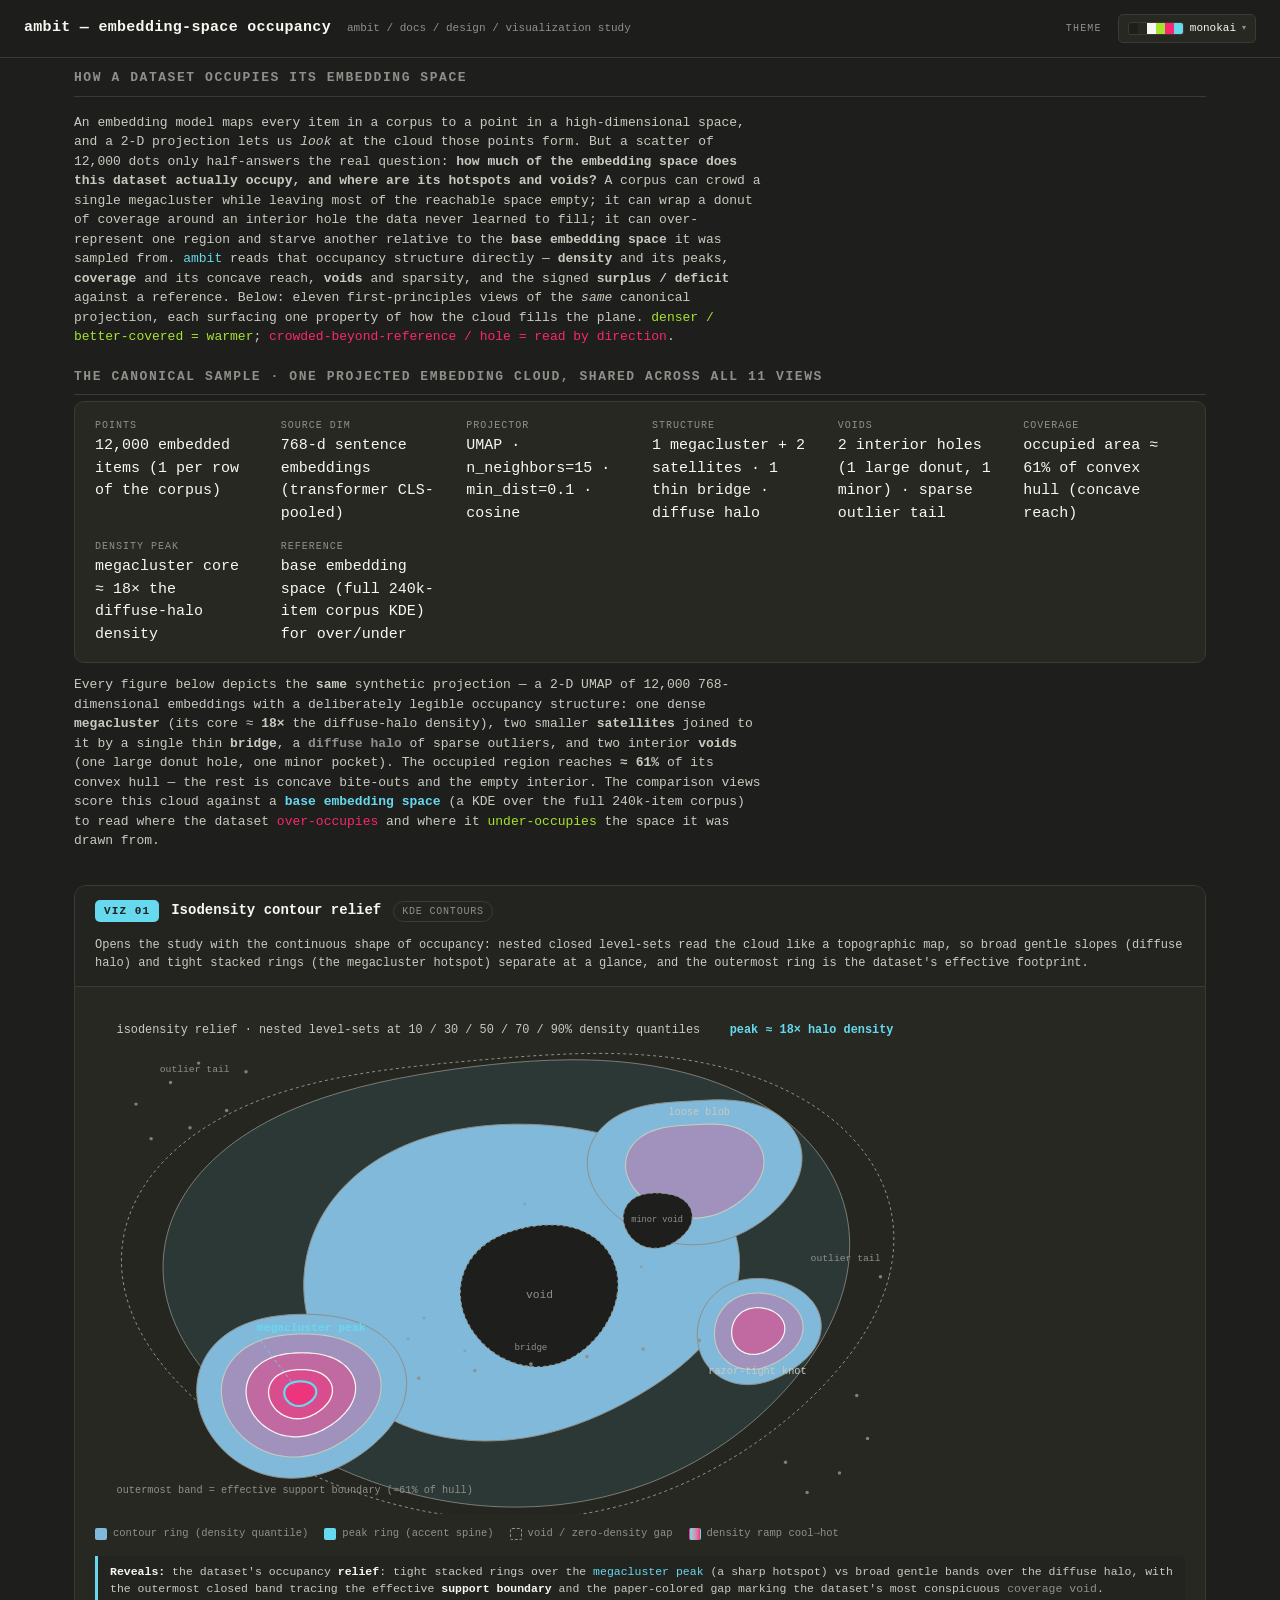
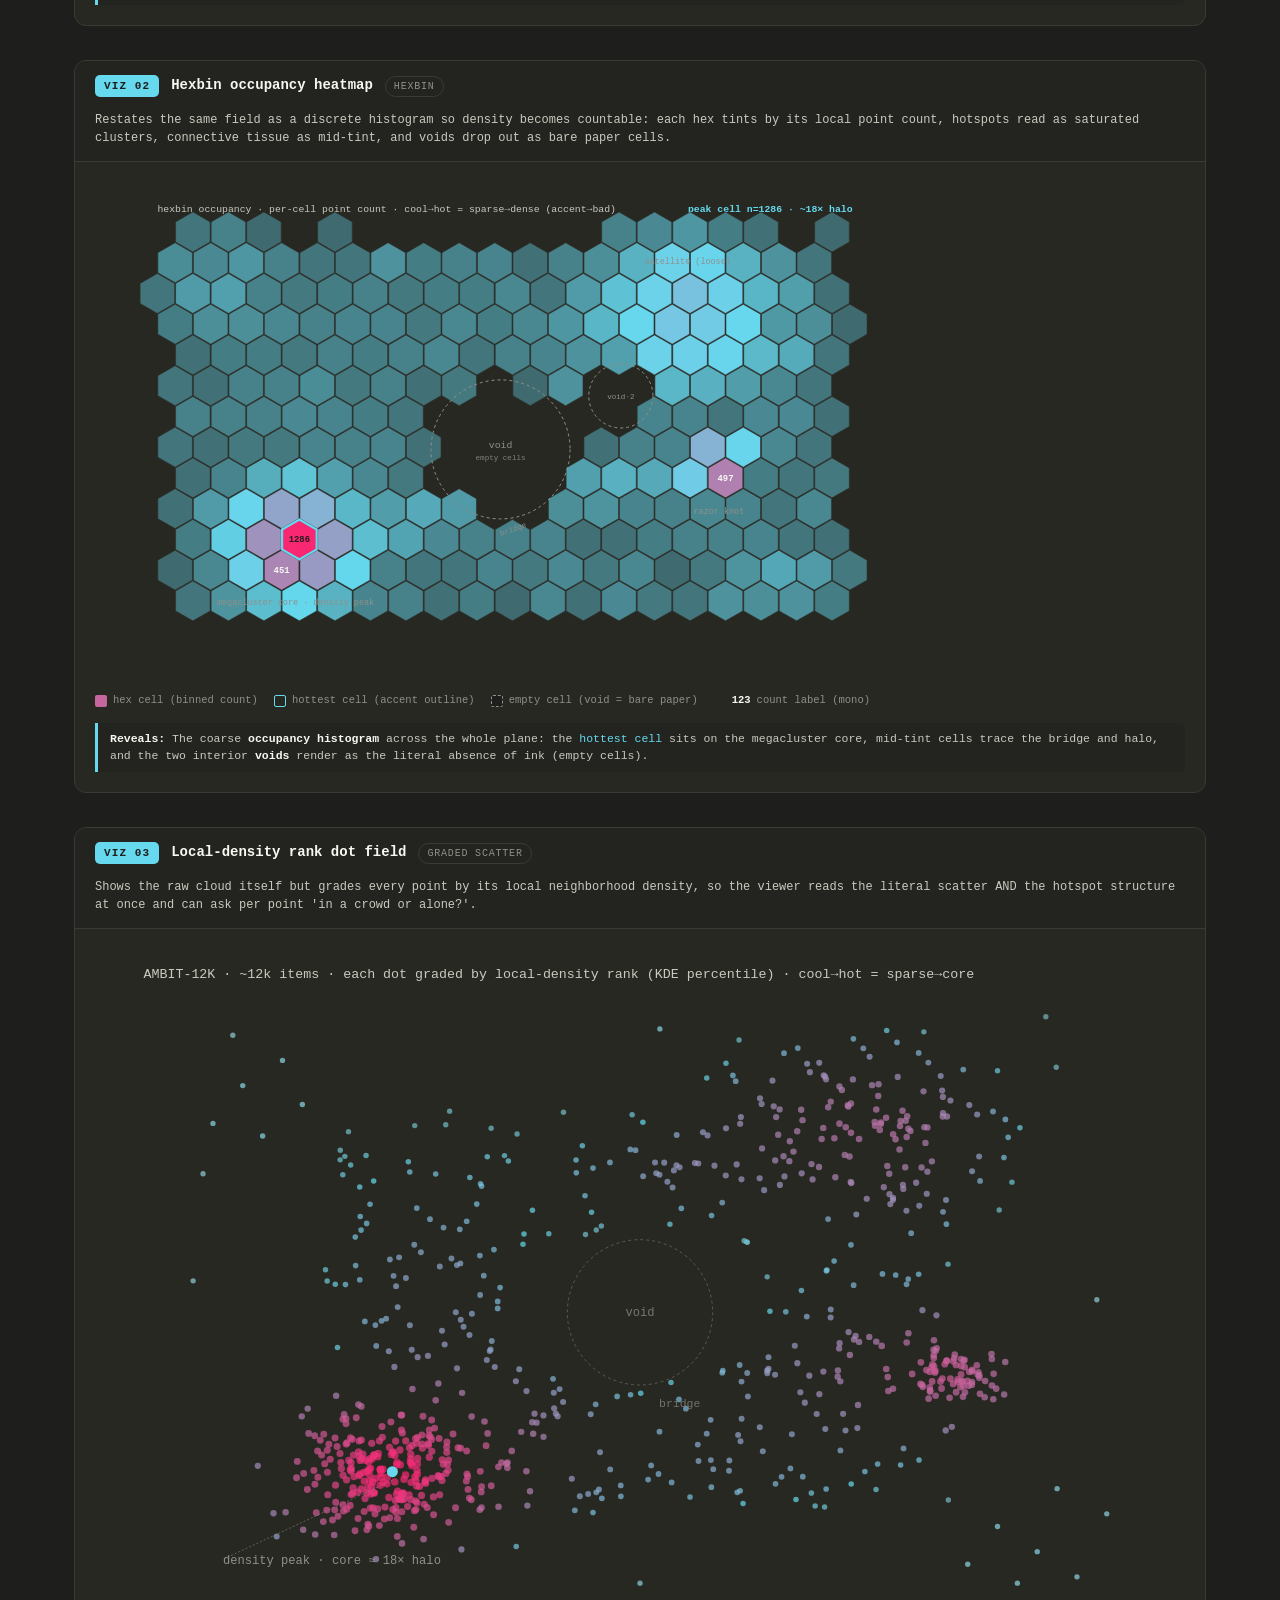
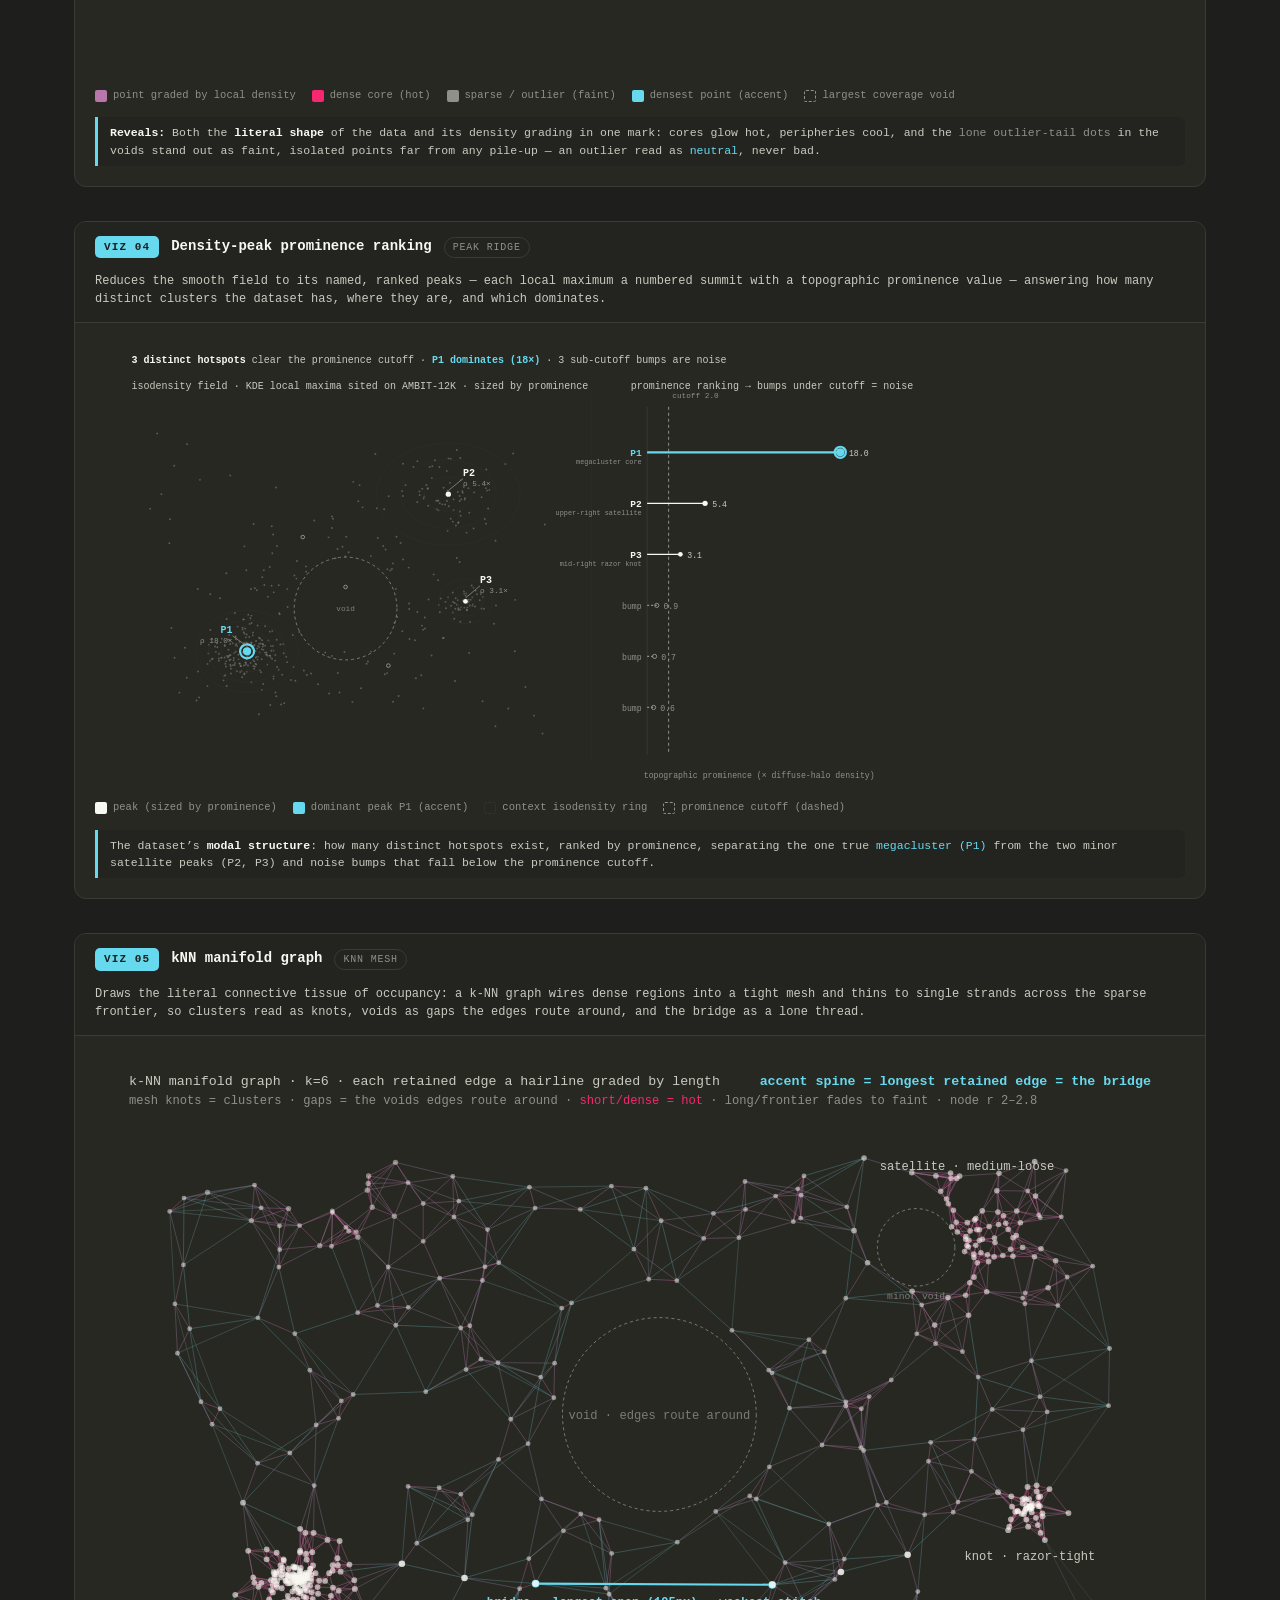
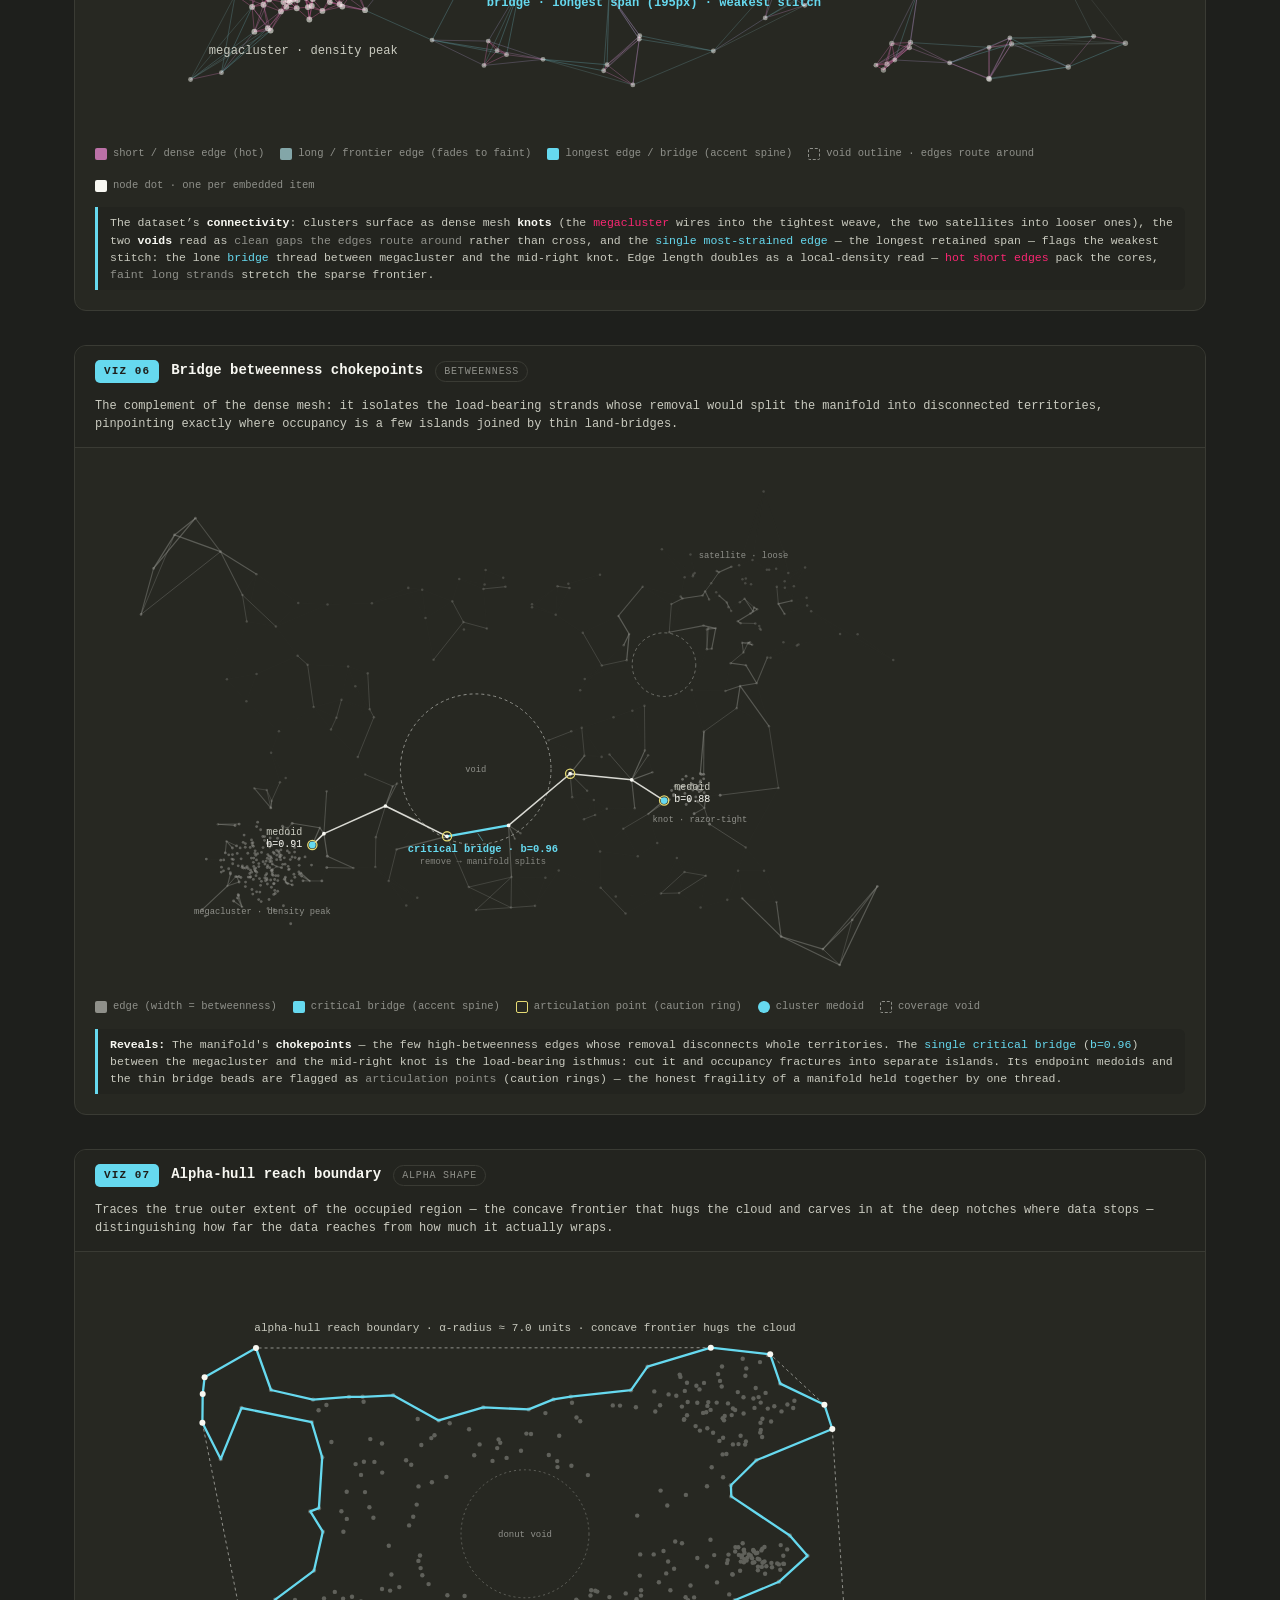
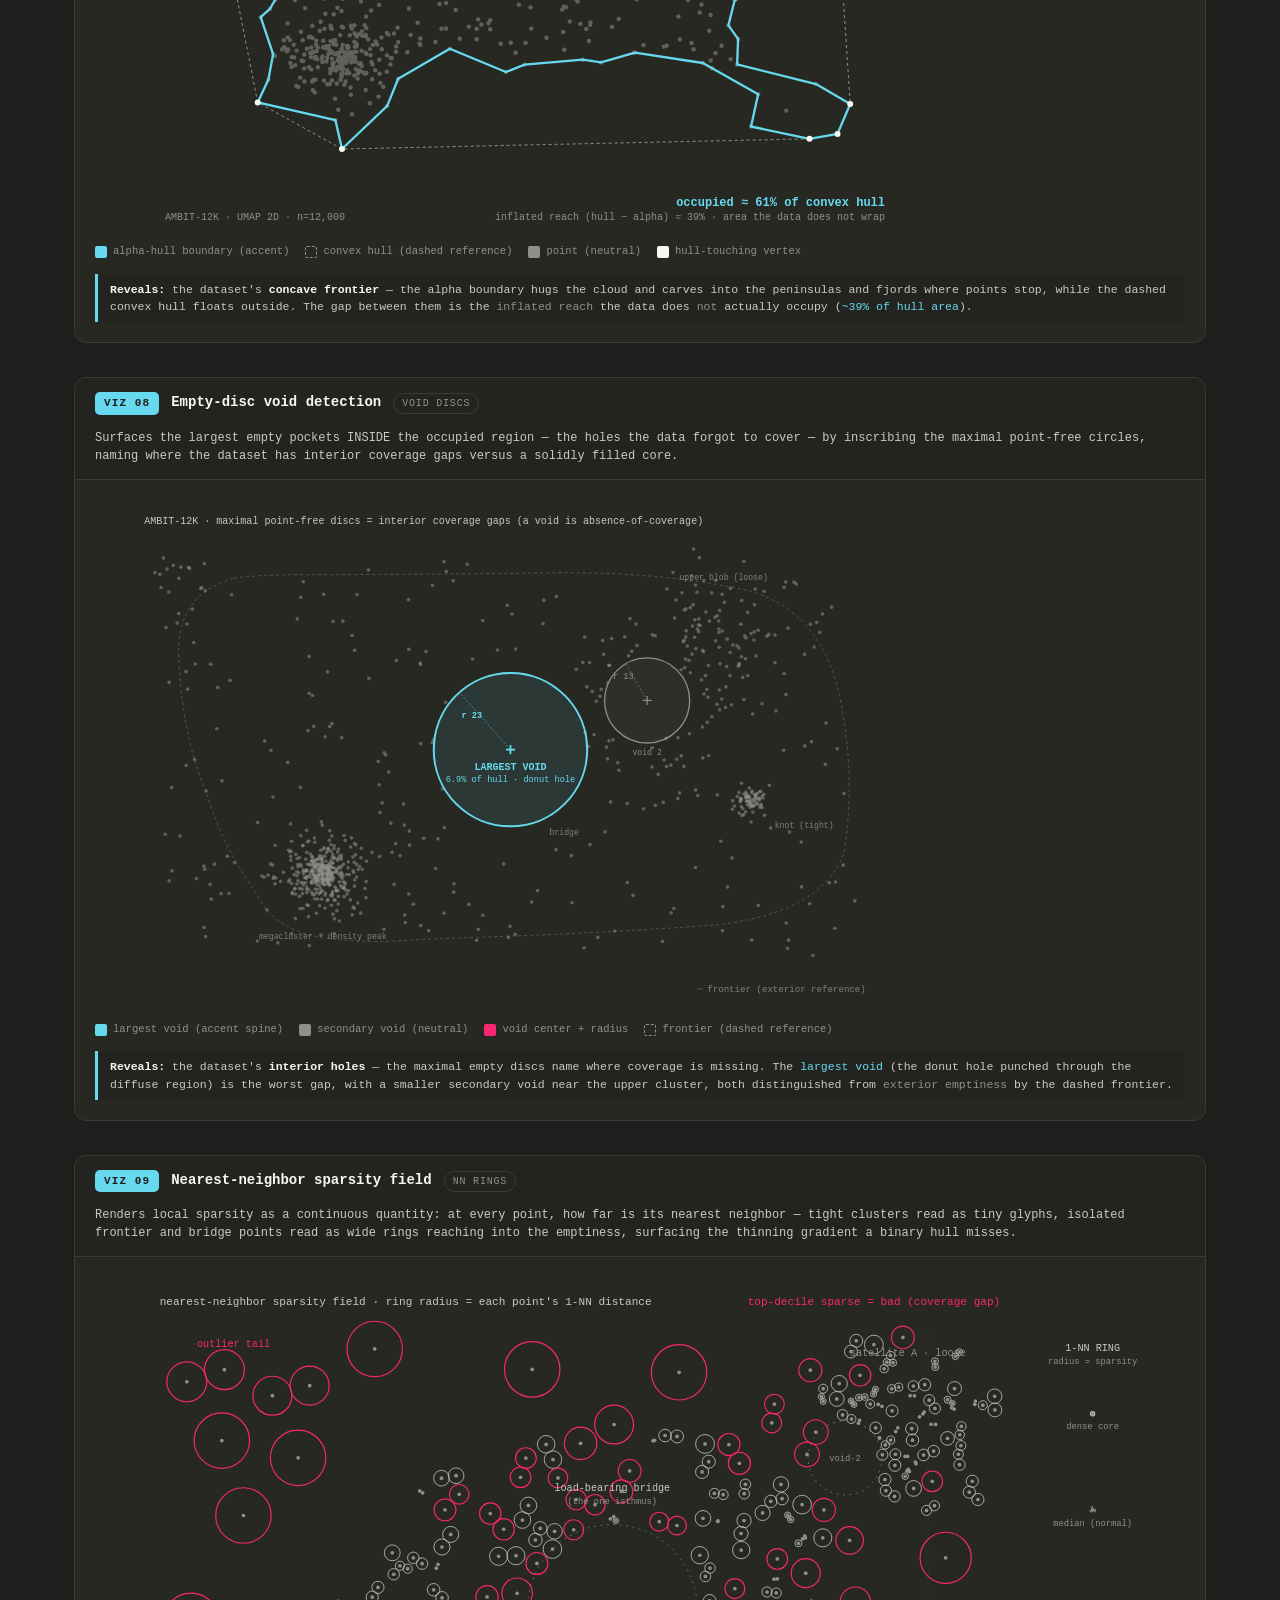
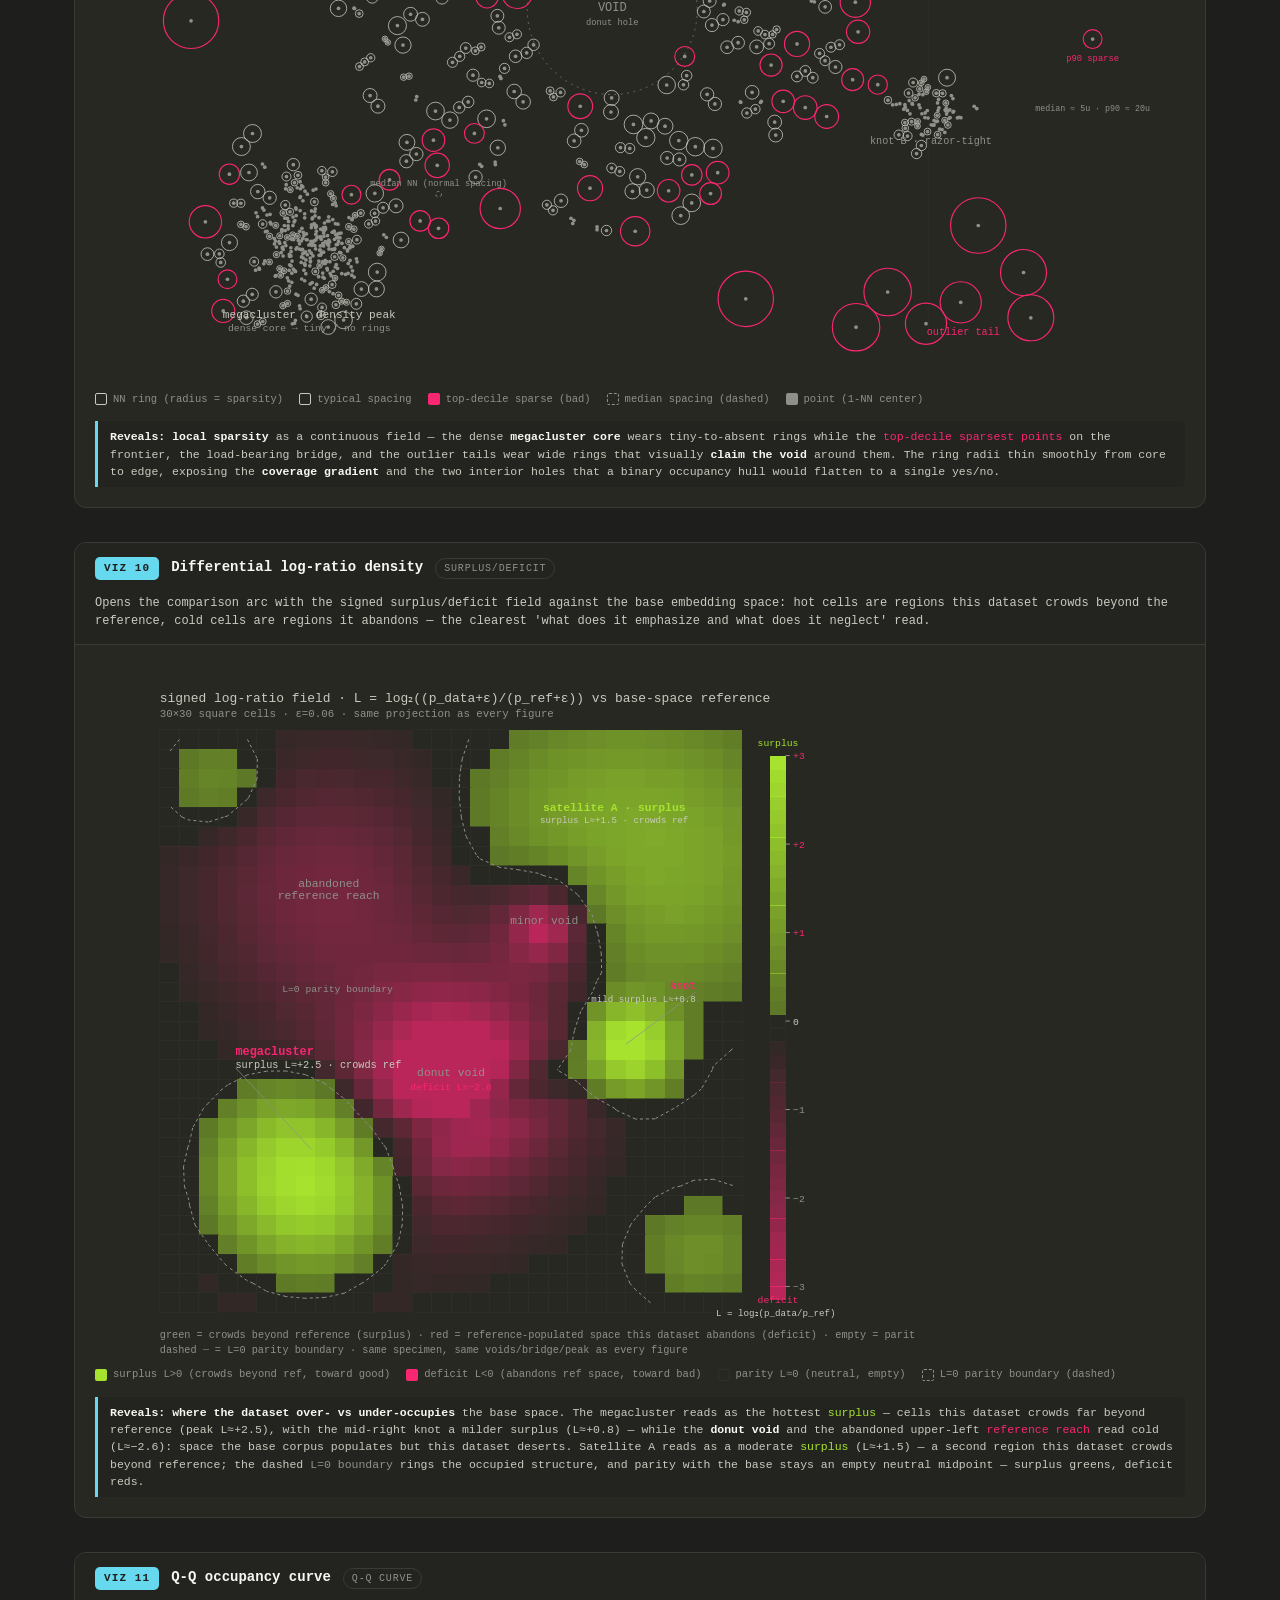
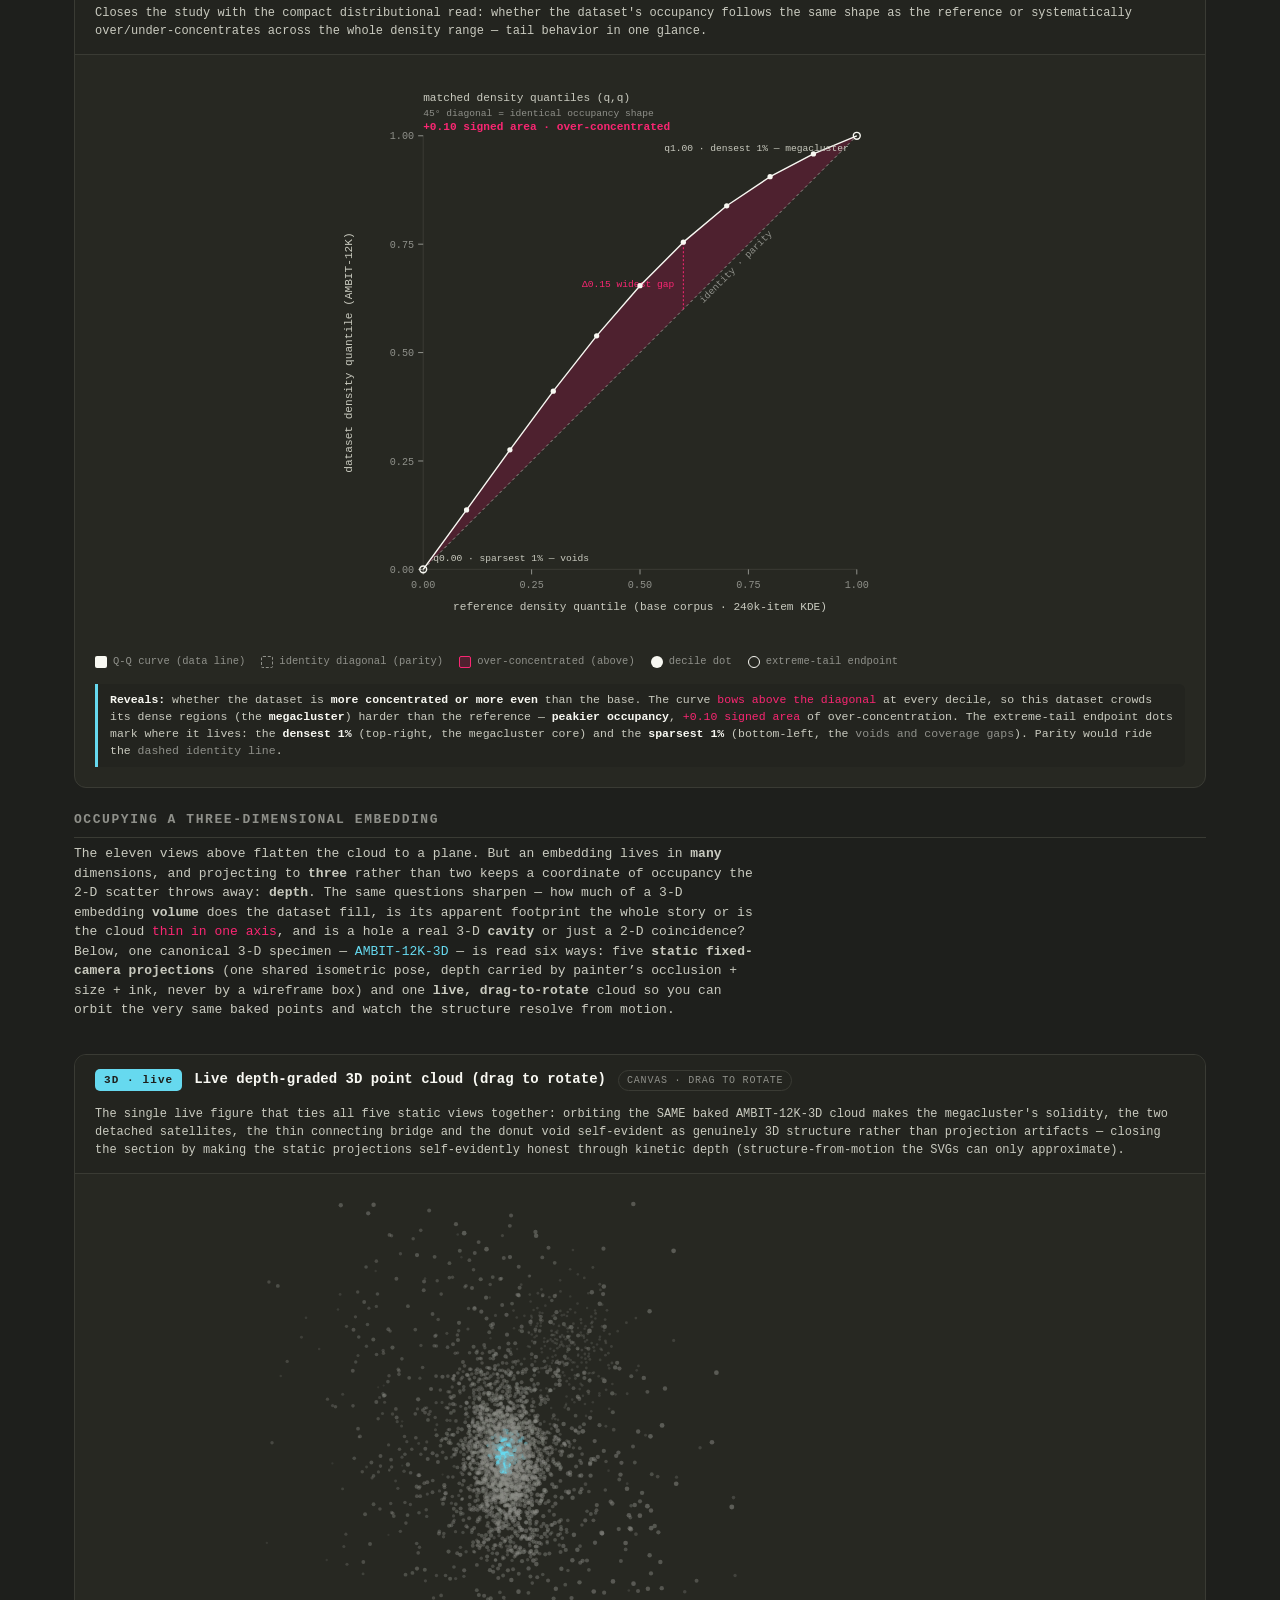
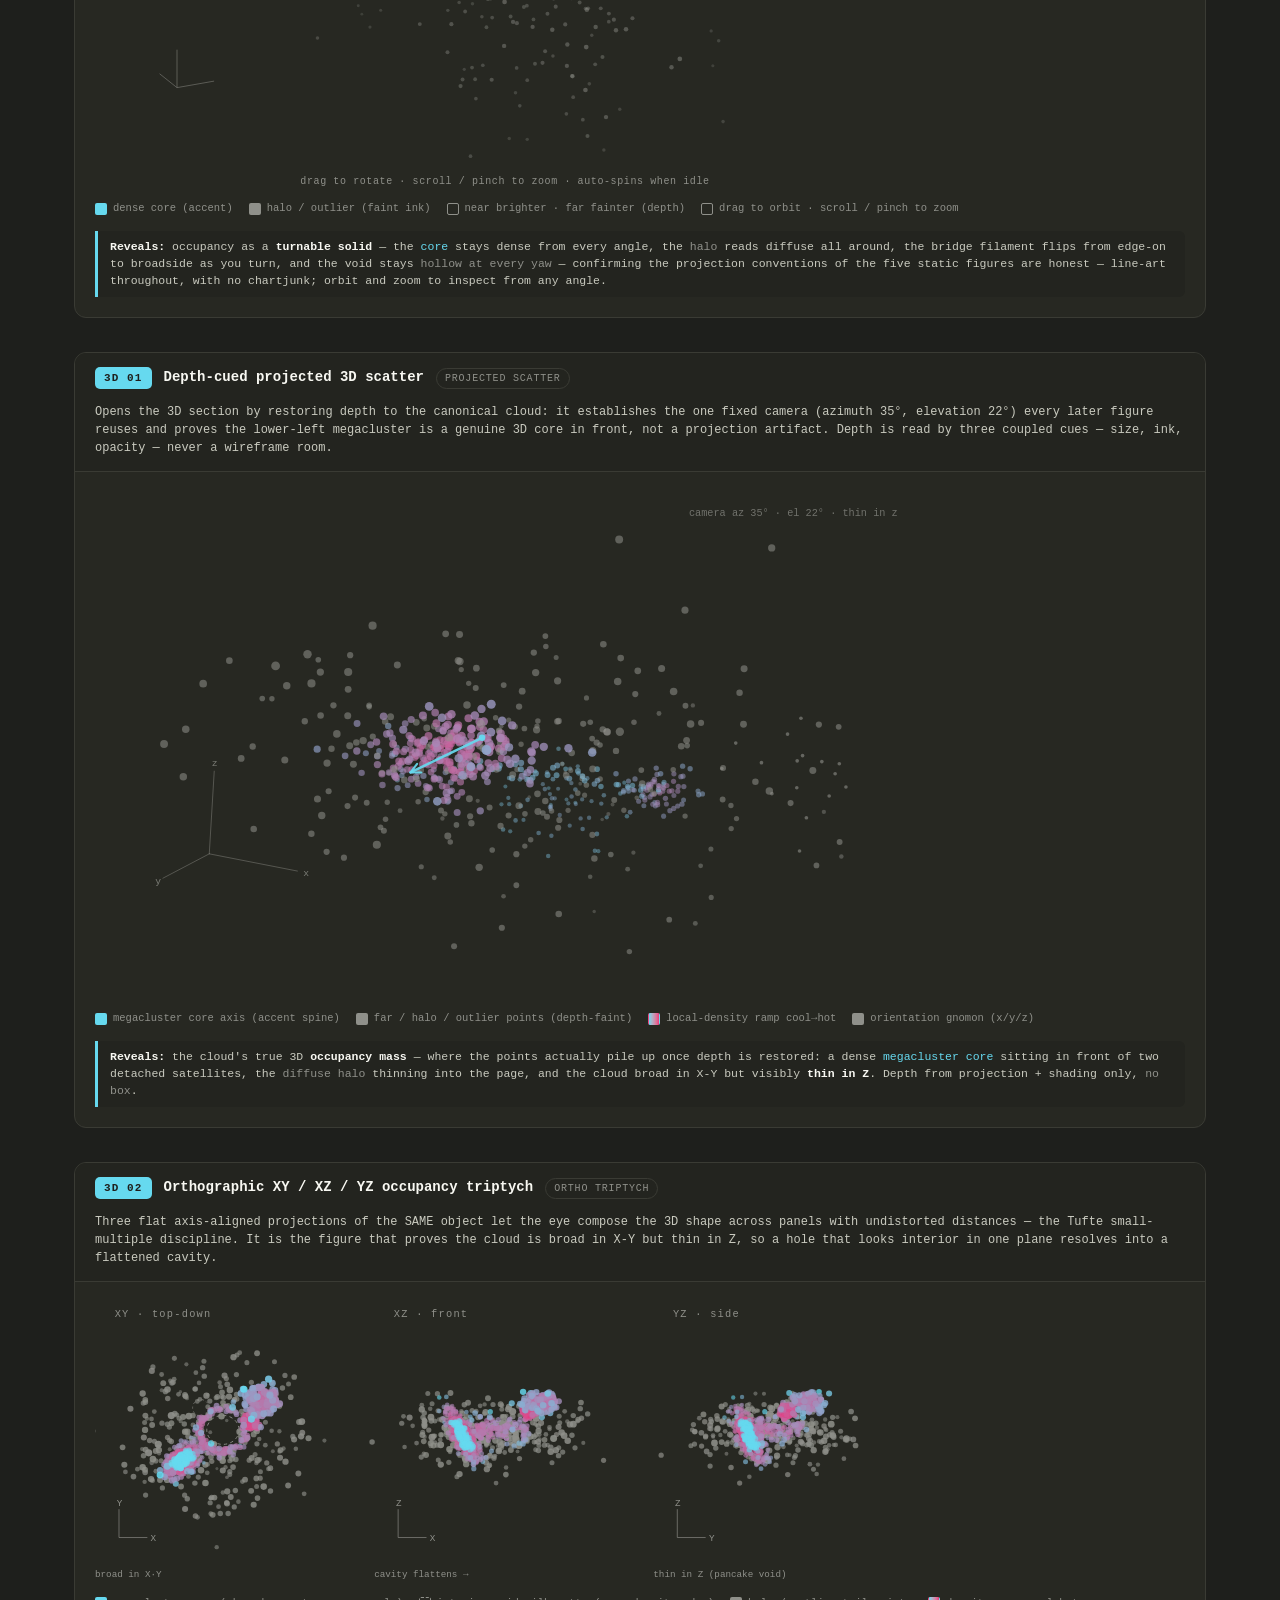
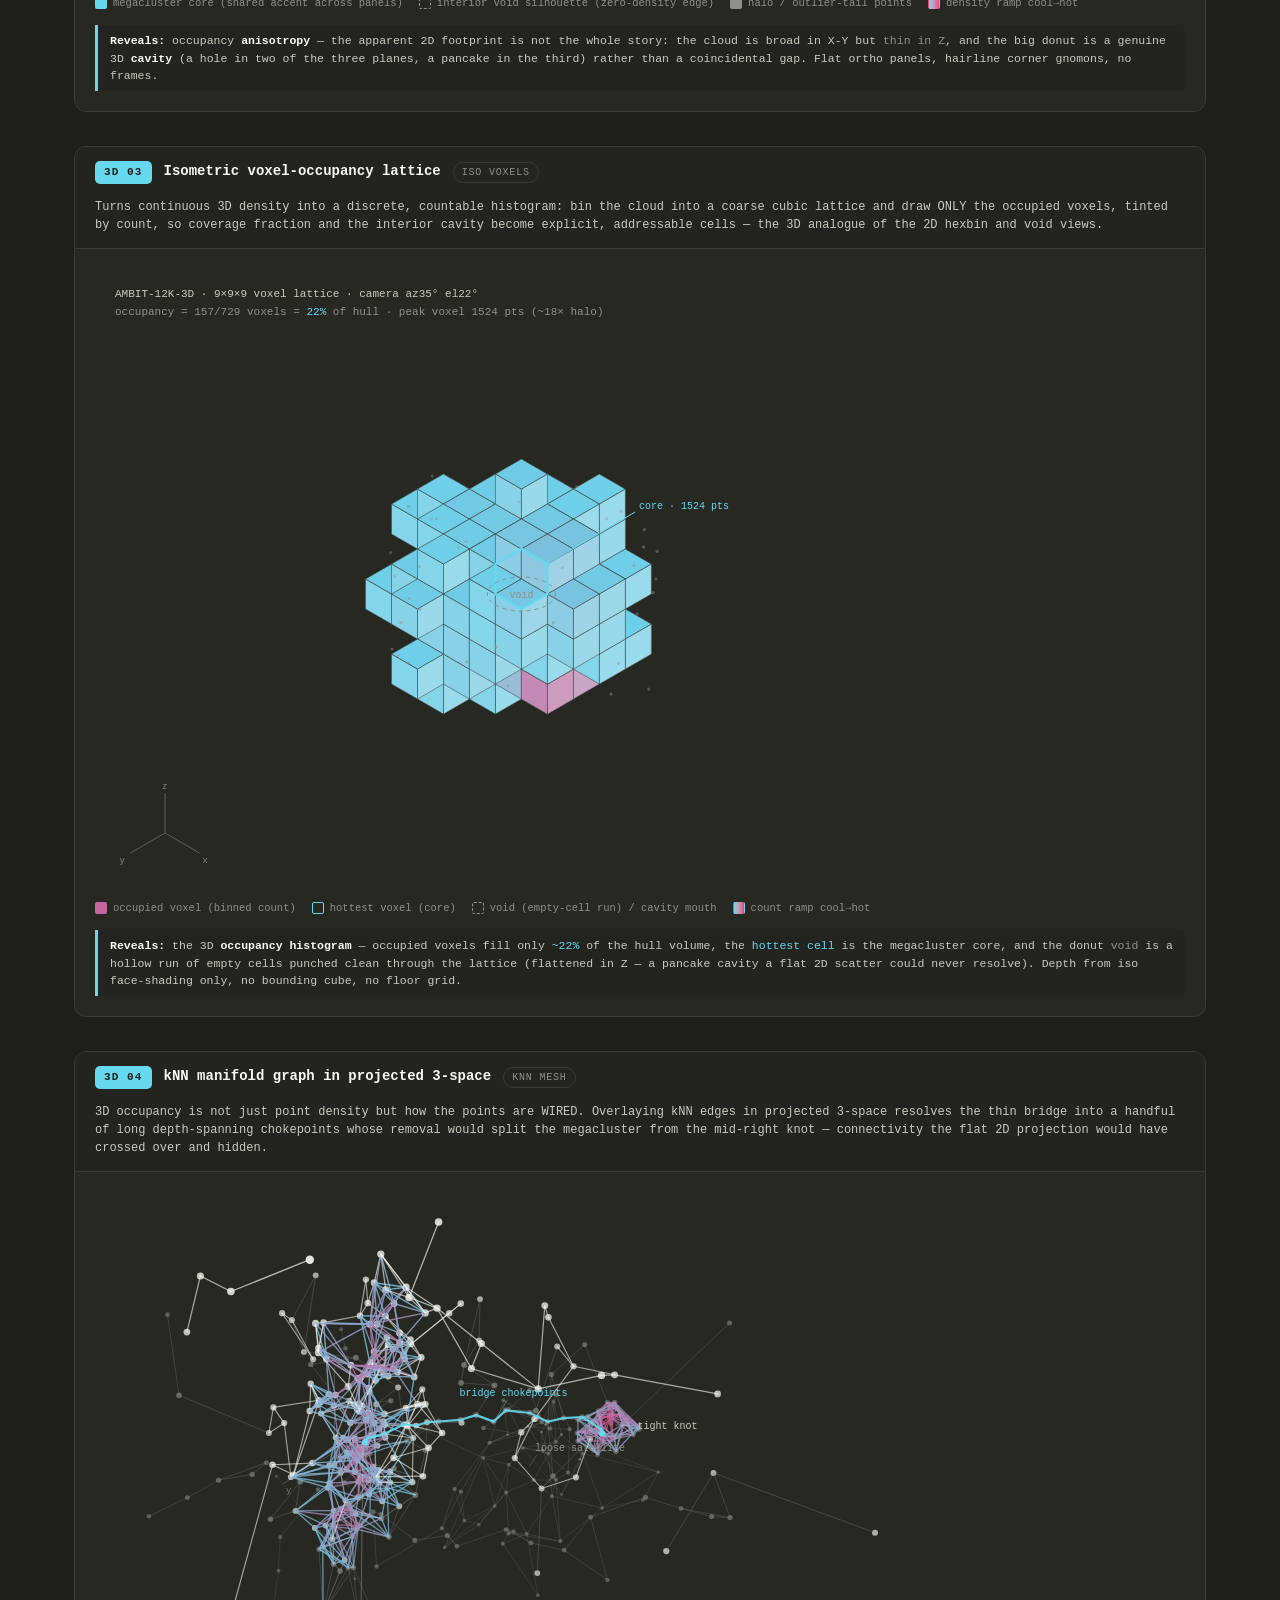
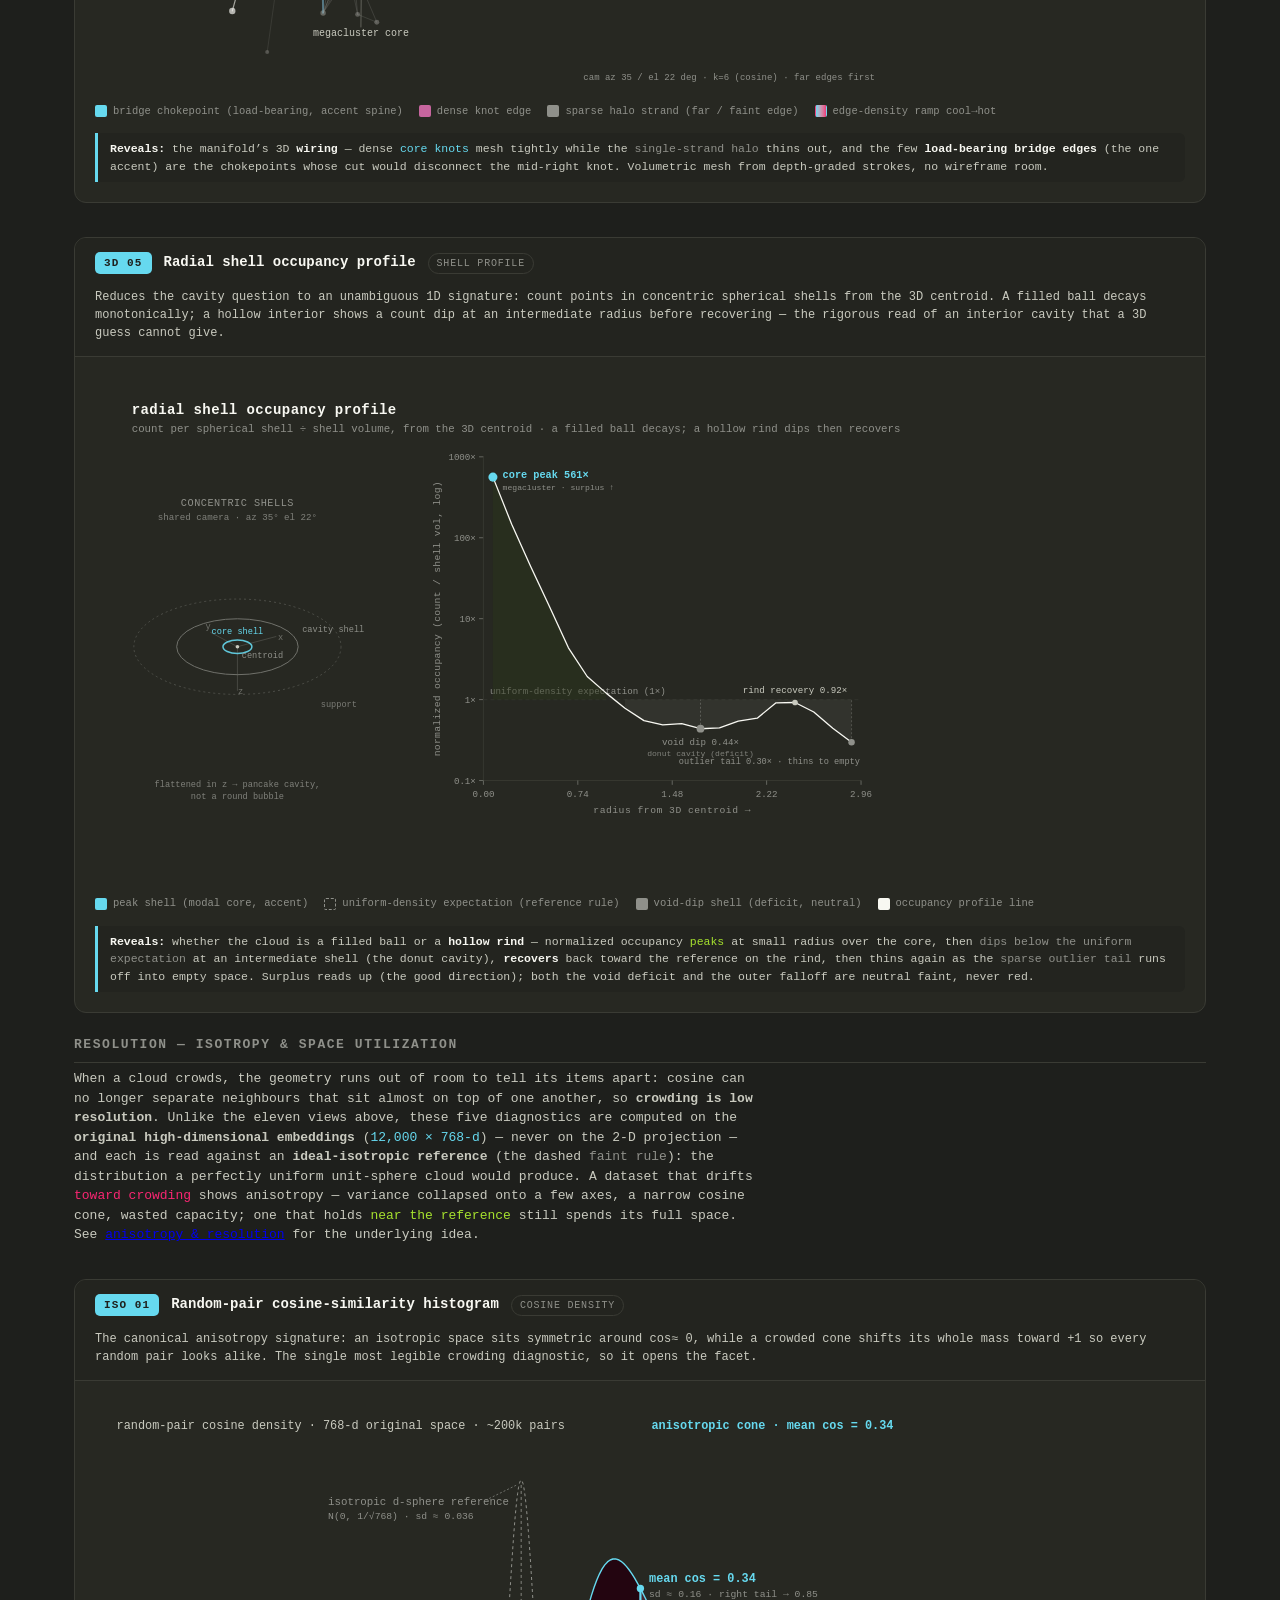
==== commit bc396b09: "Add 3D and resolution/isotropy sections, anisotropy concept doc, restyle live cloud 3D section: a li" ====
--- a/docs/design/embedding-occupancy-study/index.html
+++ b/docs/design/embedding-occupancy-study/index.html
@@ -6404,6 +6404,2487 @@
   <text x="92" y="40" fill="var(--ink-faint)" font-size="9.5">45° diagonal = identical occupancy shape</text>
   <text x="92" y="54" fill="var(--bad)" font-size="11" font-weight="700" style="font-variant-numeric:tabular-nums">+0.10 signed area · over-concentrated</text>
 </svg></figure><div class="leg"><span><i style="background:var(--ink)"></i> Q-Q curve (data line)</span><span><i class="dash"></i> identity diagonal (parity)</span><span><i style="background:color-mix(in srgb, var(--bad) 22%, var(--paper));border:1px solid var(--bad)"></i> over-concentrated (above)</span><span><i style="background:var(--ink);border-radius:50%"></i> decile dot</span><span><i style="background:transparent;border:1.4px solid var(--ink);border-radius:50%"></i> extreme-tail endpoint</span></div><div class="reveal"><b>Reveals:</b> whether the dataset is <b>more concentrated or more even</b> than the base. The curve <span class="bad">bows above the diagonal</span> at every decile, so this dataset crowds its dense regions (the <b>megacluster</b>) harder than the reference — <b>peakier occupancy</b>, <span class="bad">+0.10 signed area</span> of over-concentration. The extreme-tail endpoint dots mark where it lives: the <b>densest 1%</b> (top-right, the megacluster core) and the <b>sparsest 1%</b> (bottom-left, the <span class="faint">voids and coverage gaps</span>). Parity would ride the <span class="faint">dashed identity line</span>.</div></div></section>
+<!-- 3D-OCCUPANCY-SECTION -->
+<h2>occupying a three-dimensional embedding</h2>
+<div class="lede" style="margin-top:0">The eleven views above flatten the cloud to a plane. But an embedding lives in <b>many</b> dimensions, and projecting to <b>three</b> rather than two keeps a coordinate of occupancy the 2-D scatter throws away: <b>depth</b>. The same questions sharpen — how much of a 3-D embedding <b>volume</b> does the dataset fill, is its apparent footprint the whole story or is the cloud <span class="bad">thin in one axis</span>, and is a hole a real 3-D <b>cavity</b> or just a 2-D coincidence? Below, one canonical 3-D specimen — <span class="acc">AMBIT-12K-3D</span> — is read six ways: five <b>static fixed-camera projections</b> (one shared isometric pose, depth carried by painter’s occlusion + size + ink, never by a wireframe box) and one <b>live, drag-to-rotate</b> cloud so you can orbit the very same baked points and watch the structure resolve from motion.</div>
+<section class="opt"><div class="opt-head"><span class="num">3D · live</span><span class="name">Live depth-graded 3D point cloud (drag to rotate)</span><span class="tech">canvas · drag to rotate</span><span class="why">The single live figure that ties all five static views together: orbiting the SAME baked AMBIT-12K-3D cloud makes the megacluster's solidity, the two detached satellites, the thin connecting bridge and the donut void self-evident as genuinely 3D structure rather than projection artifacts — closing the section by making the static projections self-evidently honest through kinetic depth (structure-from-motion the SVGs can only approximate).</span></div><div class="opt-body"><figure class="fig-mid"><canvas id="ambit3d-canvas" role="img" aria-label="Interactive 3D point cloud of the AMBIT-12K-3D embedding specimen at the shared isometric camera (azimuth 35 degrees, elevation 22 degrees). One dense tilted megacluster in the lower-near-left core (the one accent), two detached satellites mid-right and further-back-right, a thin bridge filament spanning depth between the megacluster and the tight knot, a diffuse low-density halo thinning into the page, a large hollow interior cavity (a donut void flattened in Z), and a sparse outlier tail in faint ink. Near points read larger and brighter, far points smaller and fainter; the dense core is marked in the accent colour while the halo and outliers stay faint ink. Drag or touch-drag to orbit, and scroll or pinch to zoom; it gently auto-rotates until you interact." style="display:block;width:100%;height:auto;touch-action:none;cursor:grab;background:transparent">Your browser does not support the canvas element; this figure shows a turnable 3D point cloud of the AMBIT-12K-3D specimen.</canvas><div style="font-family:ui-monospace,'JetBrains Mono',Menlo,Consolas,monospace;font-size:10px;letter-spacing:.06em;color:var(--ink-faint);margin-top:6px;text-align:center">drag to rotate · scroll / pinch to zoom · auto-spins when idle</div><noscript><div style="font-family:ui-monospace,Menlo,Consolas,monospace;font-size:11px;color:var(--ink-faint);margin-top:6px">Enable JavaScript to orbit the live AMBIT-12K-3D cloud; the five static figures above show the same specimen at the canonical pose.</div></noscript></figure><div class="leg"><span><i class="a"></i> dense core (accent)</span> <span><i class="f"></i> halo / outlier (faint ink)</span> <span><i style="background:transparent;border:1px solid var(--ink-faint)"></i> near brighter · far fainter (depth)</span> <span><i style="background:transparent;border:1px solid var(--ink-faint)"></i> drag to orbit · scroll / pinch to zoom</span></div><div class="reveal"><b>Reveals:</b> occupancy as a <b>turnable solid</b> — the <span class="acc">core</span> stays dense from every angle, the <span class="faint">halo</span> reads diffuse all around, the bridge filament flips from edge-on to broadside as you turn, and the void stays <span class="faint">hollow at every yaw</span> — confirming the projection conventions of the five static figures are honest — line-art throughout, with no chartjunk; orbit and zoom to inspect from any angle.</div></div></section>
+<section class="opt"><div class="opt-head"><span class="num">3D 01</span><span class="name">Depth-cued projected 3D scatter</span><span class="tech">projected scatter</span><span class="why">Opens the 3D section by restoring depth to the canonical cloud: it establishes the one fixed camera (azimuth 35°, elevation 22°) every later figure reuses and proves the lower-left megacluster is a genuine 3D core in front, not a projection artifact. Depth is read by three coupled cues — size, ink, opacity — never a wireframe room.</span></div><div class="opt-body"><figure class="fig-mid"><svg viewBox="0 0 760 470" width="100%" height="auto" preserveAspectRatio="xMidYMid meet" role="img" aria-label="Depth-cued projected 3D scatter of the AMBIT-12K-3D embedding cloud at one fixed camera (azimuth 35 degrees, elevation 22 degrees). About 700 points are weak-perspective projected and drawn back-to-front for honest occlusion: nearer points larger and fuller, farther points smaller, fainter and lower opacity. A dense megacluster core sits in front lower-left, its principal axis carried by the one accent spine tilted into the page; two detached satellites (a tight knot mid-right, a looser satellite further back) sit offset in depth; a thin bridge filament spans depth between megacluster and knot; a diffuse halo thins into the page; a sparse outlier tail trails out past the support boundary in faint dots. Local density grades each point from cool accent to hot. A faint three-arm x y z gnomon anchors orientation. No bounding cube, no floor grid. The cloud is broad in x-y but visibly thin in z."><line x1="105.90" y1="335.36" x2="187.57" y2="351.33" stroke="var(--ink-faint)" stroke-width="0.6" stroke-linecap="round" opacity="0.7"/><text x="195.74" y="355.92" font-size="9" fill="var(--ink-faint)" opacity="0.8" text-anchor="middle">x</text><line x1="105.90" y1="335.36" x2="62.92" y2="357.96" stroke="var(--ink-faint)" stroke-width="0.6" stroke-linecap="round" opacity="0.7"/><text x="58.62" y="363.22" font-size="9" fill="var(--ink-faint)" opacity="0.8" text-anchor="middle">y</text><line x1="105.90" y1="335.36" x2="110.51" y2="258.74" stroke="var(--ink-faint)" stroke-width="0.6" stroke-linecap="round" opacity="0.7"/><text x="110.97" y="254.08" font-size="9" fill="var(--ink-faint)" opacity="0.8" text-anchor="middle">z</text><circle cx="462.70" cy="388.74" r="1.60" fill="var(--ink-faint)" opacity="0.35"/><circle cx="470.07" cy="303.61" r="1.66" fill="var(--ink-faint)" opacity="0.36"/><circle cx="402.44" cy="282.82" r="1.67" fill="var(--ink-faint)" opacity="0.36"/><circle cx="449.71" cy="270.34" r="1.73" fill="var(--ink-faint)" opacity="0.37"/><circle cx="435.88" cy="259.91" r="1.76" fill="var(--ink-faint)" opacity="0.38"/><circle cx="420.51" cy="274.44" r="1.77" fill="color-mix(in srgb, var(--bad) 12%, var(--accent))" opacity="0.38"/><circle cx="445.19" cy="287.87" r="1.80" fill="color-mix(in srgb, var(--bad) 14%, var(--accent))" opacity="0.39"/><circle cx="422.46" cy="289.92" r="1.81" fill="color-mix(in srgb, var(--bad) 15%, var(--accent))" opacity="0.39"/><circle cx="398.55" cy="263.04" r="1.83" fill="color-mix(in srgb, var(--bad) 12%, var(--accent))" opacity="0.39"/><circle cx="437.03" cy="285.01" r="1.83" fill="color-mix(in srgb, var(--bad) 16%, var(--accent))" opacity="0.39"/><circle cx="479.70" cy="289.55" r="1.83" fill="var(--ink-faint)" opacity="0.39"/><circle cx="433.30" cy="251.89" r="1.85" fill="color-mix(in srgb, var(--bad) 14%, var(--accent))" opacity="0.40"/><circle cx="380.36" cy="273.01" r="1.87" fill="color-mix(in srgb, var(--bad) 12%, var(--accent))" opacity="0.40"/><circle cx="429.23" cy="275.04" r="1.91" fill="color-mix(in srgb, var(--bad) 20%, var(--accent))" opacity="0.41"/><circle cx="466.52" cy="332.89" r="1.91" fill="color-mix(in srgb, var(--bad) 13%, var(--accent))" opacity="0.41"/><circle cx="438.70" cy="288.62" r="1.92" fill="color-mix(in srgb, var(--bad) 20%, var(--accent))" opacity="0.41"/><circle cx="475.82" cy="298.48" r="1.92" fill="var(--ink-faint)" opacity="0.41"/><circle cx="490.56" cy="269.43" r="1.93" fill="color-mix(in srgb, var(--bad) 13%, var(--accent))" opacity="0.41"/><circle cx="397.13" cy="303.90" r="1.94" fill="color-mix(in srgb, var(--bad) 17%, var(--accent))" opacity="0.41"/><circle cx="451.51" cy="284.90" r="1.95" fill="color-mix(in srgb, var(--bad) 21%, var(--accent))" opacity="0.42"/><circle cx="460.20" cy="286.55" r="1.96" fill="color-mix(in srgb, var(--bad) 20%, var(--accent))" opacity="0.42"/><circle cx="421.67" cy="279.92" r="1.96" fill="color-mix(in srgb, var(--bad) 22%, var(--accent))" opacity="0.42"/><circle cx="383.08" cy="283.54" r="1.97" fill="color-mix(in srgb, var(--bad) 16%, var(--accent))" opacity="0.42"/><circle cx="426.12" cy="284.01" r="1.97" fill="color-mix(in srgb, var(--bad) 24%, var(--accent))" opacity="0.42"/><circle cx="383.87" cy="289.32" r="1.97" fill="color-mix(in srgb, var(--bad) 16%, var(--accent))" opacity="0.42"/><circle cx="376.71" cy="289.50" r="1.97" fill="color-mix(in srgb, var(--bad) 15%, var(--accent))" opacity="0.42"/><circle cx="439.99" cy="309.32" r="1.97" fill="color-mix(in srgb, var(--bad) 21%, var(--accent))" opacity="0.42"/><circle cx="440.35" cy="256.33" r="1.98" fill="color-mix(in srgb, var(--bad) 18%, var(--accent))" opacity="0.42"/><circle cx="415.07" cy="270.82" r="1.98" fill="color-mix(in srgb, var(--bad) 21%, var(--accent))" opacity="0.42"/><circle cx="384.83" cy="314.51" r="1.98" fill="color-mix(in srgb, var(--bad) 15%, var(--accent))" opacity="0.42"/><circle cx="499.02" cy="334.29" r="1.98" fill="var(--ink-faint)" opacity="0.42"/><circle cx="474.33" cy="301.51" r="1.99" fill="color-mix(in srgb, var(--bad) 18%, var(--accent))" opacity="0.42"/><circle cx="354.70" cy="286.26" r="1.99" fill="var(--ink-faint)" opacity="0.42"/><circle cx="418.99" cy="259.86" r="1.99" fill="color-mix(in srgb, var(--bad) 20%, var(--accent))" opacity="0.42"/><circle cx="407.99" cy="258.83" r="1.99" fill="color-mix(in srgb, var(--bad) 18%, var(--accent))" opacity="0.42"/><circle cx="675.55" cy="296.52" r="1.99" fill="var(--ink-faint)" opacity="0.42"/><circle cx="445.62" cy="289.22" r="2.00" fill="color-mix(in srgb, var(--bad) 24%, var(--accent))" opacity="0.43"/><circle cx="447.46" cy="254.29" r="2.00" fill="color-mix(in srgb, var(--bad) 18%, var(--accent))" opacity="0.43"/><circle cx="457.92" cy="301.89" r="2.01" fill="color-mix(in srgb, var(--bad) 21%, var(--accent))" opacity="0.43"/><circle cx="450.10" cy="302.55" r="2.02" fill="color-mix(in srgb, var(--bad) 23%, var(--accent))" opacity="0.43"/><circle cx="421.55" cy="291.96" r="2.03" fill="color-mix(in srgb, var(--bad) 26%, var(--accent))" opacity="0.43"/><circle cx="321.99" cy="302.60" r="2.03" fill="var(--ink-faint)" opacity="0.43"/><circle cx="554.13" cy="197.80" r="2.03" fill="var(--ink-faint)" opacity="0.43"/><circle cx="422.55" cy="291.52" r="2.04" fill="color-mix(in srgb, var(--bad) 27%, var(--accent))" opacity="0.43"/><circle cx="430.75" cy="299.40" r="2.04" fill="color-mix(in srgb, var(--bad) 26%, var(--accent))" opacity="0.43"/><circle cx="422.99" cy="318.55" r="2.05" fill="color-mix(in srgb, var(--bad) 21%, var(--accent))" opacity="0.44"/><circle cx="441.52" cy="269.82" r="2.05" fill="color-mix(in srgb, var(--bad) 23%, var(--accent))" opacity="0.44"/><circle cx="469.26" cy="288.81" r="2.05" fill="color-mix(in srgb, var(--bad) 20%, var(--accent))" opacity="0.44"/><circle cx="376.59" cy="217.23" r="2.05" fill="var(--ink-faint)" opacity="0.44"/><circle cx="493.01" cy="300.62" r="2.06" fill="color-mix(in srgb, var(--bad) 14%, var(--accent))" opacity="0.44"/><circle cx="463.31" cy="332.59" r="2.06" fill="color-mix(in srgb, var(--bad) 16%, var(--accent))" opacity="0.44"/><circle cx="423.45" cy="283.91" r="2.07" fill="color-mix(in srgb, var(--bad) 26%, var(--accent))" opacity="0.44"/><circle cx="691.75" cy="337.79" r="2.07" fill="var(--ink-faint)" opacity="0.44"/><circle cx="436.93" cy="265.28" r="2.08" fill="color-mix(in srgb, var(--bad) 22%, var(--accent))" opacity="0.44"/><circle cx="441.72" cy="282.14" r="2.09" fill="color-mix(in srgb, var(--bad) 25%, var(--accent))" opacity="0.44"/><circle cx="420.03" cy="337.44" r="2.09" fill="color-mix(in srgb, var(--bad) 16%, var(--accent))" opacity="0.44"/><circle cx="451.97" cy="312.38" r="2.10" fill="color-mix(in srgb, var(--bad) 21%, var(--accent))" opacity="0.44"/><circle cx="422.33" cy="293.47" r="2.10" fill="color-mix(in srgb, var(--bad) 26%, var(--accent))" opacity="0.44"/><circle cx="486.84" cy="279.48" r="2.10" fill="color-mix(in srgb, var(--bad) 16%, var(--accent))" opacity="0.45"/><circle cx="429.58" cy="237.96" r="2.11" fill="color-mix(in srgb, var(--bad) 15%, var(--accent))" opacity="0.45"/><circle cx="416.96" cy="275.38" r="2.12" fill="color-mix(in srgb, var(--bad) 23%, var(--accent))" opacity="0.45"/><circle cx="401.19" cy="265.97" r="2.12" fill="color-mix(in srgb, var(--bad) 19%, var(--accent))" opacity="0.45"/><circle cx="471.63" cy="281.02" r="2.13" fill="color-mix(in srgb, var(--bad) 19%, var(--accent))" opacity="0.45"/><circle cx="458.95" cy="356.55" r="2.13" fill="var(--ink-faint)" opacity="0.45"/><circle cx="456.23" cy="265.42" r="2.14" fill="color-mix(in srgb, var(--bad) 20%, var(--accent))" opacity="0.45"/><circle cx="378.20" cy="312.85" r="2.14" fill="color-mix(in srgb, var(--bad) 15%, var(--accent))" opacity="0.45"/><circle cx="389.79" cy="304.36" r="2.14" fill="color-mix(in srgb, var(--bad) 18%, var(--accent))" opacity="0.45"/><circle cx="411.16" cy="316.01" r="2.15" fill="color-mix(in srgb, var(--bad) 20%, var(--accent))" opacity="0.45"/><circle cx="400.93" cy="285.35" r="2.15" fill="color-mix(in srgb, var(--bad) 20%, var(--accent))" opacity="0.45"/><circle cx="383.83" cy="265.09" r="2.16" fill="color-mix(in srgb, var(--bad) 15%, var(--accent))" opacity="0.46"/><circle cx="398.26" cy="260.38" r="2.16" fill="color-mix(in srgb, var(--bad) 17%, var(--accent))" opacity="0.46"/><circle cx="445.27" cy="275.76" r="2.16" fill="color-mix(in srgb, var(--bad) 22%, var(--accent))" opacity="0.46"/><circle cx="378.65" cy="374.70" r="2.17" fill="var(--ink-faint)" opacity="0.46"/><circle cx="502.14" cy="283.48" r="2.19" fill="var(--ink-faint)" opacity="0.46"/><circle cx="393.78" cy="266.26" r="2.20" fill="color-mix(in srgb, var(--bad) 16%, var(--accent))" opacity="0.46"/><circle cx="354.50" cy="229.89" r="2.20" fill="var(--ink-faint)" opacity="0.46"/><circle cx="448.09" cy="260.74" r="2.21" fill="color-mix(in srgb, var(--bad) 17%, var(--accent))" opacity="0.47"/><circle cx="394.64" cy="291.00" r="2.22" fill="color-mix(in srgb, var(--bad) 17%, var(--accent))" opacity="0.47"/><circle cx="424.44" cy="266.17" r="2.22" fill="color-mix(in srgb, var(--bad) 18%, var(--accent))" opacity="0.47"/><circle cx="280.23" cy="266.97" r="2.32" fill="color-mix(in srgb, var(--bad) 21%, var(--accent))" opacity="0.47"/><circle cx="465.16" cy="316.96" r="2.23" fill="color-mix(in srgb, var(--bad) 16%, var(--accent))" opacity="0.47"/><circle cx="561.34" cy="346.49" r="2.23" fill="var(--ink-faint)" opacity="0.47"/><circle cx="505.90" cy="272.50" r="2.25" fill="color-mix(in srgb, var(--bad) 25%, var(--accent))" opacity="0.47"/><circle cx="433.02" cy="252.07" r="2.25" fill="var(--ink-faint)" opacity="0.47"/><circle cx="495.98" cy="296.87" r="2.27" fill="color-mix(in srgb, var(--bad) 25%, var(--accent))" opacity="0.48"/><circle cx="314.43" cy="357.54" r="2.27" fill="var(--ink-faint)" opacity="0.48"/><circle cx="556.39" cy="399.86" r="2.27" fill="var(--ink-faint)" opacity="0.48"/><circle cx="522.72" cy="205.35" r="2.28" fill="var(--ink-faint)" opacity="0.48"/><circle cx="493.67" cy="349.55" r="2.28" fill="var(--ink-faint)" opacity="0.48"/><circle cx="518.77" cy="287.76" r="2.28" fill="color-mix(in srgb, var(--bad) 29%, var(--accent))" opacity="0.48"/><circle cx="526.87" cy="270.83" r="2.29" fill="color-mix(in srgb, var(--bad) 32%, var(--accent))" opacity="0.48"/><circle cx="282.75" cy="295.33" r="2.29" fill="var(--ink-faint)" opacity="0.48"/><circle cx="526.55" cy="273.36" r="2.31" fill="color-mix(in srgb, var(--bad) 37%, var(--accent))" opacity="0.48"/><circle cx="436.25" cy="256.75" r="2.31" fill="color-mix(in srgb, var(--bad) 13%, var(--accent))" opacity="0.48"/><circle cx="522.18" cy="272.08" r="2.31" fill="color-mix(in srgb, var(--bad) 37%, var(--accent))" opacity="0.48"/><circle cx="516.08" cy="280.39" r="2.31" fill="color-mix(in srgb, var(--bad) 36%, var(--accent))" opacity="0.49"/><circle cx="508.71" cy="290.82" r="2.32" fill="color-mix(in srgb, var(--bad) 30%, var(--accent))" opacity="0.49"/><circle cx="494.49" cy="277.28" r="2.32" fill="color-mix(in srgb, var(--bad) 26%, var(--accent))" opacity="0.49"/><circle cx="545.51" cy="285.37" r="2.32" fill="color-mix(in srgb, var(--bad) 30%, var(--accent))" opacity="0.49"/><circle cx="337.22" cy="260.99" r="2.32" fill="var(--ink-faint)" opacity="0.49"/><circle cx="427.41" cy="153.48" r="2.32" fill="var(--ink-faint)" opacity="0.49"/><circle cx="519.39" cy="291.11" r="2.32" fill="color-mix(in srgb, var(--bad) 34%, var(--accent))" opacity="0.49"/><circle cx="509.40" cy="283.07" r="2.34" fill="color-mix(in srgb, var(--bad) 37%, var(--accent))" opacity="0.49"/><circle cx="499.84" cy="276.47" r="2.34" fill="color-mix(in srgb, var(--bad) 32%, var(--accent))" opacity="0.49"/><circle cx="440.94" cy="258.08" r="2.34" fill="var(--ink-faint)" opacity="0.49"/><circle cx="536.55" cy="281.21" r="2.34" fill="color-mix(in srgb, var(--bad) 41%, var(--accent))" opacity="0.49"/><circle cx="529.62" cy="289.14" r="2.35" fill="color-mix(in srgb, var(--bad) 39%, var(--accent))" opacity="0.49"/><circle cx="526.25" cy="277.27" r="2.35" fill="color-mix(in srgb, var(--bad) 45%, var(--accent))" opacity="0.49"/><circle cx="570.86" cy="330.87" r="2.35" fill="var(--ink-faint)" opacity="0.49"/><circle cx="522.77" cy="272.36" r="2.36" fill="color-mix(in srgb, var(--bad) 47%, var(--accent))" opacity="0.49"/><circle cx="527.01" cy="300.43" r="2.36" fill="color-mix(in srgb, var(--bad) 31%, var(--accent))" opacity="0.49"/><circle cx="515.24" cy="272.60" r="2.36" fill="color-mix(in srgb, var(--bad) 45%, var(--accent))" opacity="0.49"/><circle cx="558.92" cy="277.17" r="2.36" fill="color-mix(in srgb, var(--bad) 27%, var(--accent))" opacity="0.49"/><circle cx="516.90" cy="289.48" r="2.36" fill="color-mix(in srgb, var(--bad) 40%, var(--accent))" opacity="0.49"/><circle cx="503.86" cy="286.69" r="2.36" fill="color-mix(in srgb, var(--bad) 35%, var(--accent))" opacity="0.49"/><circle cx="498.54" cy="275.95" r="2.37" fill="color-mix(in srgb, var(--bad) 33%, var(--accent))" opacity="0.50"/><circle cx="272.75" cy="260.22" r="2.37" fill="var(--ink-faint)" opacity="0.50"/><circle cx="383.48" cy="211.36" r="2.37" fill="var(--ink-faint)" opacity="0.50"/><circle cx="540.03" cy="291.05" r="2.37" fill="color-mix(in srgb, var(--bad) 37%, var(--accent))" opacity="0.50"/><circle cx="494.44" cy="267.82" r="2.37" fill="color-mix(in srgb, var(--bad) 29%, var(--accent))" opacity="0.50"/><circle cx="453.80" cy="280.98" r="2.38" fill="var(--ink-faint)" opacity="0.50"/><circle cx="489.90" cy="276.84" r="2.38" fill="color-mix(in srgb, var(--bad) 27%, var(--accent))" opacity="0.50"/><circle cx="338.46" cy="263.23" r="2.47" fill="color-mix(in srgb, var(--bad) 23%, var(--accent))" opacity="0.50"/><circle cx="451.97" cy="263.45" r="2.38" fill="var(--ink-faint)" opacity="0.50"/><circle cx="571.13" cy="375.73" r="2.38" fill="var(--ink-faint)" opacity="0.50"/><circle cx="527.42" cy="269.12" r="2.38" fill="color-mix(in srgb, var(--bad) 19%, var(--accent))" opacity="0.50"/><circle cx="518.83" cy="268.74" r="2.38" fill="color-mix(in srgb, var(--bad) 47%, var(--accent))" opacity="0.50"/><circle cx="507.79" cy="280.39" r="2.38" fill="color-mix(in srgb, var(--bad) 41%, var(--accent))" opacity="0.50"/><circle cx="521.34" cy="287.72" r="2.39" fill="color-mix(in srgb, var(--bad) 45%, var(--accent))" opacity="0.50"/><circle cx="532.21" cy="277.25" r="2.39" fill="color-mix(in srgb, var(--bad) 50%, var(--accent))" opacity="0.50"/><circle cx="455.51" cy="190.86" r="2.39" fill="var(--ink-faint)" opacity="0.50"/><circle cx="515.18" cy="270.98" r="2.39" fill="color-mix(in srgb, var(--bad) 47%, var(--accent))" opacity="0.50"/><circle cx="512.82" cy="272.19" r="2.39" fill="color-mix(in srgb, var(--bad) 46%, var(--accent))" opacity="0.50"/><circle cx="489.79" cy="278.09" r="2.39" fill="color-mix(in srgb, var(--bad) 27%, var(--accent))" opacity="0.50"/><circle cx="513.59" cy="273.68" r="2.39" fill="color-mix(in srgb, var(--bad) 46%, var(--accent))" opacity="0.50"/><circle cx="536.37" cy="293.30" r="2.39" fill="color-mix(in srgb, var(--bad) 38%, var(--accent))" opacity="0.50"/><circle cx="320.96" cy="235.54" r="2.40" fill="var(--ink-faint)" opacity="0.50"/><circle cx="518.18" cy="280.19" r="2.40" fill="color-mix(in srgb, var(--bad) 50%, var(--accent))" opacity="0.50"/><circle cx="536.55" cy="261.21" r="2.40" fill="color-mix(in srgb, var(--bad) 40%, var(--accent))" opacity="0.50"/><circle cx="511.69" cy="276.35" r="2.40" fill="color-mix(in srgb, var(--bad) 46%, var(--accent))" opacity="0.50"/><circle cx="302.38" cy="347.35" r="2.40" fill="var(--ink-faint)" opacity="0.50"/><circle cx="511.37" cy="274.00" r="2.41" fill="color-mix(in srgb, var(--bad) 45%, var(--accent))" opacity="0.50"/><circle cx="532.82" cy="295.41" r="2.41" fill="color-mix(in srgb, var(--bad) 37%, var(--accent))" opacity="0.50"/><circle cx="522.35" cy="277.54" r="2.41" fill="color-mix(in srgb, var(--bad) 18%, var(--accent))" opacity="0.50"/><circle cx="544.99" cy="263.39" r="2.41" fill="color-mix(in srgb, var(--bad) 36%, var(--accent))" opacity="0.50"/><circle cx="509.62" cy="285.52" r="2.41" fill="color-mix(in srgb, var(--bad) 41%, var(--accent))" opacity="0.50"/><circle cx="438.45" cy="295.03" r="2.42" fill="var(--ink-faint)" opacity="0.51"/><circle cx="521.44" cy="289.83" r="2.42" fill="color-mix(in srgb, var(--bad) 43%, var(--accent))" opacity="0.51"/><circle cx="540.12" cy="277.26" r="2.42" fill="color-mix(in srgb, var(--bad) 44%, var(--accent))" opacity="0.51"/><circle cx="536.22" cy="268.14" r="2.42" fill="color-mix(in srgb, var(--bad) 45%, var(--accent))" opacity="0.51"/><circle cx="543.00" cy="263.89" r="2.42" fill="color-mix(in srgb, var(--bad) 37%, var(--accent))" opacity="0.51"/><circle cx="523.44" cy="278.93" r="2.43" fill="color-mix(in srgb, var(--bad) 52%, var(--accent))" opacity="0.51"/><circle cx="530.01" cy="272.14" r="2.43" fill="color-mix(in srgb, var(--bad) 50%, var(--accent))" opacity="0.51"/><circle cx="540.64" cy="272.86" r="2.43" fill="color-mix(in srgb, var(--bad) 43%, var(--accent))" opacity="0.51"/><circle cx="284.40" cy="262.75" r="2.54" fill="color-mix(in srgb, var(--bad) 27%, var(--accent))" opacity="0.51"/><circle cx="307.68" cy="285.01" r="2.54" fill="color-mix(in srgb, var(--bad) 27%, var(--accent))" opacity="0.51"/><circle cx="506.73" cy="281.94" r="2.44" fill="color-mix(in srgb, var(--bad) 19%, var(--accent))" opacity="0.51"/><circle cx="534.73" cy="277.01" r="2.44" fill="color-mix(in srgb, var(--bad) 46%, var(--accent))" opacity="0.51"/><circle cx="508.35" cy="275.22" r="2.44" fill="color-mix(in srgb, var(--bad) 41%, var(--accent))" opacity="0.51"/><circle cx="394.90" cy="233.80" r="2.44" fill="var(--ink-faint)" opacity="0.51"/><circle cx="500.47" cy="265.92" r="2.44" fill="color-mix(in srgb, var(--bad) 32%, var(--accent))" opacity="0.51"/><circle cx="522.17" cy="275.92" r="2.44" fill="color-mix(in srgb, var(--bad) 16%, var(--accent))" opacity="0.51"/><circle cx="522.48" cy="274.46" r="2.44" fill="color-mix(in srgb, var(--bad) 48%, var(--accent))" opacity="0.51"/><circle cx="545.77" cy="273.04" r="2.44" fill="color-mix(in srgb, var(--bad) 38%, var(--accent))" opacity="0.51"/><circle cx="339.45" cy="164.59" r="2.45" fill="var(--ink-faint)" opacity="0.51"/><circle cx="526.99" cy="274.38" r="2.45" fill="color-mix(in srgb, var(--bad) 47%, var(--accent))" opacity="0.51"/><circle cx="589.65" cy="311.91" r="2.45" fill="var(--ink-faint)" opacity="0.51"/><circle cx="594.59" cy="302.70" r="2.45" fill="var(--ink-faint)" opacity="0.51"/><circle cx="409.65" cy="216.92" r="2.45" fill="var(--ink-faint)" opacity="0.51"/><circle cx="517.21" cy="268.38" r="2.46" fill="color-mix(in srgb, var(--bad) 42%, var(--accent))" opacity="0.51"/><circle cx="490.16" cy="294.96" r="2.46" fill="var(--ink-faint)" opacity="0.51"/><circle cx="518.53" cy="266.27" r="2.46" fill="color-mix(in srgb, var(--bad) 41%, var(--accent))" opacity="0.51"/><circle cx="514.38" cy="282.58" r="2.46" fill="color-mix(in srgb, var(--bad) 40%, var(--accent))" opacity="0.51"/><circle cx="562.94" cy="279.87" r="2.47" fill="color-mix(in srgb, var(--bad) 27%, var(--accent))" opacity="0.51"/><circle cx="544.02" cy="289.34" r="2.47" fill="color-mix(in srgb, var(--bad) 34%, var(--accent))" opacity="0.51"/><circle cx="346.36" cy="177.32" r="2.47" fill="var(--ink-faint)" opacity="0.51"/><circle cx="513.20" cy="270.80" r="2.47" fill="color-mix(in srgb, var(--bad) 40%, var(--accent))" opacity="0.51"/><circle cx="546.92" cy="300.39" r="2.47" fill="var(--ink-faint)" opacity="0.52"/><circle cx="520.90" cy="261.72" r="2.47" fill="color-mix(in srgb, var(--bad) 37%, var(--accent))" opacity="0.52"/><circle cx="270.88" cy="287.58" r="2.47" fill="var(--ink-faint)" opacity="0.52"/><circle cx="551.59" cy="256.47" r="2.47" fill="color-mix(in srgb, var(--bad) 27%, var(--accent))" opacity="0.52"/><circle cx="589.40" cy="290.53" r="2.48" fill="var(--ink-faint)" opacity="0.52"/><circle cx="494.17" cy="274.35" r="2.48" fill="color-mix(in srgb, var(--bad) 27%, var(--accent))" opacity="0.52"/><circle cx="528.71" cy="283.96" r="2.48" fill="color-mix(in srgb, var(--bad) 40%, var(--accent))" opacity="0.52"/><circle cx="520.15" cy="255.91" r="2.48" fill="color-mix(in srgb, var(--bad) 32%, var(--accent))" opacity="0.52"/><circle cx="544.63" cy="254.14" r="2.48" fill="color-mix(in srgb, var(--bad) 27%, var(--accent))" opacity="0.52"/><circle cx="505.76" cy="276.32" r="2.48" fill="color-mix(in srgb, var(--bad) 16%, var(--accent))" opacity="0.52"/><circle cx="559.54" cy="280.59" r="2.48" fill="color-mix(in srgb, var(--bad) 27%, var(--accent))" opacity="0.52"/><circle cx="508.25" cy="273.18" r="2.49" fill="color-mix(in srgb, var(--bad) 14%, var(--accent))" opacity="0.52"/><circle cx="277.46" cy="233.50" r="2.49" fill="var(--ink-faint)" opacity="0.52"/><circle cx="398.38" cy="328.17" r="2.49" fill="var(--ink-faint)" opacity="0.52"/><circle cx="468.22" cy="266.02" r="2.49" fill="var(--ink-faint)" opacity="0.52"/><circle cx="498.17" cy="272.06" r="2.50" fill="color-mix(in srgb, var(--bad) 15%, var(--accent))" opacity="0.52"/><circle cx="340.28" cy="231.96" r="2.50" fill="var(--ink-faint)" opacity="0.52"/><circle cx="163.97" cy="191.56" r="2.51" fill="var(--ink-faint)" opacity="0.52"/><circle cx="324.24" cy="298.32" r="2.52" fill="var(--ink-faint)" opacity="0.52"/><circle cx="485.03" cy="271.31" r="2.52" fill="color-mix(in srgb, var(--bad) 17%, var(--accent))" opacity="0.52"/><circle cx="403.81" cy="322.26" r="2.52" fill="var(--ink-faint)" opacity="0.52"/><circle cx="495.29" cy="426.00" r="2.52" fill="var(--ink-faint)" opacity="0.52"/><circle cx="371.30" cy="209.29" r="2.52" fill="var(--ink-faint)" opacity="0.52"/><circle cx="423.15" cy="295.61" r="2.52" fill="var(--ink-faint)" opacity="0.52"/><circle cx="493.71" cy="272.96" r="2.52" fill="color-mix(in srgb, var(--bad) 17%, var(--accent))" opacity="0.52"/><circle cx="482.89" cy="261.22" r="2.53" fill="color-mix(in srgb, var(--bad) 27%, var(--accent))" opacity="0.53"/><circle cx="391.16" cy="257.25" r="2.54" fill="var(--ink-faint)" opacity="0.53"/><circle cx="329.25" cy="324.44" r="2.54" fill="var(--ink-faint)" opacity="0.53"/><circle cx="299.48" cy="286.99" r="2.54" fill="var(--ink-faint)" opacity="0.53"/><circle cx="468.92" cy="272.89" r="2.54" fill="color-mix(in srgb, var(--bad) 15%, var(--accent))" opacity="0.53"/><circle cx="499.55" cy="213.36" r="2.54" fill="var(--ink-faint)" opacity="0.53"/><circle cx="524.21" cy="261.08" r="2.55" fill="color-mix(in srgb, var(--bad) 27%, var(--accent))" opacity="0.53"/><circle cx="535.91" cy="257.45" r="2.55" fill="var(--ink-faint)" opacity="0.53"/><circle cx="269.26" cy="303.32" r="2.55" fill="var(--ink-faint)" opacity="0.53"/><circle cx="417.85" cy="143.11" r="2.55" fill="var(--ink-faint)" opacity="0.53"/><circle cx="348.94" cy="254.90" r="2.56" fill="var(--ink-faint)" opacity="0.53"/><circle cx="305.11" cy="210.13" r="2.56" fill="var(--ink-faint)" opacity="0.53"/><circle cx="410.48" cy="212.21" r="2.56" fill="var(--ink-faint)" opacity="0.53"/><circle cx="324.89" cy="259.84" r="2.69" fill="color-mix(in srgb, var(--bad) 32%, var(--accent))" opacity="0.53"/><circle cx="289.47" cy="249.02" r="2.70" fill="color-mix(in srgb, var(--bad) 34%, var(--accent))" opacity="0.53"/><circle cx="289.82" cy="271.71" r="2.71" fill="color-mix(in srgb, var(--bad) 34%, var(--accent))" opacity="0.54"/><circle cx="468.08" cy="234.44" r="2.58" fill="var(--ink-faint)" opacity="0.54"/><circle cx="374.70" cy="221.60" r="2.58" fill="var(--ink-faint)" opacity="0.54"/><circle cx="254.10" cy="199.14" r="2.58" fill="var(--ink-faint)" opacity="0.54"/><circle cx="514.69" cy="275.77" r="2.59" fill="var(--ink-faint)" opacity="0.54"/><circle cx="459.03" cy="213.45" r="2.59" fill="var(--ink-faint)" opacity="0.54"/><circle cx="451.61" cy="265.72" r="2.59" fill="var(--ink-faint)" opacity="0.54"/><circle cx="332.88" cy="256.40" r="2.72" fill="color-mix(in srgb, var(--bad) 32%, var(--accent))" opacity="0.54"/><circle cx="368.14" cy="331.86" r="2.60" fill="var(--ink-faint)" opacity="0.54"/><circle cx="455.43" cy="271.52" r="2.60" fill="var(--ink-faint)" opacity="0.54"/><circle cx="483.27" cy="271.15" r="2.60" fill="color-mix(in srgb, var(--bad) 15%, var(--accent))" opacity="0.54"/><circle cx="478.08" cy="335.98" r="2.60" fill="var(--ink-faint)" opacity="0.54"/><circle cx="305.07" cy="247.79" r="2.74" fill="color-mix(in srgb, var(--bad) 35%, var(--accent))" opacity="0.54"/><circle cx="655.80" cy="244.33" r="1.70" fill="var(--ink-faint)" opacity="0.60"/><circle cx="356.72" cy="254.15" r="2.60" fill="var(--ink-faint)" opacity="0.54"/><circle cx="343.17" cy="256.86" r="2.60" fill="var(--ink-faint)" opacity="0.54"/><circle cx="398.48" cy="298.32" r="2.60" fill="var(--ink-faint)" opacity="0.54"/><circle cx="465.69" cy="267.40" r="2.61" fill="color-mix(in srgb, var(--bad) 22%, var(--accent))" opacity="0.54"/><circle cx="465.38" cy="256.87" r="2.61" fill="color-mix(in srgb, var(--bad) 14%, var(--accent))" opacity="0.54"/><circle cx="518.26" cy="279.24" r="2.61" fill="var(--ink-faint)" opacity="0.54"/><circle cx="299.32" cy="259.67" r="2.75" fill="color-mix(in srgb, var(--bad) 36%, var(--accent))" opacity="0.54"/><circle cx="206.94" cy="155.48" r="2.62" fill="var(--ink-faint)" opacity="0.54"/><circle cx="263.31" cy="239.94" r="2.74" fill="color-mix(in srgb, var(--bad) 30%, var(--accent))" opacity="0.54"/><circle cx="415.13" cy="297.48" r="2.62" fill="var(--ink-faint)" opacity="0.54"/><circle cx="335.00" cy="308.53" r="2.62" fill="var(--ink-faint)" opacity="0.54"/><circle cx="155.01" cy="191.41" r="2.62" fill="var(--ink-faint)" opacity="0.54"/><circle cx="462.88" cy="270.68" r="2.62" fill="color-mix(in srgb, var(--bad) 21%, var(--accent))" opacity="0.54"/><circle cx="254.05" cy="197.75" r="2.62" fill="var(--ink-faint)" opacity="0.54"/><circle cx="548.87" cy="235.02" r="2.62" fill="var(--ink-faint)" opacity="0.54"/><circle cx="447.42" cy="279.06" r="2.63" fill="var(--ink-faint)" opacity="0.54"/><circle cx="451.79" cy="263.30" r="2.63" fill="color-mix(in srgb, var(--bad) 16%, var(--accent))" opacity="0.55"/><circle cx="283.50" cy="256.92" r="2.77" fill="color-mix(in srgb, var(--bad) 36%, var(--accent))" opacity="0.55"/><circle cx="329.32" cy="277.46" r="2.76" fill="color-mix(in srgb, var(--bad) 34%, var(--accent))" opacity="0.55"/><circle cx="453.80" cy="267.49" r="2.63" fill="color-mix(in srgb, var(--bad) 16%, var(--accent))" opacity="0.55"/><circle cx="397.98" cy="219.17" r="2.63" fill="var(--ink-faint)" opacity="0.55"/><circle cx="329.81" cy="268.96" r="2.77" fill="color-mix(in srgb, var(--bad) 36%, var(--accent))" opacity="0.55"/><circle cx="532.22" cy="396.42" r="2.64" fill="var(--ink-faint)" opacity="0.55"/><circle cx="264.59" cy="310.81" r="2.64" fill="var(--ink-faint)" opacity="0.55"/><circle cx="326.86" cy="287.09" r="2.76" fill="color-mix(in srgb, var(--bad) 31%, var(--accent))" opacity="0.55"/><circle cx="439.66" cy="265.62" r="2.65" fill="color-mix(in srgb, var(--bad) 19%, var(--accent))" opacity="0.55"/><circle cx="668.68" cy="346.11" r="2.65" fill="var(--ink-faint)" opacity="0.55"/><circle cx="506.35" cy="257.69" r="2.65" fill="var(--ink-faint)" opacity="0.55"/><circle cx="460.77" cy="228.53" r="2.66" fill="var(--ink-faint)" opacity="0.55"/><circle cx="318.22" cy="265.56" r="2.81" fill="color-mix(in srgb, var(--bad) 39%, var(--accent))" opacity="0.55"/><circle cx="279.61" cy="236.85" r="2.80" fill="color-mix(in srgb, var(--bad) 34%, var(--accent))" opacity="0.55"/><circle cx="390.52" cy="364.48" r="2.67" fill="var(--ink-faint)" opacity="0.55"/><circle cx="417.41" cy="133.56" r="2.68" fill="var(--ink-faint)" opacity="0.55"/><circle cx="320.40" cy="244.90" r="2.82" fill="color-mix(in srgb, var(--bad) 38%, var(--accent))" opacity="0.55"/><circle cx="314.21" cy="264.17" r="2.82" fill="color-mix(in srgb, var(--bad) 37%, var(--accent))" opacity="0.56"/><circle cx="313.92" cy="257.15" r="2.83" fill="color-mix(in srgb, var(--bad) 40%, var(--accent))" opacity="0.56"/><circle cx="689.26" cy="217.68" r="2.69" fill="var(--ink-faint)" opacity="0.55"/><circle cx="447.58" cy="258.55" r="2.69" fill="color-mix(in srgb, var(--bad) 17%, var(--accent))" opacity="0.56"/><circle cx="251.04" cy="242.06" r="2.81" fill="color-mix(in srgb, var(--bad) 30%, var(--accent))" opacity="0.56"/><circle cx="275.21" cy="244.51" r="2.83" fill="color-mix(in srgb, var(--bad) 36%, var(--accent))" opacity="0.56"/><circle cx="285.57" cy="258.90" r="2.85" fill="color-mix(in srgb, var(--bad) 40%, var(--accent))" opacity="0.56"/><circle cx="306.75" cy="272.62" r="2.86" fill="color-mix(in srgb, var(--bad) 40%, var(--accent))" opacity="0.56"/><circle cx="378.79" cy="178.94" r="2.71" fill="var(--ink-faint)" opacity="0.55"/><circle cx="581.73" cy="285.06" r="2.72" fill="var(--ink-faint)" opacity="0.55"/><circle cx="275.67" cy="242.35" r="2.87" fill="color-mix(in srgb, var(--bad) 38%, var(--accent))" opacity="0.56"/><circle cx="690.15" cy="324.37" r="2.73" fill="var(--ink-faint)" opacity="0.55"/><circle cx="427.80" cy="262.57" r="2.73" fill="color-mix(in srgb, var(--bad) 15%, var(--accent))" opacity="0.56"/><circle cx="419.44" cy="262.23" r="2.74" fill="color-mix(in srgb, var(--bad) 17%, var(--accent))" opacity="0.57"/><circle cx="547.27" cy="198.05" r="2.74" fill="var(--ink-faint)" opacity="0.55"/><circle cx="481.23" cy="285.49" r="2.74" fill="var(--ink-faint)" opacity="0.55"/><circle cx="428.44" cy="253.48" r="2.74" fill="color-mix(in srgb, var(--bad) 20%, var(--accent))" opacity="0.57"/><circle cx="617.69" cy="250.86" r="1.70" fill="var(--ink-faint)" opacity="0.60"/><circle cx="251.84" cy="287.98" r="2.74" fill="var(--ink-faint)" opacity="0.55"/><circle cx="320.68" cy="295.21" r="2.75" fill="var(--ink-faint)" opacity="0.55"/><circle cx="310.48" cy="240.54" r="2.91" fill="color-mix(in srgb, var(--bad) 41%, var(--accent))" opacity="0.57"/><circle cx="654.29" cy="209.73" r="1.70" fill="var(--ink-faint)" opacity="0.60"/><circle cx="405.52" cy="264.82" r="2.76" fill="color-mix(in srgb, var(--bad) 16%, var(--accent))" opacity="0.57"/><circle cx="627.35" cy="279.58" r="1.70" fill="var(--ink-faint)" opacity="0.60"/><circle cx="389.24" cy="217.65" r="2.76" fill="var(--ink-faint)" opacity="0.55"/><circle cx="365.72" cy="292.41" r="2.76" fill="var(--ink-faint)" opacity="0.55"/><circle cx="418.92" cy="301.00" r="2.76" fill="var(--ink-faint)" opacity="0.55"/><circle cx="319.92" cy="248.50" r="2.91" fill="color-mix(in srgb, var(--bad) 40%, var(--accent))" opacity="0.57"/><circle cx="696.00" cy="273.40" r="1.70" fill="var(--ink-faint)" opacity="0.60"/><circle cx="280.41" cy="274.44" r="2.90" fill="color-mix(in srgb, var(--bad) 34%, var(--accent))" opacity="0.57"/><circle cx="352.87" cy="181.69" r="2.78" fill="var(--ink-faint)" opacity="0.55"/><circle cx="424.49" cy="255.56" r="2.78" fill="color-mix(in srgb, var(--bad) 18%, var(--accent))" opacity="0.57"/><circle cx="582.10" cy="255.70" r="2.78" fill="var(--ink-faint)" opacity="0.55"/><circle cx="267.75" cy="313.96" r="2.79" fill="var(--ink-faint)" opacity="0.55"/><circle cx="650.81" cy="249.17" r="1.70" fill="var(--ink-faint)" opacity="0.60"/><circle cx="332.80" cy="420.99" r="2.80" fill="var(--ink-faint)" opacity="0.55"/><circle cx="561.73" cy="214.01" r="2.81" fill="var(--ink-faint)" opacity="0.55"/><circle cx="241.04" cy="283.25" r="2.81" fill="var(--ink-faint)" opacity="0.55"/><circle cx="308.02" cy="236.07" r="2.81" fill="var(--ink-faint)" opacity="0.55"/><circle cx="644.68" cy="288.35" r="2.81" fill="var(--ink-faint)" opacity="0.55"/><circle cx="383.34" cy="299.87" r="2.82" fill="var(--ink-faint)" opacity="0.55"/><circle cx="304.40" cy="263.05" r="2.94" fill="color-mix(in srgb, var(--bad) 34%, var(--accent))" opacity="0.58"/><circle cx="400.58" cy="266.42" r="2.82" fill="color-mix(in srgb, var(--bad) 23%, var(--accent))" opacity="0.58"/><circle cx="460.98" cy="317.82" r="2.83" fill="var(--ink-faint)" opacity="0.55"/><circle cx="216.53" cy="277.32" r="2.83" fill="var(--ink-faint)" opacity="0.55"/><circle cx="234.05" cy="291.11" r="2.83" fill="var(--ink-faint)" opacity="0.55"/><circle cx="408.55" cy="260.82" r="2.83" fill="color-mix(in srgb, var(--bad) 16%, var(--accent))" opacity="0.58"/><circle cx="650.44" cy="274.15" r="1.70" fill="var(--ink-faint)" opacity="0.60"/><circle cx="394.68" cy="256.95" r="2.84" fill="color-mix(in srgb, var(--bad) 18%, var(--accent))" opacity="0.58"/><circle cx="452.49" cy="214.86" r="2.84" fill="var(--ink-faint)" opacity="0.55"/><circle cx="230.72" cy="338.89" r="2.85" fill="var(--ink-faint)" opacity="0.55"/><circle cx="429.26" cy="311.21" r="2.85" fill="var(--ink-faint)" opacity="0.55"/><circle cx="685.97" cy="261.12" r="1.70" fill="var(--ink-faint)" opacity="0.60"/><circle cx="271.73" cy="216.82" r="2.95" fill="color-mix(in srgb, var(--bad) 28%, var(--accent))" opacity="0.59"/><circle cx="500.75" cy="187.33" r="2.85" fill="var(--ink-faint)" opacity="0.55"/><circle cx="389.44" cy="252.27" r="2.85" fill="color-mix(in srgb, var(--bad) 20%, var(--accent))" opacity="0.59"/><circle cx="257.47" cy="226.59" r="2.86" fill="var(--ink-faint)" opacity="0.55"/><circle cx="377.08" cy="403.90" r="2.86" fill="var(--ink-faint)" opacity="0.55"/><circle cx="330.58" cy="276.93" r="3.02" fill="color-mix(in srgb, var(--bad) 44%, var(--accent))" opacity="0.59"/><circle cx="652.97" cy="332.74" r="1.70" fill="var(--ink-faint)" opacity="0.60"/><circle cx="315.00" cy="265.61" r="3.02" fill="color-mix(in srgb, var(--bad) 43%, var(--accent))" opacity="0.59"/><circle cx="641.88" cy="224.34" r="1.70" fill="var(--ink-faint)" opacity="0.60"/><circle cx="247.09" cy="260.32" r="3.00" fill="color-mix(in srgb, var(--bad) 39%, var(--accent))" opacity="0.59"/><circle cx="266.40" cy="271.68" r="3.01" fill="color-mix(in srgb, var(--bad) 42%, var(--accent))" opacity="0.59"/><circle cx="580.97" cy="256.26" r="1.70" fill="var(--ink-faint)" opacity="0.60"/><circle cx="430.37" cy="303.99" r="2.86" fill="var(--ink-faint)" opacity="0.55"/><circle cx="310.08" cy="274.69" r="3.03" fill="color-mix(in srgb, var(--bad) 46%, var(--accent))" opacity="0.59"/><circle cx="390.53" cy="335.70" r="2.87" fill="var(--ink-faint)" opacity="0.55"/><circle cx="394.91" cy="251.15" r="2.87" fill="color-mix(in srgb, var(--bad) 21%, var(--accent))" opacity="0.59"/><circle cx="347.67" cy="300.54" r="2.87" fill="var(--ink-faint)" opacity="0.55"/><circle cx="689.87" cy="251.88" r="1.70" fill="var(--ink-faint)" opacity="0.60"/><circle cx="214.66" cy="333.50" r="2.88" fill="var(--ink-faint)" opacity="0.55"/><circle cx="670.91" cy="215.57" r="2.88" fill="var(--ink-faint)" opacity="0.55"/><circle cx="236.49" cy="151.28" r="2.89" fill="var(--ink-faint)" opacity="0.55"/><circle cx="673.65" cy="249.84" r="1.70" fill="var(--ink-faint)" opacity="0.60"/><circle cx="375.00" cy="253.41" r="2.89" fill="color-mix(in srgb, var(--bad) 20%, var(--accent))" opacity="0.59"/><circle cx="374.19" cy="256.25" r="2.89" fill="color-mix(in srgb, var(--bad) 19%, var(--accent))" opacity="0.59"/><circle cx="272.49" cy="260.01" r="3.05" fill="color-mix(in srgb, var(--bad) 45%, var(--accent))" opacity="0.59"/><circle cx="659.36" cy="301.92" r="1.70" fill="var(--ink-faint)" opacity="0.60"/><circle cx="386.58" cy="265.21" r="2.89" fill="color-mix(in srgb, var(--bad) 20%, var(--accent))" opacity="0.60"/><circle cx="327.36" cy="285.82" r="3.04" fill="color-mix(in srgb, var(--bad) 41%, var(--accent))" opacity="0.60"/><circle cx="289.39" cy="257.22" r="3.08" fill="color-mix(in srgb, var(--bad) 50%, var(--accent))" opacity="0.60"/><circle cx="342.91" cy="263.21" r="3.06" fill="color-mix(in srgb, var(--bad) 45%, var(--accent))" opacity="0.60"/><circle cx="324.72" cy="245.42" r="3.05" fill="color-mix(in srgb, var(--bad) 40%, var(--accent))" opacity="0.60"/><circle cx="309.05" cy="273.71" r="3.08" fill="color-mix(in srgb, var(--bad) 47%, var(--accent))" opacity="0.60"/><circle cx="308.74" cy="253.18" r="3.09" fill="color-mix(in srgb, var(--bad) 51%, var(--accent))" opacity="0.60"/><circle cx="297.52" cy="264.22" r="3.06" fill="color-mix(in srgb, var(--bad) 41%, var(--accent))" opacity="0.60"/><circle cx="593.87" cy="232.72" r="1.70" fill="var(--ink-faint)" opacity="0.60"/><circle cx="311.44" cy="234.27" r="2.92" fill="var(--ink-faint)" opacity="0.55"/><circle cx="306.47" cy="278.04" r="2.92" fill="var(--ink-faint)" opacity="0.55"/><circle cx="375.89" cy="309.47" r="2.92" fill="var(--ink-faint)" opacity="0.55"/><circle cx="368.43" cy="256.76" r="2.92" fill="color-mix(in srgb, var(--bad) 18%, var(--accent))" opacity="0.60"/><circle cx="220.99" cy="197.74" r="2.92" fill="var(--ink-faint)" opacity="0.55"/><circle cx="464.93" cy="232.20" r="2.92" fill="var(--ink-faint)" opacity="0.55"/><circle cx="356.94" cy="249.57" r="2.93" fill="color-mix(in srgb, var(--bad) 20%, var(--accent))" opacity="0.60"/><circle cx="261.71" cy="244.93" r="3.06" fill="color-mix(in srgb, var(--bad) 36%, var(--accent))" opacity="0.60"/><circle cx="393.05" cy="198.89" r="2.93" fill="var(--ink-faint)" opacity="0.55"/><circle cx="406.71" cy="148.87" r="2.93" fill="var(--ink-faint)" opacity="0.55"/><circle cx="194.43" cy="212.50" r="2.94" fill="var(--ink-faint)" opacity="0.55"/><circle cx="283.35" cy="251.67" r="3.08" fill="color-mix(in srgb, var(--bad) 40%, var(--accent))" opacity="0.60"/><circle cx="482.89" cy="239.99" r="2.94" fill="var(--ink-faint)" opacity="0.55"/><circle cx="314.34" cy="242.78" r="3.12" fill="color-mix(in srgb, var(--bad) 51%, var(--accent))" opacity="0.60"/><circle cx="307.86" cy="274.32" r="3.12" fill="color-mix(in srgb, var(--bad) 49%, var(--accent))" opacity="0.61"/><circle cx="326.43" cy="282.95" r="3.11" fill="color-mix(in srgb, var(--bad) 46%, var(--accent))" opacity="0.61"/><circle cx="311.48" cy="259.57" r="3.14" fill="color-mix(in srgb, var(--bad) 52%, var(--accent))" opacity="0.61"/><circle cx="323.64" cy="249.50" r="3.14" fill="color-mix(in srgb, var(--bad) 51%, var(--accent))" opacity="0.61"/><circle cx="338.34" cy="253.19" r="2.95" fill="var(--ink-faint)" opacity="0.55"/><circle cx="287.47" cy="214.55" r="3.10" fill="color-mix(in srgb, var(--bad) 41%, var(--accent))" opacity="0.61"/><circle cx="356.39" cy="254.61" r="2.96" fill="color-mix(in srgb, var(--bad) 17%, var(--accent))" opacity="0.61"/><circle cx="299.44" cy="270.13" r="3.12" fill="color-mix(in srgb, var(--bad) 45%, var(--accent))" opacity="0.61"/><circle cx="265.91" cy="260.50" r="2.96" fill="var(--ink-faint)" opacity="0.55"/><circle cx="321.78" cy="272.56" r="3.14" fill="color-mix(in srgb, var(--bad) 50%, var(--accent))" opacity="0.61"/><circle cx="374.79" cy="227.26" r="2.96" fill="var(--ink-faint)" opacity="0.55"/><circle cx="339.42" cy="230.43" r="3.13" fill="color-mix(in srgb, var(--bad) 48%, var(--accent))" opacity="0.61"/><circle cx="304.10" cy="246.51" r="3.16" fill="color-mix(in srgb, var(--bad) 54%, var(--accent))" opacity="0.61"/><circle cx="348.86" cy="307.04" r="2.96" fill="var(--ink-faint)" opacity="0.55"/><circle cx="336.11" cy="217.71" r="3.12" fill="color-mix(in srgb, var(--bad) 43%, var(--accent))" opacity="0.61"/><circle cx="300.87" cy="242.25" r="3.15" fill="color-mix(in srgb, var(--bad) 53%, var(--accent))" opacity="0.61"/><circle cx="339.33" cy="248.00" r="3.13" fill="color-mix(in srgb, var(--bad) 46%, var(--accent))" opacity="0.61"/><circle cx="261.50" cy="244.38" r="2.97" fill="var(--ink-faint)" opacity="0.55"/><circle cx="231.82" cy="244.55" r="3.09" fill="color-mix(in srgb, var(--bad) 35%, var(--accent))" opacity="0.61"/><circle cx="219.21" cy="238.04" r="2.97" fill="var(--ink-faint)" opacity="0.55"/><circle cx="429.70" cy="212.14" r="2.97" fill="var(--ink-faint)" opacity="0.55"/><circle cx="319.43" cy="266.71" r="3.14" fill="color-mix(in srgb, var(--bad) 45%, var(--accent))" opacity="0.61"/><circle cx="363.01" cy="240.46" r="3.14" fill="color-mix(in srgb, var(--bad) 45%, var(--accent))" opacity="0.61"/><circle cx="346.50" cy="252.08" r="3.14" fill="color-mix(in srgb, var(--bad) 43%, var(--accent))" opacity="0.61"/><circle cx="372.20" cy="257.30" r="2.99" fill="var(--ink-faint)" opacity="0.55"/><circle cx="146.18" cy="235.88" r="2.99" fill="var(--ink-faint)" opacity="0.55"/><circle cx="200.56" cy="316.75" r="2.99" fill="var(--ink-faint)" opacity="0.55"/><circle cx="680.47" cy="281.77" r="1.70" fill="var(--ink-faint)" opacity="0.60"/><circle cx="293.08" cy="266.18" r="3.16" fill="color-mix(in srgb, var(--bad) 46%, var(--accent))" opacity="0.61"/><circle cx="403.49" cy="267.36" r="3.11" fill="color-mix(in srgb, var(--bad) 31%, var(--accent))" opacity="0.61"/><circle cx="277.95" cy="242.54" r="3.11" fill="color-mix(in srgb, var(--bad) 31%, var(--accent))" opacity="0.61"/><circle cx="268.92" cy="212.63" r="3.00" fill="var(--ink-faint)" opacity="0.55"/><circle cx="292.24" cy="232.88" r="3.18" fill="color-mix(in srgb, var(--bad) 51%, var(--accent))" opacity="0.62"/><circle cx="356.32" cy="231.34" r="3.16" fill="color-mix(in srgb, var(--bad) 45%, var(--accent))" opacity="0.62"/><circle cx="470.62" cy="220.00" r="3.00" fill="var(--ink-faint)" opacity="0.55"/><circle cx="292.71" cy="228.23" r="3.13" fill="color-mix(in srgb, var(--bad) 35%, var(--accent))" opacity="0.62"/><circle cx="597.40" cy="186.05" r="3.00" fill="var(--ink-faint)" opacity="0.55"/><circle cx="323.89" cy="241.29" r="3.20" fill="color-mix(in srgb, var(--bad) 55%, var(--accent))" opacity="0.62"/><circle cx="417.33" cy="286.31" r="3.00" fill="var(--ink-faint)" opacity="0.55"/><circle cx="335.68" cy="282.10" r="3.17" fill="color-mix(in srgb, var(--bad) 47%, var(--accent))" opacity="0.62"/><circle cx="428.56" cy="212.67" r="3.01" fill="var(--ink-faint)" opacity="0.55"/><circle cx="309.17" cy="242.38" r="3.21" fill="color-mix(in srgb, var(--bad) 56%, var(--accent))" opacity="0.62"/><circle cx="339.93" cy="278.38" r="3.18" fill="color-mix(in srgb, var(--bad) 48%, var(--accent))" opacity="0.62"/><circle cx="462.83" cy="339.59" r="3.01" fill="var(--ink-faint)" opacity="0.55"/><circle cx="612.09" cy="268.59" r="3.02" fill="var(--ink-faint)" opacity="0.55"/><circle cx="325.74" cy="255.78" r="3.22" fill="color-mix(in srgb, var(--bad) 57%, var(--accent))" opacity="0.62"/><circle cx="333.68" cy="265.43" r="3.21" fill="color-mix(in srgb, var(--bad) 53%, var(--accent))" opacity="0.62"/><circle cx="315.52" cy="238.65" r="3.21" fill="color-mix(in srgb, var(--bad) 54%, var(--accent))" opacity="0.62"/><circle cx="314.12" cy="253.73" r="3.23" fill="color-mix(in srgb, var(--bad) 57%, var(--accent))" opacity="0.62"/><circle cx="507.19" cy="270.21" r="3.03" fill="var(--ink-faint)" opacity="0.55"/><circle cx="363.88" cy="260.25" r="3.19" fill="color-mix(in srgb, var(--bad) 46%, var(--accent))" opacity="0.62"/><circle cx="147.10" cy="312.29" r="3.03" fill="var(--ink-faint)" opacity="0.55"/><circle cx="298.04" cy="244.42" r="3.22" fill="color-mix(in srgb, var(--bad) 53%, var(--accent))" opacity="0.62"/><circle cx="292.68" cy="238.88" r="3.23" fill="color-mix(in srgb, var(--bad) 55%, var(--accent))" opacity="0.62"/><circle cx="339.44" cy="254.54" r="3.22" fill="color-mix(in srgb, var(--bad) 50%, var(--accent))" opacity="0.62"/><circle cx="337.48" cy="227.47" r="3.22" fill="color-mix(in srgb, var(--bad) 50%, var(--accent))" opacity="0.62"/><circle cx="429.80" cy="391.08" r="3.05" fill="var(--ink-faint)" opacity="0.55"/><circle cx="341.62" cy="246.69" r="3.23" fill="color-mix(in srgb, var(--bad) 50%, var(--accent))" opacity="0.63"/><circle cx="242.21" cy="232.17" r="3.05" fill="var(--ink-faint)" opacity="0.55"/><circle cx="333.37" cy="258.40" r="3.24" fill="color-mix(in srgb, var(--bad) 54%, var(--accent))" opacity="0.63"/><circle cx="329.62" cy="223.40" r="3.23" fill="color-mix(in srgb, var(--bad) 50%, var(--accent))" opacity="0.63"/><circle cx="363.72" cy="268.66" r="3.20" fill="color-mix(in srgb, var(--bad) 40%, var(--accent))" opacity="0.63"/><circle cx="255.51" cy="234.25" r="3.21" fill="color-mix(in srgb, var(--bad) 42%, var(--accent))" opacity="0.63"/><circle cx="209.10" cy="207.19" r="3.06" fill="var(--ink-faint)" opacity="0.55"/><circle cx="325.75" cy="273.38" r="3.25" fill="color-mix(in srgb, var(--bad) 53%, var(--accent))" opacity="0.63"/><circle cx="301.93" cy="257.74" r="3.07" fill="var(--ink-faint)" opacity="0.55"/><circle cx="436.75" cy="262.50" r="3.07" fill="var(--ink-faint)" opacity="0.55"/><circle cx="471.14" cy="141.14" r="3.07" fill="var(--ink-faint)" opacity="0.55"/><circle cx="242.90" cy="214.62" r="3.20" fill="color-mix(in srgb, var(--bad) 37%, var(--accent))" opacity="0.63"/><circle cx="374.56" cy="221.38" r="3.07" fill="var(--ink-faint)" opacity="0.55"/><circle cx="487.24" cy="153.96" r="3.08" fill="var(--ink-faint)" opacity="0.55"/><circle cx="124.53" cy="156.33" r="3.08" fill="var(--ink-faint)" opacity="0.55"/><circle cx="277.68" cy="261.98" r="3.25" fill="color-mix(in srgb, var(--bad) 49%, var(--accent))" opacity="0.63"/><circle cx="543.36" cy="235.65" r="3.08" fill="var(--ink-faint)" opacity="0.55"/><circle cx="287.66" cy="238.36" r="3.24" fill="color-mix(in srgb, var(--bad) 44%, var(--accent))" opacity="0.63"/><circle cx="395.88" cy="263.35" r="3.21" fill="color-mix(in srgb, var(--bad) 37%, var(--accent))" opacity="0.63"/><circle cx="338.79" cy="268.71" r="3.28" fill="color-mix(in srgb, var(--bad) 55%, var(--accent))" opacity="0.63"/><circle cx="326.82" cy="258.32" r="3.09" fill="var(--ink-faint)" opacity="0.55"/><circle cx="354.26" cy="248.45" r="3.28" fill="color-mix(in srgb, var(--bad) 54%, var(--accent))" opacity="0.63"/><circle cx="410.10" cy="279.76" r="3.09" fill="var(--ink-faint)" opacity="0.55"/><circle cx="293.67" cy="257.60" r="3.30" fill="color-mix(in srgb, var(--bad) 58%, var(--accent))" opacity="0.63"/><circle cx="265.95" cy="261.42" r="3.26" fill="color-mix(in srgb, var(--bad) 49%, var(--accent))" opacity="0.63"/><circle cx="371.81" cy="254.62" r="3.27" fill="color-mix(in srgb, var(--bad) 49%, var(--accent))" opacity="0.63"/><circle cx="285.99" cy="240.64" r="3.28" fill="color-mix(in srgb, var(--bad) 52%, var(--accent))" opacity="0.64"/><circle cx="441.80" cy="241.74" r="3.10" fill="var(--ink-faint)" opacity="0.55"/><circle cx="286.72" cy="266.89" r="3.11" fill="var(--ink-faint)" opacity="0.55"/><circle cx="335.69" cy="296.99" r="3.25" fill="color-mix(in srgb, var(--bad) 42%, var(--accent))" opacity="0.64"/><circle cx="353.47" cy="163.31" r="3.11" fill="var(--ink-faint)" opacity="0.55"/><circle cx="322.47" cy="221.20" r="3.30" fill="color-mix(in srgb, var(--bad) 53%, var(--accent))" opacity="0.64"/><circle cx="306.93" cy="251.81" r="3.32" fill="color-mix(in srgb, var(--bad) 59%, var(--accent))" opacity="0.64"/><circle cx="329.09" cy="252.81" r="3.32" fill="color-mix(in srgb, var(--bad) 60%, var(--accent))" opacity="0.64"/><circle cx="343.39" cy="250.65" r="3.25" fill="color-mix(in srgb, var(--bad) 39%, var(--accent))" opacity="0.64"/><circle cx="294.03" cy="243.49" r="3.31" fill="color-mix(in srgb, var(--bad) 57%, var(--accent))" opacity="0.64"/><circle cx="503.07" cy="165.72" r="3.12" fill="var(--ink-faint)" opacity="0.55"/><circle cx="356.42" cy="235.52" r="3.12" fill="var(--ink-faint)" opacity="0.55"/><circle cx="318.45" cy="219.37" r="3.28" fill="color-mix(in srgb, var(--bad) 46%, var(--accent))" opacity="0.64"/><circle cx="275.73" cy="228.07" r="3.28" fill="color-mix(in srgb, var(--bad) 43%, var(--accent))" opacity="0.64"/><circle cx="339.18" cy="258.75" r="3.33" fill="color-mix(in srgb, var(--bad) 58%, var(--accent))" opacity="0.64"/><circle cx="341.50" cy="239.36" r="3.33" fill="color-mix(in srgb, var(--bad) 60%, var(--accent))" opacity="0.64"/><circle cx="325.01" cy="131.49" r="3.14" fill="var(--ink-faint)" opacity="0.55"/><circle cx="314.54" cy="217.03" r="3.14" fill="var(--ink-faint)" opacity="0.55"/><circle cx="315.98" cy="230.84" r="3.35" fill="color-mix(in srgb, var(--bad) 60%, var(--accent))" opacity="0.64"/><circle cx="346.76" cy="259.03" r="3.34" fill="color-mix(in srgb, var(--bad) 57%, var(--accent))" opacity="0.64"/><circle cx="357.11" cy="255.40" r="3.33" fill="color-mix(in srgb, var(--bad) 53%, var(--accent))" opacity="0.64"/><circle cx="332.47" cy="264.66" r="3.33" fill="color-mix(in srgb, var(--bad) 53%, var(--accent))" opacity="0.64"/><circle cx="298.01" cy="265.84" r="3.15" fill="var(--ink-faint)" opacity="0.55"/><circle cx="548.31" cy="230.18" r="3.15" fill="var(--ink-faint)" opacity="0.55"/><circle cx="135.49" cy="246.93" r="3.15" fill="var(--ink-faint)" opacity="0.55"/><circle cx="320.14" cy="235.02" r="3.36" fill="color-mix(in srgb, var(--bad) 60%, var(--accent))" opacity="0.64"/><circle cx="234.62" cy="182.90" r="3.16" fill="var(--ink-faint)" opacity="0.55"/><circle cx="395.92" cy="184.57" r="3.16" fill="var(--ink-faint)" opacity="0.55"/><circle cx="341.76" cy="263.81" r="3.16" fill="var(--ink-faint)" opacity="0.55"/><circle cx="297.74" cy="213.51" r="3.16" fill="var(--ink-faint)" opacity="0.55"/><circle cx="291.16" cy="225.69" r="3.35" fill="color-mix(in srgb, var(--bad) 52%, var(--accent))" opacity="0.65"/><circle cx="293.06" cy="210.84" r="3.32" fill="color-mix(in srgb, var(--bad) 45%, var(--accent))" opacity="0.65"/><circle cx="281.63" cy="249.33" r="3.36" fill="color-mix(in srgb, var(--bad) 56%, var(--accent))" opacity="0.65"/><circle cx="308.28" cy="248.01" r="3.38" fill="color-mix(in srgb, var(--bad) 61%, var(--accent))" opacity="0.65"/><circle cx="327.17" cy="228.72" r="3.38" fill="color-mix(in srgb, var(--bad) 60%, var(--accent))" opacity="0.65"/><circle cx="276.54" cy="255.93" r="3.36" fill="color-mix(in srgb, var(--bad) 52%, var(--accent))" opacity="0.65"/><circle cx="601.06" cy="215.30" r="3.18" fill="var(--ink-faint)" opacity="0.55"/><circle cx="320.08" cy="237.70" r="3.41" fill="color-mix(in srgb, var(--bad) 66%, var(--accent))" opacity="0.65"/><circle cx="296.31" cy="245.79" r="3.39" fill="color-mix(in srgb, var(--bad) 60%, var(--accent))" opacity="0.65"/><circle cx="300.30" cy="241.03" r="3.37" fill="color-mix(in srgb, var(--bad) 54%, var(--accent))" opacity="0.65"/><circle cx="299.54" cy="231.72" r="3.39" fill="color-mix(in srgb, var(--bad) 59%, var(--accent))" opacity="0.65"/><circle cx="392.85" cy="290.70" r="3.19" fill="var(--ink-faint)" opacity="0.55"/><circle cx="294.07" cy="228.80" r="3.38" fill="color-mix(in srgb, var(--bad) 56%, var(--accent))" opacity="0.65"/><circle cx="362.69" cy="228.66" r="3.35" fill="color-mix(in srgb, var(--bad) 47%, var(--accent))" opacity="0.65"/><circle cx="261.76" cy="252.57" r="3.36" fill="color-mix(in srgb, var(--bad) 47%, var(--accent))" opacity="0.65"/><circle cx="347.00" cy="284.35" r="3.20" fill="var(--ink-faint)" opacity="0.55"/><circle cx="319.73" cy="229.67" r="3.40" fill="color-mix(in srgb, var(--bad) 60%, var(--accent))" opacity="0.65"/><circle cx="307.48" cy="218.72" r="3.20" fill="var(--ink-faint)" opacity="0.55"/><circle cx="281.11" cy="254.02" r="3.39" fill="color-mix(in srgb, var(--bad) 54%, var(--accent))" opacity="0.65"/><circle cx="279.07" cy="264.71" r="3.38" fill="color-mix(in srgb, var(--bad) 51%, var(--accent))" opacity="0.65"/><circle cx="301.40" cy="237.16" r="3.42" fill="color-mix(in srgb, var(--bad) 62%, var(--accent))" opacity="0.66"/><circle cx="323.31" cy="285.79" r="3.38" fill="color-mix(in srgb, var(--bad) 49%, var(--accent))" opacity="0.66"/><circle cx="371.06" cy="251.67" r="3.40" fill="color-mix(in srgb, var(--bad) 54%, var(--accent))" opacity="0.66"/><circle cx="205.90" cy="238.38" r="3.32" fill="color-mix(in srgb, var(--bad) 30%, var(--accent))" opacity="0.66"/><circle cx="410.52" cy="296.12" r="3.22" fill="var(--ink-faint)" opacity="0.55"/><circle cx="273.35" cy="223.30" r="3.37" fill="color-mix(in srgb, var(--bad) 45%, var(--accent))" opacity="0.66"/><circle cx="387.14" cy="262.15" r="3.23" fill="var(--ink-faint)" opacity="0.55"/><circle cx="270.28" cy="224.30" r="3.38" fill="color-mix(in srgb, var(--bad) 44%, var(--accent))" opacity="0.66"/><circle cx="236.04" cy="235.25" r="3.23" fill="var(--ink-faint)" opacity="0.55"/><circle cx="279.34" cy="240.23" r="3.41" fill="color-mix(in srgb, var(--bad) 54%, var(--accent))" opacity="0.66"/><circle cx="319.71" cy="248.51" r="3.46" fill="color-mix(in srgb, var(--bad) 67%, var(--accent))" opacity="0.66"/><circle cx="330.69" cy="257.27" r="3.45" fill="color-mix(in srgb, var(--bad) 65%, var(--accent))" opacity="0.66"/><circle cx="314.39" cy="265.90" r="3.41" fill="color-mix(in srgb, var(--bad) 51%, var(--accent))" opacity="0.66"/><circle cx="325.96" cy="249.87" r="3.45" fill="color-mix(in srgb, var(--bad) 66%, var(--accent))" opacity="0.66"/><circle cx="239.50" cy="252.31" r="3.23" fill="var(--ink-faint)" opacity="0.55"/><circle cx="461.30" cy="256.63" r="3.23" fill="var(--ink-faint)" opacity="0.55"/><circle cx="326.98" cy="318.82" r="3.24" fill="var(--ink-faint)" opacity="0.55"/><circle cx="280.21" cy="160.30" r="3.24" fill="var(--ink-faint)" opacity="0.55"/><circle cx="356.33" cy="230.12" r="3.41" fill="color-mix(in srgb, var(--bad) 51%, var(--accent))" opacity="0.66"/><circle cx="601.61" cy="163.84" r="3.24" fill="var(--ink-faint)" opacity="0.55"/><circle cx="665.32" cy="258.16" r="3.24" fill="var(--ink-faint)" opacity="0.55"/><circle cx="337.88" cy="132.03" r="3.24" fill="var(--ink-faint)" opacity="0.55"/><circle cx="277.54" cy="257.15" r="3.24" fill="var(--ink-faint)" opacity="0.55"/><circle cx="337.58" cy="232.39" r="3.39" fill="color-mix(in srgb, var(--bad) 44%, var(--accent))" opacity="0.66"/><circle cx="375.79" cy="232.53" r="3.25" fill="var(--ink-faint)" opacity="0.55"/><circle cx="525.17" cy="163.68" r="3.25" fill="var(--ink-faint)" opacity="0.55"/><circle cx="234.24" cy="207.42" r="3.25" fill="var(--ink-faint)" opacity="0.55"/><circle cx="315.16" cy="236.33" r="3.48" fill="color-mix(in srgb, var(--bad) 67%, var(--accent))" opacity="0.66"/><circle cx="322.81" cy="221.42" r="3.41" fill="color-mix(in srgb, var(--bad) 46%, var(--accent))" opacity="0.66"/><circle cx="273.92" cy="208.23" r="3.26" fill="var(--ink-faint)" opacity="0.55"/><circle cx="357.08" cy="295.49" r="3.40" fill="color-mix(in srgb, var(--bad) 40%, var(--accent))" opacity="0.67"/><circle cx="242.66" cy="240.10" r="3.41" fill="color-mix(in srgb, var(--bad) 43%, var(--accent))" opacity="0.67"/><circle cx="327.28" cy="235.47" r="3.50" fill="color-mix(in srgb, var(--bad) 69%, var(--accent))" opacity="0.67"/><circle cx="175.91" cy="248.34" r="3.28" fill="var(--ink-faint)" opacity="0.55"/><circle cx="278.04" cy="263.43" r="3.44" fill="color-mix(in srgb, var(--bad) 48%, var(--accent))" opacity="0.67"/><circle cx="546.81" cy="109.53" r="3.29" fill="var(--ink-faint)" opacity="0.55"/><circle cx="461.33" cy="239.68" r="3.29" fill="var(--ink-faint)" opacity="0.55"/><circle cx="206.21" cy="284.54" r="3.29" fill="var(--ink-faint)" opacity="0.55"/><circle cx="303.20" cy="234.87" r="3.51" fill="color-mix(in srgb, var(--bad) 63%, var(--accent))" opacity="0.67"/><circle cx="347.55" cy="261.70" r="3.47" fill="color-mix(in srgb, var(--bad) 53%, var(--accent))" opacity="0.67"/><circle cx="400.81" cy="260.16" r="3.44" fill="color-mix(in srgb, var(--bad) 42%, var(--accent))" opacity="0.67"/><circle cx="285.07" cy="249.64" r="3.49" fill="color-mix(in srgb, var(--bad) 57%, var(--accent))" opacity="0.67"/><circle cx="360.09" cy="220.37" r="3.49" fill="color-mix(in srgb, var(--bad) 55%, var(--accent))" opacity="0.67"/><circle cx="334.06" cy="229.96" r="3.51" fill="color-mix(in srgb, var(--bad) 61%, var(--accent))" opacity="0.67"/><circle cx="351.40" cy="258.69" r="3.51" fill="color-mix(in srgb, var(--bad) 60%, var(--accent))" opacity="0.67"/><circle cx="348.56" cy="225.80" r="3.49" fill="color-mix(in srgb, var(--bad) 53%, var(--accent))" opacity="0.68"/><circle cx="403.63" cy="257.47" r="3.45" fill="color-mix(in srgb, var(--bad) 41%, var(--accent))" opacity="0.68"/><circle cx="338.04" cy="259.72" r="3.53" fill="color-mix(in srgb, var(--bad) 62%, var(--accent))" opacity="0.68"/><circle cx="348.61" cy="254.16" r="3.51" fill="color-mix(in srgb, var(--bad) 58%, var(--accent))" opacity="0.68"/><circle cx="356.61" cy="217.84" r="3.51" fill="color-mix(in srgb, var(--bad) 55%, var(--accent))" opacity="0.68"/><circle cx="313.92" cy="236.59" r="3.55" fill="color-mix(in srgb, var(--bad) 67%, var(--accent))" opacity="0.68"/><circle cx="474.50" cy="222.19" r="3.33" fill="var(--ink-faint)" opacity="0.55"/><circle cx="303.86" cy="252.22" r="3.52" fill="color-mix(in srgb, var(--bad) 56%, var(--accent))" opacity="0.68"/><circle cx="305.36" cy="229.73" r="3.50" fill="color-mix(in srgb, var(--bad) 49%, var(--accent))" opacity="0.68"/><circle cx="428.75" cy="175.03" r="3.34" fill="var(--ink-faint)" opacity="0.55"/><circle cx="329.96" cy="229.84" r="3.55" fill="color-mix(in srgb, var(--bad) 58%, var(--accent))" opacity="0.68"/><circle cx="409.29" cy="220.41" r="3.35" fill="var(--ink-faint)" opacity="0.55"/><circle cx="260.94" cy="231.72" r="3.51" fill="color-mix(in srgb, var(--bad) 47%, var(--accent))" opacity="0.68"/><circle cx="381.09" cy="233.74" r="3.53" fill="color-mix(in srgb, var(--bad) 51%, var(--accent))" opacity="0.68"/><circle cx="336.67" cy="156.22" r="3.36" fill="var(--ink-faint)" opacity="0.55"/><circle cx="329.97" cy="233.11" r="3.58" fill="color-mix(in srgb, var(--bad) 66%, var(--accent))" opacity="0.68"/><circle cx="376.91" cy="246.67" r="3.54" fill="color-mix(in srgb, var(--bad) 54%, var(--accent))" opacity="0.68"/><circle cx="208.86" cy="166.87" r="3.37" fill="var(--ink-faint)" opacity="0.55"/><circle cx="336.11" cy="218.17" r="3.54" fill="color-mix(in srgb, var(--bad) 51%, var(--accent))" opacity="0.69"/><circle cx="627.20" cy="51.86" r="3.37" fill="var(--ink-faint)" opacity="0.55"/><circle cx="364.55" cy="251.13" r="3.54" fill="color-mix(in srgb, var(--bad) 51%, var(--accent))" opacity="0.69"/><circle cx="299.04" cy="232.75" r="3.56" fill="color-mix(in srgb, var(--bad) 56%, var(--accent))" opacity="0.69"/><circle cx="376.14" cy="238.90" r="3.37" fill="var(--ink-faint)" opacity="0.55"/><circle cx="332.24" cy="258.32" r="3.58" fill="color-mix(in srgb, var(--bad) 61%, var(--accent))" opacity="0.69"/><circle cx="215.09" cy="251.21" r="3.38" fill="var(--ink-faint)" opacity="0.55"/><circle cx="315.28" cy="204.54" r="3.55" fill="color-mix(in srgb, var(--bad) 50%, var(--accent))" opacity="0.69"/><circle cx="248.55" cy="230.39" r="3.39" fill="var(--ink-faint)" opacity="0.55"/><circle cx="374.26" cy="237.62" r="3.57" fill="color-mix(in srgb, var(--bad) 56%, var(--accent))" opacity="0.69"/><circle cx="375.15" cy="240.48" r="3.39" fill="var(--ink-faint)" opacity="0.55"/><circle cx="408.41" cy="167.35" r="3.39" fill="var(--ink-faint)" opacity="0.55"/><circle cx="328.47" cy="235.77" r="3.61" fill="color-mix(in srgb, var(--bad) 66%, var(--accent))" opacity="0.69"/><circle cx="378.54" cy="240.62" r="3.54" fill="color-mix(in srgb, var(--bad) 42%, var(--accent))" opacity="0.69"/><circle cx="349.32" cy="232.50" r="3.61" fill="color-mix(in srgb, var(--bad) 63%, var(--accent))" opacity="0.69"/><circle cx="267.45" cy="207.88" r="3.55" fill="color-mix(in srgb, var(--bad) 43%, var(--accent))" opacity="0.69"/><circle cx="376.21" cy="223.62" r="3.59" fill="color-mix(in srgb, var(--bad) 51%, var(--accent))" opacity="0.69"/><circle cx="378.61" cy="228.42" r="3.60" fill="color-mix(in srgb, var(--bad) 54%, var(--accent))" opacity="0.70"/><circle cx="291.64" cy="247.70" r="3.57" fill="color-mix(in srgb, var(--bad) 44%, var(--accent))" opacity="0.70"/><circle cx="276.26" cy="233.60" r="3.60" fill="color-mix(in srgb, var(--bad) 53%, var(--accent))" opacity="0.70"/><circle cx="338.22" cy="157.15" r="3.43" fill="var(--ink-faint)" opacity="0.55"/><circle cx="210.18" cy="299.77" r="3.43" fill="var(--ink-faint)" opacity="0.55"/><circle cx="346.34" cy="243.36" r="3.59" fill="color-mix(in srgb, var(--bad) 48%, var(--accent))" opacity="0.70"/><circle cx="353.45" cy="244.77" r="3.63" fill="color-mix(in srgb, var(--bad) 61%, var(--accent))" opacity="0.70"/><circle cx="327.54" cy="208.06" r="3.60" fill="color-mix(in srgb, var(--bad) 53%, var(--accent))" opacity="0.70"/><circle cx="356.04" cy="347.90" r="3.44" fill="var(--ink-faint)" opacity="0.55"/><circle cx="364.15" cy="238.47" r="3.63" fill="color-mix(in srgb, var(--bad) 58%, var(--accent))" opacity="0.70"/><circle cx="347.34" cy="239.47" r="3.64" fill="color-mix(in srgb, var(--bad) 59%, var(--accent))" opacity="0.70"/><circle cx="344.26" cy="243.34" r="3.65" fill="color-mix(in srgb, var(--bad) 63%, var(--accent))" opacity="0.70"/><circle cx="326.28" cy="233.67" r="3.66" fill="color-mix(in srgb, var(--bad) 65%, var(--accent))" opacity="0.70"/><circle cx="405.03" cy="241.68" r="3.60" fill="color-mix(in srgb, var(--bad) 46%, var(--accent))" opacity="0.70"/><circle cx="403.13" cy="270.19" r="3.59" fill="color-mix(in srgb, var(--bad) 42%, var(--accent))" opacity="0.70"/><circle cx="474.71" cy="222.45" r="3.46" fill="var(--ink-faint)" opacity="0.55"/><circle cx="177.72" cy="179.62" r="3.46" fill="var(--ink-faint)" opacity="0.55"/><circle cx="81.84" cy="264.00" r="3.46" fill="var(--ink-faint)" opacity="0.55"/><circle cx="354.18" cy="232.45" r="3.62" fill="color-mix(in srgb, var(--bad) 49%, var(--accent))" opacity="0.70"/><circle cx="407.95" cy="234.32" r="3.61" fill="color-mix(in srgb, var(--bad) 45%, var(--accent))" opacity="0.70"/><circle cx="625.01" cy="277.03" r="3.47" fill="var(--ink-faint)" opacity="0.55"/><circle cx="316.40" cy="214.34" r="3.65" fill="color-mix(in srgb, var(--bad) 57%, var(--accent))" opacity="0.70"/><circle cx="309.08" cy="226.12" r="3.66" fill="color-mix(in srgb, var(--bad) 58%, var(--accent))" opacity="0.70"/><circle cx="344.77" cy="197.36" r="3.47" fill="var(--ink-faint)" opacity="0.55"/><circle cx="316.27" cy="234.30" r="3.65" fill="color-mix(in srgb, var(--bad) 57%, var(--accent))" opacity="0.70"/><circle cx="484.46" cy="175.60" r="3.47" fill="var(--ink-faint)" opacity="0.55"/><circle cx="316.90" cy="236.62" r="3.66" fill="color-mix(in srgb, var(--bad) 56%, var(--accent))" opacity="0.71"/><circle cx="328.66" cy="250.39" r="3.68" fill="color-mix(in srgb, var(--bad) 61%, var(--accent))" opacity="0.71"/><circle cx="84.12" cy="219.85" r="3.49" fill="var(--ink-faint)" opacity="0.55"/><circle cx="337.97" cy="230.99" r="3.69" fill="color-mix(in srgb, var(--bad) 62%, var(--accent))" opacity="0.71"/><circle cx="346.98" cy="254.58" r="3.68" fill="color-mix(in srgb, var(--bad) 60%, var(--accent))" opacity="0.71"/><circle cx="340.43" cy="251.88" r="3.66" fill="color-mix(in srgb, var(--bad) 53%, var(--accent))" opacity="0.71"/><circle cx="224.14" cy="224.19" r="3.50" fill="var(--ink-faint)" opacity="0.55"/><circle cx="359.87" cy="237.64" r="3.51" fill="var(--ink-faint)" opacity="0.55"/><circle cx="324.00" cy="230.62" r="3.70" fill="color-mix(in srgb, var(--bad) 60%, var(--accent))" opacity="0.71"/><circle cx="552.03" cy="214.99" r="3.51" fill="var(--ink-faint)" opacity="0.55"/><circle cx="330.36" cy="229.76" r="3.71" fill="color-mix(in srgb, var(--bad) 63%, var(--accent))" opacity="0.71"/><circle cx="332.94" cy="223.47" r="3.71" fill="color-mix(in srgb, var(--bad) 59%, var(--accent))" opacity="0.71"/><circle cx="536.29" cy="184.96" r="3.52" fill="var(--ink-faint)" opacity="0.55"/><circle cx="311.22" cy="245.08" r="3.71" fill="color-mix(in srgb, var(--bad) 58%, var(--accent))" opacity="0.71"/><circle cx="290.33" cy="249.27" r="3.68" fill="color-mix(in srgb, var(--bad) 49%, var(--accent))" opacity="0.71"/><circle cx="380.63" cy="230.78" r="3.70" fill="color-mix(in srgb, var(--bad) 54%, var(--accent))" opacity="0.72"/><circle cx="365.47" cy="236.81" r="3.68" fill="color-mix(in srgb, var(--bad) 46%, var(--accent))" opacity="0.72"/><circle cx="336.66" cy="216.31" r="3.72" fill="color-mix(in srgb, var(--bad) 57%, var(--accent))" opacity="0.72"/><circle cx="330.58" cy="226.97" r="3.73" fill="color-mix(in srgb, var(--bad) 60%, var(--accent))" opacity="0.72"/><circle cx="350.40" cy="263.68" r="3.70" fill="color-mix(in srgb, var(--bad) 48%, var(--accent))" opacity="0.72"/><circle cx="365.90" cy="237.46" r="3.72" fill="color-mix(in srgb, var(--bad) 55%, var(--accent))" opacity="0.72"/><circle cx="325.88" cy="278.92" r="3.69" fill="color-mix(in srgb, var(--bad) 45%, var(--accent))" opacity="0.72"/><circle cx="327.05" cy="215.74" r="3.73" fill="color-mix(in srgb, var(--bad) 53%, var(--accent))" opacity="0.72"/><circle cx="100.25" cy="177.63" r="3.56" fill="var(--ink-faint)" opacity="0.55"/><circle cx="346.17" cy="209.76" r="3.74" fill="color-mix(in srgb, var(--bad) 55%, var(--accent))" opacity="0.72"/><circle cx="379.26" cy="236.09" r="3.74" fill="color-mix(in srgb, var(--bad) 54%, var(--accent))" opacity="0.72"/><circle cx="348.99" cy="232.14" r="3.75" fill="color-mix(in srgb, var(--bad) 56%, var(--accent))" opacity="0.72"/><circle cx="382.15" cy="248.05" r="3.72" fill="color-mix(in srgb, var(--bad) 45%, var(--accent))" opacity="0.72"/><circle cx="339.55" cy="242.83" r="3.77" fill="color-mix(in srgb, var(--bad) 58%, var(--accent))" opacity="0.73"/><circle cx="326.71" cy="240.93" r="3.78" fill="color-mix(in srgb, var(--bad) 58%, var(--accent))" opacity="0.73"/><circle cx="342.02" cy="245.12" r="3.78" fill="color-mix(in srgb, var(--bad) 58%, var(--accent))" opacity="0.73"/><circle cx="303.94" cy="207.16" r="3.75" fill="color-mix(in srgb, var(--bad) 48%, var(--accent))" opacity="0.73"/><circle cx="348.56" cy="219.49" r="3.79" fill="color-mix(in srgb, var(--bad) 55%, var(--accent))" opacity="0.73"/><circle cx="348.37" cy="237.36" r="3.80" fill="color-mix(in srgb, var(--bad) 57%, var(--accent))" opacity="0.73"/><circle cx="363.73" cy="227.89" r="3.80" fill="color-mix(in srgb, var(--bad) 54%, var(--accent))" opacity="0.74"/><circle cx="335.18" cy="219.46" r="3.79" fill="color-mix(in srgb, var(--bad) 48%, var(--accent))" opacity="0.74"/><circle cx="319.26" cy="248.53" r="3.81" fill="color-mix(in srgb, var(--bad) 51%, var(--accent))" opacity="0.74"/><circle cx="366.97" cy="235.80" r="3.82" fill="color-mix(in srgb, var(--bad) 54%, var(--accent))" opacity="0.74"/><circle cx="350.41" cy="245.49" r="3.65" fill="var(--ink-faint)" opacity="0.55"/><circle cx="297.16" cy="241.63" r="3.81" fill="color-mix(in srgb, var(--bad) 50%, var(--accent))" opacity="0.74"/><circle cx="346.47" cy="245.40" r="3.83" fill="color-mix(in srgb, var(--bad) 56%, var(--accent))" opacity="0.74"/><circle cx="344.55" cy="235.55" r="3.83" fill="color-mix(in srgb, var(--bad) 56%, var(--accent))" opacity="0.74"/><circle cx="64.00" cy="233.60" r="3.66" fill="var(--ink-faint)" opacity="0.55"/><circle cx="324.81" cy="217.40" r="3.82" fill="color-mix(in srgb, var(--bad) 50%, var(--accent))" opacity="0.74"/><circle cx="328.19" cy="227.65" r="3.66" fill="var(--ink-faint)" opacity="0.55"/><circle cx="356.37" cy="212.98" r="3.83" fill="color-mix(in srgb, var(--bad) 53%, var(--accent))" opacity="0.74"/><circle cx="317.46" cy="237.73" r="3.82" fill="color-mix(in srgb, var(--bad) 49%, var(--accent))" opacity="0.74"/><circle cx="285.72" cy="220.36" r="3.80" fill="color-mix(in srgb, var(--bad) 40%, var(--accent))" opacity="0.74"/><circle cx="485.83" cy="44.00" r="3.68" fill="var(--ink-faint)" opacity="0.55"/><circle cx="339.76" cy="226.06" r="3.87" fill="color-mix(in srgb, var(--bad) 55%, var(--accent))" opacity="0.75"/><circle cx="383.76" cy="236.63" r="3.81" fill="color-mix(in srgb, var(--bad) 36%, var(--accent))" opacity="0.75"/><circle cx="376.32" cy="227.98" r="3.87" fill="color-mix(in srgb, var(--bad) 52%, var(--accent))" opacity="0.75"/><circle cx="404.73" cy="248.99" r="3.84" fill="color-mix(in srgb, var(--bad) 40%, var(--accent))" opacity="0.75"/><circle cx="375.59" cy="227.98" r="3.87" fill="color-mix(in srgb, var(--bad) 47%, var(--accent))" opacity="0.75"/><circle cx="316.06" cy="232.64" r="3.86" fill="color-mix(in srgb, var(--bad) 44%, var(--accent))" opacity="0.75"/><circle cx="366.54" cy="255.93" r="3.87" fill="color-mix(in srgb, var(--bad) 47%, var(--accent))" opacity="0.75"/><circle cx="358.21" cy="201.07" r="3.87" fill="color-mix(in srgb, var(--bad) 41%, var(--accent))" opacity="0.76"/><circle cx="360.34" cy="212.67" r="3.90" fill="color-mix(in srgb, var(--bad) 50%, var(--accent))" opacity="0.76"/><circle cx="234.66" cy="166.88" r="3.76" fill="var(--ink-faint)" opacity="0.55"/><circle cx="304.70" cy="230.83" r="3.90" fill="color-mix(in srgb, var(--bad) 45%, var(--accent))" opacity="0.76"/><circle cx="361.71" cy="262.84" r="3.90" fill="color-mix(in srgb, var(--bad) 43%, var(--accent))" opacity="0.76"/><circle cx="438.80" cy="237.55" r="3.88" fill="color-mix(in srgb, var(--bad) 37%, var(--accent))" opacity="0.76"/><circle cx="261.21" cy="326.89" r="3.76" fill="var(--ink-faint)" opacity="0.55"/><circle cx="415.94" cy="236.20" r="3.89" fill="color-mix(in srgb, var(--bad) 41%, var(--accent))" opacity="0.76"/><circle cx="349.18" cy="219.49" r="3.93" fill="color-mix(in srgb, var(--bad) 49%, var(--accent))" opacity="0.76"/><circle cx="335.84" cy="228.72" r="3.94" fill="color-mix(in srgb, var(--bad) 50%, var(--accent))" opacity="0.77"/><circle cx="257.28" cy="123.88" r="3.79" fill="var(--ink-faint)" opacity="0.55"/><circle cx="404.39" cy="240.50" r="3.93" fill="color-mix(in srgb, var(--bad) 44%, var(--accent))" opacity="0.77"/><circle cx="341.56" cy="230.29" r="3.95" fill="color-mix(in srgb, var(--bad) 47%, var(--accent))" opacity="0.77"/><circle cx="330.34" cy="205.96" r="3.95" fill="color-mix(in srgb, var(--bad) 48%, var(--accent))" opacity="0.77"/><circle cx="386.69" cy="216.30" r="3.93" fill="color-mix(in srgb, var(--bad) 42%, var(--accent))" opacity="0.77"/><circle cx="200.63" cy="177.44" r="3.81" fill="var(--ink-faint)" opacity="0.55"/><circle cx="365.25" cy="241.05" r="3.97" fill="color-mix(in srgb, var(--bad) 47%, var(--accent))" opacity="0.77"/><circle cx="389.61" cy="247.27" r="3.95" fill="color-mix(in srgb, var(--bad) 38%, var(--accent))" opacity="0.77"/><circle cx="337.10" cy="246.83" r="3.96" fill="color-mix(in srgb, var(--bad) 39%, var(--accent))" opacity="0.77"/><circle cx="384.66" cy="251.84" r="3.97" fill="color-mix(in srgb, var(--bad) 41%, var(--accent))" opacity="0.78"/><circle cx="460.81" cy="241.43" r="3.95" fill="color-mix(in srgb, var(--bad) 31%, var(--accent))" opacity="0.78"/><circle cx="340.72" cy="262.57" r="3.97" fill="color-mix(in srgb, var(--bad) 35%, var(--accent))" opacity="0.78"/><circle cx="346.84" cy="234.68" r="3.98" fill="color-mix(in srgb, var(--bad) 39%, var(--accent))" opacity="0.78"/><circle cx="486.46" cy="222.22" r="3.87" fill="var(--ink-faint)" opacity="0.55"/><circle cx="352.01" cy="207.16" r="4.00" fill="color-mix(in srgb, var(--bad) 44%, var(--accent))" opacity="0.78"/><circle cx="377.33" cy="212.17" r="3.99" fill="color-mix(in srgb, var(--bad) 37%, var(--accent))" opacity="0.78"/><circle cx="365.31" cy="232.74" r="4.02" fill="color-mix(in srgb, var(--bad) 47%, var(--accent))" opacity="0.78"/><circle cx="321.62" cy="209.21" r="4.01" fill="color-mix(in srgb, var(--bad) 39%, var(--accent))" opacity="0.78"/><circle cx="317.26" cy="286.70" r="3.99" fill="color-mix(in srgb, var(--bad) 31%, var(--accent))" opacity="0.79"/><circle cx="196.95" cy="150.39" r="3.92" fill="var(--ink-faint)" opacity="0.55"/><circle cx="366.95" cy="222.49" r="4.07" fill="color-mix(in srgb, var(--bad) 38%, var(--accent))" opacity="0.80"/><circle cx="309.77" cy="198.70" r="4.07" fill="color-mix(in srgb, var(--bad) 38%, var(--accent))" opacity="0.80"/><circle cx="357.72" cy="214.97" r="3.99" fill="var(--ink-faint)" opacity="0.55"/><circle cx="358.06" cy="226.00" r="4.12" fill="color-mix(in srgb, var(--bad) 38%, var(--accent))" opacity="0.81"/><circle cx="367.27" cy="196.70" r="4.14" fill="color-mix(in srgb, var(--bad) 36%, var(--accent))" opacity="0.81"/><circle cx="348.48" cy="254.72" r="4.16" fill="color-mix(in srgb, var(--bad) 31%, var(--accent))" opacity="0.82"/><circle cx="167.39" cy="161.24" r="4.08" fill="var(--ink-faint)" opacity="0.55"/><circle cx="362.84" cy="239.14" r="4.58" fill="color-mix(in srgb, var(--bad) 28%, var(--accent))" opacity="0.90"/><line x1="358.74" y1="227.82" x2="292.39" y2="259.88" stroke="var(--accent)" stroke-width="2.3" stroke-linecap="round" opacity="0.92"/><path d="M298.54,251.92 L292.39,259.88 L302.45,260.02" fill="none" stroke="var(--accent)" stroke-width="2.0" stroke-linecap="round" stroke-linejoin="round" opacity="0.92"/><circle cx="358.74" cy="227.82" r="3.0" fill="var(--accent)" opacity="0.95"/><text x="744" y="22" font-size="9.5" fill="var(--ink-faint)" opacity="0.7" text-anchor="end">camera az 35° · el 22° · thin in z</text></svg></figure><div class="leg"><span><i class="a"></i> megacluster core axis (accent spine)</span><span><i class="f"></i> far / halo / outlier points (depth-faint)</span><span><i style="background:linear-gradient(90deg, var(--accent), color-mix(in srgb, var(--bad) 92%, var(--accent)))"></i> local-density ramp cool→hot</span><span><i class="f"></i> orientation gnomon (x/y/z)</span></div><div class="reveal"><b>Reveals:</b> the cloud's true 3D <b>occupancy mass</b> — where the points actually pile up once depth is restored: a dense <span class="acc">megacluster core</span> sitting in front of two detached satellites, the <span class="faint">diffuse halo</span> thinning into the page, and the cloud broad in X-Y but visibly <b>thin in Z</b>. Depth from projection + shading only, <span class="faint">no box</span>.</div></div></section>
+<section class="opt"><div class="opt-head"><span class="num">3D 02</span><span class="name">Orthographic XY / XZ / YZ occupancy triptych</span><span class="tech">ortho triptych</span><span class="why">Three flat axis-aligned projections of the SAME object let the eye compose the 3D shape across panels with undistorted distances — the Tufte small-multiple discipline. It is the figure that proves the cloud is broad in X-Y but thin in Z, so a hole that looks interior in one plane resolves into a flattened cavity.</span></div><div class="opt-body"><figure class="fig-mid"><svg viewBox="0 0 752 258" width="100%" height="auto" preserveAspectRatio="xMidYMid meet" role="img" aria-label="Orthographic occupancy triptych of the AMBIT-12K-3D embedding cloud: three undistorted axis-aligned projections of the same object — XY top-down, XZ front, YZ side — at identical scale. The cloud is broad in X and Y but thin in Z, so the large interior cavity reads as a round hole in the XY panel and a flattened pancake gap in the XZ and YZ panels, proving it is a genuine 3D void rather than a coincidental 2D gap. The megacluster core is the shared accent in all three panels; halo and outlier-tail points are faint; void silhouettes are dashed zero-density edges."><g transform="translate(0,0)"><text x="18" y="14" font-size="9.5" letter-spacing=".12em" fill="var(--ink-faint)">XY · top-down</text><circle cx="111.8" cy="152.8" r="1.4" fill="var(--ink-faint)" opacity="0.42"/><circle cx="75.9" cy="143.9" r="1.5" fill="var(--ink-faint)" opacity="0.46"/><circle cx="120.8" cy="108.7" r="1.6" fill="var(--ink-faint)" opacity="0.47"/><circle cx="78.3" cy="82.2" r="1.6" fill="var(--ink-faint)" opacity="0.47"/><circle cx="103.4" cy="85.1" r="1.7" fill="var(--ink-faint)" opacity="0.50"/><circle cx="121.0" cy="160.7" r="1.7" fill="var(--ink-faint)" opacity="0.51"/><circle cx="105.6" cy="179.9" r="1.8" fill="var(--ink-faint)" opacity="0.51"/><circle cx="105.7" cy="119.5" r="1.8" fill="var(--ink-faint)" opacity="0.52"/><circle cx="61.1" cy="81.0" r="1.8" fill="var(--ink-faint)" opacity="0.52"/><circle cx="84.4" cy="88.4" r="1.8" fill="var(--ink-faint)" opacity="0.52"/><circle cx="163.1" cy="136.8" r="1.8" fill="var(--ink-faint)" opacity="0.53"/><circle cx="102.7" cy="103.9" r="1.8" fill="var(--ink-faint)" opacity="0.53"/><circle cx="68.5" cy="135.1" r="1.8" fill="var(--ink-faint)" opacity="0.53"/><circle cx="83.4" cy="129.4" r="1.9" fill="var(--ink-faint)" opacity="0.54"/><circle cx="210.4" cy="127.1" r="1.9" fill="var(--ink-faint)" opacity="0.54"/><circle cx="58.8" cy="138.9" r="1.9" fill="var(--ink-faint)" opacity="0.55"/><circle cx="97.4" cy="141.9" r="1.9" fill="var(--ink-faint)" opacity="0.55"/><circle cx="83.8" cy="57.2" r="1.9" fill="var(--ink-faint)" opacity="0.55"/><circle cx="133.3" cy="128.6" r="1.9" fill="var(--ink-faint)" opacity="0.55"/><circle cx="109.9" cy="130.5" r="1.9" fill="var(--ink-faint)" opacity="0.56"/><circle cx="103.1" cy="102.6" r="1.9" fill="var(--ink-faint)" opacity="0.56"/><circle cx="82.6" cy="119.0" r="1.9" fill="var(--ink-faint)" opacity="0.56"/><circle cx="88.8" cy="144.9" r="1.9" fill="var(--ink-faint)" opacity="0.56"/><circle cx="43.2" cy="134.9" r="1.9" fill="var(--ink-faint)" opacity="0.56"/><circle cx="110.2" cy="138.9" r="2.0" fill="var(--ink-faint)" opacity="0.57"/><circle cx="106.1" cy="101.7" r="2.0" fill="var(--ink-faint)" opacity="0.57"/><circle cx="169.1" cy="118.5" r="2.0" fill="var(--ink-faint)" opacity="0.57"/><circle cx="111.6" cy="224.8" r="2.0" fill="var(--ink-faint)" opacity="0.57"/><circle cx="47.6" cy="106.9" r="2.0" fill="var(--ink-faint)" opacity="0.57"/><circle cx="78.6" cy="109.2" r="2.0" fill="var(--ink-faint)" opacity="0.57"/><circle cx="106.1" cy="179.9" r="2.0" fill="var(--ink-faint)" opacity="0.58"/><circle cx="95.5" cy="141.8" r="2.0" fill="var(--ink-faint)" opacity="0.58"/><circle cx="45.5" cy="164.9" r="2.0" fill="var(--ink-faint)" opacity="0.58"/><circle cx="119.7" cy="151.5" r="2.0" fill="var(--ink-faint)" opacity="0.59"/><circle cx="172.9" cy="134.4" r="2.0" fill="var(--ink-faint)" opacity="0.59"/><circle cx="69.6" cy="146.1" r="2.1" fill="var(--ink-faint)" opacity="0.59"/><circle cx="161.9" cy="74.2" r="2.1" fill="var(--ink-faint)" opacity="0.59"/><circle cx="131.5" cy="183.1" r="2.1" fill="var(--ink-faint)" opacity="0.59"/><circle cx="114.3" cy="73.8" r="2.1" fill="var(--ink-faint)" opacity="0.60"/><circle cx="150.6" cy="125.6" r="2.1" fill="var(--ink-faint)" opacity="0.60"/><circle cx="114.3" cy="143.7" r="2.1" fill="var(--ink-faint)" opacity="0.60"/><circle cx="166.7" cy="84.9" r="2.1" fill="var(--ink-faint)" opacity="0.60"/><circle cx="125.4" cy="99.3" r="2.1" fill="var(--ink-faint)" opacity="0.60"/><circle cx="89.3" cy="150.6" r="2.1" fill="var(--ink-faint)" opacity="0.60"/><circle cx="148.0" cy="147.6" r="2.1" fill="var(--ink-faint)" opacity="0.60"/><circle cx="69.1" cy="72.2" r="2.1" fill="var(--ink-faint)" opacity="0.61"/><circle cx="79.5" cy="142.3" r="2.1" fill="var(--ink-faint)" opacity="0.61"/><circle cx="117.3" cy="174.7" r="2.1" fill="var(--ink-faint)" opacity="0.61"/><circle cx="184.2" cy="134.6" r="2.1" fill="var(--ink-faint)" opacity="0.61"/><circle cx="108.5" cy="137.0" r="2.1" fill="var(--ink-faint)" opacity="0.61"/><circle cx="169.3" cy="137.1" r="2.1" fill="var(--ink-faint)" opacity="0.61"/><circle cx="95.4" cy="74.2" r="2.1" fill="var(--ink-faint)" opacity="0.62"/><circle cx="162.0" cy="118.1" r="2.1" fill="var(--ink-faint)" opacity="0.62"/><circle cx="27.9" cy="155.8" r="2.2" fill="var(--ink-faint)" opacity="0.62"/><circle cx="89.8" cy="112.7" r="2.2" fill="var(--ink-faint)" opacity="0.62"/><circle cx="113.3" cy="187.7" r="2.2" fill="var(--ink-faint)" opacity="0.62"/><circle cx="88.6" cy="145.7" r="2.2" fill="var(--ink-faint)" opacity="0.62"/><circle cx="52.0" cy="147.4" r="2.2" fill="var(--ink-faint)" opacity="0.62"/><circle cx="94.0" cy="197.5" r="2.2" fill="var(--ink-faint)" opacity="0.62"/><circle cx="76.1" cy="144.3" r="2.2" fill="var(--ink-faint)" opacity="0.62"/><circle cx="151.1" cy="144.4" r="2.2" fill="var(--ink-faint)" opacity="0.63"/><circle cx="132.7" cy="46.5" r="2.2" fill="var(--ink-faint)" opacity="0.63"/><circle cx="116.3" cy="87.0" r="2.2" fill="var(--ink-faint)" opacity="0.63"/><circle cx="54.4" cy="100.5" r="2.2" fill="var(--ink-faint)" opacity="0.63"/><circle cx="102.9" cy="156.7" r="2.2" fill="var(--ink-faint)" opacity="0.63"/><circle cx="72.6" cy="70.8" r="2.2" fill="var(--ink-faint)" opacity="0.63"/><circle cx="156.2" cy="131.3" r="2.2" fill="var(--ink-faint)" opacity="0.63"/><circle cx="58.0" cy="132.9" r="2.2" fill="var(--ink-faint)" opacity="0.63"/><circle cx="159.1" cy="153.1" r="2.2" fill="var(--ink-faint)" opacity="0.63"/><circle cx="93.8" cy="91.2" r="2.2" fill="var(--ink-faint)" opacity="0.63"/><circle cx="92.5" cy="64.8" r="2.2" fill="var(--ink-faint)" opacity="0.63"/><circle cx="61.1" cy="66.5" r="2.2" fill="var(--ink-faint)" opacity="0.63"/><circle cx="103.2" cy="149.0" r="2.2" fill="var(--ink-faint)" opacity="0.63"/><circle cx="125.6" cy="137.4" r="2.2" fill="var(--ink-faint)" opacity="0.63"/><circle cx="128.1" cy="89.2" r="2.2" fill="var(--ink-faint)" opacity="0.63"/><circle cx="106.2" cy="194.2" r="2.2" fill="var(--ink-faint)" opacity="0.63"/><circle cx="135.2" cy="164.7" r="2.2" fill="var(--ink-faint)" opacity="0.63"/><circle cx="103.0" cy="138.6" r="2.2" fill="var(--ink-faint)" opacity="0.63"/><circle cx="118.1" cy="95.0" r="2.2" fill="var(--ink-faint)" opacity="0.64"/><circle cx="51.8" cy="107.3" r="2.2" fill="var(--ink-faint)" opacity="0.64"/><circle cx="96.2" cy="89.3" r="2.2" fill="var(--ink-faint)" opacity="0.64"/><circle cx="38.9" cy="153.3" r="2.2" fill="var(--ink-faint)" opacity="0.64"/><circle cx="191.8" cy="175.9" r="2.2" fill="var(--ink-faint)" opacity="0.64"/><circle cx="125.2" cy="133.2" r="2.2" fill="var(--ink-faint)" opacity="0.64"/><circle cx="85.7" cy="160.0" r="2.2" fill="var(--ink-faint)" opacity="0.64"/><circle cx="76.6" cy="84.7" r="2.2" fill="var(--ink-faint)" opacity="0.64"/><circle cx="55.8" cy="155.2" r="2.2" fill="var(--ink-faint)" opacity="0.64"/><circle cx="103.5" cy="96.0" r="2.3" fill="var(--ink-faint)" opacity="0.64"/><circle cx="115.1" cy="77.8" r="2.3" fill="var(--ink-faint)" opacity="0.64"/><circle cx="148.2" cy="169.3" r="2.3" fill="var(--ink-faint)" opacity="0.64"/><circle cx="146.8" cy="139.9" r="2.3" fill="var(--ink-faint)" opacity="0.64"/><circle cx="77.1" cy="106.6" r="2.3" fill="var(--ink-faint)" opacity="0.65"/><circle cx="75.3" cy="142.7" r="2.3" fill="var(--ink-faint)" opacity="0.65"/><circle cx="52.7" cy="163.7" r="2.3" fill="var(--ink-faint)" opacity="0.65"/><circle cx="-1.9" cy="118.3" r="2.3" fill="var(--ink-faint)" opacity="0.65"/><circle cx="150.4" cy="96.8" r="2.3" fill="var(--ink-faint)" opacity="0.65"/><circle cx="91.6" cy="79.8" r="2.3" fill="var(--ink-faint)" opacity="0.65"/><circle cx="45.5" cy="110.5" r="2.3" fill="var(--ink-faint)" opacity="0.65"/><circle cx="140.1" cy="116.9" r="2.3" fill="var(--ink-faint)" opacity="0.65"/><circle cx="177.5" cy="75.3" r="2.3" fill="var(--ink-faint)" opacity="0.65"/><circle cx="136.8" cy="107.0" r="2.3" fill="var(--ink-faint)" opacity="0.65"/><circle cx="102.8" cy="138.8" r="2.3" fill="var(--ink-faint)" opacity="0.65"/><circle cx="111.1" cy="87.9" r="2.3" fill="var(--ink-faint)" opacity="0.65"/><circle cx="99.9" cy="54.4" r="2.3" fill="var(--ink-faint)" opacity="0.65"/><circle cx="60.6" cy="145.5" r="2.3" fill="var(--ink-faint)" opacity="0.66"/><circle cx="123.6" cy="158.1" r="2.3" fill="var(--ink-faint)" opacity="0.66"/><circle cx="156.3" cy="110.2" r="2.3" fill="var(--ink-faint)" opacity="0.66"/><circle cx="151.7" cy="155.7" r="2.3" fill="var(--ink-faint)" opacity="0.66"/><circle cx="139.3" cy="55.6" r="2.3" fill="var(--ink-faint)" opacity="0.66"/><circle cx="130.2" cy="48.5" r="2.3" fill="var(--ink-faint)" opacity="0.66"/><circle cx="123.6" cy="145.5" r="2.3" fill="var(--ink-faint)" opacity="0.66"/><circle cx="102.1" cy="133.6" r="2.3" fill="var(--ink-faint)" opacity="0.66"/><circle cx="72.8" cy="51.7" r="2.3" fill="var(--ink-faint)" opacity="0.66"/><circle cx="164.6" cy="54.9" r="2.3" fill="var(--ink-faint)" opacity="0.66"/><circle cx="127.7" cy="89.4" r="2.3" fill="var(--ink-faint)" opacity="0.67"/><circle cx="75.0" cy="103.6" r="2.3" fill="var(--ink-faint)" opacity="0.67"/><circle cx="92.6" cy="122.9" r="2.4" fill="var(--ink-faint)" opacity="0.67"/><circle cx="53.1" cy="59.5" r="2.4" fill="var(--ink-faint)" opacity="0.67"/><circle cx="129.7" cy="66.5" r="2.4" fill="var(--ink-faint)" opacity="0.67"/><circle cx="123.6" cy="155.5" r="2.4" fill="var(--ink-faint)" opacity="0.67"/><circle cx="68.2" cy="114.7" r="2.4" fill="var(--ink-faint)" opacity="0.67"/><circle cx="105.6" cy="184.1" r="2.4" fill="var(--ink-faint)" opacity="0.67"/><circle cx="46.4" cy="177.1" r="2.4" fill="var(--ink-faint)" opacity="0.67"/><circle cx="146.7" cy="117.5" r="2.4" fill="var(--ink-faint)" opacity="0.67"/><circle cx="85.2" cy="144.2" r="2.4" fill="var(--ink-faint)" opacity="0.67"/><circle cx="143.4" cy="73.7" r="2.4" fill="var(--ink-faint)" opacity="0.68"/><circle cx="54.5" cy="127.7" r="2.4" fill="var(--ink-faint)" opacity="0.68"/><circle cx="96.3" cy="124.0" r="2.4" fill="var(--ink-faint)" opacity="0.68"/><circle cx="120.7" cy="184.0" r="2.4" fill="var(--ink-faint)" opacity="0.68"/><circle cx="92.3" cy="129.7" r="2.4" fill="var(--ink-faint)" opacity="0.68"/><circle cx="55.7" cy="145.8" r="2.4" fill="var(--ink-faint)" opacity="0.68"/><circle cx="174.2" cy="67.3" r="2.4" fill="var(--ink-faint)" opacity="0.68"/><circle cx="82.2" cy="177.2" r="2.4" fill="var(--ink-faint)" opacity="0.68"/><circle cx="105.3" cy="90.9" r="2.4" fill="var(--ink-faint)" opacity="0.68"/><circle cx="123.5" cy="97.5" r="2.4" fill="var(--ink-faint)" opacity="0.68"/><circle cx="181.4" cy="123.3" r="2.4" fill="var(--ink-faint)" opacity="0.68"/><circle cx="94.7" cy="160.5" r="2.4" fill="var(--ink-faint)" opacity="0.68"/><circle cx="61.8" cy="170.5" r="2.4" fill="var(--ink-faint)" opacity="0.68"/><circle cx="44.3" cy="92.7" r="2.4" fill="var(--ink-faint)" opacity="0.68"/><circle cx="148.5" cy="130.1" r="2.4" fill="var(--ink-faint)" opacity="0.68"/><circle cx="116.9" cy="142.8" r="2.4" fill="var(--ink-faint)" opacity="0.68"/><circle cx="61.4" cy="111.1" r="2.4" fill="var(--ink-faint)" opacity="0.68"/><circle cx="66.5" cy="124.2" r="2.4" fill="var(--ink-faint)" opacity="0.69"/><circle cx="120.4" cy="70.2" r="2.4" fill="var(--ink-faint)" opacity="0.69"/><circle cx="167.2" cy="130.2" r="2.4" fill="var(--ink-faint)" opacity="0.69"/><circle cx="151.5" cy="161.6" r="2.4" fill="var(--ink-faint)" opacity="0.69"/><circle cx="157.5" cy="147.6" r="2.4" fill="var(--ink-faint)" opacity="0.69"/><circle cx="130.1" cy="89.0" r="2.4" fill="var(--ink-faint)" opacity="0.69"/><circle cx="137.5" cy="128.8" r="2.4" fill="var(--ink-faint)" opacity="0.69"/><circle cx="107.1" cy="146.1" r="2.4" fill="var(--ink-faint)" opacity="0.69"/><circle cx="141.4" cy="145.1" r="2.4" fill="var(--ink-faint)" opacity="0.69"/><circle cx="68.4" cy="126.7" r="2.4" fill="var(--ink-faint)" opacity="0.69"/><circle cx="116.3" cy="96.7" r="2.4" fill="var(--ink-faint)" opacity="0.69"/><circle cx="127.7" cy="187.9" r="2.4" fill="var(--ink-faint)" opacity="0.70"/><circle cx="171.9" cy="78.8" r="2.5" fill="var(--ink-faint)" opacity="0.70"/><circle cx="100.2" cy="68.0" r="2.5" fill="var(--ink-faint)" opacity="0.70"/><circle cx="44.5" cy="141.0" r="2.5" fill="var(--ink-faint)" opacity="0.70"/><circle cx="66.4" cy="112.2" r="2.5" fill="var(--ink-faint)" opacity="0.70"/><circle cx="81.9" cy="111.8" r="2.5" fill="var(--ink-faint)" opacity="0.70"/><circle cx="92.0" cy="79.8" r="2.5" fill="var(--ink-faint)" opacity="0.70"/><circle cx="124.6" cy="141.2" r="2.5" fill="var(--ink-faint)" opacity="0.70"/><circle cx="122.1" cy="194.0" r="2.5" fill="var(--ink-faint)" opacity="0.70"/><circle cx="129.8" cy="84.9" r="2.5" fill="var(--ink-faint)" opacity="0.70"/><circle cx="129.2" cy="144.4" r="2.5" fill="var(--ink-faint)" opacity="0.70"/><circle cx="114.9" cy="193.9" r="2.5" fill="var(--ink-faint)" opacity="0.70"/><circle cx="91.6" cy="166.1" r="2.5" fill="var(--ink-faint)" opacity="0.70"/><circle cx="98.7" cy="60.2" r="2.5" fill="var(--ink-faint)" opacity="0.70"/><circle cx="127.8" cy="90.1" r="2.5" fill="var(--ink-faint)" opacity="0.71"/><circle cx="150.8" cy="85.7" r="2.5" fill="var(--ink-faint)" opacity="0.71"/><circle cx="70.0" cy="128.0" r="2.5" fill="var(--ink-faint)" opacity="0.71"/><circle cx="94.1" cy="144.7" r="2.5" fill="var(--ink-faint)" opacity="0.71"/><circle cx="50.1" cy="127.1" r="2.5" fill="var(--ink-faint)" opacity="0.71"/><circle cx="71.6" cy="73.5" r="2.5" fill="var(--ink-faint)" opacity="0.71"/><circle cx="92.1" cy="196.3" r="2.5" fill="var(--ink-faint)" opacity="0.71"/><circle cx="94.3" cy="148.3" r="2.5" fill="var(--ink-faint)" opacity="0.71"/><circle cx="134.5" cy="100.3" r="2.5" fill="var(--ink-faint)" opacity="0.71"/><circle cx="66.7" cy="88.5" r="2.5" fill="var(--ink-faint)" opacity="0.71"/><circle cx="75.0" cy="134.6" r="2.5" fill="var(--ink-faint)" opacity="0.71"/><circle cx="160.9" cy="173.3" r="2.5" fill="var(--ink-faint)" opacity="0.72"/><circle cx="107.0" cy="179.2" r="2.5" fill="var(--ink-faint)" opacity="0.72"/><circle cx="70.6" cy="74.3" r="2.5" fill="var(--ink-faint)" opacity="0.72"/><circle cx="84.6" cy="180.5" r="2.5" fill="var(--ink-faint)" opacity="0.72"/><circle cx="117.8" cy="87.6" r="2.5" fill="var(--ink-faint)" opacity="0.72"/><circle cx="128.7" cy="172.9" r="2.5" fill="var(--ink-faint)" opacity="0.72"/><circle cx="112.3" cy="86.9" r="2.6" fill="var(--ink-faint)" opacity="0.72"/><circle cx="81.1" cy="140.8" r="2.6" fill="var(--ink-faint)" opacity="0.72"/><circle cx="64.6" cy="82.0" r="2.6" fill="var(--ink-faint)" opacity="0.72"/><circle cx="135.9" cy="103.8" r="2.6" fill="var(--ink-faint)" opacity="0.72"/><circle cx="160.8" cy="152.4" r="2.6" fill="var(--ink-faint)" opacity="0.73"/><circle cx="126.6" cy="151.4" r="2.6" fill="var(--ink-faint)" opacity="0.73"/><circle cx="100.1" cy="130.8" r="2.6" fill="var(--ink-faint)" opacity="0.73"/><circle cx="169.1" cy="95.3" r="2.6" fill="var(--ink-faint)" opacity="0.73"/><circle cx="64.1" cy="158.7" r="2.6" fill="var(--ink-faint)" opacity="0.73"/><circle cx="97.8" cy="118.2" r="2.6" fill="var(--ink-faint)" opacity="0.73"/><circle cx="46.0" cy="156.2" r="2.6" fill="var(--ink-faint)" opacity="0.73"/><circle cx="127.1" cy="137.2" r="2.6" fill="var(--ink-faint)" opacity="0.73"/><circle cx="46.2" cy="91.8" r="2.6" fill="var(--ink-faint)" opacity="0.73"/><circle cx="150.6" cy="114.5" r="2.6" fill="var(--ink-faint)" opacity="0.73"/><circle cx="73.2" cy="102.3" r="2.6" fill="var(--ink-faint)" opacity="0.73"/><circle cx="121.3" cy="75.4" r="2.6" fill="var(--ink-faint)" opacity="0.73"/><circle cx="35.3" cy="160.1" r="2.6" fill="var(--ink-faint)" opacity="0.73"/><circle cx="92.6" cy="145.7" r="2.6" fill="var(--ink-faint)" opacity="0.73"/><circle cx="106.4" cy="142.2" r="2.6" fill="var(--ink-faint)" opacity="0.73"/><circle cx="89.8" cy="104.1" r="2.6" fill="var(--ink-faint)" opacity="0.74"/><circle cx="149.0" cy="179.8" r="2.6" fill="var(--ink-faint)" opacity="0.74"/><circle cx="80.3" cy="133.3" r="2.6" fill="var(--ink-faint)" opacity="0.74"/><circle cx="108.0" cy="195.2" r="2.6" fill="var(--ink-faint)" opacity="0.74"/><circle cx="85.4" cy="123.2" r="2.6" fill="var(--ink-faint)" opacity="0.74"/><circle cx="179.5" cy="87.3" r="2.6" fill="var(--ink-faint)" opacity="0.74"/><circle cx="89.2" cy="127.3" r="2.6" fill="var(--ink-faint)" opacity="0.74"/><circle cx="46.1" cy="89.8" r="2.6" fill="var(--ink-faint)" opacity="0.74"/><circle cx="125.6" cy="99.7" r="2.6" fill="var(--ink-faint)" opacity="0.74"/><circle cx="182.7" cy="68.8" r="2.6" fill="var(--ink-faint)" opacity="0.74"/><circle cx="147.9" cy="161.8" r="2.6" fill="var(--ink-faint)" opacity="0.74"/><circle cx="82.5" cy="85.2" r="2.6" fill="var(--ink-faint)" opacity="0.75"/><circle cx="99.5" cy="127.1" r="2.6" fill="var(--ink-faint)" opacity="0.75"/><circle cx="25.3" cy="133.3" r="2.6" fill="var(--ink-faint)" opacity="0.75"/><circle cx="116.5" cy="82.9" r="2.6" fill="var(--ink-faint)" opacity="0.75"/><circle cx="117.4" cy="92.5" r="2.6" fill="var(--ink-faint)" opacity="0.75"/><circle cx="153.1" cy="95.1" r="2.7" fill="var(--ink-faint)" opacity="0.75"/><circle cx="145.5" cy="121.4" r="2.7" fill="var(--ink-faint)" opacity="0.75"/><circle cx="170.2" cy="135.8" r="2.7" fill="var(--ink-faint)" opacity="0.75"/><circle cx="70.1" cy="111.2" r="2.7" fill="var(--ink-faint)" opacity="0.75"/><circle cx="125.7" cy="143.7" r="2.7" fill="var(--ink-faint)" opacity="0.75"/><circle cx="122.0" cy="95.4" r="2.7" fill="var(--ink-faint)" opacity="0.75"/><circle cx="78.9" cy="169.2" r="2.7" fill="var(--ink-faint)" opacity="0.75"/><circle cx="121.1" cy="184.8" r="2.7" fill="var(--ink-faint)" opacity="0.76"/><circle cx="137.6" cy="162.9" r="2.7" fill="var(--ink-faint)" opacity="0.76"/><circle cx="124.5" cy="178.8" r="2.7" fill="var(--ink-faint)" opacity="0.76"/><circle cx="177.1" cy="168.3" r="2.7" fill="var(--ink-faint)" opacity="0.76"/><circle cx="186.5" cy="157.3" r="2.7" fill="var(--ink-faint)" opacity="0.76"/><circle cx="46.2" cy="104.2" r="2.7" fill="var(--ink-faint)" opacity="0.76"/><circle cx="55.7" cy="136.7" r="2.7" fill="var(--ink-faint)" opacity="0.76"/><circle cx="52.4" cy="112.8" r="2.7" fill="var(--ink-faint)" opacity="0.76"/><circle cx="46.4" cy="135.5" r="2.7" fill="var(--ink-faint)" opacity="0.76"/><circle cx="83.1" cy="86.5" r="2.7" fill="var(--ink-faint)" opacity="0.77"/><circle cx="187.1" cy="110.0" r="2.7" fill="var(--ink-faint)" opacity="0.77"/><circle cx="45.9" cy="153.9" r="2.7" fill="var(--ink-faint)" opacity="0.77"/><circle cx="62.6" cy="74.4" r="2.7" fill="var(--ink-faint)" opacity="0.77"/><circle cx="59.6" cy="163.2" r="2.7" fill="var(--ink-faint)" opacity="0.77"/><circle cx="88.9" cy="125.3" r="2.7" fill="var(--ink-faint)" opacity="0.77"/><circle cx="109.5" cy="179.4" r="2.7" fill="var(--ink-faint)" opacity="0.77"/><circle cx="143.2" cy="173.2" r="2.7" fill="var(--ink-faint)" opacity="0.77"/><circle cx="148.6" cy="47.0" r="2.7" fill="var(--ink-faint)" opacity="0.77"/><circle cx="190.1" cy="119.9" r="2.7" fill="var(--ink-faint)" opacity="0.78"/><circle cx="82.6" cy="189.8" r="2.8" fill="var(--ink-faint)" opacity="0.78"/><circle cx="66.7" cy="146.7" r="2.8" fill="var(--ink-faint)" opacity="0.78"/><circle cx="32.5" cy="97.9" r="2.8" fill="var(--ink-faint)" opacity="0.78"/><circle cx="44.8" cy="124.2" r="2.8" fill="var(--ink-faint)" opacity="0.78"/><circle cx="95.3" cy="110.2" r="2.8" fill="var(--ink-faint)" opacity="0.78"/><circle cx="118.8" cy="67.5" r="2.8" fill="var(--ink-faint)" opacity="0.78"/><circle cx="52.1" cy="63.2" r="2.8" fill="var(--ink-faint)" opacity="0.78"/><circle cx="84.8" cy="118.9" r="2.8" fill="var(--ink-faint)" opacity="0.79"/><circle cx="127.0" cy="99.3" r="2.8" fill="var(--ink-faint)" opacity="0.79"/><circle cx="117.2" cy="154.5" r="2.8" fill="var(--ink-faint)" opacity="0.79"/><circle cx="26.9" cy="149.3" r="2.8" fill="var(--ink-faint)" opacity="0.79"/><circle cx="143.7" cy="143.0" r="2.8" fill="var(--ink-faint)" opacity="0.79"/><circle cx="169.7" cy="142.8" r="2.8" fill="var(--ink-faint)" opacity="0.79"/><circle cx="148.5" cy="118.5" r="2.8" fill="var(--ink-faint)" opacity="0.79"/><circle cx="121.3" cy="173.7" r="2.8" fill="var(--ink-faint)" opacity="0.79"/><circle cx="182.6" cy="126.1" r="2.8" fill="var(--ink-faint)" opacity="0.79"/><circle cx="134.0" cy="123.3" r="2.8" fill="var(--ink-faint)" opacity="0.79"/><circle cx="145.5" cy="186.0" r="2.8" fill="var(--ink-faint)" opacity="0.80"/><circle cx="195.8" cy="125.0" r="2.8" fill="var(--ink-faint)" opacity="0.80"/><circle cx="101.2" cy="149.2" r="2.8" fill="var(--ink-faint)" opacity="0.80"/><circle cx="80.8" cy="105.5" r="2.8" fill="var(--ink-faint)" opacity="0.80"/><circle cx="45.9" cy="117.3" r="2.9" fill="var(--ink-faint)" opacity="0.80"/><circle cx="102.2" cy="85.9" r="2.9" fill="var(--ink-faint)" opacity="0.81"/><circle cx="127.0" cy="50.6" r="2.9" fill="var(--ink-faint)" opacity="0.81"/><circle cx="174.7" cy="146.4" r="2.9" fill="var(--ink-faint)" opacity="0.81"/><circle cx="80.0" cy="155.7" r="2.9" fill="var(--ink-faint)" opacity="0.81"/><circle cx="66.1" cy="163.2" r="2.9" fill="var(--ink-faint)" opacity="0.81"/><circle cx="93.5" cy="139.5" r="2.9" fill="var(--ink-faint)" opacity="0.81"/><circle cx="58.6" cy="135.8" r="2.9" fill="var(--ink-faint)" opacity="0.82"/><circle cx="89.8" cy="137.2" r="2.9" fill="var(--ink-faint)" opacity="0.82"/><circle cx="149.1" cy="145.1" r="2.9" fill="var(--ink-faint)" opacity="0.82"/><circle cx="43.7" cy="83.9" r="2.9" fill="var(--ink-faint)" opacity="0.82"/><circle cx="122.9" cy="86.7" r="2.9" fill="var(--ink-faint)" opacity="0.82"/><circle cx="117.1" cy="141.1" r="2.9" fill="var(--ink-faint)" opacity="0.83"/><circle cx="155.9" cy="85.2" r="2.9" fill="var(--ink-faint)" opacity="0.83"/><circle cx="51.4" cy="162.4" r="2.9" fill="var(--ink-faint)" opacity="0.83"/><circle cx="189.0" cy="123.2" r="2.9" fill="var(--ink-faint)" opacity="0.83"/><circle cx="66.5" cy="80.2" r="3.0" fill="var(--ink-faint)" opacity="0.83"/><circle cx="70.4" cy="141.8" r="3.0" fill="var(--ink-faint)" opacity="0.83"/><circle cx="139.2" cy="124.8" r="3.0" fill="var(--ink-faint)" opacity="0.83"/><circle cx="123.7" cy="80.6" r="3.0" fill="var(--ink-faint)" opacity="0.84"/><circle cx="154.7" cy="169.3" r="3.0" fill="var(--ink-faint)" opacity="0.84"/><circle cx="132.6" cy="119.0" r="3.0" fill="var(--ink-faint)" opacity="0.84"/><circle cx="97.2" cy="154.3" r="3.0" fill="var(--ink-faint)" opacity="0.84"/><circle cx="117.1" cy="145.6" r="3.0" fill="var(--ink-faint)" opacity="0.85"/><circle cx="43.7" cy="151.5" r="3.0" fill="var(--ink-faint)" opacity="0.85"/><circle cx="82.7" cy="118.9" r="3.0" fill="var(--ink-faint)" opacity="0.85"/><circle cx="109.0" cy="130.4" r="3.0" fill="var(--ink-faint)" opacity="0.85"/><circle cx="101.3" cy="165.9" r="3.0" fill="var(--ink-faint)" opacity="0.85"/><circle cx="116.0" cy="104.7" r="3.0" fill="var(--ink-faint)" opacity="0.85"/><circle cx="53.1" cy="143.9" r="3.0" fill="var(--ink-faint)" opacity="0.85"/><circle cx="86.1" cy="104.6" r="3.1" fill="var(--ink-faint)" opacity="0.86"/><circle cx="189.7" cy="109.6" r="3.1" fill="var(--ink-faint)" opacity="0.86"/><circle cx="104.4" cy="105.9" r="3.2" fill="var(--ink-faint)" opacity="0.88"/><circle cx="58.0" cy="130.5" r="3.3" fill="var(--ink-faint)" opacity="0.91"/><circle cx="49.2" cy="138.3" r="3.3" fill="var(--ink-faint)" opacity="0.91"/><circle cx="70.0" cy="104.2" r="3.3" fill="var(--ink-faint)" opacity="0.91"/><circle cx="91.4" cy="133.2" r="1.7" fill="color-mix(in srgb, var(--bad) 24%, var(--accent))" opacity="0.50"/><circle cx="91.4" cy="137.5" r="1.8" fill="color-mix(in srgb, var(--bad) 42%, var(--accent))" opacity="0.52"/><circle cx="90.9" cy="129.4" r="1.8" fill="color-mix(in srgb, var(--bad) 36%, var(--accent))" opacity="0.52"/><circle cx="93.7" cy="132.0" r="1.8" fill="color-mix(in srgb, var(--bad) 48%, var(--accent))" opacity="0.53"/><circle cx="91.2" cy="125.3" r="1.8" fill="color-mix(in srgb, var(--bad) 30%, var(--accent))" opacity="0.54"/><circle cx="99.7" cy="147.4" r="1.8" fill="color-mix(in srgb, var(--bad) 18%, var(--accent))" opacity="0.54"/><circle cx="93.3" cy="135.4" r="1.8" fill="color-mix(in srgb, var(--bad) 54%, var(--accent))" opacity="0.54"/><circle cx="93.8" cy="133.9" r="1.9" fill="color-mix(in srgb, var(--bad) 54%, var(--accent))" opacity="0.54"/><circle cx="91.1" cy="136.8" r="1.9" fill="color-mix(in srgb, var(--bad) 54%, var(--accent))" opacity="0.54"/><circle cx="88.5" cy="130.7" r="1.9" fill="color-mix(in srgb, var(--bad) 48%, var(--accent))" opacity="0.55"/><circle cx="97.3" cy="131.3" r="1.9" fill="color-mix(in srgb, var(--bad) 48%, var(--accent))" opacity="0.55"/><circle cx="88.8" cy="138.8" r="1.9" fill="color-mix(in srgb, var(--bad) 54%, var(--accent))" opacity="0.55"/><circle cx="89.6" cy="136.7" r="1.9" fill="color-mix(in srgb, var(--bad) 60%, var(--accent))" opacity="0.55"/><circle cx="85.4" cy="131.2" r="1.9" fill="color-mix(in srgb, var(--bad) 48%, var(--accent))" opacity="0.55"/><circle cx="89.4" cy="140.6" r="1.9" fill="color-mix(in srgb, var(--bad) 54%, var(--accent))" opacity="0.55"/><circle cx="99.6" cy="128.0" r="1.9" fill="color-mix(in srgb, var(--bad) 36%, var(--accent))" opacity="0.56"/><circle cx="94.5" cy="126.6" r="1.9" fill="color-mix(in srgb, var(--bad) 42%, var(--accent))" opacity="0.56"/><circle cx="88.2" cy="124.3" r="1.9" fill="color-mix(in srgb, var(--bad) 30%, var(--accent))" opacity="0.56"/><circle cx="86.6" cy="129.0" r="1.9" fill="color-mix(in srgb, var(--bad) 42%, var(--accent))" opacity="0.56"/><circle cx="102.5" cy="136.1" r="1.9" fill="color-mix(in srgb, var(--bad) 30%, var(--accent))" opacity="0.56"/><circle cx="92.2" cy="140.6" r="1.9" fill="color-mix(in srgb, var(--bad) 60%, var(--accent))" opacity="0.56"/><circle cx="98.2" cy="135.2" r="1.9" fill="color-mix(in srgb, var(--bad) 54%, var(--accent))" opacity="0.56"/><circle cx="91.5" cy="131.2" r="1.9" fill="color-mix(in srgb, var(--bad) 54%, var(--accent))" opacity="0.56"/><circle cx="91.7" cy="134.8" r="1.9" fill="color-mix(in srgb, var(--bad) 60%, var(--accent))" opacity="0.56"/><circle cx="86.1" cy="135.9" r="2.0" fill="color-mix(in srgb, var(--bad) 66%, var(--accent))" opacity="0.57"/><circle cx="94.1" cy="139.9" r="2.0" fill="color-mix(in srgb, var(--bad) 60%, var(--accent))" opacity="0.57"/><circle cx="91.2" cy="128.4" r="2.0" fill="color-mix(in srgb, var(--bad) 48%, var(--accent))" opacity="0.57"/><circle cx="89.1" cy="147.2" r="2.0" fill="color-mix(in srgb, var(--bad) 54%, var(--accent))" opacity="0.57"/><circle cx="84.9" cy="134.2" r="2.0" fill="color-mix(in srgb, var(--bad) 60%, var(--accent))" opacity="0.58"/><circle cx="88.0" cy="142.9" r="2.0" fill="color-mix(in srgb, var(--bad) 66%, var(--accent))" opacity="0.58"/><circle cx="83.9" cy="127.8" r="2.0" fill="color-mix(in srgb, var(--bad) 36%, var(--accent))" opacity="0.58"/><circle cx="77.2" cy="137.7" r="2.0" fill="color-mix(in srgb, var(--bad) 36%, var(--accent))" opacity="0.58"/><circle cx="90.5" cy="135.8" r="2.0" fill="color-mix(in srgb, var(--bad) 66%, var(--accent))" opacity="0.58"/><circle cx="98.4" cy="142.5" r="2.0" fill="color-mix(in srgb, var(--bad) 42%, var(--accent))" opacity="0.58"/><circle cx="83.0" cy="143.3" r="2.0" fill="color-mix(in srgb, var(--bad) 60%, var(--accent))" opacity="0.58"/><circle cx="90.1" cy="146.1" r="2.0" fill="color-mix(in srgb, var(--bad) 60%, var(--accent))" opacity="0.58"/><circle cx="86.5" cy="135.7" r="2.0" fill="color-mix(in srgb, var(--bad) 66%, var(--accent))" opacity="0.59"/><circle cx="91.1" cy="135.9" r="2.0" fill="color-mix(in srgb, var(--bad) 66%, var(--accent))" opacity="0.59"/><circle cx="81.6" cy="135.8" r="2.0" fill="color-mix(in srgb, var(--bad) 60%, var(--accent))" opacity="0.59"/><circle cx="91.7" cy="136.3" r="2.0" fill="color-mix(in srgb, var(--bad) 66%, var(--accent))" opacity="0.59"/><circle cx="94.2" cy="133.1" r="2.0" fill="color-mix(in srgb, var(--bad) 60%, var(--accent))" opacity="0.59"/><circle cx="85.9" cy="133.6" r="2.0" fill="color-mix(in srgb, var(--bad) 66%, var(--accent))" opacity="0.59"/><circle cx="86.4" cy="140.2" r="2.1" fill="color-mix(in srgb, var(--bad) 72%, var(--accent))" opacity="0.59"/><circle cx="91.6" cy="132.8" r="2.1" fill="color-mix(in srgb, var(--bad) 60%, var(--accent))" opacity="0.60"/><circle cx="83.2" cy="134.7" r="2.1" fill="color-mix(in srgb, var(--bad) 66%, var(--accent))" opacity="0.60"/><circle cx="107.6" cy="136.1" r="2.1" fill="color-mix(in srgb, var(--bad) 24%, var(--accent))" opacity="0.60"/><circle cx="85.8" cy="147.9" r="2.1" fill="color-mix(in srgb, var(--bad) 60%, var(--accent))" opacity="0.60"/><circle cx="84.6" cy="137.9" r="2.1" fill="color-mix(in srgb, var(--bad) 72%, var(--accent))" opacity="0.60"/><circle cx="84.8" cy="134.6" r="2.1" fill="color-mix(in srgb, var(--bad) 66%, var(--accent))" opacity="0.60"/><circle cx="89.5" cy="137.2" r="2.1" fill="color-mix(in srgb, var(--bad) 72%, var(--accent))" opacity="0.60"/><circle cx="96.6" cy="144.9" r="2.1" fill="color-mix(in srgb, var(--bad) 48%, var(--accent))" opacity="0.60"/><circle cx="97.4" cy="137.5" r="2.1" fill="color-mix(in srgb, var(--bad) 54%, var(--accent))" opacity="0.60"/><circle cx="91.0" cy="127.0" r="2.1" fill="color-mix(in srgb, var(--bad) 42%, var(--accent))" opacity="0.60"/><circle cx="83.9" cy="135.1" r="2.1" fill="color-mix(in srgb, var(--bad) 72%, var(--accent))" opacity="0.60"/><circle cx="89.8" cy="146.1" r="2.1" fill="color-mix(in srgb, var(--bad) 72%, var(--accent))" opacity="0.61"/><circle cx="85.2" cy="147.8" r="2.1" fill="color-mix(in srgb, var(--bad) 66%, var(--accent))" opacity="0.61"/><circle cx="90.2" cy="146.9" r="2.1" fill="color-mix(in srgb, var(--bad) 66%, var(--accent))" opacity="0.61"/><circle cx="89.2" cy="150.7" r="2.1" fill="color-mix(in srgb, var(--bad) 54%, var(--accent))" opacity="0.61"/><circle cx="88.3" cy="145.5" r="2.1" fill="color-mix(in srgb, var(--bad) 72%, var(--accent))" opacity="0.61"/><circle cx="78.6" cy="137.0" r="2.1" fill="color-mix(in srgb, var(--bad) 60%, var(--accent))" opacity="0.61"/><circle cx="76.8" cy="137.4" r="2.1" fill="color-mix(in srgb, var(--bad) 54%, var(--accent))" opacity="0.61"/><circle cx="81.8" cy="147.9" r="2.1" fill="color-mix(in srgb, var(--bad) 66%, var(--accent))" opacity="0.61"/><circle cx="91.4" cy="144.2" r="2.1" fill="color-mix(in srgb, var(--bad) 72%, var(--accent))" opacity="0.61"/><circle cx="93.3" cy="147.5" r="2.1" fill="color-mix(in srgb, var(--bad) 60%, var(--accent))" opacity="0.62"/><circle cx="93.0" cy="139.0" r="2.1" fill="color-mix(in srgb, var(--bad) 66%, var(--accent))" opacity="0.62"/><circle cx="79.8" cy="137.1" r="2.1" fill="color-mix(in srgb, var(--bad) 66%, var(--accent))" opacity="0.62"/><circle cx="77.1" cy="134.6" r="2.2" fill="color-mix(in srgb, var(--bad) 48%, var(--accent))" opacity="0.62"/><circle cx="75.3" cy="145.2" r="2.2" fill="color-mix(in srgb, var(--bad) 54%, var(--accent))" opacity="0.62"/><circle cx="91.4" cy="135.1" r="2.2" fill="color-mix(in srgb, var(--bad) 66%, var(--accent))" opacity="0.62"/><circle cx="97.1" cy="132.6" r="2.2" fill="color-mix(in srgb, var(--bad) 42%, var(--accent))" opacity="0.62"/><circle cx="90.5" cy="137.1" r="2.2" fill="color-mix(in srgb, var(--bad) 72%, var(--accent))" opacity="0.62"/><circle cx="128.4" cy="132.5" r="2.2" fill="color-mix(in srgb, var(--bad) 24%, var(--accent))" opacity="0.62"/><circle cx="86.3" cy="147.2" r="2.2" fill="color-mix(in srgb, var(--bad) 78%, var(--accent))" opacity="0.62"/><circle cx="79.8" cy="138.8" r="2.2" fill="color-mix(in srgb, var(--bad) 78%, var(--accent))" opacity="0.63"/><circle cx="88.2" cy="133.0" r="2.2" fill="color-mix(in srgb, var(--bad) 66%, var(--accent))" opacity="0.63"/><circle cx="84.9" cy="133.5" r="2.2" fill="color-mix(in srgb, var(--bad) 66%, var(--accent))" opacity="0.63"/><circle cx="86.0" cy="134.3" r="2.2" fill="color-mix(in srgb, var(--bad) 72%, var(--accent))" opacity="0.63"/><circle cx="75.9" cy="141.5" r="2.2" fill="color-mix(in srgb, var(--bad) 66%, var(--accent))" opacity="0.63"/><circle cx="94.0" cy="148.4" r="2.2" fill="color-mix(in srgb, var(--bad) 54%, var(--accent))" opacity="0.63"/><circle cx="89.1" cy="131.2" r="2.2" fill="color-mix(in srgb, var(--bad) 60%, var(--accent))" opacity="0.63"/><circle cx="82.0" cy="128.1" r="2.2" fill="color-mix(in srgb, var(--bad) 42%, var(--accent))" opacity="0.63"/><circle cx="86.6" cy="150.4" r="2.2" fill="color-mix(in srgb, var(--bad) 66%, var(--accent))" opacity="0.63"/><circle cx="91.8" cy="148.9" r="2.2" fill="color-mix(in srgb, var(--bad) 60%, var(--accent))" opacity="0.63"/><circle cx="90.5" cy="155.9" r="2.2" fill="color-mix(in srgb, var(--bad) 30%, var(--accent))" opacity="0.63"/><circle cx="90.4" cy="152.4" r="2.2" fill="color-mix(in srgb, var(--bad) 54%, var(--accent))" opacity="0.63"/><circle cx="92.1" cy="141.6" r="2.2" fill="color-mix(in srgb, var(--bad) 66%, var(--accent))" opacity="0.63"/><circle cx="90.5" cy="144.0" r="2.2" fill="color-mix(in srgb, var(--bad) 72%, var(--accent))" opacity="0.63"/><circle cx="121.7" cy="135.8" r="2.2" fill="color-mix(in srgb, var(--bad) 30%, var(--accent))" opacity="0.63"/><circle cx="79.9" cy="138.9" r="2.2" fill="color-mix(in srgb, var(--bad) 78%, var(--accent))" opacity="0.64"/><circle cx="76.0" cy="136.8" r="2.2" fill="color-mix(in srgb, var(--bad) 60%, var(--accent))" opacity="0.64"/><circle cx="88.8" cy="128.9" r="2.2" fill="color-mix(in srgb, var(--bad) 42%, var(--accent))" opacity="0.64"/><circle cx="136.5" cy="113.9" r="2.2" fill="color-mix(in srgb, var(--bad) 24%, var(--accent))" opacity="0.64"/><circle cx="132.9" cy="132.0" r="2.2" fill="color-mix(in srgb, var(--bad) 18%, var(--accent))" opacity="0.64"/><circle cx="96.2" cy="145.9" r="2.2" fill="color-mix(in srgb, var(--bad) 48%, var(--accent))" opacity="0.64"/><circle cx="82.7" cy="129.8" r="2.2" fill="color-mix(in srgb, var(--bad) 48%, var(--accent))" opacity="0.64"/><circle cx="79.6" cy="137.6" r="2.2" fill="color-mix(in srgb, var(--bad) 72%, var(--accent))" opacity="0.64"/><circle cx="85.0" cy="149.1" r="2.3" fill="color-mix(in srgb, var(--bad) 78%, var(--accent))" opacity="0.64"/><circle cx="82.9" cy="134.9" r="2.3" fill="color-mix(in srgb, var(--bad) 72%, var(--accent))" opacity="0.65"/><circle cx="87.7" cy="137.9" r="2.3" fill="color-mix(in srgb, var(--bad) 78%, var(--accent))" opacity="0.65"/><circle cx="76.3" cy="142.9" r="2.3" fill="color-mix(in srgb, var(--bad) 72%, var(--accent))" opacity="0.65"/><circle cx="79.2" cy="138.1" r="2.3" fill="color-mix(in srgb, var(--bad) 78%, var(--accent))" opacity="0.65"/><circle cx="79.8" cy="149.2" r="2.3" fill="color-mix(in srgb, var(--bad) 72%, var(--accent))" opacity="0.65"/><circle cx="87.7" cy="150.2" r="2.3" fill="color-mix(in srgb, var(--bad) 72%, var(--accent))" opacity="0.65"/><circle cx="80.6" cy="156.0" r="2.3" fill="color-mix(in srgb, var(--bad) 48%, var(--accent))" opacity="0.65"/><circle cx="83.4" cy="150.5" r="2.3" fill="color-mix(in srgb, var(--bad) 72%, var(--accent))" opacity="0.65"/><circle cx="80.0" cy="147.4" r="2.3" fill="color-mix(in srgb, var(--bad) 78%, var(--accent))" opacity="0.65"/><circle cx="87.2" cy="154.5" r="2.3" fill="color-mix(in srgb, var(--bad) 54%, var(--accent))" opacity="0.65"/><circle cx="104.8" cy="132.5" r="2.3" fill="color-mix(in srgb, var(--bad) 48%, var(--accent))" opacity="0.65"/><circle cx="88.9" cy="154.6" r="2.3" fill="color-mix(in srgb, var(--bad) 48%, var(--accent))" opacity="0.66"/><circle cx="91.0" cy="141.6" r="2.3" fill="color-mix(in srgb, var(--bad) 72%, var(--accent))" opacity="0.66"/><circle cx="85.5" cy="148.7" r="2.3" fill="color-mix(in srgb, var(--bad) 78%, var(--accent))" opacity="0.66"/><circle cx="91.3" cy="138.9" r="2.3" fill="color-mix(in srgb, var(--bad) 66%, var(--accent))" opacity="0.66"/><circle cx="137.1" cy="118.9" r="2.3" fill="color-mix(in srgb, var(--bad) 42%, var(--accent))" opacity="0.66"/><circle cx="85.4" cy="136.2" r="2.3" fill="color-mix(in srgb, var(--bad) 78%, var(--accent))" opacity="0.66"/><circle cx="75.5" cy="146.0" r="2.3" fill="color-mix(in srgb, var(--bad) 72%, var(--accent))" opacity="0.66"/><circle cx="137.4" cy="123.4" r="2.3" fill="color-mix(in srgb, var(--bad) 42%, var(--accent))" opacity="0.66"/><circle cx="90.9" cy="141.3" r="2.3" fill="color-mix(in srgb, var(--bad) 66%, var(--accent))" opacity="0.66"/><circle cx="138.9" cy="112.0" r="2.3" fill="color-mix(in srgb, var(--bad) 30%, var(--accent))" opacity="0.66"/><circle cx="71.0" cy="142.8" r="2.3" fill="color-mix(in srgb, var(--bad) 60%, var(--accent))" opacity="0.66"/><circle cx="79.8" cy="148.2" r="2.3" fill="color-mix(in srgb, var(--bad) 78%, var(--accent))" opacity="0.66"/><circle cx="77.7" cy="138.0" r="2.3" fill="color-mix(in srgb, var(--bad) 72%, var(--accent))" opacity="0.66"/><circle cx="78.7" cy="147.7" r="2.3" fill="color-mix(in srgb, var(--bad) 78%, var(--accent))" opacity="0.66"/><circle cx="80.0" cy="137.3" r="2.3" fill="color-mix(in srgb, var(--bad) 78%, var(--accent))" opacity="0.66"/><circle cx="74.8" cy="144.3" r="2.3" fill="color-mix(in srgb, var(--bad) 72%, var(--accent))" opacity="0.66"/><circle cx="85.5" cy="150.8" r="2.3" fill="color-mix(in srgb, var(--bad) 72%, var(--accent))" opacity="0.66"/><circle cx="76.0" cy="132.3" r="2.3" fill="color-mix(in srgb, var(--bad) 48%, var(--accent))" opacity="0.66"/><circle cx="91.4" cy="147.6" r="2.3" fill="color-mix(in srgb, var(--bad) 60%, var(--accent))" opacity="0.66"/><circle cx="75.9" cy="139.3" r="2.3" fill="color-mix(in srgb, var(--bad) 72%, var(--accent))" opacity="0.66"/><circle cx="73.3" cy="141.8" r="2.3" fill="color-mix(in srgb, var(--bad) 66%, var(--accent))" opacity="0.66"/><circle cx="84.7" cy="148.9" r="2.3" fill="color-mix(in srgb, var(--bad) 78%, var(--accent))" opacity="0.66"/><circle cx="121.4" cy="134.6" r="2.3" fill="color-mix(in srgb, var(--bad) 48%, var(--accent))" opacity="0.67"/><circle cx="80.8" cy="157.3" r="2.3" fill="color-mix(in srgb, var(--bad) 48%, var(--accent))" opacity="0.67"/><circle cx="82.4" cy="136.6" r="2.3" fill="color-mix(in srgb, var(--bad) 78%, var(--accent))" opacity="0.67"/><circle cx="98.3" cy="108.9" r="2.3" fill="color-mix(in srgb, var(--bad) 48%, var(--accent))" opacity="0.67"/><circle cx="77.6" cy="153.0" r="2.3" fill="color-mix(in srgb, var(--bad) 66%, var(--accent))" opacity="0.67"/><circle cx="121.2" cy="134.4" r="2.3" fill="color-mix(in srgb, var(--bad) 48%, var(--accent))" opacity="0.67"/><circle cx="90.7" cy="145.5" r="2.3" fill="color-mix(in srgb, var(--bad) 72%, var(--accent))" opacity="0.67"/><circle cx="77.1" cy="148.4" r="2.3" fill="color-mix(in srgb, var(--bad) 78%, var(--accent))" opacity="0.67"/><circle cx="79.0" cy="127.2" r="2.3" fill="color-mix(in srgb, var(--bad) 36%, var(--accent))" opacity="0.67"/><circle cx="97.1" cy="123.8" r="2.3" fill="color-mix(in srgb, var(--bad) 54%, var(--accent))" opacity="0.67"/><circle cx="72.9" cy="133.1" r="2.3" fill="color-mix(in srgb, var(--bad) 42%, var(--accent))" opacity="0.67"/><circle cx="76.2" cy="144.7" r="2.4" fill="color-mix(in srgb, var(--bad) 78%, var(--accent))" opacity="0.67"/><circle cx="73.9" cy="145.1" r="2.4" fill="color-mix(in srgb, var(--bad) 72%, var(--accent))" opacity="0.67"/><circle cx="71.5" cy="141.8" r="2.4" fill="color-mix(in srgb, var(--bad) 60%, var(--accent))" opacity="0.67"/><circle cx="104.7" cy="132.3" r="2.4" fill="color-mix(in srgb, var(--bad) 54%, var(--accent))" opacity="0.67"/><circle cx="97.8" cy="109.3" r="2.4" fill="color-mix(in srgb, var(--bad) 54%, var(--accent))" opacity="0.67"/><circle cx="86.0" cy="132.8" r="2.4" fill="color-mix(in srgb, var(--bad) 60%, var(--accent))" opacity="0.67"/><circle cx="75.6" cy="140.9" r="2.4" fill="color-mix(in srgb, var(--bad) 78%, var(--accent))" opacity="0.67"/><circle cx="75.3" cy="141.0" r="2.4" fill="color-mix(in srgb, var(--bad) 78%, var(--accent))" opacity="0.67"/><circle cx="108.9" cy="133.4" r="2.4" fill="color-mix(in srgb, var(--bad) 54%, var(--accent))" opacity="0.67"/><circle cx="80.6" cy="145.0" r="2.4" fill="color-mix(in srgb, var(--bad) 90%, var(--accent))" opacity="0.67"/><circle cx="79.4" cy="150.7" r="2.4" fill="color-mix(in srgb, var(--bad) 78%, var(--accent))" opacity="0.67"/><circle cx="86.5" cy="135.2" r="2.4" fill="color-mix(in srgb, var(--bad) 66%, var(--accent))" opacity="0.67"/><circle cx="87.4" cy="136.3" r="2.4" fill="color-mix(in srgb, var(--bad) 66%, var(--accent))" opacity="0.67"/><circle cx="117.2" cy="136.3" r="2.4" fill="color-mix(in srgb, var(--bad) 54%, var(--accent))" opacity="0.68"/><circle cx="75.6" cy="146.5" r="2.4" fill="color-mix(in srgb, var(--bad) 78%, var(--accent))" opacity="0.68"/><circle cx="97.0" cy="108.3" r="2.4" fill="color-mix(in srgb, var(--bad) 54%, var(--accent))" opacity="0.68"/><circle cx="114.1" cy="140.4" r="2.4" fill="color-mix(in srgb, var(--bad) 42%, var(--accent))" opacity="0.68"/><circle cx="89.1" cy="155.6" r="2.4" fill="color-mix(in srgb, var(--bad) 42%, var(--accent))" opacity="0.68"/><circle cx="79.0" cy="136.3" r="2.4" fill="color-mix(in srgb, var(--bad) 72%, var(--accent))" opacity="0.68"/><circle cx="76.1" cy="136.7" r="2.4" fill="color-mix(in srgb, var(--bad) 66%, var(--accent))" opacity="0.68"/><circle cx="71.5" cy="151.9" r="2.4" fill="color-mix(in srgb, var(--bad) 54%, var(--accent))" opacity="0.68"/><circle cx="118.7" cy="134.7" r="2.4" fill="color-mix(in srgb, var(--bad) 48%, var(--accent))" opacity="0.68"/><circle cx="77.1" cy="153.7" r="2.4" fill="color-mix(in srgb, var(--bad) 66%, var(--accent))" opacity="0.68"/><circle cx="136.5" cy="132.9" r="2.4" fill="color-mix(in srgb, var(--bad) 42%, var(--accent))" opacity="0.68"/><circle cx="70.1" cy="150.3" r="2.4" fill="color-mix(in srgb, var(--bad) 48%, var(--accent))" opacity="0.68"/><circle cx="84.6" cy="149.4" r="2.4" fill="color-mix(in srgb, var(--bad) 78%, var(--accent))" opacity="0.68"/><circle cx="75.4" cy="137.9" r="2.4" fill="color-mix(in srgb, var(--bad) 66%, var(--accent))" opacity="0.68"/><circle cx="86.9" cy="138.2" r="2.4" fill="color-mix(in srgb, var(--bad) 72%, var(--accent))" opacity="0.68"/><circle cx="137.6" cy="111.6" r="2.4" fill="color-mix(in srgb, var(--bad) 42%, var(--accent))" opacity="0.68"/><circle cx="93.8" cy="149.8" r="2.4" fill="color-mix(in srgb, var(--bad) 42%, var(--accent))" opacity="0.68"/><circle cx="86.2" cy="139.6" r="2.4" fill="color-mix(in srgb, var(--bad) 78%, var(--accent))" opacity="0.68"/><circle cx="72.4" cy="145.7" r="2.4" fill="color-mix(in srgb, var(--bad) 72%, var(--accent))" opacity="0.68"/><circle cx="86.2" cy="142.2" r="2.4" fill="color-mix(in srgb, var(--bad) 84%, var(--accent))" opacity="0.68"/><circle cx="95.4" cy="105.8" r="2.4" fill="color-mix(in srgb, var(--bad) 48%, var(--accent))" opacity="0.68"/><circle cx="104.3" cy="138.2" r="2.4" fill="color-mix(in srgb, var(--bad) 48%, var(--accent))" opacity="0.68"/><circle cx="90.6" cy="148.8" r="2.4" fill="color-mix(in srgb, var(--bad) 60%, var(--accent))" opacity="0.68"/><circle cx="78.6" cy="150.5" r="2.4" fill="color-mix(in srgb, var(--bad) 78%, var(--accent))" opacity="0.68"/><circle cx="84.0" cy="143.4" r="2.4" fill="color-mix(in srgb, var(--bad) 84%, var(--accent))" opacity="0.68"/><circle cx="95.1" cy="112.0" r="2.4" fill="color-mix(in srgb, var(--bad) 54%, var(--accent))" opacity="0.68"/><circle cx="117.2" cy="138.7" r="2.4" fill="color-mix(in srgb, var(--bad) 54%, var(--accent))" opacity="0.68"/><circle cx="75.4" cy="142.9" r="2.4" fill="color-mix(in srgb, var(--bad) 78%, var(--accent))" opacity="0.68"/><circle cx="79.7" cy="151.4" r="2.4" fill="color-mix(in srgb, var(--bad) 78%, var(--accent))" opacity="0.69"/><circle cx="119.1" cy="139.0" r="2.4" fill="color-mix(in srgb, var(--bad) 54%, var(--accent))" opacity="0.69"/><circle cx="108.4" cy="138.7" r="2.4" fill="color-mix(in srgb, var(--bad) 48%, var(--accent))" opacity="0.69"/><circle cx="79.9" cy="150.3" r="2.4" fill="color-mix(in srgb, var(--bad) 84%, var(--accent))" opacity="0.69"/><circle cx="113.5" cy="99.4" r="2.4" fill="color-mix(in srgb, var(--bad) 48%, var(--accent))" opacity="0.69"/><circle cx="137.3" cy="119.2" r="2.4" fill="color-mix(in srgb, var(--bad) 48%, var(--accent))" opacity="0.69"/><circle cx="90.4" cy="146.6" r="2.4" fill="color-mix(in srgb, var(--bad) 66%, var(--accent))" opacity="0.69"/><circle cx="81.4" cy="143.5" r="2.4" fill="color-mix(in srgb, var(--bad) 90%, var(--accent))" opacity="0.69"/><circle cx="87.4" cy="143.7" r="2.4" fill="color-mix(in srgb, var(--bad) 78%, var(--accent))" opacity="0.69"/><circle cx="86.9" cy="142.5" r="2.4" fill="color-mix(in srgb, var(--bad) 78%, var(--accent))" opacity="0.69"/><circle cx="86.3" cy="150.8" r="2.4" fill="color-mix(in srgb, var(--bad) 72%, var(--accent))" opacity="0.69"/><circle cx="106.7" cy="134.2" r="2.4" fill="color-mix(in srgb, var(--bad) 60%, var(--accent))" opacity="0.69"/><circle cx="98.8" cy="122.7" r="2.4" fill="color-mix(in srgb, var(--bad) 60%, var(--accent))" opacity="0.69"/><circle cx="99.4" cy="131.8" r="2.4" fill="color-mix(in srgb, var(--bad) 60%, var(--accent))" opacity="0.69"/><circle cx="92.1" cy="139.6" r="2.4" fill="color-mix(in srgb, var(--bad) 54%, var(--accent))" opacity="0.69"/><circle cx="97.9" cy="109.8" r="2.4" fill="color-mix(in srgb, var(--bad) 54%, var(--accent))" opacity="0.69"/><circle cx="141.7" cy="116.0" r="2.4" fill="color-mix(in srgb, var(--bad) 36%, var(--accent))" opacity="0.69"/><circle cx="74.2" cy="149.8" r="2.4" fill="color-mix(in srgb, var(--bad) 72%, var(--accent))" opacity="0.69"/><circle cx="121.1" cy="135.4" r="2.4" fill="color-mix(in srgb, var(--bad) 54%, var(--accent))" opacity="0.69"/><circle cx="79.1" cy="131.5" r="2.4" fill="color-mix(in srgb, var(--bad) 48%, var(--accent))" opacity="0.69"/><circle cx="113.9" cy="138.9" r="2.4" fill="color-mix(in srgb, var(--bad) 54%, var(--accent))" opacity="0.69"/><circle cx="89.6" cy="139.2" r="2.4" fill="color-mix(in srgb, var(--bad) 60%, var(--accent))" opacity="0.69"/><circle cx="98.7" cy="136.7" r="2.4" fill="color-mix(in srgb, var(--bad) 42%, var(--accent))" opacity="0.69"/><circle cx="99.0" cy="108.7" r="2.4" fill="color-mix(in srgb, var(--bad) 54%, var(--accent))" opacity="0.70"/><circle cx="97.2" cy="135.1" r="2.4" fill="color-mix(in srgb, var(--bad) 42%, var(--accent))" opacity="0.70"/><circle cx="67.8" cy="141.6" r="2.4" fill="color-mix(in srgb, var(--bad) 48%, var(--accent))" opacity="0.70"/><circle cx="85.8" cy="139.5" r="2.5" fill="color-mix(in srgb, var(--bad) 72%, var(--accent))" opacity="0.70"/><circle cx="101.8" cy="127.1" r="2.5" fill="color-mix(in srgb, var(--bad) 60%, var(--accent))" opacity="0.70"/><circle cx="79.6" cy="151.9" r="2.5" fill="color-mix(in srgb, var(--bad) 78%, var(--accent))" opacity="0.70"/><circle cx="100.2" cy="107.0" r="2.5" fill="color-mix(in srgb, var(--bad) 54%, var(--accent))" opacity="0.70"/><circle cx="96.6" cy="137.1" r="2.5" fill="color-mix(in srgb, var(--bad) 36%, var(--accent))" opacity="0.70"/><circle cx="100.0" cy="108.2" r="2.5" fill="color-mix(in srgb, var(--bad) 54%, var(--accent))" opacity="0.70"/><circle cx="84.1" cy="152.8" r="2.5" fill="color-mix(in srgb, var(--bad) 72%, var(--accent))" opacity="0.70"/><circle cx="85.6" cy="148.4" r="2.5" fill="color-mix(in srgb, var(--bad) 78%, var(--accent))" opacity="0.70"/><circle cx="97.5" cy="105.7" r="2.5" fill="color-mix(in srgb, var(--bad) 54%, var(--accent))" opacity="0.70"/><circle cx="98.5" cy="106.4" r="2.5" fill="color-mix(in srgb, var(--bad) 54%, var(--accent))" opacity="0.70"/><circle cx="88.5" cy="141.2" r="2.5" fill="color-mix(in srgb, var(--bad) 66%, var(--accent))" opacity="0.70"/><circle cx="96.6" cy="130.6" r="2.5" fill="color-mix(in srgb, var(--bad) 54%, var(--accent))" opacity="0.70"/><circle cx="85.5" cy="137.3" r="2.5" fill="color-mix(in srgb, var(--bad) 66%, var(--accent))" opacity="0.70"/><circle cx="77.5" cy="156.6" r="2.5" fill="color-mix(in srgb, var(--bad) 66%, var(--accent))" opacity="0.70"/><circle cx="96.7" cy="124.9" r="2.5" fill="color-mix(in srgb, var(--bad) 66%, var(--accent))" opacity="0.70"/><circle cx="97.3" cy="114.8" r="2.5" fill="color-mix(in srgb, var(--bad) 60%, var(--accent))" opacity="0.70"/><circle cx="70.5" cy="151.0" r="2.5" fill="color-mix(in srgb, var(--bad) 60%, var(--accent))" opacity="0.70"/><circle cx="95.8" cy="118.4" r="2.5" fill="color-mix(in srgb, var(--bad) 60%, var(--accent))" opacity="0.70"/><circle cx="120.4" cy="100.4" r="2.5" fill="color-mix(in srgb, var(--bad) 42%, var(--accent))" opacity="0.70"/><circle cx="73.0" cy="140.0" r="2.5" fill="color-mix(in srgb, var(--bad) 66%, var(--accent))" opacity="0.70"/><circle cx="93.5" cy="139.6" r="2.5" fill="color-mix(in srgb, var(--bad) 48%, var(--accent))" opacity="0.70"/><circle cx="76.3" cy="153.3" r="2.5" fill="color-mix(in srgb, var(--bad) 72%, var(--accent))" opacity="0.70"/><circle cx="77.3" cy="140.8" r="2.5" fill="color-mix(in srgb, var(--bad) 84%, var(--accent))" opacity="0.70"/><circle cx="112.9" cy="138.8" r="2.5" fill="color-mix(in srgb, var(--bad) 54%, var(--accent))" opacity="0.70"/><circle cx="91.6" cy="117.5" r="2.5" fill="color-mix(in srgb, var(--bad) 48%, var(--accent))" opacity="0.70"/><circle cx="98.5" cy="129.5" r="2.5" fill="color-mix(in srgb, var(--bad) 60%, var(--accent))" opacity="0.70"/><circle cx="137.1" cy="115.2" r="2.5" fill="color-mix(in srgb, var(--bad) 48%, var(--accent))" opacity="0.70"/><circle cx="92.2" cy="136.7" r="2.5" fill="color-mix(in srgb, var(--bad) 42%, var(--accent))" opacity="0.70"/><circle cx="71.2" cy="149.6" r="2.5" fill="color-mix(in srgb, var(--bad) 66%, var(--accent))" opacity="0.70"/><circle cx="102.4" cy="105.7" r="2.5" fill="color-mix(in srgb, var(--bad) 54%, var(--accent))" opacity="0.70"/><circle cx="81.4" cy="157.4" r="2.5" fill="color-mix(in srgb, var(--bad) 60%, var(--accent))" opacity="0.71"/><circle cx="80.2" cy="152.4" r="2.5" fill="color-mix(in srgb, var(--bad) 78%, var(--accent))" opacity="0.71"/><circle cx="90.2" cy="139.3" r="2.5" fill="color-mix(in srgb, var(--bad) 54%, var(--accent))" opacity="0.71"/><circle cx="83.8" cy="135.3" r="2.5" fill="color-mix(in srgb, var(--bad) 60%, var(--accent))" opacity="0.71"/><circle cx="105.4" cy="99.2" r="2.5" fill="color-mix(in srgb, var(--bad) 54%, var(--accent))" opacity="0.71"/><circle cx="94.2" cy="136.8" r="2.5" fill="color-mix(in srgb, var(--bad) 42%, var(--accent))" opacity="0.71"/><circle cx="75.6" cy="153.8" r="2.5" fill="color-mix(in srgb, var(--bad) 72%, var(--accent))" opacity="0.71"/><circle cx="80.3" cy="152.2" r="2.5" fill="color-mix(in srgb, var(--bad) 78%, var(--accent))" opacity="0.71"/><circle cx="98.6" cy="133.9" r="2.5" fill="color-mix(in srgb, var(--bad) 54%, var(--accent))" opacity="0.71"/><circle cx="73.2" cy="138.8" r="2.5" fill="color-mix(in srgb, var(--bad) 66%, var(--accent))" opacity="0.71"/><circle cx="99.4" cy="127.6" r="2.5" fill="color-mix(in srgb, var(--bad) 66%, var(--accent))" opacity="0.71"/><circle cx="120.2" cy="137.6" r="2.5" fill="color-mix(in srgb, var(--bad) 60%, var(--accent))" opacity="0.71"/><circle cx="107.1" cy="135.2" r="2.5" fill="color-mix(in srgb, var(--bad) 66%, var(--accent))" opacity="0.71"/><circle cx="86.7" cy="147.9" r="2.5" fill="color-mix(in srgb, var(--bad) 72%, var(--accent))" opacity="0.71"/><circle cx="77.6" cy="154.0" r="2.5" fill="color-mix(in srgb, var(--bad) 78%, var(--accent))" opacity="0.71"/><circle cx="138.9" cy="108.0" r="2.5" fill="color-mix(in srgb, var(--bad) 48%, var(--accent))" opacity="0.71"/><circle cx="126.8" cy="140.0" r="2.5" fill="color-mix(in srgb, var(--bad) 42%, var(--accent))" opacity="0.71"/><circle cx="77.7" cy="138.3" r="2.5" fill="color-mix(in srgb, var(--bad) 72%, var(--accent))" opacity="0.71"/><circle cx="75.2" cy="141.9" r="2.5" fill="color-mix(in srgb, var(--bad) 78%, var(--accent))" opacity="0.71"/><circle cx="126.9" cy="91.6" r="2.5" fill="color-mix(in srgb, var(--bad) 24%, var(--accent))" opacity="0.71"/><circle cx="84.0" cy="139.4" r="2.5" fill="color-mix(in srgb, var(--bad) 72%, var(--accent))" opacity="0.71"/><circle cx="139.7" cy="122.4" r="2.5" fill="color-mix(in srgb, var(--bad) 54%, var(--accent))" opacity="0.71"/><circle cx="85.1" cy="141.8" r="2.5" fill="color-mix(in srgb, var(--bad) 78%, var(--accent))" opacity="0.71"/><circle cx="102.4" cy="133.4" r="2.5" fill="color-mix(in srgb, var(--bad) 66%, var(--accent))" opacity="0.71"/><circle cx="116.5" cy="135.6" r="2.5" fill="color-mix(in srgb, var(--bad) 60%, var(--accent))" opacity="0.71"/><circle cx="82.4" cy="137.1" r="2.5" fill="color-mix(in srgb, var(--bad) 66%, var(--accent))" opacity="0.72"/><circle cx="81.3" cy="138.5" r="2.5" fill="color-mix(in srgb, var(--bad) 72%, var(--accent))" opacity="0.72"/><circle cx="85.3" cy="152.6" r="2.5" fill="color-mix(in srgb, var(--bad) 72%, var(--accent))" opacity="0.72"/><circle cx="113.9" cy="142.9" r="2.5" fill="color-mix(in srgb, var(--bad) 42%, var(--accent))" opacity="0.72"/><circle cx="83.8" cy="140.4" r="2.5" fill="color-mix(in srgb, var(--bad) 78%, var(--accent))" opacity="0.72"/><circle cx="100.4" cy="133.9" r="2.5" fill="color-mix(in srgb, var(--bad) 60%, var(--accent))" opacity="0.72"/><circle cx="119.6" cy="134.6" r="2.5" fill="color-mix(in srgb, var(--bad) 60%, var(--accent))" opacity="0.72"/><circle cx="115.4" cy="98.8" r="2.5" fill="color-mix(in srgb, var(--bad) 48%, var(--accent))" opacity="0.72"/><circle cx="95.6" cy="116.6" r="2.5" fill="color-mix(in srgb, var(--bad) 60%, var(--accent))" opacity="0.72"/><circle cx="102.9" cy="131.0" r="2.5" fill="color-mix(in srgb, var(--bad) 66%, var(--accent))" opacity="0.72"/><circle cx="80.0" cy="154.4" r="2.5" fill="color-mix(in srgb, var(--bad) 72%, var(--accent))" opacity="0.72"/><circle cx="73.5" cy="154.2" r="2.5" fill="color-mix(in srgb, var(--bad) 72%, var(--accent))" opacity="0.72"/><circle cx="138.7" cy="126.4" r="2.5" fill="color-mix(in srgb, var(--bad) 54%, var(--accent))" opacity="0.72"/><circle cx="74.4" cy="141.6" r="2.5" fill="color-mix(in srgb, var(--bad) 78%, var(--accent))" opacity="0.72"/><circle cx="95.9" cy="113.2" r="2.5" fill="color-mix(in srgb, var(--bad) 60%, var(--accent))" opacity="0.72"/><circle cx="89.8" cy="143.2" r="2.5" fill="color-mix(in srgb, var(--bad) 54%, var(--accent))" opacity="0.72"/><circle cx="109.0" cy="98.3" r="2.5" fill="color-mix(in srgb, var(--bad) 54%, var(--accent))" opacity="0.72"/><circle cx="123.0" cy="137.8" r="2.5" fill="color-mix(in srgb, var(--bad) 54%, var(--accent))" opacity="0.72"/><circle cx="77.4" cy="131.5" r="2.5" fill="color-mix(in srgb, var(--bad) 36%, var(--accent))" opacity="0.72"/><circle cx="129.4" cy="132.1" r="2.5" fill="color-mix(in srgb, var(--bad) 54%, var(--accent))" opacity="0.72"/><circle cx="79.0" cy="138.6" r="2.5" fill="color-mix(in srgb, var(--bad) 72%, var(--accent))" opacity="0.72"/><circle cx="109.9" cy="136.6" r="2.5" fill="color-mix(in srgb, var(--bad) 60%, var(--accent))" opacity="0.72"/><circle cx="126.2" cy="133.0" r="2.5" fill="color-mix(in srgb, var(--bad) 54%, var(--accent))" opacity="0.72"/><circle cx="84.8" cy="147.5" r="2.5" fill="color-mix(in srgb, var(--bad) 78%, var(--accent))" opacity="0.72"/><circle cx="78.2" cy="153.6" r="2.6" fill="color-mix(in srgb, var(--bad) 78%, var(--accent))" opacity="0.72"/><circle cx="114.4" cy="97.9" r="2.6" fill="color-mix(in srgb, var(--bad) 48%, var(--accent))" opacity="0.72"/><circle cx="80.8" cy="152.5" r="2.6" fill="color-mix(in srgb, var(--bad) 78%, var(--accent))" opacity="0.72"/><circle cx="96.9" cy="123.6" r="2.6" fill="color-mix(in srgb, var(--bad) 60%, var(--accent))" opacity="0.72"/><circle cx="81.6" cy="140.0" r="2.6" fill="color-mix(in srgb, var(--bad) 72%, var(--accent))" opacity="0.72"/><circle cx="78.5" cy="157.6" r="2.6" fill="color-mix(in srgb, var(--bad) 60%, var(--accent))" opacity="0.72"/><circle cx="112.4" cy="97.7" r="2.6" fill="color-mix(in srgb, var(--bad) 54%, var(--accent))" opacity="0.72"/><circle cx="86.6" cy="154.2" r="2.6" fill="color-mix(in srgb, var(--bad) 54%, var(--accent))" opacity="0.72"/><circle cx="81.2" cy="154.5" r="2.6" fill="color-mix(in srgb, var(--bad) 72%, var(--accent))" opacity="0.72"/><circle cx="101.8" cy="106.4" r="2.6" fill="color-mix(in srgb, var(--bad) 54%, var(--accent))" opacity="0.73"/><circle cx="134.9" cy="127.3" r="2.6" fill="color-mix(in srgb, var(--bad) 54%, var(--accent))" opacity="0.73"/><circle cx="132.9" cy="133.2" r="2.6" fill="color-mix(in srgb, var(--bad) 54%, var(--accent))" opacity="0.73"/><circle cx="72.5" cy="153.9" r="2.6" fill="color-mix(in srgb, var(--bad) 66%, var(--accent))" opacity="0.73"/><circle cx="77.8" cy="141.4" r="2.6" fill="color-mix(in srgb, var(--bad) 78%, var(--accent))" opacity="0.73"/><circle cx="98.4" cy="111.7" r="2.6" fill="color-mix(in srgb, var(--bad) 60%, var(--accent))" opacity="0.73"/><circle cx="124.3" cy="99.7" r="2.6" fill="color-mix(in srgb, var(--bad) 48%, var(--accent))" opacity="0.73"/><circle cx="83.3" cy="150.6" r="2.6" fill="color-mix(in srgb, var(--bad) 78%, var(--accent))" opacity="0.73"/><circle cx="107.3" cy="102.4" r="2.6" fill="color-mix(in srgb, var(--bad) 48%, var(--accent))" opacity="0.73"/><circle cx="137.3" cy="117.3" r="2.6" fill="color-mix(in srgb, var(--bad) 42%, var(--accent))" opacity="0.73"/><circle cx="136.4" cy="125.8" r="2.6" fill="color-mix(in srgb, var(--bad) 54%, var(--accent))" opacity="0.73"/><circle cx="118.0" cy="138.4" r="2.6" fill="color-mix(in srgb, var(--bad) 54%, var(--accent))" opacity="0.73"/><circle cx="94.8" cy="119.1" r="2.6" fill="color-mix(in srgb, var(--bad) 60%, var(--accent))" opacity="0.73"/><circle cx="98.9" cy="129.2" r="2.6" fill="color-mix(in srgb, var(--bad) 60%, var(--accent))" opacity="0.73"/><circle cx="69.8" cy="142.8" r="2.6" fill="color-mix(in srgb, var(--bad) 66%, var(--accent))" opacity="0.73"/><circle cx="106.5" cy="99.2" r="2.6" fill="color-mix(in srgb, var(--bad) 54%, var(--accent))" opacity="0.73"/><circle cx="120.3" cy="95.9" r="2.6" fill="color-mix(in srgb, var(--bad) 48%, var(--accent))" opacity="0.73"/><circle cx="122.9" cy="136.6" r="2.6" fill="color-mix(in srgb, var(--bad) 54%, var(--accent))" opacity="0.73"/><circle cx="98.0" cy="129.4" r="2.6" fill="color-mix(in srgb, var(--bad) 60%, var(--accent))" opacity="0.73"/><circle cx="140.1" cy="124.6" r="2.6" fill="color-mix(in srgb, var(--bad) 48%, var(--accent))" opacity="0.73"/><circle cx="136.0" cy="120.8" r="2.6" fill="color-mix(in srgb, var(--bad) 48%, var(--accent))" opacity="0.73"/><circle cx="82.3" cy="144.6" r="2.6" fill="color-mix(in srgb, var(--bad) 78%, var(--accent))" opacity="0.73"/><circle cx="104.8" cy="104.0" r="2.6" fill="color-mix(in srgb, var(--bad) 48%, var(--accent))" opacity="0.73"/><circle cx="100.5" cy="130.9" r="2.6" fill="color-mix(in srgb, var(--bad) 60%, var(--accent))" opacity="0.74"/><circle cx="70.9" cy="140.0" r="2.6" fill="color-mix(in srgb, var(--bad) 60%, var(--accent))" opacity="0.74"/><circle cx="106.6" cy="99.1" r="2.6" fill="color-mix(in srgb, var(--bad) 48%, var(--accent))" opacity="0.74"/><circle cx="94.3" cy="120.8" r="2.6" fill="color-mix(in srgb, var(--bad) 54%, var(--accent))" opacity="0.74"/><circle cx="82.3" cy="141.2" r="2.6" fill="color-mix(in srgb, var(--bad) 72%, var(--accent))" opacity="0.74"/><circle cx="65.9" cy="141.2" r="2.6" fill="color-mix(in srgb, var(--bad) 42%, var(--accent))" opacity="0.74"/><circle cx="129.2" cy="101.2" r="2.6" fill="color-mix(in srgb, var(--bad) 42%, var(--accent))" opacity="0.74"/><circle cx="97.7" cy="128.5" r="2.6" fill="color-mix(in srgb, var(--bad) 54%, var(--accent))" opacity="0.74"/><circle cx="98.8" cy="125.6" r="2.6" fill="color-mix(in srgb, var(--bad) 54%, var(--accent))" opacity="0.74"/><circle cx="72.5" cy="155.0" r="2.6" fill="color-mix(in srgb, var(--bad) 66%, var(--accent))" opacity="0.74"/><circle cx="99.7" cy="106.2" r="2.6" fill="color-mix(in srgb, var(--bad) 54%, var(--accent))" opacity="0.74"/><circle cx="129.8" cy="102.9" r="2.6" fill="color-mix(in srgb, var(--bad) 42%, var(--accent))" opacity="0.74"/><circle cx="75.5" cy="156.1" r="2.6" fill="color-mix(in srgb, var(--bad) 66%, var(--accent))" opacity="0.74"/><circle cx="76.1" cy="153.9" r="2.6" fill="color-mix(in srgb, var(--bad) 78%, var(--accent))" opacity="0.74"/><circle cx="87.7" cy="153.9" r="2.6" fill="color-mix(in srgb, var(--bad) 42%, var(--accent))" opacity="0.74"/><circle cx="122.4" cy="98.8" r="2.6" fill="color-mix(in srgb, var(--bad) 48%, var(--accent))" opacity="0.74"/><circle cx="67.1" cy="152.6" r="2.6" fill="color-mix(in srgb, var(--bad) 54%, var(--accent))" opacity="0.74"/><circle cx="79.0" cy="160.5" r="2.6" fill="color-mix(in srgb, var(--bad) 48%, var(--accent))" opacity="0.75"/><circle cx="112.2" cy="134.9" r="2.6" fill="color-mix(in srgb, var(--bad) 54%, var(--accent))" opacity="0.75"/><circle cx="103.7" cy="133.9" r="2.6" fill="color-mix(in srgb, var(--bad) 54%, var(--accent))" opacity="0.75"/><circle cx="109.6" cy="99.5" r="2.6" fill="color-mix(in srgb, var(--bad) 48%, var(--accent))" opacity="0.75"/><circle cx="111.5" cy="95.1" r="2.7" fill="color-mix(in srgb, var(--bad) 42%, var(--accent))" opacity="0.75"/><circle cx="88.2" cy="147.4" r="2.7" fill="color-mix(in srgb, var(--bad) 48%, var(--accent))" opacity="0.75"/><circle cx="76.8" cy="156.1" r="2.7" fill="color-mix(in srgb, var(--bad) 66%, var(--accent))" opacity="0.75"/><circle cx="84.3" cy="146.5" r="2.7" fill="color-mix(in srgb, var(--bad) 60%, var(--accent))" opacity="0.75"/><circle cx="64.6" cy="158.3" r="2.7" fill="color-mix(in srgb, var(--bad) 24%, var(--accent))" opacity="0.75"/><circle cx="128.6" cy="133.7" r="2.7" fill="color-mix(in srgb, var(--bad) 48%, var(--accent))" opacity="0.75"/><circle cx="133.1" cy="108.4" r="2.7" fill="color-mix(in srgb, var(--bad) 42%, var(--accent))" opacity="0.75"/><circle cx="68.9" cy="154.3" r="2.7" fill="color-mix(in srgb, var(--bad) 60%, var(--accent))" opacity="0.75"/><circle cx="85.5" cy="152.5" r="2.7" fill="color-mix(in srgb, var(--bad) 54%, var(--accent))" opacity="0.75"/><circle cx="81.9" cy="152.9" r="2.7" fill="color-mix(in srgb, var(--bad) 66%, var(--accent))" opacity="0.75"/><circle cx="78.6" cy="154.7" r="2.7" fill="color-mix(in srgb, var(--bad) 72%, var(--accent))" opacity="0.76"/><circle cx="80.7" cy="151.6" r="2.7" fill="color-mix(in srgb, var(--bad) 72%, var(--accent))" opacity="0.76"/><circle cx="81.2" cy="140.2" r="2.7" fill="color-mix(in srgb, var(--bad) 54%, var(--accent))" opacity="0.76"/><circle cx="74.1" cy="143.9" r="2.7" fill="color-mix(in srgb, var(--bad) 72%, var(--accent))" opacity="0.76"/><circle cx="87.0" cy="147.7" r="2.7" fill="color-mix(in srgb, var(--bad) 42%, var(--accent))" opacity="0.76"/><circle cx="72.6" cy="162.8" r="2.7" fill="color-mix(in srgb, var(--bad) 30%, var(--accent))" opacity="0.76"/><circle cx="75.4" cy="141.7" r="2.7" fill="color-mix(in srgb, var(--bad) 66%, var(--accent))" opacity="0.76"/><circle cx="70.6" cy="151.2" r="2.7" fill="color-mix(in srgb, var(--bad) 72%, var(--accent))" opacity="0.76"/><circle cx="103.2" cy="131.2" r="2.7" fill="color-mix(in srgb, var(--bad) 54%, var(--accent))" opacity="0.76"/><circle cx="70.7" cy="142.1" r="2.7" fill="color-mix(in srgb, var(--bad) 60%, var(--accent))" opacity="0.76"/><circle cx="75.2" cy="149.1" r="2.7" fill="color-mix(in srgb, var(--bad) 78%, var(--accent))" opacity="0.76"/><circle cx="89.7" cy="144.0" r="2.7" fill="color-mix(in srgb, var(--bad) 18%, var(--accent))" opacity="0.76"/><circle cx="108.2" cy="135.6" r="2.7" fill="color-mix(in srgb, var(--bad) 54%, var(--accent))" opacity="0.76"/><circle cx="66.2" cy="145.4" r="2.7" fill="color-mix(in srgb, var(--bad) 54%, var(--accent))" opacity="0.77"/><circle cx="123.7" cy="136.8" r="2.7" fill="color-mix(in srgb, var(--bad) 42%, var(--accent))" opacity="0.77"/><circle cx="74.7" cy="154.5" r="2.7" fill="color-mix(in srgb, var(--bad) 72%, var(--accent))" opacity="0.77"/><circle cx="79.6" cy="147.8" r="2.7" fill="color-mix(in srgb, var(--bad) 72%, var(--accent))" opacity="0.77"/><circle cx="113.9" cy="134.3" r="2.7" fill="color-mix(in srgb, var(--bad) 42%, var(--accent))" opacity="0.77"/><circle cx="134.1" cy="126.5" r="2.7" fill="color-mix(in srgb, var(--bad) 42%, var(--accent))" opacity="0.77"/><circle cx="76.8" cy="148.2" r="2.7" fill="color-mix(in srgb, var(--bad) 78%, var(--accent))" opacity="0.77"/><circle cx="138.8" cy="111.7" r="2.7" fill="color-mix(in srgb, var(--bad) 54%, var(--accent))" opacity="0.77"/><circle cx="78.9" cy="152.3" r="2.7" fill="color-mix(in srgb, var(--bad) 72%, var(--accent))" opacity="0.77"/><circle cx="124.5" cy="132.9" r="2.7" fill="color-mix(in srgb, var(--bad) 42%, var(--accent))" opacity="0.77"/><circle cx="73.2" cy="140.7" r="2.7" fill="color-mix(in srgb, var(--bad) 60%, var(--accent))" opacity="0.77"/><circle cx="138.6" cy="112.0" r="2.7" fill="color-mix(in srgb, var(--bad) 54%, var(--accent))" opacity="0.77"/><circle cx="77.9" cy="151.5" r="2.7" fill="color-mix(in srgb, var(--bad) 72%, var(--accent))" opacity="0.77"/><circle cx="76.0" cy="147.0" r="2.7" fill="color-mix(in srgb, var(--bad) 72%, var(--accent))" opacity="0.77"/><circle cx="139.1" cy="111.9" r="2.7" fill="color-mix(in srgb, var(--bad) 60%, var(--accent))" opacity="0.77"/><circle cx="69.5" cy="153.1" r="2.7" fill="color-mix(in srgb, var(--bad) 66%, var(--accent))" opacity="0.77"/><circle cx="73.6" cy="147.5" r="2.7" fill="color-mix(in srgb, var(--bad) 72%, var(--accent))" opacity="0.77"/><circle cx="77.1" cy="143.8" r="2.7" fill="color-mix(in srgb, var(--bad) 66%, var(--accent))" opacity="0.77"/><circle cx="63.4" cy="149.2" r="2.7" fill="color-mix(in srgb, var(--bad) 42%, var(--accent))" opacity="0.77"/><circle cx="107.0" cy="134.5" r="2.7" fill="color-mix(in srgb, var(--bad) 48%, var(--accent))" opacity="0.77"/><circle cx="70.6" cy="151.8" r="2.7" fill="color-mix(in srgb, var(--bad) 72%, var(--accent))" opacity="0.78"/><circle cx="72.2" cy="153.5" r="2.8" fill="color-mix(in srgb, var(--bad) 66%, var(--accent))" opacity="0.78"/><circle cx="139.7" cy="111.5" r="2.8" fill="color-mix(in srgb, var(--bad) 66%, var(--accent))" opacity="0.78"/><circle cx="105.5" cy="132.7" r="2.8" fill="color-mix(in srgb, var(--bad) 48%, var(--accent))" opacity="0.78"/><circle cx="142.8" cy="112.1" r="2.8" fill="color-mix(in srgb, var(--bad) 66%, var(--accent))" opacity="0.78"/><circle cx="75.1" cy="147.6" r="2.8" fill="color-mix(in srgb, var(--bad) 72%, var(--accent))" opacity="0.78"/><circle cx="73.2" cy="155.4" r="2.8" fill="color-mix(in srgb, var(--bad) 66%, var(--accent))" opacity="0.78"/><circle cx="74.1" cy="166.7" r="2.8" fill="color-mix(in srgb, var(--bad) 12%, var(--accent))" opacity="0.78"/><circle cx="153.8" cy="94.7" r="2.8" fill="color-mix(in srgb, var(--bad) 12%, var(--accent))" opacity="0.78"/><circle cx="78.2" cy="152.2" r="2.8" fill="color-mix(in srgb, var(--bad) 66%, var(--accent))" opacity="0.78"/><circle cx="140.8" cy="110.6" r="2.8" fill="color-mix(in srgb, var(--bad) 72%, var(--accent))" opacity="0.78"/><circle cx="106.0" cy="100.4" r="2.8" fill="color-mix(in srgb, var(--bad) 24%, var(--accent))" opacity="0.78"/><circle cx="97.3" cy="120.2" r="2.8" fill="color-mix(in srgb, var(--bad) 36%, var(--accent))" opacity="0.78"/><circle cx="88.3" cy="155.8" r="2.8" fill="color-mix(in srgb, var(--bad) 18%, var(--accent))" opacity="0.78"/><circle cx="97.3" cy="120.2" r="2.8" fill="color-mix(in srgb, var(--bad) 30%, var(--accent))" opacity="0.78"/><circle cx="140.6" cy="113.7" r="2.8" fill="color-mix(in srgb, var(--bad) 72%, var(--accent))" opacity="0.79"/><circle cx="145.1" cy="107.2" r="2.8" fill="color-mix(in srgb, var(--bad) 72%, var(--accent))" opacity="0.79"/><circle cx="141.1" cy="108.9" r="2.8" fill="color-mix(in srgb, var(--bad) 84%, var(--accent))" opacity="0.79"/><circle cx="78.9" cy="150.8" r="2.8" fill="color-mix(in srgb, var(--bad) 60%, var(--accent))" opacity="0.79"/><circle cx="138.5" cy="109.2" r="2.8" fill="color-mix(in srgb, var(--bad) 78%, var(--accent))" opacity="0.79"/><circle cx="142.6" cy="109.6" r="2.8" fill="color-mix(in srgb, var(--bad) 84%, var(--accent))" opacity="0.79"/><circle cx="145.4" cy="107.3" r="2.8" fill="color-mix(in srgb, var(--bad) 78%, var(--accent))" opacity="0.79"/><circle cx="144.9" cy="102.8" r="2.8" fill="color-mix(in srgb, var(--bad) 60%, var(--accent))" opacity="0.79"/><circle cx="67.4" cy="153.7" r="2.8" fill="color-mix(in srgb, var(--bad) 54%, var(--accent))" opacity="0.79"/><circle cx="69.7" cy="151.6" r="2.8" fill="color-mix(in srgb, var(--bad) 60%, var(--accent))" opacity="0.79"/><circle cx="140.4" cy="114.1" r="2.8" fill="color-mix(in srgb, var(--bad) 78%, var(--accent))" opacity="0.79"/><circle cx="139.2" cy="106.4" r="2.8" fill="color-mix(in srgb, var(--bad) 78%, var(--accent))" opacity="0.79"/><circle cx="142.9" cy="110.7" r="2.8" fill="color-mix(in srgb, var(--bad) 84%, var(--accent))" opacity="0.79"/><circle cx="143.5" cy="106.8" r="2.8" fill="color-mix(in srgb, var(--bad) 84%, var(--accent))" opacity="0.79"/><circle cx="145.8" cy="111.4" r="2.8" fill="color-mix(in srgb, var(--bad) 78%, var(--accent))" opacity="0.80"/><circle cx="145.4" cy="111.3" r="2.8" fill="color-mix(in srgb, var(--bad) 84%, var(--accent))" opacity="0.80"/><circle cx="145.4" cy="102.5" r="2.8" fill="color-mix(in srgb, var(--bad) 60%, var(--accent))" opacity="0.80"/><circle cx="141.6" cy="110.0" r="2.8" fill="color-mix(in srgb, var(--bad) 90%, var(--accent))" opacity="0.80"/><circle cx="145.2" cy="112.9" r="2.8" fill="color-mix(in srgb, var(--bad) 78%, var(--accent))" opacity="0.80"/><circle cx="147.6" cy="109.7" r="2.8" fill="color-mix(in srgb, var(--bad) 72%, var(--accent))" opacity="0.80"/><circle cx="142.7" cy="108.0" r="2.8" fill="color-mix(in srgb, var(--bad) 84%, var(--accent))" opacity="0.80"/><circle cx="141.5" cy="110.3" r="2.8" fill="color-mix(in srgb, var(--bad) 90%, var(--accent))" opacity="0.80"/><circle cx="70.8" cy="150.2" r="2.8" fill="color-mix(in srgb, var(--bad) 66%, var(--accent))" opacity="0.80"/><circle cx="142.2" cy="111.0" r="2.8" fill="color-mix(in srgb, var(--bad) 90%, var(--accent))" opacity="0.80"/><circle cx="141.6" cy="113.8" r="2.8" fill="color-mix(in srgb, var(--bad) 78%, var(--accent))" opacity="0.80"/><circle cx="140.2" cy="109.8" r="2.8" fill="color-mix(in srgb, var(--bad) 84%, var(--accent))" opacity="0.80"/><circle cx="145.0" cy="113.2" r="2.8" fill="color-mix(in srgb, var(--bad) 78%, var(--accent))" opacity="0.80"/><circle cx="143.0" cy="109.6" r="2.8" fill="color-mix(in srgb, var(--bad) 90%, var(--accent))" opacity="0.80"/><circle cx="145.3" cy="109.1" r="2.8" fill="color-mix(in srgb, var(--bad) 84%, var(--accent))" opacity="0.80"/><circle cx="142.7" cy="108.1" r="2.8" fill="color-mix(in srgb, var(--bad) 90%, var(--accent))" opacity="0.80"/><circle cx="142.5" cy="106.0" r="2.8" fill="color-mix(in srgb, var(--bad) 84%, var(--accent))" opacity="0.80"/><circle cx="142.5" cy="112.9" r="2.8" fill="color-mix(in srgb, var(--bad) 84%, var(--accent))" opacity="0.80"/><circle cx="142.9" cy="116.1" r="2.8" fill="color-mix(in srgb, var(--bad) 72%, var(--accent))" opacity="0.80"/><circle cx="75.3" cy="146.3" r="2.8" fill="color-mix(in srgb, var(--bad) 60%, var(--accent))" opacity="0.80"/><circle cx="72.4" cy="144.3" r="2.8" fill="color-mix(in srgb, var(--bad) 54%, var(--accent))" opacity="0.80"/><circle cx="65.1" cy="152.3" r="2.8" fill="color-mix(in srgb, var(--bad) 54%, var(--accent))" opacity="0.80"/><circle cx="145.5" cy="110.4" r="2.8" fill="color-mix(in srgb, var(--bad) 84%, var(--accent))" opacity="0.80"/><circle cx="139.9" cy="105.4" r="2.8" fill="color-mix(in srgb, var(--bad) 78%, var(--accent))" opacity="0.80"/><circle cx="145.4" cy="105.2" r="2.8" fill="color-mix(in srgb, var(--bad) 78%, var(--accent))" opacity="0.80"/><circle cx="138.7" cy="109.1" r="2.9" fill="color-mix(in srgb, var(--bad) 84%, var(--accent))" opacity="0.80"/><circle cx="143.1" cy="110.1" r="2.9" fill="color-mix(in srgb, var(--bad) 90%, var(--accent))" opacity="0.80"/><circle cx="148.1" cy="104.3" r="2.9" fill="color-mix(in srgb, var(--bad) 66%, var(--accent))" opacity="0.80"/><circle cx="147.5" cy="108.7" r="2.9" fill="color-mix(in srgb, var(--bad) 78%, var(--accent))" opacity="0.80"/><circle cx="153.4" cy="79.7" r="2.9" fill="color-mix(in srgb, var(--bad) 30%, var(--accent))" opacity="0.80"/><circle cx="141.3" cy="111.7" r="2.9" fill="color-mix(in srgb, var(--bad) 90%, var(--accent))" opacity="0.80"/><circle cx="146.6" cy="111.4" r="2.9" fill="color-mix(in srgb, var(--bad) 84%, var(--accent))" opacity="0.80"/><circle cx="144.8" cy="112.5" r="2.9" fill="color-mix(in srgb, var(--bad) 84%, var(--accent))" opacity="0.80"/><circle cx="149.8" cy="103.8" r="2.9" fill="color-mix(in srgb, var(--bad) 54%, var(--accent))" opacity="0.80"/><circle cx="161.5" cy="94.8" r="2.9" fill="color-mix(in srgb, var(--bad) 18%, var(--accent))" opacity="0.80"/><circle cx="69.1" cy="159.8" r="2.9" fill="color-mix(in srgb, var(--bad) 54%, var(--accent))" opacity="0.80"/><circle cx="143.5" cy="114.4" r="2.9" fill="color-mix(in srgb, var(--bad) 84%, var(--accent))" opacity="0.80"/><circle cx="138.0" cy="107.8" r="2.9" fill="color-mix(in srgb, var(--bad) 84%, var(--accent))" opacity="0.80"/><circle cx="92.6" cy="115.1" r="2.9" fill="color-mix(in srgb, var(--bad) 24%, var(--accent))" opacity="0.80"/><circle cx="144.2" cy="111.5" r="2.9" fill="color-mix(in srgb, var(--bad) 90%, var(--accent))" opacity="0.80"/><circle cx="146.1" cy="109.5" r="2.9" fill="color-mix(in srgb, var(--bad) 84%, var(--accent))" opacity="0.80"/><circle cx="139.0" cy="108.0" r="2.9" fill="color-mix(in srgb, var(--bad) 84%, var(--accent))" opacity="0.81"/><circle cx="142.8" cy="109.5" r="2.9" fill="color-mix(in srgb, var(--bad) 90%, var(--accent))" opacity="0.81"/><circle cx="143.0" cy="112.3" r="2.9" fill="color-mix(in srgb, var(--bad) 90%, var(--accent))" opacity="0.81"/><circle cx="145.4" cy="113.3" r="2.9" fill="color-mix(in srgb, var(--bad) 84%, var(--accent))" opacity="0.81"/><circle cx="139.0" cy="111.8" r="2.9" fill="color-mix(in srgb, var(--bad) 84%, var(--accent))" opacity="0.81"/><circle cx="156.7" cy="89.1" r="2.9" fill="color-mix(in srgb, var(--bad) 36%, var(--accent))" opacity="0.81"/><circle cx="138.6" cy="106.8" r="2.9" fill="color-mix(in srgb, var(--bad) 84%, var(--accent))" opacity="0.81"/><circle cx="145.6" cy="107.2" r="2.9" fill="color-mix(in srgb, var(--bad) 84%, var(--accent))" opacity="0.81"/><circle cx="136.1" cy="107.6" r="2.9" fill="color-mix(in srgb, var(--bad) 72%, var(--accent))" opacity="0.81"/><circle cx="141.9" cy="106.7" r="2.9" fill="color-mix(in srgb, var(--bad) 90%, var(--accent))" opacity="0.81"/><circle cx="147.1" cy="111.8" r="2.9" fill="color-mix(in srgb, var(--bad) 78%, var(--accent))" opacity="0.81"/><circle cx="139.0" cy="111.2" r="2.9" fill="color-mix(in srgb, var(--bad) 84%, var(--accent))" opacity="0.81"/><circle cx="144.7" cy="110.7" r="2.9" fill="color-mix(in srgb, var(--bad) 90%, var(--accent))" opacity="0.81"/><circle cx="146.0" cy="106.9" r="2.9" fill="color-mix(in srgb, var(--bad) 84%, var(--accent))" opacity="0.81"/><circle cx="145.8" cy="109.9" r="2.9" fill="color-mix(in srgb, var(--bad) 90%, var(--accent))" opacity="0.81"/><circle cx="146.3" cy="111.8" r="2.9" fill="color-mix(in srgb, var(--bad) 84%, var(--accent))" opacity="0.81"/><circle cx="75.2" cy="150.7" r="2.9" fill="color-mix(in srgb, var(--bad) 54%, var(--accent))" opacity="0.81"/><circle cx="84.6" cy="155.2" r="2.9" fill="color-mix(in srgb, var(--bad) 24%, var(--accent))" opacity="0.81"/><circle cx="65.2" cy="147.2" r="2.9" fill="color-mix(in srgb, var(--bad) 48%, var(--accent))" opacity="0.81"/><circle cx="140.4" cy="111.8" r="2.9" fill="color-mix(in srgb, var(--bad) 90%, var(--accent))" opacity="0.81"/><circle cx="71.3" cy="156.6" r="2.9" fill="color-mix(in srgb, var(--bad) 60%, var(--accent))" opacity="0.81"/><circle cx="141.9" cy="110.3" r="2.9" fill="color-mix(in srgb, var(--bad) 90%, var(--accent))" opacity="0.81"/><circle cx="142.3" cy="108.8" r="2.9" fill="color-mix(in srgb, var(--bad) 90%, var(--accent))" opacity="0.81"/><circle cx="144.7" cy="111.9" r="2.9" fill="color-mix(in srgb, var(--bad) 90%, var(--accent))" opacity="0.81"/><circle cx="144.8" cy="109.1" r="2.9" fill="color-mix(in srgb, var(--bad) 90%, var(--accent))" opacity="0.81"/><circle cx="159.1" cy="93.2" r="2.9" fill="color-mix(in srgb, var(--bad) 36%, var(--accent))" opacity="0.81"/><circle cx="106.5" cy="129.8" r="2.9" fill="color-mix(in srgb, var(--bad) 0%, var(--accent))" opacity="0.81"/><circle cx="141.6" cy="106.5" r="2.9" fill="color-mix(in srgb, var(--bad) 90%, var(--accent))" opacity="0.81"/><circle cx="151.1" cy="78.1" r="2.9" fill="color-mix(in srgb, var(--bad) 30%, var(--accent))" opacity="0.81"/><circle cx="142.0" cy="110.6" r="2.9" fill="color-mix(in srgb, var(--bad) 90%, var(--accent))" opacity="0.81"/><circle cx="70.5" cy="163.6" r="2.9" fill="color-mix(in srgb, var(--bad) 42%, var(--accent))" opacity="0.81"/><circle cx="136.1" cy="108.5" r="2.9" fill="color-mix(in srgb, var(--bad) 78%, var(--accent))" opacity="0.81"/><circle cx="151.6" cy="89.6" r="2.9" fill="color-mix(in srgb, var(--bad) 36%, var(--accent))" opacity="0.81"/><circle cx="146.6" cy="107.1" r="2.9" fill="color-mix(in srgb, var(--bad) 84%, var(--accent))" opacity="0.81"/><circle cx="65.3" cy="155.1" r="2.9" fill="color-mix(in srgb, var(--bad) 54%, var(--accent))" opacity="0.81"/><circle cx="143.3" cy="112.2" r="2.9" fill="color-mix(in srgb, var(--bad) 90%, var(--accent))" opacity="0.81"/><circle cx="140.0" cy="104.3" r="2.9" fill="color-mix(in srgb, var(--bad) 78%, var(--accent))" opacity="0.81"/><circle cx="142.8" cy="110.0" r="2.9" fill="color-mix(in srgb, var(--bad) 90%, var(--accent))" opacity="0.81"/><circle cx="143.4" cy="109.6" r="2.9" fill="color-mix(in srgb, var(--bad) 90%, var(--accent))" opacity="0.81"/><circle cx="140.6" cy="109.3" r="2.9" fill="color-mix(in srgb, var(--bad) 90%, var(--accent))" opacity="0.81"/><circle cx="75.1" cy="161.8" r="2.9" fill="color-mix(in srgb, var(--bad) 42%, var(--accent))" opacity="0.81"/><circle cx="144.1" cy="108.2" r="2.9" fill="color-mix(in srgb, var(--bad) 90%, var(--accent))" opacity="0.81"/><circle cx="145.5" cy="114.2" r="2.9" fill="color-mix(in srgb, var(--bad) 78%, var(--accent))" opacity="0.81"/><circle cx="72.4" cy="150.0" r="2.9" fill="color-mix(in srgb, var(--bad) 54%, var(--accent))" opacity="0.81"/><circle cx="143.9" cy="109.5" r="2.9" fill="color-mix(in srgb, var(--bad) 90%, var(--accent))" opacity="0.81"/><circle cx="143.8" cy="111.4" r="2.9" fill="color-mix(in srgb, var(--bad) 90%, var(--accent))" opacity="0.81"/><circle cx="59.7" cy="154.2" r="2.9" fill="color-mix(in srgb, var(--bad) 24%, var(--accent))" opacity="0.81"/><circle cx="143.7" cy="112.8" r="2.9" fill="color-mix(in srgb, var(--bad) 90%, var(--accent))" opacity="0.82"/><circle cx="145.2" cy="111.7" r="2.9" fill="color-mix(in srgb, var(--bad) 90%, var(--accent))" opacity="0.82"/><circle cx="144.6" cy="104.7" r="2.9" fill="color-mix(in srgb, var(--bad) 78%, var(--accent))" opacity="0.82"/><circle cx="143.2" cy="107.4" r="2.9" fill="color-mix(in srgb, var(--bad) 90%, var(--accent))" opacity="0.82"/><circle cx="141.4" cy="103.8" r="2.9" fill="color-mix(in srgb, var(--bad) 78%, var(--accent))" opacity="0.82"/><circle cx="146.7" cy="106.0" r="2.9" fill="color-mix(in srgb, var(--bad) 78%, var(--accent))" opacity="0.82"/><circle cx="150.0" cy="77.7" r="2.9" fill="color-mix(in srgb, var(--bad) 24%, var(--accent))" opacity="0.82"/><circle cx="144.2" cy="109.7" r="2.9" fill="color-mix(in srgb, var(--bad) 90%, var(--accent))" opacity="0.82"/><circle cx="145.2" cy="113.0" r="2.9" fill="color-mix(in srgb, var(--bad) 84%, var(--accent))" opacity="0.82"/><circle cx="142.7" cy="111.3" r="2.9" fill="color-mix(in srgb, var(--bad) 90%, var(--accent))" opacity="0.82"/><circle cx="139.8" cy="112.0" r="2.9" fill="color-mix(in srgb, var(--bad) 90%, var(--accent))" opacity="0.82"/><circle cx="140.3" cy="111.8" r="2.9" fill="color-mix(in srgb, var(--bad) 90%, var(--accent))" opacity="0.82"/><circle cx="138.9" cy="98.4" r="2.9" fill="color-mix(in srgb, var(--bad) 36%, var(--accent))" opacity="0.82"/><circle cx="144.7" cy="113.1" r="2.9" fill="color-mix(in srgb, var(--bad) 84%, var(--accent))" opacity="0.82"/><circle cx="143.8" cy="110.6" r="2.9" fill="color-mix(in srgb, var(--bad) 90%, var(--accent))" opacity="0.82"/><circle cx="145.5" cy="106.3" r="2.9" fill="color-mix(in srgb, var(--bad) 84%, var(--accent))" opacity="0.82"/><circle cx="148.8" cy="115.7" r="2.9" fill="color-mix(in srgb, var(--bad) 60%, var(--accent))" opacity="0.82"/><circle cx="147.6" cy="114.6" r="2.9" fill="color-mix(in srgb, var(--bad) 72%, var(--accent))" opacity="0.82"/><circle cx="137.1" cy="109.2" r="2.9" fill="color-mix(in srgb, var(--bad) 78%, var(--accent))" opacity="0.82"/><circle cx="140.0" cy="114.7" r="2.9" fill="color-mix(in srgb, var(--bad) 78%, var(--accent))" opacity="0.82"/><circle cx="141.5" cy="107.6" r="2.9" fill="color-mix(in srgb, var(--bad) 90%, var(--accent))" opacity="0.82"/><circle cx="143.3" cy="109.9" r="2.9" fill="color-mix(in srgb, var(--bad) 90%, var(--accent))" opacity="0.82"/><circle cx="147.6" cy="112.6" r="2.9" fill="color-mix(in srgb, var(--bad) 78%, var(--accent))" opacity="0.82"/><circle cx="139.6" cy="113.2" r="2.9" fill="color-mix(in srgb, var(--bad) 84%, var(--accent))" opacity="0.82"/><circle cx="145.0" cy="107.1" r="2.9" fill="color-mix(in srgb, var(--bad) 84%, var(--accent))" opacity="0.82"/><circle cx="143.8" cy="110.1" r="2.9" fill="color-mix(in srgb, var(--bad) 90%, var(--accent))" opacity="0.82"/><circle cx="146.1" cy="113.5" r="2.9" fill="color-mix(in srgb, var(--bad) 78%, var(--accent))" opacity="0.82"/><circle cx="138.9" cy="110.7" r="2.9" fill="color-mix(in srgb, var(--bad) 84%, var(--accent))" opacity="0.82"/><circle cx="143.5" cy="114.5" r="2.9" fill="color-mix(in srgb, var(--bad) 84%, var(--accent))" opacity="0.82"/><circle cx="138.3" cy="88.5" r="2.9" fill="color-mix(in srgb, var(--bad) 30%, var(--accent))" opacity="0.82"/><circle cx="137.0" cy="111.7" r="2.9" fill="color-mix(in srgb, var(--bad) 78%, var(--accent))" opacity="0.82"/><circle cx="150.6" cy="112.7" r="2.9" fill="color-mix(in srgb, var(--bad) 60%, var(--accent))" opacity="0.82"/><circle cx="141.8" cy="108.1" r="2.9" fill="color-mix(in srgb, var(--bad) 90%, var(--accent))" opacity="0.82"/><circle cx="142.8" cy="109.6" r="2.9" fill="color-mix(in srgb, var(--bad) 90%, var(--accent))" opacity="0.82"/><circle cx="139.9" cy="107.4" r="2.9" fill="color-mix(in srgb, var(--bad) 84%, var(--accent))" opacity="0.82"/><circle cx="140.5" cy="110.4" r="2.9" fill="color-mix(in srgb, var(--bad) 90%, var(--accent))" opacity="0.82"/><circle cx="139.1" cy="109.5" r="2.9" fill="color-mix(in srgb, var(--bad) 90%, var(--accent))" opacity="0.82"/><circle cx="142.3" cy="110.2" r="2.9" fill="color-mix(in srgb, var(--bad) 90%, var(--accent))" opacity="0.82"/><circle cx="145.6" cy="110.3" r="2.9" fill="color-mix(in srgb, var(--bad) 90%, var(--accent))" opacity="0.82"/><circle cx="152.1" cy="87.7" r="2.9" fill="color-mix(in srgb, var(--bad) 48%, var(--accent))" opacity="0.82"/><circle cx="142.6" cy="109.2" r="2.9" fill="color-mix(in srgb, var(--bad) 90%, var(--accent))" opacity="0.82"/><circle cx="162.8" cy="79.9" r="2.9" fill="color-mix(in srgb, var(--bad) 30%, var(--accent))" opacity="0.82"/><circle cx="138.2" cy="107.6" r="2.9" fill="color-mix(in srgb, var(--bad) 84%, var(--accent))" opacity="0.82"/><circle cx="152.6" cy="83.1" r="2.9" fill="color-mix(in srgb, var(--bad) 42%, var(--accent))" opacity="0.82"/><circle cx="139.3" cy="113.1" r="2.9" fill="color-mix(in srgb, var(--bad) 84%, var(--accent))" opacity="0.82"/><circle cx="143.1" cy="107.7" r="2.9" fill="color-mix(in srgb, var(--bad) 90%, var(--accent))" opacity="0.82"/><circle cx="72.1" cy="151.5" r="2.9" fill="color-mix(in srgb, var(--bad) 54%, var(--accent))" opacity="0.82"/><circle cx="161.9" cy="99.1" r="2.9" fill="color-mix(in srgb, var(--bad) 24%, var(--accent))" opacity="0.82"/><circle cx="147.1" cy="108.2" r="2.9" fill="color-mix(in srgb, var(--bad) 78%, var(--accent))" opacity="0.82"/><circle cx="140.7" cy="114.8" r="2.9" fill="color-mix(in srgb, var(--bad) 78%, var(--accent))" opacity="0.82"/><circle cx="154.3" cy="87.6" r="2.9" fill="color-mix(in srgb, var(--bad) 48%, var(--accent))" opacity="0.82"/><circle cx="144.0" cy="109.2" r="2.9" fill="color-mix(in srgb, var(--bad) 90%, var(--accent))" opacity="0.82"/><circle cx="143.5" cy="110.1" r="2.9" fill="color-mix(in srgb, var(--bad) 90%, var(--accent))" opacity="0.82"/><circle cx="141.8" cy="110.1" r="2.9" fill="color-mix(in srgb, var(--bad) 90%, var(--accent))" opacity="0.82"/><circle cx="136.9" cy="107.1" r="2.9" fill="color-mix(in srgb, var(--bad) 78%, var(--accent))" opacity="0.82"/><circle cx="152.0" cy="114.8" r="2.9" fill="color-mix(in srgb, var(--bad) 36%, var(--accent))" opacity="0.82"/><circle cx="142.9" cy="105.8" r="2.9" fill="color-mix(in srgb, var(--bad) 84%, var(--accent))" opacity="0.82"/><circle cx="137.9" cy="104.2" r="2.9" fill="color-mix(in srgb, var(--bad) 72%, var(--accent))" opacity="0.82"/><circle cx="152.7" cy="87.9" r="2.9" fill="color-mix(in srgb, var(--bad) 54%, var(--accent))" opacity="0.83"/><circle cx="145.7" cy="103.2" r="2.9" fill="color-mix(in srgb, var(--bad) 72%, var(--accent))" opacity="0.83"/><circle cx="140.2" cy="108.7" r="2.9" fill="color-mix(in srgb, var(--bad) 90%, var(--accent))" opacity="0.83"/><circle cx="145.0" cy="110.5" r="2.9" fill="color-mix(in srgb, var(--bad) 90%, var(--accent))" opacity="0.83"/><circle cx="139.3" cy="108.6" r="2.9" fill="color-mix(in srgb, var(--bad) 84%, var(--accent))" opacity="0.83"/><circle cx="135.3" cy="115.5" r="2.9" fill="color-mix(in srgb, var(--bad) 54%, var(--accent))" opacity="0.83"/><circle cx="144.9" cy="105.0" r="2.9" fill="color-mix(in srgb, var(--bad) 78%, var(--accent))" opacity="0.83"/><circle cx="73.0" cy="152.6" r="2.9" fill="color-mix(in srgb, var(--bad) 54%, var(--accent))" opacity="0.83"/><circle cx="143.0" cy="110.2" r="2.9" fill="color-mix(in srgb, var(--bad) 90%, var(--accent))" opacity="0.83"/><circle cx="141.5" cy="106.6" r="2.9" fill="color-mix(in srgb, var(--bad) 84%, var(--accent))" opacity="0.83"/><circle cx="141.8" cy="112.1" r="2.9" fill="color-mix(in srgb, var(--bad) 90%, var(--accent))" opacity="0.83"/><circle cx="138.0" cy="112.4" r="2.9" fill="color-mix(in srgb, var(--bad) 78%, var(--accent))" opacity="0.83"/><circle cx="161.7" cy="87.3" r="2.9" fill="color-mix(in srgb, var(--bad) 48%, var(--accent))" opacity="0.83"/><circle cx="144.1" cy="108.2" r="2.9" fill="color-mix(in srgb, var(--bad) 90%, var(--accent))" opacity="0.83"/><circle cx="67.9" cy="156.0" r="2.9" fill="color-mix(in srgb, var(--bad) 54%, var(--accent))" opacity="0.83"/><circle cx="142.3" cy="104.3" r="3.0" fill="color-mix(in srgb, var(--bad) 78%, var(--accent))" opacity="0.83"/><circle cx="148.8" cy="78.9" r="3.0" fill="color-mix(in srgb, var(--bad) 30%, var(--accent))" opacity="0.83"/><circle cx="67.4" cy="156.8" r="3.0" fill="color-mix(in srgb, var(--bad) 54%, var(--accent))" opacity="0.83"/><circle cx="142.9" cy="107.3" r="3.0" fill="color-mix(in srgb, var(--bad) 84%, var(--accent))" opacity="0.83"/><circle cx="142.5" cy="108.2" r="3.0" fill="color-mix(in srgb, var(--bad) 90%, var(--accent))" opacity="0.83"/><circle cx="68.2" cy="150.7" r="3.0" fill="color-mix(in srgb, var(--bad) 54%, var(--accent))" opacity="0.83"/><circle cx="66.2" cy="153.9" r="3.0" fill="color-mix(in srgb, var(--bad) 54%, var(--accent))" opacity="0.83"/><circle cx="146.0" cy="109.7" r="3.0" fill="color-mix(in srgb, var(--bad) 84%, var(--accent))" opacity="0.83"/><circle cx="146.1" cy="105.7" r="3.0" fill="color-mix(in srgb, var(--bad) 78%, var(--accent))" opacity="0.83"/><circle cx="70.4" cy="154.6" r="3.0" fill="color-mix(in srgb, var(--bad) 54%, var(--accent))" opacity="0.83"/><circle cx="139.3" cy="109.5" r="3.0" fill="color-mix(in srgb, var(--bad) 84%, var(--accent))" opacity="0.83"/><circle cx="140.9" cy="110.9" r="3.0" fill="color-mix(in srgb, var(--bad) 90%, var(--accent))" opacity="0.83"/><circle cx="143.9" cy="104.9" r="3.0" fill="color-mix(in srgb, var(--bad) 78%, var(--accent))" opacity="0.83"/><circle cx="143.8" cy="88.9" r="3.0" fill="color-mix(in srgb, var(--bad) 48%, var(--accent))" opacity="0.83"/><circle cx="141.7" cy="112.9" r="3.0" fill="color-mix(in srgb, var(--bad) 84%, var(--accent))" opacity="0.83"/><circle cx="165.8" cy="90.5" r="3.0" fill="color-mix(in srgb, var(--bad) 42%, var(--accent))" opacity="0.83"/><circle cx="143.8" cy="112.2" r="3.0" fill="color-mix(in srgb, var(--bad) 84%, var(--accent))" opacity="0.83"/><circle cx="145.0" cy="79.4" r="3.0" fill="color-mix(in srgb, var(--bad) 30%, var(--accent))" opacity="0.83"/><circle cx="147.5" cy="104.6" r="3.0" fill="color-mix(in srgb, var(--bad) 66%, var(--accent))" opacity="0.83"/><circle cx="161.3" cy="89.0" r="3.0" fill="color-mix(in srgb, var(--bad) 48%, var(--accent))" opacity="0.83"/><circle cx="167.2" cy="94.5" r="3.0" fill="color-mix(in srgb, var(--bad) 36%, var(--accent))" opacity="0.83"/><circle cx="141.0" cy="110.0" r="3.0" fill="color-mix(in srgb, var(--bad) 84%, var(--accent))" opacity="0.83"/><circle cx="143.3" cy="103.1" r="3.0" fill="color-mix(in srgb, var(--bad) 72%, var(--accent))" opacity="0.83"/><circle cx="140.0" cy="107.4" r="3.0" fill="color-mix(in srgb, var(--bad) 78%, var(--accent))" opacity="0.84"/><circle cx="138.0" cy="94.6" r="3.0" fill="color-mix(in srgb, var(--bad) 30%, var(--accent))" opacity="0.84"/><circle cx="141.8" cy="109.3" r="3.0" fill="color-mix(in srgb, var(--bad) 84%, var(--accent))" opacity="0.84"/><circle cx="156.0" cy="94.9" r="3.0" fill="color-mix(in srgb, var(--bad) 54%, var(--accent))" opacity="0.84"/><circle cx="145.6" cy="114.4" r="3.0" fill="color-mix(in srgb, var(--bad) 72%, var(--accent))" opacity="0.84"/><circle cx="138.3" cy="113.0" r="3.0" fill="color-mix(in srgb, var(--bad) 72%, var(--accent))" opacity="0.84"/><circle cx="63.9" cy="160.6" r="3.0" fill="color-mix(in srgb, var(--bad) 36%, var(--accent))" opacity="0.84"/><circle cx="147.9" cy="97.8" r="3.0" fill="color-mix(in srgb, var(--bad) 42%, var(--accent))" opacity="0.84"/><circle cx="159.5" cy="89.0" r="3.0" fill="color-mix(in srgb, var(--bad) 54%, var(--accent))" opacity="0.84"/><circle cx="140.5" cy="87.8" r="3.0" fill="color-mix(in srgb, var(--bad) 36%, var(--accent))" opacity="0.84"/><circle cx="165.1" cy="81.0" r="3.0" fill="color-mix(in srgb, var(--bad) 30%, var(--accent))" opacity="0.84"/><circle cx="148.1" cy="108.9" r="3.0" fill="color-mix(in srgb, var(--bad) 66%, var(--accent))" opacity="0.84"/><circle cx="143.2" cy="108.2" r="3.0" fill="color-mix(in srgb, var(--bad) 84%, var(--accent))" opacity="0.84"/><circle cx="160.3" cy="91.9" r="3.0" fill="color-mix(in srgb, var(--bad) 54%, var(--accent))" opacity="0.84"/><circle cx="160.5" cy="93.1" r="3.0" fill="color-mix(in srgb, var(--bad) 54%, var(--accent))" opacity="0.84"/><circle cx="142.0" cy="111.1" r="3.0" fill="color-mix(in srgb, var(--bad) 84%, var(--accent))" opacity="0.84"/><circle cx="156.9" cy="86.8" r="3.0" fill="color-mix(in srgb, var(--bad) 54%, var(--accent))" opacity="0.84"/><circle cx="142.7" cy="113.1" r="3.0" fill="color-mix(in srgb, var(--bad) 78%, var(--accent))" opacity="0.84"/><circle cx="153.5" cy="90.9" r="3.0" fill="color-mix(in srgb, var(--bad) 54%, var(--accent))" opacity="0.84"/><circle cx="71.5" cy="156.8" r="3.0" fill="color-mix(in srgb, var(--bad) 48%, var(--accent))" opacity="0.84"/><circle cx="145.8" cy="82.5" r="3.0" fill="color-mix(in srgb, var(--bad) 42%, var(--accent))" opacity="0.84"/><circle cx="162.7" cy="89.3" r="3.0" fill="color-mix(in srgb, var(--bad) 54%, var(--accent))" opacity="0.84"/><circle cx="142.0" cy="82.9" r="3.0" fill="color-mix(in srgb, var(--bad) 36%, var(--accent))" opacity="0.84"/><circle cx="155.8" cy="81.8" r="3.0" fill="color-mix(in srgb, var(--bad) 48%, var(--accent))" opacity="0.84"/><circle cx="145.2" cy="96.6" r="3.0" fill="color-mix(in srgb, var(--bad) 42%, var(--accent))" opacity="0.84"/><circle cx="146.5" cy="111.7" r="3.0" fill="color-mix(in srgb, var(--bad) 66%, var(--accent))" opacity="0.84"/><circle cx="146.2" cy="93.7" r="3.0" fill="color-mix(in srgb, var(--bad) 48%, var(--accent))" opacity="0.85"/><circle cx="156.1" cy="84.9" r="3.0" fill="color-mix(in srgb, var(--bad) 54%, var(--accent))" opacity="0.85"/><circle cx="154.9" cy="75.4" r="3.0" fill="color-mix(in srgb, var(--bad) 24%, var(--accent))" opacity="0.85"/><circle cx="146.8" cy="113.5" r="3.0" fill="color-mix(in srgb, var(--bad) 60%, var(--accent))" opacity="0.85"/><circle cx="141.4" cy="103.1" r="3.0" fill="color-mix(in srgb, var(--bad) 60%, var(--accent))" opacity="0.85"/><circle cx="159.0" cy="93.5" r="3.0" fill="color-mix(in srgb, var(--bad) 54%, var(--accent))" opacity="0.85"/><circle cx="146.5" cy="79.0" r="3.0" fill="color-mix(in srgb, var(--bad) 36%, var(--accent))" opacity="0.85"/><circle cx="67.0" cy="150.7" r="3.0" fill="color-mix(in srgb, var(--bad) 42%, var(--accent))" opacity="0.85"/><circle cx="164.1" cy="91.6" r="3.0" fill="color-mix(in srgb, var(--bad) 54%, var(--accent))" opacity="0.85"/><circle cx="160.0" cy="83.0" r="3.0" fill="color-mix(in srgb, var(--bad) 54%, var(--accent))" opacity="0.85"/><circle cx="164.8" cy="90.8" r="3.0" fill="color-mix(in srgb, var(--bad) 54%, var(--accent))" opacity="0.85"/><circle cx="135.7" cy="79.9" r="3.0" fill="color-mix(in srgb, var(--bad) 24%, var(--accent))" opacity="0.85"/><circle cx="149.1" cy="104.7" r="3.0" fill="color-mix(in srgb, var(--bad) 48%, var(--accent))" opacity="0.85"/><circle cx="160.6" cy="92.7" r="3.0" fill="color-mix(in srgb, var(--bad) 54%, var(--accent))" opacity="0.85"/><circle cx="150.0" cy="90.6" r="3.0" fill="color-mix(in srgb, var(--bad) 60%, var(--accent))" opacity="0.85"/><circle cx="136.5" cy="108.3" r="3.0" fill="color-mix(in srgb, var(--bad) 54%, var(--accent))" opacity="0.85"/><circle cx="159.2" cy="87.2" r="3.0" fill="color-mix(in srgb, var(--bad) 60%, var(--accent))" opacity="0.85"/><circle cx="148.8" cy="96.4" r="3.0" fill="color-mix(in srgb, var(--bad) 48%, var(--accent))" opacity="0.85"/><circle cx="148.4" cy="92.1" r="3.0" fill="color-mix(in srgb, var(--bad) 60%, var(--accent))" opacity="0.85"/><circle cx="152.1" cy="84.1" r="3.0" fill="color-mix(in srgb, var(--bad) 60%, var(--accent))" opacity="0.85"/><circle cx="144.5" cy="86.0" r="3.0" fill="color-mix(in srgb, var(--bad) 48%, var(--accent))" opacity="0.85"/><circle cx="133.9" cy="83.8" r="3.1" fill="color-mix(in srgb, var(--bad) 24%, var(--accent))" opacity="0.85"/><circle cx="144.4" cy="95.6" r="3.1" fill="color-mix(in srgb, var(--bad) 48%, var(--accent))" opacity="0.85"/><circle cx="165.3" cy="83.3" r="3.1" fill="color-mix(in srgb, var(--bad) 42%, var(--accent))" opacity="0.86"/><circle cx="163.1" cy="92.3" r="3.1" fill="color-mix(in srgb, var(--bad) 54%, var(--accent))" opacity="0.86"/><circle cx="163.6" cy="82.4" r="3.1" fill="color-mix(in srgb, var(--bad) 48%, var(--accent))" opacity="0.86"/><circle cx="147.4" cy="88.4" r="3.1" fill="color-mix(in srgb, var(--bad) 60%, var(--accent))" opacity="0.86"/><circle cx="157.6" cy="93.9" r="3.1" fill="color-mix(in srgb, var(--bad) 60%, var(--accent))" opacity="0.86"/><circle cx="146.5" cy="90.0" r="3.1" fill="color-mix(in srgb, var(--bad) 60%, var(--accent))" opacity="0.86"/><circle cx="153.0" cy="98.7" r="3.1" fill="color-mix(in srgb, var(--bad) 54%, var(--accent))" opacity="0.86"/><circle cx="147.0" cy="88.9" r="3.1" fill="color-mix(in srgb, var(--bad) 60%, var(--accent))" opacity="0.86"/><circle cx="151.4" cy="100.7" r="3.1" fill="color-mix(in srgb, var(--bad) 48%, var(--accent))" opacity="0.86"/><circle cx="152.1" cy="83.0" r="3.1" fill="color-mix(in srgb, var(--bad) 54%, var(--accent))" opacity="0.86"/><circle cx="162.7" cy="74.4" r="3.1" fill="color-mix(in srgb, var(--bad) 24%, var(--accent))" opacity="0.86"/><circle cx="126.2" cy="96.6" r="3.1" fill="color-mix(in srgb, var(--bad) 12%, var(--accent))" opacity="0.86"/><circle cx="146.2" cy="89.7" r="3.1" fill="color-mix(in srgb, var(--bad) 60%, var(--accent))" opacity="0.86"/><circle cx="136.4" cy="113.0" r="3.1" fill="color-mix(in srgb, var(--bad) 42%, var(--accent))" opacity="0.86"/><circle cx="155.1" cy="88.6" r="3.1" fill="color-mix(in srgb, var(--bad) 60%, var(--accent))" opacity="0.86"/><circle cx="143.8" cy="101.2" r="3.1" fill="color-mix(in srgb, var(--bad) 42%, var(--accent))" opacity="0.86"/><circle cx="152.6" cy="86.0" r="3.1" fill="color-mix(in srgb, var(--bad) 60%, var(--accent))" opacity="0.86"/><circle cx="159.6" cy="86.2" r="3.1" fill="color-mix(in srgb, var(--bad) 60%, var(--accent))" opacity="0.86"/><circle cx="148.9" cy="97.6" r="3.1" fill="color-mix(in srgb, var(--bad) 54%, var(--accent))" opacity="0.86"/><circle cx="165.7" cy="89.5" r="3.1" fill="color-mix(in srgb, var(--bad) 48%, var(--accent))" opacity="0.86"/><circle cx="150.6" cy="89.0" r="3.1" fill="color-mix(in srgb, var(--bad) 66%, var(--accent))" opacity="0.86"/><circle cx="144.1" cy="100.1" r="3.1" fill="color-mix(in srgb, var(--bad) 42%, var(--accent))" opacity="0.87"/><circle cx="152.4" cy="84.5" r="3.1" fill="color-mix(in srgb, var(--bad) 60%, var(--accent))" opacity="0.87"/><circle cx="162.3" cy="89.1" r="3.1" fill="color-mix(in srgb, var(--bad) 60%, var(--accent))" opacity="0.87"/><circle cx="161.5" cy="84.9" r="3.1" fill="color-mix(in srgb, var(--bad) 54%, var(--accent))" opacity="0.87"/><circle cx="140.7" cy="84.0" r="3.1" fill="color-mix(in srgb, var(--bad) 36%, var(--accent))" opacity="0.87"/><circle cx="169.4" cy="93.3" r="3.1" fill="color-mix(in srgb, var(--bad) 42%, var(--accent))" opacity="0.87"/><circle cx="160.8" cy="102.0" r="3.1" fill="color-mix(in srgb, var(--bad) 36%, var(--accent))" opacity="0.87"/><circle cx="153.9" cy="91.4" r="3.1" fill="color-mix(in srgb, var(--bad) 60%, var(--accent))" opacity="0.87"/><circle cx="165.9" cy="94.1" r="3.1" fill="color-mix(in srgb, var(--bad) 48%, var(--accent))" opacity="0.87"/><circle cx="161.9" cy="88.6" r="3.1" fill="color-mix(in srgb, var(--bad) 60%, var(--accent))" opacity="0.87"/><circle cx="161.5" cy="84.3" r="3.1" fill="color-mix(in srgb, var(--bad) 54%, var(--accent))" opacity="0.87"/><circle cx="153.5" cy="95.5" r="3.1" fill="color-mix(in srgb, var(--bad) 60%, var(--accent))" opacity="0.87"/><circle cx="137.4" cy="93.5" r="3.1" fill="color-mix(in srgb, var(--bad) 30%, var(--accent))" opacity="0.87"/><circle cx="155.2" cy="96.6" r="3.1" fill="color-mix(in srgb, var(--bad) 60%, var(--accent))" opacity="0.87"/><circle cx="151.9" cy="86.7" r="3.1" fill="color-mix(in srgb, var(--bad) 60%, var(--accent))" opacity="0.87"/><circle cx="154.7" cy="93.2" r="3.1" fill="color-mix(in srgb, var(--bad) 60%, var(--accent))" opacity="0.87"/><circle cx="153.2" cy="85.3" r="3.1" fill="color-mix(in srgb, var(--bad) 60%, var(--accent))" opacity="0.87"/><circle cx="154.5" cy="90.0" r="3.1" fill="color-mix(in srgb, var(--bad) 60%, var(--accent))" opacity="0.87"/><circle cx="150.0" cy="89.4" r="3.1" fill="color-mix(in srgb, var(--bad) 60%, var(--accent))" opacity="0.87"/><circle cx="148.4" cy="89.4" r="3.1" fill="color-mix(in srgb, var(--bad) 60%, var(--accent))" opacity="0.87"/><circle cx="160.2" cy="94.8" r="3.1" fill="color-mix(in srgb, var(--bad) 54%, var(--accent))" opacity="0.88"/><circle cx="149.8" cy="78.3" r="3.1" fill="color-mix(in srgb, var(--bad) 42%, var(--accent))" opacity="0.88"/><circle cx="160.4" cy="97.8" r="3.1" fill="color-mix(in srgb, var(--bad) 48%, var(--accent))" opacity="0.88"/><circle cx="142.8" cy="91.4" r="3.1" fill="color-mix(in srgb, var(--bad) 48%, var(--accent))" opacity="0.88"/><circle cx="152.0" cy="78.0" r="3.1" fill="color-mix(in srgb, var(--bad) 42%, var(--accent))" opacity="0.88"/><circle cx="157.7" cy="86.8" r="3.1" fill="color-mix(in srgb, var(--bad) 60%, var(--accent))" opacity="0.88"/><circle cx="142.6" cy="98.9" r="3.1" fill="color-mix(in srgb, var(--bad) 42%, var(--accent))" opacity="0.88"/><circle cx="160.0" cy="85.6" r="3.1" fill="color-mix(in srgb, var(--bad) 54%, var(--accent))" opacity="0.88"/><circle cx="152.9" cy="78.3" r="3.1" fill="color-mix(in srgb, var(--bad) 42%, var(--accent))" opacity="0.88"/><circle cx="149.0" cy="103.1" r="3.1" fill="color-mix(in srgb, var(--bad) 42%, var(--accent))" opacity="0.88"/><circle cx="152.5" cy="90.3" r="3.2" fill="color-mix(in srgb, var(--bad) 60%, var(--accent))" opacity="0.88"/><circle cx="159.4" cy="88.0" r="3.2" fill="color-mix(in srgb, var(--bad) 60%, var(--accent))" opacity="0.88"/><circle cx="155.3" cy="82.7" r="3.2" fill="color-mix(in srgb, var(--bad) 48%, var(--accent))" opacity="0.88"/><circle cx="155.8" cy="89.7" r="3.2" fill="color-mix(in srgb, var(--bad) 60%, var(--accent))" opacity="0.88"/><circle cx="137.8" cy="85.5" r="3.2" fill="color-mix(in srgb, var(--bad) 30%, var(--accent))" opacity="0.88"/><circle cx="164.4" cy="88.3" r="3.2" fill="color-mix(in srgb, var(--bad) 48%, var(--accent))" opacity="0.88"/><circle cx="155.9" cy="97.0" r="3.2" fill="color-mix(in srgb, var(--bad) 54%, var(--accent))" opacity="0.89"/><circle cx="157.5" cy="93.4" r="3.2" fill="color-mix(in srgb, var(--bad) 60%, var(--accent))" opacity="0.89"/><circle cx="164.1" cy="85.5" r="3.2" fill="color-mix(in srgb, var(--bad) 48%, var(--accent))" opacity="0.89"/><circle cx="163.6" cy="94.3" r="3.2" fill="color-mix(in srgb, var(--bad) 48%, var(--accent))" opacity="0.89"/><circle cx="153.3" cy="104.3" r="3.2" fill="color-mix(in srgb, var(--bad) 42%, var(--accent))" opacity="0.89"/><circle cx="59.7" cy="158.7" r="3.2" fill="color-mix(in srgb, var(--bad) 0%, var(--accent))" opacity="0.89"/><circle cx="146.0" cy="90.9" r="3.2" fill="color-mix(in srgb, var(--bad) 48%, var(--accent))" opacity="0.89"/><circle cx="157.9" cy="101.7" r="3.2" fill="color-mix(in srgb, var(--bad) 36%, var(--accent))" opacity="0.89"/><circle cx="157.8" cy="84.9" r="3.2" fill="color-mix(in srgb, var(--bad) 48%, var(--accent))" opacity="0.89"/><circle cx="66.2" cy="150.6" r="3.2" fill="color-mix(in srgb, var(--bad) 18%, var(--accent))" opacity="0.89"/><circle cx="144.2" cy="91.1" r="3.2" fill="color-mix(in srgb, var(--bad) 48%, var(--accent))" opacity="0.89"/><circle cx="145.7" cy="103.8" r="3.2" fill="color-mix(in srgb, var(--bad) 24%, var(--accent))" opacity="0.89"/><circle cx="144.6" cy="79.4" r="3.2" fill="color-mix(in srgb, var(--bad) 30%, var(--accent))" opacity="0.90"/><circle cx="160.5" cy="84.1" r="3.2" fill="color-mix(in srgb, var(--bad) 42%, var(--accent))" opacity="0.90"/><circle cx="150.1" cy="94.8" r="3.2" fill="color-mix(in srgb, var(--bad) 48%, var(--accent))" opacity="0.90"/><circle cx="153.7" cy="92.7" r="3.2" fill="color-mix(in srgb, var(--bad) 54%, var(--accent))" opacity="0.90"/><circle cx="163.8" cy="98.1" r="3.2" fill="color-mix(in srgb, var(--bad) 30%, var(--accent))" opacity="0.90"/><circle cx="141.8" cy="89.7" r="3.2" fill="color-mix(in srgb, var(--bad) 42%, var(--accent))" opacity="0.90"/><circle cx="154.7" cy="102.4" r="3.2" fill="color-mix(in srgb, var(--bad) 30%, var(--accent))" opacity="0.90"/><circle cx="145.4" cy="84.6" r="3.2" fill="color-mix(in srgb, var(--bad) 36%, var(--accent))" opacity="0.91"/><circle cx="158.3" cy="91.2" r="3.2" fill="color-mix(in srgb, var(--bad) 48%, var(--accent))" opacity="0.91"/><circle cx="157.6" cy="94.2" r="3.2" fill="color-mix(in srgb, var(--bad) 48%, var(--accent))" opacity="0.91"/><circle cx="162.9" cy="90.0" r="3.3" fill="color-mix(in srgb, var(--bad) 36%, var(--accent))" opacity="0.91"/><circle cx="159.2" cy="70.8" r="3.3" fill="color-mix(in srgb, var(--bad) 12%, var(--accent))" opacity="0.91"/><circle cx="145.1" cy="88.6" r="3.3" fill="color-mix(in srgb, var(--bad) 36%, var(--accent))" opacity="0.91"/><circle cx="143.4" cy="107.4" r="3.3" fill="color-mix(in srgb, var(--bad) 6%, var(--accent))" opacity="0.91"/><circle cx="160.4" cy="85.6" r="3.3" fill="color-mix(in srgb, var(--bad) 30%, var(--accent))" opacity="0.92"/><circle cx="148.7" cy="87.0" r="3.3" fill="color-mix(in srgb, var(--bad) 30%, var(--accent))" opacity="0.92"/><circle cx="136.6" cy="80.0" r="3.3" fill="color-mix(in srgb, var(--bad) 0%, var(--accent))" opacity="0.92"/><circle cx="88.0" cy="143.8" r="2.4" fill="var(--accent)" opacity="0.60"/><circle cx="89.9" cy="139.1" r="2.4" fill="var(--accent)" opacity="0.61"/><circle cx="83.4" cy="137.5" r="2.4" fill="var(--accent)" opacity="0.61"/><circle cx="82.6" cy="139.2" r="2.4" fill="var(--accent)" opacity="0.61"/><circle cx="84.7" cy="140.3" r="2.4" fill="var(--accent)" opacity="0.62"/><circle cx="85.1" cy="142.1" r="2.5" fill="var(--accent)" opacity="0.62"/><circle cx="86.5" cy="137.3" r="2.5" fill="var(--accent)" opacity="0.62"/><circle cx="90.9" cy="142.6" r="2.5" fill="var(--accent)" opacity="0.62"/><circle cx="81.8" cy="141.7" r="2.5" fill="var(--accent)" opacity="0.62"/><circle cx="84.7" cy="144.7" r="2.5" fill="var(--accent)" opacity="0.63"/><circle cx="84.5" cy="140.8" r="2.5" fill="var(--accent)" opacity="0.63"/><circle cx="80.6" cy="139.9" r="2.5" fill="var(--accent)" opacity="0.63"/><circle cx="86.3" cy="135.9" r="2.5" fill="var(--accent)" opacity="0.63"/><circle cx="89.7" cy="143.4" r="2.5" fill="var(--accent)" opacity="0.63"/><circle cx="80.5" cy="142.4" r="2.5" fill="var(--accent)" opacity="0.63"/><circle cx="87.8" cy="138.8" r="2.5" fill="var(--accent)" opacity="0.63"/><circle cx="86.9" cy="139.9" r="2.5" fill="var(--accent)" opacity="0.64"/><circle cx="83.3" cy="144.9" r="2.5" fill="var(--accent)" opacity="0.64"/><circle cx="83.1" cy="136.5" r="2.5" fill="var(--accent)" opacity="0.64"/><circle cx="83.4" cy="144.8" r="2.5" fill="var(--accent)" opacity="0.64"/><circle cx="82.8" cy="144.7" r="2.5" fill="var(--accent)" opacity="0.64"/><circle cx="86.2" cy="142.7" r="2.5" fill="var(--accent)" opacity="0.64"/><circle cx="80.7" cy="139.1" r="2.5" fill="var(--accent)" opacity="0.64"/><circle cx="85.2" cy="142.7" r="2.5" fill="var(--accent)" opacity="0.64"/><circle cx="84.0" cy="141.6" r="2.6" fill="var(--accent)" opacity="0.64"/><circle cx="87.7" cy="141.3" r="2.6" fill="var(--accent)" opacity="0.65"/><circle cx="81.8" cy="145.2" r="2.6" fill="var(--accent)" opacity="0.65"/><circle cx="82.0" cy="147.5" r="2.6" fill="var(--accent)" opacity="0.66"/><circle cx="81.2" cy="141.3" r="2.6" fill="var(--accent)" opacity="0.66"/><circle cx="84.0" cy="148.2" r="2.6" fill="var(--accent)" opacity="0.66"/><circle cx="82.4" cy="142.2" r="2.6" fill="var(--accent)" opacity="0.66"/><circle cx="78.9" cy="144.3" r="2.6" fill="var(--accent)" opacity="0.66"/><circle cx="81.3" cy="147.8" r="2.6" fill="var(--accent)" opacity="0.66"/><circle cx="85.7" cy="142.8" r="2.6" fill="var(--accent)" opacity="0.66"/><circle cx="81.3" cy="142.9" r="2.6" fill="var(--accent)" opacity="0.66"/><circle cx="84.5" cy="138.2" r="2.6" fill="var(--accent)" opacity="0.66"/><circle cx="81.8" cy="143.5" r="2.6" fill="var(--accent)" opacity="0.66"/><circle cx="80.6" cy="147.5" r="2.6" fill="var(--accent)" opacity="0.67"/><circle cx="81.7" cy="145.3" r="2.6" fill="var(--accent)" opacity="0.67"/><circle cx="84.5" cy="143.3" r="2.6" fill="var(--accent)" opacity="0.67"/><circle cx="83.9" cy="145.0" r="2.6" fill="var(--accent)" opacity="0.67"/><circle cx="86.9" cy="143.6" r="2.6" fill="var(--accent)" opacity="0.67"/><circle cx="84.8" cy="146.6" r="2.6" fill="var(--accent)" opacity="0.67"/><circle cx="77.5" cy="141.0" r="2.6" fill="var(--accent)" opacity="0.67"/><circle cx="84.1" cy="146.1" r="2.6" fill="var(--accent)" opacity="0.67"/><circle cx="78.6" cy="139.7" r="2.7" fill="var(--accent)" opacity="0.67"/><circle cx="83.0" cy="141.2" r="2.7" fill="var(--accent)" opacity="0.67"/><circle cx="82.9" cy="145.8" r="2.7" fill="var(--accent)" opacity="0.67"/><circle cx="81.3" cy="148.7" r="2.7" fill="var(--accent)" opacity="0.67"/><circle cx="79.8" cy="145.7" r="2.7" fill="var(--accent)" opacity="0.68"/><circle cx="78.9" cy="141.5" r="2.7" fill="var(--accent)" opacity="0.68"/><circle cx="78.2" cy="140.5" r="2.7" fill="var(--accent)" opacity="0.68"/><circle cx="81.6" cy="148.1" r="2.7" fill="var(--accent)" opacity="0.68"/><circle cx="84.4" cy="143.1" r="2.7" fill="var(--accent)" opacity="0.68"/><circle cx="81.7" cy="149.4" r="2.7" fill="var(--accent)" opacity="0.68"/><circle cx="82.0" cy="143.6" r="2.7" fill="var(--accent)" opacity="0.68"/><circle cx="81.8" cy="146.0" r="2.7" fill="var(--accent)" opacity="0.68"/><circle cx="81.3" cy="142.5" r="2.7" fill="var(--accent)" opacity="0.68"/><circle cx="76.3" cy="143.9" r="2.7" fill="var(--accent)" opacity="0.69"/><circle cx="78.3" cy="142.4" r="2.7" fill="var(--accent)" opacity="0.69"/><circle cx="80.1" cy="145.4" r="2.7" fill="var(--accent)" opacity="0.69"/><circle cx="84.4" cy="142.2" r="2.7" fill="var(--accent)" opacity="0.69"/><circle cx="77.0" cy="142.9" r="2.7" fill="var(--accent)" opacity="0.69"/><circle cx="80.7" cy="142.1" r="2.7" fill="var(--accent)" opacity="0.69"/><circle cx="81.9" cy="145.7" r="2.7" fill="var(--accent)" opacity="0.69"/><circle cx="78.0" cy="142.8" r="2.7" fill="var(--accent)" opacity="0.69"/><circle cx="78.5" cy="141.1" r="2.7" fill="var(--accent)" opacity="0.69"/><circle cx="81.0" cy="142.0" r="2.8" fill="var(--accent)" opacity="0.70"/><circle cx="79.8" cy="145.6" r="2.8" fill="var(--accent)" opacity="0.70"/><circle cx="81.1" cy="142.7" r="2.8" fill="var(--accent)" opacity="0.70"/><circle cx="77.6" cy="145.6" r="2.8" fill="var(--accent)" opacity="0.70"/><circle cx="76.4" cy="145.8" r="2.8" fill="var(--accent)" opacity="0.70"/><circle cx="78.3" cy="143.6" r="2.8" fill="var(--accent)" opacity="0.70"/><circle cx="75.8" cy="146.6" r="2.8" fill="var(--accent)" opacity="0.70"/><circle cx="80.4" cy="143.0" r="2.8" fill="var(--accent)" opacity="0.70"/><circle cx="76.9" cy="145.6" r="2.8" fill="var(--accent)" opacity="0.71"/><circle cx="77.1" cy="145.9" r="2.8" fill="var(--accent)" opacity="0.71"/><circle cx="81.7" cy="147.6" r="2.8" fill="var(--accent)" opacity="0.71"/><circle cx="75.7" cy="143.5" r="2.8" fill="var(--accent)" opacity="0.71"/><circle cx="78.5" cy="150.2" r="2.8" fill="var(--accent)" opacity="0.71"/><circle cx="80.1" cy="143.8" r="2.8" fill="var(--accent)" opacity="0.72"/><circle cx="80.7" cy="148.9" r="2.8" fill="var(--accent)" opacity="0.72"/><circle cx="76.7" cy="148.0" r="2.8" fill="var(--accent)" opacity="0.72"/><circle cx="80.1" cy="146.9" r="2.8" fill="var(--accent)" opacity="0.72"/><circle cx="76.1" cy="149.8" r="2.8" fill="var(--accent)" opacity="0.72"/><circle cx="83.1" cy="144.7" r="2.8" fill="var(--accent)" opacity="0.72"/><circle cx="82.5" cy="148.3" r="2.8" fill="var(--accent)" opacity="0.72"/><circle cx="76.5" cy="142.9" r="2.8" fill="var(--accent)" opacity="0.72"/><circle cx="79.7" cy="148.6" r="2.8" fill="var(--accent)" opacity="0.72"/><circle cx="77.3" cy="145.4" r="2.8" fill="var(--accent)" opacity="0.72"/><circle cx="80.1" cy="147.8" r="2.9" fill="var(--accent)" opacity="0.72"/><circle cx="77.5" cy="142.2" r="2.9" fill="var(--accent)" opacity="0.73"/><circle cx="77.9" cy="148.9" r="2.9" fill="var(--accent)" opacity="0.73"/><circle cx="76.6" cy="146.0" r="2.9" fill="var(--accent)" opacity="0.73"/><circle cx="76.4" cy="144.7" r="2.9" fill="var(--accent)" opacity="0.73"/><circle cx="74.3" cy="147.0" r="2.9" fill="var(--accent)" opacity="0.73"/><circle cx="79.1" cy="143.2" r="2.9" fill="var(--accent)" opacity="0.73"/><circle cx="78.5" cy="152.3" r="2.9" fill="var(--accent)" opacity="0.74"/><circle cx="75.9" cy="151.1" r="2.9" fill="var(--accent)" opacity="0.74"/><circle cx="72.9" cy="144.4" r="2.9" fill="var(--accent)" opacity="0.74"/><circle cx="76.3" cy="143.3" r="2.9" fill="var(--accent)" opacity="0.74"/><circle cx="75.1" cy="144.8" r="2.9" fill="var(--accent)" opacity="0.74"/><circle cx="76.7" cy="149.1" r="2.9" fill="var(--accent)" opacity="0.74"/><circle cx="74.8" cy="151.8" r="2.9" fill="var(--accent)" opacity="0.75"/><circle cx="76.3" cy="147.3" r="2.9" fill="var(--accent)" opacity="0.75"/><circle cx="74.7" cy="148.8" r="2.9" fill="var(--accent)" opacity="0.75"/><circle cx="73.4" cy="146.5" r="3.0" fill="var(--accent)" opacity="0.75"/><circle cx="74.5" cy="149.8" r="3.0" fill="var(--accent)" opacity="0.75"/><circle cx="76.0" cy="147.4" r="3.0" fill="var(--accent)" opacity="0.75"/><circle cx="70.4" cy="147.6" r="3.0" fill="var(--accent)" opacity="0.75"/><circle cx="71.2" cy="149.0" r="3.0" fill="var(--accent)" opacity="0.75"/><circle cx="74.7" cy="147.0" r="3.0" fill="var(--accent)" opacity="0.75"/><circle cx="78.7" cy="152.3" r="3.0" fill="var(--accent)" opacity="0.76"/><circle cx="78.0" cy="150.9" r="3.0" fill="var(--accent)" opacity="0.76"/><ellipse cx="117.3" cy="117.3" rx="14.8" ry="13.3" fill="none" stroke="var(--ink-faint)" stroke-width="0.9" stroke-dasharray="3 3" opacity="0.95"/><ellipse cx="97.0" cy="97.0" rx="7.5" ry="7.5" fill="none" stroke="var(--ink-faint)" stroke-width="0.7" stroke-dasharray="2 2.5" opacity="0.8"/><g stroke="var(--ink-faint)" stroke-width="0.6" fill="none"><path d="M22 216 L48 216"/><path d="M22 216 L22 190"/></g><text x="51" y="219" font-size="8.5" fill="var(--ink-faint)">X</text><text x="20" y="187" font-size="8.5" fill="var(--ink-faint)">Y</text></g><g transform="translate(256,0)"><text x="18" y="14" font-size="9.5" letter-spacing=".12em" fill="var(--ink-faint)">XZ · front</text><circle cx="111.6" cy="140.5" r="1.4" fill="var(--ink-faint)" opacity="0.42"/><circle cx="94.0" cy="131.9" r="1.7" fill="var(--ink-faint)" opacity="0.50"/><circle cx="92.1" cy="117.4" r="1.7" fill="var(--ink-faint)" opacity="0.50"/><circle cx="108.0" cy="112.4" r="1.7" fill="var(--ink-faint)" opacity="0.50"/><circle cx="106.2" cy="130.3" r="1.7" fill="var(--ink-faint)" opacity="0.51"/><circle cx="122.1" cy="118.9" r="1.7" fill="var(--ink-faint)" opacity="0.51"/><circle cx="114.9" cy="118.7" r="1.7" fill="var(--ink-faint)" opacity="0.51"/><circle cx="82.6" cy="106.5" r="1.8" fill="var(--ink-faint)" opacity="0.52"/><circle cx="127.7" cy="119.9" r="1.8" fill="var(--ink-faint)" opacity="0.52"/><circle cx="113.3" cy="132.1" r="1.8" fill="var(--ink-faint)" opacity="0.52"/><circle cx="145.5" cy="103.1" r="1.8" fill="var(--ink-faint)" opacity="0.53"/><circle cx="121.1" cy="109.9" r="1.8" fill="var(--ink-faint)" opacity="0.53"/><circle cx="105.6" cy="123.8" r="1.8" fill="var(--ink-faint)" opacity="0.53"/><circle cx="120.7" cy="123.0" r="1.8" fill="var(--ink-faint)" opacity="0.53"/><circle cx="131.5" cy="137.0" r="1.8" fill="var(--ink-faint)" opacity="0.54"/><circle cx="84.6" cy="116.2" r="1.9" fill="var(--ink-faint)" opacity="0.54"/><circle cx="105.6" cy="150.5" r="1.9" fill="var(--ink-faint)" opacity="0.55"/><circle cx="106.1" cy="139.9" r="1.9" fill="var(--ink-faint)" opacity="0.55"/><circle cx="149.0" cy="112.9" r="1.9" fill="var(--ink-faint)" opacity="0.55"/><circle cx="109.5" cy="107.6" r="1.9" fill="var(--ink-faint)" opacity="0.55"/><circle cx="107.0" cy="116.3" r="1.9" fill="var(--ink-faint)" opacity="0.55"/><circle cx="124.5" cy="109.7" r="1.9" fill="var(--ink-faint)" opacity="0.55"/><circle cx="82.2" cy="122.5" r="1.9" fill="var(--ink-faint)" opacity="0.55"/><circle cx="46.4" cy="123.7" r="1.9" fill="var(--ink-faint)" opacity="0.55"/><circle cx="191.8" cy="129.2" r="1.9" fill="var(--ink-faint)" opacity="0.56"/><circle cx="117.3" cy="134.0" r="1.9" fill="var(--ink-faint)" opacity="0.56"/><circle cx="121.3" cy="104.4" r="1.9" fill="var(--ink-faint)" opacity="0.56"/><circle cx="160.9" cy="116.7" r="1.9" fill="var(--ink-faint)" opacity="0.56"/><circle cx="143.2" cy="107.4" r="1.9" fill="var(--ink-faint)" opacity="0.56"/><circle cx="128.7" cy="115.7" r="2.0" fill="var(--ink-faint)" opacity="0.57"/><circle cx="61.8" cy="122.0" r="2.0" fill="var(--ink-faint)" opacity="0.57"/><circle cx="148.2" cy="128.5" r="2.0" fill="var(--ink-faint)" opacity="0.58"/><circle cx="154.7" cy="95.9" r="2.0" fill="var(--ink-faint)" opacity="0.58"/><circle cx="78.9" cy="110.0" r="2.0" fill="var(--ink-faint)" opacity="0.58"/><circle cx="177.1" cy="109.6" r="2.0" fill="var(--ink-faint)" opacity="0.58"/><circle cx="91.6" cy="118.6" r="2.0" fill="var(--ink-faint)" opacity="0.58"/><circle cx="101.3" cy="93.9" r="2.0" fill="var(--ink-faint)" opacity="0.59"/><circle cx="45.5" cy="139.2" r="2.0" fill="var(--ink-faint)" opacity="0.59"/><circle cx="135.2" cy="130.2" r="2.0" fill="var(--ink-faint)" opacity="0.59"/><circle cx="52.7" cy="128.3" r="2.1" fill="var(--ink-faint)" opacity="0.59"/><circle cx="66.1" cy="100.3" r="2.1" fill="var(--ink-faint)" opacity="0.59"/><circle cx="59.6" cy="107.8" r="2.1" fill="var(--ink-faint)" opacity="0.59"/><circle cx="137.6" cy="109.8" r="2.1" fill="var(--ink-faint)" opacity="0.59"/><circle cx="51.4" cy="97.9" r="2.1" fill="var(--ink-faint)" opacity="0.59"/><circle cx="147.9" cy="112.0" r="2.1" fill="var(--ink-faint)" opacity="0.60"/><circle cx="151.5" cy="121.6" r="2.1" fill="var(--ink-faint)" opacity="0.60"/><circle cx="121.0" cy="151.7" r="2.1" fill="var(--ink-faint)" opacity="0.60"/><circle cx="94.7" cy="122.1" r="2.1" fill="var(--ink-faint)" opacity="0.60"/><circle cx="35.3" cy="113.6" r="2.1" fill="var(--ink-faint)" opacity="0.60"/><circle cx="85.7" cy="128.9" r="2.1" fill="var(--ink-faint)" opacity="0.60"/><circle cx="64.1" cy="114.4" r="2.1" fill="var(--ink-faint)" opacity="0.61"/><circle cx="123.6" cy="126.5" r="2.1" fill="var(--ink-faint)" opacity="0.61"/><circle cx="186.5" cy="109.4" r="2.1" fill="var(--ink-faint)" opacity="0.61"/><circle cx="102.9" cy="131.5" r="2.1" fill="var(--ink-faint)" opacity="0.61"/><circle cx="46.0" cy="114.0" r="2.1" fill="var(--ink-faint)" opacity="0.61"/><circle cx="27.9" cy="133.0" r="2.1" fill="var(--ink-faint)" opacity="0.61"/><circle cx="80.0" cy="100.3" r="2.1" fill="var(--ink-faint)" opacity="0.61"/><circle cx="151.7" cy="126.2" r="2.1" fill="var(--ink-faint)" opacity="0.61"/><circle cx="123.6" cy="123.9" r="2.1" fill="var(--ink-faint)" opacity="0.61"/><circle cx="55.8" cy="128.8" r="2.1" fill="var(--ink-faint)" opacity="0.62"/><circle cx="117.2" cy="104.8" r="2.1" fill="var(--ink-faint)" opacity="0.62"/><circle cx="97.2" cy="95.2" r="2.2" fill="var(--ink-faint)" opacity="0.62"/><circle cx="45.9" cy="107.9" r="2.2" fill="var(--ink-faint)" opacity="0.62"/><circle cx="38.9" cy="129.4" r="2.2" fill="var(--ink-faint)" opacity="0.62"/><circle cx="159.1" cy="131.2" r="2.2" fill="var(--ink-faint)" opacity="0.62"/><circle cx="111.8" cy="166.1" r="2.2" fill="var(--ink-faint)" opacity="0.62"/><circle cx="160.8" cy="115.0" r="2.2" fill="var(--ink-faint)" opacity="0.62"/><circle cx="43.7" cy="94.7" r="2.2" fill="var(--ink-faint)" opacity="0.63"/><circle cx="119.7" cy="138.0" r="2.2" fill="var(--ink-faint)" opacity="0.63"/><circle cx="126.6" cy="114.8" r="2.2" fill="var(--ink-faint)" opacity="0.63"/><circle cx="89.3" cy="135.7" r="2.2" fill="var(--ink-faint)" opacity="0.63"/><circle cx="26.9" cy="104.8" r="2.2" fill="var(--ink-faint)" opacity="0.63"/><circle cx="101.2" cy="102.5" r="2.2" fill="var(--ink-faint)" opacity="0.63"/><circle cx="103.2" cy="130.7" r="2.2" fill="var(--ink-faint)" opacity="0.63"/><circle cx="94.3" cy="117.2" r="2.2" fill="var(--ink-faint)" opacity="0.63"/><circle cx="157.5" cy="121.4" r="2.2" fill="var(--ink-faint)" opacity="0.64"/><circle cx="148.0" cy="135.5" r="2.2" fill="var(--ink-faint)" opacity="0.64"/><circle cx="52.0" cy="132.0" r="2.2" fill="var(--ink-faint)" opacity="0.64"/><circle cx="66.7" cy="106.0" r="2.2" fill="var(--ink-faint)" opacity="0.64"/><circle cx="174.7" cy="100.3" r="2.2" fill="var(--ink-faint)" opacity="0.64"/><circle cx="107.1" cy="120.6" r="2.2" fill="var(--ink-faint)" opacity="0.64"/><circle cx="69.6" cy="137.4" r="2.2" fill="var(--ink-faint)" opacity="0.64"/><circle cx="55.7" cy="122.7" r="2.2" fill="var(--ink-faint)" opacity="0.64"/><circle cx="92.6" cy="113.5" r="2.2" fill="var(--ink-faint)" opacity="0.64"/><circle cx="88.6" cy="132.0" r="2.2" fill="var(--ink-faint)" opacity="0.64"/><circle cx="117.1" cy="94.9" r="2.2" fill="var(--ink-faint)" opacity="0.64"/><circle cx="123.6" cy="125.6" r="2.2" fill="var(--ink-faint)" opacity="0.64"/><circle cx="60.6" cy="126.5" r="2.2" fill="var(--ink-faint)" opacity="0.64"/><circle cx="141.4" cy="120.4" r="2.2" fill="var(--ink-faint)" opacity="0.64"/><circle cx="149.1" cy="98.9" r="2.2" fill="var(--ink-faint)" opacity="0.64"/><circle cx="88.8" cy="142.3" r="2.3" fill="var(--ink-faint)" opacity="0.64"/><circle cx="94.1" cy="118.1" r="2.3" fill="var(--ink-faint)" opacity="0.64"/><circle cx="129.2" cy="118.7" r="2.3" fill="var(--ink-faint)" opacity="0.65"/><circle cx="151.1" cy="131.6" r="2.3" fill="var(--ink-faint)" opacity="0.65"/><circle cx="76.1" cy="131.9" r="2.3" fill="var(--ink-faint)" opacity="0.65"/><circle cx="85.2" cy="123.5" r="2.3" fill="var(--ink-faint)" opacity="0.65"/><circle cx="53.1" cy="93.4" r="2.3" fill="var(--ink-faint)" opacity="0.65"/><circle cx="75.9" cy="160.2" r="2.3" fill="var(--ink-faint)" opacity="0.65"/><circle cx="114.3" cy="136.0" r="2.3" fill="var(--ink-faint)" opacity="0.65"/><circle cx="125.7" cy="110.4" r="2.3" fill="var(--ink-faint)" opacity="0.65"/><circle cx="143.7" cy="104.7" r="2.3" fill="var(--ink-faint)" opacity="0.65"/><circle cx="116.9" cy="121.8" r="2.3" fill="var(--ink-faint)" opacity="0.65"/><circle cx="169.7" cy="104.7" r="2.3" fill="var(--ink-faint)" opacity="0.65"/><circle cx="75.3" cy="128.3" r="2.3" fill="var(--ink-faint)" opacity="0.65"/><circle cx="79.5" cy="134.0" r="2.3" fill="var(--ink-faint)" opacity="0.65"/><circle cx="106.4" cy="113.5" r="2.3" fill="var(--ink-faint)" opacity="0.65"/><circle cx="97.4" cy="143.9" r="2.3" fill="var(--ink-faint)" opacity="0.65"/><circle cx="95.5" cy="139.8" r="2.3" fill="var(--ink-faint)" opacity="0.65"/><circle cx="70.4" cy="96.8" r="2.3" fill="var(--ink-faint)" opacity="0.65"/><circle cx="124.6" cy="119.1" r="2.3" fill="var(--ink-faint)" opacity="0.65"/><circle cx="117.1" cy="98.3" r="2.3" fill="var(--ink-faint)" opacity="0.65"/><circle cx="44.5" cy="119.5" r="2.3" fill="var(--ink-faint)" opacity="0.66"/><circle cx="81.1" cy="115.4" r="2.3" fill="var(--ink-faint)" opacity="0.66"/><circle cx="146.8" cy="128.5" r="2.3" fill="var(--ink-faint)" opacity="0.66"/><circle cx="93.5" cy="100.3" r="2.3" fill="var(--ink-faint)" opacity="0.66"/><circle cx="58.8" cy="144.8" r="2.3" fill="var(--ink-faint)" opacity="0.66"/><circle cx="110.2" cy="141.8" r="2.3" fill="var(--ink-faint)" opacity="0.66"/><circle cx="102.8" cy="127.2" r="2.3" fill="var(--ink-faint)" opacity="0.66"/><circle cx="103.0" cy="130.1" r="2.3" fill="var(--ink-faint)" opacity="0.66"/><circle cx="49.2" cy="84.0" r="2.3" fill="var(--ink-faint)" opacity="0.66"/><circle cx="125.6" cy="130.6" r="2.3" fill="var(--ink-faint)" opacity="0.67"/><circle cx="89.8" cy="99.6" r="2.3" fill="var(--ink-faint)" opacity="0.67"/><circle cx="127.1" cy="113.9" r="2.3" fill="var(--ink-faint)" opacity="0.67"/><circle cx="169.3" cy="133.6" r="2.3" fill="var(--ink-faint)" opacity="0.67"/><circle cx="108.5" cy="133.7" r="2.3" fill="var(--ink-faint)" opacity="0.67"/><circle cx="163.1" cy="147.5" r="2.3" fill="var(--ink-faint)" opacity="0.67"/><circle cx="55.7" cy="109.1" r="2.3" fill="var(--ink-faint)" opacity="0.67"/><circle cx="170.2" cy="110.7" r="2.3" fill="var(--ink-faint)" opacity="0.67"/><circle cx="58.6" cy="99.7" r="2.3" fill="var(--ink-faint)" opacity="0.67"/><circle cx="46.4" cy="108.8" r="2.4" fill="var(--ink-faint)" opacity="0.67"/><circle cx="68.5" cy="147.0" r="2.4" fill="var(--ink-faint)" opacity="0.67"/><circle cx="43.2" cy="142.2" r="2.4" fill="var(--ink-faint)" opacity="0.67"/><circle cx="75.0" cy="116.9" r="2.4" fill="var(--ink-faint)" opacity="0.67"/><circle cx="184.2" cy="133.7" r="2.4" fill="var(--ink-faint)" opacity="0.67"/><circle cx="172.9" cy="137.6" r="2.4" fill="var(--ink-faint)" opacity="0.67"/><circle cx="102.1" cy="125.6" r="2.4" fill="var(--ink-faint)" opacity="0.68"/><circle cx="25.3" cy="111.2" r="2.4" fill="var(--ink-faint)" opacity="0.68"/><circle cx="80.3" cy="112.5" r="2.4" fill="var(--ink-faint)" opacity="0.68"/><circle cx="125.2" cy="128.9" r="2.4" fill="var(--ink-faint)" opacity="0.68"/><circle cx="58.0" cy="131.3" r="2.4" fill="var(--ink-faint)" opacity="0.68"/><circle cx="156.2" cy="131.3" r="2.4" fill="var(--ink-faint)" opacity="0.68"/><circle cx="100.1" cy="114.7" r="2.4" fill="var(--ink-faint)" opacity="0.68"/><circle cx="109.9" cy="143.2" r="2.4" fill="var(--ink-faint)" opacity="0.68"/><circle cx="58.0" cy="84.1" r="2.4" fill="var(--ink-faint)" opacity="0.68"/><circle cx="109.0" cy="94.0" r="2.4" fill="var(--ink-faint)" opacity="0.68"/><circle cx="167.2" cy="121.6" r="2.4" fill="var(--ink-faint)" opacity="0.69"/><circle cx="148.5" cy="121.9" r="2.4" fill="var(--ink-faint)" opacity="0.69"/><circle cx="92.3" cy="122.7" r="2.4" fill="var(--ink-faint)" opacity="0.69"/><circle cx="83.4" cy="145.3" r="2.4" fill="var(--ink-faint)" opacity="0.69"/><circle cx="137.5" cy="120.7" r="2.4" fill="var(--ink-faint)" opacity="0.69"/><circle cx="133.3" cy="143.6" r="2.4" fill="var(--ink-faint)" opacity="0.69"/><circle cx="70.0" cy="118.1" r="2.4" fill="var(--ink-faint)" opacity="0.69"/><circle cx="54.5" cy="123.1" r="2.4" fill="var(--ink-faint)" opacity="0.69"/><circle cx="89.2" cy="112.3" r="2.4" fill="var(--ink-faint)" opacity="0.69"/><circle cx="50.1" cy="117.5" r="2.4" fill="var(--ink-faint)" opacity="0.69"/><circle cx="210.4" cy="145.2" r="2.4" fill="var(--ink-faint)" opacity="0.69"/><circle cx="99.5" cy="111.4" r="2.4" fill="var(--ink-faint)" opacity="0.69"/><circle cx="68.4" cy="120.3" r="2.4" fill="var(--ink-faint)" opacity="0.70"/><circle cx="182.6" cy="104.2" r="2.5" fill="var(--ink-faint)" opacity="0.70"/><circle cx="150.6" cy="136.2" r="2.5" fill="var(--ink-faint)" opacity="0.70"/><circle cx="88.9" cy="107.7" r="2.5" fill="var(--ink-faint)" opacity="0.70"/><circle cx="195.8" cy="102.6" r="2.5" fill="var(--ink-faint)" opacity="0.70"/><circle cx="139.2" cy="96.7" r="2.5" fill="var(--ink-faint)" opacity="0.70"/><circle cx="66.5" cy="121.7" r="2.5" fill="var(--ink-faint)" opacity="0.70"/><circle cx="44.8" cy="105.9" r="2.5" fill="var(--ink-faint)" opacity="0.70"/><circle cx="96.3" cy="123.0" r="2.5" fill="var(--ink-faint)" opacity="0.70"/><circle cx="181.4" cy="122.2" r="2.5" fill="var(--ink-faint)" opacity="0.70"/><circle cx="134.0" cy="104.0" r="2.5" fill="var(--ink-faint)" opacity="0.70"/><circle cx="85.4" cy="112.4" r="2.5" fill="var(--ink-faint)" opacity="0.70"/><circle cx="189.0" cy="97.8" r="2.5" fill="var(--ink-faint)" opacity="0.70"/><circle cx="92.6" cy="124.1" r="2.5" fill="var(--ink-faint)" opacity="0.71"/><circle cx="145.5" cy="110.7" r="2.5" fill="var(--ink-faint)" opacity="0.71"/><circle cx="190.1" cy="106.7" r="2.5" fill="var(--ink-faint)" opacity="0.71"/><circle cx="105.7" cy="149.7" r="2.5" fill="var(--ink-faint)" opacity="0.72"/><circle cx="82.6" cy="142.7" r="2.5" fill="var(--ink-faint)" opacity="0.72"/><circle cx="132.6" cy="95.3" r="2.5" fill="var(--ink-faint)" opacity="0.72"/><circle cx="82.7" cy="94.3" r="2.5" fill="var(--ink-faint)" opacity="0.72"/><circle cx="84.8" cy="105.0" r="2.5" fill="var(--ink-faint)" opacity="0.72"/><circle cx="169.1" cy="140.9" r="2.5" fill="var(--ink-faint)" opacity="0.72"/><circle cx="148.5" cy="104.5" r="2.5" fill="var(--ink-faint)" opacity="0.72"/><circle cx="-1.9" cy="128.3" r="2.5" fill="var(--ink-faint)" opacity="0.72"/><circle cx="97.8" cy="114.2" r="2.5" fill="var(--ink-faint)" opacity="0.72"/><circle cx="162.0" cy="133.2" r="2.5" fill="var(--ink-faint)" opacity="0.72"/><circle cx="146.7" cy="123.5" r="2.5" fill="var(--ink-faint)" opacity="0.72"/><circle cx="45.9" cy="101.7" r="2.5" fill="var(--ink-faint)" opacity="0.72"/><circle cx="140.1" cy="127.5" r="2.6" fill="var(--ink-faint)" opacity="0.72"/><circle cx="68.2" cy="123.9" r="2.6" fill="var(--ink-faint)" opacity="0.73"/><circle cx="150.6" cy="113.8" r="2.6" fill="var(--ink-faint)" opacity="0.73"/><circle cx="52.4" cy="109.0" r="2.6" fill="var(--ink-faint)" opacity="0.73"/><circle cx="89.8" cy="132.8" r="2.6" fill="var(--ink-faint)" opacity="0.73"/><circle cx="66.4" cy="119.4" r="2.6" fill="var(--ink-faint)" opacity="0.74"/><circle cx="81.9" cy="119.2" r="2.6" fill="var(--ink-faint)" opacity="0.74"/><circle cx="70.1" cy="110.5" r="2.6" fill="var(--ink-faint)" opacity="0.74"/><circle cx="61.4" cy="121.8" r="2.6" fill="var(--ink-faint)" opacity="0.74"/><circle cx="45.5" cy="127.8" r="2.6" fill="var(--ink-faint)" opacity="0.74"/><circle cx="95.3" cy="105.8" r="2.6" fill="var(--ink-faint)" opacity="0.74"/><circle cx="156.3" cy="126.4" r="2.6" fill="var(--ink-faint)" opacity="0.74"/><circle cx="187.1" cy="107.9" r="2.6" fill="var(--ink-faint)" opacity="0.74"/><circle cx="189.7" cy="92.2" r="2.6" fill="var(--ink-faint)" opacity="0.74"/><circle cx="78.6" cy="140.2" r="2.6" fill="var(--ink-faint)" opacity="0.74"/><circle cx="120.8" cy="158.3" r="2.6" fill="var(--ink-faint)" opacity="0.75"/><circle cx="51.8" cy="129.5" r="2.7" fill="var(--ink-faint)" opacity="0.75"/><circle cx="136.8" cy="127.2" r="2.7" fill="var(--ink-faint)" opacity="0.75"/><circle cx="47.6" cy="140.3" r="2.7" fill="var(--ink-faint)" opacity="0.75"/><circle cx="77.1" cy="128.4" r="2.7" fill="var(--ink-faint)" opacity="0.75"/><circle cx="104.4" cy="88.3" r="2.7" fill="var(--ink-faint)" opacity="0.75"/><circle cx="80.8" cy="102.3" r="2.7" fill="var(--ink-faint)" opacity="0.75"/><circle cx="116.0" cy="93.7" r="2.7" fill="var(--ink-faint)" opacity="0.76"/><circle cx="86.1" cy="92.4" r="2.7" fill="var(--ink-faint)" opacity="0.76"/><circle cx="70.0" cy="83.5" r="2.7" fill="var(--ink-faint)" opacity="0.76"/><circle cx="46.2" cy="109.4" r="2.7" fill="var(--ink-faint)" opacity="0.76"/><circle cx="89.8" cy="113.3" r="2.7" fill="var(--ink-faint)" opacity="0.76"/><circle cx="102.7" cy="147.4" r="2.7" fill="var(--ink-faint)" opacity="0.76"/><circle cx="135.9" cy="115.1" r="2.7" fill="var(--ink-faint)" opacity="0.76"/><circle cx="75.0" cy="124.8" r="2.7" fill="var(--ink-faint)" opacity="0.76"/><circle cx="103.1" cy="142.7" r="2.7" fill="var(--ink-faint)" opacity="0.76"/><circle cx="73.2" cy="113.7" r="2.7" fill="var(--ink-faint)" opacity="0.76"/><circle cx="106.1" cy="140.9" r="2.7" fill="var(--ink-faint)" opacity="0.77"/><circle cx="54.4" cy="131.6" r="2.7" fill="var(--ink-faint)" opacity="0.77"/><circle cx="134.5" cy="117.2" r="2.7" fill="var(--ink-faint)" opacity="0.77"/><circle cx="125.6" cy="112.1" r="2.7" fill="var(--ink-faint)" opacity="0.77"/><circle cx="125.4" cy="135.7" r="2.7" fill="var(--ink-faint)" opacity="0.77"/><circle cx="127.0" cy="104.9" r="2.7" fill="var(--ink-faint)" opacity="0.77"/><circle cx="32.5" cy="106.0" r="2.8" fill="var(--ink-faint)" opacity="0.78"/><circle cx="123.5" cy="122.3" r="2.8" fill="var(--ink-faint)" opacity="0.78"/><circle cx="150.4" cy="128.2" r="2.8" fill="var(--ink-faint)" opacity="0.78"/><circle cx="116.3" cy="120.1" r="2.8" fill="var(--ink-faint)" opacity="0.78"/><circle cx="103.5" cy="128.6" r="2.8" fill="var(--ink-faint)" opacity="0.78"/><circle cx="122.0" cy="110.3" r="2.8" fill="var(--ink-faint)" opacity="0.78"/><circle cx="169.1" cy="114.7" r="2.8" fill="var(--ink-faint)" opacity="0.78"/><circle cx="153.1" cy="110.9" r="2.8" fill="var(--ink-faint)" opacity="0.78"/><circle cx="118.1" cy="129.9" r="2.8" fill="var(--ink-faint)" opacity="0.78"/><circle cx="44.3" cy="122.0" r="2.8" fill="var(--ink-faint)" opacity="0.79"/><circle cx="117.4" cy="111.1" r="2.8" fill="var(--ink-faint)" opacity="0.79"/><circle cx="46.2" cy="113.8" r="2.8" fill="var(--ink-faint)" opacity="0.79"/><circle cx="93.8" cy="131.2" r="2.8" fill="var(--ink-faint)" opacity="0.79"/><circle cx="105.3" cy="122.3" r="2.8" fill="var(--ink-faint)" opacity="0.80"/><circle cx="127.8" cy="118.3" r="2.8" fill="var(--ink-faint)" opacity="0.80"/><circle cx="46.1" cy="112.2" r="2.8" fill="var(--ink-faint)" opacity="0.80"/><circle cx="127.7" cy="125.1" r="2.8" fill="var(--ink-faint)" opacity="0.80"/><circle cx="96.2" cy="129.5" r="2.8" fill="var(--ink-faint)" opacity="0.80"/><circle cx="128.1" cy="130.3" r="2.8" fill="var(--ink-faint)" opacity="0.80"/><circle cx="130.1" cy="121.3" r="2.8" fill="var(--ink-faint)" opacity="0.80"/><circle cx="66.7" cy="117.1" r="2.9" fill="var(--ink-faint)" opacity="0.80"/><circle cx="84.4" cy="148.7" r="2.9" fill="var(--ink-faint)" opacity="0.80"/><circle cx="111.1" cy="127.1" r="2.9" fill="var(--ink-faint)" opacity="0.80"/><circle cx="117.8" cy="115.9" r="2.9" fill="var(--ink-faint)" opacity="0.80"/><circle cx="179.5" cy="112.3" r="2.9" fill="var(--ink-faint)" opacity="0.81"/><circle cx="116.3" cy="131.6" r="2.9" fill="var(--ink-faint)" opacity="0.81"/><circle cx="112.3" cy="115.4" r="2.9" fill="var(--ink-faint)" opacity="0.81"/><circle cx="122.9" cy="98.3" r="2.9" fill="var(--ink-faint)" opacity="0.81"/><circle cx="83.1" cy="108.1" r="2.9" fill="var(--ink-faint)" opacity="0.81"/><circle cx="102.2" cy="101.0" r="2.9" fill="var(--ink-faint)" opacity="0.81"/><circle cx="150.8" cy="118.2" r="2.9" fill="var(--ink-faint)" opacity="0.81"/><circle cx="82.5" cy="111.6" r="2.9" fill="var(--ink-faint)" opacity="0.81"/><circle cx="155.9" cy="98.1" r="2.9" fill="var(--ink-faint)" opacity="0.81"/><circle cx="103.4" cy="153.3" r="2.9" fill="var(--ink-faint)" opacity="0.81"/><circle cx="129.8" cy="118.8" r="2.9" fill="var(--ink-faint)" opacity="0.81"/><circle cx="166.7" cy="135.9" r="2.9" fill="var(--ink-faint)" opacity="0.81"/><circle cx="76.6" cy="128.9" r="2.9" fill="var(--ink-faint)" opacity="0.81"/><circle cx="43.7" cy="98.5" r="2.9" fill="var(--ink-faint)" opacity="0.82"/><circle cx="116.5" cy="111.2" r="2.9" fill="var(--ink-faint)" opacity="0.82"/><circle cx="78.3" cy="157.8" r="2.9" fill="var(--ink-faint)" opacity="0.82"/><circle cx="64.6" cy="115.3" r="2.9" fill="var(--ink-faint)" opacity="0.82"/><circle cx="61.1" cy="149.1" r="2.9" fill="var(--ink-faint)" opacity="0.82"/><circle cx="123.7" cy="96.2" r="2.9" fill="var(--ink-faint)" opacity="0.82"/><circle cx="66.5" cy="97.1" r="2.9" fill="var(--ink-faint)" opacity="0.83"/><circle cx="92.0" cy="119.2" r="2.9" fill="var(--ink-faint)" opacity="0.83"/><circle cx="91.6" cy="127.9" r="2.9" fill="var(--ink-faint)" opacity="0.83"/><circle cx="171.9" cy="119.7" r="3.0" fill="var(--ink-faint)" opacity="0.83"/><circle cx="115.1" cy="128.5" r="3.0" fill="var(--ink-faint)" opacity="0.83"/><circle cx="121.3" cy="113.7" r="3.0" fill="var(--ink-faint)" opacity="0.84"/><circle cx="177.5" cy="127.2" r="3.0" fill="var(--ink-faint)" opacity="0.84"/><circle cx="62.6" cy="107.8" r="3.0" fill="var(--ink-faint)" opacity="0.84"/><circle cx="70.6" cy="116.2" r="3.0" fill="var(--ink-faint)" opacity="0.84"/><circle cx="95.4" cy="133.2" r="3.0" fill="var(--ink-faint)" opacity="0.84"/><circle cx="161.9" cy="137.3" r="3.0" fill="var(--ink-faint)" opacity="0.84"/><circle cx="114.3" cy="136.7" r="3.0" fill="var(--ink-faint)" opacity="0.84"/><circle cx="143.4" cy="123.3" r="3.0" fill="var(--ink-faint)" opacity="0.84"/><circle cx="71.6" cy="117.4" r="3.0" fill="var(--ink-faint)" opacity="0.84"/><circle cx="69.1" cy="135.1" r="3.0" fill="var(--ink-faint)" opacity="0.85"/><circle cx="72.6" cy="131.3" r="3.0" fill="var(--ink-faint)" opacity="0.85"/><circle cx="120.4" cy="121.7" r="3.0" fill="var(--ink-faint)" opacity="0.85"/><circle cx="182.7" cy="112.1" r="3.1" fill="var(--ink-faint)" opacity="0.86"/><circle cx="100.2" cy="119.6" r="3.1" fill="var(--ink-faint)" opacity="0.86"/><circle cx="118.8" cy="105.8" r="3.1" fill="var(--ink-faint)" opacity="0.86"/><circle cx="174.2" cy="122.5" r="3.1" fill="var(--ink-faint)" opacity="0.86"/><circle cx="61.1" cy="131.0" r="3.1" fill="var(--ink-faint)" opacity="0.86"/><circle cx="129.7" cy="123.9" r="3.1" fill="var(--ink-faint)" opacity="0.86"/><circle cx="92.5" cy="131.1" r="3.1" fill="var(--ink-faint)" opacity="0.87"/><circle cx="52.1" cy="105.6" r="3.1" fill="var(--ink-faint)" opacity="0.87"/><circle cx="98.7" cy="118.6" r="3.2" fill="var(--ink-faint)" opacity="0.88"/><circle cx="53.1" cy="124.1" r="3.2" fill="var(--ink-faint)" opacity="0.88"/><circle cx="83.8" cy="143.7" r="3.2" fill="var(--ink-faint)" opacity="0.89"/><circle cx="139.3" cy="126.1" r="3.2" fill="var(--ink-faint)" opacity="0.89"/><circle cx="164.6" cy="125.2" r="3.2" fill="var(--ink-faint)" opacity="0.90"/><circle cx="99.9" cy="126.9" r="3.2" fill="var(--ink-faint)" opacity="0.90"/><circle cx="72.8" cy="125.5" r="3.2" fill="var(--ink-faint)" opacity="0.91"/><circle cx="127.0" cy="100.4" r="3.3" fill="var(--ink-faint)" opacity="0.91"/><circle cx="130.2" cy="126.0" r="3.3" fill="var(--ink-faint)" opacity="0.91"/><circle cx="148.6" cy="106.7" r="3.3" fill="var(--ink-faint)" opacity="0.92"/><circle cx="132.7" cy="131.6" r="3.3" fill="var(--ink-faint)" opacity="0.92"/><circle cx="74.1" cy="106.0" r="2.0" fill="color-mix(in srgb, var(--bad) 12%, var(--accent))" opacity="0.58"/><circle cx="70.5" cy="100.5" r="2.1" fill="color-mix(in srgb, var(--bad) 42%, var(--accent))" opacity="0.59"/><circle cx="72.6" cy="109.1" r="2.1" fill="color-mix(in srgb, var(--bad) 30%, var(--accent))" opacity="0.59"/><circle cx="75.1" cy="100.2" r="2.1" fill="color-mix(in srgb, var(--bad) 42%, var(--accent))" opacity="0.60"/><circle cx="63.9" cy="96.2" r="2.1" fill="color-mix(in srgb, var(--bad) 36%, var(--accent))" opacity="0.60"/><circle cx="79.0" cy="111.6" r="2.1" fill="color-mix(in srgb, var(--bad) 48%, var(--accent))" opacity="0.60"/><circle cx="69.1" cy="102.0" r="2.1" fill="color-mix(in srgb, var(--bad) 54%, var(--accent))" opacity="0.60"/><circle cx="59.7" cy="87.6" r="2.1" fill="color-mix(in srgb, var(--bad) 0%, var(--accent))" opacity="0.61"/><circle cx="64.6" cy="110.6" r="2.1" fill="color-mix(in srgb, var(--bad) 24%, var(--accent))" opacity="0.61"/><circle cx="78.5" cy="115.2" r="2.1" fill="color-mix(in srgb, var(--bad) 60%, var(--accent))" opacity="0.61"/><circle cx="81.4" cy="118.4" r="2.1" fill="color-mix(in srgb, var(--bad) 60%, var(--accent))" opacity="0.61"/><circle cx="80.8" cy="124.9" r="2.1" fill="color-mix(in srgb, var(--bad) 48%, var(--accent))" opacity="0.61"/><circle cx="71.5" cy="95.3" r="2.1" fill="color-mix(in srgb, var(--bad) 48%, var(--accent))" opacity="0.61"/><circle cx="67.4" cy="97.7" r="2.1" fill="color-mix(in srgb, var(--bad) 54%, var(--accent))" opacity="0.61"/><circle cx="71.3" cy="100.8" r="2.1" fill="color-mix(in srgb, var(--bad) 60%, var(--accent))" opacity="0.61"/><circle cx="77.5" cy="119.0" r="2.1" fill="color-mix(in srgb, var(--bad) 66%, var(--accent))" opacity="0.61"/><circle cx="75.5" cy="112.6" r="2.1" fill="color-mix(in srgb, var(--bad) 66%, var(--accent))" opacity="0.61"/><circle cx="76.8" cy="110.7" r="2.1" fill="color-mix(in srgb, var(--bad) 66%, var(--accent))" opacity="0.61"/><circle cx="80.6" cy="127.5" r="2.1" fill="color-mix(in srgb, var(--bad) 48%, var(--accent))" opacity="0.61"/><circle cx="67.9" cy="97.9" r="2.1" fill="color-mix(in srgb, var(--bad) 54%, var(--accent))" opacity="0.61"/><circle cx="90.5" cy="130.8" r="2.1" fill="color-mix(in srgb, var(--bad) 30%, var(--accent))" opacity="0.61"/><circle cx="88.3" cy="105.3" r="2.1" fill="color-mix(in srgb, var(--bad) 18%, var(--accent))" opacity="0.61"/><circle cx="89.1" cy="123.2" r="2.1" fill="color-mix(in srgb, var(--bad) 42%, var(--accent))" opacity="0.61"/><circle cx="73.2" cy="106.2" r="2.1" fill="color-mix(in srgb, var(--bad) 66%, var(--accent))" opacity="0.61"/><circle cx="84.6" cy="100.9" r="2.1" fill="color-mix(in srgb, var(--bad) 24%, var(--accent))" opacity="0.62"/><circle cx="65.3" cy="100.4" r="2.1" fill="color-mix(in srgb, var(--bad) 54%, var(--accent))" opacity="0.62"/><circle cx="72.5" cy="112.7" r="2.1" fill="color-mix(in srgb, var(--bad) 66%, var(--accent))" opacity="0.62"/><circle cx="78.6" cy="109.9" r="2.1" fill="color-mix(in srgb, var(--bad) 72%, var(--accent))" opacity="0.62"/><circle cx="88.9" cy="126.7" r="2.1" fill="color-mix(in srgb, var(--bad) 48%, var(--accent))" opacity="0.62"/><circle cx="70.4" cy="97.4" r="2.1" fill="color-mix(in srgb, var(--bad) 54%, var(--accent))" opacity="0.62"/><circle cx="87.2" cy="126.9" r="2.1" fill="color-mix(in srgb, var(--bad) 54%, var(--accent))" opacity="0.62"/><circle cx="74.7" cy="108.1" r="2.1" fill="color-mix(in srgb, var(--bad) 72%, var(--accent))" opacity="0.62"/><circle cx="81.2" cy="115.1" r="2.1" fill="color-mix(in srgb, var(--bad) 72%, var(--accent))" opacity="0.62"/><circle cx="80.0" cy="116.0" r="2.1" fill="color-mix(in srgb, var(--bad) 72%, var(--accent))" opacity="0.62"/><circle cx="68.9" cy="110.4" r="2.2" fill="color-mix(in srgb, var(--bad) 60%, var(--accent))" opacity="0.62"/><circle cx="59.7" cy="100.0" r="2.2" fill="color-mix(in srgb, var(--bad) 24%, var(--accent))" opacity="0.62"/><circle cx="86.6" cy="115.1" r="2.2" fill="color-mix(in srgb, var(--bad) 54%, var(--accent))" opacity="0.62"/><circle cx="73.5" cy="116.0" r="2.2" fill="color-mix(in srgb, var(--bad) 72%, var(--accent))" opacity="0.62"/><circle cx="77.6" cy="117.3" r="2.2" fill="color-mix(in srgb, var(--bad) 78%, var(--accent))" opacity="0.62"/><circle cx="76.1" cy="112.5" r="2.2" fill="color-mix(in srgb, var(--bad) 78%, var(--accent))" opacity="0.62"/><circle cx="72.5" cy="114.9" r="2.2" fill="color-mix(in srgb, var(--bad) 66%, var(--accent))" opacity="0.62"/><circle cx="87.7" cy="112.4" r="2.2" fill="color-mix(in srgb, var(--bad) 42%, var(--accent))" opacity="0.62"/><circle cx="66.2" cy="97.5" r="2.2" fill="color-mix(in srgb, var(--bad) 54%, var(--accent))" opacity="0.62"/><circle cx="75.6" cy="118.0" r="2.2" fill="color-mix(in srgb, var(--bad) 72%, var(--accent))" opacity="0.62"/><circle cx="77.1" cy="122.9" r="2.2" fill="color-mix(in srgb, var(--bad) 66%, var(--accent))" opacity="0.62"/><circle cx="67.4" cy="103.6" r="2.2" fill="color-mix(in srgb, var(--bad) 54%, var(--accent))" opacity="0.62"/><circle cx="78.2" cy="115.4" r="2.2" fill="color-mix(in srgb, var(--bad) 78%, var(--accent))" opacity="0.62"/><circle cx="72.2" cy="106.5" r="2.2" fill="color-mix(in srgb, var(--bad) 66%, var(--accent))" opacity="0.62"/><circle cx="76.3" cy="118.7" r="2.2" fill="color-mix(in srgb, var(--bad) 72%, var(--accent))" opacity="0.62"/><circle cx="69.5" cy="107.0" r="2.2" fill="color-mix(in srgb, var(--bad) 66%, var(--accent))" opacity="0.62"/><circle cx="77.6" cy="124.8" r="2.2" fill="color-mix(in srgb, var(--bad) 66%, var(--accent))" opacity="0.62"/><circle cx="81.9" cy="110.2" r="2.2" fill="color-mix(in srgb, var(--bad) 66%, var(--accent))" opacity="0.62"/><circle cx="84.1" cy="119.3" r="2.2" fill="color-mix(in srgb, var(--bad) 72%, var(--accent))" opacity="0.62"/><circle cx="67.1" cy="111.7" r="2.2" fill="color-mix(in srgb, var(--bad) 54%, var(--accent))" opacity="0.62"/><circle cx="73.0" cy="98.1" r="2.2" fill="color-mix(in srgb, var(--bad) 54%, var(--accent))" opacity="0.62"/><circle cx="85.3" cy="116.5" r="2.2" fill="color-mix(in srgb, var(--bad) 72%, var(--accent))" opacity="0.62"/><circle cx="80.8" cy="115.4" r="2.2" fill="color-mix(in srgb, var(--bad) 78%, var(--accent))" opacity="0.62"/><circle cx="85.5" cy="110.4" r="2.2" fill="color-mix(in srgb, var(--bad) 54%, var(--accent))" opacity="0.62"/><circle cx="80.2" cy="118.4" r="2.2" fill="color-mix(in srgb, var(--bad) 78%, var(--accent))" opacity="0.62"/><circle cx="90.4" cy="130.4" r="2.2" fill="color-mix(in srgb, var(--bad) 54%, var(--accent))" opacity="0.62"/><circle cx="78.9" cy="107.5" r="2.2" fill="color-mix(in srgb, var(--bad) 72%, var(--accent))" opacity="0.62"/><circle cx="65.1" cy="102.4" r="2.2" fill="color-mix(in srgb, var(--bad) 54%, var(--accent))" opacity="0.62"/><circle cx="80.3" cy="117.9" r="2.2" fill="color-mix(in srgb, var(--bad) 78%, var(--accent))" opacity="0.62"/><circle cx="78.2" cy="105.6" r="2.2" fill="color-mix(in srgb, var(--bad) 66%, var(--accent))" opacity="0.62"/><circle cx="71.5" cy="123.1" r="2.2" fill="color-mix(in srgb, var(--bad) 54%, var(--accent))" opacity="0.62"/><circle cx="79.6" cy="119.6" r="2.2" fill="color-mix(in srgb, var(--bad) 78%, var(--accent))" opacity="0.62"/><circle cx="70.6" cy="106.7" r="2.2" fill="color-mix(in srgb, var(--bad) 72%, var(--accent))" opacity="0.62"/><circle cx="80.7" cy="109.8" r="2.2" fill="color-mix(in srgb, var(--bad) 72%, var(--accent))" opacity="0.63"/><circle cx="69.7" cy="103.6" r="2.2" fill="color-mix(in srgb, var(--bad) 60%, var(--accent))" opacity="0.63"/><circle cx="72.1" cy="98.6" r="2.2" fill="color-mix(in srgb, var(--bad) 54%, var(--accent))" opacity="0.63"/><circle cx="77.9" cy="107.2" r="2.2" fill="color-mix(in srgb, var(--bad) 72%, var(--accent))" opacity="0.63"/><circle cx="79.7" cy="121.7" r="2.2" fill="color-mix(in srgb, var(--bad) 78%, var(--accent))" opacity="0.63"/><circle cx="70.6" cy="108.9" r="2.2" fill="color-mix(in srgb, var(--bad) 72%, var(--accent))" opacity="0.63"/><circle cx="70.5" cy="118.9" r="2.2" fill="color-mix(in srgb, var(--bad) 60%, var(--accent))" opacity="0.63"/><circle cx="85.5" cy="125.5" r="2.2" fill="color-mix(in srgb, var(--bad) 72%, var(--accent))" opacity="0.63"/><circle cx="86.3" cy="121.2" r="2.2" fill="color-mix(in srgb, var(--bad) 72%, var(--accent))" opacity="0.63"/><circle cx="78.9" cy="104.3" r="2.2" fill="color-mix(in srgb, var(--bad) 60%, var(--accent))" opacity="0.63"/><circle cx="67.0" cy="94.4" r="2.2" fill="color-mix(in srgb, var(--bad) 42%, var(--accent))" opacity="0.63"/><circle cx="79.4" cy="123.6" r="2.2" fill="color-mix(in srgb, var(--bad) 78%, var(--accent))" opacity="0.63"/><circle cx="68.2" cy="97.5" r="2.2" fill="color-mix(in srgb, var(--bad) 54%, var(--accent))" opacity="0.63"/><circle cx="75.2" cy="100.9" r="2.2" fill="color-mix(in srgb, var(--bad) 54%, var(--accent))" opacity="0.63"/><circle cx="89.2" cy="134.8" r="2.2" fill="color-mix(in srgb, var(--bad) 54%, var(--accent))" opacity="0.63"/><circle cx="66.2" cy="87.1" r="2.2" fill="color-mix(in srgb, var(--bad) 18%, var(--accent))" opacity="0.63"/><circle cx="83.3" cy="114.6" r="2.2" fill="color-mix(in srgb, var(--bad) 78%, var(--accent))" opacity="0.63"/><circle cx="78.6" cy="121.9" r="2.2" fill="color-mix(in srgb, var(--bad) 78%, var(--accent))" opacity="0.63"/><circle cx="83.4" cy="127.2" r="2.2" fill="color-mix(in srgb, var(--bad) 72%, var(--accent))" opacity="0.63"/><circle cx="86.6" cy="131.1" r="2.2" fill="color-mix(in srgb, var(--bad) 66%, var(--accent))" opacity="0.63"/><circle cx="79.9" cy="121.5" r="2.2" fill="color-mix(in srgb, var(--bad) 84%, var(--accent))" opacity="0.63"/><circle cx="70.1" cy="122.8" r="2.2" fill="color-mix(in srgb, var(--bad) 48%, var(--accent))" opacity="0.63"/><circle cx="87.7" cy="127.5" r="2.2" fill="color-mix(in srgb, var(--bad) 72%, var(--accent))" opacity="0.63"/><circle cx="70.8" cy="103.0" r="2.2" fill="color-mix(in srgb, var(--bad) 66%, var(--accent))" opacity="0.63"/><circle cx="72.4" cy="100.1" r="2.2" fill="color-mix(in srgb, var(--bad) 54%, var(--accent))" opacity="0.63"/><circle cx="93.8" cy="122.5" r="2.2" fill="color-mix(in srgb, var(--bad) 42%, var(--accent))" opacity="0.63"/><circle cx="74.2" cy="120.7" r="2.2" fill="color-mix(in srgb, var(--bad) 72%, var(--accent))" opacity="0.63"/><circle cx="71.2" cy="118.5" r="2.2" fill="color-mix(in srgb, var(--bad) 66%, var(--accent))" opacity="0.63"/><circle cx="84.6" cy="122.6" r="2.2" fill="color-mix(in srgb, var(--bad) 78%, var(--accent))" opacity="0.63"/><circle cx="79.8" cy="127.8" r="2.2" fill="color-mix(in srgb, var(--bad) 72%, var(--accent))" opacity="0.63"/><circle cx="63.4" cy="106.8" r="2.2" fill="color-mix(in srgb, var(--bad) 42%, var(--accent))" opacity="0.63"/><circle cx="75.2" cy="108.6" r="2.2" fill="color-mix(in srgb, var(--bad) 78%, var(--accent))" opacity="0.63"/><circle cx="85.0" cy="128.6" r="2.2" fill="color-mix(in srgb, var(--bad) 78%, var(--accent))" opacity="0.63"/><circle cx="91.8" cy="130.9" r="2.2" fill="color-mix(in srgb, var(--bad) 60%, var(--accent))" opacity="0.63"/><circle cx="84.7" cy="125.3" r="2.2" fill="color-mix(in srgb, var(--bad) 78%, var(--accent))" opacity="0.63"/><circle cx="90.6" cy="122.0" r="2.2" fill="color-mix(in srgb, var(--bad) 60%, var(--accent))" opacity="0.63"/><circle cx="85.5" cy="126.6" r="2.2" fill="color-mix(in srgb, var(--bad) 78%, var(--accent))" opacity="0.63"/><circle cx="85.6" cy="119.2" r="2.2" fill="color-mix(in srgb, var(--bad) 78%, var(--accent))" opacity="0.63"/><circle cx="94.0" cy="131.2" r="2.2" fill="color-mix(in srgb, var(--bad) 54%, var(--accent))" opacity="0.63"/><circle cx="77.1" cy="124.7" r="2.2" fill="color-mix(in srgb, var(--bad) 78%, var(--accent))" opacity="0.63"/><circle cx="79.8" cy="125.8" r="2.2" fill="color-mix(in srgb, var(--bad) 78%, var(--accent))" opacity="0.63"/><circle cx="76.8" cy="107.6" r="2.2" fill="color-mix(in srgb, var(--bad) 78%, var(--accent))" opacity="0.63"/><circle cx="81.8" cy="134.1" r="2.2" fill="color-mix(in srgb, var(--bad) 66%, var(--accent))" opacity="0.64"/><circle cx="86.7" cy="117.4" r="2.2" fill="color-mix(in srgb, var(--bad) 72%, var(--accent))" opacity="0.64"/><circle cx="85.8" cy="136.7" r="2.2" fill="color-mix(in srgb, var(--bad) 60%, var(--accent))" opacity="0.64"/><circle cx="79.6" cy="108.1" r="2.2" fill="color-mix(in srgb, var(--bad) 72%, var(--accent))" opacity="0.64"/><circle cx="85.2" cy="135.0" r="2.2" fill="color-mix(in srgb, var(--bad) 66%, var(--accent))" opacity="0.64"/><circle cx="78.7" cy="125.6" r="2.2" fill="color-mix(in srgb, var(--bad) 78%, var(--accent))" opacity="0.64"/><circle cx="87.0" cy="109.2" r="2.2" fill="color-mix(in srgb, var(--bad) 42%, var(--accent))" opacity="0.64"/><circle cx="75.1" cy="106.4" r="2.2" fill="color-mix(in srgb, var(--bad) 72%, var(--accent))" opacity="0.64"/><circle cx="91.4" cy="125.3" r="2.2" fill="color-mix(in srgb, var(--bad) 60%, var(--accent))" opacity="0.64"/><circle cx="73.6" cy="107.0" r="2.2" fill="color-mix(in srgb, var(--bad) 72%, var(--accent))" opacity="0.64"/><circle cx="84.8" cy="115.6" r="2.2" fill="color-mix(in srgb, var(--bad) 78%, var(--accent))" opacity="0.64"/><circle cx="93.3" cy="133.4" r="2.2" fill="color-mix(in srgb, var(--bad) 60%, var(--accent))" opacity="0.64"/><circle cx="88.2" cy="111.0" r="2.2" fill="color-mix(in srgb, var(--bad) 48%, var(--accent))" opacity="0.64"/><circle cx="80.0" cy="127.0" r="2.2" fill="color-mix(in srgb, var(--bad) 78%, var(--accent))" opacity="0.64"/><circle cx="99.7" cy="146.6" r="2.2" fill="color-mix(in srgb, var(--bad) 18%, var(--accent))" opacity="0.64"/><circle cx="86.3" cy="132.0" r="2.2" fill="color-mix(in srgb, var(--bad) 78%, var(--accent))" opacity="0.64"/><circle cx="65.2" cy="100.8" r="2.2" fill="color-mix(in srgb, var(--bad) 48%, var(--accent))" opacity="0.64"/><circle cx="89.1" cy="140.6" r="2.2" fill="color-mix(in srgb, var(--bad) 54%, var(--accent))" opacity="0.64"/><circle cx="76.0" cy="107.2" r="2.2" fill="color-mix(in srgb, var(--bad) 72%, var(--accent))" opacity="0.64"/><circle cx="90.2" cy="134.9" r="2.2" fill="color-mix(in srgb, var(--bad) 66%, var(--accent))" opacity="0.64"/><circle cx="90.4" cy="121.4" r="2.2" fill="color-mix(in srgb, var(--bad) 66%, var(--accent))" opacity="0.64"/><circle cx="84.3" cy="110.7" r="2.2" fill="color-mix(in srgb, var(--bad) 60%, var(--accent))" opacity="0.64"/><circle cx="75.6" cy="123.3" r="2.2" fill="color-mix(in srgb, var(--bad) 78%, var(--accent))" opacity="0.64"/><circle cx="75.3" cy="102.5" r="2.2" fill="color-mix(in srgb, var(--bad) 60%, var(--accent))" opacity="0.64"/><circle cx="90.1" cy="138.6" r="2.2" fill="color-mix(in srgb, var(--bad) 60%, var(--accent))" opacity="0.64"/><circle cx="89.8" cy="135.1" r="2.2" fill="color-mix(in srgb, var(--bad) 72%, var(--accent))" opacity="0.64"/><circle cx="75.5" cy="126.4" r="2.2" fill="color-mix(in srgb, var(--bad) 72%, var(--accent))" opacity="0.64"/><circle cx="96.2" cy="129.5" r="2.2" fill="color-mix(in srgb, var(--bad) 48%, var(--accent))" opacity="0.64"/><circle cx="72.4" cy="122.2" r="2.2" fill="color-mix(in srgb, var(--bad) 72%, var(--accent))" opacity="0.64"/><circle cx="88.3" cy="134.7" r="2.2" fill="color-mix(in srgb, var(--bad) 72%, var(--accent))" opacity="0.64"/><circle cx="90.7" cy="124.7" r="2.2" fill="color-mix(in srgb, var(--bad) 72%, var(--accent))" opacity="0.64"/><circle cx="66.2" cy="108.3" r="2.2" fill="color-mix(in srgb, var(--bad) 54%, var(--accent))" opacity="0.64"/><circle cx="75.3" cy="133.0" r="2.2" fill="color-mix(in srgb, var(--bad) 54%, var(--accent))" opacity="0.64"/><circle cx="73.9" cy="124.1" r="2.2" fill="color-mix(in srgb, var(--bad) 72%, var(--accent))" opacity="0.64"/><circle cx="80.6" cy="123.6" r="2.3" fill="color-mix(in srgb, var(--bad) 90%, var(--accent))" opacity="0.64"/><circle cx="96.6" cy="136.2" r="2.3" fill="color-mix(in srgb, var(--bad) 48%, var(--accent))" opacity="0.64"/><circle cx="76.2" cy="124.2" r="2.3" fill="color-mix(in srgb, var(--bad) 78%, var(--accent))" opacity="0.64"/><circle cx="82.3" cy="113.5" r="2.3" fill="color-mix(in srgb, var(--bad) 78%, var(--accent))" opacity="0.64"/><circle cx="74.8" cy="125.5" r="2.3" fill="color-mix(in srgb, var(--bad) 72%, var(--accent))" opacity="0.65"/><circle cx="72.4" cy="102.4" r="2.3" fill="color-mix(in srgb, var(--bad) 54%, var(--accent))" opacity="0.65"/><circle cx="91.4" cy="133.8" r="2.3" fill="color-mix(in srgb, var(--bad) 72%, var(--accent))" opacity="0.65"/><circle cx="89.7" cy="108.5" r="2.3" fill="color-mix(in srgb, var(--bad) 18%, var(--accent))" opacity="0.65"/><circle cx="90.5" cy="130.3" r="2.3" fill="color-mix(in srgb, var(--bad) 72%, var(--accent))" opacity="0.65"/><circle cx="74.1" cy="109.4" r="2.3" fill="color-mix(in srgb, var(--bad) 72%, var(--accent))" opacity="0.65"/><circle cx="77.1" cy="107.0" r="2.3" fill="color-mix(in srgb, var(--bad) 66%, var(--accent))" opacity="0.65"/><circle cx="87.4" cy="121.2" r="2.3" fill="color-mix(in srgb, var(--bad) 78%, var(--accent))" opacity="0.65"/><circle cx="81.4" cy="121.2" r="2.3" fill="color-mix(in srgb, var(--bad) 90%, var(--accent))" opacity="0.65"/><circle cx="84.0" cy="121.8" r="2.3" fill="color-mix(in srgb, var(--bad) 84%, var(--accent))" opacity="0.65"/><circle cx="83.0" cy="138.8" r="2.3" fill="color-mix(in srgb, var(--bad) 60%, var(--accent))" opacity="0.65"/><circle cx="89.8" cy="115.9" r="2.3" fill="color-mix(in srgb, var(--bad) 54%, var(--accent))" opacity="0.65"/><circle cx="75.4" cy="121.8" r="2.3" fill="color-mix(in srgb, var(--bad) 78%, var(--accent))" opacity="0.65"/><circle cx="76.3" cy="128.0" r="2.3" fill="color-mix(in srgb, var(--bad) 72%, var(--accent))" opacity="0.65"/><circle cx="113.9" cy="116.5" r="2.3" fill="color-mix(in srgb, var(--bad) 42%, var(--accent))" opacity="0.65"/><circle cx="88.0" cy="139.5" r="2.3" fill="color-mix(in srgb, var(--bad) 66%, var(--accent))" opacity="0.65"/><circle cx="71.0" cy="125.8" r="2.3" fill="color-mix(in srgb, var(--bad) 60%, var(--accent))" opacity="0.65"/><circle cx="69.8" cy="114.1" r="2.3" fill="color-mix(in srgb, var(--bad) 66%, var(--accent))" opacity="0.65"/><circle cx="86.9" cy="121.2" r="2.3" fill="color-mix(in srgb, var(--bad) 78%, var(--accent))" opacity="0.65"/><circle cx="98.4" cy="138.9" r="2.3" fill="color-mix(in srgb, var(--bad) 42%, var(--accent))" opacity="0.65"/><circle cx="86.2" cy="122.1" r="2.3" fill="color-mix(in srgb, var(--bad) 84%, var(--accent))" opacity="0.65"/><circle cx="70.7" cy="108.6" r="2.3" fill="color-mix(in srgb, var(--bad) 60%, var(--accent))" opacity="0.65"/><circle cx="75.2" cy="117.1" r="2.3" fill="color-mix(in srgb, var(--bad) 78%, var(--accent))" opacity="0.65"/><circle cx="73.3" cy="125.3" r="2.3" fill="color-mix(in srgb, var(--bad) 66%, var(--accent))" opacity="0.65"/><circle cx="71.5" cy="124.0" r="2.3" fill="color-mix(in srgb, var(--bad) 60%, var(--accent))" opacity="0.65"/><circle cx="85.1" cy="116.8" r="2.3" fill="color-mix(in srgb, var(--bad) 78%, var(--accent))" opacity="0.65"/><circle cx="75.4" cy="108.9" r="2.3" fill="color-mix(in srgb, var(--bad) 66%, var(--accent))" opacity="0.65"/><circle cx="92.1" cy="130.4" r="2.3" fill="color-mix(in srgb, var(--bad) 66%, var(--accent))" opacity="0.65"/><circle cx="74.4" cy="115.9" r="2.3" fill="color-mix(in srgb, var(--bad) 78%, var(--accent))" opacity="0.65"/><circle cx="91.0" cy="126.6" r="2.3" fill="color-mix(in srgb, var(--bad) 72%, var(--accent))" opacity="0.65"/><circle cx="67.8" cy="119.9" r="2.3" fill="color-mix(in srgb, var(--bad) 48%, var(--accent))" opacity="0.65"/><circle cx="75.9" cy="131.3" r="2.3" fill="color-mix(in srgb, var(--bad) 66%, var(--accent))" opacity="0.65"/><circle cx="77.8" cy="114.8" r="2.3" fill="color-mix(in srgb, var(--bad) 78%, var(--accent))" opacity="0.65"/><circle cx="90.9" cy="126.3" r="2.3" fill="color-mix(in srgb, var(--bad) 66%, var(--accent))" opacity="0.65"/><circle cx="88.5" cy="119.1" r="2.3" fill="color-mix(in srgb, var(--bad) 66%, var(--accent))" opacity="0.65"/><circle cx="82.3" cy="113.0" r="2.3" fill="color-mix(in srgb, var(--bad) 72%, var(--accent))" opacity="0.65"/><circle cx="65.9" cy="112.8" r="2.3" fill="color-mix(in srgb, var(--bad) 42%, var(--accent))" opacity="0.65"/><circle cx="75.3" cy="123.7" r="2.3" fill="color-mix(in srgb, var(--bad) 78%, var(--accent))" opacity="0.65"/><circle cx="75.6" cy="123.8" r="2.3" fill="color-mix(in srgb, var(--bad) 78%, var(--accent))" opacity="0.66"/><circle cx="77.3" cy="118.7" r="2.3" fill="color-mix(in srgb, var(--bad) 84%, var(--accent))" opacity="0.66"/><circle cx="73.2" cy="107.3" r="2.3" fill="color-mix(in srgb, var(--bad) 60%, var(--accent))" opacity="0.66"/><circle cx="89.4" cy="143.6" r="2.3" fill="color-mix(in srgb, var(--bad) 54%, var(--accent))" opacity="0.66"/><circle cx="92.2" cy="142.6" r="2.3" fill="color-mix(in srgb, var(--bad) 60%, var(--accent))" opacity="0.66"/><circle cx="83.8" cy="116.4" r="2.3" fill="color-mix(in srgb, var(--bad) 78%, var(--accent))" opacity="0.66"/><circle cx="114.1" cy="123.3" r="2.3" fill="color-mix(in srgb, var(--bad) 42%, var(--accent))" opacity="0.66"/><circle cx="81.2" cy="109.5" r="2.3" fill="color-mix(in srgb, var(--bad) 54%, var(--accent))" opacity="0.66"/><circle cx="86.4" cy="136.8" r="2.3" fill="color-mix(in srgb, var(--bad) 72%, var(--accent))" opacity="0.66"/><circle cx="81.6" cy="115.2" r="2.3" fill="color-mix(in srgb, var(--bad) 72%, var(--accent))" opacity="0.66"/><circle cx="70.9" cy="113.1" r="2.3" fill="color-mix(in srgb, var(--bad) 60%, var(--accent))" opacity="0.66"/><circle cx="126.8" cy="117.1" r="2.3" fill="color-mix(in srgb, var(--bad) 42%, var(--accent))" opacity="0.66"/><circle cx="73.0" cy="118.8" r="2.3" fill="color-mix(in srgb, var(--bad) 66%, var(--accent))" opacity="0.66"/><circle cx="94.1" cy="140.7" r="2.3" fill="color-mix(in srgb, var(--bad) 60%, var(--accent))" opacity="0.66"/><circle cx="92.1" cy="120.9" r="2.3" fill="color-mix(in srgb, var(--bad) 54%, var(--accent))" opacity="0.66"/><circle cx="86.2" cy="122.5" r="2.3" fill="color-mix(in srgb, var(--bad) 78%, var(--accent))" opacity="0.66"/><circle cx="93.5" cy="118.7" r="2.3" fill="color-mix(in srgb, var(--bad) 48%, var(--accent))" opacity="0.66"/><circle cx="85.8" cy="119.7" r="2.3" fill="color-mix(in srgb, var(--bad) 72%, var(--accent))" opacity="0.66"/><circle cx="84.0" cy="117.0" r="2.3" fill="color-mix(in srgb, var(--bad) 72%, var(--accent))" opacity="0.66"/><circle cx="90.2" cy="118.4" r="2.3" fill="color-mix(in srgb, var(--bad) 54%, var(--accent))" opacity="0.66"/><circle cx="75.9" cy="125.3" r="2.3" fill="color-mix(in srgb, var(--bad) 72%, var(--accent))" opacity="0.66"/><circle cx="89.6" cy="120.3" r="2.3" fill="color-mix(in srgb, var(--bad) 60%, var(--accent))" opacity="0.66"/><circle cx="93.0" cy="133.3" r="2.3" fill="color-mix(in srgb, var(--bad) 66%, var(--accent))" opacity="0.66"/><circle cx="119.1" cy="121.7" r="2.3" fill="color-mix(in srgb, var(--bad) 54%, var(--accent))" opacity="0.66"/><circle cx="113.9" cy="120.3" r="2.3" fill="color-mix(in srgb, var(--bad) 54%, var(--accent))" opacity="0.66"/><circle cx="91.3" cy="126.5" r="2.3" fill="color-mix(in srgb, var(--bad) 66%, var(--accent))" opacity="0.66"/><circle cx="79.9" cy="130.1" r="2.3" fill="color-mix(in srgb, var(--bad) 78%, var(--accent))" opacity="0.66"/><circle cx="73.2" cy="117.7" r="2.3" fill="color-mix(in srgb, var(--bad) 66%, var(--accent))" opacity="0.66"/><circle cx="112.9" cy="118.7" r="2.3" fill="color-mix(in srgb, var(--bad) 54%, var(--accent))" opacity="0.66"/><circle cx="79.8" cy="131.7" r="2.3" fill="color-mix(in srgb, var(--bad) 78%, var(--accent))" opacity="0.66"/><circle cx="88.8" cy="144.3" r="2.3" fill="color-mix(in srgb, var(--bad) 54%, var(--accent))" opacity="0.66"/><circle cx="108.4" cy="121.6" r="2.3" fill="color-mix(in srgb, var(--bad) 48%, var(--accent))" opacity="0.66"/><circle cx="117.2" cy="121.8" r="2.3" fill="color-mix(in srgb, var(--bad) 54%, var(--accent))" opacity="0.66"/><circle cx="79.0" cy="115.7" r="2.3" fill="color-mix(in srgb, var(--bad) 72%, var(--accent))" opacity="0.66"/><circle cx="81.3" cy="116.6" r="2.3" fill="color-mix(in srgb, var(--bad) 72%, var(--accent))" opacity="0.66"/><circle cx="118.0" cy="114.3" r="2.3" fill="color-mix(in srgb, var(--bad) 54%, var(--accent))" opacity="0.66"/><circle cx="77.7" cy="117.1" r="2.3" fill="color-mix(in srgb, var(--bad) 72%, var(--accent))" opacity="0.66"/><circle cx="104.3" cy="122.1" r="2.3" fill="color-mix(in srgb, var(--bad) 48%, var(--accent))" opacity="0.66"/><circle cx="86.9" cy="122.6" r="2.3" fill="color-mix(in srgb, var(--bad) 72%, var(--accent))" opacity="0.66"/><circle cx="79.2" cy="127.8" r="2.3" fill="color-mix(in srgb, var(--bad) 78%, var(--accent))" opacity="0.66"/><circle cx="77.7" cy="125.7" r="2.3" fill="color-mix(in srgb, var(--bad) 72%, var(--accent))" opacity="0.66"/><circle cx="84.6" cy="136.7" r="2.3" fill="color-mix(in srgb, var(--bad) 72%, var(--accent))" opacity="0.66"/><circle cx="75.4" cy="122.6" r="2.3" fill="color-mix(in srgb, var(--bad) 66%, var(--accent))" opacity="0.66"/><circle cx="87.7" cy="128.1" r="2.3" fill="color-mix(in srgb, var(--bad) 78%, var(--accent))" opacity="0.66"/><circle cx="123.0" cy="115.7" r="2.3" fill="color-mix(in srgb, var(--bad) 54%, var(--accent))" opacity="0.66"/><circle cx="77.2" cy="139.0" r="2.3" fill="color-mix(in srgb, var(--bad) 36%, var(--accent))" opacity="0.66"/><circle cx="79.6" cy="128.7" r="2.3" fill="color-mix(in srgb, var(--bad) 72%, var(--accent))" opacity="0.66"/><circle cx="120.2" cy="117.5" r="2.3" fill="color-mix(in srgb, var(--bad) 60%, var(--accent))" opacity="0.66"/><circle cx="97.4" cy="135.6" r="2.3" fill="color-mix(in srgb, var(--bad) 54%, var(--accent))" opacity="0.66"/><circle cx="91.4" cy="149.3" r="2.3" fill="color-mix(in srgb, var(--bad) 42%, var(--accent))" opacity="0.66"/><circle cx="76.8" cy="134.2" r="2.3" fill="color-mix(in srgb, var(--bad) 54%, var(--accent))" opacity="0.67"/><circle cx="80.0" cy="125.6" r="2.3" fill="color-mix(in srgb, var(--bad) 78%, var(--accent))" opacity="0.67"/><circle cx="85.5" cy="119.0" r="2.3" fill="color-mix(in srgb, var(--bad) 66%, var(--accent))" opacity="0.67"/><circle cx="89.5" cy="136.3" r="2.3" fill="color-mix(in srgb, var(--bad) 72%, var(--accent))" opacity="0.67"/><circle cx="96.6" cy="119.4" r="2.3" fill="color-mix(in srgb, var(--bad) 36%, var(--accent))" opacity="0.67"/><circle cx="79.8" cy="133.3" r="2.3" fill="color-mix(in srgb, var(--bad) 66%, var(--accent))" opacity="0.67"/><circle cx="90.5" cy="132.1" r="2.3" fill="color-mix(in srgb, var(--bad) 72%, var(--accent))" opacity="0.67"/><circle cx="82.4" cy="116.7" r="2.3" fill="color-mix(in srgb, var(--bad) 66%, var(--accent))" opacity="0.67"/><circle cx="78.6" cy="134.3" r="2.3" fill="color-mix(in srgb, var(--bad) 60%, var(--accent))" opacity="0.67"/><circle cx="94.2" cy="118.1" r="2.3" fill="color-mix(in srgb, var(--bad) 42%, var(--accent))" opacity="0.67"/><circle cx="76.0" cy="129.9" r="2.3" fill="color-mix(in srgb, var(--bad) 60%, var(--accent))" opacity="0.67"/><circle cx="91.1" cy="145.7" r="2.3" fill="color-mix(in srgb, var(--bad) 54%, var(--accent))" opacity="0.67"/><circle cx="123.7" cy="108.1" r="2.3" fill="color-mix(in srgb, var(--bad) 42%, var(--accent))" opacity="0.67"/><circle cx="92.2" cy="118.6" r="2.3" fill="color-mix(in srgb, var(--bad) 42%, var(--accent))" opacity="0.67"/><circle cx="98.7" cy="120.2" r="2.3" fill="color-mix(in srgb, var(--bad) 42%, var(--accent))" opacity="0.67"/><circle cx="76.1" cy="123.1" r="2.3" fill="color-mix(in srgb, var(--bad) 66%, var(--accent))" opacity="0.67"/><circle cx="89.6" cy="144.2" r="2.3" fill="color-mix(in srgb, var(--bad) 60%, var(--accent))" opacity="0.67"/><circle cx="109.9" cy="115.6" r="2.3" fill="color-mix(in srgb, var(--bad) 60%, var(--accent))" opacity="0.67"/><circle cx="122.9" cy="113.8" r="2.3" fill="color-mix(in srgb, var(--bad) 54%, var(--accent))" opacity="0.67"/><circle cx="82.4" cy="124.8" r="2.3" fill="color-mix(in srgb, var(--bad) 78%, var(--accent))" opacity="0.67"/><circle cx="117.2" cy="123.3" r="2.3" fill="color-mix(in srgb, var(--bad) 54%, var(--accent))" opacity="0.67"/><circle cx="91.7" cy="138.1" r="2.3" fill="color-mix(in srgb, var(--bad) 66%, var(--accent))" opacity="0.67"/><circle cx="79.0" cy="123.2" r="2.3" fill="color-mix(in srgb, var(--bad) 72%, var(--accent))" opacity="0.67"/><circle cx="87.4" cy="123.6" r="2.3" fill="color-mix(in srgb, var(--bad) 66%, var(--accent))" opacity="0.67"/><circle cx="85.4" cy="126.4" r="2.3" fill="color-mix(in srgb, var(--bad) 78%, var(--accent))" opacity="0.67"/><circle cx="107.6" cy="136.7" r="2.3" fill="color-mix(in srgb, var(--bad) 24%, var(--accent))" opacity="0.67"/><circle cx="102.5" cy="142.6" r="2.3" fill="color-mix(in srgb, var(--bad) 30%, var(--accent))" opacity="0.67"/><circle cx="91.1" cy="138.4" r="2.3" fill="color-mix(in srgb, var(--bad) 66%, var(--accent))" opacity="0.67"/><circle cx="86.1" cy="140.9" r="2.3" fill="color-mix(in srgb, var(--bad) 66%, var(--accent))" opacity="0.67"/><circle cx="81.6" cy="138.3" r="2.3" fill="color-mix(in srgb, var(--bad) 60%, var(--accent))" opacity="0.67"/><circle cx="121.7" cy="130.2" r="2.3" fill="color-mix(in srgb, var(--bad) 30%, var(--accent))" opacity="0.67"/><circle cx="90.5" cy="138.9" r="2.3" fill="color-mix(in srgb, var(--bad) 66%, var(--accent))" opacity="0.67"/><circle cx="86.5" cy="138.5" r="2.3" fill="color-mix(in srgb, var(--bad) 66%, var(--accent))" opacity="0.67"/><circle cx="108.2" cy="108.5" r="2.4" fill="color-mix(in srgb, var(--bad) 54%, var(--accent))" opacity="0.67"/><circle cx="116.5" cy="116.8" r="2.4" fill="color-mix(in srgb, var(--bad) 60%, var(--accent))" opacity="0.67"/><circle cx="121.1" cy="120.5" r="2.4" fill="color-mix(in srgb, var(--bad) 54%, var(--accent))" opacity="0.67"/><circle cx="93.3" cy="146.4" r="2.4" fill="color-mix(in srgb, var(--bad) 54%, var(--accent))" opacity="0.67"/><circle cx="83.8" cy="118.2" r="2.4" fill="color-mix(in srgb, var(--bad) 60%, var(--accent))" opacity="0.67"/><circle cx="107.1" cy="117.4" r="2.4" fill="color-mix(in srgb, var(--bad) 66%, var(--accent))" opacity="0.67"/><circle cx="86.5" cy="123.6" r="2.4" fill="color-mix(in srgb, var(--bad) 66%, var(--accent))" opacity="0.67"/><circle cx="98.2" cy="142.6" r="2.4" fill="color-mix(in srgb, var(--bad) 54%, var(--accent))" opacity="0.67"/><circle cx="83.9" cy="135.3" r="2.4" fill="color-mix(in srgb, var(--bad) 72%, var(--accent))" opacity="0.67"/><circle cx="97.2" cy="120.0" r="2.4" fill="color-mix(in srgb, var(--bad) 42%, var(--accent))" opacity="0.67"/><circle cx="91.4" cy="132.8" r="2.4" fill="color-mix(in srgb, var(--bad) 66%, var(--accent))" opacity="0.67"/><circle cx="112.2" cy="111.3" r="2.4" fill="color-mix(in srgb, var(--bad) 54%, var(--accent))" opacity="0.67"/><circle cx="82.9" cy="128.2" r="2.4" fill="color-mix(in srgb, var(--bad) 72%, var(--accent))" opacity="0.67"/><circle cx="91.7" cy="141.9" r="2.4" fill="color-mix(in srgb, var(--bad) 60%, var(--accent))" opacity="0.67"/><circle cx="83.2" cy="136.7" r="2.4" fill="color-mix(in srgb, var(--bad) 66%, var(--accent))" opacity="0.67"/><circle cx="118.7" cy="123.0" r="2.4" fill="color-mix(in srgb, var(--bad) 48%, var(--accent))" opacity="0.67"/><circle cx="84.8" cy="136.4" r="2.4" fill="color-mix(in srgb, var(--bad) 66%, var(--accent))" opacity="0.67"/><circle cx="121.4" cy="125.1" r="2.4" fill="color-mix(in srgb, var(--bad) 48%, var(--accent))" opacity="0.67"/><circle cx="119.6" cy="116.4" r="2.4" fill="color-mix(in srgb, var(--bad) 60%, var(--accent))" opacity="0.67"/><circle cx="77.1" cy="133.1" r="2.4" fill="color-mix(in srgb, var(--bad) 48%, var(--accent))" opacity="0.67"/><circle cx="107.0" cy="106.7" r="2.4" fill="color-mix(in srgb, var(--bad) 48%, var(--accent))" opacity="0.67"/><circle cx="121.2" cy="124.7" r="2.4" fill="color-mix(in srgb, var(--bad) 48%, var(--accent))" opacity="0.67"/><circle cx="86.0" cy="131.6" r="2.4" fill="color-mix(in srgb, var(--bad) 72%, var(--accent))" opacity="0.67"/><circle cx="113.9" cy="107.9" r="2.4" fill="color-mix(in srgb, var(--bad) 42%, var(--accent))" opacity="0.67"/><circle cx="84.9" cy="139.6" r="2.4" fill="color-mix(in srgb, var(--bad) 60%, var(--accent))" opacity="0.67"/><circle cx="106.7" cy="121.2" r="2.4" fill="color-mix(in srgb, var(--bad) 60%, var(--accent))" opacity="0.67"/><circle cx="100.4" cy="116.4" r="2.4" fill="color-mix(in srgb, var(--bad) 60%, var(--accent))" opacity="0.67"/><circle cx="98.6" cy="117.8" r="2.4" fill="color-mix(in srgb, var(--bad) 54%, var(--accent))" opacity="0.67"/><circle cx="103.7" cy="111.3" r="2.4" fill="color-mix(in srgb, var(--bad) 54%, var(--accent))" opacity="0.68"/><circle cx="93.8" cy="146.0" r="2.4" fill="color-mix(in srgb, var(--bad) 54%, var(--accent))" opacity="0.68"/><circle cx="128.6" cy="110.6" r="2.4" fill="color-mix(in srgb, var(--bad) 48%, var(--accent))" opacity="0.68"/><circle cx="85.9" cy="137.8" r="2.4" fill="color-mix(in srgb, var(--bad) 66%, var(--accent))" opacity="0.68"/><circle cx="84.9" cy="131.6" r="2.4" fill="color-mix(in srgb, var(--bad) 66%, var(--accent))" opacity="0.68"/><circle cx="108.9" cy="123.7" r="2.4" fill="color-mix(in srgb, var(--bad) 54%, var(--accent))" opacity="0.68"/><circle cx="102.4" cy="116.8" r="2.4" fill="color-mix(in srgb, var(--bad) 66%, var(--accent))" opacity="0.68"/><circle cx="91.4" cy="152.9" r="2.4" fill="color-mix(in srgb, var(--bad) 24%, var(--accent))" opacity="0.68"/><circle cx="132.9" cy="115.0" r="2.4" fill="color-mix(in srgb, var(--bad) 54%, var(--accent))" opacity="0.68"/><circle cx="72.9" cy="124.3" r="2.4" fill="color-mix(in srgb, var(--bad) 42%, var(--accent))" opacity="0.68"/><circle cx="94.2" cy="138.0" r="2.4" fill="color-mix(in srgb, var(--bad) 60%, var(--accent))" opacity="0.68"/><circle cx="126.2" cy="115.6" r="2.4" fill="color-mix(in srgb, var(--bad) 54%, var(--accent))" opacity="0.68"/><circle cx="88.2" cy="131.7" r="2.4" fill="color-mix(in srgb, var(--bad) 66%, var(--accent))" opacity="0.68"/><circle cx="124.5" cy="107.3" r="2.4" fill="color-mix(in srgb, var(--bad) 42%, var(--accent))" opacity="0.68"/><circle cx="136.5" cy="122.9" r="2.4" fill="color-mix(in srgb, var(--bad) 42%, var(--accent))" opacity="0.68"/><circle cx="91.6" cy="136.8" r="2.4" fill="color-mix(in srgb, var(--bad) 60%, var(--accent))" opacity="0.68"/><circle cx="86.0" cy="123.9" r="2.4" fill="color-mix(in srgb, var(--bad) 60%, var(--accent))" opacity="0.68"/><circle cx="105.5" cy="106.4" r="2.4" fill="color-mix(in srgb, var(--bad) 48%, var(--accent))" opacity="0.68"/><circle cx="97.1" cy="132.6" r="2.4" fill="color-mix(in srgb, var(--bad) 42%, var(--accent))" opacity="0.68"/><circle cx="128.4" cy="132.0" r="2.4" fill="color-mix(in srgb, var(--bad) 24%, var(--accent))" opacity="0.68"/><circle cx="104.8" cy="126.8" r="2.4" fill="color-mix(in srgb, var(--bad) 48%, var(--accent))" opacity="0.68"/><circle cx="76.0" cy="125.4" r="2.4" fill="color-mix(in srgb, var(--bad) 48%, var(--accent))" opacity="0.68"/><circle cx="104.7" cy="124.0" r="2.4" fill="color-mix(in srgb, var(--bad) 54%, var(--accent))" opacity="0.68"/><circle cx="129.4" cy="115.7" r="2.4" fill="color-mix(in srgb, var(--bad) 54%, var(--accent))" opacity="0.68"/><circle cx="93.7" cy="146.9" r="2.4" fill="color-mix(in srgb, var(--bad) 48%, var(--accent))" opacity="0.68"/><circle cx="132.9" cy="129.5" r="2.4" fill="color-mix(in srgb, var(--bad) 18%, var(--accent))" opacity="0.68"/><circle cx="99.4" cy="121.1" r="2.4" fill="color-mix(in srgb, var(--bad) 60%, var(--accent))" opacity="0.68"/><circle cx="77.4" cy="115.7" r="2.4" fill="color-mix(in srgb, var(--bad) 36%, var(--accent))" opacity="0.68"/><circle cx="79.1" cy="120.4" r="2.4" fill="color-mix(in srgb, var(--bad) 48%, var(--accent))" opacity="0.68"/><circle cx="97.3" cy="144.6" r="2.4" fill="color-mix(in srgb, var(--bad) 48%, var(--accent))" opacity="0.68"/><circle cx="89.1" cy="131.2" r="2.4" fill="color-mix(in srgb, var(--bad) 60%, var(--accent))" opacity="0.68"/><circle cx="91.5" cy="142.0" r="2.4" fill="color-mix(in srgb, var(--bad) 54%, var(--accent))" opacity="0.68"/><circle cx="103.2" cy="108.8" r="2.4" fill="color-mix(in srgb, var(--bad) 54%, var(--accent))" opacity="0.68"/><circle cx="85.4" cy="143.7" r="2.4" fill="color-mix(in srgb, var(--bad) 48%, var(--accent))" opacity="0.68"/><circle cx="102.9" cy="116.1" r="2.4" fill="color-mix(in srgb, var(--bad) 66%, var(--accent))" opacity="0.68"/><circle cx="100.5" cy="113.2" r="2.4" fill="color-mix(in srgb, var(--bad) 60%, var(--accent))" opacity="0.68"/><circle cx="88.5" cy="144.8" r="2.4" fill="color-mix(in srgb, var(--bad) 48%, var(--accent))" opacity="0.68"/><circle cx="96.6" cy="119.0" r="2.4" fill="color-mix(in srgb, var(--bad) 54%, var(--accent))" opacity="0.68"/><circle cx="106.5" cy="100.6" r="2.4" fill="color-mix(in srgb, var(--bad) 0%, var(--accent))" opacity="0.69"/><circle cx="82.7" cy="129.4" r="2.4" fill="color-mix(in srgb, var(--bad) 48%, var(--accent))" opacity="0.69"/><circle cx="98.5" cy="118.7" r="2.4" fill="color-mix(in srgb, var(--bad) 60%, var(--accent))" opacity="0.69"/><circle cx="98.0" cy="113.8" r="2.4" fill="color-mix(in srgb, var(--bad) 60%, var(--accent))" opacity="0.69"/><circle cx="90.9" cy="148.8" r="2.4" fill="color-mix(in srgb, var(--bad) 36%, var(--accent))" opacity="0.69"/><circle cx="98.9" cy="114.2" r="2.4" fill="color-mix(in srgb, var(--bad) 60%, var(--accent))" opacity="0.69"/><circle cx="86.6" cy="142.8" r="2.4" fill="color-mix(in srgb, var(--bad) 42%, var(--accent))" opacity="0.69"/><circle cx="88.8" cy="129.9" r="2.4" fill="color-mix(in srgb, var(--bad) 42%, var(--accent))" opacity="0.69"/><circle cx="97.7" cy="112.7" r="2.4" fill="color-mix(in srgb, var(--bad) 54%, var(--accent))" opacity="0.69"/><circle cx="91.2" cy="140.6" r="2.4" fill="color-mix(in srgb, var(--bad) 48%, var(--accent))" opacity="0.69"/><circle cx="82.0" cy="131.1" r="2.4" fill="color-mix(in srgb, var(--bad) 42%, var(--accent))" opacity="0.69"/><circle cx="99.6" cy="143.0" r="2.4" fill="color-mix(in srgb, var(--bad) 36%, var(--accent))" opacity="0.69"/><circle cx="83.9" cy="139.4" r="2.4" fill="color-mix(in srgb, var(--bad) 36%, var(--accent))" opacity="0.69"/><circle cx="99.4" cy="117.6" r="2.4" fill="color-mix(in srgb, var(--bad) 66%, var(--accent))" opacity="0.69"/><circle cx="134.9" cy="115.0" r="2.4" fill="color-mix(in srgb, var(--bad) 54%, var(--accent))" opacity="0.69"/><circle cx="79.0" cy="124.6" r="2.4" fill="color-mix(in srgb, var(--bad) 36%, var(--accent))" opacity="0.69"/><circle cx="101.8" cy="119.7" r="2.4" fill="color-mix(in srgb, var(--bad) 60%, var(--accent))" opacity="0.69"/><circle cx="91.0" cy="135.6" r="2.4" fill="color-mix(in srgb, var(--bad) 42%, var(--accent))" opacity="0.69"/><circle cx="94.5" cy="143.0" r="2.4" fill="color-mix(in srgb, var(--bad) 42%, var(--accent))" opacity="0.70"/><circle cx="134.1" cy="107.7" r="2.4" fill="color-mix(in srgb, var(--bad) 42%, var(--accent))" opacity="0.70"/><circle cx="138.7" cy="115.9" r="2.4" fill="color-mix(in srgb, var(--bad) 54%, var(--accent))" opacity="0.70"/><circle cx="136.4" cy="114.3" r="2.5" fill="color-mix(in srgb, var(--bad) 54%, var(--accent))" opacity="0.70"/><circle cx="98.8" cy="112.7" r="2.5" fill="color-mix(in srgb, var(--bad) 54%, var(--accent))" opacity="0.70"/><circle cx="91.2" cy="146.7" r="2.5" fill="color-mix(in srgb, var(--bad) 30%, var(--accent))" opacity="0.70"/><circle cx="96.7" cy="119.0" r="2.5" fill="color-mix(in srgb, var(--bad) 66%, var(--accent))" opacity="0.70"/><circle cx="140.1" cy="113.7" r="2.5" fill="color-mix(in srgb, var(--bad) 48%, var(--accent))" opacity="0.70"/><circle cx="88.2" cy="142.9" r="2.5" fill="color-mix(in srgb, var(--bad) 30%, var(--accent))" opacity="0.70"/><circle cx="97.1" cy="124.5" r="2.5" fill="color-mix(in srgb, var(--bad) 54%, var(--accent))" opacity="0.70"/><circle cx="96.9" cy="115.3" r="2.5" fill="color-mix(in srgb, var(--bad) 60%, var(--accent))" opacity="0.70"/><circle cx="137.4" cy="126.3" r="2.5" fill="color-mix(in srgb, var(--bad) 42%, var(--accent))" opacity="0.70"/><circle cx="98.8" cy="121.1" r="2.5" fill="color-mix(in srgb, var(--bad) 60%, var(--accent))" opacity="0.71"/><circle cx="139.7" cy="117.0" r="2.5" fill="color-mix(in srgb, var(--bad) 54%, var(--accent))" opacity="0.71"/><circle cx="136.0" cy="113.7" r="2.5" fill="color-mix(in srgb, var(--bad) 48%, var(--accent))" opacity="0.71"/><circle cx="94.3" cy="113.0" r="2.5" fill="color-mix(in srgb, var(--bad) 54%, var(--accent))" opacity="0.71"/><circle cx="97.3" cy="105.3" r="2.5" fill="color-mix(in srgb, var(--bad) 36%, var(--accent))" opacity="0.71"/><circle cx="97.3" cy="105.2" r="2.5" fill="color-mix(in srgb, var(--bad) 30%, var(--accent))" opacity="0.71"/><circle cx="137.3" cy="121.4" r="2.5" fill="color-mix(in srgb, var(--bad) 48%, var(--accent))" opacity="0.72"/><circle cx="94.8" cy="114.2" r="2.5" fill="color-mix(in srgb, var(--bad) 60%, var(--accent))" opacity="0.72"/><circle cx="137.1" cy="126.5" r="2.5" fill="color-mix(in srgb, var(--bad) 42%, var(--accent))" opacity="0.72"/><circle cx="95.8" cy="118.9" r="2.5" fill="color-mix(in srgb, var(--bad) 60%, var(--accent))" opacity="0.72"/><circle cx="91.6" cy="118.7" r="2.5" fill="color-mix(in srgb, var(--bad) 48%, var(--accent))" opacity="0.72"/><circle cx="137.3" cy="114.3" r="2.5" fill="color-mix(in srgb, var(--bad) 42%, var(--accent))" opacity="0.72"/><circle cx="95.6" cy="116.2" r="2.6" fill="color-mix(in srgb, var(--bad) 60%, var(--accent))" opacity="0.72"/><circle cx="142.9" cy="102.6" r="2.6" fill="color-mix(in srgb, var(--bad) 72%, var(--accent))" opacity="0.72"/><circle cx="141.7" cy="120.9" r="2.6" fill="color-mix(in srgb, var(--bad) 36%, var(--accent))" opacity="0.73"/><circle cx="148.8" cy="99.5" r="2.6" fill="color-mix(in srgb, var(--bad) 60%, var(--accent))" opacity="0.73"/><circle cx="135.3" cy="98.2" r="2.6" fill="color-mix(in srgb, var(--bad) 54%, var(--accent))" opacity="0.73"/><circle cx="137.1" cy="118.7" r="2.6" fill="color-mix(in srgb, var(--bad) 48%, var(--accent))" opacity="0.73"/><circle cx="92.6" cy="101.8" r="2.6" fill="color-mix(in srgb, var(--bad) 24%, var(--accent))" opacity="0.73"/><circle cx="140.7" cy="98.5" r="2.6" fill="color-mix(in srgb, var(--bad) 78%, var(--accent))" opacity="0.73"/><circle cx="152.0" cy="98.4" r="2.6" fill="color-mix(in srgb, var(--bad) 36%, var(--accent))" opacity="0.73"/><circle cx="97.3" cy="118.9" r="2.6" fill="color-mix(in srgb, var(--bad) 60%, var(--accent))" opacity="0.73"/><circle cx="140.0" cy="99.4" r="2.6" fill="color-mix(in srgb, var(--bad) 78%, var(--accent))" opacity="0.73"/><circle cx="147.6" cy="99.4" r="2.6" fill="color-mix(in srgb, var(--bad) 72%, var(--accent))" opacity="0.73"/><circle cx="143.5" cy="99.1" r="2.6" fill="color-mix(in srgb, var(--bad) 84%, var(--accent))" opacity="0.73"/><circle cx="145.6" cy="96.4" r="2.6" fill="color-mix(in srgb, var(--bad) 72%, var(--accent))" opacity="0.73"/><circle cx="143.5" cy="101.9" r="2.6" fill="color-mix(in srgb, var(--bad) 84%, var(--accent))" opacity="0.73"/><circle cx="145.5" cy="100.1" r="2.6" fill="color-mix(in srgb, var(--bad) 78%, var(--accent))" opacity="0.73"/><circle cx="140.4" cy="103.5" r="2.6" fill="color-mix(in srgb, var(--bad) 78%, var(--accent))" opacity="0.73"/><circle cx="136.5" cy="129.9" r="2.6" fill="color-mix(in srgb, var(--bad) 24%, var(--accent))" opacity="0.73"/><circle cx="141.6" cy="102.9" r="2.6" fill="color-mix(in srgb, var(--bad) 78%, var(--accent))" opacity="0.73"/><circle cx="140.6" cy="104.6" r="2.6" fill="color-mix(in srgb, var(--bad) 72%, var(--accent))" opacity="0.73"/><circle cx="146.1" cy="99.2" r="2.6" fill="color-mix(in srgb, var(--bad) 78%, var(--accent))" opacity="0.73"/><circle cx="146.8" cy="94.6" r="2.6" fill="color-mix(in srgb, var(--bad) 60%, var(--accent))" opacity="0.73"/><circle cx="145.4" cy="101.4" r="2.6" fill="color-mix(in srgb, var(--bad) 84%, var(--accent))" opacity="0.73"/><circle cx="139.6" cy="99.3" r="2.6" fill="color-mix(in srgb, var(--bad) 84%, var(--accent))" opacity="0.73"/><circle cx="95.9" cy="115.9" r="2.6" fill="color-mix(in srgb, var(--bad) 60%, var(--accent))" opacity="0.73"/><circle cx="145.0" cy="102.8" r="2.6" fill="color-mix(in srgb, var(--bad) 78%, var(--accent))" opacity="0.73"/><circle cx="139.3" cy="98.7" r="2.6" fill="color-mix(in srgb, var(--bad) 84%, var(--accent))" opacity="0.73"/><circle cx="142.7" cy="95.4" r="2.6" fill="color-mix(in srgb, var(--bad) 78%, var(--accent))" opacity="0.73"/><circle cx="144.7" cy="99.5" r="2.6" fill="color-mix(in srgb, var(--bad) 84%, var(--accent))" opacity="0.73"/><circle cx="145.2" cy="99.7" r="2.6" fill="color-mix(in srgb, var(--bad) 84%, var(--accent))" opacity="0.73"/><circle cx="136.4" cy="92.3" r="2.6" fill="color-mix(in srgb, var(--bad) 42%, var(--accent))" opacity="0.73"/><circle cx="138.3" cy="96.3" r="2.6" fill="color-mix(in srgb, var(--bad) 72%, var(--accent))" opacity="0.73"/><circle cx="145.2" cy="103.1" r="2.6" fill="color-mix(in srgb, var(--bad) 78%, var(--accent))" opacity="0.73"/><circle cx="141.7" cy="97.0" r="2.6" fill="color-mix(in srgb, var(--bad) 84%, var(--accent))" opacity="0.73"/><circle cx="142.5" cy="102.6" r="2.6" fill="color-mix(in srgb, var(--bad) 84%, var(--accent))" opacity="0.73"/><circle cx="143.7" cy="99.9" r="2.6" fill="color-mix(in srgb, var(--bad) 90%, var(--accent))" opacity="0.73"/><circle cx="150.6" cy="99.0" r="2.6" fill="color-mix(in srgb, var(--bad) 60%, var(--accent))" opacity="0.73"/><circle cx="147.6" cy="99.3" r="2.6" fill="color-mix(in srgb, var(--bad) 78%, var(--accent))" opacity="0.73"/><circle cx="144.8" cy="102.0" r="2.6" fill="color-mix(in srgb, var(--bad) 84%, var(--accent))" opacity="0.74"/><circle cx="138.0" cy="98.0" r="2.6" fill="color-mix(in srgb, var(--bad) 78%, var(--accent))" opacity="0.74"/><circle cx="143.0" cy="101.4" r="2.6" fill="color-mix(in srgb, var(--bad) 90%, var(--accent))" opacity="0.74"/><circle cx="143.8" cy="97.0" r="2.6" fill="color-mix(in srgb, var(--bad) 84%, var(--accent))" opacity="0.74"/><circle cx="143.3" cy="100.3" r="2.6" fill="color-mix(in srgb, var(--bad) 90%, var(--accent))" opacity="0.74"/><circle cx="142.8" cy="106.4" r="2.6" fill="color-mix(in srgb, var(--bad) 66%, var(--accent))" opacity="0.74"/><circle cx="141.8" cy="98.0" r="2.6" fill="color-mix(in srgb, var(--bad) 90%, var(--accent))" opacity="0.74"/><circle cx="139.8" cy="99.6" r="2.6" fill="color-mix(in srgb, var(--bad) 90%, var(--accent))" opacity="0.74"/><circle cx="138.9" cy="126.1" r="2.6" fill="color-mix(in srgb, var(--bad) 30%, var(--accent))" opacity="0.74"/><circle cx="95.1" cy="121.8" r="2.6" fill="color-mix(in srgb, var(--bad) 54%, var(--accent))" opacity="0.74"/><circle cx="138.6" cy="107.3" r="2.6" fill="color-mix(in srgb, var(--bad) 54%, var(--accent))" opacity="0.74"/><circle cx="144.7" cy="100.8" r="2.6" fill="color-mix(in srgb, var(--bad) 90%, var(--accent))" opacity="0.74"/><circle cx="139.1" cy="107.0" r="2.6" fill="color-mix(in srgb, var(--bad) 60%, var(--accent))" opacity="0.74"/><circle cx="147.1" cy="101.1" r="2.6" fill="color-mix(in srgb, var(--bad) 78%, var(--accent))" opacity="0.74"/><circle cx="140.4" cy="100.8" r="2.6" fill="color-mix(in srgb, var(--bad) 90%, var(--accent))" opacity="0.74"/><circle cx="146.3" cy="100.9" r="2.6" fill="color-mix(in srgb, var(--bad) 84%, var(--accent))" opacity="0.74"/><circle cx="139.0" cy="101.3" r="2.6" fill="color-mix(in srgb, var(--bad) 84%, var(--accent))" opacity="0.74"/><circle cx="140.3" cy="99.5" r="2.6" fill="color-mix(in srgb, var(--bad) 90%, var(--accent))" opacity="0.74"/><circle cx="141.3" cy="102.0" r="2.6" fill="color-mix(in srgb, var(--bad) 90%, var(--accent))" opacity="0.74"/><circle cx="138.8" cy="107.6" r="2.6" fill="color-mix(in srgb, var(--bad) 54%, var(--accent))" opacity="0.74"/><circle cx="137.0" cy="99.0" r="2.6" fill="color-mix(in srgb, var(--bad) 78%, var(--accent))" opacity="0.74"/><circle cx="98.4" cy="114.8" r="2.6" fill="color-mix(in srgb, var(--bad) 60%, var(--accent))" opacity="0.74"/><circle cx="145.2" cy="99.9" r="2.6" fill="color-mix(in srgb, var(--bad) 90%, var(--accent))" opacity="0.74"/><circle cx="146.5" cy="95.0" r="2.6" fill="color-mix(in srgb, var(--bad) 66%, var(--accent))" opacity="0.74"/><circle cx="137.6" cy="122.5" r="2.6" fill="color-mix(in srgb, var(--bad) 42%, var(--accent))" opacity="0.74"/><circle cx="144.2" cy="101.8" r="2.6" fill="color-mix(in srgb, var(--bad) 90%, var(--accent))" opacity="0.74"/><circle cx="139.7" cy="106.5" r="2.6" fill="color-mix(in srgb, var(--bad) 66%, var(--accent))" opacity="0.74"/><circle cx="145.8" cy="103.2" r="2.6" fill="color-mix(in srgb, var(--bad) 78%, var(--accent))" opacity="0.74"/><circle cx="146.6" cy="102.0" r="2.6" fill="color-mix(in srgb, var(--bad) 84%, var(--accent))" opacity="0.74"/><circle cx="143.8" cy="100.0" r="2.6" fill="color-mix(in srgb, var(--bad) 90%, var(--accent))" opacity="0.74"/><circle cx="142.7" cy="99.6" r="2.6" fill="color-mix(in srgb, var(--bad) 90%, var(--accent))" opacity="0.74"/><circle c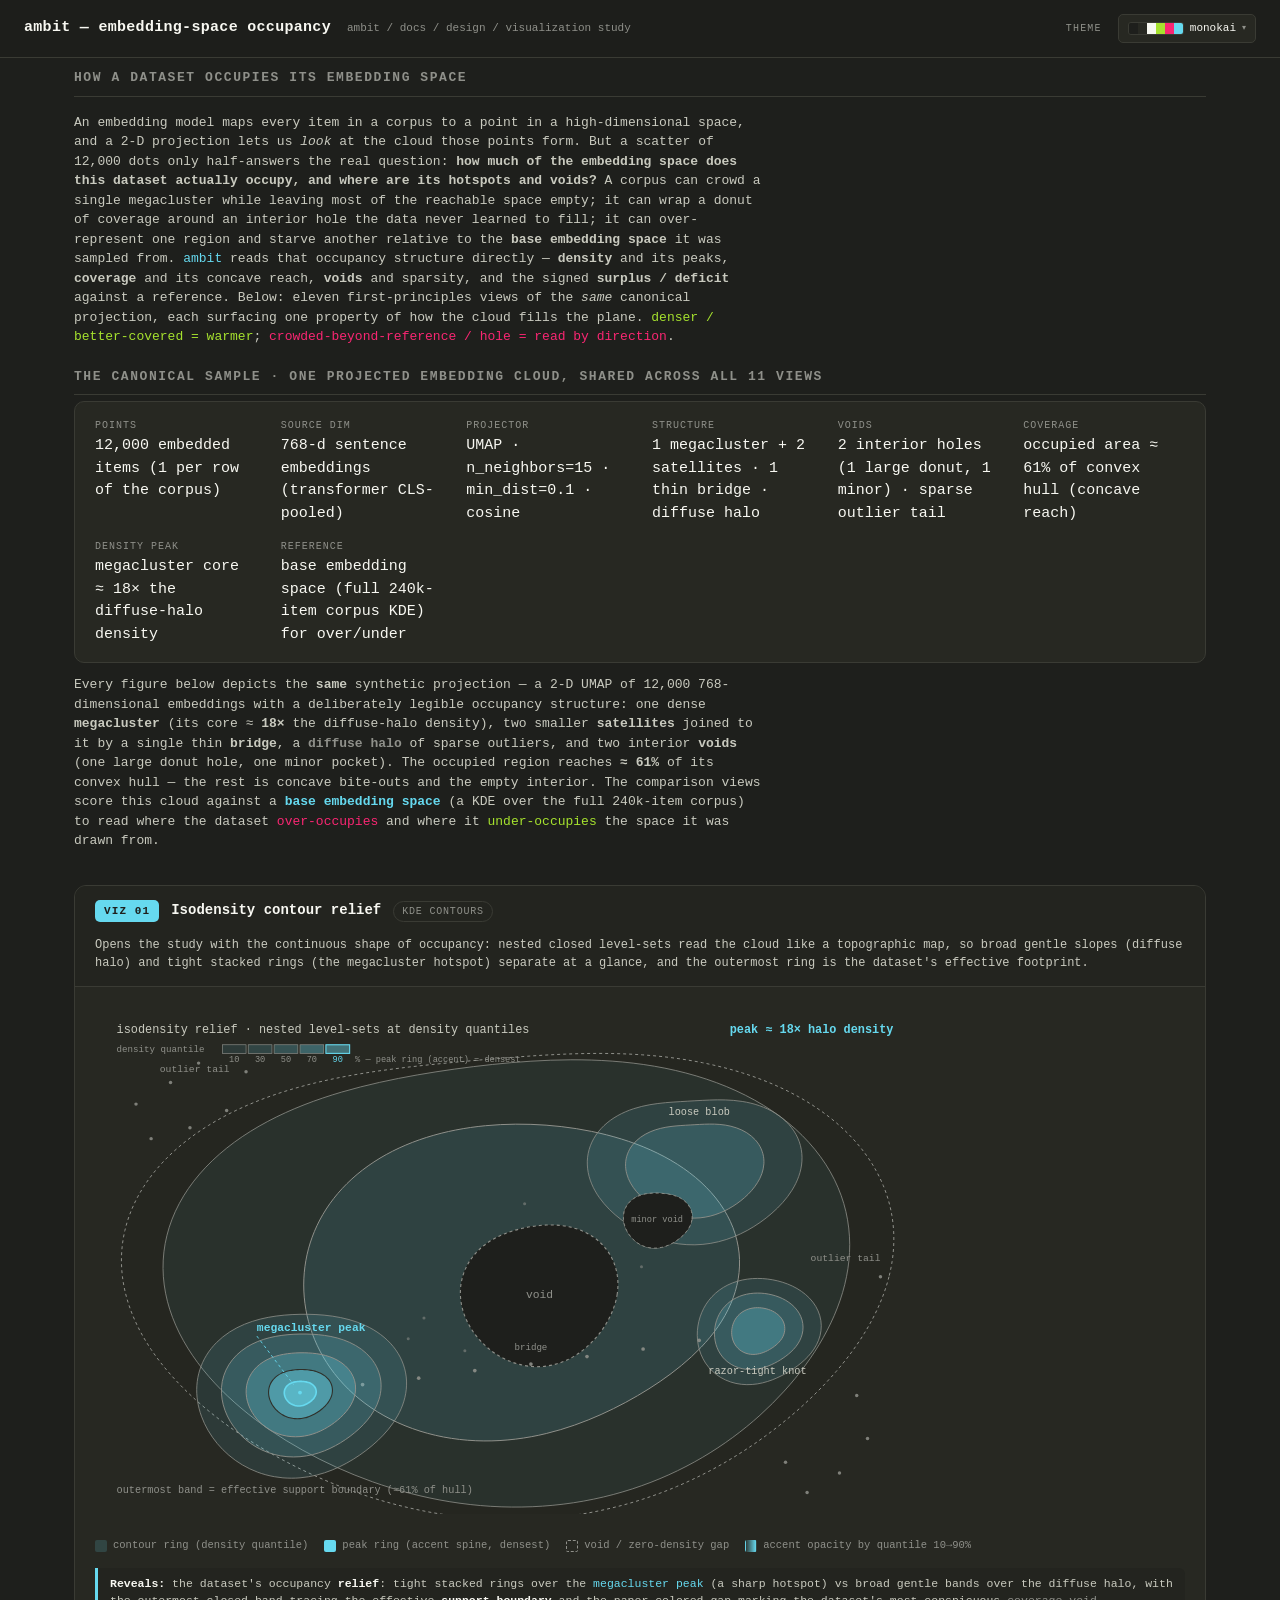
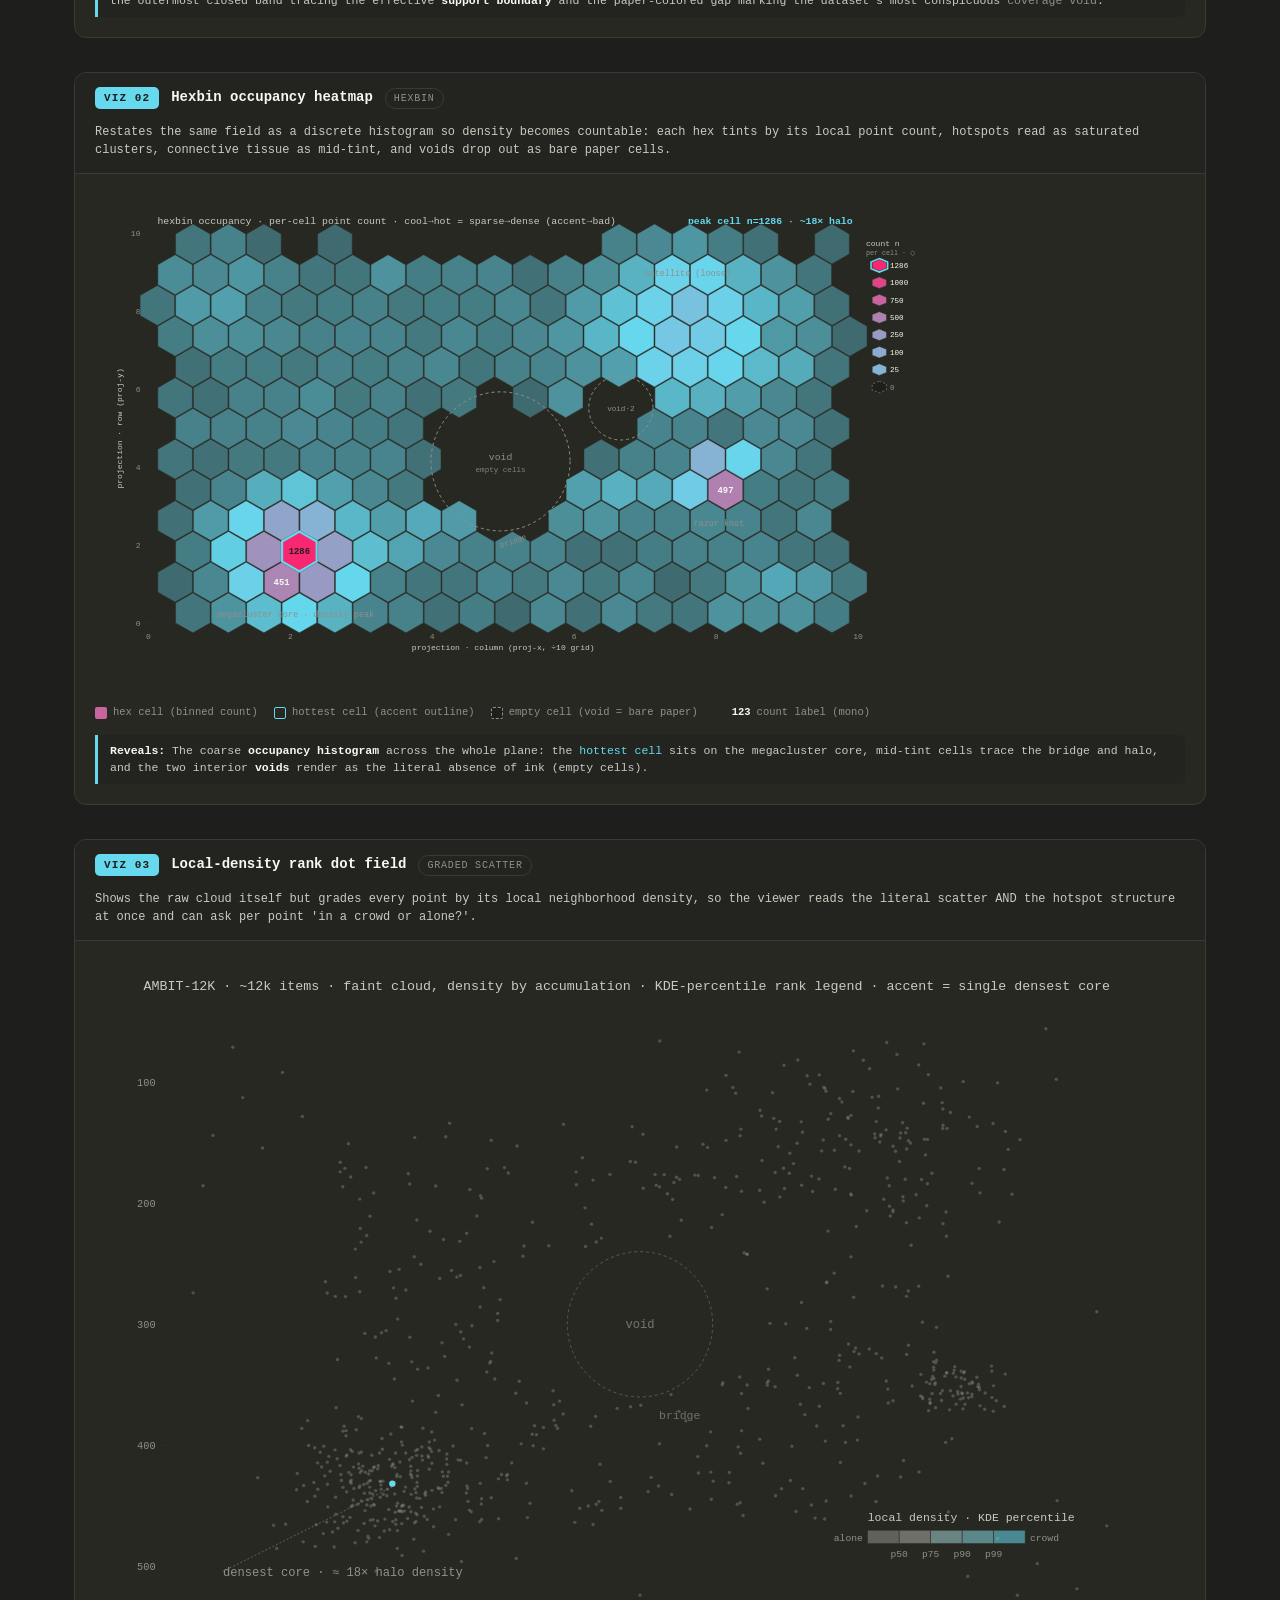
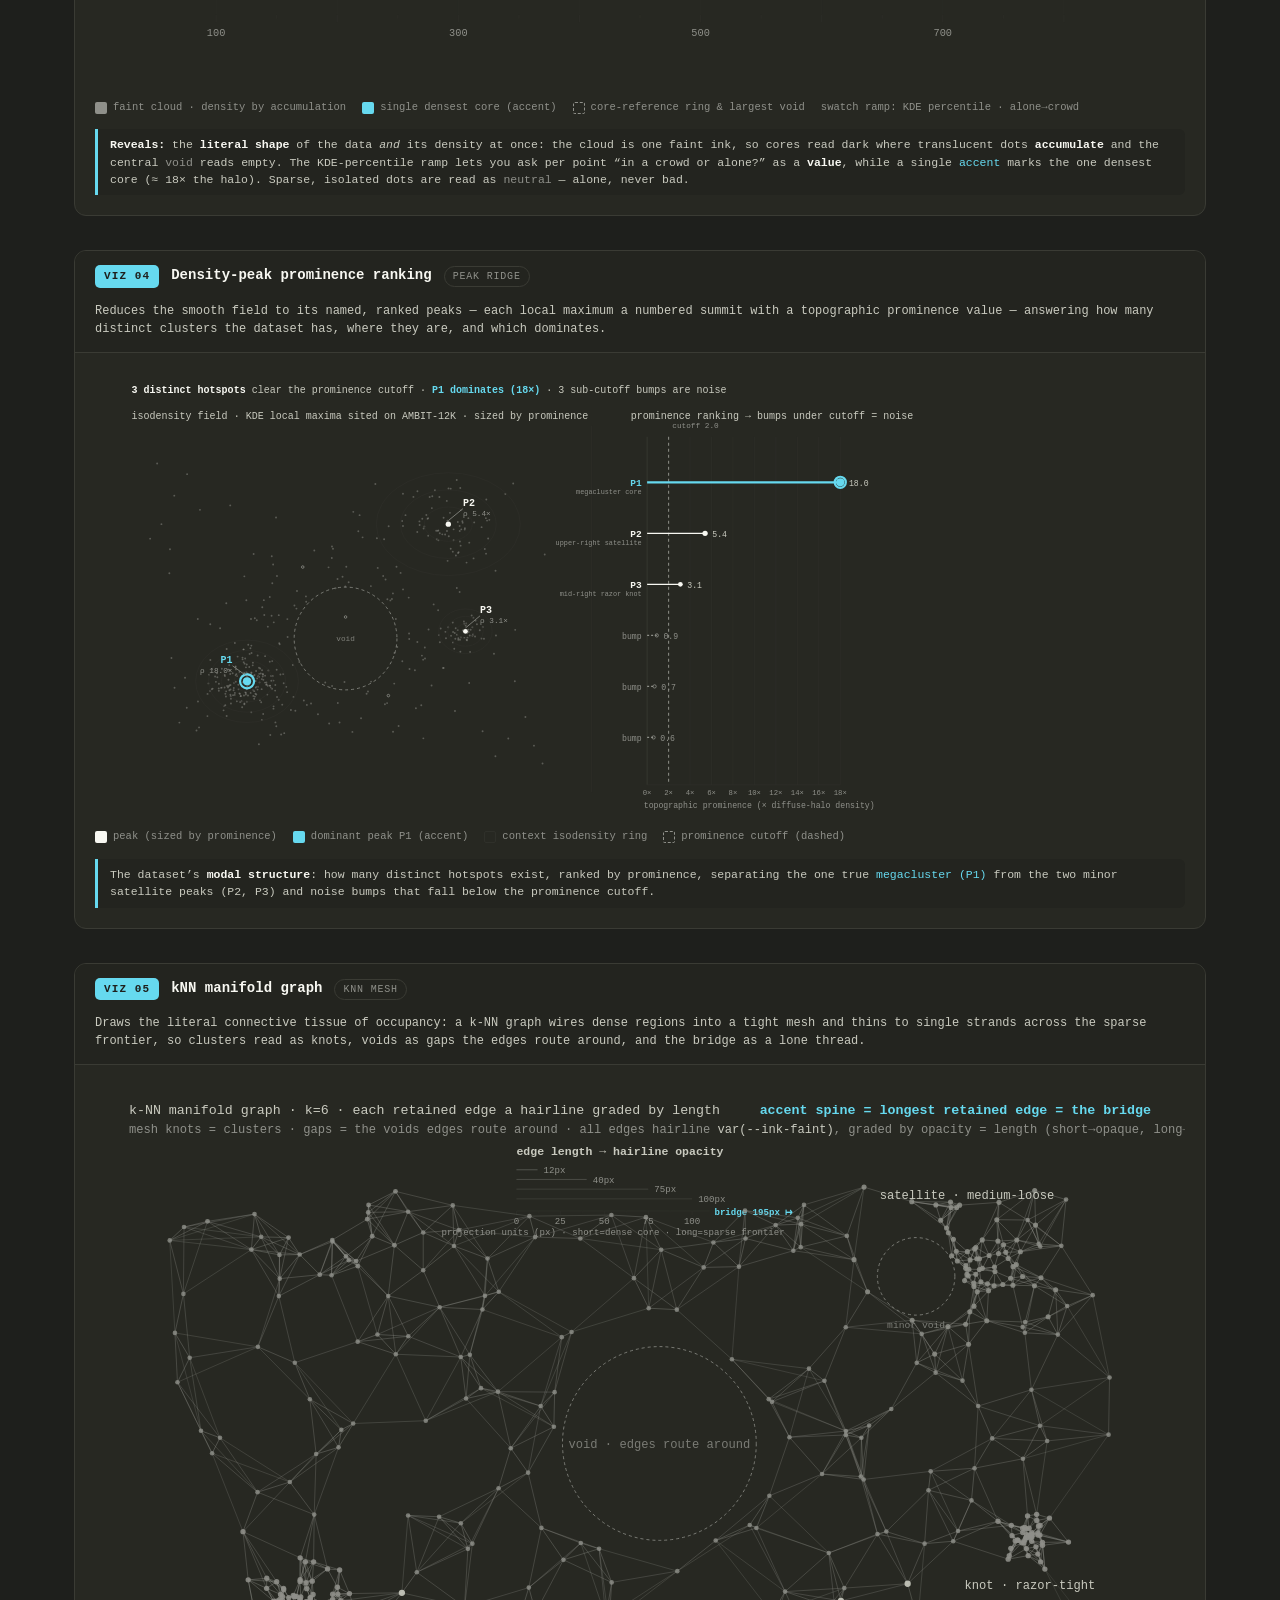
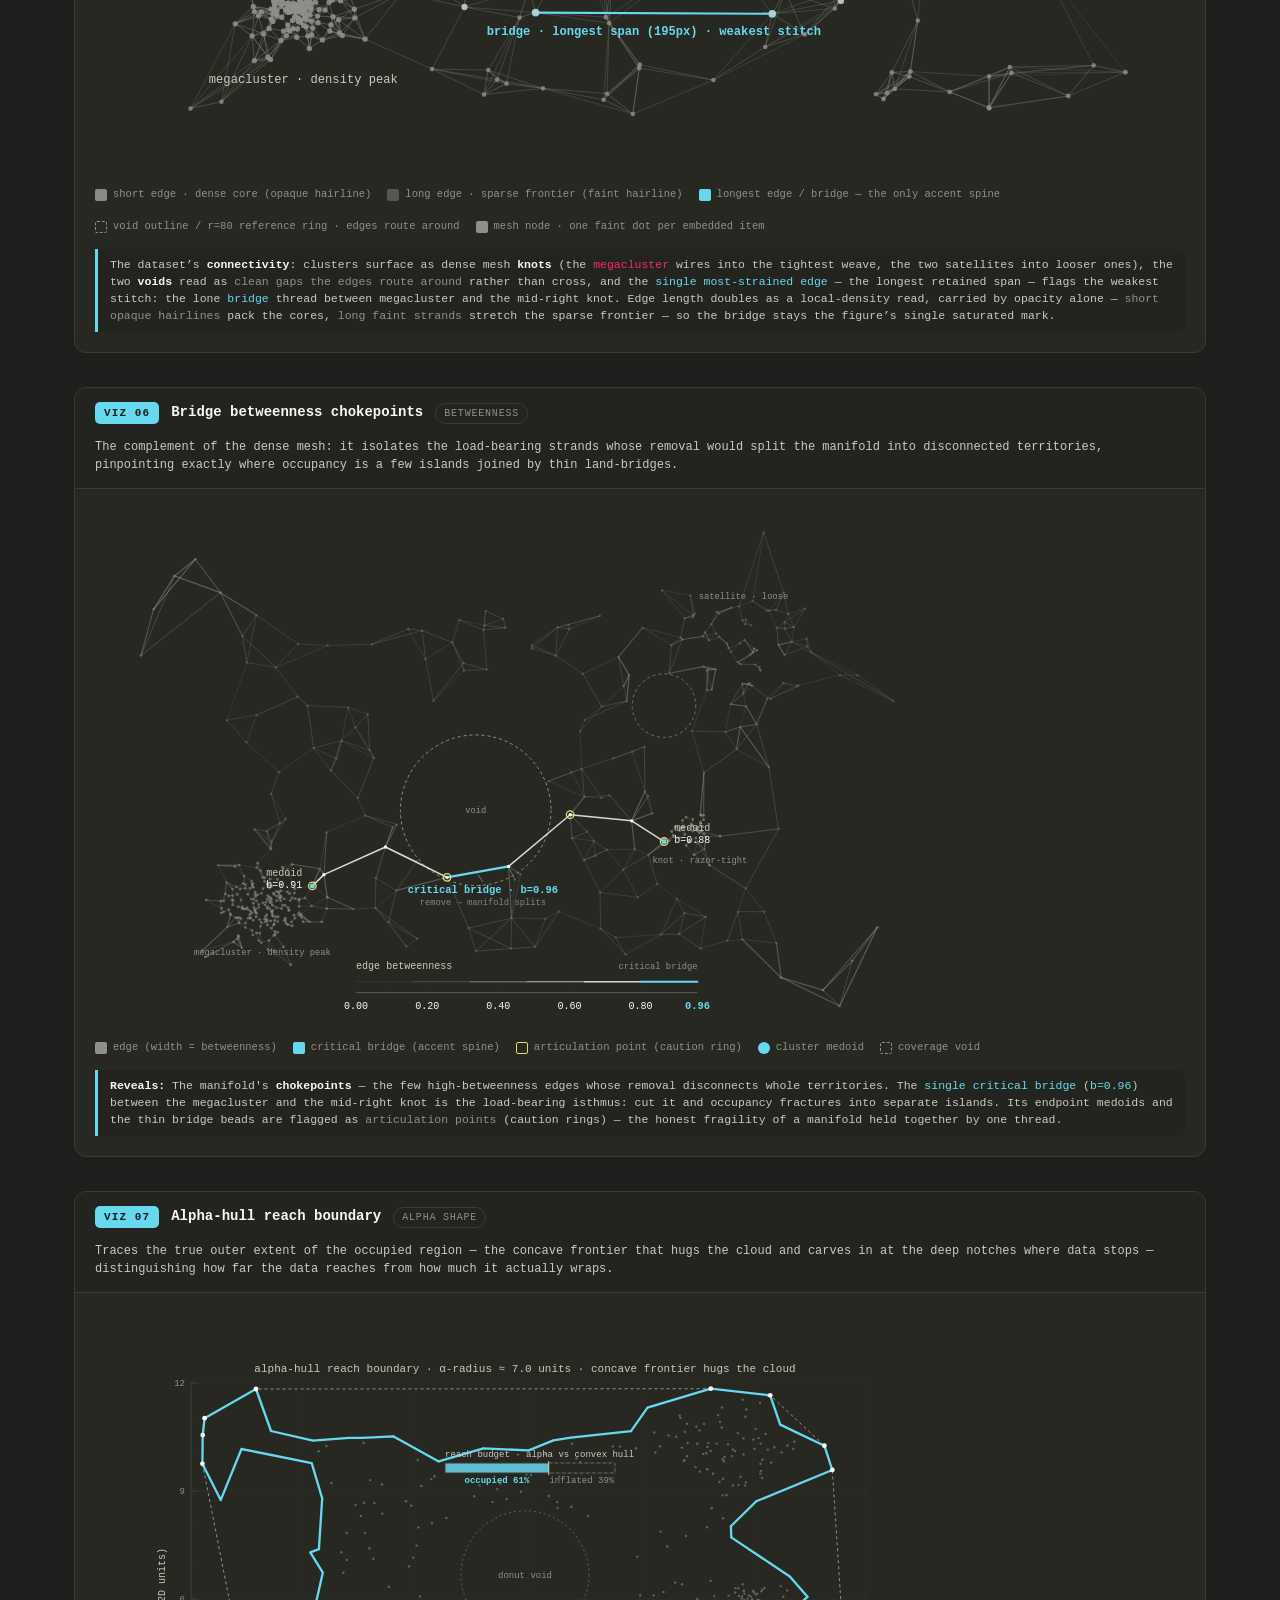
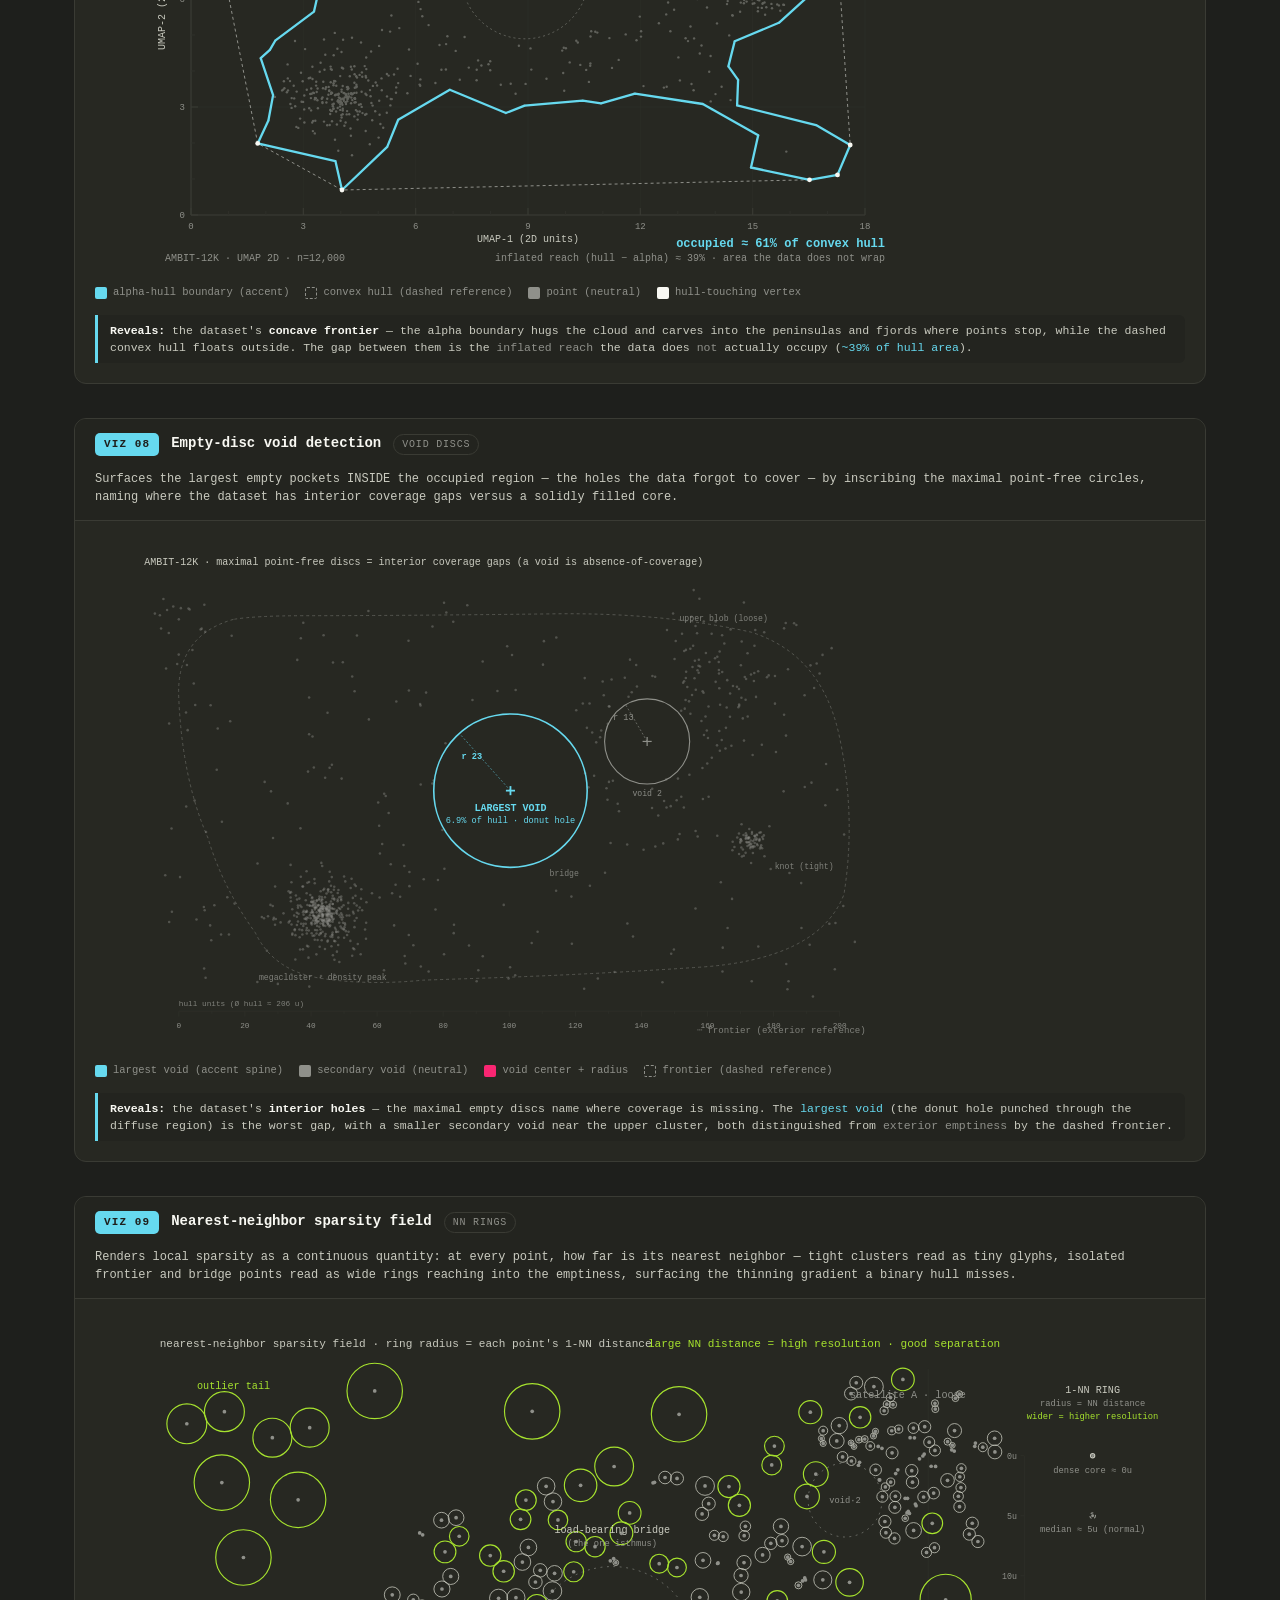
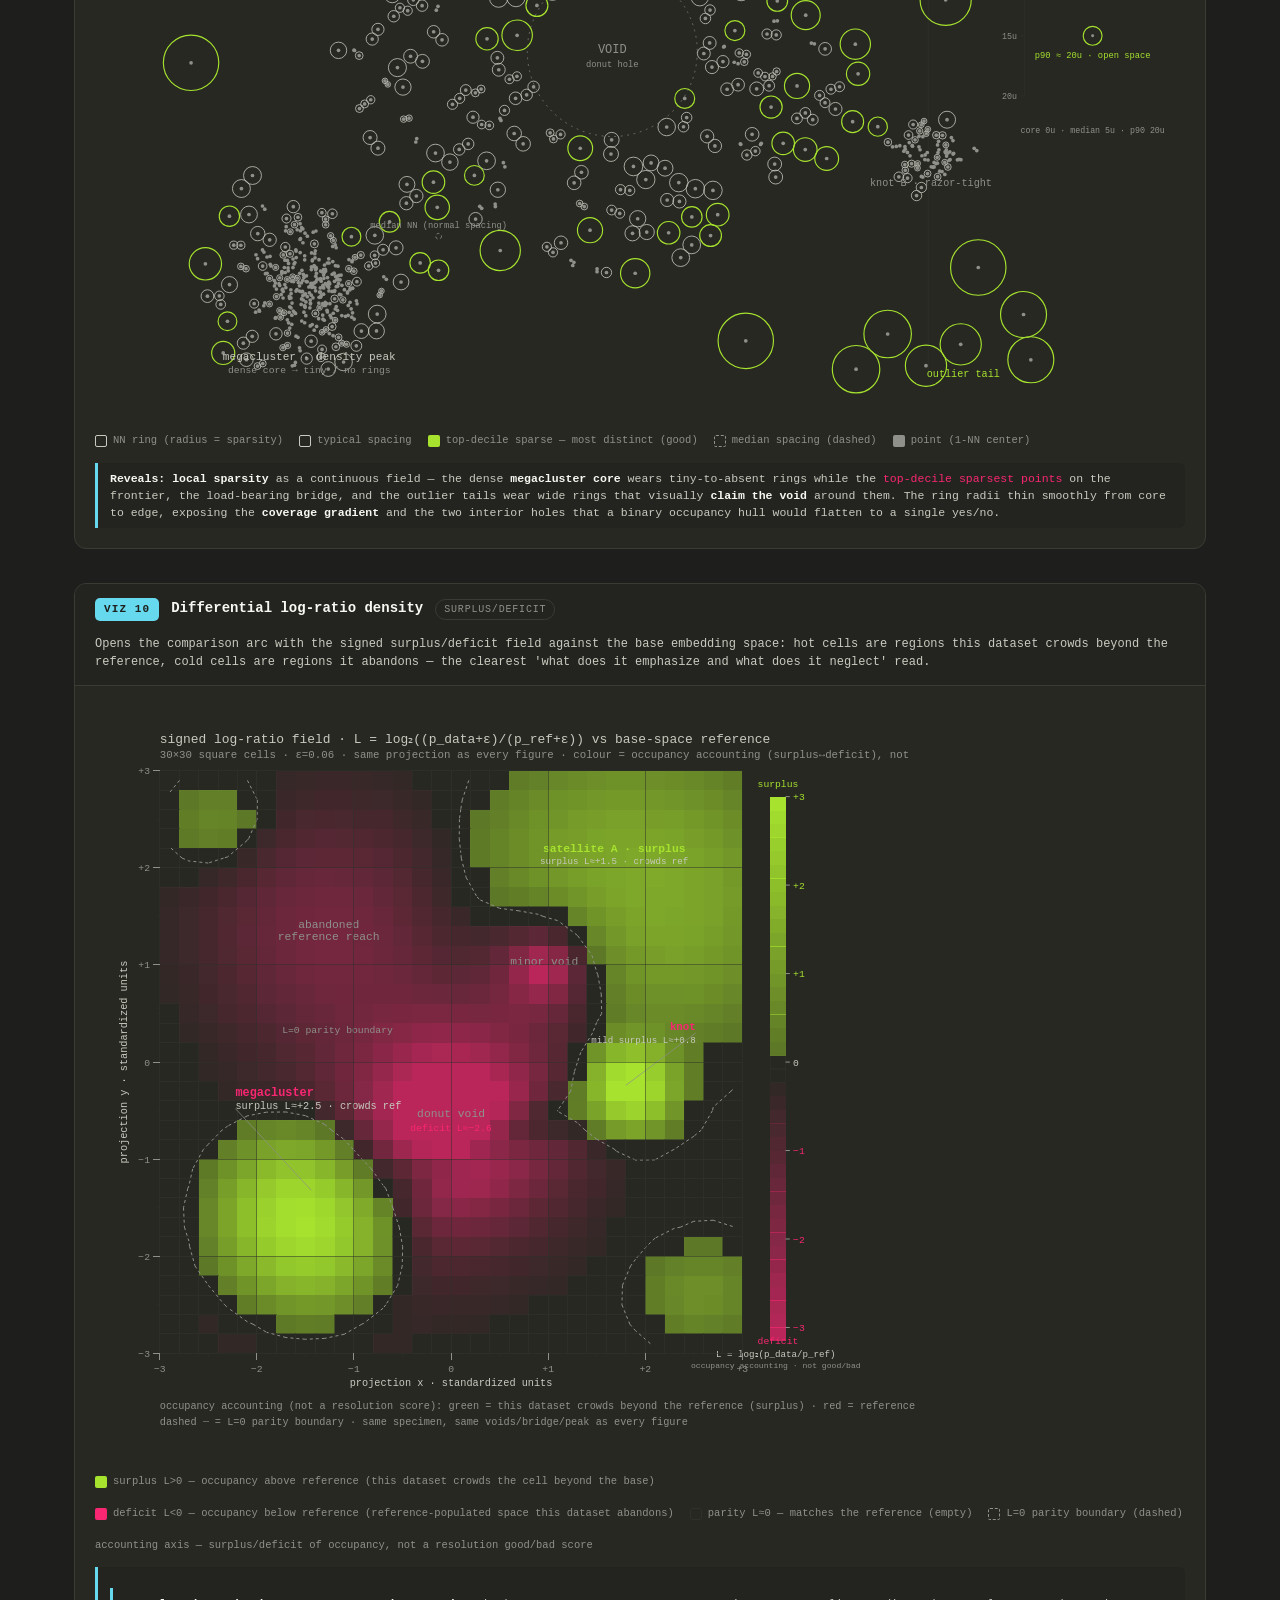
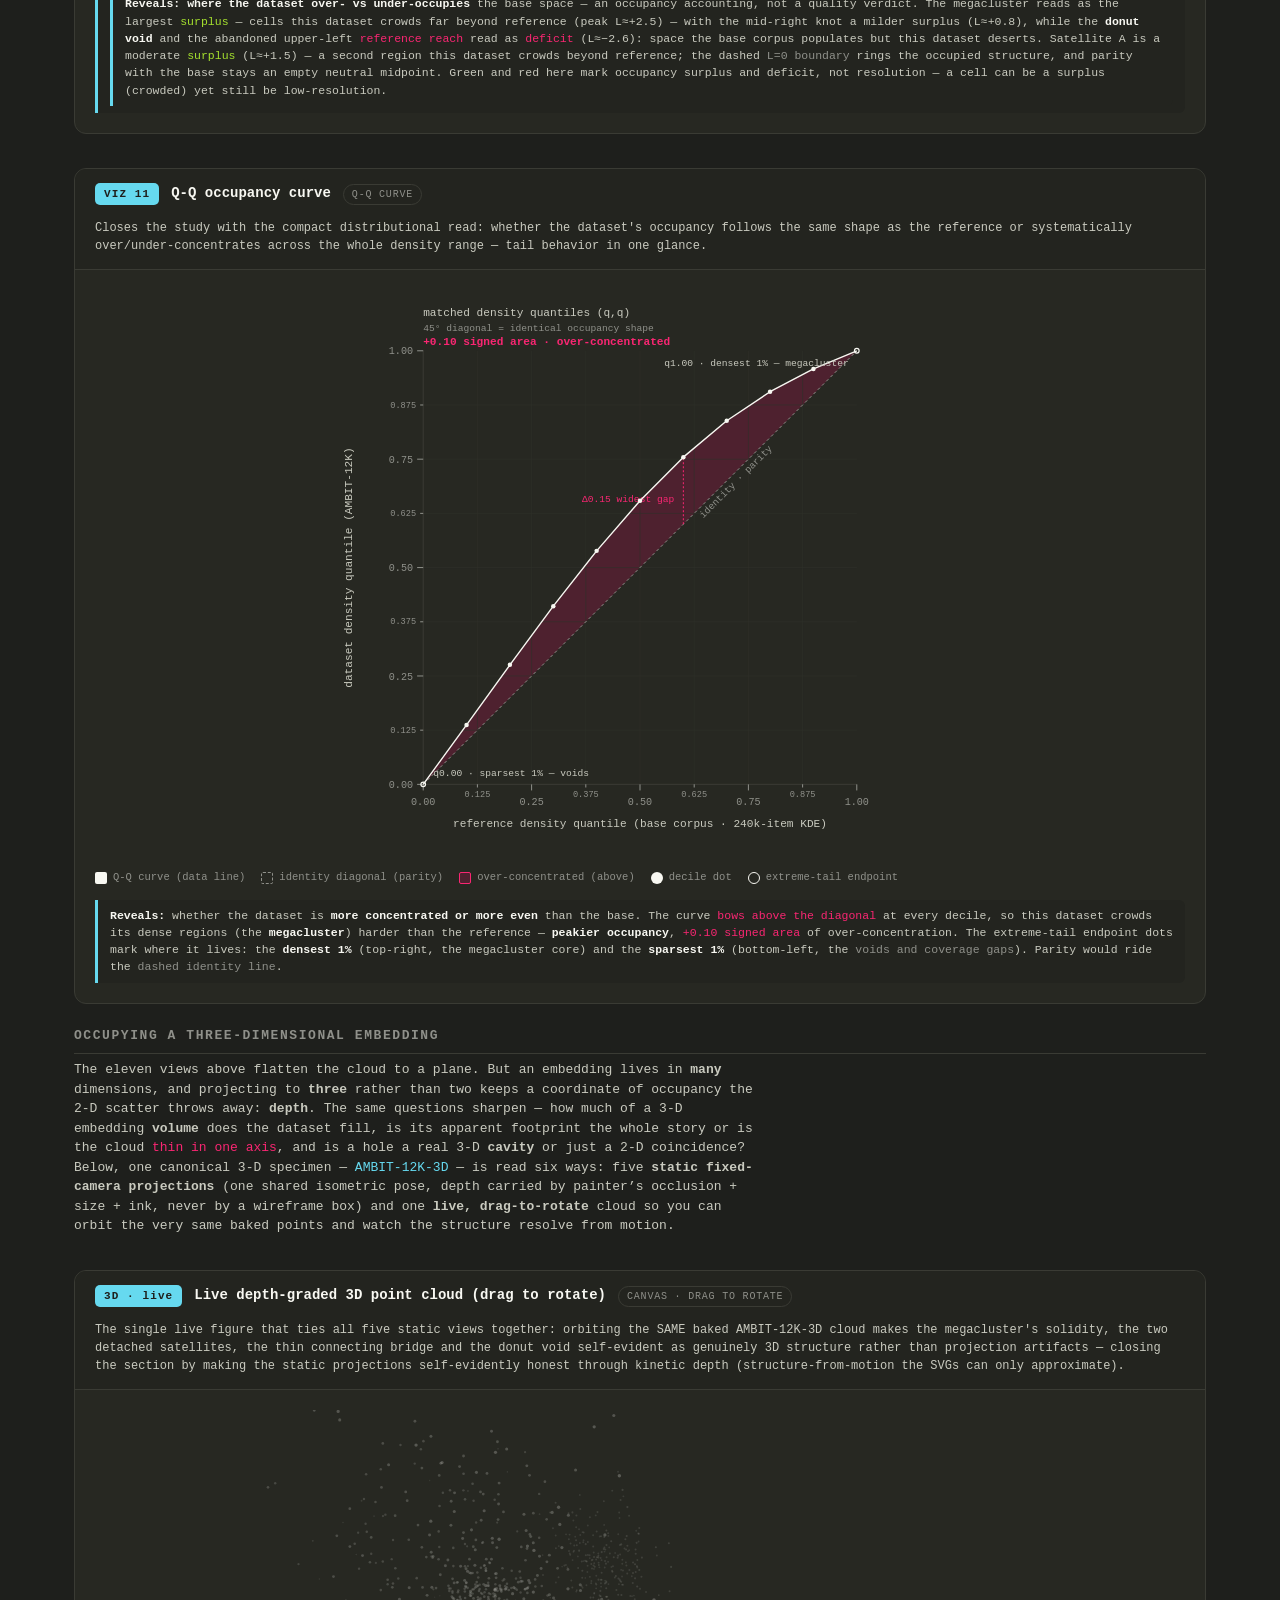
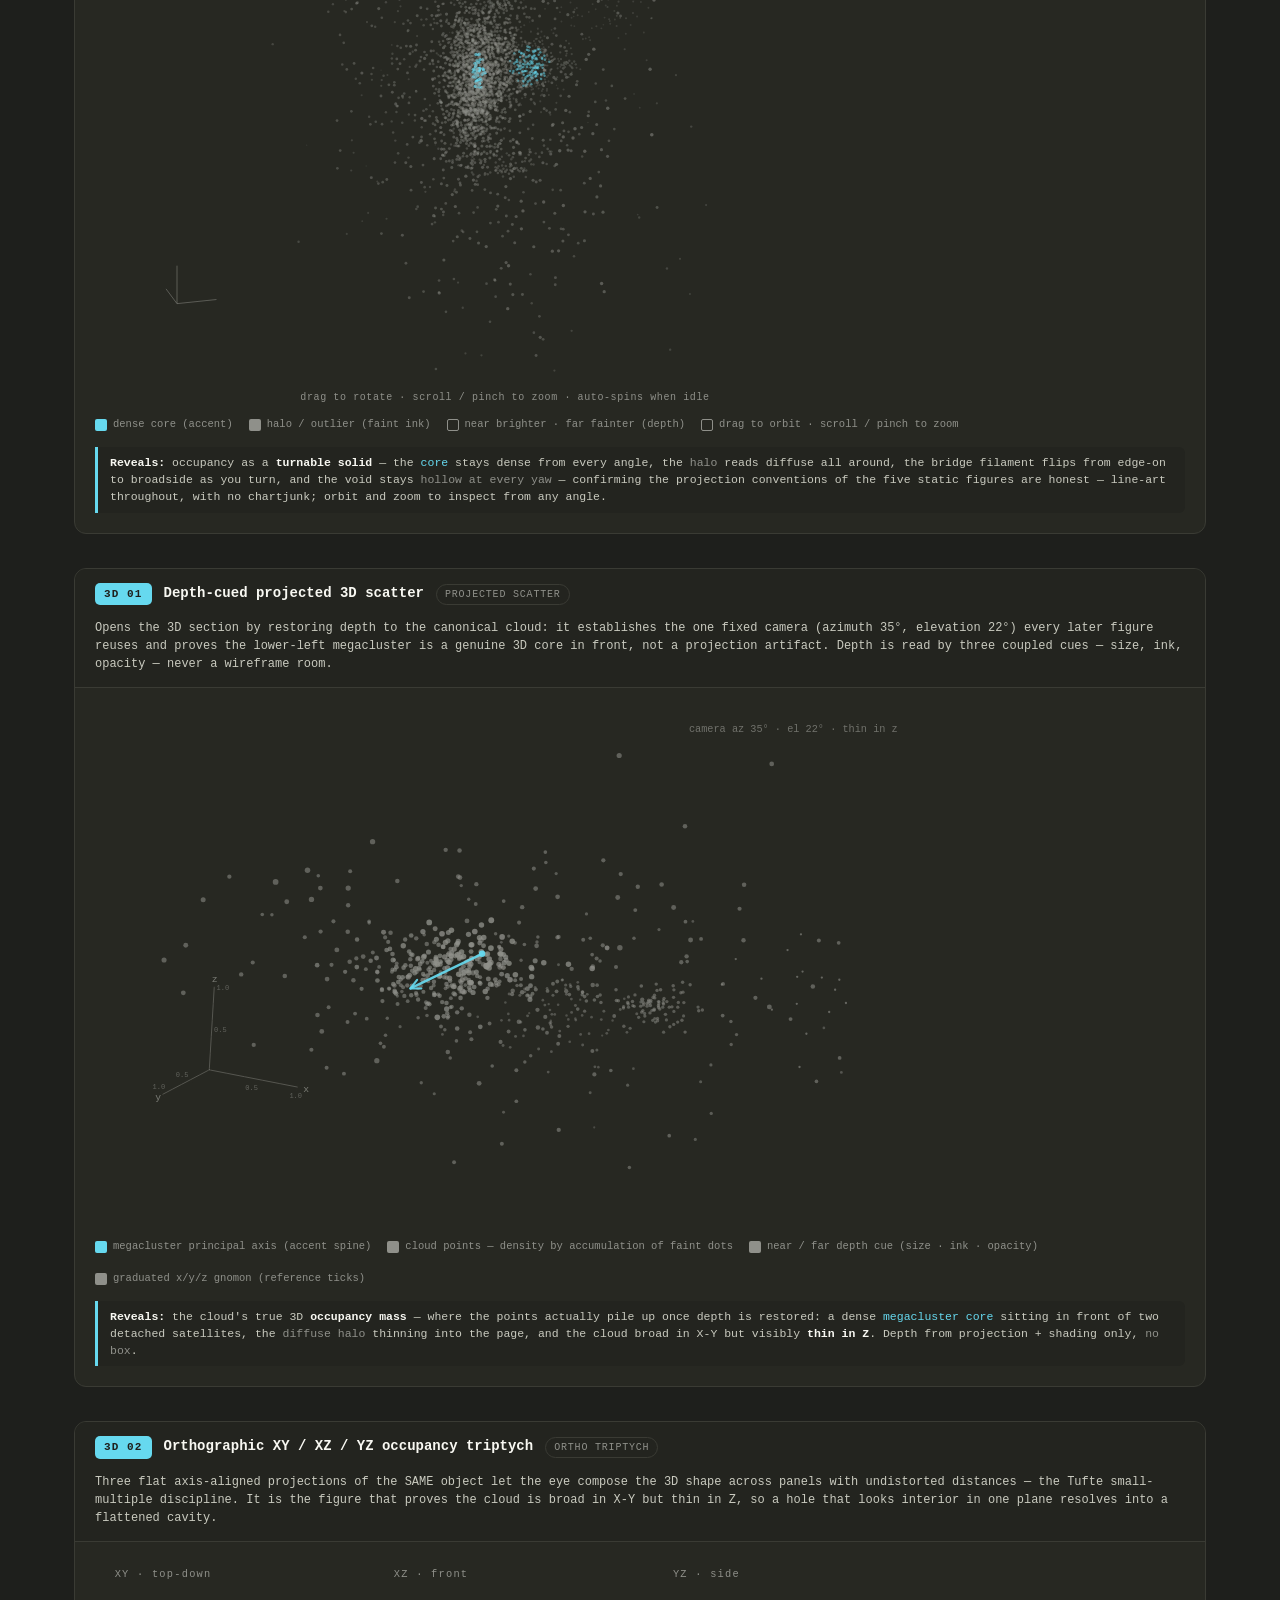
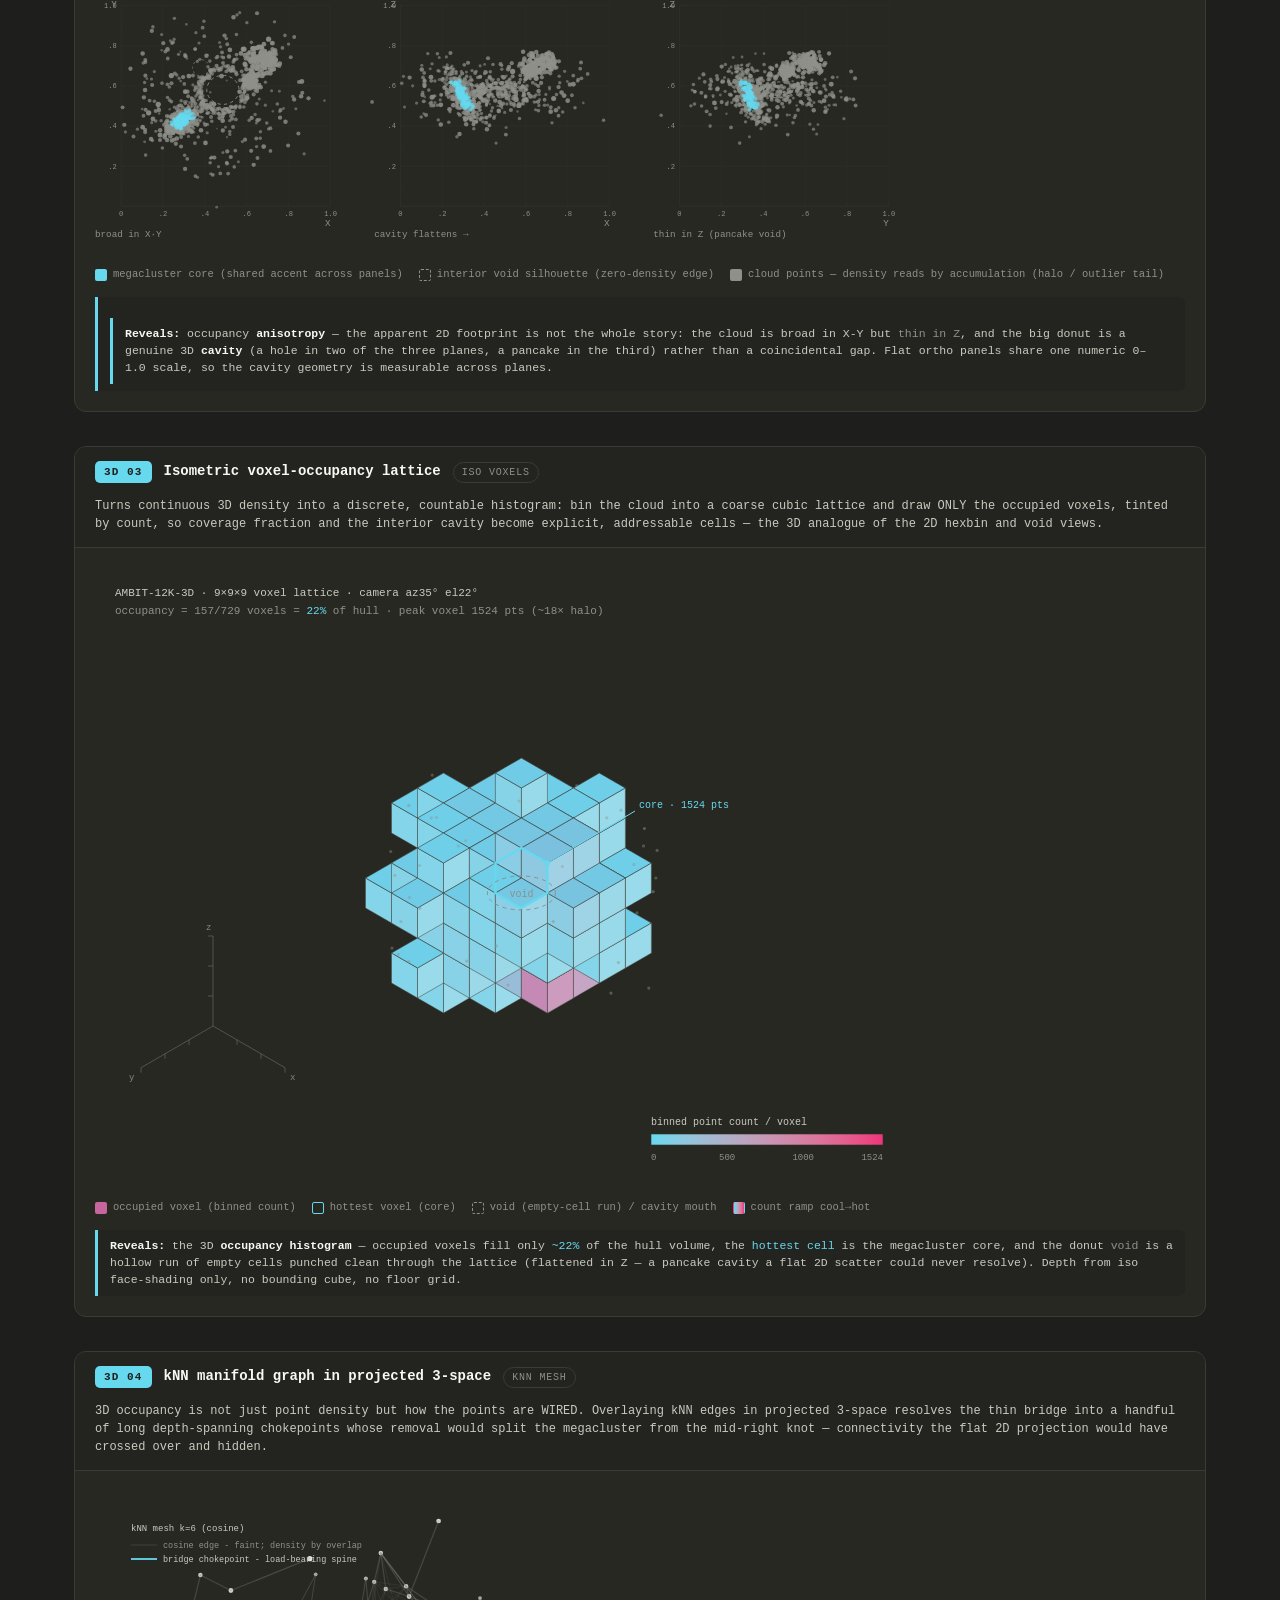
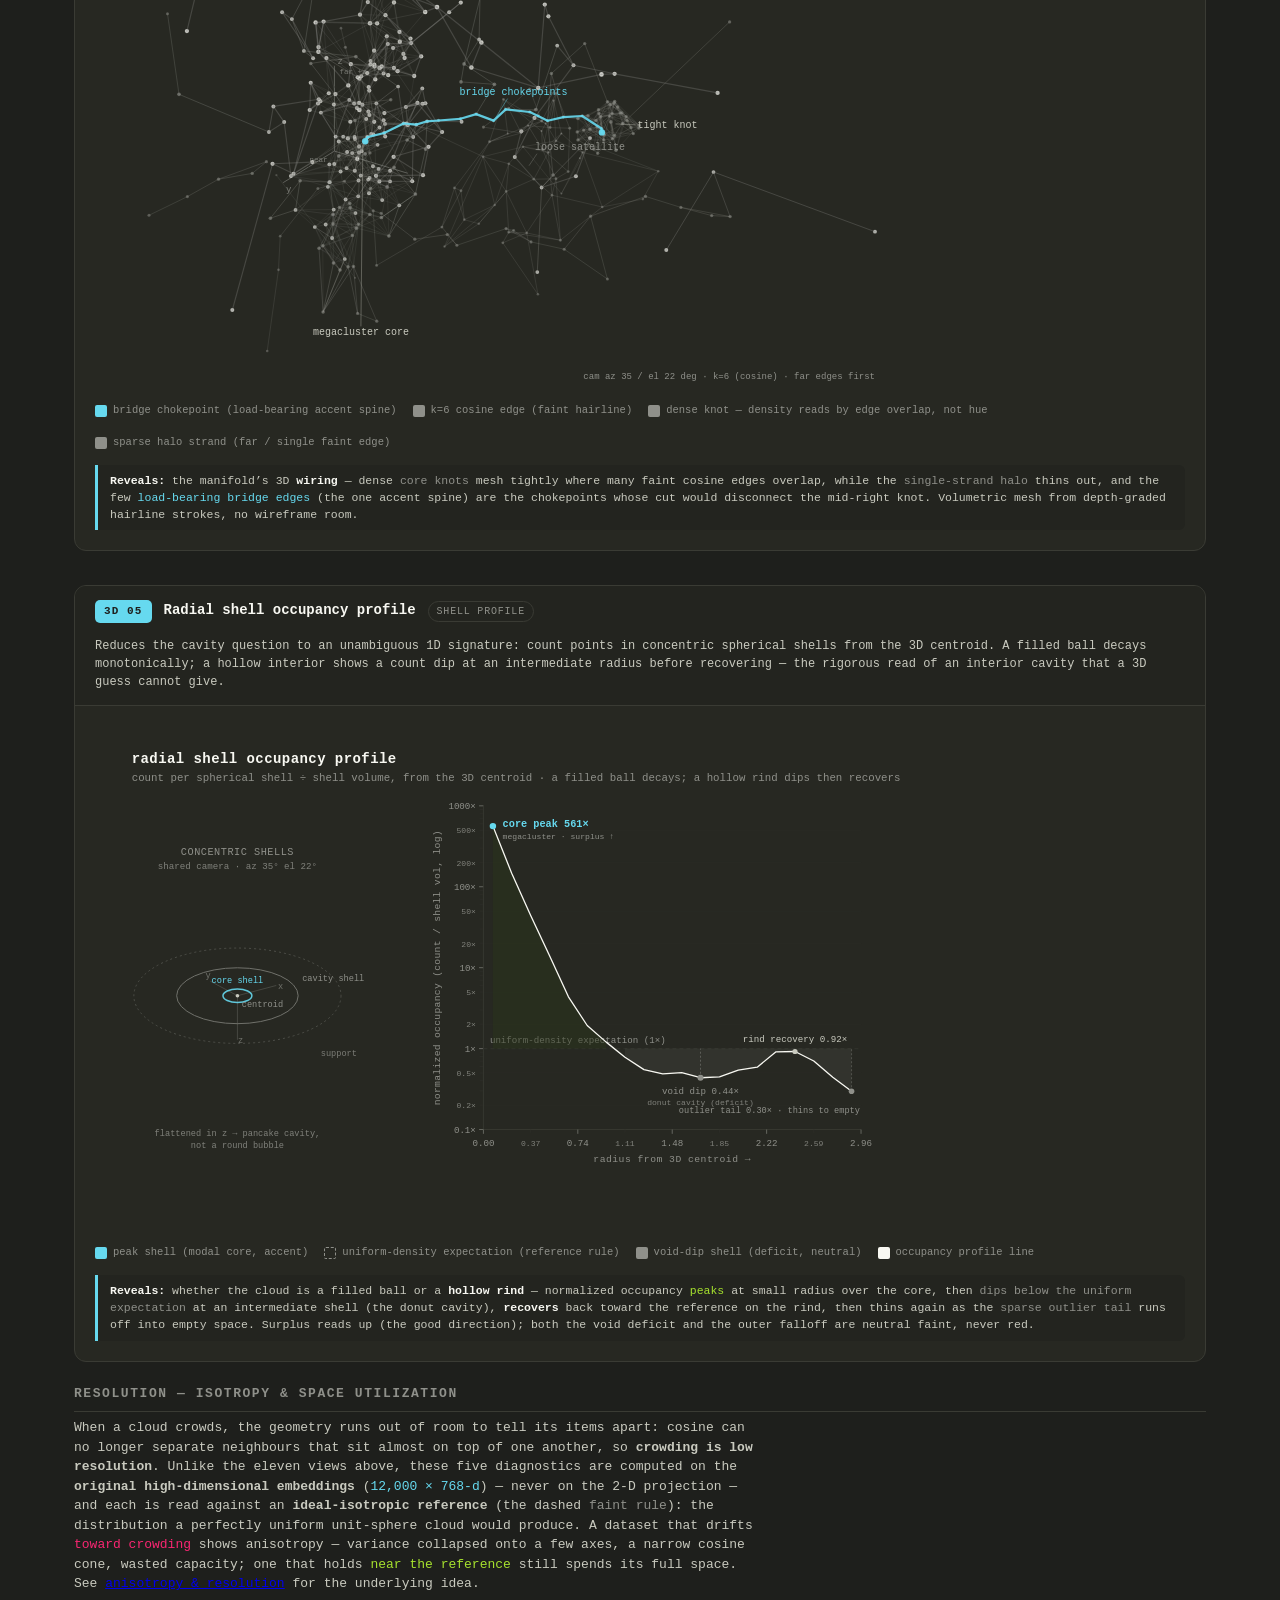
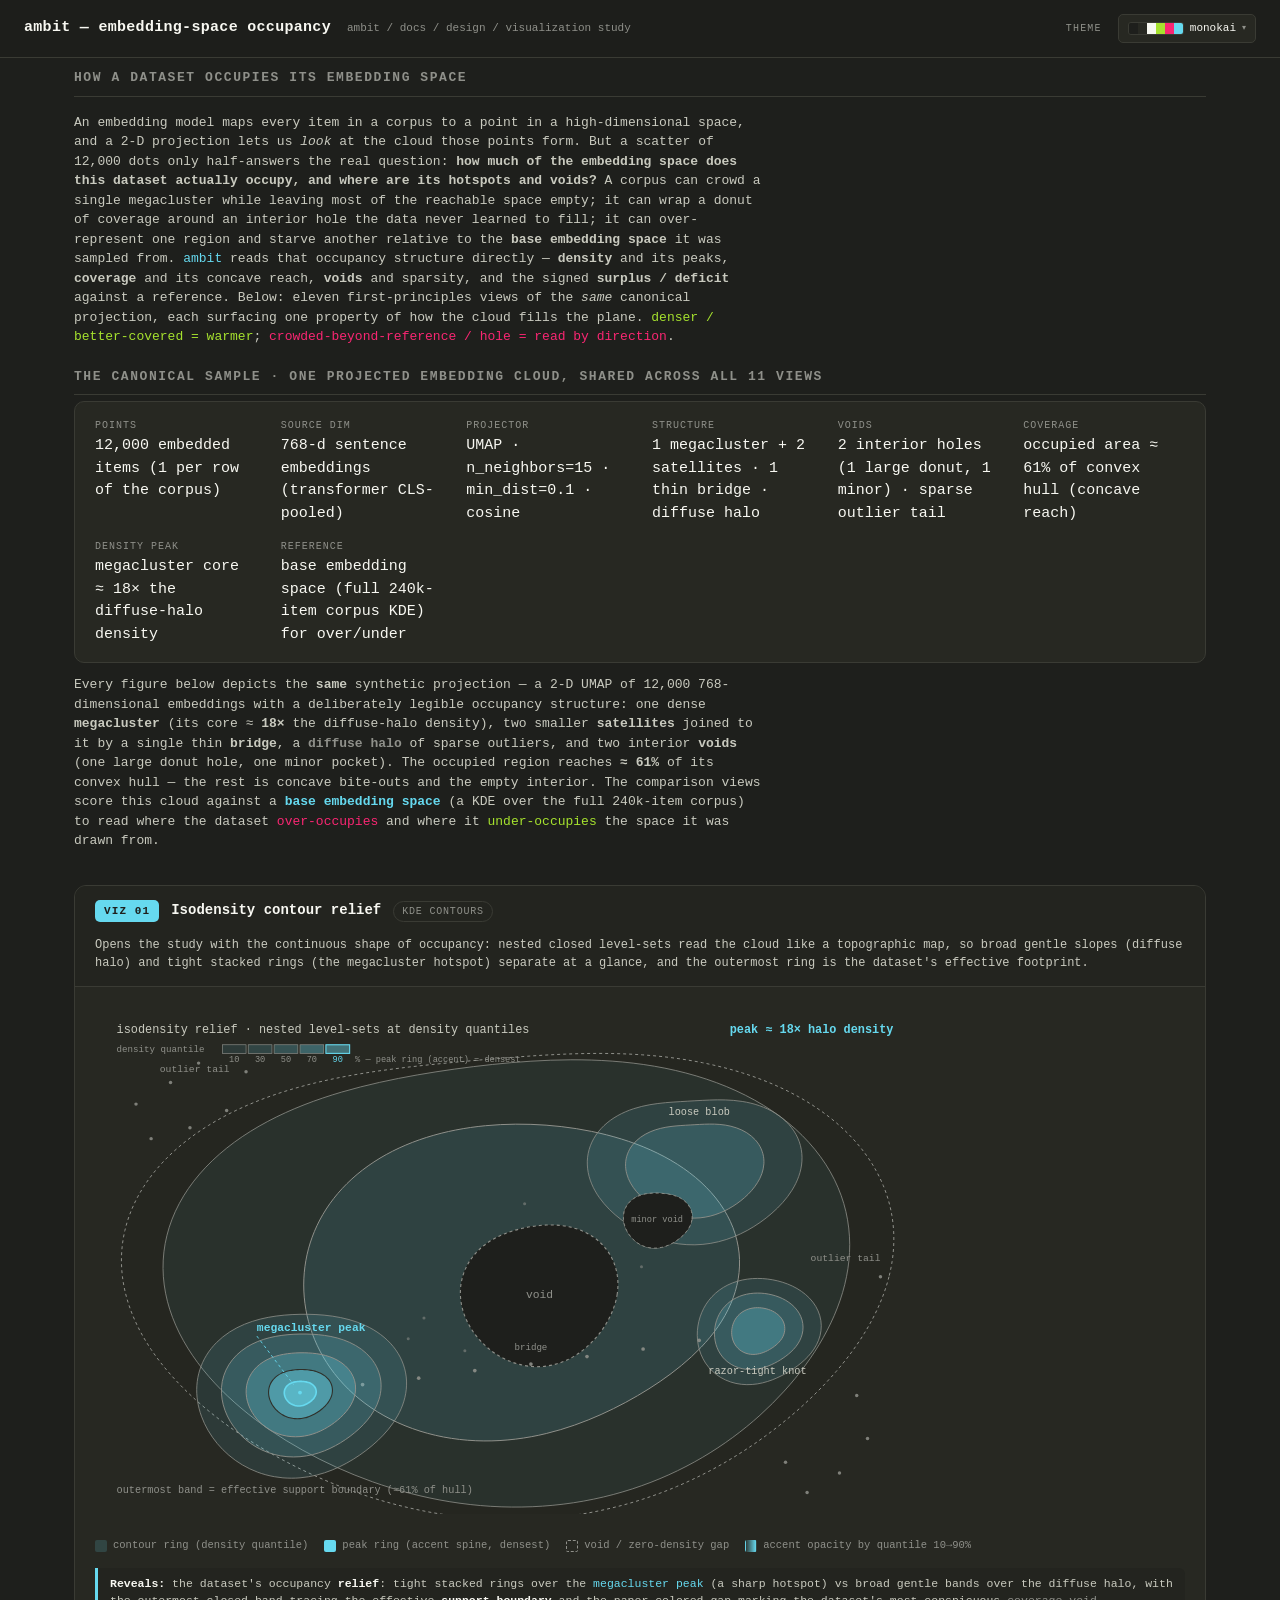
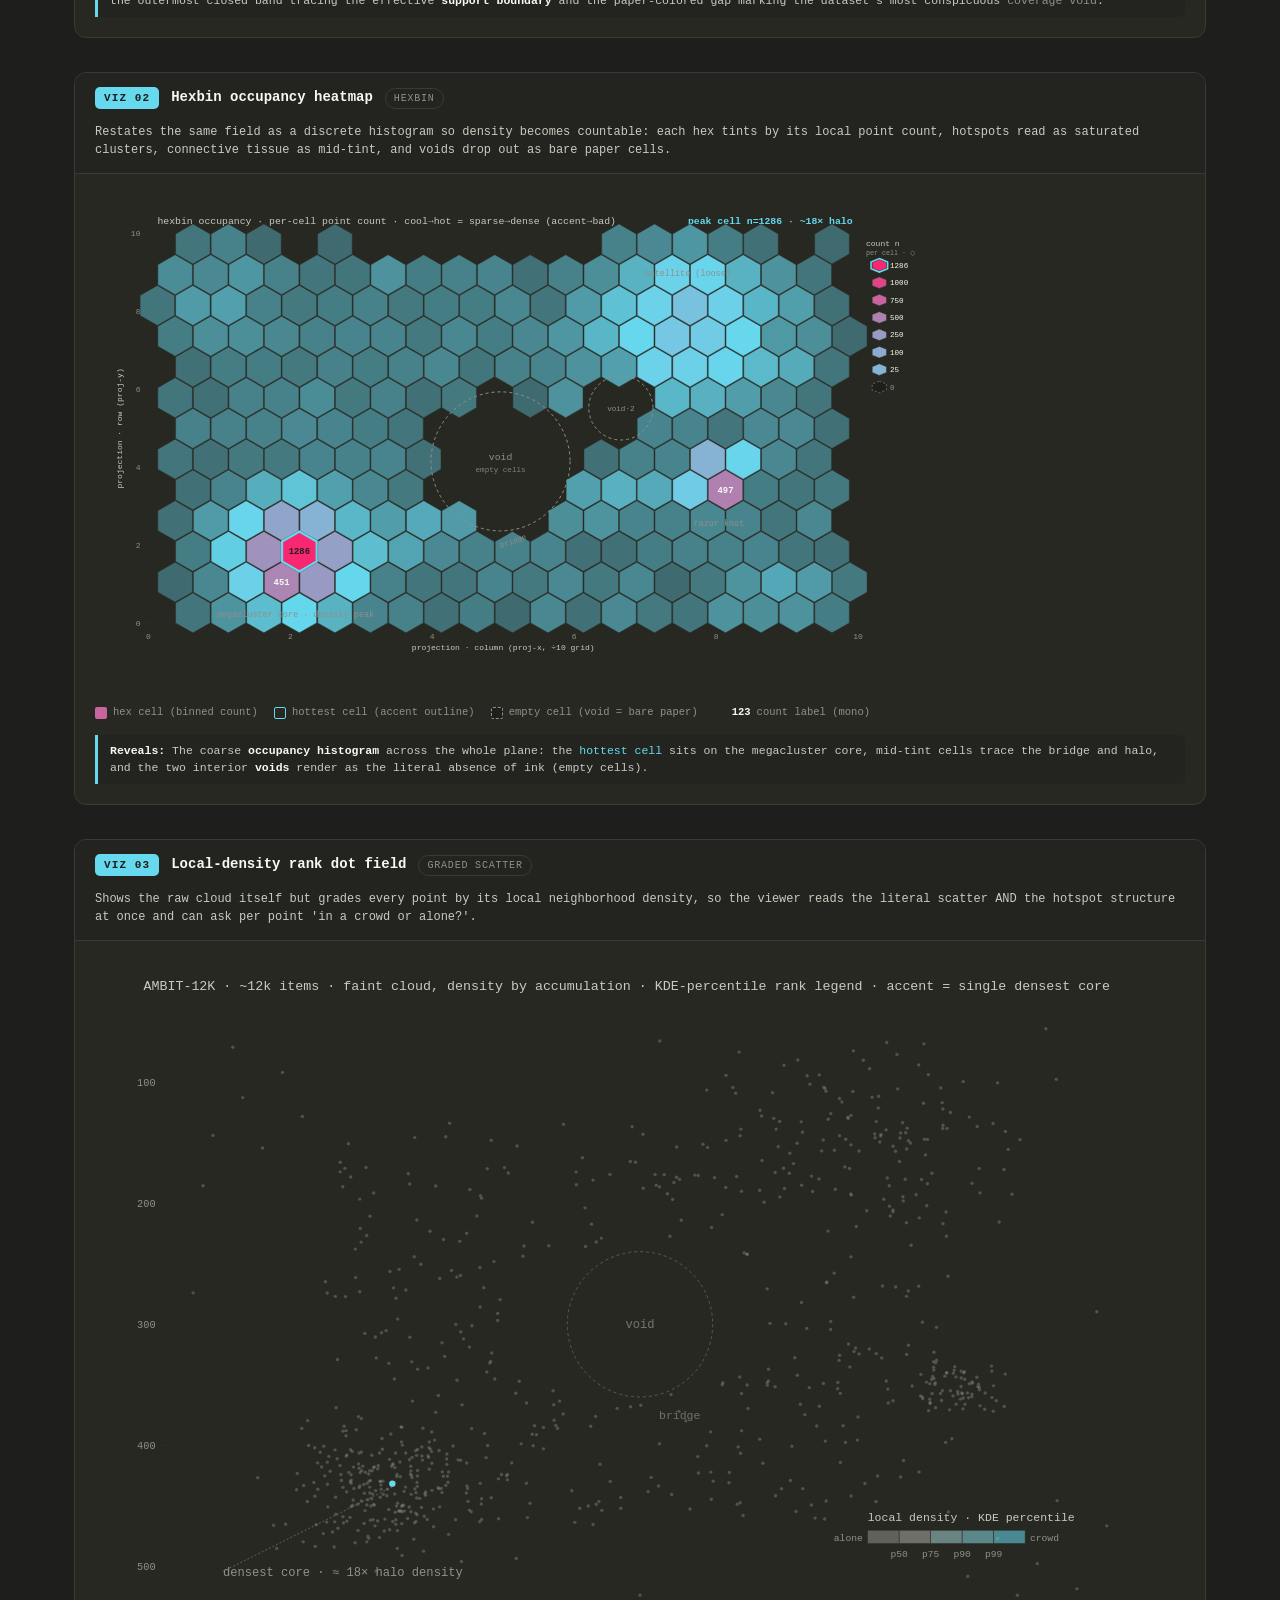
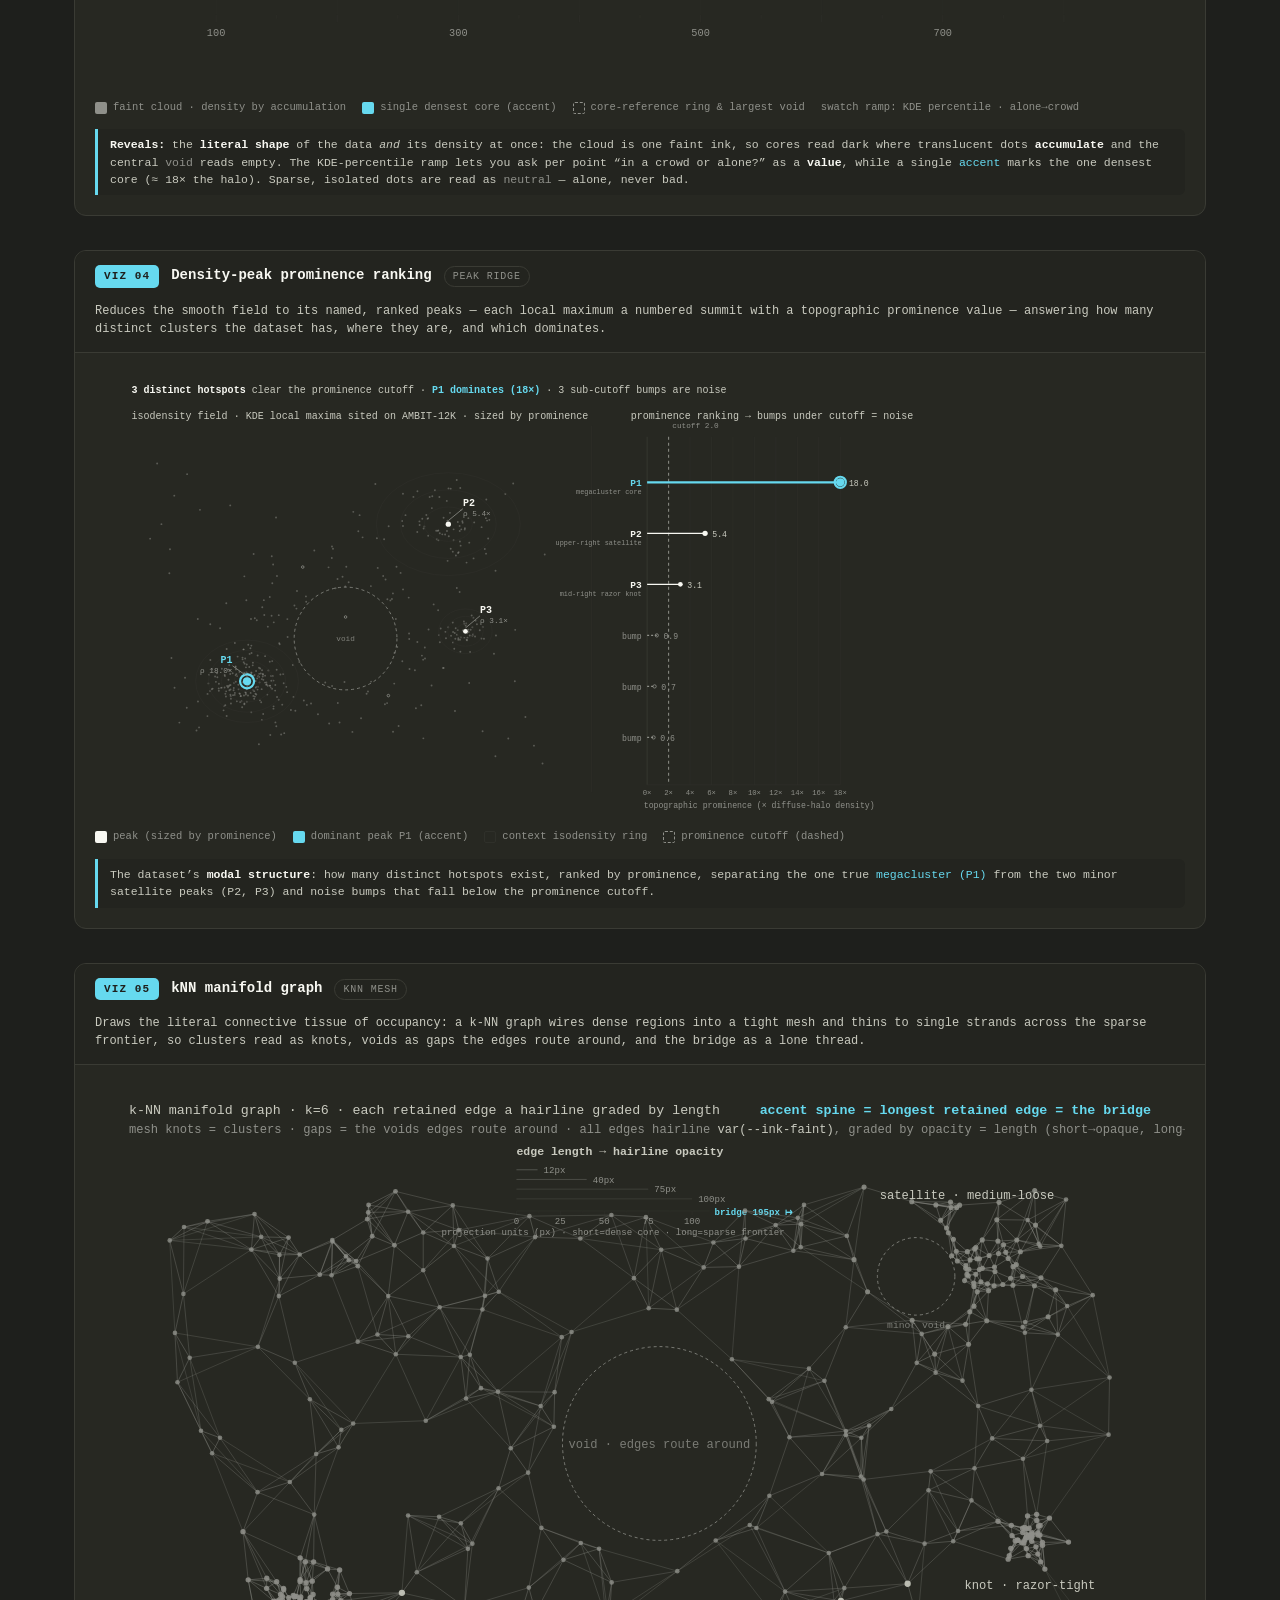
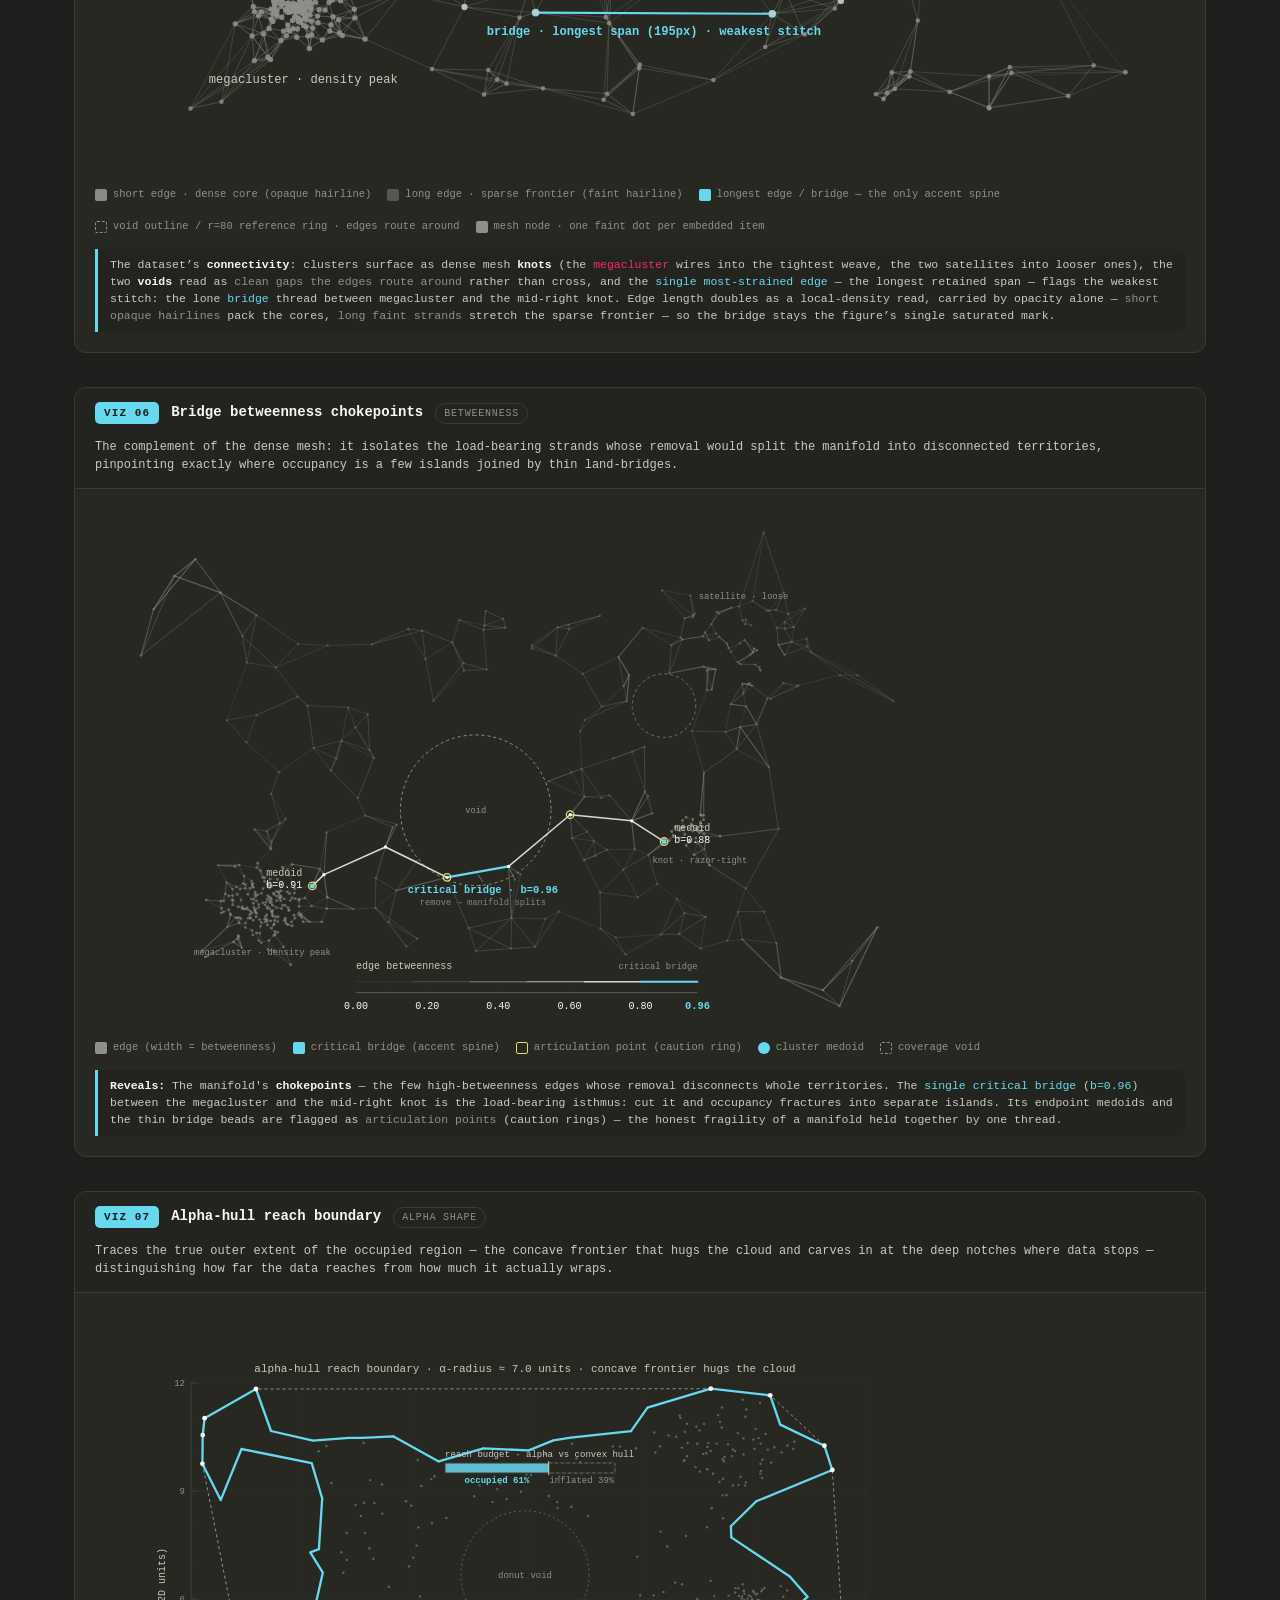
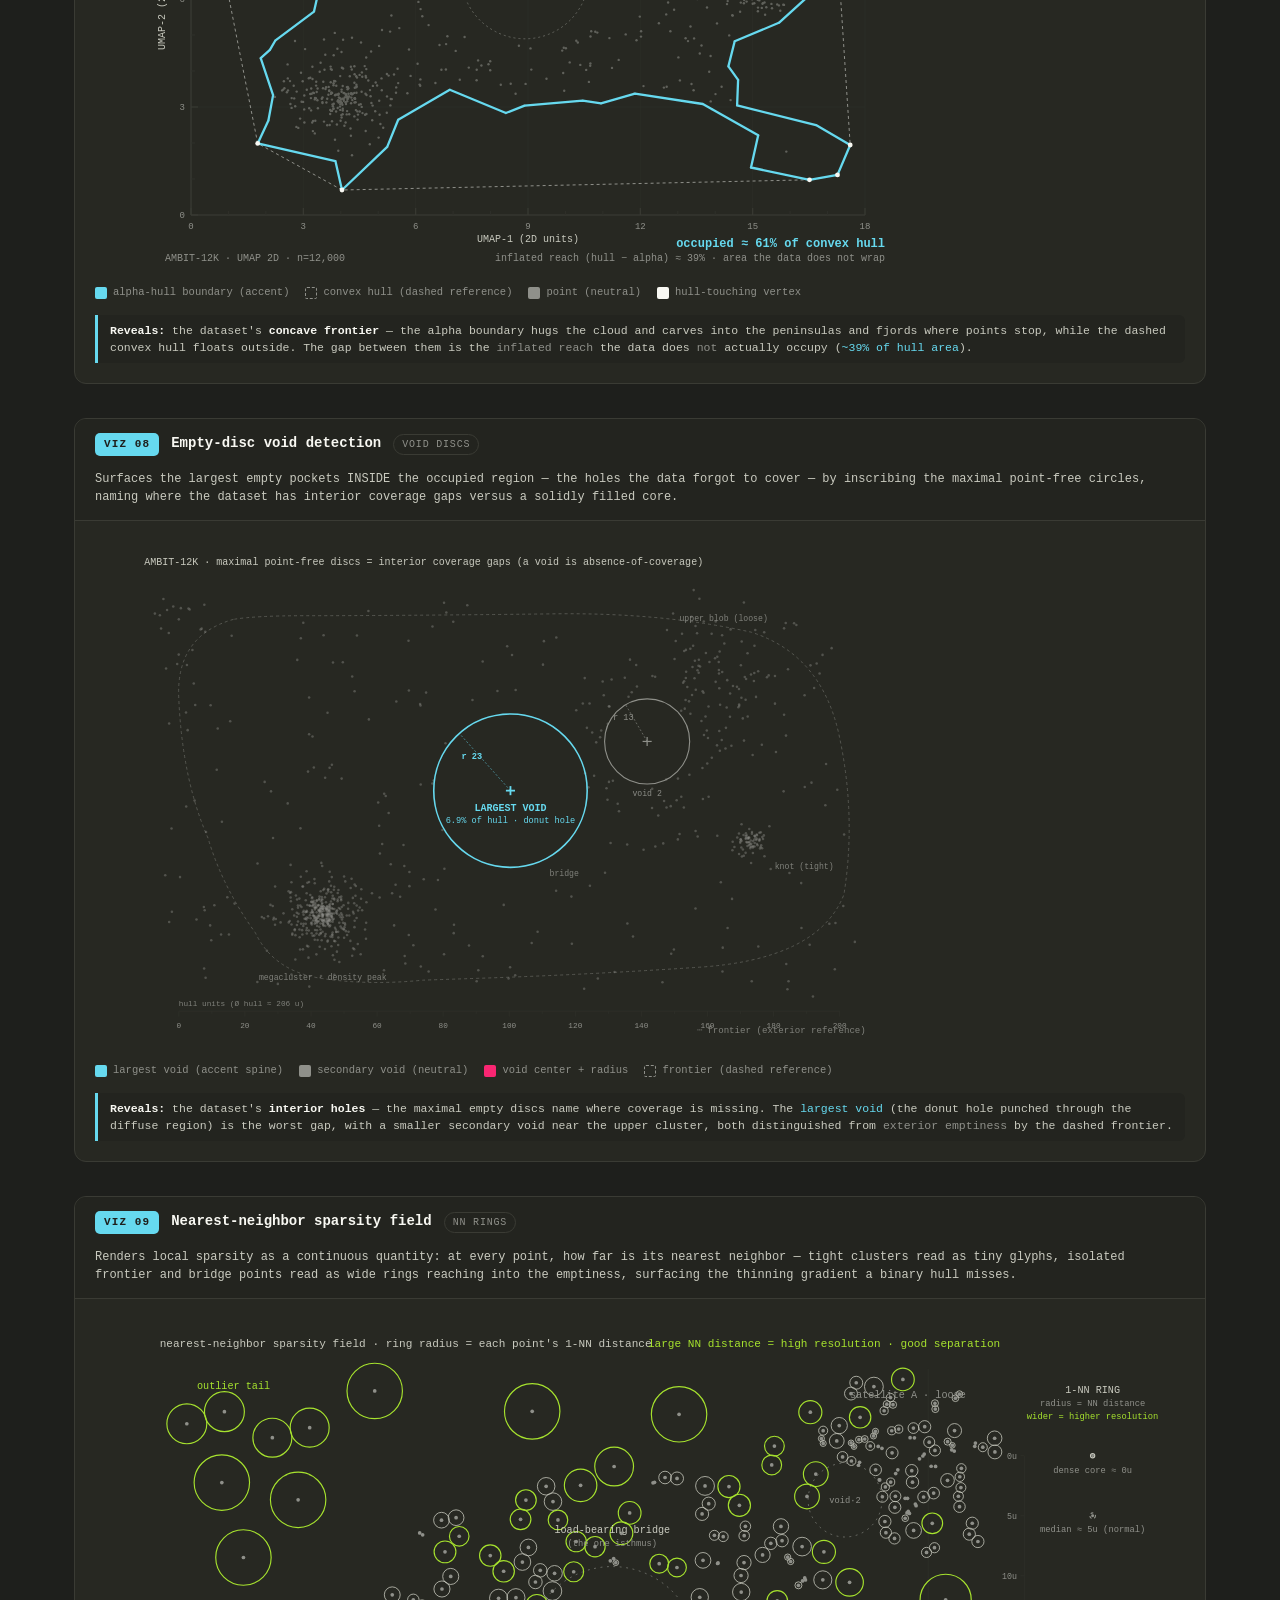
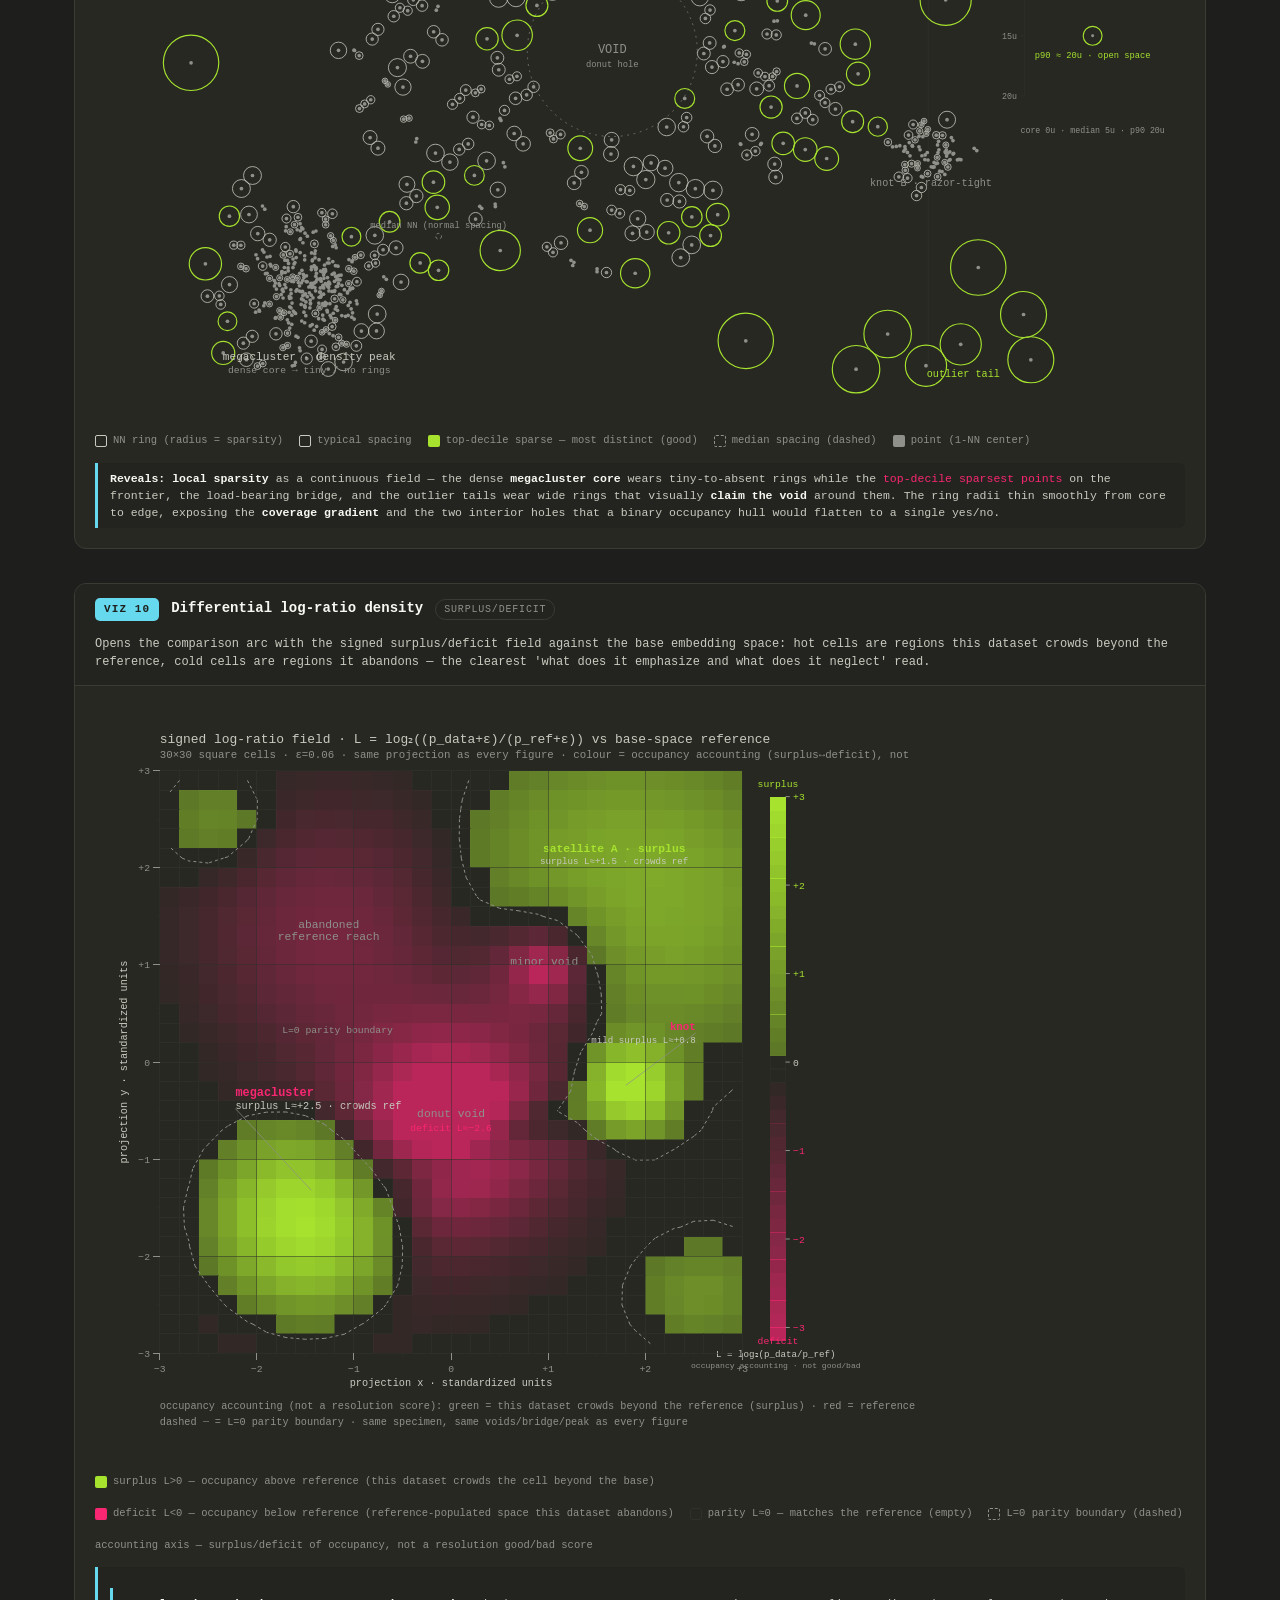
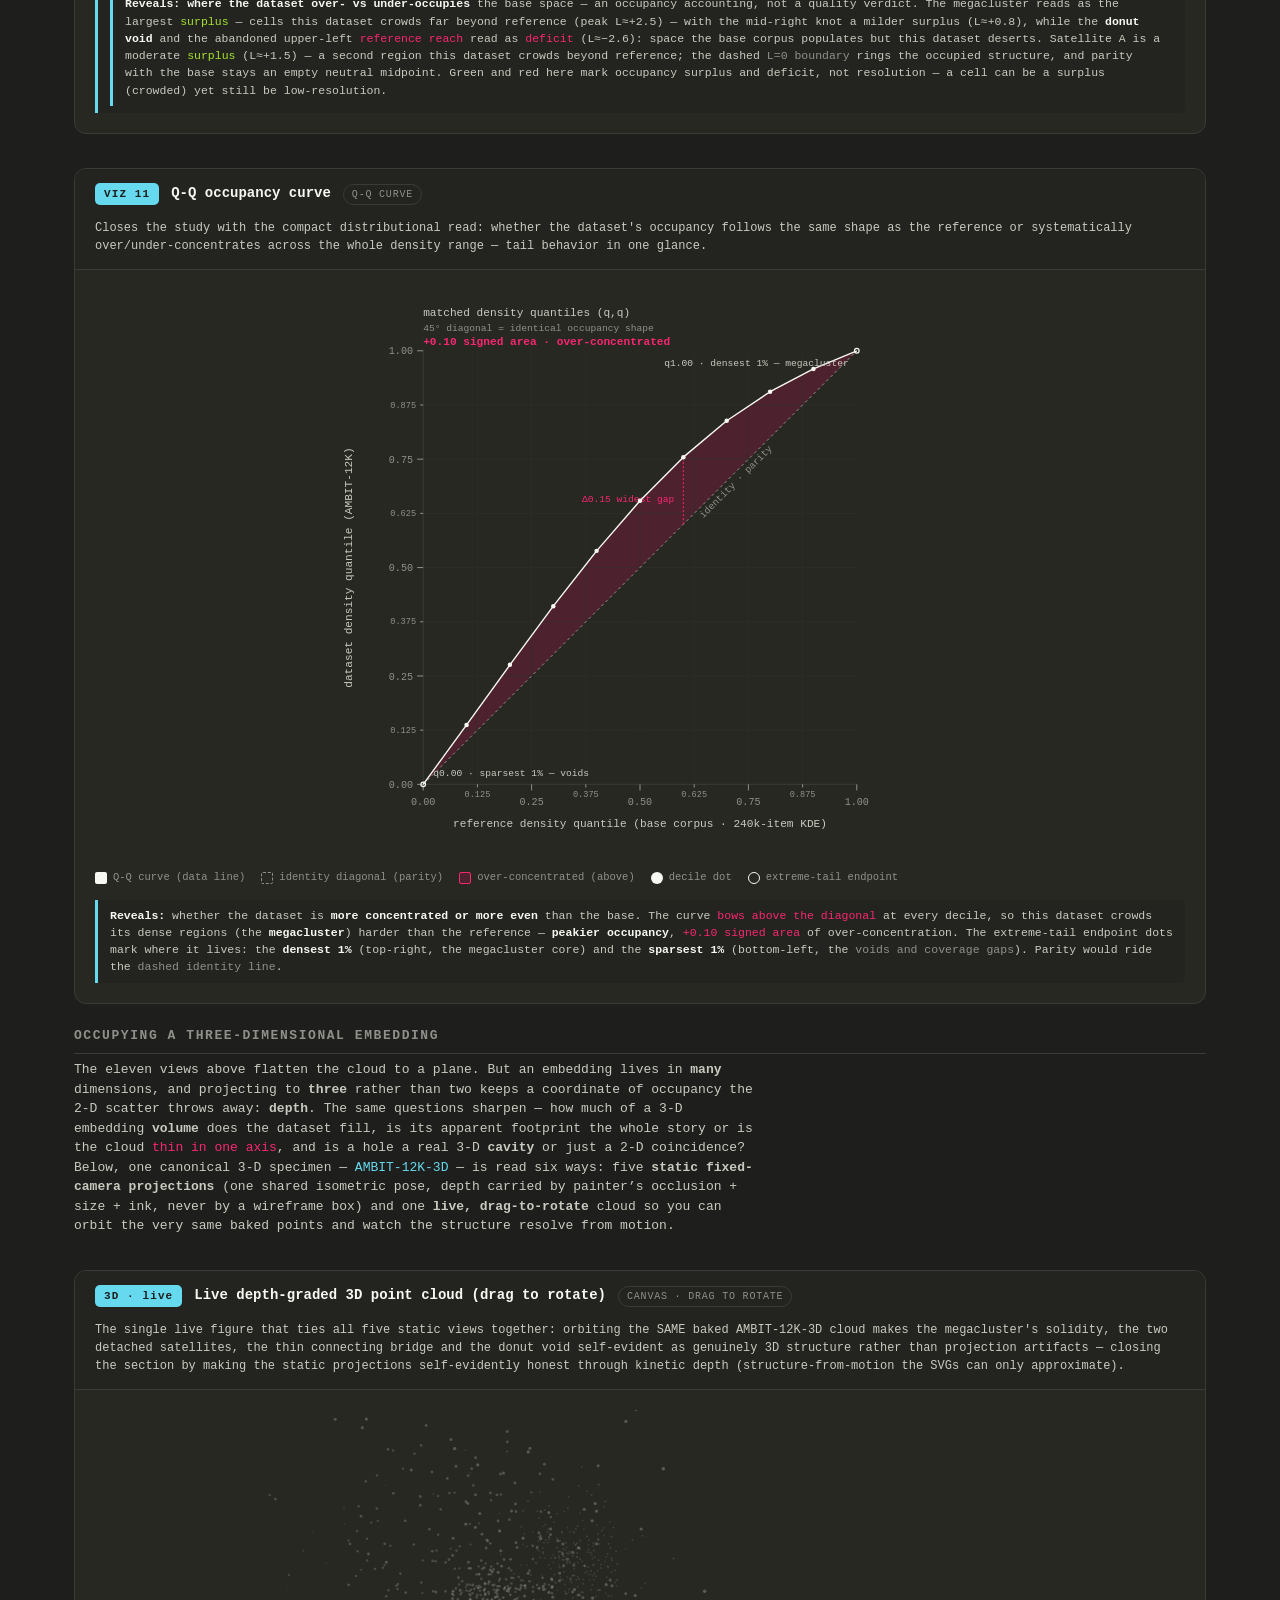
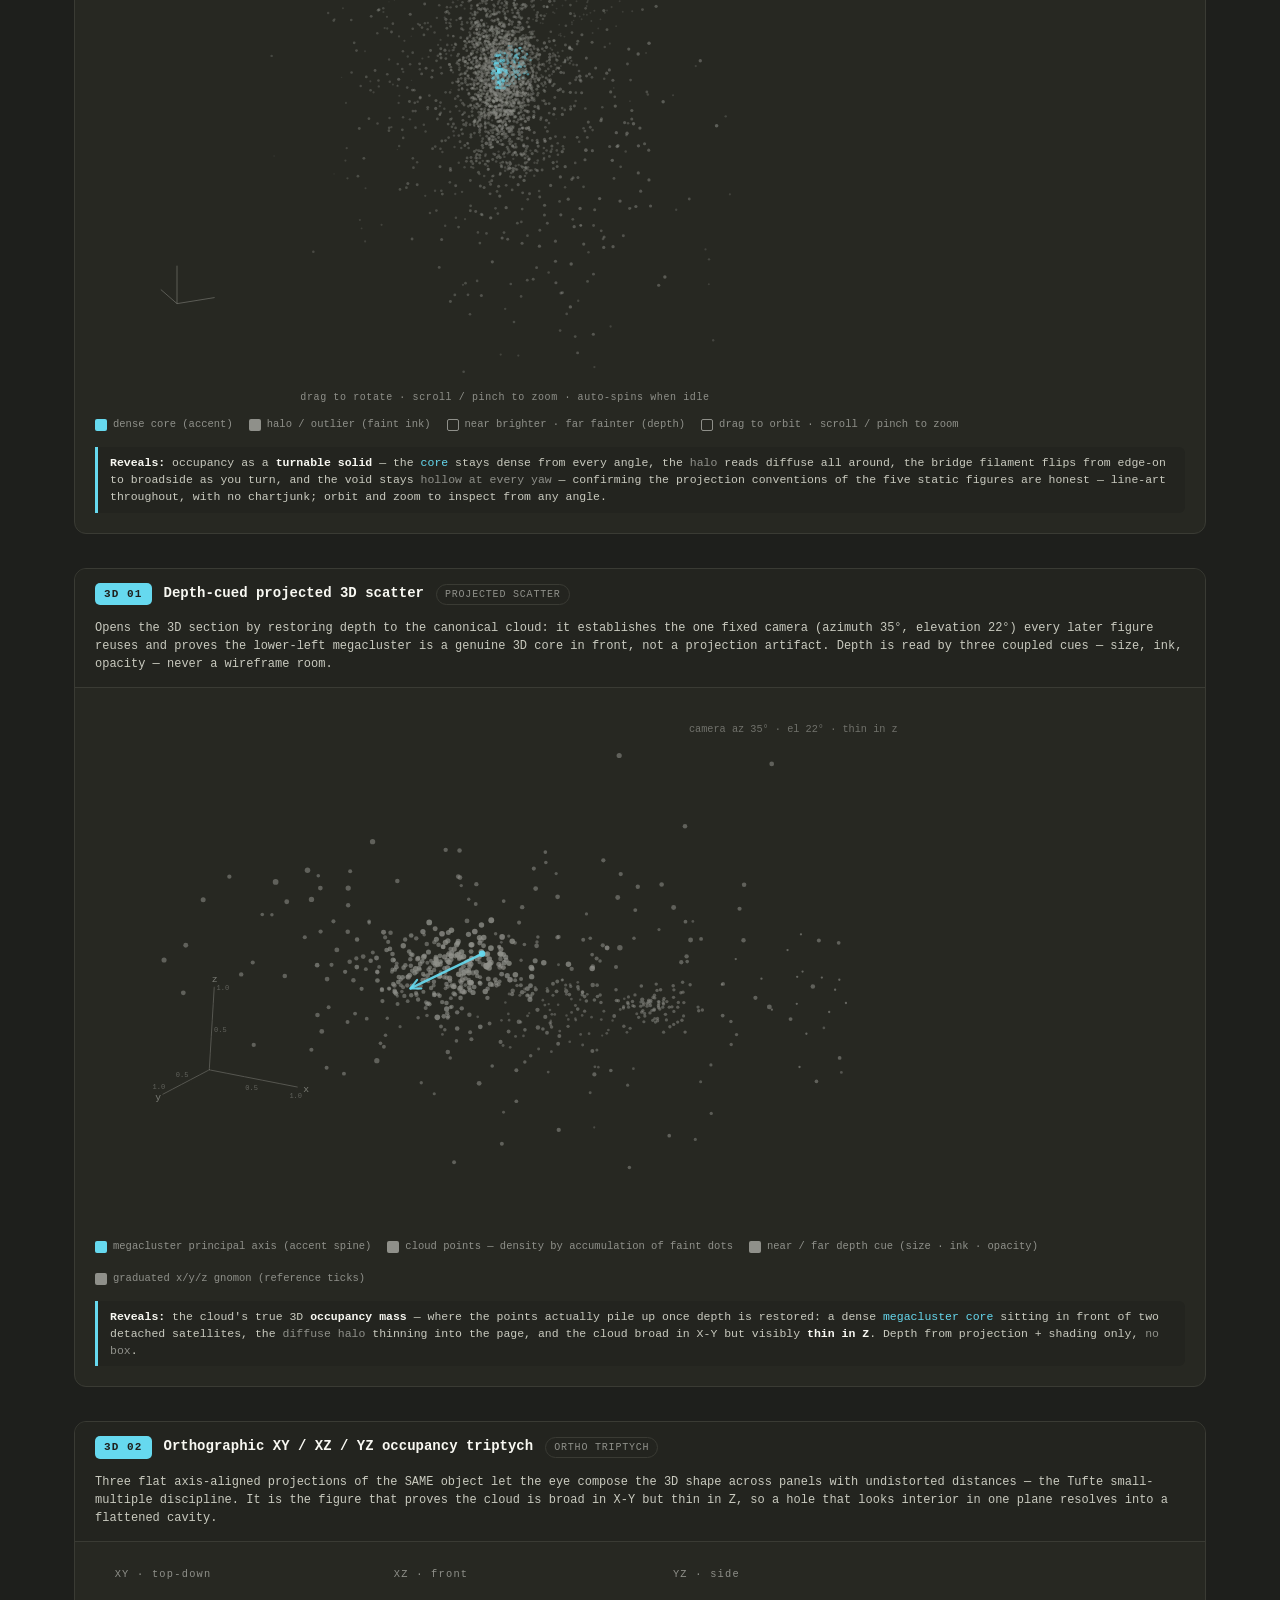
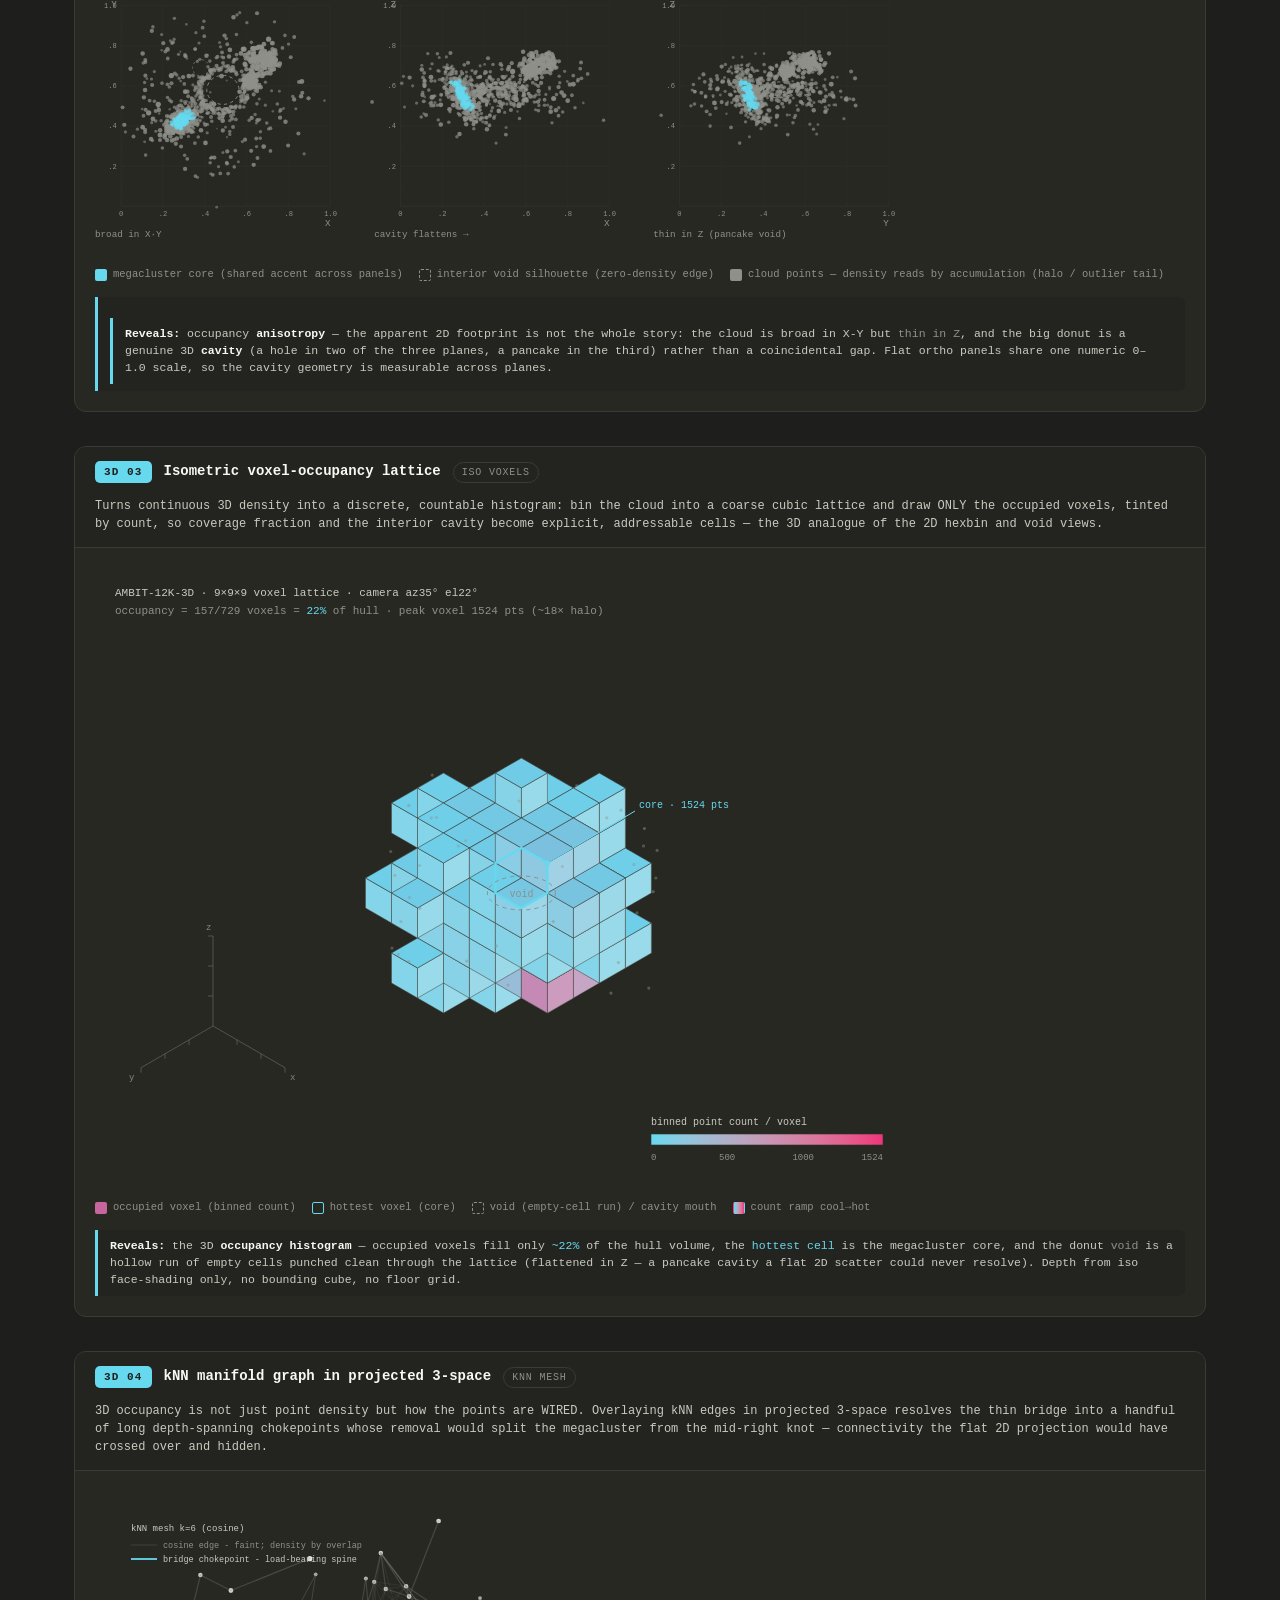
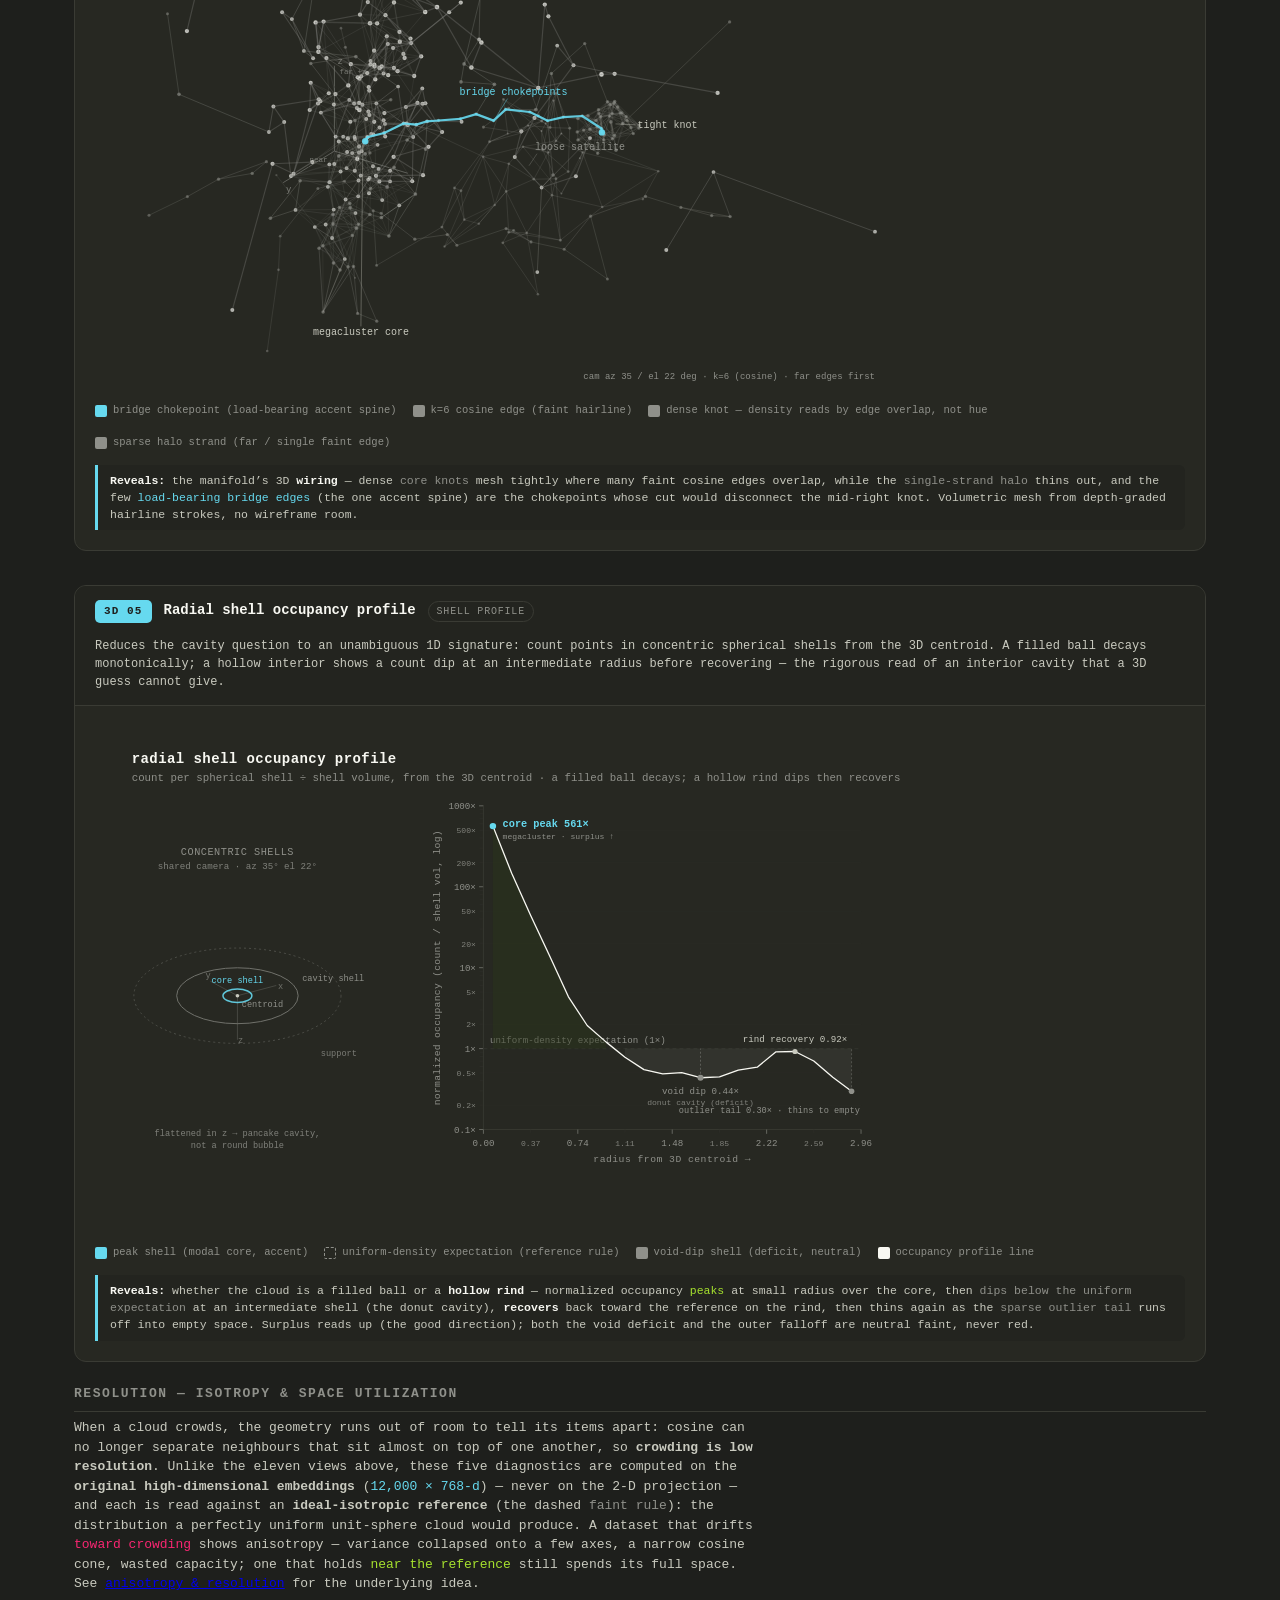
